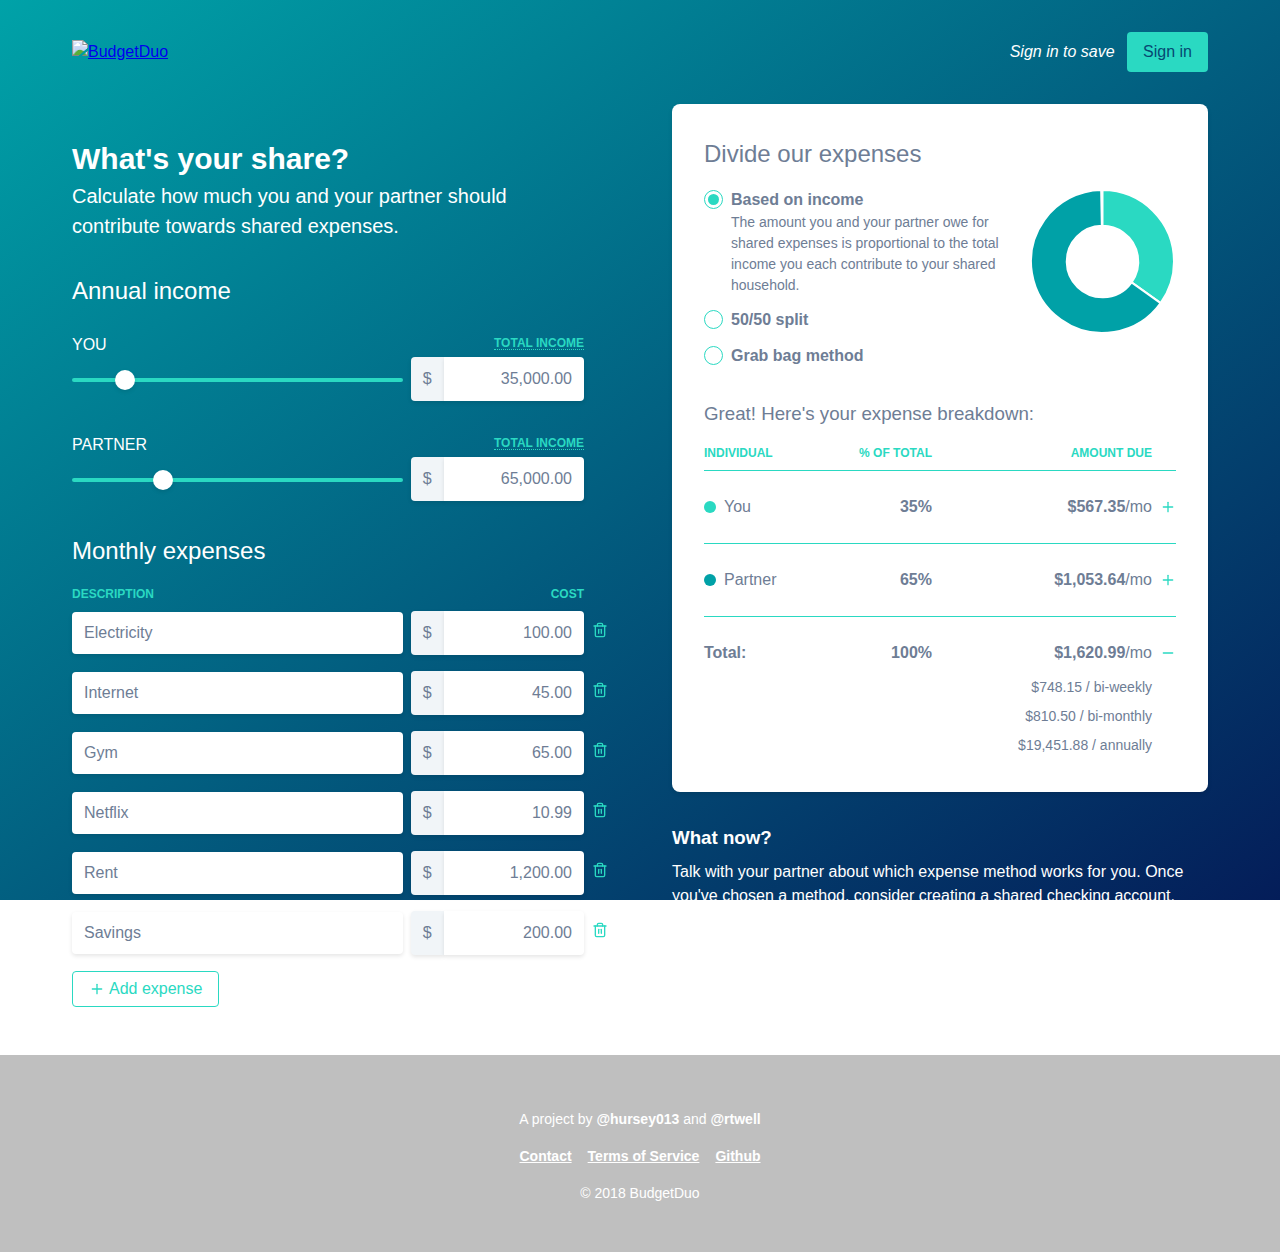
==== index.html @ fab7096f "Updates" ====
<!DOCTYPE html> <html lang=en class=h-full> <head> <script async src="https://www.googletagmanager.com/gtag/js?id=UA-118225860-1"></script> <script>function gtag(){dataLayer.push(arguments)}window.dataLayer=window.dataLayer||[],gtag("js",new Date),gtag("config","UA-118225860-1")</script> <meta charset=UTF-8> <meta name=viewport content="width=device-width,initial-scale=1"> <meta http-equiv=X-UA-Compatible content="ie=edge"> <title>BudgetDuo - Shared expense calculator</title> <meta name=description content="Calculate how much you and your partner should contribute towards shared expenses."> <meta name=image content=https://budgetduo.com/images/logo_360x360.png> <meta itemprop=name content=BudgetDuo> <meta itemprop=description content="Calculate how much you and your partner should contribute towards shared expenses."> <meta itemprop=image content=https://budgetduo.com/images/logo_360x360.png> <meta name=twitter:card content=summary> <meta name=twitter:title content=BudgetDuo> <meta name=twitter:description content="Calculate how much you and your partner should contribute towards shared expenses."> <meta name=twitter:image content=https://budgetduo.com/images/logo_360x360.png> <meta property=og:title content=BudgetDuo> <meta property=fb:app_id content=1970001709690705> <meta property=og:description content="Calculate how much you and your partner should contribute towards shared expenses."> <meta property=og:url content=https://budgetduo.com> <meta property=og:site_name content=BudgetDuo> <meta property=og:type content=website> <meta property=og:image content=https://budgetduo.com/images/logo_360x360.png /> <link rel="shortcut icon" href="favicon.ico"><link href="style.ad183683ab2cbdc37e80.css" rel="stylesheet"></head> <body class="bg-gradient bg-fixed bg-no-repeat font-source-sans font-normal leading-normal text-grey h-full flex flex-col"> <div class="page flex-1 hidden" id=main> <div class="flex flex-col flex-1 min-h-screen"> <header class="container mx-auto px-4 pt-4 lg:px-8 lg:pt-8 flex-none"> <div class="flex items-center justify-between"> <a href=/ > <h1 class=sr-only>BudgetDuo</h1> <img src=images/logo.svg?06404421c83abc362f93a476a59e02b4 alt=BudgetDuo aria-hidden=true> </a> <ul class=list-reset> <li> <span class="mr-2 text-white italic hidden lg:inline-block">Sign in to save</span> <a class="signin inline-block rounded py-2 px-4 bg-teal no-underline text-blue-dark hover:bg-teal-light" href=#>Sign in</a> </li> <li class=hidden> <span id=notification class="animated mr-2 text-white italic inline-block hidden"></span> <a class="signout inline-block text-teal py-2 px-4 border rounded hover:border-teal-light hover:text-teal-light no-underline" href=#>Sign out</a> </li> </ul> </div> </header> <main class="container mx-auto p-4 lg:p-8 flex-1 flex-auto overflow-hidden"> <div class="flex flex-wrap -mx-8"> <div class="w-full lg:w-1/2 px-8 mb-8 lg:mb-0"> <div class="text-white mt-8"> <h2 class=text-3xl>What's your share?</h2> <p class="text-xl font-light mr-6">Calculate how much you and your partner should contribute towards shared expenses.</p> </div> <h3 class="mb-6 mt-8 font-normal text-white text-2xl">Annual income</h3> <div id=incomes></div> <h3 class="mb-4 font-normal text-white text-2xl">Monthly expenses</h3> <div id=expenses-wrapper> <div class="flex items-center -mx-1 mb-2"> <div class="label flex-1 px-1" id=expense_description> Description </div> <div class="split-adhoc-label label flex-none w-1/4 px-1" id=expense_payer> Payer </div> <div class="label flex-none w-2/5 lg:w-1/3 px-1 text-right mr-6" id=expense_cost> Cost </div> </div> <div id=expenses></div> </div> <button class="add w-full lg:w-auto text-teal py-2 px-4 border rounded flex items-center my-4 hover:border-teal-light hover:text-teal-light"> <svg xmlns=http://www.w3.org/2000/svg viewBox="0 0 24 24" fill=none stroke-width=2 stroke-linecap=round stroke-linejoin=round class="stroke-current h-4 w-4 mr-1 pointer-events-none"><line x1=12 y1=5 x2=12 y2=19></line><line x1=5 y1=12 x2=19 y2=12></line></svg> Add expense </button> </div> <div class="w-full lg:w-1/2 px-8 mb-6 lg:mb-0"> <div class="bg-white rounded-lg shadow p-4 lg:p-8 mb-8"> <h2 class="mb-4 font-normal">Divide our expenses</h2> <div class="flex mb-8 -mx-2"> <div class="w-2/3 px-2"> <ul id=split class=list-reset> <li class="block mb-3 flex"> <input type=radio name=split value=income class="radio mr-2 flex-none" id=split-income checked=checked /> <label for=split-income class=cursor-pointer> <span class=font-bold>Based on income</span> <p class=text-sm>The amount you and your partner owe for shared expenses is proportional to the total income you each contribute to your shared household.</p> </label> </li> <li class="block mb-3 flex"> <input type=radio name=split value=half class="radio mr-2 flex-none" id=split-half /> <label for=split-half class=cursor-pointer> <span class=font-bold>50/50 split</span> <p class=text-sm>Your shared expenses are split in half for you and your partner. <span class=italic>When using this method, your income is irrelevant.</span></p> </label> </li> <li class="block flex"> <input type=radio name=split value=adhoc class="radio mr-2 flex-none" id=split-adhoc /> <label for=split-adhoc class=cursor-pointer> <span class=font-bold>Grab bag method</span> <p class=text-sm>Designate who will be responsible for each bill using the dropdown menu next to each expense. <span class=italic>When using this method, your income is irrelevant.</span></p> </label> </li> </ul> </div> <div class="w-1/3 px-2"> <canvas id=chart width=100% height=100%></canvas> </div> </div> <h3 class="mb-4 font-normal">Great! Here's your expense breakdown:</h3> <div class=border-b> <div class="row justify-end pt-0 pb-2"> <div class="col flex-1"> <span class=label>Individual</span> </div> <div class="col w-1/5 text-right"> <span class=label>% of total</span> </div> <div class="col w-1/2 text-right"> <span class="label mr-6">Amount due</span> </div> </div> </div> <div id=rows></div> <a href=# class="row flex-wrap no-underline text-grey border-b-0 pb-2 lg:pb-0 expanded" id=row-total> <div class="col flex-1 font-bold"> Total: </div> <div class="col w-1/5 text-right font-bold"> 100% </div> <div class="col w-1/2 flex items-center justify-end text-right"> <div class=truncate> <span class="report-total font-bold"></span>/mo </div> <span class=""> <svg xmlns=http://www.w3.org/2000/svg viewBox="0 0 24 24" fill=none stroke-width=2 stroke-linecap=round stroke-linejoin=round class="open ml-2 text-teal stroke-current h-4 w-4 pointer-events-none"><line x1=12 y1=5 x2=12 y2=19></line><line x1=5 y1=12 x2=19 y2=12></line></svg> <svg xmlns=http://www.w3.org/2000/svg viewBox="0 0 24 24" fill=none stroke-width=2 stroke-linecap=round stroke-linejoin=round class="close ml-2 text-teal stroke-current h-4 w-4 pointer-events-none"><line x1=5 y1=12 x2=19 y2=12></line></svg> </span> </div> <ul class="details col list-reset mt-2 mr-6 w-full text-right text-sm"> <li class=py-1><span class=report-total-biweekly></span> / bi-weekly</li> <li class=py-1><span class=report-total-bimonthly></span> / bi-monthly</li> <li class=py-1><span class=report-total-annually></span> / annually</li> </ul> </a> </div> <div class=text-white> <h3 class=my-2>What now?</h3> <p class=mb-2>Talk with your partner about which expense method works for you. Once you've chosen a method, consider creating a shared checking account, depositing contributions from each paycheck, and paying bills using your new account for a worry-free, streamlined financial solution.</p> </div> </div> </div> </main> <footer class="bg-smoke p-8 flex-none"> <div class="container mx-auto text-sm text-white text-center"> <img src=images/mark_knockout.svg?d4016eebaea452add6823b7ad7ef5471 alt="" class="w-8 mb-4"> <p class=mb-4>A project by <a href=https://github.com/hursey013/ class="text-white font-bold no-underline">@hursey013</a> and <a href=http://rtwell.com class="text-white font-bold no-underline">@rtwell</a> </p> <ul class="list-reset flex mb-4 justify-center"> <li class=mx-2> <a href=mailto:hursey013@pm.me class="text-white font-bold">Contact</a> </li> <li class=mx-2> <a href=tos.html class="text-white font-bold" target=_blank>Terms of Service</a> </li> <li class=mx-2> <a href=https://github.com/hursey013/budget-duo class="text-white font-bold">Github</a> </li> </ul> <p class=mb-4>&copy; 2018 BudgetDuo</p> </div> </footer> </div> </div> <div class="page flex-1" id=login> <div class="h-full flex flex-col justify-center text-center text-white"> <a href=#><img src=images/logo.svg?06404421c83abc362f93a476a59e02b4 alt=BudgetDuo aria-hidden=true class=mb-6></a> <h1 class=sr-only>BudgetDuo</h1> <div class="loader ball-scale-ripple"> <div class=mx-auto></div> </div> <div id=firebaseui-auth-container></div> </div> </div> <script type="text/javascript" src="main.c5e76d4272391ab1cadf.js"></script></body> </html>
---- style.ad183683ab2cbdc37e80.css ----
@import url(https://fonts.googleapis.com/css?family=Roboto:400,500,700);/*!
 * animate.css -http://daneden.me/animate
 * Version - 3.6.0
 * Licensed under the MIT license - http://opensource.org/licenses/MIT
 *
 * Copyright (c) 2018 Daniel Eden
 */.animated{-webkit-animation-duration:1s;animation-duration:1s;-webkit-animation-fill-mode:both;animation-fill-mode:both}.animated.infinite{-webkit-animation-iteration-count:infinite;animation-iteration-count:infinite}@-webkit-keyframes bounce{0%,20%,53%,80%,to{-webkit-animation-timing-function:cubic-bezier(.215,.61,.355,1);animation-timing-function:cubic-bezier(.215,.61,.355,1);-webkit-transform:translateZ(0);transform:translateZ(0)}40%,43%{-webkit-animation-timing-function:cubic-bezier(.755,.05,.855,.06);animation-timing-function:cubic-bezier(.755,.05,.855,.06);-webkit-transform:translate3d(0,-30px,0);transform:translate3d(0,-30px,0)}70%{-webkit-animation-timing-function:cubic-bezier(.755,.05,.855,.06);animation-timing-function:cubic-bezier(.755,.05,.855,.06);-webkit-transform:translate3d(0,-15px,0);transform:translate3d(0,-15px,0)}90%{-webkit-transform:translate3d(0,-4px,0);transform:translate3d(0,-4px,0)}}@keyframes bounce{0%,20%,53%,80%,to{-webkit-animation-timing-function:cubic-bezier(.215,.61,.355,1);animation-timing-function:cubic-bezier(.215,.61,.355,1);-webkit-transform:translateZ(0);transform:translateZ(0)}40%,43%{-webkit-animation-timing-function:cubic-bezier(.755,.05,.855,.06);animation-timing-function:cubic-bezier(.755,.05,.855,.06);-webkit-transform:translate3d(0,-30px,0);transform:translate3d(0,-30px,0)}70%{-webkit-animation-timing-function:cubic-bezier(.755,.05,.855,.06);animation-timing-function:cubic-bezier(.755,.05,.855,.06);-webkit-transform:translate3d(0,-15px,0);transform:translate3d(0,-15px,0)}90%{-webkit-transform:translate3d(0,-4px,0);transform:translate3d(0,-4px,0)}}.bounce{-webkit-animation-name:bounce;animation-name:bounce;-webkit-transform-origin:center bottom;transform-origin:center bottom}@-webkit-keyframes flash{0%,50%,to{opacity:1}25%,75%{opacity:0}}@keyframes flash{0%,50%,to{opacity:1}25%,75%{opacity:0}}.flash{-webkit-animation-name:flash;animation-name:flash}@-webkit-keyframes pulse{0%{-webkit-transform:scaleX(1);transform:scaleX(1)}50%{-webkit-transform:scale3d(1.05,1.05,1.05);transform:scale3d(1.05,1.05,1.05)}to{-webkit-transform:scaleX(1);transform:scaleX(1)}}@keyframes pulse{0%{-webkit-transform:scaleX(1);transform:scaleX(1)}50%{-webkit-transform:scale3d(1.05,1.05,1.05);transform:scale3d(1.05,1.05,1.05)}to{-webkit-transform:scaleX(1);transform:scaleX(1)}}.pulse{-webkit-animation-name:pulse;animation-name:pulse}@-webkit-keyframes rubberBand{0%{-webkit-transform:scaleX(1);transform:scaleX(1)}30%{-webkit-transform:scale3d(1.25,.75,1);transform:scale3d(1.25,.75,1)}40%{-webkit-transform:scale3d(.75,1.25,1);transform:scale3d(.75,1.25,1)}50%{-webkit-transform:scale3d(1.15,.85,1);transform:scale3d(1.15,.85,1)}65%{-webkit-transform:scale3d(.95,1.05,1);transform:scale3d(.95,1.05,1)}75%{-webkit-transform:scale3d(1.05,.95,1);transform:scale3d(1.05,.95,1)}to{-webkit-transform:scaleX(1);transform:scaleX(1)}}@keyframes rubberBand{0%{-webkit-transform:scaleX(1);transform:scaleX(1)}30%{-webkit-transform:scale3d(1.25,.75,1);transform:scale3d(1.25,.75,1)}40%{-webkit-transform:scale3d(.75,1.25,1);transform:scale3d(.75,1.25,1)}50%{-webkit-transform:scale3d(1.15,.85,1);transform:scale3d(1.15,.85,1)}65%{-webkit-transform:scale3d(.95,1.05,1);transform:scale3d(.95,1.05,1)}75%{-webkit-transform:scale3d(1.05,.95,1);transform:scale3d(1.05,.95,1)}to{-webkit-transform:scaleX(1);transform:scaleX(1)}}.rubberBand{-webkit-animation-name:rubberBand;animation-name:rubberBand}@-webkit-keyframes shake{0%,to{-webkit-transform:translateZ(0);transform:translateZ(0)}10%,30%,50%,70%,90%{-webkit-transform:translate3d(-10px,0,0);transform:translate3d(-10px,0,0)}20%,40%,60%,80%{-webkit-transform:translate3d(10px,0,0);transform:translate3d(10px,0,0)}}@keyframes shake{0%,to{-webkit-transform:translateZ(0);transform:translateZ(0)}10%,30%,50%,70%,90%{-webkit-transform:translate3d(-10px,0,0);transform:translate3d(-10px,0,0)}20%,40%,60%,80%{-webkit-transform:translate3d(10px,0,0);transform:translate3d(10px,0,0)}}.shake{-webkit-animation-name:shake;animation-name:shake}@-webkit-keyframes headShake{0%{-webkit-transform:translateX(0);transform:translateX(0)}6.5%{-webkit-transform:translateX(-6px) rotateY(-9deg);transform:translateX(-6px) rotateY(-9deg)}18.5%{-webkit-transform:translateX(5px) rotateY(7deg);transform:translateX(5px) rotateY(7deg)}31.5%{-webkit-transform:translateX(-3px) rotateY(-5deg);transform:translateX(-3px) rotateY(-5deg)}43.5%{-webkit-transform:translateX(2px) rotateY(3deg);transform:translateX(2px) rotateY(3deg)}50%{-webkit-transform:translateX(0);transform:translateX(0)}}@keyframes headShake{0%{-webkit-transform:translateX(0);transform:translateX(0)}6.5%{-webkit-transform:translateX(-6px) rotateY(-9deg);transform:translateX(-6px) rotateY(-9deg)}18.5%{-webkit-transform:translateX(5px) rotateY(7deg);transform:translateX(5px) rotateY(7deg)}31.5%{-webkit-transform:translateX(-3px) rotateY(-5deg);transform:translateX(-3px) rotateY(-5deg)}43.5%{-webkit-transform:translateX(2px) rotateY(3deg);transform:translateX(2px) rotateY(3deg)}50%{-webkit-transform:translateX(0);transform:translateX(0)}}.headShake{-webkit-animation-timing-function:ease-in-out;animation-timing-function:ease-in-out;-webkit-animation-name:headShake;animation-name:headShake}@-webkit-keyframes swing{20%{-webkit-transform:rotate(15deg);transform:rotate(15deg)}40%{-webkit-transform:rotate(-10deg);transform:rotate(-10deg)}60%{-webkit-transform:rotate(5deg);transform:rotate(5deg)}80%{-webkit-transform:rotate(-5deg);transform:rotate(-5deg)}to{-webkit-transform:rotate(0deg);transform:rotate(0deg)}}@keyframes swing{20%{-webkit-transform:rotate(15deg);transform:rotate(15deg)}40%{-webkit-transform:rotate(-10deg);transform:rotate(-10deg)}60%{-webkit-transform:rotate(5deg);transform:rotate(5deg)}80%{-webkit-transform:rotate(-5deg);transform:rotate(-5deg)}to{-webkit-transform:rotate(0deg);transform:rotate(0deg)}}.swing{-webkit-transform-origin:top center;transform-origin:top center;-webkit-animation-name:swing;animation-name:swing}@-webkit-keyframes tada{0%{-webkit-transform:scaleX(1);transform:scaleX(1)}10%,20%{-webkit-transform:scale3d(.9,.9,.9) rotate(-3deg);transform:scale3d(.9,.9,.9) rotate(-3deg)}30%,50%,70%,90%{-webkit-transform:scale3d(1.1,1.1,1.1) rotate(3deg);transform:scale3d(1.1,1.1,1.1) rotate(3deg)}40%,60%,80%{-webkit-transform:scale3d(1.1,1.1,1.1) rotate(-3deg);transform:scale3d(1.1,1.1,1.1) rotate(-3deg)}to{-webkit-transform:scaleX(1);transform:scaleX(1)}}@keyframes tada{0%{-webkit-transform:scaleX(1);transform:scaleX(1)}10%,20%{-webkit-transform:scale3d(.9,.9,.9) rotate(-3deg);transform:scale3d(.9,.9,.9) rotate(-3deg)}30%,50%,70%,90%{-webkit-transform:scale3d(1.1,1.1,1.1) rotate(3deg);transform:scale3d(1.1,1.1,1.1) rotate(3deg)}40%,60%,80%{-webkit-transform:scale3d(1.1,1.1,1.1) rotate(-3deg);transform:scale3d(1.1,1.1,1.1) rotate(-3deg)}to{-webkit-transform:scaleX(1);transform:scaleX(1)}}.tada{-webkit-animation-name:tada;animation-name:tada}@-webkit-keyframes wobble{0%{-webkit-transform:translateZ(0);transform:translateZ(0)}15%{-webkit-transform:translate3d(-25%,0,0) rotate(-5deg);transform:translate3d(-25%,0,0) rotate(-5deg)}30%{-webkit-transform:translate3d(20%,0,0) rotate(3deg);transform:translate3d(20%,0,0) rotate(3deg)}45%{-webkit-transform:translate3d(-15%,0,0) rotate(-3deg);transform:translate3d(-15%,0,0) rotate(-3deg)}60%{-webkit-transform:translate3d(10%,0,0) rotate(2deg);transform:translate3d(10%,0,0) rotate(2deg)}75%{-webkit-transform:translate3d(-5%,0,0) rotate(-1deg);transform:translate3d(-5%,0,0) rotate(-1deg)}to{-webkit-transform:translateZ(0);transform:translateZ(0)}}@keyframes wobble{0%{-webkit-transform:translateZ(0);transform:translateZ(0)}15%{-webkit-transform:translate3d(-25%,0,0) rotate(-5deg);transform:translate3d(-25%,0,0) rotate(-5deg)}30%{-webkit-transform:translate3d(20%,0,0) rotate(3deg);transform:translate3d(20%,0,0) rotate(3deg)}45%{-webkit-transform:translate3d(-15%,0,0) rotate(-3deg);transform:translate3d(-15%,0,0) rotate(-3deg)}60%{-webkit-transform:translate3d(10%,0,0) rotate(2deg);transform:translate3d(10%,0,0) rotate(2deg)}75%{-webkit-transform:translate3d(-5%,0,0) rotate(-1deg);transform:translate3d(-5%,0,0) rotate(-1deg)}to{-webkit-transform:translateZ(0);transform:translateZ(0)}}.wobble{-webkit-animation-name:wobble;animation-name:wobble}@-webkit-keyframes jello{0%,11.1%,to{-webkit-transform:translateZ(0);transform:translateZ(0)}22.2%{-webkit-transform:skewX(-12.5deg) skewY(-12.5deg);transform:skewX(-12.5deg) skewY(-12.5deg)}33.3%{-webkit-transform:skewX(6.25deg) skewY(6.25deg);transform:skewX(6.25deg) skewY(6.25deg)}44.4%{-webkit-transform:skewX(-3.125deg) skewY(-3.125deg);transform:skewX(-3.125deg) skewY(-3.125deg)}55.5%{-webkit-transform:skewX(1.5625deg) skewY(1.5625deg);transform:skewX(1.5625deg) skewY(1.5625deg)}66.6%{-webkit-transform:skewX(-.78125deg) skewY(-.78125deg);transform:skewX(-.78125deg) skewY(-.78125deg)}77.7%{-webkit-transform:skewX(.390625deg) skewY(.390625deg);transform:skewX(.390625deg) skewY(.390625deg)}88.8%{-webkit-transform:skewX(-.1953125deg) skewY(-.1953125deg);transform:skewX(-.1953125deg) skewY(-.1953125deg)}}@keyframes jello{0%,11.1%,to{-webkit-transform:translateZ(0);transform:translateZ(0)}22.2%{-webkit-transform:skewX(-12.5deg) skewY(-12.5deg);transform:skewX(-12.5deg) skewY(-12.5deg)}33.3%{-webkit-transform:skewX(6.25deg) skewY(6.25deg);transform:skewX(6.25deg) skewY(6.25deg)}44.4%{-webkit-transform:skewX(-3.125deg) skewY(-3.125deg);transform:skewX(-3.125deg) skewY(-3.125deg)}55.5%{-webkit-transform:skewX(1.5625deg) skewY(1.5625deg);transform:skewX(1.5625deg) skewY(1.5625deg)}66.6%{-webkit-transform:skewX(-.78125deg) skewY(-.78125deg);transform:skewX(-.78125deg) skewY(-.78125deg)}77.7%{-webkit-transform:skewX(.390625deg) skewY(.390625deg);transform:skewX(.390625deg) skewY(.390625deg)}88.8%{-webkit-transform:skewX(-.1953125deg) skewY(-.1953125deg);transform:skewX(-.1953125deg) skewY(-.1953125deg)}}.jello{-webkit-animation-name:jello;animation-name:jello;-webkit-transform-origin:center;transform-origin:center}@-webkit-keyframes bounceIn{0%,20%,40%,60%,80%,to{-webkit-animation-timing-function:cubic-bezier(.215,.61,.355,1);animation-timing-function:cubic-bezier(.215,.61,.355,1)}0%{opacity:0;-webkit-transform:scale3d(.3,.3,.3);transform:scale3d(.3,.3,.3)}20%{-webkit-transform:scale3d(1.1,1.1,1.1);transform:scale3d(1.1,1.1,1.1)}40%{-webkit-transform:scale3d(.9,.9,.9);transform:scale3d(.9,.9,.9)}60%{opacity:1;-webkit-transform:scale3d(1.03,1.03,1.03);transform:scale3d(1.03,1.03,1.03)}80%{-webkit-transform:scale3d(.97,.97,.97);transform:scale3d(.97,.97,.97)}to{opacity:1;-webkit-transform:scaleX(1);transform:scaleX(1)}}@keyframes bounceIn{0%,20%,40%,60%,80%,to{-webkit-animation-timing-function:cubic-bezier(.215,.61,.355,1);animation-timing-function:cubic-bezier(.215,.61,.355,1)}0%{opacity:0;-webkit-transform:scale3d(.3,.3,.3);transform:scale3d(.3,.3,.3)}20%{-webkit-transform:scale3d(1.1,1.1,1.1);transform:scale3d(1.1,1.1,1.1)}40%{-webkit-transform:scale3d(.9,.9,.9);transform:scale3d(.9,.9,.9)}60%{opacity:1;-webkit-transform:scale3d(1.03,1.03,1.03);transform:scale3d(1.03,1.03,1.03)}80%{-webkit-transform:scale3d(.97,.97,.97);transform:scale3d(.97,.97,.97)}to{opacity:1;-webkit-transform:scaleX(1);transform:scaleX(1)}}.bounceIn{-webkit-animation-duration:.75s;animation-duration:.75s;-webkit-animation-name:bounceIn;animation-name:bounceIn}@-webkit-keyframes bounceInDown{0%,60%,75%,90%,to{-webkit-animation-timing-function:cubic-bezier(.215,.61,.355,1);animation-timing-function:cubic-bezier(.215,.61,.355,1)}0%{opacity:0;-webkit-transform:translate3d(0,-3000px,0);transform:translate3d(0,-3000px,0)}60%{opacity:1;-webkit-transform:translate3d(0,25px,0);transform:translate3d(0,25px,0)}75%{-webkit-transform:translate3d(0,-10px,0);transform:translate3d(0,-10px,0)}90%{-webkit-transform:translate3d(0,5px,0);transform:translate3d(0,5px,0)}to{-webkit-transform:translateZ(0);transform:translateZ(0)}}@keyframes bounceInDown{0%,60%,75%,90%,to{-webkit-animation-timing-function:cubic-bezier(.215,.61,.355,1);animation-timing-function:cubic-bezier(.215,.61,.355,1)}0%{opacity:0;-webkit-transform:translate3d(0,-3000px,0);transform:translate3d(0,-3000px,0)}60%{opacity:1;-webkit-transform:translate3d(0,25px,0);transform:translate3d(0,25px,0)}75%{-webkit-transform:translate3d(0,-10px,0);transform:translate3d(0,-10px,0)}90%{-webkit-transform:translate3d(0,5px,0);transform:translate3d(0,5px,0)}to{-webkit-transform:translateZ(0);transform:translateZ(0)}}.bounceInDown{-webkit-animation-name:bounceInDown;animation-name:bounceInDown}@-webkit-keyframes bounceInLeft{0%,60%,75%,90%,to{-webkit-animation-timing-function:cubic-bezier(.215,.61,.355,1);animation-timing-function:cubic-bezier(.215,.61,.355,1)}0%{opacity:0;-webkit-transform:translate3d(-3000px,0,0);transform:translate3d(-3000px,0,0)}60%{opacity:1;-webkit-transform:translate3d(25px,0,0);transform:translate3d(25px,0,0)}75%{-webkit-transform:translate3d(-10px,0,0);transform:translate3d(-10px,0,0)}90%{-webkit-transform:translate3d(5px,0,0);transform:translate3d(5px,0,0)}to{-webkit-transform:translateZ(0);transform:translateZ(0)}}@keyframes bounceInLeft{0%,60%,75%,90%,to{-webkit-animation-timing-function:cubic-bezier(.215,.61,.355,1);animation-timing-function:cubic-bezier(.215,.61,.355,1)}0%{opacity:0;-webkit-transform:translate3d(-3000px,0,0);transform:translate3d(-3000px,0,0)}60%{opacity:1;-webkit-transform:translate3d(25px,0,0);transform:translate3d(25px,0,0)}75%{-webkit-transform:translate3d(-10px,0,0);transform:translate3d(-10px,0,0)}90%{-webkit-transform:translate3d(5px,0,0);transform:translate3d(5px,0,0)}to{-webkit-transform:translateZ(0);transform:translateZ(0)}}.bounceInLeft{-webkit-animation-name:bounceInLeft;animation-name:bounceInLeft}@-webkit-keyframes bounceInRight{0%,60%,75%,90%,to{-webkit-animation-timing-function:cubic-bezier(.215,.61,.355,1);animation-timing-function:cubic-bezier(.215,.61,.355,1)}0%{opacity:0;-webkit-transform:translate3d(3000px,0,0);transform:translate3d(3000px,0,0)}60%{opacity:1;-webkit-transform:translate3d(-25px,0,0);transform:translate3d(-25px,0,0)}75%{-webkit-transform:translate3d(10px,0,0);transform:translate3d(10px,0,0)}90%{-webkit-transform:translate3d(-5px,0,0);transform:translate3d(-5px,0,0)}to{-webkit-transform:translateZ(0);transform:translateZ(0)}}@keyframes bounceInRight{0%,60%,75%,90%,to{-webkit-animation-timing-function:cubic-bezier(.215,.61,.355,1);animation-timing-function:cubic-bezier(.215,.61,.355,1)}0%{opacity:0;-webkit-transform:translate3d(3000px,0,0);transform:translate3d(3000px,0,0)}60%{opacity:1;-webkit-transform:translate3d(-25px,0,0);transform:translate3d(-25px,0,0)}75%{-webkit-transform:translate3d(10px,0,0);transform:translate3d(10px,0,0)}90%{-webkit-transform:translate3d(-5px,0,0);transform:translate3d(-5px,0,0)}to{-webkit-transform:translateZ(0);transform:translateZ(0)}}.bounceInRight{-webkit-animation-name:bounceInRight;animation-name:bounceInRight}@-webkit-keyframes bounceInUp{0%,60%,75%,90%,to{-webkit-animation-timing-function:cubic-bezier(.215,.61,.355,1);animation-timing-function:cubic-bezier(.215,.61,.355,1)}0%{opacity:0;-webkit-transform:translate3d(0,3000px,0);transform:translate3d(0,3000px,0)}60%{opacity:1;-webkit-transform:translate3d(0,-20px,0);transform:translate3d(0,-20px,0)}75%{-webkit-transform:translate3d(0,10px,0);transform:translate3d(0,10px,0)}90%{-webkit-transform:translate3d(0,-5px,0);transform:translate3d(0,-5px,0)}to{-webkit-transform:translateZ(0);transform:translateZ(0)}}@keyframes bounceInUp{0%,60%,75%,90%,to{-webkit-animation-timing-function:cubic-bezier(.215,.61,.355,1);animation-timing-function:cubic-bezier(.215,.61,.355,1)}0%{opacity:0;-webkit-transform:translate3d(0,3000px,0);transform:translate3d(0,3000px,0)}60%{opacity:1;-webkit-transform:translate3d(0,-20px,0);transform:translate3d(0,-20px,0)}75%{-webkit-transform:translate3d(0,10px,0);transform:translate3d(0,10px,0)}90%{-webkit-transform:translate3d(0,-5px,0);transform:translate3d(0,-5px,0)}to{-webkit-transform:translateZ(0);transform:translateZ(0)}}.bounceInUp{-webkit-animation-name:bounceInUp;animation-name:bounceInUp}@-webkit-keyframes bounceOut{20%{-webkit-transform:scale3d(.9,.9,.9);transform:scale3d(.9,.9,.9)}50%,55%{opacity:1;-webkit-transform:scale3d(1.1,1.1,1.1);transform:scale3d(1.1,1.1,1.1)}to{opacity:0;-webkit-transform:scale3d(.3,.3,.3);transform:scale3d(.3,.3,.3)}}@keyframes bounceOut{20%{-webkit-transform:scale3d(.9,.9,.9);transform:scale3d(.9,.9,.9)}50%,55%{opacity:1;-webkit-transform:scale3d(1.1,1.1,1.1);transform:scale3d(1.1,1.1,1.1)}to{opacity:0;-webkit-transform:scale3d(.3,.3,.3);transform:scale3d(.3,.3,.3)}}.bounceOut{-webkit-animation-duration:.75s;animation-duration:.75s;-webkit-animation-name:bounceOut;animation-name:bounceOut}@-webkit-keyframes bounceOutDown{20%{-webkit-transform:translate3d(0,10px,0);transform:translate3d(0,10px,0)}40%,45%{opacity:1;-webkit-transform:translate3d(0,-20px,0);transform:translate3d(0,-20px,0)}to{opacity:0;-webkit-transform:translate3d(0,2000px,0);transform:translate3d(0,2000px,0)}}@keyframes bounceOutDown{20%{-webkit-transform:translate3d(0,10px,0);transform:translate3d(0,10px,0)}40%,45%{opacity:1;-webkit-transform:translate3d(0,-20px,0);transform:translate3d(0,-20px,0)}to{opacity:0;-webkit-transform:translate3d(0,2000px,0);transform:translate3d(0,2000px,0)}}.bounceOutDown{-webkit-animation-name:bounceOutDown;animation-name:bounceOutDown}@-webkit-keyframes bounceOutLeft{20%{opacity:1;-webkit-transform:translate3d(20px,0,0);transform:translate3d(20px,0,0)}to{opacity:0;-webkit-transform:translate3d(-2000px,0,0);transform:translate3d(-2000px,0,0)}}@keyframes bounceOutLeft{20%{opacity:1;-webkit-transform:translate3d(20px,0,0);transform:translate3d(20px,0,0)}to{opacity:0;-webkit-transform:translate3d(-2000px,0,0);transform:translate3d(-2000px,0,0)}}.bounceOutLeft{-webkit-animation-name:bounceOutLeft;animation-name:bounceOutLeft}@-webkit-keyframes bounceOutRight{20%{opacity:1;-webkit-transform:translate3d(-20px,0,0);transform:translate3d(-20px,0,0)}to{opacity:0;-webkit-transform:translate3d(2000px,0,0);transform:translate3d(2000px,0,0)}}@keyframes bounceOutRight{20%{opacity:1;-webkit-transform:translate3d(-20px,0,0);transform:translate3d(-20px,0,0)}to{opacity:0;-webkit-transform:translate3d(2000px,0,0);transform:translate3d(2000px,0,0)}}.bounceOutRight{-webkit-animation-name:bounceOutRight;animation-name:bounceOutRight}@-webkit-keyframes bounceOutUp{20%{-webkit-transform:translate3d(0,-10px,0);transform:translate3d(0,-10px,0)}40%,45%{opacity:1;-webkit-transform:translate3d(0,20px,0);transform:translate3d(0,20px,0)}to{opacity:0;-webkit-transform:translate3d(0,-2000px,0);transform:translate3d(0,-2000px,0)}}@keyframes bounceOutUp{20%{-webkit-transform:translate3d(0,-10px,0);transform:translate3d(0,-10px,0)}40%,45%{opacity:1;-webkit-transform:translate3d(0,20px,0);transform:translate3d(0,20px,0)}to{opacity:0;-webkit-transform:translate3d(0,-2000px,0);transform:translate3d(0,-2000px,0)}}.bounceOutUp{-webkit-animation-name:bounceOutUp;animation-name:bounceOutUp}@-webkit-keyframes fadeIn{0%{opacity:0}to{opacity:1}}@keyframes fadeIn{0%{opacity:0}to{opacity:1}}.fadeIn{-webkit-animation-name:fadeIn;animation-name:fadeIn}@-webkit-keyframes fadeInDown{0%{opacity:0;-webkit-transform:translate3d(0,-100%,0);transform:translate3d(0,-100%,0)}to{opacity:1;-webkit-transform:translateZ(0);transform:translateZ(0)}}@keyframes fadeInDown{0%{opacity:0;-webkit-transform:translate3d(0,-100%,0);transform:translate3d(0,-100%,0)}to{opacity:1;-webkit-transform:translateZ(0);transform:translateZ(0)}}.fadeInDown{-webkit-animation-name:fadeInDown;animation-name:fadeInDown}@-webkit-keyframes fadeInDownBig{0%{opacity:0;-webkit-transform:translate3d(0,-2000px,0);transform:translate3d(0,-2000px,0)}to{opacity:1;-webkit-transform:translateZ(0);transform:translateZ(0)}}@keyframes fadeInDownBig{0%{opacity:0;-webkit-transform:translate3d(0,-2000px,0);transform:translate3d(0,-2000px,0)}to{opacity:1;-webkit-transform:translateZ(0);transform:translateZ(0)}}.fadeInDownBig{-webkit-animation-name:fadeInDownBig;animation-name:fadeInDownBig}@-webkit-keyframes fadeInLeft{0%{opacity:0;-webkit-transform:translate3d(-100%,0,0);transform:translate3d(-100%,0,0)}to{opacity:1;-webkit-transform:translateZ(0);transform:translateZ(0)}}@keyframes fadeInLeft{0%{opacity:0;-webkit-transform:translate3d(-100%,0,0);transform:translate3d(-100%,0,0)}to{opacity:1;-webkit-transform:translateZ(0);transform:translateZ(0)}}.fadeInLeft{-webkit-animation-name:fadeInLeft;animation-name:fadeInLeft}@-webkit-keyframes fadeInLeftBig{0%{opacity:0;-webkit-transform:translate3d(-2000px,0,0);transform:translate3d(-2000px,0,0)}to{opacity:1;-webkit-transform:translateZ(0);transform:translateZ(0)}}@keyframes fadeInLeftBig{0%{opacity:0;-webkit-transform:translate3d(-2000px,0,0);transform:translate3d(-2000px,0,0)}to{opacity:1;-webkit-transform:translateZ(0);transform:translateZ(0)}}.fadeInLeftBig{-webkit-animation-name:fadeInLeftBig;animation-name:fadeInLeftBig}@-webkit-keyframes fadeInRight{0%{opacity:0;-webkit-transform:translate3d(100%,0,0);transform:translate3d(100%,0,0)}to{opacity:1;-webkit-transform:translateZ(0);transform:translateZ(0)}}@keyframes fadeInRight{0%{opacity:0;-webkit-transform:translate3d(100%,0,0);transform:translate3d(100%,0,0)}to{opacity:1;-webkit-transform:translateZ(0);transform:translateZ(0)}}.fadeInRight{-webkit-animation-name:fadeInRight;animation-name:fadeInRight}@-webkit-keyframes fadeInRightBig{0%{opacity:0;-webkit-transform:translate3d(2000px,0,0);transform:translate3d(2000px,0,0)}to{opacity:1;-webkit-transform:translateZ(0);transform:translateZ(0)}}@keyframes fadeInRightBig{0%{opacity:0;-webkit-transform:translate3d(2000px,0,0);transform:translate3d(2000px,0,0)}to{opacity:1;-webkit-transform:translateZ(0);transform:translateZ(0)}}.fadeInRightBig{-webkit-animation-name:fadeInRightBig;animation-name:fadeInRightBig}@-webkit-keyframes fadeInUp{0%{opacity:0;-webkit-transform:translate3d(0,100%,0);transform:translate3d(0,100%,0)}to{opacity:1;-webkit-transform:translateZ(0);transform:translateZ(0)}}@keyframes fadeInUp{0%{opacity:0;-webkit-transform:translate3d(0,100%,0);transform:translate3d(0,100%,0)}to{opacity:1;-webkit-transform:translateZ(0);transform:translateZ(0)}}.fadeInUp{-webkit-animation-name:fadeInUp;animation-name:fadeInUp}@-webkit-keyframes fadeInUpBig{0%{opacity:0;-webkit-transform:translate3d(0,2000px,0);transform:translate3d(0,2000px,0)}to{opacity:1;-webkit-transform:translateZ(0);transform:translateZ(0)}}@keyframes fadeInUpBig{0%{opacity:0;-webkit-transform:translate3d(0,2000px,0);transform:translate3d(0,2000px,0)}to{opacity:1;-webkit-transform:translateZ(0);transform:translateZ(0)}}.fadeInUpBig{-webkit-animation-name:fadeInUpBig;animation-name:fadeInUpBig}@-webkit-keyframes fadeOut{0%{opacity:1}to{opacity:0}}@keyframes fadeOut{0%{opacity:1}to{opacity:0}}.fadeOut{-webkit-animation-name:fadeOut;animation-name:fadeOut}@-webkit-keyframes fadeOutDown{0%{opacity:1}to{opacity:0;-webkit-transform:translate3d(0,100%,0);transform:translate3d(0,100%,0)}}@keyframes fadeOutDown{0%{opacity:1}to{opacity:0;-webkit-transform:translate3d(0,100%,0);transform:translate3d(0,100%,0)}}.fadeOutDown{-webkit-animation-name:fadeOutDown;animation-name:fadeOutDown}@-webkit-keyframes fadeOutDownBig{0%{opacity:1}to{opacity:0;-webkit-transform:translate3d(0,2000px,0);transform:translate3d(0,2000px,0)}}@keyframes fadeOutDownBig{0%{opacity:1}to{opacity:0;-webkit-transform:translate3d(0,2000px,0);transform:translate3d(0,2000px,0)}}.fadeOutDownBig{-webkit-animation-name:fadeOutDownBig;animation-name:fadeOutDownBig}@-webkit-keyframes fadeOutLeft{0%{opacity:1}to{opacity:0;-webkit-transform:translate3d(-100%,0,0);transform:translate3d(-100%,0,0)}}@keyframes fadeOutLeft{0%{opacity:1}to{opacity:0;-webkit-transform:translate3d(-100%,0,0);transform:translate3d(-100%,0,0)}}.fadeOutLeft{-webkit-animation-name:fadeOutLeft;animation-name:fadeOutLeft}@-webkit-keyframes fadeOutLeftBig{0%{opacity:1}to{opacity:0;-webkit-transform:translate3d(-2000px,0,0);transform:translate3d(-2000px,0,0)}}@keyframes fadeOutLeftBig{0%{opacity:1}to{opacity:0;-webkit-transform:translate3d(-2000px,0,0);transform:translate3d(-2000px,0,0)}}.fadeOutLeftBig{-webkit-animation-name:fadeOutLeftBig;animation-name:fadeOutLeftBig}@-webkit-keyframes fadeOutRight{0%{opacity:1}to{opacity:0;-webkit-transform:translate3d(100%,0,0);transform:translate3d(100%,0,0)}}@keyframes fadeOutRight{0%{opacity:1}to{opacity:0;-webkit-transform:translate3d(100%,0,0);transform:translate3d(100%,0,0)}}.fadeOutRight{-webkit-animation-name:fadeOutRight;animation-name:fadeOutRight}@-webkit-keyframes fadeOutRightBig{0%{opacity:1}to{opacity:0;-webkit-transform:translate3d(2000px,0,0);transform:translate3d(2000px,0,0)}}@keyframes fadeOutRightBig{0%{opacity:1}to{opacity:0;-webkit-transform:translate3d(2000px,0,0);transform:translate3d(2000px,0,0)}}.fadeOutRightBig{-webkit-animation-name:fadeOutRightBig;animation-name:fadeOutRightBig}@-webkit-keyframes fadeOutUp{0%{opacity:1}to{opacity:0;-webkit-transform:translate3d(0,-100%,0);transform:translate3d(0,-100%,0)}}@keyframes fadeOutUp{0%{opacity:1}to{opacity:0;-webkit-transform:translate3d(0,-100%,0);transform:translate3d(0,-100%,0)}}.fadeOutUp{-webkit-animation-name:fadeOutUp;animation-name:fadeOutUp}@-webkit-keyframes fadeOutUpBig{0%{opacity:1}to{opacity:0;-webkit-transform:translate3d(0,-2000px,0);transform:translate3d(0,-2000px,0)}}@keyframes fadeOutUpBig{0%{opacity:1}to{opacity:0;-webkit-transform:translate3d(0,-2000px,0);transform:translate3d(0,-2000px,0)}}.fadeOutUpBig{-webkit-animation-name:fadeOutUpBig;animation-name:fadeOutUpBig}@-webkit-keyframes flip{0%{-webkit-transform:perspective(400px) rotateY(-1turn);transform:perspective(400px) rotateY(-1turn);-webkit-animation-timing-function:ease-out;animation-timing-function:ease-out}40%{-webkit-transform:perspective(400px) translateZ(150px) rotateY(-190deg);transform:perspective(400px) translateZ(150px) rotateY(-190deg);-webkit-animation-timing-function:ease-out;animation-timing-function:ease-out}50%{-webkit-transform:perspective(400px) translateZ(150px) rotateY(-170deg);transform:perspective(400px) translateZ(150px) rotateY(-170deg);-webkit-animation-timing-function:ease-in;animation-timing-function:ease-in}80%{-webkit-transform:perspective(400px) scale3d(.95,.95,.95);transform:perspective(400px) scale3d(.95,.95,.95);-webkit-animation-timing-function:ease-in;animation-timing-function:ease-in}to{-webkit-transform:perspective(400px);transform:perspective(400px);-webkit-animation-timing-function:ease-in;animation-timing-function:ease-in}}@keyframes flip{0%{-webkit-transform:perspective(400px) rotateY(-1turn);transform:perspective(400px) rotateY(-1turn);-webkit-animation-timing-function:ease-out;animation-timing-function:ease-out}40%{-webkit-transform:perspective(400px) translateZ(150px) rotateY(-190deg);transform:perspective(400px) translateZ(150px) rotateY(-190deg);-webkit-animation-timing-function:ease-out;animation-timing-function:ease-out}50%{-webkit-transform:perspective(400px) translateZ(150px) rotateY(-170deg);transform:perspective(400px) translateZ(150px) rotateY(-170deg);-webkit-animation-timing-function:ease-in;animation-timing-function:ease-in}80%{-webkit-transform:perspective(400px) scale3d(.95,.95,.95);transform:perspective(400px) scale3d(.95,.95,.95);-webkit-animation-timing-function:ease-in;animation-timing-function:ease-in}to{-webkit-transform:perspective(400px);transform:perspective(400px);-webkit-animation-timing-function:ease-in;animation-timing-function:ease-in}}.animated.flip{-webkit-backface-visibility:visible;backface-visibility:visible;-webkit-animation-name:flip;animation-name:flip}@-webkit-keyframes flipInX{0%{-webkit-transform:perspective(400px) rotateX(90deg);transform:perspective(400px) rotateX(90deg);-webkit-animation-timing-function:ease-in;animation-timing-function:ease-in;opacity:0}40%{-webkit-transform:perspective(400px) rotateX(-20deg);transform:perspective(400px) rotateX(-20deg);-webkit-animation-timing-function:ease-in;animation-timing-function:ease-in}60%{-webkit-transform:perspective(400px) rotateX(10deg);transform:perspective(400px) rotateX(10deg);opacity:1}80%{-webkit-transform:perspective(400px) rotateX(-5deg);transform:perspective(400px) rotateX(-5deg)}to{-webkit-transform:perspective(400px);transform:perspective(400px)}}@keyframes flipInX{0%{-webkit-transform:perspective(400px) rotateX(90deg);transform:perspective(400px) rotateX(90deg);-webkit-animation-timing-function:ease-in;animation-timing-function:ease-in;opacity:0}40%{-webkit-transform:perspective(400px) rotateX(-20deg);transform:perspective(400px) rotateX(-20deg);-webkit-animation-timing-function:ease-in;animation-timing-function:ease-in}60%{-webkit-transform:perspective(400px) rotateX(10deg);transform:perspective(400px) rotateX(10deg);opacity:1}80%{-webkit-transform:perspective(400px) rotateX(-5deg);transform:perspective(400px) rotateX(-5deg)}to{-webkit-transform:perspective(400px);transform:perspective(400px)}}.flipInX{-webkit-backface-visibility:visible!important;backface-visibility:visible!important;-webkit-animation-name:flipInX;animation-name:flipInX}@-webkit-keyframes flipInY{0%{-webkit-transform:perspective(400px) rotateY(90deg);transform:perspective(400px) rotateY(90deg);-webkit-animation-timing-function:ease-in;animation-timing-function:ease-in;opacity:0}40%{-webkit-transform:perspective(400px) rotateY(-20deg);transform:perspective(400px) rotateY(-20deg);-webkit-animation-timing-function:ease-in;animation-timing-function:ease-in}60%{-webkit-transform:perspective(400px) rotateY(10deg);transform:perspective(400px) rotateY(10deg);opacity:1}80%{-webkit-transform:perspective(400px) rotateY(-5deg);transform:perspective(400px) rotateY(-5deg)}to{-webkit-transform:perspective(400px);transform:perspective(400px)}}@keyframes flipInY{0%{-webkit-transform:perspective(400px) rotateY(90deg);transform:perspective(400px) rotateY(90deg);-webkit-animation-timing-function:ease-in;animation-timing-function:ease-in;opacity:0}40%{-webkit-transform:perspective(400px) rotateY(-20deg);transform:perspective(400px) rotateY(-20deg);-webkit-animation-timing-function:ease-in;animation-timing-function:ease-in}60%{-webkit-transform:perspective(400px) rotateY(10deg);transform:perspective(400px) rotateY(10deg);opacity:1}80%{-webkit-transform:perspective(400px) rotateY(-5deg);transform:perspective(400px) rotateY(-5deg)}to{-webkit-transform:perspective(400px);transform:perspective(400px)}}.flipInY{-webkit-backface-visibility:visible!important;backface-visibility:visible!important;-webkit-animation-name:flipInY;animation-name:flipInY}@-webkit-keyframes flipOutX{0%{-webkit-transform:perspective(400px);transform:perspective(400px)}30%{-webkit-transform:perspective(400px) rotateX(-20deg);transform:perspective(400px) rotateX(-20deg);opacity:1}to{-webkit-transform:perspective(400px) rotateX(90deg);transform:perspective(400px) rotateX(90deg);opacity:0}}@keyframes flipOutX{0%{-webkit-transform:perspective(400px);transform:perspective(400px)}30%{-webkit-transform:perspective(400px) rotateX(-20deg);transform:perspective(400px) rotateX(-20deg);opacity:1}to{-webkit-transform:perspective(400px) rotateX(90deg);transform:perspective(400px) rotateX(90deg);opacity:0}}.flipOutX{-webkit-animation-duration:.75s;animation-duration:.75s;-webkit-animation-name:flipOutX;animation-name:flipOutX;-webkit-backface-visibility:visible!important;backface-visibility:visible!important}@-webkit-keyframes flipOutY{0%{-webkit-transform:perspective(400px);transform:perspective(400px)}30%{-webkit-transform:perspective(400px) rotateY(-15deg);transform:perspective(400px) rotateY(-15deg);opacity:1}to{-webkit-transform:perspective(400px) rotateY(90deg);transform:perspective(400px) rotateY(90deg);opacity:0}}@keyframes flipOutY{0%{-webkit-transform:perspective(400px);transform:perspective(400px)}30%{-webkit-transform:perspective(400px) rotateY(-15deg);transform:perspective(400px) rotateY(-15deg);opacity:1}to{-webkit-transform:perspective(400px) rotateY(90deg);transform:perspective(400px) rotateY(90deg);opacity:0}}.flipOutY{-webkit-animation-duration:.75s;animation-duration:.75s;-webkit-backface-visibility:visible!important;backface-visibility:visible!important;-webkit-animation-name:flipOutY;animation-name:flipOutY}@-webkit-keyframes lightSpeedIn{0%{-webkit-transform:translate3d(100%,0,0) skewX(-30deg);transform:translate3d(100%,0,0) skewX(-30deg);opacity:0}60%{-webkit-transform:skewX(20deg);transform:skewX(20deg);opacity:1}80%{-webkit-transform:skewX(-5deg);transform:skewX(-5deg);opacity:1}to{-webkit-transform:translateZ(0);transform:translateZ(0);opacity:1}}@keyframes lightSpeedIn{0%{-webkit-transform:translate3d(100%,0,0) skewX(-30deg);transform:translate3d(100%,0,0) skewX(-30deg);opacity:0}60%{-webkit-transform:skewX(20deg);transform:skewX(20deg);opacity:1}80%{-webkit-transform:skewX(-5deg);transform:skewX(-5deg);opacity:1}to{-webkit-transform:translateZ(0);transform:translateZ(0);opacity:1}}.lightSpeedIn{-webkit-animation-name:lightSpeedIn;animation-name:lightSpeedIn;-webkit-animation-timing-function:ease-out;animation-timing-function:ease-out}@-webkit-keyframes lightSpeedOut{0%{opacity:1}to{-webkit-transform:translate3d(100%,0,0) skewX(30deg);transform:translate3d(100%,0,0) skewX(30deg);opacity:0}}@keyframes lightSpeedOut{0%{opacity:1}to{-webkit-transform:translate3d(100%,0,0) skewX(30deg);transform:translate3d(100%,0,0) skewX(30deg);opacity:0}}.lightSpeedOut{-webkit-animation-name:lightSpeedOut;animation-name:lightSpeedOut;-webkit-animation-timing-function:ease-in;animation-timing-function:ease-in}@-webkit-keyframes rotateIn{0%{-webkit-transform-origin:center;transform-origin:center;-webkit-transform:rotate(-200deg);transform:rotate(-200deg);opacity:0}to{-webkit-transform-origin:center;transform-origin:center;-webkit-transform:translateZ(0);transform:translateZ(0);opacity:1}}@keyframes rotateIn{0%{-webkit-transform-origin:center;transform-origin:center;-webkit-transform:rotate(-200deg);transform:rotate(-200deg);opacity:0}to{-webkit-transform-origin:center;transform-origin:center;-webkit-transform:translateZ(0);transform:translateZ(0);opacity:1}}.rotateIn{-webkit-animation-name:rotateIn;animation-name:rotateIn}@-webkit-keyframes rotateInDownLeft{0%{-webkit-transform-origin:left bottom;transform-origin:left bottom;-webkit-transform:rotate(-45deg);transform:rotate(-45deg);opacity:0}to{-webkit-transform-origin:left bottom;transform-origin:left bottom;-webkit-transform:translateZ(0);transform:translateZ(0);opacity:1}}@keyframes rotateInDownLeft{0%{-webkit-transform-origin:left bottom;transform-origin:left bottom;-webkit-transform:rotate(-45deg);transform:rotate(-45deg);opacity:0}to{-webkit-transform-origin:left bottom;transform-origin:left bottom;-webkit-transform:translateZ(0);transform:translateZ(0);opacity:1}}.rotateInDownLeft{-webkit-animation-name:rotateInDownLeft;animation-name:rotateInDownLeft}@-webkit-keyframes rotateInDownRight{0%{-webkit-transform-origin:right bottom;transform-origin:right bottom;-webkit-transform:rotate(45deg);transform:rotate(45deg);opacity:0}to{-webkit-transform-origin:right bottom;transform-origin:right bottom;-webkit-transform:translateZ(0);transform:translateZ(0);opacity:1}}@keyframes rotateInDownRight{0%{-webkit-transform-origin:right bottom;transform-origin:right bottom;-webkit-transform:rotate(45deg);transform:rotate(45deg);opacity:0}to{-webkit-transform-origin:right bottom;transform-origin:right bottom;-webkit-transform:translateZ(0);transform:translateZ(0);opacity:1}}.rotateInDownRight{-webkit-animation-name:rotateInDownRight;animation-name:rotateInDownRight}@-webkit-keyframes rotateInUpLeft{0%{-webkit-transform-origin:left bottom;transform-origin:left bottom;-webkit-transform:rotate(45deg);transform:rotate(45deg);opacity:0}to{-webkit-transform-origin:left bottom;transform-origin:left bottom;-webkit-transform:translateZ(0);transform:translateZ(0);opacity:1}}@keyframes rotateInUpLeft{0%{-webkit-transform-origin:left bottom;transform-origin:left bottom;-webkit-transform:rotate(45deg);transform:rotate(45deg);opacity:0}to{-webkit-transform-origin:left bottom;transform-origin:left bottom;-webkit-transform:translateZ(0);transform:translateZ(0);opacity:1}}.rotateInUpLeft{-webkit-animation-name:rotateInUpLeft;animation-name:rotateInUpLeft}@-webkit-keyframes rotateInUpRight{0%{-webkit-transform-origin:right bottom;transform-origin:right bottom;-webkit-transform:rotate(-90deg);transform:rotate(-90deg);opacity:0}to{-webkit-transform-origin:right bottom;transform-origin:right bottom;-webkit-transform:translateZ(0);transform:translateZ(0);opacity:1}}@keyframes rotateInUpRight{0%{-webkit-transform-origin:right bottom;transform-origin:right bottom;-webkit-transform:rotate(-90deg);transform:rotate(-90deg);opacity:0}to{-webkit-transform-origin:right bottom;transform-origin:right bottom;-webkit-transform:translateZ(0);transform:translateZ(0);opacity:1}}.rotateInUpRight{-webkit-animation-name:rotateInUpRight;animation-name:rotateInUpRight}@-webkit-keyframes rotateOut{0%{-webkit-transform-origin:center;transform-origin:center;opacity:1}to{-webkit-transform-origin:center;transform-origin:center;-webkit-transform:rotate(200deg);transform:rotate(200deg);opacity:0}}@keyframes rotateOut{0%{-webkit-transform-origin:center;transform-origin:center;opacity:1}to{-webkit-transform-origin:center;transform-origin:center;-webkit-transform:rotate(200deg);transform:rotate(200deg);opacity:0}}.rotateOut{-webkit-animation-name:rotateOut;animation-name:rotateOut}@-webkit-keyframes rotateOutDownLeft{0%{-webkit-transform-origin:left bottom;transform-origin:left bottom;opacity:1}to{-webkit-transform-origin:left bottom;transform-origin:left bottom;-webkit-transform:rotate(45deg);transform:rotate(45deg);opacity:0}}@keyframes rotateOutDownLeft{0%{-webkit-transform-origin:left bottom;transform-origin:left bottom;opacity:1}to{-webkit-transform-origin:left bottom;transform-origin:left bottom;-webkit-transform:rotate(45deg);transform:rotate(45deg);opacity:0}}.rotateOutDownLeft{-webkit-animation-name:rotateOutDownLeft;animation-name:rotateOutDownLeft}@-webkit-keyframes rotateOutDownRight{0%{-webkit-transform-origin:right bottom;transform-origin:right bottom;opacity:1}to{-webkit-transform-origin:right bottom;transform-origin:right bottom;-webkit-transform:rotate(-45deg);transform:rotate(-45deg);opacity:0}}@keyframes rotateOutDownRight{0%{-webkit-transform-origin:right bottom;transform-origin:right bottom;opacity:1}to{-webkit-transform-origin:right bottom;transform-origin:right bottom;-webkit-transform:rotate(-45deg);transform:rotate(-45deg);opacity:0}}.rotateOutDownRight{-webkit-animation-name:rotateOutDownRight;animation-name:rotateOutDownRight}@-webkit-keyframes rotateOutUpLeft{0%{-webkit-transform-origin:left bottom;transform-origin:left bottom;opacity:1}to{-webkit-transform-origin:left bottom;transform-origin:left bottom;-webkit-transform:rotate(-45deg);transform:rotate(-45deg);opacity:0}}@keyframes rotateOutUpLeft{0%{-webkit-transform-origin:left bottom;transform-origin:left bottom;opacity:1}to{-webkit-transform-origin:left bottom;transform-origin:left bottom;-webkit-transform:rotate(-45deg);transform:rotate(-45deg);opacity:0}}.rotateOutUpLeft{-webkit-animation-name:rotateOutUpLeft;animation-name:rotateOutUpLeft}@-webkit-keyframes rotateOutUpRight{0%{-webkit-transform-origin:right bottom;transform-origin:right bottom;opacity:1}to{-webkit-transform-origin:right bottom;transform-origin:right bottom;-webkit-transform:rotate(90deg);transform:rotate(90deg);opacity:0}}@keyframes rotateOutUpRight{0%{-webkit-transform-origin:right bottom;transform-origin:right bottom;opacity:1}to{-webkit-transform-origin:right bottom;transform-origin:right bottom;-webkit-transform:rotate(90deg);transform:rotate(90deg);opacity:0}}.rotateOutUpRight{-webkit-animation-name:rotateOutUpRight;animation-name:rotateOutUpRight}@-webkit-keyframes hinge{0%{-webkit-transform-origin:top left;transform-origin:top left;-webkit-animation-timing-function:ease-in-out;animation-timing-function:ease-in-out}20%,60%{-webkit-transform:rotate(80deg);transform:rotate(80deg);-webkit-transform-origin:top left;transform-origin:top left;-webkit-animation-timing-function:ease-in-out;animation-timing-function:ease-in-out}40%,80%{-webkit-transform:rotate(60deg);transform:rotate(60deg);-webkit-transform-origin:top left;transform-origin:top left;-webkit-animation-timing-function:ease-in-out;animation-timing-function:ease-in-out;opacity:1}to{-webkit-transform:translate3d(0,700px,0);transform:translate3d(0,700px,0);opacity:0}}@keyframes hinge{0%{-webkit-transform-origin:top left;transform-origin:top left;-webkit-animation-timing-function:ease-in-out;animation-timing-function:ease-in-out}20%,60%{-webkit-transform:rotate(80deg);transform:rotate(80deg);-webkit-transform-origin:top left;transform-origin:top left;-webkit-animation-timing-function:ease-in-out;animation-timing-function:ease-in-out}40%,80%{-webkit-transform:rotate(60deg);transform:rotate(60deg);-webkit-transform-origin:top left;transform-origin:top left;-webkit-animation-timing-function:ease-in-out;animation-timing-function:ease-in-out;opacity:1}to{-webkit-transform:translate3d(0,700px,0);transform:translate3d(0,700px,0);opacity:0}}.hinge{-webkit-animation-duration:2s;animation-duration:2s;-webkit-animation-name:hinge;animation-name:hinge}@-webkit-keyframes jackInTheBox{0%{opacity:0;-webkit-transform:scale(.1) rotate(30deg);transform:scale(.1) rotate(30deg);-webkit-transform-origin:center bottom;transform-origin:center bottom}50%{-webkit-transform:rotate(-10deg);transform:rotate(-10deg)}70%{-webkit-transform:rotate(3deg);transform:rotate(3deg)}to{opacity:1;-webkit-transform:scale(1);transform:scale(1)}}@keyframes jackInTheBox{0%{opacity:0;-webkit-transform:scale(.1) rotate(30deg);transform:scale(.1) rotate(30deg);-webkit-transform-origin:center bottom;transform-origin:center bottom}50%{-webkit-transform:rotate(-10deg);transform:rotate(-10deg)}70%{-webkit-transform:rotate(3deg);transform:rotate(3deg)}to{opacity:1;-webkit-transform:scale(1);transform:scale(1)}}.jackInTheBox{-webkit-animation-name:jackInTheBox;animation-name:jackInTheBox}@-webkit-keyframes rollIn{0%{opacity:0;-webkit-transform:translate3d(-100%,0,0) rotate(-120deg);transform:translate3d(-100%,0,0) rotate(-120deg)}to{opacity:1;-webkit-transform:translateZ(0);transform:translateZ(0)}}@keyframes rollIn{0%{opacity:0;-webkit-transform:translate3d(-100%,0,0) rotate(-120deg);transform:translate3d(-100%,0,0) rotate(-120deg)}to{opacity:1;-webkit-transform:translateZ(0);transform:translateZ(0)}}.rollIn{-webkit-animation-name:rollIn;animation-name:rollIn}@-webkit-keyframes rollOut{0%{opacity:1}to{opacity:0;-webkit-transform:translate3d(100%,0,0) rotate(120deg);transform:translate3d(100%,0,0) rotate(120deg)}}@keyframes rollOut{0%{opacity:1}to{opacity:0;-webkit-transform:translate3d(100%,0,0) rotate(120deg);transform:translate3d(100%,0,0) rotate(120deg)}}.rollOut{-webkit-animation-name:rollOut;animation-name:rollOut}@-webkit-keyframes zoomIn{0%{opacity:0;-webkit-transform:scale3d(.3,.3,.3);transform:scale3d(.3,.3,.3)}50%{opacity:1}}@keyframes zoomIn{0%{opacity:0;-webkit-transform:scale3d(.3,.3,.3);transform:scale3d(.3,.3,.3)}50%{opacity:1}}.zoomIn{-webkit-animation-name:zoomIn;animation-name:zoomIn}@-webkit-keyframes zoomInDown{0%{opacity:0;-webkit-transform:scale3d(.1,.1,.1) translate3d(0,-1000px,0);transform:scale3d(.1,.1,.1) translate3d(0,-1000px,0);-webkit-animation-timing-function:cubic-bezier(.55,.055,.675,.19);animation-timing-function:cubic-bezier(.55,.055,.675,.19)}60%{opacity:1;-webkit-transform:scale3d(.475,.475,.475) translate3d(0,60px,0);transform:scale3d(.475,.475,.475) translate3d(0,60px,0);-webkit-animation-timing-function:cubic-bezier(.175,.885,.32,1);animation-timing-function:cubic-bezier(.175,.885,.32,1)}}@keyframes zoomInDown{0%{opacity:0;-webkit-transform:scale3d(.1,.1,.1) translate3d(0,-1000px,0);transform:scale3d(.1,.1,.1) translate3d(0,-1000px,0);-webkit-animation-timing-function:cubic-bezier(.55,.055,.675,.19);animation-timing-function:cubic-bezier(.55,.055,.675,.19)}60%{opacity:1;-webkit-transform:scale3d(.475,.475,.475) translate3d(0,60px,0);transform:scale3d(.475,.475,.475) translate3d(0,60px,0);-webkit-animation-timing-function:cubic-bezier(.175,.885,.32,1);animation-timing-function:cubic-bezier(.175,.885,.32,1)}}.zoomInDown{-webkit-animation-name:zoomInDown;animation-name:zoomInDown}@-webkit-keyframes zoomInLeft{0%{opacity:0;-webkit-transform:scale3d(.1,.1,.1) translate3d(-1000px,0,0);transform:scale3d(.1,.1,.1) translate3d(-1000px,0,0);-webkit-animation-timing-function:cubic-bezier(.55,.055,.675,.19);animation-timing-function:cubic-bezier(.55,.055,.675,.19)}60%{opacity:1;-webkit-transform:scale3d(.475,.475,.475) translate3d(10px,0,0);transform:scale3d(.475,.475,.475) translate3d(10px,0,0);-webkit-animation-timing-function:cubic-bezier(.175,.885,.32,1);animation-timing-function:cubic-bezier(.175,.885,.32,1)}}@keyframes zoomInLeft{0%{opacity:0;-webkit-transform:scale3d(.1,.1,.1) translate3d(-1000px,0,0);transform:scale3d(.1,.1,.1) translate3d(-1000px,0,0);-webkit-animation-timing-function:cubic-bezier(.55,.055,.675,.19);animation-timing-function:cubic-bezier(.55,.055,.675,.19)}60%{opacity:1;-webkit-transform:scale3d(.475,.475,.475) translate3d(10px,0,0);transform:scale3d(.475,.475,.475) translate3d(10px,0,0);-webkit-animation-timing-function:cubic-bezier(.175,.885,.32,1);animation-timing-function:cubic-bezier(.175,.885,.32,1)}}.zoomInLeft{-webkit-animation-name:zoomInLeft;animation-name:zoomInLeft}@-webkit-keyframes zoomInRight{0%{opacity:0;-webkit-transform:scale3d(.1,.1,.1) translate3d(1000px,0,0);transform:scale3d(.1,.1,.1) translate3d(1000px,0,0);-webkit-animation-timing-function:cubic-bezier(.55,.055,.675,.19);animation-timing-function:cubic-bezier(.55,.055,.675,.19)}60%{opacity:1;-webkit-transform:scale3d(.475,.475,.475) translate3d(-10px,0,0);transform:scale3d(.475,.475,.475) translate3d(-10px,0,0);-webkit-animation-timing-function:cubic-bezier(.175,.885,.32,1);animation-timing-function:cubic-bezier(.175,.885,.32,1)}}@keyframes zoomInRight{0%{opacity:0;-webkit-transform:scale3d(.1,.1,.1) translate3d(1000px,0,0);transform:scale3d(.1,.1,.1) translate3d(1000px,0,0);-webkit-animation-timing-function:cubic-bezier(.55,.055,.675,.19);animation-timing-function:cubic-bezier(.55,.055,.675,.19)}60%{opacity:1;-webkit-transform:scale3d(.475,.475,.475) translate3d(-10px,0,0);transform:scale3d(.475,.475,.475) translate3d(-10px,0,0);-webkit-animation-timing-function:cubic-bezier(.175,.885,.32,1);animation-timing-function:cubic-bezier(.175,.885,.32,1)}}.zoomInRight{-webkit-animation-name:zoomInRight;animation-name:zoomInRight}@-webkit-keyframes zoomInUp{0%{opacity:0;-webkit-transform:scale3d(.1,.1,.1) translate3d(0,1000px,0);transform:scale3d(.1,.1,.1) translate3d(0,1000px,0);-webkit-animation-timing-function:cubic-bezier(.55,.055,.675,.19);animation-timing-function:cubic-bezier(.55,.055,.675,.19)}60%{opacity:1;-webkit-transform:scale3d(.475,.475,.475) translate3d(0,-60px,0);transform:scale3d(.475,.475,.475) translate3d(0,-60px,0);-webkit-animation-timing-function:cubic-bezier(.175,.885,.32,1);animation-timing-function:cubic-bezier(.175,.885,.32,1)}}@keyframes zoomInUp{0%{opacity:0;-webkit-transform:scale3d(.1,.1,.1) translate3d(0,1000px,0);transform:scale3d(.1,.1,.1) translate3d(0,1000px,0);-webkit-animation-timing-function:cubic-bezier(.55,.055,.675,.19);animation-timing-function:cubic-bezier(.55,.055,.675,.19)}60%{opacity:1;-webkit-transform:scale3d(.475,.475,.475) translate3d(0,-60px,0);transform:scale3d(.475,.475,.475) translate3d(0,-60px,0);-webkit-animation-timing-function:cubic-bezier(.175,.885,.32,1);animation-timing-function:cubic-bezier(.175,.885,.32,1)}}.zoomInUp{-webkit-animation-name:zoomInUp;animation-name:zoomInUp}@-webkit-keyframes zoomOut{0%{opacity:1}50%{opacity:0;-webkit-transform:scale3d(.3,.3,.3);transform:scale3d(.3,.3,.3)}to{opacity:0}}@keyframes zoomOut{0%{opacity:1}50%{opacity:0;-webkit-transform:scale3d(.3,.3,.3);transform:scale3d(.3,.3,.3)}to{opacity:0}}.zoomOut{-webkit-animation-name:zoomOut;animation-name:zoomOut}@-webkit-keyframes zoomOutDown{40%{opacity:1;-webkit-transform:scale3d(.475,.475,.475) translate3d(0,-60px,0);transform:scale3d(.475,.475,.475) translate3d(0,-60px,0);-webkit-animation-timing-function:cubic-bezier(.55,.055,.675,.19);animation-timing-function:cubic-bezier(.55,.055,.675,.19)}to{opacity:0;-webkit-transform:scale3d(.1,.1,.1) translate3d(0,2000px,0);transform:scale3d(.1,.1,.1) translate3d(0,2000px,0);-webkit-transform-origin:center bottom;transform-origin:center bottom;-webkit-animation-timing-function:cubic-bezier(.175,.885,.32,1);animation-timing-function:cubic-bezier(.175,.885,.32,1)}}@keyframes zoomOutDown{40%{opacity:1;-webkit-transform:scale3d(.475,.475,.475) translate3d(0,-60px,0);transform:scale3d(.475,.475,.475) translate3d(0,-60px,0);-webkit-animation-timing-function:cubic-bezier(.55,.055,.675,.19);animation-timing-function:cubic-bezier(.55,.055,.675,.19)}to{opacity:0;-webkit-transform:scale3d(.1,.1,.1) translate3d(0,2000px,0);transform:scale3d(.1,.1,.1) translate3d(0,2000px,0);-webkit-transform-origin:center bottom;transform-origin:center bottom;-webkit-animation-timing-function:cubic-bezier(.175,.885,.32,1);animation-timing-function:cubic-bezier(.175,.885,.32,1)}}.zoomOutDown{-webkit-animation-name:zoomOutDown;animation-name:zoomOutDown}@-webkit-keyframes zoomOutLeft{40%{opacity:1;-webkit-transform:scale3d(.475,.475,.475) translate3d(42px,0,0);transform:scale3d(.475,.475,.475) translate3d(42px,0,0)}to{opacity:0;-webkit-transform:scale(.1) translate3d(-2000px,0,0);transform:scale(.1) translate3d(-2000px,0,0);-webkit-transform-origin:left center;transform-origin:left center}}@keyframes zoomOutLeft{40%{opacity:1;-webkit-transform:scale3d(.475,.475,.475) translate3d(42px,0,0);transform:scale3d(.475,.475,.475) translate3d(42px,0,0)}to{opacity:0;-webkit-transform:scale(.1) translate3d(-2000px,0,0);transform:scale(.1) translate3d(-2000px,0,0);-webkit-transform-origin:left center;transform-origin:left center}}.zoomOutLeft{-webkit-animation-name:zoomOutLeft;animation-name:zoomOutLeft}@-webkit-keyframes zoomOutRight{40%{opacity:1;-webkit-transform:scale3d(.475,.475,.475) translate3d(-42px,0,0);transform:scale3d(.475,.475,.475) translate3d(-42px,0,0)}to{opacity:0;-webkit-transform:scale(.1) translate3d(2000px,0,0);transform:scale(.1) translate3d(2000px,0,0);-webkit-transform-origin:right center;transform-origin:right center}}@keyframes zoomOutRight{40%{opacity:1;-webkit-transform:scale3d(.475,.475,.475) translate3d(-42px,0,0);transform:scale3d(.475,.475,.475) translate3d(-42px,0,0)}to{opacity:0;-webkit-transform:scale(.1) translate3d(2000px,0,0);transform:scale(.1) translate3d(2000px,0,0);-webkit-transform-origin:right center;transform-origin:right center}}.zoomOutRight{-webkit-animation-name:zoomOutRight;animation-name:zoomOutRight}@-webkit-keyframes zoomOutUp{40%{opacity:1;-webkit-transform:scale3d(.475,.475,.475) translate3d(0,60px,0);transform:scale3d(.475,.475,.475) translate3d(0,60px,0);-webkit-animation-timing-function:cubic-bezier(.55,.055,.675,.19);animation-timing-function:cubic-bezier(.55,.055,.675,.19)}to{opacity:0;-webkit-transform:scale3d(.1,.1,.1) translate3d(0,-2000px,0);transform:scale3d(.1,.1,.1) translate3d(0,-2000px,0);-webkit-transform-origin:center bottom;transform-origin:center bottom;-webkit-animation-timing-function:cubic-bezier(.175,.885,.32,1);animation-timing-function:cubic-bezier(.175,.885,.32,1)}}@keyframes zoomOutUp{40%{opacity:1;-webkit-transform:scale3d(.475,.475,.475) translate3d(0,60px,0);transform:scale3d(.475,.475,.475) translate3d(0,60px,0);-webkit-animation-timing-function:cubic-bezier(.55,.055,.675,.19);animation-timing-function:cubic-bezier(.55,.055,.675,.19)}to{opacity:0;-webkit-transform:scale3d(.1,.1,.1) translate3d(0,-2000px,0);transform:scale3d(.1,.1,.1) translate3d(0,-2000px,0);-webkit-transform-origin:center bottom;transform-origin:center bottom;-webkit-animation-timing-function:cubic-bezier(.175,.885,.32,1);animation-timing-function:cubic-bezier(.175,.885,.32,1)}}.zoomOutUp{-webkit-animation-name:zoomOutUp;animation-name:zoomOutUp}@-webkit-keyframes slideInDown{0%{-webkit-transform:translate3d(0,-100%,0);transform:translate3d(0,-100%,0);visibility:visible}to{-webkit-transform:translateZ(0);transform:translateZ(0)}}@keyframes slideInDown{0%{-webkit-transform:translate3d(0,-100%,0);transform:translate3d(0,-100%,0);visibility:visible}to{-webkit-transform:translateZ(0);transform:translateZ(0)}}.slideInDown{-webkit-animation-name:slideInDown;animation-name:slideInDown}@-webkit-keyframes slideInLeft{0%{-webkit-transform:translate3d(-100%,0,0);transform:translate3d(-100%,0,0);visibility:visible}to{-webkit-transform:translateZ(0);transform:translateZ(0)}}@keyframes slideInLeft{0%{-webkit-transform:translate3d(-100%,0,0);transform:translate3d(-100%,0,0);visibility:visible}to{-webkit-transform:translateZ(0);transform:translateZ(0)}}.slideInLeft{-webkit-animation-name:slideInLeft;animation-name:slideInLeft}@-webkit-keyframes slideInRight{0%{-webkit-transform:translate3d(100%,0,0);transform:translate3d(100%,0,0);visibility:visible}to{-webkit-transform:translateZ(0);transform:translateZ(0)}}@keyframes slideInRight{0%{-webkit-transform:translate3d(100%,0,0);transform:translate3d(100%,0,0);visibility:visible}to{-webkit-transform:translateZ(0);transform:translateZ(0)}}.slideInRight{-webkit-animation-name:slideInRight;animation-name:slideInRight}@-webkit-keyframes slideInUp{0%{-webkit-transform:translate3d(0,100%,0);transform:translate3d(0,100%,0);visibility:visible}to{-webkit-transform:translateZ(0);transform:translateZ(0)}}@keyframes slideInUp{0%{-webkit-transform:translate3d(0,100%,0);transform:translate3d(0,100%,0);visibility:visible}to{-webkit-transform:translateZ(0);transform:translateZ(0)}}.slideInUp{-webkit-animation-name:slideInUp;animation-name:slideInUp}@-webkit-keyframes slideOutDown{0%{-webkit-transform:translateZ(0);transform:translateZ(0)}to{visibility:hidden;-webkit-transform:translate3d(0,100%,0);transform:translate3d(0,100%,0)}}@keyframes slideOutDown{0%{-webkit-transform:translateZ(0);transform:translateZ(0)}to{visibility:hidden;-webkit-transform:translate3d(0,100%,0);transform:translate3d(0,100%,0)}}.slideOutDown{-webkit-animation-name:slideOutDown;animation-name:slideOutDown}@-webkit-keyframes slideOutLeft{0%{-webkit-transform:translateZ(0);transform:translateZ(0)}to{visibility:hidden;-webkit-transform:translate3d(-100%,0,0);transform:translate3d(-100%,0,0)}}@keyframes slideOutLeft{0%{-webkit-transform:translateZ(0);transform:translateZ(0)}to{visibility:hidden;-webkit-transform:translate3d(-100%,0,0);transform:translate3d(-100%,0,0)}}.slideOutLeft{-webkit-animation-name:slideOutLeft;animation-name:slideOutLeft}@-webkit-keyframes slideOutRight{0%{-webkit-transform:translateZ(0);transform:translateZ(0)}to{visibility:hidden;-webkit-transform:translate3d(100%,0,0);transform:translate3d(100%,0,0)}}@keyframes slideOutRight{0%{-webkit-transform:translateZ(0);transform:translateZ(0)}to{visibility:hidden;-webkit-transform:translate3d(100%,0,0);transform:translate3d(100%,0,0)}}.slideOutRight{-webkit-animation-name:slideOutRight;animation-name:slideOutRight}@-webkit-keyframes slideOutUp{0%{-webkit-transform:translateZ(0);transform:translateZ(0)}to{visibility:hidden;-webkit-transform:translate3d(0,-100%,0);transform:translate3d(0,-100%,0)}}@keyframes slideOutUp{0%{-webkit-transform:translateZ(0);transform:translateZ(0)}to{visibility:hidden;-webkit-transform:translate3d(0,-100%,0);transform:translate3d(0,-100%,0)}}.slideOutUp{-webkit-animation-name:slideOutUp;animation-name:slideOutUp}.input-range{vertical-align:middle;padding-top:.5rem;padding-bottom:.5rem;color:inherit;background-color:transparent;-webkit-appearance:none}.input-range::-webkit-slider-thumb{position:relative;width:.5rem;height:1.25rem;cursor:pointer;margin-top:-.5rem;border-radius:3px;background-color:currentcolor;-webkit-appearance:none}.input-range::-webkit-slider-thumb:before{content:"";display:block;position:absolute;top:-.5rem;left:-.875rem;width:2.25rem;height:2.25rem;opacity:0}.input-range::-moz-range-thumb{width:.5rem;height:1.25rem;cursor:pointer;border-radius:3px;border-color:transparent;border-width:0;background-color:currentcolor}.input-range::-webkit-slider-runnable-track{height:.25rem;cursor:pointer;border-radius:3px;background-color:rgba(0,0,0,.25)}.input-range::-moz-range-track{height:.25rem;cursor:pointer;border-radius:3px;background-color:rgba(0,0,0,.25)}.input-range:focus{outline:none}/*! Hint.css - v2.5.0 - 2017-04-23
* http://kushagragour.in/lab/hint/
* Copyright (c) 2017 Kushagra Gour */[class*=hint--]{position:relative;display:inline-block}[class*=hint--]:after,[class*=hint--]:before{position:absolute;-webkit-transform:translateZ(0);-moz-transform:translateZ(0);transform:translateZ(0);visibility:hidden;opacity:0;z-index:1000000;pointer-events:none;-webkit-transition:.3s ease;-moz-transition:.3s ease;transition:.3s ease;-webkit-transition-delay:0s;-moz-transition-delay:0s;transition-delay:0s}[class*=hint--]:hover:after,[class*=hint--]:hover:before{visibility:visible;opacity:1;-webkit-transition-delay:.1s;-moz-transition-delay:.1s;transition-delay:.1s}[class*=hint--]:before{content:"";position:absolute;background:0 0;border:6px solid transparent;z-index:1000001}[class*=hint--]:after{background:#383838;color:#fff;padding:8px 10px;font-size:12px;font-family:Helvetica Neue,Helvetica,Arial,sans-serif;line-height:12px;white-space:nowrap;text-shadow:0 -1px 0 #000;box-shadow:4px 4px 8px rgba(0,0,0,.3)}[class*=hint--][aria-label]:after{content:attr(aria-label)}[class*=hint--][data-hint]:after{content:attr(data-hint)}[aria-label=""]:after,[aria-label=""]:before,[data-hint=""]:after,[data-hint=""]:before{display:none!important}.hint--top-left:before,.hint--top-right:before,.hint--top:before{border-top-color:#383838}.hint--bottom-left:before,.hint--bottom-right:before,.hint--bottom:before{border-bottom-color:#383838}.hint--top:after,.hint--top:before{bottom:100%;left:50%}.hint--top:before{margin-bottom:-11px;left:calc(50% - 6px)}.hint--top:after{-webkit-transform:translateX(-50%);-moz-transform:translateX(-50%);transform:translateX(-50%)}.hint--top:hover:before{-webkit-transform:translateY(-8px);-moz-transform:translateY(-8px);transform:translateY(-8px)}.hint--top:hover:after{-webkit-transform:translateX(-50%) translateY(-8px);-moz-transform:translateX(-50%) translateY(-8px);transform:translateX(-50%) translateY(-8px)}.hint--bottom:after,.hint--bottom:before{top:100%;left:50%}.hint--bottom:before{margin-top:-11px;left:calc(50% - 6px)}.hint--bottom:after{-webkit-transform:translateX(-50%);-moz-transform:translateX(-50%);transform:translateX(-50%)}.hint--bottom:hover:before{-webkit-transform:translateY(8px);-moz-transform:translateY(8px);transform:translateY(8px)}.hint--bottom:hover:after{-webkit-transform:translateX(-50%) translateY(8px);-moz-transform:translateX(-50%) translateY(8px);transform:translateX(-50%) translateY(8px)}.hint--right:before{border-right-color:#383838;margin-left:-11px;margin-bottom:-6px}.hint--right:after{margin-bottom:-14px}.hint--right:after,.hint--right:before{left:100%;bottom:50%}.hint--right:hover:after,.hint--right:hover:before{-webkit-transform:translateX(8px);-moz-transform:translateX(8px);transform:translateX(8px)}.hint--left:before{border-left-color:#383838;margin-right:-11px;margin-bottom:-6px}.hint--left:after{margin-bottom:-14px}.hint--left:after,.hint--left:before{right:100%;bottom:50%}.hint--left:hover:after,.hint--left:hover:before{-webkit-transform:translateX(-8px);-moz-transform:translateX(-8px);transform:translateX(-8px)}.hint--top-left:after,.hint--top-left:before{bottom:100%;left:50%}.hint--top-left:before{margin-bottom:-11px;left:calc(50% - 6px)}.hint--top-left:after{-webkit-transform:translateX(-100%);-moz-transform:translateX(-100%);transform:translateX(-100%);margin-left:12px}.hint--top-left:hover:before{-webkit-transform:translateY(-8px);-moz-transform:translateY(-8px);transform:translateY(-8px)}.hint--top-left:hover:after{-webkit-transform:translateX(-100%) translateY(-8px);-moz-transform:translateX(-100%) translateY(-8px);transform:translateX(-100%) translateY(-8px)}.hint--top-right:after,.hint--top-right:before{bottom:100%;left:50%}.hint--top-right:before{margin-bottom:-11px;left:calc(50% - 6px)}.hint--top-right:after{-webkit-transform:translateX(0);-moz-transform:translateX(0);transform:translateX(0);margin-left:-12px}.hint--top-right:hover:after,.hint--top-right:hover:before{-webkit-transform:translateY(-8px);-moz-transform:translateY(-8px);transform:translateY(-8px)}.hint--bottom-left:after,.hint--bottom-left:before{top:100%;left:50%}.hint--bottom-left:before{margin-top:-11px;left:calc(50% - 6px)}.hint--bottom-left:after{-webkit-transform:translateX(-100%);-moz-transform:translateX(-100%);transform:translateX(-100%);margin-left:12px}.hint--bottom-left:hover:before{-webkit-transform:translateY(8px);-moz-transform:translateY(8px);transform:translateY(8px)}.hint--bottom-left:hover:after{-webkit-transform:translateX(-100%) translateY(8px);-moz-transform:translateX(-100%) translateY(8px);transform:translateX(-100%) translateY(8px)}.hint--bottom-right:after,.hint--bottom-right:before{top:100%;left:50%}.hint--bottom-right:before{margin-top:-11px;left:calc(50% - 6px)}.hint--bottom-right:after{-webkit-transform:translateX(0);-moz-transform:translateX(0);transform:translateX(0);margin-left:-12px}.hint--bottom-right:hover:after,.hint--bottom-right:hover:before{-webkit-transform:translateY(8px);-moz-transform:translateY(8px);transform:translateY(8px)}.hint--large:after,.hint--medium:after,.hint--small:after{white-space:normal;line-height:1.4em;word-wrap:break-word}.hint--small:after{width:80px}.hint--medium:after{width:150px}.hint--large:after{width:300px}.hint--error:after{background-color:#b34e4d;text-shadow:0 -1px 0 #592726}.hint--error.hint--top-left:before,.hint--error.hint--top-right:before,.hint--error.hint--top:before{border-top-color:#b34e4d}.hint--error.hint--bottom-left:before,.hint--error.hint--bottom-right:before,.hint--error.hint--bottom:before{border-bottom-color:#b34e4d}.hint--error.hint--left:before{border-left-color:#b34e4d}.hint--error.hint--right:before{border-right-color:#b34e4d}.hint--warning:after{background-color:#c09854;text-shadow:0 -1px 0 #6c5328}.hint--warning.hint--top-left:before,.hint--warning.hint--top-right:before,.hint--warning.hint--top:before{border-top-color:#c09854}.hint--warning.hint--bottom-left:before,.hint--warning.hint--bottom-right:before,.hint--warning.hint--bottom:before{border-bottom-color:#c09854}.hint--warning.hint--left:before{border-left-color:#c09854}.hint--warning.hint--right:before{border-right-color:#c09854}.hint--info:after{background-color:#3986ac;text-shadow:0 -1px 0 #1a3c4d}.hint--info.hint--top-left:before,.hint--info.hint--top-right:before,.hint--info.hint--top:before{border-top-color:#3986ac}.hint--info.hint--bottom-left:before,.hint--info.hint--bottom-right:before,.hint--info.hint--bottom:before{border-bottom-color:#3986ac}.hint--info.hint--left:before{border-left-color:#3986ac}.hint--info.hint--right:before{border-right-color:#3986ac}.hint--success:after{background-color:#458746;text-shadow:0 -1px 0 #1a321a}.hint--success.hint--top-left:before,.hint--success.hint--top-right:before,.hint--success.hint--top:before{border-top-color:#458746}.hint--success.hint--bottom-left:before,.hint--success.hint--bottom-right:before,.hint--success.hint--bottom:before{border-bottom-color:#458746}.hint--success.hint--left:before{border-left-color:#458746}.hint--success.hint--right:before{border-right-color:#458746}.hint--always:after,.hint--always:before{opacity:1;visibility:visible}.hint--always.hint--top:before{-webkit-transform:translateY(-8px);-moz-transform:translateY(-8px);transform:translateY(-8px)}.hint--always.hint--top:after{-webkit-transform:translateX(-50%) translateY(-8px);-moz-transform:translateX(-50%) translateY(-8px);transform:translateX(-50%) translateY(-8px)}.hint--always.hint--top-left:before{-webkit-transform:translateY(-8px);-moz-transform:translateY(-8px);transform:translateY(-8px)}.hint--always.hint--top-left:after{-webkit-transform:translateX(-100%) translateY(-8px);-moz-transform:translateX(-100%) translateY(-8px);transform:translateX(-100%) translateY(-8px)}.hint--always.hint--top-right:after,.hint--always.hint--top-right:before{-webkit-transform:translateY(-8px);-moz-transform:translateY(-8px);transform:translateY(-8px)}.hint--always.hint--bottom:before{-webkit-transform:translateY(8px);-moz-transform:translateY(8px);transform:translateY(8px)}.hint--always.hint--bottom:after{-webkit-transform:translateX(-50%) translateY(8px);-moz-transform:translateX(-50%) translateY(8px);transform:translateX(-50%) translateY(8px)}.hint--always.hint--bottom-left:before{-webkit-transform:translateY(8px);-moz-transform:translateY(8px);transform:translateY(8px)}.hint--always.hint--bottom-left:after{-webkit-transform:translateX(-100%) translateY(8px);-moz-transform:translateX(-100%) translateY(8px);transform:translateX(-100%) translateY(8px)}.hint--always.hint--bottom-right:after,.hint--always.hint--bottom-right:before{-webkit-transform:translateY(8px);-moz-transform:translateY(8px);transform:translateY(8px)}.hint--always.hint--left:after,.hint--always.hint--left:before{-webkit-transform:translateX(-8px);-moz-transform:translateX(-8px);transform:translateX(-8px)}.hint--always.hint--right:after,.hint--always.hint--right:before{-webkit-transform:translateX(8px);-moz-transform:translateX(8px);transform:translateX(8px)}.hint--rounded:after{border-radius:4px}.hint--no-animate:after,.hint--no-animate:before{-webkit-transition-duration:0s;-moz-transition-duration:0s;transition-duration:0s}.hint--bounce:after,.hint--bounce:before{-webkit-transition:opacity .3s ease,visibility .3s ease,-webkit-transform .3s cubic-bezier(.71,1.7,.77,1.24);-moz-transition:opacity .3s ease,visibility .3s ease,-moz-transform .3s cubic-bezier(.71,1.7,.77,1.24);transition:opacity .3s ease,visibility .3s ease,transform .3s cubic-bezier(.71,1.7,.77,1.24)}.mdl-button{background:0 0;border:none;border-radius:2px;color:#000;position:relative;height:36px;margin:0;min-width:64px;padding:0 16px;display:inline-block;font-family:Roboto,Helvetica,Arial,sans-serif;font-size:14px;font-weight:500;text-transform:uppercase;line-height:1;letter-spacing:0;overflow:hidden;will-change:box-shadow;transition:box-shadow .2s cubic-bezier(.4,0,1,1),background-color .2s cubic-bezier(.4,0,.2,1),color .2s cubic-bezier(.4,0,.2,1);outline:0;cursor:pointer;text-decoration:none;text-align:center;line-height:36px;vertical-align:middle}.mdl-button::-moz-focus-inner{border:0}.mdl-button:hover{background-color:hsla(0,0%,62%,.2)}.mdl-button:focus:not(:active){background-color:rgba(0,0,0,.12)}.mdl-button:active{background-color:hsla(0,0%,62%,.4)}.mdl-button.mdl-button--colored{color:#3f51b5}.mdl-button.mdl-button--colored:focus:not(:active){background-color:rgba(0,0,0,.12)}input.mdl-button[type=submit]{-webkit-appearance:none}.mdl-button--raised{background:hsla(0,0%,62%,.2);box-shadow:0 2px 2px 0 rgba(0,0,0,.14),0 3px 1px -2px rgba(0,0,0,.2),0 1px 5px 0 rgba(0,0,0,.12)}.mdl-button--raised:active{box-shadow:0 4px 5px 0 rgba(0,0,0,.14),0 1px 10px 0 rgba(0,0,0,.12),0 2px 4px -1px rgba(0,0,0,.2);background-color:hsla(0,0%,62%,.4)}.mdl-button--raised:focus:not(:active){box-shadow:0 0 8px rgba(0,0,0,.18),0 8px 16px rgba(0,0,0,.36);background-color:hsla(0,0%,62%,.4)}.mdl-button--raised.mdl-button--colored{background:#3f51b5;color:#fff}.mdl-button--raised.mdl-button--colored:active,.mdl-button--raised.mdl-button--colored:focus:not(:active),.mdl-button--raised.mdl-button--colored:hover{background-color:#3f51b5}.mdl-button--raised.mdl-button--colored .mdl-ripple{background:#fff}.mdl-button--fab{border-radius:50%;font-size:24px;height:56px;margin:auto;min-width:56px;width:56px;padding:0;overflow:hidden;background:hsla(0,0%,62%,.2);box-shadow:0 1px 1.5px 0 rgba(0,0,0,.12),0 1px 1px 0 rgba(0,0,0,.24);position:relative;line-height:normal}.mdl-button--fab .material-icons{position:absolute;top:50%;left:50%;transform:translate(-12px,-12px);line-height:24px;width:24px}.mdl-button--fab.mdl-button--mini-fab{height:40px;min-width:40px;width:40px}.mdl-button--fab .mdl-button__ripple-container{border-radius:50%;-webkit-mask-image:-webkit-radial-gradient(circle,#fff,#000)}.mdl-button--fab:active{box-shadow:0 4px 5px 0 rgba(0,0,0,.14),0 1px 10px 0 rgba(0,0,0,.12),0 2px 4px -1px rgba(0,0,0,.2);background-color:hsla(0,0%,62%,.4)}.mdl-button--fab:focus:not(:active){box-shadow:0 0 8px rgba(0,0,0,.18),0 8px 16px rgba(0,0,0,.36);background-color:hsla(0,0%,62%,.4)}.mdl-button--fab.mdl-button--colored{background:#ff4081;color:#fff}.mdl-button--fab.mdl-button--colored:active,.mdl-button--fab.mdl-button--colored:focus:not(:active),.mdl-button--fab.mdl-button--colored:hover{background-color:#ff4081}.mdl-button--fab.mdl-button--colored .mdl-ripple{background:#fff}.mdl-button--icon{border-radius:50%;font-size:24px;height:32px;margin-left:0;margin-right:0;min-width:32px;width:32px;padding:0;overflow:hidden;color:inherit;line-height:normal}.mdl-button--icon .material-icons{position:absolute;top:50%;left:50%;transform:translate(-12px,-12px);line-height:24px;width:24px}.mdl-button--icon.mdl-button--mini-icon{height:24px;min-width:24px;width:24px}.mdl-button--icon.mdl-button--mini-icon .material-icons{top:0;left:0}.mdl-button--icon .mdl-button__ripple-container{border-radius:50%;-webkit-mask-image:-webkit-radial-gradient(circle,#fff,#000)}.mdl-button__ripple-container{display:block;height:100%;left:0;position:absolute;top:0;width:100%;z-index:0;overflow:hidden}.mdl-button.mdl-button--disabled .mdl-button__ripple-container .mdl-ripple,.mdl-button[disabled] .mdl-button__ripple-container .mdl-ripple{background-color:transparent}.mdl-button--primary.mdl-button--primary{color:#3f51b5}.mdl-button--primary.mdl-button--primary .mdl-ripple{background:#fff}.mdl-button--primary.mdl-button--primary.mdl-button--fab,.mdl-button--primary.mdl-button--primary.mdl-button--raised{color:#fff;background-color:#3f51b5}.mdl-button--accent.mdl-button--accent{color:#ff4081}.mdl-button--accent.mdl-button--accent .mdl-ripple{background:#fff}.mdl-button--accent.mdl-button--accent.mdl-button--fab,.mdl-button--accent.mdl-button--accent.mdl-button--raised{color:#fff;background-color:#ff4081}.mdl-button.mdl-button--disabled.mdl-button--disabled,.mdl-button[disabled][disabled]{color:rgba(0,0,0,.26);cursor:default;background-color:transparent}.mdl-button--fab.mdl-button--disabled.mdl-button--disabled,.mdl-button--fab[disabled][disabled]{background-color:rgba(0,0,0,.12);color:rgba(0,0,0,.26)}.mdl-button--raised.mdl-button--disabled.mdl-button--disabled,.mdl-button--raised[disabled][disabled]{background-color:rgba(0,0,0,.12);color:rgba(0,0,0,.26);box-shadow:none}.mdl-button--colored.mdl-button--disabled.mdl-button--disabled,.mdl-button--colored[disabled][disabled]{color:rgba(0,0,0,.26)}.mdl-button .material-icons{vertical-align:middle}.mdl-card{display:flex;flex-direction:column;font-size:16px;font-weight:400;min-height:200px;overflow:hidden;width:330px;z-index:1;position:relative;background:#fff;border-radius:2px;box-sizing:border-box}.mdl-card__media{background-color:#ff4081;background-repeat:repeat;background-position:50% 50%;background-size:cover;background-origin:padding-box;background-attachment:scroll;box-sizing:border-box}.mdl-card__title{align-items:center;color:#000;display:block;display:flex;justify-content:stretch;line-height:normal;padding:16px;perspective-origin:165px 56px;transform-origin:165px 56px;box-sizing:border-box}.mdl-card__title.mdl-card--border{border-bottom:1px solid rgba(0,0,0,.1)}.mdl-card__title-text{align-self:flex-end;color:inherit;display:block;display:flex;font-size:24px;font-weight:300;line-height:normal;overflow:hidden;transform-origin:149px 48px;margin:0}.mdl-card__subtitle-text{font-size:14px;color:rgba(0,0,0,.54);margin:0}.mdl-card__supporting-text{color:rgba(0,0,0,.54);font-size:1rem;line-height:18px;overflow:hidden;padding:16px;width:90%}.mdl-card__supporting-text.mdl-card--border{border-bottom:1px solid rgba(0,0,0,.1)}.mdl-card__actions{font-size:16px;line-height:normal;width:100%;background-color:transparent;padding:8px;box-sizing:border-box}.mdl-card__actions.mdl-card--border{border-top:1px solid rgba(0,0,0,.1)}.mdl-card--expand{flex-grow:1}.mdl-card__menu{position:absolute;right:16px;top:16px}.mdl-dialog{border:none;box-shadow:0 9px 46px 8px rgba(0,0,0,.14),0 11px 15px -7px rgba(0,0,0,.12),0 24px 38px 3px rgba(0,0,0,.2);width:280px}.mdl-dialog__title{padding:24px 24px 0;margin:0;font-size:2.5rem}.mdl-dialog__actions{padding:8px 8px 8px 24px;display:flex;flex-direction:row-reverse;flex-wrap:wrap}.mdl-dialog__actions>*{margin-right:8px;height:36px}.mdl-dialog__actions>:first-child{margin-right:0}.mdl-dialog__actions--full-width{padding:0 0 8px}.mdl-dialog__actions--full-width>*{height:48px;flex:0 0 100%;padding-right:16px;margin-right:0;text-align:right}.mdl-dialog__content{padding:20px 24px 24px;color:rgba(0,0,0,.54)}.mdl-progress{display:block;position:relative;height:4px;width:500px;max-width:100%}.mdl-progress>.bar{display:block;position:absolute;top:0;bottom:0;width:0;transition:width .2s cubic-bezier(.4,0,.2,1)}.mdl-progress>.progressbar{background-color:#3f51b5;z-index:1;left:0}.mdl-progress>.bufferbar{background-image:linear-gradient(90deg,hsla(0,0%,100%,.7),hsla(0,0%,100%,.7)),linear-gradient(90deg,#3f51b5,#3f51b5);z-index:0;left:0}.mdl-progress>.auxbar{right:0}@supports (-webkit-appearance:none){.mdl-progress:not(.mdl-progress--indeterminate):not(.mdl-progress--indeterminate)>.auxbar,.mdl-progress:not(.mdl-progress__indeterminate):not(.mdl-progress__indeterminate)>.auxbar{background-image:linear-gradient(90deg,hsla(0,0%,100%,.7),hsla(0,0%,100%,.7)),linear-gradient(90deg,#3f51b5,#3f51b5);mask:url(/images/buffer.svg?embed)}}.mdl-progress:not(.mdl-progress--indeterminate)>.auxbar,.mdl-progress:not(.mdl-progress__indeterminate)>.auxbar{background-image:linear-gradient(90deg,hsla(0,0%,100%,.9),hsla(0,0%,100%,.9)),linear-gradient(90deg,#3f51b5,#3f51b5)}.mdl-progress.mdl-progress--indeterminate>.bar1,.mdl-progress.mdl-progress__indeterminate>.bar1{background-color:#3f51b5;animation-name:indeterminate1;animation-duration:2s;animation-iteration-count:infinite;animation-timing-function:linear}.mdl-progress.mdl-progress--indeterminate>.bar3,.mdl-progress.mdl-progress__indeterminate>.bar3{background-image:none;background-color:#3f51b5;animation-name:indeterminate2;animation-duration:2s;animation-iteration-count:infinite;animation-timing-function:linear}@keyframes indeterminate1{0%{left:0;width:0}50%{left:25%;width:75%}75%{left:100%;width:0}}@keyframes indeterminate2{0%{left:0;width:0}50%{left:0;width:0}75%{left:0;width:25%}to{left:100%;width:0}}.mdl-shadow--2dp{box-shadow:0 2px 2px 0 rgba(0,0,0,.14),0 3px 1px -2px rgba(0,0,0,.2),0 1px 5px 0 rgba(0,0,0,.12)}.mdl-shadow--3dp{box-shadow:0 3px 4px 0 rgba(0,0,0,.14),0 3px 3px -2px rgba(0,0,0,.2),0 1px 8px 0 rgba(0,0,0,.12)}.mdl-shadow--4dp{box-shadow:0 4px 5px 0 rgba(0,0,0,.14),0 1px 10px 0 rgba(0,0,0,.12),0 2px 4px -1px rgba(0,0,0,.2)}.mdl-shadow--6dp{box-shadow:0 6px 10px 0 rgba(0,0,0,.14),0 1px 18px 0 rgba(0,0,0,.12),0 3px 5px -1px rgba(0,0,0,.2)}.mdl-shadow--8dp{box-shadow:0 8px 10px 1px rgba(0,0,0,.14),0 3px 14px 2px rgba(0,0,0,.12),0 5px 5px -3px rgba(0,0,0,.2)}.mdl-shadow--16dp{box-shadow:0 16px 24px 2px rgba(0,0,0,.14),0 6px 30px 5px rgba(0,0,0,.12),0 8px 10px -5px rgba(0,0,0,.2)}.mdl-shadow--24dp{box-shadow:0 9px 46px 8px rgba(0,0,0,.14),0 11px 15px -7px rgba(0,0,0,.12),0 24px 38px 3px rgba(0,0,0,.2)}.mdl-spinner{display:inline-block;position:relative;width:28px;height:28px}.mdl-spinner:not(.is-upgraded).is-active:after{content:"Loading..."}.mdl-spinner.is-upgraded.is-active{animation:mdl-spinner__container-rotate 1.568s linear infinite}@keyframes mdl-spinner__container-rotate{to{transform:rotate(1turn)}}.mdl-spinner__layer{position:absolute;width:100%;height:100%;opacity:0}.mdl-spinner__layer-1{border-color:#42a5f5}.mdl-spinner--single-color .mdl-spinner__layer-1{border-color:#3f51b5}.mdl-spinner.is-active .mdl-spinner__layer-1{animation:mdl-spinner__fill-unfill-rotate 5332ms cubic-bezier(.4,0,.2,1) infinite both,mdl-spinner__layer-1-fade-in-out 5332ms cubic-bezier(.4,0,.2,1) infinite both}.mdl-spinner__layer-2{border-color:#f44336}.mdl-spinner--single-color .mdl-spinner__layer-2{border-color:#3f51b5}.mdl-spinner.is-active .mdl-spinner__layer-2{animation:mdl-spinner__fill-unfill-rotate 5332ms cubic-bezier(.4,0,.2,1) infinite both,mdl-spinner__layer-2-fade-in-out 5332ms cubic-bezier(.4,0,.2,1) infinite both}.mdl-spinner__layer-3{border-color:#fdd835}.mdl-spinner--single-color .mdl-spinner__layer-3{border-color:#3f51b5}.mdl-spinner.is-active .mdl-spinner__layer-3{animation:mdl-spinner__fill-unfill-rotate 5332ms cubic-bezier(.4,0,.2,1) infinite both,mdl-spinner__layer-3-fade-in-out 5332ms cubic-bezier(.4,0,.2,1) infinite both}.mdl-spinner__layer-4{border-color:#4caf50}.mdl-spinner--single-color .mdl-spinner__layer-4{border-color:#3f51b5}.mdl-spinner.is-active .mdl-spinner__layer-4{animation:mdl-spinner__fill-unfill-rotate 5332ms cubic-bezier(.4,0,.2,1) infinite both,mdl-spinner__layer-4-fade-in-out 5332ms cubic-bezier(.4,0,.2,1) infinite both}@keyframes mdl-spinner__fill-unfill-rotate{12.5%{transform:rotate(135deg)}25%{transform:rotate(270deg)}37.5%{transform:rotate(405deg)}50%{transform:rotate(540deg)}62.5%{transform:rotate(675deg)}75%{transform:rotate(810deg)}87.5%{transform:rotate(945deg)}to{transform:rotate(3turn)}}@keyframes mdl-spinner__layer-1-fade-in-out{0%{opacity:.99}25%{opacity:.99}26%{opacity:0}89%{opacity:0}90%{opacity:.99}to{opacity:.99}}@keyframes mdl-spinner__layer-2-fade-in-out{0%{opacity:0}15%{opacity:0}25%{opacity:.99}50%{opacity:.99}51%{opacity:0}}@keyframes mdl-spinner__layer-3-fade-in-out{0%{opacity:0}40%{opacity:0}50%{opacity:.99}75%{opacity:.99}76%{opacity:0}}@keyframes mdl-spinner__layer-4-fade-in-out{0%{opacity:0}65%{opacity:0}75%{opacity:.99}90%{opacity:.99}to{opacity:0}}.mdl-spinner__gap-patch{position:absolute;box-sizing:border-box;top:0;left:45%;width:10%;height:100%;overflow:hidden;border-color:inherit}.mdl-spinner__gap-patch .mdl-spinner__circle{width:1000%;left:-450%}.mdl-spinner__circle-clipper{display:inline-block;position:relative;width:50%;height:100%;overflow:hidden;border-color:inherit}.mdl-spinner__circle-clipper.mdl-spinner__left{float:left}.mdl-spinner__circle-clipper.mdl-spinner__right{float:right}.mdl-spinner__circle-clipper .mdl-spinner__circle{width:200%}.mdl-spinner__circle{box-sizing:border-box;height:100%;border-width:3px;border-style:solid;border-color:inherit;border-bottom-color:transparent!important;border-radius:50%;animation:none;position:absolute;top:0;right:0;bottom:0;left:0}.mdl-spinner__left .mdl-spinner__circle{border-right-color:transparent!important;transform:rotate(129deg)}.mdl-spinner.is-active .mdl-spinner__left .mdl-spinner__circle{animation:mdl-spinner__left-spin 1333ms cubic-bezier(.4,0,.2,1) infinite both}.mdl-spinner__right .mdl-spinner__circle{left:-100%;border-left-color:transparent!important;transform:rotate(-129deg)}.mdl-spinner.is-active .mdl-spinner__right .mdl-spinner__circle{animation:mdl-spinner__right-spin 1333ms cubic-bezier(.4,0,.2,1) infinite both}@keyframes mdl-spinner__left-spin{0%{transform:rotate(130deg)}50%{transform:rotate(-5deg)}to{transform:rotate(130deg)}}@keyframes mdl-spinner__right-spin{0%{transform:rotate(-130deg)}50%{transform:rotate(5deg)}to{transform:rotate(-130deg)}}.mdl-textfield{position:relative;font-size:16px;display:inline-block;box-sizing:border-box;width:300px;max-width:100%;margin:0;padding:20px 0}.mdl-textfield .mdl-button{position:absolute;bottom:20px}.mdl-textfield--align-right{text-align:right}.mdl-textfield--full-width{width:100%}.mdl-textfield--expandable{min-width:32px;width:auto;min-height:32px}.mdl-textfield--expandable .mdl-button--icon{top:16px}.mdl-textfield__input{border:none;border-bottom:1px solid rgba(0,0,0,.12);display:block;font-size:16px;font-family:Helvetica,Arial,sans-serif;margin:0;padding:4px 0;width:100%;background:0 0;text-align:left;color:inherit}.mdl-textfield__input[type=number]{-moz-appearance:textfield}.mdl-textfield__input[type=number]::-webkit-inner-spin-button,.mdl-textfield__input[type=number]::-webkit-outer-spin-button{-webkit-appearance:none;margin:0}.mdl-textfield.is-focused .mdl-textfield__input{outline:0}.mdl-textfield.is-invalid .mdl-textfield__input{border-color:#d50000;box-shadow:none}.mdl-textfield.is-disabled .mdl-textfield__input,fieldset[disabled] .mdl-textfield .mdl-textfield__input{background-color:transparent;border-bottom:1px dotted rgba(0,0,0,.12);color:rgba(0,0,0,.26)}.mdl-textfield textarea.mdl-textfield__input{display:block}.mdl-textfield__label{bottom:0;color:rgba(0,0,0,.26);font-size:16px;left:0;right:0;pointer-events:none;position:absolute;display:block;top:24px;width:100%;overflow:hidden;white-space:nowrap;text-align:left}.mdl-textfield.has-placeholder .mdl-textfield__label,.mdl-textfield.is-dirty .mdl-textfield__label{visibility:hidden}.mdl-textfield--floating-label .mdl-textfield__label{transition-duration:.2s;transition-timing-function:cubic-bezier(.4,0,.2,1)}.mdl-textfield--floating-label.has-placeholder .mdl-textfield__label{transition:none}.mdl-textfield.is-disabled.is-disabled .mdl-textfield__label,fieldset[disabled] .mdl-textfield .mdl-textfield__label{color:rgba(0,0,0,.26)}.mdl-textfield--floating-label.has-placeholder .mdl-textfield__label,.mdl-textfield--floating-label.is-dirty .mdl-textfield__label,.mdl-textfield--floating-label.is-focused .mdl-textfield__label{color:#3f51b5;font-size:12px;top:4px;visibility:visible}.mdl-textfield--floating-label.has-placeholder .mdl-textfield__expandable-holder .mdl-textfield__label,.mdl-textfield--floating-label.is-dirty .mdl-textfield__expandable-holder .mdl-textfield__label,.mdl-textfield--floating-label.is-focused .mdl-textfield__expandable-holder .mdl-textfield__label{top:-16px}.mdl-textfield--floating-label.is-invalid .mdl-textfield__label{color:#d50000;font-size:12px}.mdl-textfield__label:after{background-color:#3f51b5;bottom:20px;content:"";height:2px;left:45%;position:absolute;transition-duration:.2s;transition-timing-function:cubic-bezier(.4,0,.2,1);visibility:hidden;width:10px}.mdl-textfield.is-focused .mdl-textfield__label:after{left:0;visibility:visible;width:100%}.mdl-textfield.is-invalid .mdl-textfield__label:after{background-color:#d50000}.mdl-textfield__error{color:#d50000;position:absolute;font-size:12px;margin-top:3px;visibility:hidden;display:block}.mdl-textfield.is-invalid .mdl-textfield__error{visibility:visible}.mdl-textfield__expandable-holder{position:relative;margin-left:32px;transition-duration:.2s;transition-timing-function:cubic-bezier(.4,0,.2,1);display:inline-block;max-width:.1px}.mdl-textfield.is-dirty .mdl-textfield__expandable-holder,.mdl-textfield.is-focused .mdl-textfield__expandable-holder{max-width:600px}.mdl-textfield__expandable-holder .mdl-textfield__label:after{bottom:0}dialog{position:absolute;left:0;right:0;width:-moz-fit-content;width:-webkit-fit-content;width:fit-content;height:-moz-fit-content;height:-webkit-fit-content;height:fit-content;margin:auto;border:solid;padding:1em;background:#fff;color:#000;display:block}dialog:not([open]){display:none}dialog+.backdrop{background:rgba(0,0,0,.1)}._dialog_overlay,dialog+.backdrop{position:fixed;top:0;right:0;bottom:0;left:0}dialog.fixed{position:fixed;top:50%;transform:translateY(-50%)}.firebaseui-container{background-color:#fff;box-sizing:border-box;-moz-box-sizing:border-box;-webkit-box-sizing:border-box;color:rgba(0,0,0,.87);direction:ltr;font:16px Roboto,arial,sans-serif;margin:0 auto;max-width:360px;overflow:hidden;position:relative;text-align:left;width:100%}.firebaseui-card-header{padding:24px 24px 0}.firebaseui-card-content,.firebaseui-card-footer{padding:0 24px}.firebaseui-card-actions{box-sizing:border-box;display:table;font-size:14px;padding:8px 24px 24px;text-align:left;width:100%}.firebaseui-form-links{display:table-cell;vertical-align:middle;width:100%}.firebaseui-form-actions{display:table-cell;text-align:right;white-space:nowrap;width:100%}.firebaseui-subtitle,.firebaseui-title{color:rgba(0,0,0,.87);direction:ltr;font-size:20px;font-weight:500;line-height:24px;margin:0;padding:0;text-align:left}.firebaseui-title{padding-bottom:20px}.firebaseui-subtitle{margin:16px 0}.firebaseui-text{color:rgba(0,0,0,.87);direction:ltr;font-size:16px;line-height:24px;text-align:left}.firebaseui-text-emphasis{font-weight:700}.firebaseui-error{color:#dd2c00;direction:ltr;font-size:12px;line-height:16px;margin:0;text-align:left}.firebaseui-text-input-error{margin:-16px 0 16px}.firebaseui-error-wrapper{min-height:16px}.firebaseui-list-item{direction:ltr;margin:0;padding:0;text-align:left}.firebaseui-hidden{display:none}.firebaseui-relative-wrapper{position:relative}.firebaseui-label{color:rgba(0,0,0,.54);direction:ltr;font-size:16px;text-align:left}.mdl-textfield--floating-label.is-dirty .mdl-textfield__label,.mdl-textfield--floating-label.is-focused .mdl-textfield__label{color:#757575}.firebaseui-input,.firebaseui-input-invalid{border-radius:0;color:rgba(0,0,0,.87);direction:ltr;font-size:16px;width:100%}input.firebaseui-input,input.firebaseui-input-invalid{direction:ltr;text-align:left}.firebaseui-input-invalid{border-color:#dd2c00}.firebaseui-textfield{width:100%}.firebaseui-textfield.mdl-textfield .firebaseui-input{border-color:rgba(0,0,0,.12)}.firebaseui-textfield.mdl-textfield .firebaseui-label:after{background-color:#3f51b5}.firebaseui-textfield-invalid.mdl-textfield .firebaseui-input{border-color:#dd2c00}.firebaseui-textfield-invalid.mdl-textfield .firebaseui-label:after{background-color:#dd2c00}.firebaseui-button{display:inline-block;height:36px;margin-left:8px;min-width:88px}.firebaseui-link{color:#4285f4;font-variant:normal;font-weight:400;text-decoration:none}.firebaseui-link:hover{text-decoration:underline}.firebaseui-indent{margin-left:1em}.firebaseui-tos{color:#757575;direction:ltr;font-size:12px;line-height:16px;margin-bottom:24px;margin-top:0;text-align:left}.firebaseui-page-provider-sign-in{background:inherit}.firebaseui-idp-list{list-style:none;margin:1em 0;padding:0}.firebaseui-idp-button{direction:ltr;font-weight:500;height:auto;line-height:normal;max-width:220px;min-height:40px;padding:8px 16px;text-align:left;width:100%}.firebaseui-idp-list>.firebaseui-list-item{margin-bottom:15px;text-align:center}.firebaseui-idp-icon-wrapper{display:table-cell;vertical-align:middle}.firebaseui-idp-icon{height:18px;width:18px}.firebaseui-idp-favicon,.firebaseui-idp-icon{border:none;display:inline-block;vertical-align:middle}.firebaseui-idp-favicon{height:14px;margin-right:5px;width:14px}.firebaseui-idp-text{color:#fff;display:table-cell;font-size:14px;padding-left:16px;text-transform:none;vertical-align:middle}.firebaseui-idp-text.firebaseui-idp-text-long{display:table-cell}.firebaseui-idp-text.firebaseui-idp-text-short{display:none}@media (max-width:268px){.firebaseui-idp-text.firebaseui-idp-text-long{display:none}.firebaseui-idp-text.firebaseui-idp-text-short{display:table-cell}}@media (max-width:320px){.firebaseui-recaptcha-container>div>div{transform:scale(.9);-webkit-transform:scale(.9);transform-origin:0 0;-webkit-transform-origin:0 0}}.firebaseui-idp-password,.firebaseui-idp-password:hover,.mdl-button.firebaseui-idp-password:active,.mdl-button.firebaseui-idp-password:focus{background-color:#db4437}.firebaseui-idp-phone,.firebaseui-idp-phone:hover,.mdl-button.firebaseui-idp-phone:active,.mdl-button.firebaseui-idp-phone:focus{background-color:#02bd7e}.firebaseui-idp-google,.firebaseui-idp-google:hover,.mdl-button.firebaseui-idp-google:active,.mdl-button.firebaseui-idp-google:focus{background-color:#fff}.firebaseui-idp-google>.firebaseui-idp-text{color:#757575}.firebaseui-idp-github,.firebaseui-idp-github:hover,.mdl-button.firebaseui-idp-github:active,.mdl-button.firebaseui-idp-github:focus{background-color:#333}.firebaseui-idp-facebook,.firebaseui-idp-facebook:hover,.mdl-button.firebaseui-idp-facebook:active,.mdl-button.firebaseui-idp-facebook:focus{background-color:#3b5998}.firebaseui-idp-twitter,.firebaseui-idp-twitter:hover,.mdl-button.firebaseui-idp-twitter:active,.mdl-button.firebaseui-idp-twitter:focus{background-color:#55acee}.firebaseui-info-bar{background-color:#f9edbe;border:1px solid #f0c36d;box-shadow:0 2px 4px rgba(0,0,0,.2);-webkit-box-shadow:0 2px 4px rgba(0,0,0,.2);-moz-box-shadow:0 2px 4px rgba(0,0,0,.2);left:10%;padding:8px 16px;position:absolute;right:10%;text-align:center;top:0}.firebaseui-info-bar-message{font-size:12px;margin:0}.firebaseui-dialog{box-sizing:border-box;color:rgba(0,0,0,.87);font:16px Roboto,arial,sans-serif;height:auto;padding:24px;text-align:left}.firebaseui-dialog-icon-wrapper{display:table-cell;vertical-align:middle}.firebaseui-dialog-icon{float:left;height:40px;margin-right:24px;width:40px}.firebaseui-progress-dialog-message{display:table-cell;font-size:16px;font-weight:400;min-height:40px;vertical-align:middle}.firebaseui-progress-dialog-loading-icon{height:28px;margin:6px 30px 6px 6px;width:28px}.firebaseui-icon-done{background-image:url(https://www.gstatic.com/images/icons/material/system/2x/done_googgreen_36dp.png);background-position:50%;background-repeat:no-repeat;background-size:36px 36px}.firebaseui-phone-number{display:flex}.firebaseui-country-selector{background-image:url(https://www.gstatic.com/images/icons/material/system/1x/arrow_drop_down_grey600_18dp.png);background-position:100%;background-repeat:no-repeat;background-size:18px auto;border-radius:0;border-bottom:1px solid rgba(0,0,0,.12);color:rgba(0,0,0,.87);flex-shrink:0;font-size:16px;font-weight:400;height:auto;line-height:normal;margin:20px 24px 20px 0;padding:4px 20px 4px 0;width:90px}.firebaseui-country-selector-flag{display:inline-block;margin-right:1ex}.firebaseui-flag{background-image:url(https://www.gstatic.com/firebasejs/ui/2.0.0/images/auth/flags_sprite_2x.png);background-size:100% auto;filter:drop-shadow(1px 1px 1px rgba(0,0,0,.54));height:14px;width:24px}.firebaseui-list-box-dialog{max-height:90%;overflow:auto;padding:8px 0 0}.firebaseui-list-box-actions{padding-bottom:8px}.firebaseui-list-box-icon-wrapper{padding-right:24px}.firebaseui-list-box-icon-wrapper,.firebaseui-list-box-label-wrapper{display:table-cell;vertical-align:top}.firebaseui-list-box-dialog-button{color:rgba(0,0,0,.87);direction:ltr;font-size:16px;font-weight:400;height:auto;line-height:normal;min-height:48px;padding:14px 24px;text-align:left;text-transform:none;width:100%}.firebaseui-phone-number-error{margin-left:114px}.firebaseui-busy-indicator{height:2px;left:0;position:absolute;top:55px;width:100%}.firebaseui-callback-indicator-container .firebaseui-busy-indicator{top:0}.firebaseui-callback-indicator-container{height:120px}.firebaseui-new-password-component{display:inline-block;position:relative;width:100%}.firebaseui-input-floating-button{background-position:50%;background-repeat:no-repeat;display:block;height:24px;position:absolute;right:0;top:20px;width:24px}.firebaseui-input-toggle-on{background-image:url(https://www.gstatic.com/images/icons/material/system/1x/visibility_black_24dp.png)}.firebaseui-input-toggle-off{background-image:url(https://www.gstatic.com/images/icons/material/system/1x/visibility_off_black_24dp.png)}.firebaseui-input-toggle-focus{opacity:.87}.firebaseui-input-toggle-blur{opacity:.38}.firebaseui-recaptcha-wrapper{display:table;margin:0 auto;padding-bottom:8px}.firebaseui-recaptcha-container{display:table-cell}.firebaseui-recaptcha-error-wrapper{caption-side:bottom;display:table-caption}.firebaseui-change-phone-number-link{display:block}.firebaseui-resend-container{direction:ltr;margin:20px 0;text-align:center}.firebaseui-id-resend-countdown{color:rgba(0,0,0,.38)}.firebaseui-id-page-phone-sign-in-start .firebaseui-form-actions div{float:left}@media (max-width:480px){.firebaseui-container{box-shadow:none;max-width:none;width:100%}.firebaseui-card-header{border-bottom:1px solid #e0e0e0;margin-bottom:16px;padding:16px 24px 0}.firebaseui-title{padding-bottom:16px}.firebaseui-card-actions{padding-right:24px}.firebaseui-busy-indicator{top:0}}.mdl-textfield__label{font-weight:400;margin-bottom:0}.firebaseui-flag-KY{background-position:0 0}.firebaseui-flag-AC{background-position:0 -14px}.firebaseui-flag-AE{background-position:0 -28px}.firebaseui-flag-AF{background-position:0 -42px}.firebaseui-flag-AG{background-position:0 -56px}.firebaseui-flag-AI{background-position:0 -70px}.firebaseui-flag-AL{background-position:0 -84px}.firebaseui-flag-AM{background-position:0 -98px}.firebaseui-flag-AO{background-position:0 -112px}.firebaseui-flag-AQ{background-position:0 -126px}.firebaseui-flag-AR{background-position:0 -140px}.firebaseui-flag-AS{background-position:0 -154px}.firebaseui-flag-AT{background-position:0 -168px}.firebaseui-flag-AU{background-position:0 -182px}.firebaseui-flag-AW{background-position:0 -196px}.firebaseui-flag-AX{background-position:0 -210px}.firebaseui-flag-AZ{background-position:0 -224px}.firebaseui-flag-BA{background-position:0 -238px}.firebaseui-flag-BB{background-position:0 -252px}.firebaseui-flag-BD{background-position:0 -266px}.firebaseui-flag-BE{background-position:0 -280px}.firebaseui-flag-BF{background-position:0 -294px}.firebaseui-flag-BG{background-position:0 -308px}.firebaseui-flag-BH{background-position:0 -322px}.firebaseui-flag-BI{background-position:0 -336px}.firebaseui-flag-BJ{background-position:0 -350px}.firebaseui-flag-BL{background-position:0 -364px}.firebaseui-flag-BM{background-position:0 -378px}.firebaseui-flag-BN{background-position:0 -392px}.firebaseui-flag-BO{background-position:0 -406px}.firebaseui-flag-BQ{background-position:0 -420px}.firebaseui-flag-BR{background-position:0 -434px}.firebaseui-flag-BS{background-position:0 -448px}.firebaseui-flag-BT{background-position:0 -462px}.firebaseui-flag-BV{background-position:0 -476px}.firebaseui-flag-BW{background-position:0 -490px}.firebaseui-flag-BY{background-position:0 -504px}.firebaseui-flag-BZ{background-position:0 -518px}.firebaseui-flag-CA{background-position:0 -532px}.firebaseui-flag-CC{background-position:0 -546px}.firebaseui-flag-CD{background-position:0 -560px}.firebaseui-flag-CF{background-position:0 -574px}.firebaseui-flag-CG{background-position:0 -588px}.firebaseui-flag-CH{background-position:0 -602px}.firebaseui-flag-CI{background-position:0 -616px}.firebaseui-flag-CK{background-position:0 -630px}.firebaseui-flag-CL{background-position:0 -644px}.firebaseui-flag-CM{background-position:0 -658px}.firebaseui-flag-CN{background-position:0 -672px}.firebaseui-flag-CO{background-position:0 -686px}.firebaseui-flag-CP{background-position:0 -700px}.firebaseui-flag-CR{background-position:0 -714px}.firebaseui-flag-CU{background-position:0 -728px}.firebaseui-flag-CV{background-position:0 -742px}.firebaseui-flag-CW{background-position:0 -756px}.firebaseui-flag-CX{background-position:0 -770px}.firebaseui-flag-CY{background-position:0 -784px}.firebaseui-flag-CZ{background-position:0 -798px}.firebaseui-flag-DE{background-position:0 -812px}.firebaseui-flag-DG{background-position:0 -826px}.firebaseui-flag-DJ{background-position:0 -840px}.firebaseui-flag-DK{background-position:0 -854px}.firebaseui-flag-DM{background-position:0 -868px}.firebaseui-flag-DO{background-position:0 -882px}.firebaseui-flag-DZ{background-position:0 -896px}.firebaseui-flag-EA{background-position:0 -910px}.firebaseui-flag-EC{background-position:0 -924px}.firebaseui-flag-EE{background-position:0 -938px}.firebaseui-flag-EG{background-position:0 -952px}.firebaseui-flag-EH{background-position:0 -966px}.firebaseui-flag-ER{background-position:0 -980px}.firebaseui-flag-ES{background-position:0 -994px}.firebaseui-flag-ET{background-position:0 -1008px}.firebaseui-flag-EU{background-position:0 -1022px}.firebaseui-flag-FI{background-position:0 -1036px}.firebaseui-flag-FJ{background-position:0 -1050px}.firebaseui-flag-FK{background-position:0 -1064px}.firebaseui-flag-FM{background-position:0 -1078px}.firebaseui-flag-FO{background-position:0 -1092px}.firebaseui-flag-FR{background-position:0 -1106px}.firebaseui-flag-GA{background-position:0 -1120px}.firebaseui-flag-GB{background-position:0 -1134px}.firebaseui-flag-GD{background-position:0 -1148px}.firebaseui-flag-GE{background-position:0 -1162px}.firebaseui-flag-GF{background-position:0 -1176px}.firebaseui-flag-GG{background-position:0 -1190px}.firebaseui-flag-GH{background-position:0 -1204px}.firebaseui-flag-GI{background-position:0 -1218px}.firebaseui-flag-GL{background-position:0 -1232px}.firebaseui-flag-GM{background-position:0 -1246px}.firebaseui-flag-GN{background-position:0 -1260px}.firebaseui-flag-GP{background-position:0 -1274px}.firebaseui-flag-GQ{background-position:0 -1288px}.firebaseui-flag-GR{background-position:0 -1302px}.firebaseui-flag-GS{background-position:0 -1316px}.firebaseui-flag-GT{background-position:0 -1330px}.firebaseui-flag-GU{background-position:0 -1344px}.firebaseui-flag-GW{background-position:0 -1358px}.firebaseui-flag-GY{background-position:0 -1372px}.firebaseui-flag-HK{background-position:0 -1386px}.firebaseui-flag-HM{background-position:0 -1400px}.firebaseui-flag-HN{background-position:0 -1414px}.firebaseui-flag-HR{background-position:0 -1428px}.firebaseui-flag-HT{background-position:0 -1442px}.firebaseui-flag-HU{background-position:0 -1456px}.firebaseui-flag-IC{background-position:0 -1470px}.firebaseui-flag-ID{background-position:0 -1484px}.firebaseui-flag-IE{background-position:0 -1498px}.firebaseui-flag-IL{background-position:0 -1512px}.firebaseui-flag-IM{background-position:0 -1526px}.firebaseui-flag-IN{background-position:0 -1540px}.firebaseui-flag-IO{background-position:0 -1554px}.firebaseui-flag-IQ{background-position:0 -1568px}.firebaseui-flag-IR{background-position:0 -1582px}.firebaseui-flag-IS{background-position:0 -1596px}.firebaseui-flag-IT{background-position:0 -1610px}.firebaseui-flag-JE{background-position:0 -1624px}.firebaseui-flag-JM{background-position:0 -1638px}.firebaseui-flag-JO{background-position:0 -1652px}.firebaseui-flag-JP{background-position:0 -1666px}.firebaseui-flag-KE{background-position:0 -1680px}.firebaseui-flag-KG{background-position:0 -1694px}.firebaseui-flag-KH{background-position:0 -1708px}.firebaseui-flag-KI{background-position:0 -1722px}.firebaseui-flag-KM{background-position:0 -1736px}.firebaseui-flag-KN{background-position:0 -1750px}.firebaseui-flag-KP{background-position:0 -1764px}.firebaseui-flag-KR{background-position:0 -1778px}.firebaseui-flag-KW{background-position:0 -1792px}.firebaseui-flag-AD{background-position:0 -1806px}.firebaseui-flag-KZ{background-position:0 -1820px}.firebaseui-flag-LA{background-position:0 -1834px}.firebaseui-flag-LB{background-position:0 -1848px}.firebaseui-flag-LC{background-position:0 -1862px}.firebaseui-flag-LI{background-position:0 -1876px}.firebaseui-flag-LK{background-position:0 -1890px}.firebaseui-flag-LR{background-position:0 -1904px}.firebaseui-flag-LS{background-position:0 -1918px}.firebaseui-flag-LT{background-position:0 -1932px}.firebaseui-flag-LU{background-position:0 -1946px}.firebaseui-flag-LV{background-position:0 -1960px}.firebaseui-flag-LY{background-position:0 -1974px}.firebaseui-flag-MA{background-position:0 -1988px}.firebaseui-flag-MC{background-position:0 -2002px}.firebaseui-flag-MD{background-position:0 -2016px}.firebaseui-flag-ME{background-position:0 -2030px}.firebaseui-flag-MF{background-position:0 -2044px}.firebaseui-flag-MG{background-position:0 -2058px}.firebaseui-flag-MH{background-position:0 -2072px}.firebaseui-flag-MK{background-position:0 -2086px}.firebaseui-flag-ML{background-position:0 -2100px}.firebaseui-flag-MM{background-position:0 -2114px}.firebaseui-flag-MN{background-position:0 -2128px}.firebaseui-flag-MO{background-position:0 -2142px}.firebaseui-flag-MP{background-position:0 -2156px}.firebaseui-flag-MQ{background-position:0 -2170px}.firebaseui-flag-MR{background-position:0 -2184px}.firebaseui-flag-MS{background-position:0 -2198px}.firebaseui-flag-MT{background-position:0 -2212px}.firebaseui-flag-MU{background-position:0 -2226px}.firebaseui-flag-MV{background-position:0 -2240px}.firebaseui-flag-MW{background-position:0 -2254px}.firebaseui-flag-MX{background-position:0 -2268px}.firebaseui-flag-MY{background-position:0 -2282px}.firebaseui-flag-MZ{background-position:0 -2296px}.firebaseui-flag-NA{background-position:0 -2310px}.firebaseui-flag-NC{background-position:0 -2324px}.firebaseui-flag-NE{background-position:0 -2338px}.firebaseui-flag-NF{background-position:0 -2352px}.firebaseui-flag-NG{background-position:0 -2366px}.firebaseui-flag-NI{background-position:0 -2380px}.firebaseui-flag-NL{background-position:0 -2394px}.firebaseui-flag-NO{background-position:0 -2408px}.firebaseui-flag-NP{background-position:0 -2422px}.firebaseui-flag-NR{background-position:0 -2436px}.firebaseui-flag-NU{background-position:0 -2450px}.firebaseui-flag-NZ{background-position:0 -2464px}.firebaseui-flag-OM{background-position:0 -2478px}.firebaseui-flag-PA{background-position:0 -2492px}.firebaseui-flag-PE{background-position:0 -2506px}.firebaseui-flag-PF{background-position:0 -2520px}.firebaseui-flag-PG{background-position:0 -2534px}.firebaseui-flag-PH{background-position:0 -2548px}.firebaseui-flag-PK{background-position:0 -2562px}.firebaseui-flag-PL{background-position:0 -2576px}.firebaseui-flag-PM{background-position:0 -2590px}.firebaseui-flag-PN{background-position:0 -2604px}.firebaseui-flag-PR{background-position:0 -2618px}.firebaseui-flag-PS{background-position:0 -2632px}.firebaseui-flag-PT{background-position:0 -2646px}.firebaseui-flag-PW{background-position:0 -2660px}.firebaseui-flag-PY{background-position:0 -2674px}.firebaseui-flag-QA{background-position:0 -2688px}.firebaseui-flag-RE{background-position:0 -2702px}.firebaseui-flag-RO{background-position:0 -2716px}.firebaseui-flag-RS{background-position:0 -2730px}.firebaseui-flag-RU{background-position:0 -2744px}.firebaseui-flag-RW{background-position:0 -2758px}.firebaseui-flag-SA{background-position:0 -2772px}.firebaseui-flag-SB{background-position:0 -2786px}.firebaseui-flag-SC{background-position:0 -2800px}.firebaseui-flag-SD{background-position:0 -2814px}.firebaseui-flag-SE{background-position:0 -2828px}.firebaseui-flag-SG{background-position:0 -2842px}.firebaseui-flag-SH{background-position:0 -2856px}.firebaseui-flag-SI{background-position:0 -2870px}.firebaseui-flag-SJ{background-position:0 -2884px}.firebaseui-flag-SK{background-position:0 -2898px}.firebaseui-flag-SL{background-position:0 -2912px}.firebaseui-flag-SM{background-position:0 -2926px}.firebaseui-flag-SN{background-position:0 -2940px}.firebaseui-flag-SO{background-position:0 -2954px}.firebaseui-flag-SR{background-position:0 -2968px}.firebaseui-flag-SS{background-position:0 -2982px}.firebaseui-flag-ST{background-position:0 -2996px}.firebaseui-flag-SV{background-position:0 -3010px}.firebaseui-flag-SX{background-position:0 -3024px}.firebaseui-flag-SY{background-position:0 -3038px}.firebaseui-flag-SZ{background-position:0 -3052px}.firebaseui-flag-TA{background-position:0 -3066px}.firebaseui-flag-TC{background-position:0 -3080px}.firebaseui-flag-TD{background-position:0 -3094px}.firebaseui-flag-TF{background-position:0 -3108px}.firebaseui-flag-TG{background-position:0 -3122px}.firebaseui-flag-TH{background-position:0 -3136px}.firebaseui-flag-TJ{background-position:0 -3150px}.firebaseui-flag-TK{background-position:0 -3164px}.firebaseui-flag-TL{background-position:0 -3178px}.firebaseui-flag-TM{background-position:0 -3192px}.firebaseui-flag-TN{background-position:0 -3206px}.firebaseui-flag-TO{background-position:0 -3220px}.firebaseui-flag-TR{background-position:0 -3234px}.firebaseui-flag-TT{background-position:0 -3248px}.firebaseui-flag-TV{background-position:0 -3262px}.firebaseui-flag-TW{background-position:0 -3276px}.firebaseui-flag-TZ{background-position:0 -3290px}.firebaseui-flag-UA{background-position:0 -3304px}.firebaseui-flag-UG{background-position:0 -3318px}.firebaseui-flag-UM{background-position:0 -3332px}.firebaseui-flag-UN{background-position:0 -3346px}.firebaseui-flag-US{background-position:0 -3360px}.firebaseui-flag-UY{background-position:0 -3374px}.firebaseui-flag-UZ{background-position:0 -3388px}.firebaseui-flag-VA{background-position:0 -3402px}.firebaseui-flag-VC{background-position:0 -3416px}.firebaseui-flag-VE{background-position:0 -3430px}.firebaseui-flag-VG{background-position:0 -3444px}.firebaseui-flag-VI{background-position:0 -3458px}.firebaseui-flag-VN{background-position:0 -3472px}.firebaseui-flag-VU{background-position:0 -3486px}.firebaseui-flag-WF{background-position:0 -3500px}.firebaseui-flag-WS{background-position:0 -3514px}.firebaseui-flag-XK{background-position:0 -3528px}.firebaseui-flag-YE{background-position:0 -3542px}.firebaseui-flag-YT{background-position:0 -3556px}.firebaseui-flag-ZA{background-position:0 -3570px}.firebaseui-flag-ZM{background-position:0 -3584px}.firebaseui-flag-ZW{background-position:0 -3598px}.ball-pulse-sync>div,.ball-pulse>div{width:15px;height:15px;margin:2px;display:inline-block}.ball-pulse-sync>div,.ball-pulse>div,.ball-scale>div{background-color:#fff;border-radius:100%}@-webkit-keyframes scale{0%,80%{-webkit-transform:scale(1);transform:scale(1);opacity:1}45%{-webkit-transform:scale(.1);transform:scale(.1);opacity:.7}}.ball-pulse>div:nth-child(0){-webkit-animation:scale .75s -.36s infinite cubic-bezier(.2,.68,.18,1.08);animation:scale .75s -.36s infinite cubic-bezier(.2,.68,.18,1.08)}.ball-pulse>div:first-child{-webkit-animation:scale .75s -.24s infinite cubic-bezier(.2,.68,.18,1.08);animation:scale .75s -.24s infinite cubic-bezier(.2,.68,.18,1.08)}.ball-pulse>div:nth-child(2){-webkit-animation:scale .75s -.12s infinite cubic-bezier(.2,.68,.18,1.08);animation:scale .75s -.12s infinite cubic-bezier(.2,.68,.18,1.08)}.ball-pulse>div:nth-child(3){-webkit-animation:scale .75s 0s infinite cubic-bezier(.2,.68,.18,1.08);animation:scale .75s 0s infinite cubic-bezier(.2,.68,.18,1.08)}.ball-pulse>div{-webkit-animation-fill-mode:both;animation-fill-mode:both}@-webkit-keyframes ball-pulse-sync{33%{-webkit-transform:translateY(10px);transform:translateY(10px)}66%{-webkit-transform:translateY(-10px);transform:translateY(-10px)}to{-webkit-transform:translateY(0);transform:translateY(0)}}@keyframes ball-pulse-sync{33%{-webkit-transform:translateY(10px);transform:translateY(10px)}66%{-webkit-transform:translateY(-10px);transform:translateY(-10px)}to{-webkit-transform:translateY(0);transform:translateY(0)}}.ball-pulse-sync>div:nth-child(0){-webkit-animation:ball-pulse-sync .6s -.21s infinite ease-in-out;animation:ball-pulse-sync .6s -.21s infinite ease-in-out}.ball-pulse-sync>div:first-child{-webkit-animation:ball-pulse-sync .6s -.14s infinite ease-in-out;animation:ball-pulse-sync .6s -.14s infinite ease-in-out}.ball-pulse-sync>div:nth-child(2){-webkit-animation:ball-pulse-sync .6s -.07s infinite ease-in-out;animation:ball-pulse-sync .6s -.07s infinite ease-in-out}.ball-pulse-sync>div:nth-child(3){-webkit-animation:ball-pulse-sync .6s 0s infinite ease-in-out;animation:ball-pulse-sync .6s 0s infinite ease-in-out}.ball-pulse-sync>div{-webkit-animation-fill-mode:both;animation-fill-mode:both}@-webkit-keyframes ball-scale{0%{-webkit-transform:scale(0);transform:scale(0)}to{-webkit-transform:scale(1);transform:scale(1);opacity:0}}@keyframes ball-scale{0%{-webkit-transform:scale(0);transform:scale(0)}to{-webkit-transform:scale(1);transform:scale(1);opacity:0}}.ball-scale>div{height:60px;width:60px;animation:ball-scale 1s 0s ease-in-out infinite}.ball-scale-random>div,.ball-scale>div{display:inline-block;margin:2px;-webkit-animation:ball-scale 1s 0s ease-in-out infinite}.ball-scale-random{width:37px;height:40px}.ball-scale-random>div{background-color:#fff;border-radius:100%;position:absolute;height:30px;width:30px;animation:ball-scale 1s 0s ease-in-out infinite}.ball-rotate>div,.ball-rotate>div:after,.ball-rotate>div:before{background-color:#fff;width:15px;height:15px;border-radius:100%}.ball-rotate,.ball-rotate>div{position:relative}.ball-scale-random>div:first-child{margin-left:-7px;-webkit-animation:ball-scale 1s .2s ease-in-out infinite;animation:ball-scale 1s .2s ease-in-out infinite}.ball-scale-random>div:nth-child(3){margin-left:-2px;margin-top:9px;-webkit-animation:ball-scale 1s .5s ease-in-out infinite;animation:ball-scale 1s .5s ease-in-out infinite}@-webkit-keyframes rotate{0%{-webkit-transform:rotate(0);transform:rotate(0)}50%{-webkit-transform:rotate(180deg);transform:rotate(180deg)}to{-webkit-transform:rotate(1turn);transform:rotate(1turn)}}.ball-rotate>div{margin:2px;-webkit-animation-fill-mode:both;animation-fill-mode:both}.ball-rotate>div:first-child{-webkit-animation:rotate 1s 0s cubic-bezier(.7,-.13,.22,.86) infinite;animation:rotate 1s 0s cubic-bezier(.7,-.13,.22,.86) infinite}.ball-rotate>div:after,.ball-rotate>div:before{margin:2px;content:"";position:absolute;opacity:.8}.ball-rotate>div:before{top:0;left:-28px}.ball-rotate>div:after{top:0;left:25px}.ball-clip-rotate>div{border-radius:100%;margin:2px;border:2px solid #fff;border-bottom-color:transparent;height:25px;width:25px;background:0 0!important;display:inline-block;-webkit-animation:rotate .75s 0s linear infinite;animation:rotate .75s 0s linear infinite}@keyframes scale{30%{-webkit-transform:scale(.3);transform:scale(.3)}to{-webkit-transform:scale(1);transform:scale(1)}}.ball-clip-rotate-pulse{position:relative;-webkit-transform:translateY(-15px);-ms-transform:translateY(-15px);transform:translateY(-15px)}.ball-clip-rotate-pulse>div{-webkit-animation-fill-mode:both;animation-fill-mode:both;position:absolute;top:0;left:0;border-radius:100%}.ball-clip-rotate-pulse>div:first-child{background:#fff;height:16px;width:16px;top:7px;left:-7px;-webkit-animation:scale 1s 0s cubic-bezier(.09,.57,.49,.9) infinite;animation:scale 1s 0s cubic-bezier(.09,.57,.49,.9) infinite}.ball-clip-rotate-pulse>div:last-child{position:absolute;width:30px;height:30px;left:-16px;top:-2px;background:0 0;border:2px solid;border-color:#fff transparent;-webkit-animation:rotate 1s 0s cubic-bezier(.09,.57,.49,.9) infinite;animation:rotate 1s 0s cubic-bezier(.09,.57,.49,.9) infinite;-webkit-animation-duration:1s;animation-duration:1s}@keyframes rotate{0%{-webkit-transform:rotate(0) scale(1);transform:rotate(0) scale(1)}50%{-webkit-transform:rotate(180deg) scale(.6);transform:rotate(180deg) scale(.6)}to{-webkit-transform:rotate(1turn) scale(1);transform:rotate(1turn) scale(1)}}.ball-clip-rotate-multiple{position:relative}.ball-clip-rotate-multiple>div{position:absolute;left:-20px;top:-20px;border:2px solid #fff;border-bottom-color:transparent;border-top-color:transparent;border-radius:100%;height:35px;width:35px;-webkit-animation:rotate 1s 0s ease-in-out infinite;animation:rotate 1s 0s ease-in-out infinite}.ball-clip-rotate-multiple>div:last-child{display:inline-block;top:-10px;left:-10px;width:15px;height:15px;-webkit-animation-duration:.5s;animation-duration:.5s;border-color:#fff transparent;-webkit-animation-direction:reverse;animation-direction:reverse}@-webkit-keyframes ball-scale-ripple{0%{-webkit-transform:scale(.1);transform:scale(.1);opacity:1}70%{-webkit-transform:scale(1);transform:scale(1);opacity:.7}to{opacity:0}}@keyframes ball-scale-ripple{0%{-webkit-transform:scale(.1);transform:scale(.1);opacity:1}70%{-webkit-transform:scale(1);transform:scale(1);opacity:.7}to{opacity:0}}.ball-scale-ripple>div{height:50px;width:50px;border-radius:100%;border:2px solid #fff;-webkit-animation:ball-scale-ripple 1s 0s infinite cubic-bezier(.21,.53,.56,.8);animation:ball-scale-ripple 1s 0s infinite cubic-bezier(.21,.53,.56,.8)}@-webkit-keyframes ball-scale-ripple-multiple{0%{-webkit-transform:scale(.1);transform:scale(.1);opacity:1}70%{-webkit-transform:scale(1);transform:scale(1);opacity:.7}to{opacity:0}}@keyframes ball-scale-ripple-multiple{0%{-webkit-transform:scale(.1);transform:scale(.1);opacity:1}70%{-webkit-transform:scale(1);transform:scale(1);opacity:.7}to{opacity:0}}.ball-scale-ripple-multiple{position:relative;-webkit-transform:translateY(-25px);-ms-transform:translateY(-25px);transform:translateY(-25px)}.ball-scale-ripple-multiple>div:nth-child(0){-webkit-animation-delay:-.8s;animation-delay:-.8s}.ball-scale-ripple-multiple>div:first-child{-webkit-animation-delay:-.6s;animation-delay:-.6s}.ball-scale-ripple-multiple>div:nth-child(2){-webkit-animation-delay:-.4s;animation-delay:-.4s}.ball-scale-ripple-multiple>div:nth-child(3){-webkit-animation-delay:-.2s;animation-delay:-.2s}.ball-scale-ripple-multiple>div{position:absolute;top:-2px;left:-26px;width:50px;height:50px;border-radius:100%;border:2px solid #fff;-webkit-animation:ball-scale-ripple-multiple 1.25s 0s infinite cubic-bezier(.21,.53,.56,.8);animation:ball-scale-ripple-multiple 1.25s 0s infinite cubic-bezier(.21,.53,.56,.8)}@-webkit-keyframes ball-beat{50%{opacity:.2;-webkit-transform:scale(.75);transform:scale(.75)}to{opacity:1;-webkit-transform:scale(1);transform:scale(1)}}@keyframes ball-beat{50%{opacity:.2;-webkit-transform:scale(.75);transform:scale(.75)}to{opacity:1;-webkit-transform:scale(1);transform:scale(1)}}.ball-beat>div{background-color:#fff;width:15px;height:15px;border-radius:100%;margin:2px;display:inline-block;-webkit-animation:ball-beat .7s 0s infinite linear;animation:ball-beat .7s 0s infinite linear}.ball-beat>div:nth-child(2n-1){-webkit-animation-delay:-.35s!important;animation-delay:-.35s!important}@-webkit-keyframes ball-scale-multiple{0%{-webkit-transform:scale(0);transform:scale(0);opacity:0}5%{opacity:1}to{-webkit-transform:scale(1);transform:scale(1);opacity:0}}@keyframes ball-scale-multiple{0%{-webkit-transform:scale(0);transform:scale(0);opacity:0}5%{opacity:1}to{-webkit-transform:scale(1);transform:scale(1);opacity:0}}.ball-scale-multiple{position:relative;-webkit-transform:translateY(-30px);-ms-transform:translateY(-30px);transform:translateY(-30px)}.ball-scale-multiple>div:nth-child(2){-webkit-animation-delay:-.4s;animation-delay:-.4s}.ball-scale-multiple>div:nth-child(3){-webkit-animation-delay:-.2s;animation-delay:-.2s}.ball-scale-multiple>div{background-color:#fff;border-radius:100%;position:absolute;left:-30px;top:0;opacity:0;margin:0;width:60px;height:60px;-webkit-animation:ball-scale-multiple 1s 0s linear infinite;animation:ball-scale-multiple 1s 0s linear infinite}@-webkit-keyframes ball-triangle-path-1{33%{-webkit-transform:translate(25px,-50px);transform:translate(25px,-50px)}66%{-webkit-transform:translate(50px);transform:translate(50px)}to{-webkit-transform:translate(0);transform:translate(0)}}@keyframes ball-triangle-path-1{33%{-webkit-transform:translate(25px,-50px);transform:translate(25px,-50px)}66%{-webkit-transform:translate(50px);transform:translate(50px)}to{-webkit-transform:translate(0);transform:translate(0)}}@-webkit-keyframes ball-triangle-path-2{33%{-webkit-transform:translate(25px,50px);transform:translate(25px,50px)}66%{-webkit-transform:translate(-25px,50px);transform:translate(-25px,50px)}to{-webkit-transform:translate(0);transform:translate(0)}}@keyframes ball-triangle-path-2{33%{-webkit-transform:translate(25px,50px);transform:translate(25px,50px)}66%{-webkit-transform:translate(-25px,50px);transform:translate(-25px,50px)}to{-webkit-transform:translate(0);transform:translate(0)}}@-webkit-keyframes ball-triangle-path-3{33%{-webkit-transform:translate(-50px);transform:translate(-50px)}66%{-webkit-transform:translate(-25px,-50px);transform:translate(-25px,-50px)}to{-webkit-transform:translate(0);transform:translate(0)}}@keyframes ball-triangle-path-3{33%{-webkit-transform:translate(-50px);transform:translate(-50px)}66%{-webkit-transform:translate(-25px,-50px);transform:translate(-25px,-50px)}to{-webkit-transform:translate(0);transform:translate(0)}}.ball-triangle-path{position:relative;-webkit-transform:translate(-29.99px,-37.51px);-ms-transform:translate(-29.99px,-37.51px);transform:translate(-29.99px,-37.51px)}.ball-triangle-path>div:first-child{-webkit-animation-name:ball-triangle-path-1;animation-name:ball-triangle-path-1;-webkit-animation-delay:0;animation-delay:0;-webkit-animation-duration:2s;animation-duration:2s;-webkit-animation-timing-function:ease-in-out;animation-timing-function:ease-in-out;-webkit-animation-iteration-count:infinite;animation-iteration-count:infinite}.ball-triangle-path>div:nth-child(2){-webkit-animation-name:ball-triangle-path-2;animation-name:ball-triangle-path-2;-webkit-animation-delay:0;animation-delay:0;animation-duration:2s;animation-timing-function:ease-in-out;-webkit-animation-iteration-count:infinite;animation-iteration-count:infinite}.ball-triangle-path>div:nth-child(2),.ball-triangle-path>div:nth-child(3){-webkit-animation-duration:2s;-webkit-animation-timing-function:ease-in-out}.ball-triangle-path>div:nth-child(3){-webkit-animation-name:ball-triangle-path-3;animation-name:ball-triangle-path-3;-webkit-animation-delay:0;animation-delay:0;animation-duration:2s;animation-timing-function:ease-in-out;-webkit-animation-iteration-count:infinite;animation-iteration-count:infinite}.ball-triangle-path>div{-webkit-animation-fill-mode:both;animation-fill-mode:both;position:absolute;width:10px;height:10px;border-radius:100%;border:1px solid #fff}.ball-grid-beat>div,.ball-pulse-rise>div{background-color:#fff;height:15px;border-radius:100%;margin:2px}.ball-triangle-path>div:first-of-type{top:50px}.ball-triangle-path>div:nth-of-type(2){left:25px}.ball-triangle-path>div:nth-of-type(3){top:50px;left:50px}@-webkit-keyframes ball-pulse-rise-even{0%{-webkit-transform:scale(1.1);transform:scale(1.1)}25%{-webkit-transform:translateY(-30px);transform:translateY(-30px)}50%{-webkit-transform:scale(.4);transform:scale(.4)}75%{-webkit-transform:translateY(30px);transform:translateY(30px)}to{-webkit-transform:translateY(0);transform:translateY(0);-webkit-transform:scale(1);transform:scale(1)}}@keyframes ball-pulse-rise-even{0%{-webkit-transform:scale(1.1);transform:scale(1.1)}25%{-webkit-transform:translateY(-30px);transform:translateY(-30px)}50%{-webkit-transform:scale(.4);transform:scale(.4)}75%{-webkit-transform:translateY(30px);transform:translateY(30px)}to{-webkit-transform:translateY(0);transform:translateY(0);-webkit-transform:scale(1);transform:scale(1)}}@-webkit-keyframes ball-pulse-rise-odd{0%{-webkit-transform:scale(.4);transform:scale(.4)}25%{-webkit-transform:translateY(30px);transform:translateY(30px)}50%{-webkit-transform:scale(1.1);transform:scale(1.1)}75%{-webkit-transform:translateY(-30px);transform:translateY(-30px)}to{-webkit-transform:translateY(0);transform:translateY(0);-webkit-transform:scale(.75);transform:scale(.75)}}@keyframes ball-pulse-rise-odd{0%{-webkit-transform:scale(.4);transform:scale(.4)}25%{-webkit-transform:translateY(30px);transform:translateY(30px)}50%{-webkit-transform:scale(1.1);transform:scale(1.1)}75%{-webkit-transform:translateY(-30px);transform:translateY(-30px)}to{-webkit-transform:translateY(0);transform:translateY(0);-webkit-transform:scale(.75);transform:scale(.75)}}.ball-pulse-rise>div{width:15px;-webkit-animation-fill-mode:both;animation-fill-mode:both;display:inline-block;-webkit-animation-duration:1s;animation-duration:1s;-webkit-animation-timing-function:cubic-bezier(.15,.46,.9,.6);animation-timing-function:cubic-bezier(.15,.46,.9,.6);-webkit-animation-iteration-count:infinite;animation-iteration-count:infinite;-webkit-animation-delay:0;animation-delay:0}.ball-pulse-rise>div:nth-child(2n){-webkit-animation-name:ball-pulse-rise-even;animation-name:ball-pulse-rise-even}.ball-pulse-rise>div:nth-child(2n-1){-webkit-animation-name:ball-pulse-rise-odd;animation-name:ball-pulse-rise-odd}@-webkit-keyframes ball-grid-beat{50%{opacity:.7}to{opacity:1}}@keyframes ball-grid-beat{50%{opacity:.7}to{opacity:1}}.ball-grid-beat{width:57px}.ball-grid-beat>div:first-child{-webkit-animation-delay:.44s;animation-delay:.44s;-webkit-animation-duration:1.27s;animation-duration:1.27s}.ball-grid-beat>div:nth-child(2){-webkit-animation-delay:.2s;animation-delay:.2s;-webkit-animation-duration:1.52s;animation-duration:1.52s}.ball-grid-beat>div:nth-child(3){-webkit-animation-delay:.14s;animation-delay:.14s;-webkit-animation-duration:.61s;animation-duration:.61s}.ball-grid-beat>div:nth-child(4){-webkit-animation-delay:.15s;animation-delay:.15s;-webkit-animation-duration:.82s;animation-duration:.82s}.ball-grid-beat>div:nth-child(5){-webkit-animation-delay:-.01s;animation-delay:-.01s;-webkit-animation-duration:1.24s;animation-duration:1.24s}.ball-grid-beat>div:nth-child(6){-webkit-animation-delay:-.07s;animation-delay:-.07s;-webkit-animation-duration:1.35s;animation-duration:1.35s}.ball-grid-beat>div:nth-child(7){-webkit-animation-delay:.29s;animation-delay:.29s;-webkit-animation-duration:1.44s;animation-duration:1.44s}.ball-grid-beat>div:nth-child(8){-webkit-animation-delay:.63s;animation-delay:.63s;-webkit-animation-duration:1.19s;animation-duration:1.19s}.ball-grid-beat>div:nth-child(9){-webkit-animation-delay:-.18s;animation-delay:-.18s;-webkit-animation-duration:1.48s;animation-duration:1.48s}.ball-grid-beat>div{width:15px;-webkit-animation-fill-mode:both;animation-fill-mode:both;-webkit-animation-name:ball-grid-beat;animation-name:ball-grid-beat;animation-iteration-count:infinite;-webkit-animation-delay:0;animation-delay:0}.ball-grid-beat>div,.ball-grid-pulse>div{display:inline-block;float:left;-webkit-animation-iteration-count:infinite}@-webkit-keyframes ball-grid-pulse{0%{-webkit-transform:scale(1);transform:scale(1)}50%{-webkit-transform:scale(.5);transform:scale(.5);opacity:.7}to{-webkit-transform:scale(1);transform:scale(1);opacity:1}}@keyframes ball-grid-pulse{0%{-webkit-transform:scale(1);transform:scale(1)}50%{-webkit-transform:scale(.5);transform:scale(.5);opacity:.7}to{-webkit-transform:scale(1);transform:scale(1);opacity:1}}.ball-grid-pulse{width:57px}.ball-grid-pulse>div,.ball-spin-fade-loader>div{background-color:#fff;width:15px;height:15px;border-radius:100%;margin:2px}.ball-grid-pulse>div:first-child{-webkit-animation-delay:.58s;animation-delay:.58s;-webkit-animation-duration:.9s;animation-duration:.9s}.ball-grid-pulse>div:nth-child(2){-webkit-animation-delay:.01s;animation-delay:.01s;-webkit-animation-duration:.94s;animation-duration:.94s}.ball-grid-pulse>div:nth-child(3){-webkit-animation-delay:.25s;animation-delay:.25s;-webkit-animation-duration:1.43s;animation-duration:1.43s}.ball-grid-pulse>div:nth-child(4){-webkit-animation-delay:-.03s;animation-delay:-.03s;-webkit-animation-duration:.74s;animation-duration:.74s}.ball-grid-pulse>div:nth-child(5){-webkit-animation-delay:.21s;animation-delay:.21s;-webkit-animation-duration:.68s;animation-duration:.68s}.ball-grid-pulse>div:nth-child(6){-webkit-animation-delay:.25s;animation-delay:.25s;-webkit-animation-duration:1.17s;animation-duration:1.17s}.ball-grid-pulse>div:nth-child(7){-webkit-animation-delay:.46s;animation-delay:.46s;-webkit-animation-duration:1.41s;animation-duration:1.41s}.ball-grid-pulse>div:nth-child(8){-webkit-animation-delay:.02s;animation-delay:.02s;-webkit-animation-duration:1.56s;animation-duration:1.56s}.ball-grid-pulse>div:nth-child(9){-webkit-animation-delay:.13s;animation-delay:.13s;-webkit-animation-duration:.78s;animation-duration:.78s}.ball-grid-pulse>div{-webkit-animation-fill-mode:both;animation-fill-mode:both;-webkit-animation-name:ball-grid-pulse;animation-name:ball-grid-pulse;animation-iteration-count:infinite;-webkit-animation-delay:0;animation-delay:0}@-webkit-keyframes ball-spin-fade-loader{50%{opacity:.3;-webkit-transform:scale(.4);transform:scale(.4)}to{opacity:1;-webkit-transform:scale(1);transform:scale(1)}}@keyframes ball-spin-fade-loader{50%{opacity:.3;-webkit-transform:scale(.4);transform:scale(.4)}to{opacity:1;-webkit-transform:scale(1);transform:scale(1)}}.ball-spin-fade-loader{position:relative;top:-10px;left:-10px}.ball-spin-fade-loader>div:first-child{top:25px;left:0;-webkit-animation:ball-spin-fade-loader 1s -.96s infinite linear;animation:ball-spin-fade-loader 1s -.96s infinite linear}.ball-spin-fade-loader>div:nth-child(2){top:17.05px;left:17.05px;-webkit-animation:ball-spin-fade-loader 1s -.84s infinite linear;animation:ball-spin-fade-loader 1s -.84s infinite linear}.ball-spin-fade-loader>div:nth-child(3){top:0;left:25px;-webkit-animation:ball-spin-fade-loader 1s -.72s infinite linear;animation:ball-spin-fade-loader 1s -.72s infinite linear}.ball-spin-fade-loader>div:nth-child(4){top:-17.05px;left:17.05px;-webkit-animation:ball-spin-fade-loader 1s -.6s infinite linear;animation:ball-spin-fade-loader 1s -.6s infinite linear}.ball-spin-fade-loader>div:nth-child(5){top:-25px;left:0;-webkit-animation:ball-spin-fade-loader 1s -.48s infinite linear;animation:ball-spin-fade-loader 1s -.48s infinite linear}.ball-spin-fade-loader>div:nth-child(6){top:-17.05px;left:-17.05px;-webkit-animation:ball-spin-fade-loader 1s -.36s infinite linear;animation:ball-spin-fade-loader 1s -.36s infinite linear}.ball-spin-fade-loader>div:nth-child(7){top:0;left:-25px;-webkit-animation:ball-spin-fade-loader 1s -.24s infinite linear;animation:ball-spin-fade-loader 1s -.24s infinite linear}.ball-spin-fade-loader>div:nth-child(8){top:17.05px;left:-17.05px;-webkit-animation:ball-spin-fade-loader 1s -.12s infinite linear;animation:ball-spin-fade-loader 1s -.12s infinite linear}.ball-spin-fade-loader>div{-webkit-animation-fill-mode:both;animation-fill-mode:both;position:absolute}@-webkit-keyframes ball-spin-loader{75%{opacity:.2}to{opacity:1}}@keyframes ball-spin-loader{75%{opacity:.2}to{opacity:1}}.ball-spin-loader{position:relative}.ball-spin-loader>span:first-child{top:45px;left:0;-webkit-animation:ball-spin-loader 2s .9s infinite linear;animation:ball-spin-loader 2s .9s infinite linear}.ball-spin-loader>span:nth-child(2){top:30.68px;left:30.68px;-webkit-animation:ball-spin-loader 2s 1.8s infinite linear;animation:ball-spin-loader 2s 1.8s infinite linear}.ball-spin-loader>span:nth-child(3){top:0;left:45px;-webkit-animation:ball-spin-loader 2s 2.7s infinite linear;animation:ball-spin-loader 2s 2.7s infinite linear}.ball-spin-loader>span:nth-child(4){top:-30.68px;left:30.68px;-webkit-animation:ball-spin-loader 2s 3.6s infinite linear;animation:ball-spin-loader 2s 3.6s infinite linear}.ball-spin-loader>span:nth-child(5){top:-45px;left:0;-webkit-animation:ball-spin-loader 2s 4.5s infinite linear;animation:ball-spin-loader 2s 4.5s infinite linear}.ball-spin-loader>span:nth-child(6){top:-30.68px;left:-30.68px;-webkit-animation:ball-spin-loader 2s 5.4s infinite linear;animation:ball-spin-loader 2s 5.4s infinite linear}.ball-spin-loader>span:nth-child(7){top:0;left:-45px;-webkit-animation:ball-spin-loader 2s 6.3s infinite linear;animation:ball-spin-loader 2s 6.3s infinite linear}.ball-spin-loader>span:nth-child(8){top:30.68px;left:-30.68px;-webkit-animation:ball-spin-loader 2s 7.2s infinite linear;animation:ball-spin-loader 2s 7.2s infinite linear}.ball-spin-loader>div{-webkit-animation-fill-mode:both;animation-fill-mode:both;position:absolute;width:15px;height:15px;border-radius:100%;background:green}.ball-zig-zag-deflect>div,.ball-zig-zag>div{background-color:#fff;width:15px;height:15px;border-radius:100%;margin:2px 2px 2px 15px;top:4px;left:-7px}@-webkit-keyframes ball-zig{33%{-webkit-transform:translate(-15px,-30px);transform:translate(-15px,-30px)}66%{-webkit-transform:translate(15px,-30px);transform:translate(15px,-30px)}to{-webkit-transform:translate(0);transform:translate(0)}}@keyframes ball-zig{33%{-webkit-transform:translate(-15px,-30px);transform:translate(-15px,-30px)}66%{-webkit-transform:translate(15px,-30px);transform:translate(15px,-30px)}to{-webkit-transform:translate(0);transform:translate(0)}}@-webkit-keyframes ball-zag{33%{-webkit-transform:translate(15px,30px);transform:translate(15px,30px)}66%{-webkit-transform:translate(-15px,30px);transform:translate(-15px,30px)}to{-webkit-transform:translate(0);transform:translate(0)}}@keyframes ball-zag{33%{-webkit-transform:translate(15px,30px);transform:translate(15px,30px)}66%{-webkit-transform:translate(-15px,30px);transform:translate(-15px,30px)}to{-webkit-transform:translate(0);transform:translate(0)}}.ball-zig-zag{position:relative;-webkit-transform:translate(-15px,-15px);-ms-transform:translate(-15px,-15px);transform:translate(-15px,-15px)}.ball-zig-zag>div{-webkit-animation-fill-mode:both;animation-fill-mode:both;position:absolute}.ball-zig-zag>div:first-child{-webkit-animation:ball-zig .7s 0s infinite linear;animation:ball-zig .7s 0s infinite linear}.ball-zig-zag>div:last-child{-webkit-animation:ball-zag .7s 0s infinite linear;animation:ball-zag .7s 0s infinite linear}@-webkit-keyframes ball-zig-deflect{17%,84%{-webkit-transform:translate(-15px,-30px);transform:translate(-15px,-30px)}34%,67%{-webkit-transform:translate(15px,-30px);transform:translate(15px,-30px)}50%,to{-webkit-transform:translate(0);transform:translate(0)}}@keyframes ball-zig-deflect{17%,84%{-webkit-transform:translate(-15px,-30px);transform:translate(-15px,-30px)}34%,67%{-webkit-transform:translate(15px,-30px);transform:translate(15px,-30px)}50%,to{-webkit-transform:translate(0);transform:translate(0)}}@-webkit-keyframes ball-zag-deflect{17%,84%{-webkit-transform:translate(15px,30px);transform:translate(15px,30px)}34%,67%{-webkit-transform:translate(-15px,30px);transform:translate(-15px,30px)}50%,to{-webkit-transform:translate(0);transform:translate(0)}}@keyframes ball-zag-deflect{17%,84%{-webkit-transform:translate(15px,30px);transform:translate(15px,30px)}34%,67%{-webkit-transform:translate(-15px,30px);transform:translate(-15px,30px)}50%,to{-webkit-transform:translate(0);transform:translate(0)}}.ball-zig-zag-deflect{position:relative;-webkit-transform:translate(-15px,-15px);-ms-transform:translate(-15px,-15px);transform:translate(-15px,-15px)}.ball-zig-zag-deflect>div{-webkit-animation-fill-mode:both;animation-fill-mode:both;position:absolute}.ball-zig-zag-deflect>div:first-child{-webkit-animation:ball-zig-deflect 1.5s 0s infinite linear;animation:ball-zig-deflect 1.5s 0s infinite linear}.ball-zig-zag-deflect>div:last-child{-webkit-animation:ball-zag-deflect 1.5s 0s infinite linear;animation:ball-zag-deflect 1.5s 0s infinite linear}@-webkit-keyframes line-scale{0%,to{-webkit-transform:scaley(1);transform:scaley(1)}50%{-webkit-transform:scaley(.4);transform:scaley(.4)}}@keyframes line-scale{0%,to{-webkit-transform:scaley(1);transform:scaley(1)}50%{-webkit-transform:scaley(.4);transform:scaley(.4)}}.line-scale>div:first-child{-webkit-animation:line-scale 1s -.4s infinite cubic-bezier(.2,.68,.18,1.08);animation:line-scale 1s -.4s infinite cubic-bezier(.2,.68,.18,1.08)}.line-scale>div:nth-child(2){-webkit-animation:line-scale 1s -.3s infinite cubic-bezier(.2,.68,.18,1.08);animation:line-scale 1s -.3s infinite cubic-bezier(.2,.68,.18,1.08)}.line-scale>div:nth-child(3){-webkit-animation:line-scale 1s -.2s infinite cubic-bezier(.2,.68,.18,1.08);animation:line-scale 1s -.2s infinite cubic-bezier(.2,.68,.18,1.08)}.line-scale>div:nth-child(4){-webkit-animation:line-scale 1s -.1s infinite cubic-bezier(.2,.68,.18,1.08);animation:line-scale 1s -.1s infinite cubic-bezier(.2,.68,.18,1.08)}.line-scale>div:nth-child(5){-webkit-animation:line-scale 1s 0s infinite cubic-bezier(.2,.68,.18,1.08);animation:line-scale 1s 0s infinite cubic-bezier(.2,.68,.18,1.08)}.line-scale>div{animation-fill-mode:both;display:inline-block}.line-scale-party>div,.line-scale>div{background-color:#fff;border-radius:2px;margin:2px;width:4px;height:35px;-webkit-animation-fill-mode:both}@-webkit-keyframes line-scale-party{0%,to{-webkit-transform:scale(1);transform:scale(1)}50%{-webkit-transform:scale(.5);transform:scale(.5)}}@keyframes line-scale-party{0%,to{-webkit-transform:scale(1);transform:scale(1)}50%{-webkit-transform:scale(.5);transform:scale(.5)}}.line-scale-party>div:first-child{-webkit-animation-delay:-.09s;animation-delay:-.09s;-webkit-animation-duration:.83s;animation-duration:.83s}.line-scale-party>div:nth-child(2){-webkit-animation-delay:.33s;animation-delay:.33s;-webkit-animation-duration:.64s;animation-duration:.64s}.line-scale-party>div:nth-child(3){-webkit-animation-delay:.32s;animation-delay:.32s;-webkit-animation-duration:.39s;animation-duration:.39s}.line-scale-party>div:nth-child(4){-webkit-animation-delay:.47s;animation-delay:.47s;-webkit-animation-duration:.52s;animation-duration:.52s}.line-scale-party>div{animation-fill-mode:both;display:inline-block;-webkit-animation-name:line-scale-party;animation-name:line-scale-party;-webkit-animation-iteration-count:infinite;animation-iteration-count:infinite;-webkit-animation-delay:0;animation-delay:0}@-webkit-keyframes line-scale-pulse-out{0%,to{-webkit-transform:scaley(1);transform:scaley(1)}50%{-webkit-transform:scaley(.4);transform:scaley(.4)}}@keyframes line-scale-pulse-out{0%,to{-webkit-transform:scaley(1);transform:scaley(1)}50%{-webkit-transform:scaley(.4);transform:scaley(.4)}}.line-scale-pulse-out>div{background-color:#fff;width:4px;height:35px;border-radius:2px;margin:2px;display:inline-block;-webkit-animation:line-scale-pulse-out .9s -.6s infinite cubic-bezier(.85,.25,.37,.85);animation:line-scale-pulse-out .9s -.6s infinite cubic-bezier(.85,.25,.37,.85)}.line-scale-pulse-out>div:nth-child(2),.line-scale-pulse-out>div:nth-child(4){-webkit-animation-delay:-.4s!important;animation-delay:-.4s!important}.line-scale-pulse-out>div:first-child,.line-scale-pulse-out>div:nth-child(5){-webkit-animation-delay:-.2s!important;animation-delay:-.2s!important}@-webkit-keyframes line-scale-pulse-out-rapid{0%,90%{-webkit-transform:scaley(1);transform:scaley(1)}80%{-webkit-transform:scaley(.3);transform:scaley(.3)}}@keyframes line-scale-pulse-out-rapid{0%,90%{-webkit-transform:scaley(1);transform:scaley(1)}80%{-webkit-transform:scaley(.3);transform:scaley(.3)}}.line-scale-pulse-out-rapid>div{background-color:#fff;width:4px;height:35px;border-radius:2px;margin:2px;display:inline-block;-webkit-animation:line-scale-pulse-out-rapid .9s -.5s infinite cubic-bezier(.11,.49,.38,.78);animation:line-scale-pulse-out-rapid .9s -.5s infinite cubic-bezier(.11,.49,.38,.78)}.line-scale-pulse-out-rapid>div:nth-child(2),.line-scale-pulse-out-rapid>div:nth-child(4){-webkit-animation-delay:-.25s!important;animation-delay:-.25s!important}.line-scale-pulse-out-rapid>div:first-child,.line-scale-pulse-out-rapid>div:nth-child(5){-webkit-animation-delay:0s!important;animation-delay:0s!important}@-webkit-keyframes line-spin-fade-loader{50%{opacity:.3}to{opacity:1}}@keyframes line-spin-fade-loader{50%{opacity:.3}to{opacity:1}}.line-spin-fade-loader{position:relative;top:-10px;left:-4px}.line-spin-fade-loader>div:first-child{top:20px;left:0;-webkit-animation:line-spin-fade-loader 1.2s -.84s infinite ease-in-out;animation:line-spin-fade-loader 1.2s -.84s infinite ease-in-out}.line-spin-fade-loader>div:nth-child(2){top:13.64px;left:13.64px;-webkit-transform:rotate(-45deg);-ms-transform:rotate(-45deg);transform:rotate(-45deg);-webkit-animation:line-spin-fade-loader 1.2s -.72s infinite ease-in-out;animation:line-spin-fade-loader 1.2s -.72s infinite ease-in-out}.line-spin-fade-loader>div:nth-child(3){top:0;left:20px;-webkit-transform:rotate(90deg);-ms-transform:rotate(90deg);transform:rotate(90deg);-webkit-animation:line-spin-fade-loader 1.2s -.6s infinite ease-in-out;animation:line-spin-fade-loader 1.2s -.6s infinite ease-in-out}.line-spin-fade-loader>div:nth-child(4){top:-13.64px;left:13.64px;-webkit-transform:rotate(45deg);-ms-transform:rotate(45deg);transform:rotate(45deg);-webkit-animation:line-spin-fade-loader 1.2s -.48s infinite ease-in-out;animation:line-spin-fade-loader 1.2s -.48s infinite ease-in-out}.line-spin-fade-loader>div:nth-child(5){top:-20px;left:0;-webkit-animation:line-spin-fade-loader 1.2s -.36s infinite ease-in-out;animation:line-spin-fade-loader 1.2s -.36s infinite ease-in-out}.line-spin-fade-loader>div:nth-child(6){top:-13.64px;left:-13.64px;-webkit-transform:rotate(-45deg);-ms-transform:rotate(-45deg);transform:rotate(-45deg);-webkit-animation:line-spin-fade-loader 1.2s -.24s infinite ease-in-out;animation:line-spin-fade-loader 1.2s -.24s infinite ease-in-out}.line-spin-fade-loader>div:nth-child(7){top:0;left:-20px;-webkit-transform:rotate(90deg);-ms-transform:rotate(90deg);transform:rotate(90deg);-webkit-animation:line-spin-fade-loader 1.2s -.12s infinite ease-in-out;animation:line-spin-fade-loader 1.2s -.12s infinite ease-in-out}.line-spin-fade-loader>div:nth-child(8){top:13.64px;left:-13.64px;-webkit-transform:rotate(45deg);-ms-transform:rotate(45deg);transform:rotate(45deg);-webkit-animation:line-spin-fade-loader 1.2s 0s infinite ease-in-out;animation:line-spin-fade-loader 1.2s 0s infinite ease-in-out}.line-spin-fade-loader>div{background-color:#fff;border-radius:2px;margin:2px;-webkit-animation-fill-mode:both;animation-fill-mode:both;position:absolute;width:5px;height:15px}@-webkit-keyframes triangle-skew-spin{25%{-webkit-transform:perspective(100px) rotateX(180deg) rotateY(0);transform:perspective(100px) rotateX(180deg) rotateY(0)}50%{-webkit-transform:perspective(100px) rotateX(180deg) rotateY(180deg);transform:perspective(100px) rotateX(180deg) rotateY(180deg)}75%{-webkit-transform:perspective(100px) rotateX(0) rotateY(180deg);transform:perspective(100px) rotateX(0) rotateY(180deg)}to{-webkit-transform:perspective(100px) rotateX(0) rotateY(0);transform:perspective(100px) rotateX(0) rotateY(0)}}@keyframes triangle-skew-spin{25%{-webkit-transform:perspective(100px) rotateX(180deg) rotateY(0);transform:perspective(100px) rotateX(180deg) rotateY(0)}50%{-webkit-transform:perspective(100px) rotateX(180deg) rotateY(180deg);transform:perspective(100px) rotateX(180deg) rotateY(180deg)}75%{-webkit-transform:perspective(100px) rotateX(0) rotateY(180deg);transform:perspective(100px) rotateX(0) rotateY(180deg)}to{-webkit-transform:perspective(100px) rotateX(0) rotateY(0);transform:perspective(100px) rotateX(0) rotateY(0)}}.triangle-skew-spin>div{width:0;height:0;border-left:20px solid transparent;border-right:20px solid transparent;border-bottom:20px solid #fff;-webkit-animation:triangle-skew-spin 3s 0s cubic-bezier(.09,.57,.49,.9) infinite;animation:triangle-skew-spin 3s 0s cubic-bezier(.09,.57,.49,.9) infinite}@-webkit-keyframes square-spin{25%{-webkit-transform:perspective(100px) rotateX(180deg) rotateY(0);transform:perspective(100px) rotateX(180deg) rotateY(0)}50%{-webkit-transform:perspective(100px) rotateX(180deg) rotateY(180deg);transform:perspective(100px) rotateX(180deg) rotateY(180deg)}75%{-webkit-transform:perspective(100px) rotateX(0) rotateY(180deg);transform:perspective(100px) rotateX(0) rotateY(180deg)}to{-webkit-transform:perspective(100px) rotateX(0) rotateY(0);transform:perspective(100px) rotateX(0) rotateY(0)}}@keyframes square-spin{25%{-webkit-transform:perspective(100px) rotateX(180deg) rotateY(0);transform:perspective(100px) rotateX(180deg) rotateY(0)}50%{-webkit-transform:perspective(100px) rotateX(180deg) rotateY(180deg);transform:perspective(100px) rotateX(180deg) rotateY(180deg)}75%{-webkit-transform:perspective(100px) rotateX(0) rotateY(180deg);transform:perspective(100px) rotateX(0) rotateY(180deg)}to{-webkit-transform:perspective(100px) rotateX(0) rotateY(0);transform:perspective(100px) rotateX(0) rotateY(0)}}.square-spin>div{width:50px;height:50px;background:#fff;border:1px solid red;-webkit-animation:square-spin 3s 0s cubic-bezier(.09,.57,.49,.9) infinite;animation:square-spin 3s 0s cubic-bezier(.09,.57,.49,.9) infinite}.pacman>div:first-of-type,.pacman>div:nth-child(2){width:0;height:0;border-right:25px solid transparent;border-top:25px solid #fff;border-left:25px solid #fff;border-bottom:25px solid #fff;border-radius:25px;position:relative;left:-30px}@-webkit-keyframes rotate_pacman_half_up{0%,to{-webkit-transform:rotate(270deg);transform:rotate(270deg)}50%{-webkit-transform:rotate(1turn);transform:rotate(1turn)}}@keyframes rotate_pacman_half_up{0%,to{-webkit-transform:rotate(270deg);transform:rotate(270deg)}50%{-webkit-transform:rotate(1turn);transform:rotate(1turn)}}@-webkit-keyframes rotate_pacman_half_down{0%,to{-webkit-transform:rotate(90deg);transform:rotate(90deg)}50%{-webkit-transform:rotate(0);transform:rotate(0)}}@keyframes rotate_pacman_half_down{0%,to{-webkit-transform:rotate(90deg);transform:rotate(90deg)}50%{-webkit-transform:rotate(0);transform:rotate(0)}}@-webkit-keyframes pacman-balls{75%{opacity:.7}to{-webkit-transform:translate(-100px,-6.25px);transform:translate(-100px,-6.25px)}}@keyframes pacman-balls{75%{opacity:.7}to{-webkit-transform:translate(-100px,-6.25px);transform:translate(-100px,-6.25px)}}.pacman{position:relative}.pacman>div:nth-child(3){-webkit-animation:pacman-balls 1s -.66s infinite linear;animation:pacman-balls 1s -.66s infinite linear}.pacman>div:nth-child(4){-webkit-animation:pacman-balls 1s -.33s infinite linear;animation:pacman-balls 1s -.33s infinite linear}.pacman>div:nth-child(5){-webkit-animation:pacman-balls 1s 0s infinite linear;animation:pacman-balls 1s 0s infinite linear}.pacman>div:first-of-type{-webkit-animation:rotate_pacman_half_up .5s 0s infinite;animation:rotate_pacman_half_up .5s 0s infinite}.pacman>div:nth-child(2){-webkit-animation:rotate_pacman_half_down .5s 0s infinite;animation:rotate_pacman_half_down .5s 0s infinite;margin-top:-50px}.pacman>div:nth-child(3),.pacman>div:nth-child(4),.pacman>div:nth-child(5),.pacman>div:nth-child(6){background-color:#fff;border-radius:100%;margin:2px;width:10px;height:10px;position:absolute;-webkit-transform:translateY(-6.25px);-ms-transform:translateY(-6.25px);transform:translateY(-6.25px);top:25px;left:70px}@-webkit-keyframes cube-transition{25%{-webkit-transform:translateX(50px) scale(.5) rotate(-90deg);transform:translateX(50px) scale(.5) rotate(-90deg)}50%{-webkit-transform:translate(50px,50px) rotate(-180deg);transform:translate(50px,50px) rotate(-180deg)}75%{-webkit-transform:translateY(50px) scale(.5) rotate(-270deg);transform:translateY(50px) scale(.5) rotate(-270deg)}to{-webkit-transform:rotate(-1turn);transform:rotate(-1turn)}}@keyframes cube-transition{25%{-webkit-transform:translateX(50px) scale(.5) rotate(-90deg);transform:translateX(50px) scale(.5) rotate(-90deg)}50%{-webkit-transform:translate(50px,50px) rotate(-180deg);transform:translate(50px,50px) rotate(-180deg)}75%{-webkit-transform:translateY(50px) scale(.5) rotate(-270deg);transform:translateY(50px) scale(.5) rotate(-270deg)}to{-webkit-transform:rotate(-1turn);transform:rotate(-1turn)}}.cube-transition{position:relative;-webkit-transform:translate(-25px,-25px);-ms-transform:translate(-25px,-25px);transform:translate(-25px,-25px)}.cube-transition>div{width:10px;height:10px;position:absolute;top:-5px;left:-5px;background-color:#fff;-webkit-animation:cube-transition 1.6s 0s infinite ease-in-out;animation:cube-transition 1.6s 0s infinite ease-in-out}.cube-transition>div:last-child{-webkit-animation-delay:-.8s;animation-delay:-.8s}@-webkit-keyframes spin-rotate{0%{-webkit-transform:rotate(0);transform:rotate(0)}50%{-webkit-transform:rotate(180deg);transform:rotate(180deg)}to{-webkit-transform:rotate(1turn);transform:rotate(1turn)}}@keyframes spin-rotate{0%{-webkit-transform:rotate(0);transform:rotate(0)}50%{-webkit-transform:rotate(180deg);transform:rotate(180deg)}to{-webkit-transform:rotate(1turn);transform:rotate(1turn)}}.semi-circle-spin{position:relative;width:35px;height:35px;overflow:hidden}.semi-circle-spin>div{position:absolute;border-width:0;border-radius:100%;-webkit-animation:spin-rotate .6s 0s infinite linear;animation:spin-rotate .6s 0s infinite linear;background-image:-webkit-linear-gradient(transparent,transparent 70%,#fff 0,#fff);background-image:linear-gradient(transparent,transparent 70%,#fff 0,#fff);width:100%;height:100%}@-webkit-keyframes bar-progress{0%,to{-webkit-transform:scaleY(20%);transform:scaleY(20%);opacity:1}25%,75%{-webkit-transform:translateX(6%) scaleY(10%);transform:translateX(6%) scaleY(10%);opacity:.7}50%{-webkit-transform:translateX(20%) scaleY(20%);transform:translateX(20%) scaleY(20%);opacity:1}}@keyframes bar-progress{0%,to{-webkit-transform:scaleY(20%);transform:scaleY(20%);opacity:1}25%,75%{-webkit-transform:translateX(6%) scaleY(10%);transform:translateX(6%) scaleY(10%);opacity:.7}50%{-webkit-transform:translateX(20%) scaleY(20%);transform:translateX(20%) scaleY(20%);opacity:1}}.bar-progress{width:30%;height:12px}.bar-progress>div{position:relative;width:20%;height:12px;border-radius:10px;background-color:#fff;-webkit-animation:bar-progress 3s cubic-bezier(.57,.1,.44,.93) infinite;animation:bar-progress 3s cubic-bezier(.57,.1,.44,.93) infinite;opacity:1}.bar-swing,.bar-swing>div{height:8px;width:30%}@-webkit-keyframes bar-swing{0%,to{left:0}50%{left:70%}}@keyframes bar-swing{0%,to{left:0}50%{left:70%}}.bar-swing>div{position:relative;border-radius:10px;background-color:#fff;-webkit-animation:bar-swing 1.5s infinite;animation:bar-swing 1.5s infinite}@-webkit-keyframes bar-swing-container{0%,to{left:0;-webkit-transform:translateX(0);transform:translateX(0)}50%{left:70%;-webkit-transform:translateX(-4px);transform:translateX(-4px)}}@keyframes bar-swing-container{0%,to{left:0;-webkit-transform:translateX(0);transform:translateX(0)}50%{left:70%;-webkit-transform:translateX(-4px);transform:translateX(-4px)}}.bar-swing-container{width:20%;height:8px;position:relative}.bar-swing-container div:first-child{position:absolute;width:100%;background-color:hsla(0,0%,100%,.2);height:12px;border-radius:10px}.bar-swing-container div:nth-child(2){position:absolute;width:30%;height:8px;border-radius:10px;background-color:#fff;-webkit-animation:bar-swing-container 2s cubic-bezier(.91,.35,.12,.6) infinite;animation:bar-swing-container 2s cubic-bezier(.91,.35,.12,.6) infinite;margin:2px 2px 0}/*! normalize.css v7.0.0 | MIT License | github.com/necolas/normalize.css */html{line-height:1.15;-ms-text-size-adjust:100%;-webkit-text-size-adjust:100%}body{margin:0}article,aside,footer,header,nav,section{display:block}h1{font-size:2em;margin:.67em 0}figcaption,figure,main{display:block}figure{margin:1em 40px}hr{box-sizing:content-box;height:0;overflow:visible}pre{font-family:monospace,monospace;font-size:1em}a{background-color:transparent;-webkit-text-decoration-skip:objects}abbr[title]{border-bottom:none;text-decoration:underline;-webkit-text-decoration:underline dotted;text-decoration:underline dotted}b,strong{font-weight:inherit;font-weight:bolder}code,kbd,samp{font-family:monospace,monospace;font-size:1em}dfn{font-style:italic}mark{background-color:#ff0;color:#000}small{font-size:80%}sub,sup{font-size:75%;line-height:0;position:relative;vertical-align:baseline}sub{bottom:-.25em}sup{top:-.5em}audio,video{display:inline-block}audio:not([controls]){display:none;height:0}img{border-style:none}svg:not(:root){overflow:hidden}button,input,optgroup,select,textarea{font-family:sans-serif;font-size:100%;line-height:1.15;margin:0}button,input{overflow:visible}button,select{text-transform:none}[type=reset],[type=submit],button,html [type=button]{-webkit-appearance:button}[type=button]::-moz-focus-inner,[type=reset]::-moz-focus-inner,[type=submit]::-moz-focus-inner,button::-moz-focus-inner{border-style:none;padding:0}[type=button]:-moz-focusring,[type=reset]:-moz-focusring,[type=submit]:-moz-focusring,button:-moz-focusring{outline:1px dotted ButtonText}fieldset{padding:.35em .75em .625em}legend{box-sizing:border-box;color:inherit;display:table;max-width:100%;padding:0;white-space:normal}progress{display:inline-block;vertical-align:baseline}textarea{overflow:auto}[type=checkbox],[type=radio]{box-sizing:border-box;padding:0}[type=number]::-webkit-inner-spin-button,[type=number]::-webkit-outer-spin-button{height:auto}[type=search]{-webkit-appearance:textfield;outline-offset:-2px}[type=search]::-webkit-search-cancel-button,[type=search]::-webkit-search-decoration{-webkit-appearance:none}::-webkit-file-upload-button{-webkit-appearance:button;font:inherit}details,menu{display:block}summary{display:list-item}canvas{display:inline-block}[hidden],template{display:none}html{box-sizing:border-box;font-family:sans-serif}*,:after,:before{box-sizing:inherit}blockquote,dd,dl,figure,h1,h2,h3,h4,h5,h6,p,pre{margin:0}button{background:transparent;padding:0}button:focus{outline:1px dotted;outline:5px auto -webkit-focus-ring-color}fieldset{margin:0;padding:0}ol,ul{margin:0}[tabindex="-1"]:focus{outline:none!important}*,:after,:before{border:0 solid #2ad9c2}img{border-style:solid}[type=button],[type=reset],[type=submit],button{border-radius:0}textarea{resize:vertical}img{max-width:100%}button,input,optgroup,select,textarea{font-family:inherit}input::-webkit-input-placeholder,textarea::-webkit-input-placeholder{color:inherit;opacity:.5}input:-ms-input-placeholder,input::-ms-input-placeholder,textarea:-ms-input-placeholder,textarea::-ms-input-placeholder{color:inherit;opacity:.5}input::placeholder,textarea::placeholder{color:inherit;opacity:.5}[role=button],button{cursor:pointer}.container{width:100%}@media (min-width:992px){.container{max-width:992px}}@media (min-width:1200px){.container{max-width:1200px}}.close,.details{display:none}.expanded .close,.expanded .details,.open{display:block}.expanded .open{display:none}.radio{position:relative;width:19px;height:19px;background-clip:border-box;-webkit-appearance:none;-moz-appearance:none;appearance:none;margin:2px .6px 0 0;vertical-align:text-bottom;border-radius:50%;background-color:#fff;border:1px solid #2ad9c2}.radio:before{content:"";display:block;height:0;width:0;transition:width .25s,height .25s}.radio:checked:before{height:11px;width:11px;border-radius:50%;margin:3px 0 0 3px}.radio:focus{outline:none;box-shadow:inset 0 1px 1px hsla(0,0%,100%,.075),0 0 2px #2ad9c2}.radio:checked{border:1px solid #2ad9c2}.radio:checked:before{background-color:#2ad9c2}#split label p{display:none}#split .radio:checked+label p{display:block}.input-range::-webkit-slider-runnable-track{background-color:#2ad9c2}.input-range::-moz-range-track{background-color:#2ad9c2}.input-range::-webkit-slider-thumb{width:1.25rem;height:1.25rem;border-radius:50%;border-color:transparent;box-shadow:0 2px 4px 0 rgba(0,0,0,.1)}.input-range::-moz-range-thumb{width:1.25rem;height:1.25rem;border-radius:50%;border-color:transparent;box-shadow:0 2px 4px 0 rgba(0,0,0,.1)}.input-range::-ms-track{height:.25rem;cursor:pointer;border-radius:3px;border-width:12px 0;background:transparent;border-color:transparent;color:transparent}.input-range::-ms-fill-lower,.input-range::-ms-fill-upper{background:#2ad9c2;border-radius:3px}.input-range::-ms-thumb{width:1.25rem;height:1.25rem;border:none;border-radius:50%;background:#fff;box-shadow:0 2px 4px 0 rgba(0,0,0,.1)}.input-range:focus::-ms-fill-lower,.input-range:focus::-ms-fill-upper{background:#2ad9c2}.bg-gradient{background:#00a2a8;background:linear-gradient(145deg,#00a2a8,#041d59)}.input{min-width:0;width:100%;-webkit-appearance:none;-moz-appearance:none;appearance:none;background-color:#fff;color:#6e7d95;box-shadow:0 2px 4px 0 rgba(0,0,0,.1);padding:.75rem}.label{display:block;text-transform:uppercase;font-size:.75rem;font-weight:700;color:#2ad9c2;white-space:nowrap}.row{display:flex;align-items:flex-start;margin-left:-.5rem;margin-right:-.5rem;padding-top:1.5rem;padding-bottom:1.5rem}.row .col{padding-left:.5rem;padding-right:.5rem}.select,.split-adhoc-label{display:none}.split-adhoc .select,.split-adhoc .split-adhoc-label{display:block}.sr-only{position:absolute;left:-999em}.firebaseui-busy-indicator,.firebaseui-id-page-callback{display:none!important}.list-reset{list-style:none;padding:0}.appearance-none{-webkit-appearance:none;-moz-appearance:none;appearance:none}.bg-fixed{background-attachment:fixed}.bg-local{background-attachment:local}.bg-scroll{background-attachment:scroll}.bg-blue-dark{background-color:#064872}.bg-grey{background-color:#6e7d95}.bg-grey-light{background-color:#f1f5f8}.bg-white{background-color:#fff}.bg-teal{background-color:#2ad9c2}.bg-teal-light{background-color:#00ebcb}.bg-smoke{background-color:rgba(0,0,0,.25)}.hover\:bg-blue-dark:hover{background-color:#064872}.hover\:bg-grey:hover{background-color:#6e7d95}.hover\:bg-grey-light:hover{background-color:#f1f5f8}.hover\:bg-white:hover{background-color:#fff}.hover\:bg-teal:hover{background-color:#2ad9c2}.hover\:bg-teal-light:hover{background-color:#00ebcb}.hover\:bg-smoke:hover{background-color:rgba(0,0,0,.25)}.bg-bottom{background-position:bottom}.bg-center{background-position:50%}.bg-left{background-position:0}.bg-left-bottom{background-position:0 100%}.bg-left-top{background-position:0 0}.bg-right{background-position:100%}.bg-right-bottom{background-position:100% 100%}.bg-right-top{background-position:100% 0}.bg-top{background-position:top}.bg-repeat{background-repeat:repeat}.bg-no-repeat{background-repeat:no-repeat}.bg-repeat-x{background-repeat:repeat-x}.bg-repeat-y{background-repeat:repeat-y}.bg-auto{background-size:auto}.bg-cover{background-size:cover}.bg-contain{background-size:contain}.border-blue-dark{border-color:#064872}.border-grey{border-color:#6e7d95}.border-grey-light{border-color:#f1f5f8}.border-white{border-color:#fff}.border-teal{border-color:#2ad9c2}.border-teal-light{border-color:#00ebcb}.border-smoke{border-color:rgba(0,0,0,.25)}.hover\:border-blue-dark:hover{border-color:#064872}.hover\:border-grey:hover{border-color:#6e7d95}.hover\:border-grey-light:hover{border-color:#f1f5f8}.hover\:border-white:hover{border-color:#fff}.hover\:border-teal:hover{border-color:#2ad9c2}.hover\:border-teal-light:hover{border-color:#00ebcb}.hover\:border-smoke:hover{border-color:rgba(0,0,0,.25)}.rounded-none{border-radius:0}.rounded-sm{border-radius:.125rem}.rounded{border-radius:.25rem}.rounded-lg{border-radius:.5rem}.rounded-full{border-radius:9999px}.rounded-t-none{border-top-left-radius:0;border-top-right-radius:0}.rounded-r-none{border-top-right-radius:0;border-bottom-right-radius:0}.rounded-b-none{border-bottom-right-radius:0;border-bottom-left-radius:0}.rounded-l-none{border-top-left-radius:0;border-bottom-left-radius:0}.rounded-t-sm{border-top-left-radius:.125rem}.rounded-r-sm,.rounded-t-sm{border-top-right-radius:.125rem}.rounded-b-sm,.rounded-r-sm{border-bottom-right-radius:.125rem}.rounded-b-sm,.rounded-l-sm{border-bottom-left-radius:.125rem}.rounded-l-sm{border-top-left-radius:.125rem}.rounded-t{border-top-left-radius:.25rem}.rounded-r,.rounded-t{border-top-right-radius:.25rem}.rounded-b,.rounded-r{border-bottom-right-radius:.25rem}.rounded-b,.rounded-l{border-bottom-left-radius:.25rem}.rounded-l{border-top-left-radius:.25rem}.rounded-t-lg{border-top-left-radius:.5rem}.rounded-r-lg,.rounded-t-lg{border-top-right-radius:.5rem}.rounded-b-lg,.rounded-r-lg{border-bottom-right-radius:.5rem}.rounded-b-lg,.rounded-l-lg{border-bottom-left-radius:.5rem}.rounded-l-lg{border-top-left-radius:.5rem}.rounded-t-full{border-top-left-radius:9999px;border-top-right-radius:9999px}.rounded-r-full{border-top-right-radius:9999px}.rounded-b-full,.rounded-r-full{border-bottom-right-radius:9999px}.rounded-b-full,.rounded-l-full{border-bottom-left-radius:9999px}.rounded-l-full{border-top-left-radius:9999px}.rounded-tl-none{border-top-left-radius:0}.rounded-tr-none{border-top-right-radius:0}.rounded-br-none{border-bottom-right-radius:0}.rounded-bl-none{border-bottom-left-radius:0}.rounded-tl-sm{border-top-left-radius:.125rem}.rounded-tr-sm{border-top-right-radius:.125rem}.rounded-br-sm{border-bottom-right-radius:.125rem}.rounded-bl-sm{border-bottom-left-radius:.125rem}.rounded-tl{border-top-left-radius:.25rem}.rounded-tr{border-top-right-radius:.25rem}.rounded-br{border-bottom-right-radius:.25rem}.rounded-bl{border-bottom-left-radius:.25rem}.rounded-tl-lg{border-top-left-radius:.5rem}.rounded-tr-lg{border-top-right-radius:.5rem}.rounded-br-lg{border-bottom-right-radius:.5rem}.rounded-bl-lg{border-bottom-left-radius:.5rem}.rounded-tl-full{border-top-left-radius:9999px}.rounded-tr-full{border-top-right-radius:9999px}.rounded-br-full{border-bottom-right-radius:9999px}.rounded-bl-full{border-bottom-left-radius:9999px}.border-solid{border-style:solid}.border-dashed{border-style:dashed}.border-dotted{border-style:dotted}.border-none{border-style:none}.border-0{border-width:0}.border-2{border-width:2px}.border-4{border-width:4px}.border-8{border-width:8px}.border{border-width:1px}.border-t-0{border-top-width:0}.border-r-0{border-right-width:0}.border-b-0{border-bottom-width:0}.border-l-0{border-left-width:0}.border-t-2{border-top-width:2px}.border-r-2{border-right-width:2px}.border-b-2{border-bottom-width:2px}.border-l-2{border-left-width:2px}.border-t-4{border-top-width:4px}.border-r-4{border-right-width:4px}.border-b-4{border-bottom-width:4px}.border-l-4{border-left-width:4px}.border-t-8{border-top-width:8px}.border-r-8{border-right-width:8px}.border-b-8{border-bottom-width:8px}.border-l-8{border-left-width:8px}.border-t{border-top-width:1px}.border-r{border-right-width:1px}.border-b{border-bottom-width:1px}.border-l{border-left-width:1px}.cursor-auto{cursor:auto}.cursor-default{cursor:default}.cursor-pointer{cursor:pointer}.cursor-wait{cursor:wait}.cursor-move{cursor:move}.cursor-not-allowed{cursor:not-allowed}.block{display:block}.inline-block{display:inline-block}.inline{display:inline}.table{display:table}.table-row{display:table-row}.table-cell{display:table-cell}.hidden{display:none}.flex{display:flex}.inline-flex{display:inline-flex}.flex-row{flex-direction:row}.flex-row-reverse{flex-direction:row-reverse}.flex-col{flex-direction:column}.flex-col-reverse{flex-direction:column-reverse}.flex-wrap{flex-wrap:wrap}.flex-wrap-reverse{flex-wrap:wrap-reverse}.flex-no-wrap{flex-wrap:nowrap}.items-start{align-items:flex-start}.items-end{align-items:flex-end}.items-center{align-items:center}.items-baseline{align-items:baseline}.items-stretch{align-items:stretch}.self-auto{align-self:auto}.self-start{align-self:flex-start}.self-end{align-self:flex-end}.self-center{align-self:center}.self-stretch{align-self:stretch}.justify-start{justify-content:flex-start}.justify-end{justify-content:flex-end}.justify-center{justify-content:center}.justify-between{justify-content:space-between}.justify-around{justify-content:space-around}.content-center{align-content:center}.content-start{align-content:flex-start}.content-end{align-content:flex-end}.content-between{align-content:space-between}.content-around{align-content:space-around}.flex-1{flex:1}.flex-auto{flex:auto}.flex-initial{flex:initial}.flex-none{flex:none}.flex-grow{flex-grow:1}.flex-shrink{flex-shrink:1}.flex-no-grow{flex-grow:0}.flex-no-shrink{flex-shrink:0}.float-right{float:right}.float-left{float:left}.float-none{float:none}.clearfix:after{content:"";display:table;clear:both}.font-sans{font-family:system-ui,BlinkMacSystemFont,-apple-system,Segoe UI,Roboto,Oxygen,Ubuntu,Cantarell,Fira Sans,Droid Sans,Helvetica Neue,sans-serif}.font-serif{font-family:Constantia,Lucida Bright,Lucidabright,Lucida Serif,Lucida,DejaVu Serif,Bitstream Vera Serif,Liberation Serif,Georgia,serif}.font-mono{font-family:Menlo,Monaco,Consolas,Liberation Mono,Courier New,monospace}.font-light{font-weight:300}.font-normal{font-weight:400}.font-bold{font-weight:700}.hover\:font-light:hover{font-weight:300}.hover\:font-normal:hover{font-weight:400}.hover\:font-bold:hover{font-weight:700}.h-1{height:.25rem}.h-2{height:.5rem}.h-3{height:.75rem}.h-4{height:1rem}.h-6{height:1.5rem}.h-8{height:2rem}.h-10{height:2.5rem}.h-12{height:3rem}.h-16{height:4rem}.h-24{height:6rem}.h-32{height:8rem}.h-48{height:12rem}.h-64{height:16rem}.h-auto{height:auto}.h-px{height:1px}.h-full{height:100%}.h-screen{height:100vh}.leading-none{line-height:1}.leading-tight{line-height:1.25}.leading-normal{line-height:1.5}.leading-loose{line-height:2}.m-0{margin:0}.m-1{margin:.25rem}.m-2{margin:.5rem}.m-3{margin:.75rem}.m-4{margin:1rem}.m-6{margin:1.5rem}.m-8{margin:2rem}.m-auto{margin:auto}.m-px{margin:1px}.my-0{margin-top:0;margin-bottom:0}.mx-0{margin-left:0;margin-right:0}.my-1{margin-top:.25rem;margin-bottom:.25rem}.mx-1{margin-left:.25rem;margin-right:.25rem}.my-2{margin-top:.5rem;margin-bottom:.5rem}.mx-2{margin-left:.5rem;margin-right:.5rem}.my-3{margin-top:.75rem;margin-bottom:.75rem}.mx-3{margin-left:.75rem;margin-right:.75rem}.my-4{margin-top:1rem;margin-bottom:1rem}.mx-4{margin-left:1rem;margin-right:1rem}.my-6{margin-top:1.5rem;margin-bottom:1.5rem}.mx-6{margin-left:1.5rem;margin-right:1.5rem}.my-8{margin-top:2rem;margin-bottom:2rem}.mx-8{margin-left:2rem;margin-right:2rem}.my-auto{margin-top:auto;margin-bottom:auto}.mx-auto{margin-left:auto;margin-right:auto}.my-px{margin-top:1px;margin-bottom:1px}.mx-px{margin-left:1px;margin-right:1px}.mt-0{margin-top:0}.mr-0{margin-right:0}.mb-0{margin-bottom:0}.ml-0{margin-left:0}.mt-1{margin-top:.25rem}.mr-1{margin-right:.25rem}.mb-1{margin-bottom:.25rem}.ml-1{margin-left:.25rem}.mt-2{margin-top:.5rem}.mr-2{margin-right:.5rem}.mb-2{margin-bottom:.5rem}.ml-2{margin-left:.5rem}.mt-3{margin-top:.75rem}.mr-3{margin-right:.75rem}.mb-3{margin-bottom:.75rem}.ml-3{margin-left:.75rem}.mt-4{margin-top:1rem}.mr-4{margin-right:1rem}.mb-4{margin-bottom:1rem}.ml-4{margin-left:1rem}.mt-6{margin-top:1.5rem}.mr-6{margin-right:1.5rem}.mb-6{margin-bottom:1.5rem}.ml-6{margin-left:1.5rem}.mt-8{margin-top:2rem}.mr-8{margin-right:2rem}.mb-8{margin-bottom:2rem}.ml-8{margin-left:2rem}.mt-auto{margin-top:auto}.mr-auto{margin-right:auto}.mb-auto{margin-bottom:auto}.ml-auto{margin-left:auto}.mt-px{margin-top:1px}.mr-px{margin-right:1px}.mb-px{margin-bottom:1px}.ml-px{margin-left:1px}.max-h-full{max-height:100%}.max-h-screen{max-height:100vh}.max-w-xs{max-width:20rem}.max-w-sm{max-width:30rem}.max-w-md{max-width:40rem}.max-w-lg{max-width:50rem}.max-w-xl{max-width:60rem}.max-w-2xl{max-width:70rem}.max-w-3xl{max-width:80rem}.max-w-4xl{max-width:90rem}.max-w-5xl{max-width:100rem}.max-w-full{max-width:100%}.min-h-0{min-height:0}.min-h-full{min-height:100%}.min-h-screen{min-height:100vh}.min-w-0{min-width:0}.min-w-full{min-width:100%}.-m-0{margin:0}.-m-1{margin:-.25rem}.-m-2{margin:-.5rem}.-m-3{margin:-.75rem}.-m-4{margin:-1rem}.-m-6{margin:-1.5rem}.-m-8{margin:-2rem}.-m-px{margin:-1px}.-my-0{margin-top:0;margin-bottom:0}.-mx-0{margin-left:0;margin-right:0}.-my-1{margin-top:-.25rem;margin-bottom:-.25rem}.-mx-1{margin-left:-.25rem;margin-right:-.25rem}.-my-2{margin-top:-.5rem;margin-bottom:-.5rem}.-mx-2{margin-left:-.5rem;margin-right:-.5rem}.-my-3{margin-top:-.75rem;margin-bottom:-.75rem}.-mx-3{margin-left:-.75rem;margin-right:-.75rem}.-my-4{margin-top:-1rem;margin-bottom:-1rem}.-mx-4{margin-left:-1rem;margin-right:-1rem}.-my-6{margin-top:-1.5rem;margin-bottom:-1.5rem}.-mx-6{margin-left:-1.5rem;margin-right:-1.5rem}.-my-8{margin-top:-2rem;margin-bottom:-2rem}.-mx-8{margin-left:-2rem;margin-right:-2rem}.-my-px{margin-top:-1px;margin-bottom:-1px}.-mx-px{margin-left:-1px;margin-right:-1px}.-mt-0{margin-top:0}.-mr-0{margin-right:0}.-mb-0{margin-bottom:0}.-ml-0{margin-left:0}.-mt-1{margin-top:-.25rem}.-mr-1{margin-right:-.25rem}.-mb-1{margin-bottom:-.25rem}.-ml-1{margin-left:-.25rem}.-mt-2{margin-top:-.5rem}.-mr-2{margin-right:-.5rem}.-mb-2{margin-bottom:-.5rem}.-ml-2{margin-left:-.5rem}.-mt-3{margin-top:-.75rem}.-mr-3{margin-right:-.75rem}.-mb-3{margin-bottom:-.75rem}.-ml-3{margin-left:-.75rem}.-mt-4{margin-top:-1rem}.-mr-4{margin-right:-1rem}.-mb-4{margin-bottom:-1rem}.-ml-4{margin-left:-1rem}.-mt-6{margin-top:-1.5rem}.-mr-6{margin-right:-1.5rem}.-mb-6{margin-bottom:-1.5rem}.-ml-6{margin-left:-1.5rem}.-mt-8{margin-top:-2rem}.-mr-8{margin-right:-2rem}.-mb-8{margin-bottom:-2rem}.-ml-8{margin-left:-2rem}.-mt-px{margin-top:-1px}.-mr-px{margin-right:-1px}.-mb-px{margin-bottom:-1px}.-ml-px{margin-left:-1px}.overflow-auto{overflow:auto}.overflow-hidden{overflow:hidden}.overflow-visible{overflow:visible}.overflow-scroll{overflow:scroll}.overflow-x-auto{overflow-x:auto}.overflow-y-auto{overflow-y:auto}.overflow-x-scroll{overflow-x:scroll}.overflow-y-scroll{overflow-y:scroll}.scrolling-touch{-webkit-overflow-scrolling:touch}.scrolling-auto{-webkit-overflow-scrolling:auto}.p-0{padding:0}.p-1{padding:.25rem}.p-2{padding:.5rem}.p-3{padding:.75rem}.p-4{padding:1rem}.p-6{padding:1.5rem}.p-8{padding:2rem}.p-px{padding:1px}.py-0{padding-top:0;padding-bottom:0}.px-0{padding-left:0;padding-right:0}.py-1{padding-top:.25rem;padding-bottom:.25rem}.px-1{padding-left:.25rem;padding-right:.25rem}.py-2{padding-top:.5rem;padding-bottom:.5rem}.px-2{padding-left:.5rem;padding-right:.5rem}.py-3{padding-top:.75rem;padding-bottom:.75rem}.px-3{padding-left:.75rem;padding-right:.75rem}.py-4{padding-top:1rem;padding-bottom:1rem}.px-4{padding-left:1rem;padding-right:1rem}.py-6{padding-top:1.5rem;padding-bottom:1.5rem}.px-6{padding-left:1.5rem;padding-right:1.5rem}.py-8{padding-top:2rem;padding-bottom:2rem}.px-8{padding-left:2rem;padding-right:2rem}.py-px{padding-top:1px;padding-bottom:1px}.px-px{padding-left:1px;padding-right:1px}.pt-0{padding-top:0}.pr-0{padding-right:0}.pb-0{padding-bottom:0}.pl-0{padding-left:0}.pt-1{padding-top:.25rem}.pr-1{padding-right:.25rem}.pb-1{padding-bottom:.25rem}.pl-1{padding-left:.25rem}.pt-2{padding-top:.5rem}.pr-2{padding-right:.5rem}.pb-2{padding-bottom:.5rem}.pl-2{padding-left:.5rem}.pt-3{padding-top:.75rem}.pr-3{padding-right:.75rem}.pb-3{padding-bottom:.75rem}.pl-3{padding-left:.75rem}.pt-4{padding-top:1rem}.pr-4{padding-right:1rem}.pb-4{padding-bottom:1rem}.pl-4{padding-left:1rem}.pt-6{padding-top:1.5rem}.pr-6{padding-right:1.5rem}.pb-6{padding-bottom:1.5rem}.pl-6{padding-left:1.5rem}.pt-8{padding-top:2rem}.pr-8{padding-right:2rem}.pb-8{padding-bottom:2rem}.pl-8{padding-left:2rem}.pt-px{padding-top:1px}.pr-px{padding-right:1px}.pb-px{padding-bottom:1px}.pl-px{padding-left:1px}.pointer-events-none{pointer-events:none}.pointer-events-auto{pointer-events:auto}.static{position:static}.fixed{position:fixed}.absolute{position:absolute}.relative{position:relative}.sticky{position:-webkit-sticky;position:sticky}.pin-none{top:auto;right:auto;bottom:auto;left:auto}.pin{right:0;left:0}.pin,.pin-y{top:0;bottom:0}.pin-x{right:0;left:0}.pin-t{top:0}.pin-r{right:0}.pin-b{bottom:0}.pin-l{left:0}.shadow{box-shadow:0 2px 4px 0 rgba(0,0,0,.1)}.shadow-md{box-shadow:0 4px 8px 0 rgba(0,0,0,.12),0 2px 4px 0 rgba(0,0,0,.08)}.shadow-lg{box-shadow:0 15px 30px 0 rgba(0,0,0,.11),0 5px 15px 0 rgba(0,0,0,.08)}.shadow-inner{box-shadow:inset 0 2px 4px 0 rgba(0,0,0,.06)}.shadow-none{box-shadow:none}.fill-current{fill:currentColor}.stroke-current{stroke:currentColor}.text-left{text-align:left}.text-center{text-align:center}.text-right{text-align:right}.text-justify{text-align:justify}.text-blue-dark{color:#064872}.text-grey{color:#6e7d95}.text-grey-light{color:#f1f5f8}.text-white{color:#fff}.text-teal{color:#2ad9c2}.text-teal-light{color:#00ebcb}.text-smoke{color:rgba(0,0,0,.25)}.hover\:text-blue-dark:hover{color:#064872}.hover\:text-grey:hover{color:#6e7d95}.hover\:text-grey-light:hover{color:#f1f5f8}.hover\:text-white:hover{color:#fff}.hover\:text-teal:hover{color:#2ad9c2}.hover\:text-teal-light:hover{color:#00ebcb}.hover\:text-smoke:hover{color:rgba(0,0,0,.25)}.text-xs{font-size:.75rem}.text-sm{font-size:.875rem}.text-base{font-size:1rem}.text-lg{font-size:1.125rem}.text-xl{font-size:1.25rem}.text-2xl{font-size:1.5rem}.text-3xl{font-size:1.875rem}.text-4xl{font-size:2.25rem}.text-5xl{font-size:3rem}.italic{font-style:italic}.roman{font-style:normal}.uppercase{text-transform:uppercase}.lowercase{text-transform:lowercase}.capitalize{text-transform:capitalize}.normal-case{text-transform:none}.underline{text-decoration:underline}.line-through{text-decoration:line-through}.no-underline{text-decoration:none}.antialiased{-webkit-font-smoothing:antialiased;-moz-osx-font-smoothing:grayscale}.subpixel-antialiased{-webkit-font-smoothing:auto;-moz-osx-font-smoothing:auto}.hover\:italic:hover{font-style:italic}.hover\:roman:hover{font-style:normal}.hover\:uppercase:hover{text-transform:uppercase}.hover\:lowercase:hover{text-transform:lowercase}.hover\:capitalize:hover{text-transform:capitalize}.hover\:normal-case:hover{text-transform:none}.hover\:underline:hover{text-decoration:underline}.hover\:line-through:hover{text-decoration:line-through}.hover\:no-underline:hover{text-decoration:none}.hover\:antialiased:hover{-webkit-font-smoothing:antialiased;-moz-osx-font-smoothing:grayscale}.hover\:subpixel-antialiased:hover{-webkit-font-smoothing:auto;-moz-osx-font-smoothing:auto}.tracking-tight{letter-spacing:-.05em}.tracking-normal{letter-spacing:0}.tracking-wide{letter-spacing:.05em}.align-baseline{vertical-align:baseline}.align-top{vertical-align:top}.align-middle{vertical-align:middle}.align-bottom{vertical-align:bottom}.align-text-top{vertical-align:text-top}.align-text-bottom{vertical-align:text-bottom}.visible{visibility:visible}.invisible{visibility:hidden}.whitespace-normal{white-space:normal}.whitespace-no-wrap{white-space:nowrap}.whitespace-pre{white-space:pre}.whitespace-pre-line{white-space:pre-line}.whitespace-pre-wrap{white-space:pre-wrap}.break-words{word-wrap:break-word}.break-normal{word-wrap:normal}.truncate{overflow:hidden;text-overflow:ellipsis;white-space:nowrap}.w-1{width:.25rem}.w-2{width:.5rem}.w-3{width:.75rem}.w-4{width:1rem}.w-6{width:1.5rem}.w-8{width:2rem}.w-10{width:2.5rem}.w-12{width:3rem}.w-16{width:4rem}.w-24{width:6rem}.w-32{width:8rem}.w-48{width:12rem}.w-64{width:16rem}.w-auto{width:auto}.w-px{width:1px}.w-1\/2{width:50%}.w-1\/3{width:33.33333%}.w-2\/3{width:66.66667%}.w-1\/4{width:25%}.w-3\/4{width:75%}.w-1\/5{width:20%}.w-2\/5{width:40%}.w-3\/5{width:60%}.w-4\/5{width:80%}.w-1\/6{width:16.66667%}.w-5\/6{width:83.33333%}.w-full{width:100%}.w-screen{width:100vw}.z-0{z-index:0}.z-10{z-index:10}.z-20{z-index:20}.z-30{z-index:30}.z-40{z-index:40}.z-50{z-index:50}.z-auto{z-index:auto}@media (min-width:992px){.lg\:block{display:block}.lg\:inline-block{display:inline-block}.lg\:inline{display:inline}.lg\:table{display:table}.lg\:table-row{display:table-row}.lg\:table-cell{display:table-cell}.lg\:hidden{display:none}.lg\:flex{display:flex}.lg\:inline-flex{display:inline-flex}.lg\:flex-row{flex-direction:row}.lg\:flex-row-reverse{flex-direction:row-reverse}.lg\:flex-col{flex-direction:column}.lg\:flex-col-reverse{flex-direction:column-reverse}.lg\:flex-wrap{flex-wrap:wrap}.lg\:flex-wrap-reverse{flex-wrap:wrap-reverse}.lg\:flex-no-wrap{flex-wrap:nowrap}.lg\:items-start{align-items:flex-start}.lg\:items-end{align-items:flex-end}.lg\:items-center{align-items:center}.lg\:items-baseline{align-items:baseline}.lg\:items-stretch{align-items:stretch}.lg\:self-auto{align-self:auto}.lg\:self-start{align-self:flex-start}.lg\:self-end{align-self:flex-end}.lg\:self-center{align-self:center}.lg\:self-stretch{align-self:stretch}.lg\:justify-start{justify-content:flex-start}.lg\:justify-end{justify-content:flex-end}.lg\:justify-center{justify-content:center}.lg\:justify-between{justify-content:space-between}.lg\:justify-around{justify-content:space-around}.lg\:content-center{align-content:center}.lg\:content-start{align-content:flex-start}.lg\:content-end{align-content:flex-end}.lg\:content-between{align-content:space-between}.lg\:content-around{align-content:space-around}.lg\:flex-1{flex:1}.lg\:flex-auto{flex:auto}.lg\:flex-initial{flex:initial}.lg\:flex-none{flex:none}.lg\:flex-grow{flex-grow:1}.lg\:flex-shrink{flex-shrink:1}.lg\:flex-no-grow{flex-grow:0}.lg\:flex-no-shrink{flex-shrink:0}.lg\:float-right{float:right}.lg\:float-left{float:left}.lg\:float-none{float:none}.lg\:clearfix:after{content:"";display:table;clear:both}.lg\:h-1{height:.25rem}.lg\:h-2{height:.5rem}.lg\:h-3{height:.75rem}.lg\:h-4{height:1rem}.lg\:h-6{height:1.5rem}.lg\:h-8{height:2rem}.lg\:h-10{height:2.5rem}.lg\:h-12{height:3rem}.lg\:h-16{height:4rem}.lg\:h-24{height:6rem}.lg\:h-32{height:8rem}.lg\:h-48{height:12rem}.lg\:h-64{height:16rem}.lg\:h-auto{height:auto}.lg\:h-px{height:1px}.lg\:h-full{height:100%}.lg\:h-screen{height:100vh}.lg\:m-0{margin:0}.lg\:m-1{margin:.25rem}.lg\:m-2{margin:.5rem}.lg\:m-3{margin:.75rem}.lg\:m-4{margin:1rem}.lg\:m-6{margin:1.5rem}.lg\:m-8{margin:2rem}.lg\:m-auto{margin:auto}.lg\:m-px{margin:1px}.lg\:my-0{margin-top:0;margin-bottom:0}.lg\:mx-0{margin-left:0;margin-right:0}.lg\:my-1{margin-top:.25rem;margin-bottom:.25rem}.lg\:mx-1{margin-left:.25rem;margin-right:.25rem}.lg\:my-2{margin-top:.5rem;margin-bottom:.5rem}.lg\:mx-2{margin-left:.5rem;margin-right:.5rem}.lg\:my-3{margin-top:.75rem;margin-bottom:.75rem}.lg\:mx-3{margin-left:.75rem;margin-right:.75rem}.lg\:my-4{margin-top:1rem;margin-bottom:1rem}.lg\:mx-4{margin-left:1rem;margin-right:1rem}.lg\:my-6{margin-top:1.5rem;margin-bottom:1.5rem}.lg\:mx-6{margin-left:1.5rem;margin-right:1.5rem}.lg\:my-8{margin-top:2rem;margin-bottom:2rem}.lg\:mx-8{margin-left:2rem;margin-right:2rem}.lg\:my-auto{margin-top:auto;margin-bottom:auto}.lg\:mx-auto{margin-left:auto;margin-right:auto}.lg\:my-px{margin-top:1px;margin-bottom:1px}.lg\:mx-px{margin-left:1px;margin-right:1px}.lg\:mt-0{margin-top:0}.lg\:mr-0{margin-right:0}.lg\:mb-0{margin-bottom:0}.lg\:ml-0{margin-left:0}.lg\:mt-1{margin-top:.25rem}.lg\:mr-1{margin-right:.25rem}.lg\:mb-1{margin-bottom:.25rem}.lg\:ml-1{margin-left:.25rem}.lg\:mt-2{margin-top:.5rem}.lg\:mr-2{margin-right:.5rem}.lg\:mb-2{margin-bottom:.5rem}.lg\:ml-2{margin-left:.5rem}.lg\:mt-3{margin-top:.75rem}.lg\:mr-3{margin-right:.75rem}.lg\:mb-3{margin-bottom:.75rem}.lg\:ml-3{margin-left:.75rem}.lg\:mt-4{margin-top:1rem}.lg\:mr-4{margin-right:1rem}.lg\:mb-4{margin-bottom:1rem}.lg\:ml-4{margin-left:1rem}.lg\:mt-6{margin-top:1.5rem}.lg\:mr-6{margin-right:1.5rem}.lg\:mb-6{margin-bottom:1.5rem}.lg\:ml-6{margin-left:1.5rem}.lg\:mt-8{margin-top:2rem}.lg\:mr-8{margin-right:2rem}.lg\:mb-8{margin-bottom:2rem}.lg\:ml-8{margin-left:2rem}.lg\:mt-auto{margin-top:auto}.lg\:mr-auto{margin-right:auto}.lg\:mb-auto{margin-bottom:auto}.lg\:ml-auto{margin-left:auto}.lg\:mt-px{margin-top:1px}.lg\:mr-px{margin-right:1px}.lg\:mb-px{margin-bottom:1px}.lg\:ml-px{margin-left:1px}.lg\:max-h-full{max-height:100%}.lg\:max-h-screen{max-height:100vh}.lg\:max-w-xs{max-width:20rem}.lg\:max-w-sm{max-width:30rem}.lg\:max-w-md{max-width:40rem}.lg\:max-w-lg{max-width:50rem}.lg\:max-w-xl{max-width:60rem}.lg\:max-w-2xl{max-width:70rem}.lg\:max-w-3xl{max-width:80rem}.lg\:max-w-4xl{max-width:90rem}.lg\:max-w-5xl{max-width:100rem}.lg\:max-w-full{max-width:100%}.lg\:min-h-0{min-height:0}.lg\:min-h-full{min-height:100%}.lg\:min-h-screen{min-height:100vh}.lg\:min-w-0{min-width:0}.lg\:min-w-full{min-width:100%}.lg\:-m-0{margin:0}.lg\:-m-1{margin:-.25rem}.lg\:-m-2{margin:-.5rem}.lg\:-m-3{margin:-.75rem}.lg\:-m-4{margin:-1rem}.lg\:-m-6{margin:-1.5rem}.lg\:-m-8{margin:-2rem}.lg\:-m-px{margin:-1px}.lg\:-my-0{margin-top:0;margin-bottom:0}.lg\:-mx-0{margin-left:0;margin-right:0}.lg\:-my-1{margin-top:-.25rem;margin-bottom:-.25rem}.lg\:-mx-1{margin-left:-.25rem;margin-right:-.25rem}.lg\:-my-2{margin-top:-.5rem;margin-bottom:-.5rem}.lg\:-mx-2{margin-left:-.5rem;margin-right:-.5rem}.lg\:-my-3{margin-top:-.75rem;margin-bottom:-.75rem}.lg\:-mx-3{margin-left:-.75rem;margin-right:-.75rem}.lg\:-my-4{margin-top:-1rem;margin-bottom:-1rem}.lg\:-mx-4{margin-left:-1rem;margin-right:-1rem}.lg\:-my-6{margin-top:-1.5rem;margin-bottom:-1.5rem}.lg\:-mx-6{margin-left:-1.5rem;margin-right:-1.5rem}.lg\:-my-8{margin-top:-2rem;margin-bottom:-2rem}.lg\:-mx-8{margin-left:-2rem;margin-right:-2rem}.lg\:-my-px{margin-top:-1px;margin-bottom:-1px}.lg\:-mx-px{margin-left:-1px;margin-right:-1px}.lg\:-mt-0{margin-top:0}.lg\:-mr-0{margin-right:0}.lg\:-mb-0{margin-bottom:0}.lg\:-ml-0{margin-left:0}.lg\:-mt-1{margin-top:-.25rem}.lg\:-mr-1{margin-right:-.25rem}.lg\:-mb-1{margin-bottom:-.25rem}.lg\:-ml-1{margin-left:-.25rem}.lg\:-mt-2{margin-top:-.5rem}.lg\:-mr-2{margin-right:-.5rem}.lg\:-mb-2{margin-bottom:-.5rem}.lg\:-ml-2{margin-left:-.5rem}.lg\:-mt-3{margin-top:-.75rem}.lg\:-mr-3{margin-right:-.75rem}.lg\:-mb-3{margin-bottom:-.75rem}.lg\:-ml-3{margin-left:-.75rem}.lg\:-mt-4{margin-top:-1rem}.lg\:-mr-4{margin-right:-1rem}.lg\:-mb-4{margin-bottom:-1rem}.lg\:-ml-4{margin-left:-1rem}.lg\:-mt-6{margin-top:-1.5rem}.lg\:-mr-6{margin-right:-1.5rem}.lg\:-mb-6{margin-bottom:-1.5rem}.lg\:-ml-6{margin-left:-1.5rem}.lg\:-mt-8{margin-top:-2rem}.lg\:-mr-8{margin-right:-2rem}.lg\:-mb-8{margin-bottom:-2rem}.lg\:-ml-8{margin-left:-2rem}.lg\:-mt-px{margin-top:-1px}.lg\:-mr-px{margin-right:-1px}.lg\:-mb-px{margin-bottom:-1px}.lg\:-ml-px{margin-left:-1px}.lg\:overflow-auto{overflow:auto}.lg\:overflow-hidden{overflow:hidden}.lg\:overflow-visible{overflow:visible}.lg\:overflow-scroll{overflow:scroll}.lg\:overflow-x-auto{overflow-x:auto}.lg\:overflow-y-auto{overflow-y:auto}.lg\:overflow-x-scroll{overflow-x:scroll}.lg\:overflow-y-scroll{overflow-y:scroll}.lg\:scrolling-touch{-webkit-overflow-scrolling:touch}.lg\:scrolling-auto{-webkit-overflow-scrolling:auto}.lg\:p-0{padding:0}.lg\:p-1{padding:.25rem}.lg\:p-2{padding:.5rem}.lg\:p-3{padding:.75rem}.lg\:p-4{padding:1rem}.lg\:p-6{padding:1.5rem}.lg\:p-8{padding:2rem}.lg\:p-px{padding:1px}.lg\:py-0{padding-top:0;padding-bottom:0}.lg\:px-0{padding-left:0;padding-right:0}.lg\:py-1{padding-top:.25rem;padding-bottom:.25rem}.lg\:px-1{padding-left:.25rem;padding-right:.25rem}.lg\:py-2{padding-top:.5rem;padding-bottom:.5rem}.lg\:px-2{padding-left:.5rem;padding-right:.5rem}.lg\:py-3{padding-top:.75rem;padding-bottom:.75rem}.lg\:px-3{padding-left:.75rem;padding-right:.75rem}.lg\:py-4{padding-top:1rem;padding-bottom:1rem}.lg\:px-4{padding-left:1rem;padding-right:1rem}.lg\:py-6{padding-top:1.5rem;padding-bottom:1.5rem}.lg\:px-6{padding-left:1.5rem;padding-right:1.5rem}.lg\:py-8{padding-top:2rem;padding-bottom:2rem}.lg\:px-8{padding-left:2rem;padding-right:2rem}.lg\:py-px{padding-top:1px;padding-bottom:1px}.lg\:px-px{padding-left:1px;padding-right:1px}.lg\:pt-0{padding-top:0}.lg\:pr-0{padding-right:0}.lg\:pb-0{padding-bottom:0}.lg\:pl-0{padding-left:0}.lg\:pt-1{padding-top:.25rem}.lg\:pr-1{padding-right:.25rem}.lg\:pb-1{padding-bottom:.25rem}.lg\:pl-1{padding-left:.25rem}.lg\:pt-2{padding-top:.5rem}.lg\:pr-2{padding-right:.5rem}.lg\:pb-2{padding-bottom:.5rem}.lg\:pl-2{padding-left:.5rem}.lg\:pt-3{padding-top:.75rem}.lg\:pr-3{padding-right:.75rem}.lg\:pb-3{padding-bottom:.75rem}.lg\:pl-3{padding-left:.75rem}.lg\:pt-4{padding-top:1rem}.lg\:pr-4{padding-right:1rem}.lg\:pb-4{padding-bottom:1rem}.lg\:pl-4{padding-left:1rem}.lg\:pt-6{padding-top:1.5rem}.lg\:pr-6{padding-right:1.5rem}.lg\:pb-6{padding-bottom:1.5rem}.lg\:pl-6{padding-left:1.5rem}.lg\:pt-8{padding-top:2rem}.lg\:pr-8{padding-right:2rem}.lg\:pb-8{padding-bottom:2rem}.lg\:pl-8{padding-left:2rem}.lg\:pt-px{padding-top:1px}.lg\:pr-px{padding-right:1px}.lg\:pb-px{padding-bottom:1px}.lg\:pl-px{padding-left:1px}.lg\:static{position:static}.lg\:fixed{position:fixed}.lg\:absolute{position:absolute}.lg\:relative{position:relative}.lg\:sticky{position:-webkit-sticky;position:sticky}.lg\:pin-none{top:auto;right:auto;bottom:auto;left:auto}.lg\:pin{right:0;left:0}.lg\:pin,.lg\:pin-y{top:0;bottom:0}.lg\:pin-x{right:0;left:0}.lg\:pin-t{top:0}.lg\:pin-r{right:0}.lg\:pin-b{bottom:0}.lg\:pin-l{left:0}.lg\:text-left{text-align:left}.lg\:text-center{text-align:center}.lg\:text-right{text-align:right}.lg\:text-justify{text-align:justify}.lg\:text-xs{font-size:.75rem}.lg\:text-sm{font-size:.875rem}.lg\:text-base{font-size:1rem}.lg\:text-lg{font-size:1.125rem}.lg\:text-xl{font-size:1.25rem}.lg\:text-2xl{font-size:1.5rem}.lg\:text-3xl{font-size:1.875rem}.lg\:text-4xl{font-size:2.25rem}.lg\:text-5xl{font-size:3rem}.lg\:whitespace-normal{white-space:normal}.lg\:whitespace-no-wrap{white-space:nowrap}.lg\:whitespace-pre{white-space:pre}.lg\:whitespace-pre-line{white-space:pre-line}.lg\:whitespace-pre-wrap{white-space:pre-wrap}.lg\:break-words{word-wrap:break-word}.lg\:break-normal{word-wrap:normal}.lg\:truncate{overflow:hidden;text-overflow:ellipsis;white-space:nowrap}.lg\:w-1{width:.25rem}.lg\:w-2{width:.5rem}.lg\:w-3{width:.75rem}.lg\:w-4{width:1rem}.lg\:w-6{width:1.5rem}.lg\:w-8{width:2rem}.lg\:w-10{width:2.5rem}.lg\:w-12{width:3rem}.lg\:w-16{width:4rem}.lg\:w-24{width:6rem}.lg\:w-32{width:8rem}.lg\:w-48{width:12rem}.lg\:w-64{width:16rem}.lg\:w-auto{width:auto}.lg\:w-px{width:1px}.lg\:w-1\/2{width:50%}.lg\:w-1\/3{width:33.33333%}.lg\:w-2\/3{width:66.66667%}.lg\:w-1\/4{width:25%}.lg\:w-3\/4{width:75%}.lg\:w-1\/5{width:20%}.lg\:w-2\/5{width:40%}.lg\:w-3\/5{width:60%}.lg\:w-4\/5{width:80%}.lg\:w-1\/6{width:16.66667%}.lg\:w-5\/6{width:83.33333%}.lg\:w-full{width:100%}.lg\:w-screen{width:100vw}.lg\:z-0{z-index:0}.lg\:z-10{z-index:10}.lg\:z-20{z-index:20}.lg\:z-30{z-index:30}.lg\:z-40{z-index:40}.lg\:z-50{z-index:50}.lg\:z-auto{z-index:auto}}@media (min-width:1200px){.xl\:block{display:block}.xl\:inline-block{display:inline-block}.xl\:inline{display:inline}.xl\:table{display:table}.xl\:table-row{display:table-row}.xl\:table-cell{display:table-cell}.xl\:hidden{display:none}.xl\:flex{display:flex}.xl\:inline-flex{display:inline-flex}.xl\:flex-row{flex-direction:row}.xl\:flex-row-reverse{flex-direction:row-reverse}.xl\:flex-col{flex-direction:column}.xl\:flex-col-reverse{flex-direction:column-reverse}.xl\:flex-wrap{flex-wrap:wrap}.xl\:flex-wrap-reverse{flex-wrap:wrap-reverse}.xl\:flex-no-wrap{flex-wrap:nowrap}.xl\:items-start{align-items:flex-start}.xl\:items-end{align-items:flex-end}.xl\:items-center{align-items:center}.xl\:items-baseline{align-items:baseline}.xl\:items-stretch{align-items:stretch}.xl\:self-auto{align-self:auto}.xl\:self-start{align-self:flex-start}.xl\:self-end{align-self:flex-end}.xl\:self-center{align-self:center}.xl\:self-stretch{align-self:stretch}.xl\:justify-start{justify-content:flex-start}.xl\:justify-end{justify-content:flex-end}.xl\:justify-center{justify-content:center}.xl\:justify-between{justify-content:space-between}.xl\:justify-around{justify-content:space-around}.xl\:content-center{align-content:center}.xl\:content-start{align-content:flex-start}.xl\:content-end{align-content:flex-end}.xl\:content-between{align-content:space-between}.xl\:content-around{align-content:space-around}.xl\:flex-1{flex:1}.xl\:flex-auto{flex:auto}.xl\:flex-initial{flex:initial}.xl\:flex-none{flex:none}.xl\:flex-grow{flex-grow:1}.xl\:flex-shrink{flex-shrink:1}.xl\:flex-no-grow{flex-grow:0}.xl\:flex-no-shrink{flex-shrink:0}.xl\:float-right{float:right}.xl\:float-left{float:left}.xl\:float-none{float:none}.xl\:clearfix:after{content:"";display:table;clear:both}.xl\:h-1{height:.25rem}.xl\:h-2{height:.5rem}.xl\:h-3{height:.75rem}.xl\:h-4{height:1rem}.xl\:h-6{height:1.5rem}.xl\:h-8{height:2rem}.xl\:h-10{height:2.5rem}.xl\:h-12{height:3rem}.xl\:h-16{height:4rem}.xl\:h-24{height:6rem}.xl\:h-32{height:8rem}.xl\:h-48{height:12rem}.xl\:h-64{height:16rem}.xl\:h-auto{height:auto}.xl\:h-px{height:1px}.xl\:h-full{height:100%}.xl\:h-screen{height:100vh}.xl\:m-0{margin:0}.xl\:m-1{margin:.25rem}.xl\:m-2{margin:.5rem}.xl\:m-3{margin:.75rem}.xl\:m-4{margin:1rem}.xl\:m-6{margin:1.5rem}.xl\:m-8{margin:2rem}.xl\:m-auto{margin:auto}.xl\:m-px{margin:1px}.xl\:my-0{margin-top:0;margin-bottom:0}.xl\:mx-0{margin-left:0;margin-right:0}.xl\:my-1{margin-top:.25rem;margin-bottom:.25rem}.xl\:mx-1{margin-left:.25rem;margin-right:.25rem}.xl\:my-2{margin-top:.5rem;margin-bottom:.5rem}.xl\:mx-2{margin-left:.5rem;margin-right:.5rem}.xl\:my-3{margin-top:.75rem;margin-bottom:.75rem}.xl\:mx-3{margin-left:.75rem;margin-right:.75rem}.xl\:my-4{margin-top:1rem;margin-bottom:1rem}.xl\:mx-4{margin-left:1rem;margin-right:1rem}.xl\:my-6{margin-top:1.5rem;margin-bottom:1.5rem}.xl\:mx-6{margin-left:1.5rem;margin-right:1.5rem}.xl\:my-8{margin-top:2rem;margin-bottom:2rem}.xl\:mx-8{margin-left:2rem;margin-right:2rem}.xl\:my-auto{margin-top:auto;margin-bottom:auto}.xl\:mx-auto{margin-left:auto;margin-right:auto}.xl\:my-px{margin-top:1px;margin-bottom:1px}.xl\:mx-px{margin-left:1px;margin-right:1px}.xl\:mt-0{margin-top:0}.xl\:mr-0{margin-right:0}.xl\:mb-0{margin-bottom:0}.xl\:ml-0{margin-left:0}.xl\:mt-1{margin-top:.25rem}.xl\:mr-1{margin-right:.25rem}.xl\:mb-1{margin-bottom:.25rem}.xl\:ml-1{margin-left:.25rem}.xl\:mt-2{margin-top:.5rem}.xl\:mr-2{margin-right:.5rem}.xl\:mb-2{margin-bottom:.5rem}.xl\:ml-2{margin-left:.5rem}.xl\:mt-3{margin-top:.75rem}.xl\:mr-3{margin-right:.75rem}.xl\:mb-3{margin-bottom:.75rem}.xl\:ml-3{margin-left:.75rem}.xl\:mt-4{margin-top:1rem}.xl\:mr-4{margin-right:1rem}.xl\:mb-4{margin-bottom:1rem}.xl\:ml-4{margin-left:1rem}.xl\:mt-6{margin-top:1.5rem}.xl\:mr-6{margin-right:1.5rem}.xl\:mb-6{margin-bottom:1.5rem}.xl\:ml-6{margin-left:1.5rem}.xl\:mt-8{margin-top:2rem}.xl\:mr-8{margin-right:2rem}.xl\:mb-8{margin-bottom:2rem}.xl\:ml-8{margin-left:2rem}.xl\:mt-auto{margin-top:auto}.xl\:mr-auto{margin-right:auto}.xl\:mb-auto{margin-bottom:auto}.xl\:ml-auto{margin-left:auto}.xl\:mt-px{margin-top:1px}.xl\:mr-px{margin-right:1px}.xl\:mb-px{margin-bottom:1px}.xl\:ml-px{margin-left:1px}.xl\:max-h-full{max-height:100%}.xl\:max-h-screen{max-height:100vh}.xl\:max-w-xs{max-width:20rem}.xl\:max-w-sm{max-width:30rem}.xl\:max-w-md{max-width:40rem}.xl\:max-w-lg{max-width:50rem}.xl\:max-w-xl{max-width:60rem}.xl\:max-w-2xl{max-width:70rem}.xl\:max-w-3xl{max-width:80rem}.xl\:max-w-4xl{max-width:90rem}.xl\:max-w-5xl{max-width:100rem}.xl\:max-w-full{max-width:100%}.xl\:min-h-0{min-height:0}.xl\:min-h-full{min-height:100%}.xl\:min-h-screen{min-height:100vh}.xl\:min-w-0{min-width:0}.xl\:min-w-full{min-width:100%}.xl\:-m-0{margin:0}.xl\:-m-1{margin:-.25rem}.xl\:-m-2{margin:-.5rem}.xl\:-m-3{margin:-.75rem}.xl\:-m-4{margin:-1rem}.xl\:-m-6{margin:-1.5rem}.xl\:-m-8{margin:-2rem}.xl\:-m-px{margin:-1px}.xl\:-my-0{margin-top:0;margin-bottom:0}.xl\:-mx-0{margin-left:0;margin-right:0}.xl\:-my-1{margin-top:-.25rem;margin-bottom:-.25rem}.xl\:-mx-1{margin-left:-.25rem;margin-right:-.25rem}.xl\:-my-2{margin-top:-.5rem;margin-bottom:-.5rem}.xl\:-mx-2{margin-left:-.5rem;margin-right:-.5rem}.xl\:-my-3{margin-top:-.75rem;margin-bottom:-.75rem}.xl\:-mx-3{margin-left:-.75rem;margin-right:-.75rem}.xl\:-my-4{margin-top:-1rem;margin-bottom:-1rem}.xl\:-mx-4{margin-left:-1rem;margin-right:-1rem}.xl\:-my-6{margin-top:-1.5rem;margin-bottom:-1.5rem}.xl\:-mx-6{margin-left:-1.5rem;margin-right:-1.5rem}.xl\:-my-8{margin-top:-2rem;margin-bottom:-2rem}.xl\:-mx-8{margin-left:-2rem;margin-right:-2rem}.xl\:-my-px{margin-top:-1px;margin-bottom:-1px}.xl\:-mx-px{margin-left:-1px;margin-right:-1px}.xl\:-mt-0{margin-top:0}.xl\:-mr-0{margin-right:0}.xl\:-mb-0{margin-bottom:0}.xl\:-ml-0{margin-left:0}.xl\:-mt-1{margin-top:-.25rem}.xl\:-mr-1{margin-right:-.25rem}.xl\:-mb-1{margin-bottom:-.25rem}.xl\:-ml-1{margin-left:-.25rem}.xl\:-mt-2{margin-top:-.5rem}.xl\:-mr-2{margin-right:-.5rem}.xl\:-mb-2{margin-bottom:-.5rem}.xl\:-ml-2{margin-left:-.5rem}.xl\:-mt-3{margin-top:-.75rem}.xl\:-mr-3{margin-right:-.75rem}.xl\:-mb-3{margin-bottom:-.75rem}.xl\:-ml-3{margin-left:-.75rem}.xl\:-mt-4{margin-top:-1rem}.xl\:-mr-4{margin-right:-1rem}.xl\:-mb-4{margin-bottom:-1rem}.xl\:-ml-4{margin-left:-1rem}.xl\:-mt-6{margin-top:-1.5rem}.xl\:-mr-6{margin-right:-1.5rem}.xl\:-mb-6{margin-bottom:-1.5rem}.xl\:-ml-6{margin-left:-1.5rem}.xl\:-mt-8{margin-top:-2rem}.xl\:-mr-8{margin-right:-2rem}.xl\:-mb-8{margin-bottom:-2rem}.xl\:-ml-8{margin-left:-2rem}.xl\:-mt-px{margin-top:-1px}.xl\:-mr-px{margin-right:-1px}.xl\:-mb-px{margin-bottom:-1px}.xl\:-ml-px{margin-left:-1px}.xl\:overflow-auto{overflow:auto}.xl\:overflow-hidden{overflow:hidden}.xl\:overflow-visible{overflow:visible}.xl\:overflow-scroll{overflow:scroll}.xl\:overflow-x-auto{overflow-x:auto}.xl\:overflow-y-auto{overflow-y:auto}.xl\:overflow-x-scroll{overflow-x:scroll}.xl\:overflow-y-scroll{overflow-y:scroll}.xl\:scrolling-touch{-webkit-overflow-scrolling:touch}.xl\:scrolling-auto{-webkit-overflow-scrolling:auto}.xl\:p-0{padding:0}.xl\:p-1{padding:.25rem}.xl\:p-2{padding:.5rem}.xl\:p-3{padding:.75rem}.xl\:p-4{padding:1rem}.xl\:p-6{padding:1.5rem}.xl\:p-8{padding:2rem}.xl\:p-px{padding:1px}.xl\:py-0{padding-top:0;padding-bottom:0}.xl\:px-0{padding-left:0;padding-right:0}.xl\:py-1{padding-top:.25rem;padding-bottom:.25rem}.xl\:px-1{padding-left:.25rem;padding-right:.25rem}.xl\:py-2{padding-top:.5rem;padding-bottom:.5rem}.xl\:px-2{padding-left:.5rem;padding-right:.5rem}.xl\:py-3{padding-top:.75rem;padding-bottom:.75rem}.xl\:px-3{padding-left:.75rem;padding-right:.75rem}.xl\:py-4{padding-top:1rem;padding-bottom:1rem}.xl\:px-4{padding-left:1rem;padding-right:1rem}.xl\:py-6{padding-top:1.5rem;padding-bottom:1.5rem}.xl\:px-6{padding-left:1.5rem;padding-right:1.5rem}.xl\:py-8{padding-top:2rem;padding-bottom:2rem}.xl\:px-8{padding-left:2rem;padding-right:2rem}.xl\:py-px{padding-top:1px;padding-bottom:1px}.xl\:px-px{padding-left:1px;padding-right:1px}.xl\:pt-0{padding-top:0}.xl\:pr-0{padding-right:0}.xl\:pb-0{padding-bottom:0}.xl\:pl-0{padding-left:0}.xl\:pt-1{padding-top:.25rem}.xl\:pr-1{padding-right:.25rem}.xl\:pb-1{padding-bottom:.25rem}.xl\:pl-1{padding-left:.25rem}.xl\:pt-2{padding-top:.5rem}.xl\:pr-2{padding-right:.5rem}.xl\:pb-2{padding-bottom:.5rem}.xl\:pl-2{padding-left:.5rem}.xl\:pt-3{padding-top:.75rem}.xl\:pr-3{padding-right:.75rem}.xl\:pb-3{padding-bottom:.75rem}.xl\:pl-3{padding-left:.75rem}.xl\:pt-4{padding-top:1rem}.xl\:pr-4{padding-right:1rem}.xl\:pb-4{padding-bottom:1rem}.xl\:pl-4{padding-left:1rem}.xl\:pt-6{padding-top:1.5rem}.xl\:pr-6{padding-right:1.5rem}.xl\:pb-6{padding-bottom:1.5rem}.xl\:pl-6{padding-left:1.5rem}.xl\:pt-8{padding-top:2rem}.xl\:pr-8{padding-right:2rem}.xl\:pb-8{padding-bottom:2rem}.xl\:pl-8{padding-left:2rem}.xl\:pt-px{padding-top:1px}.xl\:pr-px{padding-right:1px}.xl\:pb-px{padding-bottom:1px}.xl\:pl-px{padding-left:1px}.xl\:static{position:static}.xl\:fixed{position:fixed}.xl\:absolute{position:absolute}.xl\:relative{position:relative}.xl\:sticky{position:-webkit-sticky;position:sticky}.xl\:pin-none{top:auto;right:auto;bottom:auto;left:auto}.xl\:pin{right:0;left:0}.xl\:pin,.xl\:pin-y{top:0;bottom:0}.xl\:pin-x{right:0;left:0}.xl\:pin-t{top:0}.xl\:pin-r{right:0}.xl\:pin-b{bottom:0}.xl\:pin-l{left:0}.xl\:text-left{text-align:left}.xl\:text-center{text-align:center}.xl\:text-right{text-align:right}.xl\:text-justify{text-align:justify}.xl\:text-xs{font-size:.75rem}.xl\:text-sm{font-size:.875rem}.xl\:text-base{font-size:1rem}.xl\:text-lg{font-size:1.125rem}.xl\:text-xl{font-size:1.25rem}.xl\:text-2xl{font-size:1.5rem}.xl\:text-3xl{font-size:1.875rem}.xl\:text-4xl{font-size:2.25rem}.xl\:text-5xl{font-size:3rem}.xl\:whitespace-normal{white-space:normal}.xl\:whitespace-no-wrap{white-space:nowrap}.xl\:whitespace-pre{white-space:pre}.xl\:whitespace-pre-line{white-space:pre-line}.xl\:whitespace-pre-wrap{white-space:pre-wrap}.xl\:break-words{word-wrap:break-word}.xl\:break-normal{word-wrap:normal}.xl\:truncate{overflow:hidden;text-overflow:ellipsis;white-space:nowrap}.xl\:w-1{width:.25rem}.xl\:w-2{width:.5rem}.xl\:w-3{width:.75rem}.xl\:w-4{width:1rem}.xl\:w-6{width:1.5rem}.xl\:w-8{width:2rem}.xl\:w-10{width:2.5rem}.xl\:w-12{width:3rem}.xl\:w-16{width:4rem}.xl\:w-24{width:6rem}.xl\:w-32{width:8rem}.xl\:w-48{width:12rem}.xl\:w-64{width:16rem}.xl\:w-auto{width:auto}.xl\:w-px{width:1px}.xl\:w-1\/2{width:50%}.xl\:w-1\/3{width:33.33333%}.xl\:w-2\/3{width:66.66667%}.xl\:w-1\/4{width:25%}.xl\:w-3\/4{width:75%}.xl\:w-1\/5{width:20%}.xl\:w-2\/5{width:40%}.xl\:w-3\/5{width:60%}.xl\:w-4\/5{width:80%}.xl\:w-1\/6{width:16.66667%}.xl\:w-5\/6{width:83.33333%}.xl\:w-full{width:100%}.xl\:w-screen{width:100vw}.xl\:z-0{z-index:0}.xl\:z-10{z-index:10}.xl\:z-20{z-index:20}.xl\:z-30{z-index:30}.xl\:z-40{z-index:40}.xl\:z-50{z-index:50}.xl\:z-auto{z-index:auto}}
/*# sourceMappingURL=style.ad183683ab2cbdc37e80.css.map*/
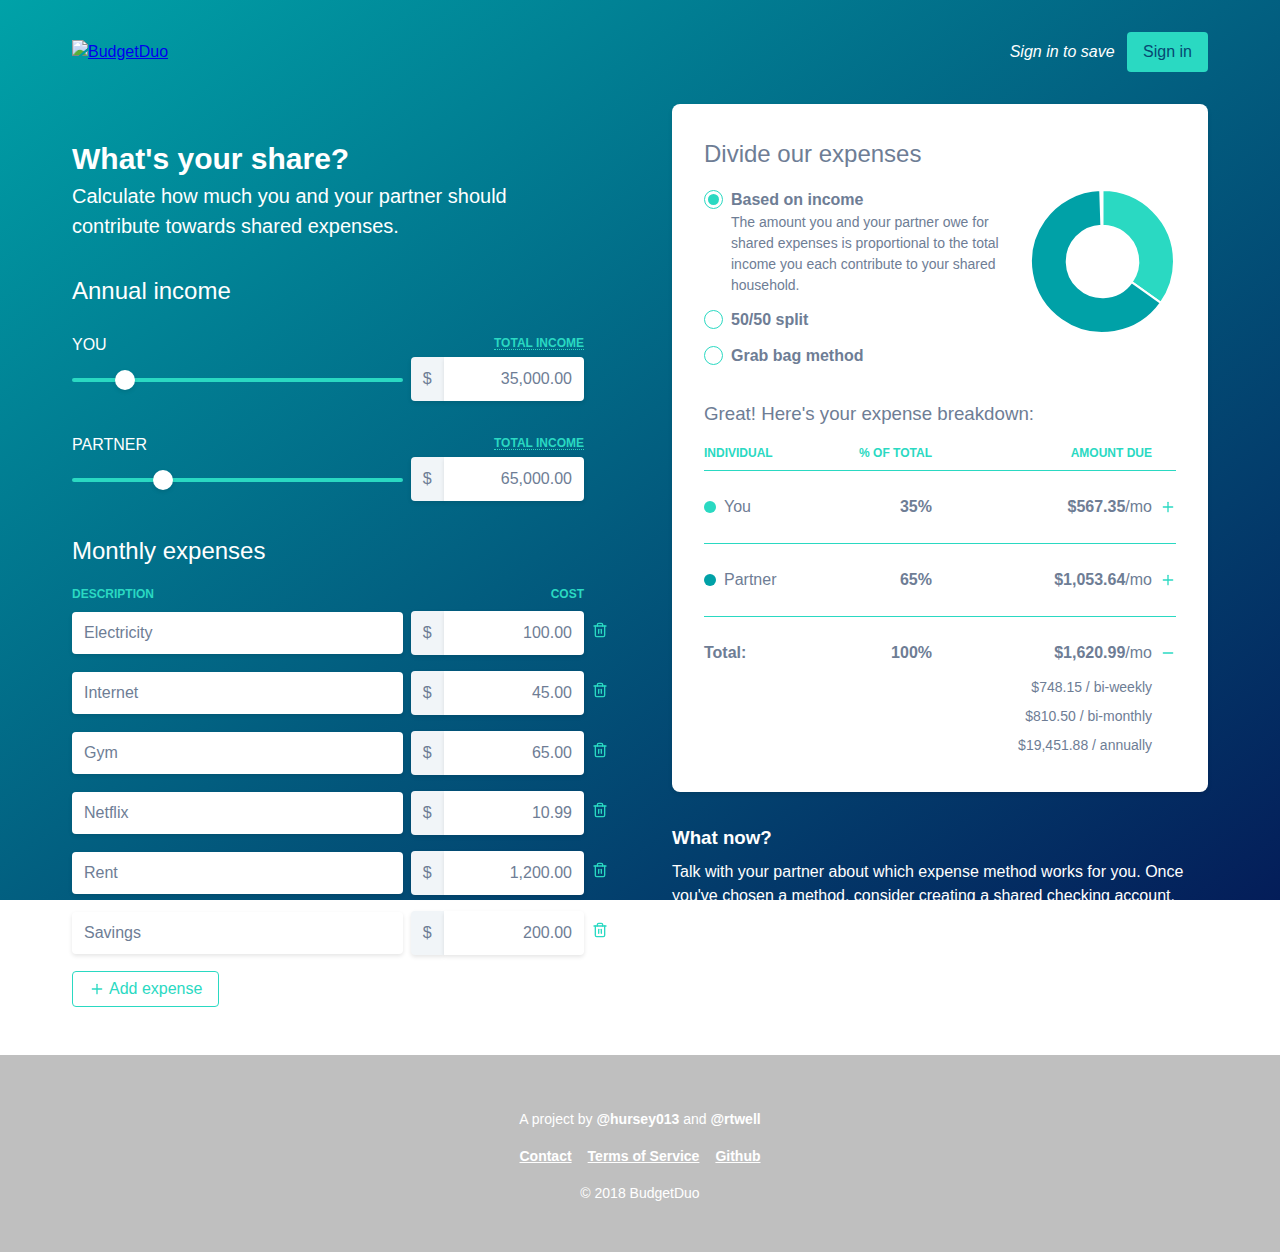
==== commit 6723366b: "Updates" ====
--- a/index.html
+++ b/index.html
@@ -1 +1 @@
-<!DOCTYPE html> <html lang=en class=h-full> <head> <script async src="https://www.googletagmanager.com/gtag/js?id=UA-118225860-1"></script> <script>function gtag(){dataLayer.push(arguments)}window.dataLayer=window.dataLayer||[],gtag("js",new Date),gtag("config","UA-118225860-1")</script> <meta charset=UTF-8> <meta name=viewport content="width=device-width,initial-scale=1"> <meta http-equiv=X-UA-Compatible content="ie=edge"> <title>BudgetDuo - Shared expense calculator</title> <meta name=description content="Calculate how much you and your partner should contribute towards shared expenses."> <meta name=image content=https://budgetduo.com/images/logo_360x360.png> <meta itemprop=name content=BudgetDuo> <meta itemprop=description content="Calculate how much you and your partner should contribute towards shared expenses."> <meta itemprop=image content=https://budgetduo.com/images/logo_360x360.png> <meta name=twitter:card content=summary> <meta name=twitter:title content=BudgetDuo> <meta name=twitter:description content="Calculate how much you and your partner should contribute towards shared expenses."> <meta name=twitter:image content=https://budgetduo.com/images/logo_360x360.png> <meta property=og:title content=BudgetDuo> <meta property=fb:app_id content=1970001709690705> <meta property=og:description content="Calculate how much you and your partner should contribute towards shared expenses."> <meta property=og:url content=https://budgetduo.com> <meta property=og:site_name content=BudgetDuo> <meta property=og:type content=website> <meta property=og:image content=https://budgetduo.com/images/logo_360x360.png /> <link rel="shortcut icon" href="favicon.ico"><link href="style.ad183683ab2cbdc37e80.css" rel="stylesheet"></head> <body class="bg-gradient bg-fixed bg-no-repeat font-source-sans font-normal leading-normal text-grey h-full flex flex-col"> <div class="page flex-1 hidden" id=main> <div class="flex flex-col flex-1 min-h-screen"> <header class="container mx-auto px-4 pt-4 lg:px-8 lg:pt-8 flex-none"> <div class="flex items-center justify-between"> <a href=/ > <h1 class=sr-only>BudgetDuo</h1> <img src=images/logo.svg?06404421c83abc362f93a476a59e02b4 alt=BudgetDuo aria-hidden=true> </a> <ul class=list-reset> <li> <span class="mr-2 text-white italic hidden lg:inline-block">Sign in to save</span> <a class="signin inline-block rounded py-2 px-4 bg-teal no-underline text-blue-dark hover:bg-teal-light" href=#>Sign in</a> </li> <li class=hidden> <span id=notification class="animated mr-2 text-white italic inline-block hidden"></span> <a class="signout inline-block text-teal py-2 px-4 border rounded hover:border-teal-light hover:text-teal-light no-underline" href=#>Sign out</a> </li> </ul> </div> </header> <main class="container mx-auto p-4 lg:p-8 flex-1 flex-auto overflow-hidden"> <div class="flex flex-wrap -mx-8"> <div class="w-full lg:w-1/2 px-8 mb-8 lg:mb-0"> <div class="text-white mt-8"> <h2 class=text-3xl>What's your share?</h2> <p class="text-xl font-light mr-6">Calculate how much you and your partner should contribute towards shared expenses.</p> </div> <h3 class="mb-6 mt-8 font-normal text-white text-2xl">Annual income</h3> <div id=incomes></div> <h3 class="mb-4 font-normal text-white text-2xl">Monthly expenses</h3> <div id=expenses-wrapper> <div class="flex items-center -mx-1 mb-2"> <div class="label flex-1 px-1" id=expense_description> Description </div> <div class="split-adhoc-label label flex-none w-1/4 px-1" id=expense_payer> Payer </div> <div class="label flex-none w-2/5 lg:w-1/3 px-1 text-right mr-6" id=expense_cost> Cost </div> </div> <div id=expenses></div> </div> <button class="add w-full lg:w-auto text-teal py-2 px-4 border rounded flex items-center my-4 hover:border-teal-light hover:text-teal-light"> <svg xmlns=http://www.w3.org/2000/svg viewBox="0 0 24 24" fill=none stroke-width=2 stroke-linecap=round stroke-linejoin=round class="stroke-current h-4 w-4 mr-1 pointer-events-none"><line x1=12 y1=5 x2=12 y2=19></line><line x1=5 y1=12 x2=19 y2=12></line></svg> Add expense </button> </div> <div class="w-full lg:w-1/2 px-8 mb-6 lg:mb-0"> <div class="bg-white rounded-lg shadow p-4 lg:p-8 mb-8"> <h2 class="mb-4 font-normal">Divide our expenses</h2> <div class="flex mb-8 -mx-2"> <div class="w-2/3 px-2"> <ul id=split class=list-reset> <li class="block mb-3 flex"> <input type=radio name=split value=income class="radio mr-2 flex-none" id=split-income checked=checked /> <label for=split-income class=cursor-pointer> <span class=font-bold>Based on income</span> <p class=text-sm>The amount you and your partner owe for shared expenses is proportional to the total income you each contribute to your shared household.</p> </label> </li> <li class="block mb-3 flex"> <input type=radio name=split value=half class="radio mr-2 flex-none" id=split-half /> <label for=split-half class=cursor-pointer> <span class=font-bold>50/50 split</span> <p class=text-sm>Your shared expenses are split in half for you and your partner. <span class=italic>When using this method, your income is irrelevant.</span></p> </label> </li> <li class="block flex"> <input type=radio name=split value=adhoc class="radio mr-2 flex-none" id=split-adhoc /> <label for=split-adhoc class=cursor-pointer> <span class=font-bold>Grab bag method</span> <p class=text-sm>Designate who will be responsible for each bill using the dropdown menu next to each expense. <span class=italic>When using this method, your income is irrelevant.</span></p> </label> </li> </ul> </div> <div class="w-1/3 px-2"> <canvas id=chart width=100% height=100%></canvas> </div> </div> <h3 class="mb-4 font-normal">Great! Here's your expense breakdown:</h3> <div class=border-b> <div class="row justify-end pt-0 pb-2"> <div class="col flex-1"> <span class=label>Individual</span> </div> <div class="col w-1/5 text-right"> <span class=label>% of total</span> </div> <div class="col w-1/2 text-right"> <span class="label mr-6">Amount due</span> </div> </div> </div> <div id=rows></div> <a href=# class="row flex-wrap no-underline text-grey border-b-0 pb-2 lg:pb-0 expanded" id=row-total> <div class="col flex-1 font-bold"> Total: </div> <div class="col w-1/5 text-right font-bold"> 100% </div> <div class="col w-1/2 flex items-center justify-end text-right"> <div class=truncate> <span class="report-total font-bold"></span>/mo </div> <span class=""> <svg xmlns=http://www.w3.org/2000/svg viewBox="0 0 24 24" fill=none stroke-width=2 stroke-linecap=round stroke-linejoin=round class="open ml-2 text-teal stroke-current h-4 w-4 pointer-events-none"><line x1=12 y1=5 x2=12 y2=19></line><line x1=5 y1=12 x2=19 y2=12></line></svg> <svg xmlns=http://www.w3.org/2000/svg viewBox="0 0 24 24" fill=none stroke-width=2 stroke-linecap=round stroke-linejoin=round class="close ml-2 text-teal stroke-current h-4 w-4 pointer-events-none"><line x1=5 y1=12 x2=19 y2=12></line></svg> </span> </div> <ul class="details col list-reset mt-2 mr-6 w-full text-right text-sm"> <li class=py-1><span class=report-total-biweekly></span> / bi-weekly</li> <li class=py-1><span class=report-total-bimonthly></span> / bi-monthly</li> <li class=py-1><span class=report-total-annually></span> / annually</li> </ul> </a> </div> <div class=text-white> <h3 class=my-2>What now?</h3> <p class=mb-2>Talk with your partner about which expense method works for you. Once you've chosen a method, consider creating a shared checking account, depositing contributions from each paycheck, and paying bills using your new account for a worry-free, streamlined financial solution.</p> </div> </div> </div> </main> <footer class="bg-smoke p-8 flex-none"> <div class="container mx-auto text-sm text-white text-center"> <img src=images/mark_knockout.svg?d4016eebaea452add6823b7ad7ef5471 alt="" class="w-8 mb-4"> <p class=mb-4>A project by <a href=https://github.com/hursey013/ class="text-white font-bold no-underline">@hursey013</a> and <a href=http://rtwell.com class="text-white font-bold no-underline">@rtwell</a> </p> <ul class="list-reset flex mb-4 justify-center"> <li class=mx-2> <a href=mailto:hursey013@pm.me class="text-white font-bold">Contact</a> </li> <li class=mx-2> <a href=tos.html class="text-white font-bold" target=_blank>Terms of Service</a> </li> <li class=mx-2> <a href=https://github.com/hursey013/budget-duo class="text-white font-bold">Github</a> </li> </ul> <p class=mb-4>&copy; 2018 BudgetDuo</p> </div> </footer> </div> </div> <div class="page flex-1" id=login> <div class="h-full flex flex-col justify-center text-center text-white"> <a href=#><img src=images/logo.svg?06404421c83abc362f93a476a59e02b4 alt=BudgetDuo aria-hidden=true class=mb-6></a> <h1 class=sr-only>BudgetDuo</h1> <div class="loader ball-scale-ripple"> <div class=mx-auto></div> </div> <div id=firebaseui-auth-container></div> </div> </div> <script type="text/javascript" src="main.c5e76d4272391ab1cadf.js"></script></body> </html> +<!DOCTYPE html> <html lang=en class=h-full> <head> <script async src="https://www.googletagmanager.com/gtag/js?id=UA-118225860-1"></script> <script>function gtag(){dataLayer.push(arguments)}window.dataLayer=window.dataLayer||[],gtag("js",new Date),gtag("config","UA-118225860-1")</script> <meta charset=UTF-8> <meta name=viewport content="width=device-width,initial-scale=1"> <meta http-equiv=X-UA-Compatible content="ie=edge"> <title>BudgetDuo - Shared expense calculator</title> <meta name=description content="Calculate how much you and your partner should contribute towards shared expenses."> <meta name=image content=https://budgetduo.com/images/logo_360x360.png> <meta itemprop=name content=BudgetDuo> <meta itemprop=description content="Calculate how much you and your partner should contribute towards shared expenses."> <meta itemprop=image content=https://budgetduo.com/images/logo_360x360.png> <meta name=twitter:card content=summary> <meta name=twitter:title content=BudgetDuo> <meta name=twitter:description content="Calculate how much you and your partner should contribute towards shared expenses."> <meta name=twitter:image content=https://budgetduo.com/images/logo_360x360.png> <meta property=og:title content=BudgetDuo> <meta property=fb:app_id content=1970001709690705> <meta property=og:description content="Calculate how much you and your partner should contribute towards shared expenses."> <meta property=og:url content=https://budgetduo.com> <meta property=og:site_name content=BudgetDuo> <meta property=og:type content=website> <meta property=og:image content=https://budgetduo.com/images/logo_360x360.png /> <link rel="shortcut icon" href="favicon.ico"><link href="style.87147717b5f317a9eec0.css" rel="stylesheet"></head> <body class="bg-gradient bg-fixed bg-no-repeat font-source-sans font-normal leading-normal text-grey h-full flex flex-col"> <div class="page flex-1 hidden" id=main> <div class="flex flex-col flex-1 min-h-screen"> <header class="container mx-auto px-4 pt-4 lg:px-8 lg:pt-8 flex-none"> <div class="flex items-center justify-between"> <a href=/ > <h1 class=sr-only>BudgetDuo</h1> <img src=images/logo.svg?06404421c83abc362f93a476a59e02b4 alt=BudgetDuo aria-hidden=true> </a> <ul class=list-reset> <li> <span class="mr-2 text-white italic hidden lg:inline-block">Sign in to save</span> <a class="signin inline-block rounded py-2 px-4 bg-teal no-underline text-blue-dark hover:bg-teal-light" href=#>Sign in</a> </li> <li class=hidden> <span id=notification class="animated mr-2 text-white italic inline-block hidden"></span> <a class="signout inline-block text-teal py-2 px-4 border rounded hover:border-teal-light hover:text-teal-light no-underline" href=#>Sign out</a> </li> </ul> </div> </header> <main class="container mx-auto p-4 lg:p-8 flex-1 flex-auto overflow-hidden"> <div class="flex flex-wrap -mx-8"> <div class="w-full lg:w-1/2 px-8 mb-8 lg:mb-0"> <div class="text-white mt-8"> <h2 class=text-3xl>What's your share?</h2> <p class="text-xl font-light mr-6">Calculate how much you and your partner should contribute towards shared expenses.</p> </div> <h3 class="mb-6 mt-8 font-normal text-white text-2xl">Annual income</h3> <div id=incomes></div> <h3 class="mb-4 font-normal text-white text-2xl">Monthly expenses</h3> <div id=expenses-wrapper> <div class="flex items-center -mx-1 mb-2"> <div class="label flex-1 px-1" id=expense_description> Description </div> <div class="split-adhoc-label label flex-none w-1/4 px-1" id=expense_payer> Payer </div> <div class="label flex-none w-2/5 lg:w-1/3 px-1 text-right mr-6" id=expense_cost> Cost </div> </div> <div id=expenses></div> </div> <button class="add w-full lg:w-auto text-teal py-2 px-4 border rounded flex items-center my-4 hover:border-teal-light hover:text-teal-light"> <svg xmlns=http://www.w3.org/2000/svg viewBox="0 0 24 24" fill=none stroke-width=2 stroke-linecap=round stroke-linejoin=round class="stroke-current h-4 w-4 mr-1 pointer-events-none"><line x1=12 y1=5 x2=12 y2=19></line><line x1=5 y1=12 x2=19 y2=12></line></svg> Add expense </button> </div> <div class="w-full lg:w-1/2 px-8 mb-6 lg:mb-0"> <div class="bg-white rounded-lg shadow p-4 lg:p-8 mb-8"> <h2 class="mb-4 font-normal">Divide our expenses</h2> <div class="flex mb-8 -mx-2"> <div class="w-2/3 px-2"> <ul id=split class=list-reset> <li class="block mb-3 flex"> <input type=radio name=split value=income class="radio mr-2 flex-none" id=split-income checked=checked /> <label for=split-income class=cursor-pointer> <span class=font-bold>Based on income</span> <p class=text-sm>The amount you and your partner owe for shared expenses is proportional to the total income you each contribute to your shared household.</p> </label> </li> <li class="block mb-3 flex"> <input type=radio name=split value=half class="radio mr-2 flex-none" id=split-half /> <label for=split-half class=cursor-pointer> <span class=font-bold>50/50 split</span> <p class=text-sm>Your shared expenses are split in half for you and your partner. <span class=italic>When using this method, your income is irrelevant.</span></p> </label> </li> <li class="block flex"> <input type=radio name=split value=adhoc class="radio mr-2 flex-none" id=split-adhoc /> <label for=split-adhoc class=cursor-pointer> <span class=font-bold>Grab bag method</span> <p class=text-sm>Designate who will be responsible for each bill using the dropdown menu next to each expense. <span class=italic>When using this method, your income is irrelevant.</span></p> </label> </li> </ul> </div> <div class="w-1/3 px-2"> <canvas id=chart width=100% height=100%></canvas> </div> </div> <h3 class="mb-4 font-normal">Great! Here's your expense breakdown:</h3> <div class=border-b> <div class="row justify-end pt-0 pb-2"> <div class="col flex-1"> <span class=label>Individual</span> </div> <div class="col w-1/5 text-right"> <span class=label>% of total</span> </div> <div class="col w-1/2 text-right"> <span class="label mr-6">Amount due</span> </div> </div> </div> <div id=rows></div> <a href=# class="row flex-wrap no-underline text-grey border-b-0 pb-2 lg:pb-0 expanded" id=row-total> <div class="col flex-1 font-bold"> Total: </div> <div class="col w-1/5 text-right font-bold"> 100% </div> <div class="col w-1/2 flex items-center justify-end text-right"> <div class=truncate> <span class="report-total font-bold"></span>/mo </div> <span class=""> <svg xmlns=http://www.w3.org/2000/svg viewBox="0 0 24 24" fill=none stroke-width=2 stroke-linecap=round stroke-linejoin=round class="open ml-2 text-teal stroke-current h-4 w-4 pointer-events-none"><line x1=12 y1=5 x2=12 y2=19></line><line x1=5 y1=12 x2=19 y2=12></line></svg> <svg xmlns=http://www.w3.org/2000/svg viewBox="0 0 24 24" fill=none stroke-width=2 stroke-linecap=round stroke-linejoin=round class="close ml-2 text-teal stroke-current h-4 w-4 pointer-events-none"><line x1=5 y1=12 x2=19 y2=12></line></svg> </span> </div> <ul class="details col list-reset mt-2 mr-6 w-full text-right text-sm"> <li class=py-1><span class=report-total-biweekly></span> / bi-weekly</li> <li class=py-1><span class=report-total-bimonthly></span> / bi-monthly</li> <li class=py-1><span class=report-total-annually></span> / annually</li> </ul> </a> </div> <div class=text-white> <h3 class=my-2>What now?</h3> <p class=mb-2>Talk with your partner about which expense method works for you. Once you've chosen a method, consider creating a shared checking account, depositing contributions from each paycheck, and paying bills using your new account for a worry-free, streamlined financial solution.</p> </div> </div> </div> </main> <footer class="bg-smoke p-8 flex-none"> <div class="container mx-auto text-sm text-white text-center"> <img src=images/mark_knockout.svg?d4016eebaea452add6823b7ad7ef5471 alt="" class="w-8 mb-4"> <p class=mb-4>A project by <a href=https://github.com/hursey013/ class="text-white font-bold no-underline">@hursey013</a> and <a href=http://rtwell.com class="text-white font-bold no-underline">@rtwell</a> </p> <ul class="list-reset flex mb-4 justify-center"> <li class=mx-2> <a href=mailto:hursey013@pm.me class="text-white font-bold">Contact</a> </li> <li class=mx-2> <a href=tos.html class="text-white font-bold" target=_blank>Terms of Service</a> </li> <li class=mx-2> <a href=https://github.com/hursey013/budget-duo class="text-white font-bold">Github</a> </li> </ul> <p class=mb-4>&copy; 2018 BudgetDuo</p> </div> </footer> </div> </div> <div class="page flex-1" id=login> <div class="h-full flex flex-col justify-center text-center text-white"> <a href=#><img src=images/logo.svg?06404421c83abc362f93a476a59e02b4 alt=BudgetDuo aria-hidden=true class=mb-6></a> <h1 class=sr-only>BudgetDuo</h1> <div class="loader ball-scale-ripple"> <div class=mx-auto></div> </div> <div id=firebaseui-auth-container></div> </div> </div> <script type="text/javascript" src="main.56800e2a9fa9ecf91ac3.js"></script></body> </html> --- a/style.87147717b5f317a9eec0.css
+++ b/style.87147717b5f317a9eec0.css
@@ -0,0 +1,10 @@
+@import url(https://fonts.googleapis.com/css?family=Roboto:400,500,700);/*!
+ * animate.css -http://daneden.me/animate
+ * Version - 3.6.0
+ * Licensed under the MIT license - http://opensource.org/licenses/MIT
+ *
+ * Copyright (c) 2018 Daniel Eden
+ */.animated{-webkit-animation-duration:1s;animation-duration:1s;-webkit-animation-fill-mode:both;animation-fill-mode:both}.animated.infinite{-webkit-animation-iteration-count:infinite;animation-iteration-count:infinite}@-webkit-keyframes bounce{0%,20%,53%,80%,to{-webkit-animation-timing-function:cubic-bezier(.215,.61,.355,1);animation-timing-function:cubic-bezier(.215,.61,.355,1);-webkit-transform:translateZ(0);transform:translateZ(0)}40%,43%{-webkit-animation-timing-function:cubic-bezier(.755,.05,.855,.06);animation-timing-function:cubic-bezier(.755,.05,.855,.06);-webkit-transform:translate3d(0,-30px,0);transform:translate3d(0,-30px,0)}70%{-webkit-animation-timing-function:cubic-bezier(.755,.05,.855,.06);animation-timing-function:cubic-bezier(.755,.05,.855,.06);-webkit-transform:translate3d(0,-15px,0);transform:translate3d(0,-15px,0)}90%{-webkit-transform:translate3d(0,-4px,0);transform:translate3d(0,-4px,0)}}@keyframes bounce{0%,20%,53%,80%,to{-webkit-animation-timing-function:cubic-bezier(.215,.61,.355,1);animation-timing-function:cubic-bezier(.215,.61,.355,1);-webkit-transform:translateZ(0);transform:translateZ(0)}40%,43%{-webkit-animation-timing-function:cubic-bezier(.755,.05,.855,.06);animation-timing-function:cubic-bezier(.755,.05,.855,.06);-webkit-transform:translate3d(0,-30px,0);transform:translate3d(0,-30px,0)}70%{-webkit-animation-timing-function:cubic-bezier(.755,.05,.855,.06);animation-timing-function:cubic-bezier(.755,.05,.855,.06);-webkit-transform:translate3d(0,-15px,0);transform:translate3d(0,-15px,0)}90%{-webkit-transform:translate3d(0,-4px,0);transform:translate3d(0,-4px,0)}}.bounce{-webkit-animation-name:bounce;animation-name:bounce;-webkit-transform-origin:center bottom;transform-origin:center bottom}@-webkit-keyframes flash{0%,50%,to{opacity:1}25%,75%{opacity:0}}@keyframes flash{0%,50%,to{opacity:1}25%,75%{opacity:0}}.flash{-webkit-animation-name:flash;animation-name:flash}@-webkit-keyframes pulse{0%{-webkit-transform:scaleX(1);transform:scaleX(1)}50%{-webkit-transform:scale3d(1.05,1.05,1.05);transform:scale3d(1.05,1.05,1.05)}to{-webkit-transform:scaleX(1);transform:scaleX(1)}}@keyframes pulse{0%{-webkit-transform:scaleX(1);transform:scaleX(1)}50%{-webkit-transform:scale3d(1.05,1.05,1.05);transform:scale3d(1.05,1.05,1.05)}to{-webkit-transform:scaleX(1);transform:scaleX(1)}}.pulse{-webkit-animation-name:pulse;animation-name:pulse}@-webkit-keyframes rubberBand{0%{-webkit-transform:scaleX(1);transform:scaleX(1)}30%{-webkit-transform:scale3d(1.25,.75,1);transform:scale3d(1.25,.75,1)}40%{-webkit-transform:scale3d(.75,1.25,1);transform:scale3d(.75,1.25,1)}50%{-webkit-transform:scale3d(1.15,.85,1);transform:scale3d(1.15,.85,1)}65%{-webkit-transform:scale3d(.95,1.05,1);transform:scale3d(.95,1.05,1)}75%{-webkit-transform:scale3d(1.05,.95,1);transform:scale3d(1.05,.95,1)}to{-webkit-transform:scaleX(1);transform:scaleX(1)}}@keyframes rubberBand{0%{-webkit-transform:scaleX(1);transform:scaleX(1)}30%{-webkit-transform:scale3d(1.25,.75,1);transform:scale3d(1.25,.75,1)}40%{-webkit-transform:scale3d(.75,1.25,1);transform:scale3d(.75,1.25,1)}50%{-webkit-transform:scale3d(1.15,.85,1);transform:scale3d(1.15,.85,1)}65%{-webkit-transform:scale3d(.95,1.05,1);transform:scale3d(.95,1.05,1)}75%{-webkit-transform:scale3d(1.05,.95,1);transform:scale3d(1.05,.95,1)}to{-webkit-transform:scaleX(1);transform:scaleX(1)}}.rubberBand{-webkit-animation-name:rubberBand;animation-name:rubberBand}@-webkit-keyframes shake{0%,to{-webkit-transform:translateZ(0);transform:translateZ(0)}10%,30%,50%,70%,90%{-webkit-transform:translate3d(-10px,0,0);transform:translate3d(-10px,0,0)}20%,40%,60%,80%{-webkit-transform:translate3d(10px,0,0);transform:translate3d(10px,0,0)}}@keyframes shake{0%,to{-webkit-transform:translateZ(0);transform:translateZ(0)}10%,30%,50%,70%,90%{-webkit-transform:translate3d(-10px,0,0);transform:translate3d(-10px,0,0)}20%,40%,60%,80%{-webkit-transform:translate3d(10px,0,0);transform:translate3d(10px,0,0)}}.shake{-webkit-animation-name:shake;animation-name:shake}@-webkit-keyframes headShake{0%{-webkit-transform:translateX(0);transform:translateX(0)}6.5%{-webkit-transform:translateX(-6px) rotateY(-9deg);transform:translateX(-6px) rotateY(-9deg)}18.5%{-webkit-transform:translateX(5px) rotateY(7deg);transform:translateX(5px) rotateY(7deg)}31.5%{-webkit-transform:translateX(-3px) rotateY(-5deg);transform:translateX(-3px) rotateY(-5deg)}43.5%{-webkit-transform:translateX(2px) rotateY(3deg);transform:translateX(2px) rotateY(3deg)}50%{-webkit-transform:translateX(0);transform:translateX(0)}}@keyframes headShake{0%{-webkit-transform:translateX(0);transform:translateX(0)}6.5%{-webkit-transform:translateX(-6px) rotateY(-9deg);transform:translateX(-6px) rotateY(-9deg)}18.5%{-webkit-transform:translateX(5px) rotateY(7deg);transform:translateX(5px) rotateY(7deg)}31.5%{-webkit-transform:translateX(-3px) rotateY(-5deg);transform:translateX(-3px) rotateY(-5deg)}43.5%{-webkit-transform:translateX(2px) rotateY(3deg);transform:translateX(2px) rotateY(3deg)}50%{-webkit-transform:translateX(0);transform:translateX(0)}}.headShake{-webkit-animation-timing-function:ease-in-out;animation-timing-function:ease-in-out;-webkit-animation-name:headShake;animation-name:headShake}@-webkit-keyframes swing{20%{-webkit-transform:rotate(15deg);transform:rotate(15deg)}40%{-webkit-transform:rotate(-10deg);transform:rotate(-10deg)}60%{-webkit-transform:rotate(5deg);transform:rotate(5deg)}80%{-webkit-transform:rotate(-5deg);transform:rotate(-5deg)}to{-webkit-transform:rotate(0deg);transform:rotate(0deg)}}@keyframes swing{20%{-webkit-transform:rotate(15deg);transform:rotate(15deg)}40%{-webkit-transform:rotate(-10deg);transform:rotate(-10deg)}60%{-webkit-transform:rotate(5deg);transform:rotate(5deg)}80%{-webkit-transform:rotate(-5deg);transform:rotate(-5deg)}to{-webkit-transform:rotate(0deg);transform:rotate(0deg)}}.swing{-webkit-transform-origin:top center;transform-origin:top center;-webkit-animation-name:swing;animation-name:swing}@-webkit-keyframes tada{0%{-webkit-transform:scaleX(1);transform:scaleX(1)}10%,20%{-webkit-transform:scale3d(.9,.9,.9) rotate(-3deg);transform:scale3d(.9,.9,.9) rotate(-3deg)}30%,50%,70%,90%{-webkit-transform:scale3d(1.1,1.1,1.1) rotate(3deg);transform:scale3d(1.1,1.1,1.1) rotate(3deg)}40%,60%,80%{-webkit-transform:scale3d(1.1,1.1,1.1) rotate(-3deg);transform:scale3d(1.1,1.1,1.1) rotate(-3deg)}to{-webkit-transform:scaleX(1);transform:scaleX(1)}}@keyframes tada{0%{-webkit-transform:scaleX(1);transform:scaleX(1)}10%,20%{-webkit-transform:scale3d(.9,.9,.9) rotate(-3deg);transform:scale3d(.9,.9,.9) rotate(-3deg)}30%,50%,70%,90%{-webkit-transform:scale3d(1.1,1.1,1.1) rotate(3deg);transform:scale3d(1.1,1.1,1.1) rotate(3deg)}40%,60%,80%{-webkit-transform:scale3d(1.1,1.1,1.1) rotate(-3deg);transform:scale3d(1.1,1.1,1.1) rotate(-3deg)}to{-webkit-transform:scaleX(1);transform:scaleX(1)}}.tada{-webkit-animation-name:tada;animation-name:tada}@-webkit-keyframes wobble{0%{-webkit-transform:translateZ(0);transform:translateZ(0)}15%{-webkit-transform:translate3d(-25%,0,0) rotate(-5deg);transform:translate3d(-25%,0,0) rotate(-5deg)}30%{-webkit-transform:translate3d(20%,0,0) rotate(3deg);transform:translate3d(20%,0,0) rotate(3deg)}45%{-webkit-transform:translate3d(-15%,0,0) rotate(-3deg);transform:translate3d(-15%,0,0) rotate(-3deg)}60%{-webkit-transform:translate3d(10%,0,0) rotate(2deg);transform:translate3d(10%,0,0) rotate(2deg)}75%{-webkit-transform:translate3d(-5%,0,0) rotate(-1deg);transform:translate3d(-5%,0,0) rotate(-1deg)}to{-webkit-transform:translateZ(0);transform:translateZ(0)}}@keyframes wobble{0%{-webkit-transform:translateZ(0);transform:translateZ(0)}15%{-webkit-transform:translate3d(-25%,0,0) rotate(-5deg);transform:translate3d(-25%,0,0) rotate(-5deg)}30%{-webkit-transform:translate3d(20%,0,0) rotate(3deg);transform:translate3d(20%,0,0) rotate(3deg)}45%{-webkit-transform:translate3d(-15%,0,0) rotate(-3deg);transform:translate3d(-15%,0,0) rotate(-3deg)}60%{-webkit-transform:translate3d(10%,0,0) rotate(2deg);transform:translate3d(10%,0,0) rotate(2deg)}75%{-webkit-transform:translate3d(-5%,0,0) rotate(-1deg);transform:translate3d(-5%,0,0) rotate(-1deg)}to{-webkit-transform:translateZ(0);transform:translateZ(0)}}.wobble{-webkit-animation-name:wobble;animation-name:wobble}@-webkit-keyframes jello{0%,11.1%,to{-webkit-transform:translateZ(0);transform:translateZ(0)}22.2%{-webkit-transform:skewX(-12.5deg) skewY(-12.5deg);transform:skewX(-12.5deg) skewY(-12.5deg)}33.3%{-webkit-transform:skewX(6.25deg) skewY(6.25deg);transform:skewX(6.25deg) skewY(6.25deg)}44.4%{-webkit-transform:skewX(-3.125deg) skewY(-3.125deg);transform:skewX(-3.125deg) skewY(-3.125deg)}55.5%{-webkit-transform:skewX(1.5625deg) skewY(1.5625deg);transform:skewX(1.5625deg) skewY(1.5625deg)}66.6%{-webkit-transform:skewX(-.78125deg) skewY(-.78125deg);transform:skewX(-.78125deg) skewY(-.78125deg)}77.7%{-webkit-transform:skewX(.390625deg) skewY(.390625deg);transform:skewX(.390625deg) skewY(.390625deg)}88.8%{-webkit-transform:skewX(-.1953125deg) skewY(-.1953125deg);transform:skewX(-.1953125deg) skewY(-.1953125deg)}}@keyframes jello{0%,11.1%,to{-webkit-transform:translateZ(0);transform:translateZ(0)}22.2%{-webkit-transform:skewX(-12.5deg) skewY(-12.5deg);transform:skewX(-12.5deg) skewY(-12.5deg)}33.3%{-webkit-transform:skewX(6.25deg) skewY(6.25deg);transform:skewX(6.25deg) skewY(6.25deg)}44.4%{-webkit-transform:skewX(-3.125deg) skewY(-3.125deg);transform:skewX(-3.125deg) skewY(-3.125deg)}55.5%{-webkit-transform:skewX(1.5625deg) skewY(1.5625deg);transform:skewX(1.5625deg) skewY(1.5625deg)}66.6%{-webkit-transform:skewX(-.78125deg) skewY(-.78125deg);transform:skewX(-.78125deg) skewY(-.78125deg)}77.7%{-webkit-transform:skewX(.390625deg) skewY(.390625deg);transform:skewX(.390625deg) skewY(.390625deg)}88.8%{-webkit-transform:skewX(-.1953125deg) skewY(-.1953125deg);transform:skewX(-.1953125deg) skewY(-.1953125deg)}}.jello{-webkit-animation-name:jello;animation-name:jello;-webkit-transform-origin:center;transform-origin:center}@-webkit-keyframes bounceIn{0%,20%,40%,60%,80%,to{-webkit-animation-timing-function:cubic-bezier(.215,.61,.355,1);animation-timing-function:cubic-bezier(.215,.61,.355,1)}0%{opacity:0;-webkit-transform:scale3d(.3,.3,.3);transform:scale3d(.3,.3,.3)}20%{-webkit-transform:scale3d(1.1,1.1,1.1);transform:scale3d(1.1,1.1,1.1)}40%{-webkit-transform:scale3d(.9,.9,.9);transform:scale3d(.9,.9,.9)}60%{opacity:1;-webkit-transform:scale3d(1.03,1.03,1.03);transform:scale3d(1.03,1.03,1.03)}80%{-webkit-transform:scale3d(.97,.97,.97);transform:scale3d(.97,.97,.97)}to{opacity:1;-webkit-transform:scaleX(1);transform:scaleX(1)}}@keyframes bounceIn{0%,20%,40%,60%,80%,to{-webkit-animation-timing-function:cubic-bezier(.215,.61,.355,1);animation-timing-function:cubic-bezier(.215,.61,.355,1)}0%{opacity:0;-webkit-transform:scale3d(.3,.3,.3);transform:scale3d(.3,.3,.3)}20%{-webkit-transform:scale3d(1.1,1.1,1.1);transform:scale3d(1.1,1.1,1.1)}40%{-webkit-transform:scale3d(.9,.9,.9);transform:scale3d(.9,.9,.9)}60%{opacity:1;-webkit-transform:scale3d(1.03,1.03,1.03);transform:scale3d(1.03,1.03,1.03)}80%{-webkit-transform:scale3d(.97,.97,.97);transform:scale3d(.97,.97,.97)}to{opacity:1;-webkit-transform:scaleX(1);transform:scaleX(1)}}.bounceIn{-webkit-animation-duration:.75s;animation-duration:.75s;-webkit-animation-name:bounceIn;animation-name:bounceIn}@-webkit-keyframes bounceInDown{0%,60%,75%,90%,to{-webkit-animation-timing-function:cubic-bezier(.215,.61,.355,1);animation-timing-function:cubic-bezier(.215,.61,.355,1)}0%{opacity:0;-webkit-transform:translate3d(0,-3000px,0);transform:translate3d(0,-3000px,0)}60%{opacity:1;-webkit-transform:translate3d(0,25px,0);transform:translate3d(0,25px,0)}75%{-webkit-transform:translate3d(0,-10px,0);transform:translate3d(0,-10px,0)}90%{-webkit-transform:translate3d(0,5px,0);transform:translate3d(0,5px,0)}to{-webkit-transform:translateZ(0);transform:translateZ(0)}}@keyframes bounceInDown{0%,60%,75%,90%,to{-webkit-animation-timing-function:cubic-bezier(.215,.61,.355,1);animation-timing-function:cubic-bezier(.215,.61,.355,1)}0%{opacity:0;-webkit-transform:translate3d(0,-3000px,0);transform:translate3d(0,-3000px,0)}60%{opacity:1;-webkit-transform:translate3d(0,25px,0);transform:translate3d(0,25px,0)}75%{-webkit-transform:translate3d(0,-10px,0);transform:translate3d(0,-10px,0)}90%{-webkit-transform:translate3d(0,5px,0);transform:translate3d(0,5px,0)}to{-webkit-transform:translateZ(0);transform:translateZ(0)}}.bounceInDown{-webkit-animation-name:bounceInDown;animation-name:bounceInDown}@-webkit-keyframes bounceInLeft{0%,60%,75%,90%,to{-webkit-animation-timing-function:cubic-bezier(.215,.61,.355,1);animation-timing-function:cubic-bezier(.215,.61,.355,1)}0%{opacity:0;-webkit-transform:translate3d(-3000px,0,0);transform:translate3d(-3000px,0,0)}60%{opacity:1;-webkit-transform:translate3d(25px,0,0);transform:translate3d(25px,0,0)}75%{-webkit-transform:translate3d(-10px,0,0);transform:translate3d(-10px,0,0)}90%{-webkit-transform:translate3d(5px,0,0);transform:translate3d(5px,0,0)}to{-webkit-transform:translateZ(0);transform:translateZ(0)}}@keyframes bounceInLeft{0%,60%,75%,90%,to{-webkit-animation-timing-function:cubic-bezier(.215,.61,.355,1);animation-timing-function:cubic-bezier(.215,.61,.355,1)}0%{opacity:0;-webkit-transform:translate3d(-3000px,0,0);transform:translate3d(-3000px,0,0)}60%{opacity:1;-webkit-transform:translate3d(25px,0,0);transform:translate3d(25px,0,0)}75%{-webkit-transform:translate3d(-10px,0,0);transform:translate3d(-10px,0,0)}90%{-webkit-transform:translate3d(5px,0,0);transform:translate3d(5px,0,0)}to{-webkit-transform:translateZ(0);transform:translateZ(0)}}.bounceInLeft{-webkit-animation-name:bounceInLeft;animation-name:bounceInLeft}@-webkit-keyframes bounceInRight{0%,60%,75%,90%,to{-webkit-animation-timing-function:cubic-bezier(.215,.61,.355,1);animation-timing-function:cubic-bezier(.215,.61,.355,1)}0%{opacity:0;-webkit-transform:translate3d(3000px,0,0);transform:translate3d(3000px,0,0)}60%{opacity:1;-webkit-transform:translate3d(-25px,0,0);transform:translate3d(-25px,0,0)}75%{-webkit-transform:translate3d(10px,0,0);transform:translate3d(10px,0,0)}90%{-webkit-transform:translate3d(-5px,0,0);transform:translate3d(-5px,0,0)}to{-webkit-transform:translateZ(0);transform:translateZ(0)}}@keyframes bounceInRight{0%,60%,75%,90%,to{-webkit-animation-timing-function:cubic-bezier(.215,.61,.355,1);animation-timing-function:cubic-bezier(.215,.61,.355,1)}0%{opacity:0;-webkit-transform:translate3d(3000px,0,0);transform:translate3d(3000px,0,0)}60%{opacity:1;-webkit-transform:translate3d(-25px,0,0);transform:translate3d(-25px,0,0)}75%{-webkit-transform:translate3d(10px,0,0);transform:translate3d(10px,0,0)}90%{-webkit-transform:translate3d(-5px,0,0);transform:translate3d(-5px,0,0)}to{-webkit-transform:translateZ(0);transform:translateZ(0)}}.bounceInRight{-webkit-animation-name:bounceInRight;animation-name:bounceInRight}@-webkit-keyframes bounceInUp{0%,60%,75%,90%,to{-webkit-animation-timing-function:cubic-bezier(.215,.61,.355,1);animation-timing-function:cubic-bezier(.215,.61,.355,1)}0%{opacity:0;-webkit-transform:translate3d(0,3000px,0);transform:translate3d(0,3000px,0)}60%{opacity:1;-webkit-transform:translate3d(0,-20px,0);transform:translate3d(0,-20px,0)}75%{-webkit-transform:translate3d(0,10px,0);transform:translate3d(0,10px,0)}90%{-webkit-transform:translate3d(0,-5px,0);transform:translate3d(0,-5px,0)}to{-webkit-transform:translateZ(0);transform:translateZ(0)}}@keyframes bounceInUp{0%,60%,75%,90%,to{-webkit-animation-timing-function:cubic-bezier(.215,.61,.355,1);animation-timing-function:cubic-bezier(.215,.61,.355,1)}0%{opacity:0;-webkit-transform:translate3d(0,3000px,0);transform:translate3d(0,3000px,0)}60%{opacity:1;-webkit-transform:translate3d(0,-20px,0);transform:translate3d(0,-20px,0)}75%{-webkit-transform:translate3d(0,10px,0);transform:translate3d(0,10px,0)}90%{-webkit-transform:translate3d(0,-5px,0);transform:translate3d(0,-5px,0)}to{-webkit-transform:translateZ(0);transform:translateZ(0)}}.bounceInUp{-webkit-animation-name:bounceInUp;animation-name:bounceInUp}@-webkit-keyframes bounceOut{20%{-webkit-transform:scale3d(.9,.9,.9);transform:scale3d(.9,.9,.9)}50%,55%{opacity:1;-webkit-transform:scale3d(1.1,1.1,1.1);transform:scale3d(1.1,1.1,1.1)}to{opacity:0;-webkit-transform:scale3d(.3,.3,.3);transform:scale3d(.3,.3,.3)}}@keyframes bounceOut{20%{-webkit-transform:scale3d(.9,.9,.9);transform:scale3d(.9,.9,.9)}50%,55%{opacity:1;-webkit-transform:scale3d(1.1,1.1,1.1);transform:scale3d(1.1,1.1,1.1)}to{opacity:0;-webkit-transform:scale3d(.3,.3,.3);transform:scale3d(.3,.3,.3)}}.bounceOut{-webkit-animation-duration:.75s;animation-duration:.75s;-webkit-animation-name:bounceOut;animation-name:bounceOut}@-webkit-keyframes bounceOutDown{20%{-webkit-transform:translate3d(0,10px,0);transform:translate3d(0,10px,0)}40%,45%{opacity:1;-webkit-transform:translate3d(0,-20px,0);transform:translate3d(0,-20px,0)}to{opacity:0;-webkit-transform:translate3d(0,2000px,0);transform:translate3d(0,2000px,0)}}@keyframes bounceOutDown{20%{-webkit-transform:translate3d(0,10px,0);transform:translate3d(0,10px,0)}40%,45%{opacity:1;-webkit-transform:translate3d(0,-20px,0);transform:translate3d(0,-20px,0)}to{opacity:0;-webkit-transform:translate3d(0,2000px,0);transform:translate3d(0,2000px,0)}}.bounceOutDown{-webkit-animation-name:bounceOutDown;animation-name:bounceOutDown}@-webkit-keyframes bounceOutLeft{20%{opacity:1;-webkit-transform:translate3d(20px,0,0);transform:translate3d(20px,0,0)}to{opacity:0;-webkit-transform:translate3d(-2000px,0,0);transform:translate3d(-2000px,0,0)}}@keyframes bounceOutLeft{20%{opacity:1;-webkit-transform:translate3d(20px,0,0);transform:translate3d(20px,0,0)}to{opacity:0;-webkit-transform:translate3d(-2000px,0,0);transform:translate3d(-2000px,0,0)}}.bounceOutLeft{-webkit-animation-name:bounceOutLeft;animation-name:bounceOutLeft}@-webkit-keyframes bounceOutRight{20%{opacity:1;-webkit-transform:translate3d(-20px,0,0);transform:translate3d(-20px,0,0)}to{opacity:0;-webkit-transform:translate3d(2000px,0,0);transform:translate3d(2000px,0,0)}}@keyframes bounceOutRight{20%{opacity:1;-webkit-transform:translate3d(-20px,0,0);transform:translate3d(-20px,0,0)}to{opacity:0;-webkit-transform:translate3d(2000px,0,0);transform:translate3d(2000px,0,0)}}.bounceOutRight{-webkit-animation-name:bounceOutRight;animation-name:bounceOutRight}@-webkit-keyframes bounceOutUp{20%{-webkit-transform:translate3d(0,-10px,0);transform:translate3d(0,-10px,0)}40%,45%{opacity:1;-webkit-transform:translate3d(0,20px,0);transform:translate3d(0,20px,0)}to{opacity:0;-webkit-transform:translate3d(0,-2000px,0);transform:translate3d(0,-2000px,0)}}@keyframes bounceOutUp{20%{-webkit-transform:translate3d(0,-10px,0);transform:translate3d(0,-10px,0)}40%,45%{opacity:1;-webkit-transform:translate3d(0,20px,0);transform:translate3d(0,20px,0)}to{opacity:0;-webkit-transform:translate3d(0,-2000px,0);transform:translate3d(0,-2000px,0)}}.bounceOutUp{-webkit-animation-name:bounceOutUp;animation-name:bounceOutUp}@-webkit-keyframes fadeIn{0%{opacity:0}to{opacity:1}}@keyframes fadeIn{0%{opacity:0}to{opacity:1}}.fadeIn{-webkit-animation-name:fadeIn;animation-name:fadeIn}@-webkit-keyframes fadeInDown{0%{opacity:0;-webkit-transform:translate3d(0,-100%,0);transform:translate3d(0,-100%,0)}to{opacity:1;-webkit-transform:translateZ(0);transform:translateZ(0)}}@keyframes fadeInDown{0%{opacity:0;-webkit-transform:translate3d(0,-100%,0);transform:translate3d(0,-100%,0)}to{opacity:1;-webkit-transform:translateZ(0);transform:translateZ(0)}}.fadeInDown{-webkit-animation-name:fadeInDown;animation-name:fadeInDown}@-webkit-keyframes fadeInDownBig{0%{opacity:0;-webkit-transform:translate3d(0,-2000px,0);transform:translate3d(0,-2000px,0)}to{opacity:1;-webkit-transform:translateZ(0);transform:translateZ(0)}}@keyframes fadeInDownBig{0%{opacity:0;-webkit-transform:translate3d(0,-2000px,0);transform:translate3d(0,-2000px,0)}to{opacity:1;-webkit-transform:translateZ(0);transform:translateZ(0)}}.fadeInDownBig{-webkit-animation-name:fadeInDownBig;animation-name:fadeInDownBig}@-webkit-keyframes fadeInLeft{0%{opacity:0;-webkit-transform:translate3d(-100%,0,0);transform:translate3d(-100%,0,0)}to{opacity:1;-webkit-transform:translateZ(0);transform:translateZ(0)}}@keyframes fadeInLeft{0%{opacity:0;-webkit-transform:translate3d(-100%,0,0);transform:translate3d(-100%,0,0)}to{opacity:1;-webkit-transform:translateZ(0);transform:translateZ(0)}}.fadeInLeft{-webkit-animation-name:fadeInLeft;animation-name:fadeInLeft}@-webkit-keyframes fadeInLeftBig{0%{opacity:0;-webkit-transform:translate3d(-2000px,0,0);transform:translate3d(-2000px,0,0)}to{opacity:1;-webkit-transform:translateZ(0);transform:translateZ(0)}}@keyframes fadeInLeftBig{0%{opacity:0;-webkit-transform:translate3d(-2000px,0,0);transform:translate3d(-2000px,0,0)}to{opacity:1;-webkit-transform:translateZ(0);transform:translateZ(0)}}.fadeInLeftBig{-webkit-animation-name:fadeInLeftBig;animation-name:fadeInLeftBig}@-webkit-keyframes fadeInRight{0%{opacity:0;-webkit-transform:translate3d(100%,0,0);transform:translate3d(100%,0,0)}to{opacity:1;-webkit-transform:translateZ(0);transform:translateZ(0)}}@keyframes fadeInRight{0%{opacity:0;-webkit-transform:translate3d(100%,0,0);transform:translate3d(100%,0,0)}to{opacity:1;-webkit-transform:translateZ(0);transform:translateZ(0)}}.fadeInRight{-webkit-animation-name:fadeInRight;animation-name:fadeInRight}@-webkit-keyframes fadeInRightBig{0%{opacity:0;-webkit-transform:translate3d(2000px,0,0);transform:translate3d(2000px,0,0)}to{opacity:1;-webkit-transform:translateZ(0);transform:translateZ(0)}}@keyframes fadeInRightBig{0%{opacity:0;-webkit-transform:translate3d(2000px,0,0);transform:translate3d(2000px,0,0)}to{opacity:1;-webkit-transform:translateZ(0);transform:translateZ(0)}}.fadeInRightBig{-webkit-animation-name:fadeInRightBig;animation-name:fadeInRightBig}@-webkit-keyframes fadeInUp{0%{opacity:0;-webkit-transform:translate3d(0,100%,0);transform:translate3d(0,100%,0)}to{opacity:1;-webkit-transform:translateZ(0);transform:translateZ(0)}}@keyframes fadeInUp{0%{opacity:0;-webkit-transform:translate3d(0,100%,0);transform:translate3d(0,100%,0)}to{opacity:1;-webkit-transform:translateZ(0);transform:translateZ(0)}}.fadeInUp{-webkit-animation-name:fadeInUp;animation-name:fadeInUp}@-webkit-keyframes fadeInUpBig{0%{opacity:0;-webkit-transform:translate3d(0,2000px,0);transform:translate3d(0,2000px,0)}to{opacity:1;-webkit-transform:translateZ(0);transform:translateZ(0)}}@keyframes fadeInUpBig{0%{opacity:0;-webkit-transform:translate3d(0,2000px,0);transform:translate3d(0,2000px,0)}to{opacity:1;-webkit-transform:translateZ(0);transform:translateZ(0)}}.fadeInUpBig{-webkit-animation-name:fadeInUpBig;animation-name:fadeInUpBig}@-webkit-keyframes fadeOut{0%{opacity:1}to{opacity:0}}@keyframes fadeOut{0%{opacity:1}to{opacity:0}}.fadeOut{-webkit-animation-name:fadeOut;animation-name:fadeOut}@-webkit-keyframes fadeOutDown{0%{opacity:1}to{opacity:0;-webkit-transform:translate3d(0,100%,0);transform:translate3d(0,100%,0)}}@keyframes fadeOutDown{0%{opacity:1}to{opacity:0;-webkit-transform:translate3d(0,100%,0);transform:translate3d(0,100%,0)}}.fadeOutDown{-webkit-animation-name:fadeOutDown;animation-name:fadeOutDown}@-webkit-keyframes fadeOutDownBig{0%{opacity:1}to{opacity:0;-webkit-transform:translate3d(0,2000px,0);transform:translate3d(0,2000px,0)}}@keyframes fadeOutDownBig{0%{opacity:1}to{opacity:0;-webkit-transform:translate3d(0,2000px,0);transform:translate3d(0,2000px,0)}}.fadeOutDownBig{-webkit-animation-name:fadeOutDownBig;animation-name:fadeOutDownBig}@-webkit-keyframes fadeOutLeft{0%{opacity:1}to{opacity:0;-webkit-transform:translate3d(-100%,0,0);transform:translate3d(-100%,0,0)}}@keyframes fadeOutLeft{0%{opacity:1}to{opacity:0;-webkit-transform:translate3d(-100%,0,0);transform:translate3d(-100%,0,0)}}.fadeOutLeft{-webkit-animation-name:fadeOutLeft;animation-name:fadeOutLeft}@-webkit-keyframes fadeOutLeftBig{0%{opacity:1}to{opacity:0;-webkit-transform:translate3d(-2000px,0,0);transform:translate3d(-2000px,0,0)}}@keyframes fadeOutLeftBig{0%{opacity:1}to{opacity:0;-webkit-transform:translate3d(-2000px,0,0);transform:translate3d(-2000px,0,0)}}.fadeOutLeftBig{-webkit-animation-name:fadeOutLeftBig;animation-name:fadeOutLeftBig}@-webkit-keyframes fadeOutRight{0%{opacity:1}to{opacity:0;-webkit-transform:translate3d(100%,0,0);transform:translate3d(100%,0,0)}}@keyframes fadeOutRight{0%{opacity:1}to{opacity:0;-webkit-transform:translate3d(100%,0,0);transform:translate3d(100%,0,0)}}.fadeOutRight{-webkit-animation-name:fadeOutRight;animation-name:fadeOutRight}@-webkit-keyframes fadeOutRightBig{0%{opacity:1}to{opacity:0;-webkit-transform:translate3d(2000px,0,0);transform:translate3d(2000px,0,0)}}@keyframes fadeOutRightBig{0%{opacity:1}to{opacity:0;-webkit-transform:translate3d(2000px,0,0);transform:translate3d(2000px,0,0)}}.fadeOutRightBig{-webkit-animation-name:fadeOutRightBig;animation-name:fadeOutRightBig}@-webkit-keyframes fadeOutUp{0%{opacity:1}to{opacity:0;-webkit-transform:translate3d(0,-100%,0);transform:translate3d(0,-100%,0)}}@keyframes fadeOutUp{0%{opacity:1}to{opacity:0;-webkit-transform:translate3d(0,-100%,0);transform:translate3d(0,-100%,0)}}.fadeOutUp{-webkit-animation-name:fadeOutUp;animation-name:fadeOutUp}@-webkit-keyframes fadeOutUpBig{0%{opacity:1}to{opacity:0;-webkit-transform:translate3d(0,-2000px,0);transform:translate3d(0,-2000px,0)}}@keyframes fadeOutUpBig{0%{opacity:1}to{opacity:0;-webkit-transform:translate3d(0,-2000px,0);transform:translate3d(0,-2000px,0)}}.fadeOutUpBig{-webkit-animation-name:fadeOutUpBig;animation-name:fadeOutUpBig}@-webkit-keyframes flip{0%{-webkit-transform:perspective(400px) rotateY(-1turn);transform:perspective(400px) rotateY(-1turn);-webkit-animation-timing-function:ease-out;animation-timing-function:ease-out}40%{-webkit-transform:perspective(400px) translateZ(150px) rotateY(-190deg);transform:perspective(400px) translateZ(150px) rotateY(-190deg);-webkit-animation-timing-function:ease-out;animation-timing-function:ease-out}50%{-webkit-transform:perspective(400px) translateZ(150px) rotateY(-170deg);transform:perspective(400px) translateZ(150px) rotateY(-170deg);-webkit-animation-timing-function:ease-in;animation-timing-function:ease-in}80%{-webkit-transform:perspective(400px) scale3d(.95,.95,.95);transform:perspective(400px) scale3d(.95,.95,.95);-webkit-animation-timing-function:ease-in;animation-timing-function:ease-in}to{-webkit-transform:perspective(400px);transform:perspective(400px);-webkit-animation-timing-function:ease-in;animation-timing-function:ease-in}}@keyframes flip{0%{-webkit-transform:perspective(400px) rotateY(-1turn);transform:perspective(400px) rotateY(-1turn);-webkit-animation-timing-function:ease-out;animation-timing-function:ease-out}40%{-webkit-transform:perspective(400px) translateZ(150px) rotateY(-190deg);transform:perspective(400px) translateZ(150px) rotateY(-190deg);-webkit-animation-timing-function:ease-out;animation-timing-function:ease-out}50%{-webkit-transform:perspective(400px) translateZ(150px) rotateY(-170deg);transform:perspective(400px) translateZ(150px) rotateY(-170deg);-webkit-animation-timing-function:ease-in;animation-timing-function:ease-in}80%{-webkit-transform:perspective(400px) scale3d(.95,.95,.95);transform:perspective(400px) scale3d(.95,.95,.95);-webkit-animation-timing-function:ease-in;animation-timing-function:ease-in}to{-webkit-transform:perspective(400px);transform:perspective(400px);-webkit-animation-timing-function:ease-in;animation-timing-function:ease-in}}.animated.flip{-webkit-backface-visibility:visible;backface-visibility:visible;-webkit-animation-name:flip;animation-name:flip}@-webkit-keyframes flipInX{0%{-webkit-transform:perspective(400px) rotateX(90deg);transform:perspective(400px) rotateX(90deg);-webkit-animation-timing-function:ease-in;animation-timing-function:ease-in;opacity:0}40%{-webkit-transform:perspective(400px) rotateX(-20deg);transform:perspective(400px) rotateX(-20deg);-webkit-animation-timing-function:ease-in;animation-timing-function:ease-in}60%{-webkit-transform:perspective(400px) rotateX(10deg);transform:perspective(400px) rotateX(10deg);opacity:1}80%{-webkit-transform:perspective(400px) rotateX(-5deg);transform:perspective(400px) rotateX(-5deg)}to{-webkit-transform:perspective(400px);transform:perspective(400px)}}@keyframes flipInX{0%{-webkit-transform:perspective(400px) rotateX(90deg);transform:perspective(400px) rotateX(90deg);-webkit-animation-timing-function:ease-in;animation-timing-function:ease-in;opacity:0}40%{-webkit-transform:perspective(400px) rotateX(-20deg);transform:perspective(400px) rotateX(-20deg);-webkit-animation-timing-function:ease-in;animation-timing-function:ease-in}60%{-webkit-transform:perspective(400px) rotateX(10deg);transform:perspective(400px) rotateX(10deg);opacity:1}80%{-webkit-transform:perspective(400px) rotateX(-5deg);transform:perspective(400px) rotateX(-5deg)}to{-webkit-transform:perspective(400px);transform:perspective(400px)}}.flipInX{-webkit-backface-visibility:visible!important;backface-visibility:visible!important;-webkit-animation-name:flipInX;animation-name:flipInX}@-webkit-keyframes flipInY{0%{-webkit-transform:perspective(400px) rotateY(90deg);transform:perspective(400px) rotateY(90deg);-webkit-animation-timing-function:ease-in;animation-timing-function:ease-in;opacity:0}40%{-webkit-transform:perspective(400px) rotateY(-20deg);transform:perspective(400px) rotateY(-20deg);-webkit-animation-timing-function:ease-in;animation-timing-function:ease-in}60%{-webkit-transform:perspective(400px) rotateY(10deg);transform:perspective(400px) rotateY(10deg);opacity:1}80%{-webkit-transform:perspective(400px) rotateY(-5deg);transform:perspective(400px) rotateY(-5deg)}to{-webkit-transform:perspective(400px);transform:perspective(400px)}}@keyframes flipInY{0%{-webkit-transform:perspective(400px) rotateY(90deg);transform:perspective(400px) rotateY(90deg);-webkit-animation-timing-function:ease-in;animation-timing-function:ease-in;opacity:0}40%{-webkit-transform:perspective(400px) rotateY(-20deg);transform:perspective(400px) rotateY(-20deg);-webkit-animation-timing-function:ease-in;animation-timing-function:ease-in}60%{-webkit-transform:perspective(400px) rotateY(10deg);transform:perspective(400px) rotateY(10deg);opacity:1}80%{-webkit-transform:perspective(400px) rotateY(-5deg);transform:perspective(400px) rotateY(-5deg)}to{-webkit-transform:perspective(400px);transform:perspective(400px)}}.flipInY{-webkit-backface-visibility:visible!important;backface-visibility:visible!important;-webkit-animation-name:flipInY;animation-name:flipInY}@-webkit-keyframes flipOutX{0%{-webkit-transform:perspective(400px);transform:perspective(400px)}30%{-webkit-transform:perspective(400px) rotateX(-20deg);transform:perspective(400px) rotateX(-20deg);opacity:1}to{-webkit-transform:perspective(400px) rotateX(90deg);transform:perspective(400px) rotateX(90deg);opacity:0}}@keyframes flipOutX{0%{-webkit-transform:perspective(400px);transform:perspective(400px)}30%{-webkit-transform:perspective(400px) rotateX(-20deg);transform:perspective(400px) rotateX(-20deg);opacity:1}to{-webkit-transform:perspective(400px) rotateX(90deg);transform:perspective(400px) rotateX(90deg);opacity:0}}.flipOutX{-webkit-animation-duration:.75s;animation-duration:.75s;-webkit-animation-name:flipOutX;animation-name:flipOutX;-webkit-backface-visibility:visible!important;backface-visibility:visible!important}@-webkit-keyframes flipOutY{0%{-webkit-transform:perspective(400px);transform:perspective(400px)}30%{-webkit-transform:perspective(400px) rotateY(-15deg);transform:perspective(400px) rotateY(-15deg);opacity:1}to{-webkit-transform:perspective(400px) rotateY(90deg);transform:perspective(400px) rotateY(90deg);opacity:0}}@keyframes flipOutY{0%{-webkit-transform:perspective(400px);transform:perspective(400px)}30%{-webkit-transform:perspective(400px) rotateY(-15deg);transform:perspective(400px) rotateY(-15deg);opacity:1}to{-webkit-transform:perspective(400px) rotateY(90deg);transform:perspective(400px) rotateY(90deg);opacity:0}}.flipOutY{-webkit-animation-duration:.75s;animation-duration:.75s;-webkit-backface-visibility:visible!important;backface-visibility:visible!important;-webkit-animation-name:flipOutY;animation-name:flipOutY}@-webkit-keyframes lightSpeedIn{0%{-webkit-transform:translate3d(100%,0,0) skewX(-30deg);transform:translate3d(100%,0,0) skewX(-30deg);opacity:0}60%{-webkit-transform:skewX(20deg);transform:skewX(20deg);opacity:1}80%{-webkit-transform:skewX(-5deg);transform:skewX(-5deg);opacity:1}to{-webkit-transform:translateZ(0);transform:translateZ(0);opacity:1}}@keyframes lightSpeedIn{0%{-webkit-transform:translate3d(100%,0,0) skewX(-30deg);transform:translate3d(100%,0,0) skewX(-30deg);opacity:0}60%{-webkit-transform:skewX(20deg);transform:skewX(20deg);opacity:1}80%{-webkit-transform:skewX(-5deg);transform:skewX(-5deg);opacity:1}to{-webkit-transform:translateZ(0);transform:translateZ(0);opacity:1}}.lightSpeedIn{-webkit-animation-name:lightSpeedIn;animation-name:lightSpeedIn;-webkit-animation-timing-function:ease-out;animation-timing-function:ease-out}@-webkit-keyframes lightSpeedOut{0%{opacity:1}to{-webkit-transform:translate3d(100%,0,0) skewX(30deg);transform:translate3d(100%,0,0) skewX(30deg);opacity:0}}@keyframes lightSpeedOut{0%{opacity:1}to{-webkit-transform:translate3d(100%,0,0) skewX(30deg);transform:translate3d(100%,0,0) skewX(30deg);opacity:0}}.lightSpeedOut{-webkit-animation-name:lightSpeedOut;animation-name:lightSpeedOut;-webkit-animation-timing-function:ease-in;animation-timing-function:ease-in}@-webkit-keyframes rotateIn{0%{-webkit-transform-origin:center;transform-origin:center;-webkit-transform:rotate(-200deg);transform:rotate(-200deg);opacity:0}to{-webkit-transform-origin:center;transform-origin:center;-webkit-transform:translateZ(0);transform:translateZ(0);opacity:1}}@keyframes rotateIn{0%{-webkit-transform-origin:center;transform-origin:center;-webkit-transform:rotate(-200deg);transform:rotate(-200deg);opacity:0}to{-webkit-transform-origin:center;transform-origin:center;-webkit-transform:translateZ(0);transform:translateZ(0);opacity:1}}.rotateIn{-webkit-animation-name:rotateIn;animation-name:rotateIn}@-webkit-keyframes rotateInDownLeft{0%{-webkit-transform-origin:left bottom;transform-origin:left bottom;-webkit-transform:rotate(-45deg);transform:rotate(-45deg);opacity:0}to{-webkit-transform-origin:left bottom;transform-origin:left bottom;-webkit-transform:translateZ(0);transform:translateZ(0);opacity:1}}@keyframes rotateInDownLeft{0%{-webkit-transform-origin:left bottom;transform-origin:left bottom;-webkit-transform:rotate(-45deg);transform:rotate(-45deg);opacity:0}to{-webkit-transform-origin:left bottom;transform-origin:left bottom;-webkit-transform:translateZ(0);transform:translateZ(0);opacity:1}}.rotateInDownLeft{-webkit-animation-name:rotateInDownLeft;animation-name:rotateInDownLeft}@-webkit-keyframes rotateInDownRight{0%{-webkit-transform-origin:right bottom;transform-origin:right bottom;-webkit-transform:rotate(45deg);transform:rotate(45deg);opacity:0}to{-webkit-transform-origin:right bottom;transform-origin:right bottom;-webkit-transform:translateZ(0);transform:translateZ(0);opacity:1}}@keyframes rotateInDownRight{0%{-webkit-transform-origin:right bottom;transform-origin:right bottom;-webkit-transform:rotate(45deg);transform:rotate(45deg);opacity:0}to{-webkit-transform-origin:right bottom;transform-origin:right bottom;-webkit-transform:translateZ(0);transform:translateZ(0);opacity:1}}.rotateInDownRight{-webkit-animation-name:rotateInDownRight;animation-name:rotateInDownRight}@-webkit-keyframes rotateInUpLeft{0%{-webkit-transform-origin:left bottom;transform-origin:left bottom;-webkit-transform:rotate(45deg);transform:rotate(45deg);opacity:0}to{-webkit-transform-origin:left bottom;transform-origin:left bottom;-webkit-transform:translateZ(0);transform:translateZ(0);opacity:1}}@keyframes rotateInUpLeft{0%{-webkit-transform-origin:left bottom;transform-origin:left bottom;-webkit-transform:rotate(45deg);transform:rotate(45deg);opacity:0}to{-webkit-transform-origin:left bottom;transform-origin:left bottom;-webkit-transform:translateZ(0);transform:translateZ(0);opacity:1}}.rotateInUpLeft{-webkit-animation-name:rotateInUpLeft;animation-name:rotateInUpLeft}@-webkit-keyframes rotateInUpRight{0%{-webkit-transform-origin:right bottom;transform-origin:right bottom;-webkit-transform:rotate(-90deg);transform:rotate(-90deg);opacity:0}to{-webkit-transform-origin:right bottom;transform-origin:right bottom;-webkit-transform:translateZ(0);transform:translateZ(0);opacity:1}}@keyframes rotateInUpRight{0%{-webkit-transform-origin:right bottom;transform-origin:right bottom;-webkit-transform:rotate(-90deg);transform:rotate(-90deg);opacity:0}to{-webkit-transform-origin:right bottom;transform-origin:right bottom;-webkit-transform:translateZ(0);transform:translateZ(0);opacity:1}}.rotateInUpRight{-webkit-animation-name:rotateInUpRight;animation-name:rotateInUpRight}@-webkit-keyframes rotateOut{0%{-webkit-transform-origin:center;transform-origin:center;opacity:1}to{-webkit-transform-origin:center;transform-origin:center;-webkit-transform:rotate(200deg);transform:rotate(200deg);opacity:0}}@keyframes rotateOut{0%{-webkit-transform-origin:center;transform-origin:center;opacity:1}to{-webkit-transform-origin:center;transform-origin:center;-webkit-transform:rotate(200deg);transform:rotate(200deg);opacity:0}}.rotateOut{-webkit-animation-name:rotateOut;animation-name:rotateOut}@-webkit-keyframes rotateOutDownLeft{0%{-webkit-transform-origin:left bottom;transform-origin:left bottom;opacity:1}to{-webkit-transform-origin:left bottom;transform-origin:left bottom;-webkit-transform:rotate(45deg);transform:rotate(45deg);opacity:0}}@keyframes rotateOutDownLeft{0%{-webkit-transform-origin:left bottom;transform-origin:left bottom;opacity:1}to{-webkit-transform-origin:left bottom;transform-origin:left bottom;-webkit-transform:rotate(45deg);transform:rotate(45deg);opacity:0}}.rotateOutDownLeft{-webkit-animation-name:rotateOutDownLeft;animation-name:rotateOutDownLeft}@-webkit-keyframes rotateOutDownRight{0%{-webkit-transform-origin:right bottom;transform-origin:right bottom;opacity:1}to{-webkit-transform-origin:right bottom;transform-origin:right bottom;-webkit-transform:rotate(-45deg);transform:rotate(-45deg);opacity:0}}@keyframes rotateOutDownRight{0%{-webkit-transform-origin:right bottom;transform-origin:right bottom;opacity:1}to{-webkit-transform-origin:right bottom;transform-origin:right bottom;-webkit-transform:rotate(-45deg);transform:rotate(-45deg);opacity:0}}.rotateOutDownRight{-webkit-animation-name:rotateOutDownRight;animation-name:rotateOutDownRight}@-webkit-keyframes rotateOutUpLeft{0%{-webkit-transform-origin:left bottom;transform-origin:left bottom;opacity:1}to{-webkit-transform-origin:left bottom;transform-origin:left bottom;-webkit-transform:rotate(-45deg);transform:rotate(-45deg);opacity:0}}@keyframes rotateOutUpLeft{0%{-webkit-transform-origin:left bottom;transform-origin:left bottom;opacity:1}to{-webkit-transform-origin:left bottom;transform-origin:left bottom;-webkit-transform:rotate(-45deg);transform:rotate(-45deg);opacity:0}}.rotateOutUpLeft{-webkit-animation-name:rotateOutUpLeft;animation-name:rotateOutUpLeft}@-webkit-keyframes rotateOutUpRight{0%{-webkit-transform-origin:right bottom;transform-origin:right bottom;opacity:1}to{-webkit-transform-origin:right bottom;transform-origin:right bottom;-webkit-transform:rotate(90deg);transform:rotate(90deg);opacity:0}}@keyframes rotateOutUpRight{0%{-webkit-transform-origin:right bottom;transform-origin:right bottom;opacity:1}to{-webkit-transform-origin:right bottom;transform-origin:right bottom;-webkit-transform:rotate(90deg);transform:rotate(90deg);opacity:0}}.rotateOutUpRight{-webkit-animation-name:rotateOutUpRight;animation-name:rotateOutUpRight}@-webkit-keyframes hinge{0%{-webkit-transform-origin:top left;transform-origin:top left;-webkit-animation-timing-function:ease-in-out;animation-timing-function:ease-in-out}20%,60%{-webkit-transform:rotate(80deg);transform:rotate(80deg);-webkit-transform-origin:top left;transform-origin:top left;-webkit-animation-timing-function:ease-in-out;animation-timing-function:ease-in-out}40%,80%{-webkit-transform:rotate(60deg);transform:rotate(60deg);-webkit-transform-origin:top left;transform-origin:top left;-webkit-animation-timing-function:ease-in-out;animation-timing-function:ease-in-out;opacity:1}to{-webkit-transform:translate3d(0,700px,0);transform:translate3d(0,700px,0);opacity:0}}@keyframes hinge{0%{-webkit-transform-origin:top left;transform-origin:top left;-webkit-animation-timing-function:ease-in-out;animation-timing-function:ease-in-out}20%,60%{-webkit-transform:rotate(80deg);transform:rotate(80deg);-webkit-transform-origin:top left;transform-origin:top left;-webkit-animation-timing-function:ease-in-out;animation-timing-function:ease-in-out}40%,80%{-webkit-transform:rotate(60deg);transform:rotate(60deg);-webkit-transform-origin:top left;transform-origin:top left;-webkit-animation-timing-function:ease-in-out;animation-timing-function:ease-in-out;opacity:1}to{-webkit-transform:translate3d(0,700px,0);transform:translate3d(0,700px,0);opacity:0}}.hinge{-webkit-animation-duration:2s;animation-duration:2s;-webkit-animation-name:hinge;animation-name:hinge}@-webkit-keyframes jackInTheBox{0%{opacity:0;-webkit-transform:scale(.1) rotate(30deg);transform:scale(.1) rotate(30deg);-webkit-transform-origin:center bottom;transform-origin:center bottom}50%{-webkit-transform:rotate(-10deg);transform:rotate(-10deg)}70%{-webkit-transform:rotate(3deg);transform:rotate(3deg)}to{opacity:1;-webkit-transform:scale(1);transform:scale(1)}}@keyframes jackInTheBox{0%{opacity:0;-webkit-transform:scale(.1) rotate(30deg);transform:scale(.1) rotate(30deg);-webkit-transform-origin:center bottom;transform-origin:center bottom}50%{-webkit-transform:rotate(-10deg);transform:rotate(-10deg)}70%{-webkit-transform:rotate(3deg);transform:rotate(3deg)}to{opacity:1;-webkit-transform:scale(1);transform:scale(1)}}.jackInTheBox{-webkit-animation-name:jackInTheBox;animation-name:jackInTheBox}@-webkit-keyframes rollIn{0%{opacity:0;-webkit-transform:translate3d(-100%,0,0) rotate(-120deg);transform:translate3d(-100%,0,0) rotate(-120deg)}to{opacity:1;-webkit-transform:translateZ(0);transform:translateZ(0)}}@keyframes rollIn{0%{opacity:0;-webkit-transform:translate3d(-100%,0,0) rotate(-120deg);transform:translate3d(-100%,0,0) rotate(-120deg)}to{opacity:1;-webkit-transform:translateZ(0);transform:translateZ(0)}}.rollIn{-webkit-animation-name:rollIn;animation-name:rollIn}@-webkit-keyframes rollOut{0%{opacity:1}to{opacity:0;-webkit-transform:translate3d(100%,0,0) rotate(120deg);transform:translate3d(100%,0,0) rotate(120deg)}}@keyframes rollOut{0%{opacity:1}to{opacity:0;-webkit-transform:translate3d(100%,0,0) rotate(120deg);transform:translate3d(100%,0,0) rotate(120deg)}}.rollOut{-webkit-animation-name:rollOut;animation-name:rollOut}@-webkit-keyframes zoomIn{0%{opacity:0;-webkit-transform:scale3d(.3,.3,.3);transform:scale3d(.3,.3,.3)}50%{opacity:1}}@keyframes zoomIn{0%{opacity:0;-webkit-transform:scale3d(.3,.3,.3);transform:scale3d(.3,.3,.3)}50%{opacity:1}}.zoomIn{-webkit-animation-name:zoomIn;animation-name:zoomIn}@-webkit-keyframes zoomInDown{0%{opacity:0;-webkit-transform:scale3d(.1,.1,.1) translate3d(0,-1000px,0);transform:scale3d(.1,.1,.1) translate3d(0,-1000px,0);-webkit-animation-timing-function:cubic-bezier(.55,.055,.675,.19);animation-timing-function:cubic-bezier(.55,.055,.675,.19)}60%{opacity:1;-webkit-transform:scale3d(.475,.475,.475) translate3d(0,60px,0);transform:scale3d(.475,.475,.475) translate3d(0,60px,0);-webkit-animation-timing-function:cubic-bezier(.175,.885,.32,1);animation-timing-function:cubic-bezier(.175,.885,.32,1)}}@keyframes zoomInDown{0%{opacity:0;-webkit-transform:scale3d(.1,.1,.1) translate3d(0,-1000px,0);transform:scale3d(.1,.1,.1) translate3d(0,-1000px,0);-webkit-animation-timing-function:cubic-bezier(.55,.055,.675,.19);animation-timing-function:cubic-bezier(.55,.055,.675,.19)}60%{opacity:1;-webkit-transform:scale3d(.475,.475,.475) translate3d(0,60px,0);transform:scale3d(.475,.475,.475) translate3d(0,60px,0);-webkit-animation-timing-function:cubic-bezier(.175,.885,.32,1);animation-timing-function:cubic-bezier(.175,.885,.32,1)}}.zoomInDown{-webkit-animation-name:zoomInDown;animation-name:zoomInDown}@-webkit-keyframes zoomInLeft{0%{opacity:0;-webkit-transform:scale3d(.1,.1,.1) translate3d(-1000px,0,0);transform:scale3d(.1,.1,.1) translate3d(-1000px,0,0);-webkit-animation-timing-function:cubic-bezier(.55,.055,.675,.19);animation-timing-function:cubic-bezier(.55,.055,.675,.19)}60%{opacity:1;-webkit-transform:scale3d(.475,.475,.475) translate3d(10px,0,0);transform:scale3d(.475,.475,.475) translate3d(10px,0,0);-webkit-animation-timing-function:cubic-bezier(.175,.885,.32,1);animation-timing-function:cubic-bezier(.175,.885,.32,1)}}@keyframes zoomInLeft{0%{opacity:0;-webkit-transform:scale3d(.1,.1,.1) translate3d(-1000px,0,0);transform:scale3d(.1,.1,.1) translate3d(-1000px,0,0);-webkit-animation-timing-function:cubic-bezier(.55,.055,.675,.19);animation-timing-function:cubic-bezier(.55,.055,.675,.19)}60%{opacity:1;-webkit-transform:scale3d(.475,.475,.475) translate3d(10px,0,0);transform:scale3d(.475,.475,.475) translate3d(10px,0,0);-webkit-animation-timing-function:cubic-bezier(.175,.885,.32,1);animation-timing-function:cubic-bezier(.175,.885,.32,1)}}.zoomInLeft{-webkit-animation-name:zoomInLeft;animation-name:zoomInLeft}@-webkit-keyframes zoomInRight{0%{opacity:0;-webkit-transform:scale3d(.1,.1,.1) translate3d(1000px,0,0);transform:scale3d(.1,.1,.1) translate3d(1000px,0,0);-webkit-animation-timing-function:cubic-bezier(.55,.055,.675,.19);animation-timing-function:cubic-bezier(.55,.055,.675,.19)}60%{opacity:1;-webkit-transform:scale3d(.475,.475,.475) translate3d(-10px,0,0);transform:scale3d(.475,.475,.475) translate3d(-10px,0,0);-webkit-animation-timing-function:cubic-bezier(.175,.885,.32,1);animation-timing-function:cubic-bezier(.175,.885,.32,1)}}@keyframes zoomInRight{0%{opacity:0;-webkit-transform:scale3d(.1,.1,.1) translate3d(1000px,0,0);transform:scale3d(.1,.1,.1) translate3d(1000px,0,0);-webkit-animation-timing-function:cubic-bezier(.55,.055,.675,.19);animation-timing-function:cubic-bezier(.55,.055,.675,.19)}60%{opacity:1;-webkit-transform:scale3d(.475,.475,.475) translate3d(-10px,0,0);transform:scale3d(.475,.475,.475) translate3d(-10px,0,0);-webkit-animation-timing-function:cubic-bezier(.175,.885,.32,1);animation-timing-function:cubic-bezier(.175,.885,.32,1)}}.zoomInRight{-webkit-animation-name:zoomInRight;animation-name:zoomInRight}@-webkit-keyframes zoomInUp{0%{opacity:0;-webkit-transform:scale3d(.1,.1,.1) translate3d(0,1000px,0);transform:scale3d(.1,.1,.1) translate3d(0,1000px,0);-webkit-animation-timing-function:cubic-bezier(.55,.055,.675,.19);animation-timing-function:cubic-bezier(.55,.055,.675,.19)}60%{opacity:1;-webkit-transform:scale3d(.475,.475,.475) translate3d(0,-60px,0);transform:scale3d(.475,.475,.475) translate3d(0,-60px,0);-webkit-animation-timing-function:cubic-bezier(.175,.885,.32,1);animation-timing-function:cubic-bezier(.175,.885,.32,1)}}@keyframes zoomInUp{0%{opacity:0;-webkit-transform:scale3d(.1,.1,.1) translate3d(0,1000px,0);transform:scale3d(.1,.1,.1) translate3d(0,1000px,0);-webkit-animation-timing-function:cubic-bezier(.55,.055,.675,.19);animation-timing-function:cubic-bezier(.55,.055,.675,.19)}60%{opacity:1;-webkit-transform:scale3d(.475,.475,.475) translate3d(0,-60px,0);transform:scale3d(.475,.475,.475) translate3d(0,-60px,0);-webkit-animation-timing-function:cubic-bezier(.175,.885,.32,1);animation-timing-function:cubic-bezier(.175,.885,.32,1)}}.zoomInUp{-webkit-animation-name:zoomInUp;animation-name:zoomInUp}@-webkit-keyframes zoomOut{0%{opacity:1}50%{opacity:0;-webkit-transform:scale3d(.3,.3,.3);transform:scale3d(.3,.3,.3)}to{opacity:0}}@keyframes zoomOut{0%{opacity:1}50%{opacity:0;-webkit-transform:scale3d(.3,.3,.3);transform:scale3d(.3,.3,.3)}to{opacity:0}}.zoomOut{-webkit-animation-name:zoomOut;animation-name:zoomOut}@-webkit-keyframes zoomOutDown{40%{opacity:1;-webkit-transform:scale3d(.475,.475,.475) translate3d(0,-60px,0);transform:scale3d(.475,.475,.475) translate3d(0,-60px,0);-webkit-animation-timing-function:cubic-bezier(.55,.055,.675,.19);animation-timing-function:cubic-bezier(.55,.055,.675,.19)}to{opacity:0;-webkit-transform:scale3d(.1,.1,.1) translate3d(0,2000px,0);transform:scale3d(.1,.1,.1) translate3d(0,2000px,0);-webkit-transform-origin:center bottom;transform-origin:center bottom;-webkit-animation-timing-function:cubic-bezier(.175,.885,.32,1);animation-timing-function:cubic-bezier(.175,.885,.32,1)}}@keyframes zoomOutDown{40%{opacity:1;-webkit-transform:scale3d(.475,.475,.475) translate3d(0,-60px,0);transform:scale3d(.475,.475,.475) translate3d(0,-60px,0);-webkit-animation-timing-function:cubic-bezier(.55,.055,.675,.19);animation-timing-function:cubic-bezier(.55,.055,.675,.19)}to{opacity:0;-webkit-transform:scale3d(.1,.1,.1) translate3d(0,2000px,0);transform:scale3d(.1,.1,.1) translate3d(0,2000px,0);-webkit-transform-origin:center bottom;transform-origin:center bottom;-webkit-animation-timing-function:cubic-bezier(.175,.885,.32,1);animation-timing-function:cubic-bezier(.175,.885,.32,1)}}.zoomOutDown{-webkit-animation-name:zoomOutDown;animation-name:zoomOutDown}@-webkit-keyframes zoomOutLeft{40%{opacity:1;-webkit-transform:scale3d(.475,.475,.475) translate3d(42px,0,0);transform:scale3d(.475,.475,.475) translate3d(42px,0,0)}to{opacity:0;-webkit-transform:scale(.1) translate3d(-2000px,0,0);transform:scale(.1) translate3d(-2000px,0,0);-webkit-transform-origin:left center;transform-origin:left center}}@keyframes zoomOutLeft{40%{opacity:1;-webkit-transform:scale3d(.475,.475,.475) translate3d(42px,0,0);transform:scale3d(.475,.475,.475) translate3d(42px,0,0)}to{opacity:0;-webkit-transform:scale(.1) translate3d(-2000px,0,0);transform:scale(.1) translate3d(-2000px,0,0);-webkit-transform-origin:left center;transform-origin:left center}}.zoomOutLeft{-webkit-animation-name:zoomOutLeft;animation-name:zoomOutLeft}@-webkit-keyframes zoomOutRight{40%{opacity:1;-webkit-transform:scale3d(.475,.475,.475) translate3d(-42px,0,0);transform:scale3d(.475,.475,.475) translate3d(-42px,0,0)}to{opacity:0;-webkit-transform:scale(.1) translate3d(2000px,0,0);transform:scale(.1) translate3d(2000px,0,0);-webkit-transform-origin:right center;transform-origin:right center}}@keyframes zoomOutRight{40%{opacity:1;-webkit-transform:scale3d(.475,.475,.475) translate3d(-42px,0,0);transform:scale3d(.475,.475,.475) translate3d(-42px,0,0)}to{opacity:0;-webkit-transform:scale(.1) translate3d(2000px,0,0);transform:scale(.1) translate3d(2000px,0,0);-webkit-transform-origin:right center;transform-origin:right center}}.zoomOutRight{-webkit-animation-name:zoomOutRight;animation-name:zoomOutRight}@-webkit-keyframes zoomOutUp{40%{opacity:1;-webkit-transform:scale3d(.475,.475,.475) translate3d(0,60px,0);transform:scale3d(.475,.475,.475) translate3d(0,60px,0);-webkit-animation-timing-function:cubic-bezier(.55,.055,.675,.19);animation-timing-function:cubic-bezier(.55,.055,.675,.19)}to{opacity:0;-webkit-transform:scale3d(.1,.1,.1) translate3d(0,-2000px,0);transform:scale3d(.1,.1,.1) translate3d(0,-2000px,0);-webkit-transform-origin:center bottom;transform-origin:center bottom;-webkit-animation-timing-function:cubic-bezier(.175,.885,.32,1);animation-timing-function:cubic-bezier(.175,.885,.32,1)}}@keyframes zoomOutUp{40%{opacity:1;-webkit-transform:scale3d(.475,.475,.475) translate3d(0,60px,0);transform:scale3d(.475,.475,.475) translate3d(0,60px,0);-webkit-animation-timing-function:cubic-bezier(.55,.055,.675,.19);animation-timing-function:cubic-bezier(.55,.055,.675,.19)}to{opacity:0;-webkit-transform:scale3d(.1,.1,.1) translate3d(0,-2000px,0);transform:scale3d(.1,.1,.1) translate3d(0,-2000px,0);-webkit-transform-origin:center bottom;transform-origin:center bottom;-webkit-animation-timing-function:cubic-bezier(.175,.885,.32,1);animation-timing-function:cubic-bezier(.175,.885,.32,1)}}.zoomOutUp{-webkit-animation-name:zoomOutUp;animation-name:zoomOutUp}@-webkit-keyframes slideInDown{0%{-webkit-transform:translate3d(0,-100%,0);transform:translate3d(0,-100%,0);visibility:visible}to{-webkit-transform:translateZ(0);transform:translateZ(0)}}@keyframes slideInDown{0%{-webkit-transform:translate3d(0,-100%,0);transform:translate3d(0,-100%,0);visibility:visible}to{-webkit-transform:translateZ(0);transform:translateZ(0)}}.slideInDown{-webkit-animation-name:slideInDown;animation-name:slideInDown}@-webkit-keyframes slideInLeft{0%{-webkit-transform:translate3d(-100%,0,0);transform:translate3d(-100%,0,0);visibility:visible}to{-webkit-transform:translateZ(0);transform:translateZ(0)}}@keyframes slideInLeft{0%{-webkit-transform:translate3d(-100%,0,0);transform:translate3d(-100%,0,0);visibility:visible}to{-webkit-transform:translateZ(0);transform:translateZ(0)}}.slideInLeft{-webkit-animation-name:slideInLeft;animation-name:slideInLeft}@-webkit-keyframes slideInRight{0%{-webkit-transform:translate3d(100%,0,0);transform:translate3d(100%,0,0);visibility:visible}to{-webkit-transform:translateZ(0);transform:translateZ(0)}}@keyframes slideInRight{0%{-webkit-transform:translate3d(100%,0,0);transform:translate3d(100%,0,0);visibility:visible}to{-webkit-transform:translateZ(0);transform:translateZ(0)}}.slideInRight{-webkit-animation-name:slideInRight;animation-name:slideInRight}@-webkit-keyframes slideInUp{0%{-webkit-transform:translate3d(0,100%,0);transform:translate3d(0,100%,0);visibility:visible}to{-webkit-transform:translateZ(0);transform:translateZ(0)}}@keyframes slideInUp{0%{-webkit-transform:translate3d(0,100%,0);transform:translate3d(0,100%,0);visibility:visible}to{-webkit-transform:translateZ(0);transform:translateZ(0)}}.slideInUp{-webkit-animation-name:slideInUp;animation-name:slideInUp}@-webkit-keyframes slideOutDown{0%{-webkit-transform:translateZ(0);transform:translateZ(0)}to{visibility:hidden;-webkit-transform:translate3d(0,100%,0);transform:translate3d(0,100%,0)}}@keyframes slideOutDown{0%{-webkit-transform:translateZ(0);transform:translateZ(0)}to{visibility:hidden;-webkit-transform:translate3d(0,100%,0);transform:translate3d(0,100%,0)}}.slideOutDown{-webkit-animation-name:slideOutDown;animation-name:slideOutDown}@-webkit-keyframes slideOutLeft{0%{-webkit-transform:translateZ(0);transform:translateZ(0)}to{visibility:hidden;-webkit-transform:translate3d(-100%,0,0);transform:translate3d(-100%,0,0)}}@keyframes slideOutLeft{0%{-webkit-transform:translateZ(0);transform:translateZ(0)}to{visibility:hidden;-webkit-transform:translate3d(-100%,0,0);transform:translate3d(-100%,0,0)}}.slideOutLeft{-webkit-animation-name:slideOutLeft;animation-name:slideOutLeft}@-webkit-keyframes slideOutRight{0%{-webkit-transform:translateZ(0);transform:translateZ(0)}to{visibility:hidden;-webkit-transform:translate3d(100%,0,0);transform:translate3d(100%,0,0)}}@keyframes slideOutRight{0%{-webkit-transform:translateZ(0);transform:translateZ(0)}to{visibility:hidden;-webkit-transform:translate3d(100%,0,0);transform:translate3d(100%,0,0)}}.slideOutRight{-webkit-animation-name:slideOutRight;animation-name:slideOutRight}@-webkit-keyframes slideOutUp{0%{-webkit-transform:translateZ(0);transform:translateZ(0)}to{visibility:hidden;-webkit-transform:translate3d(0,-100%,0);transform:translate3d(0,-100%,0)}}@keyframes slideOutUp{0%{-webkit-transform:translateZ(0);transform:translateZ(0)}to{visibility:hidden;-webkit-transform:translate3d(0,-100%,0);transform:translate3d(0,-100%,0)}}.slideOutUp{-webkit-animation-name:slideOutUp;animation-name:slideOutUp}.input-range{vertical-align:middle;padding-top:.5rem;padding-bottom:.5rem;color:inherit;background-color:transparent;-webkit-appearance:none}.input-range::-webkit-slider-thumb{position:relative;width:.5rem;height:1.25rem;cursor:pointer;margin-top:-.5rem;border-radius:3px;background-color:currentcolor;-webkit-appearance:none}.input-range::-webkit-slider-thumb:before{content:"";display:block;position:absolute;top:-.5rem;left:-.875rem;width:2.25rem;height:2.25rem;opacity:0}.input-range::-moz-range-thumb{width:.5rem;height:1.25rem;cursor:pointer;border-radius:3px;border-color:transparent;border-width:0;background-color:currentcolor}.input-range::-webkit-slider-runnable-track{height:.25rem;cursor:pointer;border-radius:3px;background-color:rgba(0,0,0,.25)}.input-range::-moz-range-track{height:.25rem;cursor:pointer;border-radius:3px;background-color:rgba(0,0,0,.25)}.input-range:focus{outline:none}/*! Hint.css - v2.5.0 - 2017-04-23
+* http://kushagragour.in/lab/hint/
+* Copyright (c) 2017 Kushagra Gour */[class*=hint--]{position:relative;display:inline-block}[class*=hint--]:after,[class*=hint--]:before{position:absolute;-webkit-transform:translateZ(0);-moz-transform:translateZ(0);transform:translateZ(0);visibility:hidden;opacity:0;z-index:1000000;pointer-events:none;-webkit-transition:.3s ease;-moz-transition:.3s ease;transition:.3s ease;-webkit-transition-delay:0s;-moz-transition-delay:0s;transition-delay:0s}[class*=hint--]:hover:after,[class*=hint--]:hover:before{visibility:visible;opacity:1;-webkit-transition-delay:.1s;-moz-transition-delay:.1s;transition-delay:.1s}[class*=hint--]:before{content:"";position:absolute;background:0 0;border:6px solid transparent;z-index:1000001}[class*=hint--]:after{background:#383838;color:#fff;padding:8px 10px;font-size:12px;font-family:Helvetica Neue,Helvetica,Arial,sans-serif;line-height:12px;white-space:nowrap;text-shadow:0 -1px 0 #000;box-shadow:4px 4px 8px rgba(0,0,0,.3)}[class*=hint--][aria-label]:after{content:attr(aria-label)}[class*=hint--][data-hint]:after{content:attr(data-hint)}[aria-label=""]:after,[aria-label=""]:before,[data-hint=""]:after,[data-hint=""]:before{display:none!important}.hint--top-left:before,.hint--top-right:before,.hint--top:before{border-top-color:#383838}.hint--bottom-left:before,.hint--bottom-right:before,.hint--bottom:before{border-bottom-color:#383838}.hint--top:after,.hint--top:before{bottom:100%;left:50%}.hint--top:before{margin-bottom:-11px;left:calc(50% - 6px)}.hint--top:after{-webkit-transform:translateX(-50%);-moz-transform:translateX(-50%);transform:translateX(-50%)}.hint--top:hover:before{-webkit-transform:translateY(-8px);-moz-transform:translateY(-8px);transform:translateY(-8px)}.hint--top:hover:after{-webkit-transform:translateX(-50%) translateY(-8px);-moz-transform:translateX(-50%) translateY(-8px);transform:translateX(-50%) translateY(-8px)}.hint--bottom:after,.hint--bottom:before{top:100%;left:50%}.hint--bottom:before{margin-top:-11px;left:calc(50% - 6px)}.hint--bottom:after{-webkit-transform:translateX(-50%);-moz-transform:translateX(-50%);transform:translateX(-50%)}.hint--bottom:hover:before{-webkit-transform:translateY(8px);-moz-transform:translateY(8px);transform:translateY(8px)}.hint--bottom:hover:after{-webkit-transform:translateX(-50%) translateY(8px);-moz-transform:translateX(-50%) translateY(8px);transform:translateX(-50%) translateY(8px)}.hint--right:before{border-right-color:#383838;margin-left:-11px;margin-bottom:-6px}.hint--right:after{margin-bottom:-14px}.hint--right:after,.hint--right:before{left:100%;bottom:50%}.hint--right:hover:after,.hint--right:hover:before{-webkit-transform:translateX(8px);-moz-transform:translateX(8px);transform:translateX(8px)}.hint--left:before{border-left-color:#383838;margin-right:-11px;margin-bottom:-6px}.hint--left:after{margin-bottom:-14px}.hint--left:after,.hint--left:before{right:100%;bottom:50%}.hint--left:hover:after,.hint--left:hover:before{-webkit-transform:translateX(-8px);-moz-transform:translateX(-8px);transform:translateX(-8px)}.hint--top-left:after,.hint--top-left:before{bottom:100%;left:50%}.hint--top-left:before{margin-bottom:-11px;left:calc(50% - 6px)}.hint--top-left:after{-webkit-transform:translateX(-100%);-moz-transform:translateX(-100%);transform:translateX(-100%);margin-left:12px}.hint--top-left:hover:before{-webkit-transform:translateY(-8px);-moz-transform:translateY(-8px);transform:translateY(-8px)}.hint--top-left:hover:after{-webkit-transform:translateX(-100%) translateY(-8px);-moz-transform:translateX(-100%) translateY(-8px);transform:translateX(-100%) translateY(-8px)}.hint--top-right:after,.hint--top-right:before{bottom:100%;left:50%}.hint--top-right:before{margin-bottom:-11px;left:calc(50% - 6px)}.hint--top-right:after{-webkit-transform:translateX(0);-moz-transform:translateX(0);transform:translateX(0);margin-left:-12px}.hint--top-right:hover:after,.hint--top-right:hover:before{-webkit-transform:translateY(-8px);-moz-transform:translateY(-8px);transform:translateY(-8px)}.hint--bottom-left:after,.hint--bottom-left:before{top:100%;left:50%}.hint--bottom-left:before{margin-top:-11px;left:calc(50% - 6px)}.hint--bottom-left:after{-webkit-transform:translateX(-100%);-moz-transform:translateX(-100%);transform:translateX(-100%);margin-left:12px}.hint--bottom-left:hover:before{-webkit-transform:translateY(8px);-moz-transform:translateY(8px);transform:translateY(8px)}.hint--bottom-left:hover:after{-webkit-transform:translateX(-100%) translateY(8px);-moz-transform:translateX(-100%) translateY(8px);transform:translateX(-100%) translateY(8px)}.hint--bottom-right:after,.hint--bottom-right:before{top:100%;left:50%}.hint--bottom-right:before{margin-top:-11px;left:calc(50% - 6px)}.hint--bottom-right:after{-webkit-transform:translateX(0);-moz-transform:translateX(0);transform:translateX(0);margin-left:-12px}.hint--bottom-right:hover:after,.hint--bottom-right:hover:before{-webkit-transform:translateY(8px);-moz-transform:translateY(8px);transform:translateY(8px)}.hint--large:after,.hint--medium:after,.hint--small:after{white-space:normal;line-height:1.4em;word-wrap:break-word}.hint--small:after{width:80px}.hint--medium:after{width:150px}.hint--large:after{width:300px}.hint--error:after{background-color:#b34e4d;text-shadow:0 -1px 0 #592726}.hint--error.hint--top-left:before,.hint--error.hint--top-right:before,.hint--error.hint--top:before{border-top-color:#b34e4d}.hint--error.hint--bottom-left:before,.hint--error.hint--bottom-right:before,.hint--error.hint--bottom:before{border-bottom-color:#b34e4d}.hint--error.hint--left:before{border-left-color:#b34e4d}.hint--error.hint--right:before{border-right-color:#b34e4d}.hint--warning:after{background-color:#c09854;text-shadow:0 -1px 0 #6c5328}.hint--warning.hint--top-left:before,.hint--warning.hint--top-right:before,.hint--warning.hint--top:before{border-top-color:#c09854}.hint--warning.hint--bottom-left:before,.hint--warning.hint--bottom-right:before,.hint--warning.hint--bottom:before{border-bottom-color:#c09854}.hint--warning.hint--left:before{border-left-color:#c09854}.hint--warning.hint--right:before{border-right-color:#c09854}.hint--info:after{background-color:#3986ac;text-shadow:0 -1px 0 #1a3c4d}.hint--info.hint--top-left:before,.hint--info.hint--top-right:before,.hint--info.hint--top:before{border-top-color:#3986ac}.hint--info.hint--bottom-left:before,.hint--info.hint--bottom-right:before,.hint--info.hint--bottom:before{border-bottom-color:#3986ac}.hint--info.hint--left:before{border-left-color:#3986ac}.hint--info.hint--right:before{border-right-color:#3986ac}.hint--success:after{background-color:#458746;text-shadow:0 -1px 0 #1a321a}.hint--success.hint--top-left:before,.hint--success.hint--top-right:before,.hint--success.hint--top:before{border-top-color:#458746}.hint--success.hint--bottom-left:before,.hint--success.hint--bottom-right:before,.hint--success.hint--bottom:before{border-bottom-color:#458746}.hint--success.hint--left:before{border-left-color:#458746}.hint--success.hint--right:before{border-right-color:#458746}.hint--always:after,.hint--always:before{opacity:1;visibility:visible}.hint--always.hint--top:before{-webkit-transform:translateY(-8px);-moz-transform:translateY(-8px);transform:translateY(-8px)}.hint--always.hint--top:after{-webkit-transform:translateX(-50%) translateY(-8px);-moz-transform:translateX(-50%) translateY(-8px);transform:translateX(-50%) translateY(-8px)}.hint--always.hint--top-left:before{-webkit-transform:translateY(-8px);-moz-transform:translateY(-8px);transform:translateY(-8px)}.hint--always.hint--top-left:after{-webkit-transform:translateX(-100%) translateY(-8px);-moz-transform:translateX(-100%) translateY(-8px);transform:translateX(-100%) translateY(-8px)}.hint--always.hint--top-right:after,.hint--always.hint--top-right:before{-webkit-transform:translateY(-8px);-moz-transform:translateY(-8px);transform:translateY(-8px)}.hint--always.hint--bottom:before{-webkit-transform:translateY(8px);-moz-transform:translateY(8px);transform:translateY(8px)}.hint--always.hint--bottom:after{-webkit-transform:translateX(-50%) translateY(8px);-moz-transform:translateX(-50%) translateY(8px);transform:translateX(-50%) translateY(8px)}.hint--always.hint--bottom-left:before{-webkit-transform:translateY(8px);-moz-transform:translateY(8px);transform:translateY(8px)}.hint--always.hint--bottom-left:after{-webkit-transform:translateX(-100%) translateY(8px);-moz-transform:translateX(-100%) translateY(8px);transform:translateX(-100%) translateY(8px)}.hint--always.hint--bottom-right:after,.hint--always.hint--bottom-right:before{-webkit-transform:translateY(8px);-moz-transform:translateY(8px);transform:translateY(8px)}.hint--always.hint--left:after,.hint--always.hint--left:before{-webkit-transform:translateX(-8px);-moz-transform:translateX(-8px);transform:translateX(-8px)}.hint--always.hint--right:after,.hint--always.hint--right:before{-webkit-transform:translateX(8px);-moz-transform:translateX(8px);transform:translateX(8px)}.hint--rounded:after{border-radius:4px}.hint--no-animate:after,.hint--no-animate:before{-webkit-transition-duration:0s;-moz-transition-duration:0s;transition-duration:0s}.hint--bounce:after,.hint--bounce:before{-webkit-transition:opacity .3s ease,visibility .3s ease,-webkit-transform .3s cubic-bezier(.71,1.7,.77,1.24);-moz-transition:opacity .3s ease,visibility .3s ease,-moz-transform .3s cubic-bezier(.71,1.7,.77,1.24);transition:opacity .3s ease,visibility .3s ease,transform .3s cubic-bezier(.71,1.7,.77,1.24)}.mdl-button{background:0 0;border:none;border-radius:2px;color:#000;position:relative;height:36px;margin:0;min-width:64px;padding:0 16px;display:inline-block;font-family:Roboto,Helvetica,Arial,sans-serif;font-size:14px;font-weight:500;text-transform:uppercase;line-height:1;letter-spacing:0;overflow:hidden;will-change:box-shadow;transition:box-shadow .2s cubic-bezier(.4,0,1,1),background-color .2s cubic-bezier(.4,0,.2,1),color .2s cubic-bezier(.4,0,.2,1);outline:0;cursor:pointer;text-decoration:none;text-align:center;line-height:36px;vertical-align:middle}.mdl-button::-moz-focus-inner{border:0}.mdl-button:hover{background-color:hsla(0,0%,62%,.2)}.mdl-button:focus:not(:active){background-color:rgba(0,0,0,.12)}.mdl-button:active{background-color:hsla(0,0%,62%,.4)}.mdl-button.mdl-button--colored{color:#3f51b5}.mdl-button.mdl-button--colored:focus:not(:active){background-color:rgba(0,0,0,.12)}input.mdl-button[type=submit]{-webkit-appearance:none}.mdl-button--raised{background:hsla(0,0%,62%,.2);box-shadow:0 2px 2px 0 rgba(0,0,0,.14),0 3px 1px -2px rgba(0,0,0,.2),0 1px 5px 0 rgba(0,0,0,.12)}.mdl-button--raised:active{box-shadow:0 4px 5px 0 rgba(0,0,0,.14),0 1px 10px 0 rgba(0,0,0,.12),0 2px 4px -1px rgba(0,0,0,.2);background-color:hsla(0,0%,62%,.4)}.mdl-button--raised:focus:not(:active){box-shadow:0 0 8px rgba(0,0,0,.18),0 8px 16px rgba(0,0,0,.36);background-color:hsla(0,0%,62%,.4)}.mdl-button--raised.mdl-button--colored{background:#3f51b5;color:#fff}.mdl-button--raised.mdl-button--colored:active,.mdl-button--raised.mdl-button--colored:focus:not(:active),.mdl-button--raised.mdl-button--colored:hover{background-color:#3f51b5}.mdl-button--raised.mdl-button--colored .mdl-ripple{background:#fff}.mdl-button--fab{border-radius:50%;font-size:24px;height:56px;margin:auto;min-width:56px;width:56px;padding:0;overflow:hidden;background:hsla(0,0%,62%,.2);box-shadow:0 1px 1.5px 0 rgba(0,0,0,.12),0 1px 1px 0 rgba(0,0,0,.24);position:relative;line-height:normal}.mdl-button--fab .material-icons{position:absolute;top:50%;left:50%;transform:translate(-12px,-12px);line-height:24px;width:24px}.mdl-button--fab.mdl-button--mini-fab{height:40px;min-width:40px;width:40px}.mdl-button--fab .mdl-button__ripple-container{border-radius:50%;-webkit-mask-image:-webkit-radial-gradient(circle,#fff,#000)}.mdl-button--fab:active{box-shadow:0 4px 5px 0 rgba(0,0,0,.14),0 1px 10px 0 rgba(0,0,0,.12),0 2px 4px -1px rgba(0,0,0,.2);background-color:hsla(0,0%,62%,.4)}.mdl-button--fab:focus:not(:active){box-shadow:0 0 8px rgba(0,0,0,.18),0 8px 16px rgba(0,0,0,.36);background-color:hsla(0,0%,62%,.4)}.mdl-button--fab.mdl-button--colored{background:#ff4081;color:#fff}.mdl-button--fab.mdl-button--colored:active,.mdl-button--fab.mdl-button--colored:focus:not(:active),.mdl-button--fab.mdl-button--colored:hover{background-color:#ff4081}.mdl-button--fab.mdl-button--colored .mdl-ripple{background:#fff}.mdl-button--icon{border-radius:50%;font-size:24px;height:32px;margin-left:0;margin-right:0;min-width:32px;width:32px;padding:0;overflow:hidden;color:inherit;line-height:normal}.mdl-button--icon .material-icons{position:absolute;top:50%;left:50%;transform:translate(-12px,-12px);line-height:24px;width:24px}.mdl-button--icon.mdl-button--mini-icon{height:24px;min-width:24px;width:24px}.mdl-button--icon.mdl-button--mini-icon .material-icons{top:0;left:0}.mdl-button--icon .mdl-button__ripple-container{border-radius:50%;-webkit-mask-image:-webkit-radial-gradient(circle,#fff,#000)}.mdl-button__ripple-container{display:block;height:100%;left:0;position:absolute;top:0;width:100%;z-index:0;overflow:hidden}.mdl-button.mdl-button--disabled .mdl-button__ripple-container .mdl-ripple,.mdl-button[disabled] .mdl-button__ripple-container .mdl-ripple{background-color:transparent}.mdl-button--primary.mdl-button--primary{color:#3f51b5}.mdl-button--primary.mdl-button--primary .mdl-ripple{background:#fff}.mdl-button--primary.mdl-button--primary.mdl-button--fab,.mdl-button--primary.mdl-button--primary.mdl-button--raised{color:#fff;background-color:#3f51b5}.mdl-button--accent.mdl-button--accent{color:#ff4081}.mdl-button--accent.mdl-button--accent .mdl-ripple{background:#fff}.mdl-button--accent.mdl-button--accent.mdl-button--fab,.mdl-button--accent.mdl-button--accent.mdl-button--raised{color:#fff;background-color:#ff4081}.mdl-button.mdl-button--disabled.mdl-button--disabled,.mdl-button[disabled][disabled]{color:rgba(0,0,0,.26);cursor:default;background-color:transparent}.mdl-button--fab.mdl-button--disabled.mdl-button--disabled,.mdl-button--fab[disabled][disabled]{background-color:rgba(0,0,0,.12);color:rgba(0,0,0,.26)}.mdl-button--raised.mdl-button--disabled.mdl-button--disabled,.mdl-button--raised[disabled][disabled]{background-color:rgba(0,0,0,.12);color:rgba(0,0,0,.26);box-shadow:none}.mdl-button--colored.mdl-button--disabled.mdl-button--disabled,.mdl-button--colored[disabled][disabled]{color:rgba(0,0,0,.26)}.mdl-button .material-icons{vertical-align:middle}.mdl-card{display:flex;flex-direction:column;font-size:16px;font-weight:400;min-height:200px;overflow:hidden;width:330px;z-index:1;position:relative;background:#fff;border-radius:2px;box-sizing:border-box}.mdl-card__media{background-color:#ff4081;background-repeat:repeat;background-position:50% 50%;background-size:cover;background-origin:padding-box;background-attachment:scroll;box-sizing:border-box}.mdl-card__title{align-items:center;color:#000;display:block;display:flex;justify-content:stretch;line-height:normal;padding:16px;perspective-origin:165px 56px;transform-origin:165px 56px;box-sizing:border-box}.mdl-card__title.mdl-card--border{border-bottom:1px solid rgba(0,0,0,.1)}.mdl-card__title-text{align-self:flex-end;color:inherit;display:block;display:flex;font-size:24px;font-weight:300;line-height:normal;overflow:hidden;transform-origin:149px 48px;margin:0}.mdl-card__subtitle-text{font-size:14px;color:rgba(0,0,0,.54);margin:0}.mdl-card__supporting-text{color:rgba(0,0,0,.54);font-size:1rem;line-height:18px;overflow:hidden;padding:16px;width:90%}.mdl-card__supporting-text.mdl-card--border{border-bottom:1px solid rgba(0,0,0,.1)}.mdl-card__actions{font-size:16px;line-height:normal;width:100%;background-color:transparent;padding:8px;box-sizing:border-box}.mdl-card__actions.mdl-card--border{border-top:1px solid rgba(0,0,0,.1)}.mdl-card--expand{flex-grow:1}.mdl-card__menu{position:absolute;right:16px;top:16px}.mdl-dialog{border:none;box-shadow:0 9px 46px 8px rgba(0,0,0,.14),0 11px 15px -7px rgba(0,0,0,.12),0 24px 38px 3px rgba(0,0,0,.2);width:280px}.mdl-dialog__title{padding:24px 24px 0;margin:0;font-size:2.5rem}.mdl-dialog__actions{padding:8px 8px 8px 24px;display:flex;flex-direction:row-reverse;flex-wrap:wrap}.mdl-dialog__actions>*{margin-right:8px;height:36px}.mdl-dialog__actions>:first-child{margin-right:0}.mdl-dialog__actions--full-width{padding:0 0 8px}.mdl-dialog__actions--full-width>*{height:48px;flex:0 0 100%;padding-right:16px;margin-right:0;text-align:right}.mdl-dialog__content{padding:20px 24px 24px;color:rgba(0,0,0,.54)}.mdl-progress{display:block;position:relative;height:4px;width:500px;max-width:100%}.mdl-progress>.bar{display:block;position:absolute;top:0;bottom:0;width:0;transition:width .2s cubic-bezier(.4,0,.2,1)}.mdl-progress>.progressbar{background-color:#3f51b5;z-index:1;left:0}.mdl-progress>.bufferbar{background-image:linear-gradient(90deg,hsla(0,0%,100%,.7),hsla(0,0%,100%,.7)),linear-gradient(90deg,#3f51b5,#3f51b5);z-index:0;left:0}.mdl-progress>.auxbar{right:0}@supports (-webkit-appearance:none){.mdl-progress:not(.mdl-progress--indeterminate):not(.mdl-progress--indeterminate)>.auxbar,.mdl-progress:not(.mdl-progress__indeterminate):not(.mdl-progress__indeterminate)>.auxbar{background-image:linear-gradient(90deg,hsla(0,0%,100%,.7),hsla(0,0%,100%,.7)),linear-gradient(90deg,#3f51b5,#3f51b5);mask:url(/images/buffer.svg?embed)}}.mdl-progress:not(.mdl-progress--indeterminate)>.auxbar,.mdl-progress:not(.mdl-progress__indeterminate)>.auxbar{background-image:linear-gradient(90deg,hsla(0,0%,100%,.9),hsla(0,0%,100%,.9)),linear-gradient(90deg,#3f51b5,#3f51b5)}.mdl-progress.mdl-progress--indeterminate>.bar1,.mdl-progress.mdl-progress__indeterminate>.bar1{background-color:#3f51b5;animation-name:indeterminate1;animation-duration:2s;animation-iteration-count:infinite;animation-timing-function:linear}.mdl-progress.mdl-progress--indeterminate>.bar3,.mdl-progress.mdl-progress__indeterminate>.bar3{background-image:none;background-color:#3f51b5;animation-name:indeterminate2;animation-duration:2s;animation-iteration-count:infinite;animation-timing-function:linear}@keyframes indeterminate1{0%{left:0;width:0}50%{left:25%;width:75%}75%{left:100%;width:0}}@keyframes indeterminate2{0%{left:0;width:0}50%{left:0;width:0}75%{left:0;width:25%}to{left:100%;width:0}}.mdl-shadow--2dp{box-shadow:0 2px 2px 0 rgba(0,0,0,.14),0 3px 1px -2px rgba(0,0,0,.2),0 1px 5px 0 rgba(0,0,0,.12)}.mdl-shadow--3dp{box-shadow:0 3px 4px 0 rgba(0,0,0,.14),0 3px 3px -2px rgba(0,0,0,.2),0 1px 8px 0 rgba(0,0,0,.12)}.mdl-shadow--4dp{box-shadow:0 4px 5px 0 rgba(0,0,0,.14),0 1px 10px 0 rgba(0,0,0,.12),0 2px 4px -1px rgba(0,0,0,.2)}.mdl-shadow--6dp{box-shadow:0 6px 10px 0 rgba(0,0,0,.14),0 1px 18px 0 rgba(0,0,0,.12),0 3px 5px -1px rgba(0,0,0,.2)}.mdl-shadow--8dp{box-shadow:0 8px 10px 1px rgba(0,0,0,.14),0 3px 14px 2px rgba(0,0,0,.12),0 5px 5px -3px rgba(0,0,0,.2)}.mdl-shadow--16dp{box-shadow:0 16px 24px 2px rgba(0,0,0,.14),0 6px 30px 5px rgba(0,0,0,.12),0 8px 10px -5px rgba(0,0,0,.2)}.mdl-shadow--24dp{box-shadow:0 9px 46px 8px rgba(0,0,0,.14),0 11px 15px -7px rgba(0,0,0,.12),0 24px 38px 3px rgba(0,0,0,.2)}.mdl-spinner{display:inline-block;position:relative;width:28px;height:28px}.mdl-spinner:not(.is-upgraded).is-active:after{content:"Loading..."}.mdl-spinner.is-upgraded.is-active{animation:mdl-spinner__container-rotate 1.568s linear infinite}@keyframes mdl-spinner__container-rotate{to{transform:rotate(1turn)}}.mdl-spinner__layer{position:absolute;width:100%;height:100%;opacity:0}.mdl-spinner__layer-1{border-color:#42a5f5}.mdl-spinner--single-color .mdl-spinner__layer-1{border-color:#3f51b5}.mdl-spinner.is-active .mdl-spinner__layer-1{animation:mdl-spinner__fill-unfill-rotate 5332ms cubic-bezier(.4,0,.2,1) infinite both,mdl-spinner__layer-1-fade-in-out 5332ms cubic-bezier(.4,0,.2,1) infinite both}.mdl-spinner__layer-2{border-color:#f44336}.mdl-spinner--single-color .mdl-spinner__layer-2{border-color:#3f51b5}.mdl-spinner.is-active .mdl-spinner__layer-2{animation:mdl-spinner__fill-unfill-rotate 5332ms cubic-bezier(.4,0,.2,1) infinite both,mdl-spinner__layer-2-fade-in-out 5332ms cubic-bezier(.4,0,.2,1) infinite both}.mdl-spinner__layer-3{border-color:#fdd835}.mdl-spinner--single-color .mdl-spinner__layer-3{border-color:#3f51b5}.mdl-spinner.is-active .mdl-spinner__layer-3{animation:mdl-spinner__fill-unfill-rotate 5332ms cubic-bezier(.4,0,.2,1) infinite both,mdl-spinner__layer-3-fade-in-out 5332ms cubic-bezier(.4,0,.2,1) infinite both}.mdl-spinner__layer-4{border-color:#4caf50}.mdl-spinner--single-color .mdl-spinner__layer-4{border-color:#3f51b5}.mdl-spinner.is-active .mdl-spinner__layer-4{animation:mdl-spinner__fill-unfill-rotate 5332ms cubic-bezier(.4,0,.2,1) infinite both,mdl-spinner__layer-4-fade-in-out 5332ms cubic-bezier(.4,0,.2,1) infinite both}@keyframes mdl-spinner__fill-unfill-rotate{12.5%{transform:rotate(135deg)}25%{transform:rotate(270deg)}37.5%{transform:rotate(405deg)}50%{transform:rotate(540deg)}62.5%{transform:rotate(675deg)}75%{transform:rotate(810deg)}87.5%{transform:rotate(945deg)}to{transform:rotate(3turn)}}@keyframes mdl-spinner__layer-1-fade-in-out{0%{opacity:.99}25%{opacity:.99}26%{opacity:0}89%{opacity:0}90%{opacity:.99}to{opacity:.99}}@keyframes mdl-spinner__layer-2-fade-in-out{0%{opacity:0}15%{opacity:0}25%{opacity:.99}50%{opacity:.99}51%{opacity:0}}@keyframes mdl-spinner__layer-3-fade-in-out{0%{opacity:0}40%{opacity:0}50%{opacity:.99}75%{opacity:.99}76%{opacity:0}}@keyframes mdl-spinner__layer-4-fade-in-out{0%{opacity:0}65%{opacity:0}75%{opacity:.99}90%{opacity:.99}to{opacity:0}}.mdl-spinner__gap-patch{position:absolute;box-sizing:border-box;top:0;left:45%;width:10%;height:100%;overflow:hidden;border-color:inherit}.mdl-spinner__gap-patch .mdl-spinner__circle{width:1000%;left:-450%}.mdl-spinner__circle-clipper{display:inline-block;position:relative;width:50%;height:100%;overflow:hidden;border-color:inherit}.mdl-spinner__circle-clipper.mdl-spinner__left{float:left}.mdl-spinner__circle-clipper.mdl-spinner__right{float:right}.mdl-spinner__circle-clipper .mdl-spinner__circle{width:200%}.mdl-spinner__circle{box-sizing:border-box;height:100%;border-width:3px;border-style:solid;border-color:inherit;border-bottom-color:transparent!important;border-radius:50%;animation:none;position:absolute;top:0;right:0;bottom:0;left:0}.mdl-spinner__left .mdl-spinner__circle{border-right-color:transparent!important;transform:rotate(129deg)}.mdl-spinner.is-active .mdl-spinner__left .mdl-spinner__circle{animation:mdl-spinner__left-spin 1333ms cubic-bezier(.4,0,.2,1) infinite both}.mdl-spinner__right .mdl-spinner__circle{left:-100%;border-left-color:transparent!important;transform:rotate(-129deg)}.mdl-spinner.is-active .mdl-spinner__right .mdl-spinner__circle{animation:mdl-spinner__right-spin 1333ms cubic-bezier(.4,0,.2,1) infinite both}@keyframes mdl-spinner__left-spin{0%{transform:rotate(130deg)}50%{transform:rotate(-5deg)}to{transform:rotate(130deg)}}@keyframes mdl-spinner__right-spin{0%{transform:rotate(-130deg)}50%{transform:rotate(5deg)}to{transform:rotate(-130deg)}}.mdl-textfield{position:relative;font-size:16px;display:inline-block;box-sizing:border-box;width:300px;max-width:100%;margin:0;padding:20px 0}.mdl-textfield .mdl-button{position:absolute;bottom:20px}.mdl-textfield--align-right{text-align:right}.mdl-textfield--full-width{width:100%}.mdl-textfield--expandable{min-width:32px;width:auto;min-height:32px}.mdl-textfield--expandable .mdl-button--icon{top:16px}.mdl-textfield__input{border:none;border-bottom:1px solid rgba(0,0,0,.12);display:block;font-size:16px;font-family:Helvetica,Arial,sans-serif;margin:0;padding:4px 0;width:100%;background:0 0;text-align:left;color:inherit}.mdl-textfield__input[type=number]{-moz-appearance:textfield}.mdl-textfield__input[type=number]::-webkit-inner-spin-button,.mdl-textfield__input[type=number]::-webkit-outer-spin-button{-webkit-appearance:none;margin:0}.mdl-textfield.is-focused .mdl-textfield__input{outline:0}.mdl-textfield.is-invalid .mdl-textfield__input{border-color:#d50000;box-shadow:none}.mdl-textfield.is-disabled .mdl-textfield__input,fieldset[disabled] .mdl-textfield .mdl-textfield__input{background-color:transparent;border-bottom:1px dotted rgba(0,0,0,.12);color:rgba(0,0,0,.26)}.mdl-textfield textarea.mdl-textfield__input{display:block}.mdl-textfield__label{bottom:0;color:rgba(0,0,0,.26);font-size:16px;left:0;right:0;pointer-events:none;position:absolute;display:block;top:24px;width:100%;overflow:hidden;white-space:nowrap;text-align:left}.mdl-textfield.has-placeholder .mdl-textfield__label,.mdl-textfield.is-dirty .mdl-textfield__label{visibility:hidden}.mdl-textfield--floating-label .mdl-textfield__label{transition-duration:.2s;transition-timing-function:cubic-bezier(.4,0,.2,1)}.mdl-textfield--floating-label.has-placeholder .mdl-textfield__label{transition:none}.mdl-textfield.is-disabled.is-disabled .mdl-textfield__label,fieldset[disabled] .mdl-textfield .mdl-textfield__label{color:rgba(0,0,0,.26)}.mdl-textfield--floating-label.has-placeholder .mdl-textfield__label,.mdl-textfield--floating-label.is-dirty .mdl-textfield__label,.mdl-textfield--floating-label.is-focused .mdl-textfield__label{color:#3f51b5;font-size:12px;top:4px;visibility:visible}.mdl-textfield--floating-label.has-placeholder .mdl-textfield__expandable-holder .mdl-textfield__label,.mdl-textfield--floating-label.is-dirty .mdl-textfield__expandable-holder .mdl-textfield__label,.mdl-textfield--floating-label.is-focused .mdl-textfield__expandable-holder .mdl-textfield__label{top:-16px}.mdl-textfield--floating-label.is-invalid .mdl-textfield__label{color:#d50000;font-size:12px}.mdl-textfield__label:after{background-color:#3f51b5;bottom:20px;content:"";height:2px;left:45%;position:absolute;transition-duration:.2s;transition-timing-function:cubic-bezier(.4,0,.2,1);visibility:hidden;width:10px}.mdl-textfield.is-focused .mdl-textfield__label:after{left:0;visibility:visible;width:100%}.mdl-textfield.is-invalid .mdl-textfield__label:after{background-color:#d50000}.mdl-textfield__error{color:#d50000;position:absolute;font-size:12px;margin-top:3px;visibility:hidden;display:block}.mdl-textfield.is-invalid .mdl-textfield__error{visibility:visible}.mdl-textfield__expandable-holder{position:relative;margin-left:32px;transition-duration:.2s;transition-timing-function:cubic-bezier(.4,0,.2,1);display:inline-block;max-width:.1px}.mdl-textfield.is-dirty .mdl-textfield__expandable-holder,.mdl-textfield.is-focused .mdl-textfield__expandable-holder{max-width:600px}.mdl-textfield__expandable-holder .mdl-textfield__label:after{bottom:0}dialog{position:absolute;left:0;right:0;width:-moz-fit-content;width:-webkit-fit-content;width:fit-content;height:-moz-fit-content;height:-webkit-fit-content;height:fit-content;margin:auto;border:solid;padding:1em;background:#fff;color:#000;display:block}dialog:not([open]){display:none}dialog+.backdrop{background:rgba(0,0,0,.1)}._dialog_overlay,dialog+.backdrop{position:fixed;top:0;right:0;bottom:0;left:0}dialog.fixed{position:fixed;top:50%;transform:translateY(-50%)}.firebaseui-container{background-color:#fff;box-sizing:border-box;-moz-box-sizing:border-box;-webkit-box-sizing:border-box;color:rgba(0,0,0,.87);direction:ltr;font:16px Roboto,arial,sans-serif;margin:0 auto;max-width:360px;overflow:hidden;position:relative;text-align:left;width:100%}.firebaseui-card-header{padding:24px 24px 0}.firebaseui-card-content,.firebaseui-card-footer{padding:0 24px}.firebaseui-card-actions{box-sizing:border-box;display:table;font-size:14px;padding:8px 24px 24px;text-align:left;width:100%}.firebaseui-form-links{display:table-cell;vertical-align:middle;width:100%}.firebaseui-form-actions{display:table-cell;text-align:right;white-space:nowrap;width:100%}.firebaseui-subtitle,.firebaseui-title{color:rgba(0,0,0,.87);direction:ltr;font-size:20px;font-weight:500;line-height:24px;margin:0;padding:0;text-align:left}.firebaseui-title{padding-bottom:20px}.firebaseui-subtitle{margin:16px 0}.firebaseui-text{color:rgba(0,0,0,.87);direction:ltr;font-size:16px;line-height:24px;text-align:left}.firebaseui-text-emphasis{font-weight:700}.firebaseui-error{color:#dd2c00;direction:ltr;font-size:12px;line-height:16px;margin:0;text-align:left}.firebaseui-text-input-error{margin:-16px 0 16px}.firebaseui-error-wrapper{min-height:16px}.firebaseui-list-item{direction:ltr;margin:0;padding:0;text-align:left}.firebaseui-hidden{display:none}.firebaseui-relative-wrapper{position:relative}.firebaseui-label{color:rgba(0,0,0,.54);direction:ltr;font-size:16px;text-align:left}.mdl-textfield--floating-label.is-dirty .mdl-textfield__label,.mdl-textfield--floating-label.is-focused .mdl-textfield__label{color:#757575}.firebaseui-input,.firebaseui-input-invalid{border-radius:0;color:rgba(0,0,0,.87);direction:ltr;font-size:16px;width:100%}input.firebaseui-input,input.firebaseui-input-invalid{direction:ltr;text-align:left}.firebaseui-input-invalid{border-color:#dd2c00}.firebaseui-textfield{width:100%}.firebaseui-textfield.mdl-textfield .firebaseui-input{border-color:rgba(0,0,0,.12)}.firebaseui-textfield.mdl-textfield .firebaseui-label:after{background-color:#3f51b5}.firebaseui-textfield-invalid.mdl-textfield .firebaseui-input{border-color:#dd2c00}.firebaseui-textfield-invalid.mdl-textfield .firebaseui-label:after{background-color:#dd2c00}.firebaseui-button{display:inline-block;height:36px;margin-left:8px;min-width:88px}.firebaseui-link{color:#4285f4;font-variant:normal;font-weight:400;text-decoration:none}.firebaseui-link:hover{text-decoration:underline}.firebaseui-indent{margin-left:1em}.firebaseui-tos{color:#757575;direction:ltr;font-size:12px;line-height:16px;margin-bottom:24px;margin-top:0;text-align:left}.firebaseui-page-provider-sign-in{background:inherit}.firebaseui-idp-list{list-style:none;margin:1em 0;padding:0}.firebaseui-idp-button{direction:ltr;font-weight:500;height:auto;line-height:normal;max-width:220px;min-height:40px;padding:8px 16px;text-align:left;width:100%}.firebaseui-idp-list>.firebaseui-list-item{margin-bottom:15px;text-align:center}.firebaseui-idp-icon-wrapper{display:table-cell;vertical-align:middle}.firebaseui-idp-icon{height:18px;width:18px}.firebaseui-idp-favicon,.firebaseui-idp-icon{border:none;display:inline-block;vertical-align:middle}.firebaseui-idp-favicon{height:14px;margin-right:5px;width:14px}.firebaseui-idp-text{color:#fff;display:table-cell;font-size:14px;padding-left:16px;text-transform:none;vertical-align:middle}.firebaseui-idp-text.firebaseui-idp-text-long{display:table-cell}.firebaseui-idp-text.firebaseui-idp-text-short{display:none}@media (max-width:268px){.firebaseui-idp-text.firebaseui-idp-text-long{display:none}.firebaseui-idp-text.firebaseui-idp-text-short{display:table-cell}}@media (max-width:320px){.firebaseui-recaptcha-container>div>div{transform:scale(.9);-webkit-transform:scale(.9);transform-origin:0 0;-webkit-transform-origin:0 0}}.firebaseui-idp-password,.firebaseui-idp-password:hover,.mdl-button.firebaseui-idp-password:active,.mdl-button.firebaseui-idp-password:focus{background-color:#db4437}.firebaseui-idp-phone,.firebaseui-idp-phone:hover,.mdl-button.firebaseui-idp-phone:active,.mdl-button.firebaseui-idp-phone:focus{background-color:#02bd7e}.firebaseui-idp-google,.firebaseui-idp-google:hover,.mdl-button.firebaseui-idp-google:active,.mdl-button.firebaseui-idp-google:focus{background-color:#fff}.firebaseui-idp-google>.firebaseui-idp-text{color:#757575}.firebaseui-idp-github,.firebaseui-idp-github:hover,.mdl-button.firebaseui-idp-github:active,.mdl-button.firebaseui-idp-github:focus{background-color:#333}.firebaseui-idp-facebook,.firebaseui-idp-facebook:hover,.mdl-button.firebaseui-idp-facebook:active,.mdl-button.firebaseui-idp-facebook:focus{background-color:#3b5998}.firebaseui-idp-twitter,.firebaseui-idp-twitter:hover,.mdl-button.firebaseui-idp-twitter:active,.mdl-button.firebaseui-idp-twitter:focus{background-color:#55acee}.firebaseui-info-bar{background-color:#f9edbe;border:1px solid #f0c36d;box-shadow:0 2px 4px rgba(0,0,0,.2);-webkit-box-shadow:0 2px 4px rgba(0,0,0,.2);-moz-box-shadow:0 2px 4px rgba(0,0,0,.2);left:10%;padding:8px 16px;position:absolute;right:10%;text-align:center;top:0}.firebaseui-info-bar-message{font-size:12px;margin:0}.firebaseui-dialog{box-sizing:border-box;color:rgba(0,0,0,.87);font:16px Roboto,arial,sans-serif;height:auto;padding:24px;text-align:left}.firebaseui-dialog-icon-wrapper{display:table-cell;vertical-align:middle}.firebaseui-dialog-icon{float:left;height:40px;margin-right:24px;width:40px}.firebaseui-progress-dialog-message{display:table-cell;font-size:16px;font-weight:400;min-height:40px;vertical-align:middle}.firebaseui-progress-dialog-loading-icon{height:28px;margin:6px 30px 6px 6px;width:28px}.firebaseui-icon-done{background-image:url(https://www.gstatic.com/images/icons/material/system/2x/done_googgreen_36dp.png);background-position:50%;background-repeat:no-repeat;background-size:36px 36px}.firebaseui-phone-number{display:flex}.firebaseui-country-selector{background-image:url(https://www.gstatic.com/images/icons/material/system/1x/arrow_drop_down_grey600_18dp.png);background-position:100%;background-repeat:no-repeat;background-size:18px auto;border-radius:0;border-bottom:1px solid rgba(0,0,0,.12);color:rgba(0,0,0,.87);flex-shrink:0;font-size:16px;font-weight:400;height:auto;line-height:normal;margin:20px 24px 20px 0;padding:4px 20px 4px 0;width:90px}.firebaseui-country-selector-flag{display:inline-block;margin-right:1ex}.firebaseui-flag{background-image:url(https://www.gstatic.com/firebasejs/ui/2.0.0/images/auth/flags_sprite_2x.png);background-size:100% auto;filter:drop-shadow(1px 1px 1px rgba(0,0,0,.54));height:14px;width:24px}.firebaseui-list-box-dialog{max-height:90%;overflow:auto;padding:8px 0 0}.firebaseui-list-box-actions{padding-bottom:8px}.firebaseui-list-box-icon-wrapper{padding-right:24px}.firebaseui-list-box-icon-wrapper,.firebaseui-list-box-label-wrapper{display:table-cell;vertical-align:top}.firebaseui-list-box-dialog-button{color:rgba(0,0,0,.87);direction:ltr;font-size:16px;font-weight:400;height:auto;line-height:normal;min-height:48px;padding:14px 24px;text-align:left;text-transform:none;width:100%}.firebaseui-phone-number-error{margin-left:114px}.firebaseui-busy-indicator{height:2px;left:0;position:absolute;top:55px;width:100%}.firebaseui-callback-indicator-container .firebaseui-busy-indicator{top:0}.firebaseui-callback-indicator-container{height:120px}.firebaseui-new-password-component{display:inline-block;position:relative;width:100%}.firebaseui-input-floating-button{background-position:50%;background-repeat:no-repeat;display:block;height:24px;position:absolute;right:0;top:20px;width:24px}.firebaseui-input-toggle-on{background-image:url(https://www.gstatic.com/images/icons/material/system/1x/visibility_black_24dp.png)}.firebaseui-input-toggle-off{background-image:url(https://www.gstatic.com/images/icons/material/system/1x/visibility_off_black_24dp.png)}.firebaseui-input-toggle-focus{opacity:.87}.firebaseui-input-toggle-blur{opacity:.38}.firebaseui-recaptcha-wrapper{display:table;margin:0 auto;padding-bottom:8px}.firebaseui-recaptcha-container{display:table-cell}.firebaseui-recaptcha-error-wrapper{caption-side:bottom;display:table-caption}.firebaseui-change-phone-number-link{display:block}.firebaseui-resend-container{direction:ltr;margin:20px 0;text-align:center}.firebaseui-id-resend-countdown{color:rgba(0,0,0,.38)}.firebaseui-id-page-phone-sign-in-start .firebaseui-form-actions div{float:left}@media (max-width:480px){.firebaseui-container{box-shadow:none;max-width:none;width:100%}.firebaseui-card-header{border-bottom:1px solid #e0e0e0;margin-bottom:16px;padding:16px 24px 0}.firebaseui-title{padding-bottom:16px}.firebaseui-card-actions{padding-right:24px}.firebaseui-busy-indicator{top:0}}.mdl-textfield__label{font-weight:400;margin-bottom:0}.firebaseui-flag-KY{background-position:0 0}.firebaseui-flag-AC{background-position:0 -14px}.firebaseui-flag-AE{background-position:0 -28px}.firebaseui-flag-AF{background-position:0 -42px}.firebaseui-flag-AG{background-position:0 -56px}.firebaseui-flag-AI{background-position:0 -70px}.firebaseui-flag-AL{background-position:0 -84px}.firebaseui-flag-AM{background-position:0 -98px}.firebaseui-flag-AO{background-position:0 -112px}.firebaseui-flag-AQ{background-position:0 -126px}.firebaseui-flag-AR{background-position:0 -140px}.firebaseui-flag-AS{background-position:0 -154px}.firebaseui-flag-AT{background-position:0 -168px}.firebaseui-flag-AU{background-position:0 -182px}.firebaseui-flag-AW{background-position:0 -196px}.firebaseui-flag-AX{background-position:0 -210px}.firebaseui-flag-AZ{background-position:0 -224px}.firebaseui-flag-BA{background-position:0 -238px}.firebaseui-flag-BB{background-position:0 -252px}.firebaseui-flag-BD{background-position:0 -266px}.firebaseui-flag-BE{background-position:0 -280px}.firebaseui-flag-BF{background-position:0 -294px}.firebaseui-flag-BG{background-position:0 -308px}.firebaseui-flag-BH{background-position:0 -322px}.firebaseui-flag-BI{background-position:0 -336px}.firebaseui-flag-BJ{background-position:0 -350px}.firebaseui-flag-BL{background-position:0 -364px}.firebaseui-flag-BM{background-position:0 -378px}.firebaseui-flag-BN{background-position:0 -392px}.firebaseui-flag-BO{background-position:0 -406px}.firebaseui-flag-BQ{background-position:0 -420px}.firebaseui-flag-BR{background-position:0 -434px}.firebaseui-flag-BS{background-position:0 -448px}.firebaseui-flag-BT{background-position:0 -462px}.firebaseui-flag-BV{background-position:0 -476px}.firebaseui-flag-BW{background-position:0 -490px}.firebaseui-flag-BY{background-position:0 -504px}.firebaseui-flag-BZ{background-position:0 -518px}.firebaseui-flag-CA{background-position:0 -532px}.firebaseui-flag-CC{background-position:0 -546px}.firebaseui-flag-CD{background-position:0 -560px}.firebaseui-flag-CF{background-position:0 -574px}.firebaseui-flag-CG{background-position:0 -588px}.firebaseui-flag-CH{background-position:0 -602px}.firebaseui-flag-CI{background-position:0 -616px}.firebaseui-flag-CK{background-position:0 -630px}.firebaseui-flag-CL{background-position:0 -644px}.firebaseui-flag-CM{background-position:0 -658px}.firebaseui-flag-CN{background-position:0 -672px}.firebaseui-flag-CO{background-position:0 -686px}.firebaseui-flag-CP{background-position:0 -700px}.firebaseui-flag-CR{background-position:0 -714px}.firebaseui-flag-CU{background-position:0 -728px}.firebaseui-flag-CV{background-position:0 -742px}.firebaseui-flag-CW{background-position:0 -756px}.firebaseui-flag-CX{background-position:0 -770px}.firebaseui-flag-CY{background-position:0 -784px}.firebaseui-flag-CZ{background-position:0 -798px}.firebaseui-flag-DE{background-position:0 -812px}.firebaseui-flag-DG{background-position:0 -826px}.firebaseui-flag-DJ{background-position:0 -840px}.firebaseui-flag-DK{background-position:0 -854px}.firebaseui-flag-DM{background-position:0 -868px}.firebaseui-flag-DO{background-position:0 -882px}.firebaseui-flag-DZ{background-position:0 -896px}.firebaseui-flag-EA{background-position:0 -910px}.firebaseui-flag-EC{background-position:0 -924px}.firebaseui-flag-EE{background-position:0 -938px}.firebaseui-flag-EG{background-position:0 -952px}.firebaseui-flag-EH{background-position:0 -966px}.firebaseui-flag-ER{background-position:0 -980px}.firebaseui-flag-ES{background-position:0 -994px}.firebaseui-flag-ET{background-position:0 -1008px}.firebaseui-flag-EU{background-position:0 -1022px}.firebaseui-flag-FI{background-position:0 -1036px}.firebaseui-flag-FJ{background-position:0 -1050px}.firebaseui-flag-FK{background-position:0 -1064px}.firebaseui-flag-FM{background-position:0 -1078px}.firebaseui-flag-FO{background-position:0 -1092px}.firebaseui-flag-FR{background-position:0 -1106px}.firebaseui-flag-GA{background-position:0 -1120px}.firebaseui-flag-GB{background-position:0 -1134px}.firebaseui-flag-GD{background-position:0 -1148px}.firebaseui-flag-GE{background-position:0 -1162px}.firebaseui-flag-GF{background-position:0 -1176px}.firebaseui-flag-GG{background-position:0 -1190px}.firebaseui-flag-GH{background-position:0 -1204px}.firebaseui-flag-GI{background-position:0 -1218px}.firebaseui-flag-GL{background-position:0 -1232px}.firebaseui-flag-GM{background-position:0 -1246px}.firebaseui-flag-GN{background-position:0 -1260px}.firebaseui-flag-GP{background-position:0 -1274px}.firebaseui-flag-GQ{background-position:0 -1288px}.firebaseui-flag-GR{background-position:0 -1302px}.firebaseui-flag-GS{background-position:0 -1316px}.firebaseui-flag-GT{background-position:0 -1330px}.firebaseui-flag-GU{background-position:0 -1344px}.firebaseui-flag-GW{background-position:0 -1358px}.firebaseui-flag-GY{background-position:0 -1372px}.firebaseui-flag-HK{background-position:0 -1386px}.firebaseui-flag-HM{background-position:0 -1400px}.firebaseui-flag-HN{background-position:0 -1414px}.firebaseui-flag-HR{background-position:0 -1428px}.firebaseui-flag-HT{background-position:0 -1442px}.firebaseui-flag-HU{background-position:0 -1456px}.firebaseui-flag-IC{background-position:0 -1470px}.firebaseui-flag-ID{background-position:0 -1484px}.firebaseui-flag-IE{background-position:0 -1498px}.firebaseui-flag-IL{background-position:0 -1512px}.firebaseui-flag-IM{background-position:0 -1526px}.firebaseui-flag-IN{background-position:0 -1540px}.firebaseui-flag-IO{background-position:0 -1554px}.firebaseui-flag-IQ{background-position:0 -1568px}.firebaseui-flag-IR{background-position:0 -1582px}.firebaseui-flag-IS{background-position:0 -1596px}.firebaseui-flag-IT{background-position:0 -1610px}.firebaseui-flag-JE{background-position:0 -1624px}.firebaseui-flag-JM{background-position:0 -1638px}.firebaseui-flag-JO{background-position:0 -1652px}.firebaseui-flag-JP{background-position:0 -1666px}.firebaseui-flag-KE{background-position:0 -1680px}.firebaseui-flag-KG{background-position:0 -1694px}.firebaseui-flag-KH{background-position:0 -1708px}.firebaseui-flag-KI{background-position:0 -1722px}.firebaseui-flag-KM{background-position:0 -1736px}.firebaseui-flag-KN{background-position:0 -1750px}.firebaseui-flag-KP{background-position:0 -1764px}.firebaseui-flag-KR{background-position:0 -1778px}.firebaseui-flag-KW{background-position:0 -1792px}.firebaseui-flag-AD{background-position:0 -1806px}.firebaseui-flag-KZ{background-position:0 -1820px}.firebaseui-flag-LA{background-position:0 -1834px}.firebaseui-flag-LB{background-position:0 -1848px}.firebaseui-flag-LC{background-position:0 -1862px}.firebaseui-flag-LI{background-position:0 -1876px}.firebaseui-flag-LK{background-position:0 -1890px}.firebaseui-flag-LR{background-position:0 -1904px}.firebaseui-flag-LS{background-position:0 -1918px}.firebaseui-flag-LT{background-position:0 -1932px}.firebaseui-flag-LU{background-position:0 -1946px}.firebaseui-flag-LV{background-position:0 -1960px}.firebaseui-flag-LY{background-position:0 -1974px}.firebaseui-flag-MA{background-position:0 -1988px}.firebaseui-flag-MC{background-position:0 -2002px}.firebaseui-flag-MD{background-position:0 -2016px}.firebaseui-flag-ME{background-position:0 -2030px}.firebaseui-flag-MF{background-position:0 -2044px}.firebaseui-flag-MG{background-position:0 -2058px}.firebaseui-flag-MH{background-position:0 -2072px}.firebaseui-flag-MK{background-position:0 -2086px}.firebaseui-flag-ML{background-position:0 -2100px}.firebaseui-flag-MM{background-position:0 -2114px}.firebaseui-flag-MN{background-position:0 -2128px}.firebaseui-flag-MO{background-position:0 -2142px}.firebaseui-flag-MP{background-position:0 -2156px}.firebaseui-flag-MQ{background-position:0 -2170px}.firebaseui-flag-MR{background-position:0 -2184px}.firebaseui-flag-MS{background-position:0 -2198px}.firebaseui-flag-MT{background-position:0 -2212px}.firebaseui-flag-MU{background-position:0 -2226px}.firebaseui-flag-MV{background-position:0 -2240px}.firebaseui-flag-MW{background-position:0 -2254px}.firebaseui-flag-MX{background-position:0 -2268px}.firebaseui-flag-MY{background-position:0 -2282px}.firebaseui-flag-MZ{background-position:0 -2296px}.firebaseui-flag-NA{background-position:0 -2310px}.firebaseui-flag-NC{background-position:0 -2324px}.firebaseui-flag-NE{background-position:0 -2338px}.firebaseui-flag-NF{background-position:0 -2352px}.firebaseui-flag-NG{background-position:0 -2366px}.firebaseui-flag-NI{background-position:0 -2380px}.firebaseui-flag-NL{background-position:0 -2394px}.firebaseui-flag-NO{background-position:0 -2408px}.firebaseui-flag-NP{background-position:0 -2422px}.firebaseui-flag-NR{background-position:0 -2436px}.firebaseui-flag-NU{background-position:0 -2450px}.firebaseui-flag-NZ{background-position:0 -2464px}.firebaseui-flag-OM{background-position:0 -2478px}.firebaseui-flag-PA{background-position:0 -2492px}.firebaseui-flag-PE{background-position:0 -2506px}.firebaseui-flag-PF{background-position:0 -2520px}.firebaseui-flag-PG{background-position:0 -2534px}.firebaseui-flag-PH{background-position:0 -2548px}.firebaseui-flag-PK{background-position:0 -2562px}.firebaseui-flag-PL{background-position:0 -2576px}.firebaseui-flag-PM{background-position:0 -2590px}.firebaseui-flag-PN{background-position:0 -2604px}.firebaseui-flag-PR{background-position:0 -2618px}.firebaseui-flag-PS{background-position:0 -2632px}.firebaseui-flag-PT{background-position:0 -2646px}.firebaseui-flag-PW{background-position:0 -2660px}.firebaseui-flag-PY{background-position:0 -2674px}.firebaseui-flag-QA{background-position:0 -2688px}.firebaseui-flag-RE{background-position:0 -2702px}.firebaseui-flag-RO{background-position:0 -2716px}.firebaseui-flag-RS{background-position:0 -2730px}.firebaseui-flag-RU{background-position:0 -2744px}.firebaseui-flag-RW{background-position:0 -2758px}.firebaseui-flag-SA{background-position:0 -2772px}.firebaseui-flag-SB{background-position:0 -2786px}.firebaseui-flag-SC{background-position:0 -2800px}.firebaseui-flag-SD{background-position:0 -2814px}.firebaseui-flag-SE{background-position:0 -2828px}.firebaseui-flag-SG{background-position:0 -2842px}.firebaseui-flag-SH{background-position:0 -2856px}.firebaseui-flag-SI{background-position:0 -2870px}.firebaseui-flag-SJ{background-position:0 -2884px}.firebaseui-flag-SK{background-position:0 -2898px}.firebaseui-flag-SL{background-position:0 -2912px}.firebaseui-flag-SM{background-position:0 -2926px}.firebaseui-flag-SN{background-position:0 -2940px}.firebaseui-flag-SO{background-position:0 -2954px}.firebaseui-flag-SR{background-position:0 -2968px}.firebaseui-flag-SS{background-position:0 -2982px}.firebaseui-flag-ST{background-position:0 -2996px}.firebaseui-flag-SV{background-position:0 -3010px}.firebaseui-flag-SX{background-position:0 -3024px}.firebaseui-flag-SY{background-position:0 -3038px}.firebaseui-flag-SZ{background-position:0 -3052px}.firebaseui-flag-TA{background-position:0 -3066px}.firebaseui-flag-TC{background-position:0 -3080px}.firebaseui-flag-TD{background-position:0 -3094px}.firebaseui-flag-TF{background-position:0 -3108px}.firebaseui-flag-TG{background-position:0 -3122px}.firebaseui-flag-TH{background-position:0 -3136px}.firebaseui-flag-TJ{background-position:0 -3150px}.firebaseui-flag-TK{background-position:0 -3164px}.firebaseui-flag-TL{background-position:0 -3178px}.firebaseui-flag-TM{background-position:0 -3192px}.firebaseui-flag-TN{background-position:0 -3206px}.firebaseui-flag-TO{background-position:0 -3220px}.firebaseui-flag-TR{background-position:0 -3234px}.firebaseui-flag-TT{background-position:0 -3248px}.firebaseui-flag-TV{background-position:0 -3262px}.firebaseui-flag-TW{background-position:0 -3276px}.firebaseui-flag-TZ{background-position:0 -3290px}.firebaseui-flag-UA{background-position:0 -3304px}.firebaseui-flag-UG{background-position:0 -3318px}.firebaseui-flag-UM{background-position:0 -3332px}.firebaseui-flag-UN{background-position:0 -3346px}.firebaseui-flag-US{background-position:0 -3360px}.firebaseui-flag-UY{background-position:0 -3374px}.firebaseui-flag-UZ{background-position:0 -3388px}.firebaseui-flag-VA{background-position:0 -3402px}.firebaseui-flag-VC{background-position:0 -3416px}.firebaseui-flag-VE{background-position:0 -3430px}.firebaseui-flag-VG{background-position:0 -3444px}.firebaseui-flag-VI{background-position:0 -3458px}.firebaseui-flag-VN{background-position:0 -3472px}.firebaseui-flag-VU{background-position:0 -3486px}.firebaseui-flag-WF{background-position:0 -3500px}.firebaseui-flag-WS{background-position:0 -3514px}.firebaseui-flag-XK{background-position:0 -3528px}.firebaseui-flag-YE{background-position:0 -3542px}.firebaseui-flag-YT{background-position:0 -3556px}.firebaseui-flag-ZA{background-position:0 -3570px}.firebaseui-flag-ZM{background-position:0 -3584px}.firebaseui-flag-ZW{background-position:0 -3598px}.ball-pulse-sync>div,.ball-pulse>div{width:15px;height:15px;margin:2px;display:inline-block}.ball-pulse-sync>div,.ball-pulse>div,.ball-scale>div{background-color:#fff;border-radius:100%}@-webkit-keyframes scale{0%,80%{-webkit-transform:scale(1);transform:scale(1);opacity:1}45%{-webkit-transform:scale(.1);transform:scale(.1);opacity:.7}}.ball-pulse>div:nth-child(0){-webkit-animation:scale .75s -.36s infinite cubic-bezier(.2,.68,.18,1.08);animation:scale .75s -.36s infinite cubic-bezier(.2,.68,.18,1.08)}.ball-pulse>div:first-child{-webkit-animation:scale .75s -.24s infinite cubic-bezier(.2,.68,.18,1.08);animation:scale .75s -.24s infinite cubic-bezier(.2,.68,.18,1.08)}.ball-pulse>div:nth-child(2){-webkit-animation:scale .75s -.12s infinite cubic-bezier(.2,.68,.18,1.08);animation:scale .75s -.12s infinite cubic-bezier(.2,.68,.18,1.08)}.ball-pulse>div:nth-child(3){-webkit-animation:scale .75s 0s infinite cubic-bezier(.2,.68,.18,1.08);animation:scale .75s 0s infinite cubic-bezier(.2,.68,.18,1.08)}.ball-pulse>div{-webkit-animation-fill-mode:both;animation-fill-mode:both}@-webkit-keyframes ball-pulse-sync{33%{-webkit-transform:translateY(10px);transform:translateY(10px)}66%{-webkit-transform:translateY(-10px);transform:translateY(-10px)}to{-webkit-transform:translateY(0);transform:translateY(0)}}@keyframes ball-pulse-sync{33%{-webkit-transform:translateY(10px);transform:translateY(10px)}66%{-webkit-transform:translateY(-10px);transform:translateY(-10px)}to{-webkit-transform:translateY(0);transform:translateY(0)}}.ball-pulse-sync>div:nth-child(0){-webkit-animation:ball-pulse-sync .6s -.21s infinite ease-in-out;animation:ball-pulse-sync .6s -.21s infinite ease-in-out}.ball-pulse-sync>div:first-child{-webkit-animation:ball-pulse-sync .6s -.14s infinite ease-in-out;animation:ball-pulse-sync .6s -.14s infinite ease-in-out}.ball-pulse-sync>div:nth-child(2){-webkit-animation:ball-pulse-sync .6s -.07s infinite ease-in-out;animation:ball-pulse-sync .6s -.07s infinite ease-in-out}.ball-pulse-sync>div:nth-child(3){-webkit-animation:ball-pulse-sync .6s 0s infinite ease-in-out;animation:ball-pulse-sync .6s 0s infinite ease-in-out}.ball-pulse-sync>div{-webkit-animation-fill-mode:both;animation-fill-mode:both}@-webkit-keyframes ball-scale{0%{-webkit-transform:scale(0);transform:scale(0)}to{-webkit-transform:scale(1);transform:scale(1);opacity:0}}@keyframes ball-scale{0%{-webkit-transform:scale(0);transform:scale(0)}to{-webkit-transform:scale(1);transform:scale(1);opacity:0}}.ball-scale>div{height:60px;width:60px;animation:ball-scale 1s 0s ease-in-out infinite}.ball-scale-random>div,.ball-scale>div{display:inline-block;margin:2px;-webkit-animation:ball-scale 1s 0s ease-in-out infinite}.ball-scale-random{width:37px;height:40px}.ball-scale-random>div{background-color:#fff;border-radius:100%;position:absolute;height:30px;width:30px;animation:ball-scale 1s 0s ease-in-out infinite}.ball-rotate>div,.ball-rotate>div:after,.ball-rotate>div:before{background-color:#fff;width:15px;height:15px;border-radius:100%}.ball-rotate,.ball-rotate>div{position:relative}.ball-scale-random>div:first-child{margin-left:-7px;-webkit-animation:ball-scale 1s .2s ease-in-out infinite;animation:ball-scale 1s .2s ease-in-out infinite}.ball-scale-random>div:nth-child(3){margin-left:-2px;margin-top:9px;-webkit-animation:ball-scale 1s .5s ease-in-out infinite;animation:ball-scale 1s .5s ease-in-out infinite}@-webkit-keyframes rotate{0%{-webkit-transform:rotate(0);transform:rotate(0)}50%{-webkit-transform:rotate(180deg);transform:rotate(180deg)}to{-webkit-transform:rotate(1turn);transform:rotate(1turn)}}.ball-rotate>div{margin:2px;-webkit-animation-fill-mode:both;animation-fill-mode:both}.ball-rotate>div:first-child{-webkit-animation:rotate 1s 0s cubic-bezier(.7,-.13,.22,.86) infinite;animation:rotate 1s 0s cubic-bezier(.7,-.13,.22,.86) infinite}.ball-rotate>div:after,.ball-rotate>div:before{margin:2px;content:"";position:absolute;opacity:.8}.ball-rotate>div:before{top:0;left:-28px}.ball-rotate>div:after{top:0;left:25px}.ball-clip-rotate>div{border-radius:100%;margin:2px;border:2px solid #fff;border-bottom-color:transparent;height:25px;width:25px;background:0 0!important;display:inline-block;-webkit-animation:rotate .75s 0s linear infinite;animation:rotate .75s 0s linear infinite}@keyframes scale{30%{-webkit-transform:scale(.3);transform:scale(.3)}to{-webkit-transform:scale(1);transform:scale(1)}}.ball-clip-rotate-pulse{position:relative;-webkit-transform:translateY(-15px);-ms-transform:translateY(-15px);transform:translateY(-15px)}.ball-clip-rotate-pulse>div{-webkit-animation-fill-mode:both;animation-fill-mode:both;position:absolute;top:0;left:0;border-radius:100%}.ball-clip-rotate-pulse>div:first-child{background:#fff;height:16px;width:16px;top:7px;left:-7px;-webkit-animation:scale 1s 0s cubic-bezier(.09,.57,.49,.9) infinite;animation:scale 1s 0s cubic-bezier(.09,.57,.49,.9) infinite}.ball-clip-rotate-pulse>div:last-child{position:absolute;width:30px;height:30px;left:-16px;top:-2px;background:0 0;border:2px solid;border-color:#fff transparent;-webkit-animation:rotate 1s 0s cubic-bezier(.09,.57,.49,.9) infinite;animation:rotate 1s 0s cubic-bezier(.09,.57,.49,.9) infinite;-webkit-animation-duration:1s;animation-duration:1s}@keyframes rotate{0%{-webkit-transform:rotate(0) scale(1);transform:rotate(0) scale(1)}50%{-webkit-transform:rotate(180deg) scale(.6);transform:rotate(180deg) scale(.6)}to{-webkit-transform:rotate(1turn) scale(1);transform:rotate(1turn) scale(1)}}.ball-clip-rotate-multiple{position:relative}.ball-clip-rotate-multiple>div{position:absolute;left:-20px;top:-20px;border:2px solid #fff;border-bottom-color:transparent;border-top-color:transparent;border-radius:100%;height:35px;width:35px;-webkit-animation:rotate 1s 0s ease-in-out infinite;animation:rotate 1s 0s ease-in-out infinite}.ball-clip-rotate-multiple>div:last-child{display:inline-block;top:-10px;left:-10px;width:15px;height:15px;-webkit-animation-duration:.5s;animation-duration:.5s;border-color:#fff transparent;-webkit-animation-direction:reverse;animation-direction:reverse}@-webkit-keyframes ball-scale-ripple{0%{-webkit-transform:scale(.1);transform:scale(.1);opacity:1}70%{-webkit-transform:scale(1);transform:scale(1);opacity:.7}to{opacity:0}}@keyframes ball-scale-ripple{0%{-webkit-transform:scale(.1);transform:scale(.1);opacity:1}70%{-webkit-transform:scale(1);transform:scale(1);opacity:.7}to{opacity:0}}.ball-scale-ripple>div{height:50px;width:50px;border-radius:100%;border:2px solid #fff;-webkit-animation:ball-scale-ripple 1s 0s infinite cubic-bezier(.21,.53,.56,.8);animation:ball-scale-ripple 1s 0s infinite cubic-bezier(.21,.53,.56,.8)}@-webkit-keyframes ball-scale-ripple-multiple{0%{-webkit-transform:scale(.1);transform:scale(.1);opacity:1}70%{-webkit-transform:scale(1);transform:scale(1);opacity:.7}to{opacity:0}}@keyframes ball-scale-ripple-multiple{0%{-webkit-transform:scale(.1);transform:scale(.1);opacity:1}70%{-webkit-transform:scale(1);transform:scale(1);opacity:.7}to{opacity:0}}.ball-scale-ripple-multiple{position:relative;-webkit-transform:translateY(-25px);-ms-transform:translateY(-25px);transform:translateY(-25px)}.ball-scale-ripple-multiple>div:nth-child(0){-webkit-animation-delay:-.8s;animation-delay:-.8s}.ball-scale-ripple-multiple>div:first-child{-webkit-animation-delay:-.6s;animation-delay:-.6s}.ball-scale-ripple-multiple>div:nth-child(2){-webkit-animation-delay:-.4s;animation-delay:-.4s}.ball-scale-ripple-multiple>div:nth-child(3){-webkit-animation-delay:-.2s;animation-delay:-.2s}.ball-scale-ripple-multiple>div{position:absolute;top:-2px;left:-26px;width:50px;height:50px;border-radius:100%;border:2px solid #fff;-webkit-animation:ball-scale-ripple-multiple 1.25s 0s infinite cubic-bezier(.21,.53,.56,.8);animation:ball-scale-ripple-multiple 1.25s 0s infinite cubic-bezier(.21,.53,.56,.8)}@-webkit-keyframes ball-beat{50%{opacity:.2;-webkit-transform:scale(.75);transform:scale(.75)}to{opacity:1;-webkit-transform:scale(1);transform:scale(1)}}@keyframes ball-beat{50%{opacity:.2;-webkit-transform:scale(.75);transform:scale(.75)}to{opacity:1;-webkit-transform:scale(1);transform:scale(1)}}.ball-beat>div{background-color:#fff;width:15px;height:15px;border-radius:100%;margin:2px;display:inline-block;-webkit-animation:ball-beat .7s 0s infinite linear;animation:ball-beat .7s 0s infinite linear}.ball-beat>div:nth-child(2n-1){-webkit-animation-delay:-.35s!important;animation-delay:-.35s!important}@-webkit-keyframes ball-scale-multiple{0%{-webkit-transform:scale(0);transform:scale(0);opacity:0}5%{opacity:1}to{-webkit-transform:scale(1);transform:scale(1);opacity:0}}@keyframes ball-scale-multiple{0%{-webkit-transform:scale(0);transform:scale(0);opacity:0}5%{opacity:1}to{-webkit-transform:scale(1);transform:scale(1);opacity:0}}.ball-scale-multiple{position:relative;-webkit-transform:translateY(-30px);-ms-transform:translateY(-30px);transform:translateY(-30px)}.ball-scale-multiple>div:nth-child(2){-webkit-animation-delay:-.4s;animation-delay:-.4s}.ball-scale-multiple>div:nth-child(3){-webkit-animation-delay:-.2s;animation-delay:-.2s}.ball-scale-multiple>div{background-color:#fff;border-radius:100%;position:absolute;left:-30px;top:0;opacity:0;margin:0;width:60px;height:60px;-webkit-animation:ball-scale-multiple 1s 0s linear infinite;animation:ball-scale-multiple 1s 0s linear infinite}@-webkit-keyframes ball-triangle-path-1{33%{-webkit-transform:translate(25px,-50px);transform:translate(25px,-50px)}66%{-webkit-transform:translate(50px);transform:translate(50px)}to{-webkit-transform:translate(0);transform:translate(0)}}@keyframes ball-triangle-path-1{33%{-webkit-transform:translate(25px,-50px);transform:translate(25px,-50px)}66%{-webkit-transform:translate(50px);transform:translate(50px)}to{-webkit-transform:translate(0);transform:translate(0)}}@-webkit-keyframes ball-triangle-path-2{33%{-webkit-transform:translate(25px,50px);transform:translate(25px,50px)}66%{-webkit-transform:translate(-25px,50px);transform:translate(-25px,50px)}to{-webkit-transform:translate(0);transform:translate(0)}}@keyframes ball-triangle-path-2{33%{-webkit-transform:translate(25px,50px);transform:translate(25px,50px)}66%{-webkit-transform:translate(-25px,50px);transform:translate(-25px,50px)}to{-webkit-transform:translate(0);transform:translate(0)}}@-webkit-keyframes ball-triangle-path-3{33%{-webkit-transform:translate(-50px);transform:translate(-50px)}66%{-webkit-transform:translate(-25px,-50px);transform:translate(-25px,-50px)}to{-webkit-transform:translate(0);transform:translate(0)}}@keyframes ball-triangle-path-3{33%{-webkit-transform:translate(-50px);transform:translate(-50px)}66%{-webkit-transform:translate(-25px,-50px);transform:translate(-25px,-50px)}to{-webkit-transform:translate(0);transform:translate(0)}}.ball-triangle-path{position:relative;-webkit-transform:translate(-29.99px,-37.51px);-ms-transform:translate(-29.99px,-37.51px);transform:translate(-29.99px,-37.51px)}.ball-triangle-path>div:first-child{-webkit-animation-name:ball-triangle-path-1;animation-name:ball-triangle-path-1;-webkit-animation-delay:0;animation-delay:0;-webkit-animation-duration:2s;animation-duration:2s;-webkit-animation-timing-function:ease-in-out;animation-timing-function:ease-in-out;-webkit-animation-iteration-count:infinite;animation-iteration-count:infinite}.ball-triangle-path>div:nth-child(2){-webkit-animation-name:ball-triangle-path-2;animation-name:ball-triangle-path-2;-webkit-animation-delay:0;animation-delay:0;animation-duration:2s;animation-timing-function:ease-in-out;-webkit-animation-iteration-count:infinite;animation-iteration-count:infinite}.ball-triangle-path>div:nth-child(2),.ball-triangle-path>div:nth-child(3){-webkit-animation-duration:2s;-webkit-animation-timing-function:ease-in-out}.ball-triangle-path>div:nth-child(3){-webkit-animation-name:ball-triangle-path-3;animation-name:ball-triangle-path-3;-webkit-animation-delay:0;animation-delay:0;animation-duration:2s;animation-timing-function:ease-in-out;-webkit-animation-iteration-count:infinite;animation-iteration-count:infinite}.ball-triangle-path>div{-webkit-animation-fill-mode:both;animation-fill-mode:both;position:absolute;width:10px;height:10px;border-radius:100%;border:1px solid #fff}.ball-grid-beat>div,.ball-pulse-rise>div{background-color:#fff;height:15px;border-radius:100%;margin:2px}.ball-triangle-path>div:first-of-type{top:50px}.ball-triangle-path>div:nth-of-type(2){left:25px}.ball-triangle-path>div:nth-of-type(3){top:50px;left:50px}@-webkit-keyframes ball-pulse-rise-even{0%{-webkit-transform:scale(1.1);transform:scale(1.1)}25%{-webkit-transform:translateY(-30px);transform:translateY(-30px)}50%{-webkit-transform:scale(.4);transform:scale(.4)}75%{-webkit-transform:translateY(30px);transform:translateY(30px)}to{-webkit-transform:translateY(0);transform:translateY(0);-webkit-transform:scale(1);transform:scale(1)}}@keyframes ball-pulse-rise-even{0%{-webkit-transform:scale(1.1);transform:scale(1.1)}25%{-webkit-transform:translateY(-30px);transform:translateY(-30px)}50%{-webkit-transform:scale(.4);transform:scale(.4)}75%{-webkit-transform:translateY(30px);transform:translateY(30px)}to{-webkit-transform:translateY(0);transform:translateY(0);-webkit-transform:scale(1);transform:scale(1)}}@-webkit-keyframes ball-pulse-rise-odd{0%{-webkit-transform:scale(.4);transform:scale(.4)}25%{-webkit-transform:translateY(30px);transform:translateY(30px)}50%{-webkit-transform:scale(1.1);transform:scale(1.1)}75%{-webkit-transform:translateY(-30px);transform:translateY(-30px)}to{-webkit-transform:translateY(0);transform:translateY(0);-webkit-transform:scale(.75);transform:scale(.75)}}@keyframes ball-pulse-rise-odd{0%{-webkit-transform:scale(.4);transform:scale(.4)}25%{-webkit-transform:translateY(30px);transform:translateY(30px)}50%{-webkit-transform:scale(1.1);transform:scale(1.1)}75%{-webkit-transform:translateY(-30px);transform:translateY(-30px)}to{-webkit-transform:translateY(0);transform:translateY(0);-webkit-transform:scale(.75);transform:scale(.75)}}.ball-pulse-rise>div{width:15px;-webkit-animation-fill-mode:both;animation-fill-mode:both;display:inline-block;-webkit-animation-duration:1s;animation-duration:1s;-webkit-animation-timing-function:cubic-bezier(.15,.46,.9,.6);animation-timing-function:cubic-bezier(.15,.46,.9,.6);-webkit-animation-iteration-count:infinite;animation-iteration-count:infinite;-webkit-animation-delay:0;animation-delay:0}.ball-pulse-rise>div:nth-child(2n){-webkit-animation-name:ball-pulse-rise-even;animation-name:ball-pulse-rise-even}.ball-pulse-rise>div:nth-child(2n-1){-webkit-animation-name:ball-pulse-rise-odd;animation-name:ball-pulse-rise-odd}@-webkit-keyframes ball-grid-beat{50%{opacity:.7}to{opacity:1}}@keyframes ball-grid-beat{50%{opacity:.7}to{opacity:1}}.ball-grid-beat{width:57px}.ball-grid-beat>div:first-child{-webkit-animation-delay:.44s;animation-delay:.44s;-webkit-animation-duration:1.27s;animation-duration:1.27s}.ball-grid-beat>div:nth-child(2){-webkit-animation-delay:.2s;animation-delay:.2s;-webkit-animation-duration:1.52s;animation-duration:1.52s}.ball-grid-beat>div:nth-child(3){-webkit-animation-delay:.14s;animation-delay:.14s;-webkit-animation-duration:.61s;animation-duration:.61s}.ball-grid-beat>div:nth-child(4){-webkit-animation-delay:.15s;animation-delay:.15s;-webkit-animation-duration:.82s;animation-duration:.82s}.ball-grid-beat>div:nth-child(5){-webkit-animation-delay:-.01s;animation-delay:-.01s;-webkit-animation-duration:1.24s;animation-duration:1.24s}.ball-grid-beat>div:nth-child(6){-webkit-animation-delay:-.07s;animation-delay:-.07s;-webkit-animation-duration:1.35s;animation-duration:1.35s}.ball-grid-beat>div:nth-child(7){-webkit-animation-delay:.29s;animation-delay:.29s;-webkit-animation-duration:1.44s;animation-duration:1.44s}.ball-grid-beat>div:nth-child(8){-webkit-animation-delay:.63s;animation-delay:.63s;-webkit-animation-duration:1.19s;animation-duration:1.19s}.ball-grid-beat>div:nth-child(9){-webkit-animation-delay:-.18s;animation-delay:-.18s;-webkit-animation-duration:1.48s;animation-duration:1.48s}.ball-grid-beat>div{width:15px;-webkit-animation-fill-mode:both;animation-fill-mode:both;-webkit-animation-name:ball-grid-beat;animation-name:ball-grid-beat;animation-iteration-count:infinite;-webkit-animation-delay:0;animation-delay:0}.ball-grid-beat>div,.ball-grid-pulse>div{display:inline-block;float:left;-webkit-animation-iteration-count:infinite}@-webkit-keyframes ball-grid-pulse{0%{-webkit-transform:scale(1);transform:scale(1)}50%{-webkit-transform:scale(.5);transform:scale(.5);opacity:.7}to{-webkit-transform:scale(1);transform:scale(1);opacity:1}}@keyframes ball-grid-pulse{0%{-webkit-transform:scale(1);transform:scale(1)}50%{-webkit-transform:scale(.5);transform:scale(.5);opacity:.7}to{-webkit-transform:scale(1);transform:scale(1);opacity:1}}.ball-grid-pulse{width:57px}.ball-grid-pulse>div,.ball-spin-fade-loader>div{background-color:#fff;width:15px;height:15px;border-radius:100%;margin:2px}.ball-grid-pulse>div:first-child{-webkit-animation-delay:.58s;animation-delay:.58s;-webkit-animation-duration:.9s;animation-duration:.9s}.ball-grid-pulse>div:nth-child(2){-webkit-animation-delay:.01s;animation-delay:.01s;-webkit-animation-duration:.94s;animation-duration:.94s}.ball-grid-pulse>div:nth-child(3){-webkit-animation-delay:.25s;animation-delay:.25s;-webkit-animation-duration:1.43s;animation-duration:1.43s}.ball-grid-pulse>div:nth-child(4){-webkit-animation-delay:-.03s;animation-delay:-.03s;-webkit-animation-duration:.74s;animation-duration:.74s}.ball-grid-pulse>div:nth-child(5){-webkit-animation-delay:.21s;animation-delay:.21s;-webkit-animation-duration:.68s;animation-duration:.68s}.ball-grid-pulse>div:nth-child(6){-webkit-animation-delay:.25s;animation-delay:.25s;-webkit-animation-duration:1.17s;animation-duration:1.17s}.ball-grid-pulse>div:nth-child(7){-webkit-animation-delay:.46s;animation-delay:.46s;-webkit-animation-duration:1.41s;animation-duration:1.41s}.ball-grid-pulse>div:nth-child(8){-webkit-animation-delay:.02s;animation-delay:.02s;-webkit-animation-duration:1.56s;animation-duration:1.56s}.ball-grid-pulse>div:nth-child(9){-webkit-animation-delay:.13s;animation-delay:.13s;-webkit-animation-duration:.78s;animation-duration:.78s}.ball-grid-pulse>div{-webkit-animation-fill-mode:both;animation-fill-mode:both;-webkit-animation-name:ball-grid-pulse;animation-name:ball-grid-pulse;animation-iteration-count:infinite;-webkit-animation-delay:0;animation-delay:0}@-webkit-keyframes ball-spin-fade-loader{50%{opacity:.3;-webkit-transform:scale(.4);transform:scale(.4)}to{opacity:1;-webkit-transform:scale(1);transform:scale(1)}}@keyframes ball-spin-fade-loader{50%{opacity:.3;-webkit-transform:scale(.4);transform:scale(.4)}to{opacity:1;-webkit-transform:scale(1);transform:scale(1)}}.ball-spin-fade-loader{position:relative;top:-10px;left:-10px}.ball-spin-fade-loader>div:first-child{top:25px;left:0;-webkit-animation:ball-spin-fade-loader 1s -.96s infinite linear;animation:ball-spin-fade-loader 1s -.96s infinite linear}.ball-spin-fade-loader>div:nth-child(2){top:17.05px;left:17.05px;-webkit-animation:ball-spin-fade-loader 1s -.84s infinite linear;animation:ball-spin-fade-loader 1s -.84s infinite linear}.ball-spin-fade-loader>div:nth-child(3){top:0;left:25px;-webkit-animation:ball-spin-fade-loader 1s -.72s infinite linear;animation:ball-spin-fade-loader 1s -.72s infinite linear}.ball-spin-fade-loader>div:nth-child(4){top:-17.05px;left:17.05px;-webkit-animation:ball-spin-fade-loader 1s -.6s infinite linear;animation:ball-spin-fade-loader 1s -.6s infinite linear}.ball-spin-fade-loader>div:nth-child(5){top:-25px;left:0;-webkit-animation:ball-spin-fade-loader 1s -.48s infinite linear;animation:ball-spin-fade-loader 1s -.48s infinite linear}.ball-spin-fade-loader>div:nth-child(6){top:-17.05px;left:-17.05px;-webkit-animation:ball-spin-fade-loader 1s -.36s infinite linear;animation:ball-spin-fade-loader 1s -.36s infinite linear}.ball-spin-fade-loader>div:nth-child(7){top:0;left:-25px;-webkit-animation:ball-spin-fade-loader 1s -.24s infinite linear;animation:ball-spin-fade-loader 1s -.24s infinite linear}.ball-spin-fade-loader>div:nth-child(8){top:17.05px;left:-17.05px;-webkit-animation:ball-spin-fade-loader 1s -.12s infinite linear;animation:ball-spin-fade-loader 1s -.12s infinite linear}.ball-spin-fade-loader>div{-webkit-animation-fill-mode:both;animation-fill-mode:both;position:absolute}@-webkit-keyframes ball-spin-loader{75%{opacity:.2}to{opacity:1}}@keyframes ball-spin-loader{75%{opacity:.2}to{opacity:1}}.ball-spin-loader{position:relative}.ball-spin-loader>span:first-child{top:45px;left:0;-webkit-animation:ball-spin-loader 2s .9s infinite linear;animation:ball-spin-loader 2s .9s infinite linear}.ball-spin-loader>span:nth-child(2){top:30.68px;left:30.68px;-webkit-animation:ball-spin-loader 2s 1.8s infinite linear;animation:ball-spin-loader 2s 1.8s infinite linear}.ball-spin-loader>span:nth-child(3){top:0;left:45px;-webkit-animation:ball-spin-loader 2s 2.7s infinite linear;animation:ball-spin-loader 2s 2.7s infinite linear}.ball-spin-loader>span:nth-child(4){top:-30.68px;left:30.68px;-webkit-animation:ball-spin-loader 2s 3.6s infinite linear;animation:ball-spin-loader 2s 3.6s infinite linear}.ball-spin-loader>span:nth-child(5){top:-45px;left:0;-webkit-animation:ball-spin-loader 2s 4.5s infinite linear;animation:ball-spin-loader 2s 4.5s infinite linear}.ball-spin-loader>span:nth-child(6){top:-30.68px;left:-30.68px;-webkit-animation:ball-spin-loader 2s 5.4s infinite linear;animation:ball-spin-loader 2s 5.4s infinite linear}.ball-spin-loader>span:nth-child(7){top:0;left:-45px;-webkit-animation:ball-spin-loader 2s 6.3s infinite linear;animation:ball-spin-loader 2s 6.3s infinite linear}.ball-spin-loader>span:nth-child(8){top:30.68px;left:-30.68px;-webkit-animation:ball-spin-loader 2s 7.2s infinite linear;animation:ball-spin-loader 2s 7.2s infinite linear}.ball-spin-loader>div{-webkit-animation-fill-mode:both;animation-fill-mode:both;position:absolute;width:15px;height:15px;border-radius:100%;background:green}.ball-zig-zag-deflect>div,.ball-zig-zag>div{background-color:#fff;width:15px;height:15px;border-radius:100%;margin:2px 2px 2px 15px;top:4px;left:-7px}@-webkit-keyframes ball-zig{33%{-webkit-transform:translate(-15px,-30px);transform:translate(-15px,-30px)}66%{-webkit-transform:translate(15px,-30px);transform:translate(15px,-30px)}to{-webkit-transform:translate(0);transform:translate(0)}}@keyframes ball-zig{33%{-webkit-transform:translate(-15px,-30px);transform:translate(-15px,-30px)}66%{-webkit-transform:translate(15px,-30px);transform:translate(15px,-30px)}to{-webkit-transform:translate(0);transform:translate(0)}}@-webkit-keyframes ball-zag{33%{-webkit-transform:translate(15px,30px);transform:translate(15px,30px)}66%{-webkit-transform:translate(-15px,30px);transform:translate(-15px,30px)}to{-webkit-transform:translate(0);transform:translate(0)}}@keyframes ball-zag{33%{-webkit-transform:translate(15px,30px);transform:translate(15px,30px)}66%{-webkit-transform:translate(-15px,30px);transform:translate(-15px,30px)}to{-webkit-transform:translate(0);transform:translate(0)}}.ball-zig-zag{position:relative;-webkit-transform:translate(-15px,-15px);-ms-transform:translate(-15px,-15px);transform:translate(-15px,-15px)}.ball-zig-zag>div{-webkit-animation-fill-mode:both;animation-fill-mode:both;position:absolute}.ball-zig-zag>div:first-child{-webkit-animation:ball-zig .7s 0s infinite linear;animation:ball-zig .7s 0s infinite linear}.ball-zig-zag>div:last-child{-webkit-animation:ball-zag .7s 0s infinite linear;animation:ball-zag .7s 0s infinite linear}@-webkit-keyframes ball-zig-deflect{17%,84%{-webkit-transform:translate(-15px,-30px);transform:translate(-15px,-30px)}34%,67%{-webkit-transform:translate(15px,-30px);transform:translate(15px,-30px)}50%,to{-webkit-transform:translate(0);transform:translate(0)}}@keyframes ball-zig-deflect{17%,84%{-webkit-transform:translate(-15px,-30px);transform:translate(-15px,-30px)}34%,67%{-webkit-transform:translate(15px,-30px);transform:translate(15px,-30px)}50%,to{-webkit-transform:translate(0);transform:translate(0)}}@-webkit-keyframes ball-zag-deflect{17%,84%{-webkit-transform:translate(15px,30px);transform:translate(15px,30px)}34%,67%{-webkit-transform:translate(-15px,30px);transform:translate(-15px,30px)}50%,to{-webkit-transform:translate(0);transform:translate(0)}}@keyframes ball-zag-deflect{17%,84%{-webkit-transform:translate(15px,30px);transform:translate(15px,30px)}34%,67%{-webkit-transform:translate(-15px,30px);transform:translate(-15px,30px)}50%,to{-webkit-transform:translate(0);transform:translate(0)}}.ball-zig-zag-deflect{position:relative;-webkit-transform:translate(-15px,-15px);-ms-transform:translate(-15px,-15px);transform:translate(-15px,-15px)}.ball-zig-zag-deflect>div{-webkit-animation-fill-mode:both;animation-fill-mode:both;position:absolute}.ball-zig-zag-deflect>div:first-child{-webkit-animation:ball-zig-deflect 1.5s 0s infinite linear;animation:ball-zig-deflect 1.5s 0s infinite linear}.ball-zig-zag-deflect>div:last-child{-webkit-animation:ball-zag-deflect 1.5s 0s infinite linear;animation:ball-zag-deflect 1.5s 0s infinite linear}@-webkit-keyframes line-scale{0%,to{-webkit-transform:scaley(1);transform:scaley(1)}50%{-webkit-transform:scaley(.4);transform:scaley(.4)}}@keyframes line-scale{0%,to{-webkit-transform:scaley(1);transform:scaley(1)}50%{-webkit-transform:scaley(.4);transform:scaley(.4)}}.line-scale>div:first-child{-webkit-animation:line-scale 1s -.4s infinite cubic-bezier(.2,.68,.18,1.08);animation:line-scale 1s -.4s infinite cubic-bezier(.2,.68,.18,1.08)}.line-scale>div:nth-child(2){-webkit-animation:line-scale 1s -.3s infinite cubic-bezier(.2,.68,.18,1.08);animation:line-scale 1s -.3s infinite cubic-bezier(.2,.68,.18,1.08)}.line-scale>div:nth-child(3){-webkit-animation:line-scale 1s -.2s infinite cubic-bezier(.2,.68,.18,1.08);animation:line-scale 1s -.2s infinite cubic-bezier(.2,.68,.18,1.08)}.line-scale>div:nth-child(4){-webkit-animation:line-scale 1s -.1s infinite cubic-bezier(.2,.68,.18,1.08);animation:line-scale 1s -.1s infinite cubic-bezier(.2,.68,.18,1.08)}.line-scale>div:nth-child(5){-webkit-animation:line-scale 1s 0s infinite cubic-bezier(.2,.68,.18,1.08);animation:line-scale 1s 0s infinite cubic-bezier(.2,.68,.18,1.08)}.line-scale>div{animation-fill-mode:both;display:inline-block}.line-scale-party>div,.line-scale>div{background-color:#fff;border-radius:2px;margin:2px;width:4px;height:35px;-webkit-animation-fill-mode:both}@-webkit-keyframes line-scale-party{0%,to{-webkit-transform:scale(1);transform:scale(1)}50%{-webkit-transform:scale(.5);transform:scale(.5)}}@keyframes line-scale-party{0%,to{-webkit-transform:scale(1);transform:scale(1)}50%{-webkit-transform:scale(.5);transform:scale(.5)}}.line-scale-party>div:first-child{-webkit-animation-delay:-.09s;animation-delay:-.09s;-webkit-animation-duration:.83s;animation-duration:.83s}.line-scale-party>div:nth-child(2){-webkit-animation-delay:.33s;animation-delay:.33s;-webkit-animation-duration:.64s;animation-duration:.64s}.line-scale-party>div:nth-child(3){-webkit-animation-delay:.32s;animation-delay:.32s;-webkit-animation-duration:.39s;animation-duration:.39s}.line-scale-party>div:nth-child(4){-webkit-animation-delay:.47s;animation-delay:.47s;-webkit-animation-duration:.52s;animation-duration:.52s}.line-scale-party>div{animation-fill-mode:both;display:inline-block;-webkit-animation-name:line-scale-party;animation-name:line-scale-party;-webkit-animation-iteration-count:infinite;animation-iteration-count:infinite;-webkit-animation-delay:0;animation-delay:0}@-webkit-keyframes line-scale-pulse-out{0%,to{-webkit-transform:scaley(1);transform:scaley(1)}50%{-webkit-transform:scaley(.4);transform:scaley(.4)}}@keyframes line-scale-pulse-out{0%,to{-webkit-transform:scaley(1);transform:scaley(1)}50%{-webkit-transform:scaley(.4);transform:scaley(.4)}}.line-scale-pulse-out>div{background-color:#fff;width:4px;height:35px;border-radius:2px;margin:2px;display:inline-block;-webkit-animation:line-scale-pulse-out .9s -.6s infinite cubic-bezier(.85,.25,.37,.85);animation:line-scale-pulse-out .9s -.6s infinite cubic-bezier(.85,.25,.37,.85)}.line-scale-pulse-out>div:nth-child(2),.line-scale-pulse-out>div:nth-child(4){-webkit-animation-delay:-.4s!important;animation-delay:-.4s!important}.line-scale-pulse-out>div:first-child,.line-scale-pulse-out>div:nth-child(5){-webkit-animation-delay:-.2s!important;animation-delay:-.2s!important}@-webkit-keyframes line-scale-pulse-out-rapid{0%,90%{-webkit-transform:scaley(1);transform:scaley(1)}80%{-webkit-transform:scaley(.3);transform:scaley(.3)}}@keyframes line-scale-pulse-out-rapid{0%,90%{-webkit-transform:scaley(1);transform:scaley(1)}80%{-webkit-transform:scaley(.3);transform:scaley(.3)}}.line-scale-pulse-out-rapid>div{background-color:#fff;width:4px;height:35px;border-radius:2px;margin:2px;display:inline-block;-webkit-animation:line-scale-pulse-out-rapid .9s -.5s infinite cubic-bezier(.11,.49,.38,.78);animation:line-scale-pulse-out-rapid .9s -.5s infinite cubic-bezier(.11,.49,.38,.78)}.line-scale-pulse-out-rapid>div:nth-child(2),.line-scale-pulse-out-rapid>div:nth-child(4){-webkit-animation-delay:-.25s!important;animation-delay:-.25s!important}.line-scale-pulse-out-rapid>div:first-child,.line-scale-pulse-out-rapid>div:nth-child(5){-webkit-animation-delay:0s!important;animation-delay:0s!important}@-webkit-keyframes line-spin-fade-loader{50%{opacity:.3}to{opacity:1}}@keyframes line-spin-fade-loader{50%{opacity:.3}to{opacity:1}}.line-spin-fade-loader{position:relative;top:-10px;left:-4px}.line-spin-fade-loader>div:first-child{top:20px;left:0;-webkit-animation:line-spin-fade-loader 1.2s -.84s infinite ease-in-out;animation:line-spin-fade-loader 1.2s -.84s infinite ease-in-out}.line-spin-fade-loader>div:nth-child(2){top:13.64px;left:13.64px;-webkit-transform:rotate(-45deg);-ms-transform:rotate(-45deg);transform:rotate(-45deg);-webkit-animation:line-spin-fade-loader 1.2s -.72s infinite ease-in-out;animation:line-spin-fade-loader 1.2s -.72s infinite ease-in-out}.line-spin-fade-loader>div:nth-child(3){top:0;left:20px;-webkit-transform:rotate(90deg);-ms-transform:rotate(90deg);transform:rotate(90deg);-webkit-animation:line-spin-fade-loader 1.2s -.6s infinite ease-in-out;animation:line-spin-fade-loader 1.2s -.6s infinite ease-in-out}.line-spin-fade-loader>div:nth-child(4){top:-13.64px;left:13.64px;-webkit-transform:rotate(45deg);-ms-transform:rotate(45deg);transform:rotate(45deg);-webkit-animation:line-spin-fade-loader 1.2s -.48s infinite ease-in-out;animation:line-spin-fade-loader 1.2s -.48s infinite ease-in-out}.line-spin-fade-loader>div:nth-child(5){top:-20px;left:0;-webkit-animation:line-spin-fade-loader 1.2s -.36s infinite ease-in-out;animation:line-spin-fade-loader 1.2s -.36s infinite ease-in-out}.line-spin-fade-loader>div:nth-child(6){top:-13.64px;left:-13.64px;-webkit-transform:rotate(-45deg);-ms-transform:rotate(-45deg);transform:rotate(-45deg);-webkit-animation:line-spin-fade-loader 1.2s -.24s infinite ease-in-out;animation:line-spin-fade-loader 1.2s -.24s infinite ease-in-out}.line-spin-fade-loader>div:nth-child(7){top:0;left:-20px;-webkit-transform:rotate(90deg);-ms-transform:rotate(90deg);transform:rotate(90deg);-webkit-animation:line-spin-fade-loader 1.2s -.12s infinite ease-in-out;animation:line-spin-fade-loader 1.2s -.12s infinite ease-in-out}.line-spin-fade-loader>div:nth-child(8){top:13.64px;left:-13.64px;-webkit-transform:rotate(45deg);-ms-transform:rotate(45deg);transform:rotate(45deg);-webkit-animation:line-spin-fade-loader 1.2s 0s infinite ease-in-out;animation:line-spin-fade-loader 1.2s 0s infinite ease-in-out}.line-spin-fade-loader>div{background-color:#fff;border-radius:2px;margin:2px;-webkit-animation-fill-mode:both;animation-fill-mode:both;position:absolute;width:5px;height:15px}@-webkit-keyframes triangle-skew-spin{25%{-webkit-transform:perspective(100px) rotateX(180deg) rotateY(0);transform:perspective(100px) rotateX(180deg) rotateY(0)}50%{-webkit-transform:perspective(100px) rotateX(180deg) rotateY(180deg);transform:perspective(100px) rotateX(180deg) rotateY(180deg)}75%{-webkit-transform:perspective(100px) rotateX(0) rotateY(180deg);transform:perspective(100px) rotateX(0) rotateY(180deg)}to{-webkit-transform:perspective(100px) rotateX(0) rotateY(0);transform:perspective(100px) rotateX(0) rotateY(0)}}@keyframes triangle-skew-spin{25%{-webkit-transform:perspective(100px) rotateX(180deg) rotateY(0);transform:perspective(100px) rotateX(180deg) rotateY(0)}50%{-webkit-transform:perspective(100px) rotateX(180deg) rotateY(180deg);transform:perspective(100px) rotateX(180deg) rotateY(180deg)}75%{-webkit-transform:perspective(100px) rotateX(0) rotateY(180deg);transform:perspective(100px) rotateX(0) rotateY(180deg)}to{-webkit-transform:perspective(100px) rotateX(0) rotateY(0);transform:perspective(100px) rotateX(0) rotateY(0)}}.triangle-skew-spin>div{width:0;height:0;border-left:20px solid transparent;border-right:20px solid transparent;border-bottom:20px solid #fff;-webkit-animation:triangle-skew-spin 3s 0s cubic-bezier(.09,.57,.49,.9) infinite;animation:triangle-skew-spin 3s 0s cubic-bezier(.09,.57,.49,.9) infinite}@-webkit-keyframes square-spin{25%{-webkit-transform:perspective(100px) rotateX(180deg) rotateY(0);transform:perspective(100px) rotateX(180deg) rotateY(0)}50%{-webkit-transform:perspective(100px) rotateX(180deg) rotateY(180deg);transform:perspective(100px) rotateX(180deg) rotateY(180deg)}75%{-webkit-transform:perspective(100px) rotateX(0) rotateY(180deg);transform:perspective(100px) rotateX(0) rotateY(180deg)}to{-webkit-transform:perspective(100px) rotateX(0) rotateY(0);transform:perspective(100px) rotateX(0) rotateY(0)}}@keyframes square-spin{25%{-webkit-transform:perspective(100px) rotateX(180deg) rotateY(0);transform:perspective(100px) rotateX(180deg) rotateY(0)}50%{-webkit-transform:perspective(100px) rotateX(180deg) rotateY(180deg);transform:perspective(100px) rotateX(180deg) rotateY(180deg)}75%{-webkit-transform:perspective(100px) rotateX(0) rotateY(180deg);transform:perspective(100px) rotateX(0) rotateY(180deg)}to{-webkit-transform:perspective(100px) rotateX(0) rotateY(0);transform:perspective(100px) rotateX(0) rotateY(0)}}.square-spin>div{width:50px;height:50px;background:#fff;border:1px solid red;-webkit-animation:square-spin 3s 0s cubic-bezier(.09,.57,.49,.9) infinite;animation:square-spin 3s 0s cubic-bezier(.09,.57,.49,.9) infinite}.pacman>div:first-of-type,.pacman>div:nth-child(2){width:0;height:0;border-right:25px solid transparent;border-top:25px solid #fff;border-left:25px solid #fff;border-bottom:25px solid #fff;border-radius:25px;position:relative;left:-30px}@-webkit-keyframes rotate_pacman_half_up{0%,to{-webkit-transform:rotate(270deg);transform:rotate(270deg)}50%{-webkit-transform:rotate(1turn);transform:rotate(1turn)}}@keyframes rotate_pacman_half_up{0%,to{-webkit-transform:rotate(270deg);transform:rotate(270deg)}50%{-webkit-transform:rotate(1turn);transform:rotate(1turn)}}@-webkit-keyframes rotate_pacman_half_down{0%,to{-webkit-transform:rotate(90deg);transform:rotate(90deg)}50%{-webkit-transform:rotate(0);transform:rotate(0)}}@keyframes rotate_pacman_half_down{0%,to{-webkit-transform:rotate(90deg);transform:rotate(90deg)}50%{-webkit-transform:rotate(0);transform:rotate(0)}}@-webkit-keyframes pacman-balls{75%{opacity:.7}to{-webkit-transform:translate(-100px,-6.25px);transform:translate(-100px,-6.25px)}}@keyframes pacman-balls{75%{opacity:.7}to{-webkit-transform:translate(-100px,-6.25px);transform:translate(-100px,-6.25px)}}.pacman{position:relative}.pacman>div:nth-child(3){-webkit-animation:pacman-balls 1s -.66s infinite linear;animation:pacman-balls 1s -.66s infinite linear}.pacman>div:nth-child(4){-webkit-animation:pacman-balls 1s -.33s infinite linear;animation:pacman-balls 1s -.33s infinite linear}.pacman>div:nth-child(5){-webkit-animation:pacman-balls 1s 0s infinite linear;animation:pacman-balls 1s 0s infinite linear}.pacman>div:first-of-type{-webkit-animation:rotate_pacman_half_up .5s 0s infinite;animation:rotate_pacman_half_up .5s 0s infinite}.pacman>div:nth-child(2){-webkit-animation:rotate_pacman_half_down .5s 0s infinite;animation:rotate_pacman_half_down .5s 0s infinite;margin-top:-50px}.pacman>div:nth-child(3),.pacman>div:nth-child(4),.pacman>div:nth-child(5),.pacman>div:nth-child(6){background-color:#fff;border-radius:100%;margin:2px;width:10px;height:10px;position:absolute;-webkit-transform:translateY(-6.25px);-ms-transform:translateY(-6.25px);transform:translateY(-6.25px);top:25px;left:70px}@-webkit-keyframes cube-transition{25%{-webkit-transform:translateX(50px) scale(.5) rotate(-90deg);transform:translateX(50px) scale(.5) rotate(-90deg)}50%{-webkit-transform:translate(50px,50px) rotate(-180deg);transform:translate(50px,50px) rotate(-180deg)}75%{-webkit-transform:translateY(50px) scale(.5) rotate(-270deg);transform:translateY(50px) scale(.5) rotate(-270deg)}to{-webkit-transform:rotate(-1turn);transform:rotate(-1turn)}}@keyframes cube-transition{25%{-webkit-transform:translateX(50px) scale(.5) rotate(-90deg);transform:translateX(50px) scale(.5) rotate(-90deg)}50%{-webkit-transform:translate(50px,50px) rotate(-180deg);transform:translate(50px,50px) rotate(-180deg)}75%{-webkit-transform:translateY(50px) scale(.5) rotate(-270deg);transform:translateY(50px) scale(.5) rotate(-270deg)}to{-webkit-transform:rotate(-1turn);transform:rotate(-1turn)}}.cube-transition{position:relative;-webkit-transform:translate(-25px,-25px);-ms-transform:translate(-25px,-25px);transform:translate(-25px,-25px)}.cube-transition>div{width:10px;height:10px;position:absolute;top:-5px;left:-5px;background-color:#fff;-webkit-animation:cube-transition 1.6s 0s infinite ease-in-out;animation:cube-transition 1.6s 0s infinite ease-in-out}.cube-transition>div:last-child{-webkit-animation-delay:-.8s;animation-delay:-.8s}@-webkit-keyframes spin-rotate{0%{-webkit-transform:rotate(0);transform:rotate(0)}50%{-webkit-transform:rotate(180deg);transform:rotate(180deg)}to{-webkit-transform:rotate(1turn);transform:rotate(1turn)}}@keyframes spin-rotate{0%{-webkit-transform:rotate(0);transform:rotate(0)}50%{-webkit-transform:rotate(180deg);transform:rotate(180deg)}to{-webkit-transform:rotate(1turn);transform:rotate(1turn)}}.semi-circle-spin{position:relative;width:35px;height:35px;overflow:hidden}.semi-circle-spin>div{position:absolute;border-width:0;border-radius:100%;-webkit-animation:spin-rotate .6s 0s infinite linear;animation:spin-rotate .6s 0s infinite linear;background-image:-webkit-linear-gradient(transparent,transparent 70%,#fff 0,#fff);background-image:linear-gradient(transparent,transparent 70%,#fff 0,#fff);width:100%;height:100%}@-webkit-keyframes bar-progress{0%,to{-webkit-transform:scaleY(20%);transform:scaleY(20%);opacity:1}25%,75%{-webkit-transform:translateX(6%) scaleY(10%);transform:translateX(6%) scaleY(10%);opacity:.7}50%{-webkit-transform:translateX(20%) scaleY(20%);transform:translateX(20%) scaleY(20%);opacity:1}}@keyframes bar-progress{0%,to{-webkit-transform:scaleY(20%);transform:scaleY(20%);opacity:1}25%,75%{-webkit-transform:translateX(6%) scaleY(10%);transform:translateX(6%) scaleY(10%);opacity:.7}50%{-webkit-transform:translateX(20%) scaleY(20%);transform:translateX(20%) scaleY(20%);opacity:1}}.bar-progress{width:30%;height:12px}.bar-progress>div{position:relative;width:20%;height:12px;border-radius:10px;background-color:#fff;-webkit-animation:bar-progress 3s cubic-bezier(.57,.1,.44,.93) infinite;animation:bar-progress 3s cubic-bezier(.57,.1,.44,.93) infinite;opacity:1}.bar-swing,.bar-swing>div{height:8px;width:30%}@-webkit-keyframes bar-swing{0%,to{left:0}50%{left:70%}}@keyframes bar-swing{0%,to{left:0}50%{left:70%}}.bar-swing>div{position:relative;border-radius:10px;background-color:#fff;-webkit-animation:bar-swing 1.5s infinite;animation:bar-swing 1.5s infinite}@-webkit-keyframes bar-swing-container{0%,to{left:0;-webkit-transform:translateX(0);transform:translateX(0)}50%{left:70%;-webkit-transform:translateX(-4px);transform:translateX(-4px)}}@keyframes bar-swing-container{0%,to{left:0;-webkit-transform:translateX(0);transform:translateX(0)}50%{left:70%;-webkit-transform:translateX(-4px);transform:translateX(-4px)}}.bar-swing-container{width:20%;height:8px;position:relative}.bar-swing-container div:first-child{position:absolute;width:100%;background-color:hsla(0,0%,100%,.2);height:12px;border-radius:10px}.bar-swing-container div:nth-child(2){position:absolute;width:30%;height:8px;border-radius:10px;background-color:#fff;-webkit-animation:bar-swing-container 2s cubic-bezier(.91,.35,.12,.6) infinite;animation:bar-swing-container 2s cubic-bezier(.91,.35,.12,.6) infinite;margin:2px 2px 0}/*! normalize.css v7.0.0 | MIT License | github.com/necolas/normalize.css */html{line-height:1.15;-ms-text-size-adjust:100%;-webkit-text-size-adjust:100%}body{margin:0}article,aside,footer,header,nav,section{display:block}h1{font-size:2em;margin:.67em 0}figcaption,figure,main{display:block}figure{margin:1em 40px}hr{box-sizing:content-box;height:0;overflow:visible}pre{font-family:monospace,monospace;font-size:1em}a{background-color:transparent;-webkit-text-decoration-skip:objects}abbr[title]{border-bottom:none;text-decoration:underline;-webkit-text-decoration:underline dotted;text-decoration:underline dotted}b,strong{font-weight:inherit;font-weight:bolder}code,kbd,samp{font-family:monospace,monospace;font-size:1em}dfn{font-style:italic}mark{background-color:#ff0;color:#000}small{font-size:80%}sub,sup{font-size:75%;line-height:0;position:relative;vertical-align:baseline}sub{bottom:-.25em}sup{top:-.5em}audio,video{display:inline-block}audio:not([controls]){display:none;height:0}img{border-style:none}svg:not(:root){overflow:hidden}button,input,optgroup,select,textarea{font-family:sans-serif;font-size:100%;line-height:1.15;margin:0}button,input{overflow:visible}button,select{text-transform:none}[type=reset],[type=submit],button,html [type=button]{-webkit-appearance:button}[type=button]::-moz-focus-inner,[type=reset]::-moz-focus-inner,[type=submit]::-moz-focus-inner,button::-moz-focus-inner{border-style:none;padding:0}[type=button]:-moz-focusring,[type=reset]:-moz-focusring,[type=submit]:-moz-focusring,button:-moz-focusring{outline:1px dotted ButtonText}fieldset{padding:.35em .75em .625em}legend{box-sizing:border-box;color:inherit;display:table;max-width:100%;padding:0;white-space:normal}progress{display:inline-block;vertical-align:baseline}textarea{overflow:auto}[type=checkbox],[type=radio]{box-sizing:border-box;padding:0}[type=number]::-webkit-inner-spin-button,[type=number]::-webkit-outer-spin-button{height:auto}[type=search]{-webkit-appearance:textfield;outline-offset:-2px}[type=search]::-webkit-search-cancel-button,[type=search]::-webkit-search-decoration{-webkit-appearance:none}::-webkit-file-upload-button{-webkit-appearance:button;font:inherit}details,menu{display:block}summary{display:list-item}canvas{display:inline-block}[hidden],template{display:none}html{box-sizing:border-box;font-family:sans-serif}*,:after,:before{box-sizing:inherit}blockquote,dd,dl,figure,h1,h2,h3,h4,h5,h6,p,pre{margin:0}button{background:transparent;padding:0}button:focus{outline:1px dotted;outline:5px auto -webkit-focus-ring-color}fieldset{margin:0;padding:0}ol,ul{margin:0}[tabindex="-1"]:focus{outline:none!important}*,:after,:before{border:0 solid #2ad9c2}img{border-style:solid}[type=button],[type=reset],[type=submit],button{border-radius:0}textarea{resize:vertical}img{max-width:100%}button,input,optgroup,select,textarea{font-family:inherit}input::-webkit-input-placeholder,textarea::-webkit-input-placeholder{color:inherit;opacity:.5}input:-ms-input-placeholder,input::-ms-input-placeholder,textarea:-ms-input-placeholder,textarea::-ms-input-placeholder{color:inherit;opacity:.5}input::placeholder,textarea::placeholder{color:inherit;opacity:.5}[role=button],button{cursor:pointer}.container{width:100%}@media (min-width:992px){.container{max-width:992px}}@media (min-width:1200px){.container{max-width:1200px}}.close,.details{display:none}.expanded .close,.expanded .details,.open{display:block}.expanded .open{display:none}.radio{position:relative;width:19px;height:19px;background-clip:border-box;-webkit-appearance:none;-moz-appearance:none;appearance:none;margin:2px .6px 0 0;vertical-align:text-bottom;border-radius:50%;background-color:#fff;border:1px solid #2ad9c2}.radio:before{content:"";display:block;height:0;width:0;transition:width .25s,height .25s}.radio:checked:before{height:11px;width:11px;border-radius:50%;margin:3px 0 0 3px}.radio:focus{outline:none;box-shadow:inset 0 1px 1px hsla(0,0%,100%,.075),0 0 2px #2ad9c2}.radio:checked{border:1px solid #2ad9c2}.radio:checked:before{background-color:#2ad9c2}#split label p{display:none}#split .radio:checked+label p{display:block}.input-range::-webkit-slider-runnable-track{background-color:#2ad9c2}.input-range::-moz-range-track{background-color:#2ad9c2}.input-range::-webkit-slider-thumb{width:1.25rem;height:1.25rem;border-radius:50%;border-color:transparent;box-shadow:0 2px 4px 0 rgba(0,0,0,.1)}.input-range::-moz-range-thumb{width:1.25rem;height:1.25rem;border-radius:50%;border-color:transparent;box-shadow:0 2px 4px 0 rgba(0,0,0,.1)}.input-range::-ms-track{height:.25rem;cursor:pointer;border-radius:3px;border-width:12px 0;background:transparent;border-color:transparent;color:transparent}.input-range::-ms-fill-lower,.input-range::-ms-fill-upper{background:#2ad9c2;border-radius:3px}.input-range::-ms-thumb{width:1.25rem;height:1.25rem;border:none;border-radius:50%;background:#fff;box-shadow:0 2px 4px 0 rgba(0,0,0,.1)}.input-range:focus::-ms-fill-lower,.input-range:focus::-ms-fill-upper{background:#2ad9c2}.bg-gradient{background:#00a2a8;background:linear-gradient(145deg,#00a2a8,#041d59)}.input{min-width:0;width:100%;-webkit-appearance:none;-moz-appearance:none;appearance:none;background-color:#fff;color:#6e7d95;box-shadow:0 2px 4px 0 rgba(0,0,0,.1);padding:.75rem}.label{display:block;text-transform:uppercase;font-size:.75rem;font-weight:700;color:#2ad9c2;white-space:nowrap}.row{display:flex;align-items:flex-start;margin-left:-.5rem;margin-right:-.5rem;padding-top:1.5rem;padding-bottom:1.5rem}.row .col{padding-left:.5rem;padding-right:.5rem}.select,.split-adhoc-label{display:none}.split-adhoc .select,.split-adhoc .split-adhoc-label{display:block}.sr-only{position:absolute;left:-999em}.firebaseui-busy-indicator,.firebaseui-id-page-callback{display:none!important}.list-reset{list-style:none;padding:0}.appearance-none{-webkit-appearance:none;-moz-appearance:none;appearance:none}.bg-fixed{background-attachment:fixed}.bg-local{background-attachment:local}.bg-scroll{background-attachment:scroll}.bg-blue-dark{background-color:#064872}.bg-grey{background-color:#6e7d95}.bg-grey-light{background-color:#f1f5f8}.bg-white{background-color:#fff}.bg-teal{background-color:#2ad9c2}.bg-teal-light{background-color:#00ebcb}.bg-smoke{background-color:rgba(0,0,0,.25)}.hover\:bg-blue-dark:hover{background-color:#064872}.hover\:bg-grey:hover{background-color:#6e7d95}.hover\:bg-grey-light:hover{background-color:#f1f5f8}.hover\:bg-white:hover{background-color:#fff}.hover\:bg-teal:hover{background-color:#2ad9c2}.hover\:bg-teal-light:hover{background-color:#00ebcb}.hover\:bg-smoke:hover{background-color:rgba(0,0,0,.25)}.bg-bottom{background-position:bottom}.bg-center{background-position:50%}.bg-left{background-position:0}.bg-left-bottom{background-position:0 100%}.bg-left-top{background-position:0 0}.bg-right{background-position:100%}.bg-right-bottom{background-position:100% 100%}.bg-right-top{background-position:100% 0}.bg-top{background-position:top}.bg-repeat{background-repeat:repeat}.bg-no-repeat{background-repeat:no-repeat}.bg-repeat-x{background-repeat:repeat-x}.bg-repeat-y{background-repeat:repeat-y}.bg-auto{background-size:auto}.bg-cover{background-size:cover}.bg-contain{background-size:contain}.border-blue-dark{border-color:#064872}.border-grey{border-color:#6e7d95}.border-grey-light{border-color:#f1f5f8}.border-white{border-color:#fff}.border-teal{border-color:#2ad9c2}.border-teal-light{border-color:#00ebcb}.border-smoke{border-color:rgba(0,0,0,.25)}.hover\:border-blue-dark:hover{border-color:#064872}.hover\:border-grey:hover{border-color:#6e7d95}.hover\:border-grey-light:hover{border-color:#f1f5f8}.hover\:border-white:hover{border-color:#fff}.hover\:border-teal:hover{border-color:#2ad9c2}.hover\:border-teal-light:hover{border-color:#00ebcb}.hover\:border-smoke:hover{border-color:rgba(0,0,0,.25)}.rounded-none{border-radius:0}.rounded-sm{border-radius:.125rem}.rounded{border-radius:.25rem}.rounded-lg{border-radius:.5rem}.rounded-full{border-radius:9999px}.rounded-t-none{border-top-left-radius:0;border-top-right-radius:0}.rounded-r-none{border-top-right-radius:0;border-bottom-right-radius:0}.rounded-b-none{border-bottom-right-radius:0;border-bottom-left-radius:0}.rounded-l-none{border-top-left-radius:0;border-bottom-left-radius:0}.rounded-t-sm{border-top-left-radius:.125rem}.rounded-r-sm,.rounded-t-sm{border-top-right-radius:.125rem}.rounded-b-sm,.rounded-r-sm{border-bottom-right-radius:.125rem}.rounded-b-sm,.rounded-l-sm{border-bottom-left-radius:.125rem}.rounded-l-sm{border-top-left-radius:.125rem}.rounded-t{border-top-left-radius:.25rem}.rounded-r,.rounded-t{border-top-right-radius:.25rem}.rounded-b,.rounded-r{border-bottom-right-radius:.25rem}.rounded-b,.rounded-l{border-bottom-left-radius:.25rem}.rounded-l{border-top-left-radius:.25rem}.rounded-t-lg{border-top-left-radius:.5rem}.rounded-r-lg,.rounded-t-lg{border-top-right-radius:.5rem}.rounded-b-lg,.rounded-r-lg{border-bottom-right-radius:.5rem}.rounded-b-lg,.rounded-l-lg{border-bottom-left-radius:.5rem}.rounded-l-lg{border-top-left-radius:.5rem}.rounded-t-full{border-top-left-radius:9999px;border-top-right-radius:9999px}.rounded-r-full{border-top-right-radius:9999px}.rounded-b-full,.rounded-r-full{border-bottom-right-radius:9999px}.rounded-b-full,.rounded-l-full{border-bottom-left-radius:9999px}.rounded-l-full{border-top-left-radius:9999px}.rounded-tl-none{border-top-left-radius:0}.rounded-tr-none{border-top-right-radius:0}.rounded-br-none{border-bottom-right-radius:0}.rounded-bl-none{border-bottom-left-radius:0}.rounded-tl-sm{border-top-left-radius:.125rem}.rounded-tr-sm{border-top-right-radius:.125rem}.rounded-br-sm{border-bottom-right-radius:.125rem}.rounded-bl-sm{border-bottom-left-radius:.125rem}.rounded-tl{border-top-left-radius:.25rem}.rounded-tr{border-top-right-radius:.25rem}.rounded-br{border-bottom-right-radius:.25rem}.rounded-bl{border-bottom-left-radius:.25rem}.rounded-tl-lg{border-top-left-radius:.5rem}.rounded-tr-lg{border-top-right-radius:.5rem}.rounded-br-lg{border-bottom-right-radius:.5rem}.rounded-bl-lg{border-bottom-left-radius:.5rem}.rounded-tl-full{border-top-left-radius:9999px}.rounded-tr-full{border-top-right-radius:9999px}.rounded-br-full{border-bottom-right-radius:9999px}.rounded-bl-full{border-bottom-left-radius:9999px}.border-solid{border-style:solid}.border-dashed{border-style:dashed}.border-dotted{border-style:dotted}.border-none{border-style:none}.border-0{border-width:0}.border-2{border-width:2px}.border-4{border-width:4px}.border-8{border-width:8px}.border{border-width:1px}.border-t-0{border-top-width:0}.border-r-0{border-right-width:0}.border-b-0{border-bottom-width:0}.border-l-0{border-left-width:0}.border-t-2{border-top-width:2px}.border-r-2{border-right-width:2px}.border-b-2{border-bottom-width:2px}.border-l-2{border-left-width:2px}.border-t-4{border-top-width:4px}.border-r-4{border-right-width:4px}.border-b-4{border-bottom-width:4px}.border-l-4{border-left-width:4px}.border-t-8{border-top-width:8px}.border-r-8{border-right-width:8px}.border-b-8{border-bottom-width:8px}.border-l-8{border-left-width:8px}.border-t{border-top-width:1px}.border-r{border-right-width:1px}.border-b{border-bottom-width:1px}.border-l{border-left-width:1px}.cursor-auto{cursor:auto}.cursor-default{cursor:default}.cursor-pointer{cursor:pointer}.cursor-wait{cursor:wait}.cursor-move{cursor:move}.cursor-not-allowed{cursor:not-allowed}.block{display:block}.inline-block{display:inline-block}.inline{display:inline}.table{display:table}.table-row{display:table-row}.table-cell{display:table-cell}.hidden{display:none}.flex{display:flex}.inline-flex{display:inline-flex}.flex-row{flex-direction:row}.flex-row-reverse{flex-direction:row-reverse}.flex-col{flex-direction:column}.flex-col-reverse{flex-direction:column-reverse}.flex-wrap{flex-wrap:wrap}.flex-wrap-reverse{flex-wrap:wrap-reverse}.flex-no-wrap{flex-wrap:nowrap}.items-start{align-items:flex-start}.items-end{align-items:flex-end}.items-center{align-items:center}.items-baseline{align-items:baseline}.items-stretch{align-items:stretch}.self-auto{align-self:auto}.self-start{align-self:flex-start}.self-end{align-self:flex-end}.self-center{align-self:center}.self-stretch{align-self:stretch}.justify-start{justify-content:flex-start}.justify-end{justify-content:flex-end}.justify-center{justify-content:center}.justify-between{justify-content:space-between}.justify-around{justify-content:space-around}.content-center{align-content:center}.content-start{align-content:flex-start}.content-end{align-content:flex-end}.content-between{align-content:space-between}.content-around{align-content:space-around}.flex-1{flex:1}.flex-auto{flex:auto}.flex-initial{flex:initial}.flex-none{flex:none}.flex-grow{flex-grow:1}.flex-shrink{flex-shrink:1}.flex-no-grow{flex-grow:0}.flex-no-shrink{flex-shrink:0}.float-right{float:right}.float-left{float:left}.float-none{float:none}.clearfix:after{content:"";display:table;clear:both}.font-sans{font-family:system-ui,BlinkMacSystemFont,-apple-system,Segoe UI,Roboto,Oxygen,Ubuntu,Cantarell,Fira Sans,Droid Sans,Helvetica Neue,sans-serif}.font-serif{font-family:Constantia,Lucida Bright,Lucidabright,Lucida Serif,Lucida,DejaVu Serif,Bitstream Vera Serif,Liberation Serif,Georgia,serif}.font-mono{font-family:Menlo,Monaco,Consolas,Liberation Mono,Courier New,monospace}.font-light{font-weight:300}.font-normal{font-weight:400}.font-bold{font-weight:700}.hover\:font-light:hover{font-weight:300}.hover\:font-normal:hover{font-weight:400}.hover\:font-bold:hover{font-weight:700}.h-1{height:.25rem}.h-2{height:.5rem}.h-3{height:.75rem}.h-4{height:1rem}.h-6{height:1.5rem}.h-8{height:2rem}.h-10{height:2.5rem}.h-12{height:3rem}.h-16{height:4rem}.h-24{height:6rem}.h-32{height:8rem}.h-48{height:12rem}.h-64{height:16rem}.h-auto{height:auto}.h-px{height:1px}.h-full{height:100%}.h-screen{height:100vh}.leading-none{line-height:1}.leading-tight{line-height:1.25}.leading-normal{line-height:1.5}.leading-loose{line-height:2}.m-0{margin:0}.m-1{margin:.25rem}.m-2{margin:.5rem}.m-3{margin:.75rem}.m-4{margin:1rem}.m-6{margin:1.5rem}.m-8{margin:2rem}.m-auto{margin:auto}.m-px{margin:1px}.my-0{margin-top:0;margin-bottom:0}.mx-0{margin-left:0;margin-right:0}.my-1{margin-top:.25rem;margin-bottom:.25rem}.mx-1{margin-left:.25rem;margin-right:.25rem}.my-2{margin-top:.5rem;margin-bottom:.5rem}.mx-2{margin-left:.5rem;margin-right:.5rem}.my-3{margin-top:.75rem;margin-bottom:.75rem}.mx-3{margin-left:.75rem;margin-right:.75rem}.my-4{margin-top:1rem;margin-bottom:1rem}.mx-4{margin-left:1rem;margin-right:1rem}.my-6{margin-top:1.5rem;margin-bottom:1.5rem}.mx-6{margin-left:1.5rem;margin-right:1.5rem}.my-8{margin-top:2rem;margin-bottom:2rem}.mx-8{margin-left:2rem;margin-right:2rem}.my-auto{margin-top:auto;margin-bottom:auto}.mx-auto{margin-left:auto;margin-right:auto}.my-px{margin-top:1px;margin-bottom:1px}.mx-px{margin-left:1px;margin-right:1px}.mt-0{margin-top:0}.mr-0{margin-right:0}.mb-0{margin-bottom:0}.ml-0{margin-left:0}.mt-1{margin-top:.25rem}.mr-1{margin-right:.25rem}.mb-1{margin-bottom:.25rem}.ml-1{margin-left:.25rem}.mt-2{margin-top:.5rem}.mr-2{margin-right:.5rem}.mb-2{margin-bottom:.5rem}.ml-2{margin-left:.5rem}.mt-3{margin-top:.75rem}.mr-3{margin-right:.75rem}.mb-3{margin-bottom:.75rem}.ml-3{margin-left:.75rem}.mt-4{margin-top:1rem}.mr-4{margin-right:1rem}.mb-4{margin-bottom:1rem}.ml-4{margin-left:1rem}.mt-6{margin-top:1.5rem}.mr-6{margin-right:1.5rem}.mb-6{margin-bottom:1.5rem}.ml-6{margin-left:1.5rem}.mt-8{margin-top:2rem}.mr-8{margin-right:2rem}.mb-8{margin-bottom:2rem}.ml-8{margin-left:2rem}.mt-auto{margin-top:auto}.mr-auto{margin-right:auto}.mb-auto{margin-bottom:auto}.ml-auto{margin-left:auto}.mt-px{margin-top:1px}.mr-px{margin-right:1px}.mb-px{margin-bottom:1px}.ml-px{margin-left:1px}.max-h-full{max-height:100%}.max-h-screen{max-height:100vh}.max-w-xs{max-width:20rem}.max-w-sm{max-width:30rem}.max-w-md{max-width:40rem}.max-w-lg{max-width:50rem}.max-w-xl{max-width:60rem}.max-w-2xl{max-width:70rem}.max-w-3xl{max-width:80rem}.max-w-4xl{max-width:90rem}.max-w-5xl{max-width:100rem}.max-w-full{max-width:100%}.min-h-0{min-height:0}.min-h-full{min-height:100%}.min-h-screen{min-height:100vh}.min-w-0{min-width:0}.min-w-full{min-width:100%}.-m-0{margin:0}.-m-1{margin:-.25rem}.-m-2{margin:-.5rem}.-m-3{margin:-.75rem}.-m-4{margin:-1rem}.-m-6{margin:-1.5rem}.-m-8{margin:-2rem}.-m-px{margin:-1px}.-my-0{margin-top:0;margin-bottom:0}.-mx-0{margin-left:0;margin-right:0}.-my-1{margin-top:-.25rem;margin-bottom:-.25rem}.-mx-1{margin-left:-.25rem;margin-right:-.25rem}.-my-2{margin-top:-.5rem;margin-bottom:-.5rem}.-mx-2{margin-left:-.5rem;margin-right:-.5rem}.-my-3{margin-top:-.75rem;margin-bottom:-.75rem}.-mx-3{margin-left:-.75rem;margin-right:-.75rem}.-my-4{margin-top:-1rem;margin-bottom:-1rem}.-mx-4{margin-left:-1rem;margin-right:-1rem}.-my-6{margin-top:-1.5rem;margin-bottom:-1.5rem}.-mx-6{margin-left:-1.5rem;margin-right:-1.5rem}.-my-8{margin-top:-2rem;margin-bottom:-2rem}.-mx-8{margin-left:-2rem;margin-right:-2rem}.-my-px{margin-top:-1px;margin-bottom:-1px}.-mx-px{margin-left:-1px;margin-right:-1px}.-mt-0{margin-top:0}.-mr-0{margin-right:0}.-mb-0{margin-bottom:0}.-ml-0{margin-left:0}.-mt-1{margin-top:-.25rem}.-mr-1{margin-right:-.25rem}.-mb-1{margin-bottom:-.25rem}.-ml-1{margin-left:-.25rem}.-mt-2{margin-top:-.5rem}.-mr-2{margin-right:-.5rem}.-mb-2{margin-bottom:-.5rem}.-ml-2{margin-left:-.5rem}.-mt-3{margin-top:-.75rem}.-mr-3{margin-right:-.75rem}.-mb-3{margin-bottom:-.75rem}.-ml-3{margin-left:-.75rem}.-mt-4{margin-top:-1rem}.-mr-4{margin-right:-1rem}.-mb-4{margin-bottom:-1rem}.-ml-4{margin-left:-1rem}.-mt-6{margin-top:-1.5rem}.-mr-6{margin-right:-1.5rem}.-mb-6{margin-bottom:-1.5rem}.-ml-6{margin-left:-1.5rem}.-mt-8{margin-top:-2rem}.-mr-8{margin-right:-2rem}.-mb-8{margin-bottom:-2rem}.-ml-8{margin-left:-2rem}.-mt-px{margin-top:-1px}.-mr-px{margin-right:-1px}.-mb-px{margin-bottom:-1px}.-ml-px{margin-left:-1px}.overflow-auto{overflow:auto}.overflow-hidden{overflow:hidden}.overflow-visible{overflow:visible}.overflow-scroll{overflow:scroll}.overflow-x-auto{overflow-x:auto}.overflow-y-auto{overflow-y:auto}.overflow-x-scroll{overflow-x:scroll}.overflow-y-scroll{overflow-y:scroll}.scrolling-touch{-webkit-overflow-scrolling:touch}.scrolling-auto{-webkit-overflow-scrolling:auto}.p-0{padding:0}.p-1{padding:.25rem}.p-2{padding:.5rem}.p-3{padding:.75rem}.p-4{padding:1rem}.p-6{padding:1.5rem}.p-8{padding:2rem}.p-px{padding:1px}.py-0{padding-top:0;padding-bottom:0}.px-0{padding-left:0;padding-right:0}.py-1{padding-top:.25rem;padding-bottom:.25rem}.px-1{padding-left:.25rem;padding-right:.25rem}.py-2{padding-top:.5rem;padding-bottom:.5rem}.px-2{padding-left:.5rem;padding-right:.5rem}.py-3{padding-top:.75rem;padding-bottom:.75rem}.px-3{padding-left:.75rem;padding-right:.75rem}.py-4{padding-top:1rem;padding-bottom:1rem}.px-4{padding-left:1rem;padding-right:1rem}.py-6{padding-top:1.5rem;padding-bottom:1.5rem}.px-6{padding-left:1.5rem;padding-right:1.5rem}.py-8{padding-top:2rem;padding-bottom:2rem}.px-8{padding-left:2rem;padding-right:2rem}.py-px{padding-top:1px;padding-bottom:1px}.px-px{padding-left:1px;padding-right:1px}.pt-0{padding-top:0}.pr-0{padding-right:0}.pb-0{padding-bottom:0}.pl-0{padding-left:0}.pt-1{padding-top:.25rem}.pr-1{padding-right:.25rem}.pb-1{padding-bottom:.25rem}.pl-1{padding-left:.25rem}.pt-2{padding-top:.5rem}.pr-2{padding-right:.5rem}.pb-2{padding-bottom:.5rem}.pl-2{padding-left:.5rem}.pt-3{padding-top:.75rem}.pr-3{padding-right:.75rem}.pb-3{padding-bottom:.75rem}.pl-3{padding-left:.75rem}.pt-4{padding-top:1rem}.pr-4{padding-right:1rem}.pb-4{padding-bottom:1rem}.pl-4{padding-left:1rem}.pt-6{padding-top:1.5rem}.pr-6{padding-right:1.5rem}.pb-6{padding-bottom:1.5rem}.pl-6{padding-left:1.5rem}.pt-8{padding-top:2rem}.pr-8{padding-right:2rem}.pb-8{padding-bottom:2rem}.pl-8{padding-left:2rem}.pt-px{padding-top:1px}.pr-px{padding-right:1px}.pb-px{padding-bottom:1px}.pl-px{padding-left:1px}.pointer-events-none{pointer-events:none}.pointer-events-auto{pointer-events:auto}.static{position:static}.fixed{position:fixed}.absolute{position:absolute}.relative{position:relative}.sticky{position:-webkit-sticky;position:sticky}.pin-none{top:auto;right:auto;bottom:auto;left:auto}.pin{right:0;left:0}.pin,.pin-y{top:0;bottom:0}.pin-x{right:0;left:0}.pin-t{top:0}.pin-r{right:0}.pin-b{bottom:0}.pin-l{left:0}.shadow{box-shadow:0 2px 4px 0 rgba(0,0,0,.1)}.shadow-md{box-shadow:0 4px 8px 0 rgba(0,0,0,.12),0 2px 4px 0 rgba(0,0,0,.08)}.shadow-lg{box-shadow:0 15px 30px 0 rgba(0,0,0,.11),0 5px 15px 0 rgba(0,0,0,.08)}.shadow-inner{box-shadow:inset 0 2px 4px 0 rgba(0,0,0,.06)}.shadow-none{box-shadow:none}.fill-current{fill:currentColor}.stroke-current{stroke:currentColor}.text-left{text-align:left}.text-center{text-align:center}.text-right{text-align:right}.text-justify{text-align:justify}.text-blue-dark{color:#064872}.text-grey{color:#6e7d95}.text-grey-light{color:#f1f5f8}.text-white{color:#fff}.text-teal{color:#2ad9c2}.text-teal-light{color:#00ebcb}.text-smoke{color:rgba(0,0,0,.25)}.hover\:text-blue-dark:hover{color:#064872}.hover\:text-grey:hover{color:#6e7d95}.hover\:text-grey-light:hover{color:#f1f5f8}.hover\:text-white:hover{color:#fff}.hover\:text-teal:hover{color:#2ad9c2}.hover\:text-teal-light:hover{color:#00ebcb}.hover\:text-smoke:hover{color:rgba(0,0,0,.25)}.text-xs{font-size:.75rem}.text-sm{font-size:.875rem}.text-base{font-size:1rem}.text-lg{font-size:1.125rem}.text-xl{font-size:1.25rem}.text-2xl{font-size:1.5rem}.text-3xl{font-size:1.875rem}.text-4xl{font-size:2.25rem}.text-5xl{font-size:3rem}.italic{font-style:italic}.roman{font-style:normal}.uppercase{text-transform:uppercase}.lowercase{text-transform:lowercase}.capitalize{text-transform:capitalize}.normal-case{text-transform:none}.underline{text-decoration:underline}.line-through{text-decoration:line-through}.no-underline{text-decoration:none}.antialiased{-webkit-font-smoothing:antialiased;-moz-osx-font-smoothing:grayscale}.subpixel-antialiased{-webkit-font-smoothing:auto;-moz-osx-font-smoothing:auto}.hover\:italic:hover{font-style:italic}.hover\:roman:hover{font-style:normal}.hover\:uppercase:hover{text-transform:uppercase}.hover\:lowercase:hover{text-transform:lowercase}.hover\:capitalize:hover{text-transform:capitalize}.hover\:normal-case:hover{text-transform:none}.hover\:underline:hover{text-decoration:underline}.hover\:line-through:hover{text-decoration:line-through}.hover\:no-underline:hover{text-decoration:none}.hover\:antialiased:hover{-webkit-font-smoothing:antialiased;-moz-osx-font-smoothing:grayscale}.hover\:subpixel-antialiased:hover{-webkit-font-smoothing:auto;-moz-osx-font-smoothing:auto}.tracking-tight{letter-spacing:-.05em}.tracking-normal{letter-spacing:0}.tracking-wide{letter-spacing:.05em}.align-baseline{vertical-align:baseline}.align-top{vertical-align:top}.align-middle{vertical-align:middle}.align-bottom{vertical-align:bottom}.align-text-top{vertical-align:text-top}.align-text-bottom{vertical-align:text-bottom}.visible{visibility:visible}.invisible{visibility:hidden}.whitespace-normal{white-space:normal}.whitespace-no-wrap{white-space:nowrap}.whitespace-pre{white-space:pre}.whitespace-pre-line{white-space:pre-line}.whitespace-pre-wrap{white-space:pre-wrap}.break-words{word-wrap:break-word}.break-normal{word-wrap:normal}.truncate{overflow:hidden;text-overflow:ellipsis;white-space:nowrap}.w-1{width:.25rem}.w-2{width:.5rem}.w-3{width:.75rem}.w-4{width:1rem}.w-6{width:1.5rem}.w-8{width:2rem}.w-10{width:2.5rem}.w-12{width:3rem}.w-16{width:4rem}.w-24{width:6rem}.w-32{width:8rem}.w-48{width:12rem}.w-64{width:16rem}.w-auto{width:auto}.w-px{width:1px}.w-1\/2{width:50%}.w-1\/3{width:33.33333%}.w-2\/3{width:66.66667%}.w-1\/4{width:25%}.w-3\/4{width:75%}.w-1\/5{width:20%}.w-2\/5{width:40%}.w-3\/5{width:60%}.w-4\/5{width:80%}.w-1\/6{width:16.66667%}.w-5\/6{width:83.33333%}.w-full{width:100%}.w-screen{width:100vw}.z-0{z-index:0}.z-10{z-index:10}.z-20{z-index:20}.z-30{z-index:30}.z-40{z-index:40}.z-50{z-index:50}.z-auto{z-index:auto}@media (min-width:992px){.lg\:block{display:block}.lg\:inline-block{display:inline-block}.lg\:inline{display:inline}.lg\:table{display:table}.lg\:table-row{display:table-row}.lg\:table-cell{display:table-cell}.lg\:hidden{display:none}.lg\:flex{display:flex}.lg\:inline-flex{display:inline-flex}.lg\:flex-row{flex-direction:row}.lg\:flex-row-reverse{flex-direction:row-reverse}.lg\:flex-col{flex-direction:column}.lg\:flex-col-reverse{flex-direction:column-reverse}.lg\:flex-wrap{flex-wrap:wrap}.lg\:flex-wrap-reverse{flex-wrap:wrap-reverse}.lg\:flex-no-wrap{flex-wrap:nowrap}.lg\:items-start{align-items:flex-start}.lg\:items-end{align-items:flex-end}.lg\:items-center{align-items:center}.lg\:items-baseline{align-items:baseline}.lg\:items-stretch{align-items:stretch}.lg\:self-auto{align-self:auto}.lg\:self-start{align-self:flex-start}.lg\:self-end{align-self:flex-end}.lg\:self-center{align-self:center}.lg\:self-stretch{align-self:stretch}.lg\:justify-start{justify-content:flex-start}.lg\:justify-end{justify-content:flex-end}.lg\:justify-center{justify-content:center}.lg\:justify-between{justify-content:space-between}.lg\:justify-around{justify-content:space-around}.lg\:content-center{align-content:center}.lg\:content-start{align-content:flex-start}.lg\:content-end{align-content:flex-end}.lg\:content-between{align-content:space-between}.lg\:content-around{align-content:space-around}.lg\:flex-1{flex:1}.lg\:flex-auto{flex:auto}.lg\:flex-initial{flex:initial}.lg\:flex-none{flex:none}.lg\:flex-grow{flex-grow:1}.lg\:flex-shrink{flex-shrink:1}.lg\:flex-no-grow{flex-grow:0}.lg\:flex-no-shrink{flex-shrink:0}.lg\:float-right{float:right}.lg\:float-left{float:left}.lg\:float-none{float:none}.lg\:clearfix:after{content:"";display:table;clear:both}.lg\:h-1{height:.25rem}.lg\:h-2{height:.5rem}.lg\:h-3{height:.75rem}.lg\:h-4{height:1rem}.lg\:h-6{height:1.5rem}.lg\:h-8{height:2rem}.lg\:h-10{height:2.5rem}.lg\:h-12{height:3rem}.lg\:h-16{height:4rem}.lg\:h-24{height:6rem}.lg\:h-32{height:8rem}.lg\:h-48{height:12rem}.lg\:h-64{height:16rem}.lg\:h-auto{height:auto}.lg\:h-px{height:1px}.lg\:h-full{height:100%}.lg\:h-screen{height:100vh}.lg\:m-0{margin:0}.lg\:m-1{margin:.25rem}.lg\:m-2{margin:.5rem}.lg\:m-3{margin:.75rem}.lg\:m-4{margin:1rem}.lg\:m-6{margin:1.5rem}.lg\:m-8{margin:2rem}.lg\:m-auto{margin:auto}.lg\:m-px{margin:1px}.lg\:my-0{margin-top:0;margin-bottom:0}.lg\:mx-0{margin-left:0;margin-right:0}.lg\:my-1{margin-top:.25rem;margin-bottom:.25rem}.lg\:mx-1{margin-left:.25rem;margin-right:.25rem}.lg\:my-2{margin-top:.5rem;margin-bottom:.5rem}.lg\:mx-2{margin-left:.5rem;margin-right:.5rem}.lg\:my-3{margin-top:.75rem;margin-bottom:.75rem}.lg\:mx-3{margin-left:.75rem;margin-right:.75rem}.lg\:my-4{margin-top:1rem;margin-bottom:1rem}.lg\:mx-4{margin-left:1rem;margin-right:1rem}.lg\:my-6{margin-top:1.5rem;margin-bottom:1.5rem}.lg\:mx-6{margin-left:1.5rem;margin-right:1.5rem}.lg\:my-8{margin-top:2rem;margin-bottom:2rem}.lg\:mx-8{margin-left:2rem;margin-right:2rem}.lg\:my-auto{margin-top:auto;margin-bottom:auto}.lg\:mx-auto{margin-left:auto;margin-right:auto}.lg\:my-px{margin-top:1px;margin-bottom:1px}.lg\:mx-px{margin-left:1px;margin-right:1px}.lg\:mt-0{margin-top:0}.lg\:mr-0{margin-right:0}.lg\:mb-0{margin-bottom:0}.lg\:ml-0{margin-left:0}.lg\:mt-1{margin-top:.25rem}.lg\:mr-1{margin-right:.25rem}.lg\:mb-1{margin-bottom:.25rem}.lg\:ml-1{margin-left:.25rem}.lg\:mt-2{margin-top:.5rem}.lg\:mr-2{margin-right:.5rem}.lg\:mb-2{margin-bottom:.5rem}.lg\:ml-2{margin-left:.5rem}.lg\:mt-3{margin-top:.75rem}.lg\:mr-3{margin-right:.75rem}.lg\:mb-3{margin-bottom:.75rem}.lg\:ml-3{margin-left:.75rem}.lg\:mt-4{margin-top:1rem}.lg\:mr-4{margin-right:1rem}.lg\:mb-4{margin-bottom:1rem}.lg\:ml-4{margin-left:1rem}.lg\:mt-6{margin-top:1.5rem}.lg\:mr-6{margin-right:1.5rem}.lg\:mb-6{margin-bottom:1.5rem}.lg\:ml-6{margin-left:1.5rem}.lg\:mt-8{margin-top:2rem}.lg\:mr-8{margin-right:2rem}.lg\:mb-8{margin-bottom:2rem}.lg\:ml-8{margin-left:2rem}.lg\:mt-auto{margin-top:auto}.lg\:mr-auto{margin-right:auto}.lg\:mb-auto{margin-bottom:auto}.lg\:ml-auto{margin-left:auto}.lg\:mt-px{margin-top:1px}.lg\:mr-px{margin-right:1px}.lg\:mb-px{margin-bottom:1px}.lg\:ml-px{margin-left:1px}.lg\:max-h-full{max-height:100%}.lg\:max-h-screen{max-height:100vh}.lg\:max-w-xs{max-width:20rem}.lg\:max-w-sm{max-width:30rem}.lg\:max-w-md{max-width:40rem}.lg\:max-w-lg{max-width:50rem}.lg\:max-w-xl{max-width:60rem}.lg\:max-w-2xl{max-width:70rem}.lg\:max-w-3xl{max-width:80rem}.lg\:max-w-4xl{max-width:90rem}.lg\:max-w-5xl{max-width:100rem}.lg\:max-w-full{max-width:100%}.lg\:min-h-0{min-height:0}.lg\:min-h-full{min-height:100%}.lg\:min-h-screen{min-height:100vh}.lg\:min-w-0{min-width:0}.lg\:min-w-full{min-width:100%}.lg\:-m-0{margin:0}.lg\:-m-1{margin:-.25rem}.lg\:-m-2{margin:-.5rem}.lg\:-m-3{margin:-.75rem}.lg\:-m-4{margin:-1rem}.lg\:-m-6{margin:-1.5rem}.lg\:-m-8{margin:-2rem}.lg\:-m-px{margin:-1px}.lg\:-my-0{margin-top:0;margin-bottom:0}.lg\:-mx-0{margin-left:0;margin-right:0}.lg\:-my-1{margin-top:-.25rem;margin-bottom:-.25rem}.lg\:-mx-1{margin-left:-.25rem;margin-right:-.25rem}.lg\:-my-2{margin-top:-.5rem;margin-bottom:-.5rem}.lg\:-mx-2{margin-left:-.5rem;margin-right:-.5rem}.lg\:-my-3{margin-top:-.75rem;margin-bottom:-.75rem}.lg\:-mx-3{margin-left:-.75rem;margin-right:-.75rem}.lg\:-my-4{margin-top:-1rem;margin-bottom:-1rem}.lg\:-mx-4{margin-left:-1rem;margin-right:-1rem}.lg\:-my-6{margin-top:-1.5rem;margin-bottom:-1.5rem}.lg\:-mx-6{margin-left:-1.5rem;margin-right:-1.5rem}.lg\:-my-8{margin-top:-2rem;margin-bottom:-2rem}.lg\:-mx-8{margin-left:-2rem;margin-right:-2rem}.lg\:-my-px{margin-top:-1px;margin-bottom:-1px}.lg\:-mx-px{margin-left:-1px;margin-right:-1px}.lg\:-mt-0{margin-top:0}.lg\:-mr-0{margin-right:0}.lg\:-mb-0{margin-bottom:0}.lg\:-ml-0{margin-left:0}.lg\:-mt-1{margin-top:-.25rem}.lg\:-mr-1{margin-right:-.25rem}.lg\:-mb-1{margin-bottom:-.25rem}.lg\:-ml-1{margin-left:-.25rem}.lg\:-mt-2{margin-top:-.5rem}.lg\:-mr-2{margin-right:-.5rem}.lg\:-mb-2{margin-bottom:-.5rem}.lg\:-ml-2{margin-left:-.5rem}.lg\:-mt-3{margin-top:-.75rem}.lg\:-mr-3{margin-right:-.75rem}.lg\:-mb-3{margin-bottom:-.75rem}.lg\:-ml-3{margin-left:-.75rem}.lg\:-mt-4{margin-top:-1rem}.lg\:-mr-4{margin-right:-1rem}.lg\:-mb-4{margin-bottom:-1rem}.lg\:-ml-4{margin-left:-1rem}.lg\:-mt-6{margin-top:-1.5rem}.lg\:-mr-6{margin-right:-1.5rem}.lg\:-mb-6{margin-bottom:-1.5rem}.lg\:-ml-6{margin-left:-1.5rem}.lg\:-mt-8{margin-top:-2rem}.lg\:-mr-8{margin-right:-2rem}.lg\:-mb-8{margin-bottom:-2rem}.lg\:-ml-8{margin-left:-2rem}.lg\:-mt-px{margin-top:-1px}.lg\:-mr-px{margin-right:-1px}.lg\:-mb-px{margin-bottom:-1px}.lg\:-ml-px{margin-left:-1px}.lg\:overflow-auto{overflow:auto}.lg\:overflow-hidden{overflow:hidden}.lg\:overflow-visible{overflow:visible}.lg\:overflow-scroll{overflow:scroll}.lg\:overflow-x-auto{overflow-x:auto}.lg\:overflow-y-auto{overflow-y:auto}.lg\:overflow-x-scroll{overflow-x:scroll}.lg\:overflow-y-scroll{overflow-y:scroll}.lg\:scrolling-touch{-webkit-overflow-scrolling:touch}.lg\:scrolling-auto{-webkit-overflow-scrolling:auto}.lg\:p-0{padding:0}.lg\:p-1{padding:.25rem}.lg\:p-2{padding:.5rem}.lg\:p-3{padding:.75rem}.lg\:p-4{padding:1rem}.lg\:p-6{padding:1.5rem}.lg\:p-8{padding:2rem}.lg\:p-px{padding:1px}.lg\:py-0{padding-top:0;padding-bottom:0}.lg\:px-0{padding-left:0;padding-right:0}.lg\:py-1{padding-top:.25rem;padding-bottom:.25rem}.lg\:px-1{padding-left:.25rem;padding-right:.25rem}.lg\:py-2{padding-top:.5rem;padding-bottom:.5rem}.lg\:px-2{padding-left:.5rem;padding-right:.5rem}.lg\:py-3{padding-top:.75rem;padding-bottom:.75rem}.lg\:px-3{padding-left:.75rem;padding-right:.75rem}.lg\:py-4{padding-top:1rem;padding-bottom:1rem}.lg\:px-4{padding-left:1rem;padding-right:1rem}.lg\:py-6{padding-top:1.5rem;padding-bottom:1.5rem}.lg\:px-6{padding-left:1.5rem;padding-right:1.5rem}.lg\:py-8{padding-top:2rem;padding-bottom:2rem}.lg\:px-8{padding-left:2rem;padding-right:2rem}.lg\:py-px{padding-top:1px;padding-bottom:1px}.lg\:px-px{padding-left:1px;padding-right:1px}.lg\:pt-0{padding-top:0}.lg\:pr-0{padding-right:0}.lg\:pb-0{padding-bottom:0}.lg\:pl-0{padding-left:0}.lg\:pt-1{padding-top:.25rem}.lg\:pr-1{padding-right:.25rem}.lg\:pb-1{padding-bottom:.25rem}.lg\:pl-1{padding-left:.25rem}.lg\:pt-2{padding-top:.5rem}.lg\:pr-2{padding-right:.5rem}.lg\:pb-2{padding-bottom:.5rem}.lg\:pl-2{padding-left:.5rem}.lg\:pt-3{padding-top:.75rem}.lg\:pr-3{padding-right:.75rem}.lg\:pb-3{padding-bottom:.75rem}.lg\:pl-3{padding-left:.75rem}.lg\:pt-4{padding-top:1rem}.lg\:pr-4{padding-right:1rem}.lg\:pb-4{padding-bottom:1rem}.lg\:pl-4{padding-left:1rem}.lg\:pt-6{padding-top:1.5rem}.lg\:pr-6{padding-right:1.5rem}.lg\:pb-6{padding-bottom:1.5rem}.lg\:pl-6{padding-left:1.5rem}.lg\:pt-8{padding-top:2rem}.lg\:pr-8{padding-right:2rem}.lg\:pb-8{padding-bottom:2rem}.lg\:pl-8{padding-left:2rem}.lg\:pt-px{padding-top:1px}.lg\:pr-px{padding-right:1px}.lg\:pb-px{padding-bottom:1px}.lg\:pl-px{padding-left:1px}.lg\:static{position:static}.lg\:fixed{position:fixed}.lg\:absolute{position:absolute}.lg\:relative{position:relative}.lg\:sticky{position:-webkit-sticky;position:sticky}.lg\:pin-none{top:auto;right:auto;bottom:auto;left:auto}.lg\:pin{right:0;left:0}.lg\:pin,.lg\:pin-y{top:0;bottom:0}.lg\:pin-x{right:0;left:0}.lg\:pin-t{top:0}.lg\:pin-r{right:0}.lg\:pin-b{bottom:0}.lg\:pin-l{left:0}.lg\:text-left{text-align:left}.lg\:text-center{text-align:center}.lg\:text-right{text-align:right}.lg\:text-justify{text-align:justify}.lg\:text-xs{font-size:.75rem}.lg\:text-sm{font-size:.875rem}.lg\:text-base{font-size:1rem}.lg\:text-lg{font-size:1.125rem}.lg\:text-xl{font-size:1.25rem}.lg\:text-2xl{font-size:1.5rem}.lg\:text-3xl{font-size:1.875rem}.lg\:text-4xl{font-size:2.25rem}.lg\:text-5xl{font-size:3rem}.lg\:whitespace-normal{white-space:normal}.lg\:whitespace-no-wrap{white-space:nowrap}.lg\:whitespace-pre{white-space:pre}.lg\:whitespace-pre-line{white-space:pre-line}.lg\:whitespace-pre-wrap{white-space:pre-wrap}.lg\:break-words{word-wrap:break-word}.lg\:break-normal{word-wrap:normal}.lg\:truncate{overflow:hidden;text-overflow:ellipsis;white-space:nowrap}.lg\:w-1{width:.25rem}.lg\:w-2{width:.5rem}.lg\:w-3{width:.75rem}.lg\:w-4{width:1rem}.lg\:w-6{width:1.5rem}.lg\:w-8{width:2rem}.lg\:w-10{width:2.5rem}.lg\:w-12{width:3rem}.lg\:w-16{width:4rem}.lg\:w-24{width:6rem}.lg\:w-32{width:8rem}.lg\:w-48{width:12rem}.lg\:w-64{width:16rem}.lg\:w-auto{width:auto}.lg\:w-px{width:1px}.lg\:w-1\/2{width:50%}.lg\:w-1\/3{width:33.33333%}.lg\:w-2\/3{width:66.66667%}.lg\:w-1\/4{width:25%}.lg\:w-3\/4{width:75%}.lg\:w-1\/5{width:20%}.lg\:w-2\/5{width:40%}.lg\:w-3\/5{width:60%}.lg\:w-4\/5{width:80%}.lg\:w-1\/6{width:16.66667%}.lg\:w-5\/6{width:83.33333%}.lg\:w-full{width:100%}.lg\:w-screen{width:100vw}.lg\:z-0{z-index:0}.lg\:z-10{z-index:10}.lg\:z-20{z-index:20}.lg\:z-30{z-index:30}.lg\:z-40{z-index:40}.lg\:z-50{z-index:50}.lg\:z-auto{z-index:auto}}@media (min-width:1200px){.xl\:block{display:block}.xl\:inline-block{display:inline-block}.xl\:inline{display:inline}.xl\:table{display:table}.xl\:table-row{display:table-row}.xl\:table-cell{display:table-cell}.xl\:hidden{display:none}.xl\:flex{display:flex}.xl\:inline-flex{display:inline-flex}.xl\:flex-row{flex-direction:row}.xl\:flex-row-reverse{flex-direction:row-reverse}.xl\:flex-col{flex-direction:column}.xl\:flex-col-reverse{flex-direction:column-reverse}.xl\:flex-wrap{flex-wrap:wrap}.xl\:flex-wrap-reverse{flex-wrap:wrap-reverse}.xl\:flex-no-wrap{flex-wrap:nowrap}.xl\:items-start{align-items:flex-start}.xl\:items-end{align-items:flex-end}.xl\:items-center{align-items:center}.xl\:items-baseline{align-items:baseline}.xl\:items-stretch{align-items:stretch}.xl\:self-auto{align-self:auto}.xl\:self-start{align-self:flex-start}.xl\:self-end{align-self:flex-end}.xl\:self-center{align-self:center}.xl\:self-stretch{align-self:stretch}.xl\:justify-start{justify-content:flex-start}.xl\:justify-end{justify-content:flex-end}.xl\:justify-center{justify-content:center}.xl\:justify-between{justify-content:space-between}.xl\:justify-around{justify-content:space-around}.xl\:content-center{align-content:center}.xl\:content-start{align-content:flex-start}.xl\:content-end{align-content:flex-end}.xl\:content-between{align-content:space-between}.xl\:content-around{align-content:space-around}.xl\:flex-1{flex:1}.xl\:flex-auto{flex:auto}.xl\:flex-initial{flex:initial}.xl\:flex-none{flex:none}.xl\:flex-grow{flex-grow:1}.xl\:flex-shrink{flex-shrink:1}.xl\:flex-no-grow{flex-grow:0}.xl\:flex-no-shrink{flex-shrink:0}.xl\:float-right{float:right}.xl\:float-left{float:left}.xl\:float-none{float:none}.xl\:clearfix:after{content:"";display:table;clear:both}.xl\:h-1{height:.25rem}.xl\:h-2{height:.5rem}.xl\:h-3{height:.75rem}.xl\:h-4{height:1rem}.xl\:h-6{height:1.5rem}.xl\:h-8{height:2rem}.xl\:h-10{height:2.5rem}.xl\:h-12{height:3rem}.xl\:h-16{height:4rem}.xl\:h-24{height:6rem}.xl\:h-32{height:8rem}.xl\:h-48{height:12rem}.xl\:h-64{height:16rem}.xl\:h-auto{height:auto}.xl\:h-px{height:1px}.xl\:h-full{height:100%}.xl\:h-screen{height:100vh}.xl\:m-0{margin:0}.xl\:m-1{margin:.25rem}.xl\:m-2{margin:.5rem}.xl\:m-3{margin:.75rem}.xl\:m-4{margin:1rem}.xl\:m-6{margin:1.5rem}.xl\:m-8{margin:2rem}.xl\:m-auto{margin:auto}.xl\:m-px{margin:1px}.xl\:my-0{margin-top:0;margin-bottom:0}.xl\:mx-0{margin-left:0;margin-right:0}.xl\:my-1{margin-top:.25rem;margin-bottom:.25rem}.xl\:mx-1{margin-left:.25rem;margin-right:.25rem}.xl\:my-2{margin-top:.5rem;margin-bottom:.5rem}.xl\:mx-2{margin-left:.5rem;margin-right:.5rem}.xl\:my-3{margin-top:.75rem;margin-bottom:.75rem}.xl\:mx-3{margin-left:.75rem;margin-right:.75rem}.xl\:my-4{margin-top:1rem;margin-bottom:1rem}.xl\:mx-4{margin-left:1rem;margin-right:1rem}.xl\:my-6{margin-top:1.5rem;margin-bottom:1.5rem}.xl\:mx-6{margin-left:1.5rem;margin-right:1.5rem}.xl\:my-8{margin-top:2rem;margin-bottom:2rem}.xl\:mx-8{margin-left:2rem;margin-right:2rem}.xl\:my-auto{margin-top:auto;margin-bottom:auto}.xl\:mx-auto{margin-left:auto;margin-right:auto}.xl\:my-px{margin-top:1px;margin-bottom:1px}.xl\:mx-px{margin-left:1px;margin-right:1px}.xl\:mt-0{margin-top:0}.xl\:mr-0{margin-right:0}.xl\:mb-0{margin-bottom:0}.xl\:ml-0{margin-left:0}.xl\:mt-1{margin-top:.25rem}.xl\:mr-1{margin-right:.25rem}.xl\:mb-1{margin-bottom:.25rem}.xl\:ml-1{margin-left:.25rem}.xl\:mt-2{margin-top:.5rem}.xl\:mr-2{margin-right:.5rem}.xl\:mb-2{margin-bottom:.5rem}.xl\:ml-2{margin-left:.5rem}.xl\:mt-3{margin-top:.75rem}.xl\:mr-3{margin-right:.75rem}.xl\:mb-3{margin-bottom:.75rem}.xl\:ml-3{margin-left:.75rem}.xl\:mt-4{margin-top:1rem}.xl\:mr-4{margin-right:1rem}.xl\:mb-4{margin-bottom:1rem}.xl\:ml-4{margin-left:1rem}.xl\:mt-6{margin-top:1.5rem}.xl\:mr-6{margin-right:1.5rem}.xl\:mb-6{margin-bottom:1.5rem}.xl\:ml-6{margin-left:1.5rem}.xl\:mt-8{margin-top:2rem}.xl\:mr-8{margin-right:2rem}.xl\:mb-8{margin-bottom:2rem}.xl\:ml-8{margin-left:2rem}.xl\:mt-auto{margin-top:auto}.xl\:mr-auto{margin-right:auto}.xl\:mb-auto{margin-bottom:auto}.xl\:ml-auto{margin-left:auto}.xl\:mt-px{margin-top:1px}.xl\:mr-px{margin-right:1px}.xl\:mb-px{margin-bottom:1px}.xl\:ml-px{margin-left:1px}.xl\:max-h-full{max-height:100%}.xl\:max-h-screen{max-height:100vh}.xl\:max-w-xs{max-width:20rem}.xl\:max-w-sm{max-width:30rem}.xl\:max-w-md{max-width:40rem}.xl\:max-w-lg{max-width:50rem}.xl\:max-w-xl{max-width:60rem}.xl\:max-w-2xl{max-width:70rem}.xl\:max-w-3xl{max-width:80rem}.xl\:max-w-4xl{max-width:90rem}.xl\:max-w-5xl{max-width:100rem}.xl\:max-w-full{max-width:100%}.xl\:min-h-0{min-height:0}.xl\:min-h-full{min-height:100%}.xl\:min-h-screen{min-height:100vh}.xl\:min-w-0{min-width:0}.xl\:min-w-full{min-width:100%}.xl\:-m-0{margin:0}.xl\:-m-1{margin:-.25rem}.xl\:-m-2{margin:-.5rem}.xl\:-m-3{margin:-.75rem}.xl\:-m-4{margin:-1rem}.xl\:-m-6{margin:-1.5rem}.xl\:-m-8{margin:-2rem}.xl\:-m-px{margin:-1px}.xl\:-my-0{margin-top:0;margin-bottom:0}.xl\:-mx-0{margin-left:0;margin-right:0}.xl\:-my-1{margin-top:-.25rem;margin-bottom:-.25rem}.xl\:-mx-1{margin-left:-.25rem;margin-right:-.25rem}.xl\:-my-2{margin-top:-.5rem;margin-bottom:-.5rem}.xl\:-mx-2{margin-left:-.5rem;margin-right:-.5rem}.xl\:-my-3{margin-top:-.75rem;margin-bottom:-.75rem}.xl\:-mx-3{margin-left:-.75rem;margin-right:-.75rem}.xl\:-my-4{margin-top:-1rem;margin-bottom:-1rem}.xl\:-mx-4{margin-left:-1rem;margin-right:-1rem}.xl\:-my-6{margin-top:-1.5rem;margin-bottom:-1.5rem}.xl\:-mx-6{margin-left:-1.5rem;margin-right:-1.5rem}.xl\:-my-8{margin-top:-2rem;margin-bottom:-2rem}.xl\:-mx-8{margin-left:-2rem;margin-right:-2rem}.xl\:-my-px{margin-top:-1px;margin-bottom:-1px}.xl\:-mx-px{margin-left:-1px;margin-right:-1px}.xl\:-mt-0{margin-top:0}.xl\:-mr-0{margin-right:0}.xl\:-mb-0{margin-bottom:0}.xl\:-ml-0{margin-left:0}.xl\:-mt-1{margin-top:-.25rem}.xl\:-mr-1{margin-right:-.25rem}.xl\:-mb-1{margin-bottom:-.25rem}.xl\:-ml-1{margin-left:-.25rem}.xl\:-mt-2{margin-top:-.5rem}.xl\:-mr-2{margin-right:-.5rem}.xl\:-mb-2{margin-bottom:-.5rem}.xl\:-ml-2{margin-left:-.5rem}.xl\:-mt-3{margin-top:-.75rem}.xl\:-mr-3{margin-right:-.75rem}.xl\:-mb-3{margin-bottom:-.75rem}.xl\:-ml-3{margin-left:-.75rem}.xl\:-mt-4{margin-top:-1rem}.xl\:-mr-4{margin-right:-1rem}.xl\:-mb-4{margin-bottom:-1rem}.xl\:-ml-4{margin-left:-1rem}.xl\:-mt-6{margin-top:-1.5rem}.xl\:-mr-6{margin-right:-1.5rem}.xl\:-mb-6{margin-bottom:-1.5rem}.xl\:-ml-6{margin-left:-1.5rem}.xl\:-mt-8{margin-top:-2rem}.xl\:-mr-8{margin-right:-2rem}.xl\:-mb-8{margin-bottom:-2rem}.xl\:-ml-8{margin-left:-2rem}.xl\:-mt-px{margin-top:-1px}.xl\:-mr-px{margin-right:-1px}.xl\:-mb-px{margin-bottom:-1px}.xl\:-ml-px{margin-left:-1px}.xl\:overflow-auto{overflow:auto}.xl\:overflow-hidden{overflow:hidden}.xl\:overflow-visible{overflow:visible}.xl\:overflow-scroll{overflow:scroll}.xl\:overflow-x-auto{overflow-x:auto}.xl\:overflow-y-auto{overflow-y:auto}.xl\:overflow-x-scroll{overflow-x:scroll}.xl\:overflow-y-scroll{overflow-y:scroll}.xl\:scrolling-touch{-webkit-overflow-scrolling:touch}.xl\:scrolling-auto{-webkit-overflow-scrolling:auto}.xl\:p-0{padding:0}.xl\:p-1{padding:.25rem}.xl\:p-2{padding:.5rem}.xl\:p-3{padding:.75rem}.xl\:p-4{padding:1rem}.xl\:p-6{padding:1.5rem}.xl\:p-8{padding:2rem}.xl\:p-px{padding:1px}.xl\:py-0{padding-top:0;padding-bottom:0}.xl\:px-0{padding-left:0;padding-right:0}.xl\:py-1{padding-top:.25rem;padding-bottom:.25rem}.xl\:px-1{padding-left:.25rem;padding-right:.25rem}.xl\:py-2{padding-top:.5rem;padding-bottom:.5rem}.xl\:px-2{padding-left:.5rem;padding-right:.5rem}.xl\:py-3{padding-top:.75rem;padding-bottom:.75rem}.xl\:px-3{padding-left:.75rem;padding-right:.75rem}.xl\:py-4{padding-top:1rem;padding-bottom:1rem}.xl\:px-4{padding-left:1rem;padding-right:1rem}.xl\:py-6{padding-top:1.5rem;padding-bottom:1.5rem}.xl\:px-6{padding-left:1.5rem;padding-right:1.5rem}.xl\:py-8{padding-top:2rem;padding-bottom:2rem}.xl\:px-8{padding-left:2rem;padding-right:2rem}.xl\:py-px{padding-top:1px;padding-bottom:1px}.xl\:px-px{padding-left:1px;padding-right:1px}.xl\:pt-0{padding-top:0}.xl\:pr-0{padding-right:0}.xl\:pb-0{padding-bottom:0}.xl\:pl-0{padding-left:0}.xl\:pt-1{padding-top:.25rem}.xl\:pr-1{padding-right:.25rem}.xl\:pb-1{padding-bottom:.25rem}.xl\:pl-1{padding-left:.25rem}.xl\:pt-2{padding-top:.5rem}.xl\:pr-2{padding-right:.5rem}.xl\:pb-2{padding-bottom:.5rem}.xl\:pl-2{padding-left:.5rem}.xl\:pt-3{padding-top:.75rem}.xl\:pr-3{padding-right:.75rem}.xl\:pb-3{padding-bottom:.75rem}.xl\:pl-3{padding-left:.75rem}.xl\:pt-4{padding-top:1rem}.xl\:pr-4{padding-right:1rem}.xl\:pb-4{padding-bottom:1rem}.xl\:pl-4{padding-left:1rem}.xl\:pt-6{padding-top:1.5rem}.xl\:pr-6{padding-right:1.5rem}.xl\:pb-6{padding-bottom:1.5rem}.xl\:pl-6{padding-left:1.5rem}.xl\:pt-8{padding-top:2rem}.xl\:pr-8{padding-right:2rem}.xl\:pb-8{padding-bottom:2rem}.xl\:pl-8{padding-left:2rem}.xl\:pt-px{padding-top:1px}.xl\:pr-px{padding-right:1px}.xl\:pb-px{padding-bottom:1px}.xl\:pl-px{padding-left:1px}.xl\:static{position:static}.xl\:fixed{position:fixed}.xl\:absolute{position:absolute}.xl\:relative{position:relative}.xl\:sticky{position:-webkit-sticky;position:sticky}.xl\:pin-none{top:auto;right:auto;bottom:auto;left:auto}.xl\:pin{right:0;left:0}.xl\:pin,.xl\:pin-y{top:0;bottom:0}.xl\:pin-x{right:0;left:0}.xl\:pin-t{top:0}.xl\:pin-r{right:0}.xl\:pin-b{bottom:0}.xl\:pin-l{left:0}.xl\:text-left{text-align:left}.xl\:text-center{text-align:center}.xl\:text-right{text-align:right}.xl\:text-justify{text-align:justify}.xl\:text-xs{font-size:.75rem}.xl\:text-sm{font-size:.875rem}.xl\:text-base{font-size:1rem}.xl\:text-lg{font-size:1.125rem}.xl\:text-xl{font-size:1.25rem}.xl\:text-2xl{font-size:1.5rem}.xl\:text-3xl{font-size:1.875rem}.xl\:text-4xl{font-size:2.25rem}.xl\:text-5xl{font-size:3rem}.xl\:whitespace-normal{white-space:normal}.xl\:whitespace-no-wrap{white-space:nowrap}.xl\:whitespace-pre{white-space:pre}.xl\:whitespace-pre-line{white-space:pre-line}.xl\:whitespace-pre-wrap{white-space:pre-wrap}.xl\:break-words{word-wrap:break-word}.xl\:break-normal{word-wrap:normal}.xl\:truncate{overflow:hidden;text-overflow:ellipsis;white-space:nowrap}.xl\:w-1{width:.25rem}.xl\:w-2{width:.5rem}.xl\:w-3{width:.75rem}.xl\:w-4{width:1rem}.xl\:w-6{width:1.5rem}.xl\:w-8{width:2rem}.xl\:w-10{width:2.5rem}.xl\:w-12{width:3rem}.xl\:w-16{width:4rem}.xl\:w-24{width:6rem}.xl\:w-32{width:8rem}.xl\:w-48{width:12rem}.xl\:w-64{width:16rem}.xl\:w-auto{width:auto}.xl\:w-px{width:1px}.xl\:w-1\/2{width:50%}.xl\:w-1\/3{width:33.33333%}.xl\:w-2\/3{width:66.66667%}.xl\:w-1\/4{width:25%}.xl\:w-3\/4{width:75%}.xl\:w-1\/5{width:20%}.xl\:w-2\/5{width:40%}.xl\:w-3\/5{width:60%}.xl\:w-4\/5{width:80%}.xl\:w-1\/6{width:16.66667%}.xl\:w-5\/6{width:83.33333%}.xl\:w-full{width:100%}.xl\:w-screen{width:100vw}.xl\:z-0{z-index:0}.xl\:z-10{z-index:10}.xl\:z-20{z-index:20}.xl\:z-30{z-index:30}.xl\:z-40{z-index:40}.xl\:z-50{z-index:50}.xl\:z-auto{z-index:auto}}
+/*# sourceMappingURL=style.87147717b5f317a9eec0.css.map*/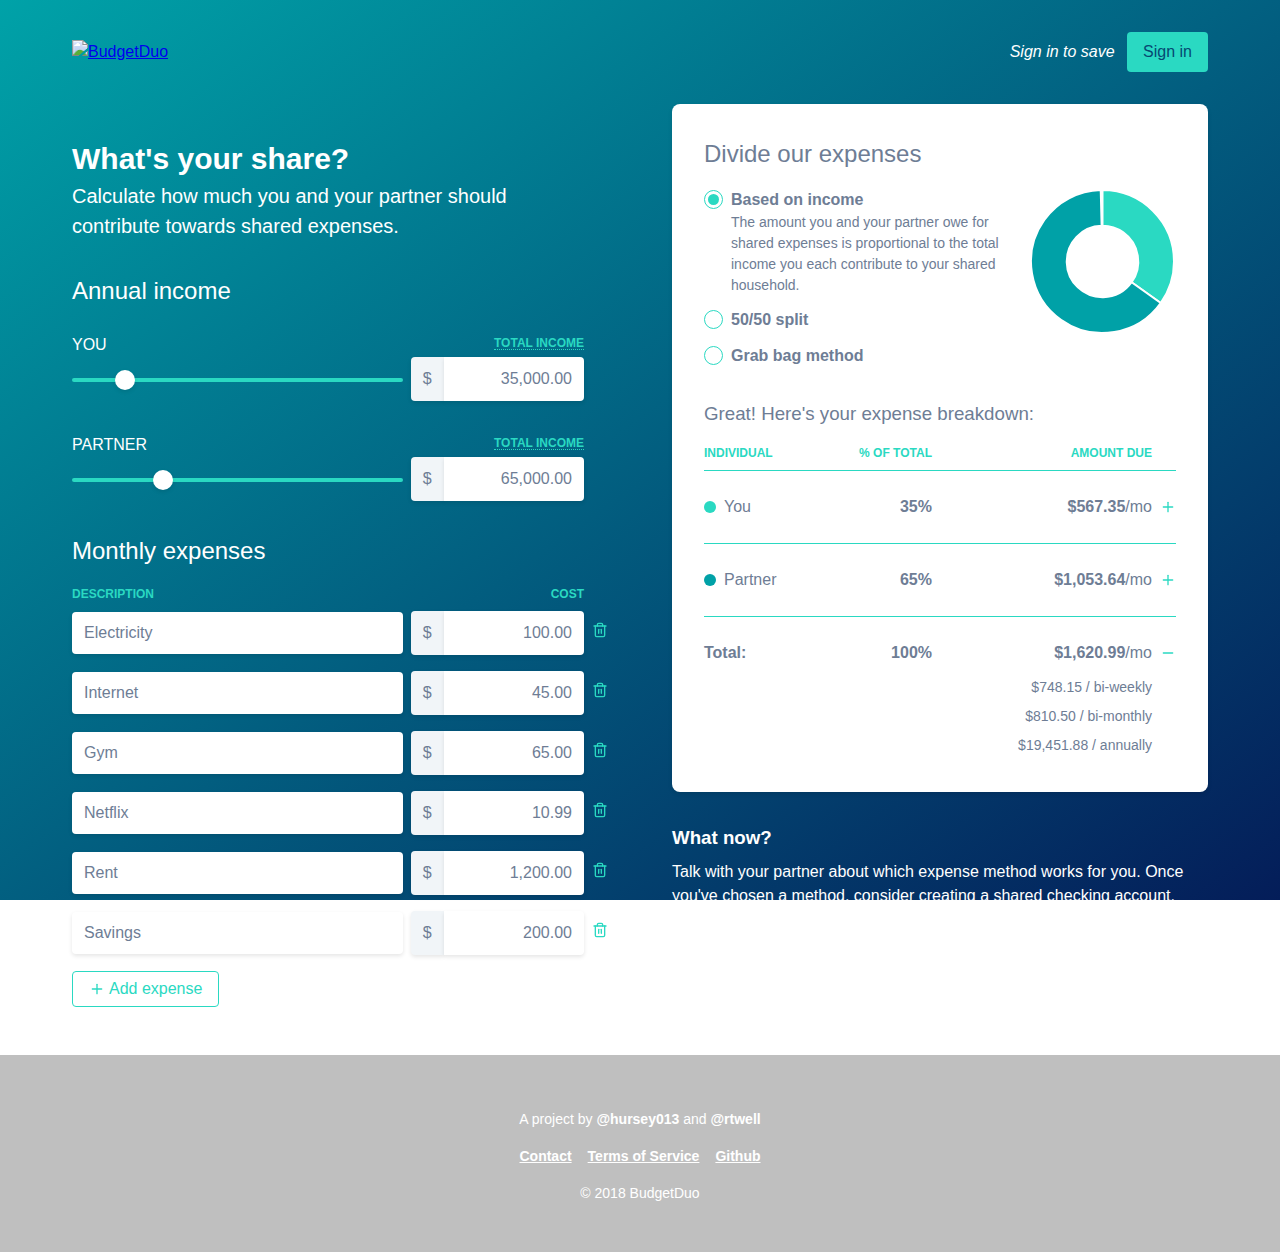
==== commit beac30c9: "Updates" ====
--- a/index.html
+++ b/index.html
@@ -1 +1 @@
-<!DOCTYPE html> <html lang=en class=h-full> <head> <script async src="https://www.googletagmanager.com/gtag/js?id=UA-118225860-1"></script> <script>function gtag(){dataLayer.push(arguments)}window.dataLayer=window.dataLayer||[],gtag("js",new Date),gtag("config","UA-118225860-1")</script> <meta charset=UTF-8> <meta name=viewport content="width=device-width,initial-scale=1"> <meta http-equiv=X-UA-Compatible content="ie=edge"> <title>BudgetDuo - Shared expense calculator</title> <meta name=description content="Calculate how much you and your partner should contribute towards shared expenses."> <meta name=image content=https://budgetduo.com/images/logo_360x360.png> <meta itemprop=name content=BudgetDuo> <meta itemprop=description content="Calculate how much you and your partner should contribute towards shared expenses."> <meta itemprop=image content=https://budgetduo.com/images/logo_360x360.png> <meta name=twitter:card content=summary> <meta name=twitter:title content=BudgetDuo> <meta name=twitter:description content="Calculate how much you and your partner should contribute towards shared expenses."> <meta name=twitter:image content=https://budgetduo.com/images/logo_360x360.png> <meta property=og:title content=BudgetDuo> <meta property=fb:app_id content=1970001709690705> <meta property=og:description content="Calculate how much you and your partner should contribute towards shared expenses."> <meta property=og:url content=https://budgetduo.com> <meta property=og:site_name content=BudgetDuo> <meta property=og:type content=website> <meta property=og:image content=https://budgetduo.com/images/logo_360x360.png /> <link rel="shortcut icon" href="favicon.ico"><link href="style.87147717b5f317a9eec0.css" rel="stylesheet"></head> <body class="bg-gradient bg-fixed bg-no-repeat font-source-sans font-normal leading-normal text-grey h-full flex flex-col"> <div class="page flex-1 hidden" id=main> <div class="flex flex-col flex-1 min-h-screen"> <header class="container mx-auto px-4 pt-4 lg:px-8 lg:pt-8 flex-none"> <div class="flex items-center justify-between"> <a href=/ > <h1 class=sr-only>BudgetDuo</h1> <img src=images/logo.svg?06404421c83abc362f93a476a59e02b4 alt=BudgetDuo aria-hidden=true> </a> <ul class=list-reset> <li> <span class="mr-2 text-white italic hidden lg:inline-block">Sign in to save</span> <a class="signin inline-block rounded py-2 px-4 bg-teal no-underline text-blue-dark hover:bg-teal-light" href=#>Sign in</a> </li> <li class=hidden> <span id=notification class="animated mr-2 text-white italic inline-block hidden"></span> <a class="signout inline-block text-teal py-2 px-4 border rounded hover:border-teal-light hover:text-teal-light no-underline" href=#>Sign out</a> </li> </ul> </div> </header> <main class="container mx-auto p-4 lg:p-8 flex-1 flex-auto overflow-hidden"> <div class="flex flex-wrap -mx-8"> <div class="w-full lg:w-1/2 px-8 mb-8 lg:mb-0"> <div class="text-white mt-8"> <h2 class=text-3xl>What's your share?</h2> <p class="text-xl font-light mr-6">Calculate how much you and your partner should contribute towards shared expenses.</p> </div> <h3 class="mb-6 mt-8 font-normal text-white text-2xl">Annual income</h3> <div id=incomes></div> <h3 class="mb-4 font-normal text-white text-2xl">Monthly expenses</h3> <div id=expenses-wrapper> <div class="flex items-center -mx-1 mb-2"> <div class="label flex-1 px-1" id=expense_description> Description </div> <div class="split-adhoc-label label flex-none w-1/4 px-1" id=expense_payer> Payer </div> <div class="label flex-none w-2/5 lg:w-1/3 px-1 text-right mr-6" id=expense_cost> Cost </div> </div> <div id=expenses></div> </div> <button class="add w-full lg:w-auto text-teal py-2 px-4 border rounded flex items-center my-4 hover:border-teal-light hover:text-teal-light"> <svg xmlns=http://www.w3.org/2000/svg viewBox="0 0 24 24" fill=none stroke-width=2 stroke-linecap=round stroke-linejoin=round class="stroke-current h-4 w-4 mr-1 pointer-events-none"><line x1=12 y1=5 x2=12 y2=19></line><line x1=5 y1=12 x2=19 y2=12></line></svg> Add expense </button> </div> <div class="w-full lg:w-1/2 px-8 mb-6 lg:mb-0"> <div class="bg-white rounded-lg shadow p-4 lg:p-8 mb-8"> <h2 class="mb-4 font-normal">Divide our expenses</h2> <div class="flex mb-8 -mx-2"> <div class="w-2/3 px-2"> <ul id=split class=list-reset> <li class="block mb-3 flex"> <input type=radio name=split value=income class="radio mr-2 flex-none" id=split-income checked=checked /> <label for=split-income class=cursor-pointer> <span class=font-bold>Based on income</span> <p class=text-sm>The amount you and your partner owe for shared expenses is proportional to the total income you each contribute to your shared household.</p> </label> </li> <li class="block mb-3 flex"> <input type=radio name=split value=half class="radio mr-2 flex-none" id=split-half /> <label for=split-half class=cursor-pointer> <span class=font-bold>50/50 split</span> <p class=text-sm>Your shared expenses are split in half for you and your partner. <span class=italic>When using this method, your income is irrelevant.</span></p> </label> </li> <li class="block flex"> <input type=radio name=split value=adhoc class="radio mr-2 flex-none" id=split-adhoc /> <label for=split-adhoc class=cursor-pointer> <span class=font-bold>Grab bag method</span> <p class=text-sm>Designate who will be responsible for each bill using the dropdown menu next to each expense. <span class=italic>When using this method, your income is irrelevant.</span></p> </label> </li> </ul> </div> <div class="w-1/3 px-2"> <canvas id=chart width=100% height=100%></canvas> </div> </div> <h3 class="mb-4 font-normal">Great! Here's your expense breakdown:</h3> <div class=border-b> <div class="row justify-end pt-0 pb-2"> <div class="col flex-1"> <span class=label>Individual</span> </div> <div class="col w-1/5 text-right"> <span class=label>% of total</span> </div> <div class="col w-1/2 text-right"> <span class="label mr-6">Amount due</span> </div> </div> </div> <div id=rows></div> <a href=# class="row flex-wrap no-underline text-grey border-b-0 pb-2 lg:pb-0 expanded" id=row-total> <div class="col flex-1 font-bold"> Total: </div> <div class="col w-1/5 text-right font-bold"> 100% </div> <div class="col w-1/2 flex items-center justify-end text-right"> <div class=truncate> <span class="report-total font-bold"></span>/mo </div> <span class=""> <svg xmlns=http://www.w3.org/2000/svg viewBox="0 0 24 24" fill=none stroke-width=2 stroke-linecap=round stroke-linejoin=round class="open ml-2 text-teal stroke-current h-4 w-4 pointer-events-none"><line x1=12 y1=5 x2=12 y2=19></line><line x1=5 y1=12 x2=19 y2=12></line></svg> <svg xmlns=http://www.w3.org/2000/svg viewBox="0 0 24 24" fill=none stroke-width=2 stroke-linecap=round stroke-linejoin=round class="close ml-2 text-teal stroke-current h-4 w-4 pointer-events-none"><line x1=5 y1=12 x2=19 y2=12></line></svg> </span> </div> <ul class="details col list-reset mt-2 mr-6 w-full text-right text-sm"> <li class=py-1><span class=report-total-biweekly></span> / bi-weekly</li> <li class=py-1><span class=report-total-bimonthly></span> / bi-monthly</li> <li class=py-1><span class=report-total-annually></span> / annually</li> </ul> </a> </div> <div class=text-white> <h3 class=my-2>What now?</h3> <p class=mb-2>Talk with your partner about which expense method works for you. Once you've chosen a method, consider creating a shared checking account, depositing contributions from each paycheck, and paying bills using your new account for a worry-free, streamlined financial solution.</p> </div> </div> </div> </main> <footer class="bg-smoke p-8 flex-none"> <div class="container mx-auto text-sm text-white text-center"> <img src=images/mark_knockout.svg?d4016eebaea452add6823b7ad7ef5471 alt="" class="w-8 mb-4"> <p class=mb-4>A project by <a href=https://github.com/hursey013/ class="text-white font-bold no-underline">@hursey013</a> and <a href=http://rtwell.com class="text-white font-bold no-underline">@rtwell</a> </p> <ul class="list-reset flex mb-4 justify-center"> <li class=mx-2> <a href=mailto:hursey013@pm.me class="text-white font-bold">Contact</a> </li> <li class=mx-2> <a href=tos.html class="text-white font-bold" target=_blank>Terms of Service</a> </li> <li class=mx-2> <a href=https://github.com/hursey013/budget-duo class="text-white font-bold">Github</a> </li> </ul> <p class=mb-4>&copy; 2018 BudgetDuo</p> </div> </footer> </div> </div> <div class="page flex-1" id=login> <div class="h-full flex flex-col justify-center text-center text-white"> <a href=#><img src=images/logo.svg?06404421c83abc362f93a476a59e02b4 alt=BudgetDuo aria-hidden=true class=mb-6></a> <h1 class=sr-only>BudgetDuo</h1> <div class="loader ball-scale-ripple"> <div class=mx-auto></div> </div> <div id=firebaseui-auth-container></div> </div> </div> <script type="text/javascript" src="main.56800e2a9fa9ecf91ac3.js"></script></body> </html> +<!DOCTYPE html> <html lang=en class=h-full> <head> <script async src="https://www.googletagmanager.com/gtag/js?id=UA-118225860-1"></script> <script>function gtag(){dataLayer.push(arguments)}window.dataLayer=window.dataLayer||[],gtag("js",new Date),gtag("config","UA-118225860-1")</script> <meta charset=UTF-8> <meta name=viewport content="width=device-width,initial-scale=1"> <meta http-equiv=X-UA-Compatible content="ie=edge"> <title>BudgetDuo - Shared expense calculator</title> <meta name=description content="Calculate how much you and your partner should contribute towards shared expenses."> <meta name=image content=https://budgetduo.com/images/logo_360x360.png> <meta itemprop=name content=BudgetDuo> <meta itemprop=description content="Calculate how much you and your partner should contribute towards shared expenses."> <meta itemprop=image content=https://budgetduo.com/images/logo_360x360.png> <meta name=twitter:card content=summary> <meta name=twitter:title content=BudgetDuo> <meta name=twitter:description content="Calculate how much you and your partner should contribute towards shared expenses."> <meta name=twitter:image content=https://budgetduo.com/images/logo_360x360.png> <meta property=og:title content=BudgetDuo> <meta property=fb:app_id content=1970001709690705> <meta property=og:description content="Calculate how much you and your partner should contribute towards shared expenses."> <meta property=og:url content=https://budgetduo.com> <meta property=og:site_name content=BudgetDuo> <meta property=og:type content=website> <meta property=og:image content=https://budgetduo.com/images/logo_360x360.png /> <link rel="shortcut icon" href="favicon.ico"><link href="style.a6f2df0e7d911fd8795a.css" rel="stylesheet"></head> <body class="bg-gradient bg-fixed bg-no-repeat font-source-sans font-normal leading-normal text-grey h-full flex flex-col"> <div class="page flex-1 hidden" id=main> <div class="flex flex-col flex-1 min-h-screen"> <header class="container mx-auto px-4 pt-4 lg:px-8 lg:pt-8 flex-none"> <div class="flex items-center justify-between"> <a href=/ > <h1 class=sr-only>BudgetDuo</h1> <img src=images/logo.svg?06404421c83abc362f93a476a59e02b4 alt=BudgetDuo aria-hidden=true> </a> <ul class=list-reset> <li> <span class="mr-2 text-white italic hidden lg:inline-block">Sign in to save</span> <a class="signin inline-block rounded py-2 px-4 bg-teal no-underline text-blue-dark hover:bg-teal-light" href=#>Sign in</a> </li> <li class=hidden> <span id=notification class="animated mr-2 text-white italic inline-block hidden"></span> <a class="signout inline-block text-teal py-2 px-4 border rounded hover:border-teal-light hover:text-teal-light no-underline" href=#>Sign out</a> </li> </ul> </div> </header> <main class="container mx-auto p-4 lg:p-8 flex-1 flex-auto overflow-hidden"> <div class="flex flex-wrap -mx-8"> <div class="w-full lg:w-1/2 px-8 mb-8 lg:mb-0"> <div class="text-white mt-8"> <h2 class=text-3xl>What's your share?</h2> <p class="text-xl font-light mr-6">Calculate how much you and your partner should contribute towards shared expenses.</p> </div> <h3 class="mb-6 mt-8 font-normal text-white text-2xl">Annual income</h3> <div id=incomes></div> <h3 class="mb-4 font-normal text-white text-2xl">Monthly expenses</h3> <div id=expenses-wrapper> <div class="flex items-center -mx-1 mb-2"> <div class="label flex-1 px-1" id=expense_description> Description </div> <div class="split-adhoc-label label flex-none w-1/4 px-1" id=expense_payer> Payer </div> <div class="label flex-none w-2/5 lg:w-1/3 px-1 text-right mr-6" id=expense_cost> Cost </div> </div> <div id=expenses></div> </div> <button class="add w-full lg:w-auto text-teal py-2 px-4 border rounded flex items-center my-4 hover:border-teal-light hover:text-teal-light"> <svg xmlns=http://www.w3.org/2000/svg viewBox="0 0 24 24" fill=none stroke-width=2 stroke-linecap=round stroke-linejoin=round class="stroke-current h-4 w-4 mr-1 pointer-events-none"><line x1=12 y1=5 x2=12 y2=19></line><line x1=5 y1=12 x2=19 y2=12></line></svg> Add expense </button> </div> <div class="w-full lg:w-1/2 px-8 mb-6 lg:mb-0"> <div class="bg-white rounded-lg shadow p-4 lg:p-8 mb-8"> <h2 class="mb-4 font-normal">Divide our expenses</h2> <div class="flex mb-8 -mx-2"> <div class="w-2/3 px-2"> <ul id=split class=list-reset> <li class="block mb-3 flex"> <input type=radio name=split value=income class="radio mr-2 flex-none" id=split-income checked=checked /> <label for=split-income class=cursor-pointer> <span class=font-bold>Based on income</span> <p class=text-sm>The amount you and your partner owe for shared expenses is proportional to the total income you each contribute to your shared household.</p> </label> </li> <li class="block mb-3 flex"> <input type=radio name=split value=half class="radio mr-2 flex-none" id=split-half /> <label for=split-half class=cursor-pointer> <span class=font-bold>50/50 split</span> <p class=text-sm>Your shared expenses are split in half for you and your partner. <span class=italic>When using this method, your income is irrelevant.</span></p> </label> </li> <li class="block flex"> <input type=radio name=split value=adhoc class="radio mr-2 flex-none" id=split-adhoc /> <label for=split-adhoc class=cursor-pointer> <span class=font-bold>Grab bag method</span> <p class=text-sm>Designate who will be responsible for each bill using the dropdown menu next to each expense. <span class=italic>When using this method, your income is irrelevant.</span></p> </label> </li> </ul> </div> <div class="w-1/3 px-2"> <canvas id=chart width=100% height=100%></canvas> </div> </div> <h3 class="mb-4 font-normal">Great! Here's your expense breakdown:</h3> <div class=border-b> <div class="row justify-end pt-0 pb-2"> <div class="col flex-1"> <span class=label>Individual</span> </div> <div class="col w-1/5 text-right"> <span class=label>% of total</span> </div> <div class="col w-1/2 text-right"> <span class="label mr-6">Amount due</span> </div> </div> </div> <div id=rows></div> <a href=# class="row flex-wrap no-underline text-grey border-b-0 pb-2 lg:pb-0 expanded" id=row-total> <div class="col flex-1 font-bold"> Total: </div> <div class="col w-1/5 text-right font-bold"> 100% </div> <div class="col w-1/2 flex items-center justify-end text-right"> <div class=truncate> <span class="report-total font-bold"></span>/mo </div> <span class=""> <svg xmlns=http://www.w3.org/2000/svg viewBox="0 0 24 24" fill=none stroke-width=2 stroke-linecap=round stroke-linejoin=round class="open ml-2 text-teal stroke-current h-4 w-4 pointer-events-none"><line x1=12 y1=5 x2=12 y2=19></line><line x1=5 y1=12 x2=19 y2=12></line></svg> <svg xmlns=http://www.w3.org/2000/svg viewBox="0 0 24 24" fill=none stroke-width=2 stroke-linecap=round stroke-linejoin=round class="close ml-2 text-teal stroke-current h-4 w-4 pointer-events-none"><line x1=5 y1=12 x2=19 y2=12></line></svg> </span> </div> <ul class="details col list-reset mt-2 mr-6 w-full text-right text-sm"> <li class=py-1><span class=report-total-biweekly></span> / bi-weekly</li> <li class=py-1><span class=report-total-bimonthly></span> / bi-monthly</li> <li class=py-1><span class=report-total-annually></span> / annually</li> </ul> </a> </div> <div class=text-white> <h3 class=my-2>What now?</h3> <p class=mb-2>Talk with your partner about which expense method works for you. Once you've chosen a method, consider creating a shared checking account, depositing contributions from each paycheck, and paying bills using your new account for a worry-free, streamlined financial solution.</p> </div> </div> </div> </main> <footer class="bg-smoke p-8 flex-none"> <div class="container mx-auto text-sm text-white text-center"> <img src=images/mark_knockout.svg?d4016eebaea452add6823b7ad7ef5471 alt="" class="w-8 mb-4"> <p class=mb-4>A project by <a href=https://github.com/hursey013/ class="text-white font-bold no-underline">@hursey013</a> and <a href=http://rtwell.com class="text-white font-bold no-underline">@rtwell</a> </p> <ul class="list-reset flex mb-4 justify-center"> <li class=mx-2> <a href=mailto:hello@budgetduo.com class="text-white font-bold">Contact</a> </li> <li class=mx-2> <a href=tos.html class="text-white font-bold" target=_blank>Terms of Service</a> </li> <li class=mx-2> <a href=https://github.com/hursey013/budget-duo class="text-white font-bold">Github</a> </li> </ul> <p class=mb-4>&copy; 2018 BudgetDuo</p> </div> </footer> </div> </div> <div class="page flex-1" id=login> <div class="h-full flex flex-col justify-center text-center text-white"> <a href=#><img src=images/logo.svg?06404421c83abc362f93a476a59e02b4 alt=BudgetDuo aria-hidden=true class=mb-6></a> <h1 class=sr-only>BudgetDuo</h1> <div class="loader ball-scale-ripple"> <div class=mx-auto></div> </div> <div id=firebaseui-auth-container></div> </div> </div> <script type="text/javascript" src="main.56800e2a9fa9ecf91ac3.js"></script></body> </html> --- a/style.a6f2df0e7d911fd8795a.css
+++ b/style.a6f2df0e7d911fd8795a.css
@@ -0,0 +1,10 @@
+@import url(https://fonts.googleapis.com/css?family=Roboto:400,500,700);/*!
+ * animate.css -http://daneden.me/animate
+ * Version - 3.6.0
+ * Licensed under the MIT license - http://opensource.org/licenses/MIT
+ *
+ * Copyright (c) 2018 Daniel Eden
+ */.animated{-webkit-animation-duration:1s;animation-duration:1s;-webkit-animation-fill-mode:both;animation-fill-mode:both}.animated.infinite{-webkit-animation-iteration-count:infinite;animation-iteration-count:infinite}@-webkit-keyframes bounce{0%,20%,53%,80%,to{-webkit-animation-timing-function:cubic-bezier(.215,.61,.355,1);animation-timing-function:cubic-bezier(.215,.61,.355,1);-webkit-transform:translateZ(0);transform:translateZ(0)}40%,43%{-webkit-animation-timing-function:cubic-bezier(.755,.05,.855,.06);animation-timing-function:cubic-bezier(.755,.05,.855,.06);-webkit-transform:translate3d(0,-30px,0);transform:translate3d(0,-30px,0)}70%{-webkit-animation-timing-function:cubic-bezier(.755,.05,.855,.06);animation-timing-function:cubic-bezier(.755,.05,.855,.06);-webkit-transform:translate3d(0,-15px,0);transform:translate3d(0,-15px,0)}90%{-webkit-transform:translate3d(0,-4px,0);transform:translate3d(0,-4px,0)}}@keyframes bounce{0%,20%,53%,80%,to{-webkit-animation-timing-function:cubic-bezier(.215,.61,.355,1);animation-timing-function:cubic-bezier(.215,.61,.355,1);-webkit-transform:translateZ(0);transform:translateZ(0)}40%,43%{-webkit-animation-timing-function:cubic-bezier(.755,.05,.855,.06);animation-timing-function:cubic-bezier(.755,.05,.855,.06);-webkit-transform:translate3d(0,-30px,0);transform:translate3d(0,-30px,0)}70%{-webkit-animation-timing-function:cubic-bezier(.755,.05,.855,.06);animation-timing-function:cubic-bezier(.755,.05,.855,.06);-webkit-transform:translate3d(0,-15px,0);transform:translate3d(0,-15px,0)}90%{-webkit-transform:translate3d(0,-4px,0);transform:translate3d(0,-4px,0)}}.bounce{-webkit-animation-name:bounce;animation-name:bounce;-webkit-transform-origin:center bottom;transform-origin:center bottom}@-webkit-keyframes flash{0%,50%,to{opacity:1}25%,75%{opacity:0}}@keyframes flash{0%,50%,to{opacity:1}25%,75%{opacity:0}}.flash{-webkit-animation-name:flash;animation-name:flash}@-webkit-keyframes pulse{0%{-webkit-transform:scaleX(1);transform:scaleX(1)}50%{-webkit-transform:scale3d(1.05,1.05,1.05);transform:scale3d(1.05,1.05,1.05)}to{-webkit-transform:scaleX(1);transform:scaleX(1)}}@keyframes pulse{0%{-webkit-transform:scaleX(1);transform:scaleX(1)}50%{-webkit-transform:scale3d(1.05,1.05,1.05);transform:scale3d(1.05,1.05,1.05)}to{-webkit-transform:scaleX(1);transform:scaleX(1)}}.pulse{-webkit-animation-name:pulse;animation-name:pulse}@-webkit-keyframes rubberBand{0%{-webkit-transform:scaleX(1);transform:scaleX(1)}30%{-webkit-transform:scale3d(1.25,.75,1);transform:scale3d(1.25,.75,1)}40%{-webkit-transform:scale3d(.75,1.25,1);transform:scale3d(.75,1.25,1)}50%{-webkit-transform:scale3d(1.15,.85,1);transform:scale3d(1.15,.85,1)}65%{-webkit-transform:scale3d(.95,1.05,1);transform:scale3d(.95,1.05,1)}75%{-webkit-transform:scale3d(1.05,.95,1);transform:scale3d(1.05,.95,1)}to{-webkit-transform:scaleX(1);transform:scaleX(1)}}@keyframes rubberBand{0%{-webkit-transform:scaleX(1);transform:scaleX(1)}30%{-webkit-transform:scale3d(1.25,.75,1);transform:scale3d(1.25,.75,1)}40%{-webkit-transform:scale3d(.75,1.25,1);transform:scale3d(.75,1.25,1)}50%{-webkit-transform:scale3d(1.15,.85,1);transform:scale3d(1.15,.85,1)}65%{-webkit-transform:scale3d(.95,1.05,1);transform:scale3d(.95,1.05,1)}75%{-webkit-transform:scale3d(1.05,.95,1);transform:scale3d(1.05,.95,1)}to{-webkit-transform:scaleX(1);transform:scaleX(1)}}.rubberBand{-webkit-animation-name:rubberBand;animation-name:rubberBand}@-webkit-keyframes shake{0%,to{-webkit-transform:translateZ(0);transform:translateZ(0)}10%,30%,50%,70%,90%{-webkit-transform:translate3d(-10px,0,0);transform:translate3d(-10px,0,0)}20%,40%,60%,80%{-webkit-transform:translate3d(10px,0,0);transform:translate3d(10px,0,0)}}@keyframes shake{0%,to{-webkit-transform:translateZ(0);transform:translateZ(0)}10%,30%,50%,70%,90%{-webkit-transform:translate3d(-10px,0,0);transform:translate3d(-10px,0,0)}20%,40%,60%,80%{-webkit-transform:translate3d(10px,0,0);transform:translate3d(10px,0,0)}}.shake{-webkit-animation-name:shake;animation-name:shake}@-webkit-keyframes headShake{0%{-webkit-transform:translateX(0);transform:translateX(0)}6.5%{-webkit-transform:translateX(-6px) rotateY(-9deg);transform:translateX(-6px) rotateY(-9deg)}18.5%{-webkit-transform:translateX(5px) rotateY(7deg);transform:translateX(5px) rotateY(7deg)}31.5%{-webkit-transform:translateX(-3px) rotateY(-5deg);transform:translateX(-3px) rotateY(-5deg)}43.5%{-webkit-transform:translateX(2px) rotateY(3deg);transform:translateX(2px) rotateY(3deg)}50%{-webkit-transform:translateX(0);transform:translateX(0)}}@keyframes headShake{0%{-webkit-transform:translateX(0);transform:translateX(0)}6.5%{-webkit-transform:translateX(-6px) rotateY(-9deg);transform:translateX(-6px) rotateY(-9deg)}18.5%{-webkit-transform:translateX(5px) rotateY(7deg);transform:translateX(5px) rotateY(7deg)}31.5%{-webkit-transform:translateX(-3px) rotateY(-5deg);transform:translateX(-3px) rotateY(-5deg)}43.5%{-webkit-transform:translateX(2px) rotateY(3deg);transform:translateX(2px) rotateY(3deg)}50%{-webkit-transform:translateX(0);transform:translateX(0)}}.headShake{-webkit-animation-timing-function:ease-in-out;animation-timing-function:ease-in-out;-webkit-animation-name:headShake;animation-name:headShake}@-webkit-keyframes swing{20%{-webkit-transform:rotate(15deg);transform:rotate(15deg)}40%{-webkit-transform:rotate(-10deg);transform:rotate(-10deg)}60%{-webkit-transform:rotate(5deg);transform:rotate(5deg)}80%{-webkit-transform:rotate(-5deg);transform:rotate(-5deg)}to{-webkit-transform:rotate(0deg);transform:rotate(0deg)}}@keyframes swing{20%{-webkit-transform:rotate(15deg);transform:rotate(15deg)}40%{-webkit-transform:rotate(-10deg);transform:rotate(-10deg)}60%{-webkit-transform:rotate(5deg);transform:rotate(5deg)}80%{-webkit-transform:rotate(-5deg);transform:rotate(-5deg)}to{-webkit-transform:rotate(0deg);transform:rotate(0deg)}}.swing{-webkit-transform-origin:top center;transform-origin:top center;-webkit-animation-name:swing;animation-name:swing}@-webkit-keyframes tada{0%{-webkit-transform:scaleX(1);transform:scaleX(1)}10%,20%{-webkit-transform:scale3d(.9,.9,.9) rotate(-3deg);transform:scale3d(.9,.9,.9) rotate(-3deg)}30%,50%,70%,90%{-webkit-transform:scale3d(1.1,1.1,1.1) rotate(3deg);transform:scale3d(1.1,1.1,1.1) rotate(3deg)}40%,60%,80%{-webkit-transform:scale3d(1.1,1.1,1.1) rotate(-3deg);transform:scale3d(1.1,1.1,1.1) rotate(-3deg)}to{-webkit-transform:scaleX(1);transform:scaleX(1)}}@keyframes tada{0%{-webkit-transform:scaleX(1);transform:scaleX(1)}10%,20%{-webkit-transform:scale3d(.9,.9,.9) rotate(-3deg);transform:scale3d(.9,.9,.9) rotate(-3deg)}30%,50%,70%,90%{-webkit-transform:scale3d(1.1,1.1,1.1) rotate(3deg);transform:scale3d(1.1,1.1,1.1) rotate(3deg)}40%,60%,80%{-webkit-transform:scale3d(1.1,1.1,1.1) rotate(-3deg);transform:scale3d(1.1,1.1,1.1) rotate(-3deg)}to{-webkit-transform:scaleX(1);transform:scaleX(1)}}.tada{-webkit-animation-name:tada;animation-name:tada}@-webkit-keyframes wobble{0%{-webkit-transform:translateZ(0);transform:translateZ(0)}15%{-webkit-transform:translate3d(-25%,0,0) rotate(-5deg);transform:translate3d(-25%,0,0) rotate(-5deg)}30%{-webkit-transform:translate3d(20%,0,0) rotate(3deg);transform:translate3d(20%,0,0) rotate(3deg)}45%{-webkit-transform:translate3d(-15%,0,0) rotate(-3deg);transform:translate3d(-15%,0,0) rotate(-3deg)}60%{-webkit-transform:translate3d(10%,0,0) rotate(2deg);transform:translate3d(10%,0,0) rotate(2deg)}75%{-webkit-transform:translate3d(-5%,0,0) rotate(-1deg);transform:translate3d(-5%,0,0) rotate(-1deg)}to{-webkit-transform:translateZ(0);transform:translateZ(0)}}@keyframes wobble{0%{-webkit-transform:translateZ(0);transform:translateZ(0)}15%{-webkit-transform:translate3d(-25%,0,0) rotate(-5deg);transform:translate3d(-25%,0,0) rotate(-5deg)}30%{-webkit-transform:translate3d(20%,0,0) rotate(3deg);transform:translate3d(20%,0,0) rotate(3deg)}45%{-webkit-transform:translate3d(-15%,0,0) rotate(-3deg);transform:translate3d(-15%,0,0) rotate(-3deg)}60%{-webkit-transform:translate3d(10%,0,0) rotate(2deg);transform:translate3d(10%,0,0) rotate(2deg)}75%{-webkit-transform:translate3d(-5%,0,0) rotate(-1deg);transform:translate3d(-5%,0,0) rotate(-1deg)}to{-webkit-transform:translateZ(0);transform:translateZ(0)}}.wobble{-webkit-animation-name:wobble;animation-name:wobble}@-webkit-keyframes jello{0%,11.1%,to{-webkit-transform:translateZ(0);transform:translateZ(0)}22.2%{-webkit-transform:skewX(-12.5deg) skewY(-12.5deg);transform:skewX(-12.5deg) skewY(-12.5deg)}33.3%{-webkit-transform:skewX(6.25deg) skewY(6.25deg);transform:skewX(6.25deg) skewY(6.25deg)}44.4%{-webkit-transform:skewX(-3.125deg) skewY(-3.125deg);transform:skewX(-3.125deg) skewY(-3.125deg)}55.5%{-webkit-transform:skewX(1.5625deg) skewY(1.5625deg);transform:skewX(1.5625deg) skewY(1.5625deg)}66.6%{-webkit-transform:skewX(-.78125deg) skewY(-.78125deg);transform:skewX(-.78125deg) skewY(-.78125deg)}77.7%{-webkit-transform:skewX(.390625deg) skewY(.390625deg);transform:skewX(.390625deg) skewY(.390625deg)}88.8%{-webkit-transform:skewX(-.1953125deg) skewY(-.1953125deg);transform:skewX(-.1953125deg) skewY(-.1953125deg)}}@keyframes jello{0%,11.1%,to{-webkit-transform:translateZ(0);transform:translateZ(0)}22.2%{-webkit-transform:skewX(-12.5deg) skewY(-12.5deg);transform:skewX(-12.5deg) skewY(-12.5deg)}33.3%{-webkit-transform:skewX(6.25deg) skewY(6.25deg);transform:skewX(6.25deg) skewY(6.25deg)}44.4%{-webkit-transform:skewX(-3.125deg) skewY(-3.125deg);transform:skewX(-3.125deg) skewY(-3.125deg)}55.5%{-webkit-transform:skewX(1.5625deg) skewY(1.5625deg);transform:skewX(1.5625deg) skewY(1.5625deg)}66.6%{-webkit-transform:skewX(-.78125deg) skewY(-.78125deg);transform:skewX(-.78125deg) skewY(-.78125deg)}77.7%{-webkit-transform:skewX(.390625deg) skewY(.390625deg);transform:skewX(.390625deg) skewY(.390625deg)}88.8%{-webkit-transform:skewX(-.1953125deg) skewY(-.1953125deg);transform:skewX(-.1953125deg) skewY(-.1953125deg)}}.jello{-webkit-animation-name:jello;animation-name:jello;-webkit-transform-origin:center;transform-origin:center}@-webkit-keyframes bounceIn{0%,20%,40%,60%,80%,to{-webkit-animation-timing-function:cubic-bezier(.215,.61,.355,1);animation-timing-function:cubic-bezier(.215,.61,.355,1)}0%{opacity:0;-webkit-transform:scale3d(.3,.3,.3);transform:scale3d(.3,.3,.3)}20%{-webkit-transform:scale3d(1.1,1.1,1.1);transform:scale3d(1.1,1.1,1.1)}40%{-webkit-transform:scale3d(.9,.9,.9);transform:scale3d(.9,.9,.9)}60%{opacity:1;-webkit-transform:scale3d(1.03,1.03,1.03);transform:scale3d(1.03,1.03,1.03)}80%{-webkit-transform:scale3d(.97,.97,.97);transform:scale3d(.97,.97,.97)}to{opacity:1;-webkit-transform:scaleX(1);transform:scaleX(1)}}@keyframes bounceIn{0%,20%,40%,60%,80%,to{-webkit-animation-timing-function:cubic-bezier(.215,.61,.355,1);animation-timing-function:cubic-bezier(.215,.61,.355,1)}0%{opacity:0;-webkit-transform:scale3d(.3,.3,.3);transform:scale3d(.3,.3,.3)}20%{-webkit-transform:scale3d(1.1,1.1,1.1);transform:scale3d(1.1,1.1,1.1)}40%{-webkit-transform:scale3d(.9,.9,.9);transform:scale3d(.9,.9,.9)}60%{opacity:1;-webkit-transform:scale3d(1.03,1.03,1.03);transform:scale3d(1.03,1.03,1.03)}80%{-webkit-transform:scale3d(.97,.97,.97);transform:scale3d(.97,.97,.97)}to{opacity:1;-webkit-transform:scaleX(1);transform:scaleX(1)}}.bounceIn{-webkit-animation-duration:.75s;animation-duration:.75s;-webkit-animation-name:bounceIn;animation-name:bounceIn}@-webkit-keyframes bounceInDown{0%,60%,75%,90%,to{-webkit-animation-timing-function:cubic-bezier(.215,.61,.355,1);animation-timing-function:cubic-bezier(.215,.61,.355,1)}0%{opacity:0;-webkit-transform:translate3d(0,-3000px,0);transform:translate3d(0,-3000px,0)}60%{opacity:1;-webkit-transform:translate3d(0,25px,0);transform:translate3d(0,25px,0)}75%{-webkit-transform:translate3d(0,-10px,0);transform:translate3d(0,-10px,0)}90%{-webkit-transform:translate3d(0,5px,0);transform:translate3d(0,5px,0)}to{-webkit-transform:translateZ(0);transform:translateZ(0)}}@keyframes bounceInDown{0%,60%,75%,90%,to{-webkit-animation-timing-function:cubic-bezier(.215,.61,.355,1);animation-timing-function:cubic-bezier(.215,.61,.355,1)}0%{opacity:0;-webkit-transform:translate3d(0,-3000px,0);transform:translate3d(0,-3000px,0)}60%{opacity:1;-webkit-transform:translate3d(0,25px,0);transform:translate3d(0,25px,0)}75%{-webkit-transform:translate3d(0,-10px,0);transform:translate3d(0,-10px,0)}90%{-webkit-transform:translate3d(0,5px,0);transform:translate3d(0,5px,0)}to{-webkit-transform:translateZ(0);transform:translateZ(0)}}.bounceInDown{-webkit-animation-name:bounceInDown;animation-name:bounceInDown}@-webkit-keyframes bounceInLeft{0%,60%,75%,90%,to{-webkit-animation-timing-function:cubic-bezier(.215,.61,.355,1);animation-timing-function:cubic-bezier(.215,.61,.355,1)}0%{opacity:0;-webkit-transform:translate3d(-3000px,0,0);transform:translate3d(-3000px,0,0)}60%{opacity:1;-webkit-transform:translate3d(25px,0,0);transform:translate3d(25px,0,0)}75%{-webkit-transform:translate3d(-10px,0,0);transform:translate3d(-10px,0,0)}90%{-webkit-transform:translate3d(5px,0,0);transform:translate3d(5px,0,0)}to{-webkit-transform:translateZ(0);transform:translateZ(0)}}@keyframes bounceInLeft{0%,60%,75%,90%,to{-webkit-animation-timing-function:cubic-bezier(.215,.61,.355,1);animation-timing-function:cubic-bezier(.215,.61,.355,1)}0%{opacity:0;-webkit-transform:translate3d(-3000px,0,0);transform:translate3d(-3000px,0,0)}60%{opacity:1;-webkit-transform:translate3d(25px,0,0);transform:translate3d(25px,0,0)}75%{-webkit-transform:translate3d(-10px,0,0);transform:translate3d(-10px,0,0)}90%{-webkit-transform:translate3d(5px,0,0);transform:translate3d(5px,0,0)}to{-webkit-transform:translateZ(0);transform:translateZ(0)}}.bounceInLeft{-webkit-animation-name:bounceInLeft;animation-name:bounceInLeft}@-webkit-keyframes bounceInRight{0%,60%,75%,90%,to{-webkit-animation-timing-function:cubic-bezier(.215,.61,.355,1);animation-timing-function:cubic-bezier(.215,.61,.355,1)}0%{opacity:0;-webkit-transform:translate3d(3000px,0,0);transform:translate3d(3000px,0,0)}60%{opacity:1;-webkit-transform:translate3d(-25px,0,0);transform:translate3d(-25px,0,0)}75%{-webkit-transform:translate3d(10px,0,0);transform:translate3d(10px,0,0)}90%{-webkit-transform:translate3d(-5px,0,0);transform:translate3d(-5px,0,0)}to{-webkit-transform:translateZ(0);transform:translateZ(0)}}@keyframes bounceInRight{0%,60%,75%,90%,to{-webkit-animation-timing-function:cubic-bezier(.215,.61,.355,1);animation-timing-function:cubic-bezier(.215,.61,.355,1)}0%{opacity:0;-webkit-transform:translate3d(3000px,0,0);transform:translate3d(3000px,0,0)}60%{opacity:1;-webkit-transform:translate3d(-25px,0,0);transform:translate3d(-25px,0,0)}75%{-webkit-transform:translate3d(10px,0,0);transform:translate3d(10px,0,0)}90%{-webkit-transform:translate3d(-5px,0,0);transform:translate3d(-5px,0,0)}to{-webkit-transform:translateZ(0);transform:translateZ(0)}}.bounceInRight{-webkit-animation-name:bounceInRight;animation-name:bounceInRight}@-webkit-keyframes bounceInUp{0%,60%,75%,90%,to{-webkit-animation-timing-function:cubic-bezier(.215,.61,.355,1);animation-timing-function:cubic-bezier(.215,.61,.355,1)}0%{opacity:0;-webkit-transform:translate3d(0,3000px,0);transform:translate3d(0,3000px,0)}60%{opacity:1;-webkit-transform:translate3d(0,-20px,0);transform:translate3d(0,-20px,0)}75%{-webkit-transform:translate3d(0,10px,0);transform:translate3d(0,10px,0)}90%{-webkit-transform:translate3d(0,-5px,0);transform:translate3d(0,-5px,0)}to{-webkit-transform:translateZ(0);transform:translateZ(0)}}@keyframes bounceInUp{0%,60%,75%,90%,to{-webkit-animation-timing-function:cubic-bezier(.215,.61,.355,1);animation-timing-function:cubic-bezier(.215,.61,.355,1)}0%{opacity:0;-webkit-transform:translate3d(0,3000px,0);transform:translate3d(0,3000px,0)}60%{opacity:1;-webkit-transform:translate3d(0,-20px,0);transform:translate3d(0,-20px,0)}75%{-webkit-transform:translate3d(0,10px,0);transform:translate3d(0,10px,0)}90%{-webkit-transform:translate3d(0,-5px,0);transform:translate3d(0,-5px,0)}to{-webkit-transform:translateZ(0);transform:translateZ(0)}}.bounceInUp{-webkit-animation-name:bounceInUp;animation-name:bounceInUp}@-webkit-keyframes bounceOut{20%{-webkit-transform:scale3d(.9,.9,.9);transform:scale3d(.9,.9,.9)}50%,55%{opacity:1;-webkit-transform:scale3d(1.1,1.1,1.1);transform:scale3d(1.1,1.1,1.1)}to{opacity:0;-webkit-transform:scale3d(.3,.3,.3);transform:scale3d(.3,.3,.3)}}@keyframes bounceOut{20%{-webkit-transform:scale3d(.9,.9,.9);transform:scale3d(.9,.9,.9)}50%,55%{opacity:1;-webkit-transform:scale3d(1.1,1.1,1.1);transform:scale3d(1.1,1.1,1.1)}to{opacity:0;-webkit-transform:scale3d(.3,.3,.3);transform:scale3d(.3,.3,.3)}}.bounceOut{-webkit-animation-duration:.75s;animation-duration:.75s;-webkit-animation-name:bounceOut;animation-name:bounceOut}@-webkit-keyframes bounceOutDown{20%{-webkit-transform:translate3d(0,10px,0);transform:translate3d(0,10px,0)}40%,45%{opacity:1;-webkit-transform:translate3d(0,-20px,0);transform:translate3d(0,-20px,0)}to{opacity:0;-webkit-transform:translate3d(0,2000px,0);transform:translate3d(0,2000px,0)}}@keyframes bounceOutDown{20%{-webkit-transform:translate3d(0,10px,0);transform:translate3d(0,10px,0)}40%,45%{opacity:1;-webkit-transform:translate3d(0,-20px,0);transform:translate3d(0,-20px,0)}to{opacity:0;-webkit-transform:translate3d(0,2000px,0);transform:translate3d(0,2000px,0)}}.bounceOutDown{-webkit-animation-name:bounceOutDown;animation-name:bounceOutDown}@-webkit-keyframes bounceOutLeft{20%{opacity:1;-webkit-transform:translate3d(20px,0,0);transform:translate3d(20px,0,0)}to{opacity:0;-webkit-transform:translate3d(-2000px,0,0);transform:translate3d(-2000px,0,0)}}@keyframes bounceOutLeft{20%{opacity:1;-webkit-transform:translate3d(20px,0,0);transform:translate3d(20px,0,0)}to{opacity:0;-webkit-transform:translate3d(-2000px,0,0);transform:translate3d(-2000px,0,0)}}.bounceOutLeft{-webkit-animation-name:bounceOutLeft;animation-name:bounceOutLeft}@-webkit-keyframes bounceOutRight{20%{opacity:1;-webkit-transform:translate3d(-20px,0,0);transform:translate3d(-20px,0,0)}to{opacity:0;-webkit-transform:translate3d(2000px,0,0);transform:translate3d(2000px,0,0)}}@keyframes bounceOutRight{20%{opacity:1;-webkit-transform:translate3d(-20px,0,0);transform:translate3d(-20px,0,0)}to{opacity:0;-webkit-transform:translate3d(2000px,0,0);transform:translate3d(2000px,0,0)}}.bounceOutRight{-webkit-animation-name:bounceOutRight;animation-name:bounceOutRight}@-webkit-keyframes bounceOutUp{20%{-webkit-transform:translate3d(0,-10px,0);transform:translate3d(0,-10px,0)}40%,45%{opacity:1;-webkit-transform:translate3d(0,20px,0);transform:translate3d(0,20px,0)}to{opacity:0;-webkit-transform:translate3d(0,-2000px,0);transform:translate3d(0,-2000px,0)}}@keyframes bounceOutUp{20%{-webkit-transform:translate3d(0,-10px,0);transform:translate3d(0,-10px,0)}40%,45%{opacity:1;-webkit-transform:translate3d(0,20px,0);transform:translate3d(0,20px,0)}to{opacity:0;-webkit-transform:translate3d(0,-2000px,0);transform:translate3d(0,-2000px,0)}}.bounceOutUp{-webkit-animation-name:bounceOutUp;animation-name:bounceOutUp}@-webkit-keyframes fadeIn{0%{opacity:0}to{opacity:1}}@keyframes fadeIn{0%{opacity:0}to{opacity:1}}.fadeIn{-webkit-animation-name:fadeIn;animation-name:fadeIn}@-webkit-keyframes fadeInDown{0%{opacity:0;-webkit-transform:translate3d(0,-100%,0);transform:translate3d(0,-100%,0)}to{opacity:1;-webkit-transform:translateZ(0);transform:translateZ(0)}}@keyframes fadeInDown{0%{opacity:0;-webkit-transform:translate3d(0,-100%,0);transform:translate3d(0,-100%,0)}to{opacity:1;-webkit-transform:translateZ(0);transform:translateZ(0)}}.fadeInDown{-webkit-animation-name:fadeInDown;animation-name:fadeInDown}@-webkit-keyframes fadeInDownBig{0%{opacity:0;-webkit-transform:translate3d(0,-2000px,0);transform:translate3d(0,-2000px,0)}to{opacity:1;-webkit-transform:translateZ(0);transform:translateZ(0)}}@keyframes fadeInDownBig{0%{opacity:0;-webkit-transform:translate3d(0,-2000px,0);transform:translate3d(0,-2000px,0)}to{opacity:1;-webkit-transform:translateZ(0);transform:translateZ(0)}}.fadeInDownBig{-webkit-animation-name:fadeInDownBig;animation-name:fadeInDownBig}@-webkit-keyframes fadeInLeft{0%{opacity:0;-webkit-transform:translate3d(-100%,0,0);transform:translate3d(-100%,0,0)}to{opacity:1;-webkit-transform:translateZ(0);transform:translateZ(0)}}@keyframes fadeInLeft{0%{opacity:0;-webkit-transform:translate3d(-100%,0,0);transform:translate3d(-100%,0,0)}to{opacity:1;-webkit-transform:translateZ(0);transform:translateZ(0)}}.fadeInLeft{-webkit-animation-name:fadeInLeft;animation-name:fadeInLeft}@-webkit-keyframes fadeInLeftBig{0%{opacity:0;-webkit-transform:translate3d(-2000px,0,0);transform:translate3d(-2000px,0,0)}to{opacity:1;-webkit-transform:translateZ(0);transform:translateZ(0)}}@keyframes fadeInLeftBig{0%{opacity:0;-webkit-transform:translate3d(-2000px,0,0);transform:translate3d(-2000px,0,0)}to{opacity:1;-webkit-transform:translateZ(0);transform:translateZ(0)}}.fadeInLeftBig{-webkit-animation-name:fadeInLeftBig;animation-name:fadeInLeftBig}@-webkit-keyframes fadeInRight{0%{opacity:0;-webkit-transform:translate3d(100%,0,0);transform:translate3d(100%,0,0)}to{opacity:1;-webkit-transform:translateZ(0);transform:translateZ(0)}}@keyframes fadeInRight{0%{opacity:0;-webkit-transform:translate3d(100%,0,0);transform:translate3d(100%,0,0)}to{opacity:1;-webkit-transform:translateZ(0);transform:translateZ(0)}}.fadeInRight{-webkit-animation-name:fadeInRight;animation-name:fadeInRight}@-webkit-keyframes fadeInRightBig{0%{opacity:0;-webkit-transform:translate3d(2000px,0,0);transform:translate3d(2000px,0,0)}to{opacity:1;-webkit-transform:translateZ(0);transform:translateZ(0)}}@keyframes fadeInRightBig{0%{opacity:0;-webkit-transform:translate3d(2000px,0,0);transform:translate3d(2000px,0,0)}to{opacity:1;-webkit-transform:translateZ(0);transform:translateZ(0)}}.fadeInRightBig{-webkit-animation-name:fadeInRightBig;animation-name:fadeInRightBig}@-webkit-keyframes fadeInUp{0%{opacity:0;-webkit-transform:translate3d(0,100%,0);transform:translate3d(0,100%,0)}to{opacity:1;-webkit-transform:translateZ(0);transform:translateZ(0)}}@keyframes fadeInUp{0%{opacity:0;-webkit-transform:translate3d(0,100%,0);transform:translate3d(0,100%,0)}to{opacity:1;-webkit-transform:translateZ(0);transform:translateZ(0)}}.fadeInUp{-webkit-animation-name:fadeInUp;animation-name:fadeInUp}@-webkit-keyframes fadeInUpBig{0%{opacity:0;-webkit-transform:translate3d(0,2000px,0);transform:translate3d(0,2000px,0)}to{opacity:1;-webkit-transform:translateZ(0);transform:translateZ(0)}}@keyframes fadeInUpBig{0%{opacity:0;-webkit-transform:translate3d(0,2000px,0);transform:translate3d(0,2000px,0)}to{opacity:1;-webkit-transform:translateZ(0);transform:translateZ(0)}}.fadeInUpBig{-webkit-animation-name:fadeInUpBig;animation-name:fadeInUpBig}@-webkit-keyframes fadeOut{0%{opacity:1}to{opacity:0}}@keyframes fadeOut{0%{opacity:1}to{opacity:0}}.fadeOut{-webkit-animation-name:fadeOut;animation-name:fadeOut}@-webkit-keyframes fadeOutDown{0%{opacity:1}to{opacity:0;-webkit-transform:translate3d(0,100%,0);transform:translate3d(0,100%,0)}}@keyframes fadeOutDown{0%{opacity:1}to{opacity:0;-webkit-transform:translate3d(0,100%,0);transform:translate3d(0,100%,0)}}.fadeOutDown{-webkit-animation-name:fadeOutDown;animation-name:fadeOutDown}@-webkit-keyframes fadeOutDownBig{0%{opacity:1}to{opacity:0;-webkit-transform:translate3d(0,2000px,0);transform:translate3d(0,2000px,0)}}@keyframes fadeOutDownBig{0%{opacity:1}to{opacity:0;-webkit-transform:translate3d(0,2000px,0);transform:translate3d(0,2000px,0)}}.fadeOutDownBig{-webkit-animation-name:fadeOutDownBig;animation-name:fadeOutDownBig}@-webkit-keyframes fadeOutLeft{0%{opacity:1}to{opacity:0;-webkit-transform:translate3d(-100%,0,0);transform:translate3d(-100%,0,0)}}@keyframes fadeOutLeft{0%{opacity:1}to{opacity:0;-webkit-transform:translate3d(-100%,0,0);transform:translate3d(-100%,0,0)}}.fadeOutLeft{-webkit-animation-name:fadeOutLeft;animation-name:fadeOutLeft}@-webkit-keyframes fadeOutLeftBig{0%{opacity:1}to{opacity:0;-webkit-transform:translate3d(-2000px,0,0);transform:translate3d(-2000px,0,0)}}@keyframes fadeOutLeftBig{0%{opacity:1}to{opacity:0;-webkit-transform:translate3d(-2000px,0,0);transform:translate3d(-2000px,0,0)}}.fadeOutLeftBig{-webkit-animation-name:fadeOutLeftBig;animation-name:fadeOutLeftBig}@-webkit-keyframes fadeOutRight{0%{opacity:1}to{opacity:0;-webkit-transform:translate3d(100%,0,0);transform:translate3d(100%,0,0)}}@keyframes fadeOutRight{0%{opacity:1}to{opacity:0;-webkit-transform:translate3d(100%,0,0);transform:translate3d(100%,0,0)}}.fadeOutRight{-webkit-animation-name:fadeOutRight;animation-name:fadeOutRight}@-webkit-keyframes fadeOutRightBig{0%{opacity:1}to{opacity:0;-webkit-transform:translate3d(2000px,0,0);transform:translate3d(2000px,0,0)}}@keyframes fadeOutRightBig{0%{opacity:1}to{opacity:0;-webkit-transform:translate3d(2000px,0,0);transform:translate3d(2000px,0,0)}}.fadeOutRightBig{-webkit-animation-name:fadeOutRightBig;animation-name:fadeOutRightBig}@-webkit-keyframes fadeOutUp{0%{opacity:1}to{opacity:0;-webkit-transform:translate3d(0,-100%,0);transform:translate3d(0,-100%,0)}}@keyframes fadeOutUp{0%{opacity:1}to{opacity:0;-webkit-transform:translate3d(0,-100%,0);transform:translate3d(0,-100%,0)}}.fadeOutUp{-webkit-animation-name:fadeOutUp;animation-name:fadeOutUp}@-webkit-keyframes fadeOutUpBig{0%{opacity:1}to{opacity:0;-webkit-transform:translate3d(0,-2000px,0);transform:translate3d(0,-2000px,0)}}@keyframes fadeOutUpBig{0%{opacity:1}to{opacity:0;-webkit-transform:translate3d(0,-2000px,0);transform:translate3d(0,-2000px,0)}}.fadeOutUpBig{-webkit-animation-name:fadeOutUpBig;animation-name:fadeOutUpBig}@-webkit-keyframes flip{0%{-webkit-transform:perspective(400px) rotateY(-1turn);transform:perspective(400px) rotateY(-1turn);-webkit-animation-timing-function:ease-out;animation-timing-function:ease-out}40%{-webkit-transform:perspective(400px) translateZ(150px) rotateY(-190deg);transform:perspective(400px) translateZ(150px) rotateY(-190deg);-webkit-animation-timing-function:ease-out;animation-timing-function:ease-out}50%{-webkit-transform:perspective(400px) translateZ(150px) rotateY(-170deg);transform:perspective(400px) translateZ(150px) rotateY(-170deg);-webkit-animation-timing-function:ease-in;animation-timing-function:ease-in}80%{-webkit-transform:perspective(400px) scale3d(.95,.95,.95);transform:perspective(400px) scale3d(.95,.95,.95);-webkit-animation-timing-function:ease-in;animation-timing-function:ease-in}to{-webkit-transform:perspective(400px);transform:perspective(400px);-webkit-animation-timing-function:ease-in;animation-timing-function:ease-in}}@keyframes flip{0%{-webkit-transform:perspective(400px) rotateY(-1turn);transform:perspective(400px) rotateY(-1turn);-webkit-animation-timing-function:ease-out;animation-timing-function:ease-out}40%{-webkit-transform:perspective(400px) translateZ(150px) rotateY(-190deg);transform:perspective(400px) translateZ(150px) rotateY(-190deg);-webkit-animation-timing-function:ease-out;animation-timing-function:ease-out}50%{-webkit-transform:perspective(400px) translateZ(150px) rotateY(-170deg);transform:perspective(400px) translateZ(150px) rotateY(-170deg);-webkit-animation-timing-function:ease-in;animation-timing-function:ease-in}80%{-webkit-transform:perspective(400px) scale3d(.95,.95,.95);transform:perspective(400px) scale3d(.95,.95,.95);-webkit-animation-timing-function:ease-in;animation-timing-function:ease-in}to{-webkit-transform:perspective(400px);transform:perspective(400px);-webkit-animation-timing-function:ease-in;animation-timing-function:ease-in}}.animated.flip{-webkit-backface-visibility:visible;backface-visibility:visible;-webkit-animation-name:flip;animation-name:flip}@-webkit-keyframes flipInX{0%{-webkit-transform:perspective(400px) rotateX(90deg);transform:perspective(400px) rotateX(90deg);-webkit-animation-timing-function:ease-in;animation-timing-function:ease-in;opacity:0}40%{-webkit-transform:perspective(400px) rotateX(-20deg);transform:perspective(400px) rotateX(-20deg);-webkit-animation-timing-function:ease-in;animation-timing-function:ease-in}60%{-webkit-transform:perspective(400px) rotateX(10deg);transform:perspective(400px) rotateX(10deg);opacity:1}80%{-webkit-transform:perspective(400px) rotateX(-5deg);transform:perspective(400px) rotateX(-5deg)}to{-webkit-transform:perspective(400px);transform:perspective(400px)}}@keyframes flipInX{0%{-webkit-transform:perspective(400px) rotateX(90deg);transform:perspective(400px) rotateX(90deg);-webkit-animation-timing-function:ease-in;animation-timing-function:ease-in;opacity:0}40%{-webkit-transform:perspective(400px) rotateX(-20deg);transform:perspective(400px) rotateX(-20deg);-webkit-animation-timing-function:ease-in;animation-timing-function:ease-in}60%{-webkit-transform:perspective(400px) rotateX(10deg);transform:perspective(400px) rotateX(10deg);opacity:1}80%{-webkit-transform:perspective(400px) rotateX(-5deg);transform:perspective(400px) rotateX(-5deg)}to{-webkit-transform:perspective(400px);transform:perspective(400px)}}.flipInX{-webkit-backface-visibility:visible!important;backface-visibility:visible!important;-webkit-animation-name:flipInX;animation-name:flipInX}@-webkit-keyframes flipInY{0%{-webkit-transform:perspective(400px) rotateY(90deg);transform:perspective(400px) rotateY(90deg);-webkit-animation-timing-function:ease-in;animation-timing-function:ease-in;opacity:0}40%{-webkit-transform:perspective(400px) rotateY(-20deg);transform:perspective(400px) rotateY(-20deg);-webkit-animation-timing-function:ease-in;animation-timing-function:ease-in}60%{-webkit-transform:perspective(400px) rotateY(10deg);transform:perspective(400px) rotateY(10deg);opacity:1}80%{-webkit-transform:perspective(400px) rotateY(-5deg);transform:perspective(400px) rotateY(-5deg)}to{-webkit-transform:perspective(400px);transform:perspective(400px)}}@keyframes flipInY{0%{-webkit-transform:perspective(400px) rotateY(90deg);transform:perspective(400px) rotateY(90deg);-webkit-animation-timing-function:ease-in;animation-timing-function:ease-in;opacity:0}40%{-webkit-transform:perspective(400px) rotateY(-20deg);transform:perspective(400px) rotateY(-20deg);-webkit-animation-timing-function:ease-in;animation-timing-function:ease-in}60%{-webkit-transform:perspective(400px) rotateY(10deg);transform:perspective(400px) rotateY(10deg);opacity:1}80%{-webkit-transform:perspective(400px) rotateY(-5deg);transform:perspective(400px) rotateY(-5deg)}to{-webkit-transform:perspective(400px);transform:perspective(400px)}}.flipInY{-webkit-backface-visibility:visible!important;backface-visibility:visible!important;-webkit-animation-name:flipInY;animation-name:flipInY}@-webkit-keyframes flipOutX{0%{-webkit-transform:perspective(400px);transform:perspective(400px)}30%{-webkit-transform:perspective(400px) rotateX(-20deg);transform:perspective(400px) rotateX(-20deg);opacity:1}to{-webkit-transform:perspective(400px) rotateX(90deg);transform:perspective(400px) rotateX(90deg);opacity:0}}@keyframes flipOutX{0%{-webkit-transform:perspective(400px);transform:perspective(400px)}30%{-webkit-transform:perspective(400px) rotateX(-20deg);transform:perspective(400px) rotateX(-20deg);opacity:1}to{-webkit-transform:perspective(400px) rotateX(90deg);transform:perspective(400px) rotateX(90deg);opacity:0}}.flipOutX{-webkit-animation-duration:.75s;animation-duration:.75s;-webkit-animation-name:flipOutX;animation-name:flipOutX;-webkit-backface-visibility:visible!important;backface-visibility:visible!important}@-webkit-keyframes flipOutY{0%{-webkit-transform:perspective(400px);transform:perspective(400px)}30%{-webkit-transform:perspective(400px) rotateY(-15deg);transform:perspective(400px) rotateY(-15deg);opacity:1}to{-webkit-transform:perspective(400px) rotateY(90deg);transform:perspective(400px) rotateY(90deg);opacity:0}}@keyframes flipOutY{0%{-webkit-transform:perspective(400px);transform:perspective(400px)}30%{-webkit-transform:perspective(400px) rotateY(-15deg);transform:perspective(400px) rotateY(-15deg);opacity:1}to{-webkit-transform:perspective(400px) rotateY(90deg);transform:perspective(400px) rotateY(90deg);opacity:0}}.flipOutY{-webkit-animation-duration:.75s;animation-duration:.75s;-webkit-backface-visibility:visible!important;backface-visibility:visible!important;-webkit-animation-name:flipOutY;animation-name:flipOutY}@-webkit-keyframes lightSpeedIn{0%{-webkit-transform:translate3d(100%,0,0) skewX(-30deg);transform:translate3d(100%,0,0) skewX(-30deg);opacity:0}60%{-webkit-transform:skewX(20deg);transform:skewX(20deg);opacity:1}80%{-webkit-transform:skewX(-5deg);transform:skewX(-5deg);opacity:1}to{-webkit-transform:translateZ(0);transform:translateZ(0);opacity:1}}@keyframes lightSpeedIn{0%{-webkit-transform:translate3d(100%,0,0) skewX(-30deg);transform:translate3d(100%,0,0) skewX(-30deg);opacity:0}60%{-webkit-transform:skewX(20deg);transform:skewX(20deg);opacity:1}80%{-webkit-transform:skewX(-5deg);transform:skewX(-5deg);opacity:1}to{-webkit-transform:translateZ(0);transform:translateZ(0);opacity:1}}.lightSpeedIn{-webkit-animation-name:lightSpeedIn;animation-name:lightSpeedIn;-webkit-animation-timing-function:ease-out;animation-timing-function:ease-out}@-webkit-keyframes lightSpeedOut{0%{opacity:1}to{-webkit-transform:translate3d(100%,0,0) skewX(30deg);transform:translate3d(100%,0,0) skewX(30deg);opacity:0}}@keyframes lightSpeedOut{0%{opacity:1}to{-webkit-transform:translate3d(100%,0,0) skewX(30deg);transform:translate3d(100%,0,0) skewX(30deg);opacity:0}}.lightSpeedOut{-webkit-animation-name:lightSpeedOut;animation-name:lightSpeedOut;-webkit-animation-timing-function:ease-in;animation-timing-function:ease-in}@-webkit-keyframes rotateIn{0%{-webkit-transform-origin:center;transform-origin:center;-webkit-transform:rotate(-200deg);transform:rotate(-200deg);opacity:0}to{-webkit-transform-origin:center;transform-origin:center;-webkit-transform:translateZ(0);transform:translateZ(0);opacity:1}}@keyframes rotateIn{0%{-webkit-transform-origin:center;transform-origin:center;-webkit-transform:rotate(-200deg);transform:rotate(-200deg);opacity:0}to{-webkit-transform-origin:center;transform-origin:center;-webkit-transform:translateZ(0);transform:translateZ(0);opacity:1}}.rotateIn{-webkit-animation-name:rotateIn;animation-name:rotateIn}@-webkit-keyframes rotateInDownLeft{0%{-webkit-transform-origin:left bottom;transform-origin:left bottom;-webkit-transform:rotate(-45deg);transform:rotate(-45deg);opacity:0}to{-webkit-transform-origin:left bottom;transform-origin:left bottom;-webkit-transform:translateZ(0);transform:translateZ(0);opacity:1}}@keyframes rotateInDownLeft{0%{-webkit-transform-origin:left bottom;transform-origin:left bottom;-webkit-transform:rotate(-45deg);transform:rotate(-45deg);opacity:0}to{-webkit-transform-origin:left bottom;transform-origin:left bottom;-webkit-transform:translateZ(0);transform:translateZ(0);opacity:1}}.rotateInDownLeft{-webkit-animation-name:rotateInDownLeft;animation-name:rotateInDownLeft}@-webkit-keyframes rotateInDownRight{0%{-webkit-transform-origin:right bottom;transform-origin:right bottom;-webkit-transform:rotate(45deg);transform:rotate(45deg);opacity:0}to{-webkit-transform-origin:right bottom;transform-origin:right bottom;-webkit-transform:translateZ(0);transform:translateZ(0);opacity:1}}@keyframes rotateInDownRight{0%{-webkit-transform-origin:right bottom;transform-origin:right bottom;-webkit-transform:rotate(45deg);transform:rotate(45deg);opacity:0}to{-webkit-transform-origin:right bottom;transform-origin:right bottom;-webkit-transform:translateZ(0);transform:translateZ(0);opacity:1}}.rotateInDownRight{-webkit-animation-name:rotateInDownRight;animation-name:rotateInDownRight}@-webkit-keyframes rotateInUpLeft{0%{-webkit-transform-origin:left bottom;transform-origin:left bottom;-webkit-transform:rotate(45deg);transform:rotate(45deg);opacity:0}to{-webkit-transform-origin:left bottom;transform-origin:left bottom;-webkit-transform:translateZ(0);transform:translateZ(0);opacity:1}}@keyframes rotateInUpLeft{0%{-webkit-transform-origin:left bottom;transform-origin:left bottom;-webkit-transform:rotate(45deg);transform:rotate(45deg);opacity:0}to{-webkit-transform-origin:left bottom;transform-origin:left bottom;-webkit-transform:translateZ(0);transform:translateZ(0);opacity:1}}.rotateInUpLeft{-webkit-animation-name:rotateInUpLeft;animation-name:rotateInUpLeft}@-webkit-keyframes rotateInUpRight{0%{-webkit-transform-origin:right bottom;transform-origin:right bottom;-webkit-transform:rotate(-90deg);transform:rotate(-90deg);opacity:0}to{-webkit-transform-origin:right bottom;transform-origin:right bottom;-webkit-transform:translateZ(0);transform:translateZ(0);opacity:1}}@keyframes rotateInUpRight{0%{-webkit-transform-origin:right bottom;transform-origin:right bottom;-webkit-transform:rotate(-90deg);transform:rotate(-90deg);opacity:0}to{-webkit-transform-origin:right bottom;transform-origin:right bottom;-webkit-transform:translateZ(0);transform:translateZ(0);opacity:1}}.rotateInUpRight{-webkit-animation-name:rotateInUpRight;animation-name:rotateInUpRight}@-webkit-keyframes rotateOut{0%{-webkit-transform-origin:center;transform-origin:center;opacity:1}to{-webkit-transform-origin:center;transform-origin:center;-webkit-transform:rotate(200deg);transform:rotate(200deg);opacity:0}}@keyframes rotateOut{0%{-webkit-transform-origin:center;transform-origin:center;opacity:1}to{-webkit-transform-origin:center;transform-origin:center;-webkit-transform:rotate(200deg);transform:rotate(200deg);opacity:0}}.rotateOut{-webkit-animation-name:rotateOut;animation-name:rotateOut}@-webkit-keyframes rotateOutDownLeft{0%{-webkit-transform-origin:left bottom;transform-origin:left bottom;opacity:1}to{-webkit-transform-origin:left bottom;transform-origin:left bottom;-webkit-transform:rotate(45deg);transform:rotate(45deg);opacity:0}}@keyframes rotateOutDownLeft{0%{-webkit-transform-origin:left bottom;transform-origin:left bottom;opacity:1}to{-webkit-transform-origin:left bottom;transform-origin:left bottom;-webkit-transform:rotate(45deg);transform:rotate(45deg);opacity:0}}.rotateOutDownLeft{-webkit-animation-name:rotateOutDownLeft;animation-name:rotateOutDownLeft}@-webkit-keyframes rotateOutDownRight{0%{-webkit-transform-origin:right bottom;transform-origin:right bottom;opacity:1}to{-webkit-transform-origin:right bottom;transform-origin:right bottom;-webkit-transform:rotate(-45deg);transform:rotate(-45deg);opacity:0}}@keyframes rotateOutDownRight{0%{-webkit-transform-origin:right bottom;transform-origin:right bottom;opacity:1}to{-webkit-transform-origin:right bottom;transform-origin:right bottom;-webkit-transform:rotate(-45deg);transform:rotate(-45deg);opacity:0}}.rotateOutDownRight{-webkit-animation-name:rotateOutDownRight;animation-name:rotateOutDownRight}@-webkit-keyframes rotateOutUpLeft{0%{-webkit-transform-origin:left bottom;transform-origin:left bottom;opacity:1}to{-webkit-transform-origin:left bottom;transform-origin:left bottom;-webkit-transform:rotate(-45deg);transform:rotate(-45deg);opacity:0}}@keyframes rotateOutUpLeft{0%{-webkit-transform-origin:left bottom;transform-origin:left bottom;opacity:1}to{-webkit-transform-origin:left bottom;transform-origin:left bottom;-webkit-transform:rotate(-45deg);transform:rotate(-45deg);opacity:0}}.rotateOutUpLeft{-webkit-animation-name:rotateOutUpLeft;animation-name:rotateOutUpLeft}@-webkit-keyframes rotateOutUpRight{0%{-webkit-transform-origin:right bottom;transform-origin:right bottom;opacity:1}to{-webkit-transform-origin:right bottom;transform-origin:right bottom;-webkit-transform:rotate(90deg);transform:rotate(90deg);opacity:0}}@keyframes rotateOutUpRight{0%{-webkit-transform-origin:right bottom;transform-origin:right bottom;opacity:1}to{-webkit-transform-origin:right bottom;transform-origin:right bottom;-webkit-transform:rotate(90deg);transform:rotate(90deg);opacity:0}}.rotateOutUpRight{-webkit-animation-name:rotateOutUpRight;animation-name:rotateOutUpRight}@-webkit-keyframes hinge{0%{-webkit-transform-origin:top left;transform-origin:top left;-webkit-animation-timing-function:ease-in-out;animation-timing-function:ease-in-out}20%,60%{-webkit-transform:rotate(80deg);transform:rotate(80deg);-webkit-transform-origin:top left;transform-origin:top left;-webkit-animation-timing-function:ease-in-out;animation-timing-function:ease-in-out}40%,80%{-webkit-transform:rotate(60deg);transform:rotate(60deg);-webkit-transform-origin:top left;transform-origin:top left;-webkit-animation-timing-function:ease-in-out;animation-timing-function:ease-in-out;opacity:1}to{-webkit-transform:translate3d(0,700px,0);transform:translate3d(0,700px,0);opacity:0}}@keyframes hinge{0%{-webkit-transform-origin:top left;transform-origin:top left;-webkit-animation-timing-function:ease-in-out;animation-timing-function:ease-in-out}20%,60%{-webkit-transform:rotate(80deg);transform:rotate(80deg);-webkit-transform-origin:top left;transform-origin:top left;-webkit-animation-timing-function:ease-in-out;animation-timing-function:ease-in-out}40%,80%{-webkit-transform:rotate(60deg);transform:rotate(60deg);-webkit-transform-origin:top left;transform-origin:top left;-webkit-animation-timing-function:ease-in-out;animation-timing-function:ease-in-out;opacity:1}to{-webkit-transform:translate3d(0,700px,0);transform:translate3d(0,700px,0);opacity:0}}.hinge{-webkit-animation-duration:2s;animation-duration:2s;-webkit-animation-name:hinge;animation-name:hinge}@-webkit-keyframes jackInTheBox{0%{opacity:0;-webkit-transform:scale(.1) rotate(30deg);transform:scale(.1) rotate(30deg);-webkit-transform-origin:center bottom;transform-origin:center bottom}50%{-webkit-transform:rotate(-10deg);transform:rotate(-10deg)}70%{-webkit-transform:rotate(3deg);transform:rotate(3deg)}to{opacity:1;-webkit-transform:scale(1);transform:scale(1)}}@keyframes jackInTheBox{0%{opacity:0;-webkit-transform:scale(.1) rotate(30deg);transform:scale(.1) rotate(30deg);-webkit-transform-origin:center bottom;transform-origin:center bottom}50%{-webkit-transform:rotate(-10deg);transform:rotate(-10deg)}70%{-webkit-transform:rotate(3deg);transform:rotate(3deg)}to{opacity:1;-webkit-transform:scale(1);transform:scale(1)}}.jackInTheBox{-webkit-animation-name:jackInTheBox;animation-name:jackInTheBox}@-webkit-keyframes rollIn{0%{opacity:0;-webkit-transform:translate3d(-100%,0,0) rotate(-120deg);transform:translate3d(-100%,0,0) rotate(-120deg)}to{opacity:1;-webkit-transform:translateZ(0);transform:translateZ(0)}}@keyframes rollIn{0%{opacity:0;-webkit-transform:translate3d(-100%,0,0) rotate(-120deg);transform:translate3d(-100%,0,0) rotate(-120deg)}to{opacity:1;-webkit-transform:translateZ(0);transform:translateZ(0)}}.rollIn{-webkit-animation-name:rollIn;animation-name:rollIn}@-webkit-keyframes rollOut{0%{opacity:1}to{opacity:0;-webkit-transform:translate3d(100%,0,0) rotate(120deg);transform:translate3d(100%,0,0) rotate(120deg)}}@keyframes rollOut{0%{opacity:1}to{opacity:0;-webkit-transform:translate3d(100%,0,0) rotate(120deg);transform:translate3d(100%,0,0) rotate(120deg)}}.rollOut{-webkit-animation-name:rollOut;animation-name:rollOut}@-webkit-keyframes zoomIn{0%{opacity:0;-webkit-transform:scale3d(.3,.3,.3);transform:scale3d(.3,.3,.3)}50%{opacity:1}}@keyframes zoomIn{0%{opacity:0;-webkit-transform:scale3d(.3,.3,.3);transform:scale3d(.3,.3,.3)}50%{opacity:1}}.zoomIn{-webkit-animation-name:zoomIn;animation-name:zoomIn}@-webkit-keyframes zoomInDown{0%{opacity:0;-webkit-transform:scale3d(.1,.1,.1) translate3d(0,-1000px,0);transform:scale3d(.1,.1,.1) translate3d(0,-1000px,0);-webkit-animation-timing-function:cubic-bezier(.55,.055,.675,.19);animation-timing-function:cubic-bezier(.55,.055,.675,.19)}60%{opacity:1;-webkit-transform:scale3d(.475,.475,.475) translate3d(0,60px,0);transform:scale3d(.475,.475,.475) translate3d(0,60px,0);-webkit-animation-timing-function:cubic-bezier(.175,.885,.32,1);animation-timing-function:cubic-bezier(.175,.885,.32,1)}}@keyframes zoomInDown{0%{opacity:0;-webkit-transform:scale3d(.1,.1,.1) translate3d(0,-1000px,0);transform:scale3d(.1,.1,.1) translate3d(0,-1000px,0);-webkit-animation-timing-function:cubic-bezier(.55,.055,.675,.19);animation-timing-function:cubic-bezier(.55,.055,.675,.19)}60%{opacity:1;-webkit-transform:scale3d(.475,.475,.475) translate3d(0,60px,0);transform:scale3d(.475,.475,.475) translate3d(0,60px,0);-webkit-animation-timing-function:cubic-bezier(.175,.885,.32,1);animation-timing-function:cubic-bezier(.175,.885,.32,1)}}.zoomInDown{-webkit-animation-name:zoomInDown;animation-name:zoomInDown}@-webkit-keyframes zoomInLeft{0%{opacity:0;-webkit-transform:scale3d(.1,.1,.1) translate3d(-1000px,0,0);transform:scale3d(.1,.1,.1) translate3d(-1000px,0,0);-webkit-animation-timing-function:cubic-bezier(.55,.055,.675,.19);animation-timing-function:cubic-bezier(.55,.055,.675,.19)}60%{opacity:1;-webkit-transform:scale3d(.475,.475,.475) translate3d(10px,0,0);transform:scale3d(.475,.475,.475) translate3d(10px,0,0);-webkit-animation-timing-function:cubic-bezier(.175,.885,.32,1);animation-timing-function:cubic-bezier(.175,.885,.32,1)}}@keyframes zoomInLeft{0%{opacity:0;-webkit-transform:scale3d(.1,.1,.1) translate3d(-1000px,0,0);transform:scale3d(.1,.1,.1) translate3d(-1000px,0,0);-webkit-animation-timing-function:cubic-bezier(.55,.055,.675,.19);animation-timing-function:cubic-bezier(.55,.055,.675,.19)}60%{opacity:1;-webkit-transform:scale3d(.475,.475,.475) translate3d(10px,0,0);transform:scale3d(.475,.475,.475) translate3d(10px,0,0);-webkit-animation-timing-function:cubic-bezier(.175,.885,.32,1);animation-timing-function:cubic-bezier(.175,.885,.32,1)}}.zoomInLeft{-webkit-animation-name:zoomInLeft;animation-name:zoomInLeft}@-webkit-keyframes zoomInRight{0%{opacity:0;-webkit-transform:scale3d(.1,.1,.1) translate3d(1000px,0,0);transform:scale3d(.1,.1,.1) translate3d(1000px,0,0);-webkit-animation-timing-function:cubic-bezier(.55,.055,.675,.19);animation-timing-function:cubic-bezier(.55,.055,.675,.19)}60%{opacity:1;-webkit-transform:scale3d(.475,.475,.475) translate3d(-10px,0,0);transform:scale3d(.475,.475,.475) translate3d(-10px,0,0);-webkit-animation-timing-function:cubic-bezier(.175,.885,.32,1);animation-timing-function:cubic-bezier(.175,.885,.32,1)}}@keyframes zoomInRight{0%{opacity:0;-webkit-transform:scale3d(.1,.1,.1) translate3d(1000px,0,0);transform:scale3d(.1,.1,.1) translate3d(1000px,0,0);-webkit-animation-timing-function:cubic-bezier(.55,.055,.675,.19);animation-timing-function:cubic-bezier(.55,.055,.675,.19)}60%{opacity:1;-webkit-transform:scale3d(.475,.475,.475) translate3d(-10px,0,0);transform:scale3d(.475,.475,.475) translate3d(-10px,0,0);-webkit-animation-timing-function:cubic-bezier(.175,.885,.32,1);animation-timing-function:cubic-bezier(.175,.885,.32,1)}}.zoomInRight{-webkit-animation-name:zoomInRight;animation-name:zoomInRight}@-webkit-keyframes zoomInUp{0%{opacity:0;-webkit-transform:scale3d(.1,.1,.1) translate3d(0,1000px,0);transform:scale3d(.1,.1,.1) translate3d(0,1000px,0);-webkit-animation-timing-function:cubic-bezier(.55,.055,.675,.19);animation-timing-function:cubic-bezier(.55,.055,.675,.19)}60%{opacity:1;-webkit-transform:scale3d(.475,.475,.475) translate3d(0,-60px,0);transform:scale3d(.475,.475,.475) translate3d(0,-60px,0);-webkit-animation-timing-function:cubic-bezier(.175,.885,.32,1);animation-timing-function:cubic-bezier(.175,.885,.32,1)}}@keyframes zoomInUp{0%{opacity:0;-webkit-transform:scale3d(.1,.1,.1) translate3d(0,1000px,0);transform:scale3d(.1,.1,.1) translate3d(0,1000px,0);-webkit-animation-timing-function:cubic-bezier(.55,.055,.675,.19);animation-timing-function:cubic-bezier(.55,.055,.675,.19)}60%{opacity:1;-webkit-transform:scale3d(.475,.475,.475) translate3d(0,-60px,0);transform:scale3d(.475,.475,.475) translate3d(0,-60px,0);-webkit-animation-timing-function:cubic-bezier(.175,.885,.32,1);animation-timing-function:cubic-bezier(.175,.885,.32,1)}}.zoomInUp{-webkit-animation-name:zoomInUp;animation-name:zoomInUp}@-webkit-keyframes zoomOut{0%{opacity:1}50%{opacity:0;-webkit-transform:scale3d(.3,.3,.3);transform:scale3d(.3,.3,.3)}to{opacity:0}}@keyframes zoomOut{0%{opacity:1}50%{opacity:0;-webkit-transform:scale3d(.3,.3,.3);transform:scale3d(.3,.3,.3)}to{opacity:0}}.zoomOut{-webkit-animation-name:zoomOut;animation-name:zoomOut}@-webkit-keyframes zoomOutDown{40%{opacity:1;-webkit-transform:scale3d(.475,.475,.475) translate3d(0,-60px,0);transform:scale3d(.475,.475,.475) translate3d(0,-60px,0);-webkit-animation-timing-function:cubic-bezier(.55,.055,.675,.19);animation-timing-function:cubic-bezier(.55,.055,.675,.19)}to{opacity:0;-webkit-transform:scale3d(.1,.1,.1) translate3d(0,2000px,0);transform:scale3d(.1,.1,.1) translate3d(0,2000px,0);-webkit-transform-origin:center bottom;transform-origin:center bottom;-webkit-animation-timing-function:cubic-bezier(.175,.885,.32,1);animation-timing-function:cubic-bezier(.175,.885,.32,1)}}@keyframes zoomOutDown{40%{opacity:1;-webkit-transform:scale3d(.475,.475,.475) translate3d(0,-60px,0);transform:scale3d(.475,.475,.475) translate3d(0,-60px,0);-webkit-animation-timing-function:cubic-bezier(.55,.055,.675,.19);animation-timing-function:cubic-bezier(.55,.055,.675,.19)}to{opacity:0;-webkit-transform:scale3d(.1,.1,.1) translate3d(0,2000px,0);transform:scale3d(.1,.1,.1) translate3d(0,2000px,0);-webkit-transform-origin:center bottom;transform-origin:center bottom;-webkit-animation-timing-function:cubic-bezier(.175,.885,.32,1);animation-timing-function:cubic-bezier(.175,.885,.32,1)}}.zoomOutDown{-webkit-animation-name:zoomOutDown;animation-name:zoomOutDown}@-webkit-keyframes zoomOutLeft{40%{opacity:1;-webkit-transform:scale3d(.475,.475,.475) translate3d(42px,0,0);transform:scale3d(.475,.475,.475) translate3d(42px,0,0)}to{opacity:0;-webkit-transform:scale(.1) translate3d(-2000px,0,0);transform:scale(.1) translate3d(-2000px,0,0);-webkit-transform-origin:left center;transform-origin:left center}}@keyframes zoomOutLeft{40%{opacity:1;-webkit-transform:scale3d(.475,.475,.475) translate3d(42px,0,0);transform:scale3d(.475,.475,.475) translate3d(42px,0,0)}to{opacity:0;-webkit-transform:scale(.1) translate3d(-2000px,0,0);transform:scale(.1) translate3d(-2000px,0,0);-webkit-transform-origin:left center;transform-origin:left center}}.zoomOutLeft{-webkit-animation-name:zoomOutLeft;animation-name:zoomOutLeft}@-webkit-keyframes zoomOutRight{40%{opacity:1;-webkit-transform:scale3d(.475,.475,.475) translate3d(-42px,0,0);transform:scale3d(.475,.475,.475) translate3d(-42px,0,0)}to{opacity:0;-webkit-transform:scale(.1) translate3d(2000px,0,0);transform:scale(.1) translate3d(2000px,0,0);-webkit-transform-origin:right center;transform-origin:right center}}@keyframes zoomOutRight{40%{opacity:1;-webkit-transform:scale3d(.475,.475,.475) translate3d(-42px,0,0);transform:scale3d(.475,.475,.475) translate3d(-42px,0,0)}to{opacity:0;-webkit-transform:scale(.1) translate3d(2000px,0,0);transform:scale(.1) translate3d(2000px,0,0);-webkit-transform-origin:right center;transform-origin:right center}}.zoomOutRight{-webkit-animation-name:zoomOutRight;animation-name:zoomOutRight}@-webkit-keyframes zoomOutUp{40%{opacity:1;-webkit-transform:scale3d(.475,.475,.475) translate3d(0,60px,0);transform:scale3d(.475,.475,.475) translate3d(0,60px,0);-webkit-animation-timing-function:cubic-bezier(.55,.055,.675,.19);animation-timing-function:cubic-bezier(.55,.055,.675,.19)}to{opacity:0;-webkit-transform:scale3d(.1,.1,.1) translate3d(0,-2000px,0);transform:scale3d(.1,.1,.1) translate3d(0,-2000px,0);-webkit-transform-origin:center bottom;transform-origin:center bottom;-webkit-animation-timing-function:cubic-bezier(.175,.885,.32,1);animation-timing-function:cubic-bezier(.175,.885,.32,1)}}@keyframes zoomOutUp{40%{opacity:1;-webkit-transform:scale3d(.475,.475,.475) translate3d(0,60px,0);transform:scale3d(.475,.475,.475) translate3d(0,60px,0);-webkit-animation-timing-function:cubic-bezier(.55,.055,.675,.19);animation-timing-function:cubic-bezier(.55,.055,.675,.19)}to{opacity:0;-webkit-transform:scale3d(.1,.1,.1) translate3d(0,-2000px,0);transform:scale3d(.1,.1,.1) translate3d(0,-2000px,0);-webkit-transform-origin:center bottom;transform-origin:center bottom;-webkit-animation-timing-function:cubic-bezier(.175,.885,.32,1);animation-timing-function:cubic-bezier(.175,.885,.32,1)}}.zoomOutUp{-webkit-animation-name:zoomOutUp;animation-name:zoomOutUp}@-webkit-keyframes slideInDown{0%{-webkit-transform:translate3d(0,-100%,0);transform:translate3d(0,-100%,0);visibility:visible}to{-webkit-transform:translateZ(0);transform:translateZ(0)}}@keyframes slideInDown{0%{-webkit-transform:translate3d(0,-100%,0);transform:translate3d(0,-100%,0);visibility:visible}to{-webkit-transform:translateZ(0);transform:translateZ(0)}}.slideInDown{-webkit-animation-name:slideInDown;animation-name:slideInDown}@-webkit-keyframes slideInLeft{0%{-webkit-transform:translate3d(-100%,0,0);transform:translate3d(-100%,0,0);visibility:visible}to{-webkit-transform:translateZ(0);transform:translateZ(0)}}@keyframes slideInLeft{0%{-webkit-transform:translate3d(-100%,0,0);transform:translate3d(-100%,0,0);visibility:visible}to{-webkit-transform:translateZ(0);transform:translateZ(0)}}.slideInLeft{-webkit-animation-name:slideInLeft;animation-name:slideInLeft}@-webkit-keyframes slideInRight{0%{-webkit-transform:translate3d(100%,0,0);transform:translate3d(100%,0,0);visibility:visible}to{-webkit-transform:translateZ(0);transform:translateZ(0)}}@keyframes slideInRight{0%{-webkit-transform:translate3d(100%,0,0);transform:translate3d(100%,0,0);visibility:visible}to{-webkit-transform:translateZ(0);transform:translateZ(0)}}.slideInRight{-webkit-animation-name:slideInRight;animation-name:slideInRight}@-webkit-keyframes slideInUp{0%{-webkit-transform:translate3d(0,100%,0);transform:translate3d(0,100%,0);visibility:visible}to{-webkit-transform:translateZ(0);transform:translateZ(0)}}@keyframes slideInUp{0%{-webkit-transform:translate3d(0,100%,0);transform:translate3d(0,100%,0);visibility:visible}to{-webkit-transform:translateZ(0);transform:translateZ(0)}}.slideInUp{-webkit-animation-name:slideInUp;animation-name:slideInUp}@-webkit-keyframes slideOutDown{0%{-webkit-transform:translateZ(0);transform:translateZ(0)}to{visibility:hidden;-webkit-transform:translate3d(0,100%,0);transform:translate3d(0,100%,0)}}@keyframes slideOutDown{0%{-webkit-transform:translateZ(0);transform:translateZ(0)}to{visibility:hidden;-webkit-transform:translate3d(0,100%,0);transform:translate3d(0,100%,0)}}.slideOutDown{-webkit-animation-name:slideOutDown;animation-name:slideOutDown}@-webkit-keyframes slideOutLeft{0%{-webkit-transform:translateZ(0);transform:translateZ(0)}to{visibility:hidden;-webkit-transform:translate3d(-100%,0,0);transform:translate3d(-100%,0,0)}}@keyframes slideOutLeft{0%{-webkit-transform:translateZ(0);transform:translateZ(0)}to{visibility:hidden;-webkit-transform:translate3d(-100%,0,0);transform:translate3d(-100%,0,0)}}.slideOutLeft{-webkit-animation-name:slideOutLeft;animation-name:slideOutLeft}@-webkit-keyframes slideOutRight{0%{-webkit-transform:translateZ(0);transform:translateZ(0)}to{visibility:hidden;-webkit-transform:translate3d(100%,0,0);transform:translate3d(100%,0,0)}}@keyframes slideOutRight{0%{-webkit-transform:translateZ(0);transform:translateZ(0)}to{visibility:hidden;-webkit-transform:translate3d(100%,0,0);transform:translate3d(100%,0,0)}}.slideOutRight{-webkit-animation-name:slideOutRight;animation-name:slideOutRight}@-webkit-keyframes slideOutUp{0%{-webkit-transform:translateZ(0);transform:translateZ(0)}to{visibility:hidden;-webkit-transform:translate3d(0,-100%,0);transform:translate3d(0,-100%,0)}}@keyframes slideOutUp{0%{-webkit-transform:translateZ(0);transform:translateZ(0)}to{visibility:hidden;-webkit-transform:translate3d(0,-100%,0);transform:translate3d(0,-100%,0)}}.slideOutUp{-webkit-animation-name:slideOutUp;animation-name:slideOutUp}.input-range{vertical-align:middle;padding-top:.5rem;padding-bottom:.5rem;color:inherit;background-color:transparent;-webkit-appearance:none}.input-range::-webkit-slider-thumb{position:relative;width:.5rem;height:1.25rem;cursor:pointer;margin-top:-.5rem;border-radius:3px;background-color:currentcolor;-webkit-appearance:none}.input-range::-webkit-slider-thumb:before{content:"";display:block;position:absolute;top:-.5rem;left:-.875rem;width:2.25rem;height:2.25rem;opacity:0}.input-range::-moz-range-thumb{width:.5rem;height:1.25rem;cursor:pointer;border-radius:3px;border-color:transparent;border-width:0;background-color:currentcolor}.input-range::-webkit-slider-runnable-track{height:.25rem;cursor:pointer;border-radius:3px;background-color:rgba(0,0,0,.25)}.input-range::-moz-range-track{height:.25rem;cursor:pointer;border-radius:3px;background-color:rgba(0,0,0,.25)}.input-range:focus{outline:none}/*! Hint.css - v2.5.0 - 2017-04-23
+* http://kushagragour.in/lab/hint/
+* Copyright (c) 2017 Kushagra Gour */[class*=hint--]{position:relative;display:inline-block}[class*=hint--]:after,[class*=hint--]:before{position:absolute;-webkit-transform:translateZ(0);-moz-transform:translateZ(0);transform:translateZ(0);visibility:hidden;opacity:0;z-index:1000000;pointer-events:none;-webkit-transition:.3s ease;-moz-transition:.3s ease;transition:.3s ease;-webkit-transition-delay:0s;-moz-transition-delay:0s;transition-delay:0s}[class*=hint--]:hover:after,[class*=hint--]:hover:before{visibility:visible;opacity:1;-webkit-transition-delay:.1s;-moz-transition-delay:.1s;transition-delay:.1s}[class*=hint--]:before{content:"";position:absolute;background:0 0;border:6px solid transparent;z-index:1000001}[class*=hint--]:after{background:#383838;color:#fff;padding:8px 10px;font-size:12px;font-family:Helvetica Neue,Helvetica,Arial,sans-serif;line-height:12px;white-space:nowrap;text-shadow:0 -1px 0 #000;box-shadow:4px 4px 8px rgba(0,0,0,.3)}[class*=hint--][aria-label]:after{content:attr(aria-label)}[class*=hint--][data-hint]:after{content:attr(data-hint)}[aria-label=""]:after,[aria-label=""]:before,[data-hint=""]:after,[data-hint=""]:before{display:none!important}.hint--top-left:before,.hint--top-right:before,.hint--top:before{border-top-color:#383838}.hint--bottom-left:before,.hint--bottom-right:before,.hint--bottom:before{border-bottom-color:#383838}.hint--top:after,.hint--top:before{bottom:100%;left:50%}.hint--top:before{margin-bottom:-11px;left:calc(50% - 6px)}.hint--top:after{-webkit-transform:translateX(-50%);-moz-transform:translateX(-50%);transform:translateX(-50%)}.hint--top:hover:before{-webkit-transform:translateY(-8px);-moz-transform:translateY(-8px);transform:translateY(-8px)}.hint--top:hover:after{-webkit-transform:translateX(-50%) translateY(-8px);-moz-transform:translateX(-50%) translateY(-8px);transform:translateX(-50%) translateY(-8px)}.hint--bottom:after,.hint--bottom:before{top:100%;left:50%}.hint--bottom:before{margin-top:-11px;left:calc(50% - 6px)}.hint--bottom:after{-webkit-transform:translateX(-50%);-moz-transform:translateX(-50%);transform:translateX(-50%)}.hint--bottom:hover:before{-webkit-transform:translateY(8px);-moz-transform:translateY(8px);transform:translateY(8px)}.hint--bottom:hover:after{-webkit-transform:translateX(-50%) translateY(8px);-moz-transform:translateX(-50%) translateY(8px);transform:translateX(-50%) translateY(8px)}.hint--right:before{border-right-color:#383838;margin-left:-11px;margin-bottom:-6px}.hint--right:after{margin-bottom:-14px}.hint--right:after,.hint--right:before{left:100%;bottom:50%}.hint--right:hover:after,.hint--right:hover:before{-webkit-transform:translateX(8px);-moz-transform:translateX(8px);transform:translateX(8px)}.hint--left:before{border-left-color:#383838;margin-right:-11px;margin-bottom:-6px}.hint--left:after{margin-bottom:-14px}.hint--left:after,.hint--left:before{right:100%;bottom:50%}.hint--left:hover:after,.hint--left:hover:before{-webkit-transform:translateX(-8px);-moz-transform:translateX(-8px);transform:translateX(-8px)}.hint--top-left:after,.hint--top-left:before{bottom:100%;left:50%}.hint--top-left:before{margin-bottom:-11px;left:calc(50% - 6px)}.hint--top-left:after{-webkit-transform:translateX(-100%);-moz-transform:translateX(-100%);transform:translateX(-100%);margin-left:12px}.hint--top-left:hover:before{-webkit-transform:translateY(-8px);-moz-transform:translateY(-8px);transform:translateY(-8px)}.hint--top-left:hover:after{-webkit-transform:translateX(-100%) translateY(-8px);-moz-transform:translateX(-100%) translateY(-8px);transform:translateX(-100%) translateY(-8px)}.hint--top-right:after,.hint--top-right:before{bottom:100%;left:50%}.hint--top-right:before{margin-bottom:-11px;left:calc(50% - 6px)}.hint--top-right:after{-webkit-transform:translateX(0);-moz-transform:translateX(0);transform:translateX(0);margin-left:-12px}.hint--top-right:hover:after,.hint--top-right:hover:before{-webkit-transform:translateY(-8px);-moz-transform:translateY(-8px);transform:translateY(-8px)}.hint--bottom-left:after,.hint--bottom-left:before{top:100%;left:50%}.hint--bottom-left:before{margin-top:-11px;left:calc(50% - 6px)}.hint--bottom-left:after{-webkit-transform:translateX(-100%);-moz-transform:translateX(-100%);transform:translateX(-100%);margin-left:12px}.hint--bottom-left:hover:before{-webkit-transform:translateY(8px);-moz-transform:translateY(8px);transform:translateY(8px)}.hint--bottom-left:hover:after{-webkit-transform:translateX(-100%) translateY(8px);-moz-transform:translateX(-100%) translateY(8px);transform:translateX(-100%) translateY(8px)}.hint--bottom-right:after,.hint--bottom-right:before{top:100%;left:50%}.hint--bottom-right:before{margin-top:-11px;left:calc(50% - 6px)}.hint--bottom-right:after{-webkit-transform:translateX(0);-moz-transform:translateX(0);transform:translateX(0);margin-left:-12px}.hint--bottom-right:hover:after,.hint--bottom-right:hover:before{-webkit-transform:translateY(8px);-moz-transform:translateY(8px);transform:translateY(8px)}.hint--large:after,.hint--medium:after,.hint--small:after{white-space:normal;line-height:1.4em;word-wrap:break-word}.hint--small:after{width:80px}.hint--medium:after{width:150px}.hint--large:after{width:300px}.hint--error:after{background-color:#b34e4d;text-shadow:0 -1px 0 #592726}.hint--error.hint--top-left:before,.hint--error.hint--top-right:before,.hint--error.hint--top:before{border-top-color:#b34e4d}.hint--error.hint--bottom-left:before,.hint--error.hint--bottom-right:before,.hint--error.hint--bottom:before{border-bottom-color:#b34e4d}.hint--error.hint--left:before{border-left-color:#b34e4d}.hint--error.hint--right:before{border-right-color:#b34e4d}.hint--warning:after{background-color:#c09854;text-shadow:0 -1px 0 #6c5328}.hint--warning.hint--top-left:before,.hint--warning.hint--top-right:before,.hint--warning.hint--top:before{border-top-color:#c09854}.hint--warning.hint--bottom-left:before,.hint--warning.hint--bottom-right:before,.hint--warning.hint--bottom:before{border-bottom-color:#c09854}.hint--warning.hint--left:before{border-left-color:#c09854}.hint--warning.hint--right:before{border-right-color:#c09854}.hint--info:after{background-color:#3986ac;text-shadow:0 -1px 0 #1a3c4d}.hint--info.hint--top-left:before,.hint--info.hint--top-right:before,.hint--info.hint--top:before{border-top-color:#3986ac}.hint--info.hint--bottom-left:before,.hint--info.hint--bottom-right:before,.hint--info.hint--bottom:before{border-bottom-color:#3986ac}.hint--info.hint--left:before{border-left-color:#3986ac}.hint--info.hint--right:before{border-right-color:#3986ac}.hint--success:after{background-color:#458746;text-shadow:0 -1px 0 #1a321a}.hint--success.hint--top-left:before,.hint--success.hint--top-right:before,.hint--success.hint--top:before{border-top-color:#458746}.hint--success.hint--bottom-left:before,.hint--success.hint--bottom-right:before,.hint--success.hint--bottom:before{border-bottom-color:#458746}.hint--success.hint--left:before{border-left-color:#458746}.hint--success.hint--right:before{border-right-color:#458746}.hint--always:after,.hint--always:before{opacity:1;visibility:visible}.hint--always.hint--top:before{-webkit-transform:translateY(-8px);-moz-transform:translateY(-8px);transform:translateY(-8px)}.hint--always.hint--top:after{-webkit-transform:translateX(-50%) translateY(-8px);-moz-transform:translateX(-50%) translateY(-8px);transform:translateX(-50%) translateY(-8px)}.hint--always.hint--top-left:before{-webkit-transform:translateY(-8px);-moz-transform:translateY(-8px);transform:translateY(-8px)}.hint--always.hint--top-left:after{-webkit-transform:translateX(-100%) translateY(-8px);-moz-transform:translateX(-100%) translateY(-8px);transform:translateX(-100%) translateY(-8px)}.hint--always.hint--top-right:after,.hint--always.hint--top-right:before{-webkit-transform:translateY(-8px);-moz-transform:translateY(-8px);transform:translateY(-8px)}.hint--always.hint--bottom:before{-webkit-transform:translateY(8px);-moz-transform:translateY(8px);transform:translateY(8px)}.hint--always.hint--bottom:after{-webkit-transform:translateX(-50%) translateY(8px);-moz-transform:translateX(-50%) translateY(8px);transform:translateX(-50%) translateY(8px)}.hint--always.hint--bottom-left:before{-webkit-transform:translateY(8px);-moz-transform:translateY(8px);transform:translateY(8px)}.hint--always.hint--bottom-left:after{-webkit-transform:translateX(-100%) translateY(8px);-moz-transform:translateX(-100%) translateY(8px);transform:translateX(-100%) translateY(8px)}.hint--always.hint--bottom-right:after,.hint--always.hint--bottom-right:before{-webkit-transform:translateY(8px);-moz-transform:translateY(8px);transform:translateY(8px)}.hint--always.hint--left:after,.hint--always.hint--left:before{-webkit-transform:translateX(-8px);-moz-transform:translateX(-8px);transform:translateX(-8px)}.hint--always.hint--right:after,.hint--always.hint--right:before{-webkit-transform:translateX(8px);-moz-transform:translateX(8px);transform:translateX(8px)}.hint--rounded:after{border-radius:4px}.hint--no-animate:after,.hint--no-animate:before{-webkit-transition-duration:0s;-moz-transition-duration:0s;transition-duration:0s}.hint--bounce:after,.hint--bounce:before{-webkit-transition:opacity .3s ease,visibility .3s ease,-webkit-transform .3s cubic-bezier(.71,1.7,.77,1.24);-moz-transition:opacity .3s ease,visibility .3s ease,-moz-transform .3s cubic-bezier(.71,1.7,.77,1.24);transition:opacity .3s ease,visibility .3s ease,transform .3s cubic-bezier(.71,1.7,.77,1.24)}.mdl-button{background:0 0;border:none;border-radius:2px;color:#000;position:relative;height:36px;margin:0;min-width:64px;padding:0 16px;display:inline-block;font-family:Roboto,Helvetica,Arial,sans-serif;font-size:14px;font-weight:500;text-transform:uppercase;line-height:1;letter-spacing:0;overflow:hidden;will-change:box-shadow;transition:box-shadow .2s cubic-bezier(.4,0,1,1),background-color .2s cubic-bezier(.4,0,.2,1),color .2s cubic-bezier(.4,0,.2,1);outline:0;cursor:pointer;text-decoration:none;text-align:center;line-height:36px;vertical-align:middle}.mdl-button::-moz-focus-inner{border:0}.mdl-button:hover{background-color:hsla(0,0%,62%,.2)}.mdl-button:focus:not(:active){background-color:rgba(0,0,0,.12)}.mdl-button:active{background-color:hsla(0,0%,62%,.4)}.mdl-button.mdl-button--colored{color:#3f51b5}.mdl-button.mdl-button--colored:focus:not(:active){background-color:rgba(0,0,0,.12)}input.mdl-button[type=submit]{-webkit-appearance:none}.mdl-button--raised{background:hsla(0,0%,62%,.2);box-shadow:0 2px 2px 0 rgba(0,0,0,.14),0 3px 1px -2px rgba(0,0,0,.2),0 1px 5px 0 rgba(0,0,0,.12)}.mdl-button--raised:active{box-shadow:0 4px 5px 0 rgba(0,0,0,.14),0 1px 10px 0 rgba(0,0,0,.12),0 2px 4px -1px rgba(0,0,0,.2);background-color:hsla(0,0%,62%,.4)}.mdl-button--raised:focus:not(:active){box-shadow:0 0 8px rgba(0,0,0,.18),0 8px 16px rgba(0,0,0,.36);background-color:hsla(0,0%,62%,.4)}.mdl-button--raised.mdl-button--colored{background:#3f51b5;color:#fff}.mdl-button--raised.mdl-button--colored:active,.mdl-button--raised.mdl-button--colored:focus:not(:active),.mdl-button--raised.mdl-button--colored:hover{background-color:#3f51b5}.mdl-button--raised.mdl-button--colored .mdl-ripple{background:#fff}.mdl-button--fab{border-radius:50%;font-size:24px;height:56px;margin:auto;min-width:56px;width:56px;padding:0;overflow:hidden;background:hsla(0,0%,62%,.2);box-shadow:0 1px 1.5px 0 rgba(0,0,0,.12),0 1px 1px 0 rgba(0,0,0,.24);position:relative;line-height:normal}.mdl-button--fab .material-icons{position:absolute;top:50%;left:50%;transform:translate(-12px,-12px);line-height:24px;width:24px}.mdl-button--fab.mdl-button--mini-fab{height:40px;min-width:40px;width:40px}.mdl-button--fab .mdl-button__ripple-container{border-radius:50%;-webkit-mask-image:-webkit-radial-gradient(circle,#fff,#000)}.mdl-button--fab:active{box-shadow:0 4px 5px 0 rgba(0,0,0,.14),0 1px 10px 0 rgba(0,0,0,.12),0 2px 4px -1px rgba(0,0,0,.2);background-color:hsla(0,0%,62%,.4)}.mdl-button--fab:focus:not(:active){box-shadow:0 0 8px rgba(0,0,0,.18),0 8px 16px rgba(0,0,0,.36);background-color:hsla(0,0%,62%,.4)}.mdl-button--fab.mdl-button--colored{background:#ff4081;color:#fff}.mdl-button--fab.mdl-button--colored:active,.mdl-button--fab.mdl-button--colored:focus:not(:active),.mdl-button--fab.mdl-button--colored:hover{background-color:#ff4081}.mdl-button--fab.mdl-button--colored .mdl-ripple{background:#fff}.mdl-button--icon{border-radius:50%;font-size:24px;height:32px;margin-left:0;margin-right:0;min-width:32px;width:32px;padding:0;overflow:hidden;color:inherit;line-height:normal}.mdl-button--icon .material-icons{position:absolute;top:50%;left:50%;transform:translate(-12px,-12px);line-height:24px;width:24px}.mdl-button--icon.mdl-button--mini-icon{height:24px;min-width:24px;width:24px}.mdl-button--icon.mdl-button--mini-icon .material-icons{top:0;left:0}.mdl-button--icon .mdl-button__ripple-container{border-radius:50%;-webkit-mask-image:-webkit-radial-gradient(circle,#fff,#000)}.mdl-button__ripple-container{display:block;height:100%;left:0;position:absolute;top:0;width:100%;z-index:0;overflow:hidden}.mdl-button.mdl-button--disabled .mdl-button__ripple-container .mdl-ripple,.mdl-button[disabled] .mdl-button__ripple-container .mdl-ripple{background-color:transparent}.mdl-button--primary.mdl-button--primary{color:#3f51b5}.mdl-button--primary.mdl-button--primary .mdl-ripple{background:#fff}.mdl-button--primary.mdl-button--primary.mdl-button--fab,.mdl-button--primary.mdl-button--primary.mdl-button--raised{color:#fff;background-color:#3f51b5}.mdl-button--accent.mdl-button--accent{color:#ff4081}.mdl-button--accent.mdl-button--accent .mdl-ripple{background:#fff}.mdl-button--accent.mdl-button--accent.mdl-button--fab,.mdl-button--accent.mdl-button--accent.mdl-button--raised{color:#fff;background-color:#ff4081}.mdl-button.mdl-button--disabled.mdl-button--disabled,.mdl-button[disabled][disabled]{color:rgba(0,0,0,.26);cursor:default;background-color:transparent}.mdl-button--fab.mdl-button--disabled.mdl-button--disabled,.mdl-button--fab[disabled][disabled]{background-color:rgba(0,0,0,.12);color:rgba(0,0,0,.26)}.mdl-button--raised.mdl-button--disabled.mdl-button--disabled,.mdl-button--raised[disabled][disabled]{background-color:rgba(0,0,0,.12);color:rgba(0,0,0,.26);box-shadow:none}.mdl-button--colored.mdl-button--disabled.mdl-button--disabled,.mdl-button--colored[disabled][disabled]{color:rgba(0,0,0,.26)}.mdl-button .material-icons{vertical-align:middle}.mdl-card{display:flex;flex-direction:column;font-size:16px;font-weight:400;min-height:200px;overflow:hidden;width:330px;z-index:1;position:relative;background:#fff;border-radius:2px;box-sizing:border-box}.mdl-card__media{background-color:#ff4081;background-repeat:repeat;background-position:50% 50%;background-size:cover;background-origin:padding-box;background-attachment:scroll;box-sizing:border-box}.mdl-card__title{align-items:center;color:#000;display:block;display:flex;justify-content:stretch;line-height:normal;padding:16px;perspective-origin:165px 56px;transform-origin:165px 56px;box-sizing:border-box}.mdl-card__title.mdl-card--border{border-bottom:1px solid rgba(0,0,0,.1)}.mdl-card__title-text{align-self:flex-end;color:inherit;display:block;display:flex;font-size:24px;font-weight:300;line-height:normal;overflow:hidden;transform-origin:149px 48px;margin:0}.mdl-card__subtitle-text{font-size:14px;color:rgba(0,0,0,.54);margin:0}.mdl-card__supporting-text{color:rgba(0,0,0,.54);font-size:1rem;line-height:18px;overflow:hidden;padding:16px;width:90%}.mdl-card__supporting-text.mdl-card--border{border-bottom:1px solid rgba(0,0,0,.1)}.mdl-card__actions{font-size:16px;line-height:normal;width:100%;background-color:transparent;padding:8px;box-sizing:border-box}.mdl-card__actions.mdl-card--border{border-top:1px solid rgba(0,0,0,.1)}.mdl-card--expand{flex-grow:1}.mdl-card__menu{position:absolute;right:16px;top:16px}.mdl-dialog{border:none;box-shadow:0 9px 46px 8px rgba(0,0,0,.14),0 11px 15px -7px rgba(0,0,0,.12),0 24px 38px 3px rgba(0,0,0,.2);width:280px}.mdl-dialog__title{padding:24px 24px 0;margin:0;font-size:2.5rem}.mdl-dialog__actions{padding:8px 8px 8px 24px;display:flex;flex-direction:row-reverse;flex-wrap:wrap}.mdl-dialog__actions>*{margin-right:8px;height:36px}.mdl-dialog__actions>:first-child{margin-right:0}.mdl-dialog__actions--full-width{padding:0 0 8px}.mdl-dialog__actions--full-width>*{height:48px;flex:0 0 100%;padding-right:16px;margin-right:0;text-align:right}.mdl-dialog__content{padding:20px 24px 24px;color:rgba(0,0,0,.54)}.mdl-progress{display:block;position:relative;height:4px;width:500px;max-width:100%}.mdl-progress>.bar{display:block;position:absolute;top:0;bottom:0;width:0;transition:width .2s cubic-bezier(.4,0,.2,1)}.mdl-progress>.progressbar{background-color:#3f51b5;z-index:1;left:0}.mdl-progress>.bufferbar{background-image:linear-gradient(90deg,hsla(0,0%,100%,.7),hsla(0,0%,100%,.7)),linear-gradient(90deg,#3f51b5,#3f51b5);z-index:0;left:0}.mdl-progress>.auxbar{right:0}@supports (-webkit-appearance:none){.mdl-progress:not(.mdl-progress--indeterminate):not(.mdl-progress--indeterminate)>.auxbar,.mdl-progress:not(.mdl-progress__indeterminate):not(.mdl-progress__indeterminate)>.auxbar{background-image:linear-gradient(90deg,hsla(0,0%,100%,.7),hsla(0,0%,100%,.7)),linear-gradient(90deg,#3f51b5,#3f51b5);mask:url(/images/buffer.svg?embed)}}.mdl-progress:not(.mdl-progress--indeterminate)>.auxbar,.mdl-progress:not(.mdl-progress__indeterminate)>.auxbar{background-image:linear-gradient(90deg,hsla(0,0%,100%,.9),hsla(0,0%,100%,.9)),linear-gradient(90deg,#3f51b5,#3f51b5)}.mdl-progress.mdl-progress--indeterminate>.bar1,.mdl-progress.mdl-progress__indeterminate>.bar1{background-color:#3f51b5;animation-name:indeterminate1;animation-duration:2s;animation-iteration-count:infinite;animation-timing-function:linear}.mdl-progress.mdl-progress--indeterminate>.bar3,.mdl-progress.mdl-progress__indeterminate>.bar3{background-image:none;background-color:#3f51b5;animation-name:indeterminate2;animation-duration:2s;animation-iteration-count:infinite;animation-timing-function:linear}@keyframes indeterminate1{0%{left:0;width:0}50%{left:25%;width:75%}75%{left:100%;width:0}}@keyframes indeterminate2{0%{left:0;width:0}50%{left:0;width:0}75%{left:0;width:25%}to{left:100%;width:0}}.mdl-shadow--2dp{box-shadow:0 2px 2px 0 rgba(0,0,0,.14),0 3px 1px -2px rgba(0,0,0,.2),0 1px 5px 0 rgba(0,0,0,.12)}.mdl-shadow--3dp{box-shadow:0 3px 4px 0 rgba(0,0,0,.14),0 3px 3px -2px rgba(0,0,0,.2),0 1px 8px 0 rgba(0,0,0,.12)}.mdl-shadow--4dp{box-shadow:0 4px 5px 0 rgba(0,0,0,.14),0 1px 10px 0 rgba(0,0,0,.12),0 2px 4px -1px rgba(0,0,0,.2)}.mdl-shadow--6dp{box-shadow:0 6px 10px 0 rgba(0,0,0,.14),0 1px 18px 0 rgba(0,0,0,.12),0 3px 5px -1px rgba(0,0,0,.2)}.mdl-shadow--8dp{box-shadow:0 8px 10px 1px rgba(0,0,0,.14),0 3px 14px 2px rgba(0,0,0,.12),0 5px 5px -3px rgba(0,0,0,.2)}.mdl-shadow--16dp{box-shadow:0 16px 24px 2px rgba(0,0,0,.14),0 6px 30px 5px rgba(0,0,0,.12),0 8px 10px -5px rgba(0,0,0,.2)}.mdl-shadow--24dp{box-shadow:0 9px 46px 8px rgba(0,0,0,.14),0 11px 15px -7px rgba(0,0,0,.12),0 24px 38px 3px rgba(0,0,0,.2)}.mdl-spinner{display:inline-block;position:relative;width:28px;height:28px}.mdl-spinner:not(.is-upgraded).is-active:after{content:"Loading..."}.mdl-spinner.is-upgraded.is-active{animation:mdl-spinner__container-rotate 1.568s linear infinite}@keyframes mdl-spinner__container-rotate{to{transform:rotate(1turn)}}.mdl-spinner__layer{position:absolute;width:100%;height:100%;opacity:0}.mdl-spinner__layer-1{border-color:#42a5f5}.mdl-spinner--single-color .mdl-spinner__layer-1{border-color:#3f51b5}.mdl-spinner.is-active .mdl-spinner__layer-1{animation:mdl-spinner__fill-unfill-rotate 5332ms cubic-bezier(.4,0,.2,1) infinite both,mdl-spinner__layer-1-fade-in-out 5332ms cubic-bezier(.4,0,.2,1) infinite both}.mdl-spinner__layer-2{border-color:#f44336}.mdl-spinner--single-color .mdl-spinner__layer-2{border-color:#3f51b5}.mdl-spinner.is-active .mdl-spinner__layer-2{animation:mdl-spinner__fill-unfill-rotate 5332ms cubic-bezier(.4,0,.2,1) infinite both,mdl-spinner__layer-2-fade-in-out 5332ms cubic-bezier(.4,0,.2,1) infinite both}.mdl-spinner__layer-3{border-color:#fdd835}.mdl-spinner--single-color .mdl-spinner__layer-3{border-color:#3f51b5}.mdl-spinner.is-active .mdl-spinner__layer-3{animation:mdl-spinner__fill-unfill-rotate 5332ms cubic-bezier(.4,0,.2,1) infinite both,mdl-spinner__layer-3-fade-in-out 5332ms cubic-bezier(.4,0,.2,1) infinite both}.mdl-spinner__layer-4{border-color:#4caf50}.mdl-spinner--single-color .mdl-spinner__layer-4{border-color:#3f51b5}.mdl-spinner.is-active .mdl-spinner__layer-4{animation:mdl-spinner__fill-unfill-rotate 5332ms cubic-bezier(.4,0,.2,1) infinite both,mdl-spinner__layer-4-fade-in-out 5332ms cubic-bezier(.4,0,.2,1) infinite both}@keyframes mdl-spinner__fill-unfill-rotate{12.5%{transform:rotate(135deg)}25%{transform:rotate(270deg)}37.5%{transform:rotate(405deg)}50%{transform:rotate(540deg)}62.5%{transform:rotate(675deg)}75%{transform:rotate(810deg)}87.5%{transform:rotate(945deg)}to{transform:rotate(3turn)}}@keyframes mdl-spinner__layer-1-fade-in-out{0%{opacity:.99}25%{opacity:.99}26%{opacity:0}89%{opacity:0}90%{opacity:.99}to{opacity:.99}}@keyframes mdl-spinner__layer-2-fade-in-out{0%{opacity:0}15%{opacity:0}25%{opacity:.99}50%{opacity:.99}51%{opacity:0}}@keyframes mdl-spinner__layer-3-fade-in-out{0%{opacity:0}40%{opacity:0}50%{opacity:.99}75%{opacity:.99}76%{opacity:0}}@keyframes mdl-spinner__layer-4-fade-in-out{0%{opacity:0}65%{opacity:0}75%{opacity:.99}90%{opacity:.99}to{opacity:0}}.mdl-spinner__gap-patch{position:absolute;box-sizing:border-box;top:0;left:45%;width:10%;height:100%;overflow:hidden;border-color:inherit}.mdl-spinner__gap-patch .mdl-spinner__circle{width:1000%;left:-450%}.mdl-spinner__circle-clipper{display:inline-block;position:relative;width:50%;height:100%;overflow:hidden;border-color:inherit}.mdl-spinner__circle-clipper.mdl-spinner__left{float:left}.mdl-spinner__circle-clipper.mdl-spinner__right{float:right}.mdl-spinner__circle-clipper .mdl-spinner__circle{width:200%}.mdl-spinner__circle{box-sizing:border-box;height:100%;border-width:3px;border-style:solid;border-color:inherit;border-bottom-color:transparent!important;border-radius:50%;animation:none;position:absolute;top:0;right:0;bottom:0;left:0}.mdl-spinner__left .mdl-spinner__circle{border-right-color:transparent!important;transform:rotate(129deg)}.mdl-spinner.is-active .mdl-spinner__left .mdl-spinner__circle{animation:mdl-spinner__left-spin 1333ms cubic-bezier(.4,0,.2,1) infinite both}.mdl-spinner__right .mdl-spinner__circle{left:-100%;border-left-color:transparent!important;transform:rotate(-129deg)}.mdl-spinner.is-active .mdl-spinner__right .mdl-spinner__circle{animation:mdl-spinner__right-spin 1333ms cubic-bezier(.4,0,.2,1) infinite both}@keyframes mdl-spinner__left-spin{0%{transform:rotate(130deg)}50%{transform:rotate(-5deg)}to{transform:rotate(130deg)}}@keyframes mdl-spinner__right-spin{0%{transform:rotate(-130deg)}50%{transform:rotate(5deg)}to{transform:rotate(-130deg)}}.mdl-textfield{position:relative;font-size:16px;display:inline-block;box-sizing:border-box;width:300px;max-width:100%;margin:0;padding:20px 0}.mdl-textfield .mdl-button{position:absolute;bottom:20px}.mdl-textfield--align-right{text-align:right}.mdl-textfield--full-width{width:100%}.mdl-textfield--expandable{min-width:32px;width:auto;min-height:32px}.mdl-textfield--expandable .mdl-button--icon{top:16px}.mdl-textfield__input{border:none;border-bottom:1px solid rgba(0,0,0,.12);display:block;font-size:16px;font-family:Helvetica,Arial,sans-serif;margin:0;padding:4px 0;width:100%;background:0 0;text-align:left;color:inherit}.mdl-textfield__input[type=number]{-moz-appearance:textfield}.mdl-textfield__input[type=number]::-webkit-inner-spin-button,.mdl-textfield__input[type=number]::-webkit-outer-spin-button{-webkit-appearance:none;margin:0}.mdl-textfield.is-focused .mdl-textfield__input{outline:0}.mdl-textfield.is-invalid .mdl-textfield__input{border-color:#d50000;box-shadow:none}.mdl-textfield.is-disabled .mdl-textfield__input,fieldset[disabled] .mdl-textfield .mdl-textfield__input{background-color:transparent;border-bottom:1px dotted rgba(0,0,0,.12);color:rgba(0,0,0,.26)}.mdl-textfield textarea.mdl-textfield__input{display:block}.mdl-textfield__label{bottom:0;color:rgba(0,0,0,.26);font-size:16px;left:0;right:0;pointer-events:none;position:absolute;display:block;top:24px;width:100%;overflow:hidden;white-space:nowrap;text-align:left}.mdl-textfield.has-placeholder .mdl-textfield__label,.mdl-textfield.is-dirty .mdl-textfield__label{visibility:hidden}.mdl-textfield--floating-label .mdl-textfield__label{transition-duration:.2s;transition-timing-function:cubic-bezier(.4,0,.2,1)}.mdl-textfield--floating-label.has-placeholder .mdl-textfield__label{transition:none}.mdl-textfield.is-disabled.is-disabled .mdl-textfield__label,fieldset[disabled] .mdl-textfield .mdl-textfield__label{color:rgba(0,0,0,.26)}.mdl-textfield--floating-label.has-placeholder .mdl-textfield__label,.mdl-textfield--floating-label.is-dirty .mdl-textfield__label,.mdl-textfield--floating-label.is-focused .mdl-textfield__label{color:#3f51b5;font-size:12px;top:4px;visibility:visible}.mdl-textfield--floating-label.has-placeholder .mdl-textfield__expandable-holder .mdl-textfield__label,.mdl-textfield--floating-label.is-dirty .mdl-textfield__expandable-holder .mdl-textfield__label,.mdl-textfield--floating-label.is-focused .mdl-textfield__expandable-holder .mdl-textfield__label{top:-16px}.mdl-textfield--floating-label.is-invalid .mdl-textfield__label{color:#d50000;font-size:12px}.mdl-textfield__label:after{background-color:#3f51b5;bottom:20px;content:"";height:2px;left:45%;position:absolute;transition-duration:.2s;transition-timing-function:cubic-bezier(.4,0,.2,1);visibility:hidden;width:10px}.mdl-textfield.is-focused .mdl-textfield__label:after{left:0;visibility:visible;width:100%}.mdl-textfield.is-invalid .mdl-textfield__label:after{background-color:#d50000}.mdl-textfield__error{color:#d50000;position:absolute;font-size:12px;margin-top:3px;visibility:hidden;display:block}.mdl-textfield.is-invalid .mdl-textfield__error{visibility:visible}.mdl-textfield__expandable-holder{position:relative;margin-left:32px;transition-duration:.2s;transition-timing-function:cubic-bezier(.4,0,.2,1);display:inline-block;max-width:.1px}.mdl-textfield.is-dirty .mdl-textfield__expandable-holder,.mdl-textfield.is-focused .mdl-textfield__expandable-holder{max-width:600px}.mdl-textfield__expandable-holder .mdl-textfield__label:after{bottom:0}dialog{position:absolute;left:0;right:0;width:-moz-fit-content;width:-webkit-fit-content;width:fit-content;height:-moz-fit-content;height:-webkit-fit-content;height:fit-content;margin:auto;border:solid;padding:1em;background:#fff;color:#000;display:block}dialog:not([open]){display:none}dialog+.backdrop{background:rgba(0,0,0,.1)}._dialog_overlay,dialog+.backdrop{position:fixed;top:0;right:0;bottom:0;left:0}dialog.fixed{position:fixed;top:50%;transform:translateY(-50%)}.firebaseui-container{background-color:#fff;box-sizing:border-box;-moz-box-sizing:border-box;-webkit-box-sizing:border-box;color:rgba(0,0,0,.87);direction:ltr;font:16px Roboto,arial,sans-serif;margin:0 auto;max-width:360px;overflow:hidden;position:relative;text-align:left;width:100%}.firebaseui-card-header{padding:24px 24px 0}.firebaseui-card-content,.firebaseui-card-footer{padding:0 24px}.firebaseui-card-actions{box-sizing:border-box;display:table;font-size:14px;padding:8px 24px 24px;text-align:left;width:100%}.firebaseui-form-links{display:table-cell;vertical-align:middle;width:100%}.firebaseui-form-actions{display:table-cell;text-align:right;white-space:nowrap;width:100%}.firebaseui-subtitle,.firebaseui-title{color:rgba(0,0,0,.87);direction:ltr;font-size:20px;font-weight:500;line-height:24px;margin:0;padding:0;text-align:left}.firebaseui-title{padding-bottom:20px}.firebaseui-subtitle{margin:16px 0}.firebaseui-text{color:rgba(0,0,0,.87);direction:ltr;font-size:16px;line-height:24px;text-align:left}.firebaseui-text-emphasis{font-weight:700}.firebaseui-error{color:#dd2c00;direction:ltr;font-size:12px;line-height:16px;margin:0;text-align:left}.firebaseui-text-input-error{margin:-16px 0 16px}.firebaseui-error-wrapper{min-height:16px}.firebaseui-list-item{direction:ltr;margin:0;padding:0;text-align:left}.firebaseui-hidden{display:none}.firebaseui-relative-wrapper{position:relative}.firebaseui-label{color:rgba(0,0,0,.54);direction:ltr;font-size:16px;text-align:left}.mdl-textfield--floating-label.is-dirty .mdl-textfield__label,.mdl-textfield--floating-label.is-focused .mdl-textfield__label{color:#757575}.firebaseui-input,.firebaseui-input-invalid{border-radius:0;color:rgba(0,0,0,.87);direction:ltr;font-size:16px;width:100%}input.firebaseui-input,input.firebaseui-input-invalid{direction:ltr;text-align:left}.firebaseui-input-invalid{border-color:#dd2c00}.firebaseui-textfield{width:100%}.firebaseui-textfield.mdl-textfield .firebaseui-input{border-color:rgba(0,0,0,.12)}.firebaseui-textfield.mdl-textfield .firebaseui-label:after{background-color:#3f51b5}.firebaseui-textfield-invalid.mdl-textfield .firebaseui-input{border-color:#dd2c00}.firebaseui-textfield-invalid.mdl-textfield .firebaseui-label:after{background-color:#dd2c00}.firebaseui-button{display:inline-block;height:36px;margin-left:8px;min-width:88px}.firebaseui-link{color:#4285f4;font-variant:normal;font-weight:400;text-decoration:none}.firebaseui-link:hover{text-decoration:underline}.firebaseui-indent{margin-left:1em}.firebaseui-tos{color:#757575;direction:ltr;font-size:12px;line-height:16px;margin-bottom:24px;margin-top:0;text-align:left}.firebaseui-page-provider-sign-in{background:inherit}.firebaseui-idp-list{list-style:none;margin:1em 0;padding:0}.firebaseui-idp-button{direction:ltr;font-weight:500;height:auto;line-height:normal;max-width:220px;min-height:40px;padding:8px 16px;text-align:left;width:100%}.firebaseui-idp-list>.firebaseui-list-item{margin-bottom:15px;text-align:center}.firebaseui-idp-icon-wrapper{display:table-cell;vertical-align:middle}.firebaseui-idp-icon{height:18px;width:18px}.firebaseui-idp-favicon,.firebaseui-idp-icon{border:none;display:inline-block;vertical-align:middle}.firebaseui-idp-favicon{height:14px;margin-right:5px;width:14px}.firebaseui-idp-text{color:#fff;display:table-cell;font-size:14px;padding-left:16px;text-transform:none;vertical-align:middle}.firebaseui-idp-text.firebaseui-idp-text-long{display:table-cell}.firebaseui-idp-text.firebaseui-idp-text-short{display:none}@media (max-width:268px){.firebaseui-idp-text.firebaseui-idp-text-long{display:none}.firebaseui-idp-text.firebaseui-idp-text-short{display:table-cell}}@media (max-width:320px){.firebaseui-recaptcha-container>div>div{transform:scale(.9);-webkit-transform:scale(.9);transform-origin:0 0;-webkit-transform-origin:0 0}}.firebaseui-idp-password,.firebaseui-idp-password:hover,.mdl-button.firebaseui-idp-password:active,.mdl-button.firebaseui-idp-password:focus{background-color:#db4437}.firebaseui-idp-phone,.firebaseui-idp-phone:hover,.mdl-button.firebaseui-idp-phone:active,.mdl-button.firebaseui-idp-phone:focus{background-color:#02bd7e}.firebaseui-idp-google,.firebaseui-idp-google:hover,.mdl-button.firebaseui-idp-google:active,.mdl-button.firebaseui-idp-google:focus{background-color:#fff}.firebaseui-idp-google>.firebaseui-idp-text{color:#757575}.firebaseui-idp-github,.firebaseui-idp-github:hover,.mdl-button.firebaseui-idp-github:active,.mdl-button.firebaseui-idp-github:focus{background-color:#333}.firebaseui-idp-facebook,.firebaseui-idp-facebook:hover,.mdl-button.firebaseui-idp-facebook:active,.mdl-button.firebaseui-idp-facebook:focus{background-color:#3b5998}.firebaseui-idp-twitter,.firebaseui-idp-twitter:hover,.mdl-button.firebaseui-idp-twitter:active,.mdl-button.firebaseui-idp-twitter:focus{background-color:#55acee}.firebaseui-info-bar{background-color:#f9edbe;border:1px solid #f0c36d;box-shadow:0 2px 4px rgba(0,0,0,.2);-webkit-box-shadow:0 2px 4px rgba(0,0,0,.2);-moz-box-shadow:0 2px 4px rgba(0,0,0,.2);left:10%;padding:8px 16px;position:absolute;right:10%;text-align:center;top:0}.firebaseui-info-bar-message{font-size:12px;margin:0}.firebaseui-dialog{box-sizing:border-box;color:rgba(0,0,0,.87);font:16px Roboto,arial,sans-serif;height:auto;padding:24px;text-align:left}.firebaseui-dialog-icon-wrapper{display:table-cell;vertical-align:middle}.firebaseui-dialog-icon{float:left;height:40px;margin-right:24px;width:40px}.firebaseui-progress-dialog-message{display:table-cell;font-size:16px;font-weight:400;min-height:40px;vertical-align:middle}.firebaseui-progress-dialog-loading-icon{height:28px;margin:6px 30px 6px 6px;width:28px}.firebaseui-icon-done{background-image:url(https://www.gstatic.com/images/icons/material/system/2x/done_googgreen_36dp.png);background-position:50%;background-repeat:no-repeat;background-size:36px 36px}.firebaseui-phone-number{display:flex}.firebaseui-country-selector{background-image:url(https://www.gstatic.com/images/icons/material/system/1x/arrow_drop_down_grey600_18dp.png);background-position:100%;background-repeat:no-repeat;background-size:18px auto;border-radius:0;border-bottom:1px solid rgba(0,0,0,.12);color:rgba(0,0,0,.87);flex-shrink:0;font-size:16px;font-weight:400;height:auto;line-height:normal;margin:20px 24px 20px 0;padding:4px 20px 4px 0;width:90px}.firebaseui-country-selector-flag{display:inline-block;margin-right:1ex}.firebaseui-flag{background-image:url(https://www.gstatic.com/firebasejs/ui/2.0.0/images/auth/flags_sprite_2x.png);background-size:100% auto;filter:drop-shadow(1px 1px 1px rgba(0,0,0,.54));height:14px;width:24px}.firebaseui-list-box-dialog{max-height:90%;overflow:auto;padding:8px 0 0}.firebaseui-list-box-actions{padding-bottom:8px}.firebaseui-list-box-icon-wrapper{padding-right:24px}.firebaseui-list-box-icon-wrapper,.firebaseui-list-box-label-wrapper{display:table-cell;vertical-align:top}.firebaseui-list-box-dialog-button{color:rgba(0,0,0,.87);direction:ltr;font-size:16px;font-weight:400;height:auto;line-height:normal;min-height:48px;padding:14px 24px;text-align:left;text-transform:none;width:100%}.firebaseui-phone-number-error{margin-left:114px}.firebaseui-busy-indicator{height:2px;left:0;position:absolute;top:55px;width:100%}.firebaseui-callback-indicator-container .firebaseui-busy-indicator{top:0}.firebaseui-callback-indicator-container{height:120px}.firebaseui-new-password-component{display:inline-block;position:relative;width:100%}.firebaseui-input-floating-button{background-position:50%;background-repeat:no-repeat;display:block;height:24px;position:absolute;right:0;top:20px;width:24px}.firebaseui-input-toggle-on{background-image:url(https://www.gstatic.com/images/icons/material/system/1x/visibility_black_24dp.png)}.firebaseui-input-toggle-off{background-image:url(https://www.gstatic.com/images/icons/material/system/1x/visibility_off_black_24dp.png)}.firebaseui-input-toggle-focus{opacity:.87}.firebaseui-input-toggle-blur{opacity:.38}.firebaseui-recaptcha-wrapper{display:table;margin:0 auto;padding-bottom:8px}.firebaseui-recaptcha-container{display:table-cell}.firebaseui-recaptcha-error-wrapper{caption-side:bottom;display:table-caption}.firebaseui-change-phone-number-link{display:block}.firebaseui-resend-container{direction:ltr;margin:20px 0;text-align:center}.firebaseui-id-resend-countdown{color:rgba(0,0,0,.38)}.firebaseui-id-page-phone-sign-in-start .firebaseui-form-actions div{float:left}@media (max-width:480px){.firebaseui-container{box-shadow:none;max-width:none;width:100%}.firebaseui-card-header{border-bottom:1px solid #e0e0e0;margin-bottom:16px;padding:16px 24px 0}.firebaseui-title{padding-bottom:16px}.firebaseui-card-actions{padding-right:24px}.firebaseui-busy-indicator{top:0}}.mdl-textfield__label{font-weight:400;margin-bottom:0}.firebaseui-flag-KY{background-position:0 0}.firebaseui-flag-AC{background-position:0 -14px}.firebaseui-flag-AE{background-position:0 -28px}.firebaseui-flag-AF{background-position:0 -42px}.firebaseui-flag-AG{background-position:0 -56px}.firebaseui-flag-AI{background-position:0 -70px}.firebaseui-flag-AL{background-position:0 -84px}.firebaseui-flag-AM{background-position:0 -98px}.firebaseui-flag-AO{background-position:0 -112px}.firebaseui-flag-AQ{background-position:0 -126px}.firebaseui-flag-AR{background-position:0 -140px}.firebaseui-flag-AS{background-position:0 -154px}.firebaseui-flag-AT{background-position:0 -168px}.firebaseui-flag-AU{background-position:0 -182px}.firebaseui-flag-AW{background-position:0 -196px}.firebaseui-flag-AX{background-position:0 -210px}.firebaseui-flag-AZ{background-position:0 -224px}.firebaseui-flag-BA{background-position:0 -238px}.firebaseui-flag-BB{background-position:0 -252px}.firebaseui-flag-BD{background-position:0 -266px}.firebaseui-flag-BE{background-position:0 -280px}.firebaseui-flag-BF{background-position:0 -294px}.firebaseui-flag-BG{background-position:0 -308px}.firebaseui-flag-BH{background-position:0 -322px}.firebaseui-flag-BI{background-position:0 -336px}.firebaseui-flag-BJ{background-position:0 -350px}.firebaseui-flag-BL{background-position:0 -364px}.firebaseui-flag-BM{background-position:0 -378px}.firebaseui-flag-BN{background-position:0 -392px}.firebaseui-flag-BO{background-position:0 -406px}.firebaseui-flag-BQ{background-position:0 -420px}.firebaseui-flag-BR{background-position:0 -434px}.firebaseui-flag-BS{background-position:0 -448px}.firebaseui-flag-BT{background-position:0 -462px}.firebaseui-flag-BV{background-position:0 -476px}.firebaseui-flag-BW{background-position:0 -490px}.firebaseui-flag-BY{background-position:0 -504px}.firebaseui-flag-BZ{background-position:0 -518px}.firebaseui-flag-CA{background-position:0 -532px}.firebaseui-flag-CC{background-position:0 -546px}.firebaseui-flag-CD{background-position:0 -560px}.firebaseui-flag-CF{background-position:0 -574px}.firebaseui-flag-CG{background-position:0 -588px}.firebaseui-flag-CH{background-position:0 -602px}.firebaseui-flag-CI{background-position:0 -616px}.firebaseui-flag-CK{background-position:0 -630px}.firebaseui-flag-CL{background-position:0 -644px}.firebaseui-flag-CM{background-position:0 -658px}.firebaseui-flag-CN{background-position:0 -672px}.firebaseui-flag-CO{background-position:0 -686px}.firebaseui-flag-CP{background-position:0 -700px}.firebaseui-flag-CR{background-position:0 -714px}.firebaseui-flag-CU{background-position:0 -728px}.firebaseui-flag-CV{background-position:0 -742px}.firebaseui-flag-CW{background-position:0 -756px}.firebaseui-flag-CX{background-position:0 -770px}.firebaseui-flag-CY{background-position:0 -784px}.firebaseui-flag-CZ{background-position:0 -798px}.firebaseui-flag-DE{background-position:0 -812px}.firebaseui-flag-DG{background-position:0 -826px}.firebaseui-flag-DJ{background-position:0 -840px}.firebaseui-flag-DK{background-position:0 -854px}.firebaseui-flag-DM{background-position:0 -868px}.firebaseui-flag-DO{background-position:0 -882px}.firebaseui-flag-DZ{background-position:0 -896px}.firebaseui-flag-EA{background-position:0 -910px}.firebaseui-flag-EC{background-position:0 -924px}.firebaseui-flag-EE{background-position:0 -938px}.firebaseui-flag-EG{background-position:0 -952px}.firebaseui-flag-EH{background-position:0 -966px}.firebaseui-flag-ER{background-position:0 -980px}.firebaseui-flag-ES{background-position:0 -994px}.firebaseui-flag-ET{background-position:0 -1008px}.firebaseui-flag-EU{background-position:0 -1022px}.firebaseui-flag-FI{background-position:0 -1036px}.firebaseui-flag-FJ{background-position:0 -1050px}.firebaseui-flag-FK{background-position:0 -1064px}.firebaseui-flag-FM{background-position:0 -1078px}.firebaseui-flag-FO{background-position:0 -1092px}.firebaseui-flag-FR{background-position:0 -1106px}.firebaseui-flag-GA{background-position:0 -1120px}.firebaseui-flag-GB{background-position:0 -1134px}.firebaseui-flag-GD{background-position:0 -1148px}.firebaseui-flag-GE{background-position:0 -1162px}.firebaseui-flag-GF{background-position:0 -1176px}.firebaseui-flag-GG{background-position:0 -1190px}.firebaseui-flag-GH{background-position:0 -1204px}.firebaseui-flag-GI{background-position:0 -1218px}.firebaseui-flag-GL{background-position:0 -1232px}.firebaseui-flag-GM{background-position:0 -1246px}.firebaseui-flag-GN{background-position:0 -1260px}.firebaseui-flag-GP{background-position:0 -1274px}.firebaseui-flag-GQ{background-position:0 -1288px}.firebaseui-flag-GR{background-position:0 -1302px}.firebaseui-flag-GS{background-position:0 -1316px}.firebaseui-flag-GT{background-position:0 -1330px}.firebaseui-flag-GU{background-position:0 -1344px}.firebaseui-flag-GW{background-position:0 -1358px}.firebaseui-flag-GY{background-position:0 -1372px}.firebaseui-flag-HK{background-position:0 -1386px}.firebaseui-flag-HM{background-position:0 -1400px}.firebaseui-flag-HN{background-position:0 -1414px}.firebaseui-flag-HR{background-position:0 -1428px}.firebaseui-flag-HT{background-position:0 -1442px}.firebaseui-flag-HU{background-position:0 -1456px}.firebaseui-flag-IC{background-position:0 -1470px}.firebaseui-flag-ID{background-position:0 -1484px}.firebaseui-flag-IE{background-position:0 -1498px}.firebaseui-flag-IL{background-position:0 -1512px}.firebaseui-flag-IM{background-position:0 -1526px}.firebaseui-flag-IN{background-position:0 -1540px}.firebaseui-flag-IO{background-position:0 -1554px}.firebaseui-flag-IQ{background-position:0 -1568px}.firebaseui-flag-IR{background-position:0 -1582px}.firebaseui-flag-IS{background-position:0 -1596px}.firebaseui-flag-IT{background-position:0 -1610px}.firebaseui-flag-JE{background-position:0 -1624px}.firebaseui-flag-JM{background-position:0 -1638px}.firebaseui-flag-JO{background-position:0 -1652px}.firebaseui-flag-JP{background-position:0 -1666px}.firebaseui-flag-KE{background-position:0 -1680px}.firebaseui-flag-KG{background-position:0 -1694px}.firebaseui-flag-KH{background-position:0 -1708px}.firebaseui-flag-KI{background-position:0 -1722px}.firebaseui-flag-KM{background-position:0 -1736px}.firebaseui-flag-KN{background-position:0 -1750px}.firebaseui-flag-KP{background-position:0 -1764px}.firebaseui-flag-KR{background-position:0 -1778px}.firebaseui-flag-KW{background-position:0 -1792px}.firebaseui-flag-AD{background-position:0 -1806px}.firebaseui-flag-KZ{background-position:0 -1820px}.firebaseui-flag-LA{background-position:0 -1834px}.firebaseui-flag-LB{background-position:0 -1848px}.firebaseui-flag-LC{background-position:0 -1862px}.firebaseui-flag-LI{background-position:0 -1876px}.firebaseui-flag-LK{background-position:0 -1890px}.firebaseui-flag-LR{background-position:0 -1904px}.firebaseui-flag-LS{background-position:0 -1918px}.firebaseui-flag-LT{background-position:0 -1932px}.firebaseui-flag-LU{background-position:0 -1946px}.firebaseui-flag-LV{background-position:0 -1960px}.firebaseui-flag-LY{background-position:0 -1974px}.firebaseui-flag-MA{background-position:0 -1988px}.firebaseui-flag-MC{background-position:0 -2002px}.firebaseui-flag-MD{background-position:0 -2016px}.firebaseui-flag-ME{background-position:0 -2030px}.firebaseui-flag-MF{background-position:0 -2044px}.firebaseui-flag-MG{background-position:0 -2058px}.firebaseui-flag-MH{background-position:0 -2072px}.firebaseui-flag-MK{background-position:0 -2086px}.firebaseui-flag-ML{background-position:0 -2100px}.firebaseui-flag-MM{background-position:0 -2114px}.firebaseui-flag-MN{background-position:0 -2128px}.firebaseui-flag-MO{background-position:0 -2142px}.firebaseui-flag-MP{background-position:0 -2156px}.firebaseui-flag-MQ{background-position:0 -2170px}.firebaseui-flag-MR{background-position:0 -2184px}.firebaseui-flag-MS{background-position:0 -2198px}.firebaseui-flag-MT{background-position:0 -2212px}.firebaseui-flag-MU{background-position:0 -2226px}.firebaseui-flag-MV{background-position:0 -2240px}.firebaseui-flag-MW{background-position:0 -2254px}.firebaseui-flag-MX{background-position:0 -2268px}.firebaseui-flag-MY{background-position:0 -2282px}.firebaseui-flag-MZ{background-position:0 -2296px}.firebaseui-flag-NA{background-position:0 -2310px}.firebaseui-flag-NC{background-position:0 -2324px}.firebaseui-flag-NE{background-position:0 -2338px}.firebaseui-flag-NF{background-position:0 -2352px}.firebaseui-flag-NG{background-position:0 -2366px}.firebaseui-flag-NI{background-position:0 -2380px}.firebaseui-flag-NL{background-position:0 -2394px}.firebaseui-flag-NO{background-position:0 -2408px}.firebaseui-flag-NP{background-position:0 -2422px}.firebaseui-flag-NR{background-position:0 -2436px}.firebaseui-flag-NU{background-position:0 -2450px}.firebaseui-flag-NZ{background-position:0 -2464px}.firebaseui-flag-OM{background-position:0 -2478px}.firebaseui-flag-PA{background-position:0 -2492px}.firebaseui-flag-PE{background-position:0 -2506px}.firebaseui-flag-PF{background-position:0 -2520px}.firebaseui-flag-PG{background-position:0 -2534px}.firebaseui-flag-PH{background-position:0 -2548px}.firebaseui-flag-PK{background-position:0 -2562px}.firebaseui-flag-PL{background-position:0 -2576px}.firebaseui-flag-PM{background-position:0 -2590px}.firebaseui-flag-PN{background-position:0 -2604px}.firebaseui-flag-PR{background-position:0 -2618px}.firebaseui-flag-PS{background-position:0 -2632px}.firebaseui-flag-PT{background-position:0 -2646px}.firebaseui-flag-PW{background-position:0 -2660px}.firebaseui-flag-PY{background-position:0 -2674px}.firebaseui-flag-QA{background-position:0 -2688px}.firebaseui-flag-RE{background-position:0 -2702px}.firebaseui-flag-RO{background-position:0 -2716px}.firebaseui-flag-RS{background-position:0 -2730px}.firebaseui-flag-RU{background-position:0 -2744px}.firebaseui-flag-RW{background-position:0 -2758px}.firebaseui-flag-SA{background-position:0 -2772px}.firebaseui-flag-SB{background-position:0 -2786px}.firebaseui-flag-SC{background-position:0 -2800px}.firebaseui-flag-SD{background-position:0 -2814px}.firebaseui-flag-SE{background-position:0 -2828px}.firebaseui-flag-SG{background-position:0 -2842px}.firebaseui-flag-SH{background-position:0 -2856px}.firebaseui-flag-SI{background-position:0 -2870px}.firebaseui-flag-SJ{background-position:0 -2884px}.firebaseui-flag-SK{background-position:0 -2898px}.firebaseui-flag-SL{background-position:0 -2912px}.firebaseui-flag-SM{background-position:0 -2926px}.firebaseui-flag-SN{background-position:0 -2940px}.firebaseui-flag-SO{background-position:0 -2954px}.firebaseui-flag-SR{background-position:0 -2968px}.firebaseui-flag-SS{background-position:0 -2982px}.firebaseui-flag-ST{background-position:0 -2996px}.firebaseui-flag-SV{background-position:0 -3010px}.firebaseui-flag-SX{background-position:0 -3024px}.firebaseui-flag-SY{background-position:0 -3038px}.firebaseui-flag-SZ{background-position:0 -3052px}.firebaseui-flag-TA{background-position:0 -3066px}.firebaseui-flag-TC{background-position:0 -3080px}.firebaseui-flag-TD{background-position:0 -3094px}.firebaseui-flag-TF{background-position:0 -3108px}.firebaseui-flag-TG{background-position:0 -3122px}.firebaseui-flag-TH{background-position:0 -3136px}.firebaseui-flag-TJ{background-position:0 -3150px}.firebaseui-flag-TK{background-position:0 -3164px}.firebaseui-flag-TL{background-position:0 -3178px}.firebaseui-flag-TM{background-position:0 -3192px}.firebaseui-flag-TN{background-position:0 -3206px}.firebaseui-flag-TO{background-position:0 -3220px}.firebaseui-flag-TR{background-position:0 -3234px}.firebaseui-flag-TT{background-position:0 -3248px}.firebaseui-flag-TV{background-position:0 -3262px}.firebaseui-flag-TW{background-position:0 -3276px}.firebaseui-flag-TZ{background-position:0 -3290px}.firebaseui-flag-UA{background-position:0 -3304px}.firebaseui-flag-UG{background-position:0 -3318px}.firebaseui-flag-UM{background-position:0 -3332px}.firebaseui-flag-UN{background-position:0 -3346px}.firebaseui-flag-US{background-position:0 -3360px}.firebaseui-flag-UY{background-position:0 -3374px}.firebaseui-flag-UZ{background-position:0 -3388px}.firebaseui-flag-VA{background-position:0 -3402px}.firebaseui-flag-VC{background-position:0 -3416px}.firebaseui-flag-VE{background-position:0 -3430px}.firebaseui-flag-VG{background-position:0 -3444px}.firebaseui-flag-VI{background-position:0 -3458px}.firebaseui-flag-VN{background-position:0 -3472px}.firebaseui-flag-VU{background-position:0 -3486px}.firebaseui-flag-WF{background-position:0 -3500px}.firebaseui-flag-WS{background-position:0 -3514px}.firebaseui-flag-XK{background-position:0 -3528px}.firebaseui-flag-YE{background-position:0 -3542px}.firebaseui-flag-YT{background-position:0 -3556px}.firebaseui-flag-ZA{background-position:0 -3570px}.firebaseui-flag-ZM{background-position:0 -3584px}.firebaseui-flag-ZW{background-position:0 -3598px}.ball-pulse-sync>div,.ball-pulse>div{width:15px;height:15px;margin:2px;display:inline-block}.ball-pulse-sync>div,.ball-pulse>div,.ball-scale>div{background-color:#fff;border-radius:100%}@-webkit-keyframes scale{0%,80%{-webkit-transform:scale(1);transform:scale(1);opacity:1}45%{-webkit-transform:scale(.1);transform:scale(.1);opacity:.7}}.ball-pulse>div:nth-child(0){-webkit-animation:scale .75s -.36s infinite cubic-bezier(.2,.68,.18,1.08);animation:scale .75s -.36s infinite cubic-bezier(.2,.68,.18,1.08)}.ball-pulse>div:first-child{-webkit-animation:scale .75s -.24s infinite cubic-bezier(.2,.68,.18,1.08);animation:scale .75s -.24s infinite cubic-bezier(.2,.68,.18,1.08)}.ball-pulse>div:nth-child(2){-webkit-animation:scale .75s -.12s infinite cubic-bezier(.2,.68,.18,1.08);animation:scale .75s -.12s infinite cubic-bezier(.2,.68,.18,1.08)}.ball-pulse>div:nth-child(3){-webkit-animation:scale .75s 0s infinite cubic-bezier(.2,.68,.18,1.08);animation:scale .75s 0s infinite cubic-bezier(.2,.68,.18,1.08)}.ball-pulse>div{-webkit-animation-fill-mode:both;animation-fill-mode:both}@-webkit-keyframes ball-pulse-sync{33%{-webkit-transform:translateY(10px);transform:translateY(10px)}66%{-webkit-transform:translateY(-10px);transform:translateY(-10px)}to{-webkit-transform:translateY(0);transform:translateY(0)}}@keyframes ball-pulse-sync{33%{-webkit-transform:translateY(10px);transform:translateY(10px)}66%{-webkit-transform:translateY(-10px);transform:translateY(-10px)}to{-webkit-transform:translateY(0);transform:translateY(0)}}.ball-pulse-sync>div:nth-child(0){-webkit-animation:ball-pulse-sync .6s -.21s infinite ease-in-out;animation:ball-pulse-sync .6s -.21s infinite ease-in-out}.ball-pulse-sync>div:first-child{-webkit-animation:ball-pulse-sync .6s -.14s infinite ease-in-out;animation:ball-pulse-sync .6s -.14s infinite ease-in-out}.ball-pulse-sync>div:nth-child(2){-webkit-animation:ball-pulse-sync .6s -.07s infinite ease-in-out;animation:ball-pulse-sync .6s -.07s infinite ease-in-out}.ball-pulse-sync>div:nth-child(3){-webkit-animation:ball-pulse-sync .6s 0s infinite ease-in-out;animation:ball-pulse-sync .6s 0s infinite ease-in-out}.ball-pulse-sync>div{-webkit-animation-fill-mode:both;animation-fill-mode:both}@-webkit-keyframes ball-scale{0%{-webkit-transform:scale(0);transform:scale(0)}to{-webkit-transform:scale(1);transform:scale(1);opacity:0}}@keyframes ball-scale{0%{-webkit-transform:scale(0);transform:scale(0)}to{-webkit-transform:scale(1);transform:scale(1);opacity:0}}.ball-scale>div{height:60px;width:60px;animation:ball-scale 1s 0s ease-in-out infinite}.ball-scale-random>div,.ball-scale>div{display:inline-block;margin:2px;-webkit-animation:ball-scale 1s 0s ease-in-out infinite}.ball-scale-random{width:37px;height:40px}.ball-scale-random>div{background-color:#fff;border-radius:100%;position:absolute;height:30px;width:30px;animation:ball-scale 1s 0s ease-in-out infinite}.ball-rotate>div,.ball-rotate>div:after,.ball-rotate>div:before{background-color:#fff;width:15px;height:15px;border-radius:100%}.ball-rotate,.ball-rotate>div{position:relative}.ball-scale-random>div:first-child{margin-left:-7px;-webkit-animation:ball-scale 1s .2s ease-in-out infinite;animation:ball-scale 1s .2s ease-in-out infinite}.ball-scale-random>div:nth-child(3){margin-left:-2px;margin-top:9px;-webkit-animation:ball-scale 1s .5s ease-in-out infinite;animation:ball-scale 1s .5s ease-in-out infinite}@-webkit-keyframes rotate{0%{-webkit-transform:rotate(0);transform:rotate(0)}50%{-webkit-transform:rotate(180deg);transform:rotate(180deg)}to{-webkit-transform:rotate(1turn);transform:rotate(1turn)}}.ball-rotate>div{margin:2px;-webkit-animation-fill-mode:both;animation-fill-mode:both}.ball-rotate>div:first-child{-webkit-animation:rotate 1s 0s cubic-bezier(.7,-.13,.22,.86) infinite;animation:rotate 1s 0s cubic-bezier(.7,-.13,.22,.86) infinite}.ball-rotate>div:after,.ball-rotate>div:before{margin:2px;content:"";position:absolute;opacity:.8}.ball-rotate>div:before{top:0;left:-28px}.ball-rotate>div:after{top:0;left:25px}.ball-clip-rotate>div{border-radius:100%;margin:2px;border:2px solid #fff;border-bottom-color:transparent;height:25px;width:25px;background:0 0!important;display:inline-block;-webkit-animation:rotate .75s 0s linear infinite;animation:rotate .75s 0s linear infinite}@keyframes scale{30%{-webkit-transform:scale(.3);transform:scale(.3)}to{-webkit-transform:scale(1);transform:scale(1)}}.ball-clip-rotate-pulse{position:relative;-webkit-transform:translateY(-15px);-ms-transform:translateY(-15px);transform:translateY(-15px)}.ball-clip-rotate-pulse>div{-webkit-animation-fill-mode:both;animation-fill-mode:both;position:absolute;top:0;left:0;border-radius:100%}.ball-clip-rotate-pulse>div:first-child{background:#fff;height:16px;width:16px;top:7px;left:-7px;-webkit-animation:scale 1s 0s cubic-bezier(.09,.57,.49,.9) infinite;animation:scale 1s 0s cubic-bezier(.09,.57,.49,.9) infinite}.ball-clip-rotate-pulse>div:last-child{position:absolute;width:30px;height:30px;left:-16px;top:-2px;background:0 0;border:2px solid;border-color:#fff transparent;-webkit-animation:rotate 1s 0s cubic-bezier(.09,.57,.49,.9) infinite;animation:rotate 1s 0s cubic-bezier(.09,.57,.49,.9) infinite;-webkit-animation-duration:1s;animation-duration:1s}@keyframes rotate{0%{-webkit-transform:rotate(0) scale(1);transform:rotate(0) scale(1)}50%{-webkit-transform:rotate(180deg) scale(.6);transform:rotate(180deg) scale(.6)}to{-webkit-transform:rotate(1turn) scale(1);transform:rotate(1turn) scale(1)}}.ball-clip-rotate-multiple{position:relative}.ball-clip-rotate-multiple>div{position:absolute;left:-20px;top:-20px;border:2px solid #fff;border-bottom-color:transparent;border-top-color:transparent;border-radius:100%;height:35px;width:35px;-webkit-animation:rotate 1s 0s ease-in-out infinite;animation:rotate 1s 0s ease-in-out infinite}.ball-clip-rotate-multiple>div:last-child{display:inline-block;top:-10px;left:-10px;width:15px;height:15px;-webkit-animation-duration:.5s;animation-duration:.5s;border-color:#fff transparent;-webkit-animation-direction:reverse;animation-direction:reverse}@-webkit-keyframes ball-scale-ripple{0%{-webkit-transform:scale(.1);transform:scale(.1);opacity:1}70%{-webkit-transform:scale(1);transform:scale(1);opacity:.7}to{opacity:0}}@keyframes ball-scale-ripple{0%{-webkit-transform:scale(.1);transform:scale(.1);opacity:1}70%{-webkit-transform:scale(1);transform:scale(1);opacity:.7}to{opacity:0}}.ball-scale-ripple>div{height:50px;width:50px;border-radius:100%;border:2px solid #fff;-webkit-animation:ball-scale-ripple 1s 0s infinite cubic-bezier(.21,.53,.56,.8);animation:ball-scale-ripple 1s 0s infinite cubic-bezier(.21,.53,.56,.8)}@-webkit-keyframes ball-scale-ripple-multiple{0%{-webkit-transform:scale(.1);transform:scale(.1);opacity:1}70%{-webkit-transform:scale(1);transform:scale(1);opacity:.7}to{opacity:0}}@keyframes ball-scale-ripple-multiple{0%{-webkit-transform:scale(.1);transform:scale(.1);opacity:1}70%{-webkit-transform:scale(1);transform:scale(1);opacity:.7}to{opacity:0}}.ball-scale-ripple-multiple{position:relative;-webkit-transform:translateY(-25px);-ms-transform:translateY(-25px);transform:translateY(-25px)}.ball-scale-ripple-multiple>div:nth-child(0){-webkit-animation-delay:-.8s;animation-delay:-.8s}.ball-scale-ripple-multiple>div:first-child{-webkit-animation-delay:-.6s;animation-delay:-.6s}.ball-scale-ripple-multiple>div:nth-child(2){-webkit-animation-delay:-.4s;animation-delay:-.4s}.ball-scale-ripple-multiple>div:nth-child(3){-webkit-animation-delay:-.2s;animation-delay:-.2s}.ball-scale-ripple-multiple>div{position:absolute;top:-2px;left:-26px;width:50px;height:50px;border-radius:100%;border:2px solid #fff;-webkit-animation:ball-scale-ripple-multiple 1.25s 0s infinite cubic-bezier(.21,.53,.56,.8);animation:ball-scale-ripple-multiple 1.25s 0s infinite cubic-bezier(.21,.53,.56,.8)}@-webkit-keyframes ball-beat{50%{opacity:.2;-webkit-transform:scale(.75);transform:scale(.75)}to{opacity:1;-webkit-transform:scale(1);transform:scale(1)}}@keyframes ball-beat{50%{opacity:.2;-webkit-transform:scale(.75);transform:scale(.75)}to{opacity:1;-webkit-transform:scale(1);transform:scale(1)}}.ball-beat>div{background-color:#fff;width:15px;height:15px;border-radius:100%;margin:2px;display:inline-block;-webkit-animation:ball-beat .7s 0s infinite linear;animation:ball-beat .7s 0s infinite linear}.ball-beat>div:nth-child(2n-1){-webkit-animation-delay:-.35s!important;animation-delay:-.35s!important}@-webkit-keyframes ball-scale-multiple{0%{-webkit-transform:scale(0);transform:scale(0);opacity:0}5%{opacity:1}to{-webkit-transform:scale(1);transform:scale(1);opacity:0}}@keyframes ball-scale-multiple{0%{-webkit-transform:scale(0);transform:scale(0);opacity:0}5%{opacity:1}to{-webkit-transform:scale(1);transform:scale(1);opacity:0}}.ball-scale-multiple{position:relative;-webkit-transform:translateY(-30px);-ms-transform:translateY(-30px);transform:translateY(-30px)}.ball-scale-multiple>div:nth-child(2){-webkit-animation-delay:-.4s;animation-delay:-.4s}.ball-scale-multiple>div:nth-child(3){-webkit-animation-delay:-.2s;animation-delay:-.2s}.ball-scale-multiple>div{background-color:#fff;border-radius:100%;position:absolute;left:-30px;top:0;opacity:0;margin:0;width:60px;height:60px;-webkit-animation:ball-scale-multiple 1s 0s linear infinite;animation:ball-scale-multiple 1s 0s linear infinite}@-webkit-keyframes ball-triangle-path-1{33%{-webkit-transform:translate(25px,-50px);transform:translate(25px,-50px)}66%{-webkit-transform:translate(50px);transform:translate(50px)}to{-webkit-transform:translate(0);transform:translate(0)}}@keyframes ball-triangle-path-1{33%{-webkit-transform:translate(25px,-50px);transform:translate(25px,-50px)}66%{-webkit-transform:translate(50px);transform:translate(50px)}to{-webkit-transform:translate(0);transform:translate(0)}}@-webkit-keyframes ball-triangle-path-2{33%{-webkit-transform:translate(25px,50px);transform:translate(25px,50px)}66%{-webkit-transform:translate(-25px,50px);transform:translate(-25px,50px)}to{-webkit-transform:translate(0);transform:translate(0)}}@keyframes ball-triangle-path-2{33%{-webkit-transform:translate(25px,50px);transform:translate(25px,50px)}66%{-webkit-transform:translate(-25px,50px);transform:translate(-25px,50px)}to{-webkit-transform:translate(0);transform:translate(0)}}@-webkit-keyframes ball-triangle-path-3{33%{-webkit-transform:translate(-50px);transform:translate(-50px)}66%{-webkit-transform:translate(-25px,-50px);transform:translate(-25px,-50px)}to{-webkit-transform:translate(0);transform:translate(0)}}@keyframes ball-triangle-path-3{33%{-webkit-transform:translate(-50px);transform:translate(-50px)}66%{-webkit-transform:translate(-25px,-50px);transform:translate(-25px,-50px)}to{-webkit-transform:translate(0);transform:translate(0)}}.ball-triangle-path{position:relative;-webkit-transform:translate(-29.99px,-37.51px);-ms-transform:translate(-29.99px,-37.51px);transform:translate(-29.99px,-37.51px)}.ball-triangle-path>div:first-child{-webkit-animation-name:ball-triangle-path-1;animation-name:ball-triangle-path-1;-webkit-animation-delay:0;animation-delay:0;-webkit-animation-duration:2s;animation-duration:2s;-webkit-animation-timing-function:ease-in-out;animation-timing-function:ease-in-out;-webkit-animation-iteration-count:infinite;animation-iteration-count:infinite}.ball-triangle-path>div:nth-child(2){-webkit-animation-name:ball-triangle-path-2;animation-name:ball-triangle-path-2;-webkit-animation-delay:0;animation-delay:0;animation-duration:2s;animation-timing-function:ease-in-out;-webkit-animation-iteration-count:infinite;animation-iteration-count:infinite}.ball-triangle-path>div:nth-child(2),.ball-triangle-path>div:nth-child(3){-webkit-animation-duration:2s;-webkit-animation-timing-function:ease-in-out}.ball-triangle-path>div:nth-child(3){-webkit-animation-name:ball-triangle-path-3;animation-name:ball-triangle-path-3;-webkit-animation-delay:0;animation-delay:0;animation-duration:2s;animation-timing-function:ease-in-out;-webkit-animation-iteration-count:infinite;animation-iteration-count:infinite}.ball-triangle-path>div{-webkit-animation-fill-mode:both;animation-fill-mode:both;position:absolute;width:10px;height:10px;border-radius:100%;border:1px solid #fff}.ball-grid-beat>div,.ball-pulse-rise>div{background-color:#fff;height:15px;border-radius:100%;margin:2px}.ball-triangle-path>div:first-of-type{top:50px}.ball-triangle-path>div:nth-of-type(2){left:25px}.ball-triangle-path>div:nth-of-type(3){top:50px;left:50px}@-webkit-keyframes ball-pulse-rise-even{0%{-webkit-transform:scale(1.1);transform:scale(1.1)}25%{-webkit-transform:translateY(-30px);transform:translateY(-30px)}50%{-webkit-transform:scale(.4);transform:scale(.4)}75%{-webkit-transform:translateY(30px);transform:translateY(30px)}to{-webkit-transform:translateY(0);transform:translateY(0);-webkit-transform:scale(1);transform:scale(1)}}@keyframes ball-pulse-rise-even{0%{-webkit-transform:scale(1.1);transform:scale(1.1)}25%{-webkit-transform:translateY(-30px);transform:translateY(-30px)}50%{-webkit-transform:scale(.4);transform:scale(.4)}75%{-webkit-transform:translateY(30px);transform:translateY(30px)}to{-webkit-transform:translateY(0);transform:translateY(0);-webkit-transform:scale(1);transform:scale(1)}}@-webkit-keyframes ball-pulse-rise-odd{0%{-webkit-transform:scale(.4);transform:scale(.4)}25%{-webkit-transform:translateY(30px);transform:translateY(30px)}50%{-webkit-transform:scale(1.1);transform:scale(1.1)}75%{-webkit-transform:translateY(-30px);transform:translateY(-30px)}to{-webkit-transform:translateY(0);transform:translateY(0);-webkit-transform:scale(.75);transform:scale(.75)}}@keyframes ball-pulse-rise-odd{0%{-webkit-transform:scale(.4);transform:scale(.4)}25%{-webkit-transform:translateY(30px);transform:translateY(30px)}50%{-webkit-transform:scale(1.1);transform:scale(1.1)}75%{-webkit-transform:translateY(-30px);transform:translateY(-30px)}to{-webkit-transform:translateY(0);transform:translateY(0);-webkit-transform:scale(.75);transform:scale(.75)}}.ball-pulse-rise>div{width:15px;-webkit-animation-fill-mode:both;animation-fill-mode:both;display:inline-block;-webkit-animation-duration:1s;animation-duration:1s;-webkit-animation-timing-function:cubic-bezier(.15,.46,.9,.6);animation-timing-function:cubic-bezier(.15,.46,.9,.6);-webkit-animation-iteration-count:infinite;animation-iteration-count:infinite;-webkit-animation-delay:0;animation-delay:0}.ball-pulse-rise>div:nth-child(2n){-webkit-animation-name:ball-pulse-rise-even;animation-name:ball-pulse-rise-even}.ball-pulse-rise>div:nth-child(2n-1){-webkit-animation-name:ball-pulse-rise-odd;animation-name:ball-pulse-rise-odd}@-webkit-keyframes ball-grid-beat{50%{opacity:.7}to{opacity:1}}@keyframes ball-grid-beat{50%{opacity:.7}to{opacity:1}}.ball-grid-beat{width:57px}.ball-grid-beat>div:first-child{-webkit-animation-delay:.44s;animation-delay:.44s;-webkit-animation-duration:1.27s;animation-duration:1.27s}.ball-grid-beat>div:nth-child(2){-webkit-animation-delay:.2s;animation-delay:.2s;-webkit-animation-duration:1.52s;animation-duration:1.52s}.ball-grid-beat>div:nth-child(3){-webkit-animation-delay:.14s;animation-delay:.14s;-webkit-animation-duration:.61s;animation-duration:.61s}.ball-grid-beat>div:nth-child(4){-webkit-animation-delay:.15s;animation-delay:.15s;-webkit-animation-duration:.82s;animation-duration:.82s}.ball-grid-beat>div:nth-child(5){-webkit-animation-delay:-.01s;animation-delay:-.01s;-webkit-animation-duration:1.24s;animation-duration:1.24s}.ball-grid-beat>div:nth-child(6){-webkit-animation-delay:-.07s;animation-delay:-.07s;-webkit-animation-duration:1.35s;animation-duration:1.35s}.ball-grid-beat>div:nth-child(7){-webkit-animation-delay:.29s;animation-delay:.29s;-webkit-animation-duration:1.44s;animation-duration:1.44s}.ball-grid-beat>div:nth-child(8){-webkit-animation-delay:.63s;animation-delay:.63s;-webkit-animation-duration:1.19s;animation-duration:1.19s}.ball-grid-beat>div:nth-child(9){-webkit-animation-delay:-.18s;animation-delay:-.18s;-webkit-animation-duration:1.48s;animation-duration:1.48s}.ball-grid-beat>div{width:15px;-webkit-animation-fill-mode:both;animation-fill-mode:both;-webkit-animation-name:ball-grid-beat;animation-name:ball-grid-beat;animation-iteration-count:infinite;-webkit-animation-delay:0;animation-delay:0}.ball-grid-beat>div,.ball-grid-pulse>div{display:inline-block;float:left;-webkit-animation-iteration-count:infinite}@-webkit-keyframes ball-grid-pulse{0%{-webkit-transform:scale(1);transform:scale(1)}50%{-webkit-transform:scale(.5);transform:scale(.5);opacity:.7}to{-webkit-transform:scale(1);transform:scale(1);opacity:1}}@keyframes ball-grid-pulse{0%{-webkit-transform:scale(1);transform:scale(1)}50%{-webkit-transform:scale(.5);transform:scale(.5);opacity:.7}to{-webkit-transform:scale(1);transform:scale(1);opacity:1}}.ball-grid-pulse{width:57px}.ball-grid-pulse>div,.ball-spin-fade-loader>div{background-color:#fff;width:15px;height:15px;border-radius:100%;margin:2px}.ball-grid-pulse>div:first-child{-webkit-animation-delay:.58s;animation-delay:.58s;-webkit-animation-duration:.9s;animation-duration:.9s}.ball-grid-pulse>div:nth-child(2){-webkit-animation-delay:.01s;animation-delay:.01s;-webkit-animation-duration:.94s;animation-duration:.94s}.ball-grid-pulse>div:nth-child(3){-webkit-animation-delay:.25s;animation-delay:.25s;-webkit-animation-duration:1.43s;animation-duration:1.43s}.ball-grid-pulse>div:nth-child(4){-webkit-animation-delay:-.03s;animation-delay:-.03s;-webkit-animation-duration:.74s;animation-duration:.74s}.ball-grid-pulse>div:nth-child(5){-webkit-animation-delay:.21s;animation-delay:.21s;-webkit-animation-duration:.68s;animation-duration:.68s}.ball-grid-pulse>div:nth-child(6){-webkit-animation-delay:.25s;animation-delay:.25s;-webkit-animation-duration:1.17s;animation-duration:1.17s}.ball-grid-pulse>div:nth-child(7){-webkit-animation-delay:.46s;animation-delay:.46s;-webkit-animation-duration:1.41s;animation-duration:1.41s}.ball-grid-pulse>div:nth-child(8){-webkit-animation-delay:.02s;animation-delay:.02s;-webkit-animation-duration:1.56s;animation-duration:1.56s}.ball-grid-pulse>div:nth-child(9){-webkit-animation-delay:.13s;animation-delay:.13s;-webkit-animation-duration:.78s;animation-duration:.78s}.ball-grid-pulse>div{-webkit-animation-fill-mode:both;animation-fill-mode:both;-webkit-animation-name:ball-grid-pulse;animation-name:ball-grid-pulse;animation-iteration-count:infinite;-webkit-animation-delay:0;animation-delay:0}@-webkit-keyframes ball-spin-fade-loader{50%{opacity:.3;-webkit-transform:scale(.4);transform:scale(.4)}to{opacity:1;-webkit-transform:scale(1);transform:scale(1)}}@keyframes ball-spin-fade-loader{50%{opacity:.3;-webkit-transform:scale(.4);transform:scale(.4)}to{opacity:1;-webkit-transform:scale(1);transform:scale(1)}}.ball-spin-fade-loader{position:relative;top:-10px;left:-10px}.ball-spin-fade-loader>div:first-child{top:25px;left:0;-webkit-animation:ball-spin-fade-loader 1s -.96s infinite linear;animation:ball-spin-fade-loader 1s -.96s infinite linear}.ball-spin-fade-loader>div:nth-child(2){top:17.05px;left:17.05px;-webkit-animation:ball-spin-fade-loader 1s -.84s infinite linear;animation:ball-spin-fade-loader 1s -.84s infinite linear}.ball-spin-fade-loader>div:nth-child(3){top:0;left:25px;-webkit-animation:ball-spin-fade-loader 1s -.72s infinite linear;animation:ball-spin-fade-loader 1s -.72s infinite linear}.ball-spin-fade-loader>div:nth-child(4){top:-17.05px;left:17.05px;-webkit-animation:ball-spin-fade-loader 1s -.6s infinite linear;animation:ball-spin-fade-loader 1s -.6s infinite linear}.ball-spin-fade-loader>div:nth-child(5){top:-25px;left:0;-webkit-animation:ball-spin-fade-loader 1s -.48s infinite linear;animation:ball-spin-fade-loader 1s -.48s infinite linear}.ball-spin-fade-loader>div:nth-child(6){top:-17.05px;left:-17.05px;-webkit-animation:ball-spin-fade-loader 1s -.36s infinite linear;animation:ball-spin-fade-loader 1s -.36s infinite linear}.ball-spin-fade-loader>div:nth-child(7){top:0;left:-25px;-webkit-animation:ball-spin-fade-loader 1s -.24s infinite linear;animation:ball-spin-fade-loader 1s -.24s infinite linear}.ball-spin-fade-loader>div:nth-child(8){top:17.05px;left:-17.05px;-webkit-animation:ball-spin-fade-loader 1s -.12s infinite linear;animation:ball-spin-fade-loader 1s -.12s infinite linear}.ball-spin-fade-loader>div{-webkit-animation-fill-mode:both;animation-fill-mode:both;position:absolute}@-webkit-keyframes ball-spin-loader{75%{opacity:.2}to{opacity:1}}@keyframes ball-spin-loader{75%{opacity:.2}to{opacity:1}}.ball-spin-loader{position:relative}.ball-spin-loader>span:first-child{top:45px;left:0;-webkit-animation:ball-spin-loader 2s .9s infinite linear;animation:ball-spin-loader 2s .9s infinite linear}.ball-spin-loader>span:nth-child(2){top:30.68px;left:30.68px;-webkit-animation:ball-spin-loader 2s 1.8s infinite linear;animation:ball-spin-loader 2s 1.8s infinite linear}.ball-spin-loader>span:nth-child(3){top:0;left:45px;-webkit-animation:ball-spin-loader 2s 2.7s infinite linear;animation:ball-spin-loader 2s 2.7s infinite linear}.ball-spin-loader>span:nth-child(4){top:-30.68px;left:30.68px;-webkit-animation:ball-spin-loader 2s 3.6s infinite linear;animation:ball-spin-loader 2s 3.6s infinite linear}.ball-spin-loader>span:nth-child(5){top:-45px;left:0;-webkit-animation:ball-spin-loader 2s 4.5s infinite linear;animation:ball-spin-loader 2s 4.5s infinite linear}.ball-spin-loader>span:nth-child(6){top:-30.68px;left:-30.68px;-webkit-animation:ball-spin-loader 2s 5.4s infinite linear;animation:ball-spin-loader 2s 5.4s infinite linear}.ball-spin-loader>span:nth-child(7){top:0;left:-45px;-webkit-animation:ball-spin-loader 2s 6.3s infinite linear;animation:ball-spin-loader 2s 6.3s infinite linear}.ball-spin-loader>span:nth-child(8){top:30.68px;left:-30.68px;-webkit-animation:ball-spin-loader 2s 7.2s infinite linear;animation:ball-spin-loader 2s 7.2s infinite linear}.ball-spin-loader>div{-webkit-animation-fill-mode:both;animation-fill-mode:both;position:absolute;width:15px;height:15px;border-radius:100%;background:green}.ball-zig-zag-deflect>div,.ball-zig-zag>div{background-color:#fff;width:15px;height:15px;border-radius:100%;margin:2px 2px 2px 15px;top:4px;left:-7px}@-webkit-keyframes ball-zig{33%{-webkit-transform:translate(-15px,-30px);transform:translate(-15px,-30px)}66%{-webkit-transform:translate(15px,-30px);transform:translate(15px,-30px)}to{-webkit-transform:translate(0);transform:translate(0)}}@keyframes ball-zig{33%{-webkit-transform:translate(-15px,-30px);transform:translate(-15px,-30px)}66%{-webkit-transform:translate(15px,-30px);transform:translate(15px,-30px)}to{-webkit-transform:translate(0);transform:translate(0)}}@-webkit-keyframes ball-zag{33%{-webkit-transform:translate(15px,30px);transform:translate(15px,30px)}66%{-webkit-transform:translate(-15px,30px);transform:translate(-15px,30px)}to{-webkit-transform:translate(0);transform:translate(0)}}@keyframes ball-zag{33%{-webkit-transform:translate(15px,30px);transform:translate(15px,30px)}66%{-webkit-transform:translate(-15px,30px);transform:translate(-15px,30px)}to{-webkit-transform:translate(0);transform:translate(0)}}.ball-zig-zag{position:relative;-webkit-transform:translate(-15px,-15px);-ms-transform:translate(-15px,-15px);transform:translate(-15px,-15px)}.ball-zig-zag>div{-webkit-animation-fill-mode:both;animation-fill-mode:both;position:absolute}.ball-zig-zag>div:first-child{-webkit-animation:ball-zig .7s 0s infinite linear;animation:ball-zig .7s 0s infinite linear}.ball-zig-zag>div:last-child{-webkit-animation:ball-zag .7s 0s infinite linear;animation:ball-zag .7s 0s infinite linear}@-webkit-keyframes ball-zig-deflect{17%,84%{-webkit-transform:translate(-15px,-30px);transform:translate(-15px,-30px)}34%,67%{-webkit-transform:translate(15px,-30px);transform:translate(15px,-30px)}50%,to{-webkit-transform:translate(0);transform:translate(0)}}@keyframes ball-zig-deflect{17%,84%{-webkit-transform:translate(-15px,-30px);transform:translate(-15px,-30px)}34%,67%{-webkit-transform:translate(15px,-30px);transform:translate(15px,-30px)}50%,to{-webkit-transform:translate(0);transform:translate(0)}}@-webkit-keyframes ball-zag-deflect{17%,84%{-webkit-transform:translate(15px,30px);transform:translate(15px,30px)}34%,67%{-webkit-transform:translate(-15px,30px);transform:translate(-15px,30px)}50%,to{-webkit-transform:translate(0);transform:translate(0)}}@keyframes ball-zag-deflect{17%,84%{-webkit-transform:translate(15px,30px);transform:translate(15px,30px)}34%,67%{-webkit-transform:translate(-15px,30px);transform:translate(-15px,30px)}50%,to{-webkit-transform:translate(0);transform:translate(0)}}.ball-zig-zag-deflect{position:relative;-webkit-transform:translate(-15px,-15px);-ms-transform:translate(-15px,-15px);transform:translate(-15px,-15px)}.ball-zig-zag-deflect>div{-webkit-animation-fill-mode:both;animation-fill-mode:both;position:absolute}.ball-zig-zag-deflect>div:first-child{-webkit-animation:ball-zig-deflect 1.5s 0s infinite linear;animation:ball-zig-deflect 1.5s 0s infinite linear}.ball-zig-zag-deflect>div:last-child{-webkit-animation:ball-zag-deflect 1.5s 0s infinite linear;animation:ball-zag-deflect 1.5s 0s infinite linear}@-webkit-keyframes line-scale{0%,to{-webkit-transform:scaley(1);transform:scaley(1)}50%{-webkit-transform:scaley(.4);transform:scaley(.4)}}@keyframes line-scale{0%,to{-webkit-transform:scaley(1);transform:scaley(1)}50%{-webkit-transform:scaley(.4);transform:scaley(.4)}}.line-scale>div:first-child{-webkit-animation:line-scale 1s -.4s infinite cubic-bezier(.2,.68,.18,1.08);animation:line-scale 1s -.4s infinite cubic-bezier(.2,.68,.18,1.08)}.line-scale>div:nth-child(2){-webkit-animation:line-scale 1s -.3s infinite cubic-bezier(.2,.68,.18,1.08);animation:line-scale 1s -.3s infinite cubic-bezier(.2,.68,.18,1.08)}.line-scale>div:nth-child(3){-webkit-animation:line-scale 1s -.2s infinite cubic-bezier(.2,.68,.18,1.08);animation:line-scale 1s -.2s infinite cubic-bezier(.2,.68,.18,1.08)}.line-scale>div:nth-child(4){-webkit-animation:line-scale 1s -.1s infinite cubic-bezier(.2,.68,.18,1.08);animation:line-scale 1s -.1s infinite cubic-bezier(.2,.68,.18,1.08)}.line-scale>div:nth-child(5){-webkit-animation:line-scale 1s 0s infinite cubic-bezier(.2,.68,.18,1.08);animation:line-scale 1s 0s infinite cubic-bezier(.2,.68,.18,1.08)}.line-scale>div{animation-fill-mode:both;display:inline-block}.line-scale-party>div,.line-scale>div{background-color:#fff;border-radius:2px;margin:2px;width:4px;height:35px;-webkit-animation-fill-mode:both}@-webkit-keyframes line-scale-party{0%,to{-webkit-transform:scale(1);transform:scale(1)}50%{-webkit-transform:scale(.5);transform:scale(.5)}}@keyframes line-scale-party{0%,to{-webkit-transform:scale(1);transform:scale(1)}50%{-webkit-transform:scale(.5);transform:scale(.5)}}.line-scale-party>div:first-child{-webkit-animation-delay:-.09s;animation-delay:-.09s;-webkit-animation-duration:.83s;animation-duration:.83s}.line-scale-party>div:nth-child(2){-webkit-animation-delay:.33s;animation-delay:.33s;-webkit-animation-duration:.64s;animation-duration:.64s}.line-scale-party>div:nth-child(3){-webkit-animation-delay:.32s;animation-delay:.32s;-webkit-animation-duration:.39s;animation-duration:.39s}.line-scale-party>div:nth-child(4){-webkit-animation-delay:.47s;animation-delay:.47s;-webkit-animation-duration:.52s;animation-duration:.52s}.line-scale-party>div{animation-fill-mode:both;display:inline-block;-webkit-animation-name:line-scale-party;animation-name:line-scale-party;-webkit-animation-iteration-count:infinite;animation-iteration-count:infinite;-webkit-animation-delay:0;animation-delay:0}@-webkit-keyframes line-scale-pulse-out{0%,to{-webkit-transform:scaley(1);transform:scaley(1)}50%{-webkit-transform:scaley(.4);transform:scaley(.4)}}@keyframes line-scale-pulse-out{0%,to{-webkit-transform:scaley(1);transform:scaley(1)}50%{-webkit-transform:scaley(.4);transform:scaley(.4)}}.line-scale-pulse-out>div{background-color:#fff;width:4px;height:35px;border-radius:2px;margin:2px;display:inline-block;-webkit-animation:line-scale-pulse-out .9s -.6s infinite cubic-bezier(.85,.25,.37,.85);animation:line-scale-pulse-out .9s -.6s infinite cubic-bezier(.85,.25,.37,.85)}.line-scale-pulse-out>div:nth-child(2),.line-scale-pulse-out>div:nth-child(4){-webkit-animation-delay:-.4s!important;animation-delay:-.4s!important}.line-scale-pulse-out>div:first-child,.line-scale-pulse-out>div:nth-child(5){-webkit-animation-delay:-.2s!important;animation-delay:-.2s!important}@-webkit-keyframes line-scale-pulse-out-rapid{0%,90%{-webkit-transform:scaley(1);transform:scaley(1)}80%{-webkit-transform:scaley(.3);transform:scaley(.3)}}@keyframes line-scale-pulse-out-rapid{0%,90%{-webkit-transform:scaley(1);transform:scaley(1)}80%{-webkit-transform:scaley(.3);transform:scaley(.3)}}.line-scale-pulse-out-rapid>div{background-color:#fff;width:4px;height:35px;border-radius:2px;margin:2px;display:inline-block;-webkit-animation:line-scale-pulse-out-rapid .9s -.5s infinite cubic-bezier(.11,.49,.38,.78);animation:line-scale-pulse-out-rapid .9s -.5s infinite cubic-bezier(.11,.49,.38,.78)}.line-scale-pulse-out-rapid>div:nth-child(2),.line-scale-pulse-out-rapid>div:nth-child(4){-webkit-animation-delay:-.25s!important;animation-delay:-.25s!important}.line-scale-pulse-out-rapid>div:first-child,.line-scale-pulse-out-rapid>div:nth-child(5){-webkit-animation-delay:0s!important;animation-delay:0s!important}@-webkit-keyframes line-spin-fade-loader{50%{opacity:.3}to{opacity:1}}@keyframes line-spin-fade-loader{50%{opacity:.3}to{opacity:1}}.line-spin-fade-loader{position:relative;top:-10px;left:-4px}.line-spin-fade-loader>div:first-child{top:20px;left:0;-webkit-animation:line-spin-fade-loader 1.2s -.84s infinite ease-in-out;animation:line-spin-fade-loader 1.2s -.84s infinite ease-in-out}.line-spin-fade-loader>div:nth-child(2){top:13.64px;left:13.64px;-webkit-transform:rotate(-45deg);-ms-transform:rotate(-45deg);transform:rotate(-45deg);-webkit-animation:line-spin-fade-loader 1.2s -.72s infinite ease-in-out;animation:line-spin-fade-loader 1.2s -.72s infinite ease-in-out}.line-spin-fade-loader>div:nth-child(3){top:0;left:20px;-webkit-transform:rotate(90deg);-ms-transform:rotate(90deg);transform:rotate(90deg);-webkit-animation:line-spin-fade-loader 1.2s -.6s infinite ease-in-out;animation:line-spin-fade-loader 1.2s -.6s infinite ease-in-out}.line-spin-fade-loader>div:nth-child(4){top:-13.64px;left:13.64px;-webkit-transform:rotate(45deg);-ms-transform:rotate(45deg);transform:rotate(45deg);-webkit-animation:line-spin-fade-loader 1.2s -.48s infinite ease-in-out;animation:line-spin-fade-loader 1.2s -.48s infinite ease-in-out}.line-spin-fade-loader>div:nth-child(5){top:-20px;left:0;-webkit-animation:line-spin-fade-loader 1.2s -.36s infinite ease-in-out;animation:line-spin-fade-loader 1.2s -.36s infinite ease-in-out}.line-spin-fade-loader>div:nth-child(6){top:-13.64px;left:-13.64px;-webkit-transform:rotate(-45deg);-ms-transform:rotate(-45deg);transform:rotate(-45deg);-webkit-animation:line-spin-fade-loader 1.2s -.24s infinite ease-in-out;animation:line-spin-fade-loader 1.2s -.24s infinite ease-in-out}.line-spin-fade-loader>div:nth-child(7){top:0;left:-20px;-webkit-transform:rotate(90deg);-ms-transform:rotate(90deg);transform:rotate(90deg);-webkit-animation:line-spin-fade-loader 1.2s -.12s infinite ease-in-out;animation:line-spin-fade-loader 1.2s -.12s infinite ease-in-out}.line-spin-fade-loader>div:nth-child(8){top:13.64px;left:-13.64px;-webkit-transform:rotate(45deg);-ms-transform:rotate(45deg);transform:rotate(45deg);-webkit-animation:line-spin-fade-loader 1.2s 0s infinite ease-in-out;animation:line-spin-fade-loader 1.2s 0s infinite ease-in-out}.line-spin-fade-loader>div{background-color:#fff;border-radius:2px;margin:2px;-webkit-animation-fill-mode:both;animation-fill-mode:both;position:absolute;width:5px;height:15px}@-webkit-keyframes triangle-skew-spin{25%{-webkit-transform:perspective(100px) rotateX(180deg) rotateY(0);transform:perspective(100px) rotateX(180deg) rotateY(0)}50%{-webkit-transform:perspective(100px) rotateX(180deg) rotateY(180deg);transform:perspective(100px) rotateX(180deg) rotateY(180deg)}75%{-webkit-transform:perspective(100px) rotateX(0) rotateY(180deg);transform:perspective(100px) rotateX(0) rotateY(180deg)}to{-webkit-transform:perspective(100px) rotateX(0) rotateY(0);transform:perspective(100px) rotateX(0) rotateY(0)}}@keyframes triangle-skew-spin{25%{-webkit-transform:perspective(100px) rotateX(180deg) rotateY(0);transform:perspective(100px) rotateX(180deg) rotateY(0)}50%{-webkit-transform:perspective(100px) rotateX(180deg) rotateY(180deg);transform:perspective(100px) rotateX(180deg) rotateY(180deg)}75%{-webkit-transform:perspective(100px) rotateX(0) rotateY(180deg);transform:perspective(100px) rotateX(0) rotateY(180deg)}to{-webkit-transform:perspective(100px) rotateX(0) rotateY(0);transform:perspective(100px) rotateX(0) rotateY(0)}}.triangle-skew-spin>div{width:0;height:0;border-left:20px solid transparent;border-right:20px solid transparent;border-bottom:20px solid #fff;-webkit-animation:triangle-skew-spin 3s 0s cubic-bezier(.09,.57,.49,.9) infinite;animation:triangle-skew-spin 3s 0s cubic-bezier(.09,.57,.49,.9) infinite}@-webkit-keyframes square-spin{25%{-webkit-transform:perspective(100px) rotateX(180deg) rotateY(0);transform:perspective(100px) rotateX(180deg) rotateY(0)}50%{-webkit-transform:perspective(100px) rotateX(180deg) rotateY(180deg);transform:perspective(100px) rotateX(180deg) rotateY(180deg)}75%{-webkit-transform:perspective(100px) rotateX(0) rotateY(180deg);transform:perspective(100px) rotateX(0) rotateY(180deg)}to{-webkit-transform:perspective(100px) rotateX(0) rotateY(0);transform:perspective(100px) rotateX(0) rotateY(0)}}@keyframes square-spin{25%{-webkit-transform:perspective(100px) rotateX(180deg) rotateY(0);transform:perspective(100px) rotateX(180deg) rotateY(0)}50%{-webkit-transform:perspective(100px) rotateX(180deg) rotateY(180deg);transform:perspective(100px) rotateX(180deg) rotateY(180deg)}75%{-webkit-transform:perspective(100px) rotateX(0) rotateY(180deg);transform:perspective(100px) rotateX(0) rotateY(180deg)}to{-webkit-transform:perspective(100px) rotateX(0) rotateY(0);transform:perspective(100px) rotateX(0) rotateY(0)}}.square-spin>div{width:50px;height:50px;background:#fff;border:1px solid red;-webkit-animation:square-spin 3s 0s cubic-bezier(.09,.57,.49,.9) infinite;animation:square-spin 3s 0s cubic-bezier(.09,.57,.49,.9) infinite}.pacman>div:first-of-type,.pacman>div:nth-child(2){width:0;height:0;border-right:25px solid transparent;border-top:25px solid #fff;border-left:25px solid #fff;border-bottom:25px solid #fff;border-radius:25px;position:relative;left:-30px}@-webkit-keyframes rotate_pacman_half_up{0%,to{-webkit-transform:rotate(270deg);transform:rotate(270deg)}50%{-webkit-transform:rotate(1turn);transform:rotate(1turn)}}@keyframes rotate_pacman_half_up{0%,to{-webkit-transform:rotate(270deg);transform:rotate(270deg)}50%{-webkit-transform:rotate(1turn);transform:rotate(1turn)}}@-webkit-keyframes rotate_pacman_half_down{0%,to{-webkit-transform:rotate(90deg);transform:rotate(90deg)}50%{-webkit-transform:rotate(0);transform:rotate(0)}}@keyframes rotate_pacman_half_down{0%,to{-webkit-transform:rotate(90deg);transform:rotate(90deg)}50%{-webkit-transform:rotate(0);transform:rotate(0)}}@-webkit-keyframes pacman-balls{75%{opacity:.7}to{-webkit-transform:translate(-100px,-6.25px);transform:translate(-100px,-6.25px)}}@keyframes pacman-balls{75%{opacity:.7}to{-webkit-transform:translate(-100px,-6.25px);transform:translate(-100px,-6.25px)}}.pacman{position:relative}.pacman>div:nth-child(3){-webkit-animation:pacman-balls 1s -.66s infinite linear;animation:pacman-balls 1s -.66s infinite linear}.pacman>div:nth-child(4){-webkit-animation:pacman-balls 1s -.33s infinite linear;animation:pacman-balls 1s -.33s infinite linear}.pacman>div:nth-child(5){-webkit-animation:pacman-balls 1s 0s infinite linear;animation:pacman-balls 1s 0s infinite linear}.pacman>div:first-of-type{-webkit-animation:rotate_pacman_half_up .5s 0s infinite;animation:rotate_pacman_half_up .5s 0s infinite}.pacman>div:nth-child(2){-webkit-animation:rotate_pacman_half_down .5s 0s infinite;animation:rotate_pacman_half_down .5s 0s infinite;margin-top:-50px}.pacman>div:nth-child(3),.pacman>div:nth-child(4),.pacman>div:nth-child(5),.pacman>div:nth-child(6){background-color:#fff;border-radius:100%;margin:2px;width:10px;height:10px;position:absolute;-webkit-transform:translateY(-6.25px);-ms-transform:translateY(-6.25px);transform:translateY(-6.25px);top:25px;left:70px}@-webkit-keyframes cube-transition{25%{-webkit-transform:translateX(50px) scale(.5) rotate(-90deg);transform:translateX(50px) scale(.5) rotate(-90deg)}50%{-webkit-transform:translate(50px,50px) rotate(-180deg);transform:translate(50px,50px) rotate(-180deg)}75%{-webkit-transform:translateY(50px) scale(.5) rotate(-270deg);transform:translateY(50px) scale(.5) rotate(-270deg)}to{-webkit-transform:rotate(-1turn);transform:rotate(-1turn)}}@keyframes cube-transition{25%{-webkit-transform:translateX(50px) scale(.5) rotate(-90deg);transform:translateX(50px) scale(.5) rotate(-90deg)}50%{-webkit-transform:translate(50px,50px) rotate(-180deg);transform:translate(50px,50px) rotate(-180deg)}75%{-webkit-transform:translateY(50px) scale(.5) rotate(-270deg);transform:translateY(50px) scale(.5) rotate(-270deg)}to{-webkit-transform:rotate(-1turn);transform:rotate(-1turn)}}.cube-transition{position:relative;-webkit-transform:translate(-25px,-25px);-ms-transform:translate(-25px,-25px);transform:translate(-25px,-25px)}.cube-transition>div{width:10px;height:10px;position:absolute;top:-5px;left:-5px;background-color:#fff;-webkit-animation:cube-transition 1.6s 0s infinite ease-in-out;animation:cube-transition 1.6s 0s infinite ease-in-out}.cube-transition>div:last-child{-webkit-animation-delay:-.8s;animation-delay:-.8s}@-webkit-keyframes spin-rotate{0%{-webkit-transform:rotate(0);transform:rotate(0)}50%{-webkit-transform:rotate(180deg);transform:rotate(180deg)}to{-webkit-transform:rotate(1turn);transform:rotate(1turn)}}@keyframes spin-rotate{0%{-webkit-transform:rotate(0);transform:rotate(0)}50%{-webkit-transform:rotate(180deg);transform:rotate(180deg)}to{-webkit-transform:rotate(1turn);transform:rotate(1turn)}}.semi-circle-spin{position:relative;width:35px;height:35px;overflow:hidden}.semi-circle-spin>div{position:absolute;border-width:0;border-radius:100%;-webkit-animation:spin-rotate .6s 0s infinite linear;animation:spin-rotate .6s 0s infinite linear;background-image:-webkit-linear-gradient(transparent,transparent 70%,#fff 0,#fff);background-image:linear-gradient(transparent,transparent 70%,#fff 0,#fff);width:100%;height:100%}@-webkit-keyframes bar-progress{0%,to{-webkit-transform:scaleY(20%);transform:scaleY(20%);opacity:1}25%,75%{-webkit-transform:translateX(6%) scaleY(10%);transform:translateX(6%) scaleY(10%);opacity:.7}50%{-webkit-transform:translateX(20%) scaleY(20%);transform:translateX(20%) scaleY(20%);opacity:1}}@keyframes bar-progress{0%,to{-webkit-transform:scaleY(20%);transform:scaleY(20%);opacity:1}25%,75%{-webkit-transform:translateX(6%) scaleY(10%);transform:translateX(6%) scaleY(10%);opacity:.7}50%{-webkit-transform:translateX(20%) scaleY(20%);transform:translateX(20%) scaleY(20%);opacity:1}}.bar-progress{width:30%;height:12px}.bar-progress>div{position:relative;width:20%;height:12px;border-radius:10px;background-color:#fff;-webkit-animation:bar-progress 3s cubic-bezier(.57,.1,.44,.93) infinite;animation:bar-progress 3s cubic-bezier(.57,.1,.44,.93) infinite;opacity:1}.bar-swing,.bar-swing>div{height:8px;width:30%}@-webkit-keyframes bar-swing{0%,to{left:0}50%{left:70%}}@keyframes bar-swing{0%,to{left:0}50%{left:70%}}.bar-swing>div{position:relative;border-radius:10px;background-color:#fff;-webkit-animation:bar-swing 1.5s infinite;animation:bar-swing 1.5s infinite}@-webkit-keyframes bar-swing-container{0%,to{left:0;-webkit-transform:translateX(0);transform:translateX(0)}50%{left:70%;-webkit-transform:translateX(-4px);transform:translateX(-4px)}}@keyframes bar-swing-container{0%,to{left:0;-webkit-transform:translateX(0);transform:translateX(0)}50%{left:70%;-webkit-transform:translateX(-4px);transform:translateX(-4px)}}.bar-swing-container{width:20%;height:8px;position:relative}.bar-swing-container div:first-child{position:absolute;width:100%;background-color:hsla(0,0%,100%,.2);height:12px;border-radius:10px}.bar-swing-container div:nth-child(2){position:absolute;width:30%;height:8px;border-radius:10px;background-color:#fff;-webkit-animation:bar-swing-container 2s cubic-bezier(.91,.35,.12,.6) infinite;animation:bar-swing-container 2s cubic-bezier(.91,.35,.12,.6) infinite;margin:2px 2px 0}/*! normalize.css v7.0.0 | MIT License | github.com/necolas/normalize.css */html{line-height:1.15;-ms-text-size-adjust:100%;-webkit-text-size-adjust:100%}body{margin:0}article,aside,footer,header,nav,section{display:block}h1{font-size:2em;margin:.67em 0}figcaption,figure,main{display:block}figure{margin:1em 40px}hr{box-sizing:content-box;height:0;overflow:visible}pre{font-family:monospace,monospace;font-size:1em}a{background-color:transparent;-webkit-text-decoration-skip:objects}abbr[title]{border-bottom:none;text-decoration:underline;-webkit-text-decoration:underline dotted;text-decoration:underline dotted}b,strong{font-weight:inherit;font-weight:bolder}code,kbd,samp{font-family:monospace,monospace;font-size:1em}dfn{font-style:italic}mark{background-color:#ff0;color:#000}small{font-size:80%}sub,sup{font-size:75%;line-height:0;position:relative;vertical-align:baseline}sub{bottom:-.25em}sup{top:-.5em}audio,video{display:inline-block}audio:not([controls]){display:none;height:0}img{border-style:none}svg:not(:root){overflow:hidden}button,input,optgroup,select,textarea{font-family:sans-serif;font-size:100%;line-height:1.15;margin:0}button,input{overflow:visible}button,select{text-transform:none}[type=reset],[type=submit],button,html [type=button]{-webkit-appearance:button}[type=button]::-moz-focus-inner,[type=reset]::-moz-focus-inner,[type=submit]::-moz-focus-inner,button::-moz-focus-inner{border-style:none;padding:0}[type=button]:-moz-focusring,[type=reset]:-moz-focusring,[type=submit]:-moz-focusring,button:-moz-focusring{outline:1px dotted ButtonText}fieldset{padding:.35em .75em .625em}legend{box-sizing:border-box;color:inherit;display:table;max-width:100%;padding:0;white-space:normal}progress{display:inline-block;vertical-align:baseline}textarea{overflow:auto}[type=checkbox],[type=radio]{box-sizing:border-box;padding:0}[type=number]::-webkit-inner-spin-button,[type=number]::-webkit-outer-spin-button{height:auto}[type=search]{-webkit-appearance:textfield;outline-offset:-2px}[type=search]::-webkit-search-cancel-button,[type=search]::-webkit-search-decoration{-webkit-appearance:none}::-webkit-file-upload-button{-webkit-appearance:button;font:inherit}details,menu{display:block}summary{display:list-item}canvas{display:inline-block}[hidden],template{display:none}html{box-sizing:border-box;font-family:sans-serif}*,:after,:before{box-sizing:inherit}blockquote,dd,dl,figure,h1,h2,h3,h4,h5,h6,p,pre{margin:0}button{background:transparent;padding:0}button:focus{outline:1px dotted;outline:5px auto -webkit-focus-ring-color}fieldset{margin:0;padding:0}ol,ul{margin:0}[tabindex="-1"]:focus{outline:none!important}*,:after,:before{border:0 solid #2ad9c2}img{border-style:solid}[type=button],[type=reset],[type=submit],button{border-radius:0}textarea{resize:vertical}img{max-width:100%}button,input,optgroup,select,textarea{font-family:inherit}input::-webkit-input-placeholder,textarea::-webkit-input-placeholder{color:inherit;opacity:.5}input:-ms-input-placeholder,input::-ms-input-placeholder,textarea:-ms-input-placeholder,textarea::-ms-input-placeholder{color:inherit;opacity:.5}input::placeholder,textarea::placeholder{color:inherit;opacity:.5}[role=button],button{cursor:pointer}.container{width:100%}@media (min-width:992px){.container{max-width:992px}}@media (min-width:1200px){.container{max-width:1200px}}.close,.details{display:none}.expanded .close,.expanded .details,.open{display:block}.expanded .open{display:none}.radio{position:relative;width:19px;height:19px;background-clip:border-box;-webkit-appearance:none;-moz-appearance:none;appearance:none;margin:2px .6px 0 0;vertical-align:text-bottom;border-radius:50%;background-color:#fff;border:1px solid #2ad9c2}.radio:before{content:"";display:block;height:0;width:0;transition:width .25s,height .25s}.radio:checked:before{height:11px;width:11px;border-radius:50%;margin:3px 0 0 3px}.radio:focus{outline:none;box-shadow:inset 0 1px 1px hsla(0,0%,100%,.075),0 0 2px #2ad9c2}.radio:checked{border:1px solid #2ad9c2}.radio:checked:before{background-color:#2ad9c2}#split label p{display:none}#split .radio:checked+label p{display:block}.input-range::-webkit-slider-runnable-track{background-color:#2ad9c2}.input-range::-moz-range-track{background-color:#2ad9c2}.input-range::-webkit-slider-thumb{width:1.25rem;height:1.25rem;border-radius:50%;border-color:transparent;box-shadow:0 2px 4px 0 rgba(0,0,0,.1)}.input-range::-moz-range-thumb{width:1.25rem;height:1.25rem;border-radius:50%;border-color:transparent;box-shadow:0 2px 4px 0 rgba(0,0,0,.1)}.input-range::-ms-track{height:.25rem;cursor:pointer;border-radius:3px;border-width:12px 0;background:transparent;border-color:transparent;color:transparent}.input-range::-ms-fill-lower,.input-range::-ms-fill-upper{background:#2ad9c2;border-radius:3px}.input-range::-ms-thumb{width:1.25rem;height:1.25rem;border:none;border-radius:50%;background:#fff;box-shadow:0 2px 4px 0 rgba(0,0,0,.1)}.input-range:focus::-ms-fill-lower,.input-range:focus::-ms-fill-upper{background:#2ad9c2}.bg-gradient{background:#00a2a8;background:linear-gradient(145deg,#00a2a8,#041d59)}.input{min-width:0;width:100%;-webkit-appearance:none;-moz-appearance:none;appearance:none;background-color:#fff;color:#6e7d95;box-shadow:0 2px 4px 0 rgba(0,0,0,.1);padding:.75rem}.label{display:block;text-transform:uppercase;font-size:.75rem;font-weight:700;color:#2ad9c2;white-space:nowrap}.row{display:flex;align-items:flex-start;margin-left:-.5rem;margin-right:-.5rem;padding-top:1.5rem;padding-bottom:1.5rem}.row .col{padding-left:.5rem;padding-right:.5rem}.select,.split-adhoc-label{display:none}.split-adhoc .select,.split-adhoc .split-adhoc-label{display:block}.sr-only{position:absolute;left:-999em}.firebaseui-busy-indicator,.firebaseui-id-page-callback{display:none!important}.list-reset{list-style:none;padding:0}.appearance-none{-webkit-appearance:none;-moz-appearance:none;appearance:none}.bg-fixed{background-attachment:fixed}.bg-local{background-attachment:local}.bg-scroll{background-attachment:scroll}.bg-blue-dark{background-color:#064872}.bg-grey{background-color:#6e7d95}.bg-grey-light{background-color:#f1f5f8}.bg-white{background-color:#fff}.bg-teal{background-color:#2ad9c2}.bg-teal-light{background-color:#00ebcb}.bg-smoke{background-color:rgba(0,0,0,.25)}.hover\:bg-blue-dark:hover{background-color:#064872}.hover\:bg-grey:hover{background-color:#6e7d95}.hover\:bg-grey-light:hover{background-color:#f1f5f8}.hover\:bg-white:hover{background-color:#fff}.hover\:bg-teal:hover{background-color:#2ad9c2}.hover\:bg-teal-light:hover{background-color:#00ebcb}.hover\:bg-smoke:hover{background-color:rgba(0,0,0,.25)}.bg-bottom{background-position:bottom}.bg-center{background-position:50%}.bg-left{background-position:0}.bg-left-bottom{background-position:0 100%}.bg-left-top{background-position:0 0}.bg-right{background-position:100%}.bg-right-bottom{background-position:100% 100%}.bg-right-top{background-position:100% 0}.bg-top{background-position:top}.bg-repeat{background-repeat:repeat}.bg-no-repeat{background-repeat:no-repeat}.bg-repeat-x{background-repeat:repeat-x}.bg-repeat-y{background-repeat:repeat-y}.bg-auto{background-size:auto}.bg-cover{background-size:cover}.bg-contain{background-size:contain}.border-blue-dark{border-color:#064872}.border-grey{border-color:#6e7d95}.border-grey-light{border-color:#f1f5f8}.border-white{border-color:#fff}.border-teal{border-color:#2ad9c2}.border-teal-light{border-color:#00ebcb}.border-smoke{border-color:rgba(0,0,0,.25)}.hover\:border-blue-dark:hover{border-color:#064872}.hover\:border-grey:hover{border-color:#6e7d95}.hover\:border-grey-light:hover{border-color:#f1f5f8}.hover\:border-white:hover{border-color:#fff}.hover\:border-teal:hover{border-color:#2ad9c2}.hover\:border-teal-light:hover{border-color:#00ebcb}.hover\:border-smoke:hover{border-color:rgba(0,0,0,.25)}.rounded-none{border-radius:0}.rounded-sm{border-radius:.125rem}.rounded{border-radius:.25rem}.rounded-lg{border-radius:.5rem}.rounded-full{border-radius:9999px}.rounded-t-none{border-top-left-radius:0;border-top-right-radius:0}.rounded-r-none{border-top-right-radius:0;border-bottom-right-radius:0}.rounded-b-none{border-bottom-right-radius:0;border-bottom-left-radius:0}.rounded-l-none{border-top-left-radius:0;border-bottom-left-radius:0}.rounded-t-sm{border-top-left-radius:.125rem}.rounded-r-sm,.rounded-t-sm{border-top-right-radius:.125rem}.rounded-b-sm,.rounded-r-sm{border-bottom-right-radius:.125rem}.rounded-b-sm,.rounded-l-sm{border-bottom-left-radius:.125rem}.rounded-l-sm{border-top-left-radius:.125rem}.rounded-t{border-top-left-radius:.25rem}.rounded-r,.rounded-t{border-top-right-radius:.25rem}.rounded-b,.rounded-r{border-bottom-right-radius:.25rem}.rounded-b,.rounded-l{border-bottom-left-radius:.25rem}.rounded-l{border-top-left-radius:.25rem}.rounded-t-lg{border-top-left-radius:.5rem}.rounded-r-lg,.rounded-t-lg{border-top-right-radius:.5rem}.rounded-b-lg,.rounded-r-lg{border-bottom-right-radius:.5rem}.rounded-b-lg,.rounded-l-lg{border-bottom-left-radius:.5rem}.rounded-l-lg{border-top-left-radius:.5rem}.rounded-t-full{border-top-left-radius:9999px;border-top-right-radius:9999px}.rounded-r-full{border-top-right-radius:9999px}.rounded-b-full,.rounded-r-full{border-bottom-right-radius:9999px}.rounded-b-full,.rounded-l-full{border-bottom-left-radius:9999px}.rounded-l-full{border-top-left-radius:9999px}.rounded-tl-none{border-top-left-radius:0}.rounded-tr-none{border-top-right-radius:0}.rounded-br-none{border-bottom-right-radius:0}.rounded-bl-none{border-bottom-left-radius:0}.rounded-tl-sm{border-top-left-radius:.125rem}.rounded-tr-sm{border-top-right-radius:.125rem}.rounded-br-sm{border-bottom-right-radius:.125rem}.rounded-bl-sm{border-bottom-left-radius:.125rem}.rounded-tl{border-top-left-radius:.25rem}.rounded-tr{border-top-right-radius:.25rem}.rounded-br{border-bottom-right-radius:.25rem}.rounded-bl{border-bottom-left-radius:.25rem}.rounded-tl-lg{border-top-left-radius:.5rem}.rounded-tr-lg{border-top-right-radius:.5rem}.rounded-br-lg{border-bottom-right-radius:.5rem}.rounded-bl-lg{border-bottom-left-radius:.5rem}.rounded-tl-full{border-top-left-radius:9999px}.rounded-tr-full{border-top-right-radius:9999px}.rounded-br-full{border-bottom-right-radius:9999px}.rounded-bl-full{border-bottom-left-radius:9999px}.border-solid{border-style:solid}.border-dashed{border-style:dashed}.border-dotted{border-style:dotted}.border-none{border-style:none}.border-0{border-width:0}.border-2{border-width:2px}.border-4{border-width:4px}.border-8{border-width:8px}.border{border-width:1px}.border-t-0{border-top-width:0}.border-r-0{border-right-width:0}.border-b-0{border-bottom-width:0}.border-l-0{border-left-width:0}.border-t-2{border-top-width:2px}.border-r-2{border-right-width:2px}.border-b-2{border-bottom-width:2px}.border-l-2{border-left-width:2px}.border-t-4{border-top-width:4px}.border-r-4{border-right-width:4px}.border-b-4{border-bottom-width:4px}.border-l-4{border-left-width:4px}.border-t-8{border-top-width:8px}.border-r-8{border-right-width:8px}.border-b-8{border-bottom-width:8px}.border-l-8{border-left-width:8px}.border-t{border-top-width:1px}.border-r{border-right-width:1px}.border-b{border-bottom-width:1px}.border-l{border-left-width:1px}.cursor-auto{cursor:auto}.cursor-default{cursor:default}.cursor-pointer{cursor:pointer}.cursor-wait{cursor:wait}.cursor-move{cursor:move}.cursor-not-allowed{cursor:not-allowed}.block{display:block}.inline-block{display:inline-block}.inline{display:inline}.table{display:table}.table-row{display:table-row}.table-cell{display:table-cell}.hidden{display:none}.flex{display:flex}.inline-flex{display:inline-flex}.flex-row{flex-direction:row}.flex-row-reverse{flex-direction:row-reverse}.flex-col{flex-direction:column}.flex-col-reverse{flex-direction:column-reverse}.flex-wrap{flex-wrap:wrap}.flex-wrap-reverse{flex-wrap:wrap-reverse}.flex-no-wrap{flex-wrap:nowrap}.items-start{align-items:flex-start}.items-end{align-items:flex-end}.items-center{align-items:center}.items-baseline{align-items:baseline}.items-stretch{align-items:stretch}.self-auto{align-self:auto}.self-start{align-self:flex-start}.self-end{align-self:flex-end}.self-center{align-self:center}.self-stretch{align-self:stretch}.justify-start{justify-content:flex-start}.justify-end{justify-content:flex-end}.justify-center{justify-content:center}.justify-between{justify-content:space-between}.justify-around{justify-content:space-around}.content-center{align-content:center}.content-start{align-content:flex-start}.content-end{align-content:flex-end}.content-between{align-content:space-between}.content-around{align-content:space-around}.flex-1{flex:1}.flex-auto{flex:auto}.flex-initial{flex:initial}.flex-none{flex:none}.flex-grow{flex-grow:1}.flex-shrink{flex-shrink:1}.flex-no-grow{flex-grow:0}.flex-no-shrink{flex-shrink:0}.float-right{float:right}.float-left{float:left}.float-none{float:none}.clearfix:after{content:"";display:table;clear:both}.font-sans{font-family:system-ui,BlinkMacSystemFont,-apple-system,Segoe UI,Roboto,Oxygen,Ubuntu,Cantarell,Fira Sans,Droid Sans,Helvetica Neue,sans-serif}.font-serif{font-family:Constantia,Lucida Bright,Lucidabright,Lucida Serif,Lucida,DejaVu Serif,Bitstream Vera Serif,Liberation Serif,Georgia,serif}.font-mono{font-family:Menlo,Monaco,Consolas,Liberation Mono,Courier New,monospace}.font-light{font-weight:300}.font-normal{font-weight:400}.font-bold{font-weight:700}.hover\:font-light:hover{font-weight:300}.hover\:font-normal:hover{font-weight:400}.hover\:font-bold:hover{font-weight:700}.h-1{height:.25rem}.h-2{height:.5rem}.h-3{height:.75rem}.h-4{height:1rem}.h-6{height:1.5rem}.h-8{height:2rem}.h-10{height:2.5rem}.h-12{height:3rem}.h-16{height:4rem}.h-24{height:6rem}.h-32{height:8rem}.h-48{height:12rem}.h-64{height:16rem}.h-auto{height:auto}.h-px{height:1px}.h-full{height:100%}.h-screen{height:100vh}.leading-none{line-height:1}.leading-tight{line-height:1.25}.leading-normal{line-height:1.5}.leading-loose{line-height:2}.m-0{margin:0}.m-1{margin:.25rem}.m-2{margin:.5rem}.m-3{margin:.75rem}.m-4{margin:1rem}.m-6{margin:1.5rem}.m-8{margin:2rem}.m-auto{margin:auto}.m-px{margin:1px}.my-0{margin-top:0;margin-bottom:0}.mx-0{margin-left:0;margin-right:0}.my-1{margin-top:.25rem;margin-bottom:.25rem}.mx-1{margin-left:.25rem;margin-right:.25rem}.my-2{margin-top:.5rem;margin-bottom:.5rem}.mx-2{margin-left:.5rem;margin-right:.5rem}.my-3{margin-top:.75rem;margin-bottom:.75rem}.mx-3{margin-left:.75rem;margin-right:.75rem}.my-4{margin-top:1rem;margin-bottom:1rem}.mx-4{margin-left:1rem;margin-right:1rem}.my-6{margin-top:1.5rem;margin-bottom:1.5rem}.mx-6{margin-left:1.5rem;margin-right:1.5rem}.my-8{margin-top:2rem;margin-bottom:2rem}.mx-8{margin-left:2rem;margin-right:2rem}.my-auto{margin-top:auto;margin-bottom:auto}.mx-auto{margin-left:auto;margin-right:auto}.my-px{margin-top:1px;margin-bottom:1px}.mx-px{margin-left:1px;margin-right:1px}.mt-0{margin-top:0}.mr-0{margin-right:0}.mb-0{margin-bottom:0}.ml-0{margin-left:0}.mt-1{margin-top:.25rem}.mr-1{margin-right:.25rem}.mb-1{margin-bottom:.25rem}.ml-1{margin-left:.25rem}.mt-2{margin-top:.5rem}.mr-2{margin-right:.5rem}.mb-2{margin-bottom:.5rem}.ml-2{margin-left:.5rem}.mt-3{margin-top:.75rem}.mr-3{margin-right:.75rem}.mb-3{margin-bottom:.75rem}.ml-3{margin-left:.75rem}.mt-4{margin-top:1rem}.mr-4{margin-right:1rem}.mb-4{margin-bottom:1rem}.ml-4{margin-left:1rem}.mt-6{margin-top:1.5rem}.mr-6{margin-right:1.5rem}.mb-6{margin-bottom:1.5rem}.ml-6{margin-left:1.5rem}.mt-8{margin-top:2rem}.mr-8{margin-right:2rem}.mb-8{margin-bottom:2rem}.ml-8{margin-left:2rem}.mt-auto{margin-top:auto}.mr-auto{margin-right:auto}.mb-auto{margin-bottom:auto}.ml-auto{margin-left:auto}.mt-px{margin-top:1px}.mr-px{margin-right:1px}.mb-px{margin-bottom:1px}.ml-px{margin-left:1px}.max-h-full{max-height:100%}.max-h-screen{max-height:100vh}.max-w-xs{max-width:20rem}.max-w-sm{max-width:30rem}.max-w-md{max-width:40rem}.max-w-lg{max-width:50rem}.max-w-xl{max-width:60rem}.max-w-2xl{max-width:70rem}.max-w-3xl{max-width:80rem}.max-w-4xl{max-width:90rem}.max-w-5xl{max-width:100rem}.max-w-full{max-width:100%}.min-h-0{min-height:0}.min-h-full{min-height:100%}.min-h-screen{min-height:100vh}.min-w-0{min-width:0}.min-w-full{min-width:100%}.-m-0{margin:0}.-m-1{margin:-.25rem}.-m-2{margin:-.5rem}.-m-3{margin:-.75rem}.-m-4{margin:-1rem}.-m-6{margin:-1.5rem}.-m-8{margin:-2rem}.-m-px{margin:-1px}.-my-0{margin-top:0;margin-bottom:0}.-mx-0{margin-left:0;margin-right:0}.-my-1{margin-top:-.25rem;margin-bottom:-.25rem}.-mx-1{margin-left:-.25rem;margin-right:-.25rem}.-my-2{margin-top:-.5rem;margin-bottom:-.5rem}.-mx-2{margin-left:-.5rem;margin-right:-.5rem}.-my-3{margin-top:-.75rem;margin-bottom:-.75rem}.-mx-3{margin-left:-.75rem;margin-right:-.75rem}.-my-4{margin-top:-1rem;margin-bottom:-1rem}.-mx-4{margin-left:-1rem;margin-right:-1rem}.-my-6{margin-top:-1.5rem;margin-bottom:-1.5rem}.-mx-6{margin-left:-1.5rem;margin-right:-1.5rem}.-my-8{margin-top:-2rem;margin-bottom:-2rem}.-mx-8{margin-left:-2rem;margin-right:-2rem}.-my-px{margin-top:-1px;margin-bottom:-1px}.-mx-px{margin-left:-1px;margin-right:-1px}.-mt-0{margin-top:0}.-mr-0{margin-right:0}.-mb-0{margin-bottom:0}.-ml-0{margin-left:0}.-mt-1{margin-top:-.25rem}.-mr-1{margin-right:-.25rem}.-mb-1{margin-bottom:-.25rem}.-ml-1{margin-left:-.25rem}.-mt-2{margin-top:-.5rem}.-mr-2{margin-right:-.5rem}.-mb-2{margin-bottom:-.5rem}.-ml-2{margin-left:-.5rem}.-mt-3{margin-top:-.75rem}.-mr-3{margin-right:-.75rem}.-mb-3{margin-bottom:-.75rem}.-ml-3{margin-left:-.75rem}.-mt-4{margin-top:-1rem}.-mr-4{margin-right:-1rem}.-mb-4{margin-bottom:-1rem}.-ml-4{margin-left:-1rem}.-mt-6{margin-top:-1.5rem}.-mr-6{margin-right:-1.5rem}.-mb-6{margin-bottom:-1.5rem}.-ml-6{margin-left:-1.5rem}.-mt-8{margin-top:-2rem}.-mr-8{margin-right:-2rem}.-mb-8{margin-bottom:-2rem}.-ml-8{margin-left:-2rem}.-mt-px{margin-top:-1px}.-mr-px{margin-right:-1px}.-mb-px{margin-bottom:-1px}.-ml-px{margin-left:-1px}.overflow-auto{overflow:auto}.overflow-hidden{overflow:hidden}.overflow-visible{overflow:visible}.overflow-scroll{overflow:scroll}.overflow-x-auto{overflow-x:auto}.overflow-y-auto{overflow-y:auto}.overflow-x-scroll{overflow-x:scroll}.overflow-y-scroll{overflow-y:scroll}.scrolling-touch{-webkit-overflow-scrolling:touch}.scrolling-auto{-webkit-overflow-scrolling:auto}.p-0{padding:0}.p-1{padding:.25rem}.p-2{padding:.5rem}.p-3{padding:.75rem}.p-4{padding:1rem}.p-6{padding:1.5rem}.p-8{padding:2rem}.p-px{padding:1px}.py-0{padding-top:0;padding-bottom:0}.px-0{padding-left:0;padding-right:0}.py-1{padding-top:.25rem;padding-bottom:.25rem}.px-1{padding-left:.25rem;padding-right:.25rem}.py-2{padding-top:.5rem;padding-bottom:.5rem}.px-2{padding-left:.5rem;padding-right:.5rem}.py-3{padding-top:.75rem;padding-bottom:.75rem}.px-3{padding-left:.75rem;padding-right:.75rem}.py-4{padding-top:1rem;padding-bottom:1rem}.px-4{padding-left:1rem;padding-right:1rem}.py-6{padding-top:1.5rem;padding-bottom:1.5rem}.px-6{padding-left:1.5rem;padding-right:1.5rem}.py-8{padding-top:2rem;padding-bottom:2rem}.px-8{padding-left:2rem;padding-right:2rem}.py-px{padding-top:1px;padding-bottom:1px}.px-px{padding-left:1px;padding-right:1px}.pt-0{padding-top:0}.pr-0{padding-right:0}.pb-0{padding-bottom:0}.pl-0{padding-left:0}.pt-1{padding-top:.25rem}.pr-1{padding-right:.25rem}.pb-1{padding-bottom:.25rem}.pl-1{padding-left:.25rem}.pt-2{padding-top:.5rem}.pr-2{padding-right:.5rem}.pb-2{padding-bottom:.5rem}.pl-2{padding-left:.5rem}.pt-3{padding-top:.75rem}.pr-3{padding-right:.75rem}.pb-3{padding-bottom:.75rem}.pl-3{padding-left:.75rem}.pt-4{padding-top:1rem}.pr-4{padding-right:1rem}.pb-4{padding-bottom:1rem}.pl-4{padding-left:1rem}.pt-6{padding-top:1.5rem}.pr-6{padding-right:1.5rem}.pb-6{padding-bottom:1.5rem}.pl-6{padding-left:1.5rem}.pt-8{padding-top:2rem}.pr-8{padding-right:2rem}.pb-8{padding-bottom:2rem}.pl-8{padding-left:2rem}.pt-px{padding-top:1px}.pr-px{padding-right:1px}.pb-px{padding-bottom:1px}.pl-px{padding-left:1px}.pointer-events-none{pointer-events:none}.pointer-events-auto{pointer-events:auto}.static{position:static}.fixed{position:fixed}.absolute{position:absolute}.relative{position:relative}.sticky{position:-webkit-sticky;position:sticky}.pin-none{top:auto;right:auto;bottom:auto;left:auto}.pin{right:0;left:0}.pin,.pin-y{top:0;bottom:0}.pin-x{right:0;left:0}.pin-t{top:0}.pin-r{right:0}.pin-b{bottom:0}.pin-l{left:0}.shadow{box-shadow:0 2px 4px 0 rgba(0,0,0,.1)}.shadow-md{box-shadow:0 4px 8px 0 rgba(0,0,0,.12),0 2px 4px 0 rgba(0,0,0,.08)}.shadow-lg{box-shadow:0 15px 30px 0 rgba(0,0,0,.11),0 5px 15px 0 rgba(0,0,0,.08)}.shadow-inner{box-shadow:inset 0 2px 4px 0 rgba(0,0,0,.06)}.shadow-none{box-shadow:none}.fill-current{fill:currentColor}.stroke-current{stroke:currentColor}.text-left{text-align:left}.text-center{text-align:center}.text-right{text-align:right}.text-justify{text-align:justify}.text-blue-dark{color:#064872}.text-grey{color:#6e7d95}.text-grey-light{color:#f1f5f8}.text-white{color:#fff}.text-teal{color:#2ad9c2}.text-teal-light{color:#00ebcb}.text-smoke{color:rgba(0,0,0,.25)}.hover\:text-blue-dark:hover{color:#064872}.hover\:text-grey:hover{color:#6e7d95}.hover\:text-grey-light:hover{color:#f1f5f8}.hover\:text-white:hover{color:#fff}.hover\:text-teal:hover{color:#2ad9c2}.hover\:text-teal-light:hover{color:#00ebcb}.hover\:text-smoke:hover{color:rgba(0,0,0,.25)}.text-xs{font-size:.75rem}.text-sm{font-size:.875rem}.text-base{font-size:1rem}.text-lg{font-size:1.125rem}.text-xl{font-size:1.25rem}.text-2xl{font-size:1.5rem}.text-3xl{font-size:1.875rem}.text-4xl{font-size:2.25rem}.text-5xl{font-size:3rem}.italic{font-style:italic}.roman{font-style:normal}.uppercase{text-transform:uppercase}.lowercase{text-transform:lowercase}.capitalize{text-transform:capitalize}.normal-case{text-transform:none}.underline{text-decoration:underline}.line-through{text-decoration:line-through}.no-underline{text-decoration:none}.antialiased{-webkit-font-smoothing:antialiased;-moz-osx-font-smoothing:grayscale}.subpixel-antialiased{-webkit-font-smoothing:auto;-moz-osx-font-smoothing:auto}.hover\:italic:hover{font-style:italic}.hover\:roman:hover{font-style:normal}.hover\:uppercase:hover{text-transform:uppercase}.hover\:lowercase:hover{text-transform:lowercase}.hover\:capitalize:hover{text-transform:capitalize}.hover\:normal-case:hover{text-transform:none}.hover\:underline:hover{text-decoration:underline}.hover\:line-through:hover{text-decoration:line-through}.hover\:no-underline:hover{text-decoration:none}.hover\:antialiased:hover{-webkit-font-smoothing:antialiased;-moz-osx-font-smoothing:grayscale}.hover\:subpixel-antialiased:hover{-webkit-font-smoothing:auto;-moz-osx-font-smoothing:auto}.tracking-tight{letter-spacing:-.05em}.tracking-normal{letter-spacing:0}.tracking-wide{letter-spacing:.05em}.align-baseline{vertical-align:baseline}.align-top{vertical-align:top}.align-middle{vertical-align:middle}.align-bottom{vertical-align:bottom}.align-text-top{vertical-align:text-top}.align-text-bottom{vertical-align:text-bottom}.visible{visibility:visible}.invisible{visibility:hidden}.whitespace-normal{white-space:normal}.whitespace-no-wrap{white-space:nowrap}.whitespace-pre{white-space:pre}.whitespace-pre-line{white-space:pre-line}.whitespace-pre-wrap{white-space:pre-wrap}.break-words{word-wrap:break-word}.break-normal{word-wrap:normal}.truncate{overflow:hidden;text-overflow:ellipsis;white-space:nowrap}.w-1{width:.25rem}.w-2{width:.5rem}.w-3{width:.75rem}.w-4{width:1rem}.w-6{width:1.5rem}.w-8{width:2rem}.w-10{width:2.5rem}.w-12{width:3rem}.w-16{width:4rem}.w-24{width:6rem}.w-32{width:8rem}.w-48{width:12rem}.w-64{width:16rem}.w-auto{width:auto}.w-px{width:1px}.w-1\/2{width:50%}.w-1\/3{width:33.33333%}.w-2\/3{width:66.66667%}.w-1\/4{width:25%}.w-3\/4{width:75%}.w-1\/5{width:20%}.w-2\/5{width:40%}.w-3\/5{width:60%}.w-4\/5{width:80%}.w-1\/6{width:16.66667%}.w-5\/6{width:83.33333%}.w-full{width:100%}.w-screen{width:100vw}.z-0{z-index:0}.z-10{z-index:10}.z-20{z-index:20}.z-30{z-index:30}.z-40{z-index:40}.z-50{z-index:50}.z-auto{z-index:auto}@media (min-width:992px){.lg\:block{display:block}.lg\:inline-block{display:inline-block}.lg\:inline{display:inline}.lg\:table{display:table}.lg\:table-row{display:table-row}.lg\:table-cell{display:table-cell}.lg\:hidden{display:none}.lg\:flex{display:flex}.lg\:inline-flex{display:inline-flex}.lg\:flex-row{flex-direction:row}.lg\:flex-row-reverse{flex-direction:row-reverse}.lg\:flex-col{flex-direction:column}.lg\:flex-col-reverse{flex-direction:column-reverse}.lg\:flex-wrap{flex-wrap:wrap}.lg\:flex-wrap-reverse{flex-wrap:wrap-reverse}.lg\:flex-no-wrap{flex-wrap:nowrap}.lg\:items-start{align-items:flex-start}.lg\:items-end{align-items:flex-end}.lg\:items-center{align-items:center}.lg\:items-baseline{align-items:baseline}.lg\:items-stretch{align-items:stretch}.lg\:self-auto{align-self:auto}.lg\:self-start{align-self:flex-start}.lg\:self-end{align-self:flex-end}.lg\:self-center{align-self:center}.lg\:self-stretch{align-self:stretch}.lg\:justify-start{justify-content:flex-start}.lg\:justify-end{justify-content:flex-end}.lg\:justify-center{justify-content:center}.lg\:justify-between{justify-content:space-between}.lg\:justify-around{justify-content:space-around}.lg\:content-center{align-content:center}.lg\:content-start{align-content:flex-start}.lg\:content-end{align-content:flex-end}.lg\:content-between{align-content:space-between}.lg\:content-around{align-content:space-around}.lg\:flex-1{flex:1}.lg\:flex-auto{flex:auto}.lg\:flex-initial{flex:initial}.lg\:flex-none{flex:none}.lg\:flex-grow{flex-grow:1}.lg\:flex-shrink{flex-shrink:1}.lg\:flex-no-grow{flex-grow:0}.lg\:flex-no-shrink{flex-shrink:0}.lg\:float-right{float:right}.lg\:float-left{float:left}.lg\:float-none{float:none}.lg\:clearfix:after{content:"";display:table;clear:both}.lg\:h-1{height:.25rem}.lg\:h-2{height:.5rem}.lg\:h-3{height:.75rem}.lg\:h-4{height:1rem}.lg\:h-6{height:1.5rem}.lg\:h-8{height:2rem}.lg\:h-10{height:2.5rem}.lg\:h-12{height:3rem}.lg\:h-16{height:4rem}.lg\:h-24{height:6rem}.lg\:h-32{height:8rem}.lg\:h-48{height:12rem}.lg\:h-64{height:16rem}.lg\:h-auto{height:auto}.lg\:h-px{height:1px}.lg\:h-full{height:100%}.lg\:h-screen{height:100vh}.lg\:m-0{margin:0}.lg\:m-1{margin:.25rem}.lg\:m-2{margin:.5rem}.lg\:m-3{margin:.75rem}.lg\:m-4{margin:1rem}.lg\:m-6{margin:1.5rem}.lg\:m-8{margin:2rem}.lg\:m-auto{margin:auto}.lg\:m-px{margin:1px}.lg\:my-0{margin-top:0;margin-bottom:0}.lg\:mx-0{margin-left:0;margin-right:0}.lg\:my-1{margin-top:.25rem;margin-bottom:.25rem}.lg\:mx-1{margin-left:.25rem;margin-right:.25rem}.lg\:my-2{margin-top:.5rem;margin-bottom:.5rem}.lg\:mx-2{margin-left:.5rem;margin-right:.5rem}.lg\:my-3{margin-top:.75rem;margin-bottom:.75rem}.lg\:mx-3{margin-left:.75rem;margin-right:.75rem}.lg\:my-4{margin-top:1rem;margin-bottom:1rem}.lg\:mx-4{margin-left:1rem;margin-right:1rem}.lg\:my-6{margin-top:1.5rem;margin-bottom:1.5rem}.lg\:mx-6{margin-left:1.5rem;margin-right:1.5rem}.lg\:my-8{margin-top:2rem;margin-bottom:2rem}.lg\:mx-8{margin-left:2rem;margin-right:2rem}.lg\:my-auto{margin-top:auto;margin-bottom:auto}.lg\:mx-auto{margin-left:auto;margin-right:auto}.lg\:my-px{margin-top:1px;margin-bottom:1px}.lg\:mx-px{margin-left:1px;margin-right:1px}.lg\:mt-0{margin-top:0}.lg\:mr-0{margin-right:0}.lg\:mb-0{margin-bottom:0}.lg\:ml-0{margin-left:0}.lg\:mt-1{margin-top:.25rem}.lg\:mr-1{margin-right:.25rem}.lg\:mb-1{margin-bottom:.25rem}.lg\:ml-1{margin-left:.25rem}.lg\:mt-2{margin-top:.5rem}.lg\:mr-2{margin-right:.5rem}.lg\:mb-2{margin-bottom:.5rem}.lg\:ml-2{margin-left:.5rem}.lg\:mt-3{margin-top:.75rem}.lg\:mr-3{margin-right:.75rem}.lg\:mb-3{margin-bottom:.75rem}.lg\:ml-3{margin-left:.75rem}.lg\:mt-4{margin-top:1rem}.lg\:mr-4{margin-right:1rem}.lg\:mb-4{margin-bottom:1rem}.lg\:ml-4{margin-left:1rem}.lg\:mt-6{margin-top:1.5rem}.lg\:mr-6{margin-right:1.5rem}.lg\:mb-6{margin-bottom:1.5rem}.lg\:ml-6{margin-left:1.5rem}.lg\:mt-8{margin-top:2rem}.lg\:mr-8{margin-right:2rem}.lg\:mb-8{margin-bottom:2rem}.lg\:ml-8{margin-left:2rem}.lg\:mt-auto{margin-top:auto}.lg\:mr-auto{margin-right:auto}.lg\:mb-auto{margin-bottom:auto}.lg\:ml-auto{margin-left:auto}.lg\:mt-px{margin-top:1px}.lg\:mr-px{margin-right:1px}.lg\:mb-px{margin-bottom:1px}.lg\:ml-px{margin-left:1px}.lg\:max-h-full{max-height:100%}.lg\:max-h-screen{max-height:100vh}.lg\:max-w-xs{max-width:20rem}.lg\:max-w-sm{max-width:30rem}.lg\:max-w-md{max-width:40rem}.lg\:max-w-lg{max-width:50rem}.lg\:max-w-xl{max-width:60rem}.lg\:max-w-2xl{max-width:70rem}.lg\:max-w-3xl{max-width:80rem}.lg\:max-w-4xl{max-width:90rem}.lg\:max-w-5xl{max-width:100rem}.lg\:max-w-full{max-width:100%}.lg\:min-h-0{min-height:0}.lg\:min-h-full{min-height:100%}.lg\:min-h-screen{min-height:100vh}.lg\:min-w-0{min-width:0}.lg\:min-w-full{min-width:100%}.lg\:-m-0{margin:0}.lg\:-m-1{margin:-.25rem}.lg\:-m-2{margin:-.5rem}.lg\:-m-3{margin:-.75rem}.lg\:-m-4{margin:-1rem}.lg\:-m-6{margin:-1.5rem}.lg\:-m-8{margin:-2rem}.lg\:-m-px{margin:-1px}.lg\:-my-0{margin-top:0;margin-bottom:0}.lg\:-mx-0{margin-left:0;margin-right:0}.lg\:-my-1{margin-top:-.25rem;margin-bottom:-.25rem}.lg\:-mx-1{margin-left:-.25rem;margin-right:-.25rem}.lg\:-my-2{margin-top:-.5rem;margin-bottom:-.5rem}.lg\:-mx-2{margin-left:-.5rem;margin-right:-.5rem}.lg\:-my-3{margin-top:-.75rem;margin-bottom:-.75rem}.lg\:-mx-3{margin-left:-.75rem;margin-right:-.75rem}.lg\:-my-4{margin-top:-1rem;margin-bottom:-1rem}.lg\:-mx-4{margin-left:-1rem;margin-right:-1rem}.lg\:-my-6{margin-top:-1.5rem;margin-bottom:-1.5rem}.lg\:-mx-6{margin-left:-1.5rem;margin-right:-1.5rem}.lg\:-my-8{margin-top:-2rem;margin-bottom:-2rem}.lg\:-mx-8{margin-left:-2rem;margin-right:-2rem}.lg\:-my-px{margin-top:-1px;margin-bottom:-1px}.lg\:-mx-px{margin-left:-1px;margin-right:-1px}.lg\:-mt-0{margin-top:0}.lg\:-mr-0{margin-right:0}.lg\:-mb-0{margin-bottom:0}.lg\:-ml-0{margin-left:0}.lg\:-mt-1{margin-top:-.25rem}.lg\:-mr-1{margin-right:-.25rem}.lg\:-mb-1{margin-bottom:-.25rem}.lg\:-ml-1{margin-left:-.25rem}.lg\:-mt-2{margin-top:-.5rem}.lg\:-mr-2{margin-right:-.5rem}.lg\:-mb-2{margin-bottom:-.5rem}.lg\:-ml-2{margin-left:-.5rem}.lg\:-mt-3{margin-top:-.75rem}.lg\:-mr-3{margin-right:-.75rem}.lg\:-mb-3{margin-bottom:-.75rem}.lg\:-ml-3{margin-left:-.75rem}.lg\:-mt-4{margin-top:-1rem}.lg\:-mr-4{margin-right:-1rem}.lg\:-mb-4{margin-bottom:-1rem}.lg\:-ml-4{margin-left:-1rem}.lg\:-mt-6{margin-top:-1.5rem}.lg\:-mr-6{margin-right:-1.5rem}.lg\:-mb-6{margin-bottom:-1.5rem}.lg\:-ml-6{margin-left:-1.5rem}.lg\:-mt-8{margin-top:-2rem}.lg\:-mr-8{margin-right:-2rem}.lg\:-mb-8{margin-bottom:-2rem}.lg\:-ml-8{margin-left:-2rem}.lg\:-mt-px{margin-top:-1px}.lg\:-mr-px{margin-right:-1px}.lg\:-mb-px{margin-bottom:-1px}.lg\:-ml-px{margin-left:-1px}.lg\:overflow-auto{overflow:auto}.lg\:overflow-hidden{overflow:hidden}.lg\:overflow-visible{overflow:visible}.lg\:overflow-scroll{overflow:scroll}.lg\:overflow-x-auto{overflow-x:auto}.lg\:overflow-y-auto{overflow-y:auto}.lg\:overflow-x-scroll{overflow-x:scroll}.lg\:overflow-y-scroll{overflow-y:scroll}.lg\:scrolling-touch{-webkit-overflow-scrolling:touch}.lg\:scrolling-auto{-webkit-overflow-scrolling:auto}.lg\:p-0{padding:0}.lg\:p-1{padding:.25rem}.lg\:p-2{padding:.5rem}.lg\:p-3{padding:.75rem}.lg\:p-4{padding:1rem}.lg\:p-6{padding:1.5rem}.lg\:p-8{padding:2rem}.lg\:p-px{padding:1px}.lg\:py-0{padding-top:0;padding-bottom:0}.lg\:px-0{padding-left:0;padding-right:0}.lg\:py-1{padding-top:.25rem;padding-bottom:.25rem}.lg\:px-1{padding-left:.25rem;padding-right:.25rem}.lg\:py-2{padding-top:.5rem;padding-bottom:.5rem}.lg\:px-2{padding-left:.5rem;padding-right:.5rem}.lg\:py-3{padding-top:.75rem;padding-bottom:.75rem}.lg\:px-3{padding-left:.75rem;padding-right:.75rem}.lg\:py-4{padding-top:1rem;padding-bottom:1rem}.lg\:px-4{padding-left:1rem;padding-right:1rem}.lg\:py-6{padding-top:1.5rem;padding-bottom:1.5rem}.lg\:px-6{padding-left:1.5rem;padding-right:1.5rem}.lg\:py-8{padding-top:2rem;padding-bottom:2rem}.lg\:px-8{padding-left:2rem;padding-right:2rem}.lg\:py-px{padding-top:1px;padding-bottom:1px}.lg\:px-px{padding-left:1px;padding-right:1px}.lg\:pt-0{padding-top:0}.lg\:pr-0{padding-right:0}.lg\:pb-0{padding-bottom:0}.lg\:pl-0{padding-left:0}.lg\:pt-1{padding-top:.25rem}.lg\:pr-1{padding-right:.25rem}.lg\:pb-1{padding-bottom:.25rem}.lg\:pl-1{padding-left:.25rem}.lg\:pt-2{padding-top:.5rem}.lg\:pr-2{padding-right:.5rem}.lg\:pb-2{padding-bottom:.5rem}.lg\:pl-2{padding-left:.5rem}.lg\:pt-3{padding-top:.75rem}.lg\:pr-3{padding-right:.75rem}.lg\:pb-3{padding-bottom:.75rem}.lg\:pl-3{padding-left:.75rem}.lg\:pt-4{padding-top:1rem}.lg\:pr-4{padding-right:1rem}.lg\:pb-4{padding-bottom:1rem}.lg\:pl-4{padding-left:1rem}.lg\:pt-6{padding-top:1.5rem}.lg\:pr-6{padding-right:1.5rem}.lg\:pb-6{padding-bottom:1.5rem}.lg\:pl-6{padding-left:1.5rem}.lg\:pt-8{padding-top:2rem}.lg\:pr-8{padding-right:2rem}.lg\:pb-8{padding-bottom:2rem}.lg\:pl-8{padding-left:2rem}.lg\:pt-px{padding-top:1px}.lg\:pr-px{padding-right:1px}.lg\:pb-px{padding-bottom:1px}.lg\:pl-px{padding-left:1px}.lg\:static{position:static}.lg\:fixed{position:fixed}.lg\:absolute{position:absolute}.lg\:relative{position:relative}.lg\:sticky{position:-webkit-sticky;position:sticky}.lg\:pin-none{top:auto;right:auto;bottom:auto;left:auto}.lg\:pin{right:0;left:0}.lg\:pin,.lg\:pin-y{top:0;bottom:0}.lg\:pin-x{right:0;left:0}.lg\:pin-t{top:0}.lg\:pin-r{right:0}.lg\:pin-b{bottom:0}.lg\:pin-l{left:0}.lg\:text-left{text-align:left}.lg\:text-center{text-align:center}.lg\:text-right{text-align:right}.lg\:text-justify{text-align:justify}.lg\:text-xs{font-size:.75rem}.lg\:text-sm{font-size:.875rem}.lg\:text-base{font-size:1rem}.lg\:text-lg{font-size:1.125rem}.lg\:text-xl{font-size:1.25rem}.lg\:text-2xl{font-size:1.5rem}.lg\:text-3xl{font-size:1.875rem}.lg\:text-4xl{font-size:2.25rem}.lg\:text-5xl{font-size:3rem}.lg\:whitespace-normal{white-space:normal}.lg\:whitespace-no-wrap{white-space:nowrap}.lg\:whitespace-pre{white-space:pre}.lg\:whitespace-pre-line{white-space:pre-line}.lg\:whitespace-pre-wrap{white-space:pre-wrap}.lg\:break-words{word-wrap:break-word}.lg\:break-normal{word-wrap:normal}.lg\:truncate{overflow:hidden;text-overflow:ellipsis;white-space:nowrap}.lg\:w-1{width:.25rem}.lg\:w-2{width:.5rem}.lg\:w-3{width:.75rem}.lg\:w-4{width:1rem}.lg\:w-6{width:1.5rem}.lg\:w-8{width:2rem}.lg\:w-10{width:2.5rem}.lg\:w-12{width:3rem}.lg\:w-16{width:4rem}.lg\:w-24{width:6rem}.lg\:w-32{width:8rem}.lg\:w-48{width:12rem}.lg\:w-64{width:16rem}.lg\:w-auto{width:auto}.lg\:w-px{width:1px}.lg\:w-1\/2{width:50%}.lg\:w-1\/3{width:33.33333%}.lg\:w-2\/3{width:66.66667%}.lg\:w-1\/4{width:25%}.lg\:w-3\/4{width:75%}.lg\:w-1\/5{width:20%}.lg\:w-2\/5{width:40%}.lg\:w-3\/5{width:60%}.lg\:w-4\/5{width:80%}.lg\:w-1\/6{width:16.66667%}.lg\:w-5\/6{width:83.33333%}.lg\:w-full{width:100%}.lg\:w-screen{width:100vw}.lg\:z-0{z-index:0}.lg\:z-10{z-index:10}.lg\:z-20{z-index:20}.lg\:z-30{z-index:30}.lg\:z-40{z-index:40}.lg\:z-50{z-index:50}.lg\:z-auto{z-index:auto}}@media (min-width:1200px){.xl\:block{display:block}.xl\:inline-block{display:inline-block}.xl\:inline{display:inline}.xl\:table{display:table}.xl\:table-row{display:table-row}.xl\:table-cell{display:table-cell}.xl\:hidden{display:none}.xl\:flex{display:flex}.xl\:inline-flex{display:inline-flex}.xl\:flex-row{flex-direction:row}.xl\:flex-row-reverse{flex-direction:row-reverse}.xl\:flex-col{flex-direction:column}.xl\:flex-col-reverse{flex-direction:column-reverse}.xl\:flex-wrap{flex-wrap:wrap}.xl\:flex-wrap-reverse{flex-wrap:wrap-reverse}.xl\:flex-no-wrap{flex-wrap:nowrap}.xl\:items-start{align-items:flex-start}.xl\:items-end{align-items:flex-end}.xl\:items-center{align-items:center}.xl\:items-baseline{align-items:baseline}.xl\:items-stretch{align-items:stretch}.xl\:self-auto{align-self:auto}.xl\:self-start{align-self:flex-start}.xl\:self-end{align-self:flex-end}.xl\:self-center{align-self:center}.xl\:self-stretch{align-self:stretch}.xl\:justify-start{justify-content:flex-start}.xl\:justify-end{justify-content:flex-end}.xl\:justify-center{justify-content:center}.xl\:justify-between{justify-content:space-between}.xl\:justify-around{justify-content:space-around}.xl\:content-center{align-content:center}.xl\:content-start{align-content:flex-start}.xl\:content-end{align-content:flex-end}.xl\:content-between{align-content:space-between}.xl\:content-around{align-content:space-around}.xl\:flex-1{flex:1}.xl\:flex-auto{flex:auto}.xl\:flex-initial{flex:initial}.xl\:flex-none{flex:none}.xl\:flex-grow{flex-grow:1}.xl\:flex-shrink{flex-shrink:1}.xl\:flex-no-grow{flex-grow:0}.xl\:flex-no-shrink{flex-shrink:0}.xl\:float-right{float:right}.xl\:float-left{float:left}.xl\:float-none{float:none}.xl\:clearfix:after{content:"";display:table;clear:both}.xl\:h-1{height:.25rem}.xl\:h-2{height:.5rem}.xl\:h-3{height:.75rem}.xl\:h-4{height:1rem}.xl\:h-6{height:1.5rem}.xl\:h-8{height:2rem}.xl\:h-10{height:2.5rem}.xl\:h-12{height:3rem}.xl\:h-16{height:4rem}.xl\:h-24{height:6rem}.xl\:h-32{height:8rem}.xl\:h-48{height:12rem}.xl\:h-64{height:16rem}.xl\:h-auto{height:auto}.xl\:h-px{height:1px}.xl\:h-full{height:100%}.xl\:h-screen{height:100vh}.xl\:m-0{margin:0}.xl\:m-1{margin:.25rem}.xl\:m-2{margin:.5rem}.xl\:m-3{margin:.75rem}.xl\:m-4{margin:1rem}.xl\:m-6{margin:1.5rem}.xl\:m-8{margin:2rem}.xl\:m-auto{margin:auto}.xl\:m-px{margin:1px}.xl\:my-0{margin-top:0;margin-bottom:0}.xl\:mx-0{margin-left:0;margin-right:0}.xl\:my-1{margin-top:.25rem;margin-bottom:.25rem}.xl\:mx-1{margin-left:.25rem;margin-right:.25rem}.xl\:my-2{margin-top:.5rem;margin-bottom:.5rem}.xl\:mx-2{margin-left:.5rem;margin-right:.5rem}.xl\:my-3{margin-top:.75rem;margin-bottom:.75rem}.xl\:mx-3{margin-left:.75rem;margin-right:.75rem}.xl\:my-4{margin-top:1rem;margin-bottom:1rem}.xl\:mx-4{margin-left:1rem;margin-right:1rem}.xl\:my-6{margin-top:1.5rem;margin-bottom:1.5rem}.xl\:mx-6{margin-left:1.5rem;margin-right:1.5rem}.xl\:my-8{margin-top:2rem;margin-bottom:2rem}.xl\:mx-8{margin-left:2rem;margin-right:2rem}.xl\:my-auto{margin-top:auto;margin-bottom:auto}.xl\:mx-auto{margin-left:auto;margin-right:auto}.xl\:my-px{margin-top:1px;margin-bottom:1px}.xl\:mx-px{margin-left:1px;margin-right:1px}.xl\:mt-0{margin-top:0}.xl\:mr-0{margin-right:0}.xl\:mb-0{margin-bottom:0}.xl\:ml-0{margin-left:0}.xl\:mt-1{margin-top:.25rem}.xl\:mr-1{margin-right:.25rem}.xl\:mb-1{margin-bottom:.25rem}.xl\:ml-1{margin-left:.25rem}.xl\:mt-2{margin-top:.5rem}.xl\:mr-2{margin-right:.5rem}.xl\:mb-2{margin-bottom:.5rem}.xl\:ml-2{margin-left:.5rem}.xl\:mt-3{margin-top:.75rem}.xl\:mr-3{margin-right:.75rem}.xl\:mb-3{margin-bottom:.75rem}.xl\:ml-3{margin-left:.75rem}.xl\:mt-4{margin-top:1rem}.xl\:mr-4{margin-right:1rem}.xl\:mb-4{margin-bottom:1rem}.xl\:ml-4{margin-left:1rem}.xl\:mt-6{margin-top:1.5rem}.xl\:mr-6{margin-right:1.5rem}.xl\:mb-6{margin-bottom:1.5rem}.xl\:ml-6{margin-left:1.5rem}.xl\:mt-8{margin-top:2rem}.xl\:mr-8{margin-right:2rem}.xl\:mb-8{margin-bottom:2rem}.xl\:ml-8{margin-left:2rem}.xl\:mt-auto{margin-top:auto}.xl\:mr-auto{margin-right:auto}.xl\:mb-auto{margin-bottom:auto}.xl\:ml-auto{margin-left:auto}.xl\:mt-px{margin-top:1px}.xl\:mr-px{margin-right:1px}.xl\:mb-px{margin-bottom:1px}.xl\:ml-px{margin-left:1px}.xl\:max-h-full{max-height:100%}.xl\:max-h-screen{max-height:100vh}.xl\:max-w-xs{max-width:20rem}.xl\:max-w-sm{max-width:30rem}.xl\:max-w-md{max-width:40rem}.xl\:max-w-lg{max-width:50rem}.xl\:max-w-xl{max-width:60rem}.xl\:max-w-2xl{max-width:70rem}.xl\:max-w-3xl{max-width:80rem}.xl\:max-w-4xl{max-width:90rem}.xl\:max-w-5xl{max-width:100rem}.xl\:max-w-full{max-width:100%}.xl\:min-h-0{min-height:0}.xl\:min-h-full{min-height:100%}.xl\:min-h-screen{min-height:100vh}.xl\:min-w-0{min-width:0}.xl\:min-w-full{min-width:100%}.xl\:-m-0{margin:0}.xl\:-m-1{margin:-.25rem}.xl\:-m-2{margin:-.5rem}.xl\:-m-3{margin:-.75rem}.xl\:-m-4{margin:-1rem}.xl\:-m-6{margin:-1.5rem}.xl\:-m-8{margin:-2rem}.xl\:-m-px{margin:-1px}.xl\:-my-0{margin-top:0;margin-bottom:0}.xl\:-mx-0{margin-left:0;margin-right:0}.xl\:-my-1{margin-top:-.25rem;margin-bottom:-.25rem}.xl\:-mx-1{margin-left:-.25rem;margin-right:-.25rem}.xl\:-my-2{margin-top:-.5rem;margin-bottom:-.5rem}.xl\:-mx-2{margin-left:-.5rem;margin-right:-.5rem}.xl\:-my-3{margin-top:-.75rem;margin-bottom:-.75rem}.xl\:-mx-3{margin-left:-.75rem;margin-right:-.75rem}.xl\:-my-4{margin-top:-1rem;margin-bottom:-1rem}.xl\:-mx-4{margin-left:-1rem;margin-right:-1rem}.xl\:-my-6{margin-top:-1.5rem;margin-bottom:-1.5rem}.xl\:-mx-6{margin-left:-1.5rem;margin-right:-1.5rem}.xl\:-my-8{margin-top:-2rem;margin-bottom:-2rem}.xl\:-mx-8{margin-left:-2rem;margin-right:-2rem}.xl\:-my-px{margin-top:-1px;margin-bottom:-1px}.xl\:-mx-px{margin-left:-1px;margin-right:-1px}.xl\:-mt-0{margin-top:0}.xl\:-mr-0{margin-right:0}.xl\:-mb-0{margin-bottom:0}.xl\:-ml-0{margin-left:0}.xl\:-mt-1{margin-top:-.25rem}.xl\:-mr-1{margin-right:-.25rem}.xl\:-mb-1{margin-bottom:-.25rem}.xl\:-ml-1{margin-left:-.25rem}.xl\:-mt-2{margin-top:-.5rem}.xl\:-mr-2{margin-right:-.5rem}.xl\:-mb-2{margin-bottom:-.5rem}.xl\:-ml-2{margin-left:-.5rem}.xl\:-mt-3{margin-top:-.75rem}.xl\:-mr-3{margin-right:-.75rem}.xl\:-mb-3{margin-bottom:-.75rem}.xl\:-ml-3{margin-left:-.75rem}.xl\:-mt-4{margin-top:-1rem}.xl\:-mr-4{margin-right:-1rem}.xl\:-mb-4{margin-bottom:-1rem}.xl\:-ml-4{margin-left:-1rem}.xl\:-mt-6{margin-top:-1.5rem}.xl\:-mr-6{margin-right:-1.5rem}.xl\:-mb-6{margin-bottom:-1.5rem}.xl\:-ml-6{margin-left:-1.5rem}.xl\:-mt-8{margin-top:-2rem}.xl\:-mr-8{margin-right:-2rem}.xl\:-mb-8{margin-bottom:-2rem}.xl\:-ml-8{margin-left:-2rem}.xl\:-mt-px{margin-top:-1px}.xl\:-mr-px{margin-right:-1px}.xl\:-mb-px{margin-bottom:-1px}.xl\:-ml-px{margin-left:-1px}.xl\:overflow-auto{overflow:auto}.xl\:overflow-hidden{overflow:hidden}.xl\:overflow-visible{overflow:visible}.xl\:overflow-scroll{overflow:scroll}.xl\:overflow-x-auto{overflow-x:auto}.xl\:overflow-y-auto{overflow-y:auto}.xl\:overflow-x-scroll{overflow-x:scroll}.xl\:overflow-y-scroll{overflow-y:scroll}.xl\:scrolling-touch{-webkit-overflow-scrolling:touch}.xl\:scrolling-auto{-webkit-overflow-scrolling:auto}.xl\:p-0{padding:0}.xl\:p-1{padding:.25rem}.xl\:p-2{padding:.5rem}.xl\:p-3{padding:.75rem}.xl\:p-4{padding:1rem}.xl\:p-6{padding:1.5rem}.xl\:p-8{padding:2rem}.xl\:p-px{padding:1px}.xl\:py-0{padding-top:0;padding-bottom:0}.xl\:px-0{padding-left:0;padding-right:0}.xl\:py-1{padding-top:.25rem;padding-bottom:.25rem}.xl\:px-1{padding-left:.25rem;padding-right:.25rem}.xl\:py-2{padding-top:.5rem;padding-bottom:.5rem}.xl\:px-2{padding-left:.5rem;padding-right:.5rem}.xl\:py-3{padding-top:.75rem;padding-bottom:.75rem}.xl\:px-3{padding-left:.75rem;padding-right:.75rem}.xl\:py-4{padding-top:1rem;padding-bottom:1rem}.xl\:px-4{padding-left:1rem;padding-right:1rem}.xl\:py-6{padding-top:1.5rem;padding-bottom:1.5rem}.xl\:px-6{padding-left:1.5rem;padding-right:1.5rem}.xl\:py-8{padding-top:2rem;padding-bottom:2rem}.xl\:px-8{padding-left:2rem;padding-right:2rem}.xl\:py-px{padding-top:1px;padding-bottom:1px}.xl\:px-px{padding-left:1px;padding-right:1px}.xl\:pt-0{padding-top:0}.xl\:pr-0{padding-right:0}.xl\:pb-0{padding-bottom:0}.xl\:pl-0{padding-left:0}.xl\:pt-1{padding-top:.25rem}.xl\:pr-1{padding-right:.25rem}.xl\:pb-1{padding-bottom:.25rem}.xl\:pl-1{padding-left:.25rem}.xl\:pt-2{padding-top:.5rem}.xl\:pr-2{padding-right:.5rem}.xl\:pb-2{padding-bottom:.5rem}.xl\:pl-2{padding-left:.5rem}.xl\:pt-3{padding-top:.75rem}.xl\:pr-3{padding-right:.75rem}.xl\:pb-3{padding-bottom:.75rem}.xl\:pl-3{padding-left:.75rem}.xl\:pt-4{padding-top:1rem}.xl\:pr-4{padding-right:1rem}.xl\:pb-4{padding-bottom:1rem}.xl\:pl-4{padding-left:1rem}.xl\:pt-6{padding-top:1.5rem}.xl\:pr-6{padding-right:1.5rem}.xl\:pb-6{padding-bottom:1.5rem}.xl\:pl-6{padding-left:1.5rem}.xl\:pt-8{padding-top:2rem}.xl\:pr-8{padding-right:2rem}.xl\:pb-8{padding-bottom:2rem}.xl\:pl-8{padding-left:2rem}.xl\:pt-px{padding-top:1px}.xl\:pr-px{padding-right:1px}.xl\:pb-px{padding-bottom:1px}.xl\:pl-px{padding-left:1px}.xl\:static{position:static}.xl\:fixed{position:fixed}.xl\:absolute{position:absolute}.xl\:relative{position:relative}.xl\:sticky{position:-webkit-sticky;position:sticky}.xl\:pin-none{top:auto;right:auto;bottom:auto;left:auto}.xl\:pin{right:0;left:0}.xl\:pin,.xl\:pin-y{top:0;bottom:0}.xl\:pin-x{right:0;left:0}.xl\:pin-t{top:0}.xl\:pin-r{right:0}.xl\:pin-b{bottom:0}.xl\:pin-l{left:0}.xl\:text-left{text-align:left}.xl\:text-center{text-align:center}.xl\:text-right{text-align:right}.xl\:text-justify{text-align:justify}.xl\:text-xs{font-size:.75rem}.xl\:text-sm{font-size:.875rem}.xl\:text-base{font-size:1rem}.xl\:text-lg{font-size:1.125rem}.xl\:text-xl{font-size:1.25rem}.xl\:text-2xl{font-size:1.5rem}.xl\:text-3xl{font-size:1.875rem}.xl\:text-4xl{font-size:2.25rem}.xl\:text-5xl{font-size:3rem}.xl\:whitespace-normal{white-space:normal}.xl\:whitespace-no-wrap{white-space:nowrap}.xl\:whitespace-pre{white-space:pre}.xl\:whitespace-pre-line{white-space:pre-line}.xl\:whitespace-pre-wrap{white-space:pre-wrap}.xl\:break-words{word-wrap:break-word}.xl\:break-normal{word-wrap:normal}.xl\:truncate{overflow:hidden;text-overflow:ellipsis;white-space:nowrap}.xl\:w-1{width:.25rem}.xl\:w-2{width:.5rem}.xl\:w-3{width:.75rem}.xl\:w-4{width:1rem}.xl\:w-6{width:1.5rem}.xl\:w-8{width:2rem}.xl\:w-10{width:2.5rem}.xl\:w-12{width:3rem}.xl\:w-16{width:4rem}.xl\:w-24{width:6rem}.xl\:w-32{width:8rem}.xl\:w-48{width:12rem}.xl\:w-64{width:16rem}.xl\:w-auto{width:auto}.xl\:w-px{width:1px}.xl\:w-1\/2{width:50%}.xl\:w-1\/3{width:33.33333%}.xl\:w-2\/3{width:66.66667%}.xl\:w-1\/4{width:25%}.xl\:w-3\/4{width:75%}.xl\:w-1\/5{width:20%}.xl\:w-2\/5{width:40%}.xl\:w-3\/5{width:60%}.xl\:w-4\/5{width:80%}.xl\:w-1\/6{width:16.66667%}.xl\:w-5\/6{width:83.33333%}.xl\:w-full{width:100%}.xl\:w-screen{width:100vw}.xl\:z-0{z-index:0}.xl\:z-10{z-index:10}.xl\:z-20{z-index:20}.xl\:z-30{z-index:30}.xl\:z-40{z-index:40}.xl\:z-50{z-index:50}.xl\:z-auto{z-index:auto}}
+/*# sourceMappingURL=style.a6f2df0e7d911fd8795a.css.map*/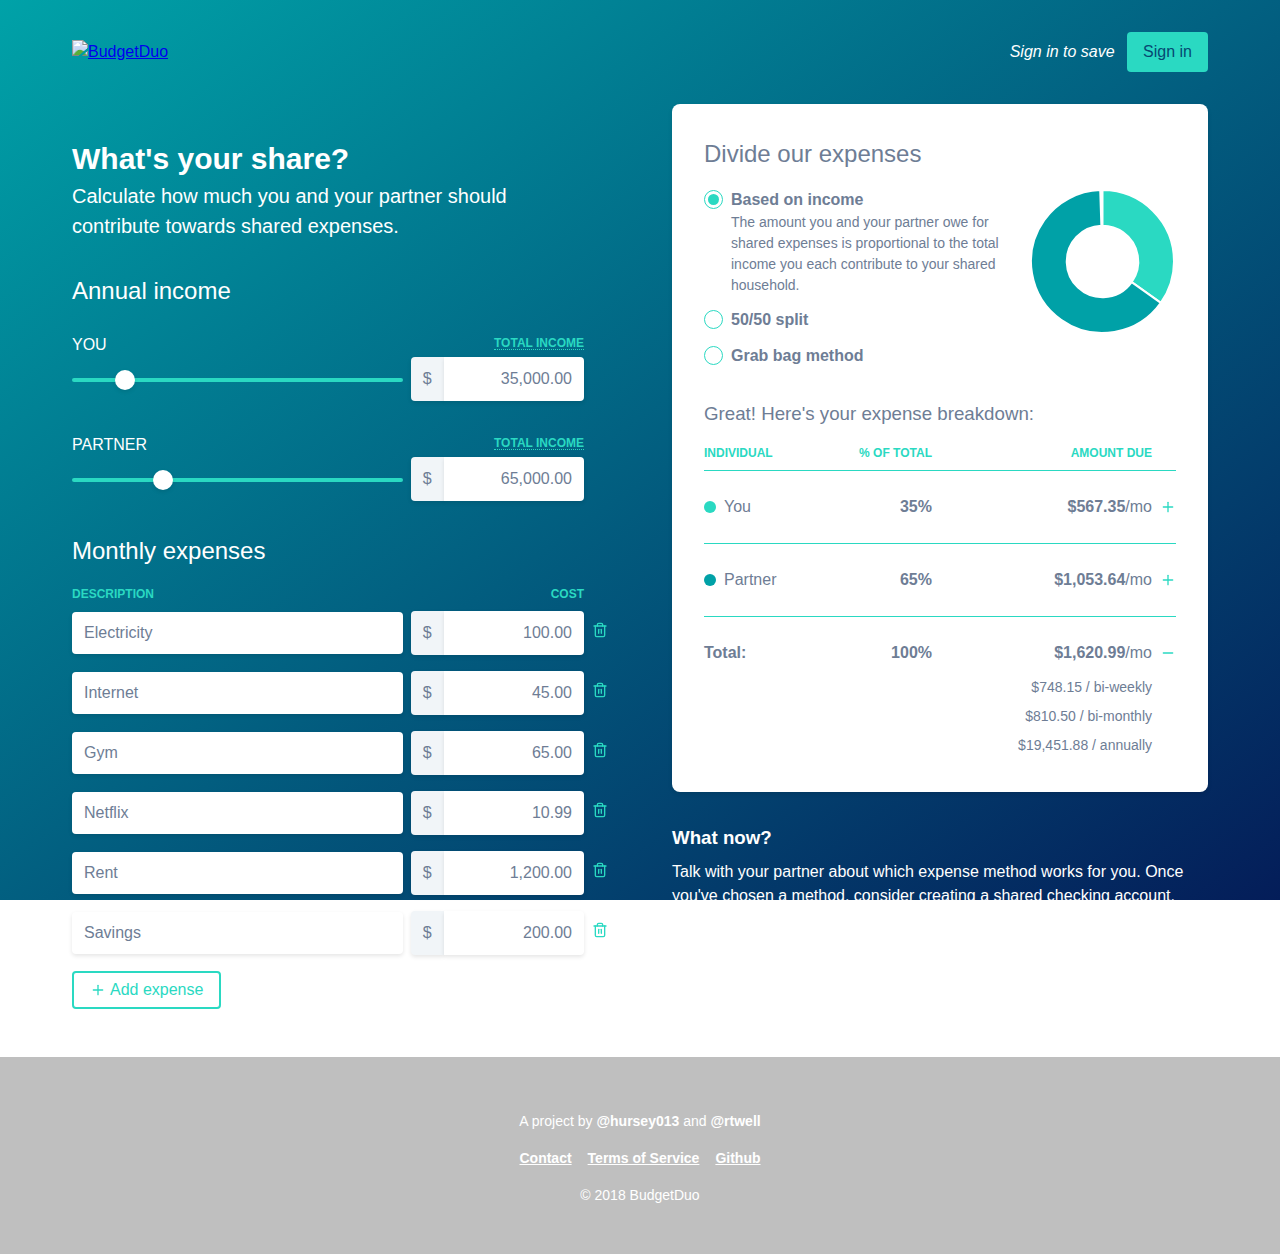
==== commit 57a25721: "Updates" ====
--- a/index.html
+++ b/index.html
@@ -1 +1 @@
-<!DOCTYPE html> <html lang=en class=h-full> <head> <script async src="https://www.googletagmanager.com/gtag/js?id=UA-118225860-1"></script> <script>function gtag(){dataLayer.push(arguments)}window.dataLayer=window.dataLayer||[],gtag("js",new Date),gtag("config","UA-118225860-1")</script> <meta charset=UTF-8> <meta name=viewport content="width=device-width,initial-scale=1"> <meta http-equiv=X-UA-Compatible content="ie=edge"> <title>BudgetDuo - Shared expense calculator</title> <meta name=description content="Calculate how much you and your partner should contribute towards shared expenses."> <meta name=image content=https://budgetduo.com/images/logo_360x360.png> <meta itemprop=name content=BudgetDuo> <meta itemprop=description content="Calculate how much you and your partner should contribute towards shared expenses."> <meta itemprop=image content=https://budgetduo.com/images/logo_360x360.png> <meta name=twitter:card content=summary> <meta name=twitter:title content=BudgetDuo> <meta name=twitter:description content="Calculate how much you and your partner should contribute towards shared expenses."> <meta name=twitter:image content=https://budgetduo.com/images/logo_360x360.png> <meta property=og:title content=BudgetDuo> <meta property=fb:app_id content=1970001709690705> <meta property=og:description content="Calculate how much you and your partner should contribute towards shared expenses."> <meta property=og:url content=https://budgetduo.com> <meta property=og:site_name content=BudgetDuo> <meta property=og:type content=website> <meta property=og:image content=https://budgetduo.com/images/logo_360x360.png /> <link rel="shortcut icon" href="favicon.ico"><link href="style.a6f2df0e7d911fd8795a.css" rel="stylesheet"></head> <body class="bg-gradient bg-fixed bg-no-repeat font-source-sans font-normal leading-normal text-grey h-full flex flex-col"> <div class="page flex-1 hidden" id=main> <div class="flex flex-col flex-1 min-h-screen"> <header class="container mx-auto px-4 pt-4 lg:px-8 lg:pt-8 flex-none"> <div class="flex items-center justify-between"> <a href=/ > <h1 class=sr-only>BudgetDuo</h1> <img src=images/logo.svg?06404421c83abc362f93a476a59e02b4 alt=BudgetDuo aria-hidden=true> </a> <ul class=list-reset> <li> <span class="mr-2 text-white italic hidden lg:inline-block">Sign in to save</span> <a class="signin inline-block rounded py-2 px-4 bg-teal no-underline text-blue-dark hover:bg-teal-light" href=#>Sign in</a> </li> <li class=hidden> <span id=notification class="animated mr-2 text-white italic inline-block hidden"></span> <a class="signout inline-block text-teal py-2 px-4 border rounded hover:border-teal-light hover:text-teal-light no-underline" href=#>Sign out</a> </li> </ul> </div> </header> <main class="container mx-auto p-4 lg:p-8 flex-1 flex-auto overflow-hidden"> <div class="flex flex-wrap -mx-8"> <div class="w-full lg:w-1/2 px-8 mb-8 lg:mb-0"> <div class="text-white mt-8"> <h2 class=text-3xl>What's your share?</h2> <p class="text-xl font-light mr-6">Calculate how much you and your partner should contribute towards shared expenses.</p> </div> <h3 class="mb-6 mt-8 font-normal text-white text-2xl">Annual income</h3> <div id=incomes></div> <h3 class="mb-4 font-normal text-white text-2xl">Monthly expenses</h3> <div id=expenses-wrapper> <div class="flex items-center -mx-1 mb-2"> <div class="label flex-1 px-1" id=expense_description> Description </div> <div class="split-adhoc-label label flex-none w-1/4 px-1" id=expense_payer> Payer </div> <div class="label flex-none w-2/5 lg:w-1/3 px-1 text-right mr-6" id=expense_cost> Cost </div> </div> <div id=expenses></div> </div> <button class="add w-full lg:w-auto text-teal py-2 px-4 border rounded flex items-center my-4 hover:border-teal-light hover:text-teal-light"> <svg xmlns=http://www.w3.org/2000/svg viewBox="0 0 24 24" fill=none stroke-width=2 stroke-linecap=round stroke-linejoin=round class="stroke-current h-4 w-4 mr-1 pointer-events-none"><line x1=12 y1=5 x2=12 y2=19></line><line x1=5 y1=12 x2=19 y2=12></line></svg> Add expense </button> </div> <div class="w-full lg:w-1/2 px-8 mb-6 lg:mb-0"> <div class="bg-white rounded-lg shadow p-4 lg:p-8 mb-8"> <h2 class="mb-4 font-normal">Divide our expenses</h2> <div class="flex mb-8 -mx-2"> <div class="w-2/3 px-2"> <ul id=split class=list-reset> <li class="block mb-3 flex"> <input type=radio name=split value=income class="radio mr-2 flex-none" id=split-income checked=checked /> <label for=split-income class=cursor-pointer> <span class=font-bold>Based on income</span> <p class=text-sm>The amount you and your partner owe for shared expenses is proportional to the total income you each contribute to your shared household.</p> </label> </li> <li class="block mb-3 flex"> <input type=radio name=split value=half class="radio mr-2 flex-none" id=split-half /> <label for=split-half class=cursor-pointer> <span class=font-bold>50/50 split</span> <p class=text-sm>Your shared expenses are split in half for you and your partner. <span class=italic>When using this method, your income is irrelevant.</span></p> </label> </li> <li class="block flex"> <input type=radio name=split value=adhoc class="radio mr-2 flex-none" id=split-adhoc /> <label for=split-adhoc class=cursor-pointer> <span class=font-bold>Grab bag method</span> <p class=text-sm>Designate who will be responsible for each bill using the dropdown menu next to each expense. <span class=italic>When using this method, your income is irrelevant.</span></p> </label> </li> </ul> </div> <div class="w-1/3 px-2"> <canvas id=chart width=100% height=100%></canvas> </div> </div> <h3 class="mb-4 font-normal">Great! Here's your expense breakdown:</h3> <div class=border-b> <div class="row justify-end pt-0 pb-2"> <div class="col flex-1"> <span class=label>Individual</span> </div> <div class="col w-1/5 text-right"> <span class=label>% of total</span> </div> <div class="col w-1/2 text-right"> <span class="label mr-6">Amount due</span> </div> </div> </div> <div id=rows></div> <a href=# class="row flex-wrap no-underline text-grey border-b-0 pb-2 lg:pb-0 expanded" id=row-total> <div class="col flex-1 font-bold"> Total: </div> <div class="col w-1/5 text-right font-bold"> 100% </div> <div class="col w-1/2 flex items-center justify-end text-right"> <div class=truncate> <span class="report-total font-bold"></span>/mo </div> <span class=""> <svg xmlns=http://www.w3.org/2000/svg viewBox="0 0 24 24" fill=none stroke-width=2 stroke-linecap=round stroke-linejoin=round class="open ml-2 text-teal stroke-current h-4 w-4 pointer-events-none"><line x1=12 y1=5 x2=12 y2=19></line><line x1=5 y1=12 x2=19 y2=12></line></svg> <svg xmlns=http://www.w3.org/2000/svg viewBox="0 0 24 24" fill=none stroke-width=2 stroke-linecap=round stroke-linejoin=round class="close ml-2 text-teal stroke-current h-4 w-4 pointer-events-none"><line x1=5 y1=12 x2=19 y2=12></line></svg> </span> </div> <ul class="details col list-reset mt-2 mr-6 w-full text-right text-sm"> <li class=py-1><span class=report-total-biweekly></span> / bi-weekly</li> <li class=py-1><span class=report-total-bimonthly></span> / bi-monthly</li> <li class=py-1><span class=report-total-annually></span> / annually</li> </ul> </a> </div> <div class=text-white> <h3 class=my-2>What now?</h3> <p class=mb-2>Talk with your partner about which expense method works for you. Once you've chosen a method, consider creating a shared checking account, depositing contributions from each paycheck, and paying bills using your new account for a worry-free, streamlined financial solution.</p> </div> </div> </div> </main> <footer class="bg-smoke p-8 flex-none"> <div class="container mx-auto text-sm text-white text-center"> <img src=images/mark_knockout.svg?d4016eebaea452add6823b7ad7ef5471 alt="" class="w-8 mb-4"> <p class=mb-4>A project by <a href=https://github.com/hursey013/ class="text-white font-bold no-underline">@hursey013</a> and <a href=http://rtwell.com class="text-white font-bold no-underline">@rtwell</a> </p> <ul class="list-reset flex mb-4 justify-center"> <li class=mx-2> <a href=mailto:hello@budgetduo.com class="text-white font-bold">Contact</a> </li> <li class=mx-2> <a href=tos.html class="text-white font-bold" target=_blank>Terms of Service</a> </li> <li class=mx-2> <a href=https://github.com/hursey013/budget-duo class="text-white font-bold">Github</a> </li> </ul> <p class=mb-4>&copy; 2018 BudgetDuo</p> </div> </footer> </div> </div> <div class="page flex-1" id=login> <div class="h-full flex flex-col justify-center text-center text-white"> <a href=#><img src=images/logo.svg?06404421c83abc362f93a476a59e02b4 alt=BudgetDuo aria-hidden=true class=mb-6></a> <h1 class=sr-only>BudgetDuo</h1> <div class="loader ball-scale-ripple"> <div class=mx-auto></div> </div> <div id=firebaseui-auth-container></div> </div> </div> <script type="text/javascript" src="main.56800e2a9fa9ecf91ac3.js"></script></body> </html> +<!DOCTYPE html> <html lang=en> <head> <script async src="https://www.googletagmanager.com/gtag/js?id=UA-118225860-1"></script> <script>function gtag(){dataLayer.push(arguments)}window.dataLayer=window.dataLayer||[],gtag("js",new Date),gtag("config","UA-118225860-1")</script> <meta charset=UTF-8> <meta name=viewport content="width=device-width,initial-scale=1"> <meta http-equiv=X-UA-Compatible content="ie=edge"> <title>BudgetDuo - Shared expense calculator</title> <meta name=description content="Calculate how much you and your partner should contribute towards shared expenses."> <meta name=image content=https://budgetduo.com/images/logo_360x360.png> <meta itemprop=name content=BudgetDuo> <meta itemprop=description content="Calculate how much you and your partner should contribute towards shared expenses."> <meta itemprop=image content=https://budgetduo.com/images/logo_360x360.png> <meta name=twitter:card content=summary> <meta name=twitter:title content=BudgetDuo> <meta name=twitter:description content="Calculate how much you and your partner should contribute towards shared expenses."> <meta name=twitter:image content=https://budgetduo.com/images/logo_360x360.png> <meta property=og:title content=BudgetDuo> <meta property=fb:app_id content=1970001709690705> <meta property=og:description content="Calculate how much you and your partner should contribute towards shared expenses."> <meta property=og:url content=https://budgetduo.com> <meta property=og:site_name content=BudgetDuo> <meta property=og:type content=website> <meta property=og:image content=https://budgetduo.com/images/logo_360x360.png /> <link rel="shortcut icon" href="favicon.ico"><link href="style.be04075233eb8d65c4a3.css" rel="stylesheet"></head> <body class="bg-gradient bg-fixed bg-no-repeat font-source-sans font-normal leading-normal text-grey min-h-full flex flex-col"> <div class="page flex-1 hidden" id=main> <div class="flex flex-col flex-1 min-h-screen"> <header class="container mx-auto px-4 pt-4 lg:px-8 lg:pt-8 flex-none"> <div class="flex items-center justify-between"> <a href=/ > <h1 class=sr-only>BudgetDuo</h1> <img src=images/logo.svg?06404421c83abc362f93a476a59e02b4 alt=BudgetDuo aria-hidden=true> </a> <ul class=list-reset> <li> <span class="mr-2 text-white italic hidden lg:inline-block">Sign in to save</span> <a class="signin inline-block rounded py-2 px-4 bg-teal no-underline text-blue-dark hover:bg-teal-light" href=#>Sign in</a> </li> <li class=hidden> <span id=notification class="animated mr-2 text-white italic inline-block hidden"></span> <a class="signout inline-block text-teal py-2 px-4 border-2 rounded hover:border-teal-light hover:text-teal-light no-underline" href=#>Sign out</a> </li> </ul> </div> </header> <main class="container mx-auto p-4 lg:p-8 flex-1 flex-auto overflow-hidden"> <div class="flex flex-wrap -mx-8"> <div class="w-full lg:w-1/2 px-8 mb-8 lg:mb-0"> <div class="text-white mt-8"> <h2 class=text-3xl>What's your share?</h2> <p class="text-xl font-light mr-6">Calculate how much you and your partner should contribute towards shared expenses.</p> </div> <h3 class="mb-6 mt-8 font-normal text-white text-2xl">Annual income</h3> <div id=incomes></div> <h3 class="mb-4 font-normal text-white text-2xl">Monthly expenses</h3> <div id=expenses-wrapper> <div class="flex items-center -mx-1 mb-2"> <div class="label flex-1 px-1" id=expense_description> Description </div> <div class="split-adhoc-label label flex-none w-1/4 px-1" id=expense_payer> Payer </div> <div class="label flex-none w-2/5 lg:w-1/3 px-1 text-right mr-6" id=expense_cost> Cost </div> </div> <div id=expenses></div> </div> <button class="add w-full lg:w-auto text-teal py-2 px-4 border-2 rounded flex items-center my-4 hover:border-teal-light hover:text-teal-light"> <svg xmlns=http://www.w3.org/2000/svg viewBox="0 0 24 24" fill=none stroke-width=2 stroke-linecap=round stroke-linejoin=round class="stroke-current h-4 w-4 mr-1 pointer-events-none"><line x1=12 y1=5 x2=12 y2=19></line><line x1=5 y1=12 x2=19 y2=12></line></svg> Add expense </button> </div> <div class="w-full lg:w-1/2 px-8 mb-6 lg:mb-0"> <div class="bg-white rounded-lg shadow p-4 lg:p-8 mb-8"> <h2 class="mb-4 font-normal">Divide our expenses</h2> <div class="flex mb-8 -mx-2"> <div class="w-2/3 px-2"> <ul id=split class=list-reset> <li class="block mb-3 flex"> <input type=radio name=split value=income class="radio mr-2 flex-none" id=split-income checked=checked /> <label for=split-income class=cursor-pointer> <span class=font-bold>Based on income</span> <p class=text-sm>The amount you and your partner owe for shared expenses is proportional to the total income you each contribute to your shared household.</p> </label> </li> <li class="block mb-3 flex"> <input type=radio name=split value=half class="radio mr-2 flex-none" id=split-half /> <label for=split-half class=cursor-pointer> <span class=font-bold>50/50 split</span> <p class=text-sm>Your shared expenses are split in half for you and your partner. <span class=italic>When using this method, your income is irrelevant.</span></p> </label> </li> <li class="block flex"> <input type=radio name=split value=adhoc class="radio mr-2 flex-none" id=split-adhoc /> <label for=split-adhoc class=cursor-pointer> <span class=font-bold>Grab bag method</span> <p class=text-sm>Designate who will be responsible for each bill using the dropdown menu next to each expense. <span class=italic>When using this method, your income is irrelevant.</span></p> </label> </li> </ul> </div> <div class="w-1/3 px-2"> <canvas id=chart width=100% height=100%></canvas> </div> </div> <h3 class="mb-4 font-normal">Great! Here's your expense breakdown:</h3> <div class=border-b> <div class="row justify-end pt-0 pb-2"> <div class="col flex-1"> <span class=label>Individual</span> </div> <div class="col w-1/5 text-right"> <span class=label>% of total</span> </div> <div class="col w-1/2 text-right"> <span class="label mr-6">Amount due</span> </div> </div> </div> <div id=rows></div> <a href=# class="row flex-wrap no-underline text-grey border-b-0 pb-2 lg:pb-0 expanded" id=row-total> <div class="col flex-1 font-bold"> Total: </div> <div class="col w-1/5 text-right font-bold"> 100% </div> <div class="col w-1/2 flex items-center justify-end text-right"> <div class=truncate> <span class="report-total font-bold"></span>/mo </div> <span class=""> <svg xmlns=http://www.w3.org/2000/svg viewBox="0 0 24 24" fill=none stroke-width=2 stroke-linecap=round stroke-linejoin=round class="open ml-2 text-teal stroke-current h-4 w-4 pointer-events-none"><line x1=12 y1=5 x2=12 y2=19></line><line x1=5 y1=12 x2=19 y2=12></line></svg> <svg xmlns=http://www.w3.org/2000/svg viewBox="0 0 24 24" fill=none stroke-width=2 stroke-linecap=round stroke-linejoin=round class="close ml-2 text-teal stroke-current h-4 w-4 pointer-events-none"><line x1=5 y1=12 x2=19 y2=12></line></svg> </span> </div> <ul class="details col list-reset mt-2 mr-6 w-full text-right text-sm"> <li class=py-1><span class=report-total-biweekly></span> / bi-weekly</li> <li class=py-1><span class=report-total-bimonthly></span> / bi-monthly</li> <li class=py-1><span class=report-total-annually></span> / annually</li> </ul> </a> </div> <div class=text-white> <h3 class=my-2>What now?</h3> <p class=mb-2>Talk with your partner about which expense method works for you. Once you've chosen a method, consider creating a shared checking account, depositing contributions from each paycheck, and paying bills using your new account for a worry-free, streamlined financial solution.</p> </div> </div> </div> </main> <footer class="bg-smoke p-8 flex-none"> <div class="container mx-auto text-sm text-white text-center"> <img src=images/mark_knockout.svg?d4016eebaea452add6823b7ad7ef5471 alt="" class="w-8 mb-4"> <p class=mb-4>A project by <a href=https://github.com/hursey013/ class="text-white font-bold no-underline">@hursey013</a> and <a href=http://rtwell.com class="text-white font-bold no-underline">@rtwell</a> </p> <ul class="list-reset flex mb-4 justify-center"> <li class=mx-2> <a href=mailto:hello@budgetduo.com class="text-white font-bold">Contact</a> </li> <li class=mx-2> <a href=tos.html class="text-white font-bold" target=_blank>Terms of Service</a> </li> <li class=mx-2> <a href=https://github.com/hursey013/budget-duo class="text-white font-bold">Github</a> </li> </ul> <p class=mb-4>&copy; 2018 BudgetDuo</p> </div> </footer> </div> </div> <div class="page flex-1" id=login> <div class="min-h-screen flex flex-col justify-center text-center text-white"> <a href=#><img src=images/logo.svg?06404421c83abc362f93a476a59e02b4 alt=BudgetDuo aria-hidden=true class=mb-6></a> <h1 class=sr-only>BudgetDuo</h1> <div class="loader ball-scale-ripple"> <div class=mx-auto></div> </div> <div id=firebaseui-auth-container></div> </div> </div> <script type="text/javascript" src="main.a692fd0660992d5f3899.js"></script></body> </html> --- a/style.be04075233eb8d65c4a3.css
+++ b/style.be04075233eb8d65c4a3.css
@@ -0,0 +1,10 @@
+@import url(https://fonts.googleapis.com/css?family=Roboto:400,500,700);/*!
+ * animate.css -http://daneden.me/animate
+ * Version - 3.6.0
+ * Licensed under the MIT license - http://opensource.org/licenses/MIT
+ *
+ * Copyright (c) 2018 Daniel Eden
+ */.animated{-webkit-animation-duration:1s;animation-duration:1s;-webkit-animation-fill-mode:both;animation-fill-mode:both}.animated.infinite{-webkit-animation-iteration-count:infinite;animation-iteration-count:infinite}@-webkit-keyframes bounce{0%,20%,53%,80%,to{-webkit-animation-timing-function:cubic-bezier(.215,.61,.355,1);animation-timing-function:cubic-bezier(.215,.61,.355,1);-webkit-transform:translateZ(0);transform:translateZ(0)}40%,43%{-webkit-animation-timing-function:cubic-bezier(.755,.05,.855,.06);animation-timing-function:cubic-bezier(.755,.05,.855,.06);-webkit-transform:translate3d(0,-30px,0);transform:translate3d(0,-30px,0)}70%{-webkit-animation-timing-function:cubic-bezier(.755,.05,.855,.06);animation-timing-function:cubic-bezier(.755,.05,.855,.06);-webkit-transform:translate3d(0,-15px,0);transform:translate3d(0,-15px,0)}90%{-webkit-transform:translate3d(0,-4px,0);transform:translate3d(0,-4px,0)}}@keyframes bounce{0%,20%,53%,80%,to{-webkit-animation-timing-function:cubic-bezier(.215,.61,.355,1);animation-timing-function:cubic-bezier(.215,.61,.355,1);-webkit-transform:translateZ(0);transform:translateZ(0)}40%,43%{-webkit-animation-timing-function:cubic-bezier(.755,.05,.855,.06);animation-timing-function:cubic-bezier(.755,.05,.855,.06);-webkit-transform:translate3d(0,-30px,0);transform:translate3d(0,-30px,0)}70%{-webkit-animation-timing-function:cubic-bezier(.755,.05,.855,.06);animation-timing-function:cubic-bezier(.755,.05,.855,.06);-webkit-transform:translate3d(0,-15px,0);transform:translate3d(0,-15px,0)}90%{-webkit-transform:translate3d(0,-4px,0);transform:translate3d(0,-4px,0)}}.bounce{-webkit-animation-name:bounce;animation-name:bounce;-webkit-transform-origin:center bottom;transform-origin:center bottom}@-webkit-keyframes flash{0%,50%,to{opacity:1}25%,75%{opacity:0}}@keyframes flash{0%,50%,to{opacity:1}25%,75%{opacity:0}}.flash{-webkit-animation-name:flash;animation-name:flash}@-webkit-keyframes pulse{0%{-webkit-transform:scaleX(1);transform:scaleX(1)}50%{-webkit-transform:scale3d(1.05,1.05,1.05);transform:scale3d(1.05,1.05,1.05)}to{-webkit-transform:scaleX(1);transform:scaleX(1)}}@keyframes pulse{0%{-webkit-transform:scaleX(1);transform:scaleX(1)}50%{-webkit-transform:scale3d(1.05,1.05,1.05);transform:scale3d(1.05,1.05,1.05)}to{-webkit-transform:scaleX(1);transform:scaleX(1)}}.pulse{-webkit-animation-name:pulse;animation-name:pulse}@-webkit-keyframes rubberBand{0%{-webkit-transform:scaleX(1);transform:scaleX(1)}30%{-webkit-transform:scale3d(1.25,.75,1);transform:scale3d(1.25,.75,1)}40%{-webkit-transform:scale3d(.75,1.25,1);transform:scale3d(.75,1.25,1)}50%{-webkit-transform:scale3d(1.15,.85,1);transform:scale3d(1.15,.85,1)}65%{-webkit-transform:scale3d(.95,1.05,1);transform:scale3d(.95,1.05,1)}75%{-webkit-transform:scale3d(1.05,.95,1);transform:scale3d(1.05,.95,1)}to{-webkit-transform:scaleX(1);transform:scaleX(1)}}@keyframes rubberBand{0%{-webkit-transform:scaleX(1);transform:scaleX(1)}30%{-webkit-transform:scale3d(1.25,.75,1);transform:scale3d(1.25,.75,1)}40%{-webkit-transform:scale3d(.75,1.25,1);transform:scale3d(.75,1.25,1)}50%{-webkit-transform:scale3d(1.15,.85,1);transform:scale3d(1.15,.85,1)}65%{-webkit-transform:scale3d(.95,1.05,1);transform:scale3d(.95,1.05,1)}75%{-webkit-transform:scale3d(1.05,.95,1);transform:scale3d(1.05,.95,1)}to{-webkit-transform:scaleX(1);transform:scaleX(1)}}.rubberBand{-webkit-animation-name:rubberBand;animation-name:rubberBand}@-webkit-keyframes shake{0%,to{-webkit-transform:translateZ(0);transform:translateZ(0)}10%,30%,50%,70%,90%{-webkit-transform:translate3d(-10px,0,0);transform:translate3d(-10px,0,0)}20%,40%,60%,80%{-webkit-transform:translate3d(10px,0,0);transform:translate3d(10px,0,0)}}@keyframes shake{0%,to{-webkit-transform:translateZ(0);transform:translateZ(0)}10%,30%,50%,70%,90%{-webkit-transform:translate3d(-10px,0,0);transform:translate3d(-10px,0,0)}20%,40%,60%,80%{-webkit-transform:translate3d(10px,0,0);transform:translate3d(10px,0,0)}}.shake{-webkit-animation-name:shake;animation-name:shake}@-webkit-keyframes headShake{0%{-webkit-transform:translateX(0);transform:translateX(0)}6.5%{-webkit-transform:translateX(-6px) rotateY(-9deg);transform:translateX(-6px) rotateY(-9deg)}18.5%{-webkit-transform:translateX(5px) rotateY(7deg);transform:translateX(5px) rotateY(7deg)}31.5%{-webkit-transform:translateX(-3px) rotateY(-5deg);transform:translateX(-3px) rotateY(-5deg)}43.5%{-webkit-transform:translateX(2px) rotateY(3deg);transform:translateX(2px) rotateY(3deg)}50%{-webkit-transform:translateX(0);transform:translateX(0)}}@keyframes headShake{0%{-webkit-transform:translateX(0);transform:translateX(0)}6.5%{-webkit-transform:translateX(-6px) rotateY(-9deg);transform:translateX(-6px) rotateY(-9deg)}18.5%{-webkit-transform:translateX(5px) rotateY(7deg);transform:translateX(5px) rotateY(7deg)}31.5%{-webkit-transform:translateX(-3px) rotateY(-5deg);transform:translateX(-3px) rotateY(-5deg)}43.5%{-webkit-transform:translateX(2px) rotateY(3deg);transform:translateX(2px) rotateY(3deg)}50%{-webkit-transform:translateX(0);transform:translateX(0)}}.headShake{-webkit-animation-timing-function:ease-in-out;animation-timing-function:ease-in-out;-webkit-animation-name:headShake;animation-name:headShake}@-webkit-keyframes swing{20%{-webkit-transform:rotate(15deg);transform:rotate(15deg)}40%{-webkit-transform:rotate(-10deg);transform:rotate(-10deg)}60%{-webkit-transform:rotate(5deg);transform:rotate(5deg)}80%{-webkit-transform:rotate(-5deg);transform:rotate(-5deg)}to{-webkit-transform:rotate(0deg);transform:rotate(0deg)}}@keyframes swing{20%{-webkit-transform:rotate(15deg);transform:rotate(15deg)}40%{-webkit-transform:rotate(-10deg);transform:rotate(-10deg)}60%{-webkit-transform:rotate(5deg);transform:rotate(5deg)}80%{-webkit-transform:rotate(-5deg);transform:rotate(-5deg)}to{-webkit-transform:rotate(0deg);transform:rotate(0deg)}}.swing{-webkit-transform-origin:top center;transform-origin:top center;-webkit-animation-name:swing;animation-name:swing}@-webkit-keyframes tada{0%{-webkit-transform:scaleX(1);transform:scaleX(1)}10%,20%{-webkit-transform:scale3d(.9,.9,.9) rotate(-3deg);transform:scale3d(.9,.9,.9) rotate(-3deg)}30%,50%,70%,90%{-webkit-transform:scale3d(1.1,1.1,1.1) rotate(3deg);transform:scale3d(1.1,1.1,1.1) rotate(3deg)}40%,60%,80%{-webkit-transform:scale3d(1.1,1.1,1.1) rotate(-3deg);transform:scale3d(1.1,1.1,1.1) rotate(-3deg)}to{-webkit-transform:scaleX(1);transform:scaleX(1)}}@keyframes tada{0%{-webkit-transform:scaleX(1);transform:scaleX(1)}10%,20%{-webkit-transform:scale3d(.9,.9,.9) rotate(-3deg);transform:scale3d(.9,.9,.9) rotate(-3deg)}30%,50%,70%,90%{-webkit-transform:scale3d(1.1,1.1,1.1) rotate(3deg);transform:scale3d(1.1,1.1,1.1) rotate(3deg)}40%,60%,80%{-webkit-transform:scale3d(1.1,1.1,1.1) rotate(-3deg);transform:scale3d(1.1,1.1,1.1) rotate(-3deg)}to{-webkit-transform:scaleX(1);transform:scaleX(1)}}.tada{-webkit-animation-name:tada;animation-name:tada}@-webkit-keyframes wobble{0%{-webkit-transform:translateZ(0);transform:translateZ(0)}15%{-webkit-transform:translate3d(-25%,0,0) rotate(-5deg);transform:translate3d(-25%,0,0) rotate(-5deg)}30%{-webkit-transform:translate3d(20%,0,0) rotate(3deg);transform:translate3d(20%,0,0) rotate(3deg)}45%{-webkit-transform:translate3d(-15%,0,0) rotate(-3deg);transform:translate3d(-15%,0,0) rotate(-3deg)}60%{-webkit-transform:translate3d(10%,0,0) rotate(2deg);transform:translate3d(10%,0,0) rotate(2deg)}75%{-webkit-transform:translate3d(-5%,0,0) rotate(-1deg);transform:translate3d(-5%,0,0) rotate(-1deg)}to{-webkit-transform:translateZ(0);transform:translateZ(0)}}@keyframes wobble{0%{-webkit-transform:translateZ(0);transform:translateZ(0)}15%{-webkit-transform:translate3d(-25%,0,0) rotate(-5deg);transform:translate3d(-25%,0,0) rotate(-5deg)}30%{-webkit-transform:translate3d(20%,0,0) rotate(3deg);transform:translate3d(20%,0,0) rotate(3deg)}45%{-webkit-transform:translate3d(-15%,0,0) rotate(-3deg);transform:translate3d(-15%,0,0) rotate(-3deg)}60%{-webkit-transform:translate3d(10%,0,0) rotate(2deg);transform:translate3d(10%,0,0) rotate(2deg)}75%{-webkit-transform:translate3d(-5%,0,0) rotate(-1deg);transform:translate3d(-5%,0,0) rotate(-1deg)}to{-webkit-transform:translateZ(0);transform:translateZ(0)}}.wobble{-webkit-animation-name:wobble;animation-name:wobble}@-webkit-keyframes jello{0%,11.1%,to{-webkit-transform:translateZ(0);transform:translateZ(0)}22.2%{-webkit-transform:skewX(-12.5deg) skewY(-12.5deg);transform:skewX(-12.5deg) skewY(-12.5deg)}33.3%{-webkit-transform:skewX(6.25deg) skewY(6.25deg);transform:skewX(6.25deg) skewY(6.25deg)}44.4%{-webkit-transform:skewX(-3.125deg) skewY(-3.125deg);transform:skewX(-3.125deg) skewY(-3.125deg)}55.5%{-webkit-transform:skewX(1.5625deg) skewY(1.5625deg);transform:skewX(1.5625deg) skewY(1.5625deg)}66.6%{-webkit-transform:skewX(-.78125deg) skewY(-.78125deg);transform:skewX(-.78125deg) skewY(-.78125deg)}77.7%{-webkit-transform:skewX(.390625deg) skewY(.390625deg);transform:skewX(.390625deg) skewY(.390625deg)}88.8%{-webkit-transform:skewX(-.1953125deg) skewY(-.1953125deg);transform:skewX(-.1953125deg) skewY(-.1953125deg)}}@keyframes jello{0%,11.1%,to{-webkit-transform:translateZ(0);transform:translateZ(0)}22.2%{-webkit-transform:skewX(-12.5deg) skewY(-12.5deg);transform:skewX(-12.5deg) skewY(-12.5deg)}33.3%{-webkit-transform:skewX(6.25deg) skewY(6.25deg);transform:skewX(6.25deg) skewY(6.25deg)}44.4%{-webkit-transform:skewX(-3.125deg) skewY(-3.125deg);transform:skewX(-3.125deg) skewY(-3.125deg)}55.5%{-webkit-transform:skewX(1.5625deg) skewY(1.5625deg);transform:skewX(1.5625deg) skewY(1.5625deg)}66.6%{-webkit-transform:skewX(-.78125deg) skewY(-.78125deg);transform:skewX(-.78125deg) skewY(-.78125deg)}77.7%{-webkit-transform:skewX(.390625deg) skewY(.390625deg);transform:skewX(.390625deg) skewY(.390625deg)}88.8%{-webkit-transform:skewX(-.1953125deg) skewY(-.1953125deg);transform:skewX(-.1953125deg) skewY(-.1953125deg)}}.jello{-webkit-animation-name:jello;animation-name:jello;-webkit-transform-origin:center;transform-origin:center}@-webkit-keyframes bounceIn{0%,20%,40%,60%,80%,to{-webkit-animation-timing-function:cubic-bezier(.215,.61,.355,1);animation-timing-function:cubic-bezier(.215,.61,.355,1)}0%{opacity:0;-webkit-transform:scale3d(.3,.3,.3);transform:scale3d(.3,.3,.3)}20%{-webkit-transform:scale3d(1.1,1.1,1.1);transform:scale3d(1.1,1.1,1.1)}40%{-webkit-transform:scale3d(.9,.9,.9);transform:scale3d(.9,.9,.9)}60%{opacity:1;-webkit-transform:scale3d(1.03,1.03,1.03);transform:scale3d(1.03,1.03,1.03)}80%{-webkit-transform:scale3d(.97,.97,.97);transform:scale3d(.97,.97,.97)}to{opacity:1;-webkit-transform:scaleX(1);transform:scaleX(1)}}@keyframes bounceIn{0%,20%,40%,60%,80%,to{-webkit-animation-timing-function:cubic-bezier(.215,.61,.355,1);animation-timing-function:cubic-bezier(.215,.61,.355,1)}0%{opacity:0;-webkit-transform:scale3d(.3,.3,.3);transform:scale3d(.3,.3,.3)}20%{-webkit-transform:scale3d(1.1,1.1,1.1);transform:scale3d(1.1,1.1,1.1)}40%{-webkit-transform:scale3d(.9,.9,.9);transform:scale3d(.9,.9,.9)}60%{opacity:1;-webkit-transform:scale3d(1.03,1.03,1.03);transform:scale3d(1.03,1.03,1.03)}80%{-webkit-transform:scale3d(.97,.97,.97);transform:scale3d(.97,.97,.97)}to{opacity:1;-webkit-transform:scaleX(1);transform:scaleX(1)}}.bounceIn{-webkit-animation-duration:.75s;animation-duration:.75s;-webkit-animation-name:bounceIn;animation-name:bounceIn}@-webkit-keyframes bounceInDown{0%,60%,75%,90%,to{-webkit-animation-timing-function:cubic-bezier(.215,.61,.355,1);animation-timing-function:cubic-bezier(.215,.61,.355,1)}0%{opacity:0;-webkit-transform:translate3d(0,-3000px,0);transform:translate3d(0,-3000px,0)}60%{opacity:1;-webkit-transform:translate3d(0,25px,0);transform:translate3d(0,25px,0)}75%{-webkit-transform:translate3d(0,-10px,0);transform:translate3d(0,-10px,0)}90%{-webkit-transform:translate3d(0,5px,0);transform:translate3d(0,5px,0)}to{-webkit-transform:translateZ(0);transform:translateZ(0)}}@keyframes bounceInDown{0%,60%,75%,90%,to{-webkit-animation-timing-function:cubic-bezier(.215,.61,.355,1);animation-timing-function:cubic-bezier(.215,.61,.355,1)}0%{opacity:0;-webkit-transform:translate3d(0,-3000px,0);transform:translate3d(0,-3000px,0)}60%{opacity:1;-webkit-transform:translate3d(0,25px,0);transform:translate3d(0,25px,0)}75%{-webkit-transform:translate3d(0,-10px,0);transform:translate3d(0,-10px,0)}90%{-webkit-transform:translate3d(0,5px,0);transform:translate3d(0,5px,0)}to{-webkit-transform:translateZ(0);transform:translateZ(0)}}.bounceInDown{-webkit-animation-name:bounceInDown;animation-name:bounceInDown}@-webkit-keyframes bounceInLeft{0%,60%,75%,90%,to{-webkit-animation-timing-function:cubic-bezier(.215,.61,.355,1);animation-timing-function:cubic-bezier(.215,.61,.355,1)}0%{opacity:0;-webkit-transform:translate3d(-3000px,0,0);transform:translate3d(-3000px,0,0)}60%{opacity:1;-webkit-transform:translate3d(25px,0,0);transform:translate3d(25px,0,0)}75%{-webkit-transform:translate3d(-10px,0,0);transform:translate3d(-10px,0,0)}90%{-webkit-transform:translate3d(5px,0,0);transform:translate3d(5px,0,0)}to{-webkit-transform:translateZ(0);transform:translateZ(0)}}@keyframes bounceInLeft{0%,60%,75%,90%,to{-webkit-animation-timing-function:cubic-bezier(.215,.61,.355,1);animation-timing-function:cubic-bezier(.215,.61,.355,1)}0%{opacity:0;-webkit-transform:translate3d(-3000px,0,0);transform:translate3d(-3000px,0,0)}60%{opacity:1;-webkit-transform:translate3d(25px,0,0);transform:translate3d(25px,0,0)}75%{-webkit-transform:translate3d(-10px,0,0);transform:translate3d(-10px,0,0)}90%{-webkit-transform:translate3d(5px,0,0);transform:translate3d(5px,0,0)}to{-webkit-transform:translateZ(0);transform:translateZ(0)}}.bounceInLeft{-webkit-animation-name:bounceInLeft;animation-name:bounceInLeft}@-webkit-keyframes bounceInRight{0%,60%,75%,90%,to{-webkit-animation-timing-function:cubic-bezier(.215,.61,.355,1);animation-timing-function:cubic-bezier(.215,.61,.355,1)}0%{opacity:0;-webkit-transform:translate3d(3000px,0,0);transform:translate3d(3000px,0,0)}60%{opacity:1;-webkit-transform:translate3d(-25px,0,0);transform:translate3d(-25px,0,0)}75%{-webkit-transform:translate3d(10px,0,0);transform:translate3d(10px,0,0)}90%{-webkit-transform:translate3d(-5px,0,0);transform:translate3d(-5px,0,0)}to{-webkit-transform:translateZ(0);transform:translateZ(0)}}@keyframes bounceInRight{0%,60%,75%,90%,to{-webkit-animation-timing-function:cubic-bezier(.215,.61,.355,1);animation-timing-function:cubic-bezier(.215,.61,.355,1)}0%{opacity:0;-webkit-transform:translate3d(3000px,0,0);transform:translate3d(3000px,0,0)}60%{opacity:1;-webkit-transform:translate3d(-25px,0,0);transform:translate3d(-25px,0,0)}75%{-webkit-transform:translate3d(10px,0,0);transform:translate3d(10px,0,0)}90%{-webkit-transform:translate3d(-5px,0,0);transform:translate3d(-5px,0,0)}to{-webkit-transform:translateZ(0);transform:translateZ(0)}}.bounceInRight{-webkit-animation-name:bounceInRight;animation-name:bounceInRight}@-webkit-keyframes bounceInUp{0%,60%,75%,90%,to{-webkit-animation-timing-function:cubic-bezier(.215,.61,.355,1);animation-timing-function:cubic-bezier(.215,.61,.355,1)}0%{opacity:0;-webkit-transform:translate3d(0,3000px,0);transform:translate3d(0,3000px,0)}60%{opacity:1;-webkit-transform:translate3d(0,-20px,0);transform:translate3d(0,-20px,0)}75%{-webkit-transform:translate3d(0,10px,0);transform:translate3d(0,10px,0)}90%{-webkit-transform:translate3d(0,-5px,0);transform:translate3d(0,-5px,0)}to{-webkit-transform:translateZ(0);transform:translateZ(0)}}@keyframes bounceInUp{0%,60%,75%,90%,to{-webkit-animation-timing-function:cubic-bezier(.215,.61,.355,1);animation-timing-function:cubic-bezier(.215,.61,.355,1)}0%{opacity:0;-webkit-transform:translate3d(0,3000px,0);transform:translate3d(0,3000px,0)}60%{opacity:1;-webkit-transform:translate3d(0,-20px,0);transform:translate3d(0,-20px,0)}75%{-webkit-transform:translate3d(0,10px,0);transform:translate3d(0,10px,0)}90%{-webkit-transform:translate3d(0,-5px,0);transform:translate3d(0,-5px,0)}to{-webkit-transform:translateZ(0);transform:translateZ(0)}}.bounceInUp{-webkit-animation-name:bounceInUp;animation-name:bounceInUp}@-webkit-keyframes bounceOut{20%{-webkit-transform:scale3d(.9,.9,.9);transform:scale3d(.9,.9,.9)}50%,55%{opacity:1;-webkit-transform:scale3d(1.1,1.1,1.1);transform:scale3d(1.1,1.1,1.1)}to{opacity:0;-webkit-transform:scale3d(.3,.3,.3);transform:scale3d(.3,.3,.3)}}@keyframes bounceOut{20%{-webkit-transform:scale3d(.9,.9,.9);transform:scale3d(.9,.9,.9)}50%,55%{opacity:1;-webkit-transform:scale3d(1.1,1.1,1.1);transform:scale3d(1.1,1.1,1.1)}to{opacity:0;-webkit-transform:scale3d(.3,.3,.3);transform:scale3d(.3,.3,.3)}}.bounceOut{-webkit-animation-duration:.75s;animation-duration:.75s;-webkit-animation-name:bounceOut;animation-name:bounceOut}@-webkit-keyframes bounceOutDown{20%{-webkit-transform:translate3d(0,10px,0);transform:translate3d(0,10px,0)}40%,45%{opacity:1;-webkit-transform:translate3d(0,-20px,0);transform:translate3d(0,-20px,0)}to{opacity:0;-webkit-transform:translate3d(0,2000px,0);transform:translate3d(0,2000px,0)}}@keyframes bounceOutDown{20%{-webkit-transform:translate3d(0,10px,0);transform:translate3d(0,10px,0)}40%,45%{opacity:1;-webkit-transform:translate3d(0,-20px,0);transform:translate3d(0,-20px,0)}to{opacity:0;-webkit-transform:translate3d(0,2000px,0);transform:translate3d(0,2000px,0)}}.bounceOutDown{-webkit-animation-name:bounceOutDown;animation-name:bounceOutDown}@-webkit-keyframes bounceOutLeft{20%{opacity:1;-webkit-transform:translate3d(20px,0,0);transform:translate3d(20px,0,0)}to{opacity:0;-webkit-transform:translate3d(-2000px,0,0);transform:translate3d(-2000px,0,0)}}@keyframes bounceOutLeft{20%{opacity:1;-webkit-transform:translate3d(20px,0,0);transform:translate3d(20px,0,0)}to{opacity:0;-webkit-transform:translate3d(-2000px,0,0);transform:translate3d(-2000px,0,0)}}.bounceOutLeft{-webkit-animation-name:bounceOutLeft;animation-name:bounceOutLeft}@-webkit-keyframes bounceOutRight{20%{opacity:1;-webkit-transform:translate3d(-20px,0,0);transform:translate3d(-20px,0,0)}to{opacity:0;-webkit-transform:translate3d(2000px,0,0);transform:translate3d(2000px,0,0)}}@keyframes bounceOutRight{20%{opacity:1;-webkit-transform:translate3d(-20px,0,0);transform:translate3d(-20px,0,0)}to{opacity:0;-webkit-transform:translate3d(2000px,0,0);transform:translate3d(2000px,0,0)}}.bounceOutRight{-webkit-animation-name:bounceOutRight;animation-name:bounceOutRight}@-webkit-keyframes bounceOutUp{20%{-webkit-transform:translate3d(0,-10px,0);transform:translate3d(0,-10px,0)}40%,45%{opacity:1;-webkit-transform:translate3d(0,20px,0);transform:translate3d(0,20px,0)}to{opacity:0;-webkit-transform:translate3d(0,-2000px,0);transform:translate3d(0,-2000px,0)}}@keyframes bounceOutUp{20%{-webkit-transform:translate3d(0,-10px,0);transform:translate3d(0,-10px,0)}40%,45%{opacity:1;-webkit-transform:translate3d(0,20px,0);transform:translate3d(0,20px,0)}to{opacity:0;-webkit-transform:translate3d(0,-2000px,0);transform:translate3d(0,-2000px,0)}}.bounceOutUp{-webkit-animation-name:bounceOutUp;animation-name:bounceOutUp}@-webkit-keyframes fadeIn{0%{opacity:0}to{opacity:1}}@keyframes fadeIn{0%{opacity:0}to{opacity:1}}.fadeIn{-webkit-animation-name:fadeIn;animation-name:fadeIn}@-webkit-keyframes fadeInDown{0%{opacity:0;-webkit-transform:translate3d(0,-100%,0);transform:translate3d(0,-100%,0)}to{opacity:1;-webkit-transform:translateZ(0);transform:translateZ(0)}}@keyframes fadeInDown{0%{opacity:0;-webkit-transform:translate3d(0,-100%,0);transform:translate3d(0,-100%,0)}to{opacity:1;-webkit-transform:translateZ(0);transform:translateZ(0)}}.fadeInDown{-webkit-animation-name:fadeInDown;animation-name:fadeInDown}@-webkit-keyframes fadeInDownBig{0%{opacity:0;-webkit-transform:translate3d(0,-2000px,0);transform:translate3d(0,-2000px,0)}to{opacity:1;-webkit-transform:translateZ(0);transform:translateZ(0)}}@keyframes fadeInDownBig{0%{opacity:0;-webkit-transform:translate3d(0,-2000px,0);transform:translate3d(0,-2000px,0)}to{opacity:1;-webkit-transform:translateZ(0);transform:translateZ(0)}}.fadeInDownBig{-webkit-animation-name:fadeInDownBig;animation-name:fadeInDownBig}@-webkit-keyframes fadeInLeft{0%{opacity:0;-webkit-transform:translate3d(-100%,0,0);transform:translate3d(-100%,0,0)}to{opacity:1;-webkit-transform:translateZ(0);transform:translateZ(0)}}@keyframes fadeInLeft{0%{opacity:0;-webkit-transform:translate3d(-100%,0,0);transform:translate3d(-100%,0,0)}to{opacity:1;-webkit-transform:translateZ(0);transform:translateZ(0)}}.fadeInLeft{-webkit-animation-name:fadeInLeft;animation-name:fadeInLeft}@-webkit-keyframes fadeInLeftBig{0%{opacity:0;-webkit-transform:translate3d(-2000px,0,0);transform:translate3d(-2000px,0,0)}to{opacity:1;-webkit-transform:translateZ(0);transform:translateZ(0)}}@keyframes fadeInLeftBig{0%{opacity:0;-webkit-transform:translate3d(-2000px,0,0);transform:translate3d(-2000px,0,0)}to{opacity:1;-webkit-transform:translateZ(0);transform:translateZ(0)}}.fadeInLeftBig{-webkit-animation-name:fadeInLeftBig;animation-name:fadeInLeftBig}@-webkit-keyframes fadeInRight{0%{opacity:0;-webkit-transform:translate3d(100%,0,0);transform:translate3d(100%,0,0)}to{opacity:1;-webkit-transform:translateZ(0);transform:translateZ(0)}}@keyframes fadeInRight{0%{opacity:0;-webkit-transform:translate3d(100%,0,0);transform:translate3d(100%,0,0)}to{opacity:1;-webkit-transform:translateZ(0);transform:translateZ(0)}}.fadeInRight{-webkit-animation-name:fadeInRight;animation-name:fadeInRight}@-webkit-keyframes fadeInRightBig{0%{opacity:0;-webkit-transform:translate3d(2000px,0,0);transform:translate3d(2000px,0,0)}to{opacity:1;-webkit-transform:translateZ(0);transform:translateZ(0)}}@keyframes fadeInRightBig{0%{opacity:0;-webkit-transform:translate3d(2000px,0,0);transform:translate3d(2000px,0,0)}to{opacity:1;-webkit-transform:translateZ(0);transform:translateZ(0)}}.fadeInRightBig{-webkit-animation-name:fadeInRightBig;animation-name:fadeInRightBig}@-webkit-keyframes fadeInUp{0%{opacity:0;-webkit-transform:translate3d(0,100%,0);transform:translate3d(0,100%,0)}to{opacity:1;-webkit-transform:translateZ(0);transform:translateZ(0)}}@keyframes fadeInUp{0%{opacity:0;-webkit-transform:translate3d(0,100%,0);transform:translate3d(0,100%,0)}to{opacity:1;-webkit-transform:translateZ(0);transform:translateZ(0)}}.fadeInUp{-webkit-animation-name:fadeInUp;animation-name:fadeInUp}@-webkit-keyframes fadeInUpBig{0%{opacity:0;-webkit-transform:translate3d(0,2000px,0);transform:translate3d(0,2000px,0)}to{opacity:1;-webkit-transform:translateZ(0);transform:translateZ(0)}}@keyframes fadeInUpBig{0%{opacity:0;-webkit-transform:translate3d(0,2000px,0);transform:translate3d(0,2000px,0)}to{opacity:1;-webkit-transform:translateZ(0);transform:translateZ(0)}}.fadeInUpBig{-webkit-animation-name:fadeInUpBig;animation-name:fadeInUpBig}@-webkit-keyframes fadeOut{0%{opacity:1}to{opacity:0}}@keyframes fadeOut{0%{opacity:1}to{opacity:0}}.fadeOut{-webkit-animation-name:fadeOut;animation-name:fadeOut}@-webkit-keyframes fadeOutDown{0%{opacity:1}to{opacity:0;-webkit-transform:translate3d(0,100%,0);transform:translate3d(0,100%,0)}}@keyframes fadeOutDown{0%{opacity:1}to{opacity:0;-webkit-transform:translate3d(0,100%,0);transform:translate3d(0,100%,0)}}.fadeOutDown{-webkit-animation-name:fadeOutDown;animation-name:fadeOutDown}@-webkit-keyframes fadeOutDownBig{0%{opacity:1}to{opacity:0;-webkit-transform:translate3d(0,2000px,0);transform:translate3d(0,2000px,0)}}@keyframes fadeOutDownBig{0%{opacity:1}to{opacity:0;-webkit-transform:translate3d(0,2000px,0);transform:translate3d(0,2000px,0)}}.fadeOutDownBig{-webkit-animation-name:fadeOutDownBig;animation-name:fadeOutDownBig}@-webkit-keyframes fadeOutLeft{0%{opacity:1}to{opacity:0;-webkit-transform:translate3d(-100%,0,0);transform:translate3d(-100%,0,0)}}@keyframes fadeOutLeft{0%{opacity:1}to{opacity:0;-webkit-transform:translate3d(-100%,0,0);transform:translate3d(-100%,0,0)}}.fadeOutLeft{-webkit-animation-name:fadeOutLeft;animation-name:fadeOutLeft}@-webkit-keyframes fadeOutLeftBig{0%{opacity:1}to{opacity:0;-webkit-transform:translate3d(-2000px,0,0);transform:translate3d(-2000px,0,0)}}@keyframes fadeOutLeftBig{0%{opacity:1}to{opacity:0;-webkit-transform:translate3d(-2000px,0,0);transform:translate3d(-2000px,0,0)}}.fadeOutLeftBig{-webkit-animation-name:fadeOutLeftBig;animation-name:fadeOutLeftBig}@-webkit-keyframes fadeOutRight{0%{opacity:1}to{opacity:0;-webkit-transform:translate3d(100%,0,0);transform:translate3d(100%,0,0)}}@keyframes fadeOutRight{0%{opacity:1}to{opacity:0;-webkit-transform:translate3d(100%,0,0);transform:translate3d(100%,0,0)}}.fadeOutRight{-webkit-animation-name:fadeOutRight;animation-name:fadeOutRight}@-webkit-keyframes fadeOutRightBig{0%{opacity:1}to{opacity:0;-webkit-transform:translate3d(2000px,0,0);transform:translate3d(2000px,0,0)}}@keyframes fadeOutRightBig{0%{opacity:1}to{opacity:0;-webkit-transform:translate3d(2000px,0,0);transform:translate3d(2000px,0,0)}}.fadeOutRightBig{-webkit-animation-name:fadeOutRightBig;animation-name:fadeOutRightBig}@-webkit-keyframes fadeOutUp{0%{opacity:1}to{opacity:0;-webkit-transform:translate3d(0,-100%,0);transform:translate3d(0,-100%,0)}}@keyframes fadeOutUp{0%{opacity:1}to{opacity:0;-webkit-transform:translate3d(0,-100%,0);transform:translate3d(0,-100%,0)}}.fadeOutUp{-webkit-animation-name:fadeOutUp;animation-name:fadeOutUp}@-webkit-keyframes fadeOutUpBig{0%{opacity:1}to{opacity:0;-webkit-transform:translate3d(0,-2000px,0);transform:translate3d(0,-2000px,0)}}@keyframes fadeOutUpBig{0%{opacity:1}to{opacity:0;-webkit-transform:translate3d(0,-2000px,0);transform:translate3d(0,-2000px,0)}}.fadeOutUpBig{-webkit-animation-name:fadeOutUpBig;animation-name:fadeOutUpBig}@-webkit-keyframes flip{0%{-webkit-transform:perspective(400px) rotateY(-1turn);transform:perspective(400px) rotateY(-1turn);-webkit-animation-timing-function:ease-out;animation-timing-function:ease-out}40%{-webkit-transform:perspective(400px) translateZ(150px) rotateY(-190deg);transform:perspective(400px) translateZ(150px) rotateY(-190deg);-webkit-animation-timing-function:ease-out;animation-timing-function:ease-out}50%{-webkit-transform:perspective(400px) translateZ(150px) rotateY(-170deg);transform:perspective(400px) translateZ(150px) rotateY(-170deg);-webkit-animation-timing-function:ease-in;animation-timing-function:ease-in}80%{-webkit-transform:perspective(400px) scale3d(.95,.95,.95);transform:perspective(400px) scale3d(.95,.95,.95);-webkit-animation-timing-function:ease-in;animation-timing-function:ease-in}to{-webkit-transform:perspective(400px);transform:perspective(400px);-webkit-animation-timing-function:ease-in;animation-timing-function:ease-in}}@keyframes flip{0%{-webkit-transform:perspective(400px) rotateY(-1turn);transform:perspective(400px) rotateY(-1turn);-webkit-animation-timing-function:ease-out;animation-timing-function:ease-out}40%{-webkit-transform:perspective(400px) translateZ(150px) rotateY(-190deg);transform:perspective(400px) translateZ(150px) rotateY(-190deg);-webkit-animation-timing-function:ease-out;animation-timing-function:ease-out}50%{-webkit-transform:perspective(400px) translateZ(150px) rotateY(-170deg);transform:perspective(400px) translateZ(150px) rotateY(-170deg);-webkit-animation-timing-function:ease-in;animation-timing-function:ease-in}80%{-webkit-transform:perspective(400px) scale3d(.95,.95,.95);transform:perspective(400px) scale3d(.95,.95,.95);-webkit-animation-timing-function:ease-in;animation-timing-function:ease-in}to{-webkit-transform:perspective(400px);transform:perspective(400px);-webkit-animation-timing-function:ease-in;animation-timing-function:ease-in}}.animated.flip{-webkit-backface-visibility:visible;backface-visibility:visible;-webkit-animation-name:flip;animation-name:flip}@-webkit-keyframes flipInX{0%{-webkit-transform:perspective(400px) rotateX(90deg);transform:perspective(400px) rotateX(90deg);-webkit-animation-timing-function:ease-in;animation-timing-function:ease-in;opacity:0}40%{-webkit-transform:perspective(400px) rotateX(-20deg);transform:perspective(400px) rotateX(-20deg);-webkit-animation-timing-function:ease-in;animation-timing-function:ease-in}60%{-webkit-transform:perspective(400px) rotateX(10deg);transform:perspective(400px) rotateX(10deg);opacity:1}80%{-webkit-transform:perspective(400px) rotateX(-5deg);transform:perspective(400px) rotateX(-5deg)}to{-webkit-transform:perspective(400px);transform:perspective(400px)}}@keyframes flipInX{0%{-webkit-transform:perspective(400px) rotateX(90deg);transform:perspective(400px) rotateX(90deg);-webkit-animation-timing-function:ease-in;animation-timing-function:ease-in;opacity:0}40%{-webkit-transform:perspective(400px) rotateX(-20deg);transform:perspective(400px) rotateX(-20deg);-webkit-animation-timing-function:ease-in;animation-timing-function:ease-in}60%{-webkit-transform:perspective(400px) rotateX(10deg);transform:perspective(400px) rotateX(10deg);opacity:1}80%{-webkit-transform:perspective(400px) rotateX(-5deg);transform:perspective(400px) rotateX(-5deg)}to{-webkit-transform:perspective(400px);transform:perspective(400px)}}.flipInX{-webkit-backface-visibility:visible!important;backface-visibility:visible!important;-webkit-animation-name:flipInX;animation-name:flipInX}@-webkit-keyframes flipInY{0%{-webkit-transform:perspective(400px) rotateY(90deg);transform:perspective(400px) rotateY(90deg);-webkit-animation-timing-function:ease-in;animation-timing-function:ease-in;opacity:0}40%{-webkit-transform:perspective(400px) rotateY(-20deg);transform:perspective(400px) rotateY(-20deg);-webkit-animation-timing-function:ease-in;animation-timing-function:ease-in}60%{-webkit-transform:perspective(400px) rotateY(10deg);transform:perspective(400px) rotateY(10deg);opacity:1}80%{-webkit-transform:perspective(400px) rotateY(-5deg);transform:perspective(400px) rotateY(-5deg)}to{-webkit-transform:perspective(400px);transform:perspective(400px)}}@keyframes flipInY{0%{-webkit-transform:perspective(400px) rotateY(90deg);transform:perspective(400px) rotateY(90deg);-webkit-animation-timing-function:ease-in;animation-timing-function:ease-in;opacity:0}40%{-webkit-transform:perspective(400px) rotateY(-20deg);transform:perspective(400px) rotateY(-20deg);-webkit-animation-timing-function:ease-in;animation-timing-function:ease-in}60%{-webkit-transform:perspective(400px) rotateY(10deg);transform:perspective(400px) rotateY(10deg);opacity:1}80%{-webkit-transform:perspective(400px) rotateY(-5deg);transform:perspective(400px) rotateY(-5deg)}to{-webkit-transform:perspective(400px);transform:perspective(400px)}}.flipInY{-webkit-backface-visibility:visible!important;backface-visibility:visible!important;-webkit-animation-name:flipInY;animation-name:flipInY}@-webkit-keyframes flipOutX{0%{-webkit-transform:perspective(400px);transform:perspective(400px)}30%{-webkit-transform:perspective(400px) rotateX(-20deg);transform:perspective(400px) rotateX(-20deg);opacity:1}to{-webkit-transform:perspective(400px) rotateX(90deg);transform:perspective(400px) rotateX(90deg);opacity:0}}@keyframes flipOutX{0%{-webkit-transform:perspective(400px);transform:perspective(400px)}30%{-webkit-transform:perspective(400px) rotateX(-20deg);transform:perspective(400px) rotateX(-20deg);opacity:1}to{-webkit-transform:perspective(400px) rotateX(90deg);transform:perspective(400px) rotateX(90deg);opacity:0}}.flipOutX{-webkit-animation-duration:.75s;animation-duration:.75s;-webkit-animation-name:flipOutX;animation-name:flipOutX;-webkit-backface-visibility:visible!important;backface-visibility:visible!important}@-webkit-keyframes flipOutY{0%{-webkit-transform:perspective(400px);transform:perspective(400px)}30%{-webkit-transform:perspective(400px) rotateY(-15deg);transform:perspective(400px) rotateY(-15deg);opacity:1}to{-webkit-transform:perspective(400px) rotateY(90deg);transform:perspective(400px) rotateY(90deg);opacity:0}}@keyframes flipOutY{0%{-webkit-transform:perspective(400px);transform:perspective(400px)}30%{-webkit-transform:perspective(400px) rotateY(-15deg);transform:perspective(400px) rotateY(-15deg);opacity:1}to{-webkit-transform:perspective(400px) rotateY(90deg);transform:perspective(400px) rotateY(90deg);opacity:0}}.flipOutY{-webkit-animation-duration:.75s;animation-duration:.75s;-webkit-backface-visibility:visible!important;backface-visibility:visible!important;-webkit-animation-name:flipOutY;animation-name:flipOutY}@-webkit-keyframes lightSpeedIn{0%{-webkit-transform:translate3d(100%,0,0) skewX(-30deg);transform:translate3d(100%,0,0) skewX(-30deg);opacity:0}60%{-webkit-transform:skewX(20deg);transform:skewX(20deg);opacity:1}80%{-webkit-transform:skewX(-5deg);transform:skewX(-5deg);opacity:1}to{-webkit-transform:translateZ(0);transform:translateZ(0);opacity:1}}@keyframes lightSpeedIn{0%{-webkit-transform:translate3d(100%,0,0) skewX(-30deg);transform:translate3d(100%,0,0) skewX(-30deg);opacity:0}60%{-webkit-transform:skewX(20deg);transform:skewX(20deg);opacity:1}80%{-webkit-transform:skewX(-5deg);transform:skewX(-5deg);opacity:1}to{-webkit-transform:translateZ(0);transform:translateZ(0);opacity:1}}.lightSpeedIn{-webkit-animation-name:lightSpeedIn;animation-name:lightSpeedIn;-webkit-animation-timing-function:ease-out;animation-timing-function:ease-out}@-webkit-keyframes lightSpeedOut{0%{opacity:1}to{-webkit-transform:translate3d(100%,0,0) skewX(30deg);transform:translate3d(100%,0,0) skewX(30deg);opacity:0}}@keyframes lightSpeedOut{0%{opacity:1}to{-webkit-transform:translate3d(100%,0,0) skewX(30deg);transform:translate3d(100%,0,0) skewX(30deg);opacity:0}}.lightSpeedOut{-webkit-animation-name:lightSpeedOut;animation-name:lightSpeedOut;-webkit-animation-timing-function:ease-in;animation-timing-function:ease-in}@-webkit-keyframes rotateIn{0%{-webkit-transform-origin:center;transform-origin:center;-webkit-transform:rotate(-200deg);transform:rotate(-200deg);opacity:0}to{-webkit-transform-origin:center;transform-origin:center;-webkit-transform:translateZ(0);transform:translateZ(0);opacity:1}}@keyframes rotateIn{0%{-webkit-transform-origin:center;transform-origin:center;-webkit-transform:rotate(-200deg);transform:rotate(-200deg);opacity:0}to{-webkit-transform-origin:center;transform-origin:center;-webkit-transform:translateZ(0);transform:translateZ(0);opacity:1}}.rotateIn{-webkit-animation-name:rotateIn;animation-name:rotateIn}@-webkit-keyframes rotateInDownLeft{0%{-webkit-transform-origin:left bottom;transform-origin:left bottom;-webkit-transform:rotate(-45deg);transform:rotate(-45deg);opacity:0}to{-webkit-transform-origin:left bottom;transform-origin:left bottom;-webkit-transform:translateZ(0);transform:translateZ(0);opacity:1}}@keyframes rotateInDownLeft{0%{-webkit-transform-origin:left bottom;transform-origin:left bottom;-webkit-transform:rotate(-45deg);transform:rotate(-45deg);opacity:0}to{-webkit-transform-origin:left bottom;transform-origin:left bottom;-webkit-transform:translateZ(0);transform:translateZ(0);opacity:1}}.rotateInDownLeft{-webkit-animation-name:rotateInDownLeft;animation-name:rotateInDownLeft}@-webkit-keyframes rotateInDownRight{0%{-webkit-transform-origin:right bottom;transform-origin:right bottom;-webkit-transform:rotate(45deg);transform:rotate(45deg);opacity:0}to{-webkit-transform-origin:right bottom;transform-origin:right bottom;-webkit-transform:translateZ(0);transform:translateZ(0);opacity:1}}@keyframes rotateInDownRight{0%{-webkit-transform-origin:right bottom;transform-origin:right bottom;-webkit-transform:rotate(45deg);transform:rotate(45deg);opacity:0}to{-webkit-transform-origin:right bottom;transform-origin:right bottom;-webkit-transform:translateZ(0);transform:translateZ(0);opacity:1}}.rotateInDownRight{-webkit-animation-name:rotateInDownRight;animation-name:rotateInDownRight}@-webkit-keyframes rotateInUpLeft{0%{-webkit-transform-origin:left bottom;transform-origin:left bottom;-webkit-transform:rotate(45deg);transform:rotate(45deg);opacity:0}to{-webkit-transform-origin:left bottom;transform-origin:left bottom;-webkit-transform:translateZ(0);transform:translateZ(0);opacity:1}}@keyframes rotateInUpLeft{0%{-webkit-transform-origin:left bottom;transform-origin:left bottom;-webkit-transform:rotate(45deg);transform:rotate(45deg);opacity:0}to{-webkit-transform-origin:left bottom;transform-origin:left bottom;-webkit-transform:translateZ(0);transform:translateZ(0);opacity:1}}.rotateInUpLeft{-webkit-animation-name:rotateInUpLeft;animation-name:rotateInUpLeft}@-webkit-keyframes rotateInUpRight{0%{-webkit-transform-origin:right bottom;transform-origin:right bottom;-webkit-transform:rotate(-90deg);transform:rotate(-90deg);opacity:0}to{-webkit-transform-origin:right bottom;transform-origin:right bottom;-webkit-transform:translateZ(0);transform:translateZ(0);opacity:1}}@keyframes rotateInUpRight{0%{-webkit-transform-origin:right bottom;transform-origin:right bottom;-webkit-transform:rotate(-90deg);transform:rotate(-90deg);opacity:0}to{-webkit-transform-origin:right bottom;transform-origin:right bottom;-webkit-transform:translateZ(0);transform:translateZ(0);opacity:1}}.rotateInUpRight{-webkit-animation-name:rotateInUpRight;animation-name:rotateInUpRight}@-webkit-keyframes rotateOut{0%{-webkit-transform-origin:center;transform-origin:center;opacity:1}to{-webkit-transform-origin:center;transform-origin:center;-webkit-transform:rotate(200deg);transform:rotate(200deg);opacity:0}}@keyframes rotateOut{0%{-webkit-transform-origin:center;transform-origin:center;opacity:1}to{-webkit-transform-origin:center;transform-origin:center;-webkit-transform:rotate(200deg);transform:rotate(200deg);opacity:0}}.rotateOut{-webkit-animation-name:rotateOut;animation-name:rotateOut}@-webkit-keyframes rotateOutDownLeft{0%{-webkit-transform-origin:left bottom;transform-origin:left bottom;opacity:1}to{-webkit-transform-origin:left bottom;transform-origin:left bottom;-webkit-transform:rotate(45deg);transform:rotate(45deg);opacity:0}}@keyframes rotateOutDownLeft{0%{-webkit-transform-origin:left bottom;transform-origin:left bottom;opacity:1}to{-webkit-transform-origin:left bottom;transform-origin:left bottom;-webkit-transform:rotate(45deg);transform:rotate(45deg);opacity:0}}.rotateOutDownLeft{-webkit-animation-name:rotateOutDownLeft;animation-name:rotateOutDownLeft}@-webkit-keyframes rotateOutDownRight{0%{-webkit-transform-origin:right bottom;transform-origin:right bottom;opacity:1}to{-webkit-transform-origin:right bottom;transform-origin:right bottom;-webkit-transform:rotate(-45deg);transform:rotate(-45deg);opacity:0}}@keyframes rotateOutDownRight{0%{-webkit-transform-origin:right bottom;transform-origin:right bottom;opacity:1}to{-webkit-transform-origin:right bottom;transform-origin:right bottom;-webkit-transform:rotate(-45deg);transform:rotate(-45deg);opacity:0}}.rotateOutDownRight{-webkit-animation-name:rotateOutDownRight;animation-name:rotateOutDownRight}@-webkit-keyframes rotateOutUpLeft{0%{-webkit-transform-origin:left bottom;transform-origin:left bottom;opacity:1}to{-webkit-transform-origin:left bottom;transform-origin:left bottom;-webkit-transform:rotate(-45deg);transform:rotate(-45deg);opacity:0}}@keyframes rotateOutUpLeft{0%{-webkit-transform-origin:left bottom;transform-origin:left bottom;opacity:1}to{-webkit-transform-origin:left bottom;transform-origin:left bottom;-webkit-transform:rotate(-45deg);transform:rotate(-45deg);opacity:0}}.rotateOutUpLeft{-webkit-animation-name:rotateOutUpLeft;animation-name:rotateOutUpLeft}@-webkit-keyframes rotateOutUpRight{0%{-webkit-transform-origin:right bottom;transform-origin:right bottom;opacity:1}to{-webkit-transform-origin:right bottom;transform-origin:right bottom;-webkit-transform:rotate(90deg);transform:rotate(90deg);opacity:0}}@keyframes rotateOutUpRight{0%{-webkit-transform-origin:right bottom;transform-origin:right bottom;opacity:1}to{-webkit-transform-origin:right bottom;transform-origin:right bottom;-webkit-transform:rotate(90deg);transform:rotate(90deg);opacity:0}}.rotateOutUpRight{-webkit-animation-name:rotateOutUpRight;animation-name:rotateOutUpRight}@-webkit-keyframes hinge{0%{-webkit-transform-origin:top left;transform-origin:top left;-webkit-animation-timing-function:ease-in-out;animation-timing-function:ease-in-out}20%,60%{-webkit-transform:rotate(80deg);transform:rotate(80deg);-webkit-transform-origin:top left;transform-origin:top left;-webkit-animation-timing-function:ease-in-out;animation-timing-function:ease-in-out}40%,80%{-webkit-transform:rotate(60deg);transform:rotate(60deg);-webkit-transform-origin:top left;transform-origin:top left;-webkit-animation-timing-function:ease-in-out;animation-timing-function:ease-in-out;opacity:1}to{-webkit-transform:translate3d(0,700px,0);transform:translate3d(0,700px,0);opacity:0}}@keyframes hinge{0%{-webkit-transform-origin:top left;transform-origin:top left;-webkit-animation-timing-function:ease-in-out;animation-timing-function:ease-in-out}20%,60%{-webkit-transform:rotate(80deg);transform:rotate(80deg);-webkit-transform-origin:top left;transform-origin:top left;-webkit-animation-timing-function:ease-in-out;animation-timing-function:ease-in-out}40%,80%{-webkit-transform:rotate(60deg);transform:rotate(60deg);-webkit-transform-origin:top left;transform-origin:top left;-webkit-animation-timing-function:ease-in-out;animation-timing-function:ease-in-out;opacity:1}to{-webkit-transform:translate3d(0,700px,0);transform:translate3d(0,700px,0);opacity:0}}.hinge{-webkit-animation-duration:2s;animation-duration:2s;-webkit-animation-name:hinge;animation-name:hinge}@-webkit-keyframes jackInTheBox{0%{opacity:0;-webkit-transform:scale(.1) rotate(30deg);transform:scale(.1) rotate(30deg);-webkit-transform-origin:center bottom;transform-origin:center bottom}50%{-webkit-transform:rotate(-10deg);transform:rotate(-10deg)}70%{-webkit-transform:rotate(3deg);transform:rotate(3deg)}to{opacity:1;-webkit-transform:scale(1);transform:scale(1)}}@keyframes jackInTheBox{0%{opacity:0;-webkit-transform:scale(.1) rotate(30deg);transform:scale(.1) rotate(30deg);-webkit-transform-origin:center bottom;transform-origin:center bottom}50%{-webkit-transform:rotate(-10deg);transform:rotate(-10deg)}70%{-webkit-transform:rotate(3deg);transform:rotate(3deg)}to{opacity:1;-webkit-transform:scale(1);transform:scale(1)}}.jackInTheBox{-webkit-animation-name:jackInTheBox;animation-name:jackInTheBox}@-webkit-keyframes rollIn{0%{opacity:0;-webkit-transform:translate3d(-100%,0,0) rotate(-120deg);transform:translate3d(-100%,0,0) rotate(-120deg)}to{opacity:1;-webkit-transform:translateZ(0);transform:translateZ(0)}}@keyframes rollIn{0%{opacity:0;-webkit-transform:translate3d(-100%,0,0) rotate(-120deg);transform:translate3d(-100%,0,0) rotate(-120deg)}to{opacity:1;-webkit-transform:translateZ(0);transform:translateZ(0)}}.rollIn{-webkit-animation-name:rollIn;animation-name:rollIn}@-webkit-keyframes rollOut{0%{opacity:1}to{opacity:0;-webkit-transform:translate3d(100%,0,0) rotate(120deg);transform:translate3d(100%,0,0) rotate(120deg)}}@keyframes rollOut{0%{opacity:1}to{opacity:0;-webkit-transform:translate3d(100%,0,0) rotate(120deg);transform:translate3d(100%,0,0) rotate(120deg)}}.rollOut{-webkit-animation-name:rollOut;animation-name:rollOut}@-webkit-keyframes zoomIn{0%{opacity:0;-webkit-transform:scale3d(.3,.3,.3);transform:scale3d(.3,.3,.3)}50%{opacity:1}}@keyframes zoomIn{0%{opacity:0;-webkit-transform:scale3d(.3,.3,.3);transform:scale3d(.3,.3,.3)}50%{opacity:1}}.zoomIn{-webkit-animation-name:zoomIn;animation-name:zoomIn}@-webkit-keyframes zoomInDown{0%{opacity:0;-webkit-transform:scale3d(.1,.1,.1) translate3d(0,-1000px,0);transform:scale3d(.1,.1,.1) translate3d(0,-1000px,0);-webkit-animation-timing-function:cubic-bezier(.55,.055,.675,.19);animation-timing-function:cubic-bezier(.55,.055,.675,.19)}60%{opacity:1;-webkit-transform:scale3d(.475,.475,.475) translate3d(0,60px,0);transform:scale3d(.475,.475,.475) translate3d(0,60px,0);-webkit-animation-timing-function:cubic-bezier(.175,.885,.32,1);animation-timing-function:cubic-bezier(.175,.885,.32,1)}}@keyframes zoomInDown{0%{opacity:0;-webkit-transform:scale3d(.1,.1,.1) translate3d(0,-1000px,0);transform:scale3d(.1,.1,.1) translate3d(0,-1000px,0);-webkit-animation-timing-function:cubic-bezier(.55,.055,.675,.19);animation-timing-function:cubic-bezier(.55,.055,.675,.19)}60%{opacity:1;-webkit-transform:scale3d(.475,.475,.475) translate3d(0,60px,0);transform:scale3d(.475,.475,.475) translate3d(0,60px,0);-webkit-animation-timing-function:cubic-bezier(.175,.885,.32,1);animation-timing-function:cubic-bezier(.175,.885,.32,1)}}.zoomInDown{-webkit-animation-name:zoomInDown;animation-name:zoomInDown}@-webkit-keyframes zoomInLeft{0%{opacity:0;-webkit-transform:scale3d(.1,.1,.1) translate3d(-1000px,0,0);transform:scale3d(.1,.1,.1) translate3d(-1000px,0,0);-webkit-animation-timing-function:cubic-bezier(.55,.055,.675,.19);animation-timing-function:cubic-bezier(.55,.055,.675,.19)}60%{opacity:1;-webkit-transform:scale3d(.475,.475,.475) translate3d(10px,0,0);transform:scale3d(.475,.475,.475) translate3d(10px,0,0);-webkit-animation-timing-function:cubic-bezier(.175,.885,.32,1);animation-timing-function:cubic-bezier(.175,.885,.32,1)}}@keyframes zoomInLeft{0%{opacity:0;-webkit-transform:scale3d(.1,.1,.1) translate3d(-1000px,0,0);transform:scale3d(.1,.1,.1) translate3d(-1000px,0,0);-webkit-animation-timing-function:cubic-bezier(.55,.055,.675,.19);animation-timing-function:cubic-bezier(.55,.055,.675,.19)}60%{opacity:1;-webkit-transform:scale3d(.475,.475,.475) translate3d(10px,0,0);transform:scale3d(.475,.475,.475) translate3d(10px,0,0);-webkit-animation-timing-function:cubic-bezier(.175,.885,.32,1);animation-timing-function:cubic-bezier(.175,.885,.32,1)}}.zoomInLeft{-webkit-animation-name:zoomInLeft;animation-name:zoomInLeft}@-webkit-keyframes zoomInRight{0%{opacity:0;-webkit-transform:scale3d(.1,.1,.1) translate3d(1000px,0,0);transform:scale3d(.1,.1,.1) translate3d(1000px,0,0);-webkit-animation-timing-function:cubic-bezier(.55,.055,.675,.19);animation-timing-function:cubic-bezier(.55,.055,.675,.19)}60%{opacity:1;-webkit-transform:scale3d(.475,.475,.475) translate3d(-10px,0,0);transform:scale3d(.475,.475,.475) translate3d(-10px,0,0);-webkit-animation-timing-function:cubic-bezier(.175,.885,.32,1);animation-timing-function:cubic-bezier(.175,.885,.32,1)}}@keyframes zoomInRight{0%{opacity:0;-webkit-transform:scale3d(.1,.1,.1) translate3d(1000px,0,0);transform:scale3d(.1,.1,.1) translate3d(1000px,0,0);-webkit-animation-timing-function:cubic-bezier(.55,.055,.675,.19);animation-timing-function:cubic-bezier(.55,.055,.675,.19)}60%{opacity:1;-webkit-transform:scale3d(.475,.475,.475) translate3d(-10px,0,0);transform:scale3d(.475,.475,.475) translate3d(-10px,0,0);-webkit-animation-timing-function:cubic-bezier(.175,.885,.32,1);animation-timing-function:cubic-bezier(.175,.885,.32,1)}}.zoomInRight{-webkit-animation-name:zoomInRight;animation-name:zoomInRight}@-webkit-keyframes zoomInUp{0%{opacity:0;-webkit-transform:scale3d(.1,.1,.1) translate3d(0,1000px,0);transform:scale3d(.1,.1,.1) translate3d(0,1000px,0);-webkit-animation-timing-function:cubic-bezier(.55,.055,.675,.19);animation-timing-function:cubic-bezier(.55,.055,.675,.19)}60%{opacity:1;-webkit-transform:scale3d(.475,.475,.475) translate3d(0,-60px,0);transform:scale3d(.475,.475,.475) translate3d(0,-60px,0);-webkit-animation-timing-function:cubic-bezier(.175,.885,.32,1);animation-timing-function:cubic-bezier(.175,.885,.32,1)}}@keyframes zoomInUp{0%{opacity:0;-webkit-transform:scale3d(.1,.1,.1) translate3d(0,1000px,0);transform:scale3d(.1,.1,.1) translate3d(0,1000px,0);-webkit-animation-timing-function:cubic-bezier(.55,.055,.675,.19);animation-timing-function:cubic-bezier(.55,.055,.675,.19)}60%{opacity:1;-webkit-transform:scale3d(.475,.475,.475) translate3d(0,-60px,0);transform:scale3d(.475,.475,.475) translate3d(0,-60px,0);-webkit-animation-timing-function:cubic-bezier(.175,.885,.32,1);animation-timing-function:cubic-bezier(.175,.885,.32,1)}}.zoomInUp{-webkit-animation-name:zoomInUp;animation-name:zoomInUp}@-webkit-keyframes zoomOut{0%{opacity:1}50%{opacity:0;-webkit-transform:scale3d(.3,.3,.3);transform:scale3d(.3,.3,.3)}to{opacity:0}}@keyframes zoomOut{0%{opacity:1}50%{opacity:0;-webkit-transform:scale3d(.3,.3,.3);transform:scale3d(.3,.3,.3)}to{opacity:0}}.zoomOut{-webkit-animation-name:zoomOut;animation-name:zoomOut}@-webkit-keyframes zoomOutDown{40%{opacity:1;-webkit-transform:scale3d(.475,.475,.475) translate3d(0,-60px,0);transform:scale3d(.475,.475,.475) translate3d(0,-60px,0);-webkit-animation-timing-function:cubic-bezier(.55,.055,.675,.19);animation-timing-function:cubic-bezier(.55,.055,.675,.19)}to{opacity:0;-webkit-transform:scale3d(.1,.1,.1) translate3d(0,2000px,0);transform:scale3d(.1,.1,.1) translate3d(0,2000px,0);-webkit-transform-origin:center bottom;transform-origin:center bottom;-webkit-animation-timing-function:cubic-bezier(.175,.885,.32,1);animation-timing-function:cubic-bezier(.175,.885,.32,1)}}@keyframes zoomOutDown{40%{opacity:1;-webkit-transform:scale3d(.475,.475,.475) translate3d(0,-60px,0);transform:scale3d(.475,.475,.475) translate3d(0,-60px,0);-webkit-animation-timing-function:cubic-bezier(.55,.055,.675,.19);animation-timing-function:cubic-bezier(.55,.055,.675,.19)}to{opacity:0;-webkit-transform:scale3d(.1,.1,.1) translate3d(0,2000px,0);transform:scale3d(.1,.1,.1) translate3d(0,2000px,0);-webkit-transform-origin:center bottom;transform-origin:center bottom;-webkit-animation-timing-function:cubic-bezier(.175,.885,.32,1);animation-timing-function:cubic-bezier(.175,.885,.32,1)}}.zoomOutDown{-webkit-animation-name:zoomOutDown;animation-name:zoomOutDown}@-webkit-keyframes zoomOutLeft{40%{opacity:1;-webkit-transform:scale3d(.475,.475,.475) translate3d(42px,0,0);transform:scale3d(.475,.475,.475) translate3d(42px,0,0)}to{opacity:0;-webkit-transform:scale(.1) translate3d(-2000px,0,0);transform:scale(.1) translate3d(-2000px,0,0);-webkit-transform-origin:left center;transform-origin:left center}}@keyframes zoomOutLeft{40%{opacity:1;-webkit-transform:scale3d(.475,.475,.475) translate3d(42px,0,0);transform:scale3d(.475,.475,.475) translate3d(42px,0,0)}to{opacity:0;-webkit-transform:scale(.1) translate3d(-2000px,0,0);transform:scale(.1) translate3d(-2000px,0,0);-webkit-transform-origin:left center;transform-origin:left center}}.zoomOutLeft{-webkit-animation-name:zoomOutLeft;animation-name:zoomOutLeft}@-webkit-keyframes zoomOutRight{40%{opacity:1;-webkit-transform:scale3d(.475,.475,.475) translate3d(-42px,0,0);transform:scale3d(.475,.475,.475) translate3d(-42px,0,0)}to{opacity:0;-webkit-transform:scale(.1) translate3d(2000px,0,0);transform:scale(.1) translate3d(2000px,0,0);-webkit-transform-origin:right center;transform-origin:right center}}@keyframes zoomOutRight{40%{opacity:1;-webkit-transform:scale3d(.475,.475,.475) translate3d(-42px,0,0);transform:scale3d(.475,.475,.475) translate3d(-42px,0,0)}to{opacity:0;-webkit-transform:scale(.1) translate3d(2000px,0,0);transform:scale(.1) translate3d(2000px,0,0);-webkit-transform-origin:right center;transform-origin:right center}}.zoomOutRight{-webkit-animation-name:zoomOutRight;animation-name:zoomOutRight}@-webkit-keyframes zoomOutUp{40%{opacity:1;-webkit-transform:scale3d(.475,.475,.475) translate3d(0,60px,0);transform:scale3d(.475,.475,.475) translate3d(0,60px,0);-webkit-animation-timing-function:cubic-bezier(.55,.055,.675,.19);animation-timing-function:cubic-bezier(.55,.055,.675,.19)}to{opacity:0;-webkit-transform:scale3d(.1,.1,.1) translate3d(0,-2000px,0);transform:scale3d(.1,.1,.1) translate3d(0,-2000px,0);-webkit-transform-origin:center bottom;transform-origin:center bottom;-webkit-animation-timing-function:cubic-bezier(.175,.885,.32,1);animation-timing-function:cubic-bezier(.175,.885,.32,1)}}@keyframes zoomOutUp{40%{opacity:1;-webkit-transform:scale3d(.475,.475,.475) translate3d(0,60px,0);transform:scale3d(.475,.475,.475) translate3d(0,60px,0);-webkit-animation-timing-function:cubic-bezier(.55,.055,.675,.19);animation-timing-function:cubic-bezier(.55,.055,.675,.19)}to{opacity:0;-webkit-transform:scale3d(.1,.1,.1) translate3d(0,-2000px,0);transform:scale3d(.1,.1,.1) translate3d(0,-2000px,0);-webkit-transform-origin:center bottom;transform-origin:center bottom;-webkit-animation-timing-function:cubic-bezier(.175,.885,.32,1);animation-timing-function:cubic-bezier(.175,.885,.32,1)}}.zoomOutUp{-webkit-animation-name:zoomOutUp;animation-name:zoomOutUp}@-webkit-keyframes slideInDown{0%{-webkit-transform:translate3d(0,-100%,0);transform:translate3d(0,-100%,0);visibility:visible}to{-webkit-transform:translateZ(0);transform:translateZ(0)}}@keyframes slideInDown{0%{-webkit-transform:translate3d(0,-100%,0);transform:translate3d(0,-100%,0);visibility:visible}to{-webkit-transform:translateZ(0);transform:translateZ(0)}}.slideInDown{-webkit-animation-name:slideInDown;animation-name:slideInDown}@-webkit-keyframes slideInLeft{0%{-webkit-transform:translate3d(-100%,0,0);transform:translate3d(-100%,0,0);visibility:visible}to{-webkit-transform:translateZ(0);transform:translateZ(0)}}@keyframes slideInLeft{0%{-webkit-transform:translate3d(-100%,0,0);transform:translate3d(-100%,0,0);visibility:visible}to{-webkit-transform:translateZ(0);transform:translateZ(0)}}.slideInLeft{-webkit-animation-name:slideInLeft;animation-name:slideInLeft}@-webkit-keyframes slideInRight{0%{-webkit-transform:translate3d(100%,0,0);transform:translate3d(100%,0,0);visibility:visible}to{-webkit-transform:translateZ(0);transform:translateZ(0)}}@keyframes slideInRight{0%{-webkit-transform:translate3d(100%,0,0);transform:translate3d(100%,0,0);visibility:visible}to{-webkit-transform:translateZ(0);transform:translateZ(0)}}.slideInRight{-webkit-animation-name:slideInRight;animation-name:slideInRight}@-webkit-keyframes slideInUp{0%{-webkit-transform:translate3d(0,100%,0);transform:translate3d(0,100%,0);visibility:visible}to{-webkit-transform:translateZ(0);transform:translateZ(0)}}@keyframes slideInUp{0%{-webkit-transform:translate3d(0,100%,0);transform:translate3d(0,100%,0);visibility:visible}to{-webkit-transform:translateZ(0);transform:translateZ(0)}}.slideInUp{-webkit-animation-name:slideInUp;animation-name:slideInUp}@-webkit-keyframes slideOutDown{0%{-webkit-transform:translateZ(0);transform:translateZ(0)}to{visibility:hidden;-webkit-transform:translate3d(0,100%,0);transform:translate3d(0,100%,0)}}@keyframes slideOutDown{0%{-webkit-transform:translateZ(0);transform:translateZ(0)}to{visibility:hidden;-webkit-transform:translate3d(0,100%,0);transform:translate3d(0,100%,0)}}.slideOutDown{-webkit-animation-name:slideOutDown;animation-name:slideOutDown}@-webkit-keyframes slideOutLeft{0%{-webkit-transform:translateZ(0);transform:translateZ(0)}to{visibility:hidden;-webkit-transform:translate3d(-100%,0,0);transform:translate3d(-100%,0,0)}}@keyframes slideOutLeft{0%{-webkit-transform:translateZ(0);transform:translateZ(0)}to{visibility:hidden;-webkit-transform:translate3d(-100%,0,0);transform:translate3d(-100%,0,0)}}.slideOutLeft{-webkit-animation-name:slideOutLeft;animation-name:slideOutLeft}@-webkit-keyframes slideOutRight{0%{-webkit-transform:translateZ(0);transform:translateZ(0)}to{visibility:hidden;-webkit-transform:translate3d(100%,0,0);transform:translate3d(100%,0,0)}}@keyframes slideOutRight{0%{-webkit-transform:translateZ(0);transform:translateZ(0)}to{visibility:hidden;-webkit-transform:translate3d(100%,0,0);transform:translate3d(100%,0,0)}}.slideOutRight{-webkit-animation-name:slideOutRight;animation-name:slideOutRight}@-webkit-keyframes slideOutUp{0%{-webkit-transform:translateZ(0);transform:translateZ(0)}to{visibility:hidden;-webkit-transform:translate3d(0,-100%,0);transform:translate3d(0,-100%,0)}}@keyframes slideOutUp{0%{-webkit-transform:translateZ(0);transform:translateZ(0)}to{visibility:hidden;-webkit-transform:translate3d(0,-100%,0);transform:translate3d(0,-100%,0)}}.slideOutUp{-webkit-animation-name:slideOutUp;animation-name:slideOutUp}.input-range{vertical-align:middle;padding-top:.5rem;padding-bottom:.5rem;color:inherit;background-color:transparent;-webkit-appearance:none}.input-range::-webkit-slider-thumb{position:relative;width:.5rem;height:1.25rem;cursor:pointer;margin-top:-.5rem;border-radius:3px;background-color:currentcolor;-webkit-appearance:none}.input-range::-webkit-slider-thumb:before{content:"";display:block;position:absolute;top:-.5rem;left:-.875rem;width:2.25rem;height:2.25rem;opacity:0}.input-range::-moz-range-thumb{width:.5rem;height:1.25rem;cursor:pointer;border-radius:3px;border-color:transparent;border-width:0;background-color:currentcolor}.input-range::-webkit-slider-runnable-track{height:.25rem;cursor:pointer;border-radius:3px;background-color:rgba(0,0,0,.25)}.input-range::-moz-range-track{height:.25rem;cursor:pointer;border-radius:3px;background-color:rgba(0,0,0,.25)}.input-range:focus{outline:none}/*! Hint.css - v2.5.0 - 2017-04-23
+* http://kushagragour.in/lab/hint/
+* Copyright (c) 2017 Kushagra Gour */[class*=hint--]{position:relative;display:inline-block}[class*=hint--]:after,[class*=hint--]:before{position:absolute;-webkit-transform:translateZ(0);-moz-transform:translateZ(0);transform:translateZ(0);visibility:hidden;opacity:0;z-index:1000000;pointer-events:none;-webkit-transition:.3s ease;-moz-transition:.3s ease;transition:.3s ease;-webkit-transition-delay:0s;-moz-transition-delay:0s;transition-delay:0s}[class*=hint--]:hover:after,[class*=hint--]:hover:before{visibility:visible;opacity:1;-webkit-transition-delay:.1s;-moz-transition-delay:.1s;transition-delay:.1s}[class*=hint--]:before{content:"";position:absolute;background:0 0;border:6px solid transparent;z-index:1000001}[class*=hint--]:after{background:#383838;color:#fff;padding:8px 10px;font-size:12px;font-family:Helvetica Neue,Helvetica,Arial,sans-serif;line-height:12px;white-space:nowrap;text-shadow:0 -1px 0 #000;box-shadow:4px 4px 8px rgba(0,0,0,.3)}[class*=hint--][aria-label]:after{content:attr(aria-label)}[class*=hint--][data-hint]:after{content:attr(data-hint)}[aria-label=""]:after,[aria-label=""]:before,[data-hint=""]:after,[data-hint=""]:before{display:none!important}.hint--top-left:before,.hint--top-right:before,.hint--top:before{border-top-color:#383838}.hint--bottom-left:before,.hint--bottom-right:before,.hint--bottom:before{border-bottom-color:#383838}.hint--top:after,.hint--top:before{bottom:100%;left:50%}.hint--top:before{margin-bottom:-11px;left:calc(50% - 6px)}.hint--top:after{-webkit-transform:translateX(-50%);-moz-transform:translateX(-50%);transform:translateX(-50%)}.hint--top:hover:before{-webkit-transform:translateY(-8px);-moz-transform:translateY(-8px);transform:translateY(-8px)}.hint--top:hover:after{-webkit-transform:translateX(-50%) translateY(-8px);-moz-transform:translateX(-50%) translateY(-8px);transform:translateX(-50%) translateY(-8px)}.hint--bottom:after,.hint--bottom:before{top:100%;left:50%}.hint--bottom:before{margin-top:-11px;left:calc(50% - 6px)}.hint--bottom:after{-webkit-transform:translateX(-50%);-moz-transform:translateX(-50%);transform:translateX(-50%)}.hint--bottom:hover:before{-webkit-transform:translateY(8px);-moz-transform:translateY(8px);transform:translateY(8px)}.hint--bottom:hover:after{-webkit-transform:translateX(-50%) translateY(8px);-moz-transform:translateX(-50%) translateY(8px);transform:translateX(-50%) translateY(8px)}.hint--right:before{border-right-color:#383838;margin-left:-11px;margin-bottom:-6px}.hint--right:after{margin-bottom:-14px}.hint--right:after,.hint--right:before{left:100%;bottom:50%}.hint--right:hover:after,.hint--right:hover:before{-webkit-transform:translateX(8px);-moz-transform:translateX(8px);transform:translateX(8px)}.hint--left:before{border-left-color:#383838;margin-right:-11px;margin-bottom:-6px}.hint--left:after{margin-bottom:-14px}.hint--left:after,.hint--left:before{right:100%;bottom:50%}.hint--left:hover:after,.hint--left:hover:before{-webkit-transform:translateX(-8px);-moz-transform:translateX(-8px);transform:translateX(-8px)}.hint--top-left:after,.hint--top-left:before{bottom:100%;left:50%}.hint--top-left:before{margin-bottom:-11px;left:calc(50% - 6px)}.hint--top-left:after{-webkit-transform:translateX(-100%);-moz-transform:translateX(-100%);transform:translateX(-100%);margin-left:12px}.hint--top-left:hover:before{-webkit-transform:translateY(-8px);-moz-transform:translateY(-8px);transform:translateY(-8px)}.hint--top-left:hover:after{-webkit-transform:translateX(-100%) translateY(-8px);-moz-transform:translateX(-100%) translateY(-8px);transform:translateX(-100%) translateY(-8px)}.hint--top-right:after,.hint--top-right:before{bottom:100%;left:50%}.hint--top-right:before{margin-bottom:-11px;left:calc(50% - 6px)}.hint--top-right:after{-webkit-transform:translateX(0);-moz-transform:translateX(0);transform:translateX(0);margin-left:-12px}.hint--top-right:hover:after,.hint--top-right:hover:before{-webkit-transform:translateY(-8px);-moz-transform:translateY(-8px);transform:translateY(-8px)}.hint--bottom-left:after,.hint--bottom-left:before{top:100%;left:50%}.hint--bottom-left:before{margin-top:-11px;left:calc(50% - 6px)}.hint--bottom-left:after{-webkit-transform:translateX(-100%);-moz-transform:translateX(-100%);transform:translateX(-100%);margin-left:12px}.hint--bottom-left:hover:before{-webkit-transform:translateY(8px);-moz-transform:translateY(8px);transform:translateY(8px)}.hint--bottom-left:hover:after{-webkit-transform:translateX(-100%) translateY(8px);-moz-transform:translateX(-100%) translateY(8px);transform:translateX(-100%) translateY(8px)}.hint--bottom-right:after,.hint--bottom-right:before{top:100%;left:50%}.hint--bottom-right:before{margin-top:-11px;left:calc(50% - 6px)}.hint--bottom-right:after{-webkit-transform:translateX(0);-moz-transform:translateX(0);transform:translateX(0);margin-left:-12px}.hint--bottom-right:hover:after,.hint--bottom-right:hover:before{-webkit-transform:translateY(8px);-moz-transform:translateY(8px);transform:translateY(8px)}.hint--large:after,.hint--medium:after,.hint--small:after{white-space:normal;line-height:1.4em;word-wrap:break-word}.hint--small:after{width:80px}.hint--medium:after{width:150px}.hint--large:after{width:300px}.hint--error:after{background-color:#b34e4d;text-shadow:0 -1px 0 #592726}.hint--error.hint--top-left:before,.hint--error.hint--top-right:before,.hint--error.hint--top:before{border-top-color:#b34e4d}.hint--error.hint--bottom-left:before,.hint--error.hint--bottom-right:before,.hint--error.hint--bottom:before{border-bottom-color:#b34e4d}.hint--error.hint--left:before{border-left-color:#b34e4d}.hint--error.hint--right:before{border-right-color:#b34e4d}.hint--warning:after{background-color:#c09854;text-shadow:0 -1px 0 #6c5328}.hint--warning.hint--top-left:before,.hint--warning.hint--top-right:before,.hint--warning.hint--top:before{border-top-color:#c09854}.hint--warning.hint--bottom-left:before,.hint--warning.hint--bottom-right:before,.hint--warning.hint--bottom:before{border-bottom-color:#c09854}.hint--warning.hint--left:before{border-left-color:#c09854}.hint--warning.hint--right:before{border-right-color:#c09854}.hint--info:after{background-color:#3986ac;text-shadow:0 -1px 0 #1a3c4d}.hint--info.hint--top-left:before,.hint--info.hint--top-right:before,.hint--info.hint--top:before{border-top-color:#3986ac}.hint--info.hint--bottom-left:before,.hint--info.hint--bottom-right:before,.hint--info.hint--bottom:before{border-bottom-color:#3986ac}.hint--info.hint--left:before{border-left-color:#3986ac}.hint--info.hint--right:before{border-right-color:#3986ac}.hint--success:after{background-color:#458746;text-shadow:0 -1px 0 #1a321a}.hint--success.hint--top-left:before,.hint--success.hint--top-right:before,.hint--success.hint--top:before{border-top-color:#458746}.hint--success.hint--bottom-left:before,.hint--success.hint--bottom-right:before,.hint--success.hint--bottom:before{border-bottom-color:#458746}.hint--success.hint--left:before{border-left-color:#458746}.hint--success.hint--right:before{border-right-color:#458746}.hint--always:after,.hint--always:before{opacity:1;visibility:visible}.hint--always.hint--top:before{-webkit-transform:translateY(-8px);-moz-transform:translateY(-8px);transform:translateY(-8px)}.hint--always.hint--top:after{-webkit-transform:translateX(-50%) translateY(-8px);-moz-transform:translateX(-50%) translateY(-8px);transform:translateX(-50%) translateY(-8px)}.hint--always.hint--top-left:before{-webkit-transform:translateY(-8px);-moz-transform:translateY(-8px);transform:translateY(-8px)}.hint--always.hint--top-left:after{-webkit-transform:translateX(-100%) translateY(-8px);-moz-transform:translateX(-100%) translateY(-8px);transform:translateX(-100%) translateY(-8px)}.hint--always.hint--top-right:after,.hint--always.hint--top-right:before{-webkit-transform:translateY(-8px);-moz-transform:translateY(-8px);transform:translateY(-8px)}.hint--always.hint--bottom:before{-webkit-transform:translateY(8px);-moz-transform:translateY(8px);transform:translateY(8px)}.hint--always.hint--bottom:after{-webkit-transform:translateX(-50%) translateY(8px);-moz-transform:translateX(-50%) translateY(8px);transform:translateX(-50%) translateY(8px)}.hint--always.hint--bottom-left:before{-webkit-transform:translateY(8px);-moz-transform:translateY(8px);transform:translateY(8px)}.hint--always.hint--bottom-left:after{-webkit-transform:translateX(-100%) translateY(8px);-moz-transform:translateX(-100%) translateY(8px);transform:translateX(-100%) translateY(8px)}.hint--always.hint--bottom-right:after,.hint--always.hint--bottom-right:before{-webkit-transform:translateY(8px);-moz-transform:translateY(8px);transform:translateY(8px)}.hint--always.hint--left:after,.hint--always.hint--left:before{-webkit-transform:translateX(-8px);-moz-transform:translateX(-8px);transform:translateX(-8px)}.hint--always.hint--right:after,.hint--always.hint--right:before{-webkit-transform:translateX(8px);-moz-transform:translateX(8px);transform:translateX(8px)}.hint--rounded:after{border-radius:4px}.hint--no-animate:after,.hint--no-animate:before{-webkit-transition-duration:0s;-moz-transition-duration:0s;transition-duration:0s}.hint--bounce:after,.hint--bounce:before{-webkit-transition:opacity .3s ease,visibility .3s ease,-webkit-transform .3s cubic-bezier(.71,1.7,.77,1.24);-moz-transition:opacity .3s ease,visibility .3s ease,-moz-transform .3s cubic-bezier(.71,1.7,.77,1.24);transition:opacity .3s ease,visibility .3s ease,transform .3s cubic-bezier(.71,1.7,.77,1.24)}.mdl-button{background:0 0;border:none;border-radius:2px;color:#000;position:relative;height:36px;margin:0;min-width:64px;padding:0 16px;display:inline-block;font-family:Roboto,Helvetica,Arial,sans-serif;font-size:14px;font-weight:500;text-transform:uppercase;line-height:1;letter-spacing:0;overflow:hidden;will-change:box-shadow;transition:box-shadow .2s cubic-bezier(.4,0,1,1),background-color .2s cubic-bezier(.4,0,.2,1),color .2s cubic-bezier(.4,0,.2,1);outline:0;cursor:pointer;text-decoration:none;text-align:center;line-height:36px;vertical-align:middle}.mdl-button::-moz-focus-inner{border:0}.mdl-button:hover{background-color:hsla(0,0%,62%,.2)}.mdl-button:focus:not(:active){background-color:rgba(0,0,0,.12)}.mdl-button:active{background-color:hsla(0,0%,62%,.4)}.mdl-button.mdl-button--colored{color:#3f51b5}.mdl-button.mdl-button--colored:focus:not(:active){background-color:rgba(0,0,0,.12)}input.mdl-button[type=submit]{-webkit-appearance:none}.mdl-button--raised{background:hsla(0,0%,62%,.2);box-shadow:0 2px 2px 0 rgba(0,0,0,.14),0 3px 1px -2px rgba(0,0,0,.2),0 1px 5px 0 rgba(0,0,0,.12)}.mdl-button--raised:active{box-shadow:0 4px 5px 0 rgba(0,0,0,.14),0 1px 10px 0 rgba(0,0,0,.12),0 2px 4px -1px rgba(0,0,0,.2);background-color:hsla(0,0%,62%,.4)}.mdl-button--raised:focus:not(:active){box-shadow:0 0 8px rgba(0,0,0,.18),0 8px 16px rgba(0,0,0,.36);background-color:hsla(0,0%,62%,.4)}.mdl-button--raised.mdl-button--colored{background:#3f51b5;color:#fff}.mdl-button--raised.mdl-button--colored:active,.mdl-button--raised.mdl-button--colored:focus:not(:active),.mdl-button--raised.mdl-button--colored:hover{background-color:#3f51b5}.mdl-button--raised.mdl-button--colored .mdl-ripple{background:#fff}.mdl-button--fab{border-radius:50%;font-size:24px;height:56px;margin:auto;min-width:56px;width:56px;padding:0;overflow:hidden;background:hsla(0,0%,62%,.2);box-shadow:0 1px 1.5px 0 rgba(0,0,0,.12),0 1px 1px 0 rgba(0,0,0,.24);position:relative;line-height:normal}.mdl-button--fab .material-icons{position:absolute;top:50%;left:50%;transform:translate(-12px,-12px);line-height:24px;width:24px}.mdl-button--fab.mdl-button--mini-fab{height:40px;min-width:40px;width:40px}.mdl-button--fab .mdl-button__ripple-container{border-radius:50%;-webkit-mask-image:-webkit-radial-gradient(circle,#fff,#000)}.mdl-button--fab:active{box-shadow:0 4px 5px 0 rgba(0,0,0,.14),0 1px 10px 0 rgba(0,0,0,.12),0 2px 4px -1px rgba(0,0,0,.2);background-color:hsla(0,0%,62%,.4)}.mdl-button--fab:focus:not(:active){box-shadow:0 0 8px rgba(0,0,0,.18),0 8px 16px rgba(0,0,0,.36);background-color:hsla(0,0%,62%,.4)}.mdl-button--fab.mdl-button--colored{background:#ff4081;color:#fff}.mdl-button--fab.mdl-button--colored:active,.mdl-button--fab.mdl-button--colored:focus:not(:active),.mdl-button--fab.mdl-button--colored:hover{background-color:#ff4081}.mdl-button--fab.mdl-button--colored .mdl-ripple{background:#fff}.mdl-button--icon{border-radius:50%;font-size:24px;height:32px;margin-left:0;margin-right:0;min-width:32px;width:32px;padding:0;overflow:hidden;color:inherit;line-height:normal}.mdl-button--icon .material-icons{position:absolute;top:50%;left:50%;transform:translate(-12px,-12px);line-height:24px;width:24px}.mdl-button--icon.mdl-button--mini-icon{height:24px;min-width:24px;width:24px}.mdl-button--icon.mdl-button--mini-icon .material-icons{top:0;left:0}.mdl-button--icon .mdl-button__ripple-container{border-radius:50%;-webkit-mask-image:-webkit-radial-gradient(circle,#fff,#000)}.mdl-button__ripple-container{display:block;height:100%;left:0;position:absolute;top:0;width:100%;z-index:0;overflow:hidden}.mdl-button.mdl-button--disabled .mdl-button__ripple-container .mdl-ripple,.mdl-button[disabled] .mdl-button__ripple-container .mdl-ripple{background-color:transparent}.mdl-button--primary.mdl-button--primary{color:#3f51b5}.mdl-button--primary.mdl-button--primary .mdl-ripple{background:#fff}.mdl-button--primary.mdl-button--primary.mdl-button--fab,.mdl-button--primary.mdl-button--primary.mdl-button--raised{color:#fff;background-color:#3f51b5}.mdl-button--accent.mdl-button--accent{color:#ff4081}.mdl-button--accent.mdl-button--accent .mdl-ripple{background:#fff}.mdl-button--accent.mdl-button--accent.mdl-button--fab,.mdl-button--accent.mdl-button--accent.mdl-button--raised{color:#fff;background-color:#ff4081}.mdl-button.mdl-button--disabled.mdl-button--disabled,.mdl-button[disabled][disabled]{color:rgba(0,0,0,.26);cursor:default;background-color:transparent}.mdl-button--fab.mdl-button--disabled.mdl-button--disabled,.mdl-button--fab[disabled][disabled]{background-color:rgba(0,0,0,.12);color:rgba(0,0,0,.26)}.mdl-button--raised.mdl-button--disabled.mdl-button--disabled,.mdl-button--raised[disabled][disabled]{background-color:rgba(0,0,0,.12);color:rgba(0,0,0,.26);box-shadow:none}.mdl-button--colored.mdl-button--disabled.mdl-button--disabled,.mdl-button--colored[disabled][disabled]{color:rgba(0,0,0,.26)}.mdl-button .material-icons{vertical-align:middle}.mdl-card{display:flex;flex-direction:column;font-size:16px;font-weight:400;min-height:200px;overflow:hidden;width:330px;z-index:1;position:relative;background:#fff;border-radius:2px;box-sizing:border-box}.mdl-card__media{background-color:#ff4081;background-repeat:repeat;background-position:50% 50%;background-size:cover;background-origin:padding-box;background-attachment:scroll;box-sizing:border-box}.mdl-card__title{align-items:center;color:#000;display:block;display:flex;justify-content:stretch;line-height:normal;padding:16px;perspective-origin:165px 56px;transform-origin:165px 56px;box-sizing:border-box}.mdl-card__title.mdl-card--border{border-bottom:1px solid rgba(0,0,0,.1)}.mdl-card__title-text{align-self:flex-end;color:inherit;display:block;display:flex;font-size:24px;font-weight:300;line-height:normal;overflow:hidden;transform-origin:149px 48px;margin:0}.mdl-card__subtitle-text{font-size:14px;color:rgba(0,0,0,.54);margin:0}.mdl-card__supporting-text{color:rgba(0,0,0,.54);font-size:1rem;line-height:18px;overflow:hidden;padding:16px;width:90%}.mdl-card__supporting-text.mdl-card--border{border-bottom:1px solid rgba(0,0,0,.1)}.mdl-card__actions{font-size:16px;line-height:normal;width:100%;background-color:transparent;padding:8px;box-sizing:border-box}.mdl-card__actions.mdl-card--border{border-top:1px solid rgba(0,0,0,.1)}.mdl-card--expand{flex-grow:1}.mdl-card__menu{position:absolute;right:16px;top:16px}.mdl-dialog{border:none;box-shadow:0 9px 46px 8px rgba(0,0,0,.14),0 11px 15px -7px rgba(0,0,0,.12),0 24px 38px 3px rgba(0,0,0,.2);width:280px}.mdl-dialog__title{padding:24px 24px 0;margin:0;font-size:2.5rem}.mdl-dialog__actions{padding:8px 8px 8px 24px;display:flex;flex-direction:row-reverse;flex-wrap:wrap}.mdl-dialog__actions>*{margin-right:8px;height:36px}.mdl-dialog__actions>:first-child{margin-right:0}.mdl-dialog__actions--full-width{padding:0 0 8px}.mdl-dialog__actions--full-width>*{height:48px;flex:0 0 100%;padding-right:16px;margin-right:0;text-align:right}.mdl-dialog__content{padding:20px 24px 24px;color:rgba(0,0,0,.54)}.mdl-progress{display:block;position:relative;height:4px;width:500px;max-width:100%}.mdl-progress>.bar{display:block;position:absolute;top:0;bottom:0;width:0;transition:width .2s cubic-bezier(.4,0,.2,1)}.mdl-progress>.progressbar{background-color:#3f51b5;z-index:1;left:0}.mdl-progress>.bufferbar{background-image:linear-gradient(90deg,hsla(0,0%,100%,.7),hsla(0,0%,100%,.7)),linear-gradient(90deg,#3f51b5,#3f51b5);z-index:0;left:0}.mdl-progress>.auxbar{right:0}@supports (-webkit-appearance:none){.mdl-progress:not(.mdl-progress--indeterminate):not(.mdl-progress--indeterminate)>.auxbar,.mdl-progress:not(.mdl-progress__indeterminate):not(.mdl-progress__indeterminate)>.auxbar{background-image:linear-gradient(90deg,hsla(0,0%,100%,.7),hsla(0,0%,100%,.7)),linear-gradient(90deg,#3f51b5,#3f51b5);mask:url(/images/buffer.svg?embed)}}.mdl-progress:not(.mdl-progress--indeterminate)>.auxbar,.mdl-progress:not(.mdl-progress__indeterminate)>.auxbar{background-image:linear-gradient(90deg,hsla(0,0%,100%,.9),hsla(0,0%,100%,.9)),linear-gradient(90deg,#3f51b5,#3f51b5)}.mdl-progress.mdl-progress--indeterminate>.bar1,.mdl-progress.mdl-progress__indeterminate>.bar1{background-color:#3f51b5;animation-name:indeterminate1;animation-duration:2s;animation-iteration-count:infinite;animation-timing-function:linear}.mdl-progress.mdl-progress--indeterminate>.bar3,.mdl-progress.mdl-progress__indeterminate>.bar3{background-image:none;background-color:#3f51b5;animation-name:indeterminate2;animation-duration:2s;animation-iteration-count:infinite;animation-timing-function:linear}@keyframes indeterminate1{0%{left:0;width:0}50%{left:25%;width:75%}75%{left:100%;width:0}}@keyframes indeterminate2{0%{left:0;width:0}50%{left:0;width:0}75%{left:0;width:25%}to{left:100%;width:0}}.mdl-shadow--2dp{box-shadow:0 2px 2px 0 rgba(0,0,0,.14),0 3px 1px -2px rgba(0,0,0,.2),0 1px 5px 0 rgba(0,0,0,.12)}.mdl-shadow--3dp{box-shadow:0 3px 4px 0 rgba(0,0,0,.14),0 3px 3px -2px rgba(0,0,0,.2),0 1px 8px 0 rgba(0,0,0,.12)}.mdl-shadow--4dp{box-shadow:0 4px 5px 0 rgba(0,0,0,.14),0 1px 10px 0 rgba(0,0,0,.12),0 2px 4px -1px rgba(0,0,0,.2)}.mdl-shadow--6dp{box-shadow:0 6px 10px 0 rgba(0,0,0,.14),0 1px 18px 0 rgba(0,0,0,.12),0 3px 5px -1px rgba(0,0,0,.2)}.mdl-shadow--8dp{box-shadow:0 8px 10px 1px rgba(0,0,0,.14),0 3px 14px 2px rgba(0,0,0,.12),0 5px 5px -3px rgba(0,0,0,.2)}.mdl-shadow--16dp{box-shadow:0 16px 24px 2px rgba(0,0,0,.14),0 6px 30px 5px rgba(0,0,0,.12),0 8px 10px -5px rgba(0,0,0,.2)}.mdl-shadow--24dp{box-shadow:0 9px 46px 8px rgba(0,0,0,.14),0 11px 15px -7px rgba(0,0,0,.12),0 24px 38px 3px rgba(0,0,0,.2)}.mdl-spinner{display:inline-block;position:relative;width:28px;height:28px}.mdl-spinner:not(.is-upgraded).is-active:after{content:"Loading..."}.mdl-spinner.is-upgraded.is-active{animation:mdl-spinner__container-rotate 1.568s linear infinite}@keyframes mdl-spinner__container-rotate{to{transform:rotate(1turn)}}.mdl-spinner__layer{position:absolute;width:100%;height:100%;opacity:0}.mdl-spinner__layer-1{border-color:#42a5f5}.mdl-spinner--single-color .mdl-spinner__layer-1{border-color:#3f51b5}.mdl-spinner.is-active .mdl-spinner__layer-1{animation:mdl-spinner__fill-unfill-rotate 5332ms cubic-bezier(.4,0,.2,1) infinite both,mdl-spinner__layer-1-fade-in-out 5332ms cubic-bezier(.4,0,.2,1) infinite both}.mdl-spinner__layer-2{border-color:#f44336}.mdl-spinner--single-color .mdl-spinner__layer-2{border-color:#3f51b5}.mdl-spinner.is-active .mdl-spinner__layer-2{animation:mdl-spinner__fill-unfill-rotate 5332ms cubic-bezier(.4,0,.2,1) infinite both,mdl-spinner__layer-2-fade-in-out 5332ms cubic-bezier(.4,0,.2,1) infinite both}.mdl-spinner__layer-3{border-color:#fdd835}.mdl-spinner--single-color .mdl-spinner__layer-3{border-color:#3f51b5}.mdl-spinner.is-active .mdl-spinner__layer-3{animation:mdl-spinner__fill-unfill-rotate 5332ms cubic-bezier(.4,0,.2,1) infinite both,mdl-spinner__layer-3-fade-in-out 5332ms cubic-bezier(.4,0,.2,1) infinite both}.mdl-spinner__layer-4{border-color:#4caf50}.mdl-spinner--single-color .mdl-spinner__layer-4{border-color:#3f51b5}.mdl-spinner.is-active .mdl-spinner__layer-4{animation:mdl-spinner__fill-unfill-rotate 5332ms cubic-bezier(.4,0,.2,1) infinite both,mdl-spinner__layer-4-fade-in-out 5332ms cubic-bezier(.4,0,.2,1) infinite both}@keyframes mdl-spinner__fill-unfill-rotate{12.5%{transform:rotate(135deg)}25%{transform:rotate(270deg)}37.5%{transform:rotate(405deg)}50%{transform:rotate(540deg)}62.5%{transform:rotate(675deg)}75%{transform:rotate(810deg)}87.5%{transform:rotate(945deg)}to{transform:rotate(3turn)}}@keyframes mdl-spinner__layer-1-fade-in-out{0%{opacity:.99}25%{opacity:.99}26%{opacity:0}89%{opacity:0}90%{opacity:.99}to{opacity:.99}}@keyframes mdl-spinner__layer-2-fade-in-out{0%{opacity:0}15%{opacity:0}25%{opacity:.99}50%{opacity:.99}51%{opacity:0}}@keyframes mdl-spinner__layer-3-fade-in-out{0%{opacity:0}40%{opacity:0}50%{opacity:.99}75%{opacity:.99}76%{opacity:0}}@keyframes mdl-spinner__layer-4-fade-in-out{0%{opacity:0}65%{opacity:0}75%{opacity:.99}90%{opacity:.99}to{opacity:0}}.mdl-spinner__gap-patch{position:absolute;box-sizing:border-box;top:0;left:45%;width:10%;height:100%;overflow:hidden;border-color:inherit}.mdl-spinner__gap-patch .mdl-spinner__circle{width:1000%;left:-450%}.mdl-spinner__circle-clipper{display:inline-block;position:relative;width:50%;height:100%;overflow:hidden;border-color:inherit}.mdl-spinner__circle-clipper.mdl-spinner__left{float:left}.mdl-spinner__circle-clipper.mdl-spinner__right{float:right}.mdl-spinner__circle-clipper .mdl-spinner__circle{width:200%}.mdl-spinner__circle{box-sizing:border-box;height:100%;border-width:3px;border-style:solid;border-color:inherit;border-bottom-color:transparent!important;border-radius:50%;animation:none;position:absolute;top:0;right:0;bottom:0;left:0}.mdl-spinner__left .mdl-spinner__circle{border-right-color:transparent!important;transform:rotate(129deg)}.mdl-spinner.is-active .mdl-spinner__left .mdl-spinner__circle{animation:mdl-spinner__left-spin 1333ms cubic-bezier(.4,0,.2,1) infinite both}.mdl-spinner__right .mdl-spinner__circle{left:-100%;border-left-color:transparent!important;transform:rotate(-129deg)}.mdl-spinner.is-active .mdl-spinner__right .mdl-spinner__circle{animation:mdl-spinner__right-spin 1333ms cubic-bezier(.4,0,.2,1) infinite both}@keyframes mdl-spinner__left-spin{0%{transform:rotate(130deg)}50%{transform:rotate(-5deg)}to{transform:rotate(130deg)}}@keyframes mdl-spinner__right-spin{0%{transform:rotate(-130deg)}50%{transform:rotate(5deg)}to{transform:rotate(-130deg)}}.mdl-textfield{position:relative;font-size:16px;display:inline-block;box-sizing:border-box;width:300px;max-width:100%;margin:0;padding:20px 0}.mdl-textfield .mdl-button{position:absolute;bottom:20px}.mdl-textfield--align-right{text-align:right}.mdl-textfield--full-width{width:100%}.mdl-textfield--expandable{min-width:32px;width:auto;min-height:32px}.mdl-textfield--expandable .mdl-button--icon{top:16px}.mdl-textfield__input{border:none;border-bottom:1px solid rgba(0,0,0,.12);display:block;font-size:16px;font-family:Helvetica,Arial,sans-serif;margin:0;padding:4px 0;width:100%;background:0 0;text-align:left;color:inherit}.mdl-textfield__input[type=number]{-moz-appearance:textfield}.mdl-textfield__input[type=number]::-webkit-inner-spin-button,.mdl-textfield__input[type=number]::-webkit-outer-spin-button{-webkit-appearance:none;margin:0}.mdl-textfield.is-focused .mdl-textfield__input{outline:0}.mdl-textfield.is-invalid .mdl-textfield__input{border-color:#d50000;box-shadow:none}.mdl-textfield.is-disabled .mdl-textfield__input,fieldset[disabled] .mdl-textfield .mdl-textfield__input{background-color:transparent;border-bottom:1px dotted rgba(0,0,0,.12);color:rgba(0,0,0,.26)}.mdl-textfield textarea.mdl-textfield__input{display:block}.mdl-textfield__label{bottom:0;color:rgba(0,0,0,.26);font-size:16px;left:0;right:0;pointer-events:none;position:absolute;display:block;top:24px;width:100%;overflow:hidden;white-space:nowrap;text-align:left}.mdl-textfield.has-placeholder .mdl-textfield__label,.mdl-textfield.is-dirty .mdl-textfield__label{visibility:hidden}.mdl-textfield--floating-label .mdl-textfield__label{transition-duration:.2s;transition-timing-function:cubic-bezier(.4,0,.2,1)}.mdl-textfield--floating-label.has-placeholder .mdl-textfield__label{transition:none}.mdl-textfield.is-disabled.is-disabled .mdl-textfield__label,fieldset[disabled] .mdl-textfield .mdl-textfield__label{color:rgba(0,0,0,.26)}.mdl-textfield--floating-label.has-placeholder .mdl-textfield__label,.mdl-textfield--floating-label.is-dirty .mdl-textfield__label,.mdl-textfield--floating-label.is-focused .mdl-textfield__label{color:#3f51b5;font-size:12px;top:4px;visibility:visible}.mdl-textfield--floating-label.has-placeholder .mdl-textfield__expandable-holder .mdl-textfield__label,.mdl-textfield--floating-label.is-dirty .mdl-textfield__expandable-holder .mdl-textfield__label,.mdl-textfield--floating-label.is-focused .mdl-textfield__expandable-holder .mdl-textfield__label{top:-16px}.mdl-textfield--floating-label.is-invalid .mdl-textfield__label{color:#d50000;font-size:12px}.mdl-textfield__label:after{background-color:#3f51b5;bottom:20px;content:"";height:2px;left:45%;position:absolute;transition-duration:.2s;transition-timing-function:cubic-bezier(.4,0,.2,1);visibility:hidden;width:10px}.mdl-textfield.is-focused .mdl-textfield__label:after{left:0;visibility:visible;width:100%}.mdl-textfield.is-invalid .mdl-textfield__label:after{background-color:#d50000}.mdl-textfield__error{color:#d50000;position:absolute;font-size:12px;margin-top:3px;visibility:hidden;display:block}.mdl-textfield.is-invalid .mdl-textfield__error{visibility:visible}.mdl-textfield__expandable-holder{position:relative;margin-left:32px;transition-duration:.2s;transition-timing-function:cubic-bezier(.4,0,.2,1);display:inline-block;max-width:.1px}.mdl-textfield.is-dirty .mdl-textfield__expandable-holder,.mdl-textfield.is-focused .mdl-textfield__expandable-holder{max-width:600px}.mdl-textfield__expandable-holder .mdl-textfield__label:after{bottom:0}dialog{position:absolute;left:0;right:0;width:-moz-fit-content;width:-webkit-fit-content;width:fit-content;height:-moz-fit-content;height:-webkit-fit-content;height:fit-content;margin:auto;border:solid;padding:1em;background:#fff;color:#000;display:block}dialog:not([open]){display:none}dialog+.backdrop{background:rgba(0,0,0,.1)}._dialog_overlay,dialog+.backdrop{position:fixed;top:0;right:0;bottom:0;left:0}dialog.fixed{position:fixed;top:50%;transform:translateY(-50%)}.firebaseui-container{background-color:#fff;box-sizing:border-box;-moz-box-sizing:border-box;-webkit-box-sizing:border-box;color:rgba(0,0,0,.87);direction:ltr;font:16px Roboto,arial,sans-serif;margin:0 auto;max-width:360px;overflow:hidden;position:relative;text-align:left;width:100%}.firebaseui-card-header{padding:24px 24px 0}.firebaseui-card-content,.firebaseui-card-footer{padding:0 24px}.firebaseui-card-actions{box-sizing:border-box;display:table;font-size:14px;padding:8px 24px 24px;text-align:left;width:100%}.firebaseui-form-links{display:table-cell;vertical-align:middle;width:100%}.firebaseui-form-actions{display:table-cell;text-align:right;white-space:nowrap;width:100%}.firebaseui-subtitle,.firebaseui-title{color:rgba(0,0,0,.87);direction:ltr;font-size:20px;font-weight:500;line-height:24px;margin:0;padding:0;text-align:left}.firebaseui-title{padding-bottom:20px}.firebaseui-subtitle{margin:16px 0}.firebaseui-text{color:rgba(0,0,0,.87);direction:ltr;font-size:16px;line-height:24px;text-align:left}.firebaseui-text-emphasis{font-weight:700}.firebaseui-error{color:#dd2c00;direction:ltr;font-size:12px;line-height:16px;margin:0;text-align:left}.firebaseui-text-input-error{margin:-16px 0 16px}.firebaseui-error-wrapper{min-height:16px}.firebaseui-list-item{direction:ltr;margin:0;padding:0;text-align:left}.firebaseui-hidden{display:none}.firebaseui-relative-wrapper{position:relative}.firebaseui-label{color:rgba(0,0,0,.54);direction:ltr;font-size:16px;text-align:left}.mdl-textfield--floating-label.is-dirty .mdl-textfield__label,.mdl-textfield--floating-label.is-focused .mdl-textfield__label{color:#757575}.firebaseui-input,.firebaseui-input-invalid{border-radius:0;color:rgba(0,0,0,.87);direction:ltr;font-size:16px;width:100%}input.firebaseui-input,input.firebaseui-input-invalid{direction:ltr;text-align:left}.firebaseui-input-invalid{border-color:#dd2c00}.firebaseui-textfield{width:100%}.firebaseui-textfield.mdl-textfield .firebaseui-input{border-color:rgba(0,0,0,.12)}.firebaseui-textfield.mdl-textfield .firebaseui-label:after{background-color:#3f51b5}.firebaseui-textfield-invalid.mdl-textfield .firebaseui-input{border-color:#dd2c00}.firebaseui-textfield-invalid.mdl-textfield .firebaseui-label:after{background-color:#dd2c00}.firebaseui-button{display:inline-block;height:36px;margin-left:8px;min-width:88px}.firebaseui-link{color:#4285f4;font-variant:normal;font-weight:400;text-decoration:none}.firebaseui-link:hover{text-decoration:underline}.firebaseui-indent{margin-left:1em}.firebaseui-tos{color:#757575;direction:ltr;font-size:12px;line-height:16px;margin-bottom:24px;margin-top:0;text-align:left}.firebaseui-page-provider-sign-in{background:inherit}.firebaseui-idp-list{list-style:none;margin:1em 0;padding:0}.firebaseui-idp-button{direction:ltr;font-weight:500;height:auto;line-height:normal;max-width:220px;min-height:40px;padding:8px 16px;text-align:left;width:100%}.firebaseui-idp-list>.firebaseui-list-item{margin-bottom:15px;text-align:center}.firebaseui-idp-icon-wrapper{display:table-cell;vertical-align:middle}.firebaseui-idp-icon{height:18px;width:18px}.firebaseui-idp-favicon,.firebaseui-idp-icon{border:none;display:inline-block;vertical-align:middle}.firebaseui-idp-favicon{height:14px;margin-right:5px;width:14px}.firebaseui-idp-text{color:#fff;display:table-cell;font-size:14px;padding-left:16px;text-transform:none;vertical-align:middle}.firebaseui-idp-text.firebaseui-idp-text-long{display:table-cell}.firebaseui-idp-text.firebaseui-idp-text-short{display:none}@media (max-width:268px){.firebaseui-idp-text.firebaseui-idp-text-long{display:none}.firebaseui-idp-text.firebaseui-idp-text-short{display:table-cell}}@media (max-width:320px){.firebaseui-recaptcha-container>div>div{transform:scale(.9);-webkit-transform:scale(.9);transform-origin:0 0;-webkit-transform-origin:0 0}}.firebaseui-idp-password,.firebaseui-idp-password:hover,.mdl-button.firebaseui-idp-password:active,.mdl-button.firebaseui-idp-password:focus{background-color:#db4437}.firebaseui-idp-phone,.firebaseui-idp-phone:hover,.mdl-button.firebaseui-idp-phone:active,.mdl-button.firebaseui-idp-phone:focus{background-color:#02bd7e}.firebaseui-idp-google,.firebaseui-idp-google:hover,.mdl-button.firebaseui-idp-google:active,.mdl-button.firebaseui-idp-google:focus{background-color:#fff}.firebaseui-idp-google>.firebaseui-idp-text{color:#757575}.firebaseui-idp-github,.firebaseui-idp-github:hover,.mdl-button.firebaseui-idp-github:active,.mdl-button.firebaseui-idp-github:focus{background-color:#333}.firebaseui-idp-facebook,.firebaseui-idp-facebook:hover,.mdl-button.firebaseui-idp-facebook:active,.mdl-button.firebaseui-idp-facebook:focus{background-color:#3b5998}.firebaseui-idp-twitter,.firebaseui-idp-twitter:hover,.mdl-button.firebaseui-idp-twitter:active,.mdl-button.firebaseui-idp-twitter:focus{background-color:#55acee}.firebaseui-info-bar{background-color:#f9edbe;border:1px solid #f0c36d;box-shadow:0 2px 4px rgba(0,0,0,.2);-webkit-box-shadow:0 2px 4px rgba(0,0,0,.2);-moz-box-shadow:0 2px 4px rgba(0,0,0,.2);left:10%;padding:8px 16px;position:absolute;right:10%;text-align:center;top:0}.firebaseui-info-bar-message{font-size:12px;margin:0}.firebaseui-dialog{box-sizing:border-box;color:rgba(0,0,0,.87);font:16px Roboto,arial,sans-serif;height:auto;padding:24px;text-align:left}.firebaseui-dialog-icon-wrapper{display:table-cell;vertical-align:middle}.firebaseui-dialog-icon{float:left;height:40px;margin-right:24px;width:40px}.firebaseui-progress-dialog-message{display:table-cell;font-size:16px;font-weight:400;min-height:40px;vertical-align:middle}.firebaseui-progress-dialog-loading-icon{height:28px;margin:6px 30px 6px 6px;width:28px}.firebaseui-icon-done{background-image:url(https://www.gstatic.com/images/icons/material/system/2x/done_googgreen_36dp.png);background-position:50%;background-repeat:no-repeat;background-size:36px 36px}.firebaseui-phone-number{display:flex}.firebaseui-country-selector{background-image:url(https://www.gstatic.com/images/icons/material/system/1x/arrow_drop_down_grey600_18dp.png);background-position:100%;background-repeat:no-repeat;background-size:18px auto;border-radius:0;border-bottom:1px solid rgba(0,0,0,.12);color:rgba(0,0,0,.87);flex-shrink:0;font-size:16px;font-weight:400;height:auto;line-height:normal;margin:20px 24px 20px 0;padding:4px 20px 4px 0;width:90px}.firebaseui-country-selector-flag{display:inline-block;margin-right:1ex}.firebaseui-flag{background-image:url(https://www.gstatic.com/firebasejs/ui/2.0.0/images/auth/flags_sprite_2x.png);background-size:100% auto;filter:drop-shadow(1px 1px 1px rgba(0,0,0,.54));height:14px;width:24px}.firebaseui-list-box-dialog{max-height:90%;overflow:auto;padding:8px 0 0}.firebaseui-list-box-actions{padding-bottom:8px}.firebaseui-list-box-icon-wrapper{padding-right:24px}.firebaseui-list-box-icon-wrapper,.firebaseui-list-box-label-wrapper{display:table-cell;vertical-align:top}.firebaseui-list-box-dialog-button{color:rgba(0,0,0,.87);direction:ltr;font-size:16px;font-weight:400;height:auto;line-height:normal;min-height:48px;padding:14px 24px;text-align:left;text-transform:none;width:100%}.firebaseui-phone-number-error{margin-left:114px}.firebaseui-busy-indicator{height:2px;left:0;position:absolute;top:55px;width:100%}.firebaseui-callback-indicator-container .firebaseui-busy-indicator{top:0}.firebaseui-callback-indicator-container{height:120px}.firebaseui-new-password-component{display:inline-block;position:relative;width:100%}.firebaseui-input-floating-button{background-position:50%;background-repeat:no-repeat;display:block;height:24px;position:absolute;right:0;top:20px;width:24px}.firebaseui-input-toggle-on{background-image:url(https://www.gstatic.com/images/icons/material/system/1x/visibility_black_24dp.png)}.firebaseui-input-toggle-off{background-image:url(https://www.gstatic.com/images/icons/material/system/1x/visibility_off_black_24dp.png)}.firebaseui-input-toggle-focus{opacity:.87}.firebaseui-input-toggle-blur{opacity:.38}.firebaseui-recaptcha-wrapper{display:table;margin:0 auto;padding-bottom:8px}.firebaseui-recaptcha-container{display:table-cell}.firebaseui-recaptcha-error-wrapper{caption-side:bottom;display:table-caption}.firebaseui-change-phone-number-link{display:block}.firebaseui-resend-container{direction:ltr;margin:20px 0;text-align:center}.firebaseui-id-resend-countdown{color:rgba(0,0,0,.38)}.firebaseui-id-page-phone-sign-in-start .firebaseui-form-actions div{float:left}@media (max-width:480px){.firebaseui-container{box-shadow:none;max-width:none;width:100%}.firebaseui-card-header{border-bottom:1px solid #e0e0e0;margin-bottom:16px;padding:16px 24px 0}.firebaseui-title{padding-bottom:16px}.firebaseui-card-actions{padding-right:24px}.firebaseui-busy-indicator{top:0}}.mdl-textfield__label{font-weight:400;margin-bottom:0}.firebaseui-flag-KY{background-position:0 0}.firebaseui-flag-AC{background-position:0 -14px}.firebaseui-flag-AE{background-position:0 -28px}.firebaseui-flag-AF{background-position:0 -42px}.firebaseui-flag-AG{background-position:0 -56px}.firebaseui-flag-AI{background-position:0 -70px}.firebaseui-flag-AL{background-position:0 -84px}.firebaseui-flag-AM{background-position:0 -98px}.firebaseui-flag-AO{background-position:0 -112px}.firebaseui-flag-AQ{background-position:0 -126px}.firebaseui-flag-AR{background-position:0 -140px}.firebaseui-flag-AS{background-position:0 -154px}.firebaseui-flag-AT{background-position:0 -168px}.firebaseui-flag-AU{background-position:0 -182px}.firebaseui-flag-AW{background-position:0 -196px}.firebaseui-flag-AX{background-position:0 -210px}.firebaseui-flag-AZ{background-position:0 -224px}.firebaseui-flag-BA{background-position:0 -238px}.firebaseui-flag-BB{background-position:0 -252px}.firebaseui-flag-BD{background-position:0 -266px}.firebaseui-flag-BE{background-position:0 -280px}.firebaseui-flag-BF{background-position:0 -294px}.firebaseui-flag-BG{background-position:0 -308px}.firebaseui-flag-BH{background-position:0 -322px}.firebaseui-flag-BI{background-position:0 -336px}.firebaseui-flag-BJ{background-position:0 -350px}.firebaseui-flag-BL{background-position:0 -364px}.firebaseui-flag-BM{background-position:0 -378px}.firebaseui-flag-BN{background-position:0 -392px}.firebaseui-flag-BO{background-position:0 -406px}.firebaseui-flag-BQ{background-position:0 -420px}.firebaseui-flag-BR{background-position:0 -434px}.firebaseui-flag-BS{background-position:0 -448px}.firebaseui-flag-BT{background-position:0 -462px}.firebaseui-flag-BV{background-position:0 -476px}.firebaseui-flag-BW{background-position:0 -490px}.firebaseui-flag-BY{background-position:0 -504px}.firebaseui-flag-BZ{background-position:0 -518px}.firebaseui-flag-CA{background-position:0 -532px}.firebaseui-flag-CC{background-position:0 -546px}.firebaseui-flag-CD{background-position:0 -560px}.firebaseui-flag-CF{background-position:0 -574px}.firebaseui-flag-CG{background-position:0 -588px}.firebaseui-flag-CH{background-position:0 -602px}.firebaseui-flag-CI{background-position:0 -616px}.firebaseui-flag-CK{background-position:0 -630px}.firebaseui-flag-CL{background-position:0 -644px}.firebaseui-flag-CM{background-position:0 -658px}.firebaseui-flag-CN{background-position:0 -672px}.firebaseui-flag-CO{background-position:0 -686px}.firebaseui-flag-CP{background-position:0 -700px}.firebaseui-flag-CR{background-position:0 -714px}.firebaseui-flag-CU{background-position:0 -728px}.firebaseui-flag-CV{background-position:0 -742px}.firebaseui-flag-CW{background-position:0 -756px}.firebaseui-flag-CX{background-position:0 -770px}.firebaseui-flag-CY{background-position:0 -784px}.firebaseui-flag-CZ{background-position:0 -798px}.firebaseui-flag-DE{background-position:0 -812px}.firebaseui-flag-DG{background-position:0 -826px}.firebaseui-flag-DJ{background-position:0 -840px}.firebaseui-flag-DK{background-position:0 -854px}.firebaseui-flag-DM{background-position:0 -868px}.firebaseui-flag-DO{background-position:0 -882px}.firebaseui-flag-DZ{background-position:0 -896px}.firebaseui-flag-EA{background-position:0 -910px}.firebaseui-flag-EC{background-position:0 -924px}.firebaseui-flag-EE{background-position:0 -938px}.firebaseui-flag-EG{background-position:0 -952px}.firebaseui-flag-EH{background-position:0 -966px}.firebaseui-flag-ER{background-position:0 -980px}.firebaseui-flag-ES{background-position:0 -994px}.firebaseui-flag-ET{background-position:0 -1008px}.firebaseui-flag-EU{background-position:0 -1022px}.firebaseui-flag-FI{background-position:0 -1036px}.firebaseui-flag-FJ{background-position:0 -1050px}.firebaseui-flag-FK{background-position:0 -1064px}.firebaseui-flag-FM{background-position:0 -1078px}.firebaseui-flag-FO{background-position:0 -1092px}.firebaseui-flag-FR{background-position:0 -1106px}.firebaseui-flag-GA{background-position:0 -1120px}.firebaseui-flag-GB{background-position:0 -1134px}.firebaseui-flag-GD{background-position:0 -1148px}.firebaseui-flag-GE{background-position:0 -1162px}.firebaseui-flag-GF{background-position:0 -1176px}.firebaseui-flag-GG{background-position:0 -1190px}.firebaseui-flag-GH{background-position:0 -1204px}.firebaseui-flag-GI{background-position:0 -1218px}.firebaseui-flag-GL{background-position:0 -1232px}.firebaseui-flag-GM{background-position:0 -1246px}.firebaseui-flag-GN{background-position:0 -1260px}.firebaseui-flag-GP{background-position:0 -1274px}.firebaseui-flag-GQ{background-position:0 -1288px}.firebaseui-flag-GR{background-position:0 -1302px}.firebaseui-flag-GS{background-position:0 -1316px}.firebaseui-flag-GT{background-position:0 -1330px}.firebaseui-flag-GU{background-position:0 -1344px}.firebaseui-flag-GW{background-position:0 -1358px}.firebaseui-flag-GY{background-position:0 -1372px}.firebaseui-flag-HK{background-position:0 -1386px}.firebaseui-flag-HM{background-position:0 -1400px}.firebaseui-flag-HN{background-position:0 -1414px}.firebaseui-flag-HR{background-position:0 -1428px}.firebaseui-flag-HT{background-position:0 -1442px}.firebaseui-flag-HU{background-position:0 -1456px}.firebaseui-flag-IC{background-position:0 -1470px}.firebaseui-flag-ID{background-position:0 -1484px}.firebaseui-flag-IE{background-position:0 -1498px}.firebaseui-flag-IL{background-position:0 -1512px}.firebaseui-flag-IM{background-position:0 -1526px}.firebaseui-flag-IN{background-position:0 -1540px}.firebaseui-flag-IO{background-position:0 -1554px}.firebaseui-flag-IQ{background-position:0 -1568px}.firebaseui-flag-IR{background-position:0 -1582px}.firebaseui-flag-IS{background-position:0 -1596px}.firebaseui-flag-IT{background-position:0 -1610px}.firebaseui-flag-JE{background-position:0 -1624px}.firebaseui-flag-JM{background-position:0 -1638px}.firebaseui-flag-JO{background-position:0 -1652px}.firebaseui-flag-JP{background-position:0 -1666px}.firebaseui-flag-KE{background-position:0 -1680px}.firebaseui-flag-KG{background-position:0 -1694px}.firebaseui-flag-KH{background-position:0 -1708px}.firebaseui-flag-KI{background-position:0 -1722px}.firebaseui-flag-KM{background-position:0 -1736px}.firebaseui-flag-KN{background-position:0 -1750px}.firebaseui-flag-KP{background-position:0 -1764px}.firebaseui-flag-KR{background-position:0 -1778px}.firebaseui-flag-KW{background-position:0 -1792px}.firebaseui-flag-AD{background-position:0 -1806px}.firebaseui-flag-KZ{background-position:0 -1820px}.firebaseui-flag-LA{background-position:0 -1834px}.firebaseui-flag-LB{background-position:0 -1848px}.firebaseui-flag-LC{background-position:0 -1862px}.firebaseui-flag-LI{background-position:0 -1876px}.firebaseui-flag-LK{background-position:0 -1890px}.firebaseui-flag-LR{background-position:0 -1904px}.firebaseui-flag-LS{background-position:0 -1918px}.firebaseui-flag-LT{background-position:0 -1932px}.firebaseui-flag-LU{background-position:0 -1946px}.firebaseui-flag-LV{background-position:0 -1960px}.firebaseui-flag-LY{background-position:0 -1974px}.firebaseui-flag-MA{background-position:0 -1988px}.firebaseui-flag-MC{background-position:0 -2002px}.firebaseui-flag-MD{background-position:0 -2016px}.firebaseui-flag-ME{background-position:0 -2030px}.firebaseui-flag-MF{background-position:0 -2044px}.firebaseui-flag-MG{background-position:0 -2058px}.firebaseui-flag-MH{background-position:0 -2072px}.firebaseui-flag-MK{background-position:0 -2086px}.firebaseui-flag-ML{background-position:0 -2100px}.firebaseui-flag-MM{background-position:0 -2114px}.firebaseui-flag-MN{background-position:0 -2128px}.firebaseui-flag-MO{background-position:0 -2142px}.firebaseui-flag-MP{background-position:0 -2156px}.firebaseui-flag-MQ{background-position:0 -2170px}.firebaseui-flag-MR{background-position:0 -2184px}.firebaseui-flag-MS{background-position:0 -2198px}.firebaseui-flag-MT{background-position:0 -2212px}.firebaseui-flag-MU{background-position:0 -2226px}.firebaseui-flag-MV{background-position:0 -2240px}.firebaseui-flag-MW{background-position:0 -2254px}.firebaseui-flag-MX{background-position:0 -2268px}.firebaseui-flag-MY{background-position:0 -2282px}.firebaseui-flag-MZ{background-position:0 -2296px}.firebaseui-flag-NA{background-position:0 -2310px}.firebaseui-flag-NC{background-position:0 -2324px}.firebaseui-flag-NE{background-position:0 -2338px}.firebaseui-flag-NF{background-position:0 -2352px}.firebaseui-flag-NG{background-position:0 -2366px}.firebaseui-flag-NI{background-position:0 -2380px}.firebaseui-flag-NL{background-position:0 -2394px}.firebaseui-flag-NO{background-position:0 -2408px}.firebaseui-flag-NP{background-position:0 -2422px}.firebaseui-flag-NR{background-position:0 -2436px}.firebaseui-flag-NU{background-position:0 -2450px}.firebaseui-flag-NZ{background-position:0 -2464px}.firebaseui-flag-OM{background-position:0 -2478px}.firebaseui-flag-PA{background-position:0 -2492px}.firebaseui-flag-PE{background-position:0 -2506px}.firebaseui-flag-PF{background-position:0 -2520px}.firebaseui-flag-PG{background-position:0 -2534px}.firebaseui-flag-PH{background-position:0 -2548px}.firebaseui-flag-PK{background-position:0 -2562px}.firebaseui-flag-PL{background-position:0 -2576px}.firebaseui-flag-PM{background-position:0 -2590px}.firebaseui-flag-PN{background-position:0 -2604px}.firebaseui-flag-PR{background-position:0 -2618px}.firebaseui-flag-PS{background-position:0 -2632px}.firebaseui-flag-PT{background-position:0 -2646px}.firebaseui-flag-PW{background-position:0 -2660px}.firebaseui-flag-PY{background-position:0 -2674px}.firebaseui-flag-QA{background-position:0 -2688px}.firebaseui-flag-RE{background-position:0 -2702px}.firebaseui-flag-RO{background-position:0 -2716px}.firebaseui-flag-RS{background-position:0 -2730px}.firebaseui-flag-RU{background-position:0 -2744px}.firebaseui-flag-RW{background-position:0 -2758px}.firebaseui-flag-SA{background-position:0 -2772px}.firebaseui-flag-SB{background-position:0 -2786px}.firebaseui-flag-SC{background-position:0 -2800px}.firebaseui-flag-SD{background-position:0 -2814px}.firebaseui-flag-SE{background-position:0 -2828px}.firebaseui-flag-SG{background-position:0 -2842px}.firebaseui-flag-SH{background-position:0 -2856px}.firebaseui-flag-SI{background-position:0 -2870px}.firebaseui-flag-SJ{background-position:0 -2884px}.firebaseui-flag-SK{background-position:0 -2898px}.firebaseui-flag-SL{background-position:0 -2912px}.firebaseui-flag-SM{background-position:0 -2926px}.firebaseui-flag-SN{background-position:0 -2940px}.firebaseui-flag-SO{background-position:0 -2954px}.firebaseui-flag-SR{background-position:0 -2968px}.firebaseui-flag-SS{background-position:0 -2982px}.firebaseui-flag-ST{background-position:0 -2996px}.firebaseui-flag-SV{background-position:0 -3010px}.firebaseui-flag-SX{background-position:0 -3024px}.firebaseui-flag-SY{background-position:0 -3038px}.firebaseui-flag-SZ{background-position:0 -3052px}.firebaseui-flag-TA{background-position:0 -3066px}.firebaseui-flag-TC{background-position:0 -3080px}.firebaseui-flag-TD{background-position:0 -3094px}.firebaseui-flag-TF{background-position:0 -3108px}.firebaseui-flag-TG{background-position:0 -3122px}.firebaseui-flag-TH{background-position:0 -3136px}.firebaseui-flag-TJ{background-position:0 -3150px}.firebaseui-flag-TK{background-position:0 -3164px}.firebaseui-flag-TL{background-position:0 -3178px}.firebaseui-flag-TM{background-position:0 -3192px}.firebaseui-flag-TN{background-position:0 -3206px}.firebaseui-flag-TO{background-position:0 -3220px}.firebaseui-flag-TR{background-position:0 -3234px}.firebaseui-flag-TT{background-position:0 -3248px}.firebaseui-flag-TV{background-position:0 -3262px}.firebaseui-flag-TW{background-position:0 -3276px}.firebaseui-flag-TZ{background-position:0 -3290px}.firebaseui-flag-UA{background-position:0 -3304px}.firebaseui-flag-UG{background-position:0 -3318px}.firebaseui-flag-UM{background-position:0 -3332px}.firebaseui-flag-UN{background-position:0 -3346px}.firebaseui-flag-US{background-position:0 -3360px}.firebaseui-flag-UY{background-position:0 -3374px}.firebaseui-flag-UZ{background-position:0 -3388px}.firebaseui-flag-VA{background-position:0 -3402px}.firebaseui-flag-VC{background-position:0 -3416px}.firebaseui-flag-VE{background-position:0 -3430px}.firebaseui-flag-VG{background-position:0 -3444px}.firebaseui-flag-VI{background-position:0 -3458px}.firebaseui-flag-VN{background-position:0 -3472px}.firebaseui-flag-VU{background-position:0 -3486px}.firebaseui-flag-WF{background-position:0 -3500px}.firebaseui-flag-WS{background-position:0 -3514px}.firebaseui-flag-XK{background-position:0 -3528px}.firebaseui-flag-YE{background-position:0 -3542px}.firebaseui-flag-YT{background-position:0 -3556px}.firebaseui-flag-ZA{background-position:0 -3570px}.firebaseui-flag-ZM{background-position:0 -3584px}.firebaseui-flag-ZW{background-position:0 -3598px}.ball-pulse-sync>div,.ball-pulse>div{width:15px;height:15px;margin:2px;display:inline-block}.ball-pulse-sync>div,.ball-pulse>div,.ball-scale>div{background-color:#fff;border-radius:100%}@-webkit-keyframes scale{0%,80%{-webkit-transform:scale(1);transform:scale(1);opacity:1}45%{-webkit-transform:scale(.1);transform:scale(.1);opacity:.7}}.ball-pulse>div:nth-child(0){-webkit-animation:scale .75s -.36s infinite cubic-bezier(.2,.68,.18,1.08);animation:scale .75s -.36s infinite cubic-bezier(.2,.68,.18,1.08)}.ball-pulse>div:first-child{-webkit-animation:scale .75s -.24s infinite cubic-bezier(.2,.68,.18,1.08);animation:scale .75s -.24s infinite cubic-bezier(.2,.68,.18,1.08)}.ball-pulse>div:nth-child(2){-webkit-animation:scale .75s -.12s infinite cubic-bezier(.2,.68,.18,1.08);animation:scale .75s -.12s infinite cubic-bezier(.2,.68,.18,1.08)}.ball-pulse>div:nth-child(3){-webkit-animation:scale .75s 0s infinite cubic-bezier(.2,.68,.18,1.08);animation:scale .75s 0s infinite cubic-bezier(.2,.68,.18,1.08)}.ball-pulse>div{-webkit-animation-fill-mode:both;animation-fill-mode:both}@-webkit-keyframes ball-pulse-sync{33%{-webkit-transform:translateY(10px);transform:translateY(10px)}66%{-webkit-transform:translateY(-10px);transform:translateY(-10px)}to{-webkit-transform:translateY(0);transform:translateY(0)}}@keyframes ball-pulse-sync{33%{-webkit-transform:translateY(10px);transform:translateY(10px)}66%{-webkit-transform:translateY(-10px);transform:translateY(-10px)}to{-webkit-transform:translateY(0);transform:translateY(0)}}.ball-pulse-sync>div:nth-child(0){-webkit-animation:ball-pulse-sync .6s -.21s infinite ease-in-out;animation:ball-pulse-sync .6s -.21s infinite ease-in-out}.ball-pulse-sync>div:first-child{-webkit-animation:ball-pulse-sync .6s -.14s infinite ease-in-out;animation:ball-pulse-sync .6s -.14s infinite ease-in-out}.ball-pulse-sync>div:nth-child(2){-webkit-animation:ball-pulse-sync .6s -.07s infinite ease-in-out;animation:ball-pulse-sync .6s -.07s infinite ease-in-out}.ball-pulse-sync>div:nth-child(3){-webkit-animation:ball-pulse-sync .6s 0s infinite ease-in-out;animation:ball-pulse-sync .6s 0s infinite ease-in-out}.ball-pulse-sync>div{-webkit-animation-fill-mode:both;animation-fill-mode:both}@-webkit-keyframes ball-scale{0%{-webkit-transform:scale(0);transform:scale(0)}to{-webkit-transform:scale(1);transform:scale(1);opacity:0}}@keyframes ball-scale{0%{-webkit-transform:scale(0);transform:scale(0)}to{-webkit-transform:scale(1);transform:scale(1);opacity:0}}.ball-scale>div{height:60px;width:60px;animation:ball-scale 1s 0s ease-in-out infinite}.ball-scale-random>div,.ball-scale>div{display:inline-block;margin:2px;-webkit-animation:ball-scale 1s 0s ease-in-out infinite}.ball-scale-random{width:37px;height:40px}.ball-scale-random>div{background-color:#fff;border-radius:100%;position:absolute;height:30px;width:30px;animation:ball-scale 1s 0s ease-in-out infinite}.ball-rotate>div,.ball-rotate>div:after,.ball-rotate>div:before{background-color:#fff;width:15px;height:15px;border-radius:100%}.ball-rotate,.ball-rotate>div{position:relative}.ball-scale-random>div:first-child{margin-left:-7px;-webkit-animation:ball-scale 1s .2s ease-in-out infinite;animation:ball-scale 1s .2s ease-in-out infinite}.ball-scale-random>div:nth-child(3){margin-left:-2px;margin-top:9px;-webkit-animation:ball-scale 1s .5s ease-in-out infinite;animation:ball-scale 1s .5s ease-in-out infinite}@-webkit-keyframes rotate{0%{-webkit-transform:rotate(0);transform:rotate(0)}50%{-webkit-transform:rotate(180deg);transform:rotate(180deg)}to{-webkit-transform:rotate(1turn);transform:rotate(1turn)}}.ball-rotate>div{margin:2px;-webkit-animation-fill-mode:both;animation-fill-mode:both}.ball-rotate>div:first-child{-webkit-animation:rotate 1s 0s cubic-bezier(.7,-.13,.22,.86) infinite;animation:rotate 1s 0s cubic-bezier(.7,-.13,.22,.86) infinite}.ball-rotate>div:after,.ball-rotate>div:before{margin:2px;content:"";position:absolute;opacity:.8}.ball-rotate>div:before{top:0;left:-28px}.ball-rotate>div:after{top:0;left:25px}.ball-clip-rotate>div{border-radius:100%;margin:2px;border:2px solid #fff;border-bottom-color:transparent;height:25px;width:25px;background:0 0!important;display:inline-block;-webkit-animation:rotate .75s 0s linear infinite;animation:rotate .75s 0s linear infinite}@keyframes scale{30%{-webkit-transform:scale(.3);transform:scale(.3)}to{-webkit-transform:scale(1);transform:scale(1)}}.ball-clip-rotate-pulse{position:relative;-webkit-transform:translateY(-15px);-ms-transform:translateY(-15px);transform:translateY(-15px)}.ball-clip-rotate-pulse>div{-webkit-animation-fill-mode:both;animation-fill-mode:both;position:absolute;top:0;left:0;border-radius:100%}.ball-clip-rotate-pulse>div:first-child{background:#fff;height:16px;width:16px;top:7px;left:-7px;-webkit-animation:scale 1s 0s cubic-bezier(.09,.57,.49,.9) infinite;animation:scale 1s 0s cubic-bezier(.09,.57,.49,.9) infinite}.ball-clip-rotate-pulse>div:last-child{position:absolute;width:30px;height:30px;left:-16px;top:-2px;background:0 0;border:2px solid;border-color:#fff transparent;-webkit-animation:rotate 1s 0s cubic-bezier(.09,.57,.49,.9) infinite;animation:rotate 1s 0s cubic-bezier(.09,.57,.49,.9) infinite;-webkit-animation-duration:1s;animation-duration:1s}@keyframes rotate{0%{-webkit-transform:rotate(0) scale(1);transform:rotate(0) scale(1)}50%{-webkit-transform:rotate(180deg) scale(.6);transform:rotate(180deg) scale(.6)}to{-webkit-transform:rotate(1turn) scale(1);transform:rotate(1turn) scale(1)}}.ball-clip-rotate-multiple{position:relative}.ball-clip-rotate-multiple>div{position:absolute;left:-20px;top:-20px;border:2px solid #fff;border-bottom-color:transparent;border-top-color:transparent;border-radius:100%;height:35px;width:35px;-webkit-animation:rotate 1s 0s ease-in-out infinite;animation:rotate 1s 0s ease-in-out infinite}.ball-clip-rotate-multiple>div:last-child{display:inline-block;top:-10px;left:-10px;width:15px;height:15px;-webkit-animation-duration:.5s;animation-duration:.5s;border-color:#fff transparent;-webkit-animation-direction:reverse;animation-direction:reverse}@-webkit-keyframes ball-scale-ripple{0%{-webkit-transform:scale(.1);transform:scale(.1);opacity:1}70%{-webkit-transform:scale(1);transform:scale(1);opacity:.7}to{opacity:0}}@keyframes ball-scale-ripple{0%{-webkit-transform:scale(.1);transform:scale(.1);opacity:1}70%{-webkit-transform:scale(1);transform:scale(1);opacity:.7}to{opacity:0}}.ball-scale-ripple>div{height:50px;width:50px;border-radius:100%;border:2px solid #fff;-webkit-animation:ball-scale-ripple 1s 0s infinite cubic-bezier(.21,.53,.56,.8);animation:ball-scale-ripple 1s 0s infinite cubic-bezier(.21,.53,.56,.8)}@-webkit-keyframes ball-scale-ripple-multiple{0%{-webkit-transform:scale(.1);transform:scale(.1);opacity:1}70%{-webkit-transform:scale(1);transform:scale(1);opacity:.7}to{opacity:0}}@keyframes ball-scale-ripple-multiple{0%{-webkit-transform:scale(.1);transform:scale(.1);opacity:1}70%{-webkit-transform:scale(1);transform:scale(1);opacity:.7}to{opacity:0}}.ball-scale-ripple-multiple{position:relative;-webkit-transform:translateY(-25px);-ms-transform:translateY(-25px);transform:translateY(-25px)}.ball-scale-ripple-multiple>div:nth-child(0){-webkit-animation-delay:-.8s;animation-delay:-.8s}.ball-scale-ripple-multiple>div:first-child{-webkit-animation-delay:-.6s;animation-delay:-.6s}.ball-scale-ripple-multiple>div:nth-child(2){-webkit-animation-delay:-.4s;animation-delay:-.4s}.ball-scale-ripple-multiple>div:nth-child(3){-webkit-animation-delay:-.2s;animation-delay:-.2s}.ball-scale-ripple-multiple>div{position:absolute;top:-2px;left:-26px;width:50px;height:50px;border-radius:100%;border:2px solid #fff;-webkit-animation:ball-scale-ripple-multiple 1.25s 0s infinite cubic-bezier(.21,.53,.56,.8);animation:ball-scale-ripple-multiple 1.25s 0s infinite cubic-bezier(.21,.53,.56,.8)}@-webkit-keyframes ball-beat{50%{opacity:.2;-webkit-transform:scale(.75);transform:scale(.75)}to{opacity:1;-webkit-transform:scale(1);transform:scale(1)}}@keyframes ball-beat{50%{opacity:.2;-webkit-transform:scale(.75);transform:scale(.75)}to{opacity:1;-webkit-transform:scale(1);transform:scale(1)}}.ball-beat>div{background-color:#fff;width:15px;height:15px;border-radius:100%;margin:2px;display:inline-block;-webkit-animation:ball-beat .7s 0s infinite linear;animation:ball-beat .7s 0s infinite linear}.ball-beat>div:nth-child(2n-1){-webkit-animation-delay:-.35s!important;animation-delay:-.35s!important}@-webkit-keyframes ball-scale-multiple{0%{-webkit-transform:scale(0);transform:scale(0);opacity:0}5%{opacity:1}to{-webkit-transform:scale(1);transform:scale(1);opacity:0}}@keyframes ball-scale-multiple{0%{-webkit-transform:scale(0);transform:scale(0);opacity:0}5%{opacity:1}to{-webkit-transform:scale(1);transform:scale(1);opacity:0}}.ball-scale-multiple{position:relative;-webkit-transform:translateY(-30px);-ms-transform:translateY(-30px);transform:translateY(-30px)}.ball-scale-multiple>div:nth-child(2){-webkit-animation-delay:-.4s;animation-delay:-.4s}.ball-scale-multiple>div:nth-child(3){-webkit-animation-delay:-.2s;animation-delay:-.2s}.ball-scale-multiple>div{background-color:#fff;border-radius:100%;position:absolute;left:-30px;top:0;opacity:0;margin:0;width:60px;height:60px;-webkit-animation:ball-scale-multiple 1s 0s linear infinite;animation:ball-scale-multiple 1s 0s linear infinite}@-webkit-keyframes ball-triangle-path-1{33%{-webkit-transform:translate(25px,-50px);transform:translate(25px,-50px)}66%{-webkit-transform:translate(50px);transform:translate(50px)}to{-webkit-transform:translate(0);transform:translate(0)}}@keyframes ball-triangle-path-1{33%{-webkit-transform:translate(25px,-50px);transform:translate(25px,-50px)}66%{-webkit-transform:translate(50px);transform:translate(50px)}to{-webkit-transform:translate(0);transform:translate(0)}}@-webkit-keyframes ball-triangle-path-2{33%{-webkit-transform:translate(25px,50px);transform:translate(25px,50px)}66%{-webkit-transform:translate(-25px,50px);transform:translate(-25px,50px)}to{-webkit-transform:translate(0);transform:translate(0)}}@keyframes ball-triangle-path-2{33%{-webkit-transform:translate(25px,50px);transform:translate(25px,50px)}66%{-webkit-transform:translate(-25px,50px);transform:translate(-25px,50px)}to{-webkit-transform:translate(0);transform:translate(0)}}@-webkit-keyframes ball-triangle-path-3{33%{-webkit-transform:translate(-50px);transform:translate(-50px)}66%{-webkit-transform:translate(-25px,-50px);transform:translate(-25px,-50px)}to{-webkit-transform:translate(0);transform:translate(0)}}@keyframes ball-triangle-path-3{33%{-webkit-transform:translate(-50px);transform:translate(-50px)}66%{-webkit-transform:translate(-25px,-50px);transform:translate(-25px,-50px)}to{-webkit-transform:translate(0);transform:translate(0)}}.ball-triangle-path{position:relative;-webkit-transform:translate(-29.99px,-37.51px);-ms-transform:translate(-29.99px,-37.51px);transform:translate(-29.99px,-37.51px)}.ball-triangle-path>div:first-child{-webkit-animation-name:ball-triangle-path-1;animation-name:ball-triangle-path-1;-webkit-animation-delay:0;animation-delay:0;-webkit-animation-duration:2s;animation-duration:2s;-webkit-animation-timing-function:ease-in-out;animation-timing-function:ease-in-out;-webkit-animation-iteration-count:infinite;animation-iteration-count:infinite}.ball-triangle-path>div:nth-child(2){-webkit-animation-name:ball-triangle-path-2;animation-name:ball-triangle-path-2;-webkit-animation-delay:0;animation-delay:0;animation-duration:2s;animation-timing-function:ease-in-out;-webkit-animation-iteration-count:infinite;animation-iteration-count:infinite}.ball-triangle-path>div:nth-child(2),.ball-triangle-path>div:nth-child(3){-webkit-animation-duration:2s;-webkit-animation-timing-function:ease-in-out}.ball-triangle-path>div:nth-child(3){-webkit-animation-name:ball-triangle-path-3;animation-name:ball-triangle-path-3;-webkit-animation-delay:0;animation-delay:0;animation-duration:2s;animation-timing-function:ease-in-out;-webkit-animation-iteration-count:infinite;animation-iteration-count:infinite}.ball-triangle-path>div{-webkit-animation-fill-mode:both;animation-fill-mode:both;position:absolute;width:10px;height:10px;border-radius:100%;border:1px solid #fff}.ball-grid-beat>div,.ball-pulse-rise>div{background-color:#fff;height:15px;border-radius:100%;margin:2px}.ball-triangle-path>div:first-of-type{top:50px}.ball-triangle-path>div:nth-of-type(2){left:25px}.ball-triangle-path>div:nth-of-type(3){top:50px;left:50px}@-webkit-keyframes ball-pulse-rise-even{0%{-webkit-transform:scale(1.1);transform:scale(1.1)}25%{-webkit-transform:translateY(-30px);transform:translateY(-30px)}50%{-webkit-transform:scale(.4);transform:scale(.4)}75%{-webkit-transform:translateY(30px);transform:translateY(30px)}to{-webkit-transform:translateY(0);transform:translateY(0);-webkit-transform:scale(1);transform:scale(1)}}@keyframes ball-pulse-rise-even{0%{-webkit-transform:scale(1.1);transform:scale(1.1)}25%{-webkit-transform:translateY(-30px);transform:translateY(-30px)}50%{-webkit-transform:scale(.4);transform:scale(.4)}75%{-webkit-transform:translateY(30px);transform:translateY(30px)}to{-webkit-transform:translateY(0);transform:translateY(0);-webkit-transform:scale(1);transform:scale(1)}}@-webkit-keyframes ball-pulse-rise-odd{0%{-webkit-transform:scale(.4);transform:scale(.4)}25%{-webkit-transform:translateY(30px);transform:translateY(30px)}50%{-webkit-transform:scale(1.1);transform:scale(1.1)}75%{-webkit-transform:translateY(-30px);transform:translateY(-30px)}to{-webkit-transform:translateY(0);transform:translateY(0);-webkit-transform:scale(.75);transform:scale(.75)}}@keyframes ball-pulse-rise-odd{0%{-webkit-transform:scale(.4);transform:scale(.4)}25%{-webkit-transform:translateY(30px);transform:translateY(30px)}50%{-webkit-transform:scale(1.1);transform:scale(1.1)}75%{-webkit-transform:translateY(-30px);transform:translateY(-30px)}to{-webkit-transform:translateY(0);transform:translateY(0);-webkit-transform:scale(.75);transform:scale(.75)}}.ball-pulse-rise>div{width:15px;-webkit-animation-fill-mode:both;animation-fill-mode:both;display:inline-block;-webkit-animation-duration:1s;animation-duration:1s;-webkit-animation-timing-function:cubic-bezier(.15,.46,.9,.6);animation-timing-function:cubic-bezier(.15,.46,.9,.6);-webkit-animation-iteration-count:infinite;animation-iteration-count:infinite;-webkit-animation-delay:0;animation-delay:0}.ball-pulse-rise>div:nth-child(2n){-webkit-animation-name:ball-pulse-rise-even;animation-name:ball-pulse-rise-even}.ball-pulse-rise>div:nth-child(2n-1){-webkit-animation-name:ball-pulse-rise-odd;animation-name:ball-pulse-rise-odd}@-webkit-keyframes ball-grid-beat{50%{opacity:.7}to{opacity:1}}@keyframes ball-grid-beat{50%{opacity:.7}to{opacity:1}}.ball-grid-beat{width:57px}.ball-grid-beat>div:first-child{-webkit-animation-delay:.44s;animation-delay:.44s;-webkit-animation-duration:1.27s;animation-duration:1.27s}.ball-grid-beat>div:nth-child(2){-webkit-animation-delay:.2s;animation-delay:.2s;-webkit-animation-duration:1.52s;animation-duration:1.52s}.ball-grid-beat>div:nth-child(3){-webkit-animation-delay:.14s;animation-delay:.14s;-webkit-animation-duration:.61s;animation-duration:.61s}.ball-grid-beat>div:nth-child(4){-webkit-animation-delay:.15s;animation-delay:.15s;-webkit-animation-duration:.82s;animation-duration:.82s}.ball-grid-beat>div:nth-child(5){-webkit-animation-delay:-.01s;animation-delay:-.01s;-webkit-animation-duration:1.24s;animation-duration:1.24s}.ball-grid-beat>div:nth-child(6){-webkit-animation-delay:-.07s;animation-delay:-.07s;-webkit-animation-duration:1.35s;animation-duration:1.35s}.ball-grid-beat>div:nth-child(7){-webkit-animation-delay:.29s;animation-delay:.29s;-webkit-animation-duration:1.44s;animation-duration:1.44s}.ball-grid-beat>div:nth-child(8){-webkit-animation-delay:.63s;animation-delay:.63s;-webkit-animation-duration:1.19s;animation-duration:1.19s}.ball-grid-beat>div:nth-child(9){-webkit-animation-delay:-.18s;animation-delay:-.18s;-webkit-animation-duration:1.48s;animation-duration:1.48s}.ball-grid-beat>div{width:15px;-webkit-animation-fill-mode:both;animation-fill-mode:both;-webkit-animation-name:ball-grid-beat;animation-name:ball-grid-beat;animation-iteration-count:infinite;-webkit-animation-delay:0;animation-delay:0}.ball-grid-beat>div,.ball-grid-pulse>div{display:inline-block;float:left;-webkit-animation-iteration-count:infinite}@-webkit-keyframes ball-grid-pulse{0%{-webkit-transform:scale(1);transform:scale(1)}50%{-webkit-transform:scale(.5);transform:scale(.5);opacity:.7}to{-webkit-transform:scale(1);transform:scale(1);opacity:1}}@keyframes ball-grid-pulse{0%{-webkit-transform:scale(1);transform:scale(1)}50%{-webkit-transform:scale(.5);transform:scale(.5);opacity:.7}to{-webkit-transform:scale(1);transform:scale(1);opacity:1}}.ball-grid-pulse{width:57px}.ball-grid-pulse>div,.ball-spin-fade-loader>div{background-color:#fff;width:15px;height:15px;border-radius:100%;margin:2px}.ball-grid-pulse>div:first-child{-webkit-animation-delay:.58s;animation-delay:.58s;-webkit-animation-duration:.9s;animation-duration:.9s}.ball-grid-pulse>div:nth-child(2){-webkit-animation-delay:.01s;animation-delay:.01s;-webkit-animation-duration:.94s;animation-duration:.94s}.ball-grid-pulse>div:nth-child(3){-webkit-animation-delay:.25s;animation-delay:.25s;-webkit-animation-duration:1.43s;animation-duration:1.43s}.ball-grid-pulse>div:nth-child(4){-webkit-animation-delay:-.03s;animation-delay:-.03s;-webkit-animation-duration:.74s;animation-duration:.74s}.ball-grid-pulse>div:nth-child(5){-webkit-animation-delay:.21s;animation-delay:.21s;-webkit-animation-duration:.68s;animation-duration:.68s}.ball-grid-pulse>div:nth-child(6){-webkit-animation-delay:.25s;animation-delay:.25s;-webkit-animation-duration:1.17s;animation-duration:1.17s}.ball-grid-pulse>div:nth-child(7){-webkit-animation-delay:.46s;animation-delay:.46s;-webkit-animation-duration:1.41s;animation-duration:1.41s}.ball-grid-pulse>div:nth-child(8){-webkit-animation-delay:.02s;animation-delay:.02s;-webkit-animation-duration:1.56s;animation-duration:1.56s}.ball-grid-pulse>div:nth-child(9){-webkit-animation-delay:.13s;animation-delay:.13s;-webkit-animation-duration:.78s;animation-duration:.78s}.ball-grid-pulse>div{-webkit-animation-fill-mode:both;animation-fill-mode:both;-webkit-animation-name:ball-grid-pulse;animation-name:ball-grid-pulse;animation-iteration-count:infinite;-webkit-animation-delay:0;animation-delay:0}@-webkit-keyframes ball-spin-fade-loader{50%{opacity:.3;-webkit-transform:scale(.4);transform:scale(.4)}to{opacity:1;-webkit-transform:scale(1);transform:scale(1)}}@keyframes ball-spin-fade-loader{50%{opacity:.3;-webkit-transform:scale(.4);transform:scale(.4)}to{opacity:1;-webkit-transform:scale(1);transform:scale(1)}}.ball-spin-fade-loader{position:relative;top:-10px;left:-10px}.ball-spin-fade-loader>div:first-child{top:25px;left:0;-webkit-animation:ball-spin-fade-loader 1s -.96s infinite linear;animation:ball-spin-fade-loader 1s -.96s infinite linear}.ball-spin-fade-loader>div:nth-child(2){top:17.05px;left:17.05px;-webkit-animation:ball-spin-fade-loader 1s -.84s infinite linear;animation:ball-spin-fade-loader 1s -.84s infinite linear}.ball-spin-fade-loader>div:nth-child(3){top:0;left:25px;-webkit-animation:ball-spin-fade-loader 1s -.72s infinite linear;animation:ball-spin-fade-loader 1s -.72s infinite linear}.ball-spin-fade-loader>div:nth-child(4){top:-17.05px;left:17.05px;-webkit-animation:ball-spin-fade-loader 1s -.6s infinite linear;animation:ball-spin-fade-loader 1s -.6s infinite linear}.ball-spin-fade-loader>div:nth-child(5){top:-25px;left:0;-webkit-animation:ball-spin-fade-loader 1s -.48s infinite linear;animation:ball-spin-fade-loader 1s -.48s infinite linear}.ball-spin-fade-loader>div:nth-child(6){top:-17.05px;left:-17.05px;-webkit-animation:ball-spin-fade-loader 1s -.36s infinite linear;animation:ball-spin-fade-loader 1s -.36s infinite linear}.ball-spin-fade-loader>div:nth-child(7){top:0;left:-25px;-webkit-animation:ball-spin-fade-loader 1s -.24s infinite linear;animation:ball-spin-fade-loader 1s -.24s infinite linear}.ball-spin-fade-loader>div:nth-child(8){top:17.05px;left:-17.05px;-webkit-animation:ball-spin-fade-loader 1s -.12s infinite linear;animation:ball-spin-fade-loader 1s -.12s infinite linear}.ball-spin-fade-loader>div{-webkit-animation-fill-mode:both;animation-fill-mode:both;position:absolute}@-webkit-keyframes ball-spin-loader{75%{opacity:.2}to{opacity:1}}@keyframes ball-spin-loader{75%{opacity:.2}to{opacity:1}}.ball-spin-loader{position:relative}.ball-spin-loader>span:first-child{top:45px;left:0;-webkit-animation:ball-spin-loader 2s .9s infinite linear;animation:ball-spin-loader 2s .9s infinite linear}.ball-spin-loader>span:nth-child(2){top:30.68px;left:30.68px;-webkit-animation:ball-spin-loader 2s 1.8s infinite linear;animation:ball-spin-loader 2s 1.8s infinite linear}.ball-spin-loader>span:nth-child(3){top:0;left:45px;-webkit-animation:ball-spin-loader 2s 2.7s infinite linear;animation:ball-spin-loader 2s 2.7s infinite linear}.ball-spin-loader>span:nth-child(4){top:-30.68px;left:30.68px;-webkit-animation:ball-spin-loader 2s 3.6s infinite linear;animation:ball-spin-loader 2s 3.6s infinite linear}.ball-spin-loader>span:nth-child(5){top:-45px;left:0;-webkit-animation:ball-spin-loader 2s 4.5s infinite linear;animation:ball-spin-loader 2s 4.5s infinite linear}.ball-spin-loader>span:nth-child(6){top:-30.68px;left:-30.68px;-webkit-animation:ball-spin-loader 2s 5.4s infinite linear;animation:ball-spin-loader 2s 5.4s infinite linear}.ball-spin-loader>span:nth-child(7){top:0;left:-45px;-webkit-animation:ball-spin-loader 2s 6.3s infinite linear;animation:ball-spin-loader 2s 6.3s infinite linear}.ball-spin-loader>span:nth-child(8){top:30.68px;left:-30.68px;-webkit-animation:ball-spin-loader 2s 7.2s infinite linear;animation:ball-spin-loader 2s 7.2s infinite linear}.ball-spin-loader>div{-webkit-animation-fill-mode:both;animation-fill-mode:both;position:absolute;width:15px;height:15px;border-radius:100%;background:green}.ball-zig-zag-deflect>div,.ball-zig-zag>div{background-color:#fff;width:15px;height:15px;border-radius:100%;margin:2px 2px 2px 15px;top:4px;left:-7px}@-webkit-keyframes ball-zig{33%{-webkit-transform:translate(-15px,-30px);transform:translate(-15px,-30px)}66%{-webkit-transform:translate(15px,-30px);transform:translate(15px,-30px)}to{-webkit-transform:translate(0);transform:translate(0)}}@keyframes ball-zig{33%{-webkit-transform:translate(-15px,-30px);transform:translate(-15px,-30px)}66%{-webkit-transform:translate(15px,-30px);transform:translate(15px,-30px)}to{-webkit-transform:translate(0);transform:translate(0)}}@-webkit-keyframes ball-zag{33%{-webkit-transform:translate(15px,30px);transform:translate(15px,30px)}66%{-webkit-transform:translate(-15px,30px);transform:translate(-15px,30px)}to{-webkit-transform:translate(0);transform:translate(0)}}@keyframes ball-zag{33%{-webkit-transform:translate(15px,30px);transform:translate(15px,30px)}66%{-webkit-transform:translate(-15px,30px);transform:translate(-15px,30px)}to{-webkit-transform:translate(0);transform:translate(0)}}.ball-zig-zag{position:relative;-webkit-transform:translate(-15px,-15px);-ms-transform:translate(-15px,-15px);transform:translate(-15px,-15px)}.ball-zig-zag>div{-webkit-animation-fill-mode:both;animation-fill-mode:both;position:absolute}.ball-zig-zag>div:first-child{-webkit-animation:ball-zig .7s 0s infinite linear;animation:ball-zig .7s 0s infinite linear}.ball-zig-zag>div:last-child{-webkit-animation:ball-zag .7s 0s infinite linear;animation:ball-zag .7s 0s infinite linear}@-webkit-keyframes ball-zig-deflect{17%,84%{-webkit-transform:translate(-15px,-30px);transform:translate(-15px,-30px)}34%,67%{-webkit-transform:translate(15px,-30px);transform:translate(15px,-30px)}50%,to{-webkit-transform:translate(0);transform:translate(0)}}@keyframes ball-zig-deflect{17%,84%{-webkit-transform:translate(-15px,-30px);transform:translate(-15px,-30px)}34%,67%{-webkit-transform:translate(15px,-30px);transform:translate(15px,-30px)}50%,to{-webkit-transform:translate(0);transform:translate(0)}}@-webkit-keyframes ball-zag-deflect{17%,84%{-webkit-transform:translate(15px,30px);transform:translate(15px,30px)}34%,67%{-webkit-transform:translate(-15px,30px);transform:translate(-15px,30px)}50%,to{-webkit-transform:translate(0);transform:translate(0)}}@keyframes ball-zag-deflect{17%,84%{-webkit-transform:translate(15px,30px);transform:translate(15px,30px)}34%,67%{-webkit-transform:translate(-15px,30px);transform:translate(-15px,30px)}50%,to{-webkit-transform:translate(0);transform:translate(0)}}.ball-zig-zag-deflect{position:relative;-webkit-transform:translate(-15px,-15px);-ms-transform:translate(-15px,-15px);transform:translate(-15px,-15px)}.ball-zig-zag-deflect>div{-webkit-animation-fill-mode:both;animation-fill-mode:both;position:absolute}.ball-zig-zag-deflect>div:first-child{-webkit-animation:ball-zig-deflect 1.5s 0s infinite linear;animation:ball-zig-deflect 1.5s 0s infinite linear}.ball-zig-zag-deflect>div:last-child{-webkit-animation:ball-zag-deflect 1.5s 0s infinite linear;animation:ball-zag-deflect 1.5s 0s infinite linear}@-webkit-keyframes line-scale{0%,to{-webkit-transform:scaley(1);transform:scaley(1)}50%{-webkit-transform:scaley(.4);transform:scaley(.4)}}@keyframes line-scale{0%,to{-webkit-transform:scaley(1);transform:scaley(1)}50%{-webkit-transform:scaley(.4);transform:scaley(.4)}}.line-scale>div:first-child{-webkit-animation:line-scale 1s -.4s infinite cubic-bezier(.2,.68,.18,1.08);animation:line-scale 1s -.4s infinite cubic-bezier(.2,.68,.18,1.08)}.line-scale>div:nth-child(2){-webkit-animation:line-scale 1s -.3s infinite cubic-bezier(.2,.68,.18,1.08);animation:line-scale 1s -.3s infinite cubic-bezier(.2,.68,.18,1.08)}.line-scale>div:nth-child(3){-webkit-animation:line-scale 1s -.2s infinite cubic-bezier(.2,.68,.18,1.08);animation:line-scale 1s -.2s infinite cubic-bezier(.2,.68,.18,1.08)}.line-scale>div:nth-child(4){-webkit-animation:line-scale 1s -.1s infinite cubic-bezier(.2,.68,.18,1.08);animation:line-scale 1s -.1s infinite cubic-bezier(.2,.68,.18,1.08)}.line-scale>div:nth-child(5){-webkit-animation:line-scale 1s 0s infinite cubic-bezier(.2,.68,.18,1.08);animation:line-scale 1s 0s infinite cubic-bezier(.2,.68,.18,1.08)}.line-scale>div{animation-fill-mode:both;display:inline-block}.line-scale-party>div,.line-scale>div{background-color:#fff;border-radius:2px;margin:2px;width:4px;height:35px;-webkit-animation-fill-mode:both}@-webkit-keyframes line-scale-party{0%,to{-webkit-transform:scale(1);transform:scale(1)}50%{-webkit-transform:scale(.5);transform:scale(.5)}}@keyframes line-scale-party{0%,to{-webkit-transform:scale(1);transform:scale(1)}50%{-webkit-transform:scale(.5);transform:scale(.5)}}.line-scale-party>div:first-child{-webkit-animation-delay:-.09s;animation-delay:-.09s;-webkit-animation-duration:.83s;animation-duration:.83s}.line-scale-party>div:nth-child(2){-webkit-animation-delay:.33s;animation-delay:.33s;-webkit-animation-duration:.64s;animation-duration:.64s}.line-scale-party>div:nth-child(3){-webkit-animation-delay:.32s;animation-delay:.32s;-webkit-animation-duration:.39s;animation-duration:.39s}.line-scale-party>div:nth-child(4){-webkit-animation-delay:.47s;animation-delay:.47s;-webkit-animation-duration:.52s;animation-duration:.52s}.line-scale-party>div{animation-fill-mode:both;display:inline-block;-webkit-animation-name:line-scale-party;animation-name:line-scale-party;-webkit-animation-iteration-count:infinite;animation-iteration-count:infinite;-webkit-animation-delay:0;animation-delay:0}@-webkit-keyframes line-scale-pulse-out{0%,to{-webkit-transform:scaley(1);transform:scaley(1)}50%{-webkit-transform:scaley(.4);transform:scaley(.4)}}@keyframes line-scale-pulse-out{0%,to{-webkit-transform:scaley(1);transform:scaley(1)}50%{-webkit-transform:scaley(.4);transform:scaley(.4)}}.line-scale-pulse-out>div{background-color:#fff;width:4px;height:35px;border-radius:2px;margin:2px;display:inline-block;-webkit-animation:line-scale-pulse-out .9s -.6s infinite cubic-bezier(.85,.25,.37,.85);animation:line-scale-pulse-out .9s -.6s infinite cubic-bezier(.85,.25,.37,.85)}.line-scale-pulse-out>div:nth-child(2),.line-scale-pulse-out>div:nth-child(4){-webkit-animation-delay:-.4s!important;animation-delay:-.4s!important}.line-scale-pulse-out>div:first-child,.line-scale-pulse-out>div:nth-child(5){-webkit-animation-delay:-.2s!important;animation-delay:-.2s!important}@-webkit-keyframes line-scale-pulse-out-rapid{0%,90%{-webkit-transform:scaley(1);transform:scaley(1)}80%{-webkit-transform:scaley(.3);transform:scaley(.3)}}@keyframes line-scale-pulse-out-rapid{0%,90%{-webkit-transform:scaley(1);transform:scaley(1)}80%{-webkit-transform:scaley(.3);transform:scaley(.3)}}.line-scale-pulse-out-rapid>div{background-color:#fff;width:4px;height:35px;border-radius:2px;margin:2px;display:inline-block;-webkit-animation:line-scale-pulse-out-rapid .9s -.5s infinite cubic-bezier(.11,.49,.38,.78);animation:line-scale-pulse-out-rapid .9s -.5s infinite cubic-bezier(.11,.49,.38,.78)}.line-scale-pulse-out-rapid>div:nth-child(2),.line-scale-pulse-out-rapid>div:nth-child(4){-webkit-animation-delay:-.25s!important;animation-delay:-.25s!important}.line-scale-pulse-out-rapid>div:first-child,.line-scale-pulse-out-rapid>div:nth-child(5){-webkit-animation-delay:0s!important;animation-delay:0s!important}@-webkit-keyframes line-spin-fade-loader{50%{opacity:.3}to{opacity:1}}@keyframes line-spin-fade-loader{50%{opacity:.3}to{opacity:1}}.line-spin-fade-loader{position:relative;top:-10px;left:-4px}.line-spin-fade-loader>div:first-child{top:20px;left:0;-webkit-animation:line-spin-fade-loader 1.2s -.84s infinite ease-in-out;animation:line-spin-fade-loader 1.2s -.84s infinite ease-in-out}.line-spin-fade-loader>div:nth-child(2){top:13.64px;left:13.64px;-webkit-transform:rotate(-45deg);-ms-transform:rotate(-45deg);transform:rotate(-45deg);-webkit-animation:line-spin-fade-loader 1.2s -.72s infinite ease-in-out;animation:line-spin-fade-loader 1.2s -.72s infinite ease-in-out}.line-spin-fade-loader>div:nth-child(3){top:0;left:20px;-webkit-transform:rotate(90deg);-ms-transform:rotate(90deg);transform:rotate(90deg);-webkit-animation:line-spin-fade-loader 1.2s -.6s infinite ease-in-out;animation:line-spin-fade-loader 1.2s -.6s infinite ease-in-out}.line-spin-fade-loader>div:nth-child(4){top:-13.64px;left:13.64px;-webkit-transform:rotate(45deg);-ms-transform:rotate(45deg);transform:rotate(45deg);-webkit-animation:line-spin-fade-loader 1.2s -.48s infinite ease-in-out;animation:line-spin-fade-loader 1.2s -.48s infinite ease-in-out}.line-spin-fade-loader>div:nth-child(5){top:-20px;left:0;-webkit-animation:line-spin-fade-loader 1.2s -.36s infinite ease-in-out;animation:line-spin-fade-loader 1.2s -.36s infinite ease-in-out}.line-spin-fade-loader>div:nth-child(6){top:-13.64px;left:-13.64px;-webkit-transform:rotate(-45deg);-ms-transform:rotate(-45deg);transform:rotate(-45deg);-webkit-animation:line-spin-fade-loader 1.2s -.24s infinite ease-in-out;animation:line-spin-fade-loader 1.2s -.24s infinite ease-in-out}.line-spin-fade-loader>div:nth-child(7){top:0;left:-20px;-webkit-transform:rotate(90deg);-ms-transform:rotate(90deg);transform:rotate(90deg);-webkit-animation:line-spin-fade-loader 1.2s -.12s infinite ease-in-out;animation:line-spin-fade-loader 1.2s -.12s infinite ease-in-out}.line-spin-fade-loader>div:nth-child(8){top:13.64px;left:-13.64px;-webkit-transform:rotate(45deg);-ms-transform:rotate(45deg);transform:rotate(45deg);-webkit-animation:line-spin-fade-loader 1.2s 0s infinite ease-in-out;animation:line-spin-fade-loader 1.2s 0s infinite ease-in-out}.line-spin-fade-loader>div{background-color:#fff;border-radius:2px;margin:2px;-webkit-animation-fill-mode:both;animation-fill-mode:both;position:absolute;width:5px;height:15px}@-webkit-keyframes triangle-skew-spin{25%{-webkit-transform:perspective(100px) rotateX(180deg) rotateY(0);transform:perspective(100px) rotateX(180deg) rotateY(0)}50%{-webkit-transform:perspective(100px) rotateX(180deg) rotateY(180deg);transform:perspective(100px) rotateX(180deg) rotateY(180deg)}75%{-webkit-transform:perspective(100px) rotateX(0) rotateY(180deg);transform:perspective(100px) rotateX(0) rotateY(180deg)}to{-webkit-transform:perspective(100px) rotateX(0) rotateY(0);transform:perspective(100px) rotateX(0) rotateY(0)}}@keyframes triangle-skew-spin{25%{-webkit-transform:perspective(100px) rotateX(180deg) rotateY(0);transform:perspective(100px) rotateX(180deg) rotateY(0)}50%{-webkit-transform:perspective(100px) rotateX(180deg) rotateY(180deg);transform:perspective(100px) rotateX(180deg) rotateY(180deg)}75%{-webkit-transform:perspective(100px) rotateX(0) rotateY(180deg);transform:perspective(100px) rotateX(0) rotateY(180deg)}to{-webkit-transform:perspective(100px) rotateX(0) rotateY(0);transform:perspective(100px) rotateX(0) rotateY(0)}}.triangle-skew-spin>div{width:0;height:0;border-left:20px solid transparent;border-right:20px solid transparent;border-bottom:20px solid #fff;-webkit-animation:triangle-skew-spin 3s 0s cubic-bezier(.09,.57,.49,.9) infinite;animation:triangle-skew-spin 3s 0s cubic-bezier(.09,.57,.49,.9) infinite}@-webkit-keyframes square-spin{25%{-webkit-transform:perspective(100px) rotateX(180deg) rotateY(0);transform:perspective(100px) rotateX(180deg) rotateY(0)}50%{-webkit-transform:perspective(100px) rotateX(180deg) rotateY(180deg);transform:perspective(100px) rotateX(180deg) rotateY(180deg)}75%{-webkit-transform:perspective(100px) rotateX(0) rotateY(180deg);transform:perspective(100px) rotateX(0) rotateY(180deg)}to{-webkit-transform:perspective(100px) rotateX(0) rotateY(0);transform:perspective(100px) rotateX(0) rotateY(0)}}@keyframes square-spin{25%{-webkit-transform:perspective(100px) rotateX(180deg) rotateY(0);transform:perspective(100px) rotateX(180deg) rotateY(0)}50%{-webkit-transform:perspective(100px) rotateX(180deg) rotateY(180deg);transform:perspective(100px) rotateX(180deg) rotateY(180deg)}75%{-webkit-transform:perspective(100px) rotateX(0) rotateY(180deg);transform:perspective(100px) rotateX(0) rotateY(180deg)}to{-webkit-transform:perspective(100px) rotateX(0) rotateY(0);transform:perspective(100px) rotateX(0) rotateY(0)}}.square-spin>div{width:50px;height:50px;background:#fff;border:1px solid red;-webkit-animation:square-spin 3s 0s cubic-bezier(.09,.57,.49,.9) infinite;animation:square-spin 3s 0s cubic-bezier(.09,.57,.49,.9) infinite}.pacman>div:first-of-type,.pacman>div:nth-child(2){width:0;height:0;border-right:25px solid transparent;border-top:25px solid #fff;border-left:25px solid #fff;border-bottom:25px solid #fff;border-radius:25px;position:relative;left:-30px}@-webkit-keyframes rotate_pacman_half_up{0%,to{-webkit-transform:rotate(270deg);transform:rotate(270deg)}50%{-webkit-transform:rotate(1turn);transform:rotate(1turn)}}@keyframes rotate_pacman_half_up{0%,to{-webkit-transform:rotate(270deg);transform:rotate(270deg)}50%{-webkit-transform:rotate(1turn);transform:rotate(1turn)}}@-webkit-keyframes rotate_pacman_half_down{0%,to{-webkit-transform:rotate(90deg);transform:rotate(90deg)}50%{-webkit-transform:rotate(0);transform:rotate(0)}}@keyframes rotate_pacman_half_down{0%,to{-webkit-transform:rotate(90deg);transform:rotate(90deg)}50%{-webkit-transform:rotate(0);transform:rotate(0)}}@-webkit-keyframes pacman-balls{75%{opacity:.7}to{-webkit-transform:translate(-100px,-6.25px);transform:translate(-100px,-6.25px)}}@keyframes pacman-balls{75%{opacity:.7}to{-webkit-transform:translate(-100px,-6.25px);transform:translate(-100px,-6.25px)}}.pacman{position:relative}.pacman>div:nth-child(3){-webkit-animation:pacman-balls 1s -.66s infinite linear;animation:pacman-balls 1s -.66s infinite linear}.pacman>div:nth-child(4){-webkit-animation:pacman-balls 1s -.33s infinite linear;animation:pacman-balls 1s -.33s infinite linear}.pacman>div:nth-child(5){-webkit-animation:pacman-balls 1s 0s infinite linear;animation:pacman-balls 1s 0s infinite linear}.pacman>div:first-of-type{-webkit-animation:rotate_pacman_half_up .5s 0s infinite;animation:rotate_pacman_half_up .5s 0s infinite}.pacman>div:nth-child(2){-webkit-animation:rotate_pacman_half_down .5s 0s infinite;animation:rotate_pacman_half_down .5s 0s infinite;margin-top:-50px}.pacman>div:nth-child(3),.pacman>div:nth-child(4),.pacman>div:nth-child(5),.pacman>div:nth-child(6){background-color:#fff;border-radius:100%;margin:2px;width:10px;height:10px;position:absolute;-webkit-transform:translateY(-6.25px);-ms-transform:translateY(-6.25px);transform:translateY(-6.25px);top:25px;left:70px}@-webkit-keyframes cube-transition{25%{-webkit-transform:translateX(50px) scale(.5) rotate(-90deg);transform:translateX(50px) scale(.5) rotate(-90deg)}50%{-webkit-transform:translate(50px,50px) rotate(-180deg);transform:translate(50px,50px) rotate(-180deg)}75%{-webkit-transform:translateY(50px) scale(.5) rotate(-270deg);transform:translateY(50px) scale(.5) rotate(-270deg)}to{-webkit-transform:rotate(-1turn);transform:rotate(-1turn)}}@keyframes cube-transition{25%{-webkit-transform:translateX(50px) scale(.5) rotate(-90deg);transform:translateX(50px) scale(.5) rotate(-90deg)}50%{-webkit-transform:translate(50px,50px) rotate(-180deg);transform:translate(50px,50px) rotate(-180deg)}75%{-webkit-transform:translateY(50px) scale(.5) rotate(-270deg);transform:translateY(50px) scale(.5) rotate(-270deg)}to{-webkit-transform:rotate(-1turn);transform:rotate(-1turn)}}.cube-transition{position:relative;-webkit-transform:translate(-25px,-25px);-ms-transform:translate(-25px,-25px);transform:translate(-25px,-25px)}.cube-transition>div{width:10px;height:10px;position:absolute;top:-5px;left:-5px;background-color:#fff;-webkit-animation:cube-transition 1.6s 0s infinite ease-in-out;animation:cube-transition 1.6s 0s infinite ease-in-out}.cube-transition>div:last-child{-webkit-animation-delay:-.8s;animation-delay:-.8s}@-webkit-keyframes spin-rotate{0%{-webkit-transform:rotate(0);transform:rotate(0)}50%{-webkit-transform:rotate(180deg);transform:rotate(180deg)}to{-webkit-transform:rotate(1turn);transform:rotate(1turn)}}@keyframes spin-rotate{0%{-webkit-transform:rotate(0);transform:rotate(0)}50%{-webkit-transform:rotate(180deg);transform:rotate(180deg)}to{-webkit-transform:rotate(1turn);transform:rotate(1turn)}}.semi-circle-spin{position:relative;width:35px;height:35px;overflow:hidden}.semi-circle-spin>div{position:absolute;border-width:0;border-radius:100%;-webkit-animation:spin-rotate .6s 0s infinite linear;animation:spin-rotate .6s 0s infinite linear;background-image:-webkit-linear-gradient(transparent,transparent 70%,#fff 0,#fff);background-image:linear-gradient(transparent,transparent 70%,#fff 0,#fff);width:100%;height:100%}@-webkit-keyframes bar-progress{0%,to{-webkit-transform:scaleY(20%);transform:scaleY(20%);opacity:1}25%,75%{-webkit-transform:translateX(6%) scaleY(10%);transform:translateX(6%) scaleY(10%);opacity:.7}50%{-webkit-transform:translateX(20%) scaleY(20%);transform:translateX(20%) scaleY(20%);opacity:1}}@keyframes bar-progress{0%,to{-webkit-transform:scaleY(20%);transform:scaleY(20%);opacity:1}25%,75%{-webkit-transform:translateX(6%) scaleY(10%);transform:translateX(6%) scaleY(10%);opacity:.7}50%{-webkit-transform:translateX(20%) scaleY(20%);transform:translateX(20%) scaleY(20%);opacity:1}}.bar-progress{width:30%;height:12px}.bar-progress>div{position:relative;width:20%;height:12px;border-radius:10px;background-color:#fff;-webkit-animation:bar-progress 3s cubic-bezier(.57,.1,.44,.93) infinite;animation:bar-progress 3s cubic-bezier(.57,.1,.44,.93) infinite;opacity:1}.bar-swing,.bar-swing>div{height:8px;width:30%}@-webkit-keyframes bar-swing{0%,to{left:0}50%{left:70%}}@keyframes bar-swing{0%,to{left:0}50%{left:70%}}.bar-swing>div{position:relative;border-radius:10px;background-color:#fff;-webkit-animation:bar-swing 1.5s infinite;animation:bar-swing 1.5s infinite}@-webkit-keyframes bar-swing-container{0%,to{left:0;-webkit-transform:translateX(0);transform:translateX(0)}50%{left:70%;-webkit-transform:translateX(-4px);transform:translateX(-4px)}}@keyframes bar-swing-container{0%,to{left:0;-webkit-transform:translateX(0);transform:translateX(0)}50%{left:70%;-webkit-transform:translateX(-4px);transform:translateX(-4px)}}.bar-swing-container{width:20%;height:8px;position:relative}.bar-swing-container div:first-child{position:absolute;width:100%;background-color:hsla(0,0%,100%,.2);height:12px;border-radius:10px}.bar-swing-container div:nth-child(2){position:absolute;width:30%;height:8px;border-radius:10px;background-color:#fff;-webkit-animation:bar-swing-container 2s cubic-bezier(.91,.35,.12,.6) infinite;animation:bar-swing-container 2s cubic-bezier(.91,.35,.12,.6) infinite;margin:2px 2px 0}/*! normalize.css v7.0.0 | MIT License | github.com/necolas/normalize.css */html{line-height:1.15;-ms-text-size-adjust:100%;-webkit-text-size-adjust:100%}body{margin:0}article,aside,footer,header,nav,section{display:block}h1{font-size:2em;margin:.67em 0}figcaption,figure,main{display:block}figure{margin:1em 40px}hr{box-sizing:content-box;height:0;overflow:visible}pre{font-family:monospace,monospace;font-size:1em}a{background-color:transparent;-webkit-text-decoration-skip:objects}abbr[title]{border-bottom:none;text-decoration:underline;-webkit-text-decoration:underline dotted;text-decoration:underline dotted}b,strong{font-weight:inherit;font-weight:bolder}code,kbd,samp{font-family:monospace,monospace;font-size:1em}dfn{font-style:italic}mark{background-color:#ff0;color:#000}small{font-size:80%}sub,sup{font-size:75%;line-height:0;position:relative;vertical-align:baseline}sub{bottom:-.25em}sup{top:-.5em}audio,video{display:inline-block}audio:not([controls]){display:none;height:0}img{border-style:none}svg:not(:root){overflow:hidden}button,input,optgroup,select,textarea{font-family:sans-serif;font-size:100%;line-height:1.15;margin:0}button,input{overflow:visible}button,select{text-transform:none}[type=reset],[type=submit],button,html [type=button]{-webkit-appearance:button}[type=button]::-moz-focus-inner,[type=reset]::-moz-focus-inner,[type=submit]::-moz-focus-inner,button::-moz-focus-inner{border-style:none;padding:0}[type=button]:-moz-focusring,[type=reset]:-moz-focusring,[type=submit]:-moz-focusring,button:-moz-focusring{outline:1px dotted ButtonText}fieldset{padding:.35em .75em .625em}legend{box-sizing:border-box;color:inherit;display:table;max-width:100%;padding:0;white-space:normal}progress{display:inline-block;vertical-align:baseline}textarea{overflow:auto}[type=checkbox],[type=radio]{box-sizing:border-box;padding:0}[type=number]::-webkit-inner-spin-button,[type=number]::-webkit-outer-spin-button{height:auto}[type=search]{-webkit-appearance:textfield;outline-offset:-2px}[type=search]::-webkit-search-cancel-button,[type=search]::-webkit-search-decoration{-webkit-appearance:none}::-webkit-file-upload-button{-webkit-appearance:button;font:inherit}details,menu{display:block}summary{display:list-item}canvas{display:inline-block}[hidden],template{display:none}html{box-sizing:border-box;font-family:sans-serif}*,:after,:before{box-sizing:inherit}blockquote,dd,dl,figure,h1,h2,h3,h4,h5,h6,p,pre{margin:0}button{background:transparent;padding:0}button:focus{outline:1px dotted;outline:5px auto -webkit-focus-ring-color}fieldset{margin:0;padding:0}ol,ul{margin:0}[tabindex="-1"]:focus{outline:none!important}*,:after,:before{border:0 solid #2ad9c2}img{border-style:solid}[type=button],[type=reset],[type=submit],button{border-radius:0}textarea{resize:vertical}img{max-width:100%}button,input,optgroup,select,textarea{font-family:inherit}input::-webkit-input-placeholder,textarea::-webkit-input-placeholder{color:inherit;opacity:.5}input:-ms-input-placeholder,input::-ms-input-placeholder,textarea:-ms-input-placeholder,textarea::-ms-input-placeholder{color:inherit;opacity:.5}input::placeholder,textarea::placeholder{color:inherit;opacity:.5}[role=button],button{cursor:pointer}.container{width:100%}@media (min-width:992px){.container{max-width:992px}}@media (min-width:1200px){.container{max-width:1200px}}.close,.details{display:none}.expanded .close,.expanded .details,.open{display:block}.expanded .open{display:none}.radio{-webkit-appearance:none;-moz-appearance:none;appearance:none;background-clip:border-box;background-color:#fff;border:1px solid #2ad9c2;border-radius:50%;height:19px;margin:2px .6px 0 0;position:relative;vertical-align:text-bottom;width:19px}.radio:before{content:"";display:block;height:0;transition:width .25s,height .25s;width:0}.radio:checked:before{border-radius:50%;height:11px;margin:3px 0 0 3px;width:11px}.radio:focus{box-shadow:inset 0 1px 1px hsla(0,0%,100%,.075),0 0 2px #2ad9c2;outline:none}.radio:checked{border:1px solid #2ad9c2}.radio:checked:before{background-color:#2ad9c2}#split label p{display:none}#split .radio:checked+label p{display:block}.input-range::-webkit-slider-runnable-track{background-color:#2ad9c2}.input-range::-moz-range-track{background-color:#2ad9c2}.input-range::-webkit-slider-thumb{border-color:transparent;border-radius:50%;box-shadow:0 2px 4px 0 rgba(0,0,0,.1);height:1.25rem;width:1.25rem}.input-range::-moz-range-thumb{border-color:transparent;border-radius:50%;box-shadow:0 2px 4px 0 rgba(0,0,0,.1);height:1.25rem;width:1.25rem}.input-range::-ms-track{background:transparent;border-color:transparent;border-radius:3px;border-width:12px 0;color:transparent;cursor:pointer;height:.25rem}.input-range::-ms-fill-lower,.input-range::-ms-fill-upper{background:#2ad9c2;border-radius:3px}.input-range::-ms-thumb{background:#fff;border:0;border-radius:50%;box-shadow:0 2px 4px 0 rgba(0,0,0,.1);height:1.25rem;width:1.25rem}.input-range:focus::-ms-fill-lower,.input-range:focus::-ms-fill-upper{background:#2ad9c2}.bg-gradient{background:#00a2a8;background:linear-gradient(145deg,#00a2a8,#041d59)}.input{min-width:0;width:100%;-webkit-appearance:none;-moz-appearance:none;appearance:none;background-color:#fff;color:#6e7d95;box-shadow:0 2px 4px 0 rgba(0,0,0,.1);padding:.75rem}.label{display:block;text-transform:uppercase;font-size:.75rem;font-weight:700;color:#2ad9c2;white-space:nowrap}.row{display:flex;align-items:flex-start;margin-left:-.5rem;margin-right:-.5rem;padding-top:1.5rem;padding-bottom:1.5rem}.row .col{padding-left:.5rem;padding-right:.5rem}.firebaseui-busy-indicator,.firebaseui-id-page-callback{display:none!important}.select,.split-adhoc-label{display:none}.split-adhoc .select,.split-adhoc .split-adhoc-label{display:block}.sr-only{left:-999em;position:absolute}.list-reset{list-style:none;padding:0}.appearance-none{-webkit-appearance:none;-moz-appearance:none;appearance:none}.bg-fixed{background-attachment:fixed}.bg-local{background-attachment:local}.bg-scroll{background-attachment:scroll}.bg-blue-dark{background-color:#064872}.bg-grey{background-color:#6e7d95}.bg-grey-light{background-color:#f1f5f8}.bg-white{background-color:#fff}.bg-teal{background-color:#2ad9c2}.bg-teal-light{background-color:#00ebcb}.bg-smoke{background-color:rgba(0,0,0,.25)}.hover\:bg-blue-dark:hover{background-color:#064872}.hover\:bg-grey:hover{background-color:#6e7d95}.hover\:bg-grey-light:hover{background-color:#f1f5f8}.hover\:bg-white:hover{background-color:#fff}.hover\:bg-teal:hover{background-color:#2ad9c2}.hover\:bg-teal-light:hover{background-color:#00ebcb}.hover\:bg-smoke:hover{background-color:rgba(0,0,0,.25)}.bg-bottom{background-position:bottom}.bg-center{background-position:50%}.bg-left{background-position:0}.bg-left-bottom{background-position:0 100%}.bg-left-top{background-position:0 0}.bg-right{background-position:100%}.bg-right-bottom{background-position:100% 100%}.bg-right-top{background-position:100% 0}.bg-top{background-position:top}.bg-repeat{background-repeat:repeat}.bg-no-repeat{background-repeat:no-repeat}.bg-repeat-x{background-repeat:repeat-x}.bg-repeat-y{background-repeat:repeat-y}.bg-auto{background-size:auto}.bg-cover{background-size:cover}.bg-contain{background-size:contain}.border-blue-dark{border-color:#064872}.border-grey{border-color:#6e7d95}.border-grey-light{border-color:#f1f5f8}.border-white{border-color:#fff}.border-teal{border-color:#2ad9c2}.border-teal-light{border-color:#00ebcb}.border-smoke{border-color:rgba(0,0,0,.25)}.hover\:border-blue-dark:hover{border-color:#064872}.hover\:border-grey:hover{border-color:#6e7d95}.hover\:border-grey-light:hover{border-color:#f1f5f8}.hover\:border-white:hover{border-color:#fff}.hover\:border-teal:hover{border-color:#2ad9c2}.hover\:border-teal-light:hover{border-color:#00ebcb}.hover\:border-smoke:hover{border-color:rgba(0,0,0,.25)}.rounded-none{border-radius:0}.rounded-sm{border-radius:.125rem}.rounded{border-radius:.25rem}.rounded-lg{border-radius:.5rem}.rounded-full{border-radius:9999px}.rounded-t-none{border-top-left-radius:0;border-top-right-radius:0}.rounded-r-none{border-top-right-radius:0;border-bottom-right-radius:0}.rounded-b-none{border-bottom-right-radius:0;border-bottom-left-radius:0}.rounded-l-none{border-top-left-radius:0;border-bottom-left-radius:0}.rounded-t-sm{border-top-left-radius:.125rem}.rounded-r-sm,.rounded-t-sm{border-top-right-radius:.125rem}.rounded-b-sm,.rounded-r-sm{border-bottom-right-radius:.125rem}.rounded-b-sm,.rounded-l-sm{border-bottom-left-radius:.125rem}.rounded-l-sm{border-top-left-radius:.125rem}.rounded-t{border-top-left-radius:.25rem}.rounded-r,.rounded-t{border-top-right-radius:.25rem}.rounded-b,.rounded-r{border-bottom-right-radius:.25rem}.rounded-b,.rounded-l{border-bottom-left-radius:.25rem}.rounded-l{border-top-left-radius:.25rem}.rounded-t-lg{border-top-left-radius:.5rem}.rounded-r-lg,.rounded-t-lg{border-top-right-radius:.5rem}.rounded-b-lg,.rounded-r-lg{border-bottom-right-radius:.5rem}.rounded-b-lg,.rounded-l-lg{border-bottom-left-radius:.5rem}.rounded-l-lg{border-top-left-radius:.5rem}.rounded-t-full{border-top-left-radius:9999px;border-top-right-radius:9999px}.rounded-r-full{border-top-right-radius:9999px}.rounded-b-full,.rounded-r-full{border-bottom-right-radius:9999px}.rounded-b-full,.rounded-l-full{border-bottom-left-radius:9999px}.rounded-l-full{border-top-left-radius:9999px}.rounded-tl-none{border-top-left-radius:0}.rounded-tr-none{border-top-right-radius:0}.rounded-br-none{border-bottom-right-radius:0}.rounded-bl-none{border-bottom-left-radius:0}.rounded-tl-sm{border-top-left-radius:.125rem}.rounded-tr-sm{border-top-right-radius:.125rem}.rounded-br-sm{border-bottom-right-radius:.125rem}.rounded-bl-sm{border-bottom-left-radius:.125rem}.rounded-tl{border-top-left-radius:.25rem}.rounded-tr{border-top-right-radius:.25rem}.rounded-br{border-bottom-right-radius:.25rem}.rounded-bl{border-bottom-left-radius:.25rem}.rounded-tl-lg{border-top-left-radius:.5rem}.rounded-tr-lg{border-top-right-radius:.5rem}.rounded-br-lg{border-bottom-right-radius:.5rem}.rounded-bl-lg{border-bottom-left-radius:.5rem}.rounded-tl-full{border-top-left-radius:9999px}.rounded-tr-full{border-top-right-radius:9999px}.rounded-br-full{border-bottom-right-radius:9999px}.rounded-bl-full{border-bottom-left-radius:9999px}.border-solid{border-style:solid}.border-dashed{border-style:dashed}.border-dotted{border-style:dotted}.border-none{border-style:none}.border-0{border-width:0}.border-2{border-width:2px}.border-4{border-width:4px}.border-8{border-width:8px}.border{border-width:1px}.border-t-0{border-top-width:0}.border-r-0{border-right-width:0}.border-b-0{border-bottom-width:0}.border-l-0{border-left-width:0}.border-t-2{border-top-width:2px}.border-r-2{border-right-width:2px}.border-b-2{border-bottom-width:2px}.border-l-2{border-left-width:2px}.border-t-4{border-top-width:4px}.border-r-4{border-right-width:4px}.border-b-4{border-bottom-width:4px}.border-l-4{border-left-width:4px}.border-t-8{border-top-width:8px}.border-r-8{border-right-width:8px}.border-b-8{border-bottom-width:8px}.border-l-8{border-left-width:8px}.border-t{border-top-width:1px}.border-r{border-right-width:1px}.border-b{border-bottom-width:1px}.border-l{border-left-width:1px}.cursor-auto{cursor:auto}.cursor-default{cursor:default}.cursor-pointer{cursor:pointer}.cursor-wait{cursor:wait}.cursor-move{cursor:move}.cursor-not-allowed{cursor:not-allowed}.block{display:block}.inline-block{display:inline-block}.inline{display:inline}.table{display:table}.table-row{display:table-row}.table-cell{display:table-cell}.hidden{display:none}.flex{display:flex}.inline-flex{display:inline-flex}.flex-row{flex-direction:row}.flex-row-reverse{flex-direction:row-reverse}.flex-col{flex-direction:column}.flex-col-reverse{flex-direction:column-reverse}.flex-wrap{flex-wrap:wrap}.flex-wrap-reverse{flex-wrap:wrap-reverse}.flex-no-wrap{flex-wrap:nowrap}.items-start{align-items:flex-start}.items-end{align-items:flex-end}.items-center{align-items:center}.items-baseline{align-items:baseline}.items-stretch{align-items:stretch}.self-auto{align-self:auto}.self-start{align-self:flex-start}.self-end{align-self:flex-end}.self-center{align-self:center}.self-stretch{align-self:stretch}.justify-start{justify-content:flex-start}.justify-end{justify-content:flex-end}.justify-center{justify-content:center}.justify-between{justify-content:space-between}.justify-around{justify-content:space-around}.content-center{align-content:center}.content-start{align-content:flex-start}.content-end{align-content:flex-end}.content-between{align-content:space-between}.content-around{align-content:space-around}.flex-1{flex:1}.flex-auto{flex:auto}.flex-initial{flex:initial}.flex-none{flex:none}.flex-grow{flex-grow:1}.flex-shrink{flex-shrink:1}.flex-no-grow{flex-grow:0}.flex-no-shrink{flex-shrink:0}.float-right{float:right}.float-left{float:left}.float-none{float:none}.clearfix:after{content:"";display:table;clear:both}.font-sans{font-family:system-ui,BlinkMacSystemFont,-apple-system,Segoe UI,Roboto,Oxygen,Ubuntu,Cantarell,Fira Sans,Droid Sans,Helvetica Neue,sans-serif}.font-serif{font-family:Constantia,Lucida Bright,Lucidabright,Lucida Serif,Lucida,DejaVu Serif,Bitstream Vera Serif,Liberation Serif,Georgia,serif}.font-mono{font-family:Menlo,Monaco,Consolas,Liberation Mono,Courier New,monospace}.font-light{font-weight:300}.font-normal{font-weight:400}.font-bold{font-weight:700}.hover\:font-light:hover{font-weight:300}.hover\:font-normal:hover{font-weight:400}.hover\:font-bold:hover{font-weight:700}.h-1{height:.25rem}.h-2{height:.5rem}.h-3{height:.75rem}.h-4{height:1rem}.h-6{height:1.5rem}.h-8{height:2rem}.h-10{height:2.5rem}.h-12{height:3rem}.h-16{height:4rem}.h-24{height:6rem}.h-32{height:8rem}.h-48{height:12rem}.h-64{height:16rem}.h-auto{height:auto}.h-px{height:1px}.h-full{height:100%}.h-screen{height:100vh}.leading-none{line-height:1}.leading-tight{line-height:1.25}.leading-normal{line-height:1.5}.leading-loose{line-height:2}.m-0{margin:0}.m-1{margin:.25rem}.m-2{margin:.5rem}.m-3{margin:.75rem}.m-4{margin:1rem}.m-6{margin:1.5rem}.m-8{margin:2rem}.m-auto{margin:auto}.m-px{margin:1px}.my-0{margin-top:0;margin-bottom:0}.mx-0{margin-left:0;margin-right:0}.my-1{margin-top:.25rem;margin-bottom:.25rem}.mx-1{margin-left:.25rem;margin-right:.25rem}.my-2{margin-top:.5rem;margin-bottom:.5rem}.mx-2{margin-left:.5rem;margin-right:.5rem}.my-3{margin-top:.75rem;margin-bottom:.75rem}.mx-3{margin-left:.75rem;margin-right:.75rem}.my-4{margin-top:1rem;margin-bottom:1rem}.mx-4{margin-left:1rem;margin-right:1rem}.my-6{margin-top:1.5rem;margin-bottom:1.5rem}.mx-6{margin-left:1.5rem;margin-right:1.5rem}.my-8{margin-top:2rem;margin-bottom:2rem}.mx-8{margin-left:2rem;margin-right:2rem}.my-auto{margin-top:auto;margin-bottom:auto}.mx-auto{margin-left:auto;margin-right:auto}.my-px{margin-top:1px;margin-bottom:1px}.mx-px{margin-left:1px;margin-right:1px}.mt-0{margin-top:0}.mr-0{margin-right:0}.mb-0{margin-bottom:0}.ml-0{margin-left:0}.mt-1{margin-top:.25rem}.mr-1{margin-right:.25rem}.mb-1{margin-bottom:.25rem}.ml-1{margin-left:.25rem}.mt-2{margin-top:.5rem}.mr-2{margin-right:.5rem}.mb-2{margin-bottom:.5rem}.ml-2{margin-left:.5rem}.mt-3{margin-top:.75rem}.mr-3{margin-right:.75rem}.mb-3{margin-bottom:.75rem}.ml-3{margin-left:.75rem}.mt-4{margin-top:1rem}.mr-4{margin-right:1rem}.mb-4{margin-bottom:1rem}.ml-4{margin-left:1rem}.mt-6{margin-top:1.5rem}.mr-6{margin-right:1.5rem}.mb-6{margin-bottom:1.5rem}.ml-6{margin-left:1.5rem}.mt-8{margin-top:2rem}.mr-8{margin-right:2rem}.mb-8{margin-bottom:2rem}.ml-8{margin-left:2rem}.mt-auto{margin-top:auto}.mr-auto{margin-right:auto}.mb-auto{margin-bottom:auto}.ml-auto{margin-left:auto}.mt-px{margin-top:1px}.mr-px{margin-right:1px}.mb-px{margin-bottom:1px}.ml-px{margin-left:1px}.max-h-full{max-height:100%}.max-h-screen{max-height:100vh}.max-w-xs{max-width:20rem}.max-w-sm{max-width:30rem}.max-w-md{max-width:40rem}.max-w-lg{max-width:50rem}.max-w-xl{max-width:60rem}.max-w-2xl{max-width:70rem}.max-w-3xl{max-width:80rem}.max-w-4xl{max-width:90rem}.max-w-5xl{max-width:100rem}.max-w-full{max-width:100%}.min-h-0{min-height:0}.min-h-full{min-height:100%}.min-h-screen{min-height:100vh}.min-w-0{min-width:0}.min-w-full{min-width:100%}.-m-0{margin:0}.-m-1{margin:-.25rem}.-m-2{margin:-.5rem}.-m-3{margin:-.75rem}.-m-4{margin:-1rem}.-m-6{margin:-1.5rem}.-m-8{margin:-2rem}.-m-px{margin:-1px}.-my-0{margin-top:0;margin-bottom:0}.-mx-0{margin-left:0;margin-right:0}.-my-1{margin-top:-.25rem;margin-bottom:-.25rem}.-mx-1{margin-left:-.25rem;margin-right:-.25rem}.-my-2{margin-top:-.5rem;margin-bottom:-.5rem}.-mx-2{margin-left:-.5rem;margin-right:-.5rem}.-my-3{margin-top:-.75rem;margin-bottom:-.75rem}.-mx-3{margin-left:-.75rem;margin-right:-.75rem}.-my-4{margin-top:-1rem;margin-bottom:-1rem}.-mx-4{margin-left:-1rem;margin-right:-1rem}.-my-6{margin-top:-1.5rem;margin-bottom:-1.5rem}.-mx-6{margin-left:-1.5rem;margin-right:-1.5rem}.-my-8{margin-top:-2rem;margin-bottom:-2rem}.-mx-8{margin-left:-2rem;margin-right:-2rem}.-my-px{margin-top:-1px;margin-bottom:-1px}.-mx-px{margin-left:-1px;margin-right:-1px}.-mt-0{margin-top:0}.-mr-0{margin-right:0}.-mb-0{margin-bottom:0}.-ml-0{margin-left:0}.-mt-1{margin-top:-.25rem}.-mr-1{margin-right:-.25rem}.-mb-1{margin-bottom:-.25rem}.-ml-1{margin-left:-.25rem}.-mt-2{margin-top:-.5rem}.-mr-2{margin-right:-.5rem}.-mb-2{margin-bottom:-.5rem}.-ml-2{margin-left:-.5rem}.-mt-3{margin-top:-.75rem}.-mr-3{margin-right:-.75rem}.-mb-3{margin-bottom:-.75rem}.-ml-3{margin-left:-.75rem}.-mt-4{margin-top:-1rem}.-mr-4{margin-right:-1rem}.-mb-4{margin-bottom:-1rem}.-ml-4{margin-left:-1rem}.-mt-6{margin-top:-1.5rem}.-mr-6{margin-right:-1.5rem}.-mb-6{margin-bottom:-1.5rem}.-ml-6{margin-left:-1.5rem}.-mt-8{margin-top:-2rem}.-mr-8{margin-right:-2rem}.-mb-8{margin-bottom:-2rem}.-ml-8{margin-left:-2rem}.-mt-px{margin-top:-1px}.-mr-px{margin-right:-1px}.-mb-px{margin-bottom:-1px}.-ml-px{margin-left:-1px}.overflow-auto{overflow:auto}.overflow-hidden{overflow:hidden}.overflow-visible{overflow:visible}.overflow-scroll{overflow:scroll}.overflow-x-auto{overflow-x:auto}.overflow-y-auto{overflow-y:auto}.overflow-x-scroll{overflow-x:scroll}.overflow-y-scroll{overflow-y:scroll}.scrolling-touch{-webkit-overflow-scrolling:touch}.scrolling-auto{-webkit-overflow-scrolling:auto}.p-0{padding:0}.p-1{padding:.25rem}.p-2{padding:.5rem}.p-3{padding:.75rem}.p-4{padding:1rem}.p-6{padding:1.5rem}.p-8{padding:2rem}.p-px{padding:1px}.py-0{padding-top:0;padding-bottom:0}.px-0{padding-left:0;padding-right:0}.py-1{padding-top:.25rem;padding-bottom:.25rem}.px-1{padding-left:.25rem;padding-right:.25rem}.py-2{padding-top:.5rem;padding-bottom:.5rem}.px-2{padding-left:.5rem;padding-right:.5rem}.py-3{padding-top:.75rem;padding-bottom:.75rem}.px-3{padding-left:.75rem;padding-right:.75rem}.py-4{padding-top:1rem;padding-bottom:1rem}.px-4{padding-left:1rem;padding-right:1rem}.py-6{padding-top:1.5rem;padding-bottom:1.5rem}.px-6{padding-left:1.5rem;padding-right:1.5rem}.py-8{padding-top:2rem;padding-bottom:2rem}.px-8{padding-left:2rem;padding-right:2rem}.py-px{padding-top:1px;padding-bottom:1px}.px-px{padding-left:1px;padding-right:1px}.pt-0{padding-top:0}.pr-0{padding-right:0}.pb-0{padding-bottom:0}.pl-0{padding-left:0}.pt-1{padding-top:.25rem}.pr-1{padding-right:.25rem}.pb-1{padding-bottom:.25rem}.pl-1{padding-left:.25rem}.pt-2{padding-top:.5rem}.pr-2{padding-right:.5rem}.pb-2{padding-bottom:.5rem}.pl-2{padding-left:.5rem}.pt-3{padding-top:.75rem}.pr-3{padding-right:.75rem}.pb-3{padding-bottom:.75rem}.pl-3{padding-left:.75rem}.pt-4{padding-top:1rem}.pr-4{padding-right:1rem}.pb-4{padding-bottom:1rem}.pl-4{padding-left:1rem}.pt-6{padding-top:1.5rem}.pr-6{padding-right:1.5rem}.pb-6{padding-bottom:1.5rem}.pl-6{padding-left:1.5rem}.pt-8{padding-top:2rem}.pr-8{padding-right:2rem}.pb-8{padding-bottom:2rem}.pl-8{padding-left:2rem}.pt-px{padding-top:1px}.pr-px{padding-right:1px}.pb-px{padding-bottom:1px}.pl-px{padding-left:1px}.pointer-events-none{pointer-events:none}.pointer-events-auto{pointer-events:auto}.static{position:static}.fixed{position:fixed}.absolute{position:absolute}.relative{position:relative}.sticky{position:-webkit-sticky;position:sticky}.pin-none{top:auto;right:auto;bottom:auto;left:auto}.pin{right:0;left:0}.pin,.pin-y{top:0;bottom:0}.pin-x{right:0;left:0}.pin-t{top:0}.pin-r{right:0}.pin-b{bottom:0}.pin-l{left:0}.shadow{box-shadow:0 2px 4px 0 rgba(0,0,0,.1)}.shadow-md{box-shadow:0 4px 8px 0 rgba(0,0,0,.12),0 2px 4px 0 rgba(0,0,0,.08)}.shadow-lg{box-shadow:0 15px 30px 0 rgba(0,0,0,.11),0 5px 15px 0 rgba(0,0,0,.08)}.shadow-inner{box-shadow:inset 0 2px 4px 0 rgba(0,0,0,.06)}.shadow-none{box-shadow:none}.fill-current{fill:currentColor}.stroke-current{stroke:currentColor}.text-left{text-align:left}.text-center{text-align:center}.text-right{text-align:right}.text-justify{text-align:justify}.text-blue-dark{color:#064872}.text-grey{color:#6e7d95}.text-grey-light{color:#f1f5f8}.text-white{color:#fff}.text-teal{color:#2ad9c2}.text-teal-light{color:#00ebcb}.text-smoke{color:rgba(0,0,0,.25)}.hover\:text-blue-dark:hover{color:#064872}.hover\:text-grey:hover{color:#6e7d95}.hover\:text-grey-light:hover{color:#f1f5f8}.hover\:text-white:hover{color:#fff}.hover\:text-teal:hover{color:#2ad9c2}.hover\:text-teal-light:hover{color:#00ebcb}.hover\:text-smoke:hover{color:rgba(0,0,0,.25)}.text-xs{font-size:.75rem}.text-sm{font-size:.875rem}.text-base{font-size:1rem}.text-lg{font-size:1.125rem}.text-xl{font-size:1.25rem}.text-2xl{font-size:1.5rem}.text-3xl{font-size:1.875rem}.text-4xl{font-size:2.25rem}.text-5xl{font-size:3rem}.italic{font-style:italic}.roman{font-style:normal}.uppercase{text-transform:uppercase}.lowercase{text-transform:lowercase}.capitalize{text-transform:capitalize}.normal-case{text-transform:none}.underline{text-decoration:underline}.line-through{text-decoration:line-through}.no-underline{text-decoration:none}.antialiased{-webkit-font-smoothing:antialiased;-moz-osx-font-smoothing:grayscale}.subpixel-antialiased{-webkit-font-smoothing:auto;-moz-osx-font-smoothing:auto}.hover\:italic:hover{font-style:italic}.hover\:roman:hover{font-style:normal}.hover\:uppercase:hover{text-transform:uppercase}.hover\:lowercase:hover{text-transform:lowercase}.hover\:capitalize:hover{text-transform:capitalize}.hover\:normal-case:hover{text-transform:none}.hover\:underline:hover{text-decoration:underline}.hover\:line-through:hover{text-decoration:line-through}.hover\:no-underline:hover{text-decoration:none}.hover\:antialiased:hover{-webkit-font-smoothing:antialiased;-moz-osx-font-smoothing:grayscale}.hover\:subpixel-antialiased:hover{-webkit-font-smoothing:auto;-moz-osx-font-smoothing:auto}.tracking-tight{letter-spacing:-.05em}.tracking-normal{letter-spacing:0}.tracking-wide{letter-spacing:.05em}.align-baseline{vertical-align:baseline}.align-top{vertical-align:top}.align-middle{vertical-align:middle}.align-bottom{vertical-align:bottom}.align-text-top{vertical-align:text-top}.align-text-bottom{vertical-align:text-bottom}.visible{visibility:visible}.invisible{visibility:hidden}.whitespace-normal{white-space:normal}.whitespace-no-wrap{white-space:nowrap}.whitespace-pre{white-space:pre}.whitespace-pre-line{white-space:pre-line}.whitespace-pre-wrap{white-space:pre-wrap}.break-words{word-wrap:break-word}.break-normal{word-wrap:normal}.truncate{overflow:hidden;text-overflow:ellipsis;white-space:nowrap}.w-1{width:.25rem}.w-2{width:.5rem}.w-3{width:.75rem}.w-4{width:1rem}.w-6{width:1.5rem}.w-8{width:2rem}.w-10{width:2.5rem}.w-12{width:3rem}.w-16{width:4rem}.w-24{width:6rem}.w-32{width:8rem}.w-48{width:12rem}.w-64{width:16rem}.w-auto{width:auto}.w-px{width:1px}.w-1\/2{width:50%}.w-1\/3{width:33.33333%}.w-2\/3{width:66.66667%}.w-1\/4{width:25%}.w-3\/4{width:75%}.w-1\/5{width:20%}.w-2\/5{width:40%}.w-3\/5{width:60%}.w-4\/5{width:80%}.w-1\/6{width:16.66667%}.w-5\/6{width:83.33333%}.w-full{width:100%}.w-screen{width:100vw}.z-0{z-index:0}.z-10{z-index:10}.z-20{z-index:20}.z-30{z-index:30}.z-40{z-index:40}.z-50{z-index:50}.z-auto{z-index:auto}@media (min-width:992px){.lg\:block{display:block}.lg\:inline-block{display:inline-block}.lg\:inline{display:inline}.lg\:table{display:table}.lg\:table-row{display:table-row}.lg\:table-cell{display:table-cell}.lg\:hidden{display:none}.lg\:flex{display:flex}.lg\:inline-flex{display:inline-flex}.lg\:flex-row{flex-direction:row}.lg\:flex-row-reverse{flex-direction:row-reverse}.lg\:flex-col{flex-direction:column}.lg\:flex-col-reverse{flex-direction:column-reverse}.lg\:flex-wrap{flex-wrap:wrap}.lg\:flex-wrap-reverse{flex-wrap:wrap-reverse}.lg\:flex-no-wrap{flex-wrap:nowrap}.lg\:items-start{align-items:flex-start}.lg\:items-end{align-items:flex-end}.lg\:items-center{align-items:center}.lg\:items-baseline{align-items:baseline}.lg\:items-stretch{align-items:stretch}.lg\:self-auto{align-self:auto}.lg\:self-start{align-self:flex-start}.lg\:self-end{align-self:flex-end}.lg\:self-center{align-self:center}.lg\:self-stretch{align-self:stretch}.lg\:justify-start{justify-content:flex-start}.lg\:justify-end{justify-content:flex-end}.lg\:justify-center{justify-content:center}.lg\:justify-between{justify-content:space-between}.lg\:justify-around{justify-content:space-around}.lg\:content-center{align-content:center}.lg\:content-start{align-content:flex-start}.lg\:content-end{align-content:flex-end}.lg\:content-between{align-content:space-between}.lg\:content-around{align-content:space-around}.lg\:flex-1{flex:1}.lg\:flex-auto{flex:auto}.lg\:flex-initial{flex:initial}.lg\:flex-none{flex:none}.lg\:flex-grow{flex-grow:1}.lg\:flex-shrink{flex-shrink:1}.lg\:flex-no-grow{flex-grow:0}.lg\:flex-no-shrink{flex-shrink:0}.lg\:float-right{float:right}.lg\:float-left{float:left}.lg\:float-none{float:none}.lg\:clearfix:after{content:"";display:table;clear:both}.lg\:h-1{height:.25rem}.lg\:h-2{height:.5rem}.lg\:h-3{height:.75rem}.lg\:h-4{height:1rem}.lg\:h-6{height:1.5rem}.lg\:h-8{height:2rem}.lg\:h-10{height:2.5rem}.lg\:h-12{height:3rem}.lg\:h-16{height:4rem}.lg\:h-24{height:6rem}.lg\:h-32{height:8rem}.lg\:h-48{height:12rem}.lg\:h-64{height:16rem}.lg\:h-auto{height:auto}.lg\:h-px{height:1px}.lg\:h-full{height:100%}.lg\:h-screen{height:100vh}.lg\:m-0{margin:0}.lg\:m-1{margin:.25rem}.lg\:m-2{margin:.5rem}.lg\:m-3{margin:.75rem}.lg\:m-4{margin:1rem}.lg\:m-6{margin:1.5rem}.lg\:m-8{margin:2rem}.lg\:m-auto{margin:auto}.lg\:m-px{margin:1px}.lg\:my-0{margin-top:0;margin-bottom:0}.lg\:mx-0{margin-left:0;margin-right:0}.lg\:my-1{margin-top:.25rem;margin-bottom:.25rem}.lg\:mx-1{margin-left:.25rem;margin-right:.25rem}.lg\:my-2{margin-top:.5rem;margin-bottom:.5rem}.lg\:mx-2{margin-left:.5rem;margin-right:.5rem}.lg\:my-3{margin-top:.75rem;margin-bottom:.75rem}.lg\:mx-3{margin-left:.75rem;margin-right:.75rem}.lg\:my-4{margin-top:1rem;margin-bottom:1rem}.lg\:mx-4{margin-left:1rem;margin-right:1rem}.lg\:my-6{margin-top:1.5rem;margin-bottom:1.5rem}.lg\:mx-6{margin-left:1.5rem;margin-right:1.5rem}.lg\:my-8{margin-top:2rem;margin-bottom:2rem}.lg\:mx-8{margin-left:2rem;margin-right:2rem}.lg\:my-auto{margin-top:auto;margin-bottom:auto}.lg\:mx-auto{margin-left:auto;margin-right:auto}.lg\:my-px{margin-top:1px;margin-bottom:1px}.lg\:mx-px{margin-left:1px;margin-right:1px}.lg\:mt-0{margin-top:0}.lg\:mr-0{margin-right:0}.lg\:mb-0{margin-bottom:0}.lg\:ml-0{margin-left:0}.lg\:mt-1{margin-top:.25rem}.lg\:mr-1{margin-right:.25rem}.lg\:mb-1{margin-bottom:.25rem}.lg\:ml-1{margin-left:.25rem}.lg\:mt-2{margin-top:.5rem}.lg\:mr-2{margin-right:.5rem}.lg\:mb-2{margin-bottom:.5rem}.lg\:ml-2{margin-left:.5rem}.lg\:mt-3{margin-top:.75rem}.lg\:mr-3{margin-right:.75rem}.lg\:mb-3{margin-bottom:.75rem}.lg\:ml-3{margin-left:.75rem}.lg\:mt-4{margin-top:1rem}.lg\:mr-4{margin-right:1rem}.lg\:mb-4{margin-bottom:1rem}.lg\:ml-4{margin-left:1rem}.lg\:mt-6{margin-top:1.5rem}.lg\:mr-6{margin-right:1.5rem}.lg\:mb-6{margin-bottom:1.5rem}.lg\:ml-6{margin-left:1.5rem}.lg\:mt-8{margin-top:2rem}.lg\:mr-8{margin-right:2rem}.lg\:mb-8{margin-bottom:2rem}.lg\:ml-8{margin-left:2rem}.lg\:mt-auto{margin-top:auto}.lg\:mr-auto{margin-right:auto}.lg\:mb-auto{margin-bottom:auto}.lg\:ml-auto{margin-left:auto}.lg\:mt-px{margin-top:1px}.lg\:mr-px{margin-right:1px}.lg\:mb-px{margin-bottom:1px}.lg\:ml-px{margin-left:1px}.lg\:max-h-full{max-height:100%}.lg\:max-h-screen{max-height:100vh}.lg\:max-w-xs{max-width:20rem}.lg\:max-w-sm{max-width:30rem}.lg\:max-w-md{max-width:40rem}.lg\:max-w-lg{max-width:50rem}.lg\:max-w-xl{max-width:60rem}.lg\:max-w-2xl{max-width:70rem}.lg\:max-w-3xl{max-width:80rem}.lg\:max-w-4xl{max-width:90rem}.lg\:max-w-5xl{max-width:100rem}.lg\:max-w-full{max-width:100%}.lg\:min-h-0{min-height:0}.lg\:min-h-full{min-height:100%}.lg\:min-h-screen{min-height:100vh}.lg\:min-w-0{min-width:0}.lg\:min-w-full{min-width:100%}.lg\:-m-0{margin:0}.lg\:-m-1{margin:-.25rem}.lg\:-m-2{margin:-.5rem}.lg\:-m-3{margin:-.75rem}.lg\:-m-4{margin:-1rem}.lg\:-m-6{margin:-1.5rem}.lg\:-m-8{margin:-2rem}.lg\:-m-px{margin:-1px}.lg\:-my-0{margin-top:0;margin-bottom:0}.lg\:-mx-0{margin-left:0;margin-right:0}.lg\:-my-1{margin-top:-.25rem;margin-bottom:-.25rem}.lg\:-mx-1{margin-left:-.25rem;margin-right:-.25rem}.lg\:-my-2{margin-top:-.5rem;margin-bottom:-.5rem}.lg\:-mx-2{margin-left:-.5rem;margin-right:-.5rem}.lg\:-my-3{margin-top:-.75rem;margin-bottom:-.75rem}.lg\:-mx-3{margin-left:-.75rem;margin-right:-.75rem}.lg\:-my-4{margin-top:-1rem;margin-bottom:-1rem}.lg\:-mx-4{margin-left:-1rem;margin-right:-1rem}.lg\:-my-6{margin-top:-1.5rem;margin-bottom:-1.5rem}.lg\:-mx-6{margin-left:-1.5rem;margin-right:-1.5rem}.lg\:-my-8{margin-top:-2rem;margin-bottom:-2rem}.lg\:-mx-8{margin-left:-2rem;margin-right:-2rem}.lg\:-my-px{margin-top:-1px;margin-bottom:-1px}.lg\:-mx-px{margin-left:-1px;margin-right:-1px}.lg\:-mt-0{margin-top:0}.lg\:-mr-0{margin-right:0}.lg\:-mb-0{margin-bottom:0}.lg\:-ml-0{margin-left:0}.lg\:-mt-1{margin-top:-.25rem}.lg\:-mr-1{margin-right:-.25rem}.lg\:-mb-1{margin-bottom:-.25rem}.lg\:-ml-1{margin-left:-.25rem}.lg\:-mt-2{margin-top:-.5rem}.lg\:-mr-2{margin-right:-.5rem}.lg\:-mb-2{margin-bottom:-.5rem}.lg\:-ml-2{margin-left:-.5rem}.lg\:-mt-3{margin-top:-.75rem}.lg\:-mr-3{margin-right:-.75rem}.lg\:-mb-3{margin-bottom:-.75rem}.lg\:-ml-3{margin-left:-.75rem}.lg\:-mt-4{margin-top:-1rem}.lg\:-mr-4{margin-right:-1rem}.lg\:-mb-4{margin-bottom:-1rem}.lg\:-ml-4{margin-left:-1rem}.lg\:-mt-6{margin-top:-1.5rem}.lg\:-mr-6{margin-right:-1.5rem}.lg\:-mb-6{margin-bottom:-1.5rem}.lg\:-ml-6{margin-left:-1.5rem}.lg\:-mt-8{margin-top:-2rem}.lg\:-mr-8{margin-right:-2rem}.lg\:-mb-8{margin-bottom:-2rem}.lg\:-ml-8{margin-left:-2rem}.lg\:-mt-px{margin-top:-1px}.lg\:-mr-px{margin-right:-1px}.lg\:-mb-px{margin-bottom:-1px}.lg\:-ml-px{margin-left:-1px}.lg\:overflow-auto{overflow:auto}.lg\:overflow-hidden{overflow:hidden}.lg\:overflow-visible{overflow:visible}.lg\:overflow-scroll{overflow:scroll}.lg\:overflow-x-auto{overflow-x:auto}.lg\:overflow-y-auto{overflow-y:auto}.lg\:overflow-x-scroll{overflow-x:scroll}.lg\:overflow-y-scroll{overflow-y:scroll}.lg\:scrolling-touch{-webkit-overflow-scrolling:touch}.lg\:scrolling-auto{-webkit-overflow-scrolling:auto}.lg\:p-0{padding:0}.lg\:p-1{padding:.25rem}.lg\:p-2{padding:.5rem}.lg\:p-3{padding:.75rem}.lg\:p-4{padding:1rem}.lg\:p-6{padding:1.5rem}.lg\:p-8{padding:2rem}.lg\:p-px{padding:1px}.lg\:py-0{padding-top:0;padding-bottom:0}.lg\:px-0{padding-left:0;padding-right:0}.lg\:py-1{padding-top:.25rem;padding-bottom:.25rem}.lg\:px-1{padding-left:.25rem;padding-right:.25rem}.lg\:py-2{padding-top:.5rem;padding-bottom:.5rem}.lg\:px-2{padding-left:.5rem;padding-right:.5rem}.lg\:py-3{padding-top:.75rem;padding-bottom:.75rem}.lg\:px-3{padding-left:.75rem;padding-right:.75rem}.lg\:py-4{padding-top:1rem;padding-bottom:1rem}.lg\:px-4{padding-left:1rem;padding-right:1rem}.lg\:py-6{padding-top:1.5rem;padding-bottom:1.5rem}.lg\:px-6{padding-left:1.5rem;padding-right:1.5rem}.lg\:py-8{padding-top:2rem;padding-bottom:2rem}.lg\:px-8{padding-left:2rem;padding-right:2rem}.lg\:py-px{padding-top:1px;padding-bottom:1px}.lg\:px-px{padding-left:1px;padding-right:1px}.lg\:pt-0{padding-top:0}.lg\:pr-0{padding-right:0}.lg\:pb-0{padding-bottom:0}.lg\:pl-0{padding-left:0}.lg\:pt-1{padding-top:.25rem}.lg\:pr-1{padding-right:.25rem}.lg\:pb-1{padding-bottom:.25rem}.lg\:pl-1{padding-left:.25rem}.lg\:pt-2{padding-top:.5rem}.lg\:pr-2{padding-right:.5rem}.lg\:pb-2{padding-bottom:.5rem}.lg\:pl-2{padding-left:.5rem}.lg\:pt-3{padding-top:.75rem}.lg\:pr-3{padding-right:.75rem}.lg\:pb-3{padding-bottom:.75rem}.lg\:pl-3{padding-left:.75rem}.lg\:pt-4{padding-top:1rem}.lg\:pr-4{padding-right:1rem}.lg\:pb-4{padding-bottom:1rem}.lg\:pl-4{padding-left:1rem}.lg\:pt-6{padding-top:1.5rem}.lg\:pr-6{padding-right:1.5rem}.lg\:pb-6{padding-bottom:1.5rem}.lg\:pl-6{padding-left:1.5rem}.lg\:pt-8{padding-top:2rem}.lg\:pr-8{padding-right:2rem}.lg\:pb-8{padding-bottom:2rem}.lg\:pl-8{padding-left:2rem}.lg\:pt-px{padding-top:1px}.lg\:pr-px{padding-right:1px}.lg\:pb-px{padding-bottom:1px}.lg\:pl-px{padding-left:1px}.lg\:static{position:static}.lg\:fixed{position:fixed}.lg\:absolute{position:absolute}.lg\:relative{position:relative}.lg\:sticky{position:-webkit-sticky;position:sticky}.lg\:pin-none{top:auto;right:auto;bottom:auto;left:auto}.lg\:pin{right:0;left:0}.lg\:pin,.lg\:pin-y{top:0;bottom:0}.lg\:pin-x{right:0;left:0}.lg\:pin-t{top:0}.lg\:pin-r{right:0}.lg\:pin-b{bottom:0}.lg\:pin-l{left:0}.lg\:text-left{text-align:left}.lg\:text-center{text-align:center}.lg\:text-right{text-align:right}.lg\:text-justify{text-align:justify}.lg\:text-xs{font-size:.75rem}.lg\:text-sm{font-size:.875rem}.lg\:text-base{font-size:1rem}.lg\:text-lg{font-size:1.125rem}.lg\:text-xl{font-size:1.25rem}.lg\:text-2xl{font-size:1.5rem}.lg\:text-3xl{font-size:1.875rem}.lg\:text-4xl{font-size:2.25rem}.lg\:text-5xl{font-size:3rem}.lg\:whitespace-normal{white-space:normal}.lg\:whitespace-no-wrap{white-space:nowrap}.lg\:whitespace-pre{white-space:pre}.lg\:whitespace-pre-line{white-space:pre-line}.lg\:whitespace-pre-wrap{white-space:pre-wrap}.lg\:break-words{word-wrap:break-word}.lg\:break-normal{word-wrap:normal}.lg\:truncate{overflow:hidden;text-overflow:ellipsis;white-space:nowrap}.lg\:w-1{width:.25rem}.lg\:w-2{width:.5rem}.lg\:w-3{width:.75rem}.lg\:w-4{width:1rem}.lg\:w-6{width:1.5rem}.lg\:w-8{width:2rem}.lg\:w-10{width:2.5rem}.lg\:w-12{width:3rem}.lg\:w-16{width:4rem}.lg\:w-24{width:6rem}.lg\:w-32{width:8rem}.lg\:w-48{width:12rem}.lg\:w-64{width:16rem}.lg\:w-auto{width:auto}.lg\:w-px{width:1px}.lg\:w-1\/2{width:50%}.lg\:w-1\/3{width:33.33333%}.lg\:w-2\/3{width:66.66667%}.lg\:w-1\/4{width:25%}.lg\:w-3\/4{width:75%}.lg\:w-1\/5{width:20%}.lg\:w-2\/5{width:40%}.lg\:w-3\/5{width:60%}.lg\:w-4\/5{width:80%}.lg\:w-1\/6{width:16.66667%}.lg\:w-5\/6{width:83.33333%}.lg\:w-full{width:100%}.lg\:w-screen{width:100vw}.lg\:z-0{z-index:0}.lg\:z-10{z-index:10}.lg\:z-20{z-index:20}.lg\:z-30{z-index:30}.lg\:z-40{z-index:40}.lg\:z-50{z-index:50}.lg\:z-auto{z-index:auto}}@media (min-width:1200px){.xl\:block{display:block}.xl\:inline-block{display:inline-block}.xl\:inline{display:inline}.xl\:table{display:table}.xl\:table-row{display:table-row}.xl\:table-cell{display:table-cell}.xl\:hidden{display:none}.xl\:flex{display:flex}.xl\:inline-flex{display:inline-flex}.xl\:flex-row{flex-direction:row}.xl\:flex-row-reverse{flex-direction:row-reverse}.xl\:flex-col{flex-direction:column}.xl\:flex-col-reverse{flex-direction:column-reverse}.xl\:flex-wrap{flex-wrap:wrap}.xl\:flex-wrap-reverse{flex-wrap:wrap-reverse}.xl\:flex-no-wrap{flex-wrap:nowrap}.xl\:items-start{align-items:flex-start}.xl\:items-end{align-items:flex-end}.xl\:items-center{align-items:center}.xl\:items-baseline{align-items:baseline}.xl\:items-stretch{align-items:stretch}.xl\:self-auto{align-self:auto}.xl\:self-start{align-self:flex-start}.xl\:self-end{align-self:flex-end}.xl\:self-center{align-self:center}.xl\:self-stretch{align-self:stretch}.xl\:justify-start{justify-content:flex-start}.xl\:justify-end{justify-content:flex-end}.xl\:justify-center{justify-content:center}.xl\:justify-between{justify-content:space-between}.xl\:justify-around{justify-content:space-around}.xl\:content-center{align-content:center}.xl\:content-start{align-content:flex-start}.xl\:content-end{align-content:flex-end}.xl\:content-between{align-content:space-between}.xl\:content-around{align-content:space-around}.xl\:flex-1{flex:1}.xl\:flex-auto{flex:auto}.xl\:flex-initial{flex:initial}.xl\:flex-none{flex:none}.xl\:flex-grow{flex-grow:1}.xl\:flex-shrink{flex-shrink:1}.xl\:flex-no-grow{flex-grow:0}.xl\:flex-no-shrink{flex-shrink:0}.xl\:float-right{float:right}.xl\:float-left{float:left}.xl\:float-none{float:none}.xl\:clearfix:after{content:"";display:table;clear:both}.xl\:h-1{height:.25rem}.xl\:h-2{height:.5rem}.xl\:h-3{height:.75rem}.xl\:h-4{height:1rem}.xl\:h-6{height:1.5rem}.xl\:h-8{height:2rem}.xl\:h-10{height:2.5rem}.xl\:h-12{height:3rem}.xl\:h-16{height:4rem}.xl\:h-24{height:6rem}.xl\:h-32{height:8rem}.xl\:h-48{height:12rem}.xl\:h-64{height:16rem}.xl\:h-auto{height:auto}.xl\:h-px{height:1px}.xl\:h-full{height:100%}.xl\:h-screen{height:100vh}.xl\:m-0{margin:0}.xl\:m-1{margin:.25rem}.xl\:m-2{margin:.5rem}.xl\:m-3{margin:.75rem}.xl\:m-4{margin:1rem}.xl\:m-6{margin:1.5rem}.xl\:m-8{margin:2rem}.xl\:m-auto{margin:auto}.xl\:m-px{margin:1px}.xl\:my-0{margin-top:0;margin-bottom:0}.xl\:mx-0{margin-left:0;margin-right:0}.xl\:my-1{margin-top:.25rem;margin-bottom:.25rem}.xl\:mx-1{margin-left:.25rem;margin-right:.25rem}.xl\:my-2{margin-top:.5rem;margin-bottom:.5rem}.xl\:mx-2{margin-left:.5rem;margin-right:.5rem}.xl\:my-3{margin-top:.75rem;margin-bottom:.75rem}.xl\:mx-3{margin-left:.75rem;margin-right:.75rem}.xl\:my-4{margin-top:1rem;margin-bottom:1rem}.xl\:mx-4{margin-left:1rem;margin-right:1rem}.xl\:my-6{margin-top:1.5rem;margin-bottom:1.5rem}.xl\:mx-6{margin-left:1.5rem;margin-right:1.5rem}.xl\:my-8{margin-top:2rem;margin-bottom:2rem}.xl\:mx-8{margin-left:2rem;margin-right:2rem}.xl\:my-auto{margin-top:auto;margin-bottom:auto}.xl\:mx-auto{margin-left:auto;margin-right:auto}.xl\:my-px{margin-top:1px;margin-bottom:1px}.xl\:mx-px{margin-left:1px;margin-right:1px}.xl\:mt-0{margin-top:0}.xl\:mr-0{margin-right:0}.xl\:mb-0{margin-bottom:0}.xl\:ml-0{margin-left:0}.xl\:mt-1{margin-top:.25rem}.xl\:mr-1{margin-right:.25rem}.xl\:mb-1{margin-bottom:.25rem}.xl\:ml-1{margin-left:.25rem}.xl\:mt-2{margin-top:.5rem}.xl\:mr-2{margin-right:.5rem}.xl\:mb-2{margin-bottom:.5rem}.xl\:ml-2{margin-left:.5rem}.xl\:mt-3{margin-top:.75rem}.xl\:mr-3{margin-right:.75rem}.xl\:mb-3{margin-bottom:.75rem}.xl\:ml-3{margin-left:.75rem}.xl\:mt-4{margin-top:1rem}.xl\:mr-4{margin-right:1rem}.xl\:mb-4{margin-bottom:1rem}.xl\:ml-4{margin-left:1rem}.xl\:mt-6{margin-top:1.5rem}.xl\:mr-6{margin-right:1.5rem}.xl\:mb-6{margin-bottom:1.5rem}.xl\:ml-6{margin-left:1.5rem}.xl\:mt-8{margin-top:2rem}.xl\:mr-8{margin-right:2rem}.xl\:mb-8{margin-bottom:2rem}.xl\:ml-8{margin-left:2rem}.xl\:mt-auto{margin-top:auto}.xl\:mr-auto{margin-right:auto}.xl\:mb-auto{margin-bottom:auto}.xl\:ml-auto{margin-left:auto}.xl\:mt-px{margin-top:1px}.xl\:mr-px{margin-right:1px}.xl\:mb-px{margin-bottom:1px}.xl\:ml-px{margin-left:1px}.xl\:max-h-full{max-height:100%}.xl\:max-h-screen{max-height:100vh}.xl\:max-w-xs{max-width:20rem}.xl\:max-w-sm{max-width:30rem}.xl\:max-w-md{max-width:40rem}.xl\:max-w-lg{max-width:50rem}.xl\:max-w-xl{max-width:60rem}.xl\:max-w-2xl{max-width:70rem}.xl\:max-w-3xl{max-width:80rem}.xl\:max-w-4xl{max-width:90rem}.xl\:max-w-5xl{max-width:100rem}.xl\:max-w-full{max-width:100%}.xl\:min-h-0{min-height:0}.xl\:min-h-full{min-height:100%}.xl\:min-h-screen{min-height:100vh}.xl\:min-w-0{min-width:0}.xl\:min-w-full{min-width:100%}.xl\:-m-0{margin:0}.xl\:-m-1{margin:-.25rem}.xl\:-m-2{margin:-.5rem}.xl\:-m-3{margin:-.75rem}.xl\:-m-4{margin:-1rem}.xl\:-m-6{margin:-1.5rem}.xl\:-m-8{margin:-2rem}.xl\:-m-px{margin:-1px}.xl\:-my-0{margin-top:0;margin-bottom:0}.xl\:-mx-0{margin-left:0;margin-right:0}.xl\:-my-1{margin-top:-.25rem;margin-bottom:-.25rem}.xl\:-mx-1{margin-left:-.25rem;margin-right:-.25rem}.xl\:-my-2{margin-top:-.5rem;margin-bottom:-.5rem}.xl\:-mx-2{margin-left:-.5rem;margin-right:-.5rem}.xl\:-my-3{margin-top:-.75rem;margin-bottom:-.75rem}.xl\:-mx-3{margin-left:-.75rem;margin-right:-.75rem}.xl\:-my-4{margin-top:-1rem;margin-bottom:-1rem}.xl\:-mx-4{margin-left:-1rem;margin-right:-1rem}.xl\:-my-6{margin-top:-1.5rem;margin-bottom:-1.5rem}.xl\:-mx-6{margin-left:-1.5rem;margin-right:-1.5rem}.xl\:-my-8{margin-top:-2rem;margin-bottom:-2rem}.xl\:-mx-8{margin-left:-2rem;margin-right:-2rem}.xl\:-my-px{margin-top:-1px;margin-bottom:-1px}.xl\:-mx-px{margin-left:-1px;margin-right:-1px}.xl\:-mt-0{margin-top:0}.xl\:-mr-0{margin-right:0}.xl\:-mb-0{margin-bottom:0}.xl\:-ml-0{margin-left:0}.xl\:-mt-1{margin-top:-.25rem}.xl\:-mr-1{margin-right:-.25rem}.xl\:-mb-1{margin-bottom:-.25rem}.xl\:-ml-1{margin-left:-.25rem}.xl\:-mt-2{margin-top:-.5rem}.xl\:-mr-2{margin-right:-.5rem}.xl\:-mb-2{margin-bottom:-.5rem}.xl\:-ml-2{margin-left:-.5rem}.xl\:-mt-3{margin-top:-.75rem}.xl\:-mr-3{margin-right:-.75rem}.xl\:-mb-3{margin-bottom:-.75rem}.xl\:-ml-3{margin-left:-.75rem}.xl\:-mt-4{margin-top:-1rem}.xl\:-mr-4{margin-right:-1rem}.xl\:-mb-4{margin-bottom:-1rem}.xl\:-ml-4{margin-left:-1rem}.xl\:-mt-6{margin-top:-1.5rem}.xl\:-mr-6{margin-right:-1.5rem}.xl\:-mb-6{margin-bottom:-1.5rem}.xl\:-ml-6{margin-left:-1.5rem}.xl\:-mt-8{margin-top:-2rem}.xl\:-mr-8{margin-right:-2rem}.xl\:-mb-8{margin-bottom:-2rem}.xl\:-ml-8{margin-left:-2rem}.xl\:-mt-px{margin-top:-1px}.xl\:-mr-px{margin-right:-1px}.xl\:-mb-px{margin-bottom:-1px}.xl\:-ml-px{margin-left:-1px}.xl\:overflow-auto{overflow:auto}.xl\:overflow-hidden{overflow:hidden}.xl\:overflow-visible{overflow:visible}.xl\:overflow-scroll{overflow:scroll}.xl\:overflow-x-auto{overflow-x:auto}.xl\:overflow-y-auto{overflow-y:auto}.xl\:overflow-x-scroll{overflow-x:scroll}.xl\:overflow-y-scroll{overflow-y:scroll}.xl\:scrolling-touch{-webkit-overflow-scrolling:touch}.xl\:scrolling-auto{-webkit-overflow-scrolling:auto}.xl\:p-0{padding:0}.xl\:p-1{padding:.25rem}.xl\:p-2{padding:.5rem}.xl\:p-3{padding:.75rem}.xl\:p-4{padding:1rem}.xl\:p-6{padding:1.5rem}.xl\:p-8{padding:2rem}.xl\:p-px{padding:1px}.xl\:py-0{padding-top:0;padding-bottom:0}.xl\:px-0{padding-left:0;padding-right:0}.xl\:py-1{padding-top:.25rem;padding-bottom:.25rem}.xl\:px-1{padding-left:.25rem;padding-right:.25rem}.xl\:py-2{padding-top:.5rem;padding-bottom:.5rem}.xl\:px-2{padding-left:.5rem;padding-right:.5rem}.xl\:py-3{padding-top:.75rem;padding-bottom:.75rem}.xl\:px-3{padding-left:.75rem;padding-right:.75rem}.xl\:py-4{padding-top:1rem;padding-bottom:1rem}.xl\:px-4{padding-left:1rem;padding-right:1rem}.xl\:py-6{padding-top:1.5rem;padding-bottom:1.5rem}.xl\:px-6{padding-left:1.5rem;padding-right:1.5rem}.xl\:py-8{padding-top:2rem;padding-bottom:2rem}.xl\:px-8{padding-left:2rem;padding-right:2rem}.xl\:py-px{padding-top:1px;padding-bottom:1px}.xl\:px-px{padding-left:1px;padding-right:1px}.xl\:pt-0{padding-top:0}.xl\:pr-0{padding-right:0}.xl\:pb-0{padding-bottom:0}.xl\:pl-0{padding-left:0}.xl\:pt-1{padding-top:.25rem}.xl\:pr-1{padding-right:.25rem}.xl\:pb-1{padding-bottom:.25rem}.xl\:pl-1{padding-left:.25rem}.xl\:pt-2{padding-top:.5rem}.xl\:pr-2{padding-right:.5rem}.xl\:pb-2{padding-bottom:.5rem}.xl\:pl-2{padding-left:.5rem}.xl\:pt-3{padding-top:.75rem}.xl\:pr-3{padding-right:.75rem}.xl\:pb-3{padding-bottom:.75rem}.xl\:pl-3{padding-left:.75rem}.xl\:pt-4{padding-top:1rem}.xl\:pr-4{padding-right:1rem}.xl\:pb-4{padding-bottom:1rem}.xl\:pl-4{padding-left:1rem}.xl\:pt-6{padding-top:1.5rem}.xl\:pr-6{padding-right:1.5rem}.xl\:pb-6{padding-bottom:1.5rem}.xl\:pl-6{padding-left:1.5rem}.xl\:pt-8{padding-top:2rem}.xl\:pr-8{padding-right:2rem}.xl\:pb-8{padding-bottom:2rem}.xl\:pl-8{padding-left:2rem}.xl\:pt-px{padding-top:1px}.xl\:pr-px{padding-right:1px}.xl\:pb-px{padding-bottom:1px}.xl\:pl-px{padding-left:1px}.xl\:static{position:static}.xl\:fixed{position:fixed}.xl\:absolute{position:absolute}.xl\:relative{position:relative}.xl\:sticky{position:-webkit-sticky;position:sticky}.xl\:pin-none{top:auto;right:auto;bottom:auto;left:auto}.xl\:pin{right:0;left:0}.xl\:pin,.xl\:pin-y{top:0;bottom:0}.xl\:pin-x{right:0;left:0}.xl\:pin-t{top:0}.xl\:pin-r{right:0}.xl\:pin-b{bottom:0}.xl\:pin-l{left:0}.xl\:text-left{text-align:left}.xl\:text-center{text-align:center}.xl\:text-right{text-align:right}.xl\:text-justify{text-align:justify}.xl\:text-xs{font-size:.75rem}.xl\:text-sm{font-size:.875rem}.xl\:text-base{font-size:1rem}.xl\:text-lg{font-size:1.125rem}.xl\:text-xl{font-size:1.25rem}.xl\:text-2xl{font-size:1.5rem}.xl\:text-3xl{font-size:1.875rem}.xl\:text-4xl{font-size:2.25rem}.xl\:text-5xl{font-size:3rem}.xl\:whitespace-normal{white-space:normal}.xl\:whitespace-no-wrap{white-space:nowrap}.xl\:whitespace-pre{white-space:pre}.xl\:whitespace-pre-line{white-space:pre-line}.xl\:whitespace-pre-wrap{white-space:pre-wrap}.xl\:break-words{word-wrap:break-word}.xl\:break-normal{word-wrap:normal}.xl\:truncate{overflow:hidden;text-overflow:ellipsis;white-space:nowrap}.xl\:w-1{width:.25rem}.xl\:w-2{width:.5rem}.xl\:w-3{width:.75rem}.xl\:w-4{width:1rem}.xl\:w-6{width:1.5rem}.xl\:w-8{width:2rem}.xl\:w-10{width:2.5rem}.xl\:w-12{width:3rem}.xl\:w-16{width:4rem}.xl\:w-24{width:6rem}.xl\:w-32{width:8rem}.xl\:w-48{width:12rem}.xl\:w-64{width:16rem}.xl\:w-auto{width:auto}.xl\:w-px{width:1px}.xl\:w-1\/2{width:50%}.xl\:w-1\/3{width:33.33333%}.xl\:w-2\/3{width:66.66667%}.xl\:w-1\/4{width:25%}.xl\:w-3\/4{width:75%}.xl\:w-1\/5{width:20%}.xl\:w-2\/5{width:40%}.xl\:w-3\/5{width:60%}.xl\:w-4\/5{width:80%}.xl\:w-1\/6{width:16.66667%}.xl\:w-5\/6{width:83.33333%}.xl\:w-full{width:100%}.xl\:w-screen{width:100vw}.xl\:z-0{z-index:0}.xl\:z-10{z-index:10}.xl\:z-20{z-index:20}.xl\:z-30{z-index:30}.xl\:z-40{z-index:40}.xl\:z-50{z-index:50}.xl\:z-auto{z-index:auto}}
+/*# sourceMappingURL=style.be04075233eb8d65c4a3.css.map*/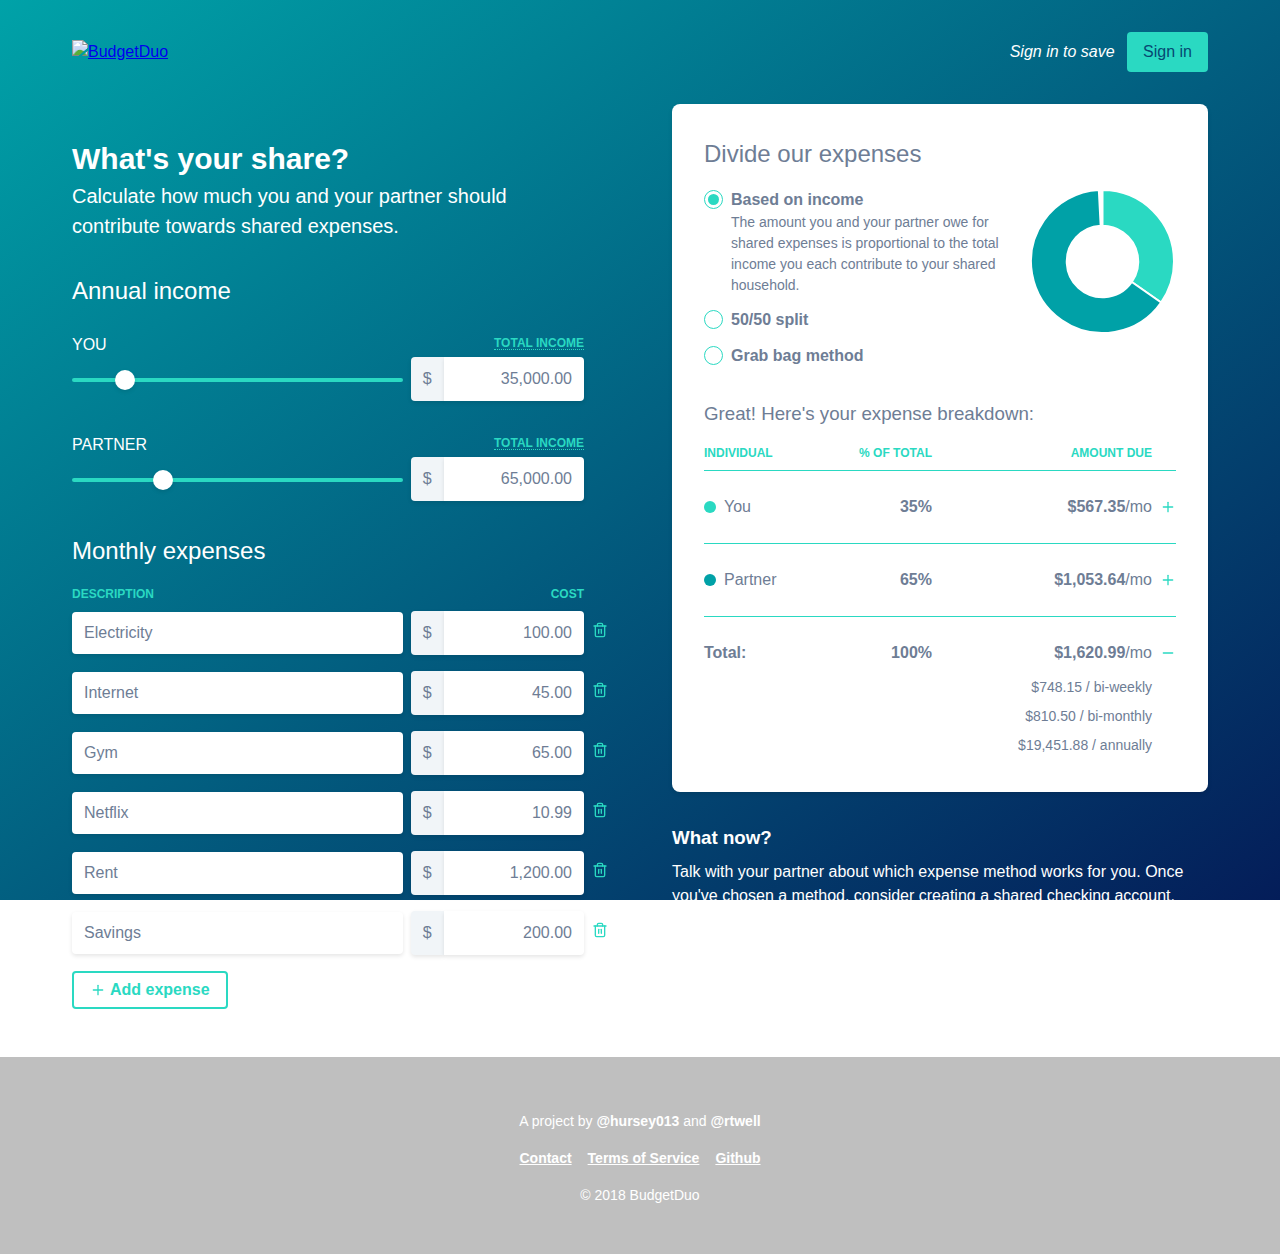
==== commit 3706c07d: "Updates" ====
--- a/index.html
+++ b/index.html
@@ -1 +1 @@
-<!DOCTYPE html> <html lang=en> <head> <script async src="https://www.googletagmanager.com/gtag/js?id=UA-118225860-1"></script> <script>function gtag(){dataLayer.push(arguments)}window.dataLayer=window.dataLayer||[],gtag("js",new Date),gtag("config","UA-118225860-1")</script> <meta charset=UTF-8> <meta name=viewport content="width=device-width,initial-scale=1"> <meta http-equiv=X-UA-Compatible content="ie=edge"> <title>BudgetDuo - Shared expense calculator</title> <meta name=description content="Calculate how much you and your partner should contribute towards shared expenses."> <meta name=image content=https://budgetduo.com/images/logo_360x360.png> <meta itemprop=name content=BudgetDuo> <meta itemprop=description content="Calculate how much you and your partner should contribute towards shared expenses."> <meta itemprop=image content=https://budgetduo.com/images/logo_360x360.png> <meta name=twitter:card content=summary> <meta name=twitter:title content=BudgetDuo> <meta name=twitter:description content="Calculate how much you and your partner should contribute towards shared expenses."> <meta name=twitter:image content=https://budgetduo.com/images/logo_360x360.png> <meta property=og:title content=BudgetDuo> <meta property=fb:app_id content=1970001709690705> <meta property=og:description content="Calculate how much you and your partner should contribute towards shared expenses."> <meta property=og:url content=https://budgetduo.com> <meta property=og:site_name content=BudgetDuo> <meta property=og:type content=website> <meta property=og:image content=https://budgetduo.com/images/logo_360x360.png /> <link rel="shortcut icon" href="favicon.ico"><link href="style.be04075233eb8d65c4a3.css" rel="stylesheet"></head> <body class="bg-gradient bg-fixed bg-no-repeat font-source-sans font-normal leading-normal text-grey min-h-full flex flex-col"> <div class="page flex-1 hidden" id=main> <div class="flex flex-col flex-1 min-h-screen"> <header class="container mx-auto px-4 pt-4 lg:px-8 lg:pt-8 flex-none"> <div class="flex items-center justify-between"> <a href=/ > <h1 class=sr-only>BudgetDuo</h1> <img src=images/logo.svg?06404421c83abc362f93a476a59e02b4 alt=BudgetDuo aria-hidden=true> </a> <ul class=list-reset> <li> <span class="mr-2 text-white italic hidden lg:inline-block">Sign in to save</span> <a class="signin inline-block rounded py-2 px-4 bg-teal no-underline text-blue-dark hover:bg-teal-light" href=#>Sign in</a> </li> <li class=hidden> <span id=notification class="animated mr-2 text-white italic inline-block hidden"></span> <a class="signout inline-block text-teal py-2 px-4 border-2 rounded hover:border-teal-light hover:text-teal-light no-underline" href=#>Sign out</a> </li> </ul> </div> </header> <main class="container mx-auto p-4 lg:p-8 flex-1 flex-auto overflow-hidden"> <div class="flex flex-wrap -mx-8"> <div class="w-full lg:w-1/2 px-8 mb-8 lg:mb-0"> <div class="text-white mt-8"> <h2 class=text-3xl>What's your share?</h2> <p class="text-xl font-light mr-6">Calculate how much you and your partner should contribute towards shared expenses.</p> </div> <h3 class="mb-6 mt-8 font-normal text-white text-2xl">Annual income</h3> <div id=incomes></div> <h3 class="mb-4 font-normal text-white text-2xl">Monthly expenses</h3> <div id=expenses-wrapper> <div class="flex items-center -mx-1 mb-2"> <div class="label flex-1 px-1" id=expense_description> Description </div> <div class="split-adhoc-label label flex-none w-1/4 px-1" id=expense_payer> Payer </div> <div class="label flex-none w-2/5 lg:w-1/3 px-1 text-right mr-6" id=expense_cost> Cost </div> </div> <div id=expenses></div> </div> <button class="add w-full lg:w-auto text-teal py-2 px-4 border-2 rounded flex items-center my-4 hover:border-teal-light hover:text-teal-light"> <svg xmlns=http://www.w3.org/2000/svg viewBox="0 0 24 24" fill=none stroke-width=2 stroke-linecap=round stroke-linejoin=round class="stroke-current h-4 w-4 mr-1 pointer-events-none"><line x1=12 y1=5 x2=12 y2=19></line><line x1=5 y1=12 x2=19 y2=12></line></svg> Add expense </button> </div> <div class="w-full lg:w-1/2 px-8 mb-6 lg:mb-0"> <div class="bg-white rounded-lg shadow p-4 lg:p-8 mb-8"> <h2 class="mb-4 font-normal">Divide our expenses</h2> <div class="flex mb-8 -mx-2"> <div class="w-2/3 px-2"> <ul id=split class=list-reset> <li class="block mb-3 flex"> <input type=radio name=split value=income class="radio mr-2 flex-none" id=split-income checked=checked /> <label for=split-income class=cursor-pointer> <span class=font-bold>Based on income</span> <p class=text-sm>The amount you and your partner owe for shared expenses is proportional to the total income you each contribute to your shared household.</p> </label> </li> <li class="block mb-3 flex"> <input type=radio name=split value=half class="radio mr-2 flex-none" id=split-half /> <label for=split-half class=cursor-pointer> <span class=font-bold>50/50 split</span> <p class=text-sm>Your shared expenses are split in half for you and your partner. <span class=italic>When using this method, your income is irrelevant.</span></p> </label> </li> <li class="block flex"> <input type=radio name=split value=adhoc class="radio mr-2 flex-none" id=split-adhoc /> <label for=split-adhoc class=cursor-pointer> <span class=font-bold>Grab bag method</span> <p class=text-sm>Designate who will be responsible for each bill using the dropdown menu next to each expense. <span class=italic>When using this method, your income is irrelevant.</span></p> </label> </li> </ul> </div> <div class="w-1/3 px-2"> <canvas id=chart width=100% height=100%></canvas> </div> </div> <h3 class="mb-4 font-normal">Great! Here's your expense breakdown:</h3> <div class=border-b> <div class="row justify-end pt-0 pb-2"> <div class="col flex-1"> <span class=label>Individual</span> </div> <div class="col w-1/5 text-right"> <span class=label>% of total</span> </div> <div class="col w-1/2 text-right"> <span class="label mr-6">Amount due</span> </div> </div> </div> <div id=rows></div> <a href=# class="row flex-wrap no-underline text-grey border-b-0 pb-2 lg:pb-0 expanded" id=row-total> <div class="col flex-1 font-bold"> Total: </div> <div class="col w-1/5 text-right font-bold"> 100% </div> <div class="col w-1/2 flex items-center justify-end text-right"> <div class=truncate> <span class="report-total font-bold"></span>/mo </div> <span class=""> <svg xmlns=http://www.w3.org/2000/svg viewBox="0 0 24 24" fill=none stroke-width=2 stroke-linecap=round stroke-linejoin=round class="open ml-2 text-teal stroke-current h-4 w-4 pointer-events-none"><line x1=12 y1=5 x2=12 y2=19></line><line x1=5 y1=12 x2=19 y2=12></line></svg> <svg xmlns=http://www.w3.org/2000/svg viewBox="0 0 24 24" fill=none stroke-width=2 stroke-linecap=round stroke-linejoin=round class="close ml-2 text-teal stroke-current h-4 w-4 pointer-events-none"><line x1=5 y1=12 x2=19 y2=12></line></svg> </span> </div> <ul class="details col list-reset mt-2 mr-6 w-full text-right text-sm"> <li class=py-1><span class=report-total-biweekly></span> / bi-weekly</li> <li class=py-1><span class=report-total-bimonthly></span> / bi-monthly</li> <li class=py-1><span class=report-total-annually></span> / annually</li> </ul> </a> </div> <div class=text-white> <h3 class=my-2>What now?</h3> <p class=mb-2>Talk with your partner about which expense method works for you. Once you've chosen a method, consider creating a shared checking account, depositing contributions from each paycheck, and paying bills using your new account for a worry-free, streamlined financial solution.</p> </div> </div> </div> </main> <footer class="bg-smoke p-8 flex-none"> <div class="container mx-auto text-sm text-white text-center"> <img src=images/mark_knockout.svg?d4016eebaea452add6823b7ad7ef5471 alt="" class="w-8 mb-4"> <p class=mb-4>A project by <a href=https://github.com/hursey013/ class="text-white font-bold no-underline">@hursey013</a> and <a href=http://rtwell.com class="text-white font-bold no-underline">@rtwell</a> </p> <ul class="list-reset flex mb-4 justify-center"> <li class=mx-2> <a href=mailto:hello@budgetduo.com class="text-white font-bold">Contact</a> </li> <li class=mx-2> <a href=tos.html class="text-white font-bold" target=_blank>Terms of Service</a> </li> <li class=mx-2> <a href=https://github.com/hursey013/budget-duo class="text-white font-bold">Github</a> </li> </ul> <p class=mb-4>&copy; 2018 BudgetDuo</p> </div> </footer> </div> </div> <div class="page flex-1" id=login> <div class="min-h-screen flex flex-col justify-center text-center text-white"> <a href=#><img src=images/logo.svg?06404421c83abc362f93a476a59e02b4 alt=BudgetDuo aria-hidden=true class=mb-6></a> <h1 class=sr-only>BudgetDuo</h1> <div class="loader ball-scale-ripple"> <div class=mx-auto></div> </div> <div id=firebaseui-auth-container></div> </div> </div> <script type="text/javascript" src="main.a692fd0660992d5f3899.js"></script></body> </html> +<!DOCTYPE html> <html lang=en> <head> <script async src="https://www.googletagmanager.com/gtag/js?id=UA-118225860-1"></script> <script>function gtag(){dataLayer.push(arguments)}window.dataLayer=window.dataLayer||[],gtag("js",new Date),gtag("config","UA-118225860-1")</script> <meta charset=UTF-8> <meta name=viewport content="width=device-width,initial-scale=1"> <meta http-equiv=X-UA-Compatible content="ie=edge"> <title>BudgetDuo - Shared expense calculator</title> <meta name=description content="Calculate how much you and your partner should contribute towards shared expenses."> <meta name=image content=https://budgetduo.com/images/logo_360x360.png> <meta itemprop=name content=BudgetDuo> <meta itemprop=description content="Calculate how much you and your partner should contribute towards shared expenses."> <meta itemprop=image content=https://budgetduo.com/images/logo_360x360.png> <meta name=twitter:card content=summary> <meta name=twitter:title content=BudgetDuo> <meta name=twitter:description content="Calculate how much you and your partner should contribute towards shared expenses."> <meta name=twitter:image content=https://budgetduo.com/images/logo_360x360.png> <meta property=og:title content=BudgetDuo> <meta property=fb:app_id content=1970001709690705> <meta property=og:description content="Calculate how much you and your partner should contribute towards shared expenses."> <meta property=og:url content=https://budgetduo.com> <meta property=og:site_name content=BudgetDuo> <meta property=og:type content=website> <meta property=og:image content=https://budgetduo.com/images/logo_360x360.png /> <link rel="shortcut icon" href="favicon.ico"><link href="style.e806c474ddccdd513ca9.css" rel="stylesheet"></head> <body class="bg-gradient bg-fixed bg-no-repeat font-source-sans font-normal leading-normal text-grey min-h-full flex flex-col"> <div class="page flex-1 hidden" id=main> <div class="flex flex-col flex-1 min-h-screen"> <header class="container mx-auto px-4 pt-4 lg:px-8 lg:pt-8 flex-none"> <div class="flex items-center justify-between"> <a href=/ > <h1 class=sr-only>BudgetDuo</h1> <img src=images/logo.svg?06404421c83abc362f93a476a59e02b4 alt=BudgetDuo aria-hidden=true> </a> <ul class=list-reset> <li> <span class="mr-2 text-white italic hidden lg:inline-block">Sign in to save</span> <a class="signin inline-block rounded py-2 px-4 bg-teal no-underline text-blue-dark hover:bg-teal-light" href=#>Sign in</a> </li> <li class=hidden> <span id=notification class="animated mr-2 text-white italic inline-block hidden"></span> <a class="signout inline-block text-teal py-2 px-4 border-2 rounded hover:border-teal-light hover:text-teal-light font-bold no-underline" href=#>Sign out</a> </li> </ul> </div> </header> <main class="container mx-auto p-4 lg:p-8 flex-1 flex-auto overflow-hidden"> <div class="flex flex-wrap -mx-8"> <div class="w-full lg:w-1/2 px-8 mb-8 lg:mb-0"> <div class="text-white mt-8"> <h2 class=text-3xl>What's your share?</h2> <p class="text-xl font-light mr-6">Calculate how much you and your partner should contribute towards shared expenses.</p> </div> <h3 class="mb-6 mt-8 font-normal text-white text-2xl">Annual income</h3> <div id=incomes></div> <h3 class="mb-4 font-normal text-white text-2xl">Monthly expenses</h3> <div id=expenses-wrapper> <div class="flex items-center -mx-1 mb-2"> <div class="label flex-1 px-1" id=expense_description> Description </div> <div class="split-adhoc-label label flex-none w-1/4 px-1" id=expense_payer> Payer </div> <div class="label flex-none w-2/5 lg:w-1/3 px-1 text-right mr-6" id=expense_cost> Cost </div> </div> <div id=expenses></div> </div> <button class="add text-teal py-2 px-4 border-2 rounded flex items-center my-4 hover:border-teal-light hover:text-teal-light font-bold"> <svg xmlns=http://www.w3.org/2000/svg viewBox="0 0 24 24" fill=none stroke-width=2 stroke-linecap=round stroke-linejoin=round class="stroke-current h-4 w-4 mr-1 pointer-events-none"><line x1=12 y1=5 x2=12 y2=19></line><line x1=5 y1=12 x2=19 y2=12></line></svg> Add expense </button> </div> <div class="w-full lg:w-1/2 px-8 mb-6 lg:mb-0"> <div class="bg-white rounded-lg shadow p-4 lg:p-8 mb-8"> <h2 class="mb-4 font-normal">Divide our expenses</h2> <div class="flex mb-8 -mx-2"> <div class="w-2/3 px-2"> <ul id=split class=list-reset> <li class="block mb-3 flex"> <input type=radio name=split value=income class="radio mr-2 flex-none" id=split-income checked=checked /> <label for=split-income class=cursor-pointer> <span class=font-bold>Based on income</span> <p class=text-sm>The amount you and your partner owe for shared expenses is proportional to the total income you each contribute to your shared household.</p> </label> </li> <li class="block mb-3 flex"> <input type=radio name=split value=half class="radio mr-2 flex-none" id=split-half /> <label for=split-half class=cursor-pointer> <span class=font-bold>50/50 split</span> <p class=text-sm>Your shared expenses are split in half for you and your partner. <span class=italic>When using this method, your income is irrelevant.</span></p> </label> </li> <li class="block flex"> <input type=radio name=split value=adhoc class="radio mr-2 flex-none" id=split-adhoc /> <label for=split-adhoc class=cursor-pointer> <span class=font-bold>Grab bag method</span> <p class=text-sm>Designate who will be responsible for each bill using the dropdown menu next to each expense. <span class=italic>When using this method, your income is irrelevant.</span></p> </label> </li> </ul> </div> <div class="w-1/3 px-2"> <canvas id=chart width=100% height=100%></canvas> </div> </div> <h3 class="mb-4 font-normal">Great! Here's your expense breakdown:</h3> <div class=border-b> <div class="row justify-end pt-0 pb-2"> <div class="col flex-1"> <span class=label>Individual</span> </div> <div class="col w-1/5 text-right"> <span class=label>% of total</span> </div> <div class="col w-1/2 text-right"> <span class="label mr-6">Amount due</span> </div> </div> </div> <div id=rows></div> <a href=# class="row flex-wrap no-underline text-grey border-b-0 pb-2 lg:pb-0 expanded" id=row-total> <div class="col flex-1 font-bold"> Total: </div> <div class="col w-1/5 text-right font-bold"> 100% </div> <div class="col w-1/2 flex items-center justify-end text-right"> <div class=truncate> <span class="report-total font-bold"></span>/mo </div> <span class=""> <svg xmlns=http://www.w3.org/2000/svg viewBox="0 0 24 24" fill=none stroke-width=2 stroke-linecap=round stroke-linejoin=round class="open ml-2 text-teal stroke-current h-4 w-4 pointer-events-none"><line x1=12 y1=5 x2=12 y2=19></line><line x1=5 y1=12 x2=19 y2=12></line></svg> <svg xmlns=http://www.w3.org/2000/svg viewBox="0 0 24 24" fill=none stroke-width=2 stroke-linecap=round stroke-linejoin=round class="close ml-2 text-teal stroke-current h-4 w-4 pointer-events-none"><line x1=5 y1=12 x2=19 y2=12></line></svg> </span> </div> <ul class="details col list-reset mt-2 mr-6 w-full text-right text-sm"> <li class=py-1><span class=report-total-biweekly></span> / bi-weekly</li> <li class=py-1><span class=report-total-bimonthly></span> / bi-monthly</li> <li class=py-1><span class=report-total-annually></span> / annually</li> </ul> </a> </div> <div class=text-white> <h3 class=my-2>What now?</h3> <p class=mb-2>Talk with your partner about which expense method works for you. Once you've chosen a method, consider creating a shared checking account, depositing contributions from each paycheck, and paying bills using your new account for a worry-free, streamlined financial solution.</p> </div> </div> </div> </main> <footer class="bg-smoke p-8 flex-none"> <div class="container mx-auto text-sm text-white text-center"> <img src=images/mark_knockout.svg?d4016eebaea452add6823b7ad7ef5471 alt="" class="w-8 mb-4"> <p class=mb-4>A project by <a href=https://github.com/hursey013/ class="text-white font-bold no-underline">@hursey013</a> and <a href=http://rtwell.com class="text-white font-bold no-underline">@rtwell</a> </p> <ul class="list-reset flex mb-4 justify-center"> <li class=mx-2> <a href=mailto:hello@budgetduo.com class="text-white font-bold">Contact</a> </li> <li class=mx-2> <a href=tos.html class="text-white font-bold" target=_blank>Terms of Service</a> </li> <li class=mx-2> <a href=https://github.com/hursey013/budget-duo class="text-white font-bold">Github</a> </li> </ul> <p class=mb-4>&copy; 2018 BudgetDuo</p> </div> </footer> </div> </div> <div class="page flex-1" id=login> <div class="min-h-screen flex flex-col justify-center text-center text-white"> <a href=#><img src=images/logo.svg?06404421c83abc362f93a476a59e02b4 alt=BudgetDuo aria-hidden=true class=mb-6></a> <h1 class=sr-only>BudgetDuo</h1> <div class="loader ball-scale-ripple"> <div class=mx-auto></div> </div> <div id=firebaseui-auth-container></div> </div> </div> <script type="text/javascript" src="main.a692fd0660992d5f3899.js"></script></body> </html> --- a/style.e806c474ddccdd513ca9.css
+++ b/style.e806c474ddccdd513ca9.css
@@ -0,0 +1,10 @@
+@import url(https://fonts.googleapis.com/css?family=Roboto:400,500,700);/*!
+ * animate.css -http://daneden.me/animate
+ * Version - 3.6.0
+ * Licensed under the MIT license - http://opensource.org/licenses/MIT
+ *
+ * Copyright (c) 2018 Daniel Eden
+ */.animated{-webkit-animation-duration:1s;animation-duration:1s;-webkit-animation-fill-mode:both;animation-fill-mode:both}.animated.infinite{-webkit-animation-iteration-count:infinite;animation-iteration-count:infinite}@-webkit-keyframes bounce{0%,20%,53%,80%,to{-webkit-animation-timing-function:cubic-bezier(.215,.61,.355,1);animation-timing-function:cubic-bezier(.215,.61,.355,1);-webkit-transform:translateZ(0);transform:translateZ(0)}40%,43%{-webkit-animation-timing-function:cubic-bezier(.755,.05,.855,.06);animation-timing-function:cubic-bezier(.755,.05,.855,.06);-webkit-transform:translate3d(0,-30px,0);transform:translate3d(0,-30px,0)}70%{-webkit-animation-timing-function:cubic-bezier(.755,.05,.855,.06);animation-timing-function:cubic-bezier(.755,.05,.855,.06);-webkit-transform:translate3d(0,-15px,0);transform:translate3d(0,-15px,0)}90%{-webkit-transform:translate3d(0,-4px,0);transform:translate3d(0,-4px,0)}}@keyframes bounce{0%,20%,53%,80%,to{-webkit-animation-timing-function:cubic-bezier(.215,.61,.355,1);animation-timing-function:cubic-bezier(.215,.61,.355,1);-webkit-transform:translateZ(0);transform:translateZ(0)}40%,43%{-webkit-animation-timing-function:cubic-bezier(.755,.05,.855,.06);animation-timing-function:cubic-bezier(.755,.05,.855,.06);-webkit-transform:translate3d(0,-30px,0);transform:translate3d(0,-30px,0)}70%{-webkit-animation-timing-function:cubic-bezier(.755,.05,.855,.06);animation-timing-function:cubic-bezier(.755,.05,.855,.06);-webkit-transform:translate3d(0,-15px,0);transform:translate3d(0,-15px,0)}90%{-webkit-transform:translate3d(0,-4px,0);transform:translate3d(0,-4px,0)}}.bounce{-webkit-animation-name:bounce;animation-name:bounce;-webkit-transform-origin:center bottom;transform-origin:center bottom}@-webkit-keyframes flash{0%,50%,to{opacity:1}25%,75%{opacity:0}}@keyframes flash{0%,50%,to{opacity:1}25%,75%{opacity:0}}.flash{-webkit-animation-name:flash;animation-name:flash}@-webkit-keyframes pulse{0%{-webkit-transform:scaleX(1);transform:scaleX(1)}50%{-webkit-transform:scale3d(1.05,1.05,1.05);transform:scale3d(1.05,1.05,1.05)}to{-webkit-transform:scaleX(1);transform:scaleX(1)}}@keyframes pulse{0%{-webkit-transform:scaleX(1);transform:scaleX(1)}50%{-webkit-transform:scale3d(1.05,1.05,1.05);transform:scale3d(1.05,1.05,1.05)}to{-webkit-transform:scaleX(1);transform:scaleX(1)}}.pulse{-webkit-animation-name:pulse;animation-name:pulse}@-webkit-keyframes rubberBand{0%{-webkit-transform:scaleX(1);transform:scaleX(1)}30%{-webkit-transform:scale3d(1.25,.75,1);transform:scale3d(1.25,.75,1)}40%{-webkit-transform:scale3d(.75,1.25,1);transform:scale3d(.75,1.25,1)}50%{-webkit-transform:scale3d(1.15,.85,1);transform:scale3d(1.15,.85,1)}65%{-webkit-transform:scale3d(.95,1.05,1);transform:scale3d(.95,1.05,1)}75%{-webkit-transform:scale3d(1.05,.95,1);transform:scale3d(1.05,.95,1)}to{-webkit-transform:scaleX(1);transform:scaleX(1)}}@keyframes rubberBand{0%{-webkit-transform:scaleX(1);transform:scaleX(1)}30%{-webkit-transform:scale3d(1.25,.75,1);transform:scale3d(1.25,.75,1)}40%{-webkit-transform:scale3d(.75,1.25,1);transform:scale3d(.75,1.25,1)}50%{-webkit-transform:scale3d(1.15,.85,1);transform:scale3d(1.15,.85,1)}65%{-webkit-transform:scale3d(.95,1.05,1);transform:scale3d(.95,1.05,1)}75%{-webkit-transform:scale3d(1.05,.95,1);transform:scale3d(1.05,.95,1)}to{-webkit-transform:scaleX(1);transform:scaleX(1)}}.rubberBand{-webkit-animation-name:rubberBand;animation-name:rubberBand}@-webkit-keyframes shake{0%,to{-webkit-transform:translateZ(0);transform:translateZ(0)}10%,30%,50%,70%,90%{-webkit-transform:translate3d(-10px,0,0);transform:translate3d(-10px,0,0)}20%,40%,60%,80%{-webkit-transform:translate3d(10px,0,0);transform:translate3d(10px,0,0)}}@keyframes shake{0%,to{-webkit-transform:translateZ(0);transform:translateZ(0)}10%,30%,50%,70%,90%{-webkit-transform:translate3d(-10px,0,0);transform:translate3d(-10px,0,0)}20%,40%,60%,80%{-webkit-transform:translate3d(10px,0,0);transform:translate3d(10px,0,0)}}.shake{-webkit-animation-name:shake;animation-name:shake}@-webkit-keyframes headShake{0%{-webkit-transform:translateX(0);transform:translateX(0)}6.5%{-webkit-transform:translateX(-6px) rotateY(-9deg);transform:translateX(-6px) rotateY(-9deg)}18.5%{-webkit-transform:translateX(5px) rotateY(7deg);transform:translateX(5px) rotateY(7deg)}31.5%{-webkit-transform:translateX(-3px) rotateY(-5deg);transform:translateX(-3px) rotateY(-5deg)}43.5%{-webkit-transform:translateX(2px) rotateY(3deg);transform:translateX(2px) rotateY(3deg)}50%{-webkit-transform:translateX(0);transform:translateX(0)}}@keyframes headShake{0%{-webkit-transform:translateX(0);transform:translateX(0)}6.5%{-webkit-transform:translateX(-6px) rotateY(-9deg);transform:translateX(-6px) rotateY(-9deg)}18.5%{-webkit-transform:translateX(5px) rotateY(7deg);transform:translateX(5px) rotateY(7deg)}31.5%{-webkit-transform:translateX(-3px) rotateY(-5deg);transform:translateX(-3px) rotateY(-5deg)}43.5%{-webkit-transform:translateX(2px) rotateY(3deg);transform:translateX(2px) rotateY(3deg)}50%{-webkit-transform:translateX(0);transform:translateX(0)}}.headShake{-webkit-animation-timing-function:ease-in-out;animation-timing-function:ease-in-out;-webkit-animation-name:headShake;animation-name:headShake}@-webkit-keyframes swing{20%{-webkit-transform:rotate(15deg);transform:rotate(15deg)}40%{-webkit-transform:rotate(-10deg);transform:rotate(-10deg)}60%{-webkit-transform:rotate(5deg);transform:rotate(5deg)}80%{-webkit-transform:rotate(-5deg);transform:rotate(-5deg)}to{-webkit-transform:rotate(0deg);transform:rotate(0deg)}}@keyframes swing{20%{-webkit-transform:rotate(15deg);transform:rotate(15deg)}40%{-webkit-transform:rotate(-10deg);transform:rotate(-10deg)}60%{-webkit-transform:rotate(5deg);transform:rotate(5deg)}80%{-webkit-transform:rotate(-5deg);transform:rotate(-5deg)}to{-webkit-transform:rotate(0deg);transform:rotate(0deg)}}.swing{-webkit-transform-origin:top center;transform-origin:top center;-webkit-animation-name:swing;animation-name:swing}@-webkit-keyframes tada{0%{-webkit-transform:scaleX(1);transform:scaleX(1)}10%,20%{-webkit-transform:scale3d(.9,.9,.9) rotate(-3deg);transform:scale3d(.9,.9,.9) rotate(-3deg)}30%,50%,70%,90%{-webkit-transform:scale3d(1.1,1.1,1.1) rotate(3deg);transform:scale3d(1.1,1.1,1.1) rotate(3deg)}40%,60%,80%{-webkit-transform:scale3d(1.1,1.1,1.1) rotate(-3deg);transform:scale3d(1.1,1.1,1.1) rotate(-3deg)}to{-webkit-transform:scaleX(1);transform:scaleX(1)}}@keyframes tada{0%{-webkit-transform:scaleX(1);transform:scaleX(1)}10%,20%{-webkit-transform:scale3d(.9,.9,.9) rotate(-3deg);transform:scale3d(.9,.9,.9) rotate(-3deg)}30%,50%,70%,90%{-webkit-transform:scale3d(1.1,1.1,1.1) rotate(3deg);transform:scale3d(1.1,1.1,1.1) rotate(3deg)}40%,60%,80%{-webkit-transform:scale3d(1.1,1.1,1.1) rotate(-3deg);transform:scale3d(1.1,1.1,1.1) rotate(-3deg)}to{-webkit-transform:scaleX(1);transform:scaleX(1)}}.tada{-webkit-animation-name:tada;animation-name:tada}@-webkit-keyframes wobble{0%{-webkit-transform:translateZ(0);transform:translateZ(0)}15%{-webkit-transform:translate3d(-25%,0,0) rotate(-5deg);transform:translate3d(-25%,0,0) rotate(-5deg)}30%{-webkit-transform:translate3d(20%,0,0) rotate(3deg);transform:translate3d(20%,0,0) rotate(3deg)}45%{-webkit-transform:translate3d(-15%,0,0) rotate(-3deg);transform:translate3d(-15%,0,0) rotate(-3deg)}60%{-webkit-transform:translate3d(10%,0,0) rotate(2deg);transform:translate3d(10%,0,0) rotate(2deg)}75%{-webkit-transform:translate3d(-5%,0,0) rotate(-1deg);transform:translate3d(-5%,0,0) rotate(-1deg)}to{-webkit-transform:translateZ(0);transform:translateZ(0)}}@keyframes wobble{0%{-webkit-transform:translateZ(0);transform:translateZ(0)}15%{-webkit-transform:translate3d(-25%,0,0) rotate(-5deg);transform:translate3d(-25%,0,0) rotate(-5deg)}30%{-webkit-transform:translate3d(20%,0,0) rotate(3deg);transform:translate3d(20%,0,0) rotate(3deg)}45%{-webkit-transform:translate3d(-15%,0,0) rotate(-3deg);transform:translate3d(-15%,0,0) rotate(-3deg)}60%{-webkit-transform:translate3d(10%,0,0) rotate(2deg);transform:translate3d(10%,0,0) rotate(2deg)}75%{-webkit-transform:translate3d(-5%,0,0) rotate(-1deg);transform:translate3d(-5%,0,0) rotate(-1deg)}to{-webkit-transform:translateZ(0);transform:translateZ(0)}}.wobble{-webkit-animation-name:wobble;animation-name:wobble}@-webkit-keyframes jello{0%,11.1%,to{-webkit-transform:translateZ(0);transform:translateZ(0)}22.2%{-webkit-transform:skewX(-12.5deg) skewY(-12.5deg);transform:skewX(-12.5deg) skewY(-12.5deg)}33.3%{-webkit-transform:skewX(6.25deg) skewY(6.25deg);transform:skewX(6.25deg) skewY(6.25deg)}44.4%{-webkit-transform:skewX(-3.125deg) skewY(-3.125deg);transform:skewX(-3.125deg) skewY(-3.125deg)}55.5%{-webkit-transform:skewX(1.5625deg) skewY(1.5625deg);transform:skewX(1.5625deg) skewY(1.5625deg)}66.6%{-webkit-transform:skewX(-.78125deg) skewY(-.78125deg);transform:skewX(-.78125deg) skewY(-.78125deg)}77.7%{-webkit-transform:skewX(.390625deg) skewY(.390625deg);transform:skewX(.390625deg) skewY(.390625deg)}88.8%{-webkit-transform:skewX(-.1953125deg) skewY(-.1953125deg);transform:skewX(-.1953125deg) skewY(-.1953125deg)}}@keyframes jello{0%,11.1%,to{-webkit-transform:translateZ(0);transform:translateZ(0)}22.2%{-webkit-transform:skewX(-12.5deg) skewY(-12.5deg);transform:skewX(-12.5deg) skewY(-12.5deg)}33.3%{-webkit-transform:skewX(6.25deg) skewY(6.25deg);transform:skewX(6.25deg) skewY(6.25deg)}44.4%{-webkit-transform:skewX(-3.125deg) skewY(-3.125deg);transform:skewX(-3.125deg) skewY(-3.125deg)}55.5%{-webkit-transform:skewX(1.5625deg) skewY(1.5625deg);transform:skewX(1.5625deg) skewY(1.5625deg)}66.6%{-webkit-transform:skewX(-.78125deg) skewY(-.78125deg);transform:skewX(-.78125deg) skewY(-.78125deg)}77.7%{-webkit-transform:skewX(.390625deg) skewY(.390625deg);transform:skewX(.390625deg) skewY(.390625deg)}88.8%{-webkit-transform:skewX(-.1953125deg) skewY(-.1953125deg);transform:skewX(-.1953125deg) skewY(-.1953125deg)}}.jello{-webkit-animation-name:jello;animation-name:jello;-webkit-transform-origin:center;transform-origin:center}@-webkit-keyframes bounceIn{0%,20%,40%,60%,80%,to{-webkit-animation-timing-function:cubic-bezier(.215,.61,.355,1);animation-timing-function:cubic-bezier(.215,.61,.355,1)}0%{opacity:0;-webkit-transform:scale3d(.3,.3,.3);transform:scale3d(.3,.3,.3)}20%{-webkit-transform:scale3d(1.1,1.1,1.1);transform:scale3d(1.1,1.1,1.1)}40%{-webkit-transform:scale3d(.9,.9,.9);transform:scale3d(.9,.9,.9)}60%{opacity:1;-webkit-transform:scale3d(1.03,1.03,1.03);transform:scale3d(1.03,1.03,1.03)}80%{-webkit-transform:scale3d(.97,.97,.97);transform:scale3d(.97,.97,.97)}to{opacity:1;-webkit-transform:scaleX(1);transform:scaleX(1)}}@keyframes bounceIn{0%,20%,40%,60%,80%,to{-webkit-animation-timing-function:cubic-bezier(.215,.61,.355,1);animation-timing-function:cubic-bezier(.215,.61,.355,1)}0%{opacity:0;-webkit-transform:scale3d(.3,.3,.3);transform:scale3d(.3,.3,.3)}20%{-webkit-transform:scale3d(1.1,1.1,1.1);transform:scale3d(1.1,1.1,1.1)}40%{-webkit-transform:scale3d(.9,.9,.9);transform:scale3d(.9,.9,.9)}60%{opacity:1;-webkit-transform:scale3d(1.03,1.03,1.03);transform:scale3d(1.03,1.03,1.03)}80%{-webkit-transform:scale3d(.97,.97,.97);transform:scale3d(.97,.97,.97)}to{opacity:1;-webkit-transform:scaleX(1);transform:scaleX(1)}}.bounceIn{-webkit-animation-duration:.75s;animation-duration:.75s;-webkit-animation-name:bounceIn;animation-name:bounceIn}@-webkit-keyframes bounceInDown{0%,60%,75%,90%,to{-webkit-animation-timing-function:cubic-bezier(.215,.61,.355,1);animation-timing-function:cubic-bezier(.215,.61,.355,1)}0%{opacity:0;-webkit-transform:translate3d(0,-3000px,0);transform:translate3d(0,-3000px,0)}60%{opacity:1;-webkit-transform:translate3d(0,25px,0);transform:translate3d(0,25px,0)}75%{-webkit-transform:translate3d(0,-10px,0);transform:translate3d(0,-10px,0)}90%{-webkit-transform:translate3d(0,5px,0);transform:translate3d(0,5px,0)}to{-webkit-transform:translateZ(0);transform:translateZ(0)}}@keyframes bounceInDown{0%,60%,75%,90%,to{-webkit-animation-timing-function:cubic-bezier(.215,.61,.355,1);animation-timing-function:cubic-bezier(.215,.61,.355,1)}0%{opacity:0;-webkit-transform:translate3d(0,-3000px,0);transform:translate3d(0,-3000px,0)}60%{opacity:1;-webkit-transform:translate3d(0,25px,0);transform:translate3d(0,25px,0)}75%{-webkit-transform:translate3d(0,-10px,0);transform:translate3d(0,-10px,0)}90%{-webkit-transform:translate3d(0,5px,0);transform:translate3d(0,5px,0)}to{-webkit-transform:translateZ(0);transform:translateZ(0)}}.bounceInDown{-webkit-animation-name:bounceInDown;animation-name:bounceInDown}@-webkit-keyframes bounceInLeft{0%,60%,75%,90%,to{-webkit-animation-timing-function:cubic-bezier(.215,.61,.355,1);animation-timing-function:cubic-bezier(.215,.61,.355,1)}0%{opacity:0;-webkit-transform:translate3d(-3000px,0,0);transform:translate3d(-3000px,0,0)}60%{opacity:1;-webkit-transform:translate3d(25px,0,0);transform:translate3d(25px,0,0)}75%{-webkit-transform:translate3d(-10px,0,0);transform:translate3d(-10px,0,0)}90%{-webkit-transform:translate3d(5px,0,0);transform:translate3d(5px,0,0)}to{-webkit-transform:translateZ(0);transform:translateZ(0)}}@keyframes bounceInLeft{0%,60%,75%,90%,to{-webkit-animation-timing-function:cubic-bezier(.215,.61,.355,1);animation-timing-function:cubic-bezier(.215,.61,.355,1)}0%{opacity:0;-webkit-transform:translate3d(-3000px,0,0);transform:translate3d(-3000px,0,0)}60%{opacity:1;-webkit-transform:translate3d(25px,0,0);transform:translate3d(25px,0,0)}75%{-webkit-transform:translate3d(-10px,0,0);transform:translate3d(-10px,0,0)}90%{-webkit-transform:translate3d(5px,0,0);transform:translate3d(5px,0,0)}to{-webkit-transform:translateZ(0);transform:translateZ(0)}}.bounceInLeft{-webkit-animation-name:bounceInLeft;animation-name:bounceInLeft}@-webkit-keyframes bounceInRight{0%,60%,75%,90%,to{-webkit-animation-timing-function:cubic-bezier(.215,.61,.355,1);animation-timing-function:cubic-bezier(.215,.61,.355,1)}0%{opacity:0;-webkit-transform:translate3d(3000px,0,0);transform:translate3d(3000px,0,0)}60%{opacity:1;-webkit-transform:translate3d(-25px,0,0);transform:translate3d(-25px,0,0)}75%{-webkit-transform:translate3d(10px,0,0);transform:translate3d(10px,0,0)}90%{-webkit-transform:translate3d(-5px,0,0);transform:translate3d(-5px,0,0)}to{-webkit-transform:translateZ(0);transform:translateZ(0)}}@keyframes bounceInRight{0%,60%,75%,90%,to{-webkit-animation-timing-function:cubic-bezier(.215,.61,.355,1);animation-timing-function:cubic-bezier(.215,.61,.355,1)}0%{opacity:0;-webkit-transform:translate3d(3000px,0,0);transform:translate3d(3000px,0,0)}60%{opacity:1;-webkit-transform:translate3d(-25px,0,0);transform:translate3d(-25px,0,0)}75%{-webkit-transform:translate3d(10px,0,0);transform:translate3d(10px,0,0)}90%{-webkit-transform:translate3d(-5px,0,0);transform:translate3d(-5px,0,0)}to{-webkit-transform:translateZ(0);transform:translateZ(0)}}.bounceInRight{-webkit-animation-name:bounceInRight;animation-name:bounceInRight}@-webkit-keyframes bounceInUp{0%,60%,75%,90%,to{-webkit-animation-timing-function:cubic-bezier(.215,.61,.355,1);animation-timing-function:cubic-bezier(.215,.61,.355,1)}0%{opacity:0;-webkit-transform:translate3d(0,3000px,0);transform:translate3d(0,3000px,0)}60%{opacity:1;-webkit-transform:translate3d(0,-20px,0);transform:translate3d(0,-20px,0)}75%{-webkit-transform:translate3d(0,10px,0);transform:translate3d(0,10px,0)}90%{-webkit-transform:translate3d(0,-5px,0);transform:translate3d(0,-5px,0)}to{-webkit-transform:translateZ(0);transform:translateZ(0)}}@keyframes bounceInUp{0%,60%,75%,90%,to{-webkit-animation-timing-function:cubic-bezier(.215,.61,.355,1);animation-timing-function:cubic-bezier(.215,.61,.355,1)}0%{opacity:0;-webkit-transform:translate3d(0,3000px,0);transform:translate3d(0,3000px,0)}60%{opacity:1;-webkit-transform:translate3d(0,-20px,0);transform:translate3d(0,-20px,0)}75%{-webkit-transform:translate3d(0,10px,0);transform:translate3d(0,10px,0)}90%{-webkit-transform:translate3d(0,-5px,0);transform:translate3d(0,-5px,0)}to{-webkit-transform:translateZ(0);transform:translateZ(0)}}.bounceInUp{-webkit-animation-name:bounceInUp;animation-name:bounceInUp}@-webkit-keyframes bounceOut{20%{-webkit-transform:scale3d(.9,.9,.9);transform:scale3d(.9,.9,.9)}50%,55%{opacity:1;-webkit-transform:scale3d(1.1,1.1,1.1);transform:scale3d(1.1,1.1,1.1)}to{opacity:0;-webkit-transform:scale3d(.3,.3,.3);transform:scale3d(.3,.3,.3)}}@keyframes bounceOut{20%{-webkit-transform:scale3d(.9,.9,.9);transform:scale3d(.9,.9,.9)}50%,55%{opacity:1;-webkit-transform:scale3d(1.1,1.1,1.1);transform:scale3d(1.1,1.1,1.1)}to{opacity:0;-webkit-transform:scale3d(.3,.3,.3);transform:scale3d(.3,.3,.3)}}.bounceOut{-webkit-animation-duration:.75s;animation-duration:.75s;-webkit-animation-name:bounceOut;animation-name:bounceOut}@-webkit-keyframes bounceOutDown{20%{-webkit-transform:translate3d(0,10px,0);transform:translate3d(0,10px,0)}40%,45%{opacity:1;-webkit-transform:translate3d(0,-20px,0);transform:translate3d(0,-20px,0)}to{opacity:0;-webkit-transform:translate3d(0,2000px,0);transform:translate3d(0,2000px,0)}}@keyframes bounceOutDown{20%{-webkit-transform:translate3d(0,10px,0);transform:translate3d(0,10px,0)}40%,45%{opacity:1;-webkit-transform:translate3d(0,-20px,0);transform:translate3d(0,-20px,0)}to{opacity:0;-webkit-transform:translate3d(0,2000px,0);transform:translate3d(0,2000px,0)}}.bounceOutDown{-webkit-animation-name:bounceOutDown;animation-name:bounceOutDown}@-webkit-keyframes bounceOutLeft{20%{opacity:1;-webkit-transform:translate3d(20px,0,0);transform:translate3d(20px,0,0)}to{opacity:0;-webkit-transform:translate3d(-2000px,0,0);transform:translate3d(-2000px,0,0)}}@keyframes bounceOutLeft{20%{opacity:1;-webkit-transform:translate3d(20px,0,0);transform:translate3d(20px,0,0)}to{opacity:0;-webkit-transform:translate3d(-2000px,0,0);transform:translate3d(-2000px,0,0)}}.bounceOutLeft{-webkit-animation-name:bounceOutLeft;animation-name:bounceOutLeft}@-webkit-keyframes bounceOutRight{20%{opacity:1;-webkit-transform:translate3d(-20px,0,0);transform:translate3d(-20px,0,0)}to{opacity:0;-webkit-transform:translate3d(2000px,0,0);transform:translate3d(2000px,0,0)}}@keyframes bounceOutRight{20%{opacity:1;-webkit-transform:translate3d(-20px,0,0);transform:translate3d(-20px,0,0)}to{opacity:0;-webkit-transform:translate3d(2000px,0,0);transform:translate3d(2000px,0,0)}}.bounceOutRight{-webkit-animation-name:bounceOutRight;animation-name:bounceOutRight}@-webkit-keyframes bounceOutUp{20%{-webkit-transform:translate3d(0,-10px,0);transform:translate3d(0,-10px,0)}40%,45%{opacity:1;-webkit-transform:translate3d(0,20px,0);transform:translate3d(0,20px,0)}to{opacity:0;-webkit-transform:translate3d(0,-2000px,0);transform:translate3d(0,-2000px,0)}}@keyframes bounceOutUp{20%{-webkit-transform:translate3d(0,-10px,0);transform:translate3d(0,-10px,0)}40%,45%{opacity:1;-webkit-transform:translate3d(0,20px,0);transform:translate3d(0,20px,0)}to{opacity:0;-webkit-transform:translate3d(0,-2000px,0);transform:translate3d(0,-2000px,0)}}.bounceOutUp{-webkit-animation-name:bounceOutUp;animation-name:bounceOutUp}@-webkit-keyframes fadeIn{0%{opacity:0}to{opacity:1}}@keyframes fadeIn{0%{opacity:0}to{opacity:1}}.fadeIn{-webkit-animation-name:fadeIn;animation-name:fadeIn}@-webkit-keyframes fadeInDown{0%{opacity:0;-webkit-transform:translate3d(0,-100%,0);transform:translate3d(0,-100%,0)}to{opacity:1;-webkit-transform:translateZ(0);transform:translateZ(0)}}@keyframes fadeInDown{0%{opacity:0;-webkit-transform:translate3d(0,-100%,0);transform:translate3d(0,-100%,0)}to{opacity:1;-webkit-transform:translateZ(0);transform:translateZ(0)}}.fadeInDown{-webkit-animation-name:fadeInDown;animation-name:fadeInDown}@-webkit-keyframes fadeInDownBig{0%{opacity:0;-webkit-transform:translate3d(0,-2000px,0);transform:translate3d(0,-2000px,0)}to{opacity:1;-webkit-transform:translateZ(0);transform:translateZ(0)}}@keyframes fadeInDownBig{0%{opacity:0;-webkit-transform:translate3d(0,-2000px,0);transform:translate3d(0,-2000px,0)}to{opacity:1;-webkit-transform:translateZ(0);transform:translateZ(0)}}.fadeInDownBig{-webkit-animation-name:fadeInDownBig;animation-name:fadeInDownBig}@-webkit-keyframes fadeInLeft{0%{opacity:0;-webkit-transform:translate3d(-100%,0,0);transform:translate3d(-100%,0,0)}to{opacity:1;-webkit-transform:translateZ(0);transform:translateZ(0)}}@keyframes fadeInLeft{0%{opacity:0;-webkit-transform:translate3d(-100%,0,0);transform:translate3d(-100%,0,0)}to{opacity:1;-webkit-transform:translateZ(0);transform:translateZ(0)}}.fadeInLeft{-webkit-animation-name:fadeInLeft;animation-name:fadeInLeft}@-webkit-keyframes fadeInLeftBig{0%{opacity:0;-webkit-transform:translate3d(-2000px,0,0);transform:translate3d(-2000px,0,0)}to{opacity:1;-webkit-transform:translateZ(0);transform:translateZ(0)}}@keyframes fadeInLeftBig{0%{opacity:0;-webkit-transform:translate3d(-2000px,0,0);transform:translate3d(-2000px,0,0)}to{opacity:1;-webkit-transform:translateZ(0);transform:translateZ(0)}}.fadeInLeftBig{-webkit-animation-name:fadeInLeftBig;animation-name:fadeInLeftBig}@-webkit-keyframes fadeInRight{0%{opacity:0;-webkit-transform:translate3d(100%,0,0);transform:translate3d(100%,0,0)}to{opacity:1;-webkit-transform:translateZ(0);transform:translateZ(0)}}@keyframes fadeInRight{0%{opacity:0;-webkit-transform:translate3d(100%,0,0);transform:translate3d(100%,0,0)}to{opacity:1;-webkit-transform:translateZ(0);transform:translateZ(0)}}.fadeInRight{-webkit-animation-name:fadeInRight;animation-name:fadeInRight}@-webkit-keyframes fadeInRightBig{0%{opacity:0;-webkit-transform:translate3d(2000px,0,0);transform:translate3d(2000px,0,0)}to{opacity:1;-webkit-transform:translateZ(0);transform:translateZ(0)}}@keyframes fadeInRightBig{0%{opacity:0;-webkit-transform:translate3d(2000px,0,0);transform:translate3d(2000px,0,0)}to{opacity:1;-webkit-transform:translateZ(0);transform:translateZ(0)}}.fadeInRightBig{-webkit-animation-name:fadeInRightBig;animation-name:fadeInRightBig}@-webkit-keyframes fadeInUp{0%{opacity:0;-webkit-transform:translate3d(0,100%,0);transform:translate3d(0,100%,0)}to{opacity:1;-webkit-transform:translateZ(0);transform:translateZ(0)}}@keyframes fadeInUp{0%{opacity:0;-webkit-transform:translate3d(0,100%,0);transform:translate3d(0,100%,0)}to{opacity:1;-webkit-transform:translateZ(0);transform:translateZ(0)}}.fadeInUp{-webkit-animation-name:fadeInUp;animation-name:fadeInUp}@-webkit-keyframes fadeInUpBig{0%{opacity:0;-webkit-transform:translate3d(0,2000px,0);transform:translate3d(0,2000px,0)}to{opacity:1;-webkit-transform:translateZ(0);transform:translateZ(0)}}@keyframes fadeInUpBig{0%{opacity:0;-webkit-transform:translate3d(0,2000px,0);transform:translate3d(0,2000px,0)}to{opacity:1;-webkit-transform:translateZ(0);transform:translateZ(0)}}.fadeInUpBig{-webkit-animation-name:fadeInUpBig;animation-name:fadeInUpBig}@-webkit-keyframes fadeOut{0%{opacity:1}to{opacity:0}}@keyframes fadeOut{0%{opacity:1}to{opacity:0}}.fadeOut{-webkit-animation-name:fadeOut;animation-name:fadeOut}@-webkit-keyframes fadeOutDown{0%{opacity:1}to{opacity:0;-webkit-transform:translate3d(0,100%,0);transform:translate3d(0,100%,0)}}@keyframes fadeOutDown{0%{opacity:1}to{opacity:0;-webkit-transform:translate3d(0,100%,0);transform:translate3d(0,100%,0)}}.fadeOutDown{-webkit-animation-name:fadeOutDown;animation-name:fadeOutDown}@-webkit-keyframes fadeOutDownBig{0%{opacity:1}to{opacity:0;-webkit-transform:translate3d(0,2000px,0);transform:translate3d(0,2000px,0)}}@keyframes fadeOutDownBig{0%{opacity:1}to{opacity:0;-webkit-transform:translate3d(0,2000px,0);transform:translate3d(0,2000px,0)}}.fadeOutDownBig{-webkit-animation-name:fadeOutDownBig;animation-name:fadeOutDownBig}@-webkit-keyframes fadeOutLeft{0%{opacity:1}to{opacity:0;-webkit-transform:translate3d(-100%,0,0);transform:translate3d(-100%,0,0)}}@keyframes fadeOutLeft{0%{opacity:1}to{opacity:0;-webkit-transform:translate3d(-100%,0,0);transform:translate3d(-100%,0,0)}}.fadeOutLeft{-webkit-animation-name:fadeOutLeft;animation-name:fadeOutLeft}@-webkit-keyframes fadeOutLeftBig{0%{opacity:1}to{opacity:0;-webkit-transform:translate3d(-2000px,0,0);transform:translate3d(-2000px,0,0)}}@keyframes fadeOutLeftBig{0%{opacity:1}to{opacity:0;-webkit-transform:translate3d(-2000px,0,0);transform:translate3d(-2000px,0,0)}}.fadeOutLeftBig{-webkit-animation-name:fadeOutLeftBig;animation-name:fadeOutLeftBig}@-webkit-keyframes fadeOutRight{0%{opacity:1}to{opacity:0;-webkit-transform:translate3d(100%,0,0);transform:translate3d(100%,0,0)}}@keyframes fadeOutRight{0%{opacity:1}to{opacity:0;-webkit-transform:translate3d(100%,0,0);transform:translate3d(100%,0,0)}}.fadeOutRight{-webkit-animation-name:fadeOutRight;animation-name:fadeOutRight}@-webkit-keyframes fadeOutRightBig{0%{opacity:1}to{opacity:0;-webkit-transform:translate3d(2000px,0,0);transform:translate3d(2000px,0,0)}}@keyframes fadeOutRightBig{0%{opacity:1}to{opacity:0;-webkit-transform:translate3d(2000px,0,0);transform:translate3d(2000px,0,0)}}.fadeOutRightBig{-webkit-animation-name:fadeOutRightBig;animation-name:fadeOutRightBig}@-webkit-keyframes fadeOutUp{0%{opacity:1}to{opacity:0;-webkit-transform:translate3d(0,-100%,0);transform:translate3d(0,-100%,0)}}@keyframes fadeOutUp{0%{opacity:1}to{opacity:0;-webkit-transform:translate3d(0,-100%,0);transform:translate3d(0,-100%,0)}}.fadeOutUp{-webkit-animation-name:fadeOutUp;animation-name:fadeOutUp}@-webkit-keyframes fadeOutUpBig{0%{opacity:1}to{opacity:0;-webkit-transform:translate3d(0,-2000px,0);transform:translate3d(0,-2000px,0)}}@keyframes fadeOutUpBig{0%{opacity:1}to{opacity:0;-webkit-transform:translate3d(0,-2000px,0);transform:translate3d(0,-2000px,0)}}.fadeOutUpBig{-webkit-animation-name:fadeOutUpBig;animation-name:fadeOutUpBig}@-webkit-keyframes flip{0%{-webkit-transform:perspective(400px) rotateY(-1turn);transform:perspective(400px) rotateY(-1turn);-webkit-animation-timing-function:ease-out;animation-timing-function:ease-out}40%{-webkit-transform:perspective(400px) translateZ(150px) rotateY(-190deg);transform:perspective(400px) translateZ(150px) rotateY(-190deg);-webkit-animation-timing-function:ease-out;animation-timing-function:ease-out}50%{-webkit-transform:perspective(400px) translateZ(150px) rotateY(-170deg);transform:perspective(400px) translateZ(150px) rotateY(-170deg);-webkit-animation-timing-function:ease-in;animation-timing-function:ease-in}80%{-webkit-transform:perspective(400px) scale3d(.95,.95,.95);transform:perspective(400px) scale3d(.95,.95,.95);-webkit-animation-timing-function:ease-in;animation-timing-function:ease-in}to{-webkit-transform:perspective(400px);transform:perspective(400px);-webkit-animation-timing-function:ease-in;animation-timing-function:ease-in}}@keyframes flip{0%{-webkit-transform:perspective(400px) rotateY(-1turn);transform:perspective(400px) rotateY(-1turn);-webkit-animation-timing-function:ease-out;animation-timing-function:ease-out}40%{-webkit-transform:perspective(400px) translateZ(150px) rotateY(-190deg);transform:perspective(400px) translateZ(150px) rotateY(-190deg);-webkit-animation-timing-function:ease-out;animation-timing-function:ease-out}50%{-webkit-transform:perspective(400px) translateZ(150px) rotateY(-170deg);transform:perspective(400px) translateZ(150px) rotateY(-170deg);-webkit-animation-timing-function:ease-in;animation-timing-function:ease-in}80%{-webkit-transform:perspective(400px) scale3d(.95,.95,.95);transform:perspective(400px) scale3d(.95,.95,.95);-webkit-animation-timing-function:ease-in;animation-timing-function:ease-in}to{-webkit-transform:perspective(400px);transform:perspective(400px);-webkit-animation-timing-function:ease-in;animation-timing-function:ease-in}}.animated.flip{-webkit-backface-visibility:visible;backface-visibility:visible;-webkit-animation-name:flip;animation-name:flip}@-webkit-keyframes flipInX{0%{-webkit-transform:perspective(400px) rotateX(90deg);transform:perspective(400px) rotateX(90deg);-webkit-animation-timing-function:ease-in;animation-timing-function:ease-in;opacity:0}40%{-webkit-transform:perspective(400px) rotateX(-20deg);transform:perspective(400px) rotateX(-20deg);-webkit-animation-timing-function:ease-in;animation-timing-function:ease-in}60%{-webkit-transform:perspective(400px) rotateX(10deg);transform:perspective(400px) rotateX(10deg);opacity:1}80%{-webkit-transform:perspective(400px) rotateX(-5deg);transform:perspective(400px) rotateX(-5deg)}to{-webkit-transform:perspective(400px);transform:perspective(400px)}}@keyframes flipInX{0%{-webkit-transform:perspective(400px) rotateX(90deg);transform:perspective(400px) rotateX(90deg);-webkit-animation-timing-function:ease-in;animation-timing-function:ease-in;opacity:0}40%{-webkit-transform:perspective(400px) rotateX(-20deg);transform:perspective(400px) rotateX(-20deg);-webkit-animation-timing-function:ease-in;animation-timing-function:ease-in}60%{-webkit-transform:perspective(400px) rotateX(10deg);transform:perspective(400px) rotateX(10deg);opacity:1}80%{-webkit-transform:perspective(400px) rotateX(-5deg);transform:perspective(400px) rotateX(-5deg)}to{-webkit-transform:perspective(400px);transform:perspective(400px)}}.flipInX{-webkit-backface-visibility:visible!important;backface-visibility:visible!important;-webkit-animation-name:flipInX;animation-name:flipInX}@-webkit-keyframes flipInY{0%{-webkit-transform:perspective(400px) rotateY(90deg);transform:perspective(400px) rotateY(90deg);-webkit-animation-timing-function:ease-in;animation-timing-function:ease-in;opacity:0}40%{-webkit-transform:perspective(400px) rotateY(-20deg);transform:perspective(400px) rotateY(-20deg);-webkit-animation-timing-function:ease-in;animation-timing-function:ease-in}60%{-webkit-transform:perspective(400px) rotateY(10deg);transform:perspective(400px) rotateY(10deg);opacity:1}80%{-webkit-transform:perspective(400px) rotateY(-5deg);transform:perspective(400px) rotateY(-5deg)}to{-webkit-transform:perspective(400px);transform:perspective(400px)}}@keyframes flipInY{0%{-webkit-transform:perspective(400px) rotateY(90deg);transform:perspective(400px) rotateY(90deg);-webkit-animation-timing-function:ease-in;animation-timing-function:ease-in;opacity:0}40%{-webkit-transform:perspective(400px) rotateY(-20deg);transform:perspective(400px) rotateY(-20deg);-webkit-animation-timing-function:ease-in;animation-timing-function:ease-in}60%{-webkit-transform:perspective(400px) rotateY(10deg);transform:perspective(400px) rotateY(10deg);opacity:1}80%{-webkit-transform:perspective(400px) rotateY(-5deg);transform:perspective(400px) rotateY(-5deg)}to{-webkit-transform:perspective(400px);transform:perspective(400px)}}.flipInY{-webkit-backface-visibility:visible!important;backface-visibility:visible!important;-webkit-animation-name:flipInY;animation-name:flipInY}@-webkit-keyframes flipOutX{0%{-webkit-transform:perspective(400px);transform:perspective(400px)}30%{-webkit-transform:perspective(400px) rotateX(-20deg);transform:perspective(400px) rotateX(-20deg);opacity:1}to{-webkit-transform:perspective(400px) rotateX(90deg);transform:perspective(400px) rotateX(90deg);opacity:0}}@keyframes flipOutX{0%{-webkit-transform:perspective(400px);transform:perspective(400px)}30%{-webkit-transform:perspective(400px) rotateX(-20deg);transform:perspective(400px) rotateX(-20deg);opacity:1}to{-webkit-transform:perspective(400px) rotateX(90deg);transform:perspective(400px) rotateX(90deg);opacity:0}}.flipOutX{-webkit-animation-duration:.75s;animation-duration:.75s;-webkit-animation-name:flipOutX;animation-name:flipOutX;-webkit-backface-visibility:visible!important;backface-visibility:visible!important}@-webkit-keyframes flipOutY{0%{-webkit-transform:perspective(400px);transform:perspective(400px)}30%{-webkit-transform:perspective(400px) rotateY(-15deg);transform:perspective(400px) rotateY(-15deg);opacity:1}to{-webkit-transform:perspective(400px) rotateY(90deg);transform:perspective(400px) rotateY(90deg);opacity:0}}@keyframes flipOutY{0%{-webkit-transform:perspective(400px);transform:perspective(400px)}30%{-webkit-transform:perspective(400px) rotateY(-15deg);transform:perspective(400px) rotateY(-15deg);opacity:1}to{-webkit-transform:perspective(400px) rotateY(90deg);transform:perspective(400px) rotateY(90deg);opacity:0}}.flipOutY{-webkit-animation-duration:.75s;animation-duration:.75s;-webkit-backface-visibility:visible!important;backface-visibility:visible!important;-webkit-animation-name:flipOutY;animation-name:flipOutY}@-webkit-keyframes lightSpeedIn{0%{-webkit-transform:translate3d(100%,0,0) skewX(-30deg);transform:translate3d(100%,0,0) skewX(-30deg);opacity:0}60%{-webkit-transform:skewX(20deg);transform:skewX(20deg);opacity:1}80%{-webkit-transform:skewX(-5deg);transform:skewX(-5deg);opacity:1}to{-webkit-transform:translateZ(0);transform:translateZ(0);opacity:1}}@keyframes lightSpeedIn{0%{-webkit-transform:translate3d(100%,0,0) skewX(-30deg);transform:translate3d(100%,0,0) skewX(-30deg);opacity:0}60%{-webkit-transform:skewX(20deg);transform:skewX(20deg);opacity:1}80%{-webkit-transform:skewX(-5deg);transform:skewX(-5deg);opacity:1}to{-webkit-transform:translateZ(0);transform:translateZ(0);opacity:1}}.lightSpeedIn{-webkit-animation-name:lightSpeedIn;animation-name:lightSpeedIn;-webkit-animation-timing-function:ease-out;animation-timing-function:ease-out}@-webkit-keyframes lightSpeedOut{0%{opacity:1}to{-webkit-transform:translate3d(100%,0,0) skewX(30deg);transform:translate3d(100%,0,0) skewX(30deg);opacity:0}}@keyframes lightSpeedOut{0%{opacity:1}to{-webkit-transform:translate3d(100%,0,0) skewX(30deg);transform:translate3d(100%,0,0) skewX(30deg);opacity:0}}.lightSpeedOut{-webkit-animation-name:lightSpeedOut;animation-name:lightSpeedOut;-webkit-animation-timing-function:ease-in;animation-timing-function:ease-in}@-webkit-keyframes rotateIn{0%{-webkit-transform-origin:center;transform-origin:center;-webkit-transform:rotate(-200deg);transform:rotate(-200deg);opacity:0}to{-webkit-transform-origin:center;transform-origin:center;-webkit-transform:translateZ(0);transform:translateZ(0);opacity:1}}@keyframes rotateIn{0%{-webkit-transform-origin:center;transform-origin:center;-webkit-transform:rotate(-200deg);transform:rotate(-200deg);opacity:0}to{-webkit-transform-origin:center;transform-origin:center;-webkit-transform:translateZ(0);transform:translateZ(0);opacity:1}}.rotateIn{-webkit-animation-name:rotateIn;animation-name:rotateIn}@-webkit-keyframes rotateInDownLeft{0%{-webkit-transform-origin:left bottom;transform-origin:left bottom;-webkit-transform:rotate(-45deg);transform:rotate(-45deg);opacity:0}to{-webkit-transform-origin:left bottom;transform-origin:left bottom;-webkit-transform:translateZ(0);transform:translateZ(0);opacity:1}}@keyframes rotateInDownLeft{0%{-webkit-transform-origin:left bottom;transform-origin:left bottom;-webkit-transform:rotate(-45deg);transform:rotate(-45deg);opacity:0}to{-webkit-transform-origin:left bottom;transform-origin:left bottom;-webkit-transform:translateZ(0);transform:translateZ(0);opacity:1}}.rotateInDownLeft{-webkit-animation-name:rotateInDownLeft;animation-name:rotateInDownLeft}@-webkit-keyframes rotateInDownRight{0%{-webkit-transform-origin:right bottom;transform-origin:right bottom;-webkit-transform:rotate(45deg);transform:rotate(45deg);opacity:0}to{-webkit-transform-origin:right bottom;transform-origin:right bottom;-webkit-transform:translateZ(0);transform:translateZ(0);opacity:1}}@keyframes rotateInDownRight{0%{-webkit-transform-origin:right bottom;transform-origin:right bottom;-webkit-transform:rotate(45deg);transform:rotate(45deg);opacity:0}to{-webkit-transform-origin:right bottom;transform-origin:right bottom;-webkit-transform:translateZ(0);transform:translateZ(0);opacity:1}}.rotateInDownRight{-webkit-animation-name:rotateInDownRight;animation-name:rotateInDownRight}@-webkit-keyframes rotateInUpLeft{0%{-webkit-transform-origin:left bottom;transform-origin:left bottom;-webkit-transform:rotate(45deg);transform:rotate(45deg);opacity:0}to{-webkit-transform-origin:left bottom;transform-origin:left bottom;-webkit-transform:translateZ(0);transform:translateZ(0);opacity:1}}@keyframes rotateInUpLeft{0%{-webkit-transform-origin:left bottom;transform-origin:left bottom;-webkit-transform:rotate(45deg);transform:rotate(45deg);opacity:0}to{-webkit-transform-origin:left bottom;transform-origin:left bottom;-webkit-transform:translateZ(0);transform:translateZ(0);opacity:1}}.rotateInUpLeft{-webkit-animation-name:rotateInUpLeft;animation-name:rotateInUpLeft}@-webkit-keyframes rotateInUpRight{0%{-webkit-transform-origin:right bottom;transform-origin:right bottom;-webkit-transform:rotate(-90deg);transform:rotate(-90deg);opacity:0}to{-webkit-transform-origin:right bottom;transform-origin:right bottom;-webkit-transform:translateZ(0);transform:translateZ(0);opacity:1}}@keyframes rotateInUpRight{0%{-webkit-transform-origin:right bottom;transform-origin:right bottom;-webkit-transform:rotate(-90deg);transform:rotate(-90deg);opacity:0}to{-webkit-transform-origin:right bottom;transform-origin:right bottom;-webkit-transform:translateZ(0);transform:translateZ(0);opacity:1}}.rotateInUpRight{-webkit-animation-name:rotateInUpRight;animation-name:rotateInUpRight}@-webkit-keyframes rotateOut{0%{-webkit-transform-origin:center;transform-origin:center;opacity:1}to{-webkit-transform-origin:center;transform-origin:center;-webkit-transform:rotate(200deg);transform:rotate(200deg);opacity:0}}@keyframes rotateOut{0%{-webkit-transform-origin:center;transform-origin:center;opacity:1}to{-webkit-transform-origin:center;transform-origin:center;-webkit-transform:rotate(200deg);transform:rotate(200deg);opacity:0}}.rotateOut{-webkit-animation-name:rotateOut;animation-name:rotateOut}@-webkit-keyframes rotateOutDownLeft{0%{-webkit-transform-origin:left bottom;transform-origin:left bottom;opacity:1}to{-webkit-transform-origin:left bottom;transform-origin:left bottom;-webkit-transform:rotate(45deg);transform:rotate(45deg);opacity:0}}@keyframes rotateOutDownLeft{0%{-webkit-transform-origin:left bottom;transform-origin:left bottom;opacity:1}to{-webkit-transform-origin:left bottom;transform-origin:left bottom;-webkit-transform:rotate(45deg);transform:rotate(45deg);opacity:0}}.rotateOutDownLeft{-webkit-animation-name:rotateOutDownLeft;animation-name:rotateOutDownLeft}@-webkit-keyframes rotateOutDownRight{0%{-webkit-transform-origin:right bottom;transform-origin:right bottom;opacity:1}to{-webkit-transform-origin:right bottom;transform-origin:right bottom;-webkit-transform:rotate(-45deg);transform:rotate(-45deg);opacity:0}}@keyframes rotateOutDownRight{0%{-webkit-transform-origin:right bottom;transform-origin:right bottom;opacity:1}to{-webkit-transform-origin:right bottom;transform-origin:right bottom;-webkit-transform:rotate(-45deg);transform:rotate(-45deg);opacity:0}}.rotateOutDownRight{-webkit-animation-name:rotateOutDownRight;animation-name:rotateOutDownRight}@-webkit-keyframes rotateOutUpLeft{0%{-webkit-transform-origin:left bottom;transform-origin:left bottom;opacity:1}to{-webkit-transform-origin:left bottom;transform-origin:left bottom;-webkit-transform:rotate(-45deg);transform:rotate(-45deg);opacity:0}}@keyframes rotateOutUpLeft{0%{-webkit-transform-origin:left bottom;transform-origin:left bottom;opacity:1}to{-webkit-transform-origin:left bottom;transform-origin:left bottom;-webkit-transform:rotate(-45deg);transform:rotate(-45deg);opacity:0}}.rotateOutUpLeft{-webkit-animation-name:rotateOutUpLeft;animation-name:rotateOutUpLeft}@-webkit-keyframes rotateOutUpRight{0%{-webkit-transform-origin:right bottom;transform-origin:right bottom;opacity:1}to{-webkit-transform-origin:right bottom;transform-origin:right bottom;-webkit-transform:rotate(90deg);transform:rotate(90deg);opacity:0}}@keyframes rotateOutUpRight{0%{-webkit-transform-origin:right bottom;transform-origin:right bottom;opacity:1}to{-webkit-transform-origin:right bottom;transform-origin:right bottom;-webkit-transform:rotate(90deg);transform:rotate(90deg);opacity:0}}.rotateOutUpRight{-webkit-animation-name:rotateOutUpRight;animation-name:rotateOutUpRight}@-webkit-keyframes hinge{0%{-webkit-transform-origin:top left;transform-origin:top left;-webkit-animation-timing-function:ease-in-out;animation-timing-function:ease-in-out}20%,60%{-webkit-transform:rotate(80deg);transform:rotate(80deg);-webkit-transform-origin:top left;transform-origin:top left;-webkit-animation-timing-function:ease-in-out;animation-timing-function:ease-in-out}40%,80%{-webkit-transform:rotate(60deg);transform:rotate(60deg);-webkit-transform-origin:top left;transform-origin:top left;-webkit-animation-timing-function:ease-in-out;animation-timing-function:ease-in-out;opacity:1}to{-webkit-transform:translate3d(0,700px,0);transform:translate3d(0,700px,0);opacity:0}}@keyframes hinge{0%{-webkit-transform-origin:top left;transform-origin:top left;-webkit-animation-timing-function:ease-in-out;animation-timing-function:ease-in-out}20%,60%{-webkit-transform:rotate(80deg);transform:rotate(80deg);-webkit-transform-origin:top left;transform-origin:top left;-webkit-animation-timing-function:ease-in-out;animation-timing-function:ease-in-out}40%,80%{-webkit-transform:rotate(60deg);transform:rotate(60deg);-webkit-transform-origin:top left;transform-origin:top left;-webkit-animation-timing-function:ease-in-out;animation-timing-function:ease-in-out;opacity:1}to{-webkit-transform:translate3d(0,700px,0);transform:translate3d(0,700px,0);opacity:0}}.hinge{-webkit-animation-duration:2s;animation-duration:2s;-webkit-animation-name:hinge;animation-name:hinge}@-webkit-keyframes jackInTheBox{0%{opacity:0;-webkit-transform:scale(.1) rotate(30deg);transform:scale(.1) rotate(30deg);-webkit-transform-origin:center bottom;transform-origin:center bottom}50%{-webkit-transform:rotate(-10deg);transform:rotate(-10deg)}70%{-webkit-transform:rotate(3deg);transform:rotate(3deg)}to{opacity:1;-webkit-transform:scale(1);transform:scale(1)}}@keyframes jackInTheBox{0%{opacity:0;-webkit-transform:scale(.1) rotate(30deg);transform:scale(.1) rotate(30deg);-webkit-transform-origin:center bottom;transform-origin:center bottom}50%{-webkit-transform:rotate(-10deg);transform:rotate(-10deg)}70%{-webkit-transform:rotate(3deg);transform:rotate(3deg)}to{opacity:1;-webkit-transform:scale(1);transform:scale(1)}}.jackInTheBox{-webkit-animation-name:jackInTheBox;animation-name:jackInTheBox}@-webkit-keyframes rollIn{0%{opacity:0;-webkit-transform:translate3d(-100%,0,0) rotate(-120deg);transform:translate3d(-100%,0,0) rotate(-120deg)}to{opacity:1;-webkit-transform:translateZ(0);transform:translateZ(0)}}@keyframes rollIn{0%{opacity:0;-webkit-transform:translate3d(-100%,0,0) rotate(-120deg);transform:translate3d(-100%,0,0) rotate(-120deg)}to{opacity:1;-webkit-transform:translateZ(0);transform:translateZ(0)}}.rollIn{-webkit-animation-name:rollIn;animation-name:rollIn}@-webkit-keyframes rollOut{0%{opacity:1}to{opacity:0;-webkit-transform:translate3d(100%,0,0) rotate(120deg);transform:translate3d(100%,0,0) rotate(120deg)}}@keyframes rollOut{0%{opacity:1}to{opacity:0;-webkit-transform:translate3d(100%,0,0) rotate(120deg);transform:translate3d(100%,0,0) rotate(120deg)}}.rollOut{-webkit-animation-name:rollOut;animation-name:rollOut}@-webkit-keyframes zoomIn{0%{opacity:0;-webkit-transform:scale3d(.3,.3,.3);transform:scale3d(.3,.3,.3)}50%{opacity:1}}@keyframes zoomIn{0%{opacity:0;-webkit-transform:scale3d(.3,.3,.3);transform:scale3d(.3,.3,.3)}50%{opacity:1}}.zoomIn{-webkit-animation-name:zoomIn;animation-name:zoomIn}@-webkit-keyframes zoomInDown{0%{opacity:0;-webkit-transform:scale3d(.1,.1,.1) translate3d(0,-1000px,0);transform:scale3d(.1,.1,.1) translate3d(0,-1000px,0);-webkit-animation-timing-function:cubic-bezier(.55,.055,.675,.19);animation-timing-function:cubic-bezier(.55,.055,.675,.19)}60%{opacity:1;-webkit-transform:scale3d(.475,.475,.475) translate3d(0,60px,0);transform:scale3d(.475,.475,.475) translate3d(0,60px,0);-webkit-animation-timing-function:cubic-bezier(.175,.885,.32,1);animation-timing-function:cubic-bezier(.175,.885,.32,1)}}@keyframes zoomInDown{0%{opacity:0;-webkit-transform:scale3d(.1,.1,.1) translate3d(0,-1000px,0);transform:scale3d(.1,.1,.1) translate3d(0,-1000px,0);-webkit-animation-timing-function:cubic-bezier(.55,.055,.675,.19);animation-timing-function:cubic-bezier(.55,.055,.675,.19)}60%{opacity:1;-webkit-transform:scale3d(.475,.475,.475) translate3d(0,60px,0);transform:scale3d(.475,.475,.475) translate3d(0,60px,0);-webkit-animation-timing-function:cubic-bezier(.175,.885,.32,1);animation-timing-function:cubic-bezier(.175,.885,.32,1)}}.zoomInDown{-webkit-animation-name:zoomInDown;animation-name:zoomInDown}@-webkit-keyframes zoomInLeft{0%{opacity:0;-webkit-transform:scale3d(.1,.1,.1) translate3d(-1000px,0,0);transform:scale3d(.1,.1,.1) translate3d(-1000px,0,0);-webkit-animation-timing-function:cubic-bezier(.55,.055,.675,.19);animation-timing-function:cubic-bezier(.55,.055,.675,.19)}60%{opacity:1;-webkit-transform:scale3d(.475,.475,.475) translate3d(10px,0,0);transform:scale3d(.475,.475,.475) translate3d(10px,0,0);-webkit-animation-timing-function:cubic-bezier(.175,.885,.32,1);animation-timing-function:cubic-bezier(.175,.885,.32,1)}}@keyframes zoomInLeft{0%{opacity:0;-webkit-transform:scale3d(.1,.1,.1) translate3d(-1000px,0,0);transform:scale3d(.1,.1,.1) translate3d(-1000px,0,0);-webkit-animation-timing-function:cubic-bezier(.55,.055,.675,.19);animation-timing-function:cubic-bezier(.55,.055,.675,.19)}60%{opacity:1;-webkit-transform:scale3d(.475,.475,.475) translate3d(10px,0,0);transform:scale3d(.475,.475,.475) translate3d(10px,0,0);-webkit-animation-timing-function:cubic-bezier(.175,.885,.32,1);animation-timing-function:cubic-bezier(.175,.885,.32,1)}}.zoomInLeft{-webkit-animation-name:zoomInLeft;animation-name:zoomInLeft}@-webkit-keyframes zoomInRight{0%{opacity:0;-webkit-transform:scale3d(.1,.1,.1) translate3d(1000px,0,0);transform:scale3d(.1,.1,.1) translate3d(1000px,0,0);-webkit-animation-timing-function:cubic-bezier(.55,.055,.675,.19);animation-timing-function:cubic-bezier(.55,.055,.675,.19)}60%{opacity:1;-webkit-transform:scale3d(.475,.475,.475) translate3d(-10px,0,0);transform:scale3d(.475,.475,.475) translate3d(-10px,0,0);-webkit-animation-timing-function:cubic-bezier(.175,.885,.32,1);animation-timing-function:cubic-bezier(.175,.885,.32,1)}}@keyframes zoomInRight{0%{opacity:0;-webkit-transform:scale3d(.1,.1,.1) translate3d(1000px,0,0);transform:scale3d(.1,.1,.1) translate3d(1000px,0,0);-webkit-animation-timing-function:cubic-bezier(.55,.055,.675,.19);animation-timing-function:cubic-bezier(.55,.055,.675,.19)}60%{opacity:1;-webkit-transform:scale3d(.475,.475,.475) translate3d(-10px,0,0);transform:scale3d(.475,.475,.475) translate3d(-10px,0,0);-webkit-animation-timing-function:cubic-bezier(.175,.885,.32,1);animation-timing-function:cubic-bezier(.175,.885,.32,1)}}.zoomInRight{-webkit-animation-name:zoomInRight;animation-name:zoomInRight}@-webkit-keyframes zoomInUp{0%{opacity:0;-webkit-transform:scale3d(.1,.1,.1) translate3d(0,1000px,0);transform:scale3d(.1,.1,.1) translate3d(0,1000px,0);-webkit-animation-timing-function:cubic-bezier(.55,.055,.675,.19);animation-timing-function:cubic-bezier(.55,.055,.675,.19)}60%{opacity:1;-webkit-transform:scale3d(.475,.475,.475) translate3d(0,-60px,0);transform:scale3d(.475,.475,.475) translate3d(0,-60px,0);-webkit-animation-timing-function:cubic-bezier(.175,.885,.32,1);animation-timing-function:cubic-bezier(.175,.885,.32,1)}}@keyframes zoomInUp{0%{opacity:0;-webkit-transform:scale3d(.1,.1,.1) translate3d(0,1000px,0);transform:scale3d(.1,.1,.1) translate3d(0,1000px,0);-webkit-animation-timing-function:cubic-bezier(.55,.055,.675,.19);animation-timing-function:cubic-bezier(.55,.055,.675,.19)}60%{opacity:1;-webkit-transform:scale3d(.475,.475,.475) translate3d(0,-60px,0);transform:scale3d(.475,.475,.475) translate3d(0,-60px,0);-webkit-animation-timing-function:cubic-bezier(.175,.885,.32,1);animation-timing-function:cubic-bezier(.175,.885,.32,1)}}.zoomInUp{-webkit-animation-name:zoomInUp;animation-name:zoomInUp}@-webkit-keyframes zoomOut{0%{opacity:1}50%{opacity:0;-webkit-transform:scale3d(.3,.3,.3);transform:scale3d(.3,.3,.3)}to{opacity:0}}@keyframes zoomOut{0%{opacity:1}50%{opacity:0;-webkit-transform:scale3d(.3,.3,.3);transform:scale3d(.3,.3,.3)}to{opacity:0}}.zoomOut{-webkit-animation-name:zoomOut;animation-name:zoomOut}@-webkit-keyframes zoomOutDown{40%{opacity:1;-webkit-transform:scale3d(.475,.475,.475) translate3d(0,-60px,0);transform:scale3d(.475,.475,.475) translate3d(0,-60px,0);-webkit-animation-timing-function:cubic-bezier(.55,.055,.675,.19);animation-timing-function:cubic-bezier(.55,.055,.675,.19)}to{opacity:0;-webkit-transform:scale3d(.1,.1,.1) translate3d(0,2000px,0);transform:scale3d(.1,.1,.1) translate3d(0,2000px,0);-webkit-transform-origin:center bottom;transform-origin:center bottom;-webkit-animation-timing-function:cubic-bezier(.175,.885,.32,1);animation-timing-function:cubic-bezier(.175,.885,.32,1)}}@keyframes zoomOutDown{40%{opacity:1;-webkit-transform:scale3d(.475,.475,.475) translate3d(0,-60px,0);transform:scale3d(.475,.475,.475) translate3d(0,-60px,0);-webkit-animation-timing-function:cubic-bezier(.55,.055,.675,.19);animation-timing-function:cubic-bezier(.55,.055,.675,.19)}to{opacity:0;-webkit-transform:scale3d(.1,.1,.1) translate3d(0,2000px,0);transform:scale3d(.1,.1,.1) translate3d(0,2000px,0);-webkit-transform-origin:center bottom;transform-origin:center bottom;-webkit-animation-timing-function:cubic-bezier(.175,.885,.32,1);animation-timing-function:cubic-bezier(.175,.885,.32,1)}}.zoomOutDown{-webkit-animation-name:zoomOutDown;animation-name:zoomOutDown}@-webkit-keyframes zoomOutLeft{40%{opacity:1;-webkit-transform:scale3d(.475,.475,.475) translate3d(42px,0,0);transform:scale3d(.475,.475,.475) translate3d(42px,0,0)}to{opacity:0;-webkit-transform:scale(.1) translate3d(-2000px,0,0);transform:scale(.1) translate3d(-2000px,0,0);-webkit-transform-origin:left center;transform-origin:left center}}@keyframes zoomOutLeft{40%{opacity:1;-webkit-transform:scale3d(.475,.475,.475) translate3d(42px,0,0);transform:scale3d(.475,.475,.475) translate3d(42px,0,0)}to{opacity:0;-webkit-transform:scale(.1) translate3d(-2000px,0,0);transform:scale(.1) translate3d(-2000px,0,0);-webkit-transform-origin:left center;transform-origin:left center}}.zoomOutLeft{-webkit-animation-name:zoomOutLeft;animation-name:zoomOutLeft}@-webkit-keyframes zoomOutRight{40%{opacity:1;-webkit-transform:scale3d(.475,.475,.475) translate3d(-42px,0,0);transform:scale3d(.475,.475,.475) translate3d(-42px,0,0)}to{opacity:0;-webkit-transform:scale(.1) translate3d(2000px,0,0);transform:scale(.1) translate3d(2000px,0,0);-webkit-transform-origin:right center;transform-origin:right center}}@keyframes zoomOutRight{40%{opacity:1;-webkit-transform:scale3d(.475,.475,.475) translate3d(-42px,0,0);transform:scale3d(.475,.475,.475) translate3d(-42px,0,0)}to{opacity:0;-webkit-transform:scale(.1) translate3d(2000px,0,0);transform:scale(.1) translate3d(2000px,0,0);-webkit-transform-origin:right center;transform-origin:right center}}.zoomOutRight{-webkit-animation-name:zoomOutRight;animation-name:zoomOutRight}@-webkit-keyframes zoomOutUp{40%{opacity:1;-webkit-transform:scale3d(.475,.475,.475) translate3d(0,60px,0);transform:scale3d(.475,.475,.475) translate3d(0,60px,0);-webkit-animation-timing-function:cubic-bezier(.55,.055,.675,.19);animation-timing-function:cubic-bezier(.55,.055,.675,.19)}to{opacity:0;-webkit-transform:scale3d(.1,.1,.1) translate3d(0,-2000px,0);transform:scale3d(.1,.1,.1) translate3d(0,-2000px,0);-webkit-transform-origin:center bottom;transform-origin:center bottom;-webkit-animation-timing-function:cubic-bezier(.175,.885,.32,1);animation-timing-function:cubic-bezier(.175,.885,.32,1)}}@keyframes zoomOutUp{40%{opacity:1;-webkit-transform:scale3d(.475,.475,.475) translate3d(0,60px,0);transform:scale3d(.475,.475,.475) translate3d(0,60px,0);-webkit-animation-timing-function:cubic-bezier(.55,.055,.675,.19);animation-timing-function:cubic-bezier(.55,.055,.675,.19)}to{opacity:0;-webkit-transform:scale3d(.1,.1,.1) translate3d(0,-2000px,0);transform:scale3d(.1,.1,.1) translate3d(0,-2000px,0);-webkit-transform-origin:center bottom;transform-origin:center bottom;-webkit-animation-timing-function:cubic-bezier(.175,.885,.32,1);animation-timing-function:cubic-bezier(.175,.885,.32,1)}}.zoomOutUp{-webkit-animation-name:zoomOutUp;animation-name:zoomOutUp}@-webkit-keyframes slideInDown{0%{-webkit-transform:translate3d(0,-100%,0);transform:translate3d(0,-100%,0);visibility:visible}to{-webkit-transform:translateZ(0);transform:translateZ(0)}}@keyframes slideInDown{0%{-webkit-transform:translate3d(0,-100%,0);transform:translate3d(0,-100%,0);visibility:visible}to{-webkit-transform:translateZ(0);transform:translateZ(0)}}.slideInDown{-webkit-animation-name:slideInDown;animation-name:slideInDown}@-webkit-keyframes slideInLeft{0%{-webkit-transform:translate3d(-100%,0,0);transform:translate3d(-100%,0,0);visibility:visible}to{-webkit-transform:translateZ(0);transform:translateZ(0)}}@keyframes slideInLeft{0%{-webkit-transform:translate3d(-100%,0,0);transform:translate3d(-100%,0,0);visibility:visible}to{-webkit-transform:translateZ(0);transform:translateZ(0)}}.slideInLeft{-webkit-animation-name:slideInLeft;animation-name:slideInLeft}@-webkit-keyframes slideInRight{0%{-webkit-transform:translate3d(100%,0,0);transform:translate3d(100%,0,0);visibility:visible}to{-webkit-transform:translateZ(0);transform:translateZ(0)}}@keyframes slideInRight{0%{-webkit-transform:translate3d(100%,0,0);transform:translate3d(100%,0,0);visibility:visible}to{-webkit-transform:translateZ(0);transform:translateZ(0)}}.slideInRight{-webkit-animation-name:slideInRight;animation-name:slideInRight}@-webkit-keyframes slideInUp{0%{-webkit-transform:translate3d(0,100%,0);transform:translate3d(0,100%,0);visibility:visible}to{-webkit-transform:translateZ(0);transform:translateZ(0)}}@keyframes slideInUp{0%{-webkit-transform:translate3d(0,100%,0);transform:translate3d(0,100%,0);visibility:visible}to{-webkit-transform:translateZ(0);transform:translateZ(0)}}.slideInUp{-webkit-animation-name:slideInUp;animation-name:slideInUp}@-webkit-keyframes slideOutDown{0%{-webkit-transform:translateZ(0);transform:translateZ(0)}to{visibility:hidden;-webkit-transform:translate3d(0,100%,0);transform:translate3d(0,100%,0)}}@keyframes slideOutDown{0%{-webkit-transform:translateZ(0);transform:translateZ(0)}to{visibility:hidden;-webkit-transform:translate3d(0,100%,0);transform:translate3d(0,100%,0)}}.slideOutDown{-webkit-animation-name:slideOutDown;animation-name:slideOutDown}@-webkit-keyframes slideOutLeft{0%{-webkit-transform:translateZ(0);transform:translateZ(0)}to{visibility:hidden;-webkit-transform:translate3d(-100%,0,0);transform:translate3d(-100%,0,0)}}@keyframes slideOutLeft{0%{-webkit-transform:translateZ(0);transform:translateZ(0)}to{visibility:hidden;-webkit-transform:translate3d(-100%,0,0);transform:translate3d(-100%,0,0)}}.slideOutLeft{-webkit-animation-name:slideOutLeft;animation-name:slideOutLeft}@-webkit-keyframes slideOutRight{0%{-webkit-transform:translateZ(0);transform:translateZ(0)}to{visibility:hidden;-webkit-transform:translate3d(100%,0,0);transform:translate3d(100%,0,0)}}@keyframes slideOutRight{0%{-webkit-transform:translateZ(0);transform:translateZ(0)}to{visibility:hidden;-webkit-transform:translate3d(100%,0,0);transform:translate3d(100%,0,0)}}.slideOutRight{-webkit-animation-name:slideOutRight;animation-name:slideOutRight}@-webkit-keyframes slideOutUp{0%{-webkit-transform:translateZ(0);transform:translateZ(0)}to{visibility:hidden;-webkit-transform:translate3d(0,-100%,0);transform:translate3d(0,-100%,0)}}@keyframes slideOutUp{0%{-webkit-transform:translateZ(0);transform:translateZ(0)}to{visibility:hidden;-webkit-transform:translate3d(0,-100%,0);transform:translate3d(0,-100%,0)}}.slideOutUp{-webkit-animation-name:slideOutUp;animation-name:slideOutUp}.input-range{vertical-align:middle;padding-top:.5rem;padding-bottom:.5rem;color:inherit;background-color:transparent;-webkit-appearance:none}.input-range::-webkit-slider-thumb{position:relative;width:.5rem;height:1.25rem;cursor:pointer;margin-top:-.5rem;border-radius:3px;background-color:currentcolor;-webkit-appearance:none}.input-range::-webkit-slider-thumb:before{content:"";display:block;position:absolute;top:-.5rem;left:-.875rem;width:2.25rem;height:2.25rem;opacity:0}.input-range::-moz-range-thumb{width:.5rem;height:1.25rem;cursor:pointer;border-radius:3px;border-color:transparent;border-width:0;background-color:currentcolor}.input-range::-webkit-slider-runnable-track{height:.25rem;cursor:pointer;border-radius:3px;background-color:rgba(0,0,0,.25)}.input-range::-moz-range-track{height:.25rem;cursor:pointer;border-radius:3px;background-color:rgba(0,0,0,.25)}.input-range:focus{outline:none}/*! Hint.css - v2.5.0 - 2017-04-23
+* http://kushagragour.in/lab/hint/
+* Copyright (c) 2017 Kushagra Gour */[class*=hint--]{position:relative;display:inline-block}[class*=hint--]:after,[class*=hint--]:before{position:absolute;-webkit-transform:translateZ(0);-moz-transform:translateZ(0);transform:translateZ(0);visibility:hidden;opacity:0;z-index:1000000;pointer-events:none;-webkit-transition:.3s ease;-moz-transition:.3s ease;transition:.3s ease;-webkit-transition-delay:0s;-moz-transition-delay:0s;transition-delay:0s}[class*=hint--]:hover:after,[class*=hint--]:hover:before{visibility:visible;opacity:1;-webkit-transition-delay:.1s;-moz-transition-delay:.1s;transition-delay:.1s}[class*=hint--]:before{content:"";position:absolute;background:0 0;border:6px solid transparent;z-index:1000001}[class*=hint--]:after{background:#383838;color:#fff;padding:8px 10px;font-size:12px;font-family:Helvetica Neue,Helvetica,Arial,sans-serif;line-height:12px;white-space:nowrap;text-shadow:0 -1px 0 #000;box-shadow:4px 4px 8px rgba(0,0,0,.3)}[class*=hint--][aria-label]:after{content:attr(aria-label)}[class*=hint--][data-hint]:after{content:attr(data-hint)}[aria-label=""]:after,[aria-label=""]:before,[data-hint=""]:after,[data-hint=""]:before{display:none!important}.hint--top-left:before,.hint--top-right:before,.hint--top:before{border-top-color:#383838}.hint--bottom-left:before,.hint--bottom-right:before,.hint--bottom:before{border-bottom-color:#383838}.hint--top:after,.hint--top:before{bottom:100%;left:50%}.hint--top:before{margin-bottom:-11px;left:calc(50% - 6px)}.hint--top:after{-webkit-transform:translateX(-50%);-moz-transform:translateX(-50%);transform:translateX(-50%)}.hint--top:hover:before{-webkit-transform:translateY(-8px);-moz-transform:translateY(-8px);transform:translateY(-8px)}.hint--top:hover:after{-webkit-transform:translateX(-50%) translateY(-8px);-moz-transform:translateX(-50%) translateY(-8px);transform:translateX(-50%) translateY(-8px)}.hint--bottom:after,.hint--bottom:before{top:100%;left:50%}.hint--bottom:before{margin-top:-11px;left:calc(50% - 6px)}.hint--bottom:after{-webkit-transform:translateX(-50%);-moz-transform:translateX(-50%);transform:translateX(-50%)}.hint--bottom:hover:before{-webkit-transform:translateY(8px);-moz-transform:translateY(8px);transform:translateY(8px)}.hint--bottom:hover:after{-webkit-transform:translateX(-50%) translateY(8px);-moz-transform:translateX(-50%) translateY(8px);transform:translateX(-50%) translateY(8px)}.hint--right:before{border-right-color:#383838;margin-left:-11px;margin-bottom:-6px}.hint--right:after{margin-bottom:-14px}.hint--right:after,.hint--right:before{left:100%;bottom:50%}.hint--right:hover:after,.hint--right:hover:before{-webkit-transform:translateX(8px);-moz-transform:translateX(8px);transform:translateX(8px)}.hint--left:before{border-left-color:#383838;margin-right:-11px;margin-bottom:-6px}.hint--left:after{margin-bottom:-14px}.hint--left:after,.hint--left:before{right:100%;bottom:50%}.hint--left:hover:after,.hint--left:hover:before{-webkit-transform:translateX(-8px);-moz-transform:translateX(-8px);transform:translateX(-8px)}.hint--top-left:after,.hint--top-left:before{bottom:100%;left:50%}.hint--top-left:before{margin-bottom:-11px;left:calc(50% - 6px)}.hint--top-left:after{-webkit-transform:translateX(-100%);-moz-transform:translateX(-100%);transform:translateX(-100%);margin-left:12px}.hint--top-left:hover:before{-webkit-transform:translateY(-8px);-moz-transform:translateY(-8px);transform:translateY(-8px)}.hint--top-left:hover:after{-webkit-transform:translateX(-100%) translateY(-8px);-moz-transform:translateX(-100%) translateY(-8px);transform:translateX(-100%) translateY(-8px)}.hint--top-right:after,.hint--top-right:before{bottom:100%;left:50%}.hint--top-right:before{margin-bottom:-11px;left:calc(50% - 6px)}.hint--top-right:after{-webkit-transform:translateX(0);-moz-transform:translateX(0);transform:translateX(0);margin-left:-12px}.hint--top-right:hover:after,.hint--top-right:hover:before{-webkit-transform:translateY(-8px);-moz-transform:translateY(-8px);transform:translateY(-8px)}.hint--bottom-left:after,.hint--bottom-left:before{top:100%;left:50%}.hint--bottom-left:before{margin-top:-11px;left:calc(50% - 6px)}.hint--bottom-left:after{-webkit-transform:translateX(-100%);-moz-transform:translateX(-100%);transform:translateX(-100%);margin-left:12px}.hint--bottom-left:hover:before{-webkit-transform:translateY(8px);-moz-transform:translateY(8px);transform:translateY(8px)}.hint--bottom-left:hover:after{-webkit-transform:translateX(-100%) translateY(8px);-moz-transform:translateX(-100%) translateY(8px);transform:translateX(-100%) translateY(8px)}.hint--bottom-right:after,.hint--bottom-right:before{top:100%;left:50%}.hint--bottom-right:before{margin-top:-11px;left:calc(50% - 6px)}.hint--bottom-right:after{-webkit-transform:translateX(0);-moz-transform:translateX(0);transform:translateX(0);margin-left:-12px}.hint--bottom-right:hover:after,.hint--bottom-right:hover:before{-webkit-transform:translateY(8px);-moz-transform:translateY(8px);transform:translateY(8px)}.hint--large:after,.hint--medium:after,.hint--small:after{white-space:normal;line-height:1.4em;word-wrap:break-word}.hint--small:after{width:80px}.hint--medium:after{width:150px}.hint--large:after{width:300px}.hint--error:after{background-color:#b34e4d;text-shadow:0 -1px 0 #592726}.hint--error.hint--top-left:before,.hint--error.hint--top-right:before,.hint--error.hint--top:before{border-top-color:#b34e4d}.hint--error.hint--bottom-left:before,.hint--error.hint--bottom-right:before,.hint--error.hint--bottom:before{border-bottom-color:#b34e4d}.hint--error.hint--left:before{border-left-color:#b34e4d}.hint--error.hint--right:before{border-right-color:#b34e4d}.hint--warning:after{background-color:#c09854;text-shadow:0 -1px 0 #6c5328}.hint--warning.hint--top-left:before,.hint--warning.hint--top-right:before,.hint--warning.hint--top:before{border-top-color:#c09854}.hint--warning.hint--bottom-left:before,.hint--warning.hint--bottom-right:before,.hint--warning.hint--bottom:before{border-bottom-color:#c09854}.hint--warning.hint--left:before{border-left-color:#c09854}.hint--warning.hint--right:before{border-right-color:#c09854}.hint--info:after{background-color:#3986ac;text-shadow:0 -1px 0 #1a3c4d}.hint--info.hint--top-left:before,.hint--info.hint--top-right:before,.hint--info.hint--top:before{border-top-color:#3986ac}.hint--info.hint--bottom-left:before,.hint--info.hint--bottom-right:before,.hint--info.hint--bottom:before{border-bottom-color:#3986ac}.hint--info.hint--left:before{border-left-color:#3986ac}.hint--info.hint--right:before{border-right-color:#3986ac}.hint--success:after{background-color:#458746;text-shadow:0 -1px 0 #1a321a}.hint--success.hint--top-left:before,.hint--success.hint--top-right:before,.hint--success.hint--top:before{border-top-color:#458746}.hint--success.hint--bottom-left:before,.hint--success.hint--bottom-right:before,.hint--success.hint--bottom:before{border-bottom-color:#458746}.hint--success.hint--left:before{border-left-color:#458746}.hint--success.hint--right:before{border-right-color:#458746}.hint--always:after,.hint--always:before{opacity:1;visibility:visible}.hint--always.hint--top:before{-webkit-transform:translateY(-8px);-moz-transform:translateY(-8px);transform:translateY(-8px)}.hint--always.hint--top:after{-webkit-transform:translateX(-50%) translateY(-8px);-moz-transform:translateX(-50%) translateY(-8px);transform:translateX(-50%) translateY(-8px)}.hint--always.hint--top-left:before{-webkit-transform:translateY(-8px);-moz-transform:translateY(-8px);transform:translateY(-8px)}.hint--always.hint--top-left:after{-webkit-transform:translateX(-100%) translateY(-8px);-moz-transform:translateX(-100%) translateY(-8px);transform:translateX(-100%) translateY(-8px)}.hint--always.hint--top-right:after,.hint--always.hint--top-right:before{-webkit-transform:translateY(-8px);-moz-transform:translateY(-8px);transform:translateY(-8px)}.hint--always.hint--bottom:before{-webkit-transform:translateY(8px);-moz-transform:translateY(8px);transform:translateY(8px)}.hint--always.hint--bottom:after{-webkit-transform:translateX(-50%) translateY(8px);-moz-transform:translateX(-50%) translateY(8px);transform:translateX(-50%) translateY(8px)}.hint--always.hint--bottom-left:before{-webkit-transform:translateY(8px);-moz-transform:translateY(8px);transform:translateY(8px)}.hint--always.hint--bottom-left:after{-webkit-transform:translateX(-100%) translateY(8px);-moz-transform:translateX(-100%) translateY(8px);transform:translateX(-100%) translateY(8px)}.hint--always.hint--bottom-right:after,.hint--always.hint--bottom-right:before{-webkit-transform:translateY(8px);-moz-transform:translateY(8px);transform:translateY(8px)}.hint--always.hint--left:after,.hint--always.hint--left:before{-webkit-transform:translateX(-8px);-moz-transform:translateX(-8px);transform:translateX(-8px)}.hint--always.hint--right:after,.hint--always.hint--right:before{-webkit-transform:translateX(8px);-moz-transform:translateX(8px);transform:translateX(8px)}.hint--rounded:after{border-radius:4px}.hint--no-animate:after,.hint--no-animate:before{-webkit-transition-duration:0s;-moz-transition-duration:0s;transition-duration:0s}.hint--bounce:after,.hint--bounce:before{-webkit-transition:opacity .3s ease,visibility .3s ease,-webkit-transform .3s cubic-bezier(.71,1.7,.77,1.24);-moz-transition:opacity .3s ease,visibility .3s ease,-moz-transform .3s cubic-bezier(.71,1.7,.77,1.24);transition:opacity .3s ease,visibility .3s ease,transform .3s cubic-bezier(.71,1.7,.77,1.24)}.mdl-button{background:0 0;border:none;border-radius:2px;color:#000;position:relative;height:36px;margin:0;min-width:64px;padding:0 16px;display:inline-block;font-family:Roboto,Helvetica,Arial,sans-serif;font-size:14px;font-weight:500;text-transform:uppercase;line-height:1;letter-spacing:0;overflow:hidden;will-change:box-shadow;transition:box-shadow .2s cubic-bezier(.4,0,1,1),background-color .2s cubic-bezier(.4,0,.2,1),color .2s cubic-bezier(.4,0,.2,1);outline:0;cursor:pointer;text-decoration:none;text-align:center;line-height:36px;vertical-align:middle}.mdl-button::-moz-focus-inner{border:0}.mdl-button:hover{background-color:hsla(0,0%,62%,.2)}.mdl-button:focus:not(:active){background-color:rgba(0,0,0,.12)}.mdl-button:active{background-color:hsla(0,0%,62%,.4)}.mdl-button.mdl-button--colored{color:#3f51b5}.mdl-button.mdl-button--colored:focus:not(:active){background-color:rgba(0,0,0,.12)}input.mdl-button[type=submit]{-webkit-appearance:none}.mdl-button--raised{background:hsla(0,0%,62%,.2);box-shadow:0 2px 2px 0 rgba(0,0,0,.14),0 3px 1px -2px rgba(0,0,0,.2),0 1px 5px 0 rgba(0,0,0,.12)}.mdl-button--raised:active{box-shadow:0 4px 5px 0 rgba(0,0,0,.14),0 1px 10px 0 rgba(0,0,0,.12),0 2px 4px -1px rgba(0,0,0,.2);background-color:hsla(0,0%,62%,.4)}.mdl-button--raised:focus:not(:active){box-shadow:0 0 8px rgba(0,0,0,.18),0 8px 16px rgba(0,0,0,.36);background-color:hsla(0,0%,62%,.4)}.mdl-button--raised.mdl-button--colored{background:#3f51b5;color:#fff}.mdl-button--raised.mdl-button--colored:active,.mdl-button--raised.mdl-button--colored:focus:not(:active),.mdl-button--raised.mdl-button--colored:hover{background-color:#3f51b5}.mdl-button--raised.mdl-button--colored .mdl-ripple{background:#fff}.mdl-button--fab{border-radius:50%;font-size:24px;height:56px;margin:auto;min-width:56px;width:56px;padding:0;overflow:hidden;background:hsla(0,0%,62%,.2);box-shadow:0 1px 1.5px 0 rgba(0,0,0,.12),0 1px 1px 0 rgba(0,0,0,.24);position:relative;line-height:normal}.mdl-button--fab .material-icons{position:absolute;top:50%;left:50%;transform:translate(-12px,-12px);line-height:24px;width:24px}.mdl-button--fab.mdl-button--mini-fab{height:40px;min-width:40px;width:40px}.mdl-button--fab .mdl-button__ripple-container{border-radius:50%;-webkit-mask-image:-webkit-radial-gradient(circle,#fff,#000)}.mdl-button--fab:active{box-shadow:0 4px 5px 0 rgba(0,0,0,.14),0 1px 10px 0 rgba(0,0,0,.12),0 2px 4px -1px rgba(0,0,0,.2);background-color:hsla(0,0%,62%,.4)}.mdl-button--fab:focus:not(:active){box-shadow:0 0 8px rgba(0,0,0,.18),0 8px 16px rgba(0,0,0,.36);background-color:hsla(0,0%,62%,.4)}.mdl-button--fab.mdl-button--colored{background:#ff4081;color:#fff}.mdl-button--fab.mdl-button--colored:active,.mdl-button--fab.mdl-button--colored:focus:not(:active),.mdl-button--fab.mdl-button--colored:hover{background-color:#ff4081}.mdl-button--fab.mdl-button--colored .mdl-ripple{background:#fff}.mdl-button--icon{border-radius:50%;font-size:24px;height:32px;margin-left:0;margin-right:0;min-width:32px;width:32px;padding:0;overflow:hidden;color:inherit;line-height:normal}.mdl-button--icon .material-icons{position:absolute;top:50%;left:50%;transform:translate(-12px,-12px);line-height:24px;width:24px}.mdl-button--icon.mdl-button--mini-icon{height:24px;min-width:24px;width:24px}.mdl-button--icon.mdl-button--mini-icon .material-icons{top:0;left:0}.mdl-button--icon .mdl-button__ripple-container{border-radius:50%;-webkit-mask-image:-webkit-radial-gradient(circle,#fff,#000)}.mdl-button__ripple-container{display:block;height:100%;left:0;position:absolute;top:0;width:100%;z-index:0;overflow:hidden}.mdl-button.mdl-button--disabled .mdl-button__ripple-container .mdl-ripple,.mdl-button[disabled] .mdl-button__ripple-container .mdl-ripple{background-color:transparent}.mdl-button--primary.mdl-button--primary{color:#3f51b5}.mdl-button--primary.mdl-button--primary .mdl-ripple{background:#fff}.mdl-button--primary.mdl-button--primary.mdl-button--fab,.mdl-button--primary.mdl-button--primary.mdl-button--raised{color:#fff;background-color:#3f51b5}.mdl-button--accent.mdl-button--accent{color:#ff4081}.mdl-button--accent.mdl-button--accent .mdl-ripple{background:#fff}.mdl-button--accent.mdl-button--accent.mdl-button--fab,.mdl-button--accent.mdl-button--accent.mdl-button--raised{color:#fff;background-color:#ff4081}.mdl-button.mdl-button--disabled.mdl-button--disabled,.mdl-button[disabled][disabled]{color:rgba(0,0,0,.26);cursor:default;background-color:transparent}.mdl-button--fab.mdl-button--disabled.mdl-button--disabled,.mdl-button--fab[disabled][disabled]{background-color:rgba(0,0,0,.12);color:rgba(0,0,0,.26)}.mdl-button--raised.mdl-button--disabled.mdl-button--disabled,.mdl-button--raised[disabled][disabled]{background-color:rgba(0,0,0,.12);color:rgba(0,0,0,.26);box-shadow:none}.mdl-button--colored.mdl-button--disabled.mdl-button--disabled,.mdl-button--colored[disabled][disabled]{color:rgba(0,0,0,.26)}.mdl-button .material-icons{vertical-align:middle}.mdl-card{display:flex;flex-direction:column;font-size:16px;font-weight:400;min-height:200px;overflow:hidden;width:330px;z-index:1;position:relative;background:#fff;border-radius:2px;box-sizing:border-box}.mdl-card__media{background-color:#ff4081;background-repeat:repeat;background-position:50% 50%;background-size:cover;background-origin:padding-box;background-attachment:scroll;box-sizing:border-box}.mdl-card__title{align-items:center;color:#000;display:block;display:flex;justify-content:stretch;line-height:normal;padding:16px;perspective-origin:165px 56px;transform-origin:165px 56px;box-sizing:border-box}.mdl-card__title.mdl-card--border{border-bottom:1px solid rgba(0,0,0,.1)}.mdl-card__title-text{align-self:flex-end;color:inherit;display:block;display:flex;font-size:24px;font-weight:300;line-height:normal;overflow:hidden;transform-origin:149px 48px;margin:0}.mdl-card__subtitle-text{font-size:14px;color:rgba(0,0,0,.54);margin:0}.mdl-card__supporting-text{color:rgba(0,0,0,.54);font-size:1rem;line-height:18px;overflow:hidden;padding:16px;width:90%}.mdl-card__supporting-text.mdl-card--border{border-bottom:1px solid rgba(0,0,0,.1)}.mdl-card__actions{font-size:16px;line-height:normal;width:100%;background-color:transparent;padding:8px;box-sizing:border-box}.mdl-card__actions.mdl-card--border{border-top:1px solid rgba(0,0,0,.1)}.mdl-card--expand{flex-grow:1}.mdl-card__menu{position:absolute;right:16px;top:16px}.mdl-dialog{border:none;box-shadow:0 9px 46px 8px rgba(0,0,0,.14),0 11px 15px -7px rgba(0,0,0,.12),0 24px 38px 3px rgba(0,0,0,.2);width:280px}.mdl-dialog__title{padding:24px 24px 0;margin:0;font-size:2.5rem}.mdl-dialog__actions{padding:8px 8px 8px 24px;display:flex;flex-direction:row-reverse;flex-wrap:wrap}.mdl-dialog__actions>*{margin-right:8px;height:36px}.mdl-dialog__actions>:first-child{margin-right:0}.mdl-dialog__actions--full-width{padding:0 0 8px}.mdl-dialog__actions--full-width>*{height:48px;flex:0 0 100%;padding-right:16px;margin-right:0;text-align:right}.mdl-dialog__content{padding:20px 24px 24px;color:rgba(0,0,0,.54)}.mdl-progress{display:block;position:relative;height:4px;width:500px;max-width:100%}.mdl-progress>.bar{display:block;position:absolute;top:0;bottom:0;width:0;transition:width .2s cubic-bezier(.4,0,.2,1)}.mdl-progress>.progressbar{background-color:#3f51b5;z-index:1;left:0}.mdl-progress>.bufferbar{background-image:linear-gradient(90deg,hsla(0,0%,100%,.7),hsla(0,0%,100%,.7)),linear-gradient(90deg,#3f51b5,#3f51b5);z-index:0;left:0}.mdl-progress>.auxbar{right:0}@supports (-webkit-appearance:none){.mdl-progress:not(.mdl-progress--indeterminate):not(.mdl-progress--indeterminate)>.auxbar,.mdl-progress:not(.mdl-progress__indeterminate):not(.mdl-progress__indeterminate)>.auxbar{background-image:linear-gradient(90deg,hsla(0,0%,100%,.7),hsla(0,0%,100%,.7)),linear-gradient(90deg,#3f51b5,#3f51b5);mask:url(/images/buffer.svg?embed)}}.mdl-progress:not(.mdl-progress--indeterminate)>.auxbar,.mdl-progress:not(.mdl-progress__indeterminate)>.auxbar{background-image:linear-gradient(90deg,hsla(0,0%,100%,.9),hsla(0,0%,100%,.9)),linear-gradient(90deg,#3f51b5,#3f51b5)}.mdl-progress.mdl-progress--indeterminate>.bar1,.mdl-progress.mdl-progress__indeterminate>.bar1{background-color:#3f51b5;animation-name:indeterminate1;animation-duration:2s;animation-iteration-count:infinite;animation-timing-function:linear}.mdl-progress.mdl-progress--indeterminate>.bar3,.mdl-progress.mdl-progress__indeterminate>.bar3{background-image:none;background-color:#3f51b5;animation-name:indeterminate2;animation-duration:2s;animation-iteration-count:infinite;animation-timing-function:linear}@keyframes indeterminate1{0%{left:0;width:0}50%{left:25%;width:75%}75%{left:100%;width:0}}@keyframes indeterminate2{0%{left:0;width:0}50%{left:0;width:0}75%{left:0;width:25%}to{left:100%;width:0}}.mdl-shadow--2dp{box-shadow:0 2px 2px 0 rgba(0,0,0,.14),0 3px 1px -2px rgba(0,0,0,.2),0 1px 5px 0 rgba(0,0,0,.12)}.mdl-shadow--3dp{box-shadow:0 3px 4px 0 rgba(0,0,0,.14),0 3px 3px -2px rgba(0,0,0,.2),0 1px 8px 0 rgba(0,0,0,.12)}.mdl-shadow--4dp{box-shadow:0 4px 5px 0 rgba(0,0,0,.14),0 1px 10px 0 rgba(0,0,0,.12),0 2px 4px -1px rgba(0,0,0,.2)}.mdl-shadow--6dp{box-shadow:0 6px 10px 0 rgba(0,0,0,.14),0 1px 18px 0 rgba(0,0,0,.12),0 3px 5px -1px rgba(0,0,0,.2)}.mdl-shadow--8dp{box-shadow:0 8px 10px 1px rgba(0,0,0,.14),0 3px 14px 2px rgba(0,0,0,.12),0 5px 5px -3px rgba(0,0,0,.2)}.mdl-shadow--16dp{box-shadow:0 16px 24px 2px rgba(0,0,0,.14),0 6px 30px 5px rgba(0,0,0,.12),0 8px 10px -5px rgba(0,0,0,.2)}.mdl-shadow--24dp{box-shadow:0 9px 46px 8px rgba(0,0,0,.14),0 11px 15px -7px rgba(0,0,0,.12),0 24px 38px 3px rgba(0,0,0,.2)}.mdl-spinner{display:inline-block;position:relative;width:28px;height:28px}.mdl-spinner:not(.is-upgraded).is-active:after{content:"Loading..."}.mdl-spinner.is-upgraded.is-active{animation:mdl-spinner__container-rotate 1.568s linear infinite}@keyframes mdl-spinner__container-rotate{to{transform:rotate(1turn)}}.mdl-spinner__layer{position:absolute;width:100%;height:100%;opacity:0}.mdl-spinner__layer-1{border-color:#42a5f5}.mdl-spinner--single-color .mdl-spinner__layer-1{border-color:#3f51b5}.mdl-spinner.is-active .mdl-spinner__layer-1{animation:mdl-spinner__fill-unfill-rotate 5332ms cubic-bezier(.4,0,.2,1) infinite both,mdl-spinner__layer-1-fade-in-out 5332ms cubic-bezier(.4,0,.2,1) infinite both}.mdl-spinner__layer-2{border-color:#f44336}.mdl-spinner--single-color .mdl-spinner__layer-2{border-color:#3f51b5}.mdl-spinner.is-active .mdl-spinner__layer-2{animation:mdl-spinner__fill-unfill-rotate 5332ms cubic-bezier(.4,0,.2,1) infinite both,mdl-spinner__layer-2-fade-in-out 5332ms cubic-bezier(.4,0,.2,1) infinite both}.mdl-spinner__layer-3{border-color:#fdd835}.mdl-spinner--single-color .mdl-spinner__layer-3{border-color:#3f51b5}.mdl-spinner.is-active .mdl-spinner__layer-3{animation:mdl-spinner__fill-unfill-rotate 5332ms cubic-bezier(.4,0,.2,1) infinite both,mdl-spinner__layer-3-fade-in-out 5332ms cubic-bezier(.4,0,.2,1) infinite both}.mdl-spinner__layer-4{border-color:#4caf50}.mdl-spinner--single-color .mdl-spinner__layer-4{border-color:#3f51b5}.mdl-spinner.is-active .mdl-spinner__layer-4{animation:mdl-spinner__fill-unfill-rotate 5332ms cubic-bezier(.4,0,.2,1) infinite both,mdl-spinner__layer-4-fade-in-out 5332ms cubic-bezier(.4,0,.2,1) infinite both}@keyframes mdl-spinner__fill-unfill-rotate{12.5%{transform:rotate(135deg)}25%{transform:rotate(270deg)}37.5%{transform:rotate(405deg)}50%{transform:rotate(540deg)}62.5%{transform:rotate(675deg)}75%{transform:rotate(810deg)}87.5%{transform:rotate(945deg)}to{transform:rotate(3turn)}}@keyframes mdl-spinner__layer-1-fade-in-out{0%{opacity:.99}25%{opacity:.99}26%{opacity:0}89%{opacity:0}90%{opacity:.99}to{opacity:.99}}@keyframes mdl-spinner__layer-2-fade-in-out{0%{opacity:0}15%{opacity:0}25%{opacity:.99}50%{opacity:.99}51%{opacity:0}}@keyframes mdl-spinner__layer-3-fade-in-out{0%{opacity:0}40%{opacity:0}50%{opacity:.99}75%{opacity:.99}76%{opacity:0}}@keyframes mdl-spinner__layer-4-fade-in-out{0%{opacity:0}65%{opacity:0}75%{opacity:.99}90%{opacity:.99}to{opacity:0}}.mdl-spinner__gap-patch{position:absolute;box-sizing:border-box;top:0;left:45%;width:10%;height:100%;overflow:hidden;border-color:inherit}.mdl-spinner__gap-patch .mdl-spinner__circle{width:1000%;left:-450%}.mdl-spinner__circle-clipper{display:inline-block;position:relative;width:50%;height:100%;overflow:hidden;border-color:inherit}.mdl-spinner__circle-clipper.mdl-spinner__left{float:left}.mdl-spinner__circle-clipper.mdl-spinner__right{float:right}.mdl-spinner__circle-clipper .mdl-spinner__circle{width:200%}.mdl-spinner__circle{box-sizing:border-box;height:100%;border-width:3px;border-style:solid;border-color:inherit;border-bottom-color:transparent!important;border-radius:50%;animation:none;position:absolute;top:0;right:0;bottom:0;left:0}.mdl-spinner__left .mdl-spinner__circle{border-right-color:transparent!important;transform:rotate(129deg)}.mdl-spinner.is-active .mdl-spinner__left .mdl-spinner__circle{animation:mdl-spinner__left-spin 1333ms cubic-bezier(.4,0,.2,1) infinite both}.mdl-spinner__right .mdl-spinner__circle{left:-100%;border-left-color:transparent!important;transform:rotate(-129deg)}.mdl-spinner.is-active .mdl-spinner__right .mdl-spinner__circle{animation:mdl-spinner__right-spin 1333ms cubic-bezier(.4,0,.2,1) infinite both}@keyframes mdl-spinner__left-spin{0%{transform:rotate(130deg)}50%{transform:rotate(-5deg)}to{transform:rotate(130deg)}}@keyframes mdl-spinner__right-spin{0%{transform:rotate(-130deg)}50%{transform:rotate(5deg)}to{transform:rotate(-130deg)}}.mdl-textfield{position:relative;font-size:16px;display:inline-block;box-sizing:border-box;width:300px;max-width:100%;margin:0;padding:20px 0}.mdl-textfield .mdl-button{position:absolute;bottom:20px}.mdl-textfield--align-right{text-align:right}.mdl-textfield--full-width{width:100%}.mdl-textfield--expandable{min-width:32px;width:auto;min-height:32px}.mdl-textfield--expandable .mdl-button--icon{top:16px}.mdl-textfield__input{border:none;border-bottom:1px solid rgba(0,0,0,.12);display:block;font-size:16px;font-family:Helvetica,Arial,sans-serif;margin:0;padding:4px 0;width:100%;background:0 0;text-align:left;color:inherit}.mdl-textfield__input[type=number]{-moz-appearance:textfield}.mdl-textfield__input[type=number]::-webkit-inner-spin-button,.mdl-textfield__input[type=number]::-webkit-outer-spin-button{-webkit-appearance:none;margin:0}.mdl-textfield.is-focused .mdl-textfield__input{outline:0}.mdl-textfield.is-invalid .mdl-textfield__input{border-color:#d50000;box-shadow:none}.mdl-textfield.is-disabled .mdl-textfield__input,fieldset[disabled] .mdl-textfield .mdl-textfield__input{background-color:transparent;border-bottom:1px dotted rgba(0,0,0,.12);color:rgba(0,0,0,.26)}.mdl-textfield textarea.mdl-textfield__input{display:block}.mdl-textfield__label{bottom:0;color:rgba(0,0,0,.26);font-size:16px;left:0;right:0;pointer-events:none;position:absolute;display:block;top:24px;width:100%;overflow:hidden;white-space:nowrap;text-align:left}.mdl-textfield.has-placeholder .mdl-textfield__label,.mdl-textfield.is-dirty .mdl-textfield__label{visibility:hidden}.mdl-textfield--floating-label .mdl-textfield__label{transition-duration:.2s;transition-timing-function:cubic-bezier(.4,0,.2,1)}.mdl-textfield--floating-label.has-placeholder .mdl-textfield__label{transition:none}.mdl-textfield.is-disabled.is-disabled .mdl-textfield__label,fieldset[disabled] .mdl-textfield .mdl-textfield__label{color:rgba(0,0,0,.26)}.mdl-textfield--floating-label.has-placeholder .mdl-textfield__label,.mdl-textfield--floating-label.is-dirty .mdl-textfield__label,.mdl-textfield--floating-label.is-focused .mdl-textfield__label{color:#3f51b5;font-size:12px;top:4px;visibility:visible}.mdl-textfield--floating-label.has-placeholder .mdl-textfield__expandable-holder .mdl-textfield__label,.mdl-textfield--floating-label.is-dirty .mdl-textfield__expandable-holder .mdl-textfield__label,.mdl-textfield--floating-label.is-focused .mdl-textfield__expandable-holder .mdl-textfield__label{top:-16px}.mdl-textfield--floating-label.is-invalid .mdl-textfield__label{color:#d50000;font-size:12px}.mdl-textfield__label:after{background-color:#3f51b5;bottom:20px;content:"";height:2px;left:45%;position:absolute;transition-duration:.2s;transition-timing-function:cubic-bezier(.4,0,.2,1);visibility:hidden;width:10px}.mdl-textfield.is-focused .mdl-textfield__label:after{left:0;visibility:visible;width:100%}.mdl-textfield.is-invalid .mdl-textfield__label:after{background-color:#d50000}.mdl-textfield__error{color:#d50000;position:absolute;font-size:12px;margin-top:3px;visibility:hidden;display:block}.mdl-textfield.is-invalid .mdl-textfield__error{visibility:visible}.mdl-textfield__expandable-holder{position:relative;margin-left:32px;transition-duration:.2s;transition-timing-function:cubic-bezier(.4,0,.2,1);display:inline-block;max-width:.1px}.mdl-textfield.is-dirty .mdl-textfield__expandable-holder,.mdl-textfield.is-focused .mdl-textfield__expandable-holder{max-width:600px}.mdl-textfield__expandable-holder .mdl-textfield__label:after{bottom:0}dialog{position:absolute;left:0;right:0;width:-moz-fit-content;width:-webkit-fit-content;width:fit-content;height:-moz-fit-content;height:-webkit-fit-content;height:fit-content;margin:auto;border:solid;padding:1em;background:#fff;color:#000;display:block}dialog:not([open]){display:none}dialog+.backdrop{background:rgba(0,0,0,.1)}._dialog_overlay,dialog+.backdrop{position:fixed;top:0;right:0;bottom:0;left:0}dialog.fixed{position:fixed;top:50%;transform:translateY(-50%)}.firebaseui-container{background-color:#fff;box-sizing:border-box;-moz-box-sizing:border-box;-webkit-box-sizing:border-box;color:rgba(0,0,0,.87);direction:ltr;font:16px Roboto,arial,sans-serif;margin:0 auto;max-width:360px;overflow:hidden;position:relative;text-align:left;width:100%}.firebaseui-card-header{padding:24px 24px 0}.firebaseui-card-content,.firebaseui-card-footer{padding:0 24px}.firebaseui-card-actions{box-sizing:border-box;display:table;font-size:14px;padding:8px 24px 24px;text-align:left;width:100%}.firebaseui-form-links{display:table-cell;vertical-align:middle;width:100%}.firebaseui-form-actions{display:table-cell;text-align:right;white-space:nowrap;width:100%}.firebaseui-subtitle,.firebaseui-title{color:rgba(0,0,0,.87);direction:ltr;font-size:20px;font-weight:500;line-height:24px;margin:0;padding:0;text-align:left}.firebaseui-title{padding-bottom:20px}.firebaseui-subtitle{margin:16px 0}.firebaseui-text{color:rgba(0,0,0,.87);direction:ltr;font-size:16px;line-height:24px;text-align:left}.firebaseui-text-emphasis{font-weight:700}.firebaseui-error{color:#dd2c00;direction:ltr;font-size:12px;line-height:16px;margin:0;text-align:left}.firebaseui-text-input-error{margin:-16px 0 16px}.firebaseui-error-wrapper{min-height:16px}.firebaseui-list-item{direction:ltr;margin:0;padding:0;text-align:left}.firebaseui-hidden{display:none}.firebaseui-relative-wrapper{position:relative}.firebaseui-label{color:rgba(0,0,0,.54);direction:ltr;font-size:16px;text-align:left}.mdl-textfield--floating-label.is-dirty .mdl-textfield__label,.mdl-textfield--floating-label.is-focused .mdl-textfield__label{color:#757575}.firebaseui-input,.firebaseui-input-invalid{border-radius:0;color:rgba(0,0,0,.87);direction:ltr;font-size:16px;width:100%}input.firebaseui-input,input.firebaseui-input-invalid{direction:ltr;text-align:left}.firebaseui-input-invalid{border-color:#dd2c00}.firebaseui-textfield{width:100%}.firebaseui-textfield.mdl-textfield .firebaseui-input{border-color:rgba(0,0,0,.12)}.firebaseui-textfield.mdl-textfield .firebaseui-label:after{background-color:#3f51b5}.firebaseui-textfield-invalid.mdl-textfield .firebaseui-input{border-color:#dd2c00}.firebaseui-textfield-invalid.mdl-textfield .firebaseui-label:after{background-color:#dd2c00}.firebaseui-button{display:inline-block;height:36px;margin-left:8px;min-width:88px}.firebaseui-link{color:#4285f4;font-variant:normal;font-weight:400;text-decoration:none}.firebaseui-link:hover{text-decoration:underline}.firebaseui-indent{margin-left:1em}.firebaseui-tos{color:#757575;direction:ltr;font-size:12px;line-height:16px;margin-bottom:24px;margin-top:0;text-align:left}.firebaseui-page-provider-sign-in{background:inherit}.firebaseui-idp-list{list-style:none;margin:1em 0;padding:0}.firebaseui-idp-button{direction:ltr;font-weight:500;height:auto;line-height:normal;max-width:220px;min-height:40px;padding:8px 16px;text-align:left;width:100%}.firebaseui-idp-list>.firebaseui-list-item{margin-bottom:15px;text-align:center}.firebaseui-idp-icon-wrapper{display:table-cell;vertical-align:middle}.firebaseui-idp-icon{height:18px;width:18px}.firebaseui-idp-favicon,.firebaseui-idp-icon{border:none;display:inline-block;vertical-align:middle}.firebaseui-idp-favicon{height:14px;margin-right:5px;width:14px}.firebaseui-idp-text{color:#fff;display:table-cell;font-size:14px;padding-left:16px;text-transform:none;vertical-align:middle}.firebaseui-idp-text.firebaseui-idp-text-long{display:table-cell}.firebaseui-idp-text.firebaseui-idp-text-short{display:none}@media (max-width:268px){.firebaseui-idp-text.firebaseui-idp-text-long{display:none}.firebaseui-idp-text.firebaseui-idp-text-short{display:table-cell}}@media (max-width:320px){.firebaseui-recaptcha-container>div>div{transform:scale(.9);-webkit-transform:scale(.9);transform-origin:0 0;-webkit-transform-origin:0 0}}.firebaseui-idp-password,.firebaseui-idp-password:hover,.mdl-button.firebaseui-idp-password:active,.mdl-button.firebaseui-idp-password:focus{background-color:#db4437}.firebaseui-idp-phone,.firebaseui-idp-phone:hover,.mdl-button.firebaseui-idp-phone:active,.mdl-button.firebaseui-idp-phone:focus{background-color:#02bd7e}.firebaseui-idp-google,.firebaseui-idp-google:hover,.mdl-button.firebaseui-idp-google:active,.mdl-button.firebaseui-idp-google:focus{background-color:#fff}.firebaseui-idp-google>.firebaseui-idp-text{color:#757575}.firebaseui-idp-github,.firebaseui-idp-github:hover,.mdl-button.firebaseui-idp-github:active,.mdl-button.firebaseui-idp-github:focus{background-color:#333}.firebaseui-idp-facebook,.firebaseui-idp-facebook:hover,.mdl-button.firebaseui-idp-facebook:active,.mdl-button.firebaseui-idp-facebook:focus{background-color:#3b5998}.firebaseui-idp-twitter,.firebaseui-idp-twitter:hover,.mdl-button.firebaseui-idp-twitter:active,.mdl-button.firebaseui-idp-twitter:focus{background-color:#55acee}.firebaseui-info-bar{background-color:#f9edbe;border:1px solid #f0c36d;box-shadow:0 2px 4px rgba(0,0,0,.2);-webkit-box-shadow:0 2px 4px rgba(0,0,0,.2);-moz-box-shadow:0 2px 4px rgba(0,0,0,.2);left:10%;padding:8px 16px;position:absolute;right:10%;text-align:center;top:0}.firebaseui-info-bar-message{font-size:12px;margin:0}.firebaseui-dialog{box-sizing:border-box;color:rgba(0,0,0,.87);font:16px Roboto,arial,sans-serif;height:auto;padding:24px;text-align:left}.firebaseui-dialog-icon-wrapper{display:table-cell;vertical-align:middle}.firebaseui-dialog-icon{float:left;height:40px;margin-right:24px;width:40px}.firebaseui-progress-dialog-message{display:table-cell;font-size:16px;font-weight:400;min-height:40px;vertical-align:middle}.firebaseui-progress-dialog-loading-icon{height:28px;margin:6px 30px 6px 6px;width:28px}.firebaseui-icon-done{background-image:url(https://www.gstatic.com/images/icons/material/system/2x/done_googgreen_36dp.png);background-position:50%;background-repeat:no-repeat;background-size:36px 36px}.firebaseui-phone-number{display:flex}.firebaseui-country-selector{background-image:url(https://www.gstatic.com/images/icons/material/system/1x/arrow_drop_down_grey600_18dp.png);background-position:100%;background-repeat:no-repeat;background-size:18px auto;border-radius:0;border-bottom:1px solid rgba(0,0,0,.12);color:rgba(0,0,0,.87);flex-shrink:0;font-size:16px;font-weight:400;height:auto;line-height:normal;margin:20px 24px 20px 0;padding:4px 20px 4px 0;width:90px}.firebaseui-country-selector-flag{display:inline-block;margin-right:1ex}.firebaseui-flag{background-image:url(https://www.gstatic.com/firebasejs/ui/2.0.0/images/auth/flags_sprite_2x.png);background-size:100% auto;filter:drop-shadow(1px 1px 1px rgba(0,0,0,.54));height:14px;width:24px}.firebaseui-list-box-dialog{max-height:90%;overflow:auto;padding:8px 0 0}.firebaseui-list-box-actions{padding-bottom:8px}.firebaseui-list-box-icon-wrapper{padding-right:24px}.firebaseui-list-box-icon-wrapper,.firebaseui-list-box-label-wrapper{display:table-cell;vertical-align:top}.firebaseui-list-box-dialog-button{color:rgba(0,0,0,.87);direction:ltr;font-size:16px;font-weight:400;height:auto;line-height:normal;min-height:48px;padding:14px 24px;text-align:left;text-transform:none;width:100%}.firebaseui-phone-number-error{margin-left:114px}.firebaseui-busy-indicator{height:2px;left:0;position:absolute;top:55px;width:100%}.firebaseui-callback-indicator-container .firebaseui-busy-indicator{top:0}.firebaseui-callback-indicator-container{height:120px}.firebaseui-new-password-component{display:inline-block;position:relative;width:100%}.firebaseui-input-floating-button{background-position:50%;background-repeat:no-repeat;display:block;height:24px;position:absolute;right:0;top:20px;width:24px}.firebaseui-input-toggle-on{background-image:url(https://www.gstatic.com/images/icons/material/system/1x/visibility_black_24dp.png)}.firebaseui-input-toggle-off{background-image:url(https://www.gstatic.com/images/icons/material/system/1x/visibility_off_black_24dp.png)}.firebaseui-input-toggle-focus{opacity:.87}.firebaseui-input-toggle-blur{opacity:.38}.firebaseui-recaptcha-wrapper{display:table;margin:0 auto;padding-bottom:8px}.firebaseui-recaptcha-container{display:table-cell}.firebaseui-recaptcha-error-wrapper{caption-side:bottom;display:table-caption}.firebaseui-change-phone-number-link{display:block}.firebaseui-resend-container{direction:ltr;margin:20px 0;text-align:center}.firebaseui-id-resend-countdown{color:rgba(0,0,0,.38)}.firebaseui-id-page-phone-sign-in-start .firebaseui-form-actions div{float:left}@media (max-width:480px){.firebaseui-container{box-shadow:none;max-width:none;width:100%}.firebaseui-card-header{border-bottom:1px solid #e0e0e0;margin-bottom:16px;padding:16px 24px 0}.firebaseui-title{padding-bottom:16px}.firebaseui-card-actions{padding-right:24px}.firebaseui-busy-indicator{top:0}}.mdl-textfield__label{font-weight:400;margin-bottom:0}.firebaseui-flag-KY{background-position:0 0}.firebaseui-flag-AC{background-position:0 -14px}.firebaseui-flag-AE{background-position:0 -28px}.firebaseui-flag-AF{background-position:0 -42px}.firebaseui-flag-AG{background-position:0 -56px}.firebaseui-flag-AI{background-position:0 -70px}.firebaseui-flag-AL{background-position:0 -84px}.firebaseui-flag-AM{background-position:0 -98px}.firebaseui-flag-AO{background-position:0 -112px}.firebaseui-flag-AQ{background-position:0 -126px}.firebaseui-flag-AR{background-position:0 -140px}.firebaseui-flag-AS{background-position:0 -154px}.firebaseui-flag-AT{background-position:0 -168px}.firebaseui-flag-AU{background-position:0 -182px}.firebaseui-flag-AW{background-position:0 -196px}.firebaseui-flag-AX{background-position:0 -210px}.firebaseui-flag-AZ{background-position:0 -224px}.firebaseui-flag-BA{background-position:0 -238px}.firebaseui-flag-BB{background-position:0 -252px}.firebaseui-flag-BD{background-position:0 -266px}.firebaseui-flag-BE{background-position:0 -280px}.firebaseui-flag-BF{background-position:0 -294px}.firebaseui-flag-BG{background-position:0 -308px}.firebaseui-flag-BH{background-position:0 -322px}.firebaseui-flag-BI{background-position:0 -336px}.firebaseui-flag-BJ{background-position:0 -350px}.firebaseui-flag-BL{background-position:0 -364px}.firebaseui-flag-BM{background-position:0 -378px}.firebaseui-flag-BN{background-position:0 -392px}.firebaseui-flag-BO{background-position:0 -406px}.firebaseui-flag-BQ{background-position:0 -420px}.firebaseui-flag-BR{background-position:0 -434px}.firebaseui-flag-BS{background-position:0 -448px}.firebaseui-flag-BT{background-position:0 -462px}.firebaseui-flag-BV{background-position:0 -476px}.firebaseui-flag-BW{background-position:0 -490px}.firebaseui-flag-BY{background-position:0 -504px}.firebaseui-flag-BZ{background-position:0 -518px}.firebaseui-flag-CA{background-position:0 -532px}.firebaseui-flag-CC{background-position:0 -546px}.firebaseui-flag-CD{background-position:0 -560px}.firebaseui-flag-CF{background-position:0 -574px}.firebaseui-flag-CG{background-position:0 -588px}.firebaseui-flag-CH{background-position:0 -602px}.firebaseui-flag-CI{background-position:0 -616px}.firebaseui-flag-CK{background-position:0 -630px}.firebaseui-flag-CL{background-position:0 -644px}.firebaseui-flag-CM{background-position:0 -658px}.firebaseui-flag-CN{background-position:0 -672px}.firebaseui-flag-CO{background-position:0 -686px}.firebaseui-flag-CP{background-position:0 -700px}.firebaseui-flag-CR{background-position:0 -714px}.firebaseui-flag-CU{background-position:0 -728px}.firebaseui-flag-CV{background-position:0 -742px}.firebaseui-flag-CW{background-position:0 -756px}.firebaseui-flag-CX{background-position:0 -770px}.firebaseui-flag-CY{background-position:0 -784px}.firebaseui-flag-CZ{background-position:0 -798px}.firebaseui-flag-DE{background-position:0 -812px}.firebaseui-flag-DG{background-position:0 -826px}.firebaseui-flag-DJ{background-position:0 -840px}.firebaseui-flag-DK{background-position:0 -854px}.firebaseui-flag-DM{background-position:0 -868px}.firebaseui-flag-DO{background-position:0 -882px}.firebaseui-flag-DZ{background-position:0 -896px}.firebaseui-flag-EA{background-position:0 -910px}.firebaseui-flag-EC{background-position:0 -924px}.firebaseui-flag-EE{background-position:0 -938px}.firebaseui-flag-EG{background-position:0 -952px}.firebaseui-flag-EH{background-position:0 -966px}.firebaseui-flag-ER{background-position:0 -980px}.firebaseui-flag-ES{background-position:0 -994px}.firebaseui-flag-ET{background-position:0 -1008px}.firebaseui-flag-EU{background-position:0 -1022px}.firebaseui-flag-FI{background-position:0 -1036px}.firebaseui-flag-FJ{background-position:0 -1050px}.firebaseui-flag-FK{background-position:0 -1064px}.firebaseui-flag-FM{background-position:0 -1078px}.firebaseui-flag-FO{background-position:0 -1092px}.firebaseui-flag-FR{background-position:0 -1106px}.firebaseui-flag-GA{background-position:0 -1120px}.firebaseui-flag-GB{background-position:0 -1134px}.firebaseui-flag-GD{background-position:0 -1148px}.firebaseui-flag-GE{background-position:0 -1162px}.firebaseui-flag-GF{background-position:0 -1176px}.firebaseui-flag-GG{background-position:0 -1190px}.firebaseui-flag-GH{background-position:0 -1204px}.firebaseui-flag-GI{background-position:0 -1218px}.firebaseui-flag-GL{background-position:0 -1232px}.firebaseui-flag-GM{background-position:0 -1246px}.firebaseui-flag-GN{background-position:0 -1260px}.firebaseui-flag-GP{background-position:0 -1274px}.firebaseui-flag-GQ{background-position:0 -1288px}.firebaseui-flag-GR{background-position:0 -1302px}.firebaseui-flag-GS{background-position:0 -1316px}.firebaseui-flag-GT{background-position:0 -1330px}.firebaseui-flag-GU{background-position:0 -1344px}.firebaseui-flag-GW{background-position:0 -1358px}.firebaseui-flag-GY{background-position:0 -1372px}.firebaseui-flag-HK{background-position:0 -1386px}.firebaseui-flag-HM{background-position:0 -1400px}.firebaseui-flag-HN{background-position:0 -1414px}.firebaseui-flag-HR{background-position:0 -1428px}.firebaseui-flag-HT{background-position:0 -1442px}.firebaseui-flag-HU{background-position:0 -1456px}.firebaseui-flag-IC{background-position:0 -1470px}.firebaseui-flag-ID{background-position:0 -1484px}.firebaseui-flag-IE{background-position:0 -1498px}.firebaseui-flag-IL{background-position:0 -1512px}.firebaseui-flag-IM{background-position:0 -1526px}.firebaseui-flag-IN{background-position:0 -1540px}.firebaseui-flag-IO{background-position:0 -1554px}.firebaseui-flag-IQ{background-position:0 -1568px}.firebaseui-flag-IR{background-position:0 -1582px}.firebaseui-flag-IS{background-position:0 -1596px}.firebaseui-flag-IT{background-position:0 -1610px}.firebaseui-flag-JE{background-position:0 -1624px}.firebaseui-flag-JM{background-position:0 -1638px}.firebaseui-flag-JO{background-position:0 -1652px}.firebaseui-flag-JP{background-position:0 -1666px}.firebaseui-flag-KE{background-position:0 -1680px}.firebaseui-flag-KG{background-position:0 -1694px}.firebaseui-flag-KH{background-position:0 -1708px}.firebaseui-flag-KI{background-position:0 -1722px}.firebaseui-flag-KM{background-position:0 -1736px}.firebaseui-flag-KN{background-position:0 -1750px}.firebaseui-flag-KP{background-position:0 -1764px}.firebaseui-flag-KR{background-position:0 -1778px}.firebaseui-flag-KW{background-position:0 -1792px}.firebaseui-flag-AD{background-position:0 -1806px}.firebaseui-flag-KZ{background-position:0 -1820px}.firebaseui-flag-LA{background-position:0 -1834px}.firebaseui-flag-LB{background-position:0 -1848px}.firebaseui-flag-LC{background-position:0 -1862px}.firebaseui-flag-LI{background-position:0 -1876px}.firebaseui-flag-LK{background-position:0 -1890px}.firebaseui-flag-LR{background-position:0 -1904px}.firebaseui-flag-LS{background-position:0 -1918px}.firebaseui-flag-LT{background-position:0 -1932px}.firebaseui-flag-LU{background-position:0 -1946px}.firebaseui-flag-LV{background-position:0 -1960px}.firebaseui-flag-LY{background-position:0 -1974px}.firebaseui-flag-MA{background-position:0 -1988px}.firebaseui-flag-MC{background-position:0 -2002px}.firebaseui-flag-MD{background-position:0 -2016px}.firebaseui-flag-ME{background-position:0 -2030px}.firebaseui-flag-MF{background-position:0 -2044px}.firebaseui-flag-MG{background-position:0 -2058px}.firebaseui-flag-MH{background-position:0 -2072px}.firebaseui-flag-MK{background-position:0 -2086px}.firebaseui-flag-ML{background-position:0 -2100px}.firebaseui-flag-MM{background-position:0 -2114px}.firebaseui-flag-MN{background-position:0 -2128px}.firebaseui-flag-MO{background-position:0 -2142px}.firebaseui-flag-MP{background-position:0 -2156px}.firebaseui-flag-MQ{background-position:0 -2170px}.firebaseui-flag-MR{background-position:0 -2184px}.firebaseui-flag-MS{background-position:0 -2198px}.firebaseui-flag-MT{background-position:0 -2212px}.firebaseui-flag-MU{background-position:0 -2226px}.firebaseui-flag-MV{background-position:0 -2240px}.firebaseui-flag-MW{background-position:0 -2254px}.firebaseui-flag-MX{background-position:0 -2268px}.firebaseui-flag-MY{background-position:0 -2282px}.firebaseui-flag-MZ{background-position:0 -2296px}.firebaseui-flag-NA{background-position:0 -2310px}.firebaseui-flag-NC{background-position:0 -2324px}.firebaseui-flag-NE{background-position:0 -2338px}.firebaseui-flag-NF{background-position:0 -2352px}.firebaseui-flag-NG{background-position:0 -2366px}.firebaseui-flag-NI{background-position:0 -2380px}.firebaseui-flag-NL{background-position:0 -2394px}.firebaseui-flag-NO{background-position:0 -2408px}.firebaseui-flag-NP{background-position:0 -2422px}.firebaseui-flag-NR{background-position:0 -2436px}.firebaseui-flag-NU{background-position:0 -2450px}.firebaseui-flag-NZ{background-position:0 -2464px}.firebaseui-flag-OM{background-position:0 -2478px}.firebaseui-flag-PA{background-position:0 -2492px}.firebaseui-flag-PE{background-position:0 -2506px}.firebaseui-flag-PF{background-position:0 -2520px}.firebaseui-flag-PG{background-position:0 -2534px}.firebaseui-flag-PH{background-position:0 -2548px}.firebaseui-flag-PK{background-position:0 -2562px}.firebaseui-flag-PL{background-position:0 -2576px}.firebaseui-flag-PM{background-position:0 -2590px}.firebaseui-flag-PN{background-position:0 -2604px}.firebaseui-flag-PR{background-position:0 -2618px}.firebaseui-flag-PS{background-position:0 -2632px}.firebaseui-flag-PT{background-position:0 -2646px}.firebaseui-flag-PW{background-position:0 -2660px}.firebaseui-flag-PY{background-position:0 -2674px}.firebaseui-flag-QA{background-position:0 -2688px}.firebaseui-flag-RE{background-position:0 -2702px}.firebaseui-flag-RO{background-position:0 -2716px}.firebaseui-flag-RS{background-position:0 -2730px}.firebaseui-flag-RU{background-position:0 -2744px}.firebaseui-flag-RW{background-position:0 -2758px}.firebaseui-flag-SA{background-position:0 -2772px}.firebaseui-flag-SB{background-position:0 -2786px}.firebaseui-flag-SC{background-position:0 -2800px}.firebaseui-flag-SD{background-position:0 -2814px}.firebaseui-flag-SE{background-position:0 -2828px}.firebaseui-flag-SG{background-position:0 -2842px}.firebaseui-flag-SH{background-position:0 -2856px}.firebaseui-flag-SI{background-position:0 -2870px}.firebaseui-flag-SJ{background-position:0 -2884px}.firebaseui-flag-SK{background-position:0 -2898px}.firebaseui-flag-SL{background-position:0 -2912px}.firebaseui-flag-SM{background-position:0 -2926px}.firebaseui-flag-SN{background-position:0 -2940px}.firebaseui-flag-SO{background-position:0 -2954px}.firebaseui-flag-SR{background-position:0 -2968px}.firebaseui-flag-SS{background-position:0 -2982px}.firebaseui-flag-ST{background-position:0 -2996px}.firebaseui-flag-SV{background-position:0 -3010px}.firebaseui-flag-SX{background-position:0 -3024px}.firebaseui-flag-SY{background-position:0 -3038px}.firebaseui-flag-SZ{background-position:0 -3052px}.firebaseui-flag-TA{background-position:0 -3066px}.firebaseui-flag-TC{background-position:0 -3080px}.firebaseui-flag-TD{background-position:0 -3094px}.firebaseui-flag-TF{background-position:0 -3108px}.firebaseui-flag-TG{background-position:0 -3122px}.firebaseui-flag-TH{background-position:0 -3136px}.firebaseui-flag-TJ{background-position:0 -3150px}.firebaseui-flag-TK{background-position:0 -3164px}.firebaseui-flag-TL{background-position:0 -3178px}.firebaseui-flag-TM{background-position:0 -3192px}.firebaseui-flag-TN{background-position:0 -3206px}.firebaseui-flag-TO{background-position:0 -3220px}.firebaseui-flag-TR{background-position:0 -3234px}.firebaseui-flag-TT{background-position:0 -3248px}.firebaseui-flag-TV{background-position:0 -3262px}.firebaseui-flag-TW{background-position:0 -3276px}.firebaseui-flag-TZ{background-position:0 -3290px}.firebaseui-flag-UA{background-position:0 -3304px}.firebaseui-flag-UG{background-position:0 -3318px}.firebaseui-flag-UM{background-position:0 -3332px}.firebaseui-flag-UN{background-position:0 -3346px}.firebaseui-flag-US{background-position:0 -3360px}.firebaseui-flag-UY{background-position:0 -3374px}.firebaseui-flag-UZ{background-position:0 -3388px}.firebaseui-flag-VA{background-position:0 -3402px}.firebaseui-flag-VC{background-position:0 -3416px}.firebaseui-flag-VE{background-position:0 -3430px}.firebaseui-flag-VG{background-position:0 -3444px}.firebaseui-flag-VI{background-position:0 -3458px}.firebaseui-flag-VN{background-position:0 -3472px}.firebaseui-flag-VU{background-position:0 -3486px}.firebaseui-flag-WF{background-position:0 -3500px}.firebaseui-flag-WS{background-position:0 -3514px}.firebaseui-flag-XK{background-position:0 -3528px}.firebaseui-flag-YE{background-position:0 -3542px}.firebaseui-flag-YT{background-position:0 -3556px}.firebaseui-flag-ZA{background-position:0 -3570px}.firebaseui-flag-ZM{background-position:0 -3584px}.firebaseui-flag-ZW{background-position:0 -3598px}.ball-pulse-sync>div,.ball-pulse>div{width:15px;height:15px;margin:2px;display:inline-block}.ball-pulse-sync>div,.ball-pulse>div,.ball-scale>div{background-color:#fff;border-radius:100%}@-webkit-keyframes scale{0%,80%{-webkit-transform:scale(1);transform:scale(1);opacity:1}45%{-webkit-transform:scale(.1);transform:scale(.1);opacity:.7}}.ball-pulse>div:nth-child(0){-webkit-animation:scale .75s -.36s infinite cubic-bezier(.2,.68,.18,1.08);animation:scale .75s -.36s infinite cubic-bezier(.2,.68,.18,1.08)}.ball-pulse>div:first-child{-webkit-animation:scale .75s -.24s infinite cubic-bezier(.2,.68,.18,1.08);animation:scale .75s -.24s infinite cubic-bezier(.2,.68,.18,1.08)}.ball-pulse>div:nth-child(2){-webkit-animation:scale .75s -.12s infinite cubic-bezier(.2,.68,.18,1.08);animation:scale .75s -.12s infinite cubic-bezier(.2,.68,.18,1.08)}.ball-pulse>div:nth-child(3){-webkit-animation:scale .75s 0s infinite cubic-bezier(.2,.68,.18,1.08);animation:scale .75s 0s infinite cubic-bezier(.2,.68,.18,1.08)}.ball-pulse>div{-webkit-animation-fill-mode:both;animation-fill-mode:both}@-webkit-keyframes ball-pulse-sync{33%{-webkit-transform:translateY(10px);transform:translateY(10px)}66%{-webkit-transform:translateY(-10px);transform:translateY(-10px)}to{-webkit-transform:translateY(0);transform:translateY(0)}}@keyframes ball-pulse-sync{33%{-webkit-transform:translateY(10px);transform:translateY(10px)}66%{-webkit-transform:translateY(-10px);transform:translateY(-10px)}to{-webkit-transform:translateY(0);transform:translateY(0)}}.ball-pulse-sync>div:nth-child(0){-webkit-animation:ball-pulse-sync .6s -.21s infinite ease-in-out;animation:ball-pulse-sync .6s -.21s infinite ease-in-out}.ball-pulse-sync>div:first-child{-webkit-animation:ball-pulse-sync .6s -.14s infinite ease-in-out;animation:ball-pulse-sync .6s -.14s infinite ease-in-out}.ball-pulse-sync>div:nth-child(2){-webkit-animation:ball-pulse-sync .6s -.07s infinite ease-in-out;animation:ball-pulse-sync .6s -.07s infinite ease-in-out}.ball-pulse-sync>div:nth-child(3){-webkit-animation:ball-pulse-sync .6s 0s infinite ease-in-out;animation:ball-pulse-sync .6s 0s infinite ease-in-out}.ball-pulse-sync>div{-webkit-animation-fill-mode:both;animation-fill-mode:both}@-webkit-keyframes ball-scale{0%{-webkit-transform:scale(0);transform:scale(0)}to{-webkit-transform:scale(1);transform:scale(1);opacity:0}}@keyframes ball-scale{0%{-webkit-transform:scale(0);transform:scale(0)}to{-webkit-transform:scale(1);transform:scale(1);opacity:0}}.ball-scale>div{height:60px;width:60px;animation:ball-scale 1s 0s ease-in-out infinite}.ball-scale-random>div,.ball-scale>div{display:inline-block;margin:2px;-webkit-animation:ball-scale 1s 0s ease-in-out infinite}.ball-scale-random{width:37px;height:40px}.ball-scale-random>div{background-color:#fff;border-radius:100%;position:absolute;height:30px;width:30px;animation:ball-scale 1s 0s ease-in-out infinite}.ball-rotate>div,.ball-rotate>div:after,.ball-rotate>div:before{background-color:#fff;width:15px;height:15px;border-radius:100%}.ball-rotate,.ball-rotate>div{position:relative}.ball-scale-random>div:first-child{margin-left:-7px;-webkit-animation:ball-scale 1s .2s ease-in-out infinite;animation:ball-scale 1s .2s ease-in-out infinite}.ball-scale-random>div:nth-child(3){margin-left:-2px;margin-top:9px;-webkit-animation:ball-scale 1s .5s ease-in-out infinite;animation:ball-scale 1s .5s ease-in-out infinite}@-webkit-keyframes rotate{0%{-webkit-transform:rotate(0);transform:rotate(0)}50%{-webkit-transform:rotate(180deg);transform:rotate(180deg)}to{-webkit-transform:rotate(1turn);transform:rotate(1turn)}}.ball-rotate>div{margin:2px;-webkit-animation-fill-mode:both;animation-fill-mode:both}.ball-rotate>div:first-child{-webkit-animation:rotate 1s 0s cubic-bezier(.7,-.13,.22,.86) infinite;animation:rotate 1s 0s cubic-bezier(.7,-.13,.22,.86) infinite}.ball-rotate>div:after,.ball-rotate>div:before{margin:2px;content:"";position:absolute;opacity:.8}.ball-rotate>div:before{top:0;left:-28px}.ball-rotate>div:after{top:0;left:25px}.ball-clip-rotate>div{border-radius:100%;margin:2px;border:2px solid #fff;border-bottom-color:transparent;height:25px;width:25px;background:0 0!important;display:inline-block;-webkit-animation:rotate .75s 0s linear infinite;animation:rotate .75s 0s linear infinite}@keyframes scale{30%{-webkit-transform:scale(.3);transform:scale(.3)}to{-webkit-transform:scale(1);transform:scale(1)}}.ball-clip-rotate-pulse{position:relative;-webkit-transform:translateY(-15px);-ms-transform:translateY(-15px);transform:translateY(-15px)}.ball-clip-rotate-pulse>div{-webkit-animation-fill-mode:both;animation-fill-mode:both;position:absolute;top:0;left:0;border-radius:100%}.ball-clip-rotate-pulse>div:first-child{background:#fff;height:16px;width:16px;top:7px;left:-7px;-webkit-animation:scale 1s 0s cubic-bezier(.09,.57,.49,.9) infinite;animation:scale 1s 0s cubic-bezier(.09,.57,.49,.9) infinite}.ball-clip-rotate-pulse>div:last-child{position:absolute;width:30px;height:30px;left:-16px;top:-2px;background:0 0;border:2px solid;border-color:#fff transparent;-webkit-animation:rotate 1s 0s cubic-bezier(.09,.57,.49,.9) infinite;animation:rotate 1s 0s cubic-bezier(.09,.57,.49,.9) infinite;-webkit-animation-duration:1s;animation-duration:1s}@keyframes rotate{0%{-webkit-transform:rotate(0) scale(1);transform:rotate(0) scale(1)}50%{-webkit-transform:rotate(180deg) scale(.6);transform:rotate(180deg) scale(.6)}to{-webkit-transform:rotate(1turn) scale(1);transform:rotate(1turn) scale(1)}}.ball-clip-rotate-multiple{position:relative}.ball-clip-rotate-multiple>div{position:absolute;left:-20px;top:-20px;border:2px solid #fff;border-bottom-color:transparent;border-top-color:transparent;border-radius:100%;height:35px;width:35px;-webkit-animation:rotate 1s 0s ease-in-out infinite;animation:rotate 1s 0s ease-in-out infinite}.ball-clip-rotate-multiple>div:last-child{display:inline-block;top:-10px;left:-10px;width:15px;height:15px;-webkit-animation-duration:.5s;animation-duration:.5s;border-color:#fff transparent;-webkit-animation-direction:reverse;animation-direction:reverse}@-webkit-keyframes ball-scale-ripple{0%{-webkit-transform:scale(.1);transform:scale(.1);opacity:1}70%{-webkit-transform:scale(1);transform:scale(1);opacity:.7}to{opacity:0}}@keyframes ball-scale-ripple{0%{-webkit-transform:scale(.1);transform:scale(.1);opacity:1}70%{-webkit-transform:scale(1);transform:scale(1);opacity:.7}to{opacity:0}}.ball-scale-ripple>div{height:50px;width:50px;border-radius:100%;border:2px solid #fff;-webkit-animation:ball-scale-ripple 1s 0s infinite cubic-bezier(.21,.53,.56,.8);animation:ball-scale-ripple 1s 0s infinite cubic-bezier(.21,.53,.56,.8)}@-webkit-keyframes ball-scale-ripple-multiple{0%{-webkit-transform:scale(.1);transform:scale(.1);opacity:1}70%{-webkit-transform:scale(1);transform:scale(1);opacity:.7}to{opacity:0}}@keyframes ball-scale-ripple-multiple{0%{-webkit-transform:scale(.1);transform:scale(.1);opacity:1}70%{-webkit-transform:scale(1);transform:scale(1);opacity:.7}to{opacity:0}}.ball-scale-ripple-multiple{position:relative;-webkit-transform:translateY(-25px);-ms-transform:translateY(-25px);transform:translateY(-25px)}.ball-scale-ripple-multiple>div:nth-child(0){-webkit-animation-delay:-.8s;animation-delay:-.8s}.ball-scale-ripple-multiple>div:first-child{-webkit-animation-delay:-.6s;animation-delay:-.6s}.ball-scale-ripple-multiple>div:nth-child(2){-webkit-animation-delay:-.4s;animation-delay:-.4s}.ball-scale-ripple-multiple>div:nth-child(3){-webkit-animation-delay:-.2s;animation-delay:-.2s}.ball-scale-ripple-multiple>div{position:absolute;top:-2px;left:-26px;width:50px;height:50px;border-radius:100%;border:2px solid #fff;-webkit-animation:ball-scale-ripple-multiple 1.25s 0s infinite cubic-bezier(.21,.53,.56,.8);animation:ball-scale-ripple-multiple 1.25s 0s infinite cubic-bezier(.21,.53,.56,.8)}@-webkit-keyframes ball-beat{50%{opacity:.2;-webkit-transform:scale(.75);transform:scale(.75)}to{opacity:1;-webkit-transform:scale(1);transform:scale(1)}}@keyframes ball-beat{50%{opacity:.2;-webkit-transform:scale(.75);transform:scale(.75)}to{opacity:1;-webkit-transform:scale(1);transform:scale(1)}}.ball-beat>div{background-color:#fff;width:15px;height:15px;border-radius:100%;margin:2px;display:inline-block;-webkit-animation:ball-beat .7s 0s infinite linear;animation:ball-beat .7s 0s infinite linear}.ball-beat>div:nth-child(2n-1){-webkit-animation-delay:-.35s!important;animation-delay:-.35s!important}@-webkit-keyframes ball-scale-multiple{0%{-webkit-transform:scale(0);transform:scale(0);opacity:0}5%{opacity:1}to{-webkit-transform:scale(1);transform:scale(1);opacity:0}}@keyframes ball-scale-multiple{0%{-webkit-transform:scale(0);transform:scale(0);opacity:0}5%{opacity:1}to{-webkit-transform:scale(1);transform:scale(1);opacity:0}}.ball-scale-multiple{position:relative;-webkit-transform:translateY(-30px);-ms-transform:translateY(-30px);transform:translateY(-30px)}.ball-scale-multiple>div:nth-child(2){-webkit-animation-delay:-.4s;animation-delay:-.4s}.ball-scale-multiple>div:nth-child(3){-webkit-animation-delay:-.2s;animation-delay:-.2s}.ball-scale-multiple>div{background-color:#fff;border-radius:100%;position:absolute;left:-30px;top:0;opacity:0;margin:0;width:60px;height:60px;-webkit-animation:ball-scale-multiple 1s 0s linear infinite;animation:ball-scale-multiple 1s 0s linear infinite}@-webkit-keyframes ball-triangle-path-1{33%{-webkit-transform:translate(25px,-50px);transform:translate(25px,-50px)}66%{-webkit-transform:translate(50px);transform:translate(50px)}to{-webkit-transform:translate(0);transform:translate(0)}}@keyframes ball-triangle-path-1{33%{-webkit-transform:translate(25px,-50px);transform:translate(25px,-50px)}66%{-webkit-transform:translate(50px);transform:translate(50px)}to{-webkit-transform:translate(0);transform:translate(0)}}@-webkit-keyframes ball-triangle-path-2{33%{-webkit-transform:translate(25px,50px);transform:translate(25px,50px)}66%{-webkit-transform:translate(-25px,50px);transform:translate(-25px,50px)}to{-webkit-transform:translate(0);transform:translate(0)}}@keyframes ball-triangle-path-2{33%{-webkit-transform:translate(25px,50px);transform:translate(25px,50px)}66%{-webkit-transform:translate(-25px,50px);transform:translate(-25px,50px)}to{-webkit-transform:translate(0);transform:translate(0)}}@-webkit-keyframes ball-triangle-path-3{33%{-webkit-transform:translate(-50px);transform:translate(-50px)}66%{-webkit-transform:translate(-25px,-50px);transform:translate(-25px,-50px)}to{-webkit-transform:translate(0);transform:translate(0)}}@keyframes ball-triangle-path-3{33%{-webkit-transform:translate(-50px);transform:translate(-50px)}66%{-webkit-transform:translate(-25px,-50px);transform:translate(-25px,-50px)}to{-webkit-transform:translate(0);transform:translate(0)}}.ball-triangle-path{position:relative;-webkit-transform:translate(-29.99px,-37.51px);-ms-transform:translate(-29.99px,-37.51px);transform:translate(-29.99px,-37.51px)}.ball-triangle-path>div:first-child{-webkit-animation-name:ball-triangle-path-1;animation-name:ball-triangle-path-1;-webkit-animation-delay:0;animation-delay:0;-webkit-animation-duration:2s;animation-duration:2s;-webkit-animation-timing-function:ease-in-out;animation-timing-function:ease-in-out;-webkit-animation-iteration-count:infinite;animation-iteration-count:infinite}.ball-triangle-path>div:nth-child(2){-webkit-animation-name:ball-triangle-path-2;animation-name:ball-triangle-path-2;-webkit-animation-delay:0;animation-delay:0;animation-duration:2s;animation-timing-function:ease-in-out;-webkit-animation-iteration-count:infinite;animation-iteration-count:infinite}.ball-triangle-path>div:nth-child(2),.ball-triangle-path>div:nth-child(3){-webkit-animation-duration:2s;-webkit-animation-timing-function:ease-in-out}.ball-triangle-path>div:nth-child(3){-webkit-animation-name:ball-triangle-path-3;animation-name:ball-triangle-path-3;-webkit-animation-delay:0;animation-delay:0;animation-duration:2s;animation-timing-function:ease-in-out;-webkit-animation-iteration-count:infinite;animation-iteration-count:infinite}.ball-triangle-path>div{-webkit-animation-fill-mode:both;animation-fill-mode:both;position:absolute;width:10px;height:10px;border-radius:100%;border:1px solid #fff}.ball-grid-beat>div,.ball-pulse-rise>div{background-color:#fff;height:15px;border-radius:100%;margin:2px}.ball-triangle-path>div:first-of-type{top:50px}.ball-triangle-path>div:nth-of-type(2){left:25px}.ball-triangle-path>div:nth-of-type(3){top:50px;left:50px}@-webkit-keyframes ball-pulse-rise-even{0%{-webkit-transform:scale(1.1);transform:scale(1.1)}25%{-webkit-transform:translateY(-30px);transform:translateY(-30px)}50%{-webkit-transform:scale(.4);transform:scale(.4)}75%{-webkit-transform:translateY(30px);transform:translateY(30px)}to{-webkit-transform:translateY(0);transform:translateY(0);-webkit-transform:scale(1);transform:scale(1)}}@keyframes ball-pulse-rise-even{0%{-webkit-transform:scale(1.1);transform:scale(1.1)}25%{-webkit-transform:translateY(-30px);transform:translateY(-30px)}50%{-webkit-transform:scale(.4);transform:scale(.4)}75%{-webkit-transform:translateY(30px);transform:translateY(30px)}to{-webkit-transform:translateY(0);transform:translateY(0);-webkit-transform:scale(1);transform:scale(1)}}@-webkit-keyframes ball-pulse-rise-odd{0%{-webkit-transform:scale(.4);transform:scale(.4)}25%{-webkit-transform:translateY(30px);transform:translateY(30px)}50%{-webkit-transform:scale(1.1);transform:scale(1.1)}75%{-webkit-transform:translateY(-30px);transform:translateY(-30px)}to{-webkit-transform:translateY(0);transform:translateY(0);-webkit-transform:scale(.75);transform:scale(.75)}}@keyframes ball-pulse-rise-odd{0%{-webkit-transform:scale(.4);transform:scale(.4)}25%{-webkit-transform:translateY(30px);transform:translateY(30px)}50%{-webkit-transform:scale(1.1);transform:scale(1.1)}75%{-webkit-transform:translateY(-30px);transform:translateY(-30px)}to{-webkit-transform:translateY(0);transform:translateY(0);-webkit-transform:scale(.75);transform:scale(.75)}}.ball-pulse-rise>div{width:15px;-webkit-animation-fill-mode:both;animation-fill-mode:both;display:inline-block;-webkit-animation-duration:1s;animation-duration:1s;-webkit-animation-timing-function:cubic-bezier(.15,.46,.9,.6);animation-timing-function:cubic-bezier(.15,.46,.9,.6);-webkit-animation-iteration-count:infinite;animation-iteration-count:infinite;-webkit-animation-delay:0;animation-delay:0}.ball-pulse-rise>div:nth-child(2n){-webkit-animation-name:ball-pulse-rise-even;animation-name:ball-pulse-rise-even}.ball-pulse-rise>div:nth-child(2n-1){-webkit-animation-name:ball-pulse-rise-odd;animation-name:ball-pulse-rise-odd}@-webkit-keyframes ball-grid-beat{50%{opacity:.7}to{opacity:1}}@keyframes ball-grid-beat{50%{opacity:.7}to{opacity:1}}.ball-grid-beat{width:57px}.ball-grid-beat>div:first-child{-webkit-animation-delay:.44s;animation-delay:.44s;-webkit-animation-duration:1.27s;animation-duration:1.27s}.ball-grid-beat>div:nth-child(2){-webkit-animation-delay:.2s;animation-delay:.2s;-webkit-animation-duration:1.52s;animation-duration:1.52s}.ball-grid-beat>div:nth-child(3){-webkit-animation-delay:.14s;animation-delay:.14s;-webkit-animation-duration:.61s;animation-duration:.61s}.ball-grid-beat>div:nth-child(4){-webkit-animation-delay:.15s;animation-delay:.15s;-webkit-animation-duration:.82s;animation-duration:.82s}.ball-grid-beat>div:nth-child(5){-webkit-animation-delay:-.01s;animation-delay:-.01s;-webkit-animation-duration:1.24s;animation-duration:1.24s}.ball-grid-beat>div:nth-child(6){-webkit-animation-delay:-.07s;animation-delay:-.07s;-webkit-animation-duration:1.35s;animation-duration:1.35s}.ball-grid-beat>div:nth-child(7){-webkit-animation-delay:.29s;animation-delay:.29s;-webkit-animation-duration:1.44s;animation-duration:1.44s}.ball-grid-beat>div:nth-child(8){-webkit-animation-delay:.63s;animation-delay:.63s;-webkit-animation-duration:1.19s;animation-duration:1.19s}.ball-grid-beat>div:nth-child(9){-webkit-animation-delay:-.18s;animation-delay:-.18s;-webkit-animation-duration:1.48s;animation-duration:1.48s}.ball-grid-beat>div{width:15px;-webkit-animation-fill-mode:both;animation-fill-mode:both;-webkit-animation-name:ball-grid-beat;animation-name:ball-grid-beat;animation-iteration-count:infinite;-webkit-animation-delay:0;animation-delay:0}.ball-grid-beat>div,.ball-grid-pulse>div{display:inline-block;float:left;-webkit-animation-iteration-count:infinite}@-webkit-keyframes ball-grid-pulse{0%{-webkit-transform:scale(1);transform:scale(1)}50%{-webkit-transform:scale(.5);transform:scale(.5);opacity:.7}to{-webkit-transform:scale(1);transform:scale(1);opacity:1}}@keyframes ball-grid-pulse{0%{-webkit-transform:scale(1);transform:scale(1)}50%{-webkit-transform:scale(.5);transform:scale(.5);opacity:.7}to{-webkit-transform:scale(1);transform:scale(1);opacity:1}}.ball-grid-pulse{width:57px}.ball-grid-pulse>div,.ball-spin-fade-loader>div{background-color:#fff;width:15px;height:15px;border-radius:100%;margin:2px}.ball-grid-pulse>div:first-child{-webkit-animation-delay:.58s;animation-delay:.58s;-webkit-animation-duration:.9s;animation-duration:.9s}.ball-grid-pulse>div:nth-child(2){-webkit-animation-delay:.01s;animation-delay:.01s;-webkit-animation-duration:.94s;animation-duration:.94s}.ball-grid-pulse>div:nth-child(3){-webkit-animation-delay:.25s;animation-delay:.25s;-webkit-animation-duration:1.43s;animation-duration:1.43s}.ball-grid-pulse>div:nth-child(4){-webkit-animation-delay:-.03s;animation-delay:-.03s;-webkit-animation-duration:.74s;animation-duration:.74s}.ball-grid-pulse>div:nth-child(5){-webkit-animation-delay:.21s;animation-delay:.21s;-webkit-animation-duration:.68s;animation-duration:.68s}.ball-grid-pulse>div:nth-child(6){-webkit-animation-delay:.25s;animation-delay:.25s;-webkit-animation-duration:1.17s;animation-duration:1.17s}.ball-grid-pulse>div:nth-child(7){-webkit-animation-delay:.46s;animation-delay:.46s;-webkit-animation-duration:1.41s;animation-duration:1.41s}.ball-grid-pulse>div:nth-child(8){-webkit-animation-delay:.02s;animation-delay:.02s;-webkit-animation-duration:1.56s;animation-duration:1.56s}.ball-grid-pulse>div:nth-child(9){-webkit-animation-delay:.13s;animation-delay:.13s;-webkit-animation-duration:.78s;animation-duration:.78s}.ball-grid-pulse>div{-webkit-animation-fill-mode:both;animation-fill-mode:both;-webkit-animation-name:ball-grid-pulse;animation-name:ball-grid-pulse;animation-iteration-count:infinite;-webkit-animation-delay:0;animation-delay:0}@-webkit-keyframes ball-spin-fade-loader{50%{opacity:.3;-webkit-transform:scale(.4);transform:scale(.4)}to{opacity:1;-webkit-transform:scale(1);transform:scale(1)}}@keyframes ball-spin-fade-loader{50%{opacity:.3;-webkit-transform:scale(.4);transform:scale(.4)}to{opacity:1;-webkit-transform:scale(1);transform:scale(1)}}.ball-spin-fade-loader{position:relative;top:-10px;left:-10px}.ball-spin-fade-loader>div:first-child{top:25px;left:0;-webkit-animation:ball-spin-fade-loader 1s -.96s infinite linear;animation:ball-spin-fade-loader 1s -.96s infinite linear}.ball-spin-fade-loader>div:nth-child(2){top:17.05px;left:17.05px;-webkit-animation:ball-spin-fade-loader 1s -.84s infinite linear;animation:ball-spin-fade-loader 1s -.84s infinite linear}.ball-spin-fade-loader>div:nth-child(3){top:0;left:25px;-webkit-animation:ball-spin-fade-loader 1s -.72s infinite linear;animation:ball-spin-fade-loader 1s -.72s infinite linear}.ball-spin-fade-loader>div:nth-child(4){top:-17.05px;left:17.05px;-webkit-animation:ball-spin-fade-loader 1s -.6s infinite linear;animation:ball-spin-fade-loader 1s -.6s infinite linear}.ball-spin-fade-loader>div:nth-child(5){top:-25px;left:0;-webkit-animation:ball-spin-fade-loader 1s -.48s infinite linear;animation:ball-spin-fade-loader 1s -.48s infinite linear}.ball-spin-fade-loader>div:nth-child(6){top:-17.05px;left:-17.05px;-webkit-animation:ball-spin-fade-loader 1s -.36s infinite linear;animation:ball-spin-fade-loader 1s -.36s infinite linear}.ball-spin-fade-loader>div:nth-child(7){top:0;left:-25px;-webkit-animation:ball-spin-fade-loader 1s -.24s infinite linear;animation:ball-spin-fade-loader 1s -.24s infinite linear}.ball-spin-fade-loader>div:nth-child(8){top:17.05px;left:-17.05px;-webkit-animation:ball-spin-fade-loader 1s -.12s infinite linear;animation:ball-spin-fade-loader 1s -.12s infinite linear}.ball-spin-fade-loader>div{-webkit-animation-fill-mode:both;animation-fill-mode:both;position:absolute}@-webkit-keyframes ball-spin-loader{75%{opacity:.2}to{opacity:1}}@keyframes ball-spin-loader{75%{opacity:.2}to{opacity:1}}.ball-spin-loader{position:relative}.ball-spin-loader>span:first-child{top:45px;left:0;-webkit-animation:ball-spin-loader 2s .9s infinite linear;animation:ball-spin-loader 2s .9s infinite linear}.ball-spin-loader>span:nth-child(2){top:30.68px;left:30.68px;-webkit-animation:ball-spin-loader 2s 1.8s infinite linear;animation:ball-spin-loader 2s 1.8s infinite linear}.ball-spin-loader>span:nth-child(3){top:0;left:45px;-webkit-animation:ball-spin-loader 2s 2.7s infinite linear;animation:ball-spin-loader 2s 2.7s infinite linear}.ball-spin-loader>span:nth-child(4){top:-30.68px;left:30.68px;-webkit-animation:ball-spin-loader 2s 3.6s infinite linear;animation:ball-spin-loader 2s 3.6s infinite linear}.ball-spin-loader>span:nth-child(5){top:-45px;left:0;-webkit-animation:ball-spin-loader 2s 4.5s infinite linear;animation:ball-spin-loader 2s 4.5s infinite linear}.ball-spin-loader>span:nth-child(6){top:-30.68px;left:-30.68px;-webkit-animation:ball-spin-loader 2s 5.4s infinite linear;animation:ball-spin-loader 2s 5.4s infinite linear}.ball-spin-loader>span:nth-child(7){top:0;left:-45px;-webkit-animation:ball-spin-loader 2s 6.3s infinite linear;animation:ball-spin-loader 2s 6.3s infinite linear}.ball-spin-loader>span:nth-child(8){top:30.68px;left:-30.68px;-webkit-animation:ball-spin-loader 2s 7.2s infinite linear;animation:ball-spin-loader 2s 7.2s infinite linear}.ball-spin-loader>div{-webkit-animation-fill-mode:both;animation-fill-mode:both;position:absolute;width:15px;height:15px;border-radius:100%;background:green}.ball-zig-zag-deflect>div,.ball-zig-zag>div{background-color:#fff;width:15px;height:15px;border-radius:100%;margin:2px 2px 2px 15px;top:4px;left:-7px}@-webkit-keyframes ball-zig{33%{-webkit-transform:translate(-15px,-30px);transform:translate(-15px,-30px)}66%{-webkit-transform:translate(15px,-30px);transform:translate(15px,-30px)}to{-webkit-transform:translate(0);transform:translate(0)}}@keyframes ball-zig{33%{-webkit-transform:translate(-15px,-30px);transform:translate(-15px,-30px)}66%{-webkit-transform:translate(15px,-30px);transform:translate(15px,-30px)}to{-webkit-transform:translate(0);transform:translate(0)}}@-webkit-keyframes ball-zag{33%{-webkit-transform:translate(15px,30px);transform:translate(15px,30px)}66%{-webkit-transform:translate(-15px,30px);transform:translate(-15px,30px)}to{-webkit-transform:translate(0);transform:translate(0)}}@keyframes ball-zag{33%{-webkit-transform:translate(15px,30px);transform:translate(15px,30px)}66%{-webkit-transform:translate(-15px,30px);transform:translate(-15px,30px)}to{-webkit-transform:translate(0);transform:translate(0)}}.ball-zig-zag{position:relative;-webkit-transform:translate(-15px,-15px);-ms-transform:translate(-15px,-15px);transform:translate(-15px,-15px)}.ball-zig-zag>div{-webkit-animation-fill-mode:both;animation-fill-mode:both;position:absolute}.ball-zig-zag>div:first-child{-webkit-animation:ball-zig .7s 0s infinite linear;animation:ball-zig .7s 0s infinite linear}.ball-zig-zag>div:last-child{-webkit-animation:ball-zag .7s 0s infinite linear;animation:ball-zag .7s 0s infinite linear}@-webkit-keyframes ball-zig-deflect{17%,84%{-webkit-transform:translate(-15px,-30px);transform:translate(-15px,-30px)}34%,67%{-webkit-transform:translate(15px,-30px);transform:translate(15px,-30px)}50%,to{-webkit-transform:translate(0);transform:translate(0)}}@keyframes ball-zig-deflect{17%,84%{-webkit-transform:translate(-15px,-30px);transform:translate(-15px,-30px)}34%,67%{-webkit-transform:translate(15px,-30px);transform:translate(15px,-30px)}50%,to{-webkit-transform:translate(0);transform:translate(0)}}@-webkit-keyframes ball-zag-deflect{17%,84%{-webkit-transform:translate(15px,30px);transform:translate(15px,30px)}34%,67%{-webkit-transform:translate(-15px,30px);transform:translate(-15px,30px)}50%,to{-webkit-transform:translate(0);transform:translate(0)}}@keyframes ball-zag-deflect{17%,84%{-webkit-transform:translate(15px,30px);transform:translate(15px,30px)}34%,67%{-webkit-transform:translate(-15px,30px);transform:translate(-15px,30px)}50%,to{-webkit-transform:translate(0);transform:translate(0)}}.ball-zig-zag-deflect{position:relative;-webkit-transform:translate(-15px,-15px);-ms-transform:translate(-15px,-15px);transform:translate(-15px,-15px)}.ball-zig-zag-deflect>div{-webkit-animation-fill-mode:both;animation-fill-mode:both;position:absolute}.ball-zig-zag-deflect>div:first-child{-webkit-animation:ball-zig-deflect 1.5s 0s infinite linear;animation:ball-zig-deflect 1.5s 0s infinite linear}.ball-zig-zag-deflect>div:last-child{-webkit-animation:ball-zag-deflect 1.5s 0s infinite linear;animation:ball-zag-deflect 1.5s 0s infinite linear}@-webkit-keyframes line-scale{0%,to{-webkit-transform:scaley(1);transform:scaley(1)}50%{-webkit-transform:scaley(.4);transform:scaley(.4)}}@keyframes line-scale{0%,to{-webkit-transform:scaley(1);transform:scaley(1)}50%{-webkit-transform:scaley(.4);transform:scaley(.4)}}.line-scale>div:first-child{-webkit-animation:line-scale 1s -.4s infinite cubic-bezier(.2,.68,.18,1.08);animation:line-scale 1s -.4s infinite cubic-bezier(.2,.68,.18,1.08)}.line-scale>div:nth-child(2){-webkit-animation:line-scale 1s -.3s infinite cubic-bezier(.2,.68,.18,1.08);animation:line-scale 1s -.3s infinite cubic-bezier(.2,.68,.18,1.08)}.line-scale>div:nth-child(3){-webkit-animation:line-scale 1s -.2s infinite cubic-bezier(.2,.68,.18,1.08);animation:line-scale 1s -.2s infinite cubic-bezier(.2,.68,.18,1.08)}.line-scale>div:nth-child(4){-webkit-animation:line-scale 1s -.1s infinite cubic-bezier(.2,.68,.18,1.08);animation:line-scale 1s -.1s infinite cubic-bezier(.2,.68,.18,1.08)}.line-scale>div:nth-child(5){-webkit-animation:line-scale 1s 0s infinite cubic-bezier(.2,.68,.18,1.08);animation:line-scale 1s 0s infinite cubic-bezier(.2,.68,.18,1.08)}.line-scale>div{animation-fill-mode:both;display:inline-block}.line-scale-party>div,.line-scale>div{background-color:#fff;border-radius:2px;margin:2px;width:4px;height:35px;-webkit-animation-fill-mode:both}@-webkit-keyframes line-scale-party{0%,to{-webkit-transform:scale(1);transform:scale(1)}50%{-webkit-transform:scale(.5);transform:scale(.5)}}@keyframes line-scale-party{0%,to{-webkit-transform:scale(1);transform:scale(1)}50%{-webkit-transform:scale(.5);transform:scale(.5)}}.line-scale-party>div:first-child{-webkit-animation-delay:-.09s;animation-delay:-.09s;-webkit-animation-duration:.83s;animation-duration:.83s}.line-scale-party>div:nth-child(2){-webkit-animation-delay:.33s;animation-delay:.33s;-webkit-animation-duration:.64s;animation-duration:.64s}.line-scale-party>div:nth-child(3){-webkit-animation-delay:.32s;animation-delay:.32s;-webkit-animation-duration:.39s;animation-duration:.39s}.line-scale-party>div:nth-child(4){-webkit-animation-delay:.47s;animation-delay:.47s;-webkit-animation-duration:.52s;animation-duration:.52s}.line-scale-party>div{animation-fill-mode:both;display:inline-block;-webkit-animation-name:line-scale-party;animation-name:line-scale-party;-webkit-animation-iteration-count:infinite;animation-iteration-count:infinite;-webkit-animation-delay:0;animation-delay:0}@-webkit-keyframes line-scale-pulse-out{0%,to{-webkit-transform:scaley(1);transform:scaley(1)}50%{-webkit-transform:scaley(.4);transform:scaley(.4)}}@keyframes line-scale-pulse-out{0%,to{-webkit-transform:scaley(1);transform:scaley(1)}50%{-webkit-transform:scaley(.4);transform:scaley(.4)}}.line-scale-pulse-out>div{background-color:#fff;width:4px;height:35px;border-radius:2px;margin:2px;display:inline-block;-webkit-animation:line-scale-pulse-out .9s -.6s infinite cubic-bezier(.85,.25,.37,.85);animation:line-scale-pulse-out .9s -.6s infinite cubic-bezier(.85,.25,.37,.85)}.line-scale-pulse-out>div:nth-child(2),.line-scale-pulse-out>div:nth-child(4){-webkit-animation-delay:-.4s!important;animation-delay:-.4s!important}.line-scale-pulse-out>div:first-child,.line-scale-pulse-out>div:nth-child(5){-webkit-animation-delay:-.2s!important;animation-delay:-.2s!important}@-webkit-keyframes line-scale-pulse-out-rapid{0%,90%{-webkit-transform:scaley(1);transform:scaley(1)}80%{-webkit-transform:scaley(.3);transform:scaley(.3)}}@keyframes line-scale-pulse-out-rapid{0%,90%{-webkit-transform:scaley(1);transform:scaley(1)}80%{-webkit-transform:scaley(.3);transform:scaley(.3)}}.line-scale-pulse-out-rapid>div{background-color:#fff;width:4px;height:35px;border-radius:2px;margin:2px;display:inline-block;-webkit-animation:line-scale-pulse-out-rapid .9s -.5s infinite cubic-bezier(.11,.49,.38,.78);animation:line-scale-pulse-out-rapid .9s -.5s infinite cubic-bezier(.11,.49,.38,.78)}.line-scale-pulse-out-rapid>div:nth-child(2),.line-scale-pulse-out-rapid>div:nth-child(4){-webkit-animation-delay:-.25s!important;animation-delay:-.25s!important}.line-scale-pulse-out-rapid>div:first-child,.line-scale-pulse-out-rapid>div:nth-child(5){-webkit-animation-delay:0s!important;animation-delay:0s!important}@-webkit-keyframes line-spin-fade-loader{50%{opacity:.3}to{opacity:1}}@keyframes line-spin-fade-loader{50%{opacity:.3}to{opacity:1}}.line-spin-fade-loader{position:relative;top:-10px;left:-4px}.line-spin-fade-loader>div:first-child{top:20px;left:0;-webkit-animation:line-spin-fade-loader 1.2s -.84s infinite ease-in-out;animation:line-spin-fade-loader 1.2s -.84s infinite ease-in-out}.line-spin-fade-loader>div:nth-child(2){top:13.64px;left:13.64px;-webkit-transform:rotate(-45deg);-ms-transform:rotate(-45deg);transform:rotate(-45deg);-webkit-animation:line-spin-fade-loader 1.2s -.72s infinite ease-in-out;animation:line-spin-fade-loader 1.2s -.72s infinite ease-in-out}.line-spin-fade-loader>div:nth-child(3){top:0;left:20px;-webkit-transform:rotate(90deg);-ms-transform:rotate(90deg);transform:rotate(90deg);-webkit-animation:line-spin-fade-loader 1.2s -.6s infinite ease-in-out;animation:line-spin-fade-loader 1.2s -.6s infinite ease-in-out}.line-spin-fade-loader>div:nth-child(4){top:-13.64px;left:13.64px;-webkit-transform:rotate(45deg);-ms-transform:rotate(45deg);transform:rotate(45deg);-webkit-animation:line-spin-fade-loader 1.2s -.48s infinite ease-in-out;animation:line-spin-fade-loader 1.2s -.48s infinite ease-in-out}.line-spin-fade-loader>div:nth-child(5){top:-20px;left:0;-webkit-animation:line-spin-fade-loader 1.2s -.36s infinite ease-in-out;animation:line-spin-fade-loader 1.2s -.36s infinite ease-in-out}.line-spin-fade-loader>div:nth-child(6){top:-13.64px;left:-13.64px;-webkit-transform:rotate(-45deg);-ms-transform:rotate(-45deg);transform:rotate(-45deg);-webkit-animation:line-spin-fade-loader 1.2s -.24s infinite ease-in-out;animation:line-spin-fade-loader 1.2s -.24s infinite ease-in-out}.line-spin-fade-loader>div:nth-child(7){top:0;left:-20px;-webkit-transform:rotate(90deg);-ms-transform:rotate(90deg);transform:rotate(90deg);-webkit-animation:line-spin-fade-loader 1.2s -.12s infinite ease-in-out;animation:line-spin-fade-loader 1.2s -.12s infinite ease-in-out}.line-spin-fade-loader>div:nth-child(8){top:13.64px;left:-13.64px;-webkit-transform:rotate(45deg);-ms-transform:rotate(45deg);transform:rotate(45deg);-webkit-animation:line-spin-fade-loader 1.2s 0s infinite ease-in-out;animation:line-spin-fade-loader 1.2s 0s infinite ease-in-out}.line-spin-fade-loader>div{background-color:#fff;border-radius:2px;margin:2px;-webkit-animation-fill-mode:both;animation-fill-mode:both;position:absolute;width:5px;height:15px}@-webkit-keyframes triangle-skew-spin{25%{-webkit-transform:perspective(100px) rotateX(180deg) rotateY(0);transform:perspective(100px) rotateX(180deg) rotateY(0)}50%{-webkit-transform:perspective(100px) rotateX(180deg) rotateY(180deg);transform:perspective(100px) rotateX(180deg) rotateY(180deg)}75%{-webkit-transform:perspective(100px) rotateX(0) rotateY(180deg);transform:perspective(100px) rotateX(0) rotateY(180deg)}to{-webkit-transform:perspective(100px) rotateX(0) rotateY(0);transform:perspective(100px) rotateX(0) rotateY(0)}}@keyframes triangle-skew-spin{25%{-webkit-transform:perspective(100px) rotateX(180deg) rotateY(0);transform:perspective(100px) rotateX(180deg) rotateY(0)}50%{-webkit-transform:perspective(100px) rotateX(180deg) rotateY(180deg);transform:perspective(100px) rotateX(180deg) rotateY(180deg)}75%{-webkit-transform:perspective(100px) rotateX(0) rotateY(180deg);transform:perspective(100px) rotateX(0) rotateY(180deg)}to{-webkit-transform:perspective(100px) rotateX(0) rotateY(0);transform:perspective(100px) rotateX(0) rotateY(0)}}.triangle-skew-spin>div{width:0;height:0;border-left:20px solid transparent;border-right:20px solid transparent;border-bottom:20px solid #fff;-webkit-animation:triangle-skew-spin 3s 0s cubic-bezier(.09,.57,.49,.9) infinite;animation:triangle-skew-spin 3s 0s cubic-bezier(.09,.57,.49,.9) infinite}@-webkit-keyframes square-spin{25%{-webkit-transform:perspective(100px) rotateX(180deg) rotateY(0);transform:perspective(100px) rotateX(180deg) rotateY(0)}50%{-webkit-transform:perspective(100px) rotateX(180deg) rotateY(180deg);transform:perspective(100px) rotateX(180deg) rotateY(180deg)}75%{-webkit-transform:perspective(100px) rotateX(0) rotateY(180deg);transform:perspective(100px) rotateX(0) rotateY(180deg)}to{-webkit-transform:perspective(100px) rotateX(0) rotateY(0);transform:perspective(100px) rotateX(0) rotateY(0)}}@keyframes square-spin{25%{-webkit-transform:perspective(100px) rotateX(180deg) rotateY(0);transform:perspective(100px) rotateX(180deg) rotateY(0)}50%{-webkit-transform:perspective(100px) rotateX(180deg) rotateY(180deg);transform:perspective(100px) rotateX(180deg) rotateY(180deg)}75%{-webkit-transform:perspective(100px) rotateX(0) rotateY(180deg);transform:perspective(100px) rotateX(0) rotateY(180deg)}to{-webkit-transform:perspective(100px) rotateX(0) rotateY(0);transform:perspective(100px) rotateX(0) rotateY(0)}}.square-spin>div{width:50px;height:50px;background:#fff;border:1px solid red;-webkit-animation:square-spin 3s 0s cubic-bezier(.09,.57,.49,.9) infinite;animation:square-spin 3s 0s cubic-bezier(.09,.57,.49,.9) infinite}.pacman>div:first-of-type,.pacman>div:nth-child(2){width:0;height:0;border-right:25px solid transparent;border-top:25px solid #fff;border-left:25px solid #fff;border-bottom:25px solid #fff;border-radius:25px;position:relative;left:-30px}@-webkit-keyframes rotate_pacman_half_up{0%,to{-webkit-transform:rotate(270deg);transform:rotate(270deg)}50%{-webkit-transform:rotate(1turn);transform:rotate(1turn)}}@keyframes rotate_pacman_half_up{0%,to{-webkit-transform:rotate(270deg);transform:rotate(270deg)}50%{-webkit-transform:rotate(1turn);transform:rotate(1turn)}}@-webkit-keyframes rotate_pacman_half_down{0%,to{-webkit-transform:rotate(90deg);transform:rotate(90deg)}50%{-webkit-transform:rotate(0);transform:rotate(0)}}@keyframes rotate_pacman_half_down{0%,to{-webkit-transform:rotate(90deg);transform:rotate(90deg)}50%{-webkit-transform:rotate(0);transform:rotate(0)}}@-webkit-keyframes pacman-balls{75%{opacity:.7}to{-webkit-transform:translate(-100px,-6.25px);transform:translate(-100px,-6.25px)}}@keyframes pacman-balls{75%{opacity:.7}to{-webkit-transform:translate(-100px,-6.25px);transform:translate(-100px,-6.25px)}}.pacman{position:relative}.pacman>div:nth-child(3){-webkit-animation:pacman-balls 1s -.66s infinite linear;animation:pacman-balls 1s -.66s infinite linear}.pacman>div:nth-child(4){-webkit-animation:pacman-balls 1s -.33s infinite linear;animation:pacman-balls 1s -.33s infinite linear}.pacman>div:nth-child(5){-webkit-animation:pacman-balls 1s 0s infinite linear;animation:pacman-balls 1s 0s infinite linear}.pacman>div:first-of-type{-webkit-animation:rotate_pacman_half_up .5s 0s infinite;animation:rotate_pacman_half_up .5s 0s infinite}.pacman>div:nth-child(2){-webkit-animation:rotate_pacman_half_down .5s 0s infinite;animation:rotate_pacman_half_down .5s 0s infinite;margin-top:-50px}.pacman>div:nth-child(3),.pacman>div:nth-child(4),.pacman>div:nth-child(5),.pacman>div:nth-child(6){background-color:#fff;border-radius:100%;margin:2px;width:10px;height:10px;position:absolute;-webkit-transform:translateY(-6.25px);-ms-transform:translateY(-6.25px);transform:translateY(-6.25px);top:25px;left:70px}@-webkit-keyframes cube-transition{25%{-webkit-transform:translateX(50px) scale(.5) rotate(-90deg);transform:translateX(50px) scale(.5) rotate(-90deg)}50%{-webkit-transform:translate(50px,50px) rotate(-180deg);transform:translate(50px,50px) rotate(-180deg)}75%{-webkit-transform:translateY(50px) scale(.5) rotate(-270deg);transform:translateY(50px) scale(.5) rotate(-270deg)}to{-webkit-transform:rotate(-1turn);transform:rotate(-1turn)}}@keyframes cube-transition{25%{-webkit-transform:translateX(50px) scale(.5) rotate(-90deg);transform:translateX(50px) scale(.5) rotate(-90deg)}50%{-webkit-transform:translate(50px,50px) rotate(-180deg);transform:translate(50px,50px) rotate(-180deg)}75%{-webkit-transform:translateY(50px) scale(.5) rotate(-270deg);transform:translateY(50px) scale(.5) rotate(-270deg)}to{-webkit-transform:rotate(-1turn);transform:rotate(-1turn)}}.cube-transition{position:relative;-webkit-transform:translate(-25px,-25px);-ms-transform:translate(-25px,-25px);transform:translate(-25px,-25px)}.cube-transition>div{width:10px;height:10px;position:absolute;top:-5px;left:-5px;background-color:#fff;-webkit-animation:cube-transition 1.6s 0s infinite ease-in-out;animation:cube-transition 1.6s 0s infinite ease-in-out}.cube-transition>div:last-child{-webkit-animation-delay:-.8s;animation-delay:-.8s}@-webkit-keyframes spin-rotate{0%{-webkit-transform:rotate(0);transform:rotate(0)}50%{-webkit-transform:rotate(180deg);transform:rotate(180deg)}to{-webkit-transform:rotate(1turn);transform:rotate(1turn)}}@keyframes spin-rotate{0%{-webkit-transform:rotate(0);transform:rotate(0)}50%{-webkit-transform:rotate(180deg);transform:rotate(180deg)}to{-webkit-transform:rotate(1turn);transform:rotate(1turn)}}.semi-circle-spin{position:relative;width:35px;height:35px;overflow:hidden}.semi-circle-spin>div{position:absolute;border-width:0;border-radius:100%;-webkit-animation:spin-rotate .6s 0s infinite linear;animation:spin-rotate .6s 0s infinite linear;background-image:-webkit-linear-gradient(transparent,transparent 70%,#fff 0,#fff);background-image:linear-gradient(transparent,transparent 70%,#fff 0,#fff);width:100%;height:100%}@-webkit-keyframes bar-progress{0%,to{-webkit-transform:scaleY(20%);transform:scaleY(20%);opacity:1}25%,75%{-webkit-transform:translateX(6%) scaleY(10%);transform:translateX(6%) scaleY(10%);opacity:.7}50%{-webkit-transform:translateX(20%) scaleY(20%);transform:translateX(20%) scaleY(20%);opacity:1}}@keyframes bar-progress{0%,to{-webkit-transform:scaleY(20%);transform:scaleY(20%);opacity:1}25%,75%{-webkit-transform:translateX(6%) scaleY(10%);transform:translateX(6%) scaleY(10%);opacity:.7}50%{-webkit-transform:translateX(20%) scaleY(20%);transform:translateX(20%) scaleY(20%);opacity:1}}.bar-progress{width:30%;height:12px}.bar-progress>div{position:relative;width:20%;height:12px;border-radius:10px;background-color:#fff;-webkit-animation:bar-progress 3s cubic-bezier(.57,.1,.44,.93) infinite;animation:bar-progress 3s cubic-bezier(.57,.1,.44,.93) infinite;opacity:1}.bar-swing,.bar-swing>div{height:8px;width:30%}@-webkit-keyframes bar-swing{0%,to{left:0}50%{left:70%}}@keyframes bar-swing{0%,to{left:0}50%{left:70%}}.bar-swing>div{position:relative;border-radius:10px;background-color:#fff;-webkit-animation:bar-swing 1.5s infinite;animation:bar-swing 1.5s infinite}@-webkit-keyframes bar-swing-container{0%,to{left:0;-webkit-transform:translateX(0);transform:translateX(0)}50%{left:70%;-webkit-transform:translateX(-4px);transform:translateX(-4px)}}@keyframes bar-swing-container{0%,to{left:0;-webkit-transform:translateX(0);transform:translateX(0)}50%{left:70%;-webkit-transform:translateX(-4px);transform:translateX(-4px)}}.bar-swing-container{width:20%;height:8px;position:relative}.bar-swing-container div:first-child{position:absolute;width:100%;background-color:hsla(0,0%,100%,.2);height:12px;border-radius:10px}.bar-swing-container div:nth-child(2){position:absolute;width:30%;height:8px;border-radius:10px;background-color:#fff;-webkit-animation:bar-swing-container 2s cubic-bezier(.91,.35,.12,.6) infinite;animation:bar-swing-container 2s cubic-bezier(.91,.35,.12,.6) infinite;margin:2px 2px 0}/*! normalize.css v7.0.0 | MIT License | github.com/necolas/normalize.css */html{line-height:1.15;-ms-text-size-adjust:100%;-webkit-text-size-adjust:100%}body{margin:0}article,aside,footer,header,nav,section{display:block}h1{font-size:2em;margin:.67em 0}figcaption,figure,main{display:block}figure{margin:1em 40px}hr{box-sizing:content-box;height:0;overflow:visible}pre{font-family:monospace,monospace;font-size:1em}a{background-color:transparent;-webkit-text-decoration-skip:objects}abbr[title]{border-bottom:none;text-decoration:underline;-webkit-text-decoration:underline dotted;text-decoration:underline dotted}b,strong{font-weight:inherit;font-weight:bolder}code,kbd,samp{font-family:monospace,monospace;font-size:1em}dfn{font-style:italic}mark{background-color:#ff0;color:#000}small{font-size:80%}sub,sup{font-size:75%;line-height:0;position:relative;vertical-align:baseline}sub{bottom:-.25em}sup{top:-.5em}audio,video{display:inline-block}audio:not([controls]){display:none;height:0}img{border-style:none}svg:not(:root){overflow:hidden}button,input,optgroup,select,textarea{font-family:sans-serif;font-size:100%;line-height:1.15;margin:0}button,input{overflow:visible}button,select{text-transform:none}[type=reset],[type=submit],button,html [type=button]{-webkit-appearance:button}[type=button]::-moz-focus-inner,[type=reset]::-moz-focus-inner,[type=submit]::-moz-focus-inner,button::-moz-focus-inner{border-style:none;padding:0}[type=button]:-moz-focusring,[type=reset]:-moz-focusring,[type=submit]:-moz-focusring,button:-moz-focusring{outline:1px dotted ButtonText}fieldset{padding:.35em .75em .625em}legend{box-sizing:border-box;color:inherit;display:table;max-width:100%;padding:0;white-space:normal}progress{display:inline-block;vertical-align:baseline}textarea{overflow:auto}[type=checkbox],[type=radio]{box-sizing:border-box;padding:0}[type=number]::-webkit-inner-spin-button,[type=number]::-webkit-outer-spin-button{height:auto}[type=search]{-webkit-appearance:textfield;outline-offset:-2px}[type=search]::-webkit-search-cancel-button,[type=search]::-webkit-search-decoration{-webkit-appearance:none}::-webkit-file-upload-button{-webkit-appearance:button;font:inherit}details,menu{display:block}summary{display:list-item}canvas{display:inline-block}[hidden],template{display:none}html{box-sizing:border-box;font-family:sans-serif}*,:after,:before{box-sizing:inherit}blockquote,dd,dl,figure,h1,h2,h3,h4,h5,h6,p,pre{margin:0}button{background:transparent;padding:0}button:focus{outline:1px dotted;outline:5px auto -webkit-focus-ring-color}fieldset{margin:0;padding:0}ol,ul{margin:0}[tabindex="-1"]:focus{outline:none!important}*,:after,:before{border:0 solid #2ad9c2}img{border-style:solid}[type=button],[type=reset],[type=submit],button{border-radius:0}textarea{resize:vertical}img{max-width:100%}button,input,optgroup,select,textarea{font-family:inherit}input::-webkit-input-placeholder,textarea::-webkit-input-placeholder{color:inherit;opacity:.5}input:-ms-input-placeholder,input::-ms-input-placeholder,textarea:-ms-input-placeholder,textarea::-ms-input-placeholder{color:inherit;opacity:.5}input::placeholder,textarea::placeholder{color:inherit;opacity:.5}[role=button],button{cursor:pointer}.container{width:100%}@media (min-width:992px){.container{max-width:992px}}@media (min-width:1200px){.container{max-width:1200px}}.close,.details{display:none}.expanded .close,.expanded .details,.open{display:block}.expanded .open{display:none}.radio{-webkit-appearance:none;-moz-appearance:none;appearance:none;background-clip:border-box;background-color:#fff;border:1px solid #2ad9c2;border-radius:50%;height:19px;margin:2px .6px 0 0;position:relative;vertical-align:text-bottom;width:19px}.radio:before{content:"";display:block;height:0;transition:width .25s,height .25s;width:0}.radio:checked:before{border-radius:50%;height:11px;margin:3px 0 0 3px;width:11px}.radio:focus{box-shadow:inset 0 1px 1px hsla(0,0%,100%,.075),0 0 2px #2ad9c2;outline:none}.radio:checked{border:1px solid #2ad9c2}.radio:checked:before{background-color:#2ad9c2}#split label p{display:none}#split .radio:checked+label p{display:block}.input-range::-webkit-slider-runnable-track{background-color:#2ad9c2}.input-range::-moz-range-track{background-color:#2ad9c2}.input-range::-webkit-slider-thumb{border-color:transparent;border-radius:50%;box-shadow:0 2px 4px 0 rgba(0,0,0,.1);height:1.25rem;width:1.25rem}.input-range::-moz-range-thumb{border-color:transparent;border-radius:50%;box-shadow:0 2px 4px 0 rgba(0,0,0,.1);height:1.25rem;width:1.25rem}.input-range::-ms-track{background:transparent;border-color:transparent;border-radius:3px;border-width:12px 0;color:transparent;cursor:pointer;height:.25rem}.input-range::-ms-fill-lower,.input-range::-ms-fill-upper{background:#2ad9c2;border-radius:3px}.input-range::-ms-thumb{background:#fff;border:0;border-radius:50%;box-shadow:0 2px 4px 0 rgba(0,0,0,.1);height:1.25rem;width:1.25rem}.input-range:focus::-ms-fill-lower,.input-range:focus::-ms-fill-upper{background:#2ad9c2}.bg-gradient{background:#00a2a8;background:linear-gradient(145deg,#00a2a8,#041d59)}.input{min-width:0;width:100%;-webkit-appearance:none;-moz-appearance:none;appearance:none;background-color:#fff;color:#6e7d95;box-shadow:0 2px 4px 0 rgba(0,0,0,.1);padding:.75rem}.label{display:block;text-transform:uppercase;font-size:.75rem;font-weight:700;color:#2ad9c2;white-space:nowrap}.row{display:flex;align-items:flex-start;margin-left:-.5rem;margin-right:-.5rem;padding-top:1.5rem;padding-bottom:1.5rem}.row .col{padding-left:.5rem;padding-right:.5rem}.firebaseui-busy-indicator,.firebaseui-id-page-callback{display:none!important}.select,.split-adhoc-label{display:none}.split-adhoc .select,.split-adhoc .split-adhoc-label{display:block}.sr-only{left:-999em;position:absolute}.list-reset{list-style:none;padding:0}.appearance-none{-webkit-appearance:none;-moz-appearance:none;appearance:none}.bg-fixed{background-attachment:fixed}.bg-local{background-attachment:local}.bg-scroll{background-attachment:scroll}.bg-blue-dark{background-color:#064872}.bg-grey{background-color:#6e7d95}.bg-grey-light{background-color:#f1f5f8}.bg-white{background-color:#fff}.bg-teal{background-color:#2ad9c2}.bg-teal-light{background-color:#00ebcb}.bg-smoke{background-color:rgba(0,0,0,.25)}.hover\:bg-blue-dark:hover{background-color:#064872}.hover\:bg-grey:hover{background-color:#6e7d95}.hover\:bg-grey-light:hover{background-color:#f1f5f8}.hover\:bg-white:hover{background-color:#fff}.hover\:bg-teal:hover{background-color:#2ad9c2}.hover\:bg-teal-light:hover{background-color:#00ebcb}.hover\:bg-smoke:hover{background-color:rgba(0,0,0,.25)}.bg-bottom{background-position:bottom}.bg-center{background-position:50%}.bg-left{background-position:0}.bg-left-bottom{background-position:0 100%}.bg-left-top{background-position:0 0}.bg-right{background-position:100%}.bg-right-bottom{background-position:100% 100%}.bg-right-top{background-position:100% 0}.bg-top{background-position:top}.bg-repeat{background-repeat:repeat}.bg-no-repeat{background-repeat:no-repeat}.bg-repeat-x{background-repeat:repeat-x}.bg-repeat-y{background-repeat:repeat-y}.bg-auto{background-size:auto}.bg-cover{background-size:cover}.bg-contain{background-size:contain}.border-blue-dark{border-color:#064872}.border-grey{border-color:#6e7d95}.border-grey-light{border-color:#f1f5f8}.border-white{border-color:#fff}.border-teal{border-color:#2ad9c2}.border-teal-light{border-color:#00ebcb}.border-smoke{border-color:rgba(0,0,0,.25)}.hover\:border-blue-dark:hover{border-color:#064872}.hover\:border-grey:hover{border-color:#6e7d95}.hover\:border-grey-light:hover{border-color:#f1f5f8}.hover\:border-white:hover{border-color:#fff}.hover\:border-teal:hover{border-color:#2ad9c2}.hover\:border-teal-light:hover{border-color:#00ebcb}.hover\:border-smoke:hover{border-color:rgba(0,0,0,.25)}.rounded-none{border-radius:0}.rounded-sm{border-radius:.125rem}.rounded{border-radius:.25rem}.rounded-lg{border-radius:.5rem}.rounded-full{border-radius:9999px}.rounded-t-none{border-top-left-radius:0;border-top-right-radius:0}.rounded-r-none{border-top-right-radius:0;border-bottom-right-radius:0}.rounded-b-none{border-bottom-right-radius:0;border-bottom-left-radius:0}.rounded-l-none{border-top-left-radius:0;border-bottom-left-radius:0}.rounded-t-sm{border-top-left-radius:.125rem}.rounded-r-sm,.rounded-t-sm{border-top-right-radius:.125rem}.rounded-b-sm,.rounded-r-sm{border-bottom-right-radius:.125rem}.rounded-b-sm,.rounded-l-sm{border-bottom-left-radius:.125rem}.rounded-l-sm{border-top-left-radius:.125rem}.rounded-t{border-top-left-radius:.25rem}.rounded-r,.rounded-t{border-top-right-radius:.25rem}.rounded-b,.rounded-r{border-bottom-right-radius:.25rem}.rounded-b,.rounded-l{border-bottom-left-radius:.25rem}.rounded-l{border-top-left-radius:.25rem}.rounded-t-lg{border-top-left-radius:.5rem}.rounded-r-lg,.rounded-t-lg{border-top-right-radius:.5rem}.rounded-b-lg,.rounded-r-lg{border-bottom-right-radius:.5rem}.rounded-b-lg,.rounded-l-lg{border-bottom-left-radius:.5rem}.rounded-l-lg{border-top-left-radius:.5rem}.rounded-t-full{border-top-left-radius:9999px;border-top-right-radius:9999px}.rounded-r-full{border-top-right-radius:9999px}.rounded-b-full,.rounded-r-full{border-bottom-right-radius:9999px}.rounded-b-full,.rounded-l-full{border-bottom-left-radius:9999px}.rounded-l-full{border-top-left-radius:9999px}.rounded-tl-none{border-top-left-radius:0}.rounded-tr-none{border-top-right-radius:0}.rounded-br-none{border-bottom-right-radius:0}.rounded-bl-none{border-bottom-left-radius:0}.rounded-tl-sm{border-top-left-radius:.125rem}.rounded-tr-sm{border-top-right-radius:.125rem}.rounded-br-sm{border-bottom-right-radius:.125rem}.rounded-bl-sm{border-bottom-left-radius:.125rem}.rounded-tl{border-top-left-radius:.25rem}.rounded-tr{border-top-right-radius:.25rem}.rounded-br{border-bottom-right-radius:.25rem}.rounded-bl{border-bottom-left-radius:.25rem}.rounded-tl-lg{border-top-left-radius:.5rem}.rounded-tr-lg{border-top-right-radius:.5rem}.rounded-br-lg{border-bottom-right-radius:.5rem}.rounded-bl-lg{border-bottom-left-radius:.5rem}.rounded-tl-full{border-top-left-radius:9999px}.rounded-tr-full{border-top-right-radius:9999px}.rounded-br-full{border-bottom-right-radius:9999px}.rounded-bl-full{border-bottom-left-radius:9999px}.border-solid{border-style:solid}.border-dashed{border-style:dashed}.border-dotted{border-style:dotted}.border-none{border-style:none}.border-0{border-width:0}.border-2{border-width:2px}.border-4{border-width:4px}.border-8{border-width:8px}.border{border-width:1px}.border-t-0{border-top-width:0}.border-r-0{border-right-width:0}.border-b-0{border-bottom-width:0}.border-l-0{border-left-width:0}.border-t-2{border-top-width:2px}.border-r-2{border-right-width:2px}.border-b-2{border-bottom-width:2px}.border-l-2{border-left-width:2px}.border-t-4{border-top-width:4px}.border-r-4{border-right-width:4px}.border-b-4{border-bottom-width:4px}.border-l-4{border-left-width:4px}.border-t-8{border-top-width:8px}.border-r-8{border-right-width:8px}.border-b-8{border-bottom-width:8px}.border-l-8{border-left-width:8px}.border-t{border-top-width:1px}.border-r{border-right-width:1px}.border-b{border-bottom-width:1px}.border-l{border-left-width:1px}.cursor-auto{cursor:auto}.cursor-default{cursor:default}.cursor-pointer{cursor:pointer}.cursor-wait{cursor:wait}.cursor-move{cursor:move}.cursor-not-allowed{cursor:not-allowed}.block{display:block}.inline-block{display:inline-block}.inline{display:inline}.table{display:table}.table-row{display:table-row}.table-cell{display:table-cell}.hidden{display:none}.flex{display:flex}.inline-flex{display:inline-flex}.flex-row{flex-direction:row}.flex-row-reverse{flex-direction:row-reverse}.flex-col{flex-direction:column}.flex-col-reverse{flex-direction:column-reverse}.flex-wrap{flex-wrap:wrap}.flex-wrap-reverse{flex-wrap:wrap-reverse}.flex-no-wrap{flex-wrap:nowrap}.items-start{align-items:flex-start}.items-end{align-items:flex-end}.items-center{align-items:center}.items-baseline{align-items:baseline}.items-stretch{align-items:stretch}.self-auto{align-self:auto}.self-start{align-self:flex-start}.self-end{align-self:flex-end}.self-center{align-self:center}.self-stretch{align-self:stretch}.justify-start{justify-content:flex-start}.justify-end{justify-content:flex-end}.justify-center{justify-content:center}.justify-between{justify-content:space-between}.justify-around{justify-content:space-around}.content-center{align-content:center}.content-start{align-content:flex-start}.content-end{align-content:flex-end}.content-between{align-content:space-between}.content-around{align-content:space-around}.flex-1{flex:1}.flex-auto{flex:auto}.flex-initial{flex:initial}.flex-none{flex:none}.flex-grow{flex-grow:1}.flex-shrink{flex-shrink:1}.flex-no-grow{flex-grow:0}.flex-no-shrink{flex-shrink:0}.float-right{float:right}.float-left{float:left}.float-none{float:none}.clearfix:after{content:"";display:table;clear:both}.font-sans{font-family:system-ui,BlinkMacSystemFont,-apple-system,Segoe UI,Roboto,Oxygen,Ubuntu,Cantarell,Fira Sans,Droid Sans,Helvetica Neue,sans-serif}.font-serif{font-family:Constantia,Lucida Bright,Lucidabright,Lucida Serif,Lucida,DejaVu Serif,Bitstream Vera Serif,Liberation Serif,Georgia,serif}.font-mono{font-family:Menlo,Monaco,Consolas,Liberation Mono,Courier New,monospace}.font-light{font-weight:300}.font-normal{font-weight:400}.font-bold{font-weight:700}.hover\:font-light:hover{font-weight:300}.hover\:font-normal:hover{font-weight:400}.hover\:font-bold:hover{font-weight:700}.h-1{height:.25rem}.h-2{height:.5rem}.h-3{height:.75rem}.h-4{height:1rem}.h-6{height:1.5rem}.h-8{height:2rem}.h-10{height:2.5rem}.h-12{height:3rem}.h-16{height:4rem}.h-24{height:6rem}.h-32{height:8rem}.h-48{height:12rem}.h-64{height:16rem}.h-auto{height:auto}.h-px{height:1px}.h-full{height:100%}.h-screen{height:100vh}.leading-none{line-height:1}.leading-tight{line-height:1.25}.leading-normal{line-height:1.5}.leading-loose{line-height:2}.m-0{margin:0}.m-1{margin:.25rem}.m-2{margin:.5rem}.m-3{margin:.75rem}.m-4{margin:1rem}.m-6{margin:1.5rem}.m-8{margin:2rem}.m-auto{margin:auto}.m-px{margin:1px}.my-0{margin-top:0;margin-bottom:0}.mx-0{margin-left:0;margin-right:0}.my-1{margin-top:.25rem;margin-bottom:.25rem}.mx-1{margin-left:.25rem;margin-right:.25rem}.my-2{margin-top:.5rem;margin-bottom:.5rem}.mx-2{margin-left:.5rem;margin-right:.5rem}.my-3{margin-top:.75rem;margin-bottom:.75rem}.mx-3{margin-left:.75rem;margin-right:.75rem}.my-4{margin-top:1rem;margin-bottom:1rem}.mx-4{margin-left:1rem;margin-right:1rem}.my-6{margin-top:1.5rem;margin-bottom:1.5rem}.mx-6{margin-left:1.5rem;margin-right:1.5rem}.my-8{margin-top:2rem;margin-bottom:2rem}.mx-8{margin-left:2rem;margin-right:2rem}.my-auto{margin-top:auto;margin-bottom:auto}.mx-auto{margin-left:auto;margin-right:auto}.my-px{margin-top:1px;margin-bottom:1px}.mx-px{margin-left:1px;margin-right:1px}.mt-0{margin-top:0}.mr-0{margin-right:0}.mb-0{margin-bottom:0}.ml-0{margin-left:0}.mt-1{margin-top:.25rem}.mr-1{margin-right:.25rem}.mb-1{margin-bottom:.25rem}.ml-1{margin-left:.25rem}.mt-2{margin-top:.5rem}.mr-2{margin-right:.5rem}.mb-2{margin-bottom:.5rem}.ml-2{margin-left:.5rem}.mt-3{margin-top:.75rem}.mr-3{margin-right:.75rem}.mb-3{margin-bottom:.75rem}.ml-3{margin-left:.75rem}.mt-4{margin-top:1rem}.mr-4{margin-right:1rem}.mb-4{margin-bottom:1rem}.ml-4{margin-left:1rem}.mt-6{margin-top:1.5rem}.mr-6{margin-right:1.5rem}.mb-6{margin-bottom:1.5rem}.ml-6{margin-left:1.5rem}.mt-8{margin-top:2rem}.mr-8{margin-right:2rem}.mb-8{margin-bottom:2rem}.ml-8{margin-left:2rem}.mt-auto{margin-top:auto}.mr-auto{margin-right:auto}.mb-auto{margin-bottom:auto}.ml-auto{margin-left:auto}.mt-px{margin-top:1px}.mr-px{margin-right:1px}.mb-px{margin-bottom:1px}.ml-px{margin-left:1px}.max-h-full{max-height:100%}.max-h-screen{max-height:100vh}.max-w-xs{max-width:20rem}.max-w-sm{max-width:30rem}.max-w-md{max-width:40rem}.max-w-lg{max-width:50rem}.max-w-xl{max-width:60rem}.max-w-2xl{max-width:70rem}.max-w-3xl{max-width:80rem}.max-w-4xl{max-width:90rem}.max-w-5xl{max-width:100rem}.max-w-full{max-width:100%}.min-h-0{min-height:0}.min-h-full{min-height:100%}.min-h-screen{min-height:100vh}.min-w-0{min-width:0}.min-w-full{min-width:100%}.-m-0{margin:0}.-m-1{margin:-.25rem}.-m-2{margin:-.5rem}.-m-3{margin:-.75rem}.-m-4{margin:-1rem}.-m-6{margin:-1.5rem}.-m-8{margin:-2rem}.-m-px{margin:-1px}.-my-0{margin-top:0;margin-bottom:0}.-mx-0{margin-left:0;margin-right:0}.-my-1{margin-top:-.25rem;margin-bottom:-.25rem}.-mx-1{margin-left:-.25rem;margin-right:-.25rem}.-my-2{margin-top:-.5rem;margin-bottom:-.5rem}.-mx-2{margin-left:-.5rem;margin-right:-.5rem}.-my-3{margin-top:-.75rem;margin-bottom:-.75rem}.-mx-3{margin-left:-.75rem;margin-right:-.75rem}.-my-4{margin-top:-1rem;margin-bottom:-1rem}.-mx-4{margin-left:-1rem;margin-right:-1rem}.-my-6{margin-top:-1.5rem;margin-bottom:-1.5rem}.-mx-6{margin-left:-1.5rem;margin-right:-1.5rem}.-my-8{margin-top:-2rem;margin-bottom:-2rem}.-mx-8{margin-left:-2rem;margin-right:-2rem}.-my-px{margin-top:-1px;margin-bottom:-1px}.-mx-px{margin-left:-1px;margin-right:-1px}.-mt-0{margin-top:0}.-mr-0{margin-right:0}.-mb-0{margin-bottom:0}.-ml-0{margin-left:0}.-mt-1{margin-top:-.25rem}.-mr-1{margin-right:-.25rem}.-mb-1{margin-bottom:-.25rem}.-ml-1{margin-left:-.25rem}.-mt-2{margin-top:-.5rem}.-mr-2{margin-right:-.5rem}.-mb-2{margin-bottom:-.5rem}.-ml-2{margin-left:-.5rem}.-mt-3{margin-top:-.75rem}.-mr-3{margin-right:-.75rem}.-mb-3{margin-bottom:-.75rem}.-ml-3{margin-left:-.75rem}.-mt-4{margin-top:-1rem}.-mr-4{margin-right:-1rem}.-mb-4{margin-bottom:-1rem}.-ml-4{margin-left:-1rem}.-mt-6{margin-top:-1.5rem}.-mr-6{margin-right:-1.5rem}.-mb-6{margin-bottom:-1.5rem}.-ml-6{margin-left:-1.5rem}.-mt-8{margin-top:-2rem}.-mr-8{margin-right:-2rem}.-mb-8{margin-bottom:-2rem}.-ml-8{margin-left:-2rem}.-mt-px{margin-top:-1px}.-mr-px{margin-right:-1px}.-mb-px{margin-bottom:-1px}.-ml-px{margin-left:-1px}.overflow-auto{overflow:auto}.overflow-hidden{overflow:hidden}.overflow-visible{overflow:visible}.overflow-scroll{overflow:scroll}.overflow-x-auto{overflow-x:auto}.overflow-y-auto{overflow-y:auto}.overflow-x-scroll{overflow-x:scroll}.overflow-y-scroll{overflow-y:scroll}.scrolling-touch{-webkit-overflow-scrolling:touch}.scrolling-auto{-webkit-overflow-scrolling:auto}.p-0{padding:0}.p-1{padding:.25rem}.p-2{padding:.5rem}.p-3{padding:.75rem}.p-4{padding:1rem}.p-6{padding:1.5rem}.p-8{padding:2rem}.p-px{padding:1px}.py-0{padding-top:0;padding-bottom:0}.px-0{padding-left:0;padding-right:0}.py-1{padding-top:.25rem;padding-bottom:.25rem}.px-1{padding-left:.25rem;padding-right:.25rem}.py-2{padding-top:.5rem;padding-bottom:.5rem}.px-2{padding-left:.5rem;padding-right:.5rem}.py-3{padding-top:.75rem;padding-bottom:.75rem}.px-3{padding-left:.75rem;padding-right:.75rem}.py-4{padding-top:1rem;padding-bottom:1rem}.px-4{padding-left:1rem;padding-right:1rem}.py-6{padding-top:1.5rem;padding-bottom:1.5rem}.px-6{padding-left:1.5rem;padding-right:1.5rem}.py-8{padding-top:2rem;padding-bottom:2rem}.px-8{padding-left:2rem;padding-right:2rem}.py-px{padding-top:1px;padding-bottom:1px}.px-px{padding-left:1px;padding-right:1px}.pt-0{padding-top:0}.pr-0{padding-right:0}.pb-0{padding-bottom:0}.pl-0{padding-left:0}.pt-1{padding-top:.25rem}.pr-1{padding-right:.25rem}.pb-1{padding-bottom:.25rem}.pl-1{padding-left:.25rem}.pt-2{padding-top:.5rem}.pr-2{padding-right:.5rem}.pb-2{padding-bottom:.5rem}.pl-2{padding-left:.5rem}.pt-3{padding-top:.75rem}.pr-3{padding-right:.75rem}.pb-3{padding-bottom:.75rem}.pl-3{padding-left:.75rem}.pt-4{padding-top:1rem}.pr-4{padding-right:1rem}.pb-4{padding-bottom:1rem}.pl-4{padding-left:1rem}.pt-6{padding-top:1.5rem}.pr-6{padding-right:1.5rem}.pb-6{padding-bottom:1.5rem}.pl-6{padding-left:1.5rem}.pt-8{padding-top:2rem}.pr-8{padding-right:2rem}.pb-8{padding-bottom:2rem}.pl-8{padding-left:2rem}.pt-px{padding-top:1px}.pr-px{padding-right:1px}.pb-px{padding-bottom:1px}.pl-px{padding-left:1px}.pointer-events-none{pointer-events:none}.pointer-events-auto{pointer-events:auto}.static{position:static}.fixed{position:fixed}.absolute{position:absolute}.relative{position:relative}.sticky{position:-webkit-sticky;position:sticky}.pin-none{top:auto;right:auto;bottom:auto;left:auto}.pin{right:0;left:0}.pin,.pin-y{top:0;bottom:0}.pin-x{right:0;left:0}.pin-t{top:0}.pin-r{right:0}.pin-b{bottom:0}.pin-l{left:0}.shadow{box-shadow:0 2px 4px 0 rgba(0,0,0,.1)}.shadow-md{box-shadow:0 4px 8px 0 rgba(0,0,0,.12),0 2px 4px 0 rgba(0,0,0,.08)}.shadow-lg{box-shadow:0 15px 30px 0 rgba(0,0,0,.11),0 5px 15px 0 rgba(0,0,0,.08)}.shadow-inner{box-shadow:inset 0 2px 4px 0 rgba(0,0,0,.06)}.shadow-none{box-shadow:none}.fill-current{fill:currentColor}.stroke-current{stroke:currentColor}.text-left{text-align:left}.text-center{text-align:center}.text-right{text-align:right}.text-justify{text-align:justify}.text-blue-dark{color:#064872}.text-grey{color:#6e7d95}.text-grey-light{color:#f1f5f8}.text-white{color:#fff}.text-teal{color:#2ad9c2}.text-teal-light{color:#00ebcb}.text-smoke{color:rgba(0,0,0,.25)}.hover\:text-blue-dark:hover{color:#064872}.hover\:text-grey:hover{color:#6e7d95}.hover\:text-grey-light:hover{color:#f1f5f8}.hover\:text-white:hover{color:#fff}.hover\:text-teal:hover{color:#2ad9c2}.hover\:text-teal-light:hover{color:#00ebcb}.hover\:text-smoke:hover{color:rgba(0,0,0,.25)}.text-xs{font-size:.75rem}.text-sm{font-size:.875rem}.text-base{font-size:1rem}.text-lg{font-size:1.125rem}.text-xl{font-size:1.25rem}.text-2xl{font-size:1.5rem}.text-3xl{font-size:1.875rem}.text-4xl{font-size:2.25rem}.text-5xl{font-size:3rem}.italic{font-style:italic}.roman{font-style:normal}.uppercase{text-transform:uppercase}.lowercase{text-transform:lowercase}.capitalize{text-transform:capitalize}.normal-case{text-transform:none}.underline{text-decoration:underline}.line-through{text-decoration:line-through}.no-underline{text-decoration:none}.antialiased{-webkit-font-smoothing:antialiased;-moz-osx-font-smoothing:grayscale}.subpixel-antialiased{-webkit-font-smoothing:auto;-moz-osx-font-smoothing:auto}.hover\:italic:hover{font-style:italic}.hover\:roman:hover{font-style:normal}.hover\:uppercase:hover{text-transform:uppercase}.hover\:lowercase:hover{text-transform:lowercase}.hover\:capitalize:hover{text-transform:capitalize}.hover\:normal-case:hover{text-transform:none}.hover\:underline:hover{text-decoration:underline}.hover\:line-through:hover{text-decoration:line-through}.hover\:no-underline:hover{text-decoration:none}.hover\:antialiased:hover{-webkit-font-smoothing:antialiased;-moz-osx-font-smoothing:grayscale}.hover\:subpixel-antialiased:hover{-webkit-font-smoothing:auto;-moz-osx-font-smoothing:auto}.tracking-tight{letter-spacing:-.05em}.tracking-normal{letter-spacing:0}.tracking-wide{letter-spacing:.05em}.align-baseline{vertical-align:baseline}.align-top{vertical-align:top}.align-middle{vertical-align:middle}.align-bottom{vertical-align:bottom}.align-text-top{vertical-align:text-top}.align-text-bottom{vertical-align:text-bottom}.visible{visibility:visible}.invisible{visibility:hidden}.whitespace-normal{white-space:normal}.whitespace-no-wrap{white-space:nowrap}.whitespace-pre{white-space:pre}.whitespace-pre-line{white-space:pre-line}.whitespace-pre-wrap{white-space:pre-wrap}.break-words{word-wrap:break-word}.break-normal{word-wrap:normal}.truncate{overflow:hidden;text-overflow:ellipsis;white-space:nowrap}.w-1{width:.25rem}.w-2{width:.5rem}.w-3{width:.75rem}.w-4{width:1rem}.w-6{width:1.5rem}.w-8{width:2rem}.w-10{width:2.5rem}.w-12{width:3rem}.w-16{width:4rem}.w-24{width:6rem}.w-32{width:8rem}.w-48{width:12rem}.w-64{width:16rem}.w-auto{width:auto}.w-px{width:1px}.w-1\/2{width:50%}.w-1\/3{width:33.33333%}.w-2\/3{width:66.66667%}.w-1\/4{width:25%}.w-3\/4{width:75%}.w-1\/5{width:20%}.w-2\/5{width:40%}.w-3\/5{width:60%}.w-4\/5{width:80%}.w-1\/6{width:16.66667%}.w-5\/6{width:83.33333%}.w-full{width:100%}.w-screen{width:100vw}.z-0{z-index:0}.z-10{z-index:10}.z-20{z-index:20}.z-30{z-index:30}.z-40{z-index:40}.z-50{z-index:50}.z-auto{z-index:auto}@media (min-width:992px){.lg\:block{display:block}.lg\:inline-block{display:inline-block}.lg\:inline{display:inline}.lg\:table{display:table}.lg\:table-row{display:table-row}.lg\:table-cell{display:table-cell}.lg\:hidden{display:none}.lg\:flex{display:flex}.lg\:inline-flex{display:inline-flex}.lg\:flex-row{flex-direction:row}.lg\:flex-row-reverse{flex-direction:row-reverse}.lg\:flex-col{flex-direction:column}.lg\:flex-col-reverse{flex-direction:column-reverse}.lg\:flex-wrap{flex-wrap:wrap}.lg\:flex-wrap-reverse{flex-wrap:wrap-reverse}.lg\:flex-no-wrap{flex-wrap:nowrap}.lg\:items-start{align-items:flex-start}.lg\:items-end{align-items:flex-end}.lg\:items-center{align-items:center}.lg\:items-baseline{align-items:baseline}.lg\:items-stretch{align-items:stretch}.lg\:self-auto{align-self:auto}.lg\:self-start{align-self:flex-start}.lg\:self-end{align-self:flex-end}.lg\:self-center{align-self:center}.lg\:self-stretch{align-self:stretch}.lg\:justify-start{justify-content:flex-start}.lg\:justify-end{justify-content:flex-end}.lg\:justify-center{justify-content:center}.lg\:justify-between{justify-content:space-between}.lg\:justify-around{justify-content:space-around}.lg\:content-center{align-content:center}.lg\:content-start{align-content:flex-start}.lg\:content-end{align-content:flex-end}.lg\:content-between{align-content:space-between}.lg\:content-around{align-content:space-around}.lg\:flex-1{flex:1}.lg\:flex-auto{flex:auto}.lg\:flex-initial{flex:initial}.lg\:flex-none{flex:none}.lg\:flex-grow{flex-grow:1}.lg\:flex-shrink{flex-shrink:1}.lg\:flex-no-grow{flex-grow:0}.lg\:flex-no-shrink{flex-shrink:0}.lg\:float-right{float:right}.lg\:float-left{float:left}.lg\:float-none{float:none}.lg\:clearfix:after{content:"";display:table;clear:both}.lg\:h-1{height:.25rem}.lg\:h-2{height:.5rem}.lg\:h-3{height:.75rem}.lg\:h-4{height:1rem}.lg\:h-6{height:1.5rem}.lg\:h-8{height:2rem}.lg\:h-10{height:2.5rem}.lg\:h-12{height:3rem}.lg\:h-16{height:4rem}.lg\:h-24{height:6rem}.lg\:h-32{height:8rem}.lg\:h-48{height:12rem}.lg\:h-64{height:16rem}.lg\:h-auto{height:auto}.lg\:h-px{height:1px}.lg\:h-full{height:100%}.lg\:h-screen{height:100vh}.lg\:m-0{margin:0}.lg\:m-1{margin:.25rem}.lg\:m-2{margin:.5rem}.lg\:m-3{margin:.75rem}.lg\:m-4{margin:1rem}.lg\:m-6{margin:1.5rem}.lg\:m-8{margin:2rem}.lg\:m-auto{margin:auto}.lg\:m-px{margin:1px}.lg\:my-0{margin-top:0;margin-bottom:0}.lg\:mx-0{margin-left:0;margin-right:0}.lg\:my-1{margin-top:.25rem;margin-bottom:.25rem}.lg\:mx-1{margin-left:.25rem;margin-right:.25rem}.lg\:my-2{margin-top:.5rem;margin-bottom:.5rem}.lg\:mx-2{margin-left:.5rem;margin-right:.5rem}.lg\:my-3{margin-top:.75rem;margin-bottom:.75rem}.lg\:mx-3{margin-left:.75rem;margin-right:.75rem}.lg\:my-4{margin-top:1rem;margin-bottom:1rem}.lg\:mx-4{margin-left:1rem;margin-right:1rem}.lg\:my-6{margin-top:1.5rem;margin-bottom:1.5rem}.lg\:mx-6{margin-left:1.5rem;margin-right:1.5rem}.lg\:my-8{margin-top:2rem;margin-bottom:2rem}.lg\:mx-8{margin-left:2rem;margin-right:2rem}.lg\:my-auto{margin-top:auto;margin-bottom:auto}.lg\:mx-auto{margin-left:auto;margin-right:auto}.lg\:my-px{margin-top:1px;margin-bottom:1px}.lg\:mx-px{margin-left:1px;margin-right:1px}.lg\:mt-0{margin-top:0}.lg\:mr-0{margin-right:0}.lg\:mb-0{margin-bottom:0}.lg\:ml-0{margin-left:0}.lg\:mt-1{margin-top:.25rem}.lg\:mr-1{margin-right:.25rem}.lg\:mb-1{margin-bottom:.25rem}.lg\:ml-1{margin-left:.25rem}.lg\:mt-2{margin-top:.5rem}.lg\:mr-2{margin-right:.5rem}.lg\:mb-2{margin-bottom:.5rem}.lg\:ml-2{margin-left:.5rem}.lg\:mt-3{margin-top:.75rem}.lg\:mr-3{margin-right:.75rem}.lg\:mb-3{margin-bottom:.75rem}.lg\:ml-3{margin-left:.75rem}.lg\:mt-4{margin-top:1rem}.lg\:mr-4{margin-right:1rem}.lg\:mb-4{margin-bottom:1rem}.lg\:ml-4{margin-left:1rem}.lg\:mt-6{margin-top:1.5rem}.lg\:mr-6{margin-right:1.5rem}.lg\:mb-6{margin-bottom:1.5rem}.lg\:ml-6{margin-left:1.5rem}.lg\:mt-8{margin-top:2rem}.lg\:mr-8{margin-right:2rem}.lg\:mb-8{margin-bottom:2rem}.lg\:ml-8{margin-left:2rem}.lg\:mt-auto{margin-top:auto}.lg\:mr-auto{margin-right:auto}.lg\:mb-auto{margin-bottom:auto}.lg\:ml-auto{margin-left:auto}.lg\:mt-px{margin-top:1px}.lg\:mr-px{margin-right:1px}.lg\:mb-px{margin-bottom:1px}.lg\:ml-px{margin-left:1px}.lg\:max-h-full{max-height:100%}.lg\:max-h-screen{max-height:100vh}.lg\:max-w-xs{max-width:20rem}.lg\:max-w-sm{max-width:30rem}.lg\:max-w-md{max-width:40rem}.lg\:max-w-lg{max-width:50rem}.lg\:max-w-xl{max-width:60rem}.lg\:max-w-2xl{max-width:70rem}.lg\:max-w-3xl{max-width:80rem}.lg\:max-w-4xl{max-width:90rem}.lg\:max-w-5xl{max-width:100rem}.lg\:max-w-full{max-width:100%}.lg\:min-h-0{min-height:0}.lg\:min-h-full{min-height:100%}.lg\:min-h-screen{min-height:100vh}.lg\:min-w-0{min-width:0}.lg\:min-w-full{min-width:100%}.lg\:-m-0{margin:0}.lg\:-m-1{margin:-.25rem}.lg\:-m-2{margin:-.5rem}.lg\:-m-3{margin:-.75rem}.lg\:-m-4{margin:-1rem}.lg\:-m-6{margin:-1.5rem}.lg\:-m-8{margin:-2rem}.lg\:-m-px{margin:-1px}.lg\:-my-0{margin-top:0;margin-bottom:0}.lg\:-mx-0{margin-left:0;margin-right:0}.lg\:-my-1{margin-top:-.25rem;margin-bottom:-.25rem}.lg\:-mx-1{margin-left:-.25rem;margin-right:-.25rem}.lg\:-my-2{margin-top:-.5rem;margin-bottom:-.5rem}.lg\:-mx-2{margin-left:-.5rem;margin-right:-.5rem}.lg\:-my-3{margin-top:-.75rem;margin-bottom:-.75rem}.lg\:-mx-3{margin-left:-.75rem;margin-right:-.75rem}.lg\:-my-4{margin-top:-1rem;margin-bottom:-1rem}.lg\:-mx-4{margin-left:-1rem;margin-right:-1rem}.lg\:-my-6{margin-top:-1.5rem;margin-bottom:-1.5rem}.lg\:-mx-6{margin-left:-1.5rem;margin-right:-1.5rem}.lg\:-my-8{margin-top:-2rem;margin-bottom:-2rem}.lg\:-mx-8{margin-left:-2rem;margin-right:-2rem}.lg\:-my-px{margin-top:-1px;margin-bottom:-1px}.lg\:-mx-px{margin-left:-1px;margin-right:-1px}.lg\:-mt-0{margin-top:0}.lg\:-mr-0{margin-right:0}.lg\:-mb-0{margin-bottom:0}.lg\:-ml-0{margin-left:0}.lg\:-mt-1{margin-top:-.25rem}.lg\:-mr-1{margin-right:-.25rem}.lg\:-mb-1{margin-bottom:-.25rem}.lg\:-ml-1{margin-left:-.25rem}.lg\:-mt-2{margin-top:-.5rem}.lg\:-mr-2{margin-right:-.5rem}.lg\:-mb-2{margin-bottom:-.5rem}.lg\:-ml-2{margin-left:-.5rem}.lg\:-mt-3{margin-top:-.75rem}.lg\:-mr-3{margin-right:-.75rem}.lg\:-mb-3{margin-bottom:-.75rem}.lg\:-ml-3{margin-left:-.75rem}.lg\:-mt-4{margin-top:-1rem}.lg\:-mr-4{margin-right:-1rem}.lg\:-mb-4{margin-bottom:-1rem}.lg\:-ml-4{margin-left:-1rem}.lg\:-mt-6{margin-top:-1.5rem}.lg\:-mr-6{margin-right:-1.5rem}.lg\:-mb-6{margin-bottom:-1.5rem}.lg\:-ml-6{margin-left:-1.5rem}.lg\:-mt-8{margin-top:-2rem}.lg\:-mr-8{margin-right:-2rem}.lg\:-mb-8{margin-bottom:-2rem}.lg\:-ml-8{margin-left:-2rem}.lg\:-mt-px{margin-top:-1px}.lg\:-mr-px{margin-right:-1px}.lg\:-mb-px{margin-bottom:-1px}.lg\:-ml-px{margin-left:-1px}.lg\:overflow-auto{overflow:auto}.lg\:overflow-hidden{overflow:hidden}.lg\:overflow-visible{overflow:visible}.lg\:overflow-scroll{overflow:scroll}.lg\:overflow-x-auto{overflow-x:auto}.lg\:overflow-y-auto{overflow-y:auto}.lg\:overflow-x-scroll{overflow-x:scroll}.lg\:overflow-y-scroll{overflow-y:scroll}.lg\:scrolling-touch{-webkit-overflow-scrolling:touch}.lg\:scrolling-auto{-webkit-overflow-scrolling:auto}.lg\:p-0{padding:0}.lg\:p-1{padding:.25rem}.lg\:p-2{padding:.5rem}.lg\:p-3{padding:.75rem}.lg\:p-4{padding:1rem}.lg\:p-6{padding:1.5rem}.lg\:p-8{padding:2rem}.lg\:p-px{padding:1px}.lg\:py-0{padding-top:0;padding-bottom:0}.lg\:px-0{padding-left:0;padding-right:0}.lg\:py-1{padding-top:.25rem;padding-bottom:.25rem}.lg\:px-1{padding-left:.25rem;padding-right:.25rem}.lg\:py-2{padding-top:.5rem;padding-bottom:.5rem}.lg\:px-2{padding-left:.5rem;padding-right:.5rem}.lg\:py-3{padding-top:.75rem;padding-bottom:.75rem}.lg\:px-3{padding-left:.75rem;padding-right:.75rem}.lg\:py-4{padding-top:1rem;padding-bottom:1rem}.lg\:px-4{padding-left:1rem;padding-right:1rem}.lg\:py-6{padding-top:1.5rem;padding-bottom:1.5rem}.lg\:px-6{padding-left:1.5rem;padding-right:1.5rem}.lg\:py-8{padding-top:2rem;padding-bottom:2rem}.lg\:px-8{padding-left:2rem;padding-right:2rem}.lg\:py-px{padding-top:1px;padding-bottom:1px}.lg\:px-px{padding-left:1px;padding-right:1px}.lg\:pt-0{padding-top:0}.lg\:pr-0{padding-right:0}.lg\:pb-0{padding-bottom:0}.lg\:pl-0{padding-left:0}.lg\:pt-1{padding-top:.25rem}.lg\:pr-1{padding-right:.25rem}.lg\:pb-1{padding-bottom:.25rem}.lg\:pl-1{padding-left:.25rem}.lg\:pt-2{padding-top:.5rem}.lg\:pr-2{padding-right:.5rem}.lg\:pb-2{padding-bottom:.5rem}.lg\:pl-2{padding-left:.5rem}.lg\:pt-3{padding-top:.75rem}.lg\:pr-3{padding-right:.75rem}.lg\:pb-3{padding-bottom:.75rem}.lg\:pl-3{padding-left:.75rem}.lg\:pt-4{padding-top:1rem}.lg\:pr-4{padding-right:1rem}.lg\:pb-4{padding-bottom:1rem}.lg\:pl-4{padding-left:1rem}.lg\:pt-6{padding-top:1.5rem}.lg\:pr-6{padding-right:1.5rem}.lg\:pb-6{padding-bottom:1.5rem}.lg\:pl-6{padding-left:1.5rem}.lg\:pt-8{padding-top:2rem}.lg\:pr-8{padding-right:2rem}.lg\:pb-8{padding-bottom:2rem}.lg\:pl-8{padding-left:2rem}.lg\:pt-px{padding-top:1px}.lg\:pr-px{padding-right:1px}.lg\:pb-px{padding-bottom:1px}.lg\:pl-px{padding-left:1px}.lg\:static{position:static}.lg\:fixed{position:fixed}.lg\:absolute{position:absolute}.lg\:relative{position:relative}.lg\:sticky{position:-webkit-sticky;position:sticky}.lg\:pin-none{top:auto;right:auto;bottom:auto;left:auto}.lg\:pin{right:0;left:0}.lg\:pin,.lg\:pin-y{top:0;bottom:0}.lg\:pin-x{right:0;left:0}.lg\:pin-t{top:0}.lg\:pin-r{right:0}.lg\:pin-b{bottom:0}.lg\:pin-l{left:0}.lg\:text-left{text-align:left}.lg\:text-center{text-align:center}.lg\:text-right{text-align:right}.lg\:text-justify{text-align:justify}.lg\:text-xs{font-size:.75rem}.lg\:text-sm{font-size:.875rem}.lg\:text-base{font-size:1rem}.lg\:text-lg{font-size:1.125rem}.lg\:text-xl{font-size:1.25rem}.lg\:text-2xl{font-size:1.5rem}.lg\:text-3xl{font-size:1.875rem}.lg\:text-4xl{font-size:2.25rem}.lg\:text-5xl{font-size:3rem}.lg\:whitespace-normal{white-space:normal}.lg\:whitespace-no-wrap{white-space:nowrap}.lg\:whitespace-pre{white-space:pre}.lg\:whitespace-pre-line{white-space:pre-line}.lg\:whitespace-pre-wrap{white-space:pre-wrap}.lg\:break-words{word-wrap:break-word}.lg\:break-normal{word-wrap:normal}.lg\:truncate{overflow:hidden;text-overflow:ellipsis;white-space:nowrap}.lg\:w-1{width:.25rem}.lg\:w-2{width:.5rem}.lg\:w-3{width:.75rem}.lg\:w-4{width:1rem}.lg\:w-6{width:1.5rem}.lg\:w-8{width:2rem}.lg\:w-10{width:2.5rem}.lg\:w-12{width:3rem}.lg\:w-16{width:4rem}.lg\:w-24{width:6rem}.lg\:w-32{width:8rem}.lg\:w-48{width:12rem}.lg\:w-64{width:16rem}.lg\:w-auto{width:auto}.lg\:w-px{width:1px}.lg\:w-1\/2{width:50%}.lg\:w-1\/3{width:33.33333%}.lg\:w-2\/3{width:66.66667%}.lg\:w-1\/4{width:25%}.lg\:w-3\/4{width:75%}.lg\:w-1\/5{width:20%}.lg\:w-2\/5{width:40%}.lg\:w-3\/5{width:60%}.lg\:w-4\/5{width:80%}.lg\:w-1\/6{width:16.66667%}.lg\:w-5\/6{width:83.33333%}.lg\:w-full{width:100%}.lg\:w-screen{width:100vw}.lg\:z-0{z-index:0}.lg\:z-10{z-index:10}.lg\:z-20{z-index:20}.lg\:z-30{z-index:30}.lg\:z-40{z-index:40}.lg\:z-50{z-index:50}.lg\:z-auto{z-index:auto}}@media (min-width:1200px){.xl\:block{display:block}.xl\:inline-block{display:inline-block}.xl\:inline{display:inline}.xl\:table{display:table}.xl\:table-row{display:table-row}.xl\:table-cell{display:table-cell}.xl\:hidden{display:none}.xl\:flex{display:flex}.xl\:inline-flex{display:inline-flex}.xl\:flex-row{flex-direction:row}.xl\:flex-row-reverse{flex-direction:row-reverse}.xl\:flex-col{flex-direction:column}.xl\:flex-col-reverse{flex-direction:column-reverse}.xl\:flex-wrap{flex-wrap:wrap}.xl\:flex-wrap-reverse{flex-wrap:wrap-reverse}.xl\:flex-no-wrap{flex-wrap:nowrap}.xl\:items-start{align-items:flex-start}.xl\:items-end{align-items:flex-end}.xl\:items-center{align-items:center}.xl\:items-baseline{align-items:baseline}.xl\:items-stretch{align-items:stretch}.xl\:self-auto{align-self:auto}.xl\:self-start{align-self:flex-start}.xl\:self-end{align-self:flex-end}.xl\:self-center{align-self:center}.xl\:self-stretch{align-self:stretch}.xl\:justify-start{justify-content:flex-start}.xl\:justify-end{justify-content:flex-end}.xl\:justify-center{justify-content:center}.xl\:justify-between{justify-content:space-between}.xl\:justify-around{justify-content:space-around}.xl\:content-center{align-content:center}.xl\:content-start{align-content:flex-start}.xl\:content-end{align-content:flex-end}.xl\:content-between{align-content:space-between}.xl\:content-around{align-content:space-around}.xl\:flex-1{flex:1}.xl\:flex-auto{flex:auto}.xl\:flex-initial{flex:initial}.xl\:flex-none{flex:none}.xl\:flex-grow{flex-grow:1}.xl\:flex-shrink{flex-shrink:1}.xl\:flex-no-grow{flex-grow:0}.xl\:flex-no-shrink{flex-shrink:0}.xl\:float-right{float:right}.xl\:float-left{float:left}.xl\:float-none{float:none}.xl\:clearfix:after{content:"";display:table;clear:both}.xl\:h-1{height:.25rem}.xl\:h-2{height:.5rem}.xl\:h-3{height:.75rem}.xl\:h-4{height:1rem}.xl\:h-6{height:1.5rem}.xl\:h-8{height:2rem}.xl\:h-10{height:2.5rem}.xl\:h-12{height:3rem}.xl\:h-16{height:4rem}.xl\:h-24{height:6rem}.xl\:h-32{height:8rem}.xl\:h-48{height:12rem}.xl\:h-64{height:16rem}.xl\:h-auto{height:auto}.xl\:h-px{height:1px}.xl\:h-full{height:100%}.xl\:h-screen{height:100vh}.xl\:m-0{margin:0}.xl\:m-1{margin:.25rem}.xl\:m-2{margin:.5rem}.xl\:m-3{margin:.75rem}.xl\:m-4{margin:1rem}.xl\:m-6{margin:1.5rem}.xl\:m-8{margin:2rem}.xl\:m-auto{margin:auto}.xl\:m-px{margin:1px}.xl\:my-0{margin-top:0;margin-bottom:0}.xl\:mx-0{margin-left:0;margin-right:0}.xl\:my-1{margin-top:.25rem;margin-bottom:.25rem}.xl\:mx-1{margin-left:.25rem;margin-right:.25rem}.xl\:my-2{margin-top:.5rem;margin-bottom:.5rem}.xl\:mx-2{margin-left:.5rem;margin-right:.5rem}.xl\:my-3{margin-top:.75rem;margin-bottom:.75rem}.xl\:mx-3{margin-left:.75rem;margin-right:.75rem}.xl\:my-4{margin-top:1rem;margin-bottom:1rem}.xl\:mx-4{margin-left:1rem;margin-right:1rem}.xl\:my-6{margin-top:1.5rem;margin-bottom:1.5rem}.xl\:mx-6{margin-left:1.5rem;margin-right:1.5rem}.xl\:my-8{margin-top:2rem;margin-bottom:2rem}.xl\:mx-8{margin-left:2rem;margin-right:2rem}.xl\:my-auto{margin-top:auto;margin-bottom:auto}.xl\:mx-auto{margin-left:auto;margin-right:auto}.xl\:my-px{margin-top:1px;margin-bottom:1px}.xl\:mx-px{margin-left:1px;margin-right:1px}.xl\:mt-0{margin-top:0}.xl\:mr-0{margin-right:0}.xl\:mb-0{margin-bottom:0}.xl\:ml-0{margin-left:0}.xl\:mt-1{margin-top:.25rem}.xl\:mr-1{margin-right:.25rem}.xl\:mb-1{margin-bottom:.25rem}.xl\:ml-1{margin-left:.25rem}.xl\:mt-2{margin-top:.5rem}.xl\:mr-2{margin-right:.5rem}.xl\:mb-2{margin-bottom:.5rem}.xl\:ml-2{margin-left:.5rem}.xl\:mt-3{margin-top:.75rem}.xl\:mr-3{margin-right:.75rem}.xl\:mb-3{margin-bottom:.75rem}.xl\:ml-3{margin-left:.75rem}.xl\:mt-4{margin-top:1rem}.xl\:mr-4{margin-right:1rem}.xl\:mb-4{margin-bottom:1rem}.xl\:ml-4{margin-left:1rem}.xl\:mt-6{margin-top:1.5rem}.xl\:mr-6{margin-right:1.5rem}.xl\:mb-6{margin-bottom:1.5rem}.xl\:ml-6{margin-left:1.5rem}.xl\:mt-8{margin-top:2rem}.xl\:mr-8{margin-right:2rem}.xl\:mb-8{margin-bottom:2rem}.xl\:ml-8{margin-left:2rem}.xl\:mt-auto{margin-top:auto}.xl\:mr-auto{margin-right:auto}.xl\:mb-auto{margin-bottom:auto}.xl\:ml-auto{margin-left:auto}.xl\:mt-px{margin-top:1px}.xl\:mr-px{margin-right:1px}.xl\:mb-px{margin-bottom:1px}.xl\:ml-px{margin-left:1px}.xl\:max-h-full{max-height:100%}.xl\:max-h-screen{max-height:100vh}.xl\:max-w-xs{max-width:20rem}.xl\:max-w-sm{max-width:30rem}.xl\:max-w-md{max-width:40rem}.xl\:max-w-lg{max-width:50rem}.xl\:max-w-xl{max-width:60rem}.xl\:max-w-2xl{max-width:70rem}.xl\:max-w-3xl{max-width:80rem}.xl\:max-w-4xl{max-width:90rem}.xl\:max-w-5xl{max-width:100rem}.xl\:max-w-full{max-width:100%}.xl\:min-h-0{min-height:0}.xl\:min-h-full{min-height:100%}.xl\:min-h-screen{min-height:100vh}.xl\:min-w-0{min-width:0}.xl\:min-w-full{min-width:100%}.xl\:-m-0{margin:0}.xl\:-m-1{margin:-.25rem}.xl\:-m-2{margin:-.5rem}.xl\:-m-3{margin:-.75rem}.xl\:-m-4{margin:-1rem}.xl\:-m-6{margin:-1.5rem}.xl\:-m-8{margin:-2rem}.xl\:-m-px{margin:-1px}.xl\:-my-0{margin-top:0;margin-bottom:0}.xl\:-mx-0{margin-left:0;margin-right:0}.xl\:-my-1{margin-top:-.25rem;margin-bottom:-.25rem}.xl\:-mx-1{margin-left:-.25rem;margin-right:-.25rem}.xl\:-my-2{margin-top:-.5rem;margin-bottom:-.5rem}.xl\:-mx-2{margin-left:-.5rem;margin-right:-.5rem}.xl\:-my-3{margin-top:-.75rem;margin-bottom:-.75rem}.xl\:-mx-3{margin-left:-.75rem;margin-right:-.75rem}.xl\:-my-4{margin-top:-1rem;margin-bottom:-1rem}.xl\:-mx-4{margin-left:-1rem;margin-right:-1rem}.xl\:-my-6{margin-top:-1.5rem;margin-bottom:-1.5rem}.xl\:-mx-6{margin-left:-1.5rem;margin-right:-1.5rem}.xl\:-my-8{margin-top:-2rem;margin-bottom:-2rem}.xl\:-mx-8{margin-left:-2rem;margin-right:-2rem}.xl\:-my-px{margin-top:-1px;margin-bottom:-1px}.xl\:-mx-px{margin-left:-1px;margin-right:-1px}.xl\:-mt-0{margin-top:0}.xl\:-mr-0{margin-right:0}.xl\:-mb-0{margin-bottom:0}.xl\:-ml-0{margin-left:0}.xl\:-mt-1{margin-top:-.25rem}.xl\:-mr-1{margin-right:-.25rem}.xl\:-mb-1{margin-bottom:-.25rem}.xl\:-ml-1{margin-left:-.25rem}.xl\:-mt-2{margin-top:-.5rem}.xl\:-mr-2{margin-right:-.5rem}.xl\:-mb-2{margin-bottom:-.5rem}.xl\:-ml-2{margin-left:-.5rem}.xl\:-mt-3{margin-top:-.75rem}.xl\:-mr-3{margin-right:-.75rem}.xl\:-mb-3{margin-bottom:-.75rem}.xl\:-ml-3{margin-left:-.75rem}.xl\:-mt-4{margin-top:-1rem}.xl\:-mr-4{margin-right:-1rem}.xl\:-mb-4{margin-bottom:-1rem}.xl\:-ml-4{margin-left:-1rem}.xl\:-mt-6{margin-top:-1.5rem}.xl\:-mr-6{margin-right:-1.5rem}.xl\:-mb-6{margin-bottom:-1.5rem}.xl\:-ml-6{margin-left:-1.5rem}.xl\:-mt-8{margin-top:-2rem}.xl\:-mr-8{margin-right:-2rem}.xl\:-mb-8{margin-bottom:-2rem}.xl\:-ml-8{margin-left:-2rem}.xl\:-mt-px{margin-top:-1px}.xl\:-mr-px{margin-right:-1px}.xl\:-mb-px{margin-bottom:-1px}.xl\:-ml-px{margin-left:-1px}.xl\:overflow-auto{overflow:auto}.xl\:overflow-hidden{overflow:hidden}.xl\:overflow-visible{overflow:visible}.xl\:overflow-scroll{overflow:scroll}.xl\:overflow-x-auto{overflow-x:auto}.xl\:overflow-y-auto{overflow-y:auto}.xl\:overflow-x-scroll{overflow-x:scroll}.xl\:overflow-y-scroll{overflow-y:scroll}.xl\:scrolling-touch{-webkit-overflow-scrolling:touch}.xl\:scrolling-auto{-webkit-overflow-scrolling:auto}.xl\:p-0{padding:0}.xl\:p-1{padding:.25rem}.xl\:p-2{padding:.5rem}.xl\:p-3{padding:.75rem}.xl\:p-4{padding:1rem}.xl\:p-6{padding:1.5rem}.xl\:p-8{padding:2rem}.xl\:p-px{padding:1px}.xl\:py-0{padding-top:0;padding-bottom:0}.xl\:px-0{padding-left:0;padding-right:0}.xl\:py-1{padding-top:.25rem;padding-bottom:.25rem}.xl\:px-1{padding-left:.25rem;padding-right:.25rem}.xl\:py-2{padding-top:.5rem;padding-bottom:.5rem}.xl\:px-2{padding-left:.5rem;padding-right:.5rem}.xl\:py-3{padding-top:.75rem;padding-bottom:.75rem}.xl\:px-3{padding-left:.75rem;padding-right:.75rem}.xl\:py-4{padding-top:1rem;padding-bottom:1rem}.xl\:px-4{padding-left:1rem;padding-right:1rem}.xl\:py-6{padding-top:1.5rem;padding-bottom:1.5rem}.xl\:px-6{padding-left:1.5rem;padding-right:1.5rem}.xl\:py-8{padding-top:2rem;padding-bottom:2rem}.xl\:px-8{padding-left:2rem;padding-right:2rem}.xl\:py-px{padding-top:1px;padding-bottom:1px}.xl\:px-px{padding-left:1px;padding-right:1px}.xl\:pt-0{padding-top:0}.xl\:pr-0{padding-right:0}.xl\:pb-0{padding-bottom:0}.xl\:pl-0{padding-left:0}.xl\:pt-1{padding-top:.25rem}.xl\:pr-1{padding-right:.25rem}.xl\:pb-1{padding-bottom:.25rem}.xl\:pl-1{padding-left:.25rem}.xl\:pt-2{padding-top:.5rem}.xl\:pr-2{padding-right:.5rem}.xl\:pb-2{padding-bottom:.5rem}.xl\:pl-2{padding-left:.5rem}.xl\:pt-3{padding-top:.75rem}.xl\:pr-3{padding-right:.75rem}.xl\:pb-3{padding-bottom:.75rem}.xl\:pl-3{padding-left:.75rem}.xl\:pt-4{padding-top:1rem}.xl\:pr-4{padding-right:1rem}.xl\:pb-4{padding-bottom:1rem}.xl\:pl-4{padding-left:1rem}.xl\:pt-6{padding-top:1.5rem}.xl\:pr-6{padding-right:1.5rem}.xl\:pb-6{padding-bottom:1.5rem}.xl\:pl-6{padding-left:1.5rem}.xl\:pt-8{padding-top:2rem}.xl\:pr-8{padding-right:2rem}.xl\:pb-8{padding-bottom:2rem}.xl\:pl-8{padding-left:2rem}.xl\:pt-px{padding-top:1px}.xl\:pr-px{padding-right:1px}.xl\:pb-px{padding-bottom:1px}.xl\:pl-px{padding-left:1px}.xl\:static{position:static}.xl\:fixed{position:fixed}.xl\:absolute{position:absolute}.xl\:relative{position:relative}.xl\:sticky{position:-webkit-sticky;position:sticky}.xl\:pin-none{top:auto;right:auto;bottom:auto;left:auto}.xl\:pin{right:0;left:0}.xl\:pin,.xl\:pin-y{top:0;bottom:0}.xl\:pin-x{right:0;left:0}.xl\:pin-t{top:0}.xl\:pin-r{right:0}.xl\:pin-b{bottom:0}.xl\:pin-l{left:0}.xl\:text-left{text-align:left}.xl\:text-center{text-align:center}.xl\:text-right{text-align:right}.xl\:text-justify{text-align:justify}.xl\:text-xs{font-size:.75rem}.xl\:text-sm{font-size:.875rem}.xl\:text-base{font-size:1rem}.xl\:text-lg{font-size:1.125rem}.xl\:text-xl{font-size:1.25rem}.xl\:text-2xl{font-size:1.5rem}.xl\:text-3xl{font-size:1.875rem}.xl\:text-4xl{font-size:2.25rem}.xl\:text-5xl{font-size:3rem}.xl\:whitespace-normal{white-space:normal}.xl\:whitespace-no-wrap{white-space:nowrap}.xl\:whitespace-pre{white-space:pre}.xl\:whitespace-pre-line{white-space:pre-line}.xl\:whitespace-pre-wrap{white-space:pre-wrap}.xl\:break-words{word-wrap:break-word}.xl\:break-normal{word-wrap:normal}.xl\:truncate{overflow:hidden;text-overflow:ellipsis;white-space:nowrap}.xl\:w-1{width:.25rem}.xl\:w-2{width:.5rem}.xl\:w-3{width:.75rem}.xl\:w-4{width:1rem}.xl\:w-6{width:1.5rem}.xl\:w-8{width:2rem}.xl\:w-10{width:2.5rem}.xl\:w-12{width:3rem}.xl\:w-16{width:4rem}.xl\:w-24{width:6rem}.xl\:w-32{width:8rem}.xl\:w-48{width:12rem}.xl\:w-64{width:16rem}.xl\:w-auto{width:auto}.xl\:w-px{width:1px}.xl\:w-1\/2{width:50%}.xl\:w-1\/3{width:33.33333%}.xl\:w-2\/3{width:66.66667%}.xl\:w-1\/4{width:25%}.xl\:w-3\/4{width:75%}.xl\:w-1\/5{width:20%}.xl\:w-2\/5{width:40%}.xl\:w-3\/5{width:60%}.xl\:w-4\/5{width:80%}.xl\:w-1\/6{width:16.66667%}.xl\:w-5\/6{width:83.33333%}.xl\:w-full{width:100%}.xl\:w-screen{width:100vw}.xl\:z-0{z-index:0}.xl\:z-10{z-index:10}.xl\:z-20{z-index:20}.xl\:z-30{z-index:30}.xl\:z-40{z-index:40}.xl\:z-50{z-index:50}.xl\:z-auto{z-index:auto}}
+/*# sourceMappingURL=style.e806c474ddccdd513ca9.css.map*/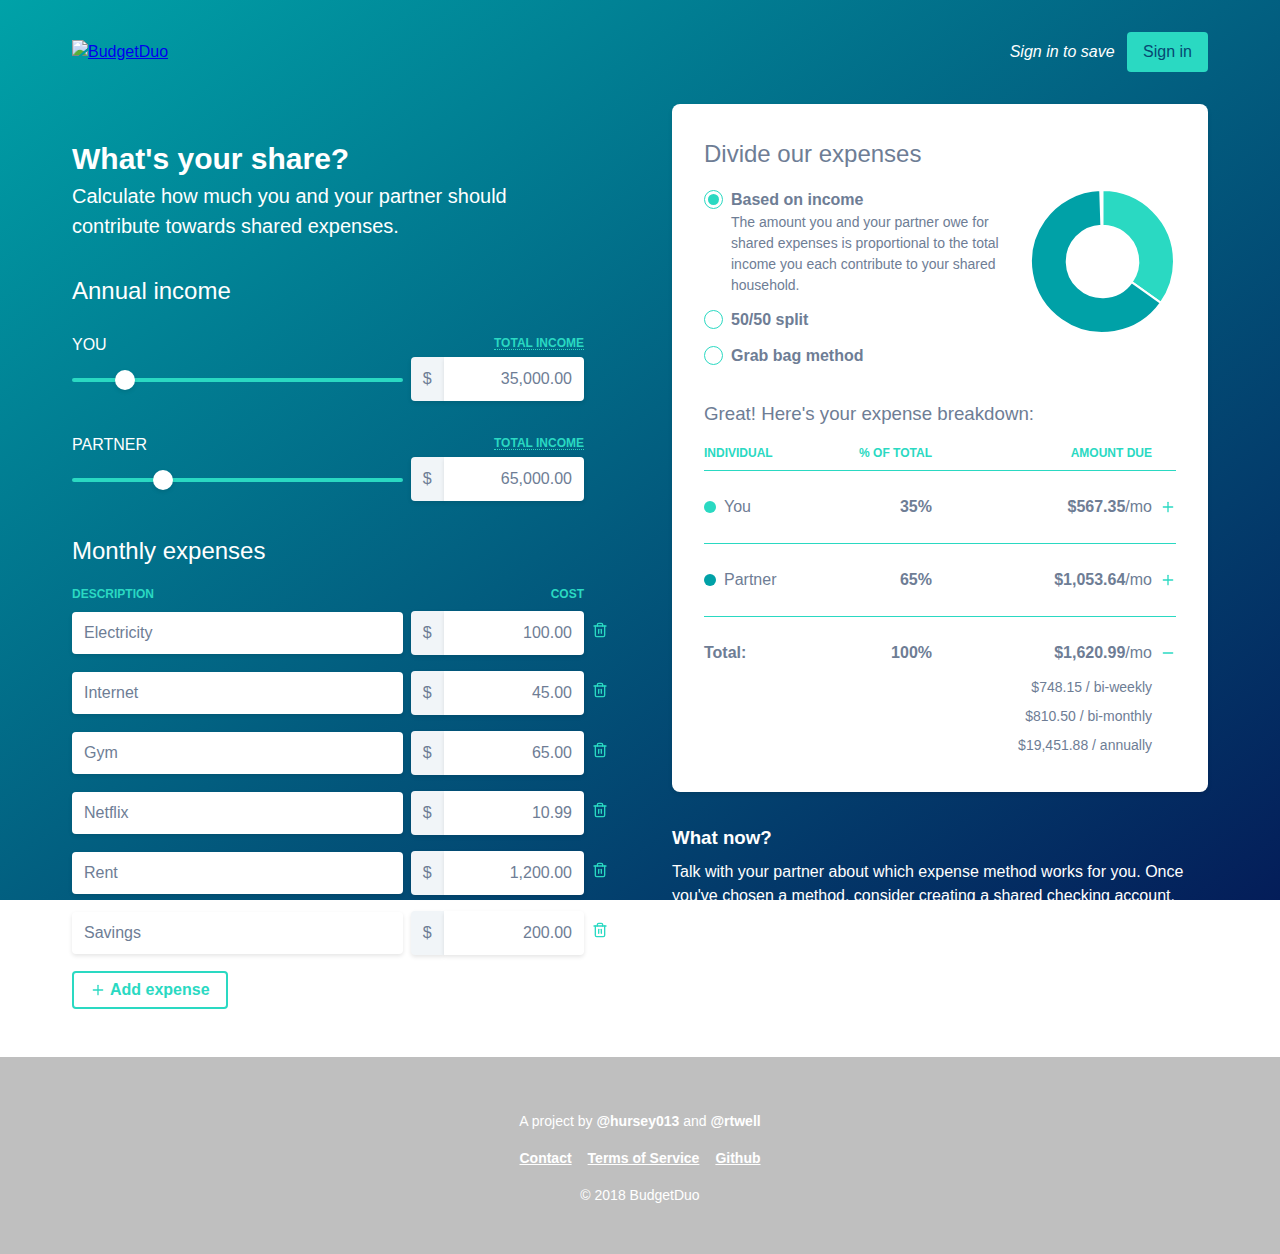
==== commit 78f2ce13: "Updates" ====
--- a/index.html
+++ b/index.html
@@ -1 +1 @@
-<!DOCTYPE html> <html lang=en> <head> <script async src="https://www.googletagmanager.com/gtag/js?id=UA-118225860-1"></script> <script>function gtag(){dataLayer.push(arguments)}window.dataLayer=window.dataLayer||[],gtag("js",new Date),gtag("config","UA-118225860-1")</script> <meta charset=UTF-8> <meta name=viewport content="width=device-width,initial-scale=1"> <meta http-equiv=X-UA-Compatible content="ie=edge"> <title>BudgetDuo - Shared expense calculator</title> <meta name=description content="Calculate how much you and your partner should contribute towards shared expenses."> <meta name=image content=https://budgetduo.com/images/logo_360x360.png> <meta itemprop=name content=BudgetDuo> <meta itemprop=description content="Calculate how much you and your partner should contribute towards shared expenses."> <meta itemprop=image content=https://budgetduo.com/images/logo_360x360.png> <meta name=twitter:card content=summary> <meta name=twitter:title content=BudgetDuo> <meta name=twitter:description content="Calculate how much you and your partner should contribute towards shared expenses."> <meta name=twitter:image content=https://budgetduo.com/images/logo_360x360.png> <meta property=og:title content=BudgetDuo> <meta property=fb:app_id content=1970001709690705> <meta property=og:description content="Calculate how much you and your partner should contribute towards shared expenses."> <meta property=og:url content=https://budgetduo.com> <meta property=og:site_name content=BudgetDuo> <meta property=og:type content=website> <meta property=og:image content=https://budgetduo.com/images/logo_360x360.png /> <link rel="shortcut icon" href="favicon.ico"><link href="style.e806c474ddccdd513ca9.css" rel="stylesheet"></head> <body class="bg-gradient bg-fixed bg-no-repeat font-source-sans font-normal leading-normal text-grey min-h-full flex flex-col"> <div class="page flex-1 hidden" id=main> <div class="flex flex-col flex-1 min-h-screen"> <header class="container mx-auto px-4 pt-4 lg:px-8 lg:pt-8 flex-none"> <div class="flex items-center justify-between"> <a href=/ > <h1 class=sr-only>BudgetDuo</h1> <img src=images/logo.svg?06404421c83abc362f93a476a59e02b4 alt=BudgetDuo aria-hidden=true> </a> <ul class=list-reset> <li> <span class="mr-2 text-white italic hidden lg:inline-block">Sign in to save</span> <a class="signin inline-block rounded py-2 px-4 bg-teal no-underline text-blue-dark hover:bg-teal-light" href=#>Sign in</a> </li> <li class=hidden> <span id=notification class="animated mr-2 text-white italic inline-block hidden"></span> <a class="signout inline-block text-teal py-2 px-4 border-2 rounded hover:border-teal-light hover:text-teal-light font-bold no-underline" href=#>Sign out</a> </li> </ul> </div> </header> <main class="container mx-auto p-4 lg:p-8 flex-1 flex-auto overflow-hidden"> <div class="flex flex-wrap -mx-8"> <div class="w-full lg:w-1/2 px-8 mb-8 lg:mb-0"> <div class="text-white mt-8"> <h2 class=text-3xl>What's your share?</h2> <p class="text-xl font-light mr-6">Calculate how much you and your partner should contribute towards shared expenses.</p> </div> <h3 class="mb-6 mt-8 font-normal text-white text-2xl">Annual income</h3> <div id=incomes></div> <h3 class="mb-4 font-normal text-white text-2xl">Monthly expenses</h3> <div id=expenses-wrapper> <div class="flex items-center -mx-1 mb-2"> <div class="label flex-1 px-1" id=expense_description> Description </div> <div class="split-adhoc-label label flex-none w-1/4 px-1" id=expense_payer> Payer </div> <div class="label flex-none w-2/5 lg:w-1/3 px-1 text-right mr-6" id=expense_cost> Cost </div> </div> <div id=expenses></div> </div> <button class="add text-teal py-2 px-4 border-2 rounded flex items-center my-4 hover:border-teal-light hover:text-teal-light font-bold"> <svg xmlns=http://www.w3.org/2000/svg viewBox="0 0 24 24" fill=none stroke-width=2 stroke-linecap=round stroke-linejoin=round class="stroke-current h-4 w-4 mr-1 pointer-events-none"><line x1=12 y1=5 x2=12 y2=19></line><line x1=5 y1=12 x2=19 y2=12></line></svg> Add expense </button> </div> <div class="w-full lg:w-1/2 px-8 mb-6 lg:mb-0"> <div class="bg-white rounded-lg shadow p-4 lg:p-8 mb-8"> <h2 class="mb-4 font-normal">Divide our expenses</h2> <div class="flex mb-8 -mx-2"> <div class="w-2/3 px-2"> <ul id=split class=list-reset> <li class="block mb-3 flex"> <input type=radio name=split value=income class="radio mr-2 flex-none" id=split-income checked=checked /> <label for=split-income class=cursor-pointer> <span class=font-bold>Based on income</span> <p class=text-sm>The amount you and your partner owe for shared expenses is proportional to the total income you each contribute to your shared household.</p> </label> </li> <li class="block mb-3 flex"> <input type=radio name=split value=half class="radio mr-2 flex-none" id=split-half /> <label for=split-half class=cursor-pointer> <span class=font-bold>50/50 split</span> <p class=text-sm>Your shared expenses are split in half for you and your partner. <span class=italic>When using this method, your income is irrelevant.</span></p> </label> </li> <li class="block flex"> <input type=radio name=split value=adhoc class="radio mr-2 flex-none" id=split-adhoc /> <label for=split-adhoc class=cursor-pointer> <span class=font-bold>Grab bag method</span> <p class=text-sm>Designate who will be responsible for each bill using the dropdown menu next to each expense. <span class=italic>When using this method, your income is irrelevant.</span></p> </label> </li> </ul> </div> <div class="w-1/3 px-2"> <canvas id=chart width=100% height=100%></canvas> </div> </div> <h3 class="mb-4 font-normal">Great! Here's your expense breakdown:</h3> <div class=border-b> <div class="row justify-end pt-0 pb-2"> <div class="col flex-1"> <span class=label>Individual</span> </div> <div class="col w-1/5 text-right"> <span class=label>% of total</span> </div> <div class="col w-1/2 text-right"> <span class="label mr-6">Amount due</span> </div> </div> </div> <div id=rows></div> <a href=# class="row flex-wrap no-underline text-grey border-b-0 pb-2 lg:pb-0 expanded" id=row-total> <div class="col flex-1 font-bold"> Total: </div> <div class="col w-1/5 text-right font-bold"> 100% </div> <div class="col w-1/2 flex items-center justify-end text-right"> <div class=truncate> <span class="report-total font-bold"></span>/mo </div> <span class=""> <svg xmlns=http://www.w3.org/2000/svg viewBox="0 0 24 24" fill=none stroke-width=2 stroke-linecap=round stroke-linejoin=round class="open ml-2 text-teal stroke-current h-4 w-4 pointer-events-none"><line x1=12 y1=5 x2=12 y2=19></line><line x1=5 y1=12 x2=19 y2=12></line></svg> <svg xmlns=http://www.w3.org/2000/svg viewBox="0 0 24 24" fill=none stroke-width=2 stroke-linecap=round stroke-linejoin=round class="close ml-2 text-teal stroke-current h-4 w-4 pointer-events-none"><line x1=5 y1=12 x2=19 y2=12></line></svg> </span> </div> <ul class="details col list-reset mt-2 mr-6 w-full text-right text-sm"> <li class=py-1><span class=report-total-biweekly></span> / bi-weekly</li> <li class=py-1><span class=report-total-bimonthly></span> / bi-monthly</li> <li class=py-1><span class=report-total-annually></span> / annually</li> </ul> </a> </div> <div class=text-white> <h3 class=my-2>What now?</h3> <p class=mb-2>Talk with your partner about which expense method works for you. Once you've chosen a method, consider creating a shared checking account, depositing contributions from each paycheck, and paying bills using your new account for a worry-free, streamlined financial solution.</p> </div> </div> </div> </main> <footer class="bg-smoke p-8 flex-none"> <div class="container mx-auto text-sm text-white text-center"> <img src=images/mark_knockout.svg?d4016eebaea452add6823b7ad7ef5471 alt="" class="w-8 mb-4"> <p class=mb-4>A project by <a href=https://github.com/hursey013/ class="text-white font-bold no-underline">@hursey013</a> and <a href=http://rtwell.com class="text-white font-bold no-underline">@rtwell</a> </p> <ul class="list-reset flex mb-4 justify-center"> <li class=mx-2> <a href=mailto:hello@budgetduo.com class="text-white font-bold">Contact</a> </li> <li class=mx-2> <a href=tos.html class="text-white font-bold" target=_blank>Terms of Service</a> </li> <li class=mx-2> <a href=https://github.com/hursey013/budget-duo class="text-white font-bold">Github</a> </li> </ul> <p class=mb-4>&copy; 2018 BudgetDuo</p> </div> </footer> </div> </div> <div class="page flex-1" id=login> <div class="min-h-screen flex flex-col justify-center text-center text-white"> <a href=#><img src=images/logo.svg?06404421c83abc362f93a476a59e02b4 alt=BudgetDuo aria-hidden=true class=mb-6></a> <h1 class=sr-only>BudgetDuo</h1> <div class="loader ball-scale-ripple"> <div class=mx-auto></div> </div> <div id=firebaseui-auth-container></div> </div> </div> <script type="text/javascript" src="main.a692fd0660992d5f3899.js"></script></body> </html> +<!DOCTYPE html> <html lang=en class=h-full> <head> <script async src="https://www.googletagmanager.com/gtag/js?id=UA-118225860-1"></script> <script>function gtag(){dataLayer.push(arguments)}window.dataLayer=window.dataLayer||[],gtag("js",new Date),gtag("config","UA-118225860-1")</script> <meta charset=UTF-8> <meta name=viewport content="width=device-width,initial-scale=1"> <meta http-equiv=X-UA-Compatible content="ie=edge"> <title>BudgetDuo - Shared expense calculator</title> <meta name=description content="Calculate how much you and your partner should contribute towards shared expenses."> <meta name=image content=https://budgetduo.com/images/logo_360x360.png> <meta itemprop=name content=BudgetDuo> <meta itemprop=description content="Calculate how much you and your partner should contribute towards shared expenses."> <meta itemprop=image content=https://budgetduo.com/images/logo_360x360.png> <meta name=twitter:card content=summary> <meta name=twitter:title content=BudgetDuo> <meta name=twitter:description content="Calculate how much you and your partner should contribute towards shared expenses."> <meta name=twitter:image content=https://budgetduo.com/images/logo_360x360.png> <meta property=og:title content=BudgetDuo> <meta property=fb:app_id content=1970001709690705> <meta property=og:description content="Calculate how much you and your partner should contribute towards shared expenses."> <meta property=og:url content=https://budgetduo.com> <meta property=og:site_name content=BudgetDuo> <meta property=og:type content=website> <meta property=og:image content=https://budgetduo.com/images/logo_360x360.png /> <link rel="shortcut icon" href="favicon.ico"><link href="style.285de80ea72ad46f615e.css" rel="stylesheet"></head> <body class="bg-gradient bg-fixed bg-no-repeat font-source-sans font-normal leading-normal text-grey h-full"> <div class=page id=main> <div class="flex flex-col h-full"> <header class="container mx-auto px-4 pt-4 lg:px-8 lg:pt-8 flex-no-shrink"> <div class="flex items-center justify-between"> <a href=/ > <h1 class=sr-only>BudgetDuo</h1> <img src=images/logo.svg?06404421c83abc362f93a476a59e02b4 alt=BudgetDuo aria-hidden=true> </a> <ul class=list-reset> <li> <span class="mr-2 text-white italic hidden lg:inline-block">Sign in to save</span> <a class="signin inline-block rounded py-2 px-4 bg-teal no-underline text-blue-dark hover:bg-teal-light" href=#>Sign in</a> </li> <li class=hidden> <span id=notification class="animated mr-2 text-white italic inline-block hidden"></span> <a class="signout inline-block text-teal py-2 px-4 border-2 rounded hover:border-teal-light hover:text-teal-light font-bold no-underline" href=#>Sign out</a> </li> </ul> </div> </header> <main class="container mx-auto p-4 lg:p-8 overflow-hidden flex-grow flex-no-shrink flex-auto"> <div class="flex flex-wrap -mx-8"> <div class="w-full lg:w-1/2 px-8 mb-8 lg:mb-0"> <div class="text-white mt-8"> <h2 class=text-3xl>What's your share?</h2> <p class="text-xl font-light mr-6">Calculate how much you and your partner should contribute towards shared expenses.</p> </div> <h3 class="mb-6 mt-8 font-normal text-white text-2xl">Annual income</h3> <div id=incomes></div> <h3 class="mb-4 font-normal text-white text-2xl">Monthly expenses</h3> <div id=expenses-wrapper> <div class="flex items-center -mx-1 mb-2"> <div class="label flex-1 px-1" id=expense_description> Description </div> <div class="split-adhoc-label label flex-none w-1/4 px-1" id=expense_payer> Payer </div> <div class="label flex-none w-2/5 lg:w-1/3 px-1 text-right mr-6" id=expense_cost> Cost </div> </div> <div id=expenses></div> </div> <button class="add text-teal py-2 px-4 border-2 rounded flex items-center my-4 hover:border-teal-light hover:text-teal-light font-bold"> <svg xmlns=http://www.w3.org/2000/svg viewBox="0 0 24 24" fill=none stroke-width=2 stroke-linecap=round stroke-linejoin=round class="text-teal mr-1 icon"><line x1=12 y1=5 x2=12 y2=19></line><line x1=5 y1=12 x2=19 y2=12></line></svg> Add expense </button> </div> <div class="w-full lg:w-1/2 px-8 mb-6 lg:mb-0"> <div class="bg-white rounded-lg shadow p-4 lg:p-8 mb-8"> <h2 class="mb-4 font-normal">Divide our expenses</h2> <div class="flex mb-8 -mx-2"> <div class="w-2/3 px-2"> <ul id=split class=list-reset> <li class="block mb-3 flex"> <input type=radio name=split value=income class="radio mr-2 flex-none" id=split-income checked=checked /> <label for=split-income class=cursor-pointer> <span class=font-bold>Based on income</span> <p class=text-sm>The amount you and your partner owe for shared expenses is proportional to the total income you each contribute to your shared household.</p> </label> </li> <li class="block mb-3 flex"> <input type=radio name=split value=half class="radio mr-2 flex-none" id=split-half /> <label for=split-half class=cursor-pointer> <span class=font-bold>50/50 split</span> <p class=text-sm>Your shared expenses are split in half for you and your partner. <span class=italic>When using this method, your income is irrelevant.</span></p> </label> </li> <li class="block flex"> <input type=radio name=split value=adhoc class="radio mr-2 flex-none" id=split-adhoc /> <label for=split-adhoc class=cursor-pointer> <span class=font-bold>Grab bag method</span> <p class=text-sm>Designate who will be responsible for each bill using the dropdown menu next to each expense. <span class=italic>When using this method, your income is irrelevant.</span></p> </label> </li> </ul> </div> <div class="w-1/3 px-2"> <canvas id=chart width=100% height=100%></canvas> </div> </div> <h3 class="mb-4 font-normal">Great! Here's your expense breakdown:</h3> <div class=border-b> <div class="row justify-end pt-0 pb-2"> <div class="col flex-1"> <span class=label>Individual</span> </div> <div class="col w-1/5 text-right"> <span class=label>% of total</span> </div> <div class="col w-1/2 text-right"> <span class="label mr-6">Amount due</span> </div> </div> </div> <div id=rows></div> <a href=# class="row flex-wrap no-underline text-grey border-b-0 pb-2 lg:pb-0 expanded" id=row-total> <div class="col flex-1 font-bold"> Total: </div> <div class="col w-1/5 text-right font-bold"> 100% </div> <div class="col w-1/2 flex items-center justify-end text-right"> <div class=truncate> <span class="report-total font-bold"></span>/mo </div> <svg xmlns=http://www.w3.org/2000/svg viewBox="0 0 24 24" fill=none stroke-width=2 stroke-linecap=round stroke-linejoin=round class="open ml-2 text-teal icon"><line x1=12 y1=5 x2=12 y2=19></line><line x1=5 y1=12 x2=19 y2=12></line></svg> <svg xmlns=http://www.w3.org/2000/svg viewBox="0 0 24 24" fill=none stroke-width=2 stroke-linecap=round stroke-linejoin=round class="close ml-2 text-teal stroke-current h-4 w-4 pointer-events-none"><line x1=5 y1=12 x2=19 y2=12></line></svg> </div> <ul class="details col list-reset mt-2 mr-6 w-full text-right text-sm"> <li class=py-1><span class=report-total-biweekly></span> / bi-weekly</li> <li class=py-1><span class=report-total-bimonthly></span> / bi-monthly</li> <li class=py-1><span class=report-total-annually></span> / annually</li> </ul> </a> </div> <div class=text-white> <h3 class=my-2>What now?</h3> <p class=mb-2>Talk with your partner about which expense method works for you. Once you've chosen a method, consider creating a shared checking account, depositing contributions from each paycheck, and paying bills using your new account for a worry-free, streamlined financial solution.</p> </div> </div> </div> </main> <footer class="bg-smoke p-8 flex-no-shrink"> <div class="container mx-auto text-sm text-white text-center"> <img src=images/mark_knockout.svg?d4016eebaea452add6823b7ad7ef5471 alt="" class="w-8 mb-4"> <p class=mb-4>A project by <a href=https://github.com/hursey013/ class="text-white font-bold no-underline">@hursey013</a> and <a href=http://rtwell.com class="text-white font-bold no-underline">@rtwell</a> </p> <ul class="list-reset flex mb-4 justify-center"> <li class=mx-2> <a href=mailto:hello@budgetduo.com class="text-white font-bold">Contact</a> </li> <li class=mx-2> <a href=tos.html class="text-white font-bold" target=_blank>Terms of Service</a> </li> <li class=mx-2> <a href=https://github.com/hursey013/budget-duo class="text-white font-bold">Github</a> </li> </ul> <p class=mb-4>&copy; 2018 BudgetDuo</p> </div> </footer> </div> </div> <div class=page id=login> <div class="flex flex-col h-full justify-center text-center text-white"> <a href=#><img src=images/logo.svg?06404421c83abc362f93a476a59e02b4 alt=BudgetDuo aria-hidden=true class=mb-6></a> <h1 class=sr-only>BudgetDuo</h1> <div class="loader ball-scale-ripple"> <div class=mx-auto></div> </div> <div id=firebaseui-auth-container></div> </div> </div> <script type="text/javascript" src="main.f2d74afb55037a229730.js"></script></body> </html> --- a/style.285de80ea72ad46f615e.css
+++ b/style.285de80ea72ad46f615e.css
@@ -0,0 +1,10 @@
+@import url(https://fonts.googleapis.com/css?family=Roboto:400,500,700);/*!
+ * animate.css -http://daneden.me/animate
+ * Version - 3.6.0
+ * Licensed under the MIT license - http://opensource.org/licenses/MIT
+ *
+ * Copyright (c) 2018 Daniel Eden
+ */.animated{-webkit-animation-duration:1s;animation-duration:1s;-webkit-animation-fill-mode:both;animation-fill-mode:both}.animated.infinite{-webkit-animation-iteration-count:infinite;animation-iteration-count:infinite}@-webkit-keyframes bounce{0%,20%,53%,80%,to{-webkit-animation-timing-function:cubic-bezier(.215,.61,.355,1);animation-timing-function:cubic-bezier(.215,.61,.355,1);-webkit-transform:translateZ(0);transform:translateZ(0)}40%,43%{-webkit-animation-timing-function:cubic-bezier(.755,.05,.855,.06);animation-timing-function:cubic-bezier(.755,.05,.855,.06);-webkit-transform:translate3d(0,-30px,0);transform:translate3d(0,-30px,0)}70%{-webkit-animation-timing-function:cubic-bezier(.755,.05,.855,.06);animation-timing-function:cubic-bezier(.755,.05,.855,.06);-webkit-transform:translate3d(0,-15px,0);transform:translate3d(0,-15px,0)}90%{-webkit-transform:translate3d(0,-4px,0);transform:translate3d(0,-4px,0)}}@keyframes bounce{0%,20%,53%,80%,to{-webkit-animation-timing-function:cubic-bezier(.215,.61,.355,1);animation-timing-function:cubic-bezier(.215,.61,.355,1);-webkit-transform:translateZ(0);transform:translateZ(0)}40%,43%{-webkit-animation-timing-function:cubic-bezier(.755,.05,.855,.06);animation-timing-function:cubic-bezier(.755,.05,.855,.06);-webkit-transform:translate3d(0,-30px,0);transform:translate3d(0,-30px,0)}70%{-webkit-animation-timing-function:cubic-bezier(.755,.05,.855,.06);animation-timing-function:cubic-bezier(.755,.05,.855,.06);-webkit-transform:translate3d(0,-15px,0);transform:translate3d(0,-15px,0)}90%{-webkit-transform:translate3d(0,-4px,0);transform:translate3d(0,-4px,0)}}.bounce{-webkit-animation-name:bounce;animation-name:bounce;-webkit-transform-origin:center bottom;transform-origin:center bottom}@-webkit-keyframes flash{0%,50%,to{opacity:1}25%,75%{opacity:0}}@keyframes flash{0%,50%,to{opacity:1}25%,75%{opacity:0}}.flash{-webkit-animation-name:flash;animation-name:flash}@-webkit-keyframes pulse{0%{-webkit-transform:scaleX(1);transform:scaleX(1)}50%{-webkit-transform:scale3d(1.05,1.05,1.05);transform:scale3d(1.05,1.05,1.05)}to{-webkit-transform:scaleX(1);transform:scaleX(1)}}@keyframes pulse{0%{-webkit-transform:scaleX(1);transform:scaleX(1)}50%{-webkit-transform:scale3d(1.05,1.05,1.05);transform:scale3d(1.05,1.05,1.05)}to{-webkit-transform:scaleX(1);transform:scaleX(1)}}.pulse{-webkit-animation-name:pulse;animation-name:pulse}@-webkit-keyframes rubberBand{0%{-webkit-transform:scaleX(1);transform:scaleX(1)}30%{-webkit-transform:scale3d(1.25,.75,1);transform:scale3d(1.25,.75,1)}40%{-webkit-transform:scale3d(.75,1.25,1);transform:scale3d(.75,1.25,1)}50%{-webkit-transform:scale3d(1.15,.85,1);transform:scale3d(1.15,.85,1)}65%{-webkit-transform:scale3d(.95,1.05,1);transform:scale3d(.95,1.05,1)}75%{-webkit-transform:scale3d(1.05,.95,1);transform:scale3d(1.05,.95,1)}to{-webkit-transform:scaleX(1);transform:scaleX(1)}}@keyframes rubberBand{0%{-webkit-transform:scaleX(1);transform:scaleX(1)}30%{-webkit-transform:scale3d(1.25,.75,1);transform:scale3d(1.25,.75,1)}40%{-webkit-transform:scale3d(.75,1.25,1);transform:scale3d(.75,1.25,1)}50%{-webkit-transform:scale3d(1.15,.85,1);transform:scale3d(1.15,.85,1)}65%{-webkit-transform:scale3d(.95,1.05,1);transform:scale3d(.95,1.05,1)}75%{-webkit-transform:scale3d(1.05,.95,1);transform:scale3d(1.05,.95,1)}to{-webkit-transform:scaleX(1);transform:scaleX(1)}}.rubberBand{-webkit-animation-name:rubberBand;animation-name:rubberBand}@-webkit-keyframes shake{0%,to{-webkit-transform:translateZ(0);transform:translateZ(0)}10%,30%,50%,70%,90%{-webkit-transform:translate3d(-10px,0,0);transform:translate3d(-10px,0,0)}20%,40%,60%,80%{-webkit-transform:translate3d(10px,0,0);transform:translate3d(10px,0,0)}}@keyframes shake{0%,to{-webkit-transform:translateZ(0);transform:translateZ(0)}10%,30%,50%,70%,90%{-webkit-transform:translate3d(-10px,0,0);transform:translate3d(-10px,0,0)}20%,40%,60%,80%{-webkit-transform:translate3d(10px,0,0);transform:translate3d(10px,0,0)}}.shake{-webkit-animation-name:shake;animation-name:shake}@-webkit-keyframes headShake{0%{-webkit-transform:translateX(0);transform:translateX(0)}6.5%{-webkit-transform:translateX(-6px) rotateY(-9deg);transform:translateX(-6px) rotateY(-9deg)}18.5%{-webkit-transform:translateX(5px) rotateY(7deg);transform:translateX(5px) rotateY(7deg)}31.5%{-webkit-transform:translateX(-3px) rotateY(-5deg);transform:translateX(-3px) rotateY(-5deg)}43.5%{-webkit-transform:translateX(2px) rotateY(3deg);transform:translateX(2px) rotateY(3deg)}50%{-webkit-transform:translateX(0);transform:translateX(0)}}@keyframes headShake{0%{-webkit-transform:translateX(0);transform:translateX(0)}6.5%{-webkit-transform:translateX(-6px) rotateY(-9deg);transform:translateX(-6px) rotateY(-9deg)}18.5%{-webkit-transform:translateX(5px) rotateY(7deg);transform:translateX(5px) rotateY(7deg)}31.5%{-webkit-transform:translateX(-3px) rotateY(-5deg);transform:translateX(-3px) rotateY(-5deg)}43.5%{-webkit-transform:translateX(2px) rotateY(3deg);transform:translateX(2px) rotateY(3deg)}50%{-webkit-transform:translateX(0);transform:translateX(0)}}.headShake{-webkit-animation-timing-function:ease-in-out;animation-timing-function:ease-in-out;-webkit-animation-name:headShake;animation-name:headShake}@-webkit-keyframes swing{20%{-webkit-transform:rotate(15deg);transform:rotate(15deg)}40%{-webkit-transform:rotate(-10deg);transform:rotate(-10deg)}60%{-webkit-transform:rotate(5deg);transform:rotate(5deg)}80%{-webkit-transform:rotate(-5deg);transform:rotate(-5deg)}to{-webkit-transform:rotate(0deg);transform:rotate(0deg)}}@keyframes swing{20%{-webkit-transform:rotate(15deg);transform:rotate(15deg)}40%{-webkit-transform:rotate(-10deg);transform:rotate(-10deg)}60%{-webkit-transform:rotate(5deg);transform:rotate(5deg)}80%{-webkit-transform:rotate(-5deg);transform:rotate(-5deg)}to{-webkit-transform:rotate(0deg);transform:rotate(0deg)}}.swing{-webkit-transform-origin:top center;transform-origin:top center;-webkit-animation-name:swing;animation-name:swing}@-webkit-keyframes tada{0%{-webkit-transform:scaleX(1);transform:scaleX(1)}10%,20%{-webkit-transform:scale3d(.9,.9,.9) rotate(-3deg);transform:scale3d(.9,.9,.9) rotate(-3deg)}30%,50%,70%,90%{-webkit-transform:scale3d(1.1,1.1,1.1) rotate(3deg);transform:scale3d(1.1,1.1,1.1) rotate(3deg)}40%,60%,80%{-webkit-transform:scale3d(1.1,1.1,1.1) rotate(-3deg);transform:scale3d(1.1,1.1,1.1) rotate(-3deg)}to{-webkit-transform:scaleX(1);transform:scaleX(1)}}@keyframes tada{0%{-webkit-transform:scaleX(1);transform:scaleX(1)}10%,20%{-webkit-transform:scale3d(.9,.9,.9) rotate(-3deg);transform:scale3d(.9,.9,.9) rotate(-3deg)}30%,50%,70%,90%{-webkit-transform:scale3d(1.1,1.1,1.1) rotate(3deg);transform:scale3d(1.1,1.1,1.1) rotate(3deg)}40%,60%,80%{-webkit-transform:scale3d(1.1,1.1,1.1) rotate(-3deg);transform:scale3d(1.1,1.1,1.1) rotate(-3deg)}to{-webkit-transform:scaleX(1);transform:scaleX(1)}}.tada{-webkit-animation-name:tada;animation-name:tada}@-webkit-keyframes wobble{0%{-webkit-transform:translateZ(0);transform:translateZ(0)}15%{-webkit-transform:translate3d(-25%,0,0) rotate(-5deg);transform:translate3d(-25%,0,0) rotate(-5deg)}30%{-webkit-transform:translate3d(20%,0,0) rotate(3deg);transform:translate3d(20%,0,0) rotate(3deg)}45%{-webkit-transform:translate3d(-15%,0,0) rotate(-3deg);transform:translate3d(-15%,0,0) rotate(-3deg)}60%{-webkit-transform:translate3d(10%,0,0) rotate(2deg);transform:translate3d(10%,0,0) rotate(2deg)}75%{-webkit-transform:translate3d(-5%,0,0) rotate(-1deg);transform:translate3d(-5%,0,0) rotate(-1deg)}to{-webkit-transform:translateZ(0);transform:translateZ(0)}}@keyframes wobble{0%{-webkit-transform:translateZ(0);transform:translateZ(0)}15%{-webkit-transform:translate3d(-25%,0,0) rotate(-5deg);transform:translate3d(-25%,0,0) rotate(-5deg)}30%{-webkit-transform:translate3d(20%,0,0) rotate(3deg);transform:translate3d(20%,0,0) rotate(3deg)}45%{-webkit-transform:translate3d(-15%,0,0) rotate(-3deg);transform:translate3d(-15%,0,0) rotate(-3deg)}60%{-webkit-transform:translate3d(10%,0,0) rotate(2deg);transform:translate3d(10%,0,0) rotate(2deg)}75%{-webkit-transform:translate3d(-5%,0,0) rotate(-1deg);transform:translate3d(-5%,0,0) rotate(-1deg)}to{-webkit-transform:translateZ(0);transform:translateZ(0)}}.wobble{-webkit-animation-name:wobble;animation-name:wobble}@-webkit-keyframes jello{0%,11.1%,to{-webkit-transform:translateZ(0);transform:translateZ(0)}22.2%{-webkit-transform:skewX(-12.5deg) skewY(-12.5deg);transform:skewX(-12.5deg) skewY(-12.5deg)}33.3%{-webkit-transform:skewX(6.25deg) skewY(6.25deg);transform:skewX(6.25deg) skewY(6.25deg)}44.4%{-webkit-transform:skewX(-3.125deg) skewY(-3.125deg);transform:skewX(-3.125deg) skewY(-3.125deg)}55.5%{-webkit-transform:skewX(1.5625deg) skewY(1.5625deg);transform:skewX(1.5625deg) skewY(1.5625deg)}66.6%{-webkit-transform:skewX(-.78125deg) skewY(-.78125deg);transform:skewX(-.78125deg) skewY(-.78125deg)}77.7%{-webkit-transform:skewX(.390625deg) skewY(.390625deg);transform:skewX(.390625deg) skewY(.390625deg)}88.8%{-webkit-transform:skewX(-.1953125deg) skewY(-.1953125deg);transform:skewX(-.1953125deg) skewY(-.1953125deg)}}@keyframes jello{0%,11.1%,to{-webkit-transform:translateZ(0);transform:translateZ(0)}22.2%{-webkit-transform:skewX(-12.5deg) skewY(-12.5deg);transform:skewX(-12.5deg) skewY(-12.5deg)}33.3%{-webkit-transform:skewX(6.25deg) skewY(6.25deg);transform:skewX(6.25deg) skewY(6.25deg)}44.4%{-webkit-transform:skewX(-3.125deg) skewY(-3.125deg);transform:skewX(-3.125deg) skewY(-3.125deg)}55.5%{-webkit-transform:skewX(1.5625deg) skewY(1.5625deg);transform:skewX(1.5625deg) skewY(1.5625deg)}66.6%{-webkit-transform:skewX(-.78125deg) skewY(-.78125deg);transform:skewX(-.78125deg) skewY(-.78125deg)}77.7%{-webkit-transform:skewX(.390625deg) skewY(.390625deg);transform:skewX(.390625deg) skewY(.390625deg)}88.8%{-webkit-transform:skewX(-.1953125deg) skewY(-.1953125deg);transform:skewX(-.1953125deg) skewY(-.1953125deg)}}.jello{-webkit-animation-name:jello;animation-name:jello;-webkit-transform-origin:center;transform-origin:center}@-webkit-keyframes bounceIn{0%,20%,40%,60%,80%,to{-webkit-animation-timing-function:cubic-bezier(.215,.61,.355,1);animation-timing-function:cubic-bezier(.215,.61,.355,1)}0%{opacity:0;-webkit-transform:scale3d(.3,.3,.3);transform:scale3d(.3,.3,.3)}20%{-webkit-transform:scale3d(1.1,1.1,1.1);transform:scale3d(1.1,1.1,1.1)}40%{-webkit-transform:scale3d(.9,.9,.9);transform:scale3d(.9,.9,.9)}60%{opacity:1;-webkit-transform:scale3d(1.03,1.03,1.03);transform:scale3d(1.03,1.03,1.03)}80%{-webkit-transform:scale3d(.97,.97,.97);transform:scale3d(.97,.97,.97)}to{opacity:1;-webkit-transform:scaleX(1);transform:scaleX(1)}}@keyframes bounceIn{0%,20%,40%,60%,80%,to{-webkit-animation-timing-function:cubic-bezier(.215,.61,.355,1);animation-timing-function:cubic-bezier(.215,.61,.355,1)}0%{opacity:0;-webkit-transform:scale3d(.3,.3,.3);transform:scale3d(.3,.3,.3)}20%{-webkit-transform:scale3d(1.1,1.1,1.1);transform:scale3d(1.1,1.1,1.1)}40%{-webkit-transform:scale3d(.9,.9,.9);transform:scale3d(.9,.9,.9)}60%{opacity:1;-webkit-transform:scale3d(1.03,1.03,1.03);transform:scale3d(1.03,1.03,1.03)}80%{-webkit-transform:scale3d(.97,.97,.97);transform:scale3d(.97,.97,.97)}to{opacity:1;-webkit-transform:scaleX(1);transform:scaleX(1)}}.bounceIn{-webkit-animation-duration:.75s;animation-duration:.75s;-webkit-animation-name:bounceIn;animation-name:bounceIn}@-webkit-keyframes bounceInDown{0%,60%,75%,90%,to{-webkit-animation-timing-function:cubic-bezier(.215,.61,.355,1);animation-timing-function:cubic-bezier(.215,.61,.355,1)}0%{opacity:0;-webkit-transform:translate3d(0,-3000px,0);transform:translate3d(0,-3000px,0)}60%{opacity:1;-webkit-transform:translate3d(0,25px,0);transform:translate3d(0,25px,0)}75%{-webkit-transform:translate3d(0,-10px,0);transform:translate3d(0,-10px,0)}90%{-webkit-transform:translate3d(0,5px,0);transform:translate3d(0,5px,0)}to{-webkit-transform:translateZ(0);transform:translateZ(0)}}@keyframes bounceInDown{0%,60%,75%,90%,to{-webkit-animation-timing-function:cubic-bezier(.215,.61,.355,1);animation-timing-function:cubic-bezier(.215,.61,.355,1)}0%{opacity:0;-webkit-transform:translate3d(0,-3000px,0);transform:translate3d(0,-3000px,0)}60%{opacity:1;-webkit-transform:translate3d(0,25px,0);transform:translate3d(0,25px,0)}75%{-webkit-transform:translate3d(0,-10px,0);transform:translate3d(0,-10px,0)}90%{-webkit-transform:translate3d(0,5px,0);transform:translate3d(0,5px,0)}to{-webkit-transform:translateZ(0);transform:translateZ(0)}}.bounceInDown{-webkit-animation-name:bounceInDown;animation-name:bounceInDown}@-webkit-keyframes bounceInLeft{0%,60%,75%,90%,to{-webkit-animation-timing-function:cubic-bezier(.215,.61,.355,1);animation-timing-function:cubic-bezier(.215,.61,.355,1)}0%{opacity:0;-webkit-transform:translate3d(-3000px,0,0);transform:translate3d(-3000px,0,0)}60%{opacity:1;-webkit-transform:translate3d(25px,0,0);transform:translate3d(25px,0,0)}75%{-webkit-transform:translate3d(-10px,0,0);transform:translate3d(-10px,0,0)}90%{-webkit-transform:translate3d(5px,0,0);transform:translate3d(5px,0,0)}to{-webkit-transform:translateZ(0);transform:translateZ(0)}}@keyframes bounceInLeft{0%,60%,75%,90%,to{-webkit-animation-timing-function:cubic-bezier(.215,.61,.355,1);animation-timing-function:cubic-bezier(.215,.61,.355,1)}0%{opacity:0;-webkit-transform:translate3d(-3000px,0,0);transform:translate3d(-3000px,0,0)}60%{opacity:1;-webkit-transform:translate3d(25px,0,0);transform:translate3d(25px,0,0)}75%{-webkit-transform:translate3d(-10px,0,0);transform:translate3d(-10px,0,0)}90%{-webkit-transform:translate3d(5px,0,0);transform:translate3d(5px,0,0)}to{-webkit-transform:translateZ(0);transform:translateZ(0)}}.bounceInLeft{-webkit-animation-name:bounceInLeft;animation-name:bounceInLeft}@-webkit-keyframes bounceInRight{0%,60%,75%,90%,to{-webkit-animation-timing-function:cubic-bezier(.215,.61,.355,1);animation-timing-function:cubic-bezier(.215,.61,.355,1)}0%{opacity:0;-webkit-transform:translate3d(3000px,0,0);transform:translate3d(3000px,0,0)}60%{opacity:1;-webkit-transform:translate3d(-25px,0,0);transform:translate3d(-25px,0,0)}75%{-webkit-transform:translate3d(10px,0,0);transform:translate3d(10px,0,0)}90%{-webkit-transform:translate3d(-5px,0,0);transform:translate3d(-5px,0,0)}to{-webkit-transform:translateZ(0);transform:translateZ(0)}}@keyframes bounceInRight{0%,60%,75%,90%,to{-webkit-animation-timing-function:cubic-bezier(.215,.61,.355,1);animation-timing-function:cubic-bezier(.215,.61,.355,1)}0%{opacity:0;-webkit-transform:translate3d(3000px,0,0);transform:translate3d(3000px,0,0)}60%{opacity:1;-webkit-transform:translate3d(-25px,0,0);transform:translate3d(-25px,0,0)}75%{-webkit-transform:translate3d(10px,0,0);transform:translate3d(10px,0,0)}90%{-webkit-transform:translate3d(-5px,0,0);transform:translate3d(-5px,0,0)}to{-webkit-transform:translateZ(0);transform:translateZ(0)}}.bounceInRight{-webkit-animation-name:bounceInRight;animation-name:bounceInRight}@-webkit-keyframes bounceInUp{0%,60%,75%,90%,to{-webkit-animation-timing-function:cubic-bezier(.215,.61,.355,1);animation-timing-function:cubic-bezier(.215,.61,.355,1)}0%{opacity:0;-webkit-transform:translate3d(0,3000px,0);transform:translate3d(0,3000px,0)}60%{opacity:1;-webkit-transform:translate3d(0,-20px,0);transform:translate3d(0,-20px,0)}75%{-webkit-transform:translate3d(0,10px,0);transform:translate3d(0,10px,0)}90%{-webkit-transform:translate3d(0,-5px,0);transform:translate3d(0,-5px,0)}to{-webkit-transform:translateZ(0);transform:translateZ(0)}}@keyframes bounceInUp{0%,60%,75%,90%,to{-webkit-animation-timing-function:cubic-bezier(.215,.61,.355,1);animation-timing-function:cubic-bezier(.215,.61,.355,1)}0%{opacity:0;-webkit-transform:translate3d(0,3000px,0);transform:translate3d(0,3000px,0)}60%{opacity:1;-webkit-transform:translate3d(0,-20px,0);transform:translate3d(0,-20px,0)}75%{-webkit-transform:translate3d(0,10px,0);transform:translate3d(0,10px,0)}90%{-webkit-transform:translate3d(0,-5px,0);transform:translate3d(0,-5px,0)}to{-webkit-transform:translateZ(0);transform:translateZ(0)}}.bounceInUp{-webkit-animation-name:bounceInUp;animation-name:bounceInUp}@-webkit-keyframes bounceOut{20%{-webkit-transform:scale3d(.9,.9,.9);transform:scale3d(.9,.9,.9)}50%,55%{opacity:1;-webkit-transform:scale3d(1.1,1.1,1.1);transform:scale3d(1.1,1.1,1.1)}to{opacity:0;-webkit-transform:scale3d(.3,.3,.3);transform:scale3d(.3,.3,.3)}}@keyframes bounceOut{20%{-webkit-transform:scale3d(.9,.9,.9);transform:scale3d(.9,.9,.9)}50%,55%{opacity:1;-webkit-transform:scale3d(1.1,1.1,1.1);transform:scale3d(1.1,1.1,1.1)}to{opacity:0;-webkit-transform:scale3d(.3,.3,.3);transform:scale3d(.3,.3,.3)}}.bounceOut{-webkit-animation-duration:.75s;animation-duration:.75s;-webkit-animation-name:bounceOut;animation-name:bounceOut}@-webkit-keyframes bounceOutDown{20%{-webkit-transform:translate3d(0,10px,0);transform:translate3d(0,10px,0)}40%,45%{opacity:1;-webkit-transform:translate3d(0,-20px,0);transform:translate3d(0,-20px,0)}to{opacity:0;-webkit-transform:translate3d(0,2000px,0);transform:translate3d(0,2000px,0)}}@keyframes bounceOutDown{20%{-webkit-transform:translate3d(0,10px,0);transform:translate3d(0,10px,0)}40%,45%{opacity:1;-webkit-transform:translate3d(0,-20px,0);transform:translate3d(0,-20px,0)}to{opacity:0;-webkit-transform:translate3d(0,2000px,0);transform:translate3d(0,2000px,0)}}.bounceOutDown{-webkit-animation-name:bounceOutDown;animation-name:bounceOutDown}@-webkit-keyframes bounceOutLeft{20%{opacity:1;-webkit-transform:translate3d(20px,0,0);transform:translate3d(20px,0,0)}to{opacity:0;-webkit-transform:translate3d(-2000px,0,0);transform:translate3d(-2000px,0,0)}}@keyframes bounceOutLeft{20%{opacity:1;-webkit-transform:translate3d(20px,0,0);transform:translate3d(20px,0,0)}to{opacity:0;-webkit-transform:translate3d(-2000px,0,0);transform:translate3d(-2000px,0,0)}}.bounceOutLeft{-webkit-animation-name:bounceOutLeft;animation-name:bounceOutLeft}@-webkit-keyframes bounceOutRight{20%{opacity:1;-webkit-transform:translate3d(-20px,0,0);transform:translate3d(-20px,0,0)}to{opacity:0;-webkit-transform:translate3d(2000px,0,0);transform:translate3d(2000px,0,0)}}@keyframes bounceOutRight{20%{opacity:1;-webkit-transform:translate3d(-20px,0,0);transform:translate3d(-20px,0,0)}to{opacity:0;-webkit-transform:translate3d(2000px,0,0);transform:translate3d(2000px,0,0)}}.bounceOutRight{-webkit-animation-name:bounceOutRight;animation-name:bounceOutRight}@-webkit-keyframes bounceOutUp{20%{-webkit-transform:translate3d(0,-10px,0);transform:translate3d(0,-10px,0)}40%,45%{opacity:1;-webkit-transform:translate3d(0,20px,0);transform:translate3d(0,20px,0)}to{opacity:0;-webkit-transform:translate3d(0,-2000px,0);transform:translate3d(0,-2000px,0)}}@keyframes bounceOutUp{20%{-webkit-transform:translate3d(0,-10px,0);transform:translate3d(0,-10px,0)}40%,45%{opacity:1;-webkit-transform:translate3d(0,20px,0);transform:translate3d(0,20px,0)}to{opacity:0;-webkit-transform:translate3d(0,-2000px,0);transform:translate3d(0,-2000px,0)}}.bounceOutUp{-webkit-animation-name:bounceOutUp;animation-name:bounceOutUp}@-webkit-keyframes fadeIn{0%{opacity:0}to{opacity:1}}@keyframes fadeIn{0%{opacity:0}to{opacity:1}}.fadeIn{-webkit-animation-name:fadeIn;animation-name:fadeIn}@-webkit-keyframes fadeInDown{0%{opacity:0;-webkit-transform:translate3d(0,-100%,0);transform:translate3d(0,-100%,0)}to{opacity:1;-webkit-transform:translateZ(0);transform:translateZ(0)}}@keyframes fadeInDown{0%{opacity:0;-webkit-transform:translate3d(0,-100%,0);transform:translate3d(0,-100%,0)}to{opacity:1;-webkit-transform:translateZ(0);transform:translateZ(0)}}.fadeInDown{-webkit-animation-name:fadeInDown;animation-name:fadeInDown}@-webkit-keyframes fadeInDownBig{0%{opacity:0;-webkit-transform:translate3d(0,-2000px,0);transform:translate3d(0,-2000px,0)}to{opacity:1;-webkit-transform:translateZ(0);transform:translateZ(0)}}@keyframes fadeInDownBig{0%{opacity:0;-webkit-transform:translate3d(0,-2000px,0);transform:translate3d(0,-2000px,0)}to{opacity:1;-webkit-transform:translateZ(0);transform:translateZ(0)}}.fadeInDownBig{-webkit-animation-name:fadeInDownBig;animation-name:fadeInDownBig}@-webkit-keyframes fadeInLeft{0%{opacity:0;-webkit-transform:translate3d(-100%,0,0);transform:translate3d(-100%,0,0)}to{opacity:1;-webkit-transform:translateZ(0);transform:translateZ(0)}}@keyframes fadeInLeft{0%{opacity:0;-webkit-transform:translate3d(-100%,0,0);transform:translate3d(-100%,0,0)}to{opacity:1;-webkit-transform:translateZ(0);transform:translateZ(0)}}.fadeInLeft{-webkit-animation-name:fadeInLeft;animation-name:fadeInLeft}@-webkit-keyframes fadeInLeftBig{0%{opacity:0;-webkit-transform:translate3d(-2000px,0,0);transform:translate3d(-2000px,0,0)}to{opacity:1;-webkit-transform:translateZ(0);transform:translateZ(0)}}@keyframes fadeInLeftBig{0%{opacity:0;-webkit-transform:translate3d(-2000px,0,0);transform:translate3d(-2000px,0,0)}to{opacity:1;-webkit-transform:translateZ(0);transform:translateZ(0)}}.fadeInLeftBig{-webkit-animation-name:fadeInLeftBig;animation-name:fadeInLeftBig}@-webkit-keyframes fadeInRight{0%{opacity:0;-webkit-transform:translate3d(100%,0,0);transform:translate3d(100%,0,0)}to{opacity:1;-webkit-transform:translateZ(0);transform:translateZ(0)}}@keyframes fadeInRight{0%{opacity:0;-webkit-transform:translate3d(100%,0,0);transform:translate3d(100%,0,0)}to{opacity:1;-webkit-transform:translateZ(0);transform:translateZ(0)}}.fadeInRight{-webkit-animation-name:fadeInRight;animation-name:fadeInRight}@-webkit-keyframes fadeInRightBig{0%{opacity:0;-webkit-transform:translate3d(2000px,0,0);transform:translate3d(2000px,0,0)}to{opacity:1;-webkit-transform:translateZ(0);transform:translateZ(0)}}@keyframes fadeInRightBig{0%{opacity:0;-webkit-transform:translate3d(2000px,0,0);transform:translate3d(2000px,0,0)}to{opacity:1;-webkit-transform:translateZ(0);transform:translateZ(0)}}.fadeInRightBig{-webkit-animation-name:fadeInRightBig;animation-name:fadeInRightBig}@-webkit-keyframes fadeInUp{0%{opacity:0;-webkit-transform:translate3d(0,100%,0);transform:translate3d(0,100%,0)}to{opacity:1;-webkit-transform:translateZ(0);transform:translateZ(0)}}@keyframes fadeInUp{0%{opacity:0;-webkit-transform:translate3d(0,100%,0);transform:translate3d(0,100%,0)}to{opacity:1;-webkit-transform:translateZ(0);transform:translateZ(0)}}.fadeInUp{-webkit-animation-name:fadeInUp;animation-name:fadeInUp}@-webkit-keyframes fadeInUpBig{0%{opacity:0;-webkit-transform:translate3d(0,2000px,0);transform:translate3d(0,2000px,0)}to{opacity:1;-webkit-transform:translateZ(0);transform:translateZ(0)}}@keyframes fadeInUpBig{0%{opacity:0;-webkit-transform:translate3d(0,2000px,0);transform:translate3d(0,2000px,0)}to{opacity:1;-webkit-transform:translateZ(0);transform:translateZ(0)}}.fadeInUpBig{-webkit-animation-name:fadeInUpBig;animation-name:fadeInUpBig}@-webkit-keyframes fadeOut{0%{opacity:1}to{opacity:0}}@keyframes fadeOut{0%{opacity:1}to{opacity:0}}.fadeOut{-webkit-animation-name:fadeOut;animation-name:fadeOut}@-webkit-keyframes fadeOutDown{0%{opacity:1}to{opacity:0;-webkit-transform:translate3d(0,100%,0);transform:translate3d(0,100%,0)}}@keyframes fadeOutDown{0%{opacity:1}to{opacity:0;-webkit-transform:translate3d(0,100%,0);transform:translate3d(0,100%,0)}}.fadeOutDown{-webkit-animation-name:fadeOutDown;animation-name:fadeOutDown}@-webkit-keyframes fadeOutDownBig{0%{opacity:1}to{opacity:0;-webkit-transform:translate3d(0,2000px,0);transform:translate3d(0,2000px,0)}}@keyframes fadeOutDownBig{0%{opacity:1}to{opacity:0;-webkit-transform:translate3d(0,2000px,0);transform:translate3d(0,2000px,0)}}.fadeOutDownBig{-webkit-animation-name:fadeOutDownBig;animation-name:fadeOutDownBig}@-webkit-keyframes fadeOutLeft{0%{opacity:1}to{opacity:0;-webkit-transform:translate3d(-100%,0,0);transform:translate3d(-100%,0,0)}}@keyframes fadeOutLeft{0%{opacity:1}to{opacity:0;-webkit-transform:translate3d(-100%,0,0);transform:translate3d(-100%,0,0)}}.fadeOutLeft{-webkit-animation-name:fadeOutLeft;animation-name:fadeOutLeft}@-webkit-keyframes fadeOutLeftBig{0%{opacity:1}to{opacity:0;-webkit-transform:translate3d(-2000px,0,0);transform:translate3d(-2000px,0,0)}}@keyframes fadeOutLeftBig{0%{opacity:1}to{opacity:0;-webkit-transform:translate3d(-2000px,0,0);transform:translate3d(-2000px,0,0)}}.fadeOutLeftBig{-webkit-animation-name:fadeOutLeftBig;animation-name:fadeOutLeftBig}@-webkit-keyframes fadeOutRight{0%{opacity:1}to{opacity:0;-webkit-transform:translate3d(100%,0,0);transform:translate3d(100%,0,0)}}@keyframes fadeOutRight{0%{opacity:1}to{opacity:0;-webkit-transform:translate3d(100%,0,0);transform:translate3d(100%,0,0)}}.fadeOutRight{-webkit-animation-name:fadeOutRight;animation-name:fadeOutRight}@-webkit-keyframes fadeOutRightBig{0%{opacity:1}to{opacity:0;-webkit-transform:translate3d(2000px,0,0);transform:translate3d(2000px,0,0)}}@keyframes fadeOutRightBig{0%{opacity:1}to{opacity:0;-webkit-transform:translate3d(2000px,0,0);transform:translate3d(2000px,0,0)}}.fadeOutRightBig{-webkit-animation-name:fadeOutRightBig;animation-name:fadeOutRightBig}@-webkit-keyframes fadeOutUp{0%{opacity:1}to{opacity:0;-webkit-transform:translate3d(0,-100%,0);transform:translate3d(0,-100%,0)}}@keyframes fadeOutUp{0%{opacity:1}to{opacity:0;-webkit-transform:translate3d(0,-100%,0);transform:translate3d(0,-100%,0)}}.fadeOutUp{-webkit-animation-name:fadeOutUp;animation-name:fadeOutUp}@-webkit-keyframes fadeOutUpBig{0%{opacity:1}to{opacity:0;-webkit-transform:translate3d(0,-2000px,0);transform:translate3d(0,-2000px,0)}}@keyframes fadeOutUpBig{0%{opacity:1}to{opacity:0;-webkit-transform:translate3d(0,-2000px,0);transform:translate3d(0,-2000px,0)}}.fadeOutUpBig{-webkit-animation-name:fadeOutUpBig;animation-name:fadeOutUpBig}@-webkit-keyframes flip{0%{-webkit-transform:perspective(400px) rotateY(-1turn);transform:perspective(400px) rotateY(-1turn);-webkit-animation-timing-function:ease-out;animation-timing-function:ease-out}40%{-webkit-transform:perspective(400px) translateZ(150px) rotateY(-190deg);transform:perspective(400px) translateZ(150px) rotateY(-190deg);-webkit-animation-timing-function:ease-out;animation-timing-function:ease-out}50%{-webkit-transform:perspective(400px) translateZ(150px) rotateY(-170deg);transform:perspective(400px) translateZ(150px) rotateY(-170deg);-webkit-animation-timing-function:ease-in;animation-timing-function:ease-in}80%{-webkit-transform:perspective(400px) scale3d(.95,.95,.95);transform:perspective(400px) scale3d(.95,.95,.95);-webkit-animation-timing-function:ease-in;animation-timing-function:ease-in}to{-webkit-transform:perspective(400px);transform:perspective(400px);-webkit-animation-timing-function:ease-in;animation-timing-function:ease-in}}@keyframes flip{0%{-webkit-transform:perspective(400px) rotateY(-1turn);transform:perspective(400px) rotateY(-1turn);-webkit-animation-timing-function:ease-out;animation-timing-function:ease-out}40%{-webkit-transform:perspective(400px) translateZ(150px) rotateY(-190deg);transform:perspective(400px) translateZ(150px) rotateY(-190deg);-webkit-animation-timing-function:ease-out;animation-timing-function:ease-out}50%{-webkit-transform:perspective(400px) translateZ(150px) rotateY(-170deg);transform:perspective(400px) translateZ(150px) rotateY(-170deg);-webkit-animation-timing-function:ease-in;animation-timing-function:ease-in}80%{-webkit-transform:perspective(400px) scale3d(.95,.95,.95);transform:perspective(400px) scale3d(.95,.95,.95);-webkit-animation-timing-function:ease-in;animation-timing-function:ease-in}to{-webkit-transform:perspective(400px);transform:perspective(400px);-webkit-animation-timing-function:ease-in;animation-timing-function:ease-in}}.animated.flip{-webkit-backface-visibility:visible;backface-visibility:visible;-webkit-animation-name:flip;animation-name:flip}@-webkit-keyframes flipInX{0%{-webkit-transform:perspective(400px) rotateX(90deg);transform:perspective(400px) rotateX(90deg);-webkit-animation-timing-function:ease-in;animation-timing-function:ease-in;opacity:0}40%{-webkit-transform:perspective(400px) rotateX(-20deg);transform:perspective(400px) rotateX(-20deg);-webkit-animation-timing-function:ease-in;animation-timing-function:ease-in}60%{-webkit-transform:perspective(400px) rotateX(10deg);transform:perspective(400px) rotateX(10deg);opacity:1}80%{-webkit-transform:perspective(400px) rotateX(-5deg);transform:perspective(400px) rotateX(-5deg)}to{-webkit-transform:perspective(400px);transform:perspective(400px)}}@keyframes flipInX{0%{-webkit-transform:perspective(400px) rotateX(90deg);transform:perspective(400px) rotateX(90deg);-webkit-animation-timing-function:ease-in;animation-timing-function:ease-in;opacity:0}40%{-webkit-transform:perspective(400px) rotateX(-20deg);transform:perspective(400px) rotateX(-20deg);-webkit-animation-timing-function:ease-in;animation-timing-function:ease-in}60%{-webkit-transform:perspective(400px) rotateX(10deg);transform:perspective(400px) rotateX(10deg);opacity:1}80%{-webkit-transform:perspective(400px) rotateX(-5deg);transform:perspective(400px) rotateX(-5deg)}to{-webkit-transform:perspective(400px);transform:perspective(400px)}}.flipInX{-webkit-backface-visibility:visible!important;backface-visibility:visible!important;-webkit-animation-name:flipInX;animation-name:flipInX}@-webkit-keyframes flipInY{0%{-webkit-transform:perspective(400px) rotateY(90deg);transform:perspective(400px) rotateY(90deg);-webkit-animation-timing-function:ease-in;animation-timing-function:ease-in;opacity:0}40%{-webkit-transform:perspective(400px) rotateY(-20deg);transform:perspective(400px) rotateY(-20deg);-webkit-animation-timing-function:ease-in;animation-timing-function:ease-in}60%{-webkit-transform:perspective(400px) rotateY(10deg);transform:perspective(400px) rotateY(10deg);opacity:1}80%{-webkit-transform:perspective(400px) rotateY(-5deg);transform:perspective(400px) rotateY(-5deg)}to{-webkit-transform:perspective(400px);transform:perspective(400px)}}@keyframes flipInY{0%{-webkit-transform:perspective(400px) rotateY(90deg);transform:perspective(400px) rotateY(90deg);-webkit-animation-timing-function:ease-in;animation-timing-function:ease-in;opacity:0}40%{-webkit-transform:perspective(400px) rotateY(-20deg);transform:perspective(400px) rotateY(-20deg);-webkit-animation-timing-function:ease-in;animation-timing-function:ease-in}60%{-webkit-transform:perspective(400px) rotateY(10deg);transform:perspective(400px) rotateY(10deg);opacity:1}80%{-webkit-transform:perspective(400px) rotateY(-5deg);transform:perspective(400px) rotateY(-5deg)}to{-webkit-transform:perspective(400px);transform:perspective(400px)}}.flipInY{-webkit-backface-visibility:visible!important;backface-visibility:visible!important;-webkit-animation-name:flipInY;animation-name:flipInY}@-webkit-keyframes flipOutX{0%{-webkit-transform:perspective(400px);transform:perspective(400px)}30%{-webkit-transform:perspective(400px) rotateX(-20deg);transform:perspective(400px) rotateX(-20deg);opacity:1}to{-webkit-transform:perspective(400px) rotateX(90deg);transform:perspective(400px) rotateX(90deg);opacity:0}}@keyframes flipOutX{0%{-webkit-transform:perspective(400px);transform:perspective(400px)}30%{-webkit-transform:perspective(400px) rotateX(-20deg);transform:perspective(400px) rotateX(-20deg);opacity:1}to{-webkit-transform:perspective(400px) rotateX(90deg);transform:perspective(400px) rotateX(90deg);opacity:0}}.flipOutX{-webkit-animation-duration:.75s;animation-duration:.75s;-webkit-animation-name:flipOutX;animation-name:flipOutX;-webkit-backface-visibility:visible!important;backface-visibility:visible!important}@-webkit-keyframes flipOutY{0%{-webkit-transform:perspective(400px);transform:perspective(400px)}30%{-webkit-transform:perspective(400px) rotateY(-15deg);transform:perspective(400px) rotateY(-15deg);opacity:1}to{-webkit-transform:perspective(400px) rotateY(90deg);transform:perspective(400px) rotateY(90deg);opacity:0}}@keyframes flipOutY{0%{-webkit-transform:perspective(400px);transform:perspective(400px)}30%{-webkit-transform:perspective(400px) rotateY(-15deg);transform:perspective(400px) rotateY(-15deg);opacity:1}to{-webkit-transform:perspective(400px) rotateY(90deg);transform:perspective(400px) rotateY(90deg);opacity:0}}.flipOutY{-webkit-animation-duration:.75s;animation-duration:.75s;-webkit-backface-visibility:visible!important;backface-visibility:visible!important;-webkit-animation-name:flipOutY;animation-name:flipOutY}@-webkit-keyframes lightSpeedIn{0%{-webkit-transform:translate3d(100%,0,0) skewX(-30deg);transform:translate3d(100%,0,0) skewX(-30deg);opacity:0}60%{-webkit-transform:skewX(20deg);transform:skewX(20deg);opacity:1}80%{-webkit-transform:skewX(-5deg);transform:skewX(-5deg);opacity:1}to{-webkit-transform:translateZ(0);transform:translateZ(0);opacity:1}}@keyframes lightSpeedIn{0%{-webkit-transform:translate3d(100%,0,0) skewX(-30deg);transform:translate3d(100%,0,0) skewX(-30deg);opacity:0}60%{-webkit-transform:skewX(20deg);transform:skewX(20deg);opacity:1}80%{-webkit-transform:skewX(-5deg);transform:skewX(-5deg);opacity:1}to{-webkit-transform:translateZ(0);transform:translateZ(0);opacity:1}}.lightSpeedIn{-webkit-animation-name:lightSpeedIn;animation-name:lightSpeedIn;-webkit-animation-timing-function:ease-out;animation-timing-function:ease-out}@-webkit-keyframes lightSpeedOut{0%{opacity:1}to{-webkit-transform:translate3d(100%,0,0) skewX(30deg);transform:translate3d(100%,0,0) skewX(30deg);opacity:0}}@keyframes lightSpeedOut{0%{opacity:1}to{-webkit-transform:translate3d(100%,0,0) skewX(30deg);transform:translate3d(100%,0,0) skewX(30deg);opacity:0}}.lightSpeedOut{-webkit-animation-name:lightSpeedOut;animation-name:lightSpeedOut;-webkit-animation-timing-function:ease-in;animation-timing-function:ease-in}@-webkit-keyframes rotateIn{0%{-webkit-transform-origin:center;transform-origin:center;-webkit-transform:rotate(-200deg);transform:rotate(-200deg);opacity:0}to{-webkit-transform-origin:center;transform-origin:center;-webkit-transform:translateZ(0);transform:translateZ(0);opacity:1}}@keyframes rotateIn{0%{-webkit-transform-origin:center;transform-origin:center;-webkit-transform:rotate(-200deg);transform:rotate(-200deg);opacity:0}to{-webkit-transform-origin:center;transform-origin:center;-webkit-transform:translateZ(0);transform:translateZ(0);opacity:1}}.rotateIn{-webkit-animation-name:rotateIn;animation-name:rotateIn}@-webkit-keyframes rotateInDownLeft{0%{-webkit-transform-origin:left bottom;transform-origin:left bottom;-webkit-transform:rotate(-45deg);transform:rotate(-45deg);opacity:0}to{-webkit-transform-origin:left bottom;transform-origin:left bottom;-webkit-transform:translateZ(0);transform:translateZ(0);opacity:1}}@keyframes rotateInDownLeft{0%{-webkit-transform-origin:left bottom;transform-origin:left bottom;-webkit-transform:rotate(-45deg);transform:rotate(-45deg);opacity:0}to{-webkit-transform-origin:left bottom;transform-origin:left bottom;-webkit-transform:translateZ(0);transform:translateZ(0);opacity:1}}.rotateInDownLeft{-webkit-animation-name:rotateInDownLeft;animation-name:rotateInDownLeft}@-webkit-keyframes rotateInDownRight{0%{-webkit-transform-origin:right bottom;transform-origin:right bottom;-webkit-transform:rotate(45deg);transform:rotate(45deg);opacity:0}to{-webkit-transform-origin:right bottom;transform-origin:right bottom;-webkit-transform:translateZ(0);transform:translateZ(0);opacity:1}}@keyframes rotateInDownRight{0%{-webkit-transform-origin:right bottom;transform-origin:right bottom;-webkit-transform:rotate(45deg);transform:rotate(45deg);opacity:0}to{-webkit-transform-origin:right bottom;transform-origin:right bottom;-webkit-transform:translateZ(0);transform:translateZ(0);opacity:1}}.rotateInDownRight{-webkit-animation-name:rotateInDownRight;animation-name:rotateInDownRight}@-webkit-keyframes rotateInUpLeft{0%{-webkit-transform-origin:left bottom;transform-origin:left bottom;-webkit-transform:rotate(45deg);transform:rotate(45deg);opacity:0}to{-webkit-transform-origin:left bottom;transform-origin:left bottom;-webkit-transform:translateZ(0);transform:translateZ(0);opacity:1}}@keyframes rotateInUpLeft{0%{-webkit-transform-origin:left bottom;transform-origin:left bottom;-webkit-transform:rotate(45deg);transform:rotate(45deg);opacity:0}to{-webkit-transform-origin:left bottom;transform-origin:left bottom;-webkit-transform:translateZ(0);transform:translateZ(0);opacity:1}}.rotateInUpLeft{-webkit-animation-name:rotateInUpLeft;animation-name:rotateInUpLeft}@-webkit-keyframes rotateInUpRight{0%{-webkit-transform-origin:right bottom;transform-origin:right bottom;-webkit-transform:rotate(-90deg);transform:rotate(-90deg);opacity:0}to{-webkit-transform-origin:right bottom;transform-origin:right bottom;-webkit-transform:translateZ(0);transform:translateZ(0);opacity:1}}@keyframes rotateInUpRight{0%{-webkit-transform-origin:right bottom;transform-origin:right bottom;-webkit-transform:rotate(-90deg);transform:rotate(-90deg);opacity:0}to{-webkit-transform-origin:right bottom;transform-origin:right bottom;-webkit-transform:translateZ(0);transform:translateZ(0);opacity:1}}.rotateInUpRight{-webkit-animation-name:rotateInUpRight;animation-name:rotateInUpRight}@-webkit-keyframes rotateOut{0%{-webkit-transform-origin:center;transform-origin:center;opacity:1}to{-webkit-transform-origin:center;transform-origin:center;-webkit-transform:rotate(200deg);transform:rotate(200deg);opacity:0}}@keyframes rotateOut{0%{-webkit-transform-origin:center;transform-origin:center;opacity:1}to{-webkit-transform-origin:center;transform-origin:center;-webkit-transform:rotate(200deg);transform:rotate(200deg);opacity:0}}.rotateOut{-webkit-animation-name:rotateOut;animation-name:rotateOut}@-webkit-keyframes rotateOutDownLeft{0%{-webkit-transform-origin:left bottom;transform-origin:left bottom;opacity:1}to{-webkit-transform-origin:left bottom;transform-origin:left bottom;-webkit-transform:rotate(45deg);transform:rotate(45deg);opacity:0}}@keyframes rotateOutDownLeft{0%{-webkit-transform-origin:left bottom;transform-origin:left bottom;opacity:1}to{-webkit-transform-origin:left bottom;transform-origin:left bottom;-webkit-transform:rotate(45deg);transform:rotate(45deg);opacity:0}}.rotateOutDownLeft{-webkit-animation-name:rotateOutDownLeft;animation-name:rotateOutDownLeft}@-webkit-keyframes rotateOutDownRight{0%{-webkit-transform-origin:right bottom;transform-origin:right bottom;opacity:1}to{-webkit-transform-origin:right bottom;transform-origin:right bottom;-webkit-transform:rotate(-45deg);transform:rotate(-45deg);opacity:0}}@keyframes rotateOutDownRight{0%{-webkit-transform-origin:right bottom;transform-origin:right bottom;opacity:1}to{-webkit-transform-origin:right bottom;transform-origin:right bottom;-webkit-transform:rotate(-45deg);transform:rotate(-45deg);opacity:0}}.rotateOutDownRight{-webkit-animation-name:rotateOutDownRight;animation-name:rotateOutDownRight}@-webkit-keyframes rotateOutUpLeft{0%{-webkit-transform-origin:left bottom;transform-origin:left bottom;opacity:1}to{-webkit-transform-origin:left bottom;transform-origin:left bottom;-webkit-transform:rotate(-45deg);transform:rotate(-45deg);opacity:0}}@keyframes rotateOutUpLeft{0%{-webkit-transform-origin:left bottom;transform-origin:left bottom;opacity:1}to{-webkit-transform-origin:left bottom;transform-origin:left bottom;-webkit-transform:rotate(-45deg);transform:rotate(-45deg);opacity:0}}.rotateOutUpLeft{-webkit-animation-name:rotateOutUpLeft;animation-name:rotateOutUpLeft}@-webkit-keyframes rotateOutUpRight{0%{-webkit-transform-origin:right bottom;transform-origin:right bottom;opacity:1}to{-webkit-transform-origin:right bottom;transform-origin:right bottom;-webkit-transform:rotate(90deg);transform:rotate(90deg);opacity:0}}@keyframes rotateOutUpRight{0%{-webkit-transform-origin:right bottom;transform-origin:right bottom;opacity:1}to{-webkit-transform-origin:right bottom;transform-origin:right bottom;-webkit-transform:rotate(90deg);transform:rotate(90deg);opacity:0}}.rotateOutUpRight{-webkit-animation-name:rotateOutUpRight;animation-name:rotateOutUpRight}@-webkit-keyframes hinge{0%{-webkit-transform-origin:top left;transform-origin:top left;-webkit-animation-timing-function:ease-in-out;animation-timing-function:ease-in-out}20%,60%{-webkit-transform:rotate(80deg);transform:rotate(80deg);-webkit-transform-origin:top left;transform-origin:top left;-webkit-animation-timing-function:ease-in-out;animation-timing-function:ease-in-out}40%,80%{-webkit-transform:rotate(60deg);transform:rotate(60deg);-webkit-transform-origin:top left;transform-origin:top left;-webkit-animation-timing-function:ease-in-out;animation-timing-function:ease-in-out;opacity:1}to{-webkit-transform:translate3d(0,700px,0);transform:translate3d(0,700px,0);opacity:0}}@keyframes hinge{0%{-webkit-transform-origin:top left;transform-origin:top left;-webkit-animation-timing-function:ease-in-out;animation-timing-function:ease-in-out}20%,60%{-webkit-transform:rotate(80deg);transform:rotate(80deg);-webkit-transform-origin:top left;transform-origin:top left;-webkit-animation-timing-function:ease-in-out;animation-timing-function:ease-in-out}40%,80%{-webkit-transform:rotate(60deg);transform:rotate(60deg);-webkit-transform-origin:top left;transform-origin:top left;-webkit-animation-timing-function:ease-in-out;animation-timing-function:ease-in-out;opacity:1}to{-webkit-transform:translate3d(0,700px,0);transform:translate3d(0,700px,0);opacity:0}}.hinge{-webkit-animation-duration:2s;animation-duration:2s;-webkit-animation-name:hinge;animation-name:hinge}@-webkit-keyframes jackInTheBox{0%{opacity:0;-webkit-transform:scale(.1) rotate(30deg);transform:scale(.1) rotate(30deg);-webkit-transform-origin:center bottom;transform-origin:center bottom}50%{-webkit-transform:rotate(-10deg);transform:rotate(-10deg)}70%{-webkit-transform:rotate(3deg);transform:rotate(3deg)}to{opacity:1;-webkit-transform:scale(1);transform:scale(1)}}@keyframes jackInTheBox{0%{opacity:0;-webkit-transform:scale(.1) rotate(30deg);transform:scale(.1) rotate(30deg);-webkit-transform-origin:center bottom;transform-origin:center bottom}50%{-webkit-transform:rotate(-10deg);transform:rotate(-10deg)}70%{-webkit-transform:rotate(3deg);transform:rotate(3deg)}to{opacity:1;-webkit-transform:scale(1);transform:scale(1)}}.jackInTheBox{-webkit-animation-name:jackInTheBox;animation-name:jackInTheBox}@-webkit-keyframes rollIn{0%{opacity:0;-webkit-transform:translate3d(-100%,0,0) rotate(-120deg);transform:translate3d(-100%,0,0) rotate(-120deg)}to{opacity:1;-webkit-transform:translateZ(0);transform:translateZ(0)}}@keyframes rollIn{0%{opacity:0;-webkit-transform:translate3d(-100%,0,0) rotate(-120deg);transform:translate3d(-100%,0,0) rotate(-120deg)}to{opacity:1;-webkit-transform:translateZ(0);transform:translateZ(0)}}.rollIn{-webkit-animation-name:rollIn;animation-name:rollIn}@-webkit-keyframes rollOut{0%{opacity:1}to{opacity:0;-webkit-transform:translate3d(100%,0,0) rotate(120deg);transform:translate3d(100%,0,0) rotate(120deg)}}@keyframes rollOut{0%{opacity:1}to{opacity:0;-webkit-transform:translate3d(100%,0,0) rotate(120deg);transform:translate3d(100%,0,0) rotate(120deg)}}.rollOut{-webkit-animation-name:rollOut;animation-name:rollOut}@-webkit-keyframes zoomIn{0%{opacity:0;-webkit-transform:scale3d(.3,.3,.3);transform:scale3d(.3,.3,.3)}50%{opacity:1}}@keyframes zoomIn{0%{opacity:0;-webkit-transform:scale3d(.3,.3,.3);transform:scale3d(.3,.3,.3)}50%{opacity:1}}.zoomIn{-webkit-animation-name:zoomIn;animation-name:zoomIn}@-webkit-keyframes zoomInDown{0%{opacity:0;-webkit-transform:scale3d(.1,.1,.1) translate3d(0,-1000px,0);transform:scale3d(.1,.1,.1) translate3d(0,-1000px,0);-webkit-animation-timing-function:cubic-bezier(.55,.055,.675,.19);animation-timing-function:cubic-bezier(.55,.055,.675,.19)}60%{opacity:1;-webkit-transform:scale3d(.475,.475,.475) translate3d(0,60px,0);transform:scale3d(.475,.475,.475) translate3d(0,60px,0);-webkit-animation-timing-function:cubic-bezier(.175,.885,.32,1);animation-timing-function:cubic-bezier(.175,.885,.32,1)}}@keyframes zoomInDown{0%{opacity:0;-webkit-transform:scale3d(.1,.1,.1) translate3d(0,-1000px,0);transform:scale3d(.1,.1,.1) translate3d(0,-1000px,0);-webkit-animation-timing-function:cubic-bezier(.55,.055,.675,.19);animation-timing-function:cubic-bezier(.55,.055,.675,.19)}60%{opacity:1;-webkit-transform:scale3d(.475,.475,.475) translate3d(0,60px,0);transform:scale3d(.475,.475,.475) translate3d(0,60px,0);-webkit-animation-timing-function:cubic-bezier(.175,.885,.32,1);animation-timing-function:cubic-bezier(.175,.885,.32,1)}}.zoomInDown{-webkit-animation-name:zoomInDown;animation-name:zoomInDown}@-webkit-keyframes zoomInLeft{0%{opacity:0;-webkit-transform:scale3d(.1,.1,.1) translate3d(-1000px,0,0);transform:scale3d(.1,.1,.1) translate3d(-1000px,0,0);-webkit-animation-timing-function:cubic-bezier(.55,.055,.675,.19);animation-timing-function:cubic-bezier(.55,.055,.675,.19)}60%{opacity:1;-webkit-transform:scale3d(.475,.475,.475) translate3d(10px,0,0);transform:scale3d(.475,.475,.475) translate3d(10px,0,0);-webkit-animation-timing-function:cubic-bezier(.175,.885,.32,1);animation-timing-function:cubic-bezier(.175,.885,.32,1)}}@keyframes zoomInLeft{0%{opacity:0;-webkit-transform:scale3d(.1,.1,.1) translate3d(-1000px,0,0);transform:scale3d(.1,.1,.1) translate3d(-1000px,0,0);-webkit-animation-timing-function:cubic-bezier(.55,.055,.675,.19);animation-timing-function:cubic-bezier(.55,.055,.675,.19)}60%{opacity:1;-webkit-transform:scale3d(.475,.475,.475) translate3d(10px,0,0);transform:scale3d(.475,.475,.475) translate3d(10px,0,0);-webkit-animation-timing-function:cubic-bezier(.175,.885,.32,1);animation-timing-function:cubic-bezier(.175,.885,.32,1)}}.zoomInLeft{-webkit-animation-name:zoomInLeft;animation-name:zoomInLeft}@-webkit-keyframes zoomInRight{0%{opacity:0;-webkit-transform:scale3d(.1,.1,.1) translate3d(1000px,0,0);transform:scale3d(.1,.1,.1) translate3d(1000px,0,0);-webkit-animation-timing-function:cubic-bezier(.55,.055,.675,.19);animation-timing-function:cubic-bezier(.55,.055,.675,.19)}60%{opacity:1;-webkit-transform:scale3d(.475,.475,.475) translate3d(-10px,0,0);transform:scale3d(.475,.475,.475) translate3d(-10px,0,0);-webkit-animation-timing-function:cubic-bezier(.175,.885,.32,1);animation-timing-function:cubic-bezier(.175,.885,.32,1)}}@keyframes zoomInRight{0%{opacity:0;-webkit-transform:scale3d(.1,.1,.1) translate3d(1000px,0,0);transform:scale3d(.1,.1,.1) translate3d(1000px,0,0);-webkit-animation-timing-function:cubic-bezier(.55,.055,.675,.19);animation-timing-function:cubic-bezier(.55,.055,.675,.19)}60%{opacity:1;-webkit-transform:scale3d(.475,.475,.475) translate3d(-10px,0,0);transform:scale3d(.475,.475,.475) translate3d(-10px,0,0);-webkit-animation-timing-function:cubic-bezier(.175,.885,.32,1);animation-timing-function:cubic-bezier(.175,.885,.32,1)}}.zoomInRight{-webkit-animation-name:zoomInRight;animation-name:zoomInRight}@-webkit-keyframes zoomInUp{0%{opacity:0;-webkit-transform:scale3d(.1,.1,.1) translate3d(0,1000px,0);transform:scale3d(.1,.1,.1) translate3d(0,1000px,0);-webkit-animation-timing-function:cubic-bezier(.55,.055,.675,.19);animation-timing-function:cubic-bezier(.55,.055,.675,.19)}60%{opacity:1;-webkit-transform:scale3d(.475,.475,.475) translate3d(0,-60px,0);transform:scale3d(.475,.475,.475) translate3d(0,-60px,0);-webkit-animation-timing-function:cubic-bezier(.175,.885,.32,1);animation-timing-function:cubic-bezier(.175,.885,.32,1)}}@keyframes zoomInUp{0%{opacity:0;-webkit-transform:scale3d(.1,.1,.1) translate3d(0,1000px,0);transform:scale3d(.1,.1,.1) translate3d(0,1000px,0);-webkit-animation-timing-function:cubic-bezier(.55,.055,.675,.19);animation-timing-function:cubic-bezier(.55,.055,.675,.19)}60%{opacity:1;-webkit-transform:scale3d(.475,.475,.475) translate3d(0,-60px,0);transform:scale3d(.475,.475,.475) translate3d(0,-60px,0);-webkit-animation-timing-function:cubic-bezier(.175,.885,.32,1);animation-timing-function:cubic-bezier(.175,.885,.32,1)}}.zoomInUp{-webkit-animation-name:zoomInUp;animation-name:zoomInUp}@-webkit-keyframes zoomOut{0%{opacity:1}50%{opacity:0;-webkit-transform:scale3d(.3,.3,.3);transform:scale3d(.3,.3,.3)}to{opacity:0}}@keyframes zoomOut{0%{opacity:1}50%{opacity:0;-webkit-transform:scale3d(.3,.3,.3);transform:scale3d(.3,.3,.3)}to{opacity:0}}.zoomOut{-webkit-animation-name:zoomOut;animation-name:zoomOut}@-webkit-keyframes zoomOutDown{40%{opacity:1;-webkit-transform:scale3d(.475,.475,.475) translate3d(0,-60px,0);transform:scale3d(.475,.475,.475) translate3d(0,-60px,0);-webkit-animation-timing-function:cubic-bezier(.55,.055,.675,.19);animation-timing-function:cubic-bezier(.55,.055,.675,.19)}to{opacity:0;-webkit-transform:scale3d(.1,.1,.1) translate3d(0,2000px,0);transform:scale3d(.1,.1,.1) translate3d(0,2000px,0);-webkit-transform-origin:center bottom;transform-origin:center bottom;-webkit-animation-timing-function:cubic-bezier(.175,.885,.32,1);animation-timing-function:cubic-bezier(.175,.885,.32,1)}}@keyframes zoomOutDown{40%{opacity:1;-webkit-transform:scale3d(.475,.475,.475) translate3d(0,-60px,0);transform:scale3d(.475,.475,.475) translate3d(0,-60px,0);-webkit-animation-timing-function:cubic-bezier(.55,.055,.675,.19);animation-timing-function:cubic-bezier(.55,.055,.675,.19)}to{opacity:0;-webkit-transform:scale3d(.1,.1,.1) translate3d(0,2000px,0);transform:scale3d(.1,.1,.1) translate3d(0,2000px,0);-webkit-transform-origin:center bottom;transform-origin:center bottom;-webkit-animation-timing-function:cubic-bezier(.175,.885,.32,1);animation-timing-function:cubic-bezier(.175,.885,.32,1)}}.zoomOutDown{-webkit-animation-name:zoomOutDown;animation-name:zoomOutDown}@-webkit-keyframes zoomOutLeft{40%{opacity:1;-webkit-transform:scale3d(.475,.475,.475) translate3d(42px,0,0);transform:scale3d(.475,.475,.475) translate3d(42px,0,0)}to{opacity:0;-webkit-transform:scale(.1) translate3d(-2000px,0,0);transform:scale(.1) translate3d(-2000px,0,0);-webkit-transform-origin:left center;transform-origin:left center}}@keyframes zoomOutLeft{40%{opacity:1;-webkit-transform:scale3d(.475,.475,.475) translate3d(42px,0,0);transform:scale3d(.475,.475,.475) translate3d(42px,0,0)}to{opacity:0;-webkit-transform:scale(.1) translate3d(-2000px,0,0);transform:scale(.1) translate3d(-2000px,0,0);-webkit-transform-origin:left center;transform-origin:left center}}.zoomOutLeft{-webkit-animation-name:zoomOutLeft;animation-name:zoomOutLeft}@-webkit-keyframes zoomOutRight{40%{opacity:1;-webkit-transform:scale3d(.475,.475,.475) translate3d(-42px,0,0);transform:scale3d(.475,.475,.475) translate3d(-42px,0,0)}to{opacity:0;-webkit-transform:scale(.1) translate3d(2000px,0,0);transform:scale(.1) translate3d(2000px,0,0);-webkit-transform-origin:right center;transform-origin:right center}}@keyframes zoomOutRight{40%{opacity:1;-webkit-transform:scale3d(.475,.475,.475) translate3d(-42px,0,0);transform:scale3d(.475,.475,.475) translate3d(-42px,0,0)}to{opacity:0;-webkit-transform:scale(.1) translate3d(2000px,0,0);transform:scale(.1) translate3d(2000px,0,0);-webkit-transform-origin:right center;transform-origin:right center}}.zoomOutRight{-webkit-animation-name:zoomOutRight;animation-name:zoomOutRight}@-webkit-keyframes zoomOutUp{40%{opacity:1;-webkit-transform:scale3d(.475,.475,.475) translate3d(0,60px,0);transform:scale3d(.475,.475,.475) translate3d(0,60px,0);-webkit-animation-timing-function:cubic-bezier(.55,.055,.675,.19);animation-timing-function:cubic-bezier(.55,.055,.675,.19)}to{opacity:0;-webkit-transform:scale3d(.1,.1,.1) translate3d(0,-2000px,0);transform:scale3d(.1,.1,.1) translate3d(0,-2000px,0);-webkit-transform-origin:center bottom;transform-origin:center bottom;-webkit-animation-timing-function:cubic-bezier(.175,.885,.32,1);animation-timing-function:cubic-bezier(.175,.885,.32,1)}}@keyframes zoomOutUp{40%{opacity:1;-webkit-transform:scale3d(.475,.475,.475) translate3d(0,60px,0);transform:scale3d(.475,.475,.475) translate3d(0,60px,0);-webkit-animation-timing-function:cubic-bezier(.55,.055,.675,.19);animation-timing-function:cubic-bezier(.55,.055,.675,.19)}to{opacity:0;-webkit-transform:scale3d(.1,.1,.1) translate3d(0,-2000px,0);transform:scale3d(.1,.1,.1) translate3d(0,-2000px,0);-webkit-transform-origin:center bottom;transform-origin:center bottom;-webkit-animation-timing-function:cubic-bezier(.175,.885,.32,1);animation-timing-function:cubic-bezier(.175,.885,.32,1)}}.zoomOutUp{-webkit-animation-name:zoomOutUp;animation-name:zoomOutUp}@-webkit-keyframes slideInDown{0%{-webkit-transform:translate3d(0,-100%,0);transform:translate3d(0,-100%,0);visibility:visible}to{-webkit-transform:translateZ(0);transform:translateZ(0)}}@keyframes slideInDown{0%{-webkit-transform:translate3d(0,-100%,0);transform:translate3d(0,-100%,0);visibility:visible}to{-webkit-transform:translateZ(0);transform:translateZ(0)}}.slideInDown{-webkit-animation-name:slideInDown;animation-name:slideInDown}@-webkit-keyframes slideInLeft{0%{-webkit-transform:translate3d(-100%,0,0);transform:translate3d(-100%,0,0);visibility:visible}to{-webkit-transform:translateZ(0);transform:translateZ(0)}}@keyframes slideInLeft{0%{-webkit-transform:translate3d(-100%,0,0);transform:translate3d(-100%,0,0);visibility:visible}to{-webkit-transform:translateZ(0);transform:translateZ(0)}}.slideInLeft{-webkit-animation-name:slideInLeft;animation-name:slideInLeft}@-webkit-keyframes slideInRight{0%{-webkit-transform:translate3d(100%,0,0);transform:translate3d(100%,0,0);visibility:visible}to{-webkit-transform:translateZ(0);transform:translateZ(0)}}@keyframes slideInRight{0%{-webkit-transform:translate3d(100%,0,0);transform:translate3d(100%,0,0);visibility:visible}to{-webkit-transform:translateZ(0);transform:translateZ(0)}}.slideInRight{-webkit-animation-name:slideInRight;animation-name:slideInRight}@-webkit-keyframes slideInUp{0%{-webkit-transform:translate3d(0,100%,0);transform:translate3d(0,100%,0);visibility:visible}to{-webkit-transform:translateZ(0);transform:translateZ(0)}}@keyframes slideInUp{0%{-webkit-transform:translate3d(0,100%,0);transform:translate3d(0,100%,0);visibility:visible}to{-webkit-transform:translateZ(0);transform:translateZ(0)}}.slideInUp{-webkit-animation-name:slideInUp;animation-name:slideInUp}@-webkit-keyframes slideOutDown{0%{-webkit-transform:translateZ(0);transform:translateZ(0)}to{visibility:hidden;-webkit-transform:translate3d(0,100%,0);transform:translate3d(0,100%,0)}}@keyframes slideOutDown{0%{-webkit-transform:translateZ(0);transform:translateZ(0)}to{visibility:hidden;-webkit-transform:translate3d(0,100%,0);transform:translate3d(0,100%,0)}}.slideOutDown{-webkit-animation-name:slideOutDown;animation-name:slideOutDown}@-webkit-keyframes slideOutLeft{0%{-webkit-transform:translateZ(0);transform:translateZ(0)}to{visibility:hidden;-webkit-transform:translate3d(-100%,0,0);transform:translate3d(-100%,0,0)}}@keyframes slideOutLeft{0%{-webkit-transform:translateZ(0);transform:translateZ(0)}to{visibility:hidden;-webkit-transform:translate3d(-100%,0,0);transform:translate3d(-100%,0,0)}}.slideOutLeft{-webkit-animation-name:slideOutLeft;animation-name:slideOutLeft}@-webkit-keyframes slideOutRight{0%{-webkit-transform:translateZ(0);transform:translateZ(0)}to{visibility:hidden;-webkit-transform:translate3d(100%,0,0);transform:translate3d(100%,0,0)}}@keyframes slideOutRight{0%{-webkit-transform:translateZ(0);transform:translateZ(0)}to{visibility:hidden;-webkit-transform:translate3d(100%,0,0);transform:translate3d(100%,0,0)}}.slideOutRight{-webkit-animation-name:slideOutRight;animation-name:slideOutRight}@-webkit-keyframes slideOutUp{0%{-webkit-transform:translateZ(0);transform:translateZ(0)}to{visibility:hidden;-webkit-transform:translate3d(0,-100%,0);transform:translate3d(0,-100%,0)}}@keyframes slideOutUp{0%{-webkit-transform:translateZ(0);transform:translateZ(0)}to{visibility:hidden;-webkit-transform:translate3d(0,-100%,0);transform:translate3d(0,-100%,0)}}.slideOutUp{-webkit-animation-name:slideOutUp;animation-name:slideOutUp}.input-range{vertical-align:middle;padding-top:.5rem;padding-bottom:.5rem;color:inherit;background-color:transparent;-webkit-appearance:none}.input-range::-webkit-slider-thumb{position:relative;width:.5rem;height:1.25rem;cursor:pointer;margin-top:-.5rem;border-radius:3px;background-color:currentcolor;-webkit-appearance:none}.input-range::-webkit-slider-thumb:before{content:"";display:block;position:absolute;top:-.5rem;left:-.875rem;width:2.25rem;height:2.25rem;opacity:0}.input-range::-moz-range-thumb{width:.5rem;height:1.25rem;cursor:pointer;border-radius:3px;border-color:transparent;border-width:0;background-color:currentcolor}.input-range::-webkit-slider-runnable-track{height:.25rem;cursor:pointer;border-radius:3px;background-color:rgba(0,0,0,.25)}.input-range::-moz-range-track{height:.25rem;cursor:pointer;border-radius:3px;background-color:rgba(0,0,0,.25)}.input-range:focus{outline:none}/*! Hint.css - v2.5.0 - 2017-04-23
+* http://kushagragour.in/lab/hint/
+* Copyright (c) 2017 Kushagra Gour */[class*=hint--]{position:relative;display:inline-block}[class*=hint--]:after,[class*=hint--]:before{position:absolute;-webkit-transform:translateZ(0);-moz-transform:translateZ(0);transform:translateZ(0);visibility:hidden;opacity:0;z-index:1000000;pointer-events:none;-webkit-transition:.3s ease;-moz-transition:.3s ease;transition:.3s ease;-webkit-transition-delay:0s;-moz-transition-delay:0s;transition-delay:0s}[class*=hint--]:hover:after,[class*=hint--]:hover:before{visibility:visible;opacity:1;-webkit-transition-delay:.1s;-moz-transition-delay:.1s;transition-delay:.1s}[class*=hint--]:before{content:"";position:absolute;background:0 0;border:6px solid transparent;z-index:1000001}[class*=hint--]:after{background:#383838;color:#fff;padding:8px 10px;font-size:12px;font-family:Helvetica Neue,Helvetica,Arial,sans-serif;line-height:12px;white-space:nowrap;text-shadow:0 -1px 0 #000;box-shadow:4px 4px 8px rgba(0,0,0,.3)}[class*=hint--][aria-label]:after{content:attr(aria-label)}[class*=hint--][data-hint]:after{content:attr(data-hint)}[aria-label=""]:after,[aria-label=""]:before,[data-hint=""]:after,[data-hint=""]:before{display:none!important}.hint--top-left:before,.hint--top-right:before,.hint--top:before{border-top-color:#383838}.hint--bottom-left:before,.hint--bottom-right:before,.hint--bottom:before{border-bottom-color:#383838}.hint--top:after,.hint--top:before{bottom:100%;left:50%}.hint--top:before{margin-bottom:-11px;left:calc(50% - 6px)}.hint--top:after{-webkit-transform:translateX(-50%);-moz-transform:translateX(-50%);transform:translateX(-50%)}.hint--top:hover:before{-webkit-transform:translateY(-8px);-moz-transform:translateY(-8px);transform:translateY(-8px)}.hint--top:hover:after{-webkit-transform:translateX(-50%) translateY(-8px);-moz-transform:translateX(-50%) translateY(-8px);transform:translateX(-50%) translateY(-8px)}.hint--bottom:after,.hint--bottom:before{top:100%;left:50%}.hint--bottom:before{margin-top:-11px;left:calc(50% - 6px)}.hint--bottom:after{-webkit-transform:translateX(-50%);-moz-transform:translateX(-50%);transform:translateX(-50%)}.hint--bottom:hover:before{-webkit-transform:translateY(8px);-moz-transform:translateY(8px);transform:translateY(8px)}.hint--bottom:hover:after{-webkit-transform:translateX(-50%) translateY(8px);-moz-transform:translateX(-50%) translateY(8px);transform:translateX(-50%) translateY(8px)}.hint--right:before{border-right-color:#383838;margin-left:-11px;margin-bottom:-6px}.hint--right:after{margin-bottom:-14px}.hint--right:after,.hint--right:before{left:100%;bottom:50%}.hint--right:hover:after,.hint--right:hover:before{-webkit-transform:translateX(8px);-moz-transform:translateX(8px);transform:translateX(8px)}.hint--left:before{border-left-color:#383838;margin-right:-11px;margin-bottom:-6px}.hint--left:after{margin-bottom:-14px}.hint--left:after,.hint--left:before{right:100%;bottom:50%}.hint--left:hover:after,.hint--left:hover:before{-webkit-transform:translateX(-8px);-moz-transform:translateX(-8px);transform:translateX(-8px)}.hint--top-left:after,.hint--top-left:before{bottom:100%;left:50%}.hint--top-left:before{margin-bottom:-11px;left:calc(50% - 6px)}.hint--top-left:after{-webkit-transform:translateX(-100%);-moz-transform:translateX(-100%);transform:translateX(-100%);margin-left:12px}.hint--top-left:hover:before{-webkit-transform:translateY(-8px);-moz-transform:translateY(-8px);transform:translateY(-8px)}.hint--top-left:hover:after{-webkit-transform:translateX(-100%) translateY(-8px);-moz-transform:translateX(-100%) translateY(-8px);transform:translateX(-100%) translateY(-8px)}.hint--top-right:after,.hint--top-right:before{bottom:100%;left:50%}.hint--top-right:before{margin-bottom:-11px;left:calc(50% - 6px)}.hint--top-right:after{-webkit-transform:translateX(0);-moz-transform:translateX(0);transform:translateX(0);margin-left:-12px}.hint--top-right:hover:after,.hint--top-right:hover:before{-webkit-transform:translateY(-8px);-moz-transform:translateY(-8px);transform:translateY(-8px)}.hint--bottom-left:after,.hint--bottom-left:before{top:100%;left:50%}.hint--bottom-left:before{margin-top:-11px;left:calc(50% - 6px)}.hint--bottom-left:after{-webkit-transform:translateX(-100%);-moz-transform:translateX(-100%);transform:translateX(-100%);margin-left:12px}.hint--bottom-left:hover:before{-webkit-transform:translateY(8px);-moz-transform:translateY(8px);transform:translateY(8px)}.hint--bottom-left:hover:after{-webkit-transform:translateX(-100%) translateY(8px);-moz-transform:translateX(-100%) translateY(8px);transform:translateX(-100%) translateY(8px)}.hint--bottom-right:after,.hint--bottom-right:before{top:100%;left:50%}.hint--bottom-right:before{margin-top:-11px;left:calc(50% - 6px)}.hint--bottom-right:after{-webkit-transform:translateX(0);-moz-transform:translateX(0);transform:translateX(0);margin-left:-12px}.hint--bottom-right:hover:after,.hint--bottom-right:hover:before{-webkit-transform:translateY(8px);-moz-transform:translateY(8px);transform:translateY(8px)}.hint--large:after,.hint--medium:after,.hint--small:after{white-space:normal;line-height:1.4em;word-wrap:break-word}.hint--small:after{width:80px}.hint--medium:after{width:150px}.hint--large:after{width:300px}.hint--error:after{background-color:#b34e4d;text-shadow:0 -1px 0 #592726}.hint--error.hint--top-left:before,.hint--error.hint--top-right:before,.hint--error.hint--top:before{border-top-color:#b34e4d}.hint--error.hint--bottom-left:before,.hint--error.hint--bottom-right:before,.hint--error.hint--bottom:before{border-bottom-color:#b34e4d}.hint--error.hint--left:before{border-left-color:#b34e4d}.hint--error.hint--right:before{border-right-color:#b34e4d}.hint--warning:after{background-color:#c09854;text-shadow:0 -1px 0 #6c5328}.hint--warning.hint--top-left:before,.hint--warning.hint--top-right:before,.hint--warning.hint--top:before{border-top-color:#c09854}.hint--warning.hint--bottom-left:before,.hint--warning.hint--bottom-right:before,.hint--warning.hint--bottom:before{border-bottom-color:#c09854}.hint--warning.hint--left:before{border-left-color:#c09854}.hint--warning.hint--right:before{border-right-color:#c09854}.hint--info:after{background-color:#3986ac;text-shadow:0 -1px 0 #1a3c4d}.hint--info.hint--top-left:before,.hint--info.hint--top-right:before,.hint--info.hint--top:before{border-top-color:#3986ac}.hint--info.hint--bottom-left:before,.hint--info.hint--bottom-right:before,.hint--info.hint--bottom:before{border-bottom-color:#3986ac}.hint--info.hint--left:before{border-left-color:#3986ac}.hint--info.hint--right:before{border-right-color:#3986ac}.hint--success:after{background-color:#458746;text-shadow:0 -1px 0 #1a321a}.hint--success.hint--top-left:before,.hint--success.hint--top-right:before,.hint--success.hint--top:before{border-top-color:#458746}.hint--success.hint--bottom-left:before,.hint--success.hint--bottom-right:before,.hint--success.hint--bottom:before{border-bottom-color:#458746}.hint--success.hint--left:before{border-left-color:#458746}.hint--success.hint--right:before{border-right-color:#458746}.hint--always:after,.hint--always:before{opacity:1;visibility:visible}.hint--always.hint--top:before{-webkit-transform:translateY(-8px);-moz-transform:translateY(-8px);transform:translateY(-8px)}.hint--always.hint--top:after{-webkit-transform:translateX(-50%) translateY(-8px);-moz-transform:translateX(-50%) translateY(-8px);transform:translateX(-50%) translateY(-8px)}.hint--always.hint--top-left:before{-webkit-transform:translateY(-8px);-moz-transform:translateY(-8px);transform:translateY(-8px)}.hint--always.hint--top-left:after{-webkit-transform:translateX(-100%) translateY(-8px);-moz-transform:translateX(-100%) translateY(-8px);transform:translateX(-100%) translateY(-8px)}.hint--always.hint--top-right:after,.hint--always.hint--top-right:before{-webkit-transform:translateY(-8px);-moz-transform:translateY(-8px);transform:translateY(-8px)}.hint--always.hint--bottom:before{-webkit-transform:translateY(8px);-moz-transform:translateY(8px);transform:translateY(8px)}.hint--always.hint--bottom:after{-webkit-transform:translateX(-50%) translateY(8px);-moz-transform:translateX(-50%) translateY(8px);transform:translateX(-50%) translateY(8px)}.hint--always.hint--bottom-left:before{-webkit-transform:translateY(8px);-moz-transform:translateY(8px);transform:translateY(8px)}.hint--always.hint--bottom-left:after{-webkit-transform:translateX(-100%) translateY(8px);-moz-transform:translateX(-100%) translateY(8px);transform:translateX(-100%) translateY(8px)}.hint--always.hint--bottom-right:after,.hint--always.hint--bottom-right:before{-webkit-transform:translateY(8px);-moz-transform:translateY(8px);transform:translateY(8px)}.hint--always.hint--left:after,.hint--always.hint--left:before{-webkit-transform:translateX(-8px);-moz-transform:translateX(-8px);transform:translateX(-8px)}.hint--always.hint--right:after,.hint--always.hint--right:before{-webkit-transform:translateX(8px);-moz-transform:translateX(8px);transform:translateX(8px)}.hint--rounded:after{border-radius:4px}.hint--no-animate:after,.hint--no-animate:before{-webkit-transition-duration:0s;-moz-transition-duration:0s;transition-duration:0s}.hint--bounce:after,.hint--bounce:before{-webkit-transition:opacity .3s ease,visibility .3s ease,-webkit-transform .3s cubic-bezier(.71,1.7,.77,1.24);-moz-transition:opacity .3s ease,visibility .3s ease,-moz-transform .3s cubic-bezier(.71,1.7,.77,1.24);transition:opacity .3s ease,visibility .3s ease,transform .3s cubic-bezier(.71,1.7,.77,1.24)}.mdl-button{background:0 0;border:none;border-radius:2px;color:#000;position:relative;height:36px;margin:0;min-width:64px;padding:0 16px;display:inline-block;font-family:Roboto,Helvetica,Arial,sans-serif;font-size:14px;font-weight:500;text-transform:uppercase;line-height:1;letter-spacing:0;overflow:hidden;will-change:box-shadow;transition:box-shadow .2s cubic-bezier(.4,0,1,1),background-color .2s cubic-bezier(.4,0,.2,1),color .2s cubic-bezier(.4,0,.2,1);outline:0;cursor:pointer;text-decoration:none;text-align:center;line-height:36px;vertical-align:middle}.mdl-button::-moz-focus-inner{border:0}.mdl-button:hover{background-color:hsla(0,0%,62%,.2)}.mdl-button:focus:not(:active){background-color:rgba(0,0,0,.12)}.mdl-button:active{background-color:hsla(0,0%,62%,.4)}.mdl-button.mdl-button--colored{color:#3f51b5}.mdl-button.mdl-button--colored:focus:not(:active){background-color:rgba(0,0,0,.12)}input.mdl-button[type=submit]{-webkit-appearance:none}.mdl-button--raised{background:hsla(0,0%,62%,.2);box-shadow:0 2px 2px 0 rgba(0,0,0,.14),0 3px 1px -2px rgba(0,0,0,.2),0 1px 5px 0 rgba(0,0,0,.12)}.mdl-button--raised:active{box-shadow:0 4px 5px 0 rgba(0,0,0,.14),0 1px 10px 0 rgba(0,0,0,.12),0 2px 4px -1px rgba(0,0,0,.2);background-color:hsla(0,0%,62%,.4)}.mdl-button--raised:focus:not(:active){box-shadow:0 0 8px rgba(0,0,0,.18),0 8px 16px rgba(0,0,0,.36);background-color:hsla(0,0%,62%,.4)}.mdl-button--raised.mdl-button--colored{background:#3f51b5;color:#fff}.mdl-button--raised.mdl-button--colored:active,.mdl-button--raised.mdl-button--colored:focus:not(:active),.mdl-button--raised.mdl-button--colored:hover{background-color:#3f51b5}.mdl-button--raised.mdl-button--colored .mdl-ripple{background:#fff}.mdl-button--fab{border-radius:50%;font-size:24px;height:56px;margin:auto;min-width:56px;width:56px;padding:0;overflow:hidden;background:hsla(0,0%,62%,.2);box-shadow:0 1px 1.5px 0 rgba(0,0,0,.12),0 1px 1px 0 rgba(0,0,0,.24);position:relative;line-height:normal}.mdl-button--fab .material-icons{position:absolute;top:50%;left:50%;transform:translate(-12px,-12px);line-height:24px;width:24px}.mdl-button--fab.mdl-button--mini-fab{height:40px;min-width:40px;width:40px}.mdl-button--fab .mdl-button__ripple-container{border-radius:50%;-webkit-mask-image:-webkit-radial-gradient(circle,#fff,#000)}.mdl-button--fab:active{box-shadow:0 4px 5px 0 rgba(0,0,0,.14),0 1px 10px 0 rgba(0,0,0,.12),0 2px 4px -1px rgba(0,0,0,.2);background-color:hsla(0,0%,62%,.4)}.mdl-button--fab:focus:not(:active){box-shadow:0 0 8px rgba(0,0,0,.18),0 8px 16px rgba(0,0,0,.36);background-color:hsla(0,0%,62%,.4)}.mdl-button--fab.mdl-button--colored{background:#ff4081;color:#fff}.mdl-button--fab.mdl-button--colored:active,.mdl-button--fab.mdl-button--colored:focus:not(:active),.mdl-button--fab.mdl-button--colored:hover{background-color:#ff4081}.mdl-button--fab.mdl-button--colored .mdl-ripple{background:#fff}.mdl-button--icon{border-radius:50%;font-size:24px;height:32px;margin-left:0;margin-right:0;min-width:32px;width:32px;padding:0;overflow:hidden;color:inherit;line-height:normal}.mdl-button--icon .material-icons{position:absolute;top:50%;left:50%;transform:translate(-12px,-12px);line-height:24px;width:24px}.mdl-button--icon.mdl-button--mini-icon{height:24px;min-width:24px;width:24px}.mdl-button--icon.mdl-button--mini-icon .material-icons{top:0;left:0}.mdl-button--icon .mdl-button__ripple-container{border-radius:50%;-webkit-mask-image:-webkit-radial-gradient(circle,#fff,#000)}.mdl-button__ripple-container{display:block;height:100%;left:0;position:absolute;top:0;width:100%;z-index:0;overflow:hidden}.mdl-button.mdl-button--disabled .mdl-button__ripple-container .mdl-ripple,.mdl-button[disabled] .mdl-button__ripple-container .mdl-ripple{background-color:transparent}.mdl-button--primary.mdl-button--primary{color:#3f51b5}.mdl-button--primary.mdl-button--primary .mdl-ripple{background:#fff}.mdl-button--primary.mdl-button--primary.mdl-button--fab,.mdl-button--primary.mdl-button--primary.mdl-button--raised{color:#fff;background-color:#3f51b5}.mdl-button--accent.mdl-button--accent{color:#ff4081}.mdl-button--accent.mdl-button--accent .mdl-ripple{background:#fff}.mdl-button--accent.mdl-button--accent.mdl-button--fab,.mdl-button--accent.mdl-button--accent.mdl-button--raised{color:#fff;background-color:#ff4081}.mdl-button.mdl-button--disabled.mdl-button--disabled,.mdl-button[disabled][disabled]{color:rgba(0,0,0,.26);cursor:default;background-color:transparent}.mdl-button--fab.mdl-button--disabled.mdl-button--disabled,.mdl-button--fab[disabled][disabled]{background-color:rgba(0,0,0,.12);color:rgba(0,0,0,.26)}.mdl-button--raised.mdl-button--disabled.mdl-button--disabled,.mdl-button--raised[disabled][disabled]{background-color:rgba(0,0,0,.12);color:rgba(0,0,0,.26);box-shadow:none}.mdl-button--colored.mdl-button--disabled.mdl-button--disabled,.mdl-button--colored[disabled][disabled]{color:rgba(0,0,0,.26)}.mdl-button .material-icons{vertical-align:middle}.mdl-card{display:flex;flex-direction:column;font-size:16px;font-weight:400;min-height:200px;overflow:hidden;width:330px;z-index:1;position:relative;background:#fff;border-radius:2px;box-sizing:border-box}.mdl-card__media{background-color:#ff4081;background-repeat:repeat;background-position:50% 50%;background-size:cover;background-origin:padding-box;background-attachment:scroll;box-sizing:border-box}.mdl-card__title{align-items:center;color:#000;display:block;display:flex;justify-content:stretch;line-height:normal;padding:16px;perspective-origin:165px 56px;transform-origin:165px 56px;box-sizing:border-box}.mdl-card__title.mdl-card--border{border-bottom:1px solid rgba(0,0,0,.1)}.mdl-card__title-text{align-self:flex-end;color:inherit;display:block;display:flex;font-size:24px;font-weight:300;line-height:normal;overflow:hidden;transform-origin:149px 48px;margin:0}.mdl-card__subtitle-text{font-size:14px;color:rgba(0,0,0,.54);margin:0}.mdl-card__supporting-text{color:rgba(0,0,0,.54);font-size:1rem;line-height:18px;overflow:hidden;padding:16px;width:90%}.mdl-card__supporting-text.mdl-card--border{border-bottom:1px solid rgba(0,0,0,.1)}.mdl-card__actions{font-size:16px;line-height:normal;width:100%;background-color:transparent;padding:8px;box-sizing:border-box}.mdl-card__actions.mdl-card--border{border-top:1px solid rgba(0,0,0,.1)}.mdl-card--expand{flex-grow:1}.mdl-card__menu{position:absolute;right:16px;top:16px}.mdl-dialog{border:none;box-shadow:0 9px 46px 8px rgba(0,0,0,.14),0 11px 15px -7px rgba(0,0,0,.12),0 24px 38px 3px rgba(0,0,0,.2);width:280px}.mdl-dialog__title{padding:24px 24px 0;margin:0;font-size:2.5rem}.mdl-dialog__actions{padding:8px 8px 8px 24px;display:flex;flex-direction:row-reverse;flex-wrap:wrap}.mdl-dialog__actions>*{margin-right:8px;height:36px}.mdl-dialog__actions>:first-child{margin-right:0}.mdl-dialog__actions--full-width{padding:0 0 8px}.mdl-dialog__actions--full-width>*{height:48px;flex:0 0 100%;padding-right:16px;margin-right:0;text-align:right}.mdl-dialog__content{padding:20px 24px 24px;color:rgba(0,0,0,.54)}.mdl-progress{display:block;position:relative;height:4px;width:500px;max-width:100%}.mdl-progress>.bar{display:block;position:absolute;top:0;bottom:0;width:0;transition:width .2s cubic-bezier(.4,0,.2,1)}.mdl-progress>.progressbar{background-color:#3f51b5;z-index:1;left:0}.mdl-progress>.bufferbar{background-image:linear-gradient(90deg,hsla(0,0%,100%,.7),hsla(0,0%,100%,.7)),linear-gradient(90deg,#3f51b5,#3f51b5);z-index:0;left:0}.mdl-progress>.auxbar{right:0}@supports (-webkit-appearance:none){.mdl-progress:not(.mdl-progress--indeterminate):not(.mdl-progress--indeterminate)>.auxbar,.mdl-progress:not(.mdl-progress__indeterminate):not(.mdl-progress__indeterminate)>.auxbar{background-image:linear-gradient(90deg,hsla(0,0%,100%,.7),hsla(0,0%,100%,.7)),linear-gradient(90deg,#3f51b5,#3f51b5);mask:url(/images/buffer.svg?embed)}}.mdl-progress:not(.mdl-progress--indeterminate)>.auxbar,.mdl-progress:not(.mdl-progress__indeterminate)>.auxbar{background-image:linear-gradient(90deg,hsla(0,0%,100%,.9),hsla(0,0%,100%,.9)),linear-gradient(90deg,#3f51b5,#3f51b5)}.mdl-progress.mdl-progress--indeterminate>.bar1,.mdl-progress.mdl-progress__indeterminate>.bar1{background-color:#3f51b5;animation-name:indeterminate1;animation-duration:2s;animation-iteration-count:infinite;animation-timing-function:linear}.mdl-progress.mdl-progress--indeterminate>.bar3,.mdl-progress.mdl-progress__indeterminate>.bar3{background-image:none;background-color:#3f51b5;animation-name:indeterminate2;animation-duration:2s;animation-iteration-count:infinite;animation-timing-function:linear}@keyframes indeterminate1{0%{left:0;width:0}50%{left:25%;width:75%}75%{left:100%;width:0}}@keyframes indeterminate2{0%{left:0;width:0}50%{left:0;width:0}75%{left:0;width:25%}to{left:100%;width:0}}.mdl-shadow--2dp{box-shadow:0 2px 2px 0 rgba(0,0,0,.14),0 3px 1px -2px rgba(0,0,0,.2),0 1px 5px 0 rgba(0,0,0,.12)}.mdl-shadow--3dp{box-shadow:0 3px 4px 0 rgba(0,0,0,.14),0 3px 3px -2px rgba(0,0,0,.2),0 1px 8px 0 rgba(0,0,0,.12)}.mdl-shadow--4dp{box-shadow:0 4px 5px 0 rgba(0,0,0,.14),0 1px 10px 0 rgba(0,0,0,.12),0 2px 4px -1px rgba(0,0,0,.2)}.mdl-shadow--6dp{box-shadow:0 6px 10px 0 rgba(0,0,0,.14),0 1px 18px 0 rgba(0,0,0,.12),0 3px 5px -1px rgba(0,0,0,.2)}.mdl-shadow--8dp{box-shadow:0 8px 10px 1px rgba(0,0,0,.14),0 3px 14px 2px rgba(0,0,0,.12),0 5px 5px -3px rgba(0,0,0,.2)}.mdl-shadow--16dp{box-shadow:0 16px 24px 2px rgba(0,0,0,.14),0 6px 30px 5px rgba(0,0,0,.12),0 8px 10px -5px rgba(0,0,0,.2)}.mdl-shadow--24dp{box-shadow:0 9px 46px 8px rgba(0,0,0,.14),0 11px 15px -7px rgba(0,0,0,.12),0 24px 38px 3px rgba(0,0,0,.2)}.mdl-spinner{display:inline-block;position:relative;width:28px;height:28px}.mdl-spinner:not(.is-upgraded).is-active:after{content:"Loading..."}.mdl-spinner.is-upgraded.is-active{animation:mdl-spinner__container-rotate 1.568s linear infinite}@keyframes mdl-spinner__container-rotate{to{transform:rotate(1turn)}}.mdl-spinner__layer{position:absolute;width:100%;height:100%;opacity:0}.mdl-spinner__layer-1{border-color:#42a5f5}.mdl-spinner--single-color .mdl-spinner__layer-1{border-color:#3f51b5}.mdl-spinner.is-active .mdl-spinner__layer-1{animation:mdl-spinner__fill-unfill-rotate 5332ms cubic-bezier(.4,0,.2,1) infinite both,mdl-spinner__layer-1-fade-in-out 5332ms cubic-bezier(.4,0,.2,1) infinite both}.mdl-spinner__layer-2{border-color:#f44336}.mdl-spinner--single-color .mdl-spinner__layer-2{border-color:#3f51b5}.mdl-spinner.is-active .mdl-spinner__layer-2{animation:mdl-spinner__fill-unfill-rotate 5332ms cubic-bezier(.4,0,.2,1) infinite both,mdl-spinner__layer-2-fade-in-out 5332ms cubic-bezier(.4,0,.2,1) infinite both}.mdl-spinner__layer-3{border-color:#fdd835}.mdl-spinner--single-color .mdl-spinner__layer-3{border-color:#3f51b5}.mdl-spinner.is-active .mdl-spinner__layer-3{animation:mdl-spinner__fill-unfill-rotate 5332ms cubic-bezier(.4,0,.2,1) infinite both,mdl-spinner__layer-3-fade-in-out 5332ms cubic-bezier(.4,0,.2,1) infinite both}.mdl-spinner__layer-4{border-color:#4caf50}.mdl-spinner--single-color .mdl-spinner__layer-4{border-color:#3f51b5}.mdl-spinner.is-active .mdl-spinner__layer-4{animation:mdl-spinner__fill-unfill-rotate 5332ms cubic-bezier(.4,0,.2,1) infinite both,mdl-spinner__layer-4-fade-in-out 5332ms cubic-bezier(.4,0,.2,1) infinite both}@keyframes mdl-spinner__fill-unfill-rotate{12.5%{transform:rotate(135deg)}25%{transform:rotate(270deg)}37.5%{transform:rotate(405deg)}50%{transform:rotate(540deg)}62.5%{transform:rotate(675deg)}75%{transform:rotate(810deg)}87.5%{transform:rotate(945deg)}to{transform:rotate(3turn)}}@keyframes mdl-spinner__layer-1-fade-in-out{0%{opacity:.99}25%{opacity:.99}26%{opacity:0}89%{opacity:0}90%{opacity:.99}to{opacity:.99}}@keyframes mdl-spinner__layer-2-fade-in-out{0%{opacity:0}15%{opacity:0}25%{opacity:.99}50%{opacity:.99}51%{opacity:0}}@keyframes mdl-spinner__layer-3-fade-in-out{0%{opacity:0}40%{opacity:0}50%{opacity:.99}75%{opacity:.99}76%{opacity:0}}@keyframes mdl-spinner__layer-4-fade-in-out{0%{opacity:0}65%{opacity:0}75%{opacity:.99}90%{opacity:.99}to{opacity:0}}.mdl-spinner__gap-patch{position:absolute;box-sizing:border-box;top:0;left:45%;width:10%;height:100%;overflow:hidden;border-color:inherit}.mdl-spinner__gap-patch .mdl-spinner__circle{width:1000%;left:-450%}.mdl-spinner__circle-clipper{display:inline-block;position:relative;width:50%;height:100%;overflow:hidden;border-color:inherit}.mdl-spinner__circle-clipper.mdl-spinner__left{float:left}.mdl-spinner__circle-clipper.mdl-spinner__right{float:right}.mdl-spinner__circle-clipper .mdl-spinner__circle{width:200%}.mdl-spinner__circle{box-sizing:border-box;height:100%;border-width:3px;border-style:solid;border-color:inherit;border-bottom-color:transparent!important;border-radius:50%;animation:none;position:absolute;top:0;right:0;bottom:0;left:0}.mdl-spinner__left .mdl-spinner__circle{border-right-color:transparent!important;transform:rotate(129deg)}.mdl-spinner.is-active .mdl-spinner__left .mdl-spinner__circle{animation:mdl-spinner__left-spin 1333ms cubic-bezier(.4,0,.2,1) infinite both}.mdl-spinner__right .mdl-spinner__circle{left:-100%;border-left-color:transparent!important;transform:rotate(-129deg)}.mdl-spinner.is-active .mdl-spinner__right .mdl-spinner__circle{animation:mdl-spinner__right-spin 1333ms cubic-bezier(.4,0,.2,1) infinite both}@keyframes mdl-spinner__left-spin{0%{transform:rotate(130deg)}50%{transform:rotate(-5deg)}to{transform:rotate(130deg)}}@keyframes mdl-spinner__right-spin{0%{transform:rotate(-130deg)}50%{transform:rotate(5deg)}to{transform:rotate(-130deg)}}.mdl-textfield{position:relative;font-size:16px;display:inline-block;box-sizing:border-box;width:300px;max-width:100%;margin:0;padding:20px 0}.mdl-textfield .mdl-button{position:absolute;bottom:20px}.mdl-textfield--align-right{text-align:right}.mdl-textfield--full-width{width:100%}.mdl-textfield--expandable{min-width:32px;width:auto;min-height:32px}.mdl-textfield--expandable .mdl-button--icon{top:16px}.mdl-textfield__input{border:none;border-bottom:1px solid rgba(0,0,0,.12);display:block;font-size:16px;font-family:Helvetica,Arial,sans-serif;margin:0;padding:4px 0;width:100%;background:0 0;text-align:left;color:inherit}.mdl-textfield__input[type=number]{-moz-appearance:textfield}.mdl-textfield__input[type=number]::-webkit-inner-spin-button,.mdl-textfield__input[type=number]::-webkit-outer-spin-button{-webkit-appearance:none;margin:0}.mdl-textfield.is-focused .mdl-textfield__input{outline:0}.mdl-textfield.is-invalid .mdl-textfield__input{border-color:#d50000;box-shadow:none}.mdl-textfield.is-disabled .mdl-textfield__input,fieldset[disabled] .mdl-textfield .mdl-textfield__input{background-color:transparent;border-bottom:1px dotted rgba(0,0,0,.12);color:rgba(0,0,0,.26)}.mdl-textfield textarea.mdl-textfield__input{display:block}.mdl-textfield__label{bottom:0;color:rgba(0,0,0,.26);font-size:16px;left:0;right:0;pointer-events:none;position:absolute;display:block;top:24px;width:100%;overflow:hidden;white-space:nowrap;text-align:left}.mdl-textfield.has-placeholder .mdl-textfield__label,.mdl-textfield.is-dirty .mdl-textfield__label{visibility:hidden}.mdl-textfield--floating-label .mdl-textfield__label{transition-duration:.2s;transition-timing-function:cubic-bezier(.4,0,.2,1)}.mdl-textfield--floating-label.has-placeholder .mdl-textfield__label{transition:none}.mdl-textfield.is-disabled.is-disabled .mdl-textfield__label,fieldset[disabled] .mdl-textfield .mdl-textfield__label{color:rgba(0,0,0,.26)}.mdl-textfield--floating-label.has-placeholder .mdl-textfield__label,.mdl-textfield--floating-label.is-dirty .mdl-textfield__label,.mdl-textfield--floating-label.is-focused .mdl-textfield__label{color:#3f51b5;font-size:12px;top:4px;visibility:visible}.mdl-textfield--floating-label.has-placeholder .mdl-textfield__expandable-holder .mdl-textfield__label,.mdl-textfield--floating-label.is-dirty .mdl-textfield__expandable-holder .mdl-textfield__label,.mdl-textfield--floating-label.is-focused .mdl-textfield__expandable-holder .mdl-textfield__label{top:-16px}.mdl-textfield--floating-label.is-invalid .mdl-textfield__label{color:#d50000;font-size:12px}.mdl-textfield__label:after{background-color:#3f51b5;bottom:20px;content:"";height:2px;left:45%;position:absolute;transition-duration:.2s;transition-timing-function:cubic-bezier(.4,0,.2,1);visibility:hidden;width:10px}.mdl-textfield.is-focused .mdl-textfield__label:after{left:0;visibility:visible;width:100%}.mdl-textfield.is-invalid .mdl-textfield__label:after{background-color:#d50000}.mdl-textfield__error{color:#d50000;position:absolute;font-size:12px;margin-top:3px;visibility:hidden;display:block}.mdl-textfield.is-invalid .mdl-textfield__error{visibility:visible}.mdl-textfield__expandable-holder{position:relative;margin-left:32px;transition-duration:.2s;transition-timing-function:cubic-bezier(.4,0,.2,1);display:inline-block;max-width:.1px}.mdl-textfield.is-dirty .mdl-textfield__expandable-holder,.mdl-textfield.is-focused .mdl-textfield__expandable-holder{max-width:600px}.mdl-textfield__expandable-holder .mdl-textfield__label:after{bottom:0}dialog{position:absolute;left:0;right:0;width:-moz-fit-content;width:-webkit-fit-content;width:fit-content;height:-moz-fit-content;height:-webkit-fit-content;height:fit-content;margin:auto;border:solid;padding:1em;background:#fff;color:#000;display:block}dialog:not([open]){display:none}dialog+.backdrop{background:rgba(0,0,0,.1)}._dialog_overlay,dialog+.backdrop{position:fixed;top:0;right:0;bottom:0;left:0}dialog.fixed{position:fixed;top:50%;transform:translateY(-50%)}.firebaseui-container{background-color:#fff;box-sizing:border-box;-moz-box-sizing:border-box;-webkit-box-sizing:border-box;color:rgba(0,0,0,.87);direction:ltr;font:16px Roboto,arial,sans-serif;margin:0 auto;max-width:360px;overflow:hidden;position:relative;text-align:left;width:100%}.firebaseui-card-header{padding:24px 24px 0}.firebaseui-card-content,.firebaseui-card-footer{padding:0 24px}.firebaseui-card-actions{box-sizing:border-box;display:table;font-size:14px;padding:8px 24px 24px;text-align:left;width:100%}.firebaseui-form-links{display:table-cell;vertical-align:middle;width:100%}.firebaseui-form-actions{display:table-cell;text-align:right;white-space:nowrap;width:100%}.firebaseui-subtitle,.firebaseui-title{color:rgba(0,0,0,.87);direction:ltr;font-size:20px;font-weight:500;line-height:24px;margin:0;padding:0;text-align:left}.firebaseui-title{padding-bottom:20px}.firebaseui-subtitle{margin:16px 0}.firebaseui-text{color:rgba(0,0,0,.87);direction:ltr;font-size:16px;line-height:24px;text-align:left}.firebaseui-text-emphasis{font-weight:700}.firebaseui-error{color:#dd2c00;direction:ltr;font-size:12px;line-height:16px;margin:0;text-align:left}.firebaseui-text-input-error{margin:-16px 0 16px}.firebaseui-error-wrapper{min-height:16px}.firebaseui-list-item{direction:ltr;margin:0;padding:0;text-align:left}.firebaseui-hidden{display:none}.firebaseui-relative-wrapper{position:relative}.firebaseui-label{color:rgba(0,0,0,.54);direction:ltr;font-size:16px;text-align:left}.mdl-textfield--floating-label.is-dirty .mdl-textfield__label,.mdl-textfield--floating-label.is-focused .mdl-textfield__label{color:#757575}.firebaseui-input,.firebaseui-input-invalid{border-radius:0;color:rgba(0,0,0,.87);direction:ltr;font-size:16px;width:100%}input.firebaseui-input,input.firebaseui-input-invalid{direction:ltr;text-align:left}.firebaseui-input-invalid{border-color:#dd2c00}.firebaseui-textfield{width:100%}.firebaseui-textfield.mdl-textfield .firebaseui-input{border-color:rgba(0,0,0,.12)}.firebaseui-textfield.mdl-textfield .firebaseui-label:after{background-color:#3f51b5}.firebaseui-textfield-invalid.mdl-textfield .firebaseui-input{border-color:#dd2c00}.firebaseui-textfield-invalid.mdl-textfield .firebaseui-label:after{background-color:#dd2c00}.firebaseui-button{display:inline-block;height:36px;margin-left:8px;min-width:88px}.firebaseui-link{color:#4285f4;font-variant:normal;font-weight:400;text-decoration:none}.firebaseui-link:hover{text-decoration:underline}.firebaseui-indent{margin-left:1em}.firebaseui-tos{color:#757575;direction:ltr;font-size:12px;line-height:16px;margin-bottom:24px;margin-top:0;text-align:left}.firebaseui-page-provider-sign-in{background:inherit}.firebaseui-idp-list{list-style:none;margin:1em 0;padding:0}.firebaseui-idp-button{direction:ltr;font-weight:500;height:auto;line-height:normal;max-width:220px;min-height:40px;padding:8px 16px;text-align:left;width:100%}.firebaseui-idp-list>.firebaseui-list-item{margin-bottom:15px;text-align:center}.firebaseui-idp-icon-wrapper{display:table-cell;vertical-align:middle}.firebaseui-idp-icon{height:18px;width:18px}.firebaseui-idp-favicon,.firebaseui-idp-icon{border:none;display:inline-block;vertical-align:middle}.firebaseui-idp-favicon{height:14px;margin-right:5px;width:14px}.firebaseui-idp-text{color:#fff;display:table-cell;font-size:14px;padding-left:16px;text-transform:none;vertical-align:middle}.firebaseui-idp-text.firebaseui-idp-text-long{display:table-cell}.firebaseui-idp-text.firebaseui-idp-text-short{display:none}@media (max-width:268px){.firebaseui-idp-text.firebaseui-idp-text-long{display:none}.firebaseui-idp-text.firebaseui-idp-text-short{display:table-cell}}@media (max-width:320px){.firebaseui-recaptcha-container>div>div{transform:scale(.9);-webkit-transform:scale(.9);transform-origin:0 0;-webkit-transform-origin:0 0}}.firebaseui-idp-password,.firebaseui-idp-password:hover,.mdl-button.firebaseui-idp-password:active,.mdl-button.firebaseui-idp-password:focus{background-color:#db4437}.firebaseui-idp-phone,.firebaseui-idp-phone:hover,.mdl-button.firebaseui-idp-phone:active,.mdl-button.firebaseui-idp-phone:focus{background-color:#02bd7e}.firebaseui-idp-google,.firebaseui-idp-google:hover,.mdl-button.firebaseui-idp-google:active,.mdl-button.firebaseui-idp-google:focus{background-color:#fff}.firebaseui-idp-google>.firebaseui-idp-text{color:#757575}.firebaseui-idp-github,.firebaseui-idp-github:hover,.mdl-button.firebaseui-idp-github:active,.mdl-button.firebaseui-idp-github:focus{background-color:#333}.firebaseui-idp-facebook,.firebaseui-idp-facebook:hover,.mdl-button.firebaseui-idp-facebook:active,.mdl-button.firebaseui-idp-facebook:focus{background-color:#3b5998}.firebaseui-idp-twitter,.firebaseui-idp-twitter:hover,.mdl-button.firebaseui-idp-twitter:active,.mdl-button.firebaseui-idp-twitter:focus{background-color:#55acee}.firebaseui-info-bar{background-color:#f9edbe;border:1px solid #f0c36d;box-shadow:0 2px 4px rgba(0,0,0,.2);-webkit-box-shadow:0 2px 4px rgba(0,0,0,.2);-moz-box-shadow:0 2px 4px rgba(0,0,0,.2);left:10%;padding:8px 16px;position:absolute;right:10%;text-align:center;top:0}.firebaseui-info-bar-message{font-size:12px;margin:0}.firebaseui-dialog{box-sizing:border-box;color:rgba(0,0,0,.87);font:16px Roboto,arial,sans-serif;height:auto;padding:24px;text-align:left}.firebaseui-dialog-icon-wrapper{display:table-cell;vertical-align:middle}.firebaseui-dialog-icon{float:left;height:40px;margin-right:24px;width:40px}.firebaseui-progress-dialog-message{display:table-cell;font-size:16px;font-weight:400;min-height:40px;vertical-align:middle}.firebaseui-progress-dialog-loading-icon{height:28px;margin:6px 30px 6px 6px;width:28px}.firebaseui-icon-done{background-image:url(https://www.gstatic.com/images/icons/material/system/2x/done_googgreen_36dp.png);background-position:50%;background-repeat:no-repeat;background-size:36px 36px}.firebaseui-phone-number{display:flex}.firebaseui-country-selector{background-image:url(https://www.gstatic.com/images/icons/material/system/1x/arrow_drop_down_grey600_18dp.png);background-position:100%;background-repeat:no-repeat;background-size:18px auto;border-radius:0;border-bottom:1px solid rgba(0,0,0,.12);color:rgba(0,0,0,.87);flex-shrink:0;font-size:16px;font-weight:400;height:auto;line-height:normal;margin:20px 24px 20px 0;padding:4px 20px 4px 0;width:90px}.firebaseui-country-selector-flag{display:inline-block;margin-right:1ex}.firebaseui-flag{background-image:url(https://www.gstatic.com/firebasejs/ui/2.0.0/images/auth/flags_sprite_2x.png);background-size:100% auto;filter:drop-shadow(1px 1px 1px rgba(0,0,0,.54));height:14px;width:24px}.firebaseui-list-box-dialog{max-height:90%;overflow:auto;padding:8px 0 0}.firebaseui-list-box-actions{padding-bottom:8px}.firebaseui-list-box-icon-wrapper{padding-right:24px}.firebaseui-list-box-icon-wrapper,.firebaseui-list-box-label-wrapper{display:table-cell;vertical-align:top}.firebaseui-list-box-dialog-button{color:rgba(0,0,0,.87);direction:ltr;font-size:16px;font-weight:400;height:auto;line-height:normal;min-height:48px;padding:14px 24px;text-align:left;text-transform:none;width:100%}.firebaseui-phone-number-error{margin-left:114px}.firebaseui-busy-indicator{height:2px;left:0;position:absolute;top:55px;width:100%}.firebaseui-callback-indicator-container .firebaseui-busy-indicator{top:0}.firebaseui-callback-indicator-container{height:120px}.firebaseui-new-password-component{display:inline-block;position:relative;width:100%}.firebaseui-input-floating-button{background-position:50%;background-repeat:no-repeat;display:block;height:24px;position:absolute;right:0;top:20px;width:24px}.firebaseui-input-toggle-on{background-image:url(https://www.gstatic.com/images/icons/material/system/1x/visibility_black_24dp.png)}.firebaseui-input-toggle-off{background-image:url(https://www.gstatic.com/images/icons/material/system/1x/visibility_off_black_24dp.png)}.firebaseui-input-toggle-focus{opacity:.87}.firebaseui-input-toggle-blur{opacity:.38}.firebaseui-recaptcha-wrapper{display:table;margin:0 auto;padding-bottom:8px}.firebaseui-recaptcha-container{display:table-cell}.firebaseui-recaptcha-error-wrapper{caption-side:bottom;display:table-caption}.firebaseui-change-phone-number-link{display:block}.firebaseui-resend-container{direction:ltr;margin:20px 0;text-align:center}.firebaseui-id-resend-countdown{color:rgba(0,0,0,.38)}.firebaseui-id-page-phone-sign-in-start .firebaseui-form-actions div{float:left}@media (max-width:480px){.firebaseui-container{box-shadow:none;max-width:none;width:100%}.firebaseui-card-header{border-bottom:1px solid #e0e0e0;margin-bottom:16px;padding:16px 24px 0}.firebaseui-title{padding-bottom:16px}.firebaseui-card-actions{padding-right:24px}.firebaseui-busy-indicator{top:0}}.mdl-textfield__label{font-weight:400;margin-bottom:0}.firebaseui-flag-KY{background-position:0 0}.firebaseui-flag-AC{background-position:0 -14px}.firebaseui-flag-AE{background-position:0 -28px}.firebaseui-flag-AF{background-position:0 -42px}.firebaseui-flag-AG{background-position:0 -56px}.firebaseui-flag-AI{background-position:0 -70px}.firebaseui-flag-AL{background-position:0 -84px}.firebaseui-flag-AM{background-position:0 -98px}.firebaseui-flag-AO{background-position:0 -112px}.firebaseui-flag-AQ{background-position:0 -126px}.firebaseui-flag-AR{background-position:0 -140px}.firebaseui-flag-AS{background-position:0 -154px}.firebaseui-flag-AT{background-position:0 -168px}.firebaseui-flag-AU{background-position:0 -182px}.firebaseui-flag-AW{background-position:0 -196px}.firebaseui-flag-AX{background-position:0 -210px}.firebaseui-flag-AZ{background-position:0 -224px}.firebaseui-flag-BA{background-position:0 -238px}.firebaseui-flag-BB{background-position:0 -252px}.firebaseui-flag-BD{background-position:0 -266px}.firebaseui-flag-BE{background-position:0 -280px}.firebaseui-flag-BF{background-position:0 -294px}.firebaseui-flag-BG{background-position:0 -308px}.firebaseui-flag-BH{background-position:0 -322px}.firebaseui-flag-BI{background-position:0 -336px}.firebaseui-flag-BJ{background-position:0 -350px}.firebaseui-flag-BL{background-position:0 -364px}.firebaseui-flag-BM{background-position:0 -378px}.firebaseui-flag-BN{background-position:0 -392px}.firebaseui-flag-BO{background-position:0 -406px}.firebaseui-flag-BQ{background-position:0 -420px}.firebaseui-flag-BR{background-position:0 -434px}.firebaseui-flag-BS{background-position:0 -448px}.firebaseui-flag-BT{background-position:0 -462px}.firebaseui-flag-BV{background-position:0 -476px}.firebaseui-flag-BW{background-position:0 -490px}.firebaseui-flag-BY{background-position:0 -504px}.firebaseui-flag-BZ{background-position:0 -518px}.firebaseui-flag-CA{background-position:0 -532px}.firebaseui-flag-CC{background-position:0 -546px}.firebaseui-flag-CD{background-position:0 -560px}.firebaseui-flag-CF{background-position:0 -574px}.firebaseui-flag-CG{background-position:0 -588px}.firebaseui-flag-CH{background-position:0 -602px}.firebaseui-flag-CI{background-position:0 -616px}.firebaseui-flag-CK{background-position:0 -630px}.firebaseui-flag-CL{background-position:0 -644px}.firebaseui-flag-CM{background-position:0 -658px}.firebaseui-flag-CN{background-position:0 -672px}.firebaseui-flag-CO{background-position:0 -686px}.firebaseui-flag-CP{background-position:0 -700px}.firebaseui-flag-CR{background-position:0 -714px}.firebaseui-flag-CU{background-position:0 -728px}.firebaseui-flag-CV{background-position:0 -742px}.firebaseui-flag-CW{background-position:0 -756px}.firebaseui-flag-CX{background-position:0 -770px}.firebaseui-flag-CY{background-position:0 -784px}.firebaseui-flag-CZ{background-position:0 -798px}.firebaseui-flag-DE{background-position:0 -812px}.firebaseui-flag-DG{background-position:0 -826px}.firebaseui-flag-DJ{background-position:0 -840px}.firebaseui-flag-DK{background-position:0 -854px}.firebaseui-flag-DM{background-position:0 -868px}.firebaseui-flag-DO{background-position:0 -882px}.firebaseui-flag-DZ{background-position:0 -896px}.firebaseui-flag-EA{background-position:0 -910px}.firebaseui-flag-EC{background-position:0 -924px}.firebaseui-flag-EE{background-position:0 -938px}.firebaseui-flag-EG{background-position:0 -952px}.firebaseui-flag-EH{background-position:0 -966px}.firebaseui-flag-ER{background-position:0 -980px}.firebaseui-flag-ES{background-position:0 -994px}.firebaseui-flag-ET{background-position:0 -1008px}.firebaseui-flag-EU{background-position:0 -1022px}.firebaseui-flag-FI{background-position:0 -1036px}.firebaseui-flag-FJ{background-position:0 -1050px}.firebaseui-flag-FK{background-position:0 -1064px}.firebaseui-flag-FM{background-position:0 -1078px}.firebaseui-flag-FO{background-position:0 -1092px}.firebaseui-flag-FR{background-position:0 -1106px}.firebaseui-flag-GA{background-position:0 -1120px}.firebaseui-flag-GB{background-position:0 -1134px}.firebaseui-flag-GD{background-position:0 -1148px}.firebaseui-flag-GE{background-position:0 -1162px}.firebaseui-flag-GF{background-position:0 -1176px}.firebaseui-flag-GG{background-position:0 -1190px}.firebaseui-flag-GH{background-position:0 -1204px}.firebaseui-flag-GI{background-position:0 -1218px}.firebaseui-flag-GL{background-position:0 -1232px}.firebaseui-flag-GM{background-position:0 -1246px}.firebaseui-flag-GN{background-position:0 -1260px}.firebaseui-flag-GP{background-position:0 -1274px}.firebaseui-flag-GQ{background-position:0 -1288px}.firebaseui-flag-GR{background-position:0 -1302px}.firebaseui-flag-GS{background-position:0 -1316px}.firebaseui-flag-GT{background-position:0 -1330px}.firebaseui-flag-GU{background-position:0 -1344px}.firebaseui-flag-GW{background-position:0 -1358px}.firebaseui-flag-GY{background-position:0 -1372px}.firebaseui-flag-HK{background-position:0 -1386px}.firebaseui-flag-HM{background-position:0 -1400px}.firebaseui-flag-HN{background-position:0 -1414px}.firebaseui-flag-HR{background-position:0 -1428px}.firebaseui-flag-HT{background-position:0 -1442px}.firebaseui-flag-HU{background-position:0 -1456px}.firebaseui-flag-IC{background-position:0 -1470px}.firebaseui-flag-ID{background-position:0 -1484px}.firebaseui-flag-IE{background-position:0 -1498px}.firebaseui-flag-IL{background-position:0 -1512px}.firebaseui-flag-IM{background-position:0 -1526px}.firebaseui-flag-IN{background-position:0 -1540px}.firebaseui-flag-IO{background-position:0 -1554px}.firebaseui-flag-IQ{background-position:0 -1568px}.firebaseui-flag-IR{background-position:0 -1582px}.firebaseui-flag-IS{background-position:0 -1596px}.firebaseui-flag-IT{background-position:0 -1610px}.firebaseui-flag-JE{background-position:0 -1624px}.firebaseui-flag-JM{background-position:0 -1638px}.firebaseui-flag-JO{background-position:0 -1652px}.firebaseui-flag-JP{background-position:0 -1666px}.firebaseui-flag-KE{background-position:0 -1680px}.firebaseui-flag-KG{background-position:0 -1694px}.firebaseui-flag-KH{background-position:0 -1708px}.firebaseui-flag-KI{background-position:0 -1722px}.firebaseui-flag-KM{background-position:0 -1736px}.firebaseui-flag-KN{background-position:0 -1750px}.firebaseui-flag-KP{background-position:0 -1764px}.firebaseui-flag-KR{background-position:0 -1778px}.firebaseui-flag-KW{background-position:0 -1792px}.firebaseui-flag-AD{background-position:0 -1806px}.firebaseui-flag-KZ{background-position:0 -1820px}.firebaseui-flag-LA{background-position:0 -1834px}.firebaseui-flag-LB{background-position:0 -1848px}.firebaseui-flag-LC{background-position:0 -1862px}.firebaseui-flag-LI{background-position:0 -1876px}.firebaseui-flag-LK{background-position:0 -1890px}.firebaseui-flag-LR{background-position:0 -1904px}.firebaseui-flag-LS{background-position:0 -1918px}.firebaseui-flag-LT{background-position:0 -1932px}.firebaseui-flag-LU{background-position:0 -1946px}.firebaseui-flag-LV{background-position:0 -1960px}.firebaseui-flag-LY{background-position:0 -1974px}.firebaseui-flag-MA{background-position:0 -1988px}.firebaseui-flag-MC{background-position:0 -2002px}.firebaseui-flag-MD{background-position:0 -2016px}.firebaseui-flag-ME{background-position:0 -2030px}.firebaseui-flag-MF{background-position:0 -2044px}.firebaseui-flag-MG{background-position:0 -2058px}.firebaseui-flag-MH{background-position:0 -2072px}.firebaseui-flag-MK{background-position:0 -2086px}.firebaseui-flag-ML{background-position:0 -2100px}.firebaseui-flag-MM{background-position:0 -2114px}.firebaseui-flag-MN{background-position:0 -2128px}.firebaseui-flag-MO{background-position:0 -2142px}.firebaseui-flag-MP{background-position:0 -2156px}.firebaseui-flag-MQ{background-position:0 -2170px}.firebaseui-flag-MR{background-position:0 -2184px}.firebaseui-flag-MS{background-position:0 -2198px}.firebaseui-flag-MT{background-position:0 -2212px}.firebaseui-flag-MU{background-position:0 -2226px}.firebaseui-flag-MV{background-position:0 -2240px}.firebaseui-flag-MW{background-position:0 -2254px}.firebaseui-flag-MX{background-position:0 -2268px}.firebaseui-flag-MY{background-position:0 -2282px}.firebaseui-flag-MZ{background-position:0 -2296px}.firebaseui-flag-NA{background-position:0 -2310px}.firebaseui-flag-NC{background-position:0 -2324px}.firebaseui-flag-NE{background-position:0 -2338px}.firebaseui-flag-NF{background-position:0 -2352px}.firebaseui-flag-NG{background-position:0 -2366px}.firebaseui-flag-NI{background-position:0 -2380px}.firebaseui-flag-NL{background-position:0 -2394px}.firebaseui-flag-NO{background-position:0 -2408px}.firebaseui-flag-NP{background-position:0 -2422px}.firebaseui-flag-NR{background-position:0 -2436px}.firebaseui-flag-NU{background-position:0 -2450px}.firebaseui-flag-NZ{background-position:0 -2464px}.firebaseui-flag-OM{background-position:0 -2478px}.firebaseui-flag-PA{background-position:0 -2492px}.firebaseui-flag-PE{background-position:0 -2506px}.firebaseui-flag-PF{background-position:0 -2520px}.firebaseui-flag-PG{background-position:0 -2534px}.firebaseui-flag-PH{background-position:0 -2548px}.firebaseui-flag-PK{background-position:0 -2562px}.firebaseui-flag-PL{background-position:0 -2576px}.firebaseui-flag-PM{background-position:0 -2590px}.firebaseui-flag-PN{background-position:0 -2604px}.firebaseui-flag-PR{background-position:0 -2618px}.firebaseui-flag-PS{background-position:0 -2632px}.firebaseui-flag-PT{background-position:0 -2646px}.firebaseui-flag-PW{background-position:0 -2660px}.firebaseui-flag-PY{background-position:0 -2674px}.firebaseui-flag-QA{background-position:0 -2688px}.firebaseui-flag-RE{background-position:0 -2702px}.firebaseui-flag-RO{background-position:0 -2716px}.firebaseui-flag-RS{background-position:0 -2730px}.firebaseui-flag-RU{background-position:0 -2744px}.firebaseui-flag-RW{background-position:0 -2758px}.firebaseui-flag-SA{background-position:0 -2772px}.firebaseui-flag-SB{background-position:0 -2786px}.firebaseui-flag-SC{background-position:0 -2800px}.firebaseui-flag-SD{background-position:0 -2814px}.firebaseui-flag-SE{background-position:0 -2828px}.firebaseui-flag-SG{background-position:0 -2842px}.firebaseui-flag-SH{background-position:0 -2856px}.firebaseui-flag-SI{background-position:0 -2870px}.firebaseui-flag-SJ{background-position:0 -2884px}.firebaseui-flag-SK{background-position:0 -2898px}.firebaseui-flag-SL{background-position:0 -2912px}.firebaseui-flag-SM{background-position:0 -2926px}.firebaseui-flag-SN{background-position:0 -2940px}.firebaseui-flag-SO{background-position:0 -2954px}.firebaseui-flag-SR{background-position:0 -2968px}.firebaseui-flag-SS{background-position:0 -2982px}.firebaseui-flag-ST{background-position:0 -2996px}.firebaseui-flag-SV{background-position:0 -3010px}.firebaseui-flag-SX{background-position:0 -3024px}.firebaseui-flag-SY{background-position:0 -3038px}.firebaseui-flag-SZ{background-position:0 -3052px}.firebaseui-flag-TA{background-position:0 -3066px}.firebaseui-flag-TC{background-position:0 -3080px}.firebaseui-flag-TD{background-position:0 -3094px}.firebaseui-flag-TF{background-position:0 -3108px}.firebaseui-flag-TG{background-position:0 -3122px}.firebaseui-flag-TH{background-position:0 -3136px}.firebaseui-flag-TJ{background-position:0 -3150px}.firebaseui-flag-TK{background-position:0 -3164px}.firebaseui-flag-TL{background-position:0 -3178px}.firebaseui-flag-TM{background-position:0 -3192px}.firebaseui-flag-TN{background-position:0 -3206px}.firebaseui-flag-TO{background-position:0 -3220px}.firebaseui-flag-TR{background-position:0 -3234px}.firebaseui-flag-TT{background-position:0 -3248px}.firebaseui-flag-TV{background-position:0 -3262px}.firebaseui-flag-TW{background-position:0 -3276px}.firebaseui-flag-TZ{background-position:0 -3290px}.firebaseui-flag-UA{background-position:0 -3304px}.firebaseui-flag-UG{background-position:0 -3318px}.firebaseui-flag-UM{background-position:0 -3332px}.firebaseui-flag-UN{background-position:0 -3346px}.firebaseui-flag-US{background-position:0 -3360px}.firebaseui-flag-UY{background-position:0 -3374px}.firebaseui-flag-UZ{background-position:0 -3388px}.firebaseui-flag-VA{background-position:0 -3402px}.firebaseui-flag-VC{background-position:0 -3416px}.firebaseui-flag-VE{background-position:0 -3430px}.firebaseui-flag-VG{background-position:0 -3444px}.firebaseui-flag-VI{background-position:0 -3458px}.firebaseui-flag-VN{background-position:0 -3472px}.firebaseui-flag-VU{background-position:0 -3486px}.firebaseui-flag-WF{background-position:0 -3500px}.firebaseui-flag-WS{background-position:0 -3514px}.firebaseui-flag-XK{background-position:0 -3528px}.firebaseui-flag-YE{background-position:0 -3542px}.firebaseui-flag-YT{background-position:0 -3556px}.firebaseui-flag-ZA{background-position:0 -3570px}.firebaseui-flag-ZM{background-position:0 -3584px}.firebaseui-flag-ZW{background-position:0 -3598px}.ball-pulse-sync>div,.ball-pulse>div{width:15px;height:15px;margin:2px;display:inline-block}.ball-pulse-sync>div,.ball-pulse>div,.ball-scale>div{background-color:#fff;border-radius:100%}@-webkit-keyframes scale{0%,80%{-webkit-transform:scale(1);transform:scale(1);opacity:1}45%{-webkit-transform:scale(.1);transform:scale(.1);opacity:.7}}.ball-pulse>div:nth-child(0){-webkit-animation:scale .75s -.36s infinite cubic-bezier(.2,.68,.18,1.08);animation:scale .75s -.36s infinite cubic-bezier(.2,.68,.18,1.08)}.ball-pulse>div:first-child{-webkit-animation:scale .75s -.24s infinite cubic-bezier(.2,.68,.18,1.08);animation:scale .75s -.24s infinite cubic-bezier(.2,.68,.18,1.08)}.ball-pulse>div:nth-child(2){-webkit-animation:scale .75s -.12s infinite cubic-bezier(.2,.68,.18,1.08);animation:scale .75s -.12s infinite cubic-bezier(.2,.68,.18,1.08)}.ball-pulse>div:nth-child(3){-webkit-animation:scale .75s 0s infinite cubic-bezier(.2,.68,.18,1.08);animation:scale .75s 0s infinite cubic-bezier(.2,.68,.18,1.08)}.ball-pulse>div{-webkit-animation-fill-mode:both;animation-fill-mode:both}@-webkit-keyframes ball-pulse-sync{33%{-webkit-transform:translateY(10px);transform:translateY(10px)}66%{-webkit-transform:translateY(-10px);transform:translateY(-10px)}to{-webkit-transform:translateY(0);transform:translateY(0)}}@keyframes ball-pulse-sync{33%{-webkit-transform:translateY(10px);transform:translateY(10px)}66%{-webkit-transform:translateY(-10px);transform:translateY(-10px)}to{-webkit-transform:translateY(0);transform:translateY(0)}}.ball-pulse-sync>div:nth-child(0){-webkit-animation:ball-pulse-sync .6s -.21s infinite ease-in-out;animation:ball-pulse-sync .6s -.21s infinite ease-in-out}.ball-pulse-sync>div:first-child{-webkit-animation:ball-pulse-sync .6s -.14s infinite ease-in-out;animation:ball-pulse-sync .6s -.14s infinite ease-in-out}.ball-pulse-sync>div:nth-child(2){-webkit-animation:ball-pulse-sync .6s -.07s infinite ease-in-out;animation:ball-pulse-sync .6s -.07s infinite ease-in-out}.ball-pulse-sync>div:nth-child(3){-webkit-animation:ball-pulse-sync .6s 0s infinite ease-in-out;animation:ball-pulse-sync .6s 0s infinite ease-in-out}.ball-pulse-sync>div{-webkit-animation-fill-mode:both;animation-fill-mode:both}@-webkit-keyframes ball-scale{0%{-webkit-transform:scale(0);transform:scale(0)}to{-webkit-transform:scale(1);transform:scale(1);opacity:0}}@keyframes ball-scale{0%{-webkit-transform:scale(0);transform:scale(0)}to{-webkit-transform:scale(1);transform:scale(1);opacity:0}}.ball-scale>div{height:60px;width:60px;animation:ball-scale 1s 0s ease-in-out infinite}.ball-scale-random>div,.ball-scale>div{display:inline-block;margin:2px;-webkit-animation:ball-scale 1s 0s ease-in-out infinite}.ball-scale-random{width:37px;height:40px}.ball-scale-random>div{background-color:#fff;border-radius:100%;position:absolute;height:30px;width:30px;animation:ball-scale 1s 0s ease-in-out infinite}.ball-rotate>div,.ball-rotate>div:after,.ball-rotate>div:before{background-color:#fff;width:15px;height:15px;border-radius:100%}.ball-rotate,.ball-rotate>div{position:relative}.ball-scale-random>div:first-child{margin-left:-7px;-webkit-animation:ball-scale 1s .2s ease-in-out infinite;animation:ball-scale 1s .2s ease-in-out infinite}.ball-scale-random>div:nth-child(3){margin-left:-2px;margin-top:9px;-webkit-animation:ball-scale 1s .5s ease-in-out infinite;animation:ball-scale 1s .5s ease-in-out infinite}@-webkit-keyframes rotate{0%{-webkit-transform:rotate(0);transform:rotate(0)}50%{-webkit-transform:rotate(180deg);transform:rotate(180deg)}to{-webkit-transform:rotate(1turn);transform:rotate(1turn)}}.ball-rotate>div{margin:2px;-webkit-animation-fill-mode:both;animation-fill-mode:both}.ball-rotate>div:first-child{-webkit-animation:rotate 1s 0s cubic-bezier(.7,-.13,.22,.86) infinite;animation:rotate 1s 0s cubic-bezier(.7,-.13,.22,.86) infinite}.ball-rotate>div:after,.ball-rotate>div:before{margin:2px;content:"";position:absolute;opacity:.8}.ball-rotate>div:before{top:0;left:-28px}.ball-rotate>div:after{top:0;left:25px}.ball-clip-rotate>div{border-radius:100%;margin:2px;border:2px solid #fff;border-bottom-color:transparent;height:25px;width:25px;background:0 0!important;display:inline-block;-webkit-animation:rotate .75s 0s linear infinite;animation:rotate .75s 0s linear infinite}@keyframes scale{30%{-webkit-transform:scale(.3);transform:scale(.3)}to{-webkit-transform:scale(1);transform:scale(1)}}.ball-clip-rotate-pulse{position:relative;-webkit-transform:translateY(-15px);-ms-transform:translateY(-15px);transform:translateY(-15px)}.ball-clip-rotate-pulse>div{-webkit-animation-fill-mode:both;animation-fill-mode:both;position:absolute;top:0;left:0;border-radius:100%}.ball-clip-rotate-pulse>div:first-child{background:#fff;height:16px;width:16px;top:7px;left:-7px;-webkit-animation:scale 1s 0s cubic-bezier(.09,.57,.49,.9) infinite;animation:scale 1s 0s cubic-bezier(.09,.57,.49,.9) infinite}.ball-clip-rotate-pulse>div:last-child{position:absolute;width:30px;height:30px;left:-16px;top:-2px;background:0 0;border:2px solid;border-color:#fff transparent;-webkit-animation:rotate 1s 0s cubic-bezier(.09,.57,.49,.9) infinite;animation:rotate 1s 0s cubic-bezier(.09,.57,.49,.9) infinite;-webkit-animation-duration:1s;animation-duration:1s}@keyframes rotate{0%{-webkit-transform:rotate(0) scale(1);transform:rotate(0) scale(1)}50%{-webkit-transform:rotate(180deg) scale(.6);transform:rotate(180deg) scale(.6)}to{-webkit-transform:rotate(1turn) scale(1);transform:rotate(1turn) scale(1)}}.ball-clip-rotate-multiple{position:relative}.ball-clip-rotate-multiple>div{position:absolute;left:-20px;top:-20px;border:2px solid #fff;border-bottom-color:transparent;border-top-color:transparent;border-radius:100%;height:35px;width:35px;-webkit-animation:rotate 1s 0s ease-in-out infinite;animation:rotate 1s 0s ease-in-out infinite}.ball-clip-rotate-multiple>div:last-child{display:inline-block;top:-10px;left:-10px;width:15px;height:15px;-webkit-animation-duration:.5s;animation-duration:.5s;border-color:#fff transparent;-webkit-animation-direction:reverse;animation-direction:reverse}@-webkit-keyframes ball-scale-ripple{0%{-webkit-transform:scale(.1);transform:scale(.1);opacity:1}70%{-webkit-transform:scale(1);transform:scale(1);opacity:.7}to{opacity:0}}@keyframes ball-scale-ripple{0%{-webkit-transform:scale(.1);transform:scale(.1);opacity:1}70%{-webkit-transform:scale(1);transform:scale(1);opacity:.7}to{opacity:0}}.ball-scale-ripple>div{height:50px;width:50px;border-radius:100%;border:2px solid #fff;-webkit-animation:ball-scale-ripple 1s 0s infinite cubic-bezier(.21,.53,.56,.8);animation:ball-scale-ripple 1s 0s infinite cubic-bezier(.21,.53,.56,.8)}@-webkit-keyframes ball-scale-ripple-multiple{0%{-webkit-transform:scale(.1);transform:scale(.1);opacity:1}70%{-webkit-transform:scale(1);transform:scale(1);opacity:.7}to{opacity:0}}@keyframes ball-scale-ripple-multiple{0%{-webkit-transform:scale(.1);transform:scale(.1);opacity:1}70%{-webkit-transform:scale(1);transform:scale(1);opacity:.7}to{opacity:0}}.ball-scale-ripple-multiple{position:relative;-webkit-transform:translateY(-25px);-ms-transform:translateY(-25px);transform:translateY(-25px)}.ball-scale-ripple-multiple>div:nth-child(0){-webkit-animation-delay:-.8s;animation-delay:-.8s}.ball-scale-ripple-multiple>div:first-child{-webkit-animation-delay:-.6s;animation-delay:-.6s}.ball-scale-ripple-multiple>div:nth-child(2){-webkit-animation-delay:-.4s;animation-delay:-.4s}.ball-scale-ripple-multiple>div:nth-child(3){-webkit-animation-delay:-.2s;animation-delay:-.2s}.ball-scale-ripple-multiple>div{position:absolute;top:-2px;left:-26px;width:50px;height:50px;border-radius:100%;border:2px solid #fff;-webkit-animation:ball-scale-ripple-multiple 1.25s 0s infinite cubic-bezier(.21,.53,.56,.8);animation:ball-scale-ripple-multiple 1.25s 0s infinite cubic-bezier(.21,.53,.56,.8)}@-webkit-keyframes ball-beat{50%{opacity:.2;-webkit-transform:scale(.75);transform:scale(.75)}to{opacity:1;-webkit-transform:scale(1);transform:scale(1)}}@keyframes ball-beat{50%{opacity:.2;-webkit-transform:scale(.75);transform:scale(.75)}to{opacity:1;-webkit-transform:scale(1);transform:scale(1)}}.ball-beat>div{background-color:#fff;width:15px;height:15px;border-radius:100%;margin:2px;display:inline-block;-webkit-animation:ball-beat .7s 0s infinite linear;animation:ball-beat .7s 0s infinite linear}.ball-beat>div:nth-child(2n-1){-webkit-animation-delay:-.35s!important;animation-delay:-.35s!important}@-webkit-keyframes ball-scale-multiple{0%{-webkit-transform:scale(0);transform:scale(0);opacity:0}5%{opacity:1}to{-webkit-transform:scale(1);transform:scale(1);opacity:0}}@keyframes ball-scale-multiple{0%{-webkit-transform:scale(0);transform:scale(0);opacity:0}5%{opacity:1}to{-webkit-transform:scale(1);transform:scale(1);opacity:0}}.ball-scale-multiple{position:relative;-webkit-transform:translateY(-30px);-ms-transform:translateY(-30px);transform:translateY(-30px)}.ball-scale-multiple>div:nth-child(2){-webkit-animation-delay:-.4s;animation-delay:-.4s}.ball-scale-multiple>div:nth-child(3){-webkit-animation-delay:-.2s;animation-delay:-.2s}.ball-scale-multiple>div{background-color:#fff;border-radius:100%;position:absolute;left:-30px;top:0;opacity:0;margin:0;width:60px;height:60px;-webkit-animation:ball-scale-multiple 1s 0s linear infinite;animation:ball-scale-multiple 1s 0s linear infinite}@-webkit-keyframes ball-triangle-path-1{33%{-webkit-transform:translate(25px,-50px);transform:translate(25px,-50px)}66%{-webkit-transform:translate(50px);transform:translate(50px)}to{-webkit-transform:translate(0);transform:translate(0)}}@keyframes ball-triangle-path-1{33%{-webkit-transform:translate(25px,-50px);transform:translate(25px,-50px)}66%{-webkit-transform:translate(50px);transform:translate(50px)}to{-webkit-transform:translate(0);transform:translate(0)}}@-webkit-keyframes ball-triangle-path-2{33%{-webkit-transform:translate(25px,50px);transform:translate(25px,50px)}66%{-webkit-transform:translate(-25px,50px);transform:translate(-25px,50px)}to{-webkit-transform:translate(0);transform:translate(0)}}@keyframes ball-triangle-path-2{33%{-webkit-transform:translate(25px,50px);transform:translate(25px,50px)}66%{-webkit-transform:translate(-25px,50px);transform:translate(-25px,50px)}to{-webkit-transform:translate(0);transform:translate(0)}}@-webkit-keyframes ball-triangle-path-3{33%{-webkit-transform:translate(-50px);transform:translate(-50px)}66%{-webkit-transform:translate(-25px,-50px);transform:translate(-25px,-50px)}to{-webkit-transform:translate(0);transform:translate(0)}}@keyframes ball-triangle-path-3{33%{-webkit-transform:translate(-50px);transform:translate(-50px)}66%{-webkit-transform:translate(-25px,-50px);transform:translate(-25px,-50px)}to{-webkit-transform:translate(0);transform:translate(0)}}.ball-triangle-path{position:relative;-webkit-transform:translate(-29.99px,-37.51px);-ms-transform:translate(-29.99px,-37.51px);transform:translate(-29.99px,-37.51px)}.ball-triangle-path>div:first-child{-webkit-animation-name:ball-triangle-path-1;animation-name:ball-triangle-path-1;-webkit-animation-delay:0;animation-delay:0;-webkit-animation-duration:2s;animation-duration:2s;-webkit-animation-timing-function:ease-in-out;animation-timing-function:ease-in-out;-webkit-animation-iteration-count:infinite;animation-iteration-count:infinite}.ball-triangle-path>div:nth-child(2){-webkit-animation-name:ball-triangle-path-2;animation-name:ball-triangle-path-2;-webkit-animation-delay:0;animation-delay:0;animation-duration:2s;animation-timing-function:ease-in-out;-webkit-animation-iteration-count:infinite;animation-iteration-count:infinite}.ball-triangle-path>div:nth-child(2),.ball-triangle-path>div:nth-child(3){-webkit-animation-duration:2s;-webkit-animation-timing-function:ease-in-out}.ball-triangle-path>div:nth-child(3){-webkit-animation-name:ball-triangle-path-3;animation-name:ball-triangle-path-3;-webkit-animation-delay:0;animation-delay:0;animation-duration:2s;animation-timing-function:ease-in-out;-webkit-animation-iteration-count:infinite;animation-iteration-count:infinite}.ball-triangle-path>div{-webkit-animation-fill-mode:both;animation-fill-mode:both;position:absolute;width:10px;height:10px;border-radius:100%;border:1px solid #fff}.ball-grid-beat>div,.ball-pulse-rise>div{background-color:#fff;height:15px;border-radius:100%;margin:2px}.ball-triangle-path>div:first-of-type{top:50px}.ball-triangle-path>div:nth-of-type(2){left:25px}.ball-triangle-path>div:nth-of-type(3){top:50px;left:50px}@-webkit-keyframes ball-pulse-rise-even{0%{-webkit-transform:scale(1.1);transform:scale(1.1)}25%{-webkit-transform:translateY(-30px);transform:translateY(-30px)}50%{-webkit-transform:scale(.4);transform:scale(.4)}75%{-webkit-transform:translateY(30px);transform:translateY(30px)}to{-webkit-transform:translateY(0);transform:translateY(0);-webkit-transform:scale(1);transform:scale(1)}}@keyframes ball-pulse-rise-even{0%{-webkit-transform:scale(1.1);transform:scale(1.1)}25%{-webkit-transform:translateY(-30px);transform:translateY(-30px)}50%{-webkit-transform:scale(.4);transform:scale(.4)}75%{-webkit-transform:translateY(30px);transform:translateY(30px)}to{-webkit-transform:translateY(0);transform:translateY(0);-webkit-transform:scale(1);transform:scale(1)}}@-webkit-keyframes ball-pulse-rise-odd{0%{-webkit-transform:scale(.4);transform:scale(.4)}25%{-webkit-transform:translateY(30px);transform:translateY(30px)}50%{-webkit-transform:scale(1.1);transform:scale(1.1)}75%{-webkit-transform:translateY(-30px);transform:translateY(-30px)}to{-webkit-transform:translateY(0);transform:translateY(0);-webkit-transform:scale(.75);transform:scale(.75)}}@keyframes ball-pulse-rise-odd{0%{-webkit-transform:scale(.4);transform:scale(.4)}25%{-webkit-transform:translateY(30px);transform:translateY(30px)}50%{-webkit-transform:scale(1.1);transform:scale(1.1)}75%{-webkit-transform:translateY(-30px);transform:translateY(-30px)}to{-webkit-transform:translateY(0);transform:translateY(0);-webkit-transform:scale(.75);transform:scale(.75)}}.ball-pulse-rise>div{width:15px;-webkit-animation-fill-mode:both;animation-fill-mode:both;display:inline-block;-webkit-animation-duration:1s;animation-duration:1s;-webkit-animation-timing-function:cubic-bezier(.15,.46,.9,.6);animation-timing-function:cubic-bezier(.15,.46,.9,.6);-webkit-animation-iteration-count:infinite;animation-iteration-count:infinite;-webkit-animation-delay:0;animation-delay:0}.ball-pulse-rise>div:nth-child(2n){-webkit-animation-name:ball-pulse-rise-even;animation-name:ball-pulse-rise-even}.ball-pulse-rise>div:nth-child(2n-1){-webkit-animation-name:ball-pulse-rise-odd;animation-name:ball-pulse-rise-odd}@-webkit-keyframes ball-grid-beat{50%{opacity:.7}to{opacity:1}}@keyframes ball-grid-beat{50%{opacity:.7}to{opacity:1}}.ball-grid-beat{width:57px}.ball-grid-beat>div:first-child{-webkit-animation-delay:.44s;animation-delay:.44s;-webkit-animation-duration:1.27s;animation-duration:1.27s}.ball-grid-beat>div:nth-child(2){-webkit-animation-delay:.2s;animation-delay:.2s;-webkit-animation-duration:1.52s;animation-duration:1.52s}.ball-grid-beat>div:nth-child(3){-webkit-animation-delay:.14s;animation-delay:.14s;-webkit-animation-duration:.61s;animation-duration:.61s}.ball-grid-beat>div:nth-child(4){-webkit-animation-delay:.15s;animation-delay:.15s;-webkit-animation-duration:.82s;animation-duration:.82s}.ball-grid-beat>div:nth-child(5){-webkit-animation-delay:-.01s;animation-delay:-.01s;-webkit-animation-duration:1.24s;animation-duration:1.24s}.ball-grid-beat>div:nth-child(6){-webkit-animation-delay:-.07s;animation-delay:-.07s;-webkit-animation-duration:1.35s;animation-duration:1.35s}.ball-grid-beat>div:nth-child(7){-webkit-animation-delay:.29s;animation-delay:.29s;-webkit-animation-duration:1.44s;animation-duration:1.44s}.ball-grid-beat>div:nth-child(8){-webkit-animation-delay:.63s;animation-delay:.63s;-webkit-animation-duration:1.19s;animation-duration:1.19s}.ball-grid-beat>div:nth-child(9){-webkit-animation-delay:-.18s;animation-delay:-.18s;-webkit-animation-duration:1.48s;animation-duration:1.48s}.ball-grid-beat>div{width:15px;-webkit-animation-fill-mode:both;animation-fill-mode:both;-webkit-animation-name:ball-grid-beat;animation-name:ball-grid-beat;animation-iteration-count:infinite;-webkit-animation-delay:0;animation-delay:0}.ball-grid-beat>div,.ball-grid-pulse>div{display:inline-block;float:left;-webkit-animation-iteration-count:infinite}@-webkit-keyframes ball-grid-pulse{0%{-webkit-transform:scale(1);transform:scale(1)}50%{-webkit-transform:scale(.5);transform:scale(.5);opacity:.7}to{-webkit-transform:scale(1);transform:scale(1);opacity:1}}@keyframes ball-grid-pulse{0%{-webkit-transform:scale(1);transform:scale(1)}50%{-webkit-transform:scale(.5);transform:scale(.5);opacity:.7}to{-webkit-transform:scale(1);transform:scale(1);opacity:1}}.ball-grid-pulse{width:57px}.ball-grid-pulse>div,.ball-spin-fade-loader>div{background-color:#fff;width:15px;height:15px;border-radius:100%;margin:2px}.ball-grid-pulse>div:first-child{-webkit-animation-delay:.58s;animation-delay:.58s;-webkit-animation-duration:.9s;animation-duration:.9s}.ball-grid-pulse>div:nth-child(2){-webkit-animation-delay:.01s;animation-delay:.01s;-webkit-animation-duration:.94s;animation-duration:.94s}.ball-grid-pulse>div:nth-child(3){-webkit-animation-delay:.25s;animation-delay:.25s;-webkit-animation-duration:1.43s;animation-duration:1.43s}.ball-grid-pulse>div:nth-child(4){-webkit-animation-delay:-.03s;animation-delay:-.03s;-webkit-animation-duration:.74s;animation-duration:.74s}.ball-grid-pulse>div:nth-child(5){-webkit-animation-delay:.21s;animation-delay:.21s;-webkit-animation-duration:.68s;animation-duration:.68s}.ball-grid-pulse>div:nth-child(6){-webkit-animation-delay:.25s;animation-delay:.25s;-webkit-animation-duration:1.17s;animation-duration:1.17s}.ball-grid-pulse>div:nth-child(7){-webkit-animation-delay:.46s;animation-delay:.46s;-webkit-animation-duration:1.41s;animation-duration:1.41s}.ball-grid-pulse>div:nth-child(8){-webkit-animation-delay:.02s;animation-delay:.02s;-webkit-animation-duration:1.56s;animation-duration:1.56s}.ball-grid-pulse>div:nth-child(9){-webkit-animation-delay:.13s;animation-delay:.13s;-webkit-animation-duration:.78s;animation-duration:.78s}.ball-grid-pulse>div{-webkit-animation-fill-mode:both;animation-fill-mode:both;-webkit-animation-name:ball-grid-pulse;animation-name:ball-grid-pulse;animation-iteration-count:infinite;-webkit-animation-delay:0;animation-delay:0}@-webkit-keyframes ball-spin-fade-loader{50%{opacity:.3;-webkit-transform:scale(.4);transform:scale(.4)}to{opacity:1;-webkit-transform:scale(1);transform:scale(1)}}@keyframes ball-spin-fade-loader{50%{opacity:.3;-webkit-transform:scale(.4);transform:scale(.4)}to{opacity:1;-webkit-transform:scale(1);transform:scale(1)}}.ball-spin-fade-loader{position:relative;top:-10px;left:-10px}.ball-spin-fade-loader>div:first-child{top:25px;left:0;-webkit-animation:ball-spin-fade-loader 1s -.96s infinite linear;animation:ball-spin-fade-loader 1s -.96s infinite linear}.ball-spin-fade-loader>div:nth-child(2){top:17.05px;left:17.05px;-webkit-animation:ball-spin-fade-loader 1s -.84s infinite linear;animation:ball-spin-fade-loader 1s -.84s infinite linear}.ball-spin-fade-loader>div:nth-child(3){top:0;left:25px;-webkit-animation:ball-spin-fade-loader 1s -.72s infinite linear;animation:ball-spin-fade-loader 1s -.72s infinite linear}.ball-spin-fade-loader>div:nth-child(4){top:-17.05px;left:17.05px;-webkit-animation:ball-spin-fade-loader 1s -.6s infinite linear;animation:ball-spin-fade-loader 1s -.6s infinite linear}.ball-spin-fade-loader>div:nth-child(5){top:-25px;left:0;-webkit-animation:ball-spin-fade-loader 1s -.48s infinite linear;animation:ball-spin-fade-loader 1s -.48s infinite linear}.ball-spin-fade-loader>div:nth-child(6){top:-17.05px;left:-17.05px;-webkit-animation:ball-spin-fade-loader 1s -.36s infinite linear;animation:ball-spin-fade-loader 1s -.36s infinite linear}.ball-spin-fade-loader>div:nth-child(7){top:0;left:-25px;-webkit-animation:ball-spin-fade-loader 1s -.24s infinite linear;animation:ball-spin-fade-loader 1s -.24s infinite linear}.ball-spin-fade-loader>div:nth-child(8){top:17.05px;left:-17.05px;-webkit-animation:ball-spin-fade-loader 1s -.12s infinite linear;animation:ball-spin-fade-loader 1s -.12s infinite linear}.ball-spin-fade-loader>div{-webkit-animation-fill-mode:both;animation-fill-mode:both;position:absolute}@-webkit-keyframes ball-spin-loader{75%{opacity:.2}to{opacity:1}}@keyframes ball-spin-loader{75%{opacity:.2}to{opacity:1}}.ball-spin-loader{position:relative}.ball-spin-loader>span:first-child{top:45px;left:0;-webkit-animation:ball-spin-loader 2s .9s infinite linear;animation:ball-spin-loader 2s .9s infinite linear}.ball-spin-loader>span:nth-child(2){top:30.68px;left:30.68px;-webkit-animation:ball-spin-loader 2s 1.8s infinite linear;animation:ball-spin-loader 2s 1.8s infinite linear}.ball-spin-loader>span:nth-child(3){top:0;left:45px;-webkit-animation:ball-spin-loader 2s 2.7s infinite linear;animation:ball-spin-loader 2s 2.7s infinite linear}.ball-spin-loader>span:nth-child(4){top:-30.68px;left:30.68px;-webkit-animation:ball-spin-loader 2s 3.6s infinite linear;animation:ball-spin-loader 2s 3.6s infinite linear}.ball-spin-loader>span:nth-child(5){top:-45px;left:0;-webkit-animation:ball-spin-loader 2s 4.5s infinite linear;animation:ball-spin-loader 2s 4.5s infinite linear}.ball-spin-loader>span:nth-child(6){top:-30.68px;left:-30.68px;-webkit-animation:ball-spin-loader 2s 5.4s infinite linear;animation:ball-spin-loader 2s 5.4s infinite linear}.ball-spin-loader>span:nth-child(7){top:0;left:-45px;-webkit-animation:ball-spin-loader 2s 6.3s infinite linear;animation:ball-spin-loader 2s 6.3s infinite linear}.ball-spin-loader>span:nth-child(8){top:30.68px;left:-30.68px;-webkit-animation:ball-spin-loader 2s 7.2s infinite linear;animation:ball-spin-loader 2s 7.2s infinite linear}.ball-spin-loader>div{-webkit-animation-fill-mode:both;animation-fill-mode:both;position:absolute;width:15px;height:15px;border-radius:100%;background:green}.ball-zig-zag-deflect>div,.ball-zig-zag>div{background-color:#fff;width:15px;height:15px;border-radius:100%;margin:2px 2px 2px 15px;top:4px;left:-7px}@-webkit-keyframes ball-zig{33%{-webkit-transform:translate(-15px,-30px);transform:translate(-15px,-30px)}66%{-webkit-transform:translate(15px,-30px);transform:translate(15px,-30px)}to{-webkit-transform:translate(0);transform:translate(0)}}@keyframes ball-zig{33%{-webkit-transform:translate(-15px,-30px);transform:translate(-15px,-30px)}66%{-webkit-transform:translate(15px,-30px);transform:translate(15px,-30px)}to{-webkit-transform:translate(0);transform:translate(0)}}@-webkit-keyframes ball-zag{33%{-webkit-transform:translate(15px,30px);transform:translate(15px,30px)}66%{-webkit-transform:translate(-15px,30px);transform:translate(-15px,30px)}to{-webkit-transform:translate(0);transform:translate(0)}}@keyframes ball-zag{33%{-webkit-transform:translate(15px,30px);transform:translate(15px,30px)}66%{-webkit-transform:translate(-15px,30px);transform:translate(-15px,30px)}to{-webkit-transform:translate(0);transform:translate(0)}}.ball-zig-zag{position:relative;-webkit-transform:translate(-15px,-15px);-ms-transform:translate(-15px,-15px);transform:translate(-15px,-15px)}.ball-zig-zag>div{-webkit-animation-fill-mode:both;animation-fill-mode:both;position:absolute}.ball-zig-zag>div:first-child{-webkit-animation:ball-zig .7s 0s infinite linear;animation:ball-zig .7s 0s infinite linear}.ball-zig-zag>div:last-child{-webkit-animation:ball-zag .7s 0s infinite linear;animation:ball-zag .7s 0s infinite linear}@-webkit-keyframes ball-zig-deflect{17%,84%{-webkit-transform:translate(-15px,-30px);transform:translate(-15px,-30px)}34%,67%{-webkit-transform:translate(15px,-30px);transform:translate(15px,-30px)}50%,to{-webkit-transform:translate(0);transform:translate(0)}}@keyframes ball-zig-deflect{17%,84%{-webkit-transform:translate(-15px,-30px);transform:translate(-15px,-30px)}34%,67%{-webkit-transform:translate(15px,-30px);transform:translate(15px,-30px)}50%,to{-webkit-transform:translate(0);transform:translate(0)}}@-webkit-keyframes ball-zag-deflect{17%,84%{-webkit-transform:translate(15px,30px);transform:translate(15px,30px)}34%,67%{-webkit-transform:translate(-15px,30px);transform:translate(-15px,30px)}50%,to{-webkit-transform:translate(0);transform:translate(0)}}@keyframes ball-zag-deflect{17%,84%{-webkit-transform:translate(15px,30px);transform:translate(15px,30px)}34%,67%{-webkit-transform:translate(-15px,30px);transform:translate(-15px,30px)}50%,to{-webkit-transform:translate(0);transform:translate(0)}}.ball-zig-zag-deflect{position:relative;-webkit-transform:translate(-15px,-15px);-ms-transform:translate(-15px,-15px);transform:translate(-15px,-15px)}.ball-zig-zag-deflect>div{-webkit-animation-fill-mode:both;animation-fill-mode:both;position:absolute}.ball-zig-zag-deflect>div:first-child{-webkit-animation:ball-zig-deflect 1.5s 0s infinite linear;animation:ball-zig-deflect 1.5s 0s infinite linear}.ball-zig-zag-deflect>div:last-child{-webkit-animation:ball-zag-deflect 1.5s 0s infinite linear;animation:ball-zag-deflect 1.5s 0s infinite linear}@-webkit-keyframes line-scale{0%,to{-webkit-transform:scaley(1);transform:scaley(1)}50%{-webkit-transform:scaley(.4);transform:scaley(.4)}}@keyframes line-scale{0%,to{-webkit-transform:scaley(1);transform:scaley(1)}50%{-webkit-transform:scaley(.4);transform:scaley(.4)}}.line-scale>div:first-child{-webkit-animation:line-scale 1s -.4s infinite cubic-bezier(.2,.68,.18,1.08);animation:line-scale 1s -.4s infinite cubic-bezier(.2,.68,.18,1.08)}.line-scale>div:nth-child(2){-webkit-animation:line-scale 1s -.3s infinite cubic-bezier(.2,.68,.18,1.08);animation:line-scale 1s -.3s infinite cubic-bezier(.2,.68,.18,1.08)}.line-scale>div:nth-child(3){-webkit-animation:line-scale 1s -.2s infinite cubic-bezier(.2,.68,.18,1.08);animation:line-scale 1s -.2s infinite cubic-bezier(.2,.68,.18,1.08)}.line-scale>div:nth-child(4){-webkit-animation:line-scale 1s -.1s infinite cubic-bezier(.2,.68,.18,1.08);animation:line-scale 1s -.1s infinite cubic-bezier(.2,.68,.18,1.08)}.line-scale>div:nth-child(5){-webkit-animation:line-scale 1s 0s infinite cubic-bezier(.2,.68,.18,1.08);animation:line-scale 1s 0s infinite cubic-bezier(.2,.68,.18,1.08)}.line-scale>div{animation-fill-mode:both;display:inline-block}.line-scale-party>div,.line-scale>div{background-color:#fff;border-radius:2px;margin:2px;width:4px;height:35px;-webkit-animation-fill-mode:both}@-webkit-keyframes line-scale-party{0%,to{-webkit-transform:scale(1);transform:scale(1)}50%{-webkit-transform:scale(.5);transform:scale(.5)}}@keyframes line-scale-party{0%,to{-webkit-transform:scale(1);transform:scale(1)}50%{-webkit-transform:scale(.5);transform:scale(.5)}}.line-scale-party>div:first-child{-webkit-animation-delay:-.09s;animation-delay:-.09s;-webkit-animation-duration:.83s;animation-duration:.83s}.line-scale-party>div:nth-child(2){-webkit-animation-delay:.33s;animation-delay:.33s;-webkit-animation-duration:.64s;animation-duration:.64s}.line-scale-party>div:nth-child(3){-webkit-animation-delay:.32s;animation-delay:.32s;-webkit-animation-duration:.39s;animation-duration:.39s}.line-scale-party>div:nth-child(4){-webkit-animation-delay:.47s;animation-delay:.47s;-webkit-animation-duration:.52s;animation-duration:.52s}.line-scale-party>div{animation-fill-mode:both;display:inline-block;-webkit-animation-name:line-scale-party;animation-name:line-scale-party;-webkit-animation-iteration-count:infinite;animation-iteration-count:infinite;-webkit-animation-delay:0;animation-delay:0}@-webkit-keyframes line-scale-pulse-out{0%,to{-webkit-transform:scaley(1);transform:scaley(1)}50%{-webkit-transform:scaley(.4);transform:scaley(.4)}}@keyframes line-scale-pulse-out{0%,to{-webkit-transform:scaley(1);transform:scaley(1)}50%{-webkit-transform:scaley(.4);transform:scaley(.4)}}.line-scale-pulse-out>div{background-color:#fff;width:4px;height:35px;border-radius:2px;margin:2px;display:inline-block;-webkit-animation:line-scale-pulse-out .9s -.6s infinite cubic-bezier(.85,.25,.37,.85);animation:line-scale-pulse-out .9s -.6s infinite cubic-bezier(.85,.25,.37,.85)}.line-scale-pulse-out>div:nth-child(2),.line-scale-pulse-out>div:nth-child(4){-webkit-animation-delay:-.4s!important;animation-delay:-.4s!important}.line-scale-pulse-out>div:first-child,.line-scale-pulse-out>div:nth-child(5){-webkit-animation-delay:-.2s!important;animation-delay:-.2s!important}@-webkit-keyframes line-scale-pulse-out-rapid{0%,90%{-webkit-transform:scaley(1);transform:scaley(1)}80%{-webkit-transform:scaley(.3);transform:scaley(.3)}}@keyframes line-scale-pulse-out-rapid{0%,90%{-webkit-transform:scaley(1);transform:scaley(1)}80%{-webkit-transform:scaley(.3);transform:scaley(.3)}}.line-scale-pulse-out-rapid>div{background-color:#fff;width:4px;height:35px;border-radius:2px;margin:2px;display:inline-block;-webkit-animation:line-scale-pulse-out-rapid .9s -.5s infinite cubic-bezier(.11,.49,.38,.78);animation:line-scale-pulse-out-rapid .9s -.5s infinite cubic-bezier(.11,.49,.38,.78)}.line-scale-pulse-out-rapid>div:nth-child(2),.line-scale-pulse-out-rapid>div:nth-child(4){-webkit-animation-delay:-.25s!important;animation-delay:-.25s!important}.line-scale-pulse-out-rapid>div:first-child,.line-scale-pulse-out-rapid>div:nth-child(5){-webkit-animation-delay:0s!important;animation-delay:0s!important}@-webkit-keyframes line-spin-fade-loader{50%{opacity:.3}to{opacity:1}}@keyframes line-spin-fade-loader{50%{opacity:.3}to{opacity:1}}.line-spin-fade-loader{position:relative;top:-10px;left:-4px}.line-spin-fade-loader>div:first-child{top:20px;left:0;-webkit-animation:line-spin-fade-loader 1.2s -.84s infinite ease-in-out;animation:line-spin-fade-loader 1.2s -.84s infinite ease-in-out}.line-spin-fade-loader>div:nth-child(2){top:13.64px;left:13.64px;-webkit-transform:rotate(-45deg);-ms-transform:rotate(-45deg);transform:rotate(-45deg);-webkit-animation:line-spin-fade-loader 1.2s -.72s infinite ease-in-out;animation:line-spin-fade-loader 1.2s -.72s infinite ease-in-out}.line-spin-fade-loader>div:nth-child(3){top:0;left:20px;-webkit-transform:rotate(90deg);-ms-transform:rotate(90deg);transform:rotate(90deg);-webkit-animation:line-spin-fade-loader 1.2s -.6s infinite ease-in-out;animation:line-spin-fade-loader 1.2s -.6s infinite ease-in-out}.line-spin-fade-loader>div:nth-child(4){top:-13.64px;left:13.64px;-webkit-transform:rotate(45deg);-ms-transform:rotate(45deg);transform:rotate(45deg);-webkit-animation:line-spin-fade-loader 1.2s -.48s infinite ease-in-out;animation:line-spin-fade-loader 1.2s -.48s infinite ease-in-out}.line-spin-fade-loader>div:nth-child(5){top:-20px;left:0;-webkit-animation:line-spin-fade-loader 1.2s -.36s infinite ease-in-out;animation:line-spin-fade-loader 1.2s -.36s infinite ease-in-out}.line-spin-fade-loader>div:nth-child(6){top:-13.64px;left:-13.64px;-webkit-transform:rotate(-45deg);-ms-transform:rotate(-45deg);transform:rotate(-45deg);-webkit-animation:line-spin-fade-loader 1.2s -.24s infinite ease-in-out;animation:line-spin-fade-loader 1.2s -.24s infinite ease-in-out}.line-spin-fade-loader>div:nth-child(7){top:0;left:-20px;-webkit-transform:rotate(90deg);-ms-transform:rotate(90deg);transform:rotate(90deg);-webkit-animation:line-spin-fade-loader 1.2s -.12s infinite ease-in-out;animation:line-spin-fade-loader 1.2s -.12s infinite ease-in-out}.line-spin-fade-loader>div:nth-child(8){top:13.64px;left:-13.64px;-webkit-transform:rotate(45deg);-ms-transform:rotate(45deg);transform:rotate(45deg);-webkit-animation:line-spin-fade-loader 1.2s 0s infinite ease-in-out;animation:line-spin-fade-loader 1.2s 0s infinite ease-in-out}.line-spin-fade-loader>div{background-color:#fff;border-radius:2px;margin:2px;-webkit-animation-fill-mode:both;animation-fill-mode:both;position:absolute;width:5px;height:15px}@-webkit-keyframes triangle-skew-spin{25%{-webkit-transform:perspective(100px) rotateX(180deg) rotateY(0);transform:perspective(100px) rotateX(180deg) rotateY(0)}50%{-webkit-transform:perspective(100px) rotateX(180deg) rotateY(180deg);transform:perspective(100px) rotateX(180deg) rotateY(180deg)}75%{-webkit-transform:perspective(100px) rotateX(0) rotateY(180deg);transform:perspective(100px) rotateX(0) rotateY(180deg)}to{-webkit-transform:perspective(100px) rotateX(0) rotateY(0);transform:perspective(100px) rotateX(0) rotateY(0)}}@keyframes triangle-skew-spin{25%{-webkit-transform:perspective(100px) rotateX(180deg) rotateY(0);transform:perspective(100px) rotateX(180deg) rotateY(0)}50%{-webkit-transform:perspective(100px) rotateX(180deg) rotateY(180deg);transform:perspective(100px) rotateX(180deg) rotateY(180deg)}75%{-webkit-transform:perspective(100px) rotateX(0) rotateY(180deg);transform:perspective(100px) rotateX(0) rotateY(180deg)}to{-webkit-transform:perspective(100px) rotateX(0) rotateY(0);transform:perspective(100px) rotateX(0) rotateY(0)}}.triangle-skew-spin>div{width:0;height:0;border-left:20px solid transparent;border-right:20px solid transparent;border-bottom:20px solid #fff;-webkit-animation:triangle-skew-spin 3s 0s cubic-bezier(.09,.57,.49,.9) infinite;animation:triangle-skew-spin 3s 0s cubic-bezier(.09,.57,.49,.9) infinite}@-webkit-keyframes square-spin{25%{-webkit-transform:perspective(100px) rotateX(180deg) rotateY(0);transform:perspective(100px) rotateX(180deg) rotateY(0)}50%{-webkit-transform:perspective(100px) rotateX(180deg) rotateY(180deg);transform:perspective(100px) rotateX(180deg) rotateY(180deg)}75%{-webkit-transform:perspective(100px) rotateX(0) rotateY(180deg);transform:perspective(100px) rotateX(0) rotateY(180deg)}to{-webkit-transform:perspective(100px) rotateX(0) rotateY(0);transform:perspective(100px) rotateX(0) rotateY(0)}}@keyframes square-spin{25%{-webkit-transform:perspective(100px) rotateX(180deg) rotateY(0);transform:perspective(100px) rotateX(180deg) rotateY(0)}50%{-webkit-transform:perspective(100px) rotateX(180deg) rotateY(180deg);transform:perspective(100px) rotateX(180deg) rotateY(180deg)}75%{-webkit-transform:perspective(100px) rotateX(0) rotateY(180deg);transform:perspective(100px) rotateX(0) rotateY(180deg)}to{-webkit-transform:perspective(100px) rotateX(0) rotateY(0);transform:perspective(100px) rotateX(0) rotateY(0)}}.square-spin>div{width:50px;height:50px;background:#fff;border:1px solid red;-webkit-animation:square-spin 3s 0s cubic-bezier(.09,.57,.49,.9) infinite;animation:square-spin 3s 0s cubic-bezier(.09,.57,.49,.9) infinite}.pacman>div:first-of-type,.pacman>div:nth-child(2){width:0;height:0;border-right:25px solid transparent;border-top:25px solid #fff;border-left:25px solid #fff;border-bottom:25px solid #fff;border-radius:25px;position:relative;left:-30px}@-webkit-keyframes rotate_pacman_half_up{0%,to{-webkit-transform:rotate(270deg);transform:rotate(270deg)}50%{-webkit-transform:rotate(1turn);transform:rotate(1turn)}}@keyframes rotate_pacman_half_up{0%,to{-webkit-transform:rotate(270deg);transform:rotate(270deg)}50%{-webkit-transform:rotate(1turn);transform:rotate(1turn)}}@-webkit-keyframes rotate_pacman_half_down{0%,to{-webkit-transform:rotate(90deg);transform:rotate(90deg)}50%{-webkit-transform:rotate(0);transform:rotate(0)}}@keyframes rotate_pacman_half_down{0%,to{-webkit-transform:rotate(90deg);transform:rotate(90deg)}50%{-webkit-transform:rotate(0);transform:rotate(0)}}@-webkit-keyframes pacman-balls{75%{opacity:.7}to{-webkit-transform:translate(-100px,-6.25px);transform:translate(-100px,-6.25px)}}@keyframes pacman-balls{75%{opacity:.7}to{-webkit-transform:translate(-100px,-6.25px);transform:translate(-100px,-6.25px)}}.pacman{position:relative}.pacman>div:nth-child(3){-webkit-animation:pacman-balls 1s -.66s infinite linear;animation:pacman-balls 1s -.66s infinite linear}.pacman>div:nth-child(4){-webkit-animation:pacman-balls 1s -.33s infinite linear;animation:pacman-balls 1s -.33s infinite linear}.pacman>div:nth-child(5){-webkit-animation:pacman-balls 1s 0s infinite linear;animation:pacman-balls 1s 0s infinite linear}.pacman>div:first-of-type{-webkit-animation:rotate_pacman_half_up .5s 0s infinite;animation:rotate_pacman_half_up .5s 0s infinite}.pacman>div:nth-child(2){-webkit-animation:rotate_pacman_half_down .5s 0s infinite;animation:rotate_pacman_half_down .5s 0s infinite;margin-top:-50px}.pacman>div:nth-child(3),.pacman>div:nth-child(4),.pacman>div:nth-child(5),.pacman>div:nth-child(6){background-color:#fff;border-radius:100%;margin:2px;width:10px;height:10px;position:absolute;-webkit-transform:translateY(-6.25px);-ms-transform:translateY(-6.25px);transform:translateY(-6.25px);top:25px;left:70px}@-webkit-keyframes cube-transition{25%{-webkit-transform:translateX(50px) scale(.5) rotate(-90deg);transform:translateX(50px) scale(.5) rotate(-90deg)}50%{-webkit-transform:translate(50px,50px) rotate(-180deg);transform:translate(50px,50px) rotate(-180deg)}75%{-webkit-transform:translateY(50px) scale(.5) rotate(-270deg);transform:translateY(50px) scale(.5) rotate(-270deg)}to{-webkit-transform:rotate(-1turn);transform:rotate(-1turn)}}@keyframes cube-transition{25%{-webkit-transform:translateX(50px) scale(.5) rotate(-90deg);transform:translateX(50px) scale(.5) rotate(-90deg)}50%{-webkit-transform:translate(50px,50px) rotate(-180deg);transform:translate(50px,50px) rotate(-180deg)}75%{-webkit-transform:translateY(50px) scale(.5) rotate(-270deg);transform:translateY(50px) scale(.5) rotate(-270deg)}to{-webkit-transform:rotate(-1turn);transform:rotate(-1turn)}}.cube-transition{position:relative;-webkit-transform:translate(-25px,-25px);-ms-transform:translate(-25px,-25px);transform:translate(-25px,-25px)}.cube-transition>div{width:10px;height:10px;position:absolute;top:-5px;left:-5px;background-color:#fff;-webkit-animation:cube-transition 1.6s 0s infinite ease-in-out;animation:cube-transition 1.6s 0s infinite ease-in-out}.cube-transition>div:last-child{-webkit-animation-delay:-.8s;animation-delay:-.8s}@-webkit-keyframes spin-rotate{0%{-webkit-transform:rotate(0);transform:rotate(0)}50%{-webkit-transform:rotate(180deg);transform:rotate(180deg)}to{-webkit-transform:rotate(1turn);transform:rotate(1turn)}}@keyframes spin-rotate{0%{-webkit-transform:rotate(0);transform:rotate(0)}50%{-webkit-transform:rotate(180deg);transform:rotate(180deg)}to{-webkit-transform:rotate(1turn);transform:rotate(1turn)}}.semi-circle-spin{position:relative;width:35px;height:35px;overflow:hidden}.semi-circle-spin>div{position:absolute;border-width:0;border-radius:100%;-webkit-animation:spin-rotate .6s 0s infinite linear;animation:spin-rotate .6s 0s infinite linear;background-image:-webkit-linear-gradient(transparent,transparent 70%,#fff 0,#fff);background-image:linear-gradient(transparent,transparent 70%,#fff 0,#fff);width:100%;height:100%}@-webkit-keyframes bar-progress{0%,to{-webkit-transform:scaleY(20%);transform:scaleY(20%);opacity:1}25%,75%{-webkit-transform:translateX(6%) scaleY(10%);transform:translateX(6%) scaleY(10%);opacity:.7}50%{-webkit-transform:translateX(20%) scaleY(20%);transform:translateX(20%) scaleY(20%);opacity:1}}@keyframes bar-progress{0%,to{-webkit-transform:scaleY(20%);transform:scaleY(20%);opacity:1}25%,75%{-webkit-transform:translateX(6%) scaleY(10%);transform:translateX(6%) scaleY(10%);opacity:.7}50%{-webkit-transform:translateX(20%) scaleY(20%);transform:translateX(20%) scaleY(20%);opacity:1}}.bar-progress{width:30%;height:12px}.bar-progress>div{position:relative;width:20%;height:12px;border-radius:10px;background-color:#fff;-webkit-animation:bar-progress 3s cubic-bezier(.57,.1,.44,.93) infinite;animation:bar-progress 3s cubic-bezier(.57,.1,.44,.93) infinite;opacity:1}.bar-swing,.bar-swing>div{height:8px;width:30%}@-webkit-keyframes bar-swing{0%,to{left:0}50%{left:70%}}@keyframes bar-swing{0%,to{left:0}50%{left:70%}}.bar-swing>div{position:relative;border-radius:10px;background-color:#fff;-webkit-animation:bar-swing 1.5s infinite;animation:bar-swing 1.5s infinite}@-webkit-keyframes bar-swing-container{0%,to{left:0;-webkit-transform:translateX(0);transform:translateX(0)}50%{left:70%;-webkit-transform:translateX(-4px);transform:translateX(-4px)}}@keyframes bar-swing-container{0%,to{left:0;-webkit-transform:translateX(0);transform:translateX(0)}50%{left:70%;-webkit-transform:translateX(-4px);transform:translateX(-4px)}}.bar-swing-container{width:20%;height:8px;position:relative}.bar-swing-container div:first-child{position:absolute;width:100%;background-color:hsla(0,0%,100%,.2);height:12px;border-radius:10px}.bar-swing-container div:nth-child(2){position:absolute;width:30%;height:8px;border-radius:10px;background-color:#fff;-webkit-animation:bar-swing-container 2s cubic-bezier(.91,.35,.12,.6) infinite;animation:bar-swing-container 2s cubic-bezier(.91,.35,.12,.6) infinite;margin:2px 2px 0}/*! normalize.css v7.0.0 | MIT License | github.com/necolas/normalize.css */html{line-height:1.15;-ms-text-size-adjust:100%;-webkit-text-size-adjust:100%}body{margin:0}article,aside,footer,header,nav,section{display:block}h1{font-size:2em;margin:.67em 0}figcaption,figure,main{display:block}figure{margin:1em 40px}hr{box-sizing:content-box;height:0;overflow:visible}pre{font-family:monospace,monospace;font-size:1em}a{background-color:transparent;-webkit-text-decoration-skip:objects}abbr[title]{border-bottom:none;text-decoration:underline;-webkit-text-decoration:underline dotted;text-decoration:underline dotted}b,strong{font-weight:inherit;font-weight:bolder}code,kbd,samp{font-family:monospace,monospace;font-size:1em}dfn{font-style:italic}mark{background-color:#ff0;color:#000}small{font-size:80%}sub,sup{font-size:75%;line-height:0;position:relative;vertical-align:baseline}sub{bottom:-.25em}sup{top:-.5em}audio,video{display:inline-block}audio:not([controls]){display:none;height:0}img{border-style:none}svg:not(:root){overflow:hidden}button,input,optgroup,select,textarea{font-family:sans-serif;font-size:100%;line-height:1.15;margin:0}button,input{overflow:visible}button,select{text-transform:none}[type=reset],[type=submit],button,html [type=button]{-webkit-appearance:button}[type=button]::-moz-focus-inner,[type=reset]::-moz-focus-inner,[type=submit]::-moz-focus-inner,button::-moz-focus-inner{border-style:none;padding:0}[type=button]:-moz-focusring,[type=reset]:-moz-focusring,[type=submit]:-moz-focusring,button:-moz-focusring{outline:1px dotted ButtonText}fieldset{padding:.35em .75em .625em}legend{box-sizing:border-box;color:inherit;display:table;max-width:100%;padding:0;white-space:normal}progress{display:inline-block;vertical-align:baseline}textarea{overflow:auto}[type=checkbox],[type=radio]{box-sizing:border-box;padding:0}[type=number]::-webkit-inner-spin-button,[type=number]::-webkit-outer-spin-button{height:auto}[type=search]{-webkit-appearance:textfield;outline-offset:-2px}[type=search]::-webkit-search-cancel-button,[type=search]::-webkit-search-decoration{-webkit-appearance:none}::-webkit-file-upload-button{-webkit-appearance:button;font:inherit}details,menu{display:block}summary{display:list-item}canvas{display:inline-block}[hidden],template{display:none}html{box-sizing:border-box;font-family:sans-serif}*,:after,:before{box-sizing:inherit}blockquote,dd,dl,figure,h1,h2,h3,h4,h5,h6,p,pre{margin:0}button{background:transparent;padding:0}button:focus{outline:1px dotted;outline:5px auto -webkit-focus-ring-color}fieldset{margin:0;padding:0}ol,ul{margin:0}[tabindex="-1"]:focus{outline:none!important}*,:after,:before{border:0 solid #2ad9c2}img{border-style:solid}[type=button],[type=reset],[type=submit],button{border-radius:0}textarea{resize:vertical}img{max-width:100%}button,input,optgroup,select,textarea{font-family:inherit}input::-webkit-input-placeholder,textarea::-webkit-input-placeholder{color:inherit;opacity:.5}input:-ms-input-placeholder,input::-ms-input-placeholder,textarea:-ms-input-placeholder,textarea::-ms-input-placeholder{color:inherit;opacity:.5}input::placeholder,textarea::placeholder{color:inherit;opacity:.5}[role=button],button{cursor:pointer}.container{width:100%}@media (min-width:992px){.container{max-width:992px}}@media (min-width:1200px){.container{max-width:1200px}}.close,.details{display:none}.expanded .close,.expanded .details,.open{display:block}.expanded .open{display:none}.radio{-webkit-appearance:none;-moz-appearance:none;appearance:none;background-clip:border-box;background-color:#fff;border:1px solid #2ad9c2;border-radius:50%;height:19px;margin:2px .6px 0 0;position:relative;vertical-align:text-bottom;width:19px}.radio:before{content:"";display:block;height:0;transition:width .25s,height .25s;width:0}.radio:checked:before{border-radius:50%;height:11px;margin:3px 0 0 3px;width:11px}.radio:focus{box-shadow:inset 0 1px 1px hsla(0,0%,100%,.075),0 0 2px #2ad9c2;outline:none}.radio:checked{border:1px solid #2ad9c2}.radio:checked:before{background-color:#2ad9c2}#split label p{display:none}#split .radio:checked+label p{display:block}.input-range::-webkit-slider-runnable-track{background-color:#2ad9c2}.input-range::-moz-range-track{background-color:#2ad9c2}.input-range::-webkit-slider-thumb{border-color:transparent;border-radius:50%;box-shadow:0 2px 4px 0 rgba(0,0,0,.1);height:1.25rem;width:1.25rem}.input-range::-moz-range-thumb{border-color:transparent;border-radius:50%;box-shadow:0 2px 4px 0 rgba(0,0,0,.1);height:1.25rem;width:1.25rem}.input-range::-ms-track{background:transparent;border-color:transparent;border-radius:3px;border-width:12px 0;color:transparent;cursor:pointer;height:.25rem}.input-range::-ms-fill-lower,.input-range::-ms-fill-upper{background:#2ad9c2;border-radius:3px}.input-range::-ms-thumb{background:#fff;border:0;border-radius:50%;box-shadow:0 2px 4px 0 rgba(0,0,0,.1);height:1.25rem;width:1.25rem}.input-range:focus::-ms-fill-lower,.input-range:focus::-ms-fill-upper{background:#2ad9c2}.bg-gradient{background:#00a2a8;background:linear-gradient(145deg,#00a2a8,#041d59)}.icon{stroke:currentColor;height:1rem;width:1rem;pointer-events:none}.input{min-width:0;width:100%;-webkit-appearance:none;-moz-appearance:none;appearance:none;background-color:#fff;color:#6e7d95;box-shadow:0 2px 4px 0 rgba(0,0,0,.1);padding:.75rem}.label{display:block;text-transform:uppercase;font-size:.75rem;font-weight:700;color:#2ad9c2;white-space:nowrap}.page{height:100%}.row{display:flex;align-items:flex-start;margin-left:-.5rem;margin-right:-.5rem;padding-top:1.5rem;padding-bottom:1.5rem}.row .col{padding-left:.5rem;padding-right:.5rem}.firebaseui-busy-indicator,.firebaseui-id-page-callback{display:none!important}.select,.split-adhoc-label{display:none}.split-adhoc .select,.split-adhoc .split-adhoc-label{display:block}.sr-only{left:-999em;position:absolute}.list-reset{list-style:none;padding:0}.appearance-none{-webkit-appearance:none;-moz-appearance:none;appearance:none}.bg-fixed{background-attachment:fixed}.bg-local{background-attachment:local}.bg-scroll{background-attachment:scroll}.bg-blue-dark{background-color:#064872}.bg-grey{background-color:#6e7d95}.bg-grey-light{background-color:#f1f5f8}.bg-white{background-color:#fff}.bg-teal{background-color:#2ad9c2}.bg-teal-light{background-color:#00ebcb}.bg-smoke{background-color:rgba(0,0,0,.25)}.hover\:bg-blue-dark:hover{background-color:#064872}.hover\:bg-grey:hover{background-color:#6e7d95}.hover\:bg-grey-light:hover{background-color:#f1f5f8}.hover\:bg-white:hover{background-color:#fff}.hover\:bg-teal:hover{background-color:#2ad9c2}.hover\:bg-teal-light:hover{background-color:#00ebcb}.hover\:bg-smoke:hover{background-color:rgba(0,0,0,.25)}.bg-bottom{background-position:bottom}.bg-center{background-position:50%}.bg-left{background-position:0}.bg-left-bottom{background-position:0 100%}.bg-left-top{background-position:0 0}.bg-right{background-position:100%}.bg-right-bottom{background-position:100% 100%}.bg-right-top{background-position:100% 0}.bg-top{background-position:top}.bg-repeat{background-repeat:repeat}.bg-no-repeat{background-repeat:no-repeat}.bg-repeat-x{background-repeat:repeat-x}.bg-repeat-y{background-repeat:repeat-y}.bg-auto{background-size:auto}.bg-cover{background-size:cover}.bg-contain{background-size:contain}.border-blue-dark{border-color:#064872}.border-grey{border-color:#6e7d95}.border-grey-light{border-color:#f1f5f8}.border-white{border-color:#fff}.border-teal{border-color:#2ad9c2}.border-teal-light{border-color:#00ebcb}.border-smoke{border-color:rgba(0,0,0,.25)}.hover\:border-blue-dark:hover{border-color:#064872}.hover\:border-grey:hover{border-color:#6e7d95}.hover\:border-grey-light:hover{border-color:#f1f5f8}.hover\:border-white:hover{border-color:#fff}.hover\:border-teal:hover{border-color:#2ad9c2}.hover\:border-teal-light:hover{border-color:#00ebcb}.hover\:border-smoke:hover{border-color:rgba(0,0,0,.25)}.rounded-none{border-radius:0}.rounded-sm{border-radius:.125rem}.rounded{border-radius:.25rem}.rounded-lg{border-radius:.5rem}.rounded-full{border-radius:9999px}.rounded-t-none{border-top-left-radius:0;border-top-right-radius:0}.rounded-r-none{border-top-right-radius:0;border-bottom-right-radius:0}.rounded-b-none{border-bottom-right-radius:0;border-bottom-left-radius:0}.rounded-l-none{border-top-left-radius:0;border-bottom-left-radius:0}.rounded-t-sm{border-top-left-radius:.125rem}.rounded-r-sm,.rounded-t-sm{border-top-right-radius:.125rem}.rounded-b-sm,.rounded-r-sm{border-bottom-right-radius:.125rem}.rounded-b-sm,.rounded-l-sm{border-bottom-left-radius:.125rem}.rounded-l-sm{border-top-left-radius:.125rem}.rounded-t{border-top-left-radius:.25rem}.rounded-r,.rounded-t{border-top-right-radius:.25rem}.rounded-b,.rounded-r{border-bottom-right-radius:.25rem}.rounded-b,.rounded-l{border-bottom-left-radius:.25rem}.rounded-l{border-top-left-radius:.25rem}.rounded-t-lg{border-top-left-radius:.5rem}.rounded-r-lg,.rounded-t-lg{border-top-right-radius:.5rem}.rounded-b-lg,.rounded-r-lg{border-bottom-right-radius:.5rem}.rounded-b-lg,.rounded-l-lg{border-bottom-left-radius:.5rem}.rounded-l-lg{border-top-left-radius:.5rem}.rounded-t-full{border-top-left-radius:9999px;border-top-right-radius:9999px}.rounded-r-full{border-top-right-radius:9999px}.rounded-b-full,.rounded-r-full{border-bottom-right-radius:9999px}.rounded-b-full,.rounded-l-full{border-bottom-left-radius:9999px}.rounded-l-full{border-top-left-radius:9999px}.rounded-tl-none{border-top-left-radius:0}.rounded-tr-none{border-top-right-radius:0}.rounded-br-none{border-bottom-right-radius:0}.rounded-bl-none{border-bottom-left-radius:0}.rounded-tl-sm{border-top-left-radius:.125rem}.rounded-tr-sm{border-top-right-radius:.125rem}.rounded-br-sm{border-bottom-right-radius:.125rem}.rounded-bl-sm{border-bottom-left-radius:.125rem}.rounded-tl{border-top-left-radius:.25rem}.rounded-tr{border-top-right-radius:.25rem}.rounded-br{border-bottom-right-radius:.25rem}.rounded-bl{border-bottom-left-radius:.25rem}.rounded-tl-lg{border-top-left-radius:.5rem}.rounded-tr-lg{border-top-right-radius:.5rem}.rounded-br-lg{border-bottom-right-radius:.5rem}.rounded-bl-lg{border-bottom-left-radius:.5rem}.rounded-tl-full{border-top-left-radius:9999px}.rounded-tr-full{border-top-right-radius:9999px}.rounded-br-full{border-bottom-right-radius:9999px}.rounded-bl-full{border-bottom-left-radius:9999px}.border-solid{border-style:solid}.border-dashed{border-style:dashed}.border-dotted{border-style:dotted}.border-none{border-style:none}.border-0{border-width:0}.border-2{border-width:2px}.border-4{border-width:4px}.border-8{border-width:8px}.border{border-width:1px}.border-t-0{border-top-width:0}.border-r-0{border-right-width:0}.border-b-0{border-bottom-width:0}.border-l-0{border-left-width:0}.border-t-2{border-top-width:2px}.border-r-2{border-right-width:2px}.border-b-2{border-bottom-width:2px}.border-l-2{border-left-width:2px}.border-t-4{border-top-width:4px}.border-r-4{border-right-width:4px}.border-b-4{border-bottom-width:4px}.border-l-4{border-left-width:4px}.border-t-8{border-top-width:8px}.border-r-8{border-right-width:8px}.border-b-8{border-bottom-width:8px}.border-l-8{border-left-width:8px}.border-t{border-top-width:1px}.border-r{border-right-width:1px}.border-b{border-bottom-width:1px}.border-l{border-left-width:1px}.cursor-auto{cursor:auto}.cursor-default{cursor:default}.cursor-pointer{cursor:pointer}.cursor-wait{cursor:wait}.cursor-move{cursor:move}.cursor-not-allowed{cursor:not-allowed}.block{display:block}.inline-block{display:inline-block}.inline{display:inline}.table{display:table}.table-row{display:table-row}.table-cell{display:table-cell}.hidden{display:none}.flex{display:flex}.inline-flex{display:inline-flex}.flex-row{flex-direction:row}.flex-row-reverse{flex-direction:row-reverse}.flex-col{flex-direction:column}.flex-col-reverse{flex-direction:column-reverse}.flex-wrap{flex-wrap:wrap}.flex-wrap-reverse{flex-wrap:wrap-reverse}.flex-no-wrap{flex-wrap:nowrap}.items-start{align-items:flex-start}.items-end{align-items:flex-end}.items-center{align-items:center}.items-baseline{align-items:baseline}.items-stretch{align-items:stretch}.self-auto{align-self:auto}.self-start{align-self:flex-start}.self-end{align-self:flex-end}.self-center{align-self:center}.self-stretch{align-self:stretch}.justify-start{justify-content:flex-start}.justify-end{justify-content:flex-end}.justify-center{justify-content:center}.justify-between{justify-content:space-between}.justify-around{justify-content:space-around}.content-center{align-content:center}.content-start{align-content:flex-start}.content-end{align-content:flex-end}.content-between{align-content:space-between}.content-around{align-content:space-around}.flex-1{flex:1}.flex-auto{flex:auto}.flex-initial{flex:initial}.flex-none{flex:none}.flex-grow{flex-grow:1}.flex-shrink{flex-shrink:1}.flex-no-grow{flex-grow:0}.flex-no-shrink{flex-shrink:0}.float-right{float:right}.float-left{float:left}.float-none{float:none}.clearfix:after{content:"";display:table;clear:both}.font-sans{font-family:system-ui,BlinkMacSystemFont,-apple-system,Segoe UI,Roboto,Oxygen,Ubuntu,Cantarell,Fira Sans,Droid Sans,Helvetica Neue,sans-serif}.font-serif{font-family:Constantia,Lucida Bright,Lucidabright,Lucida Serif,Lucida,DejaVu Serif,Bitstream Vera Serif,Liberation Serif,Georgia,serif}.font-mono{font-family:Menlo,Monaco,Consolas,Liberation Mono,Courier New,monospace}.font-light{font-weight:300}.font-normal{font-weight:400}.font-bold{font-weight:700}.hover\:font-light:hover{font-weight:300}.hover\:font-normal:hover{font-weight:400}.hover\:font-bold:hover{font-weight:700}.h-1{height:.25rem}.h-2{height:.5rem}.h-3{height:.75rem}.h-4{height:1rem}.h-6{height:1.5rem}.h-8{height:2rem}.h-10{height:2.5rem}.h-12{height:3rem}.h-16{height:4rem}.h-24{height:6rem}.h-32{height:8rem}.h-48{height:12rem}.h-64{height:16rem}.h-auto{height:auto}.h-px{height:1px}.h-full{height:100%}.h-screen{height:100vh}.leading-none{line-height:1}.leading-tight{line-height:1.25}.leading-normal{line-height:1.5}.leading-loose{line-height:2}.m-0{margin:0}.m-1{margin:.25rem}.m-2{margin:.5rem}.m-3{margin:.75rem}.m-4{margin:1rem}.m-6{margin:1.5rem}.m-8{margin:2rem}.m-auto{margin:auto}.m-px{margin:1px}.my-0{margin-top:0;margin-bottom:0}.mx-0{margin-left:0;margin-right:0}.my-1{margin-top:.25rem;margin-bottom:.25rem}.mx-1{margin-left:.25rem;margin-right:.25rem}.my-2{margin-top:.5rem;margin-bottom:.5rem}.mx-2{margin-left:.5rem;margin-right:.5rem}.my-3{margin-top:.75rem;margin-bottom:.75rem}.mx-3{margin-left:.75rem;margin-right:.75rem}.my-4{margin-top:1rem;margin-bottom:1rem}.mx-4{margin-left:1rem;margin-right:1rem}.my-6{margin-top:1.5rem;margin-bottom:1.5rem}.mx-6{margin-left:1.5rem;margin-right:1.5rem}.my-8{margin-top:2rem;margin-bottom:2rem}.mx-8{margin-left:2rem;margin-right:2rem}.my-auto{margin-top:auto;margin-bottom:auto}.mx-auto{margin-left:auto;margin-right:auto}.my-px{margin-top:1px;margin-bottom:1px}.mx-px{margin-left:1px;margin-right:1px}.mt-0{margin-top:0}.mr-0{margin-right:0}.mb-0{margin-bottom:0}.ml-0{margin-left:0}.mt-1{margin-top:.25rem}.mr-1{margin-right:.25rem}.mb-1{margin-bottom:.25rem}.ml-1{margin-left:.25rem}.mt-2{margin-top:.5rem}.mr-2{margin-right:.5rem}.mb-2{margin-bottom:.5rem}.ml-2{margin-left:.5rem}.mt-3{margin-top:.75rem}.mr-3{margin-right:.75rem}.mb-3{margin-bottom:.75rem}.ml-3{margin-left:.75rem}.mt-4{margin-top:1rem}.mr-4{margin-right:1rem}.mb-4{margin-bottom:1rem}.ml-4{margin-left:1rem}.mt-6{margin-top:1.5rem}.mr-6{margin-right:1.5rem}.mb-6{margin-bottom:1.5rem}.ml-6{margin-left:1.5rem}.mt-8{margin-top:2rem}.mr-8{margin-right:2rem}.mb-8{margin-bottom:2rem}.ml-8{margin-left:2rem}.mt-auto{margin-top:auto}.mr-auto{margin-right:auto}.mb-auto{margin-bottom:auto}.ml-auto{margin-left:auto}.mt-px{margin-top:1px}.mr-px{margin-right:1px}.mb-px{margin-bottom:1px}.ml-px{margin-left:1px}.max-h-full{max-height:100%}.max-h-screen{max-height:100vh}.max-w-xs{max-width:20rem}.max-w-sm{max-width:30rem}.max-w-md{max-width:40rem}.max-w-lg{max-width:50rem}.max-w-xl{max-width:60rem}.max-w-2xl{max-width:70rem}.max-w-3xl{max-width:80rem}.max-w-4xl{max-width:90rem}.max-w-5xl{max-width:100rem}.max-w-full{max-width:100%}.min-h-0{min-height:0}.min-h-full{min-height:100%}.min-h-screen{min-height:100vh}.min-w-0{min-width:0}.min-w-full{min-width:100%}.-m-0{margin:0}.-m-1{margin:-.25rem}.-m-2{margin:-.5rem}.-m-3{margin:-.75rem}.-m-4{margin:-1rem}.-m-6{margin:-1.5rem}.-m-8{margin:-2rem}.-m-px{margin:-1px}.-my-0{margin-top:0;margin-bottom:0}.-mx-0{margin-left:0;margin-right:0}.-my-1{margin-top:-.25rem;margin-bottom:-.25rem}.-mx-1{margin-left:-.25rem;margin-right:-.25rem}.-my-2{margin-top:-.5rem;margin-bottom:-.5rem}.-mx-2{margin-left:-.5rem;margin-right:-.5rem}.-my-3{margin-top:-.75rem;margin-bottom:-.75rem}.-mx-3{margin-left:-.75rem;margin-right:-.75rem}.-my-4{margin-top:-1rem;margin-bottom:-1rem}.-mx-4{margin-left:-1rem;margin-right:-1rem}.-my-6{margin-top:-1.5rem;margin-bottom:-1.5rem}.-mx-6{margin-left:-1.5rem;margin-right:-1.5rem}.-my-8{margin-top:-2rem;margin-bottom:-2rem}.-mx-8{margin-left:-2rem;margin-right:-2rem}.-my-px{margin-top:-1px;margin-bottom:-1px}.-mx-px{margin-left:-1px;margin-right:-1px}.-mt-0{margin-top:0}.-mr-0{margin-right:0}.-mb-0{margin-bottom:0}.-ml-0{margin-left:0}.-mt-1{margin-top:-.25rem}.-mr-1{margin-right:-.25rem}.-mb-1{margin-bottom:-.25rem}.-ml-1{margin-left:-.25rem}.-mt-2{margin-top:-.5rem}.-mr-2{margin-right:-.5rem}.-mb-2{margin-bottom:-.5rem}.-ml-2{margin-left:-.5rem}.-mt-3{margin-top:-.75rem}.-mr-3{margin-right:-.75rem}.-mb-3{margin-bottom:-.75rem}.-ml-3{margin-left:-.75rem}.-mt-4{margin-top:-1rem}.-mr-4{margin-right:-1rem}.-mb-4{margin-bottom:-1rem}.-ml-4{margin-left:-1rem}.-mt-6{margin-top:-1.5rem}.-mr-6{margin-right:-1.5rem}.-mb-6{margin-bottom:-1.5rem}.-ml-6{margin-left:-1.5rem}.-mt-8{margin-top:-2rem}.-mr-8{margin-right:-2rem}.-mb-8{margin-bottom:-2rem}.-ml-8{margin-left:-2rem}.-mt-px{margin-top:-1px}.-mr-px{margin-right:-1px}.-mb-px{margin-bottom:-1px}.-ml-px{margin-left:-1px}.overflow-auto{overflow:auto}.overflow-hidden{overflow:hidden}.overflow-visible{overflow:visible}.overflow-scroll{overflow:scroll}.overflow-x-auto{overflow-x:auto}.overflow-y-auto{overflow-y:auto}.overflow-x-scroll{overflow-x:scroll}.overflow-y-scroll{overflow-y:scroll}.scrolling-touch{-webkit-overflow-scrolling:touch}.scrolling-auto{-webkit-overflow-scrolling:auto}.p-0{padding:0}.p-1{padding:.25rem}.p-2{padding:.5rem}.p-3{padding:.75rem}.p-4{padding:1rem}.p-6{padding:1.5rem}.p-8{padding:2rem}.p-px{padding:1px}.py-0{padding-top:0;padding-bottom:0}.px-0{padding-left:0;padding-right:0}.py-1{padding-top:.25rem;padding-bottom:.25rem}.px-1{padding-left:.25rem;padding-right:.25rem}.py-2{padding-top:.5rem;padding-bottom:.5rem}.px-2{padding-left:.5rem;padding-right:.5rem}.py-3{padding-top:.75rem;padding-bottom:.75rem}.px-3{padding-left:.75rem;padding-right:.75rem}.py-4{padding-top:1rem;padding-bottom:1rem}.px-4{padding-left:1rem;padding-right:1rem}.py-6{padding-top:1.5rem;padding-bottom:1.5rem}.px-6{padding-left:1.5rem;padding-right:1.5rem}.py-8{padding-top:2rem;padding-bottom:2rem}.px-8{padding-left:2rem;padding-right:2rem}.py-px{padding-top:1px;padding-bottom:1px}.px-px{padding-left:1px;padding-right:1px}.pt-0{padding-top:0}.pr-0{padding-right:0}.pb-0{padding-bottom:0}.pl-0{padding-left:0}.pt-1{padding-top:.25rem}.pr-1{padding-right:.25rem}.pb-1{padding-bottom:.25rem}.pl-1{padding-left:.25rem}.pt-2{padding-top:.5rem}.pr-2{padding-right:.5rem}.pb-2{padding-bottom:.5rem}.pl-2{padding-left:.5rem}.pt-3{padding-top:.75rem}.pr-3{padding-right:.75rem}.pb-3{padding-bottom:.75rem}.pl-3{padding-left:.75rem}.pt-4{padding-top:1rem}.pr-4{padding-right:1rem}.pb-4{padding-bottom:1rem}.pl-4{padding-left:1rem}.pt-6{padding-top:1.5rem}.pr-6{padding-right:1.5rem}.pb-6{padding-bottom:1.5rem}.pl-6{padding-left:1.5rem}.pt-8{padding-top:2rem}.pr-8{padding-right:2rem}.pb-8{padding-bottom:2rem}.pl-8{padding-left:2rem}.pt-px{padding-top:1px}.pr-px{padding-right:1px}.pb-px{padding-bottom:1px}.pl-px{padding-left:1px}.pointer-events-none{pointer-events:none}.pointer-events-auto{pointer-events:auto}.static{position:static}.fixed{position:fixed}.absolute{position:absolute}.relative{position:relative}.sticky{position:-webkit-sticky;position:sticky}.pin-none{top:auto;right:auto;bottom:auto;left:auto}.pin{right:0;left:0}.pin,.pin-y{top:0;bottom:0}.pin-x{right:0;left:0}.pin-t{top:0}.pin-r{right:0}.pin-b{bottom:0}.pin-l{left:0}.shadow{box-shadow:0 2px 4px 0 rgba(0,0,0,.1)}.shadow-md{box-shadow:0 4px 8px 0 rgba(0,0,0,.12),0 2px 4px 0 rgba(0,0,0,.08)}.shadow-lg{box-shadow:0 15px 30px 0 rgba(0,0,0,.11),0 5px 15px 0 rgba(0,0,0,.08)}.shadow-inner{box-shadow:inset 0 2px 4px 0 rgba(0,0,0,.06)}.shadow-none{box-shadow:none}.fill-current{fill:currentColor}.stroke-current{stroke:currentColor}.text-left{text-align:left}.text-center{text-align:center}.text-right{text-align:right}.text-justify{text-align:justify}.text-blue-dark{color:#064872}.text-grey{color:#6e7d95}.text-grey-light{color:#f1f5f8}.text-white{color:#fff}.text-teal{color:#2ad9c2}.text-teal-light{color:#00ebcb}.text-smoke{color:rgba(0,0,0,.25)}.hover\:text-blue-dark:hover{color:#064872}.hover\:text-grey:hover{color:#6e7d95}.hover\:text-grey-light:hover{color:#f1f5f8}.hover\:text-white:hover{color:#fff}.hover\:text-teal:hover{color:#2ad9c2}.hover\:text-teal-light:hover{color:#00ebcb}.hover\:text-smoke:hover{color:rgba(0,0,0,.25)}.text-xs{font-size:.75rem}.text-sm{font-size:.875rem}.text-base{font-size:1rem}.text-lg{font-size:1.125rem}.text-xl{font-size:1.25rem}.text-2xl{font-size:1.5rem}.text-3xl{font-size:1.875rem}.text-4xl{font-size:2.25rem}.text-5xl{font-size:3rem}.italic{font-style:italic}.roman{font-style:normal}.uppercase{text-transform:uppercase}.lowercase{text-transform:lowercase}.capitalize{text-transform:capitalize}.normal-case{text-transform:none}.underline{text-decoration:underline}.line-through{text-decoration:line-through}.no-underline{text-decoration:none}.antialiased{-webkit-font-smoothing:antialiased;-moz-osx-font-smoothing:grayscale}.subpixel-antialiased{-webkit-font-smoothing:auto;-moz-osx-font-smoothing:auto}.hover\:italic:hover{font-style:italic}.hover\:roman:hover{font-style:normal}.hover\:uppercase:hover{text-transform:uppercase}.hover\:lowercase:hover{text-transform:lowercase}.hover\:capitalize:hover{text-transform:capitalize}.hover\:normal-case:hover{text-transform:none}.hover\:underline:hover{text-decoration:underline}.hover\:line-through:hover{text-decoration:line-through}.hover\:no-underline:hover{text-decoration:none}.hover\:antialiased:hover{-webkit-font-smoothing:antialiased;-moz-osx-font-smoothing:grayscale}.hover\:subpixel-antialiased:hover{-webkit-font-smoothing:auto;-moz-osx-font-smoothing:auto}.tracking-tight{letter-spacing:-.05em}.tracking-normal{letter-spacing:0}.tracking-wide{letter-spacing:.05em}.align-baseline{vertical-align:baseline}.align-top{vertical-align:top}.align-middle{vertical-align:middle}.align-bottom{vertical-align:bottom}.align-text-top{vertical-align:text-top}.align-text-bottom{vertical-align:text-bottom}.visible{visibility:visible}.invisible{visibility:hidden}.whitespace-normal{white-space:normal}.whitespace-no-wrap{white-space:nowrap}.whitespace-pre{white-space:pre}.whitespace-pre-line{white-space:pre-line}.whitespace-pre-wrap{white-space:pre-wrap}.break-words{word-wrap:break-word}.break-normal{word-wrap:normal}.truncate{overflow:hidden;text-overflow:ellipsis;white-space:nowrap}.w-1{width:.25rem}.w-2{width:.5rem}.w-3{width:.75rem}.w-4{width:1rem}.w-6{width:1.5rem}.w-8{width:2rem}.w-10{width:2.5rem}.w-12{width:3rem}.w-16{width:4rem}.w-24{width:6rem}.w-32{width:8rem}.w-48{width:12rem}.w-64{width:16rem}.w-auto{width:auto}.w-px{width:1px}.w-1\/2{width:50%}.w-1\/3{width:33.33333%}.w-2\/3{width:66.66667%}.w-1\/4{width:25%}.w-3\/4{width:75%}.w-1\/5{width:20%}.w-2\/5{width:40%}.w-3\/5{width:60%}.w-4\/5{width:80%}.w-1\/6{width:16.66667%}.w-5\/6{width:83.33333%}.w-full{width:100%}.w-screen{width:100vw}.z-0{z-index:0}.z-10{z-index:10}.z-20{z-index:20}.z-30{z-index:30}.z-40{z-index:40}.z-50{z-index:50}.z-auto{z-index:auto}@media (min-width:992px){.lg\:block{display:block}.lg\:inline-block{display:inline-block}.lg\:inline{display:inline}.lg\:table{display:table}.lg\:table-row{display:table-row}.lg\:table-cell{display:table-cell}.lg\:hidden{display:none}.lg\:flex{display:flex}.lg\:inline-flex{display:inline-flex}.lg\:flex-row{flex-direction:row}.lg\:flex-row-reverse{flex-direction:row-reverse}.lg\:flex-col{flex-direction:column}.lg\:flex-col-reverse{flex-direction:column-reverse}.lg\:flex-wrap{flex-wrap:wrap}.lg\:flex-wrap-reverse{flex-wrap:wrap-reverse}.lg\:flex-no-wrap{flex-wrap:nowrap}.lg\:items-start{align-items:flex-start}.lg\:items-end{align-items:flex-end}.lg\:items-center{align-items:center}.lg\:items-baseline{align-items:baseline}.lg\:items-stretch{align-items:stretch}.lg\:self-auto{align-self:auto}.lg\:self-start{align-self:flex-start}.lg\:self-end{align-self:flex-end}.lg\:self-center{align-self:center}.lg\:self-stretch{align-self:stretch}.lg\:justify-start{justify-content:flex-start}.lg\:justify-end{justify-content:flex-end}.lg\:justify-center{justify-content:center}.lg\:justify-between{justify-content:space-between}.lg\:justify-around{justify-content:space-around}.lg\:content-center{align-content:center}.lg\:content-start{align-content:flex-start}.lg\:content-end{align-content:flex-end}.lg\:content-between{align-content:space-between}.lg\:content-around{align-content:space-around}.lg\:flex-1{flex:1}.lg\:flex-auto{flex:auto}.lg\:flex-initial{flex:initial}.lg\:flex-none{flex:none}.lg\:flex-grow{flex-grow:1}.lg\:flex-shrink{flex-shrink:1}.lg\:flex-no-grow{flex-grow:0}.lg\:flex-no-shrink{flex-shrink:0}.lg\:float-right{float:right}.lg\:float-left{float:left}.lg\:float-none{float:none}.lg\:clearfix:after{content:"";display:table;clear:both}.lg\:h-1{height:.25rem}.lg\:h-2{height:.5rem}.lg\:h-3{height:.75rem}.lg\:h-4{height:1rem}.lg\:h-6{height:1.5rem}.lg\:h-8{height:2rem}.lg\:h-10{height:2.5rem}.lg\:h-12{height:3rem}.lg\:h-16{height:4rem}.lg\:h-24{height:6rem}.lg\:h-32{height:8rem}.lg\:h-48{height:12rem}.lg\:h-64{height:16rem}.lg\:h-auto{height:auto}.lg\:h-px{height:1px}.lg\:h-full{height:100%}.lg\:h-screen{height:100vh}.lg\:m-0{margin:0}.lg\:m-1{margin:.25rem}.lg\:m-2{margin:.5rem}.lg\:m-3{margin:.75rem}.lg\:m-4{margin:1rem}.lg\:m-6{margin:1.5rem}.lg\:m-8{margin:2rem}.lg\:m-auto{margin:auto}.lg\:m-px{margin:1px}.lg\:my-0{margin-top:0;margin-bottom:0}.lg\:mx-0{margin-left:0;margin-right:0}.lg\:my-1{margin-top:.25rem;margin-bottom:.25rem}.lg\:mx-1{margin-left:.25rem;margin-right:.25rem}.lg\:my-2{margin-top:.5rem;margin-bottom:.5rem}.lg\:mx-2{margin-left:.5rem;margin-right:.5rem}.lg\:my-3{margin-top:.75rem;margin-bottom:.75rem}.lg\:mx-3{margin-left:.75rem;margin-right:.75rem}.lg\:my-4{margin-top:1rem;margin-bottom:1rem}.lg\:mx-4{margin-left:1rem;margin-right:1rem}.lg\:my-6{margin-top:1.5rem;margin-bottom:1.5rem}.lg\:mx-6{margin-left:1.5rem;margin-right:1.5rem}.lg\:my-8{margin-top:2rem;margin-bottom:2rem}.lg\:mx-8{margin-left:2rem;margin-right:2rem}.lg\:my-auto{margin-top:auto;margin-bottom:auto}.lg\:mx-auto{margin-left:auto;margin-right:auto}.lg\:my-px{margin-top:1px;margin-bottom:1px}.lg\:mx-px{margin-left:1px;margin-right:1px}.lg\:mt-0{margin-top:0}.lg\:mr-0{margin-right:0}.lg\:mb-0{margin-bottom:0}.lg\:ml-0{margin-left:0}.lg\:mt-1{margin-top:.25rem}.lg\:mr-1{margin-right:.25rem}.lg\:mb-1{margin-bottom:.25rem}.lg\:ml-1{margin-left:.25rem}.lg\:mt-2{margin-top:.5rem}.lg\:mr-2{margin-right:.5rem}.lg\:mb-2{margin-bottom:.5rem}.lg\:ml-2{margin-left:.5rem}.lg\:mt-3{margin-top:.75rem}.lg\:mr-3{margin-right:.75rem}.lg\:mb-3{margin-bottom:.75rem}.lg\:ml-3{margin-left:.75rem}.lg\:mt-4{margin-top:1rem}.lg\:mr-4{margin-right:1rem}.lg\:mb-4{margin-bottom:1rem}.lg\:ml-4{margin-left:1rem}.lg\:mt-6{margin-top:1.5rem}.lg\:mr-6{margin-right:1.5rem}.lg\:mb-6{margin-bottom:1.5rem}.lg\:ml-6{margin-left:1.5rem}.lg\:mt-8{margin-top:2rem}.lg\:mr-8{margin-right:2rem}.lg\:mb-8{margin-bottom:2rem}.lg\:ml-8{margin-left:2rem}.lg\:mt-auto{margin-top:auto}.lg\:mr-auto{margin-right:auto}.lg\:mb-auto{margin-bottom:auto}.lg\:ml-auto{margin-left:auto}.lg\:mt-px{margin-top:1px}.lg\:mr-px{margin-right:1px}.lg\:mb-px{margin-bottom:1px}.lg\:ml-px{margin-left:1px}.lg\:max-h-full{max-height:100%}.lg\:max-h-screen{max-height:100vh}.lg\:max-w-xs{max-width:20rem}.lg\:max-w-sm{max-width:30rem}.lg\:max-w-md{max-width:40rem}.lg\:max-w-lg{max-width:50rem}.lg\:max-w-xl{max-width:60rem}.lg\:max-w-2xl{max-width:70rem}.lg\:max-w-3xl{max-width:80rem}.lg\:max-w-4xl{max-width:90rem}.lg\:max-w-5xl{max-width:100rem}.lg\:max-w-full{max-width:100%}.lg\:min-h-0{min-height:0}.lg\:min-h-full{min-height:100%}.lg\:min-h-screen{min-height:100vh}.lg\:min-w-0{min-width:0}.lg\:min-w-full{min-width:100%}.lg\:-m-0{margin:0}.lg\:-m-1{margin:-.25rem}.lg\:-m-2{margin:-.5rem}.lg\:-m-3{margin:-.75rem}.lg\:-m-4{margin:-1rem}.lg\:-m-6{margin:-1.5rem}.lg\:-m-8{margin:-2rem}.lg\:-m-px{margin:-1px}.lg\:-my-0{margin-top:0;margin-bottom:0}.lg\:-mx-0{margin-left:0;margin-right:0}.lg\:-my-1{margin-top:-.25rem;margin-bottom:-.25rem}.lg\:-mx-1{margin-left:-.25rem;margin-right:-.25rem}.lg\:-my-2{margin-top:-.5rem;margin-bottom:-.5rem}.lg\:-mx-2{margin-left:-.5rem;margin-right:-.5rem}.lg\:-my-3{margin-top:-.75rem;margin-bottom:-.75rem}.lg\:-mx-3{margin-left:-.75rem;margin-right:-.75rem}.lg\:-my-4{margin-top:-1rem;margin-bottom:-1rem}.lg\:-mx-4{margin-left:-1rem;margin-right:-1rem}.lg\:-my-6{margin-top:-1.5rem;margin-bottom:-1.5rem}.lg\:-mx-6{margin-left:-1.5rem;margin-right:-1.5rem}.lg\:-my-8{margin-top:-2rem;margin-bottom:-2rem}.lg\:-mx-8{margin-left:-2rem;margin-right:-2rem}.lg\:-my-px{margin-top:-1px;margin-bottom:-1px}.lg\:-mx-px{margin-left:-1px;margin-right:-1px}.lg\:-mt-0{margin-top:0}.lg\:-mr-0{margin-right:0}.lg\:-mb-0{margin-bottom:0}.lg\:-ml-0{margin-left:0}.lg\:-mt-1{margin-top:-.25rem}.lg\:-mr-1{margin-right:-.25rem}.lg\:-mb-1{margin-bottom:-.25rem}.lg\:-ml-1{margin-left:-.25rem}.lg\:-mt-2{margin-top:-.5rem}.lg\:-mr-2{margin-right:-.5rem}.lg\:-mb-2{margin-bottom:-.5rem}.lg\:-ml-2{margin-left:-.5rem}.lg\:-mt-3{margin-top:-.75rem}.lg\:-mr-3{margin-right:-.75rem}.lg\:-mb-3{margin-bottom:-.75rem}.lg\:-ml-3{margin-left:-.75rem}.lg\:-mt-4{margin-top:-1rem}.lg\:-mr-4{margin-right:-1rem}.lg\:-mb-4{margin-bottom:-1rem}.lg\:-ml-4{margin-left:-1rem}.lg\:-mt-6{margin-top:-1.5rem}.lg\:-mr-6{margin-right:-1.5rem}.lg\:-mb-6{margin-bottom:-1.5rem}.lg\:-ml-6{margin-left:-1.5rem}.lg\:-mt-8{margin-top:-2rem}.lg\:-mr-8{margin-right:-2rem}.lg\:-mb-8{margin-bottom:-2rem}.lg\:-ml-8{margin-left:-2rem}.lg\:-mt-px{margin-top:-1px}.lg\:-mr-px{margin-right:-1px}.lg\:-mb-px{margin-bottom:-1px}.lg\:-ml-px{margin-left:-1px}.lg\:overflow-auto{overflow:auto}.lg\:overflow-hidden{overflow:hidden}.lg\:overflow-visible{overflow:visible}.lg\:overflow-scroll{overflow:scroll}.lg\:overflow-x-auto{overflow-x:auto}.lg\:overflow-y-auto{overflow-y:auto}.lg\:overflow-x-scroll{overflow-x:scroll}.lg\:overflow-y-scroll{overflow-y:scroll}.lg\:scrolling-touch{-webkit-overflow-scrolling:touch}.lg\:scrolling-auto{-webkit-overflow-scrolling:auto}.lg\:p-0{padding:0}.lg\:p-1{padding:.25rem}.lg\:p-2{padding:.5rem}.lg\:p-3{padding:.75rem}.lg\:p-4{padding:1rem}.lg\:p-6{padding:1.5rem}.lg\:p-8{padding:2rem}.lg\:p-px{padding:1px}.lg\:py-0{padding-top:0;padding-bottom:0}.lg\:px-0{padding-left:0;padding-right:0}.lg\:py-1{padding-top:.25rem;padding-bottom:.25rem}.lg\:px-1{padding-left:.25rem;padding-right:.25rem}.lg\:py-2{padding-top:.5rem;padding-bottom:.5rem}.lg\:px-2{padding-left:.5rem;padding-right:.5rem}.lg\:py-3{padding-top:.75rem;padding-bottom:.75rem}.lg\:px-3{padding-left:.75rem;padding-right:.75rem}.lg\:py-4{padding-top:1rem;padding-bottom:1rem}.lg\:px-4{padding-left:1rem;padding-right:1rem}.lg\:py-6{padding-top:1.5rem;padding-bottom:1.5rem}.lg\:px-6{padding-left:1.5rem;padding-right:1.5rem}.lg\:py-8{padding-top:2rem;padding-bottom:2rem}.lg\:px-8{padding-left:2rem;padding-right:2rem}.lg\:py-px{padding-top:1px;padding-bottom:1px}.lg\:px-px{padding-left:1px;padding-right:1px}.lg\:pt-0{padding-top:0}.lg\:pr-0{padding-right:0}.lg\:pb-0{padding-bottom:0}.lg\:pl-0{padding-left:0}.lg\:pt-1{padding-top:.25rem}.lg\:pr-1{padding-right:.25rem}.lg\:pb-1{padding-bottom:.25rem}.lg\:pl-1{padding-left:.25rem}.lg\:pt-2{padding-top:.5rem}.lg\:pr-2{padding-right:.5rem}.lg\:pb-2{padding-bottom:.5rem}.lg\:pl-2{padding-left:.5rem}.lg\:pt-3{padding-top:.75rem}.lg\:pr-3{padding-right:.75rem}.lg\:pb-3{padding-bottom:.75rem}.lg\:pl-3{padding-left:.75rem}.lg\:pt-4{padding-top:1rem}.lg\:pr-4{padding-right:1rem}.lg\:pb-4{padding-bottom:1rem}.lg\:pl-4{padding-left:1rem}.lg\:pt-6{padding-top:1.5rem}.lg\:pr-6{padding-right:1.5rem}.lg\:pb-6{padding-bottom:1.5rem}.lg\:pl-6{padding-left:1.5rem}.lg\:pt-8{padding-top:2rem}.lg\:pr-8{padding-right:2rem}.lg\:pb-8{padding-bottom:2rem}.lg\:pl-8{padding-left:2rem}.lg\:pt-px{padding-top:1px}.lg\:pr-px{padding-right:1px}.lg\:pb-px{padding-bottom:1px}.lg\:pl-px{padding-left:1px}.lg\:static{position:static}.lg\:fixed{position:fixed}.lg\:absolute{position:absolute}.lg\:relative{position:relative}.lg\:sticky{position:-webkit-sticky;position:sticky}.lg\:pin-none{top:auto;right:auto;bottom:auto;left:auto}.lg\:pin{right:0;left:0}.lg\:pin,.lg\:pin-y{top:0;bottom:0}.lg\:pin-x{right:0;left:0}.lg\:pin-t{top:0}.lg\:pin-r{right:0}.lg\:pin-b{bottom:0}.lg\:pin-l{left:0}.lg\:text-left{text-align:left}.lg\:text-center{text-align:center}.lg\:text-right{text-align:right}.lg\:text-justify{text-align:justify}.lg\:text-xs{font-size:.75rem}.lg\:text-sm{font-size:.875rem}.lg\:text-base{font-size:1rem}.lg\:text-lg{font-size:1.125rem}.lg\:text-xl{font-size:1.25rem}.lg\:text-2xl{font-size:1.5rem}.lg\:text-3xl{font-size:1.875rem}.lg\:text-4xl{font-size:2.25rem}.lg\:text-5xl{font-size:3rem}.lg\:whitespace-normal{white-space:normal}.lg\:whitespace-no-wrap{white-space:nowrap}.lg\:whitespace-pre{white-space:pre}.lg\:whitespace-pre-line{white-space:pre-line}.lg\:whitespace-pre-wrap{white-space:pre-wrap}.lg\:break-words{word-wrap:break-word}.lg\:break-normal{word-wrap:normal}.lg\:truncate{overflow:hidden;text-overflow:ellipsis;white-space:nowrap}.lg\:w-1{width:.25rem}.lg\:w-2{width:.5rem}.lg\:w-3{width:.75rem}.lg\:w-4{width:1rem}.lg\:w-6{width:1.5rem}.lg\:w-8{width:2rem}.lg\:w-10{width:2.5rem}.lg\:w-12{width:3rem}.lg\:w-16{width:4rem}.lg\:w-24{width:6rem}.lg\:w-32{width:8rem}.lg\:w-48{width:12rem}.lg\:w-64{width:16rem}.lg\:w-auto{width:auto}.lg\:w-px{width:1px}.lg\:w-1\/2{width:50%}.lg\:w-1\/3{width:33.33333%}.lg\:w-2\/3{width:66.66667%}.lg\:w-1\/4{width:25%}.lg\:w-3\/4{width:75%}.lg\:w-1\/5{width:20%}.lg\:w-2\/5{width:40%}.lg\:w-3\/5{width:60%}.lg\:w-4\/5{width:80%}.lg\:w-1\/6{width:16.66667%}.lg\:w-5\/6{width:83.33333%}.lg\:w-full{width:100%}.lg\:w-screen{width:100vw}.lg\:z-0{z-index:0}.lg\:z-10{z-index:10}.lg\:z-20{z-index:20}.lg\:z-30{z-index:30}.lg\:z-40{z-index:40}.lg\:z-50{z-index:50}.lg\:z-auto{z-index:auto}}@media (min-width:1200px){.xl\:block{display:block}.xl\:inline-block{display:inline-block}.xl\:inline{display:inline}.xl\:table{display:table}.xl\:table-row{display:table-row}.xl\:table-cell{display:table-cell}.xl\:hidden{display:none}.xl\:flex{display:flex}.xl\:inline-flex{display:inline-flex}.xl\:flex-row{flex-direction:row}.xl\:flex-row-reverse{flex-direction:row-reverse}.xl\:flex-col{flex-direction:column}.xl\:flex-col-reverse{flex-direction:column-reverse}.xl\:flex-wrap{flex-wrap:wrap}.xl\:flex-wrap-reverse{flex-wrap:wrap-reverse}.xl\:flex-no-wrap{flex-wrap:nowrap}.xl\:items-start{align-items:flex-start}.xl\:items-end{align-items:flex-end}.xl\:items-center{align-items:center}.xl\:items-baseline{align-items:baseline}.xl\:items-stretch{align-items:stretch}.xl\:self-auto{align-self:auto}.xl\:self-start{align-self:flex-start}.xl\:self-end{align-self:flex-end}.xl\:self-center{align-self:center}.xl\:self-stretch{align-self:stretch}.xl\:justify-start{justify-content:flex-start}.xl\:justify-end{justify-content:flex-end}.xl\:justify-center{justify-content:center}.xl\:justify-between{justify-content:space-between}.xl\:justify-around{justify-content:space-around}.xl\:content-center{align-content:center}.xl\:content-start{align-content:flex-start}.xl\:content-end{align-content:flex-end}.xl\:content-between{align-content:space-between}.xl\:content-around{align-content:space-around}.xl\:flex-1{flex:1}.xl\:flex-auto{flex:auto}.xl\:flex-initial{flex:initial}.xl\:flex-none{flex:none}.xl\:flex-grow{flex-grow:1}.xl\:flex-shrink{flex-shrink:1}.xl\:flex-no-grow{flex-grow:0}.xl\:flex-no-shrink{flex-shrink:0}.xl\:float-right{float:right}.xl\:float-left{float:left}.xl\:float-none{float:none}.xl\:clearfix:after{content:"";display:table;clear:both}.xl\:h-1{height:.25rem}.xl\:h-2{height:.5rem}.xl\:h-3{height:.75rem}.xl\:h-4{height:1rem}.xl\:h-6{height:1.5rem}.xl\:h-8{height:2rem}.xl\:h-10{height:2.5rem}.xl\:h-12{height:3rem}.xl\:h-16{height:4rem}.xl\:h-24{height:6rem}.xl\:h-32{height:8rem}.xl\:h-48{height:12rem}.xl\:h-64{height:16rem}.xl\:h-auto{height:auto}.xl\:h-px{height:1px}.xl\:h-full{height:100%}.xl\:h-screen{height:100vh}.xl\:m-0{margin:0}.xl\:m-1{margin:.25rem}.xl\:m-2{margin:.5rem}.xl\:m-3{margin:.75rem}.xl\:m-4{margin:1rem}.xl\:m-6{margin:1.5rem}.xl\:m-8{margin:2rem}.xl\:m-auto{margin:auto}.xl\:m-px{margin:1px}.xl\:my-0{margin-top:0;margin-bottom:0}.xl\:mx-0{margin-left:0;margin-right:0}.xl\:my-1{margin-top:.25rem;margin-bottom:.25rem}.xl\:mx-1{margin-left:.25rem;margin-right:.25rem}.xl\:my-2{margin-top:.5rem;margin-bottom:.5rem}.xl\:mx-2{margin-left:.5rem;margin-right:.5rem}.xl\:my-3{margin-top:.75rem;margin-bottom:.75rem}.xl\:mx-3{margin-left:.75rem;margin-right:.75rem}.xl\:my-4{margin-top:1rem;margin-bottom:1rem}.xl\:mx-4{margin-left:1rem;margin-right:1rem}.xl\:my-6{margin-top:1.5rem;margin-bottom:1.5rem}.xl\:mx-6{margin-left:1.5rem;margin-right:1.5rem}.xl\:my-8{margin-top:2rem;margin-bottom:2rem}.xl\:mx-8{margin-left:2rem;margin-right:2rem}.xl\:my-auto{margin-top:auto;margin-bottom:auto}.xl\:mx-auto{margin-left:auto;margin-right:auto}.xl\:my-px{margin-top:1px;margin-bottom:1px}.xl\:mx-px{margin-left:1px;margin-right:1px}.xl\:mt-0{margin-top:0}.xl\:mr-0{margin-right:0}.xl\:mb-0{margin-bottom:0}.xl\:ml-0{margin-left:0}.xl\:mt-1{margin-top:.25rem}.xl\:mr-1{margin-right:.25rem}.xl\:mb-1{margin-bottom:.25rem}.xl\:ml-1{margin-left:.25rem}.xl\:mt-2{margin-top:.5rem}.xl\:mr-2{margin-right:.5rem}.xl\:mb-2{margin-bottom:.5rem}.xl\:ml-2{margin-left:.5rem}.xl\:mt-3{margin-top:.75rem}.xl\:mr-3{margin-right:.75rem}.xl\:mb-3{margin-bottom:.75rem}.xl\:ml-3{margin-left:.75rem}.xl\:mt-4{margin-top:1rem}.xl\:mr-4{margin-right:1rem}.xl\:mb-4{margin-bottom:1rem}.xl\:ml-4{margin-left:1rem}.xl\:mt-6{margin-top:1.5rem}.xl\:mr-6{margin-right:1.5rem}.xl\:mb-6{margin-bottom:1.5rem}.xl\:ml-6{margin-left:1.5rem}.xl\:mt-8{margin-top:2rem}.xl\:mr-8{margin-right:2rem}.xl\:mb-8{margin-bottom:2rem}.xl\:ml-8{margin-left:2rem}.xl\:mt-auto{margin-top:auto}.xl\:mr-auto{margin-right:auto}.xl\:mb-auto{margin-bottom:auto}.xl\:ml-auto{margin-left:auto}.xl\:mt-px{margin-top:1px}.xl\:mr-px{margin-right:1px}.xl\:mb-px{margin-bottom:1px}.xl\:ml-px{margin-left:1px}.xl\:max-h-full{max-height:100%}.xl\:max-h-screen{max-height:100vh}.xl\:max-w-xs{max-width:20rem}.xl\:max-w-sm{max-width:30rem}.xl\:max-w-md{max-width:40rem}.xl\:max-w-lg{max-width:50rem}.xl\:max-w-xl{max-width:60rem}.xl\:max-w-2xl{max-width:70rem}.xl\:max-w-3xl{max-width:80rem}.xl\:max-w-4xl{max-width:90rem}.xl\:max-w-5xl{max-width:100rem}.xl\:max-w-full{max-width:100%}.xl\:min-h-0{min-height:0}.xl\:min-h-full{min-height:100%}.xl\:min-h-screen{min-height:100vh}.xl\:min-w-0{min-width:0}.xl\:min-w-full{min-width:100%}.xl\:-m-0{margin:0}.xl\:-m-1{margin:-.25rem}.xl\:-m-2{margin:-.5rem}.xl\:-m-3{margin:-.75rem}.xl\:-m-4{margin:-1rem}.xl\:-m-6{margin:-1.5rem}.xl\:-m-8{margin:-2rem}.xl\:-m-px{margin:-1px}.xl\:-my-0{margin-top:0;margin-bottom:0}.xl\:-mx-0{margin-left:0;margin-right:0}.xl\:-my-1{margin-top:-.25rem;margin-bottom:-.25rem}.xl\:-mx-1{margin-left:-.25rem;margin-right:-.25rem}.xl\:-my-2{margin-top:-.5rem;margin-bottom:-.5rem}.xl\:-mx-2{margin-left:-.5rem;margin-right:-.5rem}.xl\:-my-3{margin-top:-.75rem;margin-bottom:-.75rem}.xl\:-mx-3{margin-left:-.75rem;margin-right:-.75rem}.xl\:-my-4{margin-top:-1rem;margin-bottom:-1rem}.xl\:-mx-4{margin-left:-1rem;margin-right:-1rem}.xl\:-my-6{margin-top:-1.5rem;margin-bottom:-1.5rem}.xl\:-mx-6{margin-left:-1.5rem;margin-right:-1.5rem}.xl\:-my-8{margin-top:-2rem;margin-bottom:-2rem}.xl\:-mx-8{margin-left:-2rem;margin-right:-2rem}.xl\:-my-px{margin-top:-1px;margin-bottom:-1px}.xl\:-mx-px{margin-left:-1px;margin-right:-1px}.xl\:-mt-0{margin-top:0}.xl\:-mr-0{margin-right:0}.xl\:-mb-0{margin-bottom:0}.xl\:-ml-0{margin-left:0}.xl\:-mt-1{margin-top:-.25rem}.xl\:-mr-1{margin-right:-.25rem}.xl\:-mb-1{margin-bottom:-.25rem}.xl\:-ml-1{margin-left:-.25rem}.xl\:-mt-2{margin-top:-.5rem}.xl\:-mr-2{margin-right:-.5rem}.xl\:-mb-2{margin-bottom:-.5rem}.xl\:-ml-2{margin-left:-.5rem}.xl\:-mt-3{margin-top:-.75rem}.xl\:-mr-3{margin-right:-.75rem}.xl\:-mb-3{margin-bottom:-.75rem}.xl\:-ml-3{margin-left:-.75rem}.xl\:-mt-4{margin-top:-1rem}.xl\:-mr-4{margin-right:-1rem}.xl\:-mb-4{margin-bottom:-1rem}.xl\:-ml-4{margin-left:-1rem}.xl\:-mt-6{margin-top:-1.5rem}.xl\:-mr-6{margin-right:-1.5rem}.xl\:-mb-6{margin-bottom:-1.5rem}.xl\:-ml-6{margin-left:-1.5rem}.xl\:-mt-8{margin-top:-2rem}.xl\:-mr-8{margin-right:-2rem}.xl\:-mb-8{margin-bottom:-2rem}.xl\:-ml-8{margin-left:-2rem}.xl\:-mt-px{margin-top:-1px}.xl\:-mr-px{margin-right:-1px}.xl\:-mb-px{margin-bottom:-1px}.xl\:-ml-px{margin-left:-1px}.xl\:overflow-auto{overflow:auto}.xl\:overflow-hidden{overflow:hidden}.xl\:overflow-visible{overflow:visible}.xl\:overflow-scroll{overflow:scroll}.xl\:overflow-x-auto{overflow-x:auto}.xl\:overflow-y-auto{overflow-y:auto}.xl\:overflow-x-scroll{overflow-x:scroll}.xl\:overflow-y-scroll{overflow-y:scroll}.xl\:scrolling-touch{-webkit-overflow-scrolling:touch}.xl\:scrolling-auto{-webkit-overflow-scrolling:auto}.xl\:p-0{padding:0}.xl\:p-1{padding:.25rem}.xl\:p-2{padding:.5rem}.xl\:p-3{padding:.75rem}.xl\:p-4{padding:1rem}.xl\:p-6{padding:1.5rem}.xl\:p-8{padding:2rem}.xl\:p-px{padding:1px}.xl\:py-0{padding-top:0;padding-bottom:0}.xl\:px-0{padding-left:0;padding-right:0}.xl\:py-1{padding-top:.25rem;padding-bottom:.25rem}.xl\:px-1{padding-left:.25rem;padding-right:.25rem}.xl\:py-2{padding-top:.5rem;padding-bottom:.5rem}.xl\:px-2{padding-left:.5rem;padding-right:.5rem}.xl\:py-3{padding-top:.75rem;padding-bottom:.75rem}.xl\:px-3{padding-left:.75rem;padding-right:.75rem}.xl\:py-4{padding-top:1rem;padding-bottom:1rem}.xl\:px-4{padding-left:1rem;padding-right:1rem}.xl\:py-6{padding-top:1.5rem;padding-bottom:1.5rem}.xl\:px-6{padding-left:1.5rem;padding-right:1.5rem}.xl\:py-8{padding-top:2rem;padding-bottom:2rem}.xl\:px-8{padding-left:2rem;padding-right:2rem}.xl\:py-px{padding-top:1px;padding-bottom:1px}.xl\:px-px{padding-left:1px;padding-right:1px}.xl\:pt-0{padding-top:0}.xl\:pr-0{padding-right:0}.xl\:pb-0{padding-bottom:0}.xl\:pl-0{padding-left:0}.xl\:pt-1{padding-top:.25rem}.xl\:pr-1{padding-right:.25rem}.xl\:pb-1{padding-bottom:.25rem}.xl\:pl-1{padding-left:.25rem}.xl\:pt-2{padding-top:.5rem}.xl\:pr-2{padding-right:.5rem}.xl\:pb-2{padding-bottom:.5rem}.xl\:pl-2{padding-left:.5rem}.xl\:pt-3{padding-top:.75rem}.xl\:pr-3{padding-right:.75rem}.xl\:pb-3{padding-bottom:.75rem}.xl\:pl-3{padding-left:.75rem}.xl\:pt-4{padding-top:1rem}.xl\:pr-4{padding-right:1rem}.xl\:pb-4{padding-bottom:1rem}.xl\:pl-4{padding-left:1rem}.xl\:pt-6{padding-top:1.5rem}.xl\:pr-6{padding-right:1.5rem}.xl\:pb-6{padding-bottom:1.5rem}.xl\:pl-6{padding-left:1.5rem}.xl\:pt-8{padding-top:2rem}.xl\:pr-8{padding-right:2rem}.xl\:pb-8{padding-bottom:2rem}.xl\:pl-8{padding-left:2rem}.xl\:pt-px{padding-top:1px}.xl\:pr-px{padding-right:1px}.xl\:pb-px{padding-bottom:1px}.xl\:pl-px{padding-left:1px}.xl\:static{position:static}.xl\:fixed{position:fixed}.xl\:absolute{position:absolute}.xl\:relative{position:relative}.xl\:sticky{position:-webkit-sticky;position:sticky}.xl\:pin-none{top:auto;right:auto;bottom:auto;left:auto}.xl\:pin{right:0;left:0}.xl\:pin,.xl\:pin-y{top:0;bottom:0}.xl\:pin-x{right:0;left:0}.xl\:pin-t{top:0}.xl\:pin-r{right:0}.xl\:pin-b{bottom:0}.xl\:pin-l{left:0}.xl\:text-left{text-align:left}.xl\:text-center{text-align:center}.xl\:text-right{text-align:right}.xl\:text-justify{text-align:justify}.xl\:text-xs{font-size:.75rem}.xl\:text-sm{font-size:.875rem}.xl\:text-base{font-size:1rem}.xl\:text-lg{font-size:1.125rem}.xl\:text-xl{font-size:1.25rem}.xl\:text-2xl{font-size:1.5rem}.xl\:text-3xl{font-size:1.875rem}.xl\:text-4xl{font-size:2.25rem}.xl\:text-5xl{font-size:3rem}.xl\:whitespace-normal{white-space:normal}.xl\:whitespace-no-wrap{white-space:nowrap}.xl\:whitespace-pre{white-space:pre}.xl\:whitespace-pre-line{white-space:pre-line}.xl\:whitespace-pre-wrap{white-space:pre-wrap}.xl\:break-words{word-wrap:break-word}.xl\:break-normal{word-wrap:normal}.xl\:truncate{overflow:hidden;text-overflow:ellipsis;white-space:nowrap}.xl\:w-1{width:.25rem}.xl\:w-2{width:.5rem}.xl\:w-3{width:.75rem}.xl\:w-4{width:1rem}.xl\:w-6{width:1.5rem}.xl\:w-8{width:2rem}.xl\:w-10{width:2.5rem}.xl\:w-12{width:3rem}.xl\:w-16{width:4rem}.xl\:w-24{width:6rem}.xl\:w-32{width:8rem}.xl\:w-48{width:12rem}.xl\:w-64{width:16rem}.xl\:w-auto{width:auto}.xl\:w-px{width:1px}.xl\:w-1\/2{width:50%}.xl\:w-1\/3{width:33.33333%}.xl\:w-2\/3{width:66.66667%}.xl\:w-1\/4{width:25%}.xl\:w-3\/4{width:75%}.xl\:w-1\/5{width:20%}.xl\:w-2\/5{width:40%}.xl\:w-3\/5{width:60%}.xl\:w-4\/5{width:80%}.xl\:w-1\/6{width:16.66667%}.xl\:w-5\/6{width:83.33333%}.xl\:w-full{width:100%}.xl\:w-screen{width:100vw}.xl\:z-0{z-index:0}.xl\:z-10{z-index:10}.xl\:z-20{z-index:20}.xl\:z-30{z-index:30}.xl\:z-40{z-index:40}.xl\:z-50{z-index:50}.xl\:z-auto{z-index:auto}}
+/*# sourceMappingURL=style.285de80ea72ad46f615e.css.map*/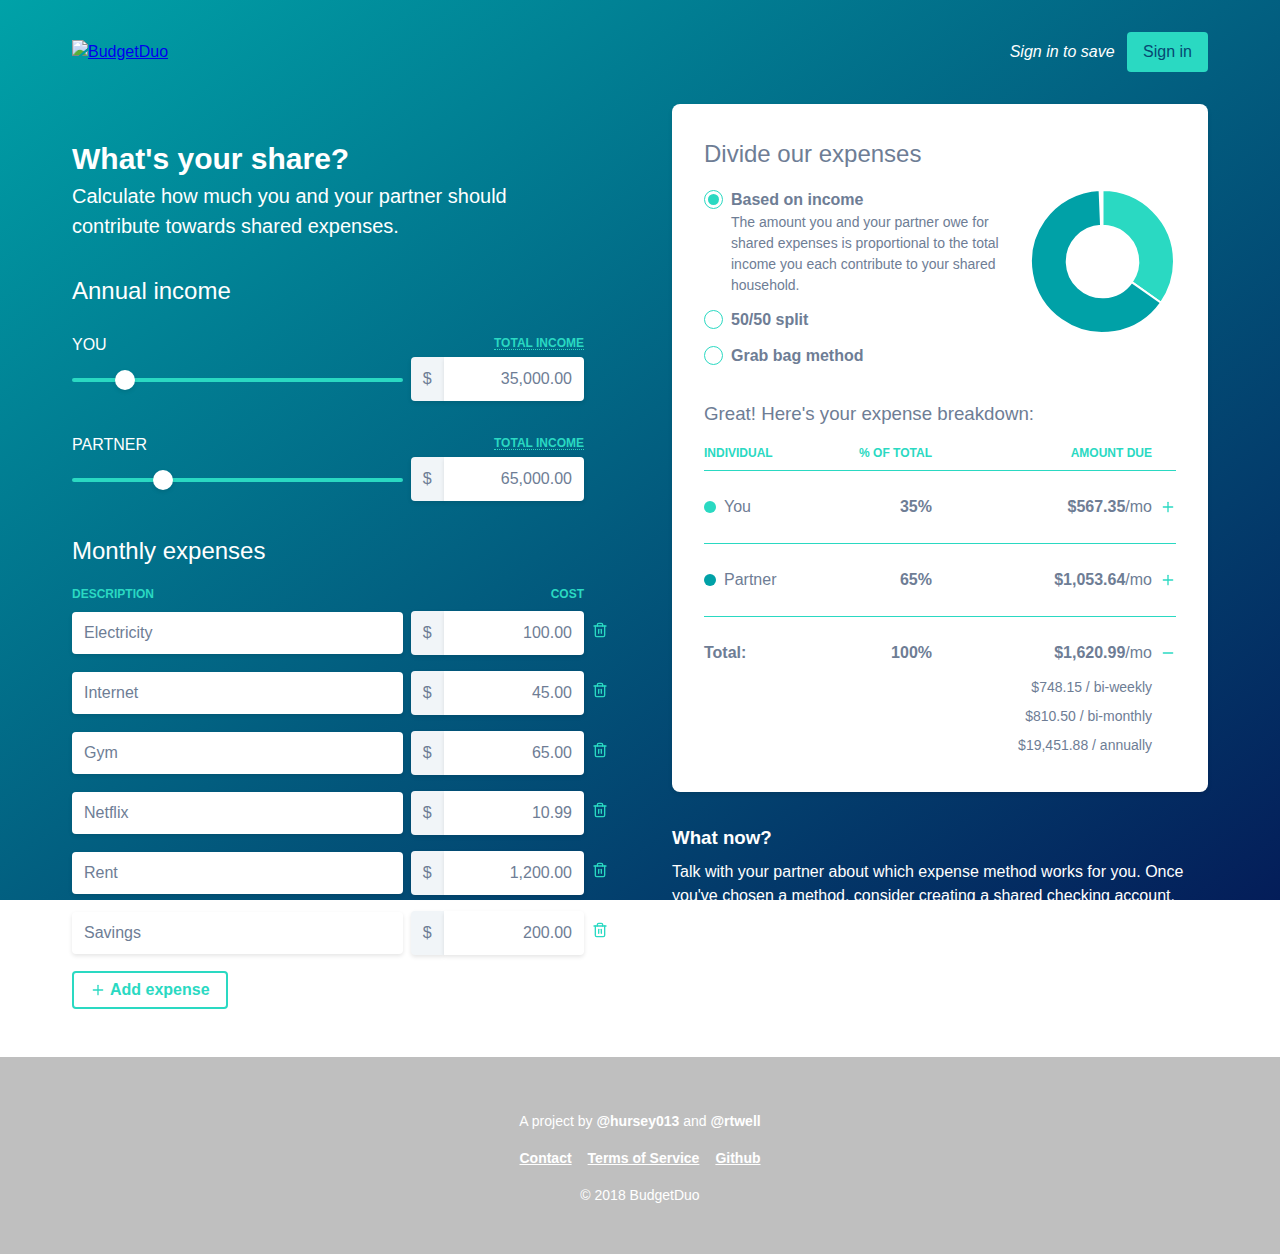
==== commit fb073313: "Updates" ====
--- a/index.html
+++ b/index.html
@@ -1 +1 @@
-<!DOCTYPE html> <html lang=en class=h-full> <head> <script async src="https://www.googletagmanager.com/gtag/js?id=UA-118225860-1"></script> <script>function gtag(){dataLayer.push(arguments)}window.dataLayer=window.dataLayer||[],gtag("js",new Date),gtag("config","UA-118225860-1")</script> <meta charset=UTF-8> <meta name=viewport content="width=device-width,initial-scale=1"> <meta http-equiv=X-UA-Compatible content="ie=edge"> <title>BudgetDuo - Shared expense calculator</title> <meta name=description content="Calculate how much you and your partner should contribute towards shared expenses."> <meta name=image content=https://budgetduo.com/images/logo_360x360.png> <meta itemprop=name content=BudgetDuo> <meta itemprop=description content="Calculate how much you and your partner should contribute towards shared expenses."> <meta itemprop=image content=https://budgetduo.com/images/logo_360x360.png> <meta name=twitter:card content=summary> <meta name=twitter:title content=BudgetDuo> <meta name=twitter:description content="Calculate how much you and your partner should contribute towards shared expenses."> <meta name=twitter:image content=https://budgetduo.com/images/logo_360x360.png> <meta property=og:title content=BudgetDuo> <meta property=fb:app_id content=1970001709690705> <meta property=og:description content="Calculate how much you and your partner should contribute towards shared expenses."> <meta property=og:url content=https://budgetduo.com> <meta property=og:site_name content=BudgetDuo> <meta property=og:type content=website> <meta property=og:image content=https://budgetduo.com/images/logo_360x360.png /> <link rel="shortcut icon" href="favicon.ico"><link href="style.285de80ea72ad46f615e.css" rel="stylesheet"></head> <body class="bg-gradient bg-fixed bg-no-repeat font-source-sans font-normal leading-normal text-grey h-full"> <div class=page id=main> <div class="flex flex-col h-full"> <header class="container mx-auto px-4 pt-4 lg:px-8 lg:pt-8 flex-no-shrink"> <div class="flex items-center justify-between"> <a href=/ > <h1 class=sr-only>BudgetDuo</h1> <img src=images/logo.svg?06404421c83abc362f93a476a59e02b4 alt=BudgetDuo aria-hidden=true> </a> <ul class=list-reset> <li> <span class="mr-2 text-white italic hidden lg:inline-block">Sign in to save</span> <a class="signin inline-block rounded py-2 px-4 bg-teal no-underline text-blue-dark hover:bg-teal-light" href=#>Sign in</a> </li> <li class=hidden> <span id=notification class="animated mr-2 text-white italic inline-block hidden"></span> <a class="signout inline-block text-teal py-2 px-4 border-2 rounded hover:border-teal-light hover:text-teal-light font-bold no-underline" href=#>Sign out</a> </li> </ul> </div> </header> <main class="container mx-auto p-4 lg:p-8 overflow-hidden flex-grow flex-no-shrink flex-auto"> <div class="flex flex-wrap -mx-8"> <div class="w-full lg:w-1/2 px-8 mb-8 lg:mb-0"> <div class="text-white mt-8"> <h2 class=text-3xl>What's your share?</h2> <p class="text-xl font-light mr-6">Calculate how much you and your partner should contribute towards shared expenses.</p> </div> <h3 class="mb-6 mt-8 font-normal text-white text-2xl">Annual income</h3> <div id=incomes></div> <h3 class="mb-4 font-normal text-white text-2xl">Monthly expenses</h3> <div id=expenses-wrapper> <div class="flex items-center -mx-1 mb-2"> <div class="label flex-1 px-1" id=expense_description> Description </div> <div class="split-adhoc-label label flex-none w-1/4 px-1" id=expense_payer> Payer </div> <div class="label flex-none w-2/5 lg:w-1/3 px-1 text-right mr-6" id=expense_cost> Cost </div> </div> <div id=expenses></div> </div> <button class="add text-teal py-2 px-4 border-2 rounded flex items-center my-4 hover:border-teal-light hover:text-teal-light font-bold"> <svg xmlns=http://www.w3.org/2000/svg viewBox="0 0 24 24" fill=none stroke-width=2 stroke-linecap=round stroke-linejoin=round class="text-teal mr-1 icon"><line x1=12 y1=5 x2=12 y2=19></line><line x1=5 y1=12 x2=19 y2=12></line></svg> Add expense </button> </div> <div class="w-full lg:w-1/2 px-8 mb-6 lg:mb-0"> <div class="bg-white rounded-lg shadow p-4 lg:p-8 mb-8"> <h2 class="mb-4 font-normal">Divide our expenses</h2> <div class="flex mb-8 -mx-2"> <div class="w-2/3 px-2"> <ul id=split class=list-reset> <li class="block mb-3 flex"> <input type=radio name=split value=income class="radio mr-2 flex-none" id=split-income checked=checked /> <label for=split-income class=cursor-pointer> <span class=font-bold>Based on income</span> <p class=text-sm>The amount you and your partner owe for shared expenses is proportional to the total income you each contribute to your shared household.</p> </label> </li> <li class="block mb-3 flex"> <input type=radio name=split value=half class="radio mr-2 flex-none" id=split-half /> <label for=split-half class=cursor-pointer> <span class=font-bold>50/50 split</span> <p class=text-sm>Your shared expenses are split in half for you and your partner. <span class=italic>When using this method, your income is irrelevant.</span></p> </label> </li> <li class="block flex"> <input type=radio name=split value=adhoc class="radio mr-2 flex-none" id=split-adhoc /> <label for=split-adhoc class=cursor-pointer> <span class=font-bold>Grab bag method</span> <p class=text-sm>Designate who will be responsible for each bill using the dropdown menu next to each expense. <span class=italic>When using this method, your income is irrelevant.</span></p> </label> </li> </ul> </div> <div class="w-1/3 px-2"> <canvas id=chart width=100% height=100%></canvas> </div> </div> <h3 class="mb-4 font-normal">Great! Here's your expense breakdown:</h3> <div class=border-b> <div class="row justify-end pt-0 pb-2"> <div class="col flex-1"> <span class=label>Individual</span> </div> <div class="col w-1/5 text-right"> <span class=label>% of total</span> </div> <div class="col w-1/2 text-right"> <span class="label mr-6">Amount due</span> </div> </div> </div> <div id=rows></div> <a href=# class="row flex-wrap no-underline text-grey border-b-0 pb-2 lg:pb-0 expanded" id=row-total> <div class="col flex-1 font-bold"> Total: </div> <div class="col w-1/5 text-right font-bold"> 100% </div> <div class="col w-1/2 flex items-center justify-end text-right"> <div class=truncate> <span class="report-total font-bold"></span>/mo </div> <svg xmlns=http://www.w3.org/2000/svg viewBox="0 0 24 24" fill=none stroke-width=2 stroke-linecap=round stroke-linejoin=round class="open ml-2 text-teal icon"><line x1=12 y1=5 x2=12 y2=19></line><line x1=5 y1=12 x2=19 y2=12></line></svg> <svg xmlns=http://www.w3.org/2000/svg viewBox="0 0 24 24" fill=none stroke-width=2 stroke-linecap=round stroke-linejoin=round class="close ml-2 text-teal stroke-current h-4 w-4 pointer-events-none"><line x1=5 y1=12 x2=19 y2=12></line></svg> </div> <ul class="details col list-reset mt-2 mr-6 w-full text-right text-sm"> <li class=py-1><span class=report-total-biweekly></span> / bi-weekly</li> <li class=py-1><span class=report-total-bimonthly></span> / bi-monthly</li> <li class=py-1><span class=report-total-annually></span> / annually</li> </ul> </a> </div> <div class=text-white> <h3 class=my-2>What now?</h3> <p class=mb-2>Talk with your partner about which expense method works for you. Once you've chosen a method, consider creating a shared checking account, depositing contributions from each paycheck, and paying bills using your new account for a worry-free, streamlined financial solution.</p> </div> </div> </div> </main> <footer class="bg-smoke p-8 flex-no-shrink"> <div class="container mx-auto text-sm text-white text-center"> <img src=images/mark_knockout.svg?d4016eebaea452add6823b7ad7ef5471 alt="" class="w-8 mb-4"> <p class=mb-4>A project by <a href=https://github.com/hursey013/ class="text-white font-bold no-underline">@hursey013</a> and <a href=http://rtwell.com class="text-white font-bold no-underline">@rtwell</a> </p> <ul class="list-reset flex mb-4 justify-center"> <li class=mx-2> <a href=mailto:hello@budgetduo.com class="text-white font-bold">Contact</a> </li> <li class=mx-2> <a href=tos.html class="text-white font-bold" target=_blank>Terms of Service</a> </li> <li class=mx-2> <a href=https://github.com/hursey013/budget-duo class="text-white font-bold">Github</a> </li> </ul> <p class=mb-4>&copy; 2018 BudgetDuo</p> </div> </footer> </div> </div> <div class=page id=login> <div class="flex flex-col h-full justify-center text-center text-white"> <a href=#><img src=images/logo.svg?06404421c83abc362f93a476a59e02b4 alt=BudgetDuo aria-hidden=true class=mb-6></a> <h1 class=sr-only>BudgetDuo</h1> <div class="loader ball-scale-ripple"> <div class=mx-auto></div> </div> <div id=firebaseui-auth-container></div> </div> </div> <script type="text/javascript" src="main.f2d74afb55037a229730.js"></script></body> </html> +<!DOCTYPE html> <html lang=en class=h-full> <head> <script async src="https://www.googletagmanager.com/gtag/js?id=UA-118225860-1"></script> <script>function gtag(){dataLayer.push(arguments)}window.dataLayer=window.dataLayer||[],gtag("js",new Date),gtag("config","UA-118225860-1")</script> <meta charset=UTF-8> <meta name=viewport content="width=device-width,initial-scale=1"> <meta http-equiv=X-UA-Compatible content="ie=edge"> <title>BudgetDuo - Shared expense calculator</title> <meta name=description content="Calculate how much you and your partner should contribute towards shared expenses."> <meta name=image content=https://budgetduo.com/images/logo_360x360.png> <meta itemprop=name content=BudgetDuo> <meta itemprop=description content="Calculate how much you and your partner should contribute towards shared expenses."> <meta itemprop=image content=https://budgetduo.com/images/logo_360x360.png> <meta name=twitter:card content=summary> <meta name=twitter:title content=BudgetDuo> <meta name=twitter:description content="Calculate how much you and your partner should contribute towards shared expenses."> <meta name=twitter:image content=https://budgetduo.com/images/logo_360x360.png> <meta property=og:title content=BudgetDuo> <meta property=fb:app_id content=1970001709690705> <meta property=og:description content="Calculate how much you and your partner should contribute towards shared expenses."> <meta property=og:url content=https://budgetduo.com> <meta property=og:site_name content=BudgetDuo> <meta property=og:type content=website> <meta property=og:image content=https://budgetduo.com/images/logo_360x360.png /> <link rel="shortcut icon" href="favicon.ico"><link href="style.aafb49ba7fc51cb66a8e.css" rel="stylesheet"></head> <body class="bg-gradient bg-fixed bg-no-repeat font-source-sans font-normal leading-normal text-grey h-full"> <div class="page hidden" id=main> <div class="flex flex-col h-full"> <header class="container mx-auto px-4 pt-4 lg:px-8 lg:pt-8 flex-no-shrink"> <div class="flex items-center justify-between"> <a href=/ > <h1 class=sr-only>BudgetDuo</h1> <img src=images/logo.svg?06404421c83abc362f93a476a59e02b4 alt=BudgetDuo aria-hidden=true> </a> <ul class=list-reset> <li> <span class="mr-2 text-white italic hidden lg:inline-block">Sign in to save</span> <a class="signin inline-block rounded py-2 px-4 bg-teal no-underline text-blue-dark hover:bg-teal-light" href=#>Sign in</a> </li> <li class=hidden> <span id=notification class="animated mr-2 text-white italic inline-block hidden"></span> <a class="signout inline-block text-teal py-2 px-4 border-2 rounded hover:border-teal-light hover:text-teal-light font-bold no-underline" href=#>Sign out</a> </li> </ul> </div> </header> <main class="container mx-auto p-4 lg:p-8 overflow-hidden flex-grow flex-no-shrink flex-auto"> <div class="flex flex-wrap -mx-8"> <div class="w-full lg:w-1/2 px-8 mb-8 lg:mb-0"> <div class="text-white mt-8"> <h2 class=text-3xl>What's your share?</h2> <p class="text-xl font-light mr-6">Calculate how much you and your partner should contribute towards shared expenses.</p> </div> <h3 class="mb-6 mt-8 font-normal text-white text-2xl">Annual income</h3> <div id=incomes></div> <h3 class="mb-4 font-normal text-white text-2xl">Monthly expenses</h3> <div id=expenses-wrapper> <div class="flex items-center -mx-1 mb-2"> <div class="label flex-1 px-1" id=expense_description> Description </div> <div class="split-adhoc-label label flex-none w-1/4 px-1" id=expense_payer> Payer </div> <div class="label flex-none w-2/5 lg:w-1/3 px-1 text-right mr-6" id=expense_cost> Cost </div> </div> <div id=expenses></div> </div> <button class="add text-teal py-2 px-4 border-2 rounded flex items-center my-4 hover:border-teal-light hover:text-teal-light font-bold"> <svg xmlns=http://www.w3.org/2000/svg viewBox="0 0 24 24" fill=none stroke-width=2 stroke-linecap=round stroke-linejoin=round class="text-teal mr-1 icon"><line x1=12 y1=5 x2=12 y2=19></line><line x1=5 y1=12 x2=19 y2=12></line></svg> Add expense </button> </div> <div class="w-full lg:w-1/2 px-8 mb-6 lg:mb-0"> <div class="bg-white rounded-lg shadow p-4 lg:p-8 mb-8"> <h2 class="mb-4 font-normal">Divide our expenses</h2> <div class="flex mb-8 -mx-2"> <div class="w-2/3 px-2"> <ul id=split class=list-reset> <li class="block mb-3 flex"> <input type=radio name=split value=income class="radio mr-2 flex-none" id=split-income checked=checked /> <label for=split-income class=cursor-pointer> <span class=font-bold>Based on income</span> <p class=text-sm>The amount you and your partner owe for shared expenses is proportional to the total income you each contribute to your shared household.</p> </label> </li> <li class="block mb-3 flex"> <input type=radio name=split value=half class="radio mr-2 flex-none" id=split-half /> <label for=split-half class=cursor-pointer> <span class=font-bold>50/50 split</span> <p class=text-sm>Your shared expenses are split in half for you and your partner. <span class=italic>When using this method, your income is irrelevant.</span></p> </label> </li> <li class="block flex"> <input type=radio name=split value=adhoc class="radio mr-2 flex-none" id=split-adhoc /> <label for=split-adhoc class=cursor-pointer> <span class=font-bold>Grab bag method</span> <p class=text-sm>Designate who will be responsible for each bill using the dropdown menu next to each expense. <span class=italic>When using this method, your income is irrelevant.</span></p> </label> </li> </ul> </div> <div class="w-1/3 px-2"> <canvas id=chart width=100% height=100%></canvas> </div> </div> <h3 class="mb-4 font-normal">Great! Here's your expense breakdown:</h3> <div class=border-b> <div class="row justify-end pt-0 pb-2"> <div class="col flex-1"> <span class=label>Individual</span> </div> <div class="col w-1/5 text-right"> <span class=label>% of total</span> </div> <div class="col w-1/2 text-right"> <span class="label mr-6">Amount due</span> </div> </div> </div> <div id=rows></div> <a href=# class="row flex-wrap no-underline text-grey border-b-0 pb-2 lg:pb-0 expanded" id=row-total> <div class="col flex-1 font-bold"> Total: </div> <div class="col w-1/5 text-right font-bold"> 100% </div> <div class="col w-1/2 flex items-center justify-end text-right"> <div class=truncate> <span class="report-total font-bold"></span>/mo </div> <svg xmlns=http://www.w3.org/2000/svg viewBox="0 0 24 24" fill=none stroke-width=2 stroke-linecap=round stroke-linejoin=round class="open ml-2 text-teal icon"><line x1=12 y1=5 x2=12 y2=19></line><line x1=5 y1=12 x2=19 y2=12></line></svg> <svg xmlns=http://www.w3.org/2000/svg viewBox="0 0 24 24" fill=none stroke-width=2 stroke-linecap=round stroke-linejoin=round class="close ml-2 text-teal stroke-current h-4 w-4 pointer-events-none"><line x1=5 y1=12 x2=19 y2=12></line></svg> </div> <ul class="details col list-reset mt-2 mr-6 w-full text-right text-sm"> <li class=py-1><span class=report-total-biweekly></span> / bi-weekly</li> <li class=py-1><span class=report-total-bimonthly></span> / bi-monthly</li> <li class=py-1><span class=report-total-annually></span> / annually</li> </ul> </a> </div> <div class=text-white> <h3 class=my-2>What now?</h3> <p class=mb-2>Talk with your partner about which expense method works for you. Once you've chosen a method, consider creating a shared checking account, depositing contributions from each paycheck, and paying bills using your new account for a worry-free, streamlined financial solution.</p> </div> </div> </div> </main> <footer class="bg-smoke p-8 flex-no-shrink"> <div class="container mx-auto text-sm text-white text-center"> <img src=images/mark_knockout.svg?d4016eebaea452add6823b7ad7ef5471 alt="" class="w-8 mb-4"> <p class=mb-4>A project by <a href=https://github.com/hursey013/ class="text-white font-bold no-underline">@hursey013</a> and <a href=http://rtwell.com class="text-white font-bold no-underline">@rtwell</a> </p> <ul class="list-reset flex mb-4 justify-center"> <li class=mx-2> <a href=mailto:hello@budgetduo.com class="text-white font-bold">Contact</a> </li> <li class=mx-2> <a href=tos.html class="text-white font-bold" target=_blank>Terms of Service</a> </li> <li class=mx-2> <a href=https://github.com/hursey013/budget-duo class="text-white font-bold">Github</a> </li> </ul> <p class=mb-4>&copy; 2018 BudgetDuo</p> </div> </footer> </div> </div> <div class=page id=login> <div class="flex flex-col h-full justify-center text-center text-white"> <a href=#><img src=images/logo.svg?06404421c83abc362f93a476a59e02b4 alt=BudgetDuo aria-hidden=true class=mb-6></a> <h1 class=sr-only>BudgetDuo</h1> <div class="loader ball-scale-ripple"> <div class=mx-auto></div> </div> <div id=firebaseui-auth-container></div> </div> </div> <script type="text/javascript" src="main.f2d74afb55037a229730.js"></script></body> </html> --- a/style.aafb49ba7fc51cb66a8e.css
+++ b/style.aafb49ba7fc51cb66a8e.css
@@ -0,0 +1,10 @@
+@import url(https://fonts.googleapis.com/css?family=Roboto:400,500,700);/*!
+ * animate.css -http://daneden.me/animate
+ * Version - 3.6.0
+ * Licensed under the MIT license - http://opensource.org/licenses/MIT
+ *
+ * Copyright (c) 2018 Daniel Eden
+ */.animated{-webkit-animation-duration:1s;animation-duration:1s;-webkit-animation-fill-mode:both;animation-fill-mode:both}.animated.infinite{-webkit-animation-iteration-count:infinite;animation-iteration-count:infinite}@-webkit-keyframes bounce{0%,20%,53%,80%,to{-webkit-animation-timing-function:cubic-bezier(.215,.61,.355,1);animation-timing-function:cubic-bezier(.215,.61,.355,1);-webkit-transform:translateZ(0);transform:translateZ(0)}40%,43%{-webkit-animation-timing-function:cubic-bezier(.755,.05,.855,.06);animation-timing-function:cubic-bezier(.755,.05,.855,.06);-webkit-transform:translate3d(0,-30px,0);transform:translate3d(0,-30px,0)}70%{-webkit-animation-timing-function:cubic-bezier(.755,.05,.855,.06);animation-timing-function:cubic-bezier(.755,.05,.855,.06);-webkit-transform:translate3d(0,-15px,0);transform:translate3d(0,-15px,0)}90%{-webkit-transform:translate3d(0,-4px,0);transform:translate3d(0,-4px,0)}}@keyframes bounce{0%,20%,53%,80%,to{-webkit-animation-timing-function:cubic-bezier(.215,.61,.355,1);animation-timing-function:cubic-bezier(.215,.61,.355,1);-webkit-transform:translateZ(0);transform:translateZ(0)}40%,43%{-webkit-animation-timing-function:cubic-bezier(.755,.05,.855,.06);animation-timing-function:cubic-bezier(.755,.05,.855,.06);-webkit-transform:translate3d(0,-30px,0);transform:translate3d(0,-30px,0)}70%{-webkit-animation-timing-function:cubic-bezier(.755,.05,.855,.06);animation-timing-function:cubic-bezier(.755,.05,.855,.06);-webkit-transform:translate3d(0,-15px,0);transform:translate3d(0,-15px,0)}90%{-webkit-transform:translate3d(0,-4px,0);transform:translate3d(0,-4px,0)}}.bounce{-webkit-animation-name:bounce;animation-name:bounce;-webkit-transform-origin:center bottom;transform-origin:center bottom}@-webkit-keyframes flash{0%,50%,to{opacity:1}25%,75%{opacity:0}}@keyframes flash{0%,50%,to{opacity:1}25%,75%{opacity:0}}.flash{-webkit-animation-name:flash;animation-name:flash}@-webkit-keyframes pulse{0%{-webkit-transform:scaleX(1);transform:scaleX(1)}50%{-webkit-transform:scale3d(1.05,1.05,1.05);transform:scale3d(1.05,1.05,1.05)}to{-webkit-transform:scaleX(1);transform:scaleX(1)}}@keyframes pulse{0%{-webkit-transform:scaleX(1);transform:scaleX(1)}50%{-webkit-transform:scale3d(1.05,1.05,1.05);transform:scale3d(1.05,1.05,1.05)}to{-webkit-transform:scaleX(1);transform:scaleX(1)}}.pulse{-webkit-animation-name:pulse;animation-name:pulse}@-webkit-keyframes rubberBand{0%{-webkit-transform:scaleX(1);transform:scaleX(1)}30%{-webkit-transform:scale3d(1.25,.75,1);transform:scale3d(1.25,.75,1)}40%{-webkit-transform:scale3d(.75,1.25,1);transform:scale3d(.75,1.25,1)}50%{-webkit-transform:scale3d(1.15,.85,1);transform:scale3d(1.15,.85,1)}65%{-webkit-transform:scale3d(.95,1.05,1);transform:scale3d(.95,1.05,1)}75%{-webkit-transform:scale3d(1.05,.95,1);transform:scale3d(1.05,.95,1)}to{-webkit-transform:scaleX(1);transform:scaleX(1)}}@keyframes rubberBand{0%{-webkit-transform:scaleX(1);transform:scaleX(1)}30%{-webkit-transform:scale3d(1.25,.75,1);transform:scale3d(1.25,.75,1)}40%{-webkit-transform:scale3d(.75,1.25,1);transform:scale3d(.75,1.25,1)}50%{-webkit-transform:scale3d(1.15,.85,1);transform:scale3d(1.15,.85,1)}65%{-webkit-transform:scale3d(.95,1.05,1);transform:scale3d(.95,1.05,1)}75%{-webkit-transform:scale3d(1.05,.95,1);transform:scale3d(1.05,.95,1)}to{-webkit-transform:scaleX(1);transform:scaleX(1)}}.rubberBand{-webkit-animation-name:rubberBand;animation-name:rubberBand}@-webkit-keyframes shake{0%,to{-webkit-transform:translateZ(0);transform:translateZ(0)}10%,30%,50%,70%,90%{-webkit-transform:translate3d(-10px,0,0);transform:translate3d(-10px,0,0)}20%,40%,60%,80%{-webkit-transform:translate3d(10px,0,0);transform:translate3d(10px,0,0)}}@keyframes shake{0%,to{-webkit-transform:translateZ(0);transform:translateZ(0)}10%,30%,50%,70%,90%{-webkit-transform:translate3d(-10px,0,0);transform:translate3d(-10px,0,0)}20%,40%,60%,80%{-webkit-transform:translate3d(10px,0,0);transform:translate3d(10px,0,0)}}.shake{-webkit-animation-name:shake;animation-name:shake}@-webkit-keyframes headShake{0%{-webkit-transform:translateX(0);transform:translateX(0)}6.5%{-webkit-transform:translateX(-6px) rotateY(-9deg);transform:translateX(-6px) rotateY(-9deg)}18.5%{-webkit-transform:translateX(5px) rotateY(7deg);transform:translateX(5px) rotateY(7deg)}31.5%{-webkit-transform:translateX(-3px) rotateY(-5deg);transform:translateX(-3px) rotateY(-5deg)}43.5%{-webkit-transform:translateX(2px) rotateY(3deg);transform:translateX(2px) rotateY(3deg)}50%{-webkit-transform:translateX(0);transform:translateX(0)}}@keyframes headShake{0%{-webkit-transform:translateX(0);transform:translateX(0)}6.5%{-webkit-transform:translateX(-6px) rotateY(-9deg);transform:translateX(-6px) rotateY(-9deg)}18.5%{-webkit-transform:translateX(5px) rotateY(7deg);transform:translateX(5px) rotateY(7deg)}31.5%{-webkit-transform:translateX(-3px) rotateY(-5deg);transform:translateX(-3px) rotateY(-5deg)}43.5%{-webkit-transform:translateX(2px) rotateY(3deg);transform:translateX(2px) rotateY(3deg)}50%{-webkit-transform:translateX(0);transform:translateX(0)}}.headShake{-webkit-animation-timing-function:ease-in-out;animation-timing-function:ease-in-out;-webkit-animation-name:headShake;animation-name:headShake}@-webkit-keyframes swing{20%{-webkit-transform:rotate(15deg);transform:rotate(15deg)}40%{-webkit-transform:rotate(-10deg);transform:rotate(-10deg)}60%{-webkit-transform:rotate(5deg);transform:rotate(5deg)}80%{-webkit-transform:rotate(-5deg);transform:rotate(-5deg)}to{-webkit-transform:rotate(0deg);transform:rotate(0deg)}}@keyframes swing{20%{-webkit-transform:rotate(15deg);transform:rotate(15deg)}40%{-webkit-transform:rotate(-10deg);transform:rotate(-10deg)}60%{-webkit-transform:rotate(5deg);transform:rotate(5deg)}80%{-webkit-transform:rotate(-5deg);transform:rotate(-5deg)}to{-webkit-transform:rotate(0deg);transform:rotate(0deg)}}.swing{-webkit-transform-origin:top center;transform-origin:top center;-webkit-animation-name:swing;animation-name:swing}@-webkit-keyframes tada{0%{-webkit-transform:scaleX(1);transform:scaleX(1)}10%,20%{-webkit-transform:scale3d(.9,.9,.9) rotate(-3deg);transform:scale3d(.9,.9,.9) rotate(-3deg)}30%,50%,70%,90%{-webkit-transform:scale3d(1.1,1.1,1.1) rotate(3deg);transform:scale3d(1.1,1.1,1.1) rotate(3deg)}40%,60%,80%{-webkit-transform:scale3d(1.1,1.1,1.1) rotate(-3deg);transform:scale3d(1.1,1.1,1.1) rotate(-3deg)}to{-webkit-transform:scaleX(1);transform:scaleX(1)}}@keyframes tada{0%{-webkit-transform:scaleX(1);transform:scaleX(1)}10%,20%{-webkit-transform:scale3d(.9,.9,.9) rotate(-3deg);transform:scale3d(.9,.9,.9) rotate(-3deg)}30%,50%,70%,90%{-webkit-transform:scale3d(1.1,1.1,1.1) rotate(3deg);transform:scale3d(1.1,1.1,1.1) rotate(3deg)}40%,60%,80%{-webkit-transform:scale3d(1.1,1.1,1.1) rotate(-3deg);transform:scale3d(1.1,1.1,1.1) rotate(-3deg)}to{-webkit-transform:scaleX(1);transform:scaleX(1)}}.tada{-webkit-animation-name:tada;animation-name:tada}@-webkit-keyframes wobble{0%{-webkit-transform:translateZ(0);transform:translateZ(0)}15%{-webkit-transform:translate3d(-25%,0,0) rotate(-5deg);transform:translate3d(-25%,0,0) rotate(-5deg)}30%{-webkit-transform:translate3d(20%,0,0) rotate(3deg);transform:translate3d(20%,0,0) rotate(3deg)}45%{-webkit-transform:translate3d(-15%,0,0) rotate(-3deg);transform:translate3d(-15%,0,0) rotate(-3deg)}60%{-webkit-transform:translate3d(10%,0,0) rotate(2deg);transform:translate3d(10%,0,0) rotate(2deg)}75%{-webkit-transform:translate3d(-5%,0,0) rotate(-1deg);transform:translate3d(-5%,0,0) rotate(-1deg)}to{-webkit-transform:translateZ(0);transform:translateZ(0)}}@keyframes wobble{0%{-webkit-transform:translateZ(0);transform:translateZ(0)}15%{-webkit-transform:translate3d(-25%,0,0) rotate(-5deg);transform:translate3d(-25%,0,0) rotate(-5deg)}30%{-webkit-transform:translate3d(20%,0,0) rotate(3deg);transform:translate3d(20%,0,0) rotate(3deg)}45%{-webkit-transform:translate3d(-15%,0,0) rotate(-3deg);transform:translate3d(-15%,0,0) rotate(-3deg)}60%{-webkit-transform:translate3d(10%,0,0) rotate(2deg);transform:translate3d(10%,0,0) rotate(2deg)}75%{-webkit-transform:translate3d(-5%,0,0) rotate(-1deg);transform:translate3d(-5%,0,0) rotate(-1deg)}to{-webkit-transform:translateZ(0);transform:translateZ(0)}}.wobble{-webkit-animation-name:wobble;animation-name:wobble}@-webkit-keyframes jello{0%,11.1%,to{-webkit-transform:translateZ(0);transform:translateZ(0)}22.2%{-webkit-transform:skewX(-12.5deg) skewY(-12.5deg);transform:skewX(-12.5deg) skewY(-12.5deg)}33.3%{-webkit-transform:skewX(6.25deg) skewY(6.25deg);transform:skewX(6.25deg) skewY(6.25deg)}44.4%{-webkit-transform:skewX(-3.125deg) skewY(-3.125deg);transform:skewX(-3.125deg) skewY(-3.125deg)}55.5%{-webkit-transform:skewX(1.5625deg) skewY(1.5625deg);transform:skewX(1.5625deg) skewY(1.5625deg)}66.6%{-webkit-transform:skewX(-.78125deg) skewY(-.78125deg);transform:skewX(-.78125deg) skewY(-.78125deg)}77.7%{-webkit-transform:skewX(.390625deg) skewY(.390625deg);transform:skewX(.390625deg) skewY(.390625deg)}88.8%{-webkit-transform:skewX(-.1953125deg) skewY(-.1953125deg);transform:skewX(-.1953125deg) skewY(-.1953125deg)}}@keyframes jello{0%,11.1%,to{-webkit-transform:translateZ(0);transform:translateZ(0)}22.2%{-webkit-transform:skewX(-12.5deg) skewY(-12.5deg);transform:skewX(-12.5deg) skewY(-12.5deg)}33.3%{-webkit-transform:skewX(6.25deg) skewY(6.25deg);transform:skewX(6.25deg) skewY(6.25deg)}44.4%{-webkit-transform:skewX(-3.125deg) skewY(-3.125deg);transform:skewX(-3.125deg) skewY(-3.125deg)}55.5%{-webkit-transform:skewX(1.5625deg) skewY(1.5625deg);transform:skewX(1.5625deg) skewY(1.5625deg)}66.6%{-webkit-transform:skewX(-.78125deg) skewY(-.78125deg);transform:skewX(-.78125deg) skewY(-.78125deg)}77.7%{-webkit-transform:skewX(.390625deg) skewY(.390625deg);transform:skewX(.390625deg) skewY(.390625deg)}88.8%{-webkit-transform:skewX(-.1953125deg) skewY(-.1953125deg);transform:skewX(-.1953125deg) skewY(-.1953125deg)}}.jello{-webkit-animation-name:jello;animation-name:jello;-webkit-transform-origin:center;transform-origin:center}@-webkit-keyframes bounceIn{0%,20%,40%,60%,80%,to{-webkit-animation-timing-function:cubic-bezier(.215,.61,.355,1);animation-timing-function:cubic-bezier(.215,.61,.355,1)}0%{opacity:0;-webkit-transform:scale3d(.3,.3,.3);transform:scale3d(.3,.3,.3)}20%{-webkit-transform:scale3d(1.1,1.1,1.1);transform:scale3d(1.1,1.1,1.1)}40%{-webkit-transform:scale3d(.9,.9,.9);transform:scale3d(.9,.9,.9)}60%{opacity:1;-webkit-transform:scale3d(1.03,1.03,1.03);transform:scale3d(1.03,1.03,1.03)}80%{-webkit-transform:scale3d(.97,.97,.97);transform:scale3d(.97,.97,.97)}to{opacity:1;-webkit-transform:scaleX(1);transform:scaleX(1)}}@keyframes bounceIn{0%,20%,40%,60%,80%,to{-webkit-animation-timing-function:cubic-bezier(.215,.61,.355,1);animation-timing-function:cubic-bezier(.215,.61,.355,1)}0%{opacity:0;-webkit-transform:scale3d(.3,.3,.3);transform:scale3d(.3,.3,.3)}20%{-webkit-transform:scale3d(1.1,1.1,1.1);transform:scale3d(1.1,1.1,1.1)}40%{-webkit-transform:scale3d(.9,.9,.9);transform:scale3d(.9,.9,.9)}60%{opacity:1;-webkit-transform:scale3d(1.03,1.03,1.03);transform:scale3d(1.03,1.03,1.03)}80%{-webkit-transform:scale3d(.97,.97,.97);transform:scale3d(.97,.97,.97)}to{opacity:1;-webkit-transform:scaleX(1);transform:scaleX(1)}}.bounceIn{-webkit-animation-duration:.75s;animation-duration:.75s;-webkit-animation-name:bounceIn;animation-name:bounceIn}@-webkit-keyframes bounceInDown{0%,60%,75%,90%,to{-webkit-animation-timing-function:cubic-bezier(.215,.61,.355,1);animation-timing-function:cubic-bezier(.215,.61,.355,1)}0%{opacity:0;-webkit-transform:translate3d(0,-3000px,0);transform:translate3d(0,-3000px,0)}60%{opacity:1;-webkit-transform:translate3d(0,25px,0);transform:translate3d(0,25px,0)}75%{-webkit-transform:translate3d(0,-10px,0);transform:translate3d(0,-10px,0)}90%{-webkit-transform:translate3d(0,5px,0);transform:translate3d(0,5px,0)}to{-webkit-transform:translateZ(0);transform:translateZ(0)}}@keyframes bounceInDown{0%,60%,75%,90%,to{-webkit-animation-timing-function:cubic-bezier(.215,.61,.355,1);animation-timing-function:cubic-bezier(.215,.61,.355,1)}0%{opacity:0;-webkit-transform:translate3d(0,-3000px,0);transform:translate3d(0,-3000px,0)}60%{opacity:1;-webkit-transform:translate3d(0,25px,0);transform:translate3d(0,25px,0)}75%{-webkit-transform:translate3d(0,-10px,0);transform:translate3d(0,-10px,0)}90%{-webkit-transform:translate3d(0,5px,0);transform:translate3d(0,5px,0)}to{-webkit-transform:translateZ(0);transform:translateZ(0)}}.bounceInDown{-webkit-animation-name:bounceInDown;animation-name:bounceInDown}@-webkit-keyframes bounceInLeft{0%,60%,75%,90%,to{-webkit-animation-timing-function:cubic-bezier(.215,.61,.355,1);animation-timing-function:cubic-bezier(.215,.61,.355,1)}0%{opacity:0;-webkit-transform:translate3d(-3000px,0,0);transform:translate3d(-3000px,0,0)}60%{opacity:1;-webkit-transform:translate3d(25px,0,0);transform:translate3d(25px,0,0)}75%{-webkit-transform:translate3d(-10px,0,0);transform:translate3d(-10px,0,0)}90%{-webkit-transform:translate3d(5px,0,0);transform:translate3d(5px,0,0)}to{-webkit-transform:translateZ(0);transform:translateZ(0)}}@keyframes bounceInLeft{0%,60%,75%,90%,to{-webkit-animation-timing-function:cubic-bezier(.215,.61,.355,1);animation-timing-function:cubic-bezier(.215,.61,.355,1)}0%{opacity:0;-webkit-transform:translate3d(-3000px,0,0);transform:translate3d(-3000px,0,0)}60%{opacity:1;-webkit-transform:translate3d(25px,0,0);transform:translate3d(25px,0,0)}75%{-webkit-transform:translate3d(-10px,0,0);transform:translate3d(-10px,0,0)}90%{-webkit-transform:translate3d(5px,0,0);transform:translate3d(5px,0,0)}to{-webkit-transform:translateZ(0);transform:translateZ(0)}}.bounceInLeft{-webkit-animation-name:bounceInLeft;animation-name:bounceInLeft}@-webkit-keyframes bounceInRight{0%,60%,75%,90%,to{-webkit-animation-timing-function:cubic-bezier(.215,.61,.355,1);animation-timing-function:cubic-bezier(.215,.61,.355,1)}0%{opacity:0;-webkit-transform:translate3d(3000px,0,0);transform:translate3d(3000px,0,0)}60%{opacity:1;-webkit-transform:translate3d(-25px,0,0);transform:translate3d(-25px,0,0)}75%{-webkit-transform:translate3d(10px,0,0);transform:translate3d(10px,0,0)}90%{-webkit-transform:translate3d(-5px,0,0);transform:translate3d(-5px,0,0)}to{-webkit-transform:translateZ(0);transform:translateZ(0)}}@keyframes bounceInRight{0%,60%,75%,90%,to{-webkit-animation-timing-function:cubic-bezier(.215,.61,.355,1);animation-timing-function:cubic-bezier(.215,.61,.355,1)}0%{opacity:0;-webkit-transform:translate3d(3000px,0,0);transform:translate3d(3000px,0,0)}60%{opacity:1;-webkit-transform:translate3d(-25px,0,0);transform:translate3d(-25px,0,0)}75%{-webkit-transform:translate3d(10px,0,0);transform:translate3d(10px,0,0)}90%{-webkit-transform:translate3d(-5px,0,0);transform:translate3d(-5px,0,0)}to{-webkit-transform:translateZ(0);transform:translateZ(0)}}.bounceInRight{-webkit-animation-name:bounceInRight;animation-name:bounceInRight}@-webkit-keyframes bounceInUp{0%,60%,75%,90%,to{-webkit-animation-timing-function:cubic-bezier(.215,.61,.355,1);animation-timing-function:cubic-bezier(.215,.61,.355,1)}0%{opacity:0;-webkit-transform:translate3d(0,3000px,0);transform:translate3d(0,3000px,0)}60%{opacity:1;-webkit-transform:translate3d(0,-20px,0);transform:translate3d(0,-20px,0)}75%{-webkit-transform:translate3d(0,10px,0);transform:translate3d(0,10px,0)}90%{-webkit-transform:translate3d(0,-5px,0);transform:translate3d(0,-5px,0)}to{-webkit-transform:translateZ(0);transform:translateZ(0)}}@keyframes bounceInUp{0%,60%,75%,90%,to{-webkit-animation-timing-function:cubic-bezier(.215,.61,.355,1);animation-timing-function:cubic-bezier(.215,.61,.355,1)}0%{opacity:0;-webkit-transform:translate3d(0,3000px,0);transform:translate3d(0,3000px,0)}60%{opacity:1;-webkit-transform:translate3d(0,-20px,0);transform:translate3d(0,-20px,0)}75%{-webkit-transform:translate3d(0,10px,0);transform:translate3d(0,10px,0)}90%{-webkit-transform:translate3d(0,-5px,0);transform:translate3d(0,-5px,0)}to{-webkit-transform:translateZ(0);transform:translateZ(0)}}.bounceInUp{-webkit-animation-name:bounceInUp;animation-name:bounceInUp}@-webkit-keyframes bounceOut{20%{-webkit-transform:scale3d(.9,.9,.9);transform:scale3d(.9,.9,.9)}50%,55%{opacity:1;-webkit-transform:scale3d(1.1,1.1,1.1);transform:scale3d(1.1,1.1,1.1)}to{opacity:0;-webkit-transform:scale3d(.3,.3,.3);transform:scale3d(.3,.3,.3)}}@keyframes bounceOut{20%{-webkit-transform:scale3d(.9,.9,.9);transform:scale3d(.9,.9,.9)}50%,55%{opacity:1;-webkit-transform:scale3d(1.1,1.1,1.1);transform:scale3d(1.1,1.1,1.1)}to{opacity:0;-webkit-transform:scale3d(.3,.3,.3);transform:scale3d(.3,.3,.3)}}.bounceOut{-webkit-animation-duration:.75s;animation-duration:.75s;-webkit-animation-name:bounceOut;animation-name:bounceOut}@-webkit-keyframes bounceOutDown{20%{-webkit-transform:translate3d(0,10px,0);transform:translate3d(0,10px,0)}40%,45%{opacity:1;-webkit-transform:translate3d(0,-20px,0);transform:translate3d(0,-20px,0)}to{opacity:0;-webkit-transform:translate3d(0,2000px,0);transform:translate3d(0,2000px,0)}}@keyframes bounceOutDown{20%{-webkit-transform:translate3d(0,10px,0);transform:translate3d(0,10px,0)}40%,45%{opacity:1;-webkit-transform:translate3d(0,-20px,0);transform:translate3d(0,-20px,0)}to{opacity:0;-webkit-transform:translate3d(0,2000px,0);transform:translate3d(0,2000px,0)}}.bounceOutDown{-webkit-animation-name:bounceOutDown;animation-name:bounceOutDown}@-webkit-keyframes bounceOutLeft{20%{opacity:1;-webkit-transform:translate3d(20px,0,0);transform:translate3d(20px,0,0)}to{opacity:0;-webkit-transform:translate3d(-2000px,0,0);transform:translate3d(-2000px,0,0)}}@keyframes bounceOutLeft{20%{opacity:1;-webkit-transform:translate3d(20px,0,0);transform:translate3d(20px,0,0)}to{opacity:0;-webkit-transform:translate3d(-2000px,0,0);transform:translate3d(-2000px,0,0)}}.bounceOutLeft{-webkit-animation-name:bounceOutLeft;animation-name:bounceOutLeft}@-webkit-keyframes bounceOutRight{20%{opacity:1;-webkit-transform:translate3d(-20px,0,0);transform:translate3d(-20px,0,0)}to{opacity:0;-webkit-transform:translate3d(2000px,0,0);transform:translate3d(2000px,0,0)}}@keyframes bounceOutRight{20%{opacity:1;-webkit-transform:translate3d(-20px,0,0);transform:translate3d(-20px,0,0)}to{opacity:0;-webkit-transform:translate3d(2000px,0,0);transform:translate3d(2000px,0,0)}}.bounceOutRight{-webkit-animation-name:bounceOutRight;animation-name:bounceOutRight}@-webkit-keyframes bounceOutUp{20%{-webkit-transform:translate3d(0,-10px,0);transform:translate3d(0,-10px,0)}40%,45%{opacity:1;-webkit-transform:translate3d(0,20px,0);transform:translate3d(0,20px,0)}to{opacity:0;-webkit-transform:translate3d(0,-2000px,0);transform:translate3d(0,-2000px,0)}}@keyframes bounceOutUp{20%{-webkit-transform:translate3d(0,-10px,0);transform:translate3d(0,-10px,0)}40%,45%{opacity:1;-webkit-transform:translate3d(0,20px,0);transform:translate3d(0,20px,0)}to{opacity:0;-webkit-transform:translate3d(0,-2000px,0);transform:translate3d(0,-2000px,0)}}.bounceOutUp{-webkit-animation-name:bounceOutUp;animation-name:bounceOutUp}@-webkit-keyframes fadeIn{0%{opacity:0}to{opacity:1}}@keyframes fadeIn{0%{opacity:0}to{opacity:1}}.fadeIn{-webkit-animation-name:fadeIn;animation-name:fadeIn}@-webkit-keyframes fadeInDown{0%{opacity:0;-webkit-transform:translate3d(0,-100%,0);transform:translate3d(0,-100%,0)}to{opacity:1;-webkit-transform:translateZ(0);transform:translateZ(0)}}@keyframes fadeInDown{0%{opacity:0;-webkit-transform:translate3d(0,-100%,0);transform:translate3d(0,-100%,0)}to{opacity:1;-webkit-transform:translateZ(0);transform:translateZ(0)}}.fadeInDown{-webkit-animation-name:fadeInDown;animation-name:fadeInDown}@-webkit-keyframes fadeInDownBig{0%{opacity:0;-webkit-transform:translate3d(0,-2000px,0);transform:translate3d(0,-2000px,0)}to{opacity:1;-webkit-transform:translateZ(0);transform:translateZ(0)}}@keyframes fadeInDownBig{0%{opacity:0;-webkit-transform:translate3d(0,-2000px,0);transform:translate3d(0,-2000px,0)}to{opacity:1;-webkit-transform:translateZ(0);transform:translateZ(0)}}.fadeInDownBig{-webkit-animation-name:fadeInDownBig;animation-name:fadeInDownBig}@-webkit-keyframes fadeInLeft{0%{opacity:0;-webkit-transform:translate3d(-100%,0,0);transform:translate3d(-100%,0,0)}to{opacity:1;-webkit-transform:translateZ(0);transform:translateZ(0)}}@keyframes fadeInLeft{0%{opacity:0;-webkit-transform:translate3d(-100%,0,0);transform:translate3d(-100%,0,0)}to{opacity:1;-webkit-transform:translateZ(0);transform:translateZ(0)}}.fadeInLeft{-webkit-animation-name:fadeInLeft;animation-name:fadeInLeft}@-webkit-keyframes fadeInLeftBig{0%{opacity:0;-webkit-transform:translate3d(-2000px,0,0);transform:translate3d(-2000px,0,0)}to{opacity:1;-webkit-transform:translateZ(0);transform:translateZ(0)}}@keyframes fadeInLeftBig{0%{opacity:0;-webkit-transform:translate3d(-2000px,0,0);transform:translate3d(-2000px,0,0)}to{opacity:1;-webkit-transform:translateZ(0);transform:translateZ(0)}}.fadeInLeftBig{-webkit-animation-name:fadeInLeftBig;animation-name:fadeInLeftBig}@-webkit-keyframes fadeInRight{0%{opacity:0;-webkit-transform:translate3d(100%,0,0);transform:translate3d(100%,0,0)}to{opacity:1;-webkit-transform:translateZ(0);transform:translateZ(0)}}@keyframes fadeInRight{0%{opacity:0;-webkit-transform:translate3d(100%,0,0);transform:translate3d(100%,0,0)}to{opacity:1;-webkit-transform:translateZ(0);transform:translateZ(0)}}.fadeInRight{-webkit-animation-name:fadeInRight;animation-name:fadeInRight}@-webkit-keyframes fadeInRightBig{0%{opacity:0;-webkit-transform:translate3d(2000px,0,0);transform:translate3d(2000px,0,0)}to{opacity:1;-webkit-transform:translateZ(0);transform:translateZ(0)}}@keyframes fadeInRightBig{0%{opacity:0;-webkit-transform:translate3d(2000px,0,0);transform:translate3d(2000px,0,0)}to{opacity:1;-webkit-transform:translateZ(0);transform:translateZ(0)}}.fadeInRightBig{-webkit-animation-name:fadeInRightBig;animation-name:fadeInRightBig}@-webkit-keyframes fadeInUp{0%{opacity:0;-webkit-transform:translate3d(0,100%,0);transform:translate3d(0,100%,0)}to{opacity:1;-webkit-transform:translateZ(0);transform:translateZ(0)}}@keyframes fadeInUp{0%{opacity:0;-webkit-transform:translate3d(0,100%,0);transform:translate3d(0,100%,0)}to{opacity:1;-webkit-transform:translateZ(0);transform:translateZ(0)}}.fadeInUp{-webkit-animation-name:fadeInUp;animation-name:fadeInUp}@-webkit-keyframes fadeInUpBig{0%{opacity:0;-webkit-transform:translate3d(0,2000px,0);transform:translate3d(0,2000px,0)}to{opacity:1;-webkit-transform:translateZ(0);transform:translateZ(0)}}@keyframes fadeInUpBig{0%{opacity:0;-webkit-transform:translate3d(0,2000px,0);transform:translate3d(0,2000px,0)}to{opacity:1;-webkit-transform:translateZ(0);transform:translateZ(0)}}.fadeInUpBig{-webkit-animation-name:fadeInUpBig;animation-name:fadeInUpBig}@-webkit-keyframes fadeOut{0%{opacity:1}to{opacity:0}}@keyframes fadeOut{0%{opacity:1}to{opacity:0}}.fadeOut{-webkit-animation-name:fadeOut;animation-name:fadeOut}@-webkit-keyframes fadeOutDown{0%{opacity:1}to{opacity:0;-webkit-transform:translate3d(0,100%,0);transform:translate3d(0,100%,0)}}@keyframes fadeOutDown{0%{opacity:1}to{opacity:0;-webkit-transform:translate3d(0,100%,0);transform:translate3d(0,100%,0)}}.fadeOutDown{-webkit-animation-name:fadeOutDown;animation-name:fadeOutDown}@-webkit-keyframes fadeOutDownBig{0%{opacity:1}to{opacity:0;-webkit-transform:translate3d(0,2000px,0);transform:translate3d(0,2000px,0)}}@keyframes fadeOutDownBig{0%{opacity:1}to{opacity:0;-webkit-transform:translate3d(0,2000px,0);transform:translate3d(0,2000px,0)}}.fadeOutDownBig{-webkit-animation-name:fadeOutDownBig;animation-name:fadeOutDownBig}@-webkit-keyframes fadeOutLeft{0%{opacity:1}to{opacity:0;-webkit-transform:translate3d(-100%,0,0);transform:translate3d(-100%,0,0)}}@keyframes fadeOutLeft{0%{opacity:1}to{opacity:0;-webkit-transform:translate3d(-100%,0,0);transform:translate3d(-100%,0,0)}}.fadeOutLeft{-webkit-animation-name:fadeOutLeft;animation-name:fadeOutLeft}@-webkit-keyframes fadeOutLeftBig{0%{opacity:1}to{opacity:0;-webkit-transform:translate3d(-2000px,0,0);transform:translate3d(-2000px,0,0)}}@keyframes fadeOutLeftBig{0%{opacity:1}to{opacity:0;-webkit-transform:translate3d(-2000px,0,0);transform:translate3d(-2000px,0,0)}}.fadeOutLeftBig{-webkit-animation-name:fadeOutLeftBig;animation-name:fadeOutLeftBig}@-webkit-keyframes fadeOutRight{0%{opacity:1}to{opacity:0;-webkit-transform:translate3d(100%,0,0);transform:translate3d(100%,0,0)}}@keyframes fadeOutRight{0%{opacity:1}to{opacity:0;-webkit-transform:translate3d(100%,0,0);transform:translate3d(100%,0,0)}}.fadeOutRight{-webkit-animation-name:fadeOutRight;animation-name:fadeOutRight}@-webkit-keyframes fadeOutRightBig{0%{opacity:1}to{opacity:0;-webkit-transform:translate3d(2000px,0,0);transform:translate3d(2000px,0,0)}}@keyframes fadeOutRightBig{0%{opacity:1}to{opacity:0;-webkit-transform:translate3d(2000px,0,0);transform:translate3d(2000px,0,0)}}.fadeOutRightBig{-webkit-animation-name:fadeOutRightBig;animation-name:fadeOutRightBig}@-webkit-keyframes fadeOutUp{0%{opacity:1}to{opacity:0;-webkit-transform:translate3d(0,-100%,0);transform:translate3d(0,-100%,0)}}@keyframes fadeOutUp{0%{opacity:1}to{opacity:0;-webkit-transform:translate3d(0,-100%,0);transform:translate3d(0,-100%,0)}}.fadeOutUp{-webkit-animation-name:fadeOutUp;animation-name:fadeOutUp}@-webkit-keyframes fadeOutUpBig{0%{opacity:1}to{opacity:0;-webkit-transform:translate3d(0,-2000px,0);transform:translate3d(0,-2000px,0)}}@keyframes fadeOutUpBig{0%{opacity:1}to{opacity:0;-webkit-transform:translate3d(0,-2000px,0);transform:translate3d(0,-2000px,0)}}.fadeOutUpBig{-webkit-animation-name:fadeOutUpBig;animation-name:fadeOutUpBig}@-webkit-keyframes flip{0%{-webkit-transform:perspective(400px) rotateY(-1turn);transform:perspective(400px) rotateY(-1turn);-webkit-animation-timing-function:ease-out;animation-timing-function:ease-out}40%{-webkit-transform:perspective(400px) translateZ(150px) rotateY(-190deg);transform:perspective(400px) translateZ(150px) rotateY(-190deg);-webkit-animation-timing-function:ease-out;animation-timing-function:ease-out}50%{-webkit-transform:perspective(400px) translateZ(150px) rotateY(-170deg);transform:perspective(400px) translateZ(150px) rotateY(-170deg);-webkit-animation-timing-function:ease-in;animation-timing-function:ease-in}80%{-webkit-transform:perspective(400px) scale3d(.95,.95,.95);transform:perspective(400px) scale3d(.95,.95,.95);-webkit-animation-timing-function:ease-in;animation-timing-function:ease-in}to{-webkit-transform:perspective(400px);transform:perspective(400px);-webkit-animation-timing-function:ease-in;animation-timing-function:ease-in}}@keyframes flip{0%{-webkit-transform:perspective(400px) rotateY(-1turn);transform:perspective(400px) rotateY(-1turn);-webkit-animation-timing-function:ease-out;animation-timing-function:ease-out}40%{-webkit-transform:perspective(400px) translateZ(150px) rotateY(-190deg);transform:perspective(400px) translateZ(150px) rotateY(-190deg);-webkit-animation-timing-function:ease-out;animation-timing-function:ease-out}50%{-webkit-transform:perspective(400px) translateZ(150px) rotateY(-170deg);transform:perspective(400px) translateZ(150px) rotateY(-170deg);-webkit-animation-timing-function:ease-in;animation-timing-function:ease-in}80%{-webkit-transform:perspective(400px) scale3d(.95,.95,.95);transform:perspective(400px) scale3d(.95,.95,.95);-webkit-animation-timing-function:ease-in;animation-timing-function:ease-in}to{-webkit-transform:perspective(400px);transform:perspective(400px);-webkit-animation-timing-function:ease-in;animation-timing-function:ease-in}}.animated.flip{-webkit-backface-visibility:visible;backface-visibility:visible;-webkit-animation-name:flip;animation-name:flip}@-webkit-keyframes flipInX{0%{-webkit-transform:perspective(400px) rotateX(90deg);transform:perspective(400px) rotateX(90deg);-webkit-animation-timing-function:ease-in;animation-timing-function:ease-in;opacity:0}40%{-webkit-transform:perspective(400px) rotateX(-20deg);transform:perspective(400px) rotateX(-20deg);-webkit-animation-timing-function:ease-in;animation-timing-function:ease-in}60%{-webkit-transform:perspective(400px) rotateX(10deg);transform:perspective(400px) rotateX(10deg);opacity:1}80%{-webkit-transform:perspective(400px) rotateX(-5deg);transform:perspective(400px) rotateX(-5deg)}to{-webkit-transform:perspective(400px);transform:perspective(400px)}}@keyframes flipInX{0%{-webkit-transform:perspective(400px) rotateX(90deg);transform:perspective(400px) rotateX(90deg);-webkit-animation-timing-function:ease-in;animation-timing-function:ease-in;opacity:0}40%{-webkit-transform:perspective(400px) rotateX(-20deg);transform:perspective(400px) rotateX(-20deg);-webkit-animation-timing-function:ease-in;animation-timing-function:ease-in}60%{-webkit-transform:perspective(400px) rotateX(10deg);transform:perspective(400px) rotateX(10deg);opacity:1}80%{-webkit-transform:perspective(400px) rotateX(-5deg);transform:perspective(400px) rotateX(-5deg)}to{-webkit-transform:perspective(400px);transform:perspective(400px)}}.flipInX{-webkit-backface-visibility:visible!important;backface-visibility:visible!important;-webkit-animation-name:flipInX;animation-name:flipInX}@-webkit-keyframes flipInY{0%{-webkit-transform:perspective(400px) rotateY(90deg);transform:perspective(400px) rotateY(90deg);-webkit-animation-timing-function:ease-in;animation-timing-function:ease-in;opacity:0}40%{-webkit-transform:perspective(400px) rotateY(-20deg);transform:perspective(400px) rotateY(-20deg);-webkit-animation-timing-function:ease-in;animation-timing-function:ease-in}60%{-webkit-transform:perspective(400px) rotateY(10deg);transform:perspective(400px) rotateY(10deg);opacity:1}80%{-webkit-transform:perspective(400px) rotateY(-5deg);transform:perspective(400px) rotateY(-5deg)}to{-webkit-transform:perspective(400px);transform:perspective(400px)}}@keyframes flipInY{0%{-webkit-transform:perspective(400px) rotateY(90deg);transform:perspective(400px) rotateY(90deg);-webkit-animation-timing-function:ease-in;animation-timing-function:ease-in;opacity:0}40%{-webkit-transform:perspective(400px) rotateY(-20deg);transform:perspective(400px) rotateY(-20deg);-webkit-animation-timing-function:ease-in;animation-timing-function:ease-in}60%{-webkit-transform:perspective(400px) rotateY(10deg);transform:perspective(400px) rotateY(10deg);opacity:1}80%{-webkit-transform:perspective(400px) rotateY(-5deg);transform:perspective(400px) rotateY(-5deg)}to{-webkit-transform:perspective(400px);transform:perspective(400px)}}.flipInY{-webkit-backface-visibility:visible!important;backface-visibility:visible!important;-webkit-animation-name:flipInY;animation-name:flipInY}@-webkit-keyframes flipOutX{0%{-webkit-transform:perspective(400px);transform:perspective(400px)}30%{-webkit-transform:perspective(400px) rotateX(-20deg);transform:perspective(400px) rotateX(-20deg);opacity:1}to{-webkit-transform:perspective(400px) rotateX(90deg);transform:perspective(400px) rotateX(90deg);opacity:0}}@keyframes flipOutX{0%{-webkit-transform:perspective(400px);transform:perspective(400px)}30%{-webkit-transform:perspective(400px) rotateX(-20deg);transform:perspective(400px) rotateX(-20deg);opacity:1}to{-webkit-transform:perspective(400px) rotateX(90deg);transform:perspective(400px) rotateX(90deg);opacity:0}}.flipOutX{-webkit-animation-duration:.75s;animation-duration:.75s;-webkit-animation-name:flipOutX;animation-name:flipOutX;-webkit-backface-visibility:visible!important;backface-visibility:visible!important}@-webkit-keyframes flipOutY{0%{-webkit-transform:perspective(400px);transform:perspective(400px)}30%{-webkit-transform:perspective(400px) rotateY(-15deg);transform:perspective(400px) rotateY(-15deg);opacity:1}to{-webkit-transform:perspective(400px) rotateY(90deg);transform:perspective(400px) rotateY(90deg);opacity:0}}@keyframes flipOutY{0%{-webkit-transform:perspective(400px);transform:perspective(400px)}30%{-webkit-transform:perspective(400px) rotateY(-15deg);transform:perspective(400px) rotateY(-15deg);opacity:1}to{-webkit-transform:perspective(400px) rotateY(90deg);transform:perspective(400px) rotateY(90deg);opacity:0}}.flipOutY{-webkit-animation-duration:.75s;animation-duration:.75s;-webkit-backface-visibility:visible!important;backface-visibility:visible!important;-webkit-animation-name:flipOutY;animation-name:flipOutY}@-webkit-keyframes lightSpeedIn{0%{-webkit-transform:translate3d(100%,0,0) skewX(-30deg);transform:translate3d(100%,0,0) skewX(-30deg);opacity:0}60%{-webkit-transform:skewX(20deg);transform:skewX(20deg);opacity:1}80%{-webkit-transform:skewX(-5deg);transform:skewX(-5deg);opacity:1}to{-webkit-transform:translateZ(0);transform:translateZ(0);opacity:1}}@keyframes lightSpeedIn{0%{-webkit-transform:translate3d(100%,0,0) skewX(-30deg);transform:translate3d(100%,0,0) skewX(-30deg);opacity:0}60%{-webkit-transform:skewX(20deg);transform:skewX(20deg);opacity:1}80%{-webkit-transform:skewX(-5deg);transform:skewX(-5deg);opacity:1}to{-webkit-transform:translateZ(0);transform:translateZ(0);opacity:1}}.lightSpeedIn{-webkit-animation-name:lightSpeedIn;animation-name:lightSpeedIn;-webkit-animation-timing-function:ease-out;animation-timing-function:ease-out}@-webkit-keyframes lightSpeedOut{0%{opacity:1}to{-webkit-transform:translate3d(100%,0,0) skewX(30deg);transform:translate3d(100%,0,0) skewX(30deg);opacity:0}}@keyframes lightSpeedOut{0%{opacity:1}to{-webkit-transform:translate3d(100%,0,0) skewX(30deg);transform:translate3d(100%,0,0) skewX(30deg);opacity:0}}.lightSpeedOut{-webkit-animation-name:lightSpeedOut;animation-name:lightSpeedOut;-webkit-animation-timing-function:ease-in;animation-timing-function:ease-in}@-webkit-keyframes rotateIn{0%{-webkit-transform-origin:center;transform-origin:center;-webkit-transform:rotate(-200deg);transform:rotate(-200deg);opacity:0}to{-webkit-transform-origin:center;transform-origin:center;-webkit-transform:translateZ(0);transform:translateZ(0);opacity:1}}@keyframes rotateIn{0%{-webkit-transform-origin:center;transform-origin:center;-webkit-transform:rotate(-200deg);transform:rotate(-200deg);opacity:0}to{-webkit-transform-origin:center;transform-origin:center;-webkit-transform:translateZ(0);transform:translateZ(0);opacity:1}}.rotateIn{-webkit-animation-name:rotateIn;animation-name:rotateIn}@-webkit-keyframes rotateInDownLeft{0%{-webkit-transform-origin:left bottom;transform-origin:left bottom;-webkit-transform:rotate(-45deg);transform:rotate(-45deg);opacity:0}to{-webkit-transform-origin:left bottom;transform-origin:left bottom;-webkit-transform:translateZ(0);transform:translateZ(0);opacity:1}}@keyframes rotateInDownLeft{0%{-webkit-transform-origin:left bottom;transform-origin:left bottom;-webkit-transform:rotate(-45deg);transform:rotate(-45deg);opacity:0}to{-webkit-transform-origin:left bottom;transform-origin:left bottom;-webkit-transform:translateZ(0);transform:translateZ(0);opacity:1}}.rotateInDownLeft{-webkit-animation-name:rotateInDownLeft;animation-name:rotateInDownLeft}@-webkit-keyframes rotateInDownRight{0%{-webkit-transform-origin:right bottom;transform-origin:right bottom;-webkit-transform:rotate(45deg);transform:rotate(45deg);opacity:0}to{-webkit-transform-origin:right bottom;transform-origin:right bottom;-webkit-transform:translateZ(0);transform:translateZ(0);opacity:1}}@keyframes rotateInDownRight{0%{-webkit-transform-origin:right bottom;transform-origin:right bottom;-webkit-transform:rotate(45deg);transform:rotate(45deg);opacity:0}to{-webkit-transform-origin:right bottom;transform-origin:right bottom;-webkit-transform:translateZ(0);transform:translateZ(0);opacity:1}}.rotateInDownRight{-webkit-animation-name:rotateInDownRight;animation-name:rotateInDownRight}@-webkit-keyframes rotateInUpLeft{0%{-webkit-transform-origin:left bottom;transform-origin:left bottom;-webkit-transform:rotate(45deg);transform:rotate(45deg);opacity:0}to{-webkit-transform-origin:left bottom;transform-origin:left bottom;-webkit-transform:translateZ(0);transform:translateZ(0);opacity:1}}@keyframes rotateInUpLeft{0%{-webkit-transform-origin:left bottom;transform-origin:left bottom;-webkit-transform:rotate(45deg);transform:rotate(45deg);opacity:0}to{-webkit-transform-origin:left bottom;transform-origin:left bottom;-webkit-transform:translateZ(0);transform:translateZ(0);opacity:1}}.rotateInUpLeft{-webkit-animation-name:rotateInUpLeft;animation-name:rotateInUpLeft}@-webkit-keyframes rotateInUpRight{0%{-webkit-transform-origin:right bottom;transform-origin:right bottom;-webkit-transform:rotate(-90deg);transform:rotate(-90deg);opacity:0}to{-webkit-transform-origin:right bottom;transform-origin:right bottom;-webkit-transform:translateZ(0);transform:translateZ(0);opacity:1}}@keyframes rotateInUpRight{0%{-webkit-transform-origin:right bottom;transform-origin:right bottom;-webkit-transform:rotate(-90deg);transform:rotate(-90deg);opacity:0}to{-webkit-transform-origin:right bottom;transform-origin:right bottom;-webkit-transform:translateZ(0);transform:translateZ(0);opacity:1}}.rotateInUpRight{-webkit-animation-name:rotateInUpRight;animation-name:rotateInUpRight}@-webkit-keyframes rotateOut{0%{-webkit-transform-origin:center;transform-origin:center;opacity:1}to{-webkit-transform-origin:center;transform-origin:center;-webkit-transform:rotate(200deg);transform:rotate(200deg);opacity:0}}@keyframes rotateOut{0%{-webkit-transform-origin:center;transform-origin:center;opacity:1}to{-webkit-transform-origin:center;transform-origin:center;-webkit-transform:rotate(200deg);transform:rotate(200deg);opacity:0}}.rotateOut{-webkit-animation-name:rotateOut;animation-name:rotateOut}@-webkit-keyframes rotateOutDownLeft{0%{-webkit-transform-origin:left bottom;transform-origin:left bottom;opacity:1}to{-webkit-transform-origin:left bottom;transform-origin:left bottom;-webkit-transform:rotate(45deg);transform:rotate(45deg);opacity:0}}@keyframes rotateOutDownLeft{0%{-webkit-transform-origin:left bottom;transform-origin:left bottom;opacity:1}to{-webkit-transform-origin:left bottom;transform-origin:left bottom;-webkit-transform:rotate(45deg);transform:rotate(45deg);opacity:0}}.rotateOutDownLeft{-webkit-animation-name:rotateOutDownLeft;animation-name:rotateOutDownLeft}@-webkit-keyframes rotateOutDownRight{0%{-webkit-transform-origin:right bottom;transform-origin:right bottom;opacity:1}to{-webkit-transform-origin:right bottom;transform-origin:right bottom;-webkit-transform:rotate(-45deg);transform:rotate(-45deg);opacity:0}}@keyframes rotateOutDownRight{0%{-webkit-transform-origin:right bottom;transform-origin:right bottom;opacity:1}to{-webkit-transform-origin:right bottom;transform-origin:right bottom;-webkit-transform:rotate(-45deg);transform:rotate(-45deg);opacity:0}}.rotateOutDownRight{-webkit-animation-name:rotateOutDownRight;animation-name:rotateOutDownRight}@-webkit-keyframes rotateOutUpLeft{0%{-webkit-transform-origin:left bottom;transform-origin:left bottom;opacity:1}to{-webkit-transform-origin:left bottom;transform-origin:left bottom;-webkit-transform:rotate(-45deg);transform:rotate(-45deg);opacity:0}}@keyframes rotateOutUpLeft{0%{-webkit-transform-origin:left bottom;transform-origin:left bottom;opacity:1}to{-webkit-transform-origin:left bottom;transform-origin:left bottom;-webkit-transform:rotate(-45deg);transform:rotate(-45deg);opacity:0}}.rotateOutUpLeft{-webkit-animation-name:rotateOutUpLeft;animation-name:rotateOutUpLeft}@-webkit-keyframes rotateOutUpRight{0%{-webkit-transform-origin:right bottom;transform-origin:right bottom;opacity:1}to{-webkit-transform-origin:right bottom;transform-origin:right bottom;-webkit-transform:rotate(90deg);transform:rotate(90deg);opacity:0}}@keyframes rotateOutUpRight{0%{-webkit-transform-origin:right bottom;transform-origin:right bottom;opacity:1}to{-webkit-transform-origin:right bottom;transform-origin:right bottom;-webkit-transform:rotate(90deg);transform:rotate(90deg);opacity:0}}.rotateOutUpRight{-webkit-animation-name:rotateOutUpRight;animation-name:rotateOutUpRight}@-webkit-keyframes hinge{0%{-webkit-transform-origin:top left;transform-origin:top left;-webkit-animation-timing-function:ease-in-out;animation-timing-function:ease-in-out}20%,60%{-webkit-transform:rotate(80deg);transform:rotate(80deg);-webkit-transform-origin:top left;transform-origin:top left;-webkit-animation-timing-function:ease-in-out;animation-timing-function:ease-in-out}40%,80%{-webkit-transform:rotate(60deg);transform:rotate(60deg);-webkit-transform-origin:top left;transform-origin:top left;-webkit-animation-timing-function:ease-in-out;animation-timing-function:ease-in-out;opacity:1}to{-webkit-transform:translate3d(0,700px,0);transform:translate3d(0,700px,0);opacity:0}}@keyframes hinge{0%{-webkit-transform-origin:top left;transform-origin:top left;-webkit-animation-timing-function:ease-in-out;animation-timing-function:ease-in-out}20%,60%{-webkit-transform:rotate(80deg);transform:rotate(80deg);-webkit-transform-origin:top left;transform-origin:top left;-webkit-animation-timing-function:ease-in-out;animation-timing-function:ease-in-out}40%,80%{-webkit-transform:rotate(60deg);transform:rotate(60deg);-webkit-transform-origin:top left;transform-origin:top left;-webkit-animation-timing-function:ease-in-out;animation-timing-function:ease-in-out;opacity:1}to{-webkit-transform:translate3d(0,700px,0);transform:translate3d(0,700px,0);opacity:0}}.hinge{-webkit-animation-duration:2s;animation-duration:2s;-webkit-animation-name:hinge;animation-name:hinge}@-webkit-keyframes jackInTheBox{0%{opacity:0;-webkit-transform:scale(.1) rotate(30deg);transform:scale(.1) rotate(30deg);-webkit-transform-origin:center bottom;transform-origin:center bottom}50%{-webkit-transform:rotate(-10deg);transform:rotate(-10deg)}70%{-webkit-transform:rotate(3deg);transform:rotate(3deg)}to{opacity:1;-webkit-transform:scale(1);transform:scale(1)}}@keyframes jackInTheBox{0%{opacity:0;-webkit-transform:scale(.1) rotate(30deg);transform:scale(.1) rotate(30deg);-webkit-transform-origin:center bottom;transform-origin:center bottom}50%{-webkit-transform:rotate(-10deg);transform:rotate(-10deg)}70%{-webkit-transform:rotate(3deg);transform:rotate(3deg)}to{opacity:1;-webkit-transform:scale(1);transform:scale(1)}}.jackInTheBox{-webkit-animation-name:jackInTheBox;animation-name:jackInTheBox}@-webkit-keyframes rollIn{0%{opacity:0;-webkit-transform:translate3d(-100%,0,0) rotate(-120deg);transform:translate3d(-100%,0,0) rotate(-120deg)}to{opacity:1;-webkit-transform:translateZ(0);transform:translateZ(0)}}@keyframes rollIn{0%{opacity:0;-webkit-transform:translate3d(-100%,0,0) rotate(-120deg);transform:translate3d(-100%,0,0) rotate(-120deg)}to{opacity:1;-webkit-transform:translateZ(0);transform:translateZ(0)}}.rollIn{-webkit-animation-name:rollIn;animation-name:rollIn}@-webkit-keyframes rollOut{0%{opacity:1}to{opacity:0;-webkit-transform:translate3d(100%,0,0) rotate(120deg);transform:translate3d(100%,0,0) rotate(120deg)}}@keyframes rollOut{0%{opacity:1}to{opacity:0;-webkit-transform:translate3d(100%,0,0) rotate(120deg);transform:translate3d(100%,0,0) rotate(120deg)}}.rollOut{-webkit-animation-name:rollOut;animation-name:rollOut}@-webkit-keyframes zoomIn{0%{opacity:0;-webkit-transform:scale3d(.3,.3,.3);transform:scale3d(.3,.3,.3)}50%{opacity:1}}@keyframes zoomIn{0%{opacity:0;-webkit-transform:scale3d(.3,.3,.3);transform:scale3d(.3,.3,.3)}50%{opacity:1}}.zoomIn{-webkit-animation-name:zoomIn;animation-name:zoomIn}@-webkit-keyframes zoomInDown{0%{opacity:0;-webkit-transform:scale3d(.1,.1,.1) translate3d(0,-1000px,0);transform:scale3d(.1,.1,.1) translate3d(0,-1000px,0);-webkit-animation-timing-function:cubic-bezier(.55,.055,.675,.19);animation-timing-function:cubic-bezier(.55,.055,.675,.19)}60%{opacity:1;-webkit-transform:scale3d(.475,.475,.475) translate3d(0,60px,0);transform:scale3d(.475,.475,.475) translate3d(0,60px,0);-webkit-animation-timing-function:cubic-bezier(.175,.885,.32,1);animation-timing-function:cubic-bezier(.175,.885,.32,1)}}@keyframes zoomInDown{0%{opacity:0;-webkit-transform:scale3d(.1,.1,.1) translate3d(0,-1000px,0);transform:scale3d(.1,.1,.1) translate3d(0,-1000px,0);-webkit-animation-timing-function:cubic-bezier(.55,.055,.675,.19);animation-timing-function:cubic-bezier(.55,.055,.675,.19)}60%{opacity:1;-webkit-transform:scale3d(.475,.475,.475) translate3d(0,60px,0);transform:scale3d(.475,.475,.475) translate3d(0,60px,0);-webkit-animation-timing-function:cubic-bezier(.175,.885,.32,1);animation-timing-function:cubic-bezier(.175,.885,.32,1)}}.zoomInDown{-webkit-animation-name:zoomInDown;animation-name:zoomInDown}@-webkit-keyframes zoomInLeft{0%{opacity:0;-webkit-transform:scale3d(.1,.1,.1) translate3d(-1000px,0,0);transform:scale3d(.1,.1,.1) translate3d(-1000px,0,0);-webkit-animation-timing-function:cubic-bezier(.55,.055,.675,.19);animation-timing-function:cubic-bezier(.55,.055,.675,.19)}60%{opacity:1;-webkit-transform:scale3d(.475,.475,.475) translate3d(10px,0,0);transform:scale3d(.475,.475,.475) translate3d(10px,0,0);-webkit-animation-timing-function:cubic-bezier(.175,.885,.32,1);animation-timing-function:cubic-bezier(.175,.885,.32,1)}}@keyframes zoomInLeft{0%{opacity:0;-webkit-transform:scale3d(.1,.1,.1) translate3d(-1000px,0,0);transform:scale3d(.1,.1,.1) translate3d(-1000px,0,0);-webkit-animation-timing-function:cubic-bezier(.55,.055,.675,.19);animation-timing-function:cubic-bezier(.55,.055,.675,.19)}60%{opacity:1;-webkit-transform:scale3d(.475,.475,.475) translate3d(10px,0,0);transform:scale3d(.475,.475,.475) translate3d(10px,0,0);-webkit-animation-timing-function:cubic-bezier(.175,.885,.32,1);animation-timing-function:cubic-bezier(.175,.885,.32,1)}}.zoomInLeft{-webkit-animation-name:zoomInLeft;animation-name:zoomInLeft}@-webkit-keyframes zoomInRight{0%{opacity:0;-webkit-transform:scale3d(.1,.1,.1) translate3d(1000px,0,0);transform:scale3d(.1,.1,.1) translate3d(1000px,0,0);-webkit-animation-timing-function:cubic-bezier(.55,.055,.675,.19);animation-timing-function:cubic-bezier(.55,.055,.675,.19)}60%{opacity:1;-webkit-transform:scale3d(.475,.475,.475) translate3d(-10px,0,0);transform:scale3d(.475,.475,.475) translate3d(-10px,0,0);-webkit-animation-timing-function:cubic-bezier(.175,.885,.32,1);animation-timing-function:cubic-bezier(.175,.885,.32,1)}}@keyframes zoomInRight{0%{opacity:0;-webkit-transform:scale3d(.1,.1,.1) translate3d(1000px,0,0);transform:scale3d(.1,.1,.1) translate3d(1000px,0,0);-webkit-animation-timing-function:cubic-bezier(.55,.055,.675,.19);animation-timing-function:cubic-bezier(.55,.055,.675,.19)}60%{opacity:1;-webkit-transform:scale3d(.475,.475,.475) translate3d(-10px,0,0);transform:scale3d(.475,.475,.475) translate3d(-10px,0,0);-webkit-animation-timing-function:cubic-bezier(.175,.885,.32,1);animation-timing-function:cubic-bezier(.175,.885,.32,1)}}.zoomInRight{-webkit-animation-name:zoomInRight;animation-name:zoomInRight}@-webkit-keyframes zoomInUp{0%{opacity:0;-webkit-transform:scale3d(.1,.1,.1) translate3d(0,1000px,0);transform:scale3d(.1,.1,.1) translate3d(0,1000px,0);-webkit-animation-timing-function:cubic-bezier(.55,.055,.675,.19);animation-timing-function:cubic-bezier(.55,.055,.675,.19)}60%{opacity:1;-webkit-transform:scale3d(.475,.475,.475) translate3d(0,-60px,0);transform:scale3d(.475,.475,.475) translate3d(0,-60px,0);-webkit-animation-timing-function:cubic-bezier(.175,.885,.32,1);animation-timing-function:cubic-bezier(.175,.885,.32,1)}}@keyframes zoomInUp{0%{opacity:0;-webkit-transform:scale3d(.1,.1,.1) translate3d(0,1000px,0);transform:scale3d(.1,.1,.1) translate3d(0,1000px,0);-webkit-animation-timing-function:cubic-bezier(.55,.055,.675,.19);animation-timing-function:cubic-bezier(.55,.055,.675,.19)}60%{opacity:1;-webkit-transform:scale3d(.475,.475,.475) translate3d(0,-60px,0);transform:scale3d(.475,.475,.475) translate3d(0,-60px,0);-webkit-animation-timing-function:cubic-bezier(.175,.885,.32,1);animation-timing-function:cubic-bezier(.175,.885,.32,1)}}.zoomInUp{-webkit-animation-name:zoomInUp;animation-name:zoomInUp}@-webkit-keyframes zoomOut{0%{opacity:1}50%{opacity:0;-webkit-transform:scale3d(.3,.3,.3);transform:scale3d(.3,.3,.3)}to{opacity:0}}@keyframes zoomOut{0%{opacity:1}50%{opacity:0;-webkit-transform:scale3d(.3,.3,.3);transform:scale3d(.3,.3,.3)}to{opacity:0}}.zoomOut{-webkit-animation-name:zoomOut;animation-name:zoomOut}@-webkit-keyframes zoomOutDown{40%{opacity:1;-webkit-transform:scale3d(.475,.475,.475) translate3d(0,-60px,0);transform:scale3d(.475,.475,.475) translate3d(0,-60px,0);-webkit-animation-timing-function:cubic-bezier(.55,.055,.675,.19);animation-timing-function:cubic-bezier(.55,.055,.675,.19)}to{opacity:0;-webkit-transform:scale3d(.1,.1,.1) translate3d(0,2000px,0);transform:scale3d(.1,.1,.1) translate3d(0,2000px,0);-webkit-transform-origin:center bottom;transform-origin:center bottom;-webkit-animation-timing-function:cubic-bezier(.175,.885,.32,1);animation-timing-function:cubic-bezier(.175,.885,.32,1)}}@keyframes zoomOutDown{40%{opacity:1;-webkit-transform:scale3d(.475,.475,.475) translate3d(0,-60px,0);transform:scale3d(.475,.475,.475) translate3d(0,-60px,0);-webkit-animation-timing-function:cubic-bezier(.55,.055,.675,.19);animation-timing-function:cubic-bezier(.55,.055,.675,.19)}to{opacity:0;-webkit-transform:scale3d(.1,.1,.1) translate3d(0,2000px,0);transform:scale3d(.1,.1,.1) translate3d(0,2000px,0);-webkit-transform-origin:center bottom;transform-origin:center bottom;-webkit-animation-timing-function:cubic-bezier(.175,.885,.32,1);animation-timing-function:cubic-bezier(.175,.885,.32,1)}}.zoomOutDown{-webkit-animation-name:zoomOutDown;animation-name:zoomOutDown}@-webkit-keyframes zoomOutLeft{40%{opacity:1;-webkit-transform:scale3d(.475,.475,.475) translate3d(42px,0,0);transform:scale3d(.475,.475,.475) translate3d(42px,0,0)}to{opacity:0;-webkit-transform:scale(.1) translate3d(-2000px,0,0);transform:scale(.1) translate3d(-2000px,0,0);-webkit-transform-origin:left center;transform-origin:left center}}@keyframes zoomOutLeft{40%{opacity:1;-webkit-transform:scale3d(.475,.475,.475) translate3d(42px,0,0);transform:scale3d(.475,.475,.475) translate3d(42px,0,0)}to{opacity:0;-webkit-transform:scale(.1) translate3d(-2000px,0,0);transform:scale(.1) translate3d(-2000px,0,0);-webkit-transform-origin:left center;transform-origin:left center}}.zoomOutLeft{-webkit-animation-name:zoomOutLeft;animation-name:zoomOutLeft}@-webkit-keyframes zoomOutRight{40%{opacity:1;-webkit-transform:scale3d(.475,.475,.475) translate3d(-42px,0,0);transform:scale3d(.475,.475,.475) translate3d(-42px,0,0)}to{opacity:0;-webkit-transform:scale(.1) translate3d(2000px,0,0);transform:scale(.1) translate3d(2000px,0,0);-webkit-transform-origin:right center;transform-origin:right center}}@keyframes zoomOutRight{40%{opacity:1;-webkit-transform:scale3d(.475,.475,.475) translate3d(-42px,0,0);transform:scale3d(.475,.475,.475) translate3d(-42px,0,0)}to{opacity:0;-webkit-transform:scale(.1) translate3d(2000px,0,0);transform:scale(.1) translate3d(2000px,0,0);-webkit-transform-origin:right center;transform-origin:right center}}.zoomOutRight{-webkit-animation-name:zoomOutRight;animation-name:zoomOutRight}@-webkit-keyframes zoomOutUp{40%{opacity:1;-webkit-transform:scale3d(.475,.475,.475) translate3d(0,60px,0);transform:scale3d(.475,.475,.475) translate3d(0,60px,0);-webkit-animation-timing-function:cubic-bezier(.55,.055,.675,.19);animation-timing-function:cubic-bezier(.55,.055,.675,.19)}to{opacity:0;-webkit-transform:scale3d(.1,.1,.1) translate3d(0,-2000px,0);transform:scale3d(.1,.1,.1) translate3d(0,-2000px,0);-webkit-transform-origin:center bottom;transform-origin:center bottom;-webkit-animation-timing-function:cubic-bezier(.175,.885,.32,1);animation-timing-function:cubic-bezier(.175,.885,.32,1)}}@keyframes zoomOutUp{40%{opacity:1;-webkit-transform:scale3d(.475,.475,.475) translate3d(0,60px,0);transform:scale3d(.475,.475,.475) translate3d(0,60px,0);-webkit-animation-timing-function:cubic-bezier(.55,.055,.675,.19);animation-timing-function:cubic-bezier(.55,.055,.675,.19)}to{opacity:0;-webkit-transform:scale3d(.1,.1,.1) translate3d(0,-2000px,0);transform:scale3d(.1,.1,.1) translate3d(0,-2000px,0);-webkit-transform-origin:center bottom;transform-origin:center bottom;-webkit-animation-timing-function:cubic-bezier(.175,.885,.32,1);animation-timing-function:cubic-bezier(.175,.885,.32,1)}}.zoomOutUp{-webkit-animation-name:zoomOutUp;animation-name:zoomOutUp}@-webkit-keyframes slideInDown{0%{-webkit-transform:translate3d(0,-100%,0);transform:translate3d(0,-100%,0);visibility:visible}to{-webkit-transform:translateZ(0);transform:translateZ(0)}}@keyframes slideInDown{0%{-webkit-transform:translate3d(0,-100%,0);transform:translate3d(0,-100%,0);visibility:visible}to{-webkit-transform:translateZ(0);transform:translateZ(0)}}.slideInDown{-webkit-animation-name:slideInDown;animation-name:slideInDown}@-webkit-keyframes slideInLeft{0%{-webkit-transform:translate3d(-100%,0,0);transform:translate3d(-100%,0,0);visibility:visible}to{-webkit-transform:translateZ(0);transform:translateZ(0)}}@keyframes slideInLeft{0%{-webkit-transform:translate3d(-100%,0,0);transform:translate3d(-100%,0,0);visibility:visible}to{-webkit-transform:translateZ(0);transform:translateZ(0)}}.slideInLeft{-webkit-animation-name:slideInLeft;animation-name:slideInLeft}@-webkit-keyframes slideInRight{0%{-webkit-transform:translate3d(100%,0,0);transform:translate3d(100%,0,0);visibility:visible}to{-webkit-transform:translateZ(0);transform:translateZ(0)}}@keyframes slideInRight{0%{-webkit-transform:translate3d(100%,0,0);transform:translate3d(100%,0,0);visibility:visible}to{-webkit-transform:translateZ(0);transform:translateZ(0)}}.slideInRight{-webkit-animation-name:slideInRight;animation-name:slideInRight}@-webkit-keyframes slideInUp{0%{-webkit-transform:translate3d(0,100%,0);transform:translate3d(0,100%,0);visibility:visible}to{-webkit-transform:translateZ(0);transform:translateZ(0)}}@keyframes slideInUp{0%{-webkit-transform:translate3d(0,100%,0);transform:translate3d(0,100%,0);visibility:visible}to{-webkit-transform:translateZ(0);transform:translateZ(0)}}.slideInUp{-webkit-animation-name:slideInUp;animation-name:slideInUp}@-webkit-keyframes slideOutDown{0%{-webkit-transform:translateZ(0);transform:translateZ(0)}to{visibility:hidden;-webkit-transform:translate3d(0,100%,0);transform:translate3d(0,100%,0)}}@keyframes slideOutDown{0%{-webkit-transform:translateZ(0);transform:translateZ(0)}to{visibility:hidden;-webkit-transform:translate3d(0,100%,0);transform:translate3d(0,100%,0)}}.slideOutDown{-webkit-animation-name:slideOutDown;animation-name:slideOutDown}@-webkit-keyframes slideOutLeft{0%{-webkit-transform:translateZ(0);transform:translateZ(0)}to{visibility:hidden;-webkit-transform:translate3d(-100%,0,0);transform:translate3d(-100%,0,0)}}@keyframes slideOutLeft{0%{-webkit-transform:translateZ(0);transform:translateZ(0)}to{visibility:hidden;-webkit-transform:translate3d(-100%,0,0);transform:translate3d(-100%,0,0)}}.slideOutLeft{-webkit-animation-name:slideOutLeft;animation-name:slideOutLeft}@-webkit-keyframes slideOutRight{0%{-webkit-transform:translateZ(0);transform:translateZ(0)}to{visibility:hidden;-webkit-transform:translate3d(100%,0,0);transform:translate3d(100%,0,0)}}@keyframes slideOutRight{0%{-webkit-transform:translateZ(0);transform:translateZ(0)}to{visibility:hidden;-webkit-transform:translate3d(100%,0,0);transform:translate3d(100%,0,0)}}.slideOutRight{-webkit-animation-name:slideOutRight;animation-name:slideOutRight}@-webkit-keyframes slideOutUp{0%{-webkit-transform:translateZ(0);transform:translateZ(0)}to{visibility:hidden;-webkit-transform:translate3d(0,-100%,0);transform:translate3d(0,-100%,0)}}@keyframes slideOutUp{0%{-webkit-transform:translateZ(0);transform:translateZ(0)}to{visibility:hidden;-webkit-transform:translate3d(0,-100%,0);transform:translate3d(0,-100%,0)}}.slideOutUp{-webkit-animation-name:slideOutUp;animation-name:slideOutUp}.input-range{vertical-align:middle;padding-top:.5rem;padding-bottom:.5rem;color:inherit;background-color:transparent;-webkit-appearance:none}.input-range::-webkit-slider-thumb{position:relative;width:.5rem;height:1.25rem;cursor:pointer;margin-top:-.5rem;border-radius:3px;background-color:currentcolor;-webkit-appearance:none}.input-range::-webkit-slider-thumb:before{content:"";display:block;position:absolute;top:-.5rem;left:-.875rem;width:2.25rem;height:2.25rem;opacity:0}.input-range::-moz-range-thumb{width:.5rem;height:1.25rem;cursor:pointer;border-radius:3px;border-color:transparent;border-width:0;background-color:currentcolor}.input-range::-webkit-slider-runnable-track{height:.25rem;cursor:pointer;border-radius:3px;background-color:rgba(0,0,0,.25)}.input-range::-moz-range-track{height:.25rem;cursor:pointer;border-radius:3px;background-color:rgba(0,0,0,.25)}.input-range:focus{outline:none}/*! Hint.css - v2.5.0 - 2017-04-23
+* http://kushagragour.in/lab/hint/
+* Copyright (c) 2017 Kushagra Gour */[class*=hint--]{position:relative;display:inline-block}[class*=hint--]:after,[class*=hint--]:before{position:absolute;-webkit-transform:translateZ(0);-moz-transform:translateZ(0);transform:translateZ(0);visibility:hidden;opacity:0;z-index:1000000;pointer-events:none;-webkit-transition:.3s ease;-moz-transition:.3s ease;transition:.3s ease;-webkit-transition-delay:0s;-moz-transition-delay:0s;transition-delay:0s}[class*=hint--]:hover:after,[class*=hint--]:hover:before{visibility:visible;opacity:1;-webkit-transition-delay:.1s;-moz-transition-delay:.1s;transition-delay:.1s}[class*=hint--]:before{content:"";position:absolute;background:0 0;border:6px solid transparent;z-index:1000001}[class*=hint--]:after{background:#383838;color:#fff;padding:8px 10px;font-size:12px;font-family:Helvetica Neue,Helvetica,Arial,sans-serif;line-height:12px;white-space:nowrap;text-shadow:0 -1px 0 #000;box-shadow:4px 4px 8px rgba(0,0,0,.3)}[class*=hint--][aria-label]:after{content:attr(aria-label)}[class*=hint--][data-hint]:after{content:attr(data-hint)}[aria-label=""]:after,[aria-label=""]:before,[data-hint=""]:after,[data-hint=""]:before{display:none!important}.hint--top-left:before,.hint--top-right:before,.hint--top:before{border-top-color:#383838}.hint--bottom-left:before,.hint--bottom-right:before,.hint--bottom:before{border-bottom-color:#383838}.hint--top:after,.hint--top:before{bottom:100%;left:50%}.hint--top:before{margin-bottom:-11px;left:calc(50% - 6px)}.hint--top:after{-webkit-transform:translateX(-50%);-moz-transform:translateX(-50%);transform:translateX(-50%)}.hint--top:hover:before{-webkit-transform:translateY(-8px);-moz-transform:translateY(-8px);transform:translateY(-8px)}.hint--top:hover:after{-webkit-transform:translateX(-50%) translateY(-8px);-moz-transform:translateX(-50%) translateY(-8px);transform:translateX(-50%) translateY(-8px)}.hint--bottom:after,.hint--bottom:before{top:100%;left:50%}.hint--bottom:before{margin-top:-11px;left:calc(50% - 6px)}.hint--bottom:after{-webkit-transform:translateX(-50%);-moz-transform:translateX(-50%);transform:translateX(-50%)}.hint--bottom:hover:before{-webkit-transform:translateY(8px);-moz-transform:translateY(8px);transform:translateY(8px)}.hint--bottom:hover:after{-webkit-transform:translateX(-50%) translateY(8px);-moz-transform:translateX(-50%) translateY(8px);transform:translateX(-50%) translateY(8px)}.hint--right:before{border-right-color:#383838;margin-left:-11px;margin-bottom:-6px}.hint--right:after{margin-bottom:-14px}.hint--right:after,.hint--right:before{left:100%;bottom:50%}.hint--right:hover:after,.hint--right:hover:before{-webkit-transform:translateX(8px);-moz-transform:translateX(8px);transform:translateX(8px)}.hint--left:before{border-left-color:#383838;margin-right:-11px;margin-bottom:-6px}.hint--left:after{margin-bottom:-14px}.hint--left:after,.hint--left:before{right:100%;bottom:50%}.hint--left:hover:after,.hint--left:hover:before{-webkit-transform:translateX(-8px);-moz-transform:translateX(-8px);transform:translateX(-8px)}.hint--top-left:after,.hint--top-left:before{bottom:100%;left:50%}.hint--top-left:before{margin-bottom:-11px;left:calc(50% - 6px)}.hint--top-left:after{-webkit-transform:translateX(-100%);-moz-transform:translateX(-100%);transform:translateX(-100%);margin-left:12px}.hint--top-left:hover:before{-webkit-transform:translateY(-8px);-moz-transform:translateY(-8px);transform:translateY(-8px)}.hint--top-left:hover:after{-webkit-transform:translateX(-100%) translateY(-8px);-moz-transform:translateX(-100%) translateY(-8px);transform:translateX(-100%) translateY(-8px)}.hint--top-right:after,.hint--top-right:before{bottom:100%;left:50%}.hint--top-right:before{margin-bottom:-11px;left:calc(50% - 6px)}.hint--top-right:after{-webkit-transform:translateX(0);-moz-transform:translateX(0);transform:translateX(0);margin-left:-12px}.hint--top-right:hover:after,.hint--top-right:hover:before{-webkit-transform:translateY(-8px);-moz-transform:translateY(-8px);transform:translateY(-8px)}.hint--bottom-left:after,.hint--bottom-left:before{top:100%;left:50%}.hint--bottom-left:before{margin-top:-11px;left:calc(50% - 6px)}.hint--bottom-left:after{-webkit-transform:translateX(-100%);-moz-transform:translateX(-100%);transform:translateX(-100%);margin-left:12px}.hint--bottom-left:hover:before{-webkit-transform:translateY(8px);-moz-transform:translateY(8px);transform:translateY(8px)}.hint--bottom-left:hover:after{-webkit-transform:translateX(-100%) translateY(8px);-moz-transform:translateX(-100%) translateY(8px);transform:translateX(-100%) translateY(8px)}.hint--bottom-right:after,.hint--bottom-right:before{top:100%;left:50%}.hint--bottom-right:before{margin-top:-11px;left:calc(50% - 6px)}.hint--bottom-right:after{-webkit-transform:translateX(0);-moz-transform:translateX(0);transform:translateX(0);margin-left:-12px}.hint--bottom-right:hover:after,.hint--bottom-right:hover:before{-webkit-transform:translateY(8px);-moz-transform:translateY(8px);transform:translateY(8px)}.hint--large:after,.hint--medium:after,.hint--small:after{white-space:normal;line-height:1.4em;word-wrap:break-word}.hint--small:after{width:80px}.hint--medium:after{width:150px}.hint--large:after{width:300px}.hint--error:after{background-color:#b34e4d;text-shadow:0 -1px 0 #592726}.hint--error.hint--top-left:before,.hint--error.hint--top-right:before,.hint--error.hint--top:before{border-top-color:#b34e4d}.hint--error.hint--bottom-left:before,.hint--error.hint--bottom-right:before,.hint--error.hint--bottom:before{border-bottom-color:#b34e4d}.hint--error.hint--left:before{border-left-color:#b34e4d}.hint--error.hint--right:before{border-right-color:#b34e4d}.hint--warning:after{background-color:#c09854;text-shadow:0 -1px 0 #6c5328}.hint--warning.hint--top-left:before,.hint--warning.hint--top-right:before,.hint--warning.hint--top:before{border-top-color:#c09854}.hint--warning.hint--bottom-left:before,.hint--warning.hint--bottom-right:before,.hint--warning.hint--bottom:before{border-bottom-color:#c09854}.hint--warning.hint--left:before{border-left-color:#c09854}.hint--warning.hint--right:before{border-right-color:#c09854}.hint--info:after{background-color:#3986ac;text-shadow:0 -1px 0 #1a3c4d}.hint--info.hint--top-left:before,.hint--info.hint--top-right:before,.hint--info.hint--top:before{border-top-color:#3986ac}.hint--info.hint--bottom-left:before,.hint--info.hint--bottom-right:before,.hint--info.hint--bottom:before{border-bottom-color:#3986ac}.hint--info.hint--left:before{border-left-color:#3986ac}.hint--info.hint--right:before{border-right-color:#3986ac}.hint--success:after{background-color:#458746;text-shadow:0 -1px 0 #1a321a}.hint--success.hint--top-left:before,.hint--success.hint--top-right:before,.hint--success.hint--top:before{border-top-color:#458746}.hint--success.hint--bottom-left:before,.hint--success.hint--bottom-right:before,.hint--success.hint--bottom:before{border-bottom-color:#458746}.hint--success.hint--left:before{border-left-color:#458746}.hint--success.hint--right:before{border-right-color:#458746}.hint--always:after,.hint--always:before{opacity:1;visibility:visible}.hint--always.hint--top:before{-webkit-transform:translateY(-8px);-moz-transform:translateY(-8px);transform:translateY(-8px)}.hint--always.hint--top:after{-webkit-transform:translateX(-50%) translateY(-8px);-moz-transform:translateX(-50%) translateY(-8px);transform:translateX(-50%) translateY(-8px)}.hint--always.hint--top-left:before{-webkit-transform:translateY(-8px);-moz-transform:translateY(-8px);transform:translateY(-8px)}.hint--always.hint--top-left:after{-webkit-transform:translateX(-100%) translateY(-8px);-moz-transform:translateX(-100%) translateY(-8px);transform:translateX(-100%) translateY(-8px)}.hint--always.hint--top-right:after,.hint--always.hint--top-right:before{-webkit-transform:translateY(-8px);-moz-transform:translateY(-8px);transform:translateY(-8px)}.hint--always.hint--bottom:before{-webkit-transform:translateY(8px);-moz-transform:translateY(8px);transform:translateY(8px)}.hint--always.hint--bottom:after{-webkit-transform:translateX(-50%) translateY(8px);-moz-transform:translateX(-50%) translateY(8px);transform:translateX(-50%) translateY(8px)}.hint--always.hint--bottom-left:before{-webkit-transform:translateY(8px);-moz-transform:translateY(8px);transform:translateY(8px)}.hint--always.hint--bottom-left:after{-webkit-transform:translateX(-100%) translateY(8px);-moz-transform:translateX(-100%) translateY(8px);transform:translateX(-100%) translateY(8px)}.hint--always.hint--bottom-right:after,.hint--always.hint--bottom-right:before{-webkit-transform:translateY(8px);-moz-transform:translateY(8px);transform:translateY(8px)}.hint--always.hint--left:after,.hint--always.hint--left:before{-webkit-transform:translateX(-8px);-moz-transform:translateX(-8px);transform:translateX(-8px)}.hint--always.hint--right:after,.hint--always.hint--right:before{-webkit-transform:translateX(8px);-moz-transform:translateX(8px);transform:translateX(8px)}.hint--rounded:after{border-radius:4px}.hint--no-animate:after,.hint--no-animate:before{-webkit-transition-duration:0s;-moz-transition-duration:0s;transition-duration:0s}.hint--bounce:after,.hint--bounce:before{-webkit-transition:opacity .3s ease,visibility .3s ease,-webkit-transform .3s cubic-bezier(.71,1.7,.77,1.24);-moz-transition:opacity .3s ease,visibility .3s ease,-moz-transform .3s cubic-bezier(.71,1.7,.77,1.24);transition:opacity .3s ease,visibility .3s ease,transform .3s cubic-bezier(.71,1.7,.77,1.24)}.mdl-button{background:0 0;border:none;border-radius:2px;color:#000;position:relative;height:36px;margin:0;min-width:64px;padding:0 16px;display:inline-block;font-family:Roboto,Helvetica,Arial,sans-serif;font-size:14px;font-weight:500;text-transform:uppercase;line-height:1;letter-spacing:0;overflow:hidden;will-change:box-shadow;transition:box-shadow .2s cubic-bezier(.4,0,1,1),background-color .2s cubic-bezier(.4,0,.2,1),color .2s cubic-bezier(.4,0,.2,1);outline:0;cursor:pointer;text-decoration:none;text-align:center;line-height:36px;vertical-align:middle}.mdl-button::-moz-focus-inner{border:0}.mdl-button:hover{background-color:hsla(0,0%,62%,.2)}.mdl-button:focus:not(:active){background-color:rgba(0,0,0,.12)}.mdl-button:active{background-color:hsla(0,0%,62%,.4)}.mdl-button.mdl-button--colored{color:#3f51b5}.mdl-button.mdl-button--colored:focus:not(:active){background-color:rgba(0,0,0,.12)}input.mdl-button[type=submit]{-webkit-appearance:none}.mdl-button--raised{background:hsla(0,0%,62%,.2);box-shadow:0 2px 2px 0 rgba(0,0,0,.14),0 3px 1px -2px rgba(0,0,0,.2),0 1px 5px 0 rgba(0,0,0,.12)}.mdl-button--raised:active{box-shadow:0 4px 5px 0 rgba(0,0,0,.14),0 1px 10px 0 rgba(0,0,0,.12),0 2px 4px -1px rgba(0,0,0,.2);background-color:hsla(0,0%,62%,.4)}.mdl-button--raised:focus:not(:active){box-shadow:0 0 8px rgba(0,0,0,.18),0 8px 16px rgba(0,0,0,.36);background-color:hsla(0,0%,62%,.4)}.mdl-button--raised.mdl-button--colored{background:#3f51b5;color:#fff}.mdl-button--raised.mdl-button--colored:active,.mdl-button--raised.mdl-button--colored:focus:not(:active),.mdl-button--raised.mdl-button--colored:hover{background-color:#3f51b5}.mdl-button--raised.mdl-button--colored .mdl-ripple{background:#fff}.mdl-button--fab{border-radius:50%;font-size:24px;height:56px;margin:auto;min-width:56px;width:56px;padding:0;overflow:hidden;background:hsla(0,0%,62%,.2);box-shadow:0 1px 1.5px 0 rgba(0,0,0,.12),0 1px 1px 0 rgba(0,0,0,.24);position:relative;line-height:normal}.mdl-button--fab .material-icons{position:absolute;top:50%;left:50%;transform:translate(-12px,-12px);line-height:24px;width:24px}.mdl-button--fab.mdl-button--mini-fab{height:40px;min-width:40px;width:40px}.mdl-button--fab .mdl-button__ripple-container{border-radius:50%;-webkit-mask-image:-webkit-radial-gradient(circle,#fff,#000)}.mdl-button--fab:active{box-shadow:0 4px 5px 0 rgba(0,0,0,.14),0 1px 10px 0 rgba(0,0,0,.12),0 2px 4px -1px rgba(0,0,0,.2);background-color:hsla(0,0%,62%,.4)}.mdl-button--fab:focus:not(:active){box-shadow:0 0 8px rgba(0,0,0,.18),0 8px 16px rgba(0,0,0,.36);background-color:hsla(0,0%,62%,.4)}.mdl-button--fab.mdl-button--colored{background:#ff4081;color:#fff}.mdl-button--fab.mdl-button--colored:active,.mdl-button--fab.mdl-button--colored:focus:not(:active),.mdl-button--fab.mdl-button--colored:hover{background-color:#ff4081}.mdl-button--fab.mdl-button--colored .mdl-ripple{background:#fff}.mdl-button--icon{border-radius:50%;font-size:24px;height:32px;margin-left:0;margin-right:0;min-width:32px;width:32px;padding:0;overflow:hidden;color:inherit;line-height:normal}.mdl-button--icon .material-icons{position:absolute;top:50%;left:50%;transform:translate(-12px,-12px);line-height:24px;width:24px}.mdl-button--icon.mdl-button--mini-icon{height:24px;min-width:24px;width:24px}.mdl-button--icon.mdl-button--mini-icon .material-icons{top:0;left:0}.mdl-button--icon .mdl-button__ripple-container{border-radius:50%;-webkit-mask-image:-webkit-radial-gradient(circle,#fff,#000)}.mdl-button__ripple-container{display:block;height:100%;left:0;position:absolute;top:0;width:100%;z-index:0;overflow:hidden}.mdl-button.mdl-button--disabled .mdl-button__ripple-container .mdl-ripple,.mdl-button[disabled] .mdl-button__ripple-container .mdl-ripple{background-color:transparent}.mdl-button--primary.mdl-button--primary{color:#3f51b5}.mdl-button--primary.mdl-button--primary .mdl-ripple{background:#fff}.mdl-button--primary.mdl-button--primary.mdl-button--fab,.mdl-button--primary.mdl-button--primary.mdl-button--raised{color:#fff;background-color:#3f51b5}.mdl-button--accent.mdl-button--accent{color:#ff4081}.mdl-button--accent.mdl-button--accent .mdl-ripple{background:#fff}.mdl-button--accent.mdl-button--accent.mdl-button--fab,.mdl-button--accent.mdl-button--accent.mdl-button--raised{color:#fff;background-color:#ff4081}.mdl-button.mdl-button--disabled.mdl-button--disabled,.mdl-button[disabled][disabled]{color:rgba(0,0,0,.26);cursor:default;background-color:transparent}.mdl-button--fab.mdl-button--disabled.mdl-button--disabled,.mdl-button--fab[disabled][disabled]{background-color:rgba(0,0,0,.12);color:rgba(0,0,0,.26)}.mdl-button--raised.mdl-button--disabled.mdl-button--disabled,.mdl-button--raised[disabled][disabled]{background-color:rgba(0,0,0,.12);color:rgba(0,0,0,.26);box-shadow:none}.mdl-button--colored.mdl-button--disabled.mdl-button--disabled,.mdl-button--colored[disabled][disabled]{color:rgba(0,0,0,.26)}.mdl-button .material-icons{vertical-align:middle}.mdl-card{display:flex;flex-direction:column;font-size:16px;font-weight:400;min-height:200px;overflow:hidden;width:330px;z-index:1;position:relative;background:#fff;border-radius:2px;box-sizing:border-box}.mdl-card__media{background-color:#ff4081;background-repeat:repeat;background-position:50% 50%;background-size:cover;background-origin:padding-box;background-attachment:scroll;box-sizing:border-box}.mdl-card__title{align-items:center;color:#000;display:block;display:flex;justify-content:stretch;line-height:normal;padding:16px;perspective-origin:165px 56px;transform-origin:165px 56px;box-sizing:border-box}.mdl-card__title.mdl-card--border{border-bottom:1px solid rgba(0,0,0,.1)}.mdl-card__title-text{align-self:flex-end;color:inherit;display:block;display:flex;font-size:24px;font-weight:300;line-height:normal;overflow:hidden;transform-origin:149px 48px;margin:0}.mdl-card__subtitle-text{font-size:14px;color:rgba(0,0,0,.54);margin:0}.mdl-card__supporting-text{color:rgba(0,0,0,.54);font-size:1rem;line-height:18px;overflow:hidden;padding:16px;width:90%}.mdl-card__supporting-text.mdl-card--border{border-bottom:1px solid rgba(0,0,0,.1)}.mdl-card__actions{font-size:16px;line-height:normal;width:100%;background-color:transparent;padding:8px;box-sizing:border-box}.mdl-card__actions.mdl-card--border{border-top:1px solid rgba(0,0,0,.1)}.mdl-card--expand{flex-grow:1}.mdl-card__menu{position:absolute;right:16px;top:16px}.mdl-dialog{border:none;box-shadow:0 9px 46px 8px rgba(0,0,0,.14),0 11px 15px -7px rgba(0,0,0,.12),0 24px 38px 3px rgba(0,0,0,.2);width:280px}.mdl-dialog__title{padding:24px 24px 0;margin:0;font-size:2.5rem}.mdl-dialog__actions{padding:8px 8px 8px 24px;display:flex;flex-direction:row-reverse;flex-wrap:wrap}.mdl-dialog__actions>*{margin-right:8px;height:36px}.mdl-dialog__actions>:first-child{margin-right:0}.mdl-dialog__actions--full-width{padding:0 0 8px}.mdl-dialog__actions--full-width>*{height:48px;flex:0 0 100%;padding-right:16px;margin-right:0;text-align:right}.mdl-dialog__content{padding:20px 24px 24px;color:rgba(0,0,0,.54)}.mdl-progress{display:block;position:relative;height:4px;width:500px;max-width:100%}.mdl-progress>.bar{display:block;position:absolute;top:0;bottom:0;width:0;transition:width .2s cubic-bezier(.4,0,.2,1)}.mdl-progress>.progressbar{background-color:#3f51b5;z-index:1;left:0}.mdl-progress>.bufferbar{background-image:linear-gradient(90deg,hsla(0,0%,100%,.7),hsla(0,0%,100%,.7)),linear-gradient(90deg,#3f51b5,#3f51b5);z-index:0;left:0}.mdl-progress>.auxbar{right:0}@supports (-webkit-appearance:none){.mdl-progress:not(.mdl-progress--indeterminate):not(.mdl-progress--indeterminate)>.auxbar,.mdl-progress:not(.mdl-progress__indeterminate):not(.mdl-progress__indeterminate)>.auxbar{background-image:linear-gradient(90deg,hsla(0,0%,100%,.7),hsla(0,0%,100%,.7)),linear-gradient(90deg,#3f51b5,#3f51b5);mask:url(/images/buffer.svg?embed)}}.mdl-progress:not(.mdl-progress--indeterminate)>.auxbar,.mdl-progress:not(.mdl-progress__indeterminate)>.auxbar{background-image:linear-gradient(90deg,hsla(0,0%,100%,.9),hsla(0,0%,100%,.9)),linear-gradient(90deg,#3f51b5,#3f51b5)}.mdl-progress.mdl-progress--indeterminate>.bar1,.mdl-progress.mdl-progress__indeterminate>.bar1{background-color:#3f51b5;animation-name:indeterminate1;animation-duration:2s;animation-iteration-count:infinite;animation-timing-function:linear}.mdl-progress.mdl-progress--indeterminate>.bar3,.mdl-progress.mdl-progress__indeterminate>.bar3{background-image:none;background-color:#3f51b5;animation-name:indeterminate2;animation-duration:2s;animation-iteration-count:infinite;animation-timing-function:linear}@keyframes indeterminate1{0%{left:0;width:0}50%{left:25%;width:75%}75%{left:100%;width:0}}@keyframes indeterminate2{0%{left:0;width:0}50%{left:0;width:0}75%{left:0;width:25%}to{left:100%;width:0}}.mdl-shadow--2dp{box-shadow:0 2px 2px 0 rgba(0,0,0,.14),0 3px 1px -2px rgba(0,0,0,.2),0 1px 5px 0 rgba(0,0,0,.12)}.mdl-shadow--3dp{box-shadow:0 3px 4px 0 rgba(0,0,0,.14),0 3px 3px -2px rgba(0,0,0,.2),0 1px 8px 0 rgba(0,0,0,.12)}.mdl-shadow--4dp{box-shadow:0 4px 5px 0 rgba(0,0,0,.14),0 1px 10px 0 rgba(0,0,0,.12),0 2px 4px -1px rgba(0,0,0,.2)}.mdl-shadow--6dp{box-shadow:0 6px 10px 0 rgba(0,0,0,.14),0 1px 18px 0 rgba(0,0,0,.12),0 3px 5px -1px rgba(0,0,0,.2)}.mdl-shadow--8dp{box-shadow:0 8px 10px 1px rgba(0,0,0,.14),0 3px 14px 2px rgba(0,0,0,.12),0 5px 5px -3px rgba(0,0,0,.2)}.mdl-shadow--16dp{box-shadow:0 16px 24px 2px rgba(0,0,0,.14),0 6px 30px 5px rgba(0,0,0,.12),0 8px 10px -5px rgba(0,0,0,.2)}.mdl-shadow--24dp{box-shadow:0 9px 46px 8px rgba(0,0,0,.14),0 11px 15px -7px rgba(0,0,0,.12),0 24px 38px 3px rgba(0,0,0,.2)}.mdl-spinner{display:inline-block;position:relative;width:28px;height:28px}.mdl-spinner:not(.is-upgraded).is-active:after{content:"Loading..."}.mdl-spinner.is-upgraded.is-active{animation:mdl-spinner__container-rotate 1.568s linear infinite}@keyframes mdl-spinner__container-rotate{to{transform:rotate(1turn)}}.mdl-spinner__layer{position:absolute;width:100%;height:100%;opacity:0}.mdl-spinner__layer-1{border-color:#42a5f5}.mdl-spinner--single-color .mdl-spinner__layer-1{border-color:#3f51b5}.mdl-spinner.is-active .mdl-spinner__layer-1{animation:mdl-spinner__fill-unfill-rotate 5332ms cubic-bezier(.4,0,.2,1) infinite both,mdl-spinner__layer-1-fade-in-out 5332ms cubic-bezier(.4,0,.2,1) infinite both}.mdl-spinner__layer-2{border-color:#f44336}.mdl-spinner--single-color .mdl-spinner__layer-2{border-color:#3f51b5}.mdl-spinner.is-active .mdl-spinner__layer-2{animation:mdl-spinner__fill-unfill-rotate 5332ms cubic-bezier(.4,0,.2,1) infinite both,mdl-spinner__layer-2-fade-in-out 5332ms cubic-bezier(.4,0,.2,1) infinite both}.mdl-spinner__layer-3{border-color:#fdd835}.mdl-spinner--single-color .mdl-spinner__layer-3{border-color:#3f51b5}.mdl-spinner.is-active .mdl-spinner__layer-3{animation:mdl-spinner__fill-unfill-rotate 5332ms cubic-bezier(.4,0,.2,1) infinite both,mdl-spinner__layer-3-fade-in-out 5332ms cubic-bezier(.4,0,.2,1) infinite both}.mdl-spinner__layer-4{border-color:#4caf50}.mdl-spinner--single-color .mdl-spinner__layer-4{border-color:#3f51b5}.mdl-spinner.is-active .mdl-spinner__layer-4{animation:mdl-spinner__fill-unfill-rotate 5332ms cubic-bezier(.4,0,.2,1) infinite both,mdl-spinner__layer-4-fade-in-out 5332ms cubic-bezier(.4,0,.2,1) infinite both}@keyframes mdl-spinner__fill-unfill-rotate{12.5%{transform:rotate(135deg)}25%{transform:rotate(270deg)}37.5%{transform:rotate(405deg)}50%{transform:rotate(540deg)}62.5%{transform:rotate(675deg)}75%{transform:rotate(810deg)}87.5%{transform:rotate(945deg)}to{transform:rotate(3turn)}}@keyframes mdl-spinner__layer-1-fade-in-out{0%{opacity:.99}25%{opacity:.99}26%{opacity:0}89%{opacity:0}90%{opacity:.99}to{opacity:.99}}@keyframes mdl-spinner__layer-2-fade-in-out{0%{opacity:0}15%{opacity:0}25%{opacity:.99}50%{opacity:.99}51%{opacity:0}}@keyframes mdl-spinner__layer-3-fade-in-out{0%{opacity:0}40%{opacity:0}50%{opacity:.99}75%{opacity:.99}76%{opacity:0}}@keyframes mdl-spinner__layer-4-fade-in-out{0%{opacity:0}65%{opacity:0}75%{opacity:.99}90%{opacity:.99}to{opacity:0}}.mdl-spinner__gap-patch{position:absolute;box-sizing:border-box;top:0;left:45%;width:10%;height:100%;overflow:hidden;border-color:inherit}.mdl-spinner__gap-patch .mdl-spinner__circle{width:1000%;left:-450%}.mdl-spinner__circle-clipper{display:inline-block;position:relative;width:50%;height:100%;overflow:hidden;border-color:inherit}.mdl-spinner__circle-clipper.mdl-spinner__left{float:left}.mdl-spinner__circle-clipper.mdl-spinner__right{float:right}.mdl-spinner__circle-clipper .mdl-spinner__circle{width:200%}.mdl-spinner__circle{box-sizing:border-box;height:100%;border-width:3px;border-style:solid;border-color:inherit;border-bottom-color:transparent!important;border-radius:50%;animation:none;position:absolute;top:0;right:0;bottom:0;left:0}.mdl-spinner__left .mdl-spinner__circle{border-right-color:transparent!important;transform:rotate(129deg)}.mdl-spinner.is-active .mdl-spinner__left .mdl-spinner__circle{animation:mdl-spinner__left-spin 1333ms cubic-bezier(.4,0,.2,1) infinite both}.mdl-spinner__right .mdl-spinner__circle{left:-100%;border-left-color:transparent!important;transform:rotate(-129deg)}.mdl-spinner.is-active .mdl-spinner__right .mdl-spinner__circle{animation:mdl-spinner__right-spin 1333ms cubic-bezier(.4,0,.2,1) infinite both}@keyframes mdl-spinner__left-spin{0%{transform:rotate(130deg)}50%{transform:rotate(-5deg)}to{transform:rotate(130deg)}}@keyframes mdl-spinner__right-spin{0%{transform:rotate(-130deg)}50%{transform:rotate(5deg)}to{transform:rotate(-130deg)}}.mdl-textfield{position:relative;font-size:16px;display:inline-block;box-sizing:border-box;width:300px;max-width:100%;margin:0;padding:20px 0}.mdl-textfield .mdl-button{position:absolute;bottom:20px}.mdl-textfield--align-right{text-align:right}.mdl-textfield--full-width{width:100%}.mdl-textfield--expandable{min-width:32px;width:auto;min-height:32px}.mdl-textfield--expandable .mdl-button--icon{top:16px}.mdl-textfield__input{border:none;border-bottom:1px solid rgba(0,0,0,.12);display:block;font-size:16px;font-family:Helvetica,Arial,sans-serif;margin:0;padding:4px 0;width:100%;background:0 0;text-align:left;color:inherit}.mdl-textfield__input[type=number]{-moz-appearance:textfield}.mdl-textfield__input[type=number]::-webkit-inner-spin-button,.mdl-textfield__input[type=number]::-webkit-outer-spin-button{-webkit-appearance:none;margin:0}.mdl-textfield.is-focused .mdl-textfield__input{outline:0}.mdl-textfield.is-invalid .mdl-textfield__input{border-color:#d50000;box-shadow:none}.mdl-textfield.is-disabled .mdl-textfield__input,fieldset[disabled] .mdl-textfield .mdl-textfield__input{background-color:transparent;border-bottom:1px dotted rgba(0,0,0,.12);color:rgba(0,0,0,.26)}.mdl-textfield textarea.mdl-textfield__input{display:block}.mdl-textfield__label{bottom:0;color:rgba(0,0,0,.26);font-size:16px;left:0;right:0;pointer-events:none;position:absolute;display:block;top:24px;width:100%;overflow:hidden;white-space:nowrap;text-align:left}.mdl-textfield.has-placeholder .mdl-textfield__label,.mdl-textfield.is-dirty .mdl-textfield__label{visibility:hidden}.mdl-textfield--floating-label .mdl-textfield__label{transition-duration:.2s;transition-timing-function:cubic-bezier(.4,0,.2,1)}.mdl-textfield--floating-label.has-placeholder .mdl-textfield__label{transition:none}.mdl-textfield.is-disabled.is-disabled .mdl-textfield__label,fieldset[disabled] .mdl-textfield .mdl-textfield__label{color:rgba(0,0,0,.26)}.mdl-textfield--floating-label.has-placeholder .mdl-textfield__label,.mdl-textfield--floating-label.is-dirty .mdl-textfield__label,.mdl-textfield--floating-label.is-focused .mdl-textfield__label{color:#3f51b5;font-size:12px;top:4px;visibility:visible}.mdl-textfield--floating-label.has-placeholder .mdl-textfield__expandable-holder .mdl-textfield__label,.mdl-textfield--floating-label.is-dirty .mdl-textfield__expandable-holder .mdl-textfield__label,.mdl-textfield--floating-label.is-focused .mdl-textfield__expandable-holder .mdl-textfield__label{top:-16px}.mdl-textfield--floating-label.is-invalid .mdl-textfield__label{color:#d50000;font-size:12px}.mdl-textfield__label:after{background-color:#3f51b5;bottom:20px;content:"";height:2px;left:45%;position:absolute;transition-duration:.2s;transition-timing-function:cubic-bezier(.4,0,.2,1);visibility:hidden;width:10px}.mdl-textfield.is-focused .mdl-textfield__label:after{left:0;visibility:visible;width:100%}.mdl-textfield.is-invalid .mdl-textfield__label:after{background-color:#d50000}.mdl-textfield__error{color:#d50000;position:absolute;font-size:12px;margin-top:3px;visibility:hidden;display:block}.mdl-textfield.is-invalid .mdl-textfield__error{visibility:visible}.mdl-textfield__expandable-holder{position:relative;margin-left:32px;transition-duration:.2s;transition-timing-function:cubic-bezier(.4,0,.2,1);display:inline-block;max-width:.1px}.mdl-textfield.is-dirty .mdl-textfield__expandable-holder,.mdl-textfield.is-focused .mdl-textfield__expandable-holder{max-width:600px}.mdl-textfield__expandable-holder .mdl-textfield__label:after{bottom:0}dialog{position:absolute;left:0;right:0;width:-moz-fit-content;width:-webkit-fit-content;width:fit-content;height:-moz-fit-content;height:-webkit-fit-content;height:fit-content;margin:auto;border:solid;padding:1em;background:#fff;color:#000;display:block}dialog:not([open]){display:none}dialog+.backdrop{background:rgba(0,0,0,.1)}._dialog_overlay,dialog+.backdrop{position:fixed;top:0;right:0;bottom:0;left:0}dialog.fixed{position:fixed;top:50%;transform:translateY(-50%)}.firebaseui-container{background-color:#fff;box-sizing:border-box;-moz-box-sizing:border-box;-webkit-box-sizing:border-box;color:rgba(0,0,0,.87);direction:ltr;font:16px Roboto,arial,sans-serif;margin:0 auto;max-width:360px;overflow:hidden;position:relative;text-align:left;width:100%}.firebaseui-card-header{padding:24px 24px 0}.firebaseui-card-content,.firebaseui-card-footer{padding:0 24px}.firebaseui-card-actions{box-sizing:border-box;display:table;font-size:14px;padding:8px 24px 24px;text-align:left;width:100%}.firebaseui-form-links{display:table-cell;vertical-align:middle;width:100%}.firebaseui-form-actions{display:table-cell;text-align:right;white-space:nowrap;width:100%}.firebaseui-subtitle,.firebaseui-title{color:rgba(0,0,0,.87);direction:ltr;font-size:20px;font-weight:500;line-height:24px;margin:0;padding:0;text-align:left}.firebaseui-title{padding-bottom:20px}.firebaseui-subtitle{margin:16px 0}.firebaseui-text{color:rgba(0,0,0,.87);direction:ltr;font-size:16px;line-height:24px;text-align:left}.firebaseui-text-emphasis{font-weight:700}.firebaseui-error{color:#dd2c00;direction:ltr;font-size:12px;line-height:16px;margin:0;text-align:left}.firebaseui-text-input-error{margin:-16px 0 16px}.firebaseui-error-wrapper{min-height:16px}.firebaseui-list-item{direction:ltr;margin:0;padding:0;text-align:left}.firebaseui-hidden{display:none}.firebaseui-relative-wrapper{position:relative}.firebaseui-label{color:rgba(0,0,0,.54);direction:ltr;font-size:16px;text-align:left}.mdl-textfield--floating-label.is-dirty .mdl-textfield__label,.mdl-textfield--floating-label.is-focused .mdl-textfield__label{color:#757575}.firebaseui-input,.firebaseui-input-invalid{border-radius:0;color:rgba(0,0,0,.87);direction:ltr;font-size:16px;width:100%}input.firebaseui-input,input.firebaseui-input-invalid{direction:ltr;text-align:left}.firebaseui-input-invalid{border-color:#dd2c00}.firebaseui-textfield{width:100%}.firebaseui-textfield.mdl-textfield .firebaseui-input{border-color:rgba(0,0,0,.12)}.firebaseui-textfield.mdl-textfield .firebaseui-label:after{background-color:#3f51b5}.firebaseui-textfield-invalid.mdl-textfield .firebaseui-input{border-color:#dd2c00}.firebaseui-textfield-invalid.mdl-textfield .firebaseui-label:after{background-color:#dd2c00}.firebaseui-button{display:inline-block;height:36px;margin-left:8px;min-width:88px}.firebaseui-link{color:#4285f4;font-variant:normal;font-weight:400;text-decoration:none}.firebaseui-link:hover{text-decoration:underline}.firebaseui-indent{margin-left:1em}.firebaseui-tos{color:#757575;direction:ltr;font-size:12px;line-height:16px;margin-bottom:24px;margin-top:0;text-align:left}.firebaseui-page-provider-sign-in{background:inherit}.firebaseui-idp-list{list-style:none;margin:1em 0;padding:0}.firebaseui-idp-button{direction:ltr;font-weight:500;height:auto;line-height:normal;max-width:220px;min-height:40px;padding:8px 16px;text-align:left;width:100%}.firebaseui-idp-list>.firebaseui-list-item{margin-bottom:15px;text-align:center}.firebaseui-idp-icon-wrapper{display:table-cell;vertical-align:middle}.firebaseui-idp-icon{height:18px;width:18px}.firebaseui-idp-favicon,.firebaseui-idp-icon{border:none;display:inline-block;vertical-align:middle}.firebaseui-idp-favicon{height:14px;margin-right:5px;width:14px}.firebaseui-idp-text{color:#fff;display:table-cell;font-size:14px;padding-left:16px;text-transform:none;vertical-align:middle}.firebaseui-idp-text.firebaseui-idp-text-long{display:table-cell}.firebaseui-idp-text.firebaseui-idp-text-short{display:none}@media (max-width:268px){.firebaseui-idp-text.firebaseui-idp-text-long{display:none}.firebaseui-idp-text.firebaseui-idp-text-short{display:table-cell}}@media (max-width:320px){.firebaseui-recaptcha-container>div>div{transform:scale(.9);-webkit-transform:scale(.9);transform-origin:0 0;-webkit-transform-origin:0 0}}.firebaseui-idp-password,.firebaseui-idp-password:hover,.mdl-button.firebaseui-idp-password:active,.mdl-button.firebaseui-idp-password:focus{background-color:#db4437}.firebaseui-idp-phone,.firebaseui-idp-phone:hover,.mdl-button.firebaseui-idp-phone:active,.mdl-button.firebaseui-idp-phone:focus{background-color:#02bd7e}.firebaseui-idp-google,.firebaseui-idp-google:hover,.mdl-button.firebaseui-idp-google:active,.mdl-button.firebaseui-idp-google:focus{background-color:#fff}.firebaseui-idp-google>.firebaseui-idp-text{color:#757575}.firebaseui-idp-github,.firebaseui-idp-github:hover,.mdl-button.firebaseui-idp-github:active,.mdl-button.firebaseui-idp-github:focus{background-color:#333}.firebaseui-idp-facebook,.firebaseui-idp-facebook:hover,.mdl-button.firebaseui-idp-facebook:active,.mdl-button.firebaseui-idp-facebook:focus{background-color:#3b5998}.firebaseui-idp-twitter,.firebaseui-idp-twitter:hover,.mdl-button.firebaseui-idp-twitter:active,.mdl-button.firebaseui-idp-twitter:focus{background-color:#55acee}.firebaseui-info-bar{background-color:#f9edbe;border:1px solid #f0c36d;box-shadow:0 2px 4px rgba(0,0,0,.2);-webkit-box-shadow:0 2px 4px rgba(0,0,0,.2);-moz-box-shadow:0 2px 4px rgba(0,0,0,.2);left:10%;padding:8px 16px;position:absolute;right:10%;text-align:center;top:0}.firebaseui-info-bar-message{font-size:12px;margin:0}.firebaseui-dialog{box-sizing:border-box;color:rgba(0,0,0,.87);font:16px Roboto,arial,sans-serif;height:auto;padding:24px;text-align:left}.firebaseui-dialog-icon-wrapper{display:table-cell;vertical-align:middle}.firebaseui-dialog-icon{float:left;height:40px;margin-right:24px;width:40px}.firebaseui-progress-dialog-message{display:table-cell;font-size:16px;font-weight:400;min-height:40px;vertical-align:middle}.firebaseui-progress-dialog-loading-icon{height:28px;margin:6px 30px 6px 6px;width:28px}.firebaseui-icon-done{background-image:url(https://www.gstatic.com/images/icons/material/system/2x/done_googgreen_36dp.png);background-position:50%;background-repeat:no-repeat;background-size:36px 36px}.firebaseui-phone-number{display:flex}.firebaseui-country-selector{background-image:url(https://www.gstatic.com/images/icons/material/system/1x/arrow_drop_down_grey600_18dp.png);background-position:100%;background-repeat:no-repeat;background-size:18px auto;border-radius:0;border-bottom:1px solid rgba(0,0,0,.12);color:rgba(0,0,0,.87);flex-shrink:0;font-size:16px;font-weight:400;height:auto;line-height:normal;margin:20px 24px 20px 0;padding:4px 20px 4px 0;width:90px}.firebaseui-country-selector-flag{display:inline-block;margin-right:1ex}.firebaseui-flag{background-image:url(https://www.gstatic.com/firebasejs/ui/2.0.0/images/auth/flags_sprite_2x.png);background-size:100% auto;filter:drop-shadow(1px 1px 1px rgba(0,0,0,.54));height:14px;width:24px}.firebaseui-list-box-dialog{max-height:90%;overflow:auto;padding:8px 0 0}.firebaseui-list-box-actions{padding-bottom:8px}.firebaseui-list-box-icon-wrapper{padding-right:24px}.firebaseui-list-box-icon-wrapper,.firebaseui-list-box-label-wrapper{display:table-cell;vertical-align:top}.firebaseui-list-box-dialog-button{color:rgba(0,0,0,.87);direction:ltr;font-size:16px;font-weight:400;height:auto;line-height:normal;min-height:48px;padding:14px 24px;text-align:left;text-transform:none;width:100%}.firebaseui-phone-number-error{margin-left:114px}.firebaseui-busy-indicator{height:2px;left:0;position:absolute;top:55px;width:100%}.firebaseui-callback-indicator-container .firebaseui-busy-indicator{top:0}.firebaseui-callback-indicator-container{height:120px}.firebaseui-new-password-component{display:inline-block;position:relative;width:100%}.firebaseui-input-floating-button{background-position:50%;background-repeat:no-repeat;display:block;height:24px;position:absolute;right:0;top:20px;width:24px}.firebaseui-input-toggle-on{background-image:url(https://www.gstatic.com/images/icons/material/system/1x/visibility_black_24dp.png)}.firebaseui-input-toggle-off{background-image:url(https://www.gstatic.com/images/icons/material/system/1x/visibility_off_black_24dp.png)}.firebaseui-input-toggle-focus{opacity:.87}.firebaseui-input-toggle-blur{opacity:.38}.firebaseui-recaptcha-wrapper{display:table;margin:0 auto;padding-bottom:8px}.firebaseui-recaptcha-container{display:table-cell}.firebaseui-recaptcha-error-wrapper{caption-side:bottom;display:table-caption}.firebaseui-change-phone-number-link{display:block}.firebaseui-resend-container{direction:ltr;margin:20px 0;text-align:center}.firebaseui-id-resend-countdown{color:rgba(0,0,0,.38)}.firebaseui-id-page-phone-sign-in-start .firebaseui-form-actions div{float:left}@media (max-width:480px){.firebaseui-container{box-shadow:none;max-width:none;width:100%}.firebaseui-card-header{border-bottom:1px solid #e0e0e0;margin-bottom:16px;padding:16px 24px 0}.firebaseui-title{padding-bottom:16px}.firebaseui-card-actions{padding-right:24px}.firebaseui-busy-indicator{top:0}}.mdl-textfield__label{font-weight:400;margin-bottom:0}.firebaseui-flag-KY{background-position:0 0}.firebaseui-flag-AC{background-position:0 -14px}.firebaseui-flag-AE{background-position:0 -28px}.firebaseui-flag-AF{background-position:0 -42px}.firebaseui-flag-AG{background-position:0 -56px}.firebaseui-flag-AI{background-position:0 -70px}.firebaseui-flag-AL{background-position:0 -84px}.firebaseui-flag-AM{background-position:0 -98px}.firebaseui-flag-AO{background-position:0 -112px}.firebaseui-flag-AQ{background-position:0 -126px}.firebaseui-flag-AR{background-position:0 -140px}.firebaseui-flag-AS{background-position:0 -154px}.firebaseui-flag-AT{background-position:0 -168px}.firebaseui-flag-AU{background-position:0 -182px}.firebaseui-flag-AW{background-position:0 -196px}.firebaseui-flag-AX{background-position:0 -210px}.firebaseui-flag-AZ{background-position:0 -224px}.firebaseui-flag-BA{background-position:0 -238px}.firebaseui-flag-BB{background-position:0 -252px}.firebaseui-flag-BD{background-position:0 -266px}.firebaseui-flag-BE{background-position:0 -280px}.firebaseui-flag-BF{background-position:0 -294px}.firebaseui-flag-BG{background-position:0 -308px}.firebaseui-flag-BH{background-position:0 -322px}.firebaseui-flag-BI{background-position:0 -336px}.firebaseui-flag-BJ{background-position:0 -350px}.firebaseui-flag-BL{background-position:0 -364px}.firebaseui-flag-BM{background-position:0 -378px}.firebaseui-flag-BN{background-position:0 -392px}.firebaseui-flag-BO{background-position:0 -406px}.firebaseui-flag-BQ{background-position:0 -420px}.firebaseui-flag-BR{background-position:0 -434px}.firebaseui-flag-BS{background-position:0 -448px}.firebaseui-flag-BT{background-position:0 -462px}.firebaseui-flag-BV{background-position:0 -476px}.firebaseui-flag-BW{background-position:0 -490px}.firebaseui-flag-BY{background-position:0 -504px}.firebaseui-flag-BZ{background-position:0 -518px}.firebaseui-flag-CA{background-position:0 -532px}.firebaseui-flag-CC{background-position:0 -546px}.firebaseui-flag-CD{background-position:0 -560px}.firebaseui-flag-CF{background-position:0 -574px}.firebaseui-flag-CG{background-position:0 -588px}.firebaseui-flag-CH{background-position:0 -602px}.firebaseui-flag-CI{background-position:0 -616px}.firebaseui-flag-CK{background-position:0 -630px}.firebaseui-flag-CL{background-position:0 -644px}.firebaseui-flag-CM{background-position:0 -658px}.firebaseui-flag-CN{background-position:0 -672px}.firebaseui-flag-CO{background-position:0 -686px}.firebaseui-flag-CP{background-position:0 -700px}.firebaseui-flag-CR{background-position:0 -714px}.firebaseui-flag-CU{background-position:0 -728px}.firebaseui-flag-CV{background-position:0 -742px}.firebaseui-flag-CW{background-position:0 -756px}.firebaseui-flag-CX{background-position:0 -770px}.firebaseui-flag-CY{background-position:0 -784px}.firebaseui-flag-CZ{background-position:0 -798px}.firebaseui-flag-DE{background-position:0 -812px}.firebaseui-flag-DG{background-position:0 -826px}.firebaseui-flag-DJ{background-position:0 -840px}.firebaseui-flag-DK{background-position:0 -854px}.firebaseui-flag-DM{background-position:0 -868px}.firebaseui-flag-DO{background-position:0 -882px}.firebaseui-flag-DZ{background-position:0 -896px}.firebaseui-flag-EA{background-position:0 -910px}.firebaseui-flag-EC{background-position:0 -924px}.firebaseui-flag-EE{background-position:0 -938px}.firebaseui-flag-EG{background-position:0 -952px}.firebaseui-flag-EH{background-position:0 -966px}.firebaseui-flag-ER{background-position:0 -980px}.firebaseui-flag-ES{background-position:0 -994px}.firebaseui-flag-ET{background-position:0 -1008px}.firebaseui-flag-EU{background-position:0 -1022px}.firebaseui-flag-FI{background-position:0 -1036px}.firebaseui-flag-FJ{background-position:0 -1050px}.firebaseui-flag-FK{background-position:0 -1064px}.firebaseui-flag-FM{background-position:0 -1078px}.firebaseui-flag-FO{background-position:0 -1092px}.firebaseui-flag-FR{background-position:0 -1106px}.firebaseui-flag-GA{background-position:0 -1120px}.firebaseui-flag-GB{background-position:0 -1134px}.firebaseui-flag-GD{background-position:0 -1148px}.firebaseui-flag-GE{background-position:0 -1162px}.firebaseui-flag-GF{background-position:0 -1176px}.firebaseui-flag-GG{background-position:0 -1190px}.firebaseui-flag-GH{background-position:0 -1204px}.firebaseui-flag-GI{background-position:0 -1218px}.firebaseui-flag-GL{background-position:0 -1232px}.firebaseui-flag-GM{background-position:0 -1246px}.firebaseui-flag-GN{background-position:0 -1260px}.firebaseui-flag-GP{background-position:0 -1274px}.firebaseui-flag-GQ{background-position:0 -1288px}.firebaseui-flag-GR{background-position:0 -1302px}.firebaseui-flag-GS{background-position:0 -1316px}.firebaseui-flag-GT{background-position:0 -1330px}.firebaseui-flag-GU{background-position:0 -1344px}.firebaseui-flag-GW{background-position:0 -1358px}.firebaseui-flag-GY{background-position:0 -1372px}.firebaseui-flag-HK{background-position:0 -1386px}.firebaseui-flag-HM{background-position:0 -1400px}.firebaseui-flag-HN{background-position:0 -1414px}.firebaseui-flag-HR{background-position:0 -1428px}.firebaseui-flag-HT{background-position:0 -1442px}.firebaseui-flag-HU{background-position:0 -1456px}.firebaseui-flag-IC{background-position:0 -1470px}.firebaseui-flag-ID{background-position:0 -1484px}.firebaseui-flag-IE{background-position:0 -1498px}.firebaseui-flag-IL{background-position:0 -1512px}.firebaseui-flag-IM{background-position:0 -1526px}.firebaseui-flag-IN{background-position:0 -1540px}.firebaseui-flag-IO{background-position:0 -1554px}.firebaseui-flag-IQ{background-position:0 -1568px}.firebaseui-flag-IR{background-position:0 -1582px}.firebaseui-flag-IS{background-position:0 -1596px}.firebaseui-flag-IT{background-position:0 -1610px}.firebaseui-flag-JE{background-position:0 -1624px}.firebaseui-flag-JM{background-position:0 -1638px}.firebaseui-flag-JO{background-position:0 -1652px}.firebaseui-flag-JP{background-position:0 -1666px}.firebaseui-flag-KE{background-position:0 -1680px}.firebaseui-flag-KG{background-position:0 -1694px}.firebaseui-flag-KH{background-position:0 -1708px}.firebaseui-flag-KI{background-position:0 -1722px}.firebaseui-flag-KM{background-position:0 -1736px}.firebaseui-flag-KN{background-position:0 -1750px}.firebaseui-flag-KP{background-position:0 -1764px}.firebaseui-flag-KR{background-position:0 -1778px}.firebaseui-flag-KW{background-position:0 -1792px}.firebaseui-flag-AD{background-position:0 -1806px}.firebaseui-flag-KZ{background-position:0 -1820px}.firebaseui-flag-LA{background-position:0 -1834px}.firebaseui-flag-LB{background-position:0 -1848px}.firebaseui-flag-LC{background-position:0 -1862px}.firebaseui-flag-LI{background-position:0 -1876px}.firebaseui-flag-LK{background-position:0 -1890px}.firebaseui-flag-LR{background-position:0 -1904px}.firebaseui-flag-LS{background-position:0 -1918px}.firebaseui-flag-LT{background-position:0 -1932px}.firebaseui-flag-LU{background-position:0 -1946px}.firebaseui-flag-LV{background-position:0 -1960px}.firebaseui-flag-LY{background-position:0 -1974px}.firebaseui-flag-MA{background-position:0 -1988px}.firebaseui-flag-MC{background-position:0 -2002px}.firebaseui-flag-MD{background-position:0 -2016px}.firebaseui-flag-ME{background-position:0 -2030px}.firebaseui-flag-MF{background-position:0 -2044px}.firebaseui-flag-MG{background-position:0 -2058px}.firebaseui-flag-MH{background-position:0 -2072px}.firebaseui-flag-MK{background-position:0 -2086px}.firebaseui-flag-ML{background-position:0 -2100px}.firebaseui-flag-MM{background-position:0 -2114px}.firebaseui-flag-MN{background-position:0 -2128px}.firebaseui-flag-MO{background-position:0 -2142px}.firebaseui-flag-MP{background-position:0 -2156px}.firebaseui-flag-MQ{background-position:0 -2170px}.firebaseui-flag-MR{background-position:0 -2184px}.firebaseui-flag-MS{background-position:0 -2198px}.firebaseui-flag-MT{background-position:0 -2212px}.firebaseui-flag-MU{background-position:0 -2226px}.firebaseui-flag-MV{background-position:0 -2240px}.firebaseui-flag-MW{background-position:0 -2254px}.firebaseui-flag-MX{background-position:0 -2268px}.firebaseui-flag-MY{background-position:0 -2282px}.firebaseui-flag-MZ{background-position:0 -2296px}.firebaseui-flag-NA{background-position:0 -2310px}.firebaseui-flag-NC{background-position:0 -2324px}.firebaseui-flag-NE{background-position:0 -2338px}.firebaseui-flag-NF{background-position:0 -2352px}.firebaseui-flag-NG{background-position:0 -2366px}.firebaseui-flag-NI{background-position:0 -2380px}.firebaseui-flag-NL{background-position:0 -2394px}.firebaseui-flag-NO{background-position:0 -2408px}.firebaseui-flag-NP{background-position:0 -2422px}.firebaseui-flag-NR{background-position:0 -2436px}.firebaseui-flag-NU{background-position:0 -2450px}.firebaseui-flag-NZ{background-position:0 -2464px}.firebaseui-flag-OM{background-position:0 -2478px}.firebaseui-flag-PA{background-position:0 -2492px}.firebaseui-flag-PE{background-position:0 -2506px}.firebaseui-flag-PF{background-position:0 -2520px}.firebaseui-flag-PG{background-position:0 -2534px}.firebaseui-flag-PH{background-position:0 -2548px}.firebaseui-flag-PK{background-position:0 -2562px}.firebaseui-flag-PL{background-position:0 -2576px}.firebaseui-flag-PM{background-position:0 -2590px}.firebaseui-flag-PN{background-position:0 -2604px}.firebaseui-flag-PR{background-position:0 -2618px}.firebaseui-flag-PS{background-position:0 -2632px}.firebaseui-flag-PT{background-position:0 -2646px}.firebaseui-flag-PW{background-position:0 -2660px}.firebaseui-flag-PY{background-position:0 -2674px}.firebaseui-flag-QA{background-position:0 -2688px}.firebaseui-flag-RE{background-position:0 -2702px}.firebaseui-flag-RO{background-position:0 -2716px}.firebaseui-flag-RS{background-position:0 -2730px}.firebaseui-flag-RU{background-position:0 -2744px}.firebaseui-flag-RW{background-position:0 -2758px}.firebaseui-flag-SA{background-position:0 -2772px}.firebaseui-flag-SB{background-position:0 -2786px}.firebaseui-flag-SC{background-position:0 -2800px}.firebaseui-flag-SD{background-position:0 -2814px}.firebaseui-flag-SE{background-position:0 -2828px}.firebaseui-flag-SG{background-position:0 -2842px}.firebaseui-flag-SH{background-position:0 -2856px}.firebaseui-flag-SI{background-position:0 -2870px}.firebaseui-flag-SJ{background-position:0 -2884px}.firebaseui-flag-SK{background-position:0 -2898px}.firebaseui-flag-SL{background-position:0 -2912px}.firebaseui-flag-SM{background-position:0 -2926px}.firebaseui-flag-SN{background-position:0 -2940px}.firebaseui-flag-SO{background-position:0 -2954px}.firebaseui-flag-SR{background-position:0 -2968px}.firebaseui-flag-SS{background-position:0 -2982px}.firebaseui-flag-ST{background-position:0 -2996px}.firebaseui-flag-SV{background-position:0 -3010px}.firebaseui-flag-SX{background-position:0 -3024px}.firebaseui-flag-SY{background-position:0 -3038px}.firebaseui-flag-SZ{background-position:0 -3052px}.firebaseui-flag-TA{background-position:0 -3066px}.firebaseui-flag-TC{background-position:0 -3080px}.firebaseui-flag-TD{background-position:0 -3094px}.firebaseui-flag-TF{background-position:0 -3108px}.firebaseui-flag-TG{background-position:0 -3122px}.firebaseui-flag-TH{background-position:0 -3136px}.firebaseui-flag-TJ{background-position:0 -3150px}.firebaseui-flag-TK{background-position:0 -3164px}.firebaseui-flag-TL{background-position:0 -3178px}.firebaseui-flag-TM{background-position:0 -3192px}.firebaseui-flag-TN{background-position:0 -3206px}.firebaseui-flag-TO{background-position:0 -3220px}.firebaseui-flag-TR{background-position:0 -3234px}.firebaseui-flag-TT{background-position:0 -3248px}.firebaseui-flag-TV{background-position:0 -3262px}.firebaseui-flag-TW{background-position:0 -3276px}.firebaseui-flag-TZ{background-position:0 -3290px}.firebaseui-flag-UA{background-position:0 -3304px}.firebaseui-flag-UG{background-position:0 -3318px}.firebaseui-flag-UM{background-position:0 -3332px}.firebaseui-flag-UN{background-position:0 -3346px}.firebaseui-flag-US{background-position:0 -3360px}.firebaseui-flag-UY{background-position:0 -3374px}.firebaseui-flag-UZ{background-position:0 -3388px}.firebaseui-flag-VA{background-position:0 -3402px}.firebaseui-flag-VC{background-position:0 -3416px}.firebaseui-flag-VE{background-position:0 -3430px}.firebaseui-flag-VG{background-position:0 -3444px}.firebaseui-flag-VI{background-position:0 -3458px}.firebaseui-flag-VN{background-position:0 -3472px}.firebaseui-flag-VU{background-position:0 -3486px}.firebaseui-flag-WF{background-position:0 -3500px}.firebaseui-flag-WS{background-position:0 -3514px}.firebaseui-flag-XK{background-position:0 -3528px}.firebaseui-flag-YE{background-position:0 -3542px}.firebaseui-flag-YT{background-position:0 -3556px}.firebaseui-flag-ZA{background-position:0 -3570px}.firebaseui-flag-ZM{background-position:0 -3584px}.firebaseui-flag-ZW{background-position:0 -3598px}.ball-pulse-sync>div,.ball-pulse>div{width:15px;height:15px;margin:2px;display:inline-block}.ball-pulse-sync>div,.ball-pulse>div,.ball-scale>div{background-color:#fff;border-radius:100%}@-webkit-keyframes scale{0%,80%{-webkit-transform:scale(1);transform:scale(1);opacity:1}45%{-webkit-transform:scale(.1);transform:scale(.1);opacity:.7}}.ball-pulse>div:nth-child(0){-webkit-animation:scale .75s -.36s infinite cubic-bezier(.2,.68,.18,1.08);animation:scale .75s -.36s infinite cubic-bezier(.2,.68,.18,1.08)}.ball-pulse>div:first-child{-webkit-animation:scale .75s -.24s infinite cubic-bezier(.2,.68,.18,1.08);animation:scale .75s -.24s infinite cubic-bezier(.2,.68,.18,1.08)}.ball-pulse>div:nth-child(2){-webkit-animation:scale .75s -.12s infinite cubic-bezier(.2,.68,.18,1.08);animation:scale .75s -.12s infinite cubic-bezier(.2,.68,.18,1.08)}.ball-pulse>div:nth-child(3){-webkit-animation:scale .75s 0s infinite cubic-bezier(.2,.68,.18,1.08);animation:scale .75s 0s infinite cubic-bezier(.2,.68,.18,1.08)}.ball-pulse>div{-webkit-animation-fill-mode:both;animation-fill-mode:both}@-webkit-keyframes ball-pulse-sync{33%{-webkit-transform:translateY(10px);transform:translateY(10px)}66%{-webkit-transform:translateY(-10px);transform:translateY(-10px)}to{-webkit-transform:translateY(0);transform:translateY(0)}}@keyframes ball-pulse-sync{33%{-webkit-transform:translateY(10px);transform:translateY(10px)}66%{-webkit-transform:translateY(-10px);transform:translateY(-10px)}to{-webkit-transform:translateY(0);transform:translateY(0)}}.ball-pulse-sync>div:nth-child(0){-webkit-animation:ball-pulse-sync .6s -.21s infinite ease-in-out;animation:ball-pulse-sync .6s -.21s infinite ease-in-out}.ball-pulse-sync>div:first-child{-webkit-animation:ball-pulse-sync .6s -.14s infinite ease-in-out;animation:ball-pulse-sync .6s -.14s infinite ease-in-out}.ball-pulse-sync>div:nth-child(2){-webkit-animation:ball-pulse-sync .6s -.07s infinite ease-in-out;animation:ball-pulse-sync .6s -.07s infinite ease-in-out}.ball-pulse-sync>div:nth-child(3){-webkit-animation:ball-pulse-sync .6s 0s infinite ease-in-out;animation:ball-pulse-sync .6s 0s infinite ease-in-out}.ball-pulse-sync>div{-webkit-animation-fill-mode:both;animation-fill-mode:both}@-webkit-keyframes ball-scale{0%{-webkit-transform:scale(0);transform:scale(0)}to{-webkit-transform:scale(1);transform:scale(1);opacity:0}}@keyframes ball-scale{0%{-webkit-transform:scale(0);transform:scale(0)}to{-webkit-transform:scale(1);transform:scale(1);opacity:0}}.ball-scale>div{height:60px;width:60px;animation:ball-scale 1s 0s ease-in-out infinite}.ball-scale-random>div,.ball-scale>div{display:inline-block;margin:2px;-webkit-animation:ball-scale 1s 0s ease-in-out infinite}.ball-scale-random{width:37px;height:40px}.ball-scale-random>div{background-color:#fff;border-radius:100%;position:absolute;height:30px;width:30px;animation:ball-scale 1s 0s ease-in-out infinite}.ball-rotate>div,.ball-rotate>div:after,.ball-rotate>div:before{background-color:#fff;width:15px;height:15px;border-radius:100%}.ball-rotate,.ball-rotate>div{position:relative}.ball-scale-random>div:first-child{margin-left:-7px;-webkit-animation:ball-scale 1s .2s ease-in-out infinite;animation:ball-scale 1s .2s ease-in-out infinite}.ball-scale-random>div:nth-child(3){margin-left:-2px;margin-top:9px;-webkit-animation:ball-scale 1s .5s ease-in-out infinite;animation:ball-scale 1s .5s ease-in-out infinite}@-webkit-keyframes rotate{0%{-webkit-transform:rotate(0);transform:rotate(0)}50%{-webkit-transform:rotate(180deg);transform:rotate(180deg)}to{-webkit-transform:rotate(1turn);transform:rotate(1turn)}}.ball-rotate>div{margin:2px;-webkit-animation-fill-mode:both;animation-fill-mode:both}.ball-rotate>div:first-child{-webkit-animation:rotate 1s 0s cubic-bezier(.7,-.13,.22,.86) infinite;animation:rotate 1s 0s cubic-bezier(.7,-.13,.22,.86) infinite}.ball-rotate>div:after,.ball-rotate>div:before{margin:2px;content:"";position:absolute;opacity:.8}.ball-rotate>div:before{top:0;left:-28px}.ball-rotate>div:after{top:0;left:25px}.ball-clip-rotate>div{border-radius:100%;margin:2px;border:2px solid #fff;border-bottom-color:transparent;height:25px;width:25px;background:0 0!important;display:inline-block;-webkit-animation:rotate .75s 0s linear infinite;animation:rotate .75s 0s linear infinite}@keyframes scale{30%{-webkit-transform:scale(.3);transform:scale(.3)}to{-webkit-transform:scale(1);transform:scale(1)}}.ball-clip-rotate-pulse{position:relative;-webkit-transform:translateY(-15px);-ms-transform:translateY(-15px);transform:translateY(-15px)}.ball-clip-rotate-pulse>div{-webkit-animation-fill-mode:both;animation-fill-mode:both;position:absolute;top:0;left:0;border-radius:100%}.ball-clip-rotate-pulse>div:first-child{background:#fff;height:16px;width:16px;top:7px;left:-7px;-webkit-animation:scale 1s 0s cubic-bezier(.09,.57,.49,.9) infinite;animation:scale 1s 0s cubic-bezier(.09,.57,.49,.9) infinite}.ball-clip-rotate-pulse>div:last-child{position:absolute;width:30px;height:30px;left:-16px;top:-2px;background:0 0;border:2px solid;border-color:#fff transparent;-webkit-animation:rotate 1s 0s cubic-bezier(.09,.57,.49,.9) infinite;animation:rotate 1s 0s cubic-bezier(.09,.57,.49,.9) infinite;-webkit-animation-duration:1s;animation-duration:1s}@keyframes rotate{0%{-webkit-transform:rotate(0) scale(1);transform:rotate(0) scale(1)}50%{-webkit-transform:rotate(180deg) scale(.6);transform:rotate(180deg) scale(.6)}to{-webkit-transform:rotate(1turn) scale(1);transform:rotate(1turn) scale(1)}}.ball-clip-rotate-multiple{position:relative}.ball-clip-rotate-multiple>div{position:absolute;left:-20px;top:-20px;border:2px solid #fff;border-bottom-color:transparent;border-top-color:transparent;border-radius:100%;height:35px;width:35px;-webkit-animation:rotate 1s 0s ease-in-out infinite;animation:rotate 1s 0s ease-in-out infinite}.ball-clip-rotate-multiple>div:last-child{display:inline-block;top:-10px;left:-10px;width:15px;height:15px;-webkit-animation-duration:.5s;animation-duration:.5s;border-color:#fff transparent;-webkit-animation-direction:reverse;animation-direction:reverse}@-webkit-keyframes ball-scale-ripple{0%{-webkit-transform:scale(.1);transform:scale(.1);opacity:1}70%{-webkit-transform:scale(1);transform:scale(1);opacity:.7}to{opacity:0}}@keyframes ball-scale-ripple{0%{-webkit-transform:scale(.1);transform:scale(.1);opacity:1}70%{-webkit-transform:scale(1);transform:scale(1);opacity:.7}to{opacity:0}}.ball-scale-ripple>div{height:50px;width:50px;border-radius:100%;border:2px solid #fff;-webkit-animation:ball-scale-ripple 1s 0s infinite cubic-bezier(.21,.53,.56,.8);animation:ball-scale-ripple 1s 0s infinite cubic-bezier(.21,.53,.56,.8)}@-webkit-keyframes ball-scale-ripple-multiple{0%{-webkit-transform:scale(.1);transform:scale(.1);opacity:1}70%{-webkit-transform:scale(1);transform:scale(1);opacity:.7}to{opacity:0}}@keyframes ball-scale-ripple-multiple{0%{-webkit-transform:scale(.1);transform:scale(.1);opacity:1}70%{-webkit-transform:scale(1);transform:scale(1);opacity:.7}to{opacity:0}}.ball-scale-ripple-multiple{position:relative;-webkit-transform:translateY(-25px);-ms-transform:translateY(-25px);transform:translateY(-25px)}.ball-scale-ripple-multiple>div:nth-child(0){-webkit-animation-delay:-.8s;animation-delay:-.8s}.ball-scale-ripple-multiple>div:first-child{-webkit-animation-delay:-.6s;animation-delay:-.6s}.ball-scale-ripple-multiple>div:nth-child(2){-webkit-animation-delay:-.4s;animation-delay:-.4s}.ball-scale-ripple-multiple>div:nth-child(3){-webkit-animation-delay:-.2s;animation-delay:-.2s}.ball-scale-ripple-multiple>div{position:absolute;top:-2px;left:-26px;width:50px;height:50px;border-radius:100%;border:2px solid #fff;-webkit-animation:ball-scale-ripple-multiple 1.25s 0s infinite cubic-bezier(.21,.53,.56,.8);animation:ball-scale-ripple-multiple 1.25s 0s infinite cubic-bezier(.21,.53,.56,.8)}@-webkit-keyframes ball-beat{50%{opacity:.2;-webkit-transform:scale(.75);transform:scale(.75)}to{opacity:1;-webkit-transform:scale(1);transform:scale(1)}}@keyframes ball-beat{50%{opacity:.2;-webkit-transform:scale(.75);transform:scale(.75)}to{opacity:1;-webkit-transform:scale(1);transform:scale(1)}}.ball-beat>div{background-color:#fff;width:15px;height:15px;border-radius:100%;margin:2px;display:inline-block;-webkit-animation:ball-beat .7s 0s infinite linear;animation:ball-beat .7s 0s infinite linear}.ball-beat>div:nth-child(2n-1){-webkit-animation-delay:-.35s!important;animation-delay:-.35s!important}@-webkit-keyframes ball-scale-multiple{0%{-webkit-transform:scale(0);transform:scale(0);opacity:0}5%{opacity:1}to{-webkit-transform:scale(1);transform:scale(1);opacity:0}}@keyframes ball-scale-multiple{0%{-webkit-transform:scale(0);transform:scale(0);opacity:0}5%{opacity:1}to{-webkit-transform:scale(1);transform:scale(1);opacity:0}}.ball-scale-multiple{position:relative;-webkit-transform:translateY(-30px);-ms-transform:translateY(-30px);transform:translateY(-30px)}.ball-scale-multiple>div:nth-child(2){-webkit-animation-delay:-.4s;animation-delay:-.4s}.ball-scale-multiple>div:nth-child(3){-webkit-animation-delay:-.2s;animation-delay:-.2s}.ball-scale-multiple>div{background-color:#fff;border-radius:100%;position:absolute;left:-30px;top:0;opacity:0;margin:0;width:60px;height:60px;-webkit-animation:ball-scale-multiple 1s 0s linear infinite;animation:ball-scale-multiple 1s 0s linear infinite}@-webkit-keyframes ball-triangle-path-1{33%{-webkit-transform:translate(25px,-50px);transform:translate(25px,-50px)}66%{-webkit-transform:translate(50px);transform:translate(50px)}to{-webkit-transform:translate(0);transform:translate(0)}}@keyframes ball-triangle-path-1{33%{-webkit-transform:translate(25px,-50px);transform:translate(25px,-50px)}66%{-webkit-transform:translate(50px);transform:translate(50px)}to{-webkit-transform:translate(0);transform:translate(0)}}@-webkit-keyframes ball-triangle-path-2{33%{-webkit-transform:translate(25px,50px);transform:translate(25px,50px)}66%{-webkit-transform:translate(-25px,50px);transform:translate(-25px,50px)}to{-webkit-transform:translate(0);transform:translate(0)}}@keyframes ball-triangle-path-2{33%{-webkit-transform:translate(25px,50px);transform:translate(25px,50px)}66%{-webkit-transform:translate(-25px,50px);transform:translate(-25px,50px)}to{-webkit-transform:translate(0);transform:translate(0)}}@-webkit-keyframes ball-triangle-path-3{33%{-webkit-transform:translate(-50px);transform:translate(-50px)}66%{-webkit-transform:translate(-25px,-50px);transform:translate(-25px,-50px)}to{-webkit-transform:translate(0);transform:translate(0)}}@keyframes ball-triangle-path-3{33%{-webkit-transform:translate(-50px);transform:translate(-50px)}66%{-webkit-transform:translate(-25px,-50px);transform:translate(-25px,-50px)}to{-webkit-transform:translate(0);transform:translate(0)}}.ball-triangle-path{position:relative;-webkit-transform:translate(-29.99px,-37.51px);-ms-transform:translate(-29.99px,-37.51px);transform:translate(-29.99px,-37.51px)}.ball-triangle-path>div:first-child{-webkit-animation-name:ball-triangle-path-1;animation-name:ball-triangle-path-1;-webkit-animation-delay:0;animation-delay:0;-webkit-animation-duration:2s;animation-duration:2s;-webkit-animation-timing-function:ease-in-out;animation-timing-function:ease-in-out;-webkit-animation-iteration-count:infinite;animation-iteration-count:infinite}.ball-triangle-path>div:nth-child(2){-webkit-animation-name:ball-triangle-path-2;animation-name:ball-triangle-path-2;-webkit-animation-delay:0;animation-delay:0;animation-duration:2s;animation-timing-function:ease-in-out;-webkit-animation-iteration-count:infinite;animation-iteration-count:infinite}.ball-triangle-path>div:nth-child(2),.ball-triangle-path>div:nth-child(3){-webkit-animation-duration:2s;-webkit-animation-timing-function:ease-in-out}.ball-triangle-path>div:nth-child(3){-webkit-animation-name:ball-triangle-path-3;animation-name:ball-triangle-path-3;-webkit-animation-delay:0;animation-delay:0;animation-duration:2s;animation-timing-function:ease-in-out;-webkit-animation-iteration-count:infinite;animation-iteration-count:infinite}.ball-triangle-path>div{-webkit-animation-fill-mode:both;animation-fill-mode:both;position:absolute;width:10px;height:10px;border-radius:100%;border:1px solid #fff}.ball-grid-beat>div,.ball-pulse-rise>div{background-color:#fff;height:15px;border-radius:100%;margin:2px}.ball-triangle-path>div:first-of-type{top:50px}.ball-triangle-path>div:nth-of-type(2){left:25px}.ball-triangle-path>div:nth-of-type(3){top:50px;left:50px}@-webkit-keyframes ball-pulse-rise-even{0%{-webkit-transform:scale(1.1);transform:scale(1.1)}25%{-webkit-transform:translateY(-30px);transform:translateY(-30px)}50%{-webkit-transform:scale(.4);transform:scale(.4)}75%{-webkit-transform:translateY(30px);transform:translateY(30px)}to{-webkit-transform:translateY(0);transform:translateY(0);-webkit-transform:scale(1);transform:scale(1)}}@keyframes ball-pulse-rise-even{0%{-webkit-transform:scale(1.1);transform:scale(1.1)}25%{-webkit-transform:translateY(-30px);transform:translateY(-30px)}50%{-webkit-transform:scale(.4);transform:scale(.4)}75%{-webkit-transform:translateY(30px);transform:translateY(30px)}to{-webkit-transform:translateY(0);transform:translateY(0);-webkit-transform:scale(1);transform:scale(1)}}@-webkit-keyframes ball-pulse-rise-odd{0%{-webkit-transform:scale(.4);transform:scale(.4)}25%{-webkit-transform:translateY(30px);transform:translateY(30px)}50%{-webkit-transform:scale(1.1);transform:scale(1.1)}75%{-webkit-transform:translateY(-30px);transform:translateY(-30px)}to{-webkit-transform:translateY(0);transform:translateY(0);-webkit-transform:scale(.75);transform:scale(.75)}}@keyframes ball-pulse-rise-odd{0%{-webkit-transform:scale(.4);transform:scale(.4)}25%{-webkit-transform:translateY(30px);transform:translateY(30px)}50%{-webkit-transform:scale(1.1);transform:scale(1.1)}75%{-webkit-transform:translateY(-30px);transform:translateY(-30px)}to{-webkit-transform:translateY(0);transform:translateY(0);-webkit-transform:scale(.75);transform:scale(.75)}}.ball-pulse-rise>div{width:15px;-webkit-animation-fill-mode:both;animation-fill-mode:both;display:inline-block;-webkit-animation-duration:1s;animation-duration:1s;-webkit-animation-timing-function:cubic-bezier(.15,.46,.9,.6);animation-timing-function:cubic-bezier(.15,.46,.9,.6);-webkit-animation-iteration-count:infinite;animation-iteration-count:infinite;-webkit-animation-delay:0;animation-delay:0}.ball-pulse-rise>div:nth-child(2n){-webkit-animation-name:ball-pulse-rise-even;animation-name:ball-pulse-rise-even}.ball-pulse-rise>div:nth-child(2n-1){-webkit-animation-name:ball-pulse-rise-odd;animation-name:ball-pulse-rise-odd}@-webkit-keyframes ball-grid-beat{50%{opacity:.7}to{opacity:1}}@keyframes ball-grid-beat{50%{opacity:.7}to{opacity:1}}.ball-grid-beat{width:57px}.ball-grid-beat>div:first-child{-webkit-animation-delay:.44s;animation-delay:.44s;-webkit-animation-duration:1.27s;animation-duration:1.27s}.ball-grid-beat>div:nth-child(2){-webkit-animation-delay:.2s;animation-delay:.2s;-webkit-animation-duration:1.52s;animation-duration:1.52s}.ball-grid-beat>div:nth-child(3){-webkit-animation-delay:.14s;animation-delay:.14s;-webkit-animation-duration:.61s;animation-duration:.61s}.ball-grid-beat>div:nth-child(4){-webkit-animation-delay:.15s;animation-delay:.15s;-webkit-animation-duration:.82s;animation-duration:.82s}.ball-grid-beat>div:nth-child(5){-webkit-animation-delay:-.01s;animation-delay:-.01s;-webkit-animation-duration:1.24s;animation-duration:1.24s}.ball-grid-beat>div:nth-child(6){-webkit-animation-delay:-.07s;animation-delay:-.07s;-webkit-animation-duration:1.35s;animation-duration:1.35s}.ball-grid-beat>div:nth-child(7){-webkit-animation-delay:.29s;animation-delay:.29s;-webkit-animation-duration:1.44s;animation-duration:1.44s}.ball-grid-beat>div:nth-child(8){-webkit-animation-delay:.63s;animation-delay:.63s;-webkit-animation-duration:1.19s;animation-duration:1.19s}.ball-grid-beat>div:nth-child(9){-webkit-animation-delay:-.18s;animation-delay:-.18s;-webkit-animation-duration:1.48s;animation-duration:1.48s}.ball-grid-beat>div{width:15px;-webkit-animation-fill-mode:both;animation-fill-mode:both;-webkit-animation-name:ball-grid-beat;animation-name:ball-grid-beat;animation-iteration-count:infinite;-webkit-animation-delay:0;animation-delay:0}.ball-grid-beat>div,.ball-grid-pulse>div{display:inline-block;float:left;-webkit-animation-iteration-count:infinite}@-webkit-keyframes ball-grid-pulse{0%{-webkit-transform:scale(1);transform:scale(1)}50%{-webkit-transform:scale(.5);transform:scale(.5);opacity:.7}to{-webkit-transform:scale(1);transform:scale(1);opacity:1}}@keyframes ball-grid-pulse{0%{-webkit-transform:scale(1);transform:scale(1)}50%{-webkit-transform:scale(.5);transform:scale(.5);opacity:.7}to{-webkit-transform:scale(1);transform:scale(1);opacity:1}}.ball-grid-pulse{width:57px}.ball-grid-pulse>div,.ball-spin-fade-loader>div{background-color:#fff;width:15px;height:15px;border-radius:100%;margin:2px}.ball-grid-pulse>div:first-child{-webkit-animation-delay:.58s;animation-delay:.58s;-webkit-animation-duration:.9s;animation-duration:.9s}.ball-grid-pulse>div:nth-child(2){-webkit-animation-delay:.01s;animation-delay:.01s;-webkit-animation-duration:.94s;animation-duration:.94s}.ball-grid-pulse>div:nth-child(3){-webkit-animation-delay:.25s;animation-delay:.25s;-webkit-animation-duration:1.43s;animation-duration:1.43s}.ball-grid-pulse>div:nth-child(4){-webkit-animation-delay:-.03s;animation-delay:-.03s;-webkit-animation-duration:.74s;animation-duration:.74s}.ball-grid-pulse>div:nth-child(5){-webkit-animation-delay:.21s;animation-delay:.21s;-webkit-animation-duration:.68s;animation-duration:.68s}.ball-grid-pulse>div:nth-child(6){-webkit-animation-delay:.25s;animation-delay:.25s;-webkit-animation-duration:1.17s;animation-duration:1.17s}.ball-grid-pulse>div:nth-child(7){-webkit-animation-delay:.46s;animation-delay:.46s;-webkit-animation-duration:1.41s;animation-duration:1.41s}.ball-grid-pulse>div:nth-child(8){-webkit-animation-delay:.02s;animation-delay:.02s;-webkit-animation-duration:1.56s;animation-duration:1.56s}.ball-grid-pulse>div:nth-child(9){-webkit-animation-delay:.13s;animation-delay:.13s;-webkit-animation-duration:.78s;animation-duration:.78s}.ball-grid-pulse>div{-webkit-animation-fill-mode:both;animation-fill-mode:both;-webkit-animation-name:ball-grid-pulse;animation-name:ball-grid-pulse;animation-iteration-count:infinite;-webkit-animation-delay:0;animation-delay:0}@-webkit-keyframes ball-spin-fade-loader{50%{opacity:.3;-webkit-transform:scale(.4);transform:scale(.4)}to{opacity:1;-webkit-transform:scale(1);transform:scale(1)}}@keyframes ball-spin-fade-loader{50%{opacity:.3;-webkit-transform:scale(.4);transform:scale(.4)}to{opacity:1;-webkit-transform:scale(1);transform:scale(1)}}.ball-spin-fade-loader{position:relative;top:-10px;left:-10px}.ball-spin-fade-loader>div:first-child{top:25px;left:0;-webkit-animation:ball-spin-fade-loader 1s -.96s infinite linear;animation:ball-spin-fade-loader 1s -.96s infinite linear}.ball-spin-fade-loader>div:nth-child(2){top:17.05px;left:17.05px;-webkit-animation:ball-spin-fade-loader 1s -.84s infinite linear;animation:ball-spin-fade-loader 1s -.84s infinite linear}.ball-spin-fade-loader>div:nth-child(3){top:0;left:25px;-webkit-animation:ball-spin-fade-loader 1s -.72s infinite linear;animation:ball-spin-fade-loader 1s -.72s infinite linear}.ball-spin-fade-loader>div:nth-child(4){top:-17.05px;left:17.05px;-webkit-animation:ball-spin-fade-loader 1s -.6s infinite linear;animation:ball-spin-fade-loader 1s -.6s infinite linear}.ball-spin-fade-loader>div:nth-child(5){top:-25px;left:0;-webkit-animation:ball-spin-fade-loader 1s -.48s infinite linear;animation:ball-spin-fade-loader 1s -.48s infinite linear}.ball-spin-fade-loader>div:nth-child(6){top:-17.05px;left:-17.05px;-webkit-animation:ball-spin-fade-loader 1s -.36s infinite linear;animation:ball-spin-fade-loader 1s -.36s infinite linear}.ball-spin-fade-loader>div:nth-child(7){top:0;left:-25px;-webkit-animation:ball-spin-fade-loader 1s -.24s infinite linear;animation:ball-spin-fade-loader 1s -.24s infinite linear}.ball-spin-fade-loader>div:nth-child(8){top:17.05px;left:-17.05px;-webkit-animation:ball-spin-fade-loader 1s -.12s infinite linear;animation:ball-spin-fade-loader 1s -.12s infinite linear}.ball-spin-fade-loader>div{-webkit-animation-fill-mode:both;animation-fill-mode:both;position:absolute}@-webkit-keyframes ball-spin-loader{75%{opacity:.2}to{opacity:1}}@keyframes ball-spin-loader{75%{opacity:.2}to{opacity:1}}.ball-spin-loader{position:relative}.ball-spin-loader>span:first-child{top:45px;left:0;-webkit-animation:ball-spin-loader 2s .9s infinite linear;animation:ball-spin-loader 2s .9s infinite linear}.ball-spin-loader>span:nth-child(2){top:30.68px;left:30.68px;-webkit-animation:ball-spin-loader 2s 1.8s infinite linear;animation:ball-spin-loader 2s 1.8s infinite linear}.ball-spin-loader>span:nth-child(3){top:0;left:45px;-webkit-animation:ball-spin-loader 2s 2.7s infinite linear;animation:ball-spin-loader 2s 2.7s infinite linear}.ball-spin-loader>span:nth-child(4){top:-30.68px;left:30.68px;-webkit-animation:ball-spin-loader 2s 3.6s infinite linear;animation:ball-spin-loader 2s 3.6s infinite linear}.ball-spin-loader>span:nth-child(5){top:-45px;left:0;-webkit-animation:ball-spin-loader 2s 4.5s infinite linear;animation:ball-spin-loader 2s 4.5s infinite linear}.ball-spin-loader>span:nth-child(6){top:-30.68px;left:-30.68px;-webkit-animation:ball-spin-loader 2s 5.4s infinite linear;animation:ball-spin-loader 2s 5.4s infinite linear}.ball-spin-loader>span:nth-child(7){top:0;left:-45px;-webkit-animation:ball-spin-loader 2s 6.3s infinite linear;animation:ball-spin-loader 2s 6.3s infinite linear}.ball-spin-loader>span:nth-child(8){top:30.68px;left:-30.68px;-webkit-animation:ball-spin-loader 2s 7.2s infinite linear;animation:ball-spin-loader 2s 7.2s infinite linear}.ball-spin-loader>div{-webkit-animation-fill-mode:both;animation-fill-mode:both;position:absolute;width:15px;height:15px;border-radius:100%;background:green}.ball-zig-zag-deflect>div,.ball-zig-zag>div{background-color:#fff;width:15px;height:15px;border-radius:100%;margin:2px 2px 2px 15px;top:4px;left:-7px}@-webkit-keyframes ball-zig{33%{-webkit-transform:translate(-15px,-30px);transform:translate(-15px,-30px)}66%{-webkit-transform:translate(15px,-30px);transform:translate(15px,-30px)}to{-webkit-transform:translate(0);transform:translate(0)}}@keyframes ball-zig{33%{-webkit-transform:translate(-15px,-30px);transform:translate(-15px,-30px)}66%{-webkit-transform:translate(15px,-30px);transform:translate(15px,-30px)}to{-webkit-transform:translate(0);transform:translate(0)}}@-webkit-keyframes ball-zag{33%{-webkit-transform:translate(15px,30px);transform:translate(15px,30px)}66%{-webkit-transform:translate(-15px,30px);transform:translate(-15px,30px)}to{-webkit-transform:translate(0);transform:translate(0)}}@keyframes ball-zag{33%{-webkit-transform:translate(15px,30px);transform:translate(15px,30px)}66%{-webkit-transform:translate(-15px,30px);transform:translate(-15px,30px)}to{-webkit-transform:translate(0);transform:translate(0)}}.ball-zig-zag{position:relative;-webkit-transform:translate(-15px,-15px);-ms-transform:translate(-15px,-15px);transform:translate(-15px,-15px)}.ball-zig-zag>div{-webkit-animation-fill-mode:both;animation-fill-mode:both;position:absolute}.ball-zig-zag>div:first-child{-webkit-animation:ball-zig .7s 0s infinite linear;animation:ball-zig .7s 0s infinite linear}.ball-zig-zag>div:last-child{-webkit-animation:ball-zag .7s 0s infinite linear;animation:ball-zag .7s 0s infinite linear}@-webkit-keyframes ball-zig-deflect{17%,84%{-webkit-transform:translate(-15px,-30px);transform:translate(-15px,-30px)}34%,67%{-webkit-transform:translate(15px,-30px);transform:translate(15px,-30px)}50%,to{-webkit-transform:translate(0);transform:translate(0)}}@keyframes ball-zig-deflect{17%,84%{-webkit-transform:translate(-15px,-30px);transform:translate(-15px,-30px)}34%,67%{-webkit-transform:translate(15px,-30px);transform:translate(15px,-30px)}50%,to{-webkit-transform:translate(0);transform:translate(0)}}@-webkit-keyframes ball-zag-deflect{17%,84%{-webkit-transform:translate(15px,30px);transform:translate(15px,30px)}34%,67%{-webkit-transform:translate(-15px,30px);transform:translate(-15px,30px)}50%,to{-webkit-transform:translate(0);transform:translate(0)}}@keyframes ball-zag-deflect{17%,84%{-webkit-transform:translate(15px,30px);transform:translate(15px,30px)}34%,67%{-webkit-transform:translate(-15px,30px);transform:translate(-15px,30px)}50%,to{-webkit-transform:translate(0);transform:translate(0)}}.ball-zig-zag-deflect{position:relative;-webkit-transform:translate(-15px,-15px);-ms-transform:translate(-15px,-15px);transform:translate(-15px,-15px)}.ball-zig-zag-deflect>div{-webkit-animation-fill-mode:both;animation-fill-mode:both;position:absolute}.ball-zig-zag-deflect>div:first-child{-webkit-animation:ball-zig-deflect 1.5s 0s infinite linear;animation:ball-zig-deflect 1.5s 0s infinite linear}.ball-zig-zag-deflect>div:last-child{-webkit-animation:ball-zag-deflect 1.5s 0s infinite linear;animation:ball-zag-deflect 1.5s 0s infinite linear}@-webkit-keyframes line-scale{0%,to{-webkit-transform:scaley(1);transform:scaley(1)}50%{-webkit-transform:scaley(.4);transform:scaley(.4)}}@keyframes line-scale{0%,to{-webkit-transform:scaley(1);transform:scaley(1)}50%{-webkit-transform:scaley(.4);transform:scaley(.4)}}.line-scale>div:first-child{-webkit-animation:line-scale 1s -.4s infinite cubic-bezier(.2,.68,.18,1.08);animation:line-scale 1s -.4s infinite cubic-bezier(.2,.68,.18,1.08)}.line-scale>div:nth-child(2){-webkit-animation:line-scale 1s -.3s infinite cubic-bezier(.2,.68,.18,1.08);animation:line-scale 1s -.3s infinite cubic-bezier(.2,.68,.18,1.08)}.line-scale>div:nth-child(3){-webkit-animation:line-scale 1s -.2s infinite cubic-bezier(.2,.68,.18,1.08);animation:line-scale 1s -.2s infinite cubic-bezier(.2,.68,.18,1.08)}.line-scale>div:nth-child(4){-webkit-animation:line-scale 1s -.1s infinite cubic-bezier(.2,.68,.18,1.08);animation:line-scale 1s -.1s infinite cubic-bezier(.2,.68,.18,1.08)}.line-scale>div:nth-child(5){-webkit-animation:line-scale 1s 0s infinite cubic-bezier(.2,.68,.18,1.08);animation:line-scale 1s 0s infinite cubic-bezier(.2,.68,.18,1.08)}.line-scale>div{animation-fill-mode:both;display:inline-block}.line-scale-party>div,.line-scale>div{background-color:#fff;border-radius:2px;margin:2px;width:4px;height:35px;-webkit-animation-fill-mode:both}@-webkit-keyframes line-scale-party{0%,to{-webkit-transform:scale(1);transform:scale(1)}50%{-webkit-transform:scale(.5);transform:scale(.5)}}@keyframes line-scale-party{0%,to{-webkit-transform:scale(1);transform:scale(1)}50%{-webkit-transform:scale(.5);transform:scale(.5)}}.line-scale-party>div:first-child{-webkit-animation-delay:-.09s;animation-delay:-.09s;-webkit-animation-duration:.83s;animation-duration:.83s}.line-scale-party>div:nth-child(2){-webkit-animation-delay:.33s;animation-delay:.33s;-webkit-animation-duration:.64s;animation-duration:.64s}.line-scale-party>div:nth-child(3){-webkit-animation-delay:.32s;animation-delay:.32s;-webkit-animation-duration:.39s;animation-duration:.39s}.line-scale-party>div:nth-child(4){-webkit-animation-delay:.47s;animation-delay:.47s;-webkit-animation-duration:.52s;animation-duration:.52s}.line-scale-party>div{animation-fill-mode:both;display:inline-block;-webkit-animation-name:line-scale-party;animation-name:line-scale-party;-webkit-animation-iteration-count:infinite;animation-iteration-count:infinite;-webkit-animation-delay:0;animation-delay:0}@-webkit-keyframes line-scale-pulse-out{0%,to{-webkit-transform:scaley(1);transform:scaley(1)}50%{-webkit-transform:scaley(.4);transform:scaley(.4)}}@keyframes line-scale-pulse-out{0%,to{-webkit-transform:scaley(1);transform:scaley(1)}50%{-webkit-transform:scaley(.4);transform:scaley(.4)}}.line-scale-pulse-out>div{background-color:#fff;width:4px;height:35px;border-radius:2px;margin:2px;display:inline-block;-webkit-animation:line-scale-pulse-out .9s -.6s infinite cubic-bezier(.85,.25,.37,.85);animation:line-scale-pulse-out .9s -.6s infinite cubic-bezier(.85,.25,.37,.85)}.line-scale-pulse-out>div:nth-child(2),.line-scale-pulse-out>div:nth-child(4){-webkit-animation-delay:-.4s!important;animation-delay:-.4s!important}.line-scale-pulse-out>div:first-child,.line-scale-pulse-out>div:nth-child(5){-webkit-animation-delay:-.2s!important;animation-delay:-.2s!important}@-webkit-keyframes line-scale-pulse-out-rapid{0%,90%{-webkit-transform:scaley(1);transform:scaley(1)}80%{-webkit-transform:scaley(.3);transform:scaley(.3)}}@keyframes line-scale-pulse-out-rapid{0%,90%{-webkit-transform:scaley(1);transform:scaley(1)}80%{-webkit-transform:scaley(.3);transform:scaley(.3)}}.line-scale-pulse-out-rapid>div{background-color:#fff;width:4px;height:35px;border-radius:2px;margin:2px;display:inline-block;-webkit-animation:line-scale-pulse-out-rapid .9s -.5s infinite cubic-bezier(.11,.49,.38,.78);animation:line-scale-pulse-out-rapid .9s -.5s infinite cubic-bezier(.11,.49,.38,.78)}.line-scale-pulse-out-rapid>div:nth-child(2),.line-scale-pulse-out-rapid>div:nth-child(4){-webkit-animation-delay:-.25s!important;animation-delay:-.25s!important}.line-scale-pulse-out-rapid>div:first-child,.line-scale-pulse-out-rapid>div:nth-child(5){-webkit-animation-delay:0s!important;animation-delay:0s!important}@-webkit-keyframes line-spin-fade-loader{50%{opacity:.3}to{opacity:1}}@keyframes line-spin-fade-loader{50%{opacity:.3}to{opacity:1}}.line-spin-fade-loader{position:relative;top:-10px;left:-4px}.line-spin-fade-loader>div:first-child{top:20px;left:0;-webkit-animation:line-spin-fade-loader 1.2s -.84s infinite ease-in-out;animation:line-spin-fade-loader 1.2s -.84s infinite ease-in-out}.line-spin-fade-loader>div:nth-child(2){top:13.64px;left:13.64px;-webkit-transform:rotate(-45deg);-ms-transform:rotate(-45deg);transform:rotate(-45deg);-webkit-animation:line-spin-fade-loader 1.2s -.72s infinite ease-in-out;animation:line-spin-fade-loader 1.2s -.72s infinite ease-in-out}.line-spin-fade-loader>div:nth-child(3){top:0;left:20px;-webkit-transform:rotate(90deg);-ms-transform:rotate(90deg);transform:rotate(90deg);-webkit-animation:line-spin-fade-loader 1.2s -.6s infinite ease-in-out;animation:line-spin-fade-loader 1.2s -.6s infinite ease-in-out}.line-spin-fade-loader>div:nth-child(4){top:-13.64px;left:13.64px;-webkit-transform:rotate(45deg);-ms-transform:rotate(45deg);transform:rotate(45deg);-webkit-animation:line-spin-fade-loader 1.2s -.48s infinite ease-in-out;animation:line-spin-fade-loader 1.2s -.48s infinite ease-in-out}.line-spin-fade-loader>div:nth-child(5){top:-20px;left:0;-webkit-animation:line-spin-fade-loader 1.2s -.36s infinite ease-in-out;animation:line-spin-fade-loader 1.2s -.36s infinite ease-in-out}.line-spin-fade-loader>div:nth-child(6){top:-13.64px;left:-13.64px;-webkit-transform:rotate(-45deg);-ms-transform:rotate(-45deg);transform:rotate(-45deg);-webkit-animation:line-spin-fade-loader 1.2s -.24s infinite ease-in-out;animation:line-spin-fade-loader 1.2s -.24s infinite ease-in-out}.line-spin-fade-loader>div:nth-child(7){top:0;left:-20px;-webkit-transform:rotate(90deg);-ms-transform:rotate(90deg);transform:rotate(90deg);-webkit-animation:line-spin-fade-loader 1.2s -.12s infinite ease-in-out;animation:line-spin-fade-loader 1.2s -.12s infinite ease-in-out}.line-spin-fade-loader>div:nth-child(8){top:13.64px;left:-13.64px;-webkit-transform:rotate(45deg);-ms-transform:rotate(45deg);transform:rotate(45deg);-webkit-animation:line-spin-fade-loader 1.2s 0s infinite ease-in-out;animation:line-spin-fade-loader 1.2s 0s infinite ease-in-out}.line-spin-fade-loader>div{background-color:#fff;border-radius:2px;margin:2px;-webkit-animation-fill-mode:both;animation-fill-mode:both;position:absolute;width:5px;height:15px}@-webkit-keyframes triangle-skew-spin{25%{-webkit-transform:perspective(100px) rotateX(180deg) rotateY(0);transform:perspective(100px) rotateX(180deg) rotateY(0)}50%{-webkit-transform:perspective(100px) rotateX(180deg) rotateY(180deg);transform:perspective(100px) rotateX(180deg) rotateY(180deg)}75%{-webkit-transform:perspective(100px) rotateX(0) rotateY(180deg);transform:perspective(100px) rotateX(0) rotateY(180deg)}to{-webkit-transform:perspective(100px) rotateX(0) rotateY(0);transform:perspective(100px) rotateX(0) rotateY(0)}}@keyframes triangle-skew-spin{25%{-webkit-transform:perspective(100px) rotateX(180deg) rotateY(0);transform:perspective(100px) rotateX(180deg) rotateY(0)}50%{-webkit-transform:perspective(100px) rotateX(180deg) rotateY(180deg);transform:perspective(100px) rotateX(180deg) rotateY(180deg)}75%{-webkit-transform:perspective(100px) rotateX(0) rotateY(180deg);transform:perspective(100px) rotateX(0) rotateY(180deg)}to{-webkit-transform:perspective(100px) rotateX(0) rotateY(0);transform:perspective(100px) rotateX(0) rotateY(0)}}.triangle-skew-spin>div{width:0;height:0;border-left:20px solid transparent;border-right:20px solid transparent;border-bottom:20px solid #fff;-webkit-animation:triangle-skew-spin 3s 0s cubic-bezier(.09,.57,.49,.9) infinite;animation:triangle-skew-spin 3s 0s cubic-bezier(.09,.57,.49,.9) infinite}@-webkit-keyframes square-spin{25%{-webkit-transform:perspective(100px) rotateX(180deg) rotateY(0);transform:perspective(100px) rotateX(180deg) rotateY(0)}50%{-webkit-transform:perspective(100px) rotateX(180deg) rotateY(180deg);transform:perspective(100px) rotateX(180deg) rotateY(180deg)}75%{-webkit-transform:perspective(100px) rotateX(0) rotateY(180deg);transform:perspective(100px) rotateX(0) rotateY(180deg)}to{-webkit-transform:perspective(100px) rotateX(0) rotateY(0);transform:perspective(100px) rotateX(0) rotateY(0)}}@keyframes square-spin{25%{-webkit-transform:perspective(100px) rotateX(180deg) rotateY(0);transform:perspective(100px) rotateX(180deg) rotateY(0)}50%{-webkit-transform:perspective(100px) rotateX(180deg) rotateY(180deg);transform:perspective(100px) rotateX(180deg) rotateY(180deg)}75%{-webkit-transform:perspective(100px) rotateX(0) rotateY(180deg);transform:perspective(100px) rotateX(0) rotateY(180deg)}to{-webkit-transform:perspective(100px) rotateX(0) rotateY(0);transform:perspective(100px) rotateX(0) rotateY(0)}}.square-spin>div{width:50px;height:50px;background:#fff;border:1px solid red;-webkit-animation:square-spin 3s 0s cubic-bezier(.09,.57,.49,.9) infinite;animation:square-spin 3s 0s cubic-bezier(.09,.57,.49,.9) infinite}.pacman>div:first-of-type,.pacman>div:nth-child(2){width:0;height:0;border-right:25px solid transparent;border-top:25px solid #fff;border-left:25px solid #fff;border-bottom:25px solid #fff;border-radius:25px;position:relative;left:-30px}@-webkit-keyframes rotate_pacman_half_up{0%,to{-webkit-transform:rotate(270deg);transform:rotate(270deg)}50%{-webkit-transform:rotate(1turn);transform:rotate(1turn)}}@keyframes rotate_pacman_half_up{0%,to{-webkit-transform:rotate(270deg);transform:rotate(270deg)}50%{-webkit-transform:rotate(1turn);transform:rotate(1turn)}}@-webkit-keyframes rotate_pacman_half_down{0%,to{-webkit-transform:rotate(90deg);transform:rotate(90deg)}50%{-webkit-transform:rotate(0);transform:rotate(0)}}@keyframes rotate_pacman_half_down{0%,to{-webkit-transform:rotate(90deg);transform:rotate(90deg)}50%{-webkit-transform:rotate(0);transform:rotate(0)}}@-webkit-keyframes pacman-balls{75%{opacity:.7}to{-webkit-transform:translate(-100px,-6.25px);transform:translate(-100px,-6.25px)}}@keyframes pacman-balls{75%{opacity:.7}to{-webkit-transform:translate(-100px,-6.25px);transform:translate(-100px,-6.25px)}}.pacman{position:relative}.pacman>div:nth-child(3){-webkit-animation:pacman-balls 1s -.66s infinite linear;animation:pacman-balls 1s -.66s infinite linear}.pacman>div:nth-child(4){-webkit-animation:pacman-balls 1s -.33s infinite linear;animation:pacman-balls 1s -.33s infinite linear}.pacman>div:nth-child(5){-webkit-animation:pacman-balls 1s 0s infinite linear;animation:pacman-balls 1s 0s infinite linear}.pacman>div:first-of-type{-webkit-animation:rotate_pacman_half_up .5s 0s infinite;animation:rotate_pacman_half_up .5s 0s infinite}.pacman>div:nth-child(2){-webkit-animation:rotate_pacman_half_down .5s 0s infinite;animation:rotate_pacman_half_down .5s 0s infinite;margin-top:-50px}.pacman>div:nth-child(3),.pacman>div:nth-child(4),.pacman>div:nth-child(5),.pacman>div:nth-child(6){background-color:#fff;border-radius:100%;margin:2px;width:10px;height:10px;position:absolute;-webkit-transform:translateY(-6.25px);-ms-transform:translateY(-6.25px);transform:translateY(-6.25px);top:25px;left:70px}@-webkit-keyframes cube-transition{25%{-webkit-transform:translateX(50px) scale(.5) rotate(-90deg);transform:translateX(50px) scale(.5) rotate(-90deg)}50%{-webkit-transform:translate(50px,50px) rotate(-180deg);transform:translate(50px,50px) rotate(-180deg)}75%{-webkit-transform:translateY(50px) scale(.5) rotate(-270deg);transform:translateY(50px) scale(.5) rotate(-270deg)}to{-webkit-transform:rotate(-1turn);transform:rotate(-1turn)}}@keyframes cube-transition{25%{-webkit-transform:translateX(50px) scale(.5) rotate(-90deg);transform:translateX(50px) scale(.5) rotate(-90deg)}50%{-webkit-transform:translate(50px,50px) rotate(-180deg);transform:translate(50px,50px) rotate(-180deg)}75%{-webkit-transform:translateY(50px) scale(.5) rotate(-270deg);transform:translateY(50px) scale(.5) rotate(-270deg)}to{-webkit-transform:rotate(-1turn);transform:rotate(-1turn)}}.cube-transition{position:relative;-webkit-transform:translate(-25px,-25px);-ms-transform:translate(-25px,-25px);transform:translate(-25px,-25px)}.cube-transition>div{width:10px;height:10px;position:absolute;top:-5px;left:-5px;background-color:#fff;-webkit-animation:cube-transition 1.6s 0s infinite ease-in-out;animation:cube-transition 1.6s 0s infinite ease-in-out}.cube-transition>div:last-child{-webkit-animation-delay:-.8s;animation-delay:-.8s}@-webkit-keyframes spin-rotate{0%{-webkit-transform:rotate(0);transform:rotate(0)}50%{-webkit-transform:rotate(180deg);transform:rotate(180deg)}to{-webkit-transform:rotate(1turn);transform:rotate(1turn)}}@keyframes spin-rotate{0%{-webkit-transform:rotate(0);transform:rotate(0)}50%{-webkit-transform:rotate(180deg);transform:rotate(180deg)}to{-webkit-transform:rotate(1turn);transform:rotate(1turn)}}.semi-circle-spin{position:relative;width:35px;height:35px;overflow:hidden}.semi-circle-spin>div{position:absolute;border-width:0;border-radius:100%;-webkit-animation:spin-rotate .6s 0s infinite linear;animation:spin-rotate .6s 0s infinite linear;background-image:-webkit-linear-gradient(transparent,transparent 70%,#fff 0,#fff);background-image:linear-gradient(transparent,transparent 70%,#fff 0,#fff);width:100%;height:100%}@-webkit-keyframes bar-progress{0%,to{-webkit-transform:scaleY(20%);transform:scaleY(20%);opacity:1}25%,75%{-webkit-transform:translateX(6%) scaleY(10%);transform:translateX(6%) scaleY(10%);opacity:.7}50%{-webkit-transform:translateX(20%) scaleY(20%);transform:translateX(20%) scaleY(20%);opacity:1}}@keyframes bar-progress{0%,to{-webkit-transform:scaleY(20%);transform:scaleY(20%);opacity:1}25%,75%{-webkit-transform:translateX(6%) scaleY(10%);transform:translateX(6%) scaleY(10%);opacity:.7}50%{-webkit-transform:translateX(20%) scaleY(20%);transform:translateX(20%) scaleY(20%);opacity:1}}.bar-progress{width:30%;height:12px}.bar-progress>div{position:relative;width:20%;height:12px;border-radius:10px;background-color:#fff;-webkit-animation:bar-progress 3s cubic-bezier(.57,.1,.44,.93) infinite;animation:bar-progress 3s cubic-bezier(.57,.1,.44,.93) infinite;opacity:1}.bar-swing,.bar-swing>div{height:8px;width:30%}@-webkit-keyframes bar-swing{0%,to{left:0}50%{left:70%}}@keyframes bar-swing{0%,to{left:0}50%{left:70%}}.bar-swing>div{position:relative;border-radius:10px;background-color:#fff;-webkit-animation:bar-swing 1.5s infinite;animation:bar-swing 1.5s infinite}@-webkit-keyframes bar-swing-container{0%,to{left:0;-webkit-transform:translateX(0);transform:translateX(0)}50%{left:70%;-webkit-transform:translateX(-4px);transform:translateX(-4px)}}@keyframes bar-swing-container{0%,to{left:0;-webkit-transform:translateX(0);transform:translateX(0)}50%{left:70%;-webkit-transform:translateX(-4px);transform:translateX(-4px)}}.bar-swing-container{width:20%;height:8px;position:relative}.bar-swing-container div:first-child{position:absolute;width:100%;background-color:hsla(0,0%,100%,.2);height:12px;border-radius:10px}.bar-swing-container div:nth-child(2){position:absolute;width:30%;height:8px;border-radius:10px;background-color:#fff;-webkit-animation:bar-swing-container 2s cubic-bezier(.91,.35,.12,.6) infinite;animation:bar-swing-container 2s cubic-bezier(.91,.35,.12,.6) infinite;margin:2px 2px 0}/*! normalize.css v7.0.0 | MIT License | github.com/necolas/normalize.css */html{line-height:1.15;-ms-text-size-adjust:100%;-webkit-text-size-adjust:100%}body{margin:0}article,aside,footer,header,nav,section{display:block}h1{font-size:2em;margin:.67em 0}figcaption,figure,main{display:block}figure{margin:1em 40px}hr{box-sizing:content-box;height:0;overflow:visible}pre{font-family:monospace,monospace;font-size:1em}a{background-color:transparent;-webkit-text-decoration-skip:objects}abbr[title]{border-bottom:none;text-decoration:underline;-webkit-text-decoration:underline dotted;text-decoration:underline dotted}b,strong{font-weight:inherit;font-weight:bolder}code,kbd,samp{font-family:monospace,monospace;font-size:1em}dfn{font-style:italic}mark{background-color:#ff0;color:#000}small{font-size:80%}sub,sup{font-size:75%;line-height:0;position:relative;vertical-align:baseline}sub{bottom:-.25em}sup{top:-.5em}audio,video{display:inline-block}audio:not([controls]){display:none;height:0}img{border-style:none}svg:not(:root){overflow:hidden}button,input,optgroup,select,textarea{font-family:sans-serif;font-size:100%;line-height:1.15;margin:0}button,input{overflow:visible}button,select{text-transform:none}[type=reset],[type=submit],button,html [type=button]{-webkit-appearance:button}[type=button]::-moz-focus-inner,[type=reset]::-moz-focus-inner,[type=submit]::-moz-focus-inner,button::-moz-focus-inner{border-style:none;padding:0}[type=button]:-moz-focusring,[type=reset]:-moz-focusring,[type=submit]:-moz-focusring,button:-moz-focusring{outline:1px dotted ButtonText}fieldset{padding:.35em .75em .625em}legend{box-sizing:border-box;color:inherit;display:table;max-width:100%;padding:0;white-space:normal}progress{display:inline-block;vertical-align:baseline}textarea{overflow:auto}[type=checkbox],[type=radio]{box-sizing:border-box;padding:0}[type=number]::-webkit-inner-spin-button,[type=number]::-webkit-outer-spin-button{height:auto}[type=search]{-webkit-appearance:textfield;outline-offset:-2px}[type=search]::-webkit-search-cancel-button,[type=search]::-webkit-search-decoration{-webkit-appearance:none}::-webkit-file-upload-button{-webkit-appearance:button;font:inherit}details,menu{display:block}summary{display:list-item}canvas{display:inline-block}[hidden],template{display:none}html{box-sizing:border-box;font-family:sans-serif}*,:after,:before{box-sizing:inherit}blockquote,dd,dl,figure,h1,h2,h3,h4,h5,h6,p,pre{margin:0}button{background:transparent;padding:0}button:focus{outline:1px dotted;outline:5px auto -webkit-focus-ring-color}fieldset{margin:0;padding:0}ol,ul{margin:0}[tabindex="-1"]:focus{outline:none!important}*,:after,:before{border:0 solid #2ad9c2}img{border-style:solid}[type=button],[type=reset],[type=submit],button{border-radius:0}textarea{resize:vertical}img{max-width:100%}button,input,optgroup,select,textarea{font-family:inherit}input::-webkit-input-placeholder,textarea::-webkit-input-placeholder{color:inherit;opacity:.5}input:-ms-input-placeholder,input::-ms-input-placeholder,textarea:-ms-input-placeholder,textarea::-ms-input-placeholder{color:inherit;opacity:.5}input::placeholder,textarea::placeholder{color:inherit;opacity:.5}[role=button],button{cursor:pointer}.container{width:100%}@media (min-width:992px){.container{max-width:992px}}@media (min-width:1200px){.container{max-width:1200px}}.close,.details{display:none}.expanded .close,.expanded .details,.open{display:block}.expanded .open{display:none}.radio{-webkit-appearance:none;-moz-appearance:none;appearance:none;background-clip:border-box;background-color:#fff;border:1px solid #2ad9c2;border-radius:50%;height:19px;margin:2px .6px 0 0;position:relative;vertical-align:text-bottom;width:19px}.radio:before{content:"";display:block;height:0;transition:width .25s,height .25s;width:0}.radio:checked:before{border-radius:50%;height:11px;margin:3px 0 0 3px;width:11px}.radio:focus{box-shadow:inset 0 1px 1px hsla(0,0%,100%,.075),0 0 2px #2ad9c2;outline:none}.radio:checked{border:1px solid #2ad9c2}.radio:checked:before{background-color:#2ad9c2}#split label p{display:none}#split .radio:checked+label p{display:block}.input-range::-webkit-slider-runnable-track{background-color:#2ad9c2}.input-range::-moz-range-track{background-color:#2ad9c2}.input-range::-webkit-slider-thumb{border-color:transparent;border-radius:50%;box-shadow:0 2px 4px 0 rgba(0,0,0,.1);height:1.25rem;width:1.25rem}.input-range::-moz-range-thumb{border-color:transparent;border-radius:50%;box-shadow:0 2px 4px 0 rgba(0,0,0,.1);height:1.25rem;width:1.25rem}.input-range::-ms-track{background:transparent;border-color:transparent;border-radius:3px;border-width:12px 0;color:transparent;cursor:pointer;height:.25rem}.input-range::-ms-fill-lower,.input-range::-ms-fill-upper{background:#2ad9c2;border-radius:3px}.input-range::-ms-thumb{background:#fff;border:0;border-radius:50%;box-shadow:0 2px 4px 0 rgba(0,0,0,.1);height:1.25rem;width:1.25rem}.input-range:focus::-ms-fill-lower,.input-range:focus::-ms-fill-upper{background:#2ad9c2}.bg-gradient{background:#00a2a8;background:linear-gradient(145deg,#00a2a8,#041d59)}.icon{stroke:currentColor;height:1rem;width:1rem;pointer-events:none}.input{min-width:0;width:100%;-webkit-appearance:none;-moz-appearance:none;appearance:none;background-color:#fff;color:#6e7d95;box-shadow:0 2px 4px 0 rgba(0,0,0,.1);padding:.75rem}.label{display:block;text-transform:uppercase;font-size:.75rem;font-weight:700;color:#2ad9c2;white-space:nowrap}.page{height:100%}.row{display:flex;align-items:flex-start;margin-left:-.5rem;margin-right:-.5rem;padding-top:1.5rem;padding-bottom:1.5rem}.row .col{padding-left:.5rem;padding-right:.5rem}.firebaseui-busy-indicator,.firebaseui-id-page-callback{display:none!important}.select,.split-adhoc-label{display:none}.split-adhoc .select,.split-adhoc .split-adhoc-label{display:block}.sr-only{left:-999em;position:absolute}.list-reset{list-style:none;padding:0}.appearance-none{-webkit-appearance:none;-moz-appearance:none;appearance:none}.bg-fixed{background-attachment:fixed}.bg-local{background-attachment:local}.bg-scroll{background-attachment:scroll}.bg-blue-dark{background-color:#064872}.bg-grey{background-color:#6e7d95}.bg-grey-light{background-color:#f1f5f8}.bg-white{background-color:#fff}.bg-teal{background-color:#2ad9c2}.bg-teal-light{background-color:#00ebcb}.bg-smoke{background-color:rgba(0,0,0,.25)}.hover\:bg-blue-dark:hover{background-color:#064872}.hover\:bg-grey:hover{background-color:#6e7d95}.hover\:bg-grey-light:hover{background-color:#f1f5f8}.hover\:bg-white:hover{background-color:#fff}.hover\:bg-teal:hover{background-color:#2ad9c2}.hover\:bg-teal-light:hover{background-color:#00ebcb}.hover\:bg-smoke:hover{background-color:rgba(0,0,0,.25)}.bg-bottom{background-position:bottom}.bg-center{background-position:50%}.bg-left{background-position:0}.bg-left-bottom{background-position:0 100%}.bg-left-top{background-position:0 0}.bg-right{background-position:100%}.bg-right-bottom{background-position:100% 100%}.bg-right-top{background-position:100% 0}.bg-top{background-position:top}.bg-repeat{background-repeat:repeat}.bg-no-repeat{background-repeat:no-repeat}.bg-repeat-x{background-repeat:repeat-x}.bg-repeat-y{background-repeat:repeat-y}.bg-auto{background-size:auto}.bg-cover{background-size:cover}.bg-contain{background-size:contain}.border-blue-dark{border-color:#064872}.border-grey{border-color:#6e7d95}.border-grey-light{border-color:#f1f5f8}.border-white{border-color:#fff}.border-teal{border-color:#2ad9c2}.border-teal-light{border-color:#00ebcb}.border-smoke{border-color:rgba(0,0,0,.25)}.hover\:border-blue-dark:hover{border-color:#064872}.hover\:border-grey:hover{border-color:#6e7d95}.hover\:border-grey-light:hover{border-color:#f1f5f8}.hover\:border-white:hover{border-color:#fff}.hover\:border-teal:hover{border-color:#2ad9c2}.hover\:border-teal-light:hover{border-color:#00ebcb}.hover\:border-smoke:hover{border-color:rgba(0,0,0,.25)}.rounded-none{border-radius:0}.rounded-sm{border-radius:.125rem}.rounded{border-radius:.25rem}.rounded-lg{border-radius:.5rem}.rounded-full{border-radius:9999px}.rounded-t-none{border-top-left-radius:0;border-top-right-radius:0}.rounded-r-none{border-top-right-radius:0;border-bottom-right-radius:0}.rounded-b-none{border-bottom-right-radius:0;border-bottom-left-radius:0}.rounded-l-none{border-top-left-radius:0;border-bottom-left-radius:0}.rounded-t-sm{border-top-left-radius:.125rem}.rounded-r-sm,.rounded-t-sm{border-top-right-radius:.125rem}.rounded-b-sm,.rounded-r-sm{border-bottom-right-radius:.125rem}.rounded-b-sm,.rounded-l-sm{border-bottom-left-radius:.125rem}.rounded-l-sm{border-top-left-radius:.125rem}.rounded-t{border-top-left-radius:.25rem}.rounded-r,.rounded-t{border-top-right-radius:.25rem}.rounded-b,.rounded-r{border-bottom-right-radius:.25rem}.rounded-b,.rounded-l{border-bottom-left-radius:.25rem}.rounded-l{border-top-left-radius:.25rem}.rounded-t-lg{border-top-left-radius:.5rem}.rounded-r-lg,.rounded-t-lg{border-top-right-radius:.5rem}.rounded-b-lg,.rounded-r-lg{border-bottom-right-radius:.5rem}.rounded-b-lg,.rounded-l-lg{border-bottom-left-radius:.5rem}.rounded-l-lg{border-top-left-radius:.5rem}.rounded-t-full{border-top-left-radius:9999px;border-top-right-radius:9999px}.rounded-r-full{border-top-right-radius:9999px}.rounded-b-full,.rounded-r-full{border-bottom-right-radius:9999px}.rounded-b-full,.rounded-l-full{border-bottom-left-radius:9999px}.rounded-l-full{border-top-left-radius:9999px}.rounded-tl-none{border-top-left-radius:0}.rounded-tr-none{border-top-right-radius:0}.rounded-br-none{border-bottom-right-radius:0}.rounded-bl-none{border-bottom-left-radius:0}.rounded-tl-sm{border-top-left-radius:.125rem}.rounded-tr-sm{border-top-right-radius:.125rem}.rounded-br-sm{border-bottom-right-radius:.125rem}.rounded-bl-sm{border-bottom-left-radius:.125rem}.rounded-tl{border-top-left-radius:.25rem}.rounded-tr{border-top-right-radius:.25rem}.rounded-br{border-bottom-right-radius:.25rem}.rounded-bl{border-bottom-left-radius:.25rem}.rounded-tl-lg{border-top-left-radius:.5rem}.rounded-tr-lg{border-top-right-radius:.5rem}.rounded-br-lg{border-bottom-right-radius:.5rem}.rounded-bl-lg{border-bottom-left-radius:.5rem}.rounded-tl-full{border-top-left-radius:9999px}.rounded-tr-full{border-top-right-radius:9999px}.rounded-br-full{border-bottom-right-radius:9999px}.rounded-bl-full{border-bottom-left-radius:9999px}.border-solid{border-style:solid}.border-dashed{border-style:dashed}.border-dotted{border-style:dotted}.border-none{border-style:none}.border-0{border-width:0}.border-2{border-width:2px}.border-4{border-width:4px}.border-8{border-width:8px}.border{border-width:1px}.border-t-0{border-top-width:0}.border-r-0{border-right-width:0}.border-b-0{border-bottom-width:0}.border-l-0{border-left-width:0}.border-t-2{border-top-width:2px}.border-r-2{border-right-width:2px}.border-b-2{border-bottom-width:2px}.border-l-2{border-left-width:2px}.border-t-4{border-top-width:4px}.border-r-4{border-right-width:4px}.border-b-4{border-bottom-width:4px}.border-l-4{border-left-width:4px}.border-t-8{border-top-width:8px}.border-r-8{border-right-width:8px}.border-b-8{border-bottom-width:8px}.border-l-8{border-left-width:8px}.border-t{border-top-width:1px}.border-r{border-right-width:1px}.border-b{border-bottom-width:1px}.border-l{border-left-width:1px}.cursor-auto{cursor:auto}.cursor-default{cursor:default}.cursor-pointer{cursor:pointer}.cursor-wait{cursor:wait}.cursor-move{cursor:move}.cursor-not-allowed{cursor:not-allowed}.block{display:block}.inline-block{display:inline-block}.inline{display:inline}.table{display:table}.table-row{display:table-row}.table-cell{display:table-cell}.hidden{display:none}.flex{display:flex}.inline-flex{display:inline-flex}.flex-row{flex-direction:row}.flex-row-reverse{flex-direction:row-reverse}.flex-col{flex-direction:column}.flex-col-reverse{flex-direction:column-reverse}.flex-wrap{flex-wrap:wrap}.flex-wrap-reverse{flex-wrap:wrap-reverse}.flex-no-wrap{flex-wrap:nowrap}.items-start{align-items:flex-start}.items-end{align-items:flex-end}.items-center{align-items:center}.items-baseline{align-items:baseline}.items-stretch{align-items:stretch}.self-auto{align-self:auto}.self-start{align-self:flex-start}.self-end{align-self:flex-end}.self-center{align-self:center}.self-stretch{align-self:stretch}.justify-start{justify-content:flex-start}.justify-end{justify-content:flex-end}.justify-center{justify-content:center}.justify-between{justify-content:space-between}.justify-around{justify-content:space-around}.content-center{align-content:center}.content-start{align-content:flex-start}.content-end{align-content:flex-end}.content-between{align-content:space-between}.content-around{align-content:space-around}.flex-1{flex:1}.flex-auto{flex:auto}.flex-initial{flex:initial}.flex-none{flex:none}.flex-grow{flex-grow:1}.flex-shrink{flex-shrink:1}.flex-no-grow{flex-grow:0}.flex-no-shrink{flex-shrink:0}.float-right{float:right}.float-left{float:left}.float-none{float:none}.clearfix:after{content:"";display:table;clear:both}.font-sans{font-family:system-ui,BlinkMacSystemFont,-apple-system,Segoe UI,Roboto,Oxygen,Ubuntu,Cantarell,Fira Sans,Droid Sans,Helvetica Neue,sans-serif}.font-serif{font-family:Constantia,Lucida Bright,Lucidabright,Lucida Serif,Lucida,DejaVu Serif,Bitstream Vera Serif,Liberation Serif,Georgia,serif}.font-mono{font-family:Menlo,Monaco,Consolas,Liberation Mono,Courier New,monospace}.font-light{font-weight:300}.font-normal{font-weight:400}.font-bold{font-weight:700}.hover\:font-light:hover{font-weight:300}.hover\:font-normal:hover{font-weight:400}.hover\:font-bold:hover{font-weight:700}.h-1{height:.25rem}.h-2{height:.5rem}.h-3{height:.75rem}.h-4{height:1rem}.h-6{height:1.5rem}.h-8{height:2rem}.h-10{height:2.5rem}.h-12{height:3rem}.h-16{height:4rem}.h-24{height:6rem}.h-32{height:8rem}.h-48{height:12rem}.h-64{height:16rem}.h-auto{height:auto}.h-px{height:1px}.h-full{height:100%}.h-screen{height:100vh}.leading-none{line-height:1}.leading-tight{line-height:1.25}.leading-normal{line-height:1.5}.leading-loose{line-height:2}.m-0{margin:0}.m-1{margin:.25rem}.m-2{margin:.5rem}.m-3{margin:.75rem}.m-4{margin:1rem}.m-6{margin:1.5rem}.m-8{margin:2rem}.m-auto{margin:auto}.m-px{margin:1px}.my-0{margin-top:0;margin-bottom:0}.mx-0{margin-left:0;margin-right:0}.my-1{margin-top:.25rem;margin-bottom:.25rem}.mx-1{margin-left:.25rem;margin-right:.25rem}.my-2{margin-top:.5rem;margin-bottom:.5rem}.mx-2{margin-left:.5rem;margin-right:.5rem}.my-3{margin-top:.75rem;margin-bottom:.75rem}.mx-3{margin-left:.75rem;margin-right:.75rem}.my-4{margin-top:1rem;margin-bottom:1rem}.mx-4{margin-left:1rem;margin-right:1rem}.my-6{margin-top:1.5rem;margin-bottom:1.5rem}.mx-6{margin-left:1.5rem;margin-right:1.5rem}.my-8{margin-top:2rem;margin-bottom:2rem}.mx-8{margin-left:2rem;margin-right:2rem}.my-auto{margin-top:auto;margin-bottom:auto}.mx-auto{margin-left:auto;margin-right:auto}.my-px{margin-top:1px;margin-bottom:1px}.mx-px{margin-left:1px;margin-right:1px}.mt-0{margin-top:0}.mr-0{margin-right:0}.mb-0{margin-bottom:0}.ml-0{margin-left:0}.mt-1{margin-top:.25rem}.mr-1{margin-right:.25rem}.mb-1{margin-bottom:.25rem}.ml-1{margin-left:.25rem}.mt-2{margin-top:.5rem}.mr-2{margin-right:.5rem}.mb-2{margin-bottom:.5rem}.ml-2{margin-left:.5rem}.mt-3{margin-top:.75rem}.mr-3{margin-right:.75rem}.mb-3{margin-bottom:.75rem}.ml-3{margin-left:.75rem}.mt-4{margin-top:1rem}.mr-4{margin-right:1rem}.mb-4{margin-bottom:1rem}.ml-4{margin-left:1rem}.mt-6{margin-top:1.5rem}.mr-6{margin-right:1.5rem}.mb-6{margin-bottom:1.5rem}.ml-6{margin-left:1.5rem}.mt-8{margin-top:2rem}.mr-8{margin-right:2rem}.mb-8{margin-bottom:2rem}.ml-8{margin-left:2rem}.mt-auto{margin-top:auto}.mr-auto{margin-right:auto}.mb-auto{margin-bottom:auto}.ml-auto{margin-left:auto}.mt-px{margin-top:1px}.mr-px{margin-right:1px}.mb-px{margin-bottom:1px}.ml-px{margin-left:1px}.max-h-full{max-height:100%}.max-h-screen{max-height:100vh}.max-w-xs{max-width:20rem}.max-w-sm{max-width:30rem}.max-w-md{max-width:40rem}.max-w-lg{max-width:50rem}.max-w-xl{max-width:60rem}.max-w-2xl{max-width:70rem}.max-w-3xl{max-width:80rem}.max-w-4xl{max-width:90rem}.max-w-5xl{max-width:100rem}.max-w-full{max-width:100%}.min-h-0{min-height:0}.min-h-full{min-height:100%}.min-h-screen{min-height:100vh}.min-w-0{min-width:0}.min-w-full{min-width:100%}.-m-0{margin:0}.-m-1{margin:-.25rem}.-m-2{margin:-.5rem}.-m-3{margin:-.75rem}.-m-4{margin:-1rem}.-m-6{margin:-1.5rem}.-m-8{margin:-2rem}.-m-px{margin:-1px}.-my-0{margin-top:0;margin-bottom:0}.-mx-0{margin-left:0;margin-right:0}.-my-1{margin-top:-.25rem;margin-bottom:-.25rem}.-mx-1{margin-left:-.25rem;margin-right:-.25rem}.-my-2{margin-top:-.5rem;margin-bottom:-.5rem}.-mx-2{margin-left:-.5rem;margin-right:-.5rem}.-my-3{margin-top:-.75rem;margin-bottom:-.75rem}.-mx-3{margin-left:-.75rem;margin-right:-.75rem}.-my-4{margin-top:-1rem;margin-bottom:-1rem}.-mx-4{margin-left:-1rem;margin-right:-1rem}.-my-6{margin-top:-1.5rem;margin-bottom:-1.5rem}.-mx-6{margin-left:-1.5rem;margin-right:-1.5rem}.-my-8{margin-top:-2rem;margin-bottom:-2rem}.-mx-8{margin-left:-2rem;margin-right:-2rem}.-my-px{margin-top:-1px;margin-bottom:-1px}.-mx-px{margin-left:-1px;margin-right:-1px}.-mt-0{margin-top:0}.-mr-0{margin-right:0}.-mb-0{margin-bottom:0}.-ml-0{margin-left:0}.-mt-1{margin-top:-.25rem}.-mr-1{margin-right:-.25rem}.-mb-1{margin-bottom:-.25rem}.-ml-1{margin-left:-.25rem}.-mt-2{margin-top:-.5rem}.-mr-2{margin-right:-.5rem}.-mb-2{margin-bottom:-.5rem}.-ml-2{margin-left:-.5rem}.-mt-3{margin-top:-.75rem}.-mr-3{margin-right:-.75rem}.-mb-3{margin-bottom:-.75rem}.-ml-3{margin-left:-.75rem}.-mt-4{margin-top:-1rem}.-mr-4{margin-right:-1rem}.-mb-4{margin-bottom:-1rem}.-ml-4{margin-left:-1rem}.-mt-6{margin-top:-1.5rem}.-mr-6{margin-right:-1.5rem}.-mb-6{margin-bottom:-1.5rem}.-ml-6{margin-left:-1.5rem}.-mt-8{margin-top:-2rem}.-mr-8{margin-right:-2rem}.-mb-8{margin-bottom:-2rem}.-ml-8{margin-left:-2rem}.-mt-px{margin-top:-1px}.-mr-px{margin-right:-1px}.-mb-px{margin-bottom:-1px}.-ml-px{margin-left:-1px}.overflow-auto{overflow:auto}.overflow-hidden{overflow:hidden}.overflow-visible{overflow:visible}.overflow-scroll{overflow:scroll}.overflow-x-auto{overflow-x:auto}.overflow-y-auto{overflow-y:auto}.overflow-x-scroll{overflow-x:scroll}.overflow-y-scroll{overflow-y:scroll}.scrolling-touch{-webkit-overflow-scrolling:touch}.scrolling-auto{-webkit-overflow-scrolling:auto}.p-0{padding:0}.p-1{padding:.25rem}.p-2{padding:.5rem}.p-3{padding:.75rem}.p-4{padding:1rem}.p-6{padding:1.5rem}.p-8{padding:2rem}.p-px{padding:1px}.py-0{padding-top:0;padding-bottom:0}.px-0{padding-left:0;padding-right:0}.py-1{padding-top:.25rem;padding-bottom:.25rem}.px-1{padding-left:.25rem;padding-right:.25rem}.py-2{padding-top:.5rem;padding-bottom:.5rem}.px-2{padding-left:.5rem;padding-right:.5rem}.py-3{padding-top:.75rem;padding-bottom:.75rem}.px-3{padding-left:.75rem;padding-right:.75rem}.py-4{padding-top:1rem;padding-bottom:1rem}.px-4{padding-left:1rem;padding-right:1rem}.py-6{padding-top:1.5rem;padding-bottom:1.5rem}.px-6{padding-left:1.5rem;padding-right:1.5rem}.py-8{padding-top:2rem;padding-bottom:2rem}.px-8{padding-left:2rem;padding-right:2rem}.py-px{padding-top:1px;padding-bottom:1px}.px-px{padding-left:1px;padding-right:1px}.pt-0{padding-top:0}.pr-0{padding-right:0}.pb-0{padding-bottom:0}.pl-0{padding-left:0}.pt-1{padding-top:.25rem}.pr-1{padding-right:.25rem}.pb-1{padding-bottom:.25rem}.pl-1{padding-left:.25rem}.pt-2{padding-top:.5rem}.pr-2{padding-right:.5rem}.pb-2{padding-bottom:.5rem}.pl-2{padding-left:.5rem}.pt-3{padding-top:.75rem}.pr-3{padding-right:.75rem}.pb-3{padding-bottom:.75rem}.pl-3{padding-left:.75rem}.pt-4{padding-top:1rem}.pr-4{padding-right:1rem}.pb-4{padding-bottom:1rem}.pl-4{padding-left:1rem}.pt-6{padding-top:1.5rem}.pr-6{padding-right:1.5rem}.pb-6{padding-bottom:1.5rem}.pl-6{padding-left:1.5rem}.pt-8{padding-top:2rem}.pr-8{padding-right:2rem}.pb-8{padding-bottom:2rem}.pl-8{padding-left:2rem}.pt-px{padding-top:1px}.pr-px{padding-right:1px}.pb-px{padding-bottom:1px}.pl-px{padding-left:1px}.pointer-events-none{pointer-events:none}.pointer-events-auto{pointer-events:auto}.static{position:static}.fixed{position:fixed}.absolute{position:absolute}.relative{position:relative}.sticky{position:-webkit-sticky;position:sticky}.pin-none{top:auto;right:auto;bottom:auto;left:auto}.pin{right:0;left:0}.pin,.pin-y{top:0;bottom:0}.pin-x{right:0;left:0}.pin-t{top:0}.pin-r{right:0}.pin-b{bottom:0}.pin-l{left:0}.shadow{box-shadow:0 2px 4px 0 rgba(0,0,0,.1)}.shadow-md{box-shadow:0 4px 8px 0 rgba(0,0,0,.12),0 2px 4px 0 rgba(0,0,0,.08)}.shadow-lg{box-shadow:0 15px 30px 0 rgba(0,0,0,.11),0 5px 15px 0 rgba(0,0,0,.08)}.shadow-inner{box-shadow:inset 0 2px 4px 0 rgba(0,0,0,.06)}.shadow-none{box-shadow:none}.fill-current{fill:currentColor}.stroke-current{stroke:currentColor}.text-left{text-align:left}.text-center{text-align:center}.text-right{text-align:right}.text-justify{text-align:justify}.text-blue-dark{color:#064872}.text-grey{color:#6e7d95}.text-grey-light{color:#f1f5f8}.text-white{color:#fff}.text-teal{color:#2ad9c2}.text-teal-light{color:#00ebcb}.text-smoke{color:rgba(0,0,0,.25)}.hover\:text-blue-dark:hover{color:#064872}.hover\:text-grey:hover{color:#6e7d95}.hover\:text-grey-light:hover{color:#f1f5f8}.hover\:text-white:hover{color:#fff}.hover\:text-teal:hover{color:#2ad9c2}.hover\:text-teal-light:hover{color:#00ebcb}.hover\:text-smoke:hover{color:rgba(0,0,0,.25)}.text-xs{font-size:.75rem}.text-sm{font-size:.875rem}.text-base{font-size:1rem}.text-lg{font-size:1.125rem}.text-xl{font-size:1.25rem}.text-2xl{font-size:1.5rem}.text-3xl{font-size:1.875rem}.text-4xl{font-size:2.25rem}.text-5xl{font-size:3rem}.italic{font-style:italic}.roman{font-style:normal}.uppercase{text-transform:uppercase}.lowercase{text-transform:lowercase}.capitalize{text-transform:capitalize}.normal-case{text-transform:none}.underline{text-decoration:underline}.line-through{text-decoration:line-through}.no-underline{text-decoration:none}.antialiased{-webkit-font-smoothing:antialiased;-moz-osx-font-smoothing:grayscale}.subpixel-antialiased{-webkit-font-smoothing:auto;-moz-osx-font-smoothing:auto}.hover\:italic:hover{font-style:italic}.hover\:roman:hover{font-style:normal}.hover\:uppercase:hover{text-transform:uppercase}.hover\:lowercase:hover{text-transform:lowercase}.hover\:capitalize:hover{text-transform:capitalize}.hover\:normal-case:hover{text-transform:none}.hover\:underline:hover{text-decoration:underline}.hover\:line-through:hover{text-decoration:line-through}.hover\:no-underline:hover{text-decoration:none}.hover\:antialiased:hover{-webkit-font-smoothing:antialiased;-moz-osx-font-smoothing:grayscale}.hover\:subpixel-antialiased:hover{-webkit-font-smoothing:auto;-moz-osx-font-smoothing:auto}.tracking-tight{letter-spacing:-.05em}.tracking-normal{letter-spacing:0}.tracking-wide{letter-spacing:.05em}.align-baseline{vertical-align:baseline}.align-top{vertical-align:top}.align-middle{vertical-align:middle}.align-bottom{vertical-align:bottom}.align-text-top{vertical-align:text-top}.align-text-bottom{vertical-align:text-bottom}.visible{visibility:visible}.invisible{visibility:hidden}.whitespace-normal{white-space:normal}.whitespace-no-wrap{white-space:nowrap}.whitespace-pre{white-space:pre}.whitespace-pre-line{white-space:pre-line}.whitespace-pre-wrap{white-space:pre-wrap}.break-words{word-wrap:break-word}.break-normal{word-wrap:normal}.truncate{overflow:hidden;text-overflow:ellipsis;white-space:nowrap}.w-1{width:.25rem}.w-2{width:.5rem}.w-3{width:.75rem}.w-4{width:1rem}.w-6{width:1.5rem}.w-8{width:2rem}.w-10{width:2.5rem}.w-12{width:3rem}.w-16{width:4rem}.w-24{width:6rem}.w-32{width:8rem}.w-48{width:12rem}.w-64{width:16rem}.w-auto{width:auto}.w-px{width:1px}.w-1\/2{width:50%}.w-1\/3{width:33.33333%}.w-2\/3{width:66.66667%}.w-1\/4{width:25%}.w-3\/4{width:75%}.w-1\/5{width:20%}.w-2\/5{width:40%}.w-3\/5{width:60%}.w-4\/5{width:80%}.w-1\/6{width:16.66667%}.w-5\/6{width:83.33333%}.w-full{width:100%}.w-screen{width:100vw}.z-0{z-index:0}.z-10{z-index:10}.z-20{z-index:20}.z-30{z-index:30}.z-40{z-index:40}.z-50{z-index:50}.z-auto{z-index:auto}@media (min-width:992px){.lg\:block{display:block}.lg\:inline-block{display:inline-block}.lg\:inline{display:inline}.lg\:table{display:table}.lg\:table-row{display:table-row}.lg\:table-cell{display:table-cell}.lg\:hidden{display:none}.lg\:flex{display:flex}.lg\:inline-flex{display:inline-flex}.lg\:flex-row{flex-direction:row}.lg\:flex-row-reverse{flex-direction:row-reverse}.lg\:flex-col{flex-direction:column}.lg\:flex-col-reverse{flex-direction:column-reverse}.lg\:flex-wrap{flex-wrap:wrap}.lg\:flex-wrap-reverse{flex-wrap:wrap-reverse}.lg\:flex-no-wrap{flex-wrap:nowrap}.lg\:items-start{align-items:flex-start}.lg\:items-end{align-items:flex-end}.lg\:items-center{align-items:center}.lg\:items-baseline{align-items:baseline}.lg\:items-stretch{align-items:stretch}.lg\:self-auto{align-self:auto}.lg\:self-start{align-self:flex-start}.lg\:self-end{align-self:flex-end}.lg\:self-center{align-self:center}.lg\:self-stretch{align-self:stretch}.lg\:justify-start{justify-content:flex-start}.lg\:justify-end{justify-content:flex-end}.lg\:justify-center{justify-content:center}.lg\:justify-between{justify-content:space-between}.lg\:justify-around{justify-content:space-around}.lg\:content-center{align-content:center}.lg\:content-start{align-content:flex-start}.lg\:content-end{align-content:flex-end}.lg\:content-between{align-content:space-between}.lg\:content-around{align-content:space-around}.lg\:flex-1{flex:1}.lg\:flex-auto{flex:auto}.lg\:flex-initial{flex:initial}.lg\:flex-none{flex:none}.lg\:flex-grow{flex-grow:1}.lg\:flex-shrink{flex-shrink:1}.lg\:flex-no-grow{flex-grow:0}.lg\:flex-no-shrink{flex-shrink:0}.lg\:float-right{float:right}.lg\:float-left{float:left}.lg\:float-none{float:none}.lg\:clearfix:after{content:"";display:table;clear:both}.lg\:h-1{height:.25rem}.lg\:h-2{height:.5rem}.lg\:h-3{height:.75rem}.lg\:h-4{height:1rem}.lg\:h-6{height:1.5rem}.lg\:h-8{height:2rem}.lg\:h-10{height:2.5rem}.lg\:h-12{height:3rem}.lg\:h-16{height:4rem}.lg\:h-24{height:6rem}.lg\:h-32{height:8rem}.lg\:h-48{height:12rem}.lg\:h-64{height:16rem}.lg\:h-auto{height:auto}.lg\:h-px{height:1px}.lg\:h-full{height:100%}.lg\:h-screen{height:100vh}.lg\:m-0{margin:0}.lg\:m-1{margin:.25rem}.lg\:m-2{margin:.5rem}.lg\:m-3{margin:.75rem}.lg\:m-4{margin:1rem}.lg\:m-6{margin:1.5rem}.lg\:m-8{margin:2rem}.lg\:m-auto{margin:auto}.lg\:m-px{margin:1px}.lg\:my-0{margin-top:0;margin-bottom:0}.lg\:mx-0{margin-left:0;margin-right:0}.lg\:my-1{margin-top:.25rem;margin-bottom:.25rem}.lg\:mx-1{margin-left:.25rem;margin-right:.25rem}.lg\:my-2{margin-top:.5rem;margin-bottom:.5rem}.lg\:mx-2{margin-left:.5rem;margin-right:.5rem}.lg\:my-3{margin-top:.75rem;margin-bottom:.75rem}.lg\:mx-3{margin-left:.75rem;margin-right:.75rem}.lg\:my-4{margin-top:1rem;margin-bottom:1rem}.lg\:mx-4{margin-left:1rem;margin-right:1rem}.lg\:my-6{margin-top:1.5rem;margin-bottom:1.5rem}.lg\:mx-6{margin-left:1.5rem;margin-right:1.5rem}.lg\:my-8{margin-top:2rem;margin-bottom:2rem}.lg\:mx-8{margin-left:2rem;margin-right:2rem}.lg\:my-auto{margin-top:auto;margin-bottom:auto}.lg\:mx-auto{margin-left:auto;margin-right:auto}.lg\:my-px{margin-top:1px;margin-bottom:1px}.lg\:mx-px{margin-left:1px;margin-right:1px}.lg\:mt-0{margin-top:0}.lg\:mr-0{margin-right:0}.lg\:mb-0{margin-bottom:0}.lg\:ml-0{margin-left:0}.lg\:mt-1{margin-top:.25rem}.lg\:mr-1{margin-right:.25rem}.lg\:mb-1{margin-bottom:.25rem}.lg\:ml-1{margin-left:.25rem}.lg\:mt-2{margin-top:.5rem}.lg\:mr-2{margin-right:.5rem}.lg\:mb-2{margin-bottom:.5rem}.lg\:ml-2{margin-left:.5rem}.lg\:mt-3{margin-top:.75rem}.lg\:mr-3{margin-right:.75rem}.lg\:mb-3{margin-bottom:.75rem}.lg\:ml-3{margin-left:.75rem}.lg\:mt-4{margin-top:1rem}.lg\:mr-4{margin-right:1rem}.lg\:mb-4{margin-bottom:1rem}.lg\:ml-4{margin-left:1rem}.lg\:mt-6{margin-top:1.5rem}.lg\:mr-6{margin-right:1.5rem}.lg\:mb-6{margin-bottom:1.5rem}.lg\:ml-6{margin-left:1.5rem}.lg\:mt-8{margin-top:2rem}.lg\:mr-8{margin-right:2rem}.lg\:mb-8{margin-bottom:2rem}.lg\:ml-8{margin-left:2rem}.lg\:mt-auto{margin-top:auto}.lg\:mr-auto{margin-right:auto}.lg\:mb-auto{margin-bottom:auto}.lg\:ml-auto{margin-left:auto}.lg\:mt-px{margin-top:1px}.lg\:mr-px{margin-right:1px}.lg\:mb-px{margin-bottom:1px}.lg\:ml-px{margin-left:1px}.lg\:max-h-full{max-height:100%}.lg\:max-h-screen{max-height:100vh}.lg\:max-w-xs{max-width:20rem}.lg\:max-w-sm{max-width:30rem}.lg\:max-w-md{max-width:40rem}.lg\:max-w-lg{max-width:50rem}.lg\:max-w-xl{max-width:60rem}.lg\:max-w-2xl{max-width:70rem}.lg\:max-w-3xl{max-width:80rem}.lg\:max-w-4xl{max-width:90rem}.lg\:max-w-5xl{max-width:100rem}.lg\:max-w-full{max-width:100%}.lg\:min-h-0{min-height:0}.lg\:min-h-full{min-height:100%}.lg\:min-h-screen{min-height:100vh}.lg\:min-w-0{min-width:0}.lg\:min-w-full{min-width:100%}.lg\:-m-0{margin:0}.lg\:-m-1{margin:-.25rem}.lg\:-m-2{margin:-.5rem}.lg\:-m-3{margin:-.75rem}.lg\:-m-4{margin:-1rem}.lg\:-m-6{margin:-1.5rem}.lg\:-m-8{margin:-2rem}.lg\:-m-px{margin:-1px}.lg\:-my-0{margin-top:0;margin-bottom:0}.lg\:-mx-0{margin-left:0;margin-right:0}.lg\:-my-1{margin-top:-.25rem;margin-bottom:-.25rem}.lg\:-mx-1{margin-left:-.25rem;margin-right:-.25rem}.lg\:-my-2{margin-top:-.5rem;margin-bottom:-.5rem}.lg\:-mx-2{margin-left:-.5rem;margin-right:-.5rem}.lg\:-my-3{margin-top:-.75rem;margin-bottom:-.75rem}.lg\:-mx-3{margin-left:-.75rem;margin-right:-.75rem}.lg\:-my-4{margin-top:-1rem;margin-bottom:-1rem}.lg\:-mx-4{margin-left:-1rem;margin-right:-1rem}.lg\:-my-6{margin-top:-1.5rem;margin-bottom:-1.5rem}.lg\:-mx-6{margin-left:-1.5rem;margin-right:-1.5rem}.lg\:-my-8{margin-top:-2rem;margin-bottom:-2rem}.lg\:-mx-8{margin-left:-2rem;margin-right:-2rem}.lg\:-my-px{margin-top:-1px;margin-bottom:-1px}.lg\:-mx-px{margin-left:-1px;margin-right:-1px}.lg\:-mt-0{margin-top:0}.lg\:-mr-0{margin-right:0}.lg\:-mb-0{margin-bottom:0}.lg\:-ml-0{margin-left:0}.lg\:-mt-1{margin-top:-.25rem}.lg\:-mr-1{margin-right:-.25rem}.lg\:-mb-1{margin-bottom:-.25rem}.lg\:-ml-1{margin-left:-.25rem}.lg\:-mt-2{margin-top:-.5rem}.lg\:-mr-2{margin-right:-.5rem}.lg\:-mb-2{margin-bottom:-.5rem}.lg\:-ml-2{margin-left:-.5rem}.lg\:-mt-3{margin-top:-.75rem}.lg\:-mr-3{margin-right:-.75rem}.lg\:-mb-3{margin-bottom:-.75rem}.lg\:-ml-3{margin-left:-.75rem}.lg\:-mt-4{margin-top:-1rem}.lg\:-mr-4{margin-right:-1rem}.lg\:-mb-4{margin-bottom:-1rem}.lg\:-ml-4{margin-left:-1rem}.lg\:-mt-6{margin-top:-1.5rem}.lg\:-mr-6{margin-right:-1.5rem}.lg\:-mb-6{margin-bottom:-1.5rem}.lg\:-ml-6{margin-left:-1.5rem}.lg\:-mt-8{margin-top:-2rem}.lg\:-mr-8{margin-right:-2rem}.lg\:-mb-8{margin-bottom:-2rem}.lg\:-ml-8{margin-left:-2rem}.lg\:-mt-px{margin-top:-1px}.lg\:-mr-px{margin-right:-1px}.lg\:-mb-px{margin-bottom:-1px}.lg\:-ml-px{margin-left:-1px}.lg\:overflow-auto{overflow:auto}.lg\:overflow-hidden{overflow:hidden}.lg\:overflow-visible{overflow:visible}.lg\:overflow-scroll{overflow:scroll}.lg\:overflow-x-auto{overflow-x:auto}.lg\:overflow-y-auto{overflow-y:auto}.lg\:overflow-x-scroll{overflow-x:scroll}.lg\:overflow-y-scroll{overflow-y:scroll}.lg\:scrolling-touch{-webkit-overflow-scrolling:touch}.lg\:scrolling-auto{-webkit-overflow-scrolling:auto}.lg\:p-0{padding:0}.lg\:p-1{padding:.25rem}.lg\:p-2{padding:.5rem}.lg\:p-3{padding:.75rem}.lg\:p-4{padding:1rem}.lg\:p-6{padding:1.5rem}.lg\:p-8{padding:2rem}.lg\:p-px{padding:1px}.lg\:py-0{padding-top:0;padding-bottom:0}.lg\:px-0{padding-left:0;padding-right:0}.lg\:py-1{padding-top:.25rem;padding-bottom:.25rem}.lg\:px-1{padding-left:.25rem;padding-right:.25rem}.lg\:py-2{padding-top:.5rem;padding-bottom:.5rem}.lg\:px-2{padding-left:.5rem;padding-right:.5rem}.lg\:py-3{padding-top:.75rem;padding-bottom:.75rem}.lg\:px-3{padding-left:.75rem;padding-right:.75rem}.lg\:py-4{padding-top:1rem;padding-bottom:1rem}.lg\:px-4{padding-left:1rem;padding-right:1rem}.lg\:py-6{padding-top:1.5rem;padding-bottom:1.5rem}.lg\:px-6{padding-left:1.5rem;padding-right:1.5rem}.lg\:py-8{padding-top:2rem;padding-bottom:2rem}.lg\:px-8{padding-left:2rem;padding-right:2rem}.lg\:py-px{padding-top:1px;padding-bottom:1px}.lg\:px-px{padding-left:1px;padding-right:1px}.lg\:pt-0{padding-top:0}.lg\:pr-0{padding-right:0}.lg\:pb-0{padding-bottom:0}.lg\:pl-0{padding-left:0}.lg\:pt-1{padding-top:.25rem}.lg\:pr-1{padding-right:.25rem}.lg\:pb-1{padding-bottom:.25rem}.lg\:pl-1{padding-left:.25rem}.lg\:pt-2{padding-top:.5rem}.lg\:pr-2{padding-right:.5rem}.lg\:pb-2{padding-bottom:.5rem}.lg\:pl-2{padding-left:.5rem}.lg\:pt-3{padding-top:.75rem}.lg\:pr-3{padding-right:.75rem}.lg\:pb-3{padding-bottom:.75rem}.lg\:pl-3{padding-left:.75rem}.lg\:pt-4{padding-top:1rem}.lg\:pr-4{padding-right:1rem}.lg\:pb-4{padding-bottom:1rem}.lg\:pl-4{padding-left:1rem}.lg\:pt-6{padding-top:1.5rem}.lg\:pr-6{padding-right:1.5rem}.lg\:pb-6{padding-bottom:1.5rem}.lg\:pl-6{padding-left:1.5rem}.lg\:pt-8{padding-top:2rem}.lg\:pr-8{padding-right:2rem}.lg\:pb-8{padding-bottom:2rem}.lg\:pl-8{padding-left:2rem}.lg\:pt-px{padding-top:1px}.lg\:pr-px{padding-right:1px}.lg\:pb-px{padding-bottom:1px}.lg\:pl-px{padding-left:1px}.lg\:static{position:static}.lg\:fixed{position:fixed}.lg\:absolute{position:absolute}.lg\:relative{position:relative}.lg\:sticky{position:-webkit-sticky;position:sticky}.lg\:pin-none{top:auto;right:auto;bottom:auto;left:auto}.lg\:pin{right:0;left:0}.lg\:pin,.lg\:pin-y{top:0;bottom:0}.lg\:pin-x{right:0;left:0}.lg\:pin-t{top:0}.lg\:pin-r{right:0}.lg\:pin-b{bottom:0}.lg\:pin-l{left:0}.lg\:text-left{text-align:left}.lg\:text-center{text-align:center}.lg\:text-right{text-align:right}.lg\:text-justify{text-align:justify}.lg\:text-xs{font-size:.75rem}.lg\:text-sm{font-size:.875rem}.lg\:text-base{font-size:1rem}.lg\:text-lg{font-size:1.125rem}.lg\:text-xl{font-size:1.25rem}.lg\:text-2xl{font-size:1.5rem}.lg\:text-3xl{font-size:1.875rem}.lg\:text-4xl{font-size:2.25rem}.lg\:text-5xl{font-size:3rem}.lg\:whitespace-normal{white-space:normal}.lg\:whitespace-no-wrap{white-space:nowrap}.lg\:whitespace-pre{white-space:pre}.lg\:whitespace-pre-line{white-space:pre-line}.lg\:whitespace-pre-wrap{white-space:pre-wrap}.lg\:break-words{word-wrap:break-word}.lg\:break-normal{word-wrap:normal}.lg\:truncate{overflow:hidden;text-overflow:ellipsis;white-space:nowrap}.lg\:w-1{width:.25rem}.lg\:w-2{width:.5rem}.lg\:w-3{width:.75rem}.lg\:w-4{width:1rem}.lg\:w-6{width:1.5rem}.lg\:w-8{width:2rem}.lg\:w-10{width:2.5rem}.lg\:w-12{width:3rem}.lg\:w-16{width:4rem}.lg\:w-24{width:6rem}.lg\:w-32{width:8rem}.lg\:w-48{width:12rem}.lg\:w-64{width:16rem}.lg\:w-auto{width:auto}.lg\:w-px{width:1px}.lg\:w-1\/2{width:50%}.lg\:w-1\/3{width:33.33333%}.lg\:w-2\/3{width:66.66667%}.lg\:w-1\/4{width:25%}.lg\:w-3\/4{width:75%}.lg\:w-1\/5{width:20%}.lg\:w-2\/5{width:40%}.lg\:w-3\/5{width:60%}.lg\:w-4\/5{width:80%}.lg\:w-1\/6{width:16.66667%}.lg\:w-5\/6{width:83.33333%}.lg\:w-full{width:100%}.lg\:w-screen{width:100vw}.lg\:z-0{z-index:0}.lg\:z-10{z-index:10}.lg\:z-20{z-index:20}.lg\:z-30{z-index:30}.lg\:z-40{z-index:40}.lg\:z-50{z-index:50}.lg\:z-auto{z-index:auto}}@media (min-width:1200px){.xl\:block{display:block}.xl\:inline-block{display:inline-block}.xl\:inline{display:inline}.xl\:table{display:table}.xl\:table-row{display:table-row}.xl\:table-cell{display:table-cell}.xl\:hidden{display:none}.xl\:flex{display:flex}.xl\:inline-flex{display:inline-flex}.xl\:flex-row{flex-direction:row}.xl\:flex-row-reverse{flex-direction:row-reverse}.xl\:flex-col{flex-direction:column}.xl\:flex-col-reverse{flex-direction:column-reverse}.xl\:flex-wrap{flex-wrap:wrap}.xl\:flex-wrap-reverse{flex-wrap:wrap-reverse}.xl\:flex-no-wrap{flex-wrap:nowrap}.xl\:items-start{align-items:flex-start}.xl\:items-end{align-items:flex-end}.xl\:items-center{align-items:center}.xl\:items-baseline{align-items:baseline}.xl\:items-stretch{align-items:stretch}.xl\:self-auto{align-self:auto}.xl\:self-start{align-self:flex-start}.xl\:self-end{align-self:flex-end}.xl\:self-center{align-self:center}.xl\:self-stretch{align-self:stretch}.xl\:justify-start{justify-content:flex-start}.xl\:justify-end{justify-content:flex-end}.xl\:justify-center{justify-content:center}.xl\:justify-between{justify-content:space-between}.xl\:justify-around{justify-content:space-around}.xl\:content-center{align-content:center}.xl\:content-start{align-content:flex-start}.xl\:content-end{align-content:flex-end}.xl\:content-between{align-content:space-between}.xl\:content-around{align-content:space-around}.xl\:flex-1{flex:1}.xl\:flex-auto{flex:auto}.xl\:flex-initial{flex:initial}.xl\:flex-none{flex:none}.xl\:flex-grow{flex-grow:1}.xl\:flex-shrink{flex-shrink:1}.xl\:flex-no-grow{flex-grow:0}.xl\:flex-no-shrink{flex-shrink:0}.xl\:float-right{float:right}.xl\:float-left{float:left}.xl\:float-none{float:none}.xl\:clearfix:after{content:"";display:table;clear:both}.xl\:h-1{height:.25rem}.xl\:h-2{height:.5rem}.xl\:h-3{height:.75rem}.xl\:h-4{height:1rem}.xl\:h-6{height:1.5rem}.xl\:h-8{height:2rem}.xl\:h-10{height:2.5rem}.xl\:h-12{height:3rem}.xl\:h-16{height:4rem}.xl\:h-24{height:6rem}.xl\:h-32{height:8rem}.xl\:h-48{height:12rem}.xl\:h-64{height:16rem}.xl\:h-auto{height:auto}.xl\:h-px{height:1px}.xl\:h-full{height:100%}.xl\:h-screen{height:100vh}.xl\:m-0{margin:0}.xl\:m-1{margin:.25rem}.xl\:m-2{margin:.5rem}.xl\:m-3{margin:.75rem}.xl\:m-4{margin:1rem}.xl\:m-6{margin:1.5rem}.xl\:m-8{margin:2rem}.xl\:m-auto{margin:auto}.xl\:m-px{margin:1px}.xl\:my-0{margin-top:0;margin-bottom:0}.xl\:mx-0{margin-left:0;margin-right:0}.xl\:my-1{margin-top:.25rem;margin-bottom:.25rem}.xl\:mx-1{margin-left:.25rem;margin-right:.25rem}.xl\:my-2{margin-top:.5rem;margin-bottom:.5rem}.xl\:mx-2{margin-left:.5rem;margin-right:.5rem}.xl\:my-3{margin-top:.75rem;margin-bottom:.75rem}.xl\:mx-3{margin-left:.75rem;margin-right:.75rem}.xl\:my-4{margin-top:1rem;margin-bottom:1rem}.xl\:mx-4{margin-left:1rem;margin-right:1rem}.xl\:my-6{margin-top:1.5rem;margin-bottom:1.5rem}.xl\:mx-6{margin-left:1.5rem;margin-right:1.5rem}.xl\:my-8{margin-top:2rem;margin-bottom:2rem}.xl\:mx-8{margin-left:2rem;margin-right:2rem}.xl\:my-auto{margin-top:auto;margin-bottom:auto}.xl\:mx-auto{margin-left:auto;margin-right:auto}.xl\:my-px{margin-top:1px;margin-bottom:1px}.xl\:mx-px{margin-left:1px;margin-right:1px}.xl\:mt-0{margin-top:0}.xl\:mr-0{margin-right:0}.xl\:mb-0{margin-bottom:0}.xl\:ml-0{margin-left:0}.xl\:mt-1{margin-top:.25rem}.xl\:mr-1{margin-right:.25rem}.xl\:mb-1{margin-bottom:.25rem}.xl\:ml-1{margin-left:.25rem}.xl\:mt-2{margin-top:.5rem}.xl\:mr-2{margin-right:.5rem}.xl\:mb-2{margin-bottom:.5rem}.xl\:ml-2{margin-left:.5rem}.xl\:mt-3{margin-top:.75rem}.xl\:mr-3{margin-right:.75rem}.xl\:mb-3{margin-bottom:.75rem}.xl\:ml-3{margin-left:.75rem}.xl\:mt-4{margin-top:1rem}.xl\:mr-4{margin-right:1rem}.xl\:mb-4{margin-bottom:1rem}.xl\:ml-4{margin-left:1rem}.xl\:mt-6{margin-top:1.5rem}.xl\:mr-6{margin-right:1.5rem}.xl\:mb-6{margin-bottom:1.5rem}.xl\:ml-6{margin-left:1.5rem}.xl\:mt-8{margin-top:2rem}.xl\:mr-8{margin-right:2rem}.xl\:mb-8{margin-bottom:2rem}.xl\:ml-8{margin-left:2rem}.xl\:mt-auto{margin-top:auto}.xl\:mr-auto{margin-right:auto}.xl\:mb-auto{margin-bottom:auto}.xl\:ml-auto{margin-left:auto}.xl\:mt-px{margin-top:1px}.xl\:mr-px{margin-right:1px}.xl\:mb-px{margin-bottom:1px}.xl\:ml-px{margin-left:1px}.xl\:max-h-full{max-height:100%}.xl\:max-h-screen{max-height:100vh}.xl\:max-w-xs{max-width:20rem}.xl\:max-w-sm{max-width:30rem}.xl\:max-w-md{max-width:40rem}.xl\:max-w-lg{max-width:50rem}.xl\:max-w-xl{max-width:60rem}.xl\:max-w-2xl{max-width:70rem}.xl\:max-w-3xl{max-width:80rem}.xl\:max-w-4xl{max-width:90rem}.xl\:max-w-5xl{max-width:100rem}.xl\:max-w-full{max-width:100%}.xl\:min-h-0{min-height:0}.xl\:min-h-full{min-height:100%}.xl\:min-h-screen{min-height:100vh}.xl\:min-w-0{min-width:0}.xl\:min-w-full{min-width:100%}.xl\:-m-0{margin:0}.xl\:-m-1{margin:-.25rem}.xl\:-m-2{margin:-.5rem}.xl\:-m-3{margin:-.75rem}.xl\:-m-4{margin:-1rem}.xl\:-m-6{margin:-1.5rem}.xl\:-m-8{margin:-2rem}.xl\:-m-px{margin:-1px}.xl\:-my-0{margin-top:0;margin-bottom:0}.xl\:-mx-0{margin-left:0;margin-right:0}.xl\:-my-1{margin-top:-.25rem;margin-bottom:-.25rem}.xl\:-mx-1{margin-left:-.25rem;margin-right:-.25rem}.xl\:-my-2{margin-top:-.5rem;margin-bottom:-.5rem}.xl\:-mx-2{margin-left:-.5rem;margin-right:-.5rem}.xl\:-my-3{margin-top:-.75rem;margin-bottom:-.75rem}.xl\:-mx-3{margin-left:-.75rem;margin-right:-.75rem}.xl\:-my-4{margin-top:-1rem;margin-bottom:-1rem}.xl\:-mx-4{margin-left:-1rem;margin-right:-1rem}.xl\:-my-6{margin-top:-1.5rem;margin-bottom:-1.5rem}.xl\:-mx-6{margin-left:-1.5rem;margin-right:-1.5rem}.xl\:-my-8{margin-top:-2rem;margin-bottom:-2rem}.xl\:-mx-8{margin-left:-2rem;margin-right:-2rem}.xl\:-my-px{margin-top:-1px;margin-bottom:-1px}.xl\:-mx-px{margin-left:-1px;margin-right:-1px}.xl\:-mt-0{margin-top:0}.xl\:-mr-0{margin-right:0}.xl\:-mb-0{margin-bottom:0}.xl\:-ml-0{margin-left:0}.xl\:-mt-1{margin-top:-.25rem}.xl\:-mr-1{margin-right:-.25rem}.xl\:-mb-1{margin-bottom:-.25rem}.xl\:-ml-1{margin-left:-.25rem}.xl\:-mt-2{margin-top:-.5rem}.xl\:-mr-2{margin-right:-.5rem}.xl\:-mb-2{margin-bottom:-.5rem}.xl\:-ml-2{margin-left:-.5rem}.xl\:-mt-3{margin-top:-.75rem}.xl\:-mr-3{margin-right:-.75rem}.xl\:-mb-3{margin-bottom:-.75rem}.xl\:-ml-3{margin-left:-.75rem}.xl\:-mt-4{margin-top:-1rem}.xl\:-mr-4{margin-right:-1rem}.xl\:-mb-4{margin-bottom:-1rem}.xl\:-ml-4{margin-left:-1rem}.xl\:-mt-6{margin-top:-1.5rem}.xl\:-mr-6{margin-right:-1.5rem}.xl\:-mb-6{margin-bottom:-1.5rem}.xl\:-ml-6{margin-left:-1.5rem}.xl\:-mt-8{margin-top:-2rem}.xl\:-mr-8{margin-right:-2rem}.xl\:-mb-8{margin-bottom:-2rem}.xl\:-ml-8{margin-left:-2rem}.xl\:-mt-px{margin-top:-1px}.xl\:-mr-px{margin-right:-1px}.xl\:-mb-px{margin-bottom:-1px}.xl\:-ml-px{margin-left:-1px}.xl\:overflow-auto{overflow:auto}.xl\:overflow-hidden{overflow:hidden}.xl\:overflow-visible{overflow:visible}.xl\:overflow-scroll{overflow:scroll}.xl\:overflow-x-auto{overflow-x:auto}.xl\:overflow-y-auto{overflow-y:auto}.xl\:overflow-x-scroll{overflow-x:scroll}.xl\:overflow-y-scroll{overflow-y:scroll}.xl\:scrolling-touch{-webkit-overflow-scrolling:touch}.xl\:scrolling-auto{-webkit-overflow-scrolling:auto}.xl\:p-0{padding:0}.xl\:p-1{padding:.25rem}.xl\:p-2{padding:.5rem}.xl\:p-3{padding:.75rem}.xl\:p-4{padding:1rem}.xl\:p-6{padding:1.5rem}.xl\:p-8{padding:2rem}.xl\:p-px{padding:1px}.xl\:py-0{padding-top:0;padding-bottom:0}.xl\:px-0{padding-left:0;padding-right:0}.xl\:py-1{padding-top:.25rem;padding-bottom:.25rem}.xl\:px-1{padding-left:.25rem;padding-right:.25rem}.xl\:py-2{padding-top:.5rem;padding-bottom:.5rem}.xl\:px-2{padding-left:.5rem;padding-right:.5rem}.xl\:py-3{padding-top:.75rem;padding-bottom:.75rem}.xl\:px-3{padding-left:.75rem;padding-right:.75rem}.xl\:py-4{padding-top:1rem;padding-bottom:1rem}.xl\:px-4{padding-left:1rem;padding-right:1rem}.xl\:py-6{padding-top:1.5rem;padding-bottom:1.5rem}.xl\:px-6{padding-left:1.5rem;padding-right:1.5rem}.xl\:py-8{padding-top:2rem;padding-bottom:2rem}.xl\:px-8{padding-left:2rem;padding-right:2rem}.xl\:py-px{padding-top:1px;padding-bottom:1px}.xl\:px-px{padding-left:1px;padding-right:1px}.xl\:pt-0{padding-top:0}.xl\:pr-0{padding-right:0}.xl\:pb-0{padding-bottom:0}.xl\:pl-0{padding-left:0}.xl\:pt-1{padding-top:.25rem}.xl\:pr-1{padding-right:.25rem}.xl\:pb-1{padding-bottom:.25rem}.xl\:pl-1{padding-left:.25rem}.xl\:pt-2{padding-top:.5rem}.xl\:pr-2{padding-right:.5rem}.xl\:pb-2{padding-bottom:.5rem}.xl\:pl-2{padding-left:.5rem}.xl\:pt-3{padding-top:.75rem}.xl\:pr-3{padding-right:.75rem}.xl\:pb-3{padding-bottom:.75rem}.xl\:pl-3{padding-left:.75rem}.xl\:pt-4{padding-top:1rem}.xl\:pr-4{padding-right:1rem}.xl\:pb-4{padding-bottom:1rem}.xl\:pl-4{padding-left:1rem}.xl\:pt-6{padding-top:1.5rem}.xl\:pr-6{padding-right:1.5rem}.xl\:pb-6{padding-bottom:1.5rem}.xl\:pl-6{padding-left:1.5rem}.xl\:pt-8{padding-top:2rem}.xl\:pr-8{padding-right:2rem}.xl\:pb-8{padding-bottom:2rem}.xl\:pl-8{padding-left:2rem}.xl\:pt-px{padding-top:1px}.xl\:pr-px{padding-right:1px}.xl\:pb-px{padding-bottom:1px}.xl\:pl-px{padding-left:1px}.xl\:static{position:static}.xl\:fixed{position:fixed}.xl\:absolute{position:absolute}.xl\:relative{position:relative}.xl\:sticky{position:-webkit-sticky;position:sticky}.xl\:pin-none{top:auto;right:auto;bottom:auto;left:auto}.xl\:pin{right:0;left:0}.xl\:pin,.xl\:pin-y{top:0;bottom:0}.xl\:pin-x{right:0;left:0}.xl\:pin-t{top:0}.xl\:pin-r{right:0}.xl\:pin-b{bottom:0}.xl\:pin-l{left:0}.xl\:text-left{text-align:left}.xl\:text-center{text-align:center}.xl\:text-right{text-align:right}.xl\:text-justify{text-align:justify}.xl\:text-xs{font-size:.75rem}.xl\:text-sm{font-size:.875rem}.xl\:text-base{font-size:1rem}.xl\:text-lg{font-size:1.125rem}.xl\:text-xl{font-size:1.25rem}.xl\:text-2xl{font-size:1.5rem}.xl\:text-3xl{font-size:1.875rem}.xl\:text-4xl{font-size:2.25rem}.xl\:text-5xl{font-size:3rem}.xl\:whitespace-normal{white-space:normal}.xl\:whitespace-no-wrap{white-space:nowrap}.xl\:whitespace-pre{white-space:pre}.xl\:whitespace-pre-line{white-space:pre-line}.xl\:whitespace-pre-wrap{white-space:pre-wrap}.xl\:break-words{word-wrap:break-word}.xl\:break-normal{word-wrap:normal}.xl\:truncate{overflow:hidden;text-overflow:ellipsis;white-space:nowrap}.xl\:w-1{width:.25rem}.xl\:w-2{width:.5rem}.xl\:w-3{width:.75rem}.xl\:w-4{width:1rem}.xl\:w-6{width:1.5rem}.xl\:w-8{width:2rem}.xl\:w-10{width:2.5rem}.xl\:w-12{width:3rem}.xl\:w-16{width:4rem}.xl\:w-24{width:6rem}.xl\:w-32{width:8rem}.xl\:w-48{width:12rem}.xl\:w-64{width:16rem}.xl\:w-auto{width:auto}.xl\:w-px{width:1px}.xl\:w-1\/2{width:50%}.xl\:w-1\/3{width:33.33333%}.xl\:w-2\/3{width:66.66667%}.xl\:w-1\/4{width:25%}.xl\:w-3\/4{width:75%}.xl\:w-1\/5{width:20%}.xl\:w-2\/5{width:40%}.xl\:w-3\/5{width:60%}.xl\:w-4\/5{width:80%}.xl\:w-1\/6{width:16.66667%}.xl\:w-5\/6{width:83.33333%}.xl\:w-full{width:100%}.xl\:w-screen{width:100vw}.xl\:z-0{z-index:0}.xl\:z-10{z-index:10}.xl\:z-20{z-index:20}.xl\:z-30{z-index:30}.xl\:z-40{z-index:40}.xl\:z-50{z-index:50}.xl\:z-auto{z-index:auto}}
+/*# sourceMappingURL=style.aafb49ba7fc51cb66a8e.css.map*/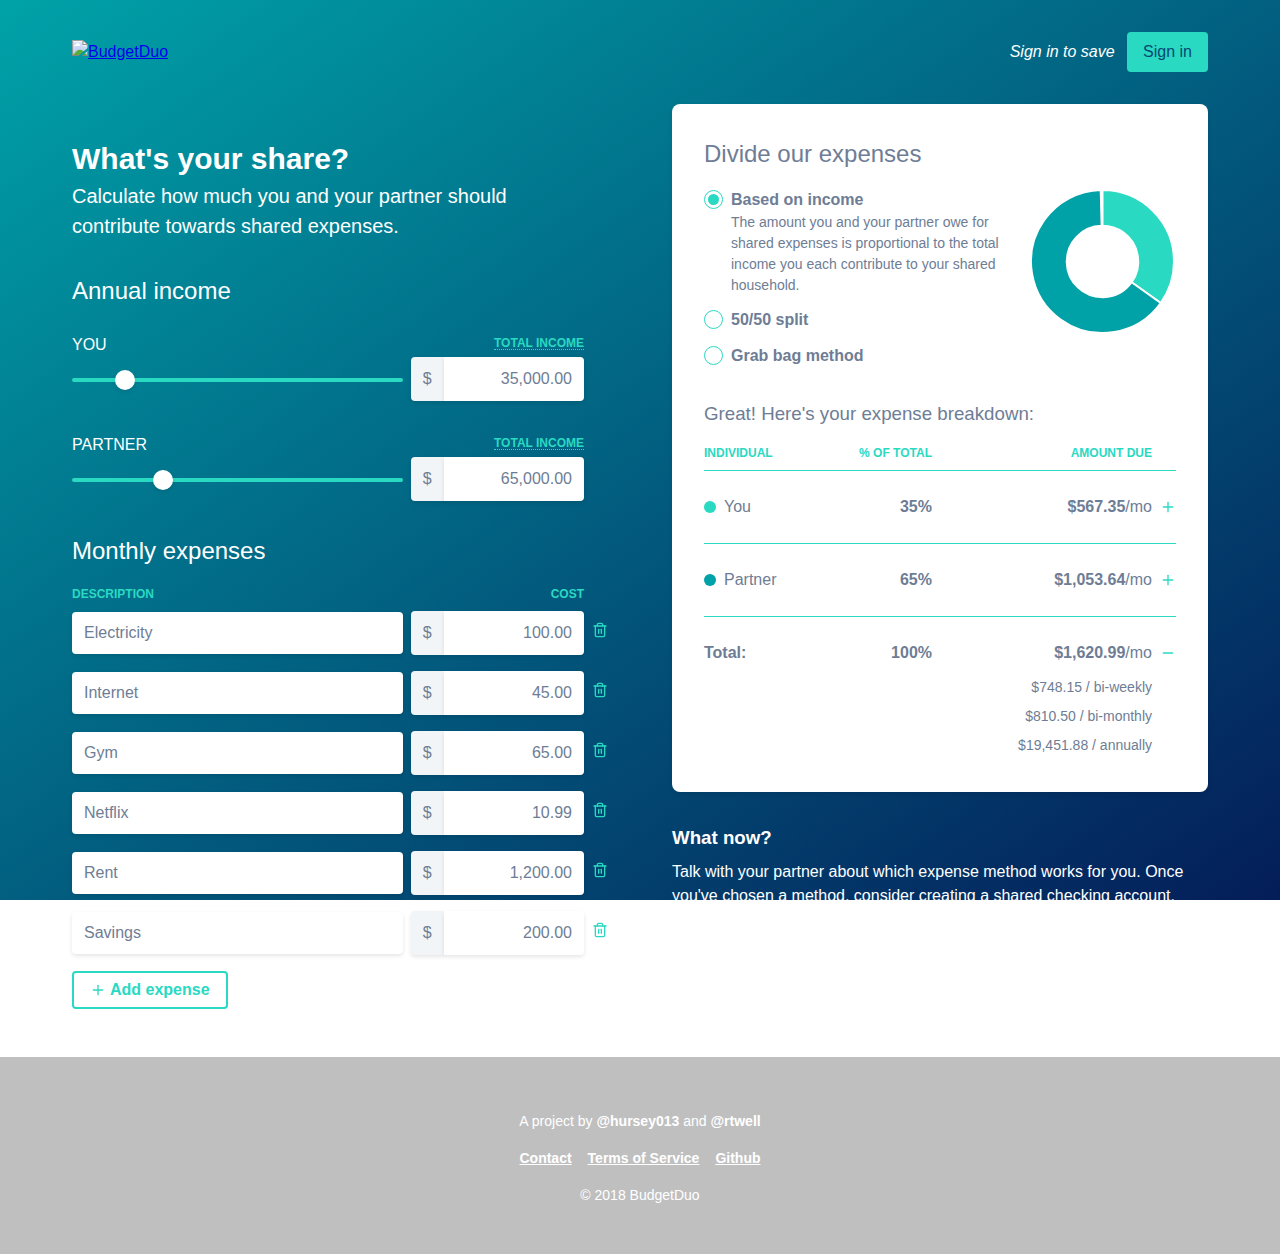
==== commit e071da5c: "Updates" ====
--- a/index.html
+++ b/index.html
@@ -1 +1 @@
-<!DOCTYPE html> <html lang=en class=h-full> <head> <script async src="https://www.googletagmanager.com/gtag/js?id=UA-118225860-1"></script> <script>function gtag(){dataLayer.push(arguments)}window.dataLayer=window.dataLayer||[],gtag("js",new Date),gtag("config","UA-118225860-1")</script> <meta charset=UTF-8> <meta name=viewport content="width=device-width,initial-scale=1"> <meta http-equiv=X-UA-Compatible content="ie=edge"> <title>BudgetDuo - Shared expense calculator</title> <meta name=description content="Calculate how much you and your partner should contribute towards shared expenses."> <meta name=image content=https://budgetduo.com/images/logo_360x360.png> <meta itemprop=name content=BudgetDuo> <meta itemprop=description content="Calculate how much you and your partner should contribute towards shared expenses."> <meta itemprop=image content=https://budgetduo.com/images/logo_360x360.png> <meta name=twitter:card content=summary> <meta name=twitter:title content=BudgetDuo> <meta name=twitter:description content="Calculate how much you and your partner should contribute towards shared expenses."> <meta name=twitter:image content=https://budgetduo.com/images/logo_360x360.png> <meta property=og:title content=BudgetDuo> <meta property=fb:app_id content=1970001709690705> <meta property=og:description content="Calculate how much you and your partner should contribute towards shared expenses."> <meta property=og:url content=https://budgetduo.com> <meta property=og:site_name content=BudgetDuo> <meta property=og:type content=website> <meta property=og:image content=https://budgetduo.com/images/logo_360x360.png /> <link rel="shortcut icon" href="favicon.ico"><link href="style.aafb49ba7fc51cb66a8e.css" rel="stylesheet"></head> <body class="bg-gradient bg-fixed bg-no-repeat font-source-sans font-normal leading-normal text-grey h-full"> <div class="page hidden" id=main> <div class="flex flex-col h-full"> <header class="container mx-auto px-4 pt-4 lg:px-8 lg:pt-8 flex-no-shrink"> <div class="flex items-center justify-between"> <a href=/ > <h1 class=sr-only>BudgetDuo</h1> <img src=images/logo.svg?06404421c83abc362f93a476a59e02b4 alt=BudgetDuo aria-hidden=true> </a> <ul class=list-reset> <li> <span class="mr-2 text-white italic hidden lg:inline-block">Sign in to save</span> <a class="signin inline-block rounded py-2 px-4 bg-teal no-underline text-blue-dark hover:bg-teal-light" href=#>Sign in</a> </li> <li class=hidden> <span id=notification class="animated mr-2 text-white italic inline-block hidden"></span> <a class="signout inline-block text-teal py-2 px-4 border-2 rounded hover:border-teal-light hover:text-teal-light font-bold no-underline" href=#>Sign out</a> </li> </ul> </div> </header> <main class="container mx-auto p-4 lg:p-8 overflow-hidden flex-grow flex-no-shrink flex-auto"> <div class="flex flex-wrap -mx-8"> <div class="w-full lg:w-1/2 px-8 mb-8 lg:mb-0"> <div class="text-white mt-8"> <h2 class=text-3xl>What's your share?</h2> <p class="text-xl font-light mr-6">Calculate how much you and your partner should contribute towards shared expenses.</p> </div> <h3 class="mb-6 mt-8 font-normal text-white text-2xl">Annual income</h3> <div id=incomes></div> <h3 class="mb-4 font-normal text-white text-2xl">Monthly expenses</h3> <div id=expenses-wrapper> <div class="flex items-center -mx-1 mb-2"> <div class="label flex-1 px-1" id=expense_description> Description </div> <div class="split-adhoc-label label flex-none w-1/4 px-1" id=expense_payer> Payer </div> <div class="label flex-none w-2/5 lg:w-1/3 px-1 text-right mr-6" id=expense_cost> Cost </div> </div> <div id=expenses></div> </div> <button class="add text-teal py-2 px-4 border-2 rounded flex items-center my-4 hover:border-teal-light hover:text-teal-light font-bold"> <svg xmlns=http://www.w3.org/2000/svg viewBox="0 0 24 24" fill=none stroke-width=2 stroke-linecap=round stroke-linejoin=round class="text-teal mr-1 icon"><line x1=12 y1=5 x2=12 y2=19></line><line x1=5 y1=12 x2=19 y2=12></line></svg> Add expense </button> </div> <div class="w-full lg:w-1/2 px-8 mb-6 lg:mb-0"> <div class="bg-white rounded-lg shadow p-4 lg:p-8 mb-8"> <h2 class="mb-4 font-normal">Divide our expenses</h2> <div class="flex mb-8 -mx-2"> <div class="w-2/3 px-2"> <ul id=split class=list-reset> <li class="block mb-3 flex"> <input type=radio name=split value=income class="radio mr-2 flex-none" id=split-income checked=checked /> <label for=split-income class=cursor-pointer> <span class=font-bold>Based on income</span> <p class=text-sm>The amount you and your partner owe for shared expenses is proportional to the total income you each contribute to your shared household.</p> </label> </li> <li class="block mb-3 flex"> <input type=radio name=split value=half class="radio mr-2 flex-none" id=split-half /> <label for=split-half class=cursor-pointer> <span class=font-bold>50/50 split</span> <p class=text-sm>Your shared expenses are split in half for you and your partner. <span class=italic>When using this method, your income is irrelevant.</span></p> </label> </li> <li class="block flex"> <input type=radio name=split value=adhoc class="radio mr-2 flex-none" id=split-adhoc /> <label for=split-adhoc class=cursor-pointer> <span class=font-bold>Grab bag method</span> <p class=text-sm>Designate who will be responsible for each bill using the dropdown menu next to each expense. <span class=italic>When using this method, your income is irrelevant.</span></p> </label> </li> </ul> </div> <div class="w-1/3 px-2"> <canvas id=chart width=100% height=100%></canvas> </div> </div> <h3 class="mb-4 font-normal">Great! Here's your expense breakdown:</h3> <div class=border-b> <div class="row justify-end pt-0 pb-2"> <div class="col flex-1"> <span class=label>Individual</span> </div> <div class="col w-1/5 text-right"> <span class=label>% of total</span> </div> <div class="col w-1/2 text-right"> <span class="label mr-6">Amount due</span> </div> </div> </div> <div id=rows></div> <a href=# class="row flex-wrap no-underline text-grey border-b-0 pb-2 lg:pb-0 expanded" id=row-total> <div class="col flex-1 font-bold"> Total: </div> <div class="col w-1/5 text-right font-bold"> 100% </div> <div class="col w-1/2 flex items-center justify-end text-right"> <div class=truncate> <span class="report-total font-bold"></span>/mo </div> <svg xmlns=http://www.w3.org/2000/svg viewBox="0 0 24 24" fill=none stroke-width=2 stroke-linecap=round stroke-linejoin=round class="open ml-2 text-teal icon"><line x1=12 y1=5 x2=12 y2=19></line><line x1=5 y1=12 x2=19 y2=12></line></svg> <svg xmlns=http://www.w3.org/2000/svg viewBox="0 0 24 24" fill=none stroke-width=2 stroke-linecap=round stroke-linejoin=round class="close ml-2 text-teal stroke-current h-4 w-4 pointer-events-none"><line x1=5 y1=12 x2=19 y2=12></line></svg> </div> <ul class="details col list-reset mt-2 mr-6 w-full text-right text-sm"> <li class=py-1><span class=report-total-biweekly></span> / bi-weekly</li> <li class=py-1><span class=report-total-bimonthly></span> / bi-monthly</li> <li class=py-1><span class=report-total-annually></span> / annually</li> </ul> </a> </div> <div class=text-white> <h3 class=my-2>What now?</h3> <p class=mb-2>Talk with your partner about which expense method works for you. Once you've chosen a method, consider creating a shared checking account, depositing contributions from each paycheck, and paying bills using your new account for a worry-free, streamlined financial solution.</p> </div> </div> </div> </main> <footer class="bg-smoke p-8 flex-no-shrink"> <div class="container mx-auto text-sm text-white text-center"> <img src=images/mark_knockout.svg?d4016eebaea452add6823b7ad7ef5471 alt="" class="w-8 mb-4"> <p class=mb-4>A project by <a href=https://github.com/hursey013/ class="text-white font-bold no-underline">@hursey013</a> and <a href=http://rtwell.com class="text-white font-bold no-underline">@rtwell</a> </p> <ul class="list-reset flex mb-4 justify-center"> <li class=mx-2> <a href=mailto:hello@budgetduo.com class="text-white font-bold">Contact</a> </li> <li class=mx-2> <a href=tos.html class="text-white font-bold" target=_blank>Terms of Service</a> </li> <li class=mx-2> <a href=https://github.com/hursey013/budget-duo class="text-white font-bold">Github</a> </li> </ul> <p class=mb-4>&copy; 2018 BudgetDuo</p> </div> </footer> </div> </div> <div class=page id=login> <div class="flex flex-col h-full justify-center text-center text-white"> <a href=#><img src=images/logo.svg?06404421c83abc362f93a476a59e02b4 alt=BudgetDuo aria-hidden=true class=mb-6></a> <h1 class=sr-only>BudgetDuo</h1> <div class="loader ball-scale-ripple"> <div class=mx-auto></div> </div> <div id=firebaseui-auth-container></div> </div> </div> <script type="text/javascript" src="main.f2d74afb55037a229730.js"></script></body> </html> +<!DOCTYPE html> <html lang=en class=h-full> <head> <script async src="https://www.googletagmanager.com/gtag/js?id=UA-118225860-1"></script> <script>function gtag(){dataLayer.push(arguments)}window.dataLayer=window.dataLayer||[],gtag("js",new Date),gtag("config","UA-118225860-1")</script> <meta charset=UTF-8> <meta name=viewport content="width=device-width,initial-scale=1"> <meta http-equiv=X-UA-Compatible content="ie=edge"> <title>BudgetDuo - Shared expense calculator</title> <meta name=description content="Calculate how much you and your partner should contribute towards shared expenses."> <meta name=image content=https://budgetduo.com/images/logo_360x360.png> <meta itemprop=name content=BudgetDuo> <meta itemprop=description content="Calculate how much you and your partner should contribute towards shared expenses."> <meta itemprop=image content=https://budgetduo.com/images/logo_360x360.png> <meta name=twitter:card content=summary> <meta name=twitter:title content=BudgetDuo> <meta name=twitter:description content="Calculate how much you and your partner should contribute towards shared expenses."> <meta name=twitter:image content=https://budgetduo.com/images/logo_360x360.png> <meta property=og:title content=BudgetDuo> <meta property=fb:app_id content=1970001709690705> <meta property=og:description content="Calculate how much you and your partner should contribute towards shared expenses."> <meta property=og:url content=https://budgetduo.com> <meta property=og:site_name content=BudgetDuo> <meta property=og:type content=website> <meta property=og:image content=https://budgetduo.com/images/logo_360x360.png /> <link rel="shortcut icon" href="favicon.ico"><link href="style.267f92815f409843710d.css" rel="stylesheet"></head> <body class="bg-gradient bg-fixed bg-no-repeat font-source-sans font-normal leading-normal text-grey h-full"> <div class="page hidden" id=main> <div class="flex flex-col h-full"> <header class="container mx-auto px-4 pt-4 lg:px-8 lg:pt-8 flex-no-shrink"> <div class="flex items-center justify-between"> <a href=/ > <h1 class=sr-only>BudgetDuo</h1> <img src=images/logo.svg?06404421c83abc362f93a476a59e02b4 alt=BudgetDuo aria-hidden=true> </a> <ul class=list-reset> <li> <span class="mr-2 text-white italic hidden lg:inline-block">Sign in to save</span> <a class="signin inline-block rounded py-2 px-4 bg-teal no-underline text-blue-dark hover:bg-teal-light" href=#>Sign in</a> </li> <li class=hidden> <span id=notification class="animated mr-2 text-white italic inline-block hidden"></span> <a class="signout inline-block text-teal py-2 px-4 border-2 rounded hover:border-teal-light hover:text-teal-light font-bold no-underline" href=#>Sign out</a> </li> </ul> </div> </header> <main class="container mx-auto p-4 lg:p-8 overflow-hidden flex-grow flex-no-shrink flex-auto"> <div class="flex flex-wrap -mx-8"> <div class="w-full lg:w-1/2 px-8 mb-8 lg:mb-0"> <div class="text-white mt-8"> <h2 class=text-3xl>What's your share?</h2> <p class="text-xl font-light mr-6">Calculate how much you and your partner should contribute towards shared expenses.</p> </div> <h3 class="mb-6 mt-8 font-normal text-white text-2xl">Annual income</h3> <div id=incomes></div> <h3 class="mb-4 font-normal text-white text-2xl">Monthly expenses</h3> <div id=expenses-wrapper> <div class="flex items-center -mx-1 mb-2"> <div class="label flex-1 px-1" id=expense_description> Description </div> <div class="split-adhoc-label label flex-none w-1/4 px-1" id=expense_payer> Payer </div> <div class="label flex-none w-2/5 lg:w-1/3 px-1 text-right mr-6" id=expense_cost> Cost </div> </div> <div id=expenses></div> </div> <button class="add text-teal py-2 px-4 border-2 rounded flex items-center my-4 hover:border-teal-light hover:text-teal-light font-bold"> <svg xmlns=http://www.w3.org/2000/svg viewBox="0 0 24 24" fill=none stroke-width=2 stroke-linecap=round stroke-linejoin=round class="text-teal mr-1 icon"><line x1=12 y1=5 x2=12 y2=19></line><line x1=5 y1=12 x2=19 y2=12></line></svg> Add expense </button> </div> <div class="w-full lg:w-1/2 px-8 mb-6 lg:mb-0"> <div class="bg-white rounded-lg shadow p-4 lg:p-8 mb-8"> <h2 class="mb-4 font-normal">Divide our expenses</h2> <div class="flex mb-8 -mx-2"> <div class="w-2/3 px-2"> <ul id=split class=list-reset> <li class="block mb-3 flex"> <input type=radio name=split value=income class="radio mr-2 flex-none" id=split-income checked=checked /> <label for=split-income class=cursor-pointer> <span class=font-bold>Based on income</span> <p class=text-sm>The amount you and your partner owe for shared expenses is proportional to the total income you each contribute to your shared household.</p> </label> </li> <li class="block mb-3 flex"> <input type=radio name=split value=half class="radio mr-2 flex-none" id=split-half /> <label for=split-half class=cursor-pointer> <span class=font-bold>50/50 split</span> <p class=text-sm>Your shared expenses are split in half for you and your partner. <span class=italic>When using this method, your income is irrelevant.</span></p> </label> </li> <li class="block flex"> <input type=radio name=split value=adhoc class="radio mr-2 flex-none" id=split-adhoc /> <label for=split-adhoc class=cursor-pointer> <span class=font-bold>Grab bag method</span> <p class=text-sm>Designate who will be responsible for each bill using the dropdown menu next to each expense. <span class=italic>When using this method, your income is irrelevant.</span></p> </label> </li> </ul> </div> <div class="w-1/3 px-2"> <canvas id=chart width=100% height=100%></canvas> </div> </div> <h3 class="mb-4 font-normal">Great! Here's your expense breakdown:</h3> <div class=border-b> <div class="row justify-end pt-0 pb-2"> <div class="col flex-1"> <span class=label>Individual</span> </div> <div class="col w-1/5 text-right"> <span class=label>% of total</span> </div> <div class="col w-1/2 text-right"> <span class="label mr-6">Amount due</span> </div> </div> </div> <div id=rows></div> <a href=# class="row flex-wrap no-underline text-grey border-b-0 pb-2 lg:pb-0 expanded" id=row-total> <div class="col flex-1 font-bold"> Total: </div> <div class="col w-1/5 text-right font-bold"> 100% </div> <div class="col w-1/2 flex items-center justify-end text-right"> <div class=truncate> <span class="report-total font-bold"></span>/mo </div> <svg xmlns=http://www.w3.org/2000/svg viewBox="0 0 24 24" fill=none stroke-width=2 stroke-linecap=round stroke-linejoin=round class="open ml-2 text-teal icon"><line x1=12 y1=5 x2=12 y2=19></line><line x1=5 y1=12 x2=19 y2=12></line></svg> <svg xmlns=http://www.w3.org/2000/svg viewBox="0 0 24 24" fill=none stroke-width=2 stroke-linecap=round stroke-linejoin=round class="close ml-2 text-teal stroke-current h-4 w-4 pointer-events-none"><line x1=5 y1=12 x2=19 y2=12></line></svg> </div> <ul class="details col list-reset mt-2 mr-6 w-full text-right text-sm"> <li class=py-1><span class=report-total-biweekly></span> / bi-weekly</li> <li class=py-1><span class=report-total-bimonthly></span> / bi-monthly</li> <li class=py-1><span class=report-total-annually></span> / annually</li> </ul> </a> </div> <div class=text-white> <h3 class=my-2>What now?</h3> <p class=mb-2>Talk with your partner about which expense method works for you. Once you've chosen a method, consider creating a shared checking account, depositing contributions from each paycheck, and paying bills using your new account for a worry-free, streamlined financial solution.</p> </div> </div> </div> </main> <footer class="bg-smoke p-8 flex-no-shrink"> <div class="container mx-auto text-sm text-white text-center"> <img src=images/mark_knockout.svg?d4016eebaea452add6823b7ad7ef5471 alt="" class="w-8 mb-4"> <p class=mb-4>A project by <a href=https://github.com/hursey013/ class="text-white font-bold no-underline">@hursey013</a> and <a href=http://rtwell.com class="text-white font-bold no-underline">@rtwell</a> </p> <ul class="list-reset flex mb-4 justify-center"> <li class=mx-2> <a href=mailto:hello@budgetduo.com class="text-white font-bold">Contact</a> </li> <li class=mx-2> <a href=tos.html class="text-white font-bold" target=_blank>Terms of Service</a> </li> <li class=mx-2> <a href=https://github.com/hursey013/budget-duo class="text-white font-bold">Github</a> </li> </ul> <p class=mb-4>&copy; 2018 BudgetDuo</p> </div> </footer> </div> </div> <div class=page id=login> <div class="flex flex-col h-full justify-center text-center text-white"> <a href=#><img src=images/logo.svg?06404421c83abc362f93a476a59e02b4 alt=BudgetDuo aria-hidden=true class=mb-6></a> <h1 class=sr-only>BudgetDuo</h1> <div class="loader ball-scale-ripple"> <div class=mx-auto></div> </div> <div id=firebaseui-auth-container></div> </div> </div> <script type="text/javascript" src="main.395131a967574fd27a3f.js"></script></body> </html> --- a/style.267f92815f409843710d.css
+++ b/style.267f92815f409843710d.css
@@ -0,0 +1,10 @@
+@import url(https://fonts.googleapis.com/css?family=Roboto:400,500,700);/*!
+ * animate.css -http://daneden.me/animate
+ * Version - 3.6.0
+ * Licensed under the MIT license - http://opensource.org/licenses/MIT
+ *
+ * Copyright (c) 2018 Daniel Eden
+ */.animated{-webkit-animation-duration:1s;animation-duration:1s;-webkit-animation-fill-mode:both;animation-fill-mode:both}.animated.infinite{-webkit-animation-iteration-count:infinite;animation-iteration-count:infinite}@-webkit-keyframes bounce{0%,20%,53%,80%,to{-webkit-animation-timing-function:cubic-bezier(.215,.61,.355,1);animation-timing-function:cubic-bezier(.215,.61,.355,1);-webkit-transform:translateZ(0);transform:translateZ(0)}40%,43%{-webkit-animation-timing-function:cubic-bezier(.755,.05,.855,.06);animation-timing-function:cubic-bezier(.755,.05,.855,.06);-webkit-transform:translate3d(0,-30px,0);transform:translate3d(0,-30px,0)}70%{-webkit-animation-timing-function:cubic-bezier(.755,.05,.855,.06);animation-timing-function:cubic-bezier(.755,.05,.855,.06);-webkit-transform:translate3d(0,-15px,0);transform:translate3d(0,-15px,0)}90%{-webkit-transform:translate3d(0,-4px,0);transform:translate3d(0,-4px,0)}}@keyframes bounce{0%,20%,53%,80%,to{-webkit-animation-timing-function:cubic-bezier(.215,.61,.355,1);animation-timing-function:cubic-bezier(.215,.61,.355,1);-webkit-transform:translateZ(0);transform:translateZ(0)}40%,43%{-webkit-animation-timing-function:cubic-bezier(.755,.05,.855,.06);animation-timing-function:cubic-bezier(.755,.05,.855,.06);-webkit-transform:translate3d(0,-30px,0);transform:translate3d(0,-30px,0)}70%{-webkit-animation-timing-function:cubic-bezier(.755,.05,.855,.06);animation-timing-function:cubic-bezier(.755,.05,.855,.06);-webkit-transform:translate3d(0,-15px,0);transform:translate3d(0,-15px,0)}90%{-webkit-transform:translate3d(0,-4px,0);transform:translate3d(0,-4px,0)}}.bounce{-webkit-animation-name:bounce;animation-name:bounce;-webkit-transform-origin:center bottom;transform-origin:center bottom}@-webkit-keyframes flash{0%,50%,to{opacity:1}25%,75%{opacity:0}}@keyframes flash{0%,50%,to{opacity:1}25%,75%{opacity:0}}.flash{-webkit-animation-name:flash;animation-name:flash}@-webkit-keyframes pulse{0%{-webkit-transform:scaleX(1);transform:scaleX(1)}50%{-webkit-transform:scale3d(1.05,1.05,1.05);transform:scale3d(1.05,1.05,1.05)}to{-webkit-transform:scaleX(1);transform:scaleX(1)}}@keyframes pulse{0%{-webkit-transform:scaleX(1);transform:scaleX(1)}50%{-webkit-transform:scale3d(1.05,1.05,1.05);transform:scale3d(1.05,1.05,1.05)}to{-webkit-transform:scaleX(1);transform:scaleX(1)}}.pulse{-webkit-animation-name:pulse;animation-name:pulse}@-webkit-keyframes rubberBand{0%{-webkit-transform:scaleX(1);transform:scaleX(1)}30%{-webkit-transform:scale3d(1.25,.75,1);transform:scale3d(1.25,.75,1)}40%{-webkit-transform:scale3d(.75,1.25,1);transform:scale3d(.75,1.25,1)}50%{-webkit-transform:scale3d(1.15,.85,1);transform:scale3d(1.15,.85,1)}65%{-webkit-transform:scale3d(.95,1.05,1);transform:scale3d(.95,1.05,1)}75%{-webkit-transform:scale3d(1.05,.95,1);transform:scale3d(1.05,.95,1)}to{-webkit-transform:scaleX(1);transform:scaleX(1)}}@keyframes rubberBand{0%{-webkit-transform:scaleX(1);transform:scaleX(1)}30%{-webkit-transform:scale3d(1.25,.75,1);transform:scale3d(1.25,.75,1)}40%{-webkit-transform:scale3d(.75,1.25,1);transform:scale3d(.75,1.25,1)}50%{-webkit-transform:scale3d(1.15,.85,1);transform:scale3d(1.15,.85,1)}65%{-webkit-transform:scale3d(.95,1.05,1);transform:scale3d(.95,1.05,1)}75%{-webkit-transform:scale3d(1.05,.95,1);transform:scale3d(1.05,.95,1)}to{-webkit-transform:scaleX(1);transform:scaleX(1)}}.rubberBand{-webkit-animation-name:rubberBand;animation-name:rubberBand}@-webkit-keyframes shake{0%,to{-webkit-transform:translateZ(0);transform:translateZ(0)}10%,30%,50%,70%,90%{-webkit-transform:translate3d(-10px,0,0);transform:translate3d(-10px,0,0)}20%,40%,60%,80%{-webkit-transform:translate3d(10px,0,0);transform:translate3d(10px,0,0)}}@keyframes shake{0%,to{-webkit-transform:translateZ(0);transform:translateZ(0)}10%,30%,50%,70%,90%{-webkit-transform:translate3d(-10px,0,0);transform:translate3d(-10px,0,0)}20%,40%,60%,80%{-webkit-transform:translate3d(10px,0,0);transform:translate3d(10px,0,0)}}.shake{-webkit-animation-name:shake;animation-name:shake}@-webkit-keyframes headShake{0%{-webkit-transform:translateX(0);transform:translateX(0)}6.5%{-webkit-transform:translateX(-6px) rotateY(-9deg);transform:translateX(-6px) rotateY(-9deg)}18.5%{-webkit-transform:translateX(5px) rotateY(7deg);transform:translateX(5px) rotateY(7deg)}31.5%{-webkit-transform:translateX(-3px) rotateY(-5deg);transform:translateX(-3px) rotateY(-5deg)}43.5%{-webkit-transform:translateX(2px) rotateY(3deg);transform:translateX(2px) rotateY(3deg)}50%{-webkit-transform:translateX(0);transform:translateX(0)}}@keyframes headShake{0%{-webkit-transform:translateX(0);transform:translateX(0)}6.5%{-webkit-transform:translateX(-6px) rotateY(-9deg);transform:translateX(-6px) rotateY(-9deg)}18.5%{-webkit-transform:translateX(5px) rotateY(7deg);transform:translateX(5px) rotateY(7deg)}31.5%{-webkit-transform:translateX(-3px) rotateY(-5deg);transform:translateX(-3px) rotateY(-5deg)}43.5%{-webkit-transform:translateX(2px) rotateY(3deg);transform:translateX(2px) rotateY(3deg)}50%{-webkit-transform:translateX(0);transform:translateX(0)}}.headShake{-webkit-animation-timing-function:ease-in-out;animation-timing-function:ease-in-out;-webkit-animation-name:headShake;animation-name:headShake}@-webkit-keyframes swing{20%{-webkit-transform:rotate(15deg);transform:rotate(15deg)}40%{-webkit-transform:rotate(-10deg);transform:rotate(-10deg)}60%{-webkit-transform:rotate(5deg);transform:rotate(5deg)}80%{-webkit-transform:rotate(-5deg);transform:rotate(-5deg)}to{-webkit-transform:rotate(0deg);transform:rotate(0deg)}}@keyframes swing{20%{-webkit-transform:rotate(15deg);transform:rotate(15deg)}40%{-webkit-transform:rotate(-10deg);transform:rotate(-10deg)}60%{-webkit-transform:rotate(5deg);transform:rotate(5deg)}80%{-webkit-transform:rotate(-5deg);transform:rotate(-5deg)}to{-webkit-transform:rotate(0deg);transform:rotate(0deg)}}.swing{-webkit-transform-origin:top center;transform-origin:top center;-webkit-animation-name:swing;animation-name:swing}@-webkit-keyframes tada{0%{-webkit-transform:scaleX(1);transform:scaleX(1)}10%,20%{-webkit-transform:scale3d(.9,.9,.9) rotate(-3deg);transform:scale3d(.9,.9,.9) rotate(-3deg)}30%,50%,70%,90%{-webkit-transform:scale3d(1.1,1.1,1.1) rotate(3deg);transform:scale3d(1.1,1.1,1.1) rotate(3deg)}40%,60%,80%{-webkit-transform:scale3d(1.1,1.1,1.1) rotate(-3deg);transform:scale3d(1.1,1.1,1.1) rotate(-3deg)}to{-webkit-transform:scaleX(1);transform:scaleX(1)}}@keyframes tada{0%{-webkit-transform:scaleX(1);transform:scaleX(1)}10%,20%{-webkit-transform:scale3d(.9,.9,.9) rotate(-3deg);transform:scale3d(.9,.9,.9) rotate(-3deg)}30%,50%,70%,90%{-webkit-transform:scale3d(1.1,1.1,1.1) rotate(3deg);transform:scale3d(1.1,1.1,1.1) rotate(3deg)}40%,60%,80%{-webkit-transform:scale3d(1.1,1.1,1.1) rotate(-3deg);transform:scale3d(1.1,1.1,1.1) rotate(-3deg)}to{-webkit-transform:scaleX(1);transform:scaleX(1)}}.tada{-webkit-animation-name:tada;animation-name:tada}@-webkit-keyframes wobble{0%{-webkit-transform:translateZ(0);transform:translateZ(0)}15%{-webkit-transform:translate3d(-25%,0,0) rotate(-5deg);transform:translate3d(-25%,0,0) rotate(-5deg)}30%{-webkit-transform:translate3d(20%,0,0) rotate(3deg);transform:translate3d(20%,0,0) rotate(3deg)}45%{-webkit-transform:translate3d(-15%,0,0) rotate(-3deg);transform:translate3d(-15%,0,0) rotate(-3deg)}60%{-webkit-transform:translate3d(10%,0,0) rotate(2deg);transform:translate3d(10%,0,0) rotate(2deg)}75%{-webkit-transform:translate3d(-5%,0,0) rotate(-1deg);transform:translate3d(-5%,0,0) rotate(-1deg)}to{-webkit-transform:translateZ(0);transform:translateZ(0)}}@keyframes wobble{0%{-webkit-transform:translateZ(0);transform:translateZ(0)}15%{-webkit-transform:translate3d(-25%,0,0) rotate(-5deg);transform:translate3d(-25%,0,0) rotate(-5deg)}30%{-webkit-transform:translate3d(20%,0,0) rotate(3deg);transform:translate3d(20%,0,0) rotate(3deg)}45%{-webkit-transform:translate3d(-15%,0,0) rotate(-3deg);transform:translate3d(-15%,0,0) rotate(-3deg)}60%{-webkit-transform:translate3d(10%,0,0) rotate(2deg);transform:translate3d(10%,0,0) rotate(2deg)}75%{-webkit-transform:translate3d(-5%,0,0) rotate(-1deg);transform:translate3d(-5%,0,0) rotate(-1deg)}to{-webkit-transform:translateZ(0);transform:translateZ(0)}}.wobble{-webkit-animation-name:wobble;animation-name:wobble}@-webkit-keyframes jello{0%,11.1%,to{-webkit-transform:translateZ(0);transform:translateZ(0)}22.2%{-webkit-transform:skewX(-12.5deg) skewY(-12.5deg);transform:skewX(-12.5deg) skewY(-12.5deg)}33.3%{-webkit-transform:skewX(6.25deg) skewY(6.25deg);transform:skewX(6.25deg) skewY(6.25deg)}44.4%{-webkit-transform:skewX(-3.125deg) skewY(-3.125deg);transform:skewX(-3.125deg) skewY(-3.125deg)}55.5%{-webkit-transform:skewX(1.5625deg) skewY(1.5625deg);transform:skewX(1.5625deg) skewY(1.5625deg)}66.6%{-webkit-transform:skewX(-.78125deg) skewY(-.78125deg);transform:skewX(-.78125deg) skewY(-.78125deg)}77.7%{-webkit-transform:skewX(.390625deg) skewY(.390625deg);transform:skewX(.390625deg) skewY(.390625deg)}88.8%{-webkit-transform:skewX(-.1953125deg) skewY(-.1953125deg);transform:skewX(-.1953125deg) skewY(-.1953125deg)}}@keyframes jello{0%,11.1%,to{-webkit-transform:translateZ(0);transform:translateZ(0)}22.2%{-webkit-transform:skewX(-12.5deg) skewY(-12.5deg);transform:skewX(-12.5deg) skewY(-12.5deg)}33.3%{-webkit-transform:skewX(6.25deg) skewY(6.25deg);transform:skewX(6.25deg) skewY(6.25deg)}44.4%{-webkit-transform:skewX(-3.125deg) skewY(-3.125deg);transform:skewX(-3.125deg) skewY(-3.125deg)}55.5%{-webkit-transform:skewX(1.5625deg) skewY(1.5625deg);transform:skewX(1.5625deg) skewY(1.5625deg)}66.6%{-webkit-transform:skewX(-.78125deg) skewY(-.78125deg);transform:skewX(-.78125deg) skewY(-.78125deg)}77.7%{-webkit-transform:skewX(.390625deg) skewY(.390625deg);transform:skewX(.390625deg) skewY(.390625deg)}88.8%{-webkit-transform:skewX(-.1953125deg) skewY(-.1953125deg);transform:skewX(-.1953125deg) skewY(-.1953125deg)}}.jello{-webkit-animation-name:jello;animation-name:jello;-webkit-transform-origin:center;transform-origin:center}@-webkit-keyframes bounceIn{0%,20%,40%,60%,80%,to{-webkit-animation-timing-function:cubic-bezier(.215,.61,.355,1);animation-timing-function:cubic-bezier(.215,.61,.355,1)}0%{opacity:0;-webkit-transform:scale3d(.3,.3,.3);transform:scale3d(.3,.3,.3)}20%{-webkit-transform:scale3d(1.1,1.1,1.1);transform:scale3d(1.1,1.1,1.1)}40%{-webkit-transform:scale3d(.9,.9,.9);transform:scale3d(.9,.9,.9)}60%{opacity:1;-webkit-transform:scale3d(1.03,1.03,1.03);transform:scale3d(1.03,1.03,1.03)}80%{-webkit-transform:scale3d(.97,.97,.97);transform:scale3d(.97,.97,.97)}to{opacity:1;-webkit-transform:scaleX(1);transform:scaleX(1)}}@keyframes bounceIn{0%,20%,40%,60%,80%,to{-webkit-animation-timing-function:cubic-bezier(.215,.61,.355,1);animation-timing-function:cubic-bezier(.215,.61,.355,1)}0%{opacity:0;-webkit-transform:scale3d(.3,.3,.3);transform:scale3d(.3,.3,.3)}20%{-webkit-transform:scale3d(1.1,1.1,1.1);transform:scale3d(1.1,1.1,1.1)}40%{-webkit-transform:scale3d(.9,.9,.9);transform:scale3d(.9,.9,.9)}60%{opacity:1;-webkit-transform:scale3d(1.03,1.03,1.03);transform:scale3d(1.03,1.03,1.03)}80%{-webkit-transform:scale3d(.97,.97,.97);transform:scale3d(.97,.97,.97)}to{opacity:1;-webkit-transform:scaleX(1);transform:scaleX(1)}}.bounceIn{-webkit-animation-duration:.75s;animation-duration:.75s;-webkit-animation-name:bounceIn;animation-name:bounceIn}@-webkit-keyframes bounceInDown{0%,60%,75%,90%,to{-webkit-animation-timing-function:cubic-bezier(.215,.61,.355,1);animation-timing-function:cubic-bezier(.215,.61,.355,1)}0%{opacity:0;-webkit-transform:translate3d(0,-3000px,0);transform:translate3d(0,-3000px,0)}60%{opacity:1;-webkit-transform:translate3d(0,25px,0);transform:translate3d(0,25px,0)}75%{-webkit-transform:translate3d(0,-10px,0);transform:translate3d(0,-10px,0)}90%{-webkit-transform:translate3d(0,5px,0);transform:translate3d(0,5px,0)}to{-webkit-transform:translateZ(0);transform:translateZ(0)}}@keyframes bounceInDown{0%,60%,75%,90%,to{-webkit-animation-timing-function:cubic-bezier(.215,.61,.355,1);animation-timing-function:cubic-bezier(.215,.61,.355,1)}0%{opacity:0;-webkit-transform:translate3d(0,-3000px,0);transform:translate3d(0,-3000px,0)}60%{opacity:1;-webkit-transform:translate3d(0,25px,0);transform:translate3d(0,25px,0)}75%{-webkit-transform:translate3d(0,-10px,0);transform:translate3d(0,-10px,0)}90%{-webkit-transform:translate3d(0,5px,0);transform:translate3d(0,5px,0)}to{-webkit-transform:translateZ(0);transform:translateZ(0)}}.bounceInDown{-webkit-animation-name:bounceInDown;animation-name:bounceInDown}@-webkit-keyframes bounceInLeft{0%,60%,75%,90%,to{-webkit-animation-timing-function:cubic-bezier(.215,.61,.355,1);animation-timing-function:cubic-bezier(.215,.61,.355,1)}0%{opacity:0;-webkit-transform:translate3d(-3000px,0,0);transform:translate3d(-3000px,0,0)}60%{opacity:1;-webkit-transform:translate3d(25px,0,0);transform:translate3d(25px,0,0)}75%{-webkit-transform:translate3d(-10px,0,0);transform:translate3d(-10px,0,0)}90%{-webkit-transform:translate3d(5px,0,0);transform:translate3d(5px,0,0)}to{-webkit-transform:translateZ(0);transform:translateZ(0)}}@keyframes bounceInLeft{0%,60%,75%,90%,to{-webkit-animation-timing-function:cubic-bezier(.215,.61,.355,1);animation-timing-function:cubic-bezier(.215,.61,.355,1)}0%{opacity:0;-webkit-transform:translate3d(-3000px,0,0);transform:translate3d(-3000px,0,0)}60%{opacity:1;-webkit-transform:translate3d(25px,0,0);transform:translate3d(25px,0,0)}75%{-webkit-transform:translate3d(-10px,0,0);transform:translate3d(-10px,0,0)}90%{-webkit-transform:translate3d(5px,0,0);transform:translate3d(5px,0,0)}to{-webkit-transform:translateZ(0);transform:translateZ(0)}}.bounceInLeft{-webkit-animation-name:bounceInLeft;animation-name:bounceInLeft}@-webkit-keyframes bounceInRight{0%,60%,75%,90%,to{-webkit-animation-timing-function:cubic-bezier(.215,.61,.355,1);animation-timing-function:cubic-bezier(.215,.61,.355,1)}0%{opacity:0;-webkit-transform:translate3d(3000px,0,0);transform:translate3d(3000px,0,0)}60%{opacity:1;-webkit-transform:translate3d(-25px,0,0);transform:translate3d(-25px,0,0)}75%{-webkit-transform:translate3d(10px,0,0);transform:translate3d(10px,0,0)}90%{-webkit-transform:translate3d(-5px,0,0);transform:translate3d(-5px,0,0)}to{-webkit-transform:translateZ(0);transform:translateZ(0)}}@keyframes bounceInRight{0%,60%,75%,90%,to{-webkit-animation-timing-function:cubic-bezier(.215,.61,.355,1);animation-timing-function:cubic-bezier(.215,.61,.355,1)}0%{opacity:0;-webkit-transform:translate3d(3000px,0,0);transform:translate3d(3000px,0,0)}60%{opacity:1;-webkit-transform:translate3d(-25px,0,0);transform:translate3d(-25px,0,0)}75%{-webkit-transform:translate3d(10px,0,0);transform:translate3d(10px,0,0)}90%{-webkit-transform:translate3d(-5px,0,0);transform:translate3d(-5px,0,0)}to{-webkit-transform:translateZ(0);transform:translateZ(0)}}.bounceInRight{-webkit-animation-name:bounceInRight;animation-name:bounceInRight}@-webkit-keyframes bounceInUp{0%,60%,75%,90%,to{-webkit-animation-timing-function:cubic-bezier(.215,.61,.355,1);animation-timing-function:cubic-bezier(.215,.61,.355,1)}0%{opacity:0;-webkit-transform:translate3d(0,3000px,0);transform:translate3d(0,3000px,0)}60%{opacity:1;-webkit-transform:translate3d(0,-20px,0);transform:translate3d(0,-20px,0)}75%{-webkit-transform:translate3d(0,10px,0);transform:translate3d(0,10px,0)}90%{-webkit-transform:translate3d(0,-5px,0);transform:translate3d(0,-5px,0)}to{-webkit-transform:translateZ(0);transform:translateZ(0)}}@keyframes bounceInUp{0%,60%,75%,90%,to{-webkit-animation-timing-function:cubic-bezier(.215,.61,.355,1);animation-timing-function:cubic-bezier(.215,.61,.355,1)}0%{opacity:0;-webkit-transform:translate3d(0,3000px,0);transform:translate3d(0,3000px,0)}60%{opacity:1;-webkit-transform:translate3d(0,-20px,0);transform:translate3d(0,-20px,0)}75%{-webkit-transform:translate3d(0,10px,0);transform:translate3d(0,10px,0)}90%{-webkit-transform:translate3d(0,-5px,0);transform:translate3d(0,-5px,0)}to{-webkit-transform:translateZ(0);transform:translateZ(0)}}.bounceInUp{-webkit-animation-name:bounceInUp;animation-name:bounceInUp}@-webkit-keyframes bounceOut{20%{-webkit-transform:scale3d(.9,.9,.9);transform:scale3d(.9,.9,.9)}50%,55%{opacity:1;-webkit-transform:scale3d(1.1,1.1,1.1);transform:scale3d(1.1,1.1,1.1)}to{opacity:0;-webkit-transform:scale3d(.3,.3,.3);transform:scale3d(.3,.3,.3)}}@keyframes bounceOut{20%{-webkit-transform:scale3d(.9,.9,.9);transform:scale3d(.9,.9,.9)}50%,55%{opacity:1;-webkit-transform:scale3d(1.1,1.1,1.1);transform:scale3d(1.1,1.1,1.1)}to{opacity:0;-webkit-transform:scale3d(.3,.3,.3);transform:scale3d(.3,.3,.3)}}.bounceOut{-webkit-animation-duration:.75s;animation-duration:.75s;-webkit-animation-name:bounceOut;animation-name:bounceOut}@-webkit-keyframes bounceOutDown{20%{-webkit-transform:translate3d(0,10px,0);transform:translate3d(0,10px,0)}40%,45%{opacity:1;-webkit-transform:translate3d(0,-20px,0);transform:translate3d(0,-20px,0)}to{opacity:0;-webkit-transform:translate3d(0,2000px,0);transform:translate3d(0,2000px,0)}}@keyframes bounceOutDown{20%{-webkit-transform:translate3d(0,10px,0);transform:translate3d(0,10px,0)}40%,45%{opacity:1;-webkit-transform:translate3d(0,-20px,0);transform:translate3d(0,-20px,0)}to{opacity:0;-webkit-transform:translate3d(0,2000px,0);transform:translate3d(0,2000px,0)}}.bounceOutDown{-webkit-animation-name:bounceOutDown;animation-name:bounceOutDown}@-webkit-keyframes bounceOutLeft{20%{opacity:1;-webkit-transform:translate3d(20px,0,0);transform:translate3d(20px,0,0)}to{opacity:0;-webkit-transform:translate3d(-2000px,0,0);transform:translate3d(-2000px,0,0)}}@keyframes bounceOutLeft{20%{opacity:1;-webkit-transform:translate3d(20px,0,0);transform:translate3d(20px,0,0)}to{opacity:0;-webkit-transform:translate3d(-2000px,0,0);transform:translate3d(-2000px,0,0)}}.bounceOutLeft{-webkit-animation-name:bounceOutLeft;animation-name:bounceOutLeft}@-webkit-keyframes bounceOutRight{20%{opacity:1;-webkit-transform:translate3d(-20px,0,0);transform:translate3d(-20px,0,0)}to{opacity:0;-webkit-transform:translate3d(2000px,0,0);transform:translate3d(2000px,0,0)}}@keyframes bounceOutRight{20%{opacity:1;-webkit-transform:translate3d(-20px,0,0);transform:translate3d(-20px,0,0)}to{opacity:0;-webkit-transform:translate3d(2000px,0,0);transform:translate3d(2000px,0,0)}}.bounceOutRight{-webkit-animation-name:bounceOutRight;animation-name:bounceOutRight}@-webkit-keyframes bounceOutUp{20%{-webkit-transform:translate3d(0,-10px,0);transform:translate3d(0,-10px,0)}40%,45%{opacity:1;-webkit-transform:translate3d(0,20px,0);transform:translate3d(0,20px,0)}to{opacity:0;-webkit-transform:translate3d(0,-2000px,0);transform:translate3d(0,-2000px,0)}}@key